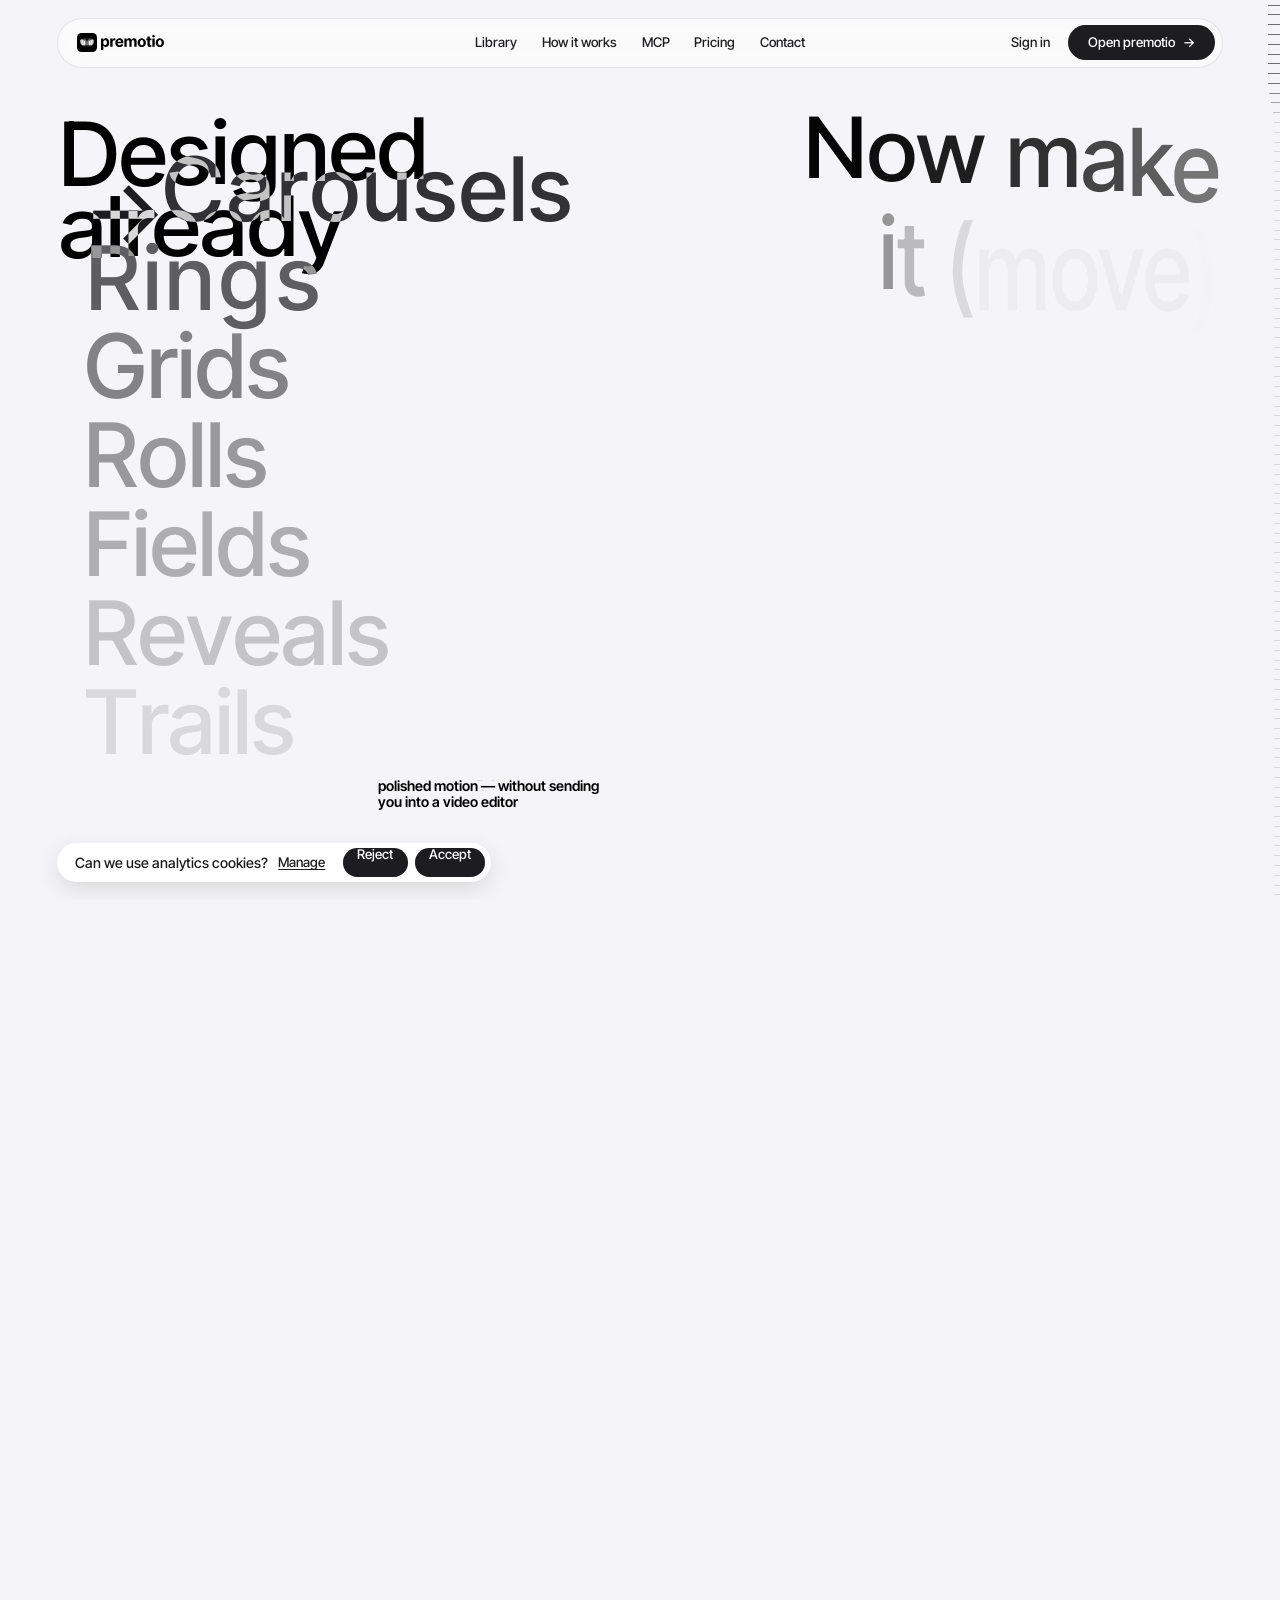
==== index.html @ 45aa2ffb "first commit" ====
<!DOCTYPE html><html  lang="en" translate="no"><head><meta charset="utf-8"><meta name="viewport" content="width=device-width, initial-scale=1, viewport-fit=cover"><title>premotio — finished design into polished motion</title><script type="importmap">{"imports":{"#entry":"/_nuxt/BHQQh9CW.js"}}</script><script>matchMedia('(pointer: fine)').matches&&document.documentElement.classList.add('has-ruler')</script><script>history.scrollRestoration='manual';addEventListener('pagehide',function(){history.scrollRestoration='manual'});if(location.hash){document.documentElement.dataset.place=location.hash;history.replaceState(history.state,'',location.pathname+location.search)}</script><style id="theme-tokens">:root{--bg:#f5f5f7;--bg-rgb:245,245,247;--fg:#1d1d1f;--fg-rgb:29,29,31;--on-fg:#ffffff;--on-fg-rgb:255,255,255;--on-media:var(--bg);--glass:rgba(255, 255, 255, 0.5);--glass-rgb:255,255,255;--hairline:rgba(29, 29, 31, 0.1);--hairline-rgb:29,29,31;--logo:#000000;--logo-rgb:0,0,0;--fg-muted:#6e6e73;--fg-muted-rgb:110,110,115;--fg-secondary:rgba(29, 29, 31, 0.8);--fg-secondary-rgb:29,29,31;--border:#e5e5ea;--border-rgb:229,229,234;--track:#ededf0;--track-rgb:237,237,240;--field:#f0f0f2;--field-rgb:240,240,242;--tick:#d9d9d9;--tick-rgb:217,217,217;--scrim:rgba(0, 0, 0, 0.2);--scrim-rgb:0,0,0;--stage:#000000;--stage-rgb:0,0,0;--inverse-bg:#000000;--inverse-bg-rgb:0,0,0;--inverse-fg:var(--bg);--inverse-muted:#98989d;--inverse-muted-rgb:152,152,157;--inverse-border:#2c2c2e;--inverse-border-rgb:44,44,46}</style><style>@font-face{font-family:Inter Tight Fallback\: BlinkMacSystemFont;src:local(BlinkMacSystemFont);size-adjust:103.165%;ascent-override:93.9027%;descent-override:23.381%;line-gap-override:0%}@font-face{font-family:Inter Tight Fallback\: Segoe UI;src:local(Segoe UI);size-adjust:96.9163%;ascent-override:99.9574%;descent-override:24.8886%;line-gap-override:0%}@font-face{font-family:Inter Tight Fallback\: Helvetica Neue;src:local(Helvetica Neue);size-adjust:95.4861%;ascent-override:101.455%;descent-override:25.2614%;line-gap-override:0%}@font-face{font-family:Inter Tight Fallback\: Arial;src:local(Arial);size-adjust:96.3855%;ascent-override:100.508%;descent-override:25.0256%;line-gap-override:0%}@font-face{font-family:Inter Tight Fallback\: Noto Sans;src:local(Noto Sans);size-adjust:90.6514%;ascent-override:106.866%;descent-override:26.6086%;line-gap-override:0%}:root{--space-2:.125rem;--space-4:.25rem;--space-6:.375rem;--space-8:.5rem;--space-10:.625rem;--space-12:.75rem;--space-14:.875rem;--space-16:1rem;--space-20:1.25rem;--space-22:1.375rem;--space-28:1.75rem;--space-32:2rem;--space-36:2.25rem;--space-40:2.5rem;--space-48:3rem;--space-52:3.25rem;--space-64:4rem;--layout-width:90rem;--safe-x:max(env(safe-area-inset-left), env(safe-area-inset-right));--layout-margin:max(var(--space-64), var(--safe-x));--layout-content:82rem;--grid-columns:12;--grid-gutter:var(--space-20);--size-nav:3.5rem;--size-button-s:2rem;--size-button-m:2.5rem;--size-button-l:3.25rem;--radius-xs:.375rem;--radius-s:.5rem;--radius-card:.625rem;--radius-m:.75rem;--radius-l:1rem;--radius-xl:1.25rem;--radius-pill:999px;--border-hairline:1px;--blur-glass:1.25rem;--shadow-caption:0 .5rem 1.5rem #1d1d1f1f;--shadow-card-glow:0 .375rem .875rem -.5rem #ffffff59;--shadow-s:0 .125rem .25rem #00000014;--font-sans:"Inter Tight", "Inter Tight Fallback: BlinkMacSystemFont", "Inter Tight Fallback: Segoe UI", "Inter Tight Fallback: Helvetica Neue", "Inter Tight Fallback: Arial", "Inter Tight Fallback: Noto Sans", sans-serif;--font-size-h1:6.25rem;--font-size-h2:3.25rem;--font-size-h3:2.25rem;--font-size-paragraph:1rem;--font-size-label:.9375rem;--font-size-control:1.75rem;--font-size-value:1.3125rem;--font-size-meta:.75rem;--font-size-body:1.0625rem;--font-size-tablet-h1:5rem;--font-size-tablet-h2:2.75rem;--font-size-tablet-h3:1.875rem;--font-size-mobile-h1:3.5rem;--font-size-mobile-h2:2rem;--font-size-mobile-h3:1.5rem;--font-size-mobile-body:1rem;--leading-h1:.9;--leading-paragraph:1.1;--leading-label:1;--leading-body:1.5;--indent-paragraph:7rem}@media (width<=1024px){:root{--layout-margin:max(var(--space-32), var(--safe-x));--grid-columns:8;--grid-gutter:var(--space-16)}}@media (width<=640px) and (aspect-ratio<=1){:root{--layout-margin:max(var(--space-16), var(--safe-x));--grid-columns:6;--grid-gutter:var(--space-12)}}:root{--color-base-black:#000;--color-base-white:#fff;--color-slate-50:#f8fafc;--color-slate-100:#f1f5f9;--color-slate-200:#e2e8f0;--color-slate-300:#cbd5e1;--color-slate-400:#94a3b8;--color-slate-500:#64748b;--color-slate-600:#475569;--color-slate-700:#334155;--color-slate-800:#1e293b;--color-slate-900:#0f172a;--color-slate-950:#020617;--color-gray-50:#f9fafb;--color-gray-100:#f3f4f6;--color-gray-200:#e5e7eb;--color-gray-300:#d1d5db;--color-gray-400:#9ca3af;--color-gray-500:#6b7280;--color-gray-600:#4b5563;--color-gray-700:#374151;--color-gray-800:#1f2937;--color-gray-900:#111827;--color-gray-950:#030712;--color-zinc-50:#fafafa;--color-zinc-100:#f4f4f5;--color-zinc-200:#e4e4e7;--color-zinc-300:#d4d4d8;--color-zinc-400:#a1a1aa;--color-zinc-500:#71717a;--color-zinc-600:#52525b;--color-zinc-700:#3f3f46;--color-zinc-800:#27272a;--color-zinc-900:#18181b;--color-zinc-950:#09090b;--color-neutral-50:#fafafa;--color-neutral-100:#f5f5f5;--color-neutral-200:#e5e5e5;--color-neutral-300:#d4d4d4;--color-neutral-400:#a3a3a3;--color-neutral-500:#737373;--color-neutral-600:#525252;--color-neutral-700:#404040;--color-neutral-800:#262626;--color-neutral-900:#171717;--color-neutral-950:#0a0a0a;--color-stone-50:#fafaf9;--color-stone-100:#f5f5f4;--color-stone-200:#e7e5e4;--color-stone-300:#d6d3d1;--color-stone-400:#a8a29e;--color-stone-500:#78716c;--color-stone-600:#57534e;--color-stone-700:#44403c;--color-stone-800:#292524;--color-stone-900:#1c1917;--color-stone-950:#0c0a09;--color-red-50:#fef2f2;--color-red-100:#fee2e2;--color-red-200:#fecaca;--color-red-300:#fca5a5;--color-red-400:#f87171;--color-red-500:#ef4444;--color-red-600:#dc2626;--color-red-700:#b91c1c;--color-red-800:#991b1b;--color-red-900:#7f1d1d;--color-red-950:#450a0a;--color-orange-50:#fff7ed;--color-orange-100:#ffedd5;--color-orange-200:#fed7aa;--color-orange-300:#fdba74;--color-orange-400:#fb923c;--color-orange-500:#f97316;--color-orange-600:#ea580c;--color-orange-700:#c2410c;--color-orange-800:#9a3412;--color-orange-900:#7c2d12;--color-orange-950:#431407;--color-amber-50:#fffbeb;--color-amber-100:#fef3c7;--color-amber-200:#fde68a;--color-amber-300:#fcd34d;--color-amber-400:#fbbf24;--color-amber-500:#f59e0b;--color-amber-600:#d97706;--color-amber-700:#b45309;--color-amber-800:#92400e;--color-amber-900:#78350f;--color-amber-950:#451a03;--color-yellow-50:#fefce8;--color-yellow-100:#fef9c3;--color-yellow-200:#fef08a;--color-yellow-300:#fde047;--color-yellow-400:#facc15;--color-yellow-500:#eab308;--color-yellow-600:#ca8a04;--color-yellow-700:#a16207;--color-yellow-800:#854d0e;--color-yellow-900:#713f12;--color-yellow-950:#422006;--color-lime-50:#f7fee7;--color-lime-100:#ecfccb;--color-lime-200:#d9f99d;--color-lime-300:#bef264;--color-lime-400:#a3e635;--color-lime-500:#84cc16;--color-lime-600:#65a30d;--color-lime-700:#4d7c0f;--color-lime-800:#3f6212;--color-lime-900:#365314;--color-lime-950:#111;--color-green-50:#f0fdf4;--color-green-100:#dcfce7;--color-green-200:#bbf7d0;--color-green-300:#86efac;--color-green-400:#4ade80;--color-green-500:#22c55e;--color-green-600:#16a34a;--color-green-700:#15803d;--color-green-800:#166534;--color-green-900:#14532d;--color-green-950:#052e16;--color-emerald-50:#ecfdf5;--color-emerald-100:#d1fae5;--color-emerald-200:#a7f3d0;--color-emerald-300:#6ee7b7;--color-emerald-400:#34d399;--color-emerald-500:#10b981;--color-emerald-600:#059669;--color-emerald-700:#047857;--color-emerald-800:#065f46;--color-emerald-900:#064e3b;--color-emerald-950:#022c22;--color-teal-50:#f0fdfa;--color-teal-100:#ccfbf1;--color-teal-200:#99f6e4;--color-teal-300:#5eead4;--color-teal-400:#2dd4bf;--color-teal-500:#14b8a6;--color-teal-600:#0d9488;--color-teal-700:#0f766e;--color-teal-800:#115e59;--color-teal-900:#134e4a;--color-teal-950:#042f2e;--color-cyan-50:#ecfeff;--color-cyan-100:#cffafe;--color-cyan-200:#a5f3fc;--color-cyan-300:#67e8f9;--color-cyan-400:#22d3ee;--color-cyan-500:#06b6d4;--color-cyan-600:#0891b2;--color-cyan-700:#0e7490;--color-cyan-800:#155e75;--color-cyan-900:#164e63;--color-cyan-950:#083344;--color-sky-50:#f0f9ff;--color-sky-100:#e0f2fe;--color-sky-200:#bae6fd;--color-sky-300:#7dd3fc;--color-sky-400:#38bdf8;--color-sky-500:#0ea5e9;--color-sky-600:#0284c7;--color-sky-700:#0369a1;--color-sky-800:#075985;--color-sky-900:#0c4a6e;--color-sky-950:#082f49;--color-blue-50:#eff6ff;--color-blue-100:#dbeafe;--color-blue-200:#bfdbfe;--color-blue-300:#93c5fd;--color-blue-400:#60a5fa;--color-blue-500:#3b82f6;--color-blue-600:#2563eb;--color-blue-700:#1d4ed8;--color-blue-800:#1e40af;--color-blue-900:#1e3a8a;--color-blue-950:#172554;--color-indigo-50:#eef2ff;--color-indigo-100:#e0e7ff;--color-indigo-200:#c7d2fe;--color-indigo-300:#a5b4fc;--color-indigo-400:#818cf8;--color-indigo-500:#6366f1;--color-indigo-600:#4f46e5;--color-indigo-700:#4338ca;--color-indigo-800:#3730a3;--color-indigo-900:#312e81;--color-indigo-950:#1e1b4b;--color-violet-50:#f5f3ff;--color-violet-100:#ede9fe;--color-violet-200:#ddd6fe;--color-violet-300:#c4b5fd;--color-violet-400:#a78bfa;--color-violet-500:#8b5cf6;--color-violet-600:#7c3aed;--color-violet-700:#6d28d9;--color-violet-800:#5b21b6;--color-violet-900:#4c1d95;--color-violet-950:#2e1065;--color-purple-50:#faf5ff;--color-purple-100:#f3e8ff;--color-purple-200:#e9d5ff;--color-purple-300:#d8b4fe;--color-purple-400:#c084fc;--color-purple-500:#a855f7;--color-purple-600:#9333ea;--color-purple-700:#7e22ce;--color-purple-800:#6b21a8;--color-purple-900:#581c87;--color-purple-950:#3b0764;--color-fuchsia-50:#fdf4ff;--color-fuchsia-100:#fae8ff;--color-fuchsia-200:#f5d0fe;--color-fuchsia-300:#f0abfc;--color-fuchsia-400:#e879f9;--color-fuchsia-500:#d946ef;--color-fuchsia-600:#c026d3;--color-fuchsia-700:#a21caf;--color-fuchsia-800:#86198f;--color-fuchsia-900:#701a75;--color-fuchsia-950:#4a044e;--color-pink-50:#fdf2f8;--color-pink-100:#fce7f3;--color-pink-200:#fbcfe8;--color-pink-300:#f9a8d4;--color-pink-400:#f472b6;--color-pink-500:#ec4899;--color-pink-600:#db2777;--color-pink-700:#be185d;--color-pink-800:#9d174d;--color-pink-900:#831843;--color-pink-950:#500724;--color-rose-50:#fff1f2;--color-rose-100:#ffe4e6;--color-rose-200:#fecdd3;--color-rose-300:#fda4af;--color-rose-400:#fb7185;--color-rose-500:#f43f5e;--color-rose-600:#e11d48;--color-rose-700:#be123c;--color-rose-800:#9f1239;--color-rose-900:#881337;--color-rose-950:#4c0519}:root,h1{font-family:var(--font-sans)}h1{font-weight:500;font-size:var(--font-size-h1);line-height:var(--leading-h1)}@media (width<=1024px){h1{font-size:var(--font-size-tablet-h1)}}@media (width<=640px){h1{font-size:var(--font-size-mobile-h1)}}a,abbr,acronym,address,applet,article,aside,audio,b,big,blockquote,body,canvas,caption,center,cite,code,dd,del,details,dfn,div,dl,dt,em,embed,fieldset,figcaption,figure,footer,form,h1,h2,h3,h4,h5,h6,header,hgroup,html,i,iframe,img,ins,kbd,label,legend,li,mark,menu,nav,object,ol,output,p,pre,q,ruby,s,samp,section,small,span,strike,strong,sub,summary,sup,table,tbody,td,tfoot,th,thead,time,tr,tt,u,ul,var,video{vertical-align:baseline;border:0;margin:0;padding:0}html{-webkit-text-size-adjust:100%;-ms-text-size-adjust:100%}a img,fieldset,img{border:none}input[type=email],input[type=tel],input[type=text],textarea{--webkit-appearance:none}button,input[type=submit]{cursor:pointer}button::-moz-focus-inner{border:0;padding:0}input[type=submit]::-moz-focus-inner{border:0;padding:0}textarea{overflow:auto}button,input{border:0;margin:0;padding:0}a,a:focus,button,div,h1,h2,h3,h4,h5,h6,input,select,span,textarea{outline-color:currentColor}ol,ul{list-style-type:none}table{border-spacing:0;border-collapse:collapse;width:100%}html{box-sizing:border-box}*,:after,:before{box-sizing:inherit}a{color:inherit;font:inherit;text-decoration:none}img,picture,svg,video{max-width:100%;display:block}button,input,select,textarea{font:inherit}.container{width:100%;padding-left:var(--layout-margin);padding-right:var(--layout-margin);position:relative}.container--fh{height:100%}.container--nm{padding-left:0;padding-right:0}.grid{grid-template-columns:repeat(var(--grid-columns),1fr);-moz-column-gap:var(--grid-gutter);column-gap:var(--grid-gutter);grid-auto-flow:row;display:grid}.grid,.w-100{width:100%}.w-fit{width:fit-content}.h-100{height:100%}.h-100vh{height:100vh}.m-auto{margin:auto}.ml-auto{margin-left:auto}.mr-auto{margin-right:auto}.mt-1{margin-top:.25rem}.mt-2{margin-top:.5rem}.mt-3{margin-top:.75rem}.mt-4{margin-top:1rem}.mt-5{margin-top:1.25rem}.mt-6{margin-top:1.5rem}.mt-7{margin-top:1.75rem}.mt-8{margin-top:2rem}.mb-1{margin-bottom:.25rem}.mb-2{margin-bottom:.5rem}.mb-3{margin-bottom:.75rem}.mb-4{margin-bottom:1rem}.mb-5{margin-bottom:1.25rem}.mb-6{margin-bottom:1.5rem}.mb-7{margin-bottom:1.75rem}.mb-8{margin-bottom:2rem}.ml-1{margin-left:.25rem}.ml-2{margin-left:.5rem}.ml-3{margin-left:.75rem}.ml-4{margin-left:1rem}.ml-5{margin-left:1.25rem}.ml-6{margin-left:1.5rem}.ml-7{margin-left:1.75rem}.ml-8{margin-left:2rem}.mr-1{margin-right:.25rem}.mr-2{margin-right:.5rem}.mr-3{margin-right:.75rem}.mr-4{margin-right:1rem}.mr-5{margin-right:1.25rem}.mr-6{margin-right:1.5rem}.mr-7{margin-right:1.75rem}.mr-8{margin-right:2rem}.pt-1{padding-top:.25rem}.pt-2{padding-top:.5rem}.pt-3{padding-top:.75rem}.pt-4{padding-top:1rem}.pt-5{padding-top:1.25rem}.pt-6{padding-top:1.5rem}.pt-7{padding-top:1.75rem}.pt-8{padding-top:2rem}.pb-1{padding-bottom:.25rem}.pb-2{padding-bottom:.5rem}.pb-3{padding-bottom:.75rem}.pb-4{padding-bottom:1rem}.pb-5{padding-bottom:1.25rem}.pb-6{padding-bottom:1.5rem}.pb-7{padding-bottom:1.75rem}.pb-8{padding-bottom:2rem}.pl-1{padding-left:.25rem}.pl-2{padding-left:.5rem}.pl-3{padding-left:.75rem}.pl-4{padding-left:1rem}.pl-5{padding-left:1.25rem}.pl-6{padding-left:1.5rem}.pl-7{padding-left:1.75rem}.pl-8{padding-left:2rem}.pr-1{padding-right:.25rem}.pr-2{padding-right:.5rem}.pr-3{padding-right:.75rem}.pr-4{padding-right:1rem}.pr-5{padding-right:1.25rem}.pr-6{padding-right:1.5rem}.pr-7{padding-right:1.75rem}.pr-8{padding-right:2rem}.gap-1{gap:.25rem}.gap-2{gap:.5rem}.gap-3{gap:.75rem}.gap-4{gap:1rem}.gap-5{gap:1.25rem}.gap-6{gap:1.5rem}.gap-7{gap:1.75rem}.gap-8{gap:2rem}.flex{display:flex}.justify-between{justify-content:space-between}.justify-center{justify-content:center}.justify-start{justify-content:flex-start}.justify-end{justify-content:flex-end}.align-center{align-items:center}.align-start{align-items:flex-start}.align-end{align-items:flex-end}.flex-column{flex-direction:column}.shrink{flex-shrink:1}.no-shrink{flex-shrink:0}.grow{flex-grow:1}.no-grow{flex-grow:0}.text-center{text-align:center}.text-left{text-align:left}.text-right{text-align:right}.text-ellipsis{text-overflow:ellipsis;white-space:nowrap;overflow:hidden}.hidden{display:none!important}::selection{color:var(--bg);background:var(--fg)}html{--lightningcss-light:initial;--lightningcss-dark: ;color-scheme:light;-webkit-text-decoration-skip-ink:none;text-decoration-skip-ink:none;font-size:max(12px,1.11111vw)}@media (width<=1024px){html{font-size:16px}}@media (width<390px){html{font-size:max(12px,4.10256vw)}}html.lenis.lenis-stopped.is-opening{overflow:visible}html.has-ruler{scrollbar-width:none;-ms-overflow-style:none}html.has-ruler body::-webkit-scrollbar{width:0;height:0;display:none}html.has-ruler::-webkit-scrollbar{width:0;height:0;display:none}html.ruler-grabbing,html.ruler-grabbing *{cursor:grabbing!important}body{color:var(--fg);background-color:var(--bg);font-family:var(--font-sans);font-weight:600;font-size:var(--font-size-paragraph);line-height:var(--leading-paragraph);-webkit-font-smoothing:antialiased;-moz-osx-font-smoothing:grayscale}.fade-enter-from{opacity:0}.fade-enter-active,.fade-leave-active{transition:opacity .3s}.fade-enter,.fade-leave-to{opacity:0}.iconify{flex-shrink:0;width:1em;height:1em;font-size:1rem;display:block}.sr-only{visibility:visible;clip:rect(0,0,0,0);clip-path:inset(50%);white-space:nowrap;border:0;width:1px;height:1px;margin:-1px;padding:0;position:absolute;overflow:hidden}[tabindex="-1"]:focus{outline:none}[data-reveal]{visibility:hidden}.reveal-line-mask{clip-path:inset(0 -.15em -.2em);overflow:visible!important}.reveal-word{white-space:nowrap}[data-reveal=block]{clip-path:inset(-.375rem)}.app-loader__ground{z-index:200;background:var(--bg);position:fixed;inset:0}.app-loader.is-flying .app-loader__ground{display:none}.app-loader.is-fading>*{opacity:0;transition:opacity .3s linear}.app-loader__mark{z-index:200;pointer-events:none;width:4rem;height:4rem;margin:-2rem 0 0 -2rem;position:fixed;top:50%;left:50%}.app-loader__canvas,.app-loader__mark svg{width:100%;height:100%;display:block;position:absolute;inset:0}.app-loader__mark.is-drawn svg{visibility:hidden}@font-face{font-family:Loader Digits;src:url([data-uri])format("woff2");font-weight:500;font-display:block}.app-loader__count{font-family:var(--font-sans);font-weight:500;font-size:var(--font-size-label);line-height:var(--leading-label);font-family:"Loader Digits",var(--font-sans);color:var(--fg);font-variant-numeric:tabular-nums;clip-path:inset(-.15em -.15em -.2em);z-index:200;pointer-events:none;justify-content:center;display:flex;position:fixed;top:calc(50% + 3rem);left:0;right:0}.app-loader__digit{display:inline-block}html.is-loading,html.is-loading.lenis.lenis-stopped{overflow:hidden}html.is-loading .app-nav .app-nav__bar{transform:translateY(calc(-100% - var(--nav-top)))!important}html.is-landing .app-nav .app-nav__bar{transform:none!important}html.is-loading .hero [data-reveal]{visibility:visible}html.is-landing .app-nav__bar>:is(.app-nav__logo,.app-nav__links,.app-nav__right),html.is-loading .app-nav__bar>:is(.app-nav__logo,.app-nav__links,.app-nav__right){visibility:hidden}</style><style>.logo-mark[data-v-39640a56]{flex-shrink:0}</style><style>.logo-wordmark[data-v-f9a31650]{flex-shrink:0;width:4.40725rem;height:1.05381rem}.logo-wordmark--dark[data-v-f9a31650]{width:4.80794rem;height:1.14963rem}</style><style>.logo-lockup[data-v-a3457c20]{align-items:center;gap:.292313rem;display:inline-flex}.logo-lockup--dark[data-v-a3457c20]{gap:.318875rem}</style><style>:where(button.app-link[data-v-50f980ac]){color:inherit;font:inherit;text-align:inherit;background:0 0;border:0;padding:0}.app-link[data-v-50f980ac]{white-space:nowrap;display:inline-flex}.app-link[data-v-50f980ac]:focus-visible{outline-offset:.25rem;outline:2px solid}.app-link__words[data-v-50f980ac]{display:inline-block;position:relative}.app-link__words.is-set .app-link__text[data-v-50f980ac]{color:#0000}.app-link__lines[data-v-50f980ac]{visibility:hidden;clip-path:inset(-.15em -.15em -.2em);position:absolute;inset:0}.app-link__words.is-set .app-link__lines[data-v-50f980ac]{visibility:inherit}.app-link__line[data-v-50f980ac]{position:absolute;inset:0}.app-link__char[data-v-50f980ac]{position:absolute;top:0;left:0}.app-link__char[data-v-50f980ac]:before{content:attr(data-char)}.app-link__label[data-v-50f980ac]{display:inline-block;position:relative}.app-link__label--line[data-v-50f980ac]{--from:0;--to:1}.app-link__label--line[data-v-50f980ac]:after{content:"";height:var(--border-hairline);clip-path:inset(0 calc((1 - var(--to))*100%) 0 calc(var(--from)*100%));background-image:linear-gradient(90deg,currentColor 50%,#0000 50%);background-size:.375rem 100%;position:absolute;bottom:-.125rem;left:0;right:0}.app-link__slot[data-v-50f980ac]{margin-right:var(--space-6);align-items:center;display:flex;position:absolute;top:0;bottom:0;right:100%;overflow:clip}.app-link__arrow[data-v-50f980ac]{opacity:0;display:inline-block;transform:translate(-100%)}</style><style>.app-button[data-v-db62c44e]{--pull-start:0;--pull-end:0;--radius:calc(var(--height)/2);--reach-start:calc(var(--pull-start)*1rem/16);--reach-end:calc(var(--pull-end)*1rem/16);--tip-start:max(var(--radius) / 2, var(--radius) + var(--pull-start) * .075rem);--tip-end:max(var(--radius) / 2, var(--radius) + var(--pull-end) * .075rem);isolation:isolate;border-radius:var(--radius-pill);white-space:nowrap;flex-shrink:0;display:inline-flex;position:relative}.app-button[data-v-db62c44e]:focus-visible{outline:2px solid var(--fg);outline-offset:2px}.app-button__skin[data-v-db62c44e]{z-index:-1;top:0;bottom:0;left:calc(var(--reach-start)*-1);right:calc(var(--reach-end)*-1);border-radius:var(--tip-start) var(--tip-end) var(--tip-end) var(--tip-start)/var(--radius);transform:scaleY(calc(1 - (var(--pull-start) + var(--pull-end))*.003));position:absolute}.app-button__skin[data-v-db62c44e]:after{content:"";border-radius:inherit;background-color:var(--scrim);opacity:0;transition:opacity .4s cubic-bezier(.16,1,.3,1);position:absolute;inset:0}@media (prefers-reduced-motion:reduce){.app-button__skin[data-v-db62c44e]:after{transition:none}}.app-button.is-shaded .app-button__skin[data-v-db62c44e]:after{opacity:1}.app-button__frame[data-v-db62c44e]{padding:0 var(--pad);clip-path:inset(0 calc(var(--reach-end)*-1) 0 calc(var(--reach-start)*-1) round var(--tip-start) var(--tip-end) var(--tip-end) var(--tip-start)/var(--radius));flex:1;justify-content:center;align-items:center;display:flex}.app-button__content[data-v-db62c44e]{align-items:center;gap:var(--space-10);display:inline-flex;position:relative}.app-button__label[data-v-db62c44e]{display:inline-block}.app-button__arrow-end[data-v-db62c44e],.app-button__arrow-start[data-v-db62c44e]{font-size:var(--font-size-label);display:inline-block}.app-button__arrow-end[data-v-db62c44e]:before,.app-button__arrow-start[data-v-db62c44e]:before{content:"→"}.app-button__arrow-start[data-v-db62c44e]{opacity:0;position:absolute;left:0}.app-button--plain .app-button__arrow-end[data-v-db62c44e],.app-button--plain .app-button__arrow-start[data-v-db62c44e]{display:none}.app-button--primary[data-v-db62c44e]{color:var(--on-fg)}.app-button--primary .app-button__skin[data-v-db62c44e]{background-color:var(--fg)}.app-button--secondary[data-v-db62c44e]{color:var(--fg)}.app-button--secondary .app-button__skin[data-v-db62c44e]{background-color:var(--glass);border:var(--border-hairline) solid var(--hairline);-webkit-backdrop-filter:blur(calc(var(--blur-glass)/2));backdrop-filter:blur(calc(var(--blur-glass)/2))}.app-button--secondary .app-button__skin[data-v-db62c44e]:after{inset:calc(var(--border-hairline)*-1)}.app-button--s[data-v-db62c44e]{--height:var(--size-button-s);--pad:var(--space-16);height:var(--height);font-family:var(--font-sans);font-weight:500;font-size:var(--font-size-label);line-height:var(--leading-label)}.app-button--s .app-button__content[data-v-db62c44e]{gap:var(--space-8)}.app-button--m[data-v-db62c44e]{--height:var(--size-button-m);--pad:var(--space-22);font-size:var(--font-size-label)}.app-button--l[data-v-db62c44e],.app-button--m[data-v-db62c44e]{height:var(--height);font-family:var(--font-sans);font-weight:500;line-height:var(--leading-label)}.app-button--l[data-v-db62c44e]{--height:var(--size-button-l);--pad:var(--space-28);font-size:var(--font-size-paragraph)}</style><style>.app-menu-button[data-v-48e754eb]{width:var(--size-button-m);height:var(--size-button-m);border-radius:var(--radius-pill);background-color:var(--glass);border:var(--border-hairline) solid var(--hairline);-webkit-backdrop-filter:blur(calc(var(--blur-glass)/2));backdrop-filter:blur(calc(var(--blur-glass)/2));flex-shrink:0;position:relative}.app-menu-button[data-v-48e754eb]:focus-visible{outline:2px solid var(--fg);outline-offset:2px}.app-menu-button__bar[data-v-48e754eb]{background-color:var(--fg);width:1rem;height:.09375rem;margin:-.046875rem 0 0 -.5rem;transition:transform .2s cubic-bezier(.16,1,.3,1);position:absolute;top:50%;left:50%;transform:translateY(-.203125rem)}.app-menu-button__bar[data-v-48e754eb]:nth-child(2){transform:translateY(.203125rem)}@media (prefers-reduced-motion:reduce){.app-menu-button__bar[data-v-48e754eb]{transition:none}}.is-open .app-menu-button__bar[data-v-48e754eb]{transform:rotate(45deg)}.is-open .app-menu-button__bar[data-v-48e754eb]:nth-child(2){transform:rotate(-45deg)}</style><style>.app-menu__scrim[data-v-4bed7237]{background-color:var(--scrim);position:fixed;inset:0}.app-menu__panel[data-v-4bed7237]{top:calc(100% + var(--space-8));align-items:flex-start;gap:var(--space-12);max-height:calc(100svh - var(--nav-top)*2 - var(--size-nav) - var(--space-8));overscroll-behavior:contain;padding:var(--space-32) var(--space-32) var(--space-48);border-radius:var(--radius-xl);background-color:var(--glass);border:var(--border-hairline) solid var(--hairline);-webkit-backdrop-filter:blur(calc(var(--blur-glass)/2));backdrop-filter:blur(calc(var(--blur-glass)/2));flex-direction:column;display:flex;position:absolute;left:0;right:0;overflow-y:auto}@media (width<=640px) and (aspect-ratio<=1){.app-menu__panel[data-v-4bed7237]{gap:var(--space-16);padding:var(--space-22)}}.app-menu__links[data-v-4bed7237]{gap:var(--space-12);overflow-clip-margin:.3em;flex-direction:column;display:flex;overflow:clip}.app-menu__link[data-v-4bed7237]{color:var(--fg);font-family:var(--font-sans);font-weight:500;font-size:var(--font-size-h2);line-height:1}@media (width<=1024px){.app-menu__link[data-v-4bed7237]{font-size:var(--font-size-tablet-h2)}}@media (width<=640px){.app-menu__link[data-v-4bed7237]{font-size:var(--font-size-mobile-h2)}}.app-menu__rule[data-v-4bed7237]{background-color:var(--hairline);border:0;align-self:stretch;height:1px;margin:0;display:none}@media (width<=640px) and (aspect-ratio<=1){.app-menu__rule[data-v-4bed7237]{display:block}}.app-menu__sign-in[data-v-4bed7237]{display:none}@media (width<=640px) and (aspect-ratio<=1){.app-menu__sign-in[data-v-4bed7237]{display:inline-flex}}</style><style>.app-nav[data-v-a799f99b]{--nav-top:var(--space-20);z-index:100;top:var(--nav-top);left:var(--layout-margin);right:var(--layout-margin);position:fixed}.app-nav[data-v-a799f99b]:not(.app-nav--active){pointer-events:none}@media (width<=1024px){.app-nav[data-v-a799f99b]{--nav-top:1.5rem}}@media (width<=640px) and (aspect-ratio<=1){.app-nav[data-v-a799f99b]{--nav-top:var(--space-16)}}.app-nav__bar[data-v-a799f99b]{z-index:1;height:var(--size-nav);padding-left:var(--space-22);padding-right:var(--space-8);border-radius:var(--radius-pill);transform:translateY(calc(-100% - var(--nav-top)));background-color:var(--glass);border:var(--border-hairline) solid var(--hairline);-webkit-backdrop-filter:blur(calc(var(--blur-glass)/2));backdrop-filter:blur(calc(var(--blur-glass)/2));justify-content:space-between;align-items:center;transition:transform .45s cubic-bezier(.16,1,.3,1);display:flex;position:relative;overflow:clip}@media (width<=640px) and (aspect-ratio<=1){.app-nav__bar[data-v-a799f99b]{padding-left:var(--space-16)}}:is(.app-nav--active .app-nav__bar[data-v-a799f99b],.app-nav--coming .app-nav__bar[data-v-a799f99b],.app-nav:has(:focus-visible) .app-nav__bar[data-v-a799f99b]){transform:none}.app-nav__logo[data-v-a799f99b]{display:flex}.app-nav__mark[data-v-a799f99b]{display:none}@media (width<=640px) and (aspect-ratio<=1){.app-nav__mark[data-v-a799f99b]{display:block}.app-nav__lockup[data-v-a799f99b]{display:none}}.app-nav__links[data-v-a799f99b]{align-items:center;gap:var(--space-28);display:flex;position:absolute;top:50%;left:50%;transform:translate(-50%,-50%)}@media (width<=1024px){.app-nav__links[data-v-a799f99b]{display:none}}.app-nav__right[data-v-a799f99b]{align-items:center;gap:var(--space-20);display:flex}@media (width<=1024px){.app-nav__right[data-v-a799f99b]{gap:var(--space-12)}}@media (width<=640px) and (aspect-ratio<=1){.app-nav__right[data-v-a799f99b]{gap:var(--space-8)}}.app-nav__link[data-v-a799f99b],.app-nav__sign-in[data-v-a799f99b]{font-family:var(--font-sans);font-weight:500;font-size:var(--font-size-label);line-height:var(--leading-label);color:var(--fg)}@media (width<=640px) and (aspect-ratio<=1){.app-nav__sign-in[data-v-a799f99b]{display:none}}.app-nav__menu-button[data-v-a799f99b]{display:none}@media (width<=1024px){.app-nav__menu-button[data-v-a799f99b]{display:block}}</style><style>.scroll-ruler[data-v-733eba8e]{z-index:90;cursor:pointer;touch-action:none;-webkit-user-select:none;user-select:none;width:.875rem;position:fixed;top:0;bottom:0;right:0}.scroll-ruler__canvas[data-v-733eba8e]{pointer-events:none;width:100%;height:100%;position:absolute;inset:0}</style><style>html.lenis,html.lenis body{height:auto}.lenis:not(.lenis-autoToggle).lenis-stopped{overflow:clip}.lenis [data-lenis-prevent-horizontal],.lenis [data-lenis-prevent-touch],.lenis [data-lenis-prevent-vertical],.lenis [data-lenis-prevent-wheel],.lenis [data-lenis-prevent]{overscroll-behavior:contain}.lenis.lenis-smooth iframe{pointer-events:none}.lenis.lenis-autoToggle{transition-behavior:allow-discrete;transition-property:overflow;transition-duration:1ms}</style><style>.film[data-v-02f47fdf]{--card-w:6.625rem;--card-h:9.375rem;--gap:var(--space-8);--pill:1.625rem;--pill-gap:var(--space-8);--ruler-h:.75rem;--ruler-gap:var(--space-10);--inset:var(--space-8);--pitch:calc(var(--card-w) + var(--gap));width:100%;height:calc(var(--pill) + var(--pill-gap) + var(--ruler-h) + var(--ruler-gap) + var(--card-h));pointer-events:none;-webkit-user-select:none;user-select:none;position:relative;overflow-x:clip}@media (width<=1024px){.film[data-v-02f47fdf]{--card-w:9.375rem;--card-h:13.25rem;--gap:var(--space-10)}}@media (width<=640px) and (aspect-ratio<=1){.film[data-v-02f47fdf]{--card-w:4.5rem;--card-h:6.375rem;--gap:var(--space-6);--pill:1.5rem;--pill-gap:var(--space-6);--ruler-h:.625rem;--ruler-gap:var(--space-8);--inset:var(--space-6)}}.film__time[data-v-02f47fdf]{font-family:var(--font-sans);font-weight:500;font-size:var(--font-size-label);line-height:var(--leading-label);height:var(--pill);padding:0 var(--space-10);border-radius:var(--radius-pill);color:var(--on-fg);font-variant-numeric:tabular-nums;align-items:center;display:flex;top:0;left:50%;transform:translate(-50%)}.film__playhead[data-v-02f47fdf],.film__time[data-v-02f47fdf]{z-index:1;background:var(--fg);position:absolute}.film__playhead[data-v-02f47fdf]{top:var(--pill);bottom:calc(var(--space-8)*-1);width:.125rem;left:calc(50% - .0625rem)}.film__track[data-v-02f47fdf]{--played:0;top:calc(var(--pill) + var(--pill-gap));gap:var(--ruler-gap);transform:translateX(calc((var(--reach) + .5 + var(--played))*-1*var(--pitch)));will-change:transform;flex-direction:column;display:flex;position:absolute;left:50%}.film__ruler[data-v-02f47fdf]{height:var(--ruler-h);background:repeating-linear-gradient(to right,var(--tick) 0 1px,transparent 1px var(--pitch)),repeating-linear-gradient(to right,var(--tick) 0 1px,transparent 1px calc(var(--pitch)/4)) 0 100%/100% 50% no-repeat}.film__strip[data-v-02f47fdf]{display:flex}.film__frame[data-v-02f47fdf]{width:var(--pitch);height:var(--card-h);padding:0 calc(var(--gap)/2);flex:none}.film__poster[data-v-02f47fdf]{-o-object-fit:cover;object-fit:cover;width:100%}.film__empty[data-v-02f47fdf],.film__poster[data-v-02f47fdf]{border-radius:var(--radius-s);height:100%;display:block}.film__empty[data-v-02f47fdf]{font-family:var(--font-sans);font-weight:500;font-size:var(--font-size-label);line-height:var(--leading-label);padding:calc(var(--inset) - 1px);border:1px dashed var(--fg);color:var(--fg-muted)}</style><style>.not-found[data-v-09908026]{--words-gap:var(--space-40);--film-gap:var(--space-36);min-height:100svh;padding-top:calc(var(--space-20) + var(--size-nav));flex-direction:column;display:flex}@media (width<=1024px){.not-found[data-v-09908026]{--words-gap:var(--space-32);--film-gap:var(--space-64)}}@media (width<=640px) and (aspect-ratio<=1){.not-found[data-v-09908026]{--words-gap:1.5rem;--film-gap:var(--space-36);padding-top:calc(var(--space-16) + var(--size-nav))}}.not-found__body[data-v-09908026]{width:100%;padding:var(--space-32) 0;margin:auto 0}.not-found__words[data-v-09908026]{align-items:center;gap:var(--words-gap);padding:0 var(--layout-margin);text-align:center;flex-direction:column;display:flex}.not-found__title[data-v-09908026]{font-family:var(--font-sans);font-weight:500;font-size:var(--font-size-h1);line-height:var(--leading-h1)}@media (width<=1024px){.not-found__title[data-v-09908026]{font-size:var(--font-size-tablet-h1)}}@media (width<=640px){.not-found__title[data-v-09908026]{font-size:var(--font-size-mobile-h1)}}.not-found__title[data-v-09908026]{color:var(--fg);margin:0;line-height:1}.not-found__quiet[data-v-09908026]{color:var(--fg-muted)}.not-found__text[data-v-09908026]{font-family:var(--font-sans);font-weight:600;font-size:var(--font-size-paragraph);line-height:var(--leading-paragraph);color:var(--fg);margin:0}@media (aspect-ratio>1),(width>640px){.not-found__break[data-v-09908026]{display:none}}.not-found__actions[data-v-09908026]{gap:var(--space-12);display:flex}@media (width<=640px) and (aspect-ratio<=1){.not-found__actions[data-v-09908026]{flex-direction:column;align-items:center}}.not-found__film[data-v-09908026]{margin-top:var(--film-gap)}</style><style>.logo-carousel[data-v-31aace83]{aspect-ratio:1;display:block;position:relative}.logo-carousel__canvas[data-v-31aace83],.logo-carousel__still[data-v-31aace83]{width:100%;height:100%;position:absolute;inset:0}.logo-carousel.is-drawn .logo-carousel__still[data-v-31aace83]{visibility:hidden}</style><style>.app-footer[data-v-12c0fe59]{z-index:2;gap:var(--space-64);padding:var(--space-64) var(--layout-margin) var(--space-32);background:var(--inverse-bg);color:var(--inverse-fg);flex-direction:column;display:flex;position:relative}@media (width<=1024px){.app-footer[data-v-12c0fe59]{padding-top:var(--space-48)}}@media (width<=640px) and (aspect-ratio<=1){.app-footer[data-v-12c0fe59]{gap:var(--space-48)}}.app-footer__top[data-v-12c0fe59]{gap:var(--space-20);padding-bottom:var(--space-32);display:flex}@media (width<=1024px){.app-footer__top[data-v-12c0fe59]{gap:var(--space-48);flex-direction:column;padding-bottom:0}}@media (width<=640px) and (aspect-ratio<=1){.app-footer__top[data-v-12c0fe59]{gap:var(--space-40)}}.app-footer__brand[data-v-12c0fe59]{align-items:flex-start;gap:var(--space-20);flex-direction:column;flex:1;display:flex}@media (width<=640px) and (aspect-ratio<=1){.app-footer__brand[data-v-12c0fe59]{gap:var(--space-16)}}.app-footer__line[data-v-12c0fe59]{font-family:var(--font-sans);font-weight:500;font-size:var(--font-size-h2);line-height:1}@media (width<=1024px){.app-footer__line[data-v-12c0fe59]{font-size:var(--font-size-tablet-h2)}}@media (width<=640px){.app-footer__line[data-v-12c0fe59]{font-size:var(--font-size-mobile-h2)}}.app-footer__line[data-v-12c0fe59]{white-space:nowrap;margin:0}.app-footer__mail[data-v-12c0fe59]{font-family:var(--font-sans);font-weight:500;font-size:var(--font-size-paragraph);line-height:var(--leading-label);color:var(--inverse-fg)}.app-footer__links[data-v-12c0fe59]{gap:var(--space-20);padding-top:var(--space-8);flex:1;display:flex}@media (width<=1024px){.app-footer__links[data-v-12c0fe59]{gap:var(--space-16);padding-top:0}}@media (width<=640px) and (aspect-ratio<=1){.app-footer__links[data-v-12c0fe59]{gap:var(--space-32);flex-direction:column}}.app-footer__pages[data-v-12c0fe59]{display:contents}@media (width<=1024px){.app-footer__pages[data-v-12c0fe59]{gap:var(--space-16);flex:1;display:flex}}@media (width<=640px) and (aspect-ratio<=1){.app-footer__pages[data-v-12c0fe59]{gap:var(--space-12)}}.app-footer__column[data-v-12c0fe59]{align-items:flex-start;gap:var(--space-10);flex-direction:column;flex:1;min-width:0;display:flex}@media (width<=1024px){.app-footer__column[data-v-12c0fe59]{gap:var(--space-14)}}.app-footer__title[data-v-12c0fe59]{font-size:var(--font-size-label);color:var(--inverse-muted)}.app-footer__link[data-v-12c0fe59],.app-footer__title[data-v-12c0fe59]{font-family:var(--font-sans);font-weight:500;line-height:var(--leading-label)}.app-footer__link[data-v-12c0fe59]{font-size:var(--font-size-paragraph);color:var(--inverse-fg);position:relative}.app-footer__link.is-current[data-v-12c0fe59]:after{content:"";height:var(--border-hairline);background-image:linear-gradient(90deg,currentColor 50%,#0000 50%);background-size:.375rem 100%;position:absolute;bottom:-.125rem;left:0;right:0}.app-footer__legal[data-v-12c0fe59]{align-items:flex-start;gap:var(--space-10);flex-direction:column;display:flex}@media (width<=1024px){.app-footer__legal[data-v-12c0fe59]{justify-items:start;gap:var(--space-14) var(--space-16);grid-template-rows:repeat(4,auto);grid-template-columns:1fr 1fr;grid-auto-flow:column;width:100%;display:grid}}@media (width<=640px) and (aspect-ratio<=1){.app-footer__legal[data-v-12c0fe59]{-moz-column-gap:var(--space-12);column-gap:var(--space-12)}}.app-footer__sign[data-v-12c0fe59]{gap:var(--space-40);flex-direction:column;display:flex}@media (width<=1024px){.app-footer__sign[data-v-12c0fe59]{gap:var(--space-32)}}@media (width<=640px) and (aspect-ratio<=1){.app-footer__sign[data-v-12c0fe59]{gap:var(--space-20)}}.app-footer__lockup[data-v-12c0fe59]{-moz-column-gap:4.81227%;align-items:center;column-gap:4.81227%;display:flex}.app-footer__mark[data-v-12c0fe59]{flex-shrink:0;width:22.6354%}.app-footer__wordmark[data-v-12c0fe59]{flex-shrink:0;width:72.5524%;height:auto}.app-footer__bottom[data-v-12c0fe59]{justify-content:space-between;gap:var(--space-16);white-space:nowrap;display:flex}.app-footer__small[data-v-12c0fe59]{color:var(--inverse-muted)}.app-footer__credit[data-v-12c0fe59],.app-footer__small[data-v-12c0fe59]{font-family:var(--font-sans);font-weight:500;font-size:var(--font-size-label);line-height:var(--leading-label);flex:1 0 0}.app-footer__credit[data-v-12c0fe59]{text-align:right;color:var(--inverse-fg)}.app-footer__hint[data-v-12c0fe59]{font-family:var(--font-sans);font-weight:500;font-size:var(--font-size-label);line-height:var(--leading-label);color:var(--inverse-muted);display:none}@media (width>=1100px) and (hover:hover) and (pointer:fine) and (prefers-reduced-motion:no-preference){.app-footer__hint[data-v-12c0fe59]{display:block}}.app-footer__studio[data-v-12c0fe59]{color:inherit;text-underline-position:from-font;text-decoration:underline}</style><style>.story-scene[data-v-aafda1ff]{z-index:-1;pointer-events:none;width:100%;height:100%;display:block;position:fixed;inset:0}.story-scene[hidden][data-v-aafda1ff]{display:none}.story-scene[data-v-aafda1ff]:not(.is-drawn){visibility:hidden}</style><style>.hero[data-v-321f34ea]{height:100svh;position:relative;overflow:hidden}.hero__container[data-v-321f34ea]{z-index:2;mix-blend-mode:difference;color:#f5f5f7;justify-content:space-between;align-items:center;gap:var(--space-40);flex-direction:column;min-height:100%;padding-top:8.0625rem;padding-bottom:1.5625rem;display:flex;position:relative}@media (width<=1024px){.hero__container[data-v-321f34ea]{padding-top:8.5rem;padding-bottom:3rem}}@media (width<=640px) and (aspect-ratio<=1){.hero__container[data-v-321f34ea]{padding-top:6.5rem;padding-bottom:2rem}}.hero__title[data-v-321f34ea]{width:100%;font-family:var(--font-sans);font-weight:500;font-size:var(--font-size-h1);line-height:var(--leading-h1);justify-content:space-between;align-items:center;padding:0 .1875rem 0 .125rem;display:flex;position:relative}@media (width<=1024px){.hero__title[data-v-321f34ea]{font-size:var(--font-size-tablet-h1)}}@media (width<=640px){.hero__title[data-v-321f34ea]{font-size:var(--font-size-mobile-h1)}}@media (width<=1024px){.hero__title[data-v-321f34ea]{align-items:flex-start;gap:var(--space-8);flex-direction:column;padding:0}}.hero__title-group-1[data-v-321f34ea]{width:min-content}.hero__title-group-2[data-v-321f34ea]{text-align:right;width:4.7em}@media (width<=1024px){.hero__title-group-2[data-v-321f34ea]{align-self:flex-end}}.hero__marquee[data-v-321f34ea]{clip-path:inset(-.5em 0);display:inline-block;position:relative}.hero__marquee-size[data-v-321f34ea]{visibility:hidden}.hero__marquee-copy[data-v-321f34ea]:before,.hero__marquee-size[data-v-321f34ea]:before{content:attr(data-word)}.hero__marquee-track[data-v-321f34ea]{white-space:nowrap;will-change:transform;animation:3s linear infinite hero-marquee-321f34ea;display:flex;position:absolute;top:0;left:0}@media (prefers-reduced-motion:reduce){.hero__marquee-track[data-v-321f34ea]{animation:none}}.hero__marquee-word[data-v-321f34ea]{padding-right:.25em}@keyframes hero-marquee-321f34ea{to{transform:translate(-50%)}}.hero__texts[data-v-321f34ea]{--step:13.875rem;gap:var(--space-12);flex-direction:column;font-weight:600;display:flex}@media (width<=1024px){.hero__texts[data-v-321f34ea]{--step:12.5rem}}@media (width<=640px) and (aspect-ratio<=1){.hero__texts[data-v-321f34ea]{--step:6.625rem}}.hero__text-1[data-v-321f34ea]{max-width:17.375rem}@media (width<=640px) and (aspect-ratio<=1){.hero__text-1[data-v-321f34ea]{max-width:14.75rem}}.hero__text-2[data-v-321f34ea]{margin-left:var(--step);max-width:16.0625rem}@media (width<=640px) and (aspect-ratio<=1){.hero__text-2[data-v-321f34ea]{max-width:14.375rem}}.hero__text-3[data-v-321f34ea]{margin-left:calc(var(--step)*2)}</style><style>.handoff[data-v-907669fe]{z-index:1;background:var(--bg);position:relative}.handoff-layer[data-v-907669fe]{z-index:1;visibility:hidden;pointer-events:none;position:fixed;inset:0}.handoff-layer__screen[data-v-907669fe]{--scale:.66;--corner:1.25rem;border-radius:var(--corner);background:var(--bg);width:100vw;height:100vh;box-shadow:0 calc(.125rem/var(--scale)) calc(.25rem/var(--scale)) #00000014;transform-origin:0 0;will-change:transform;pointer-events:auto;cursor:pointer;display:block;position:absolute;top:0;left:0;overflow:hidden}.handoff-layer__frame[data-v-907669fe]{-o-object-fit:cover;object-fit:cover;-o-object-position:50% 0;object-position:50% 0;pointer-events:none;border:0;width:100%;height:100%;display:block}.handoff-layer__capsule[data-v-907669fe]{align-items:center;gap:var(--space-12);padding:var(--space-12) var(--space-20);border-radius:var(--radius-pill);background:var(--on-fg);box-shadow:var(--shadow-caption);display:flex;position:absolute;bottom:1.5rem;left:50%;transform:translate(-50%)}.handoff-layer__label[data-v-907669fe]{font-family:var(--font-sans);font-weight:500;font-size:var(--font-size-paragraph);line-height:var(--leading-label);color:var(--fg);white-space:nowrap}.handoff-layer__track[data-v-907669fe]{border-radius:var(--radius-pill);background:var(--border);width:3.5rem;height:.1875rem;overflow:hidden}.handoff-layer__fill[data-v-907669fe]{background:var(--fg);transform-origin:0;height:100%;transition:transform .12s linear;display:block;transform:scaleX(0)}</style><style>.library[data-v-d4641817]{height:100svh;position:relative;overflow:hidden}.library__frame[data-v-d4641817]{align-items:center;height:100%;padding:6rem 0;display:flex;position:relative}@media (width<=1024px){.library__frame[data-v-d4641817]{height:auto;min-height:100%;padding:0 0 var(--space-64);flex-direction:column;align-items:stretch}}@media (width<=640px) and (aspect-ratio<=1){.library__frame[data-v-d4641817]{padding-bottom:var(--space-32)}}.library__wall[data-v-d4641817]{visibility:visible;pointer-events:none;width:51.5625rem;position:absolute;top:0;bottom:0;left:-7.1875rem}@media (width<=1024px){.library__wall[data-v-d4641817]{flex:1 0 auto;width:auto;min-height:15rem;position:relative;left:0}}@media (width<=640px) and (aspect-ratio<=1){.library__wall[data-v-d4641817]{min-height:10rem}}.library__wall-image[data-v-d4641817]{-o-object-fit:cover;object-fit:cover;width:100%;height:100%;position:absolute;inset:0}@media (width<=1024px){.library__container[data-v-d4641817]{padding-top:3.5rem}}@media (width<=640px) and (aspect-ratio<=1){.library__container[data-v-d4641817]{padding-top:var(--space-32)}}.library__text[data-v-d4641817]{align-items:flex-start;gap:var(--space-52);flex-direction:column;grid-column:8/-1;display:flex}@media (width<=1024px){.library__text[data-v-d4641817]{gap:var(--space-40);grid-column:1/-1}}@media (width<=640px) and (aspect-ratio<=1){.library__text[data-v-d4641817]{gap:var(--space-28)}}.library__action[data-v-d4641817]{display:flex}.library__heading[data-v-d4641817]{gap:var(--space-40);flex-direction:column;display:flex}@media (width<=1024px){.library__heading[data-v-d4641817]{gap:var(--space-32)}}@media (width<=640px) and (aspect-ratio<=1){.library__heading[data-v-d4641817]{gap:var(--space-20)}}.library__title[data-v-d4641817]{font-family:var(--font-sans);font-weight:500;font-size:var(--font-size-h1);line-height:var(--leading-h1)}@media (width<=1024px){.library__title[data-v-d4641817]{font-size:var(--font-size-tablet-h1)}}@media (width<=640px){.library__title[data-v-d4641817]{font-size:var(--font-size-mobile-h1)}}.library__title[data-v-d4641817]{max-width:4.77em}@media (width<=1024px){.library__title[data-v-d4641817]{max-width:none}}.library__copy[data-v-d4641817]{--step:13.8125rem;align-items:flex-start;gap:var(--space-12);font-family:var(--font-sans);font-weight:600;font-size:var(--font-size-paragraph);line-height:var(--leading-paragraph);flex-direction:column;display:flex}@media (width<=640px) and (aspect-ratio<=1){.library__copy[data-v-d4641817]{--step:8.625rem}}.library__copy-1[data-v-d4641817],.library__copy-2[data-v-d4641817]{max-width:16rem}@media (width<=640px) and (aspect-ratio<=1){.library__copy-1[data-v-d4641817],.library__copy-2[data-v-d4641817]{max-width:13.75rem}}.library__copy-2[data-v-d4641817]{margin-left:var(--step)}</style><style>.app-ruler[data-v-d73b2274]{flex:none;width:1.25rem;position:relative}.app-ruler__canvas[data-v-d73b2274]{width:100%;height:100%;position:absolute;inset:0}</style><style>.categories[data-v-dbfd8d2e]{--drum:0;align-items:safe center;height:100svh;padding:2rem 0 1.25rem;display:flex;position:relative;overflow:hidden}@media (width<=1024px){.categories[data-v-dbfd8d2e]{padding:var(--space-64) 0}}@media (width<=640px) and (aspect-ratio<=1){.categories[data-v-dbfd8d2e]{--drum:1;--top:1.125rem;padding:var(--top) 0 1.5rem;flex-direction:column;align-items:stretch}}.categories__body[data-v-dbfd8d2e]{font-family:var(--font-sans);font-weight:500;font-size:var(--font-size-h1);line-height:var(--leading-h1)}@media (width<=1024px){.categories__body[data-v-dbfd8d2e]{font-size:var(--font-size-tablet-h1)}}@media (width<=640px){.categories__body[data-v-dbfd8d2e]{font-size:var(--font-size-mobile-h1)}}.categories__body[data-v-dbfd8d2e]{font-size:clamp(var(--font-size-tablet-h1),(100svh - 3.25rem)/6.9,var(--font-size-h1));position:static}@media (width<=1024px){.categories__body[data-v-dbfd8d2e]{font-size:clamp(var(--font-size-mobile-h1),(100svh - 8rem)/8.7,var(--font-size-tablet-h1))}}@media (width<=640px) and (aspect-ratio<=1){.categories__body[data-v-dbfd8d2e]{--room:max(7.5rem, 100svh - 25.3125rem);font-size:var(--font-size-mobile-h1);flex-direction:column;flex:1;display:flex;position:relative}}.categories__cards[data-v-dbfd8d2e]{top:0;bottom:0;right:0;left:calc(var(--layout-margin) + ((100% - 2*var(--layout-margin) - 11*var(--grid-gutter))/12 + var(--grid-gutter))*7);pointer-events:none;position:absolute}@media (width<=1024px){.categories__cards[data-v-dbfd8d2e]{left:calc(50% + 1.4375rem)}}@media (width<=640px) and (aspect-ratio<=1){.categories__cards[data-v-dbfd8d2e]{min-height:var(--room);flex:1;display:flex;position:relative;inset:auto}}.categories__field[data-v-dbfd8d2e]{position:absolute;inset:0}@media (width<=640px) and (aspect-ratio<=1){.categories__field[data-v-dbfd8d2e]{inset:calc(var(--top)*-1) calc(var(--layout-margin)*-1) 0}}.categories__still[data-v-dbfd8d2e]{height:min(var(--d-height) * .0625rem,100svh - 5.21875rem);position:absolute;top:50%;left:0;right:0;transform:translateY(-50%)}@media (width<=1024px){.categories__still[data-v-dbfd8d2e]{height:min(var(--t-height) * .0625rem,100svh - 8rem)}}@media (width<=640px) and (aspect-ratio<=1){.categories__still[data-v-dbfd8d2e]{width:min(100%,var(--room) * var(--p-ratio));height:auto;aspect-ratio:var(--p-ratio);margin:auto;position:relative;top:auto;transform:none}}.categories__card[data-v-dbfd8d2e]{top:var(--d-y);left:var(--d-x);width:var(--d-w);aspect-ratio:3/4;-o-object-fit:cover;object-fit:cover;border-radius:var(--radius-card);height:auto;box-shadow:var(--shadow-card-glow);position:absolute}@media (width<=1024px){.categories__card[data-v-dbfd8d2e]{top:var(--t-y);left:var(--t-x);width:var(--t-w)}}@media (width<=640px) and (aspect-ratio<=1){.categories__card[data-v-dbfd8d2e]{top:var(--p-y);left:var(--p-x);width:var(--p-w)}}.categories__list[data-v-dbfd8d2e]{gap:var(--space-10);-webkit-mask-image:linear-gradient(transparent var(--mask-top,-1px),#000 calc(var(--mask-top,-1px) + var(--fade-top,0px)),#000 calc(var(--mask-bottom,100%) - var(--fade-bottom,0px)),transparent var(--mask-bottom,100%));-webkit-mask-image:linear-gradient(transparent var(--mask-top,-1px),#000 calc(var(--mask-top,-1px) + var(--fade-top,0px)),#000 calc(var(--mask-bottom,100%) - var(--fade-bottom,0px)),transparent var(--mask-bottom,100%));mask-image:linear-gradient(transparent var(--mask-top,-1px),#000 calc(var(--mask-top,-1px) + var(--fade-top,0px)),#000 calc(var(--mask-bottom,100%) - var(--fade-bottom,0px)),transparent var(--mask-bottom,100%));display:flex;position:relative}@media (width<=640px) and (aspect-ratio<=1){.categories__list[data-v-dbfd8d2e]{flex:none;height:21.875rem;margin-top:.8125rem;overflow:hidden}.categories__ruler[data-v-dbfd8d2e]{position:absolute;top:0;bottom:0;left:0}}.categories__rows[data-v-dbfd8d2e]{position:relative}@media (width<=640px) and (aspect-ratio<=1){.categories__rows[data-v-dbfd8d2e]{margin-left:1.875rem}}.categories__items[data-v-dbfd8d2e]{flex-direction:column;gap:.1em;display:flex}@media (width<=1024px){.categories__items[data-v-dbfd8d2e]{gap:.4em}}@media (width<=640px) and (aspect-ratio<=1){.categories__items[data-v-dbfd8d2e]{gap:var(--space-20)}}.categories__item[data-v-dbfd8d2e]{white-space:nowrap}.categories__name[data-v-dbfd8d2e]{display:block}.categories__name[data-v-dbfd8d2e] .reveal-line-mask{clip-path:inset(0 -100vw -.2em -.15em)}.categories__pick[data-v-dbfd8d2e]{color:inherit;font:inherit;letter-spacing:inherit;text-align:left;cursor:pointer;background:0 0;border:0;padding:0;display:block}.categories__letter[data-v-dbfd8d2e]{display:inline-block}.categories__arrow[data-v-dbfd8d2e]{padding-right:.2em;position:absolute;top:0;left:0}@media (width<=640px) and (aspect-ratio<=1){.categories__arrow[data-v-dbfd8d2e]{padding-right:var(--space-12)}}.categories__arrow>span[data-v-dbfd8d2e]{display:block}</style><style>.shortcut[data-v-d0b20763]{z-index:2;mix-blend-mode:difference;height:100svh;color:var(--on-fg);justify-content:center;align-items:center;display:flex;position:relative;overflow:hidden}.shortcut__ride[data-v-d0b20763]{will-change:transform;flex:none}.shortcut__title[data-v-d0b20763]{font-family:var(--font-sans);font-weight:500;font-size:var(--font-size-h1);line-height:var(--leading-h1)}@media (width<=1024px){.shortcut__title[data-v-d0b20763]{font-size:var(--font-size-tablet-h1)}}@media (width<=640px){.shortcut__title[data-v-d0b20763]{font-size:var(--font-size-mobile-h1)}}.shortcut__title[data-v-d0b20763]{white-space:nowrap}</style><style>.customization[data-v-b1e0881b]{--panel:47.1875rem;--rounded:calc(var(--panel)*20/755);height:100svh;position:relative;overflow:hidden}@media (width<=1024px) and (height>=608px),(width<=640px) and (aspect-ratio<=1){.customization[data-v-b1e0881b]{padding:2rem var(--layout-margin) 1.625rem;flex-direction:column;display:flex}}@media (width<=640px) and (aspect-ratio<=1){.customization[data-v-b1e0881b]{padding:1rem var(--layout-margin)}}.customization__panel[data-v-b1e0881b]{top:0;bottom:0;left:var(--layout-margin);width:min(7 * (100% - 2 * var(--layout-margin) - 11 * var(--grid-gutter))/12 + 6 * var(--grid-gutter),max(20.6875rem,(100svh - 4.375rem) * 755/698));aspect-ratio:755/698;visibility:hidden;margin:auto 0;position:absolute}@media (width<=1024px) and (height>=608px),(width<=640px) and (aspect-ratio<=1){.customization__panel[data-v-b1e0881b]{flex:none;width:min(100%,108.166svh - 20.4164rem);margin:0 auto;position:relative;top:auto;bottom:auto;left:auto}}@media (width<=640px) and (aspect-ratio<=1){.customization__panel[data-v-b1e0881b]{width:92.4581%}}.customization__later[data-v-b1e0881b]{top:0;bottom:0;left:var(--layout-margin);width:min(7 * (100% - 2 * var(--layout-margin) - 11 * var(--grid-gutter))/12 + 6 * var(--grid-gutter),max(20.6875rem,(100svh - 4.375rem) * 755/698));aspect-ratio:755/698;visibility:hidden;margin:auto 0;position:absolute}@media (width<=1024px) and (height>=608px),(width<=640px) and (aspect-ratio<=1){.customization__later[data-v-b1e0881b]{--top:26.375rem;--bottom:2rem;top:var(--top);width:min(100% - 2 * var(--layout-margin),(100svh - var(--top) - var(--bottom)) * 755/698);margin:0 auto;bottom:auto;left:0;right:0}}@media (width<=640px) and (aspect-ratio<=1){.customization__later[data-v-b1e0881b]{--top:19.8125rem;--bottom:1rem}}.customization__picture[data-v-b1e0881b]{border-radius:var(--rounded);display:block;position:absolute}.customization__canvas[data-v-b1e0881b]{position:absolute;overflow:hidden}.customization__words[data-v-b1e0881b]{position:absolute;inset:0}.customization__type[data-v-b1e0881b]{width:100%;font-family:var(--font-sans);font-weight:500;font-size:var(--size);letter-spacing:-.02em;text-align:center;white-space:nowrap;color:var(--on-fg);line-height:1;position:absolute;bottom:8%;left:0}.customization__type--dark[data-v-b1e0881b]{color:var(--fg)}.customization__timeline[data-v-b1e0881b]{border-radius:var(--rounded);visibility:hidden;position:absolute;overflow:hidden}.customization__track[data-v-b1e0881b]{position:absolute}.customization__clip[data-v-b1e0881b]{border:calc(var(--track)*.04) solid var(--logo);border-radius:calc(var(--track)*.16);background:var(--logo);visibility:hidden;display:flex;position:absolute;top:0;bottom:0;overflow:hidden}.customization__frame[data-v-b1e0881b]{-o-object-fit:cover;object-fit:cover;flex:1 1 0;min-width:0;height:100%}.customization__label[data-v-b1e0881b]{left:calc(var(--track)*.24);padding:calc(var(--track)*.05) calc(var(--track)*.16);font-weight:500;font-size:calc(var(--track)*.3)}.customization__label[data-v-b1e0881b],.customization__length[data-v-b1e0881b]{border-radius:var(--radius-pill);background:var(--on-fg);color:var(--fg);font-family:var(--font-sans);white-space:nowrap;line-height:1.1;position:absolute;top:50%;translate:0 -50%}.customization__length[data-v-b1e0881b]{right:calc(var(--track)*.16);padding:calc(var(--track)*.04) calc(var(--track)*.12);font-weight:600;font-size:calc(var(--track)*.22)}.customization__swatches[data-v-b1e0881b]{align-self:stretch;display:block;container-type:inline-size}.customization__colours[data-v-b1e0881b]{--swatch:min(2.25rem, (100cqi - 3 * var(--swatch-gap) - var(--space-8)) / 4);--swatch-gap:.625rem;gap:var(--swatch-gap);display:flex;position:relative}.customization__swatch[data-v-b1e0881b]{width:var(--swatch);height:var(--swatch);box-shadow:inset 0 0 0 var(--border-hairline) var(--hairline);cursor:pointer;background-color:#0000;background-size:cover;border:0;border-radius:50%;padding:0}.customization__ring[data-v-b1e0881b]{top:calc(var(--space-4)*-1);left:calc(var(--space-4)*-1);width:calc(var(--swatch) + var(--space-4)*2);height:calc(var(--swatch) + var(--space-4)*2);border:var(--space-2) solid var(--fg);border-radius:50%;position:absolute}.customization__steps[data-v-b1e0881b]{top:50%;right:var(--layout-margin);left:calc(var(--layout-margin) + ((100% - 2*var(--layout-margin) - 11*var(--grid-gutter))/12 + var(--grid-gutter))*7);align-items:center;gap:.625rem;height:min(43.125rem,100svh - 4.875rem);display:flex;position:absolute;transform:translateY(-50%)}@media (width<=1024px) and (height>=608px),(width<=640px) and (aspect-ratio<=1){.customization__steps[data-v-b1e0881b]{flex:1;height:auto;min-height:0;margin-top:1.5rem;position:relative;inset:auto;overflow:hidden;transform:none}}@media (width<=640px) and (aspect-ratio<=1){.customization__steps[data-v-b1e0881b]{margin-top:.75rem}}.customization__ruler[data-v-b1e0881b]{flex:none;align-self:stretch;width:1.25rem}.customization__view[data-v-b1e0881b]{min-width:0;height:min(33.9375rem,100%);-webkit-mask-image:linear-gradient(transparent,#000 var(--fade-top,0),#000 calc(100% - var(--fade-bottom,0px)),transparent);-webkit-mask-image:linear-gradient(transparent,#000 var(--fade-top,0),#000 calc(100% - var(--fade-bottom,0px)),transparent);mask-image:linear-gradient(transparent,#000 var(--fade-top,0),#000 calc(100% - var(--fade-bottom,0px)),transparent);flex:1;overflow:hidden}@media (width<=1024px) and (height>=608px),(width<=640px) and (aspect-ratio<=1){.customization__view[data-v-b1e0881b]{align-self:stretch;height:auto}}.customization__list[data-v-b1e0881b]{margin:0;padding:0;list-style:none;position:relative}.customization__step[data-v-b1e0881b]{padding:var(--space-20);opacity:.7}.customization__pick[data-v-b1e0881b],.customization__step[data-v-b1e0881b]{gap:var(--space-20);flex-direction:column;align-items:flex-start;display:flex}.customization__pick[data-v-b1e0881b]{color:inherit;font:inherit;text-align:left;cursor:pointer;background:0 0;border:0;align-self:stretch;padding:0}.customization__index[data-v-b1e0881b]{display:block}.customization__number[data-v-b1e0881b]{font-family:var(--font-sans);font-weight:500;font-size:var(--font-size-label);line-height:var(--leading-label);padding:var(--space-4) var(--space-12);border:var(--border-hairline) solid var(--fg);border-radius:var(--radius-pill);display:block}.customization__copy[data-v-b1e0881b]{gap:var(--space-12);flex-direction:column;width:16rem;max-width:100%;display:flex}.customization__name[data-v-b1e0881b]{font-family:var(--font-sans);font-weight:500;font-size:var(--font-size-h3);line-height:1}@media (width<=1024px){.customization__name[data-v-b1e0881b]{font-size:var(--font-size-tablet-h3)}}@media (width<=640px){.customization__name[data-v-b1e0881b]{font-size:var(--font-size-mobile-h3)}}.customization__text[data-v-b1e0881b]{font-family:var(--font-sans);font-weight:600;font-size:var(--font-size-paragraph);line-height:var(--leading-paragraph);color:var(--fg-secondary)}.customization__more[data-v-b1e0881b]{font-family:var(--font-sans);font-weight:500;font-size:var(--font-size-h2);line-height:1}@media (width<=1024px){.customization__more[data-v-b1e0881b]{font-size:var(--font-size-tablet-h2)}}@media (width<=640px){.customization__more[data-v-b1e0881b]{font-size:var(--font-size-mobile-h2)}}.customization__more[data-v-b1e0881b]{top:0;bottom:0;right:var(--layout-margin);left:calc(var(--layout-margin) + ((100% - 2*var(--layout-margin) - 11*var(--grid-gutter))/12 + var(--grid-gutter))*7);height:fit-content;color:var(--fg);flex-direction:column;margin:auto 0;display:flex;position:absolute}@media (width<=1024px) and (height>=608px),(width<=640px) and (aspect-ratio<=1){.customization__more[data-v-b1e0881b]{top:4rem;bottom:auto;left:var(--layout-margin);margin:0}}@media (width>640px) and (width<=1024px) and (height<608px){.customization__more[data-v-b1e0881b]{font-size:min(var(--font-size-tablet-h2),(100svh - 3rem)/7.2)}}@media (width<=640px) and (aspect-ratio<=1){.customization__more[data-v-b1e0881b]{top:2.5rem}}.customization__line[data-v-b1e0881b]{display:block}.customization__arrow[data-v-b1e0881b]{display:inline-block}.customization__line--in[data-v-b1e0881b]{margin-left:2.1em}.customization__line--right[data-v-b1e0881b]{text-align:right}.customization__line--end[data-v-b1e0881b]{align-self:flex-end}</style><style>.app-switch[data-v-a8df1068]{background:var(--on-fg);box-shadow:var(--shadow-caption);display:inline-flex;position:relative}.app-switch[data-v-a8df1068],.app-switch__pill[data-v-a8df1068]{border-radius:var(--radius-pill)}.app-switch__pill[data-v-a8df1068]{background:var(--fg);position:absolute;top:.25rem;bottom:.25rem}.app-switch__dark[data-v-a8df1068],.app-switch__light[data-v-a8df1068]{gap:.125rem;padding:.25rem;display:flex}.app-switch__light[data-v-a8df1068]{pointer-events:none;position:absolute;inset:0}.app-switch__option[data-v-a8df1068]{font-family:var(--font-sans);font-weight:500;font-size:var(--font-size-label);line-height:var(--leading-label);border-radius:var(--radius-pill);color:var(--fg);white-space:nowrap;cursor:default;background:0 0;border:0;align-items:center;gap:.5rem;padding:.5rem .875rem;display:flex;position:relative}.app-switch__option[data-v-a8df1068]:is(button){cursor:pointer}.app-switch__option[data-v-a8df1068]:focus-visible{outline:2px solid var(--fg);outline-offset:.125rem}.app-switch__label[data-v-a8df1068]{opacity:.55}.app-switch__badge[data-v-a8df1068]{border-radius:var(--radius-pill);background:var(--fg);color:var(--on-fg);padding:.125rem .5rem}.app-switch__light .app-switch__option[data-v-a8df1068]{color:var(--on-fg)}.app-switch__light .app-switch__label[data-v-a8df1068]{opacity:1}.app-switch__light .app-switch__badge[data-v-a8df1068]{background:var(--on-fg);color:var(--fg)}.app-switch--l .app-switch__pill[data-v-a8df1068]{top:.375rem;bottom:.375rem}@media (width<800px),(width<=1024px) and (height<600px){.app-switch--l .app-switch__pill[data-v-a8df1068]{top:.25rem;bottom:.25rem}}.app-switch--l .app-switch__dark[data-v-a8df1068],.app-switch--l .app-switch__light[data-v-a8df1068]{gap:.25rem;padding:.375rem}@media (width<800px),(width<=1024px) and (height<600px){.app-switch--l .app-switch__dark[data-v-a8df1068],.app-switch--l .app-switch__light[data-v-a8df1068]{gap:.125rem;padding:.25rem}}.app-switch--l .app-switch__option[data-v-a8df1068]{font-family:var(--font-sans);font-weight:500;font-size:var(--font-size-control);height:3.625rem;padding:0 var(--space-20);line-height:1.25}@media (width<800px),(width<=1024px) and (height<600px){.app-switch--l .app-switch__option[data-v-a8df1068]{height:1.9375rem;font-size:var(--font-size-label);padding:0 .8125rem}}.app-switch--l .app-switch__label[data-v-a8df1068]{opacity:1}</style><style>.distortion[data-v-878b77d4]{height:100svh;position:relative;overflow:hidden}.distortion__scrim[data-v-878b77d4]{background:var(--scrim);opacity:0}.distortion__scrim[data-v-878b77d4],.distortion__words[data-v-878b77d4]{position:absolute;inset:0}.distortion__title[data-v-878b77d4]{will-change:transform;font-family:var(--font-sans);font-weight:500;font-size:var(--font-size-h1);line-height:var(--leading-h1)}@media (width<=1024px){.distortion__title[data-v-878b77d4]{font-size:var(--font-size-tablet-h1)}}@media (width<=640px){.distortion__title[data-v-878b77d4]{font-size:var(--font-size-mobile-h1)}}.distortion__title[data-v-878b77d4]{top:3.75rem;left:calc(var(--layout-margin) - .1875rem);color:var(--on-fg);margin:0;position:absolute}@media (width<=1024px){.distortion__title[data-v-878b77d4]{top:3rem;left:var(--layout-margin)}}@media (width<=640px) and (aspect-ratio<=1){.distortion__title[data-v-878b77d4]{top:2.5rem}}.distortion__controls[data-v-878b77d4]{will-change:transform;bottom:3.75rem;left:var(--layout-margin);align-items:center;gap:1.375rem;display:flex;position:absolute}@media (width<=1024px){.distortion__controls[data-v-878b77d4]{bottom:3rem}}@media (width<=640px) and (aspect-ratio<=1){.distortion__controls[data-v-878b77d4]{flex-direction:column;align-items:flex-start;gap:.5rem;bottom:2rem}}.distortion__amount[data-v-878b77d4]{border:var(--border-hairline) solid var(--border);border-radius:var(--radius-pill);background:var(--on-fg);width:17.6875rem;height:4.25rem;box-shadow:var(--shadow-s);justify-content:space-between;align-items:center;padding:0 1.5rem;display:flex;position:relative;overflow:hidden}@media (width<800px),(width<=1024px) and (height<600px){.distortion__amount[data-v-878b77d4]{width:10rem;height:2.4375rem;padding:0 .8125rem}}.distortion__fill[data-v-878b77d4]{--full:0;width:calc((100% - .875rem)*var(--full));border-radius:var(--radius-pill);background:var(--field);position:absolute;top:.4375rem;bottom:.4375rem;left:.4375rem}@media (width<800px),(width<=1024px) and (height<600px){.distortion__fill[data-v-878b77d4]{width:calc((100% - .375rem)*var(--full));top:.1875rem;bottom:.1875rem;left:.1875rem}}.distortion__label[data-v-878b77d4]{font-family:var(--font-sans);font-weight:500;font-size:var(--font-size-control);color:var(--fg);line-height:1.25;position:relative}@media (width<800px),(width<=1024px) and (height<600px){.distortion__label[data-v-878b77d4]{font-size:var(--font-size-label)}}.distortion__value[data-v-878b77d4]{font-family:var(--font-sans);font-weight:600;font-size:var(--font-size-value);color:var(--fg);line-height:1;position:relative}@media (width<800px),(width<=1024px) and (height<600px){.distortion__value[data-v-878b77d4]{font-size:var(--font-size-meta)}}</style><style>.agents[data-v-de13d765]{--open:0;--late:0;height:100svh;position:relative;overflow:hidden}.agents__frame[data-v-de13d765]{--height:clamp(39.25rem, 100svh, 48rem);--chat-top:calc(var(--height) - 9.875rem);--chat-height:8.625rem;--chat-top-open:min(22.625rem, var(--height) - 22.4375rem);--chat-height-open:21.1875rem;--chat-top-late:min(7.125rem, var(--height) - 35rem);--chat-height-late:33.75rem;--chat-width:21.25rem;--chat-width-late:21.25rem;--history-top:84;--body-top:59;--turn-top:140;--rise:12.5rem;--claude-x:13.1875rem;--claude-y:calc(var(--chat-top-open) - 2.875rem);--grown-top:min(16.5rem, var(--height) - 31.125rem);--picture-top:min(7.125rem, var(--height) - 36.4063rem);will-change:transform;top:max(0px,50% - var(--height)/2);height:var(--height);position:absolute;left:0;right:0}@media (width<=1024px){.agents__frame[data-v-de13d765]{--height:clamp(39rem, 100svh, 70rem);--win:max(var(--height) - 100svh, (var(--height) - 100svh) / 2);--room:min(100svh, 70rem);--band:calc(var(--win) + (100svh - var(--room))/2);--squeeze:min(70rem - var(--room), 3.5625rem);--gap-top:calc(3rem - var(--squeeze)*24/57);--gap-mid:calc(2.04688rem - var(--squeeze)*8.75/57);--chat-late:clamp(20.25rem, (var(--room) - 4.5rem) / 2, 31.875rem);--picture-height:min(30.0781rem, var(--room) - 2 * var(--gap-top) - var(--gap-mid) - var(--chat-late));--picture-top:calc(var(--band) + var(--gap-top));--chat-top:calc(var(--height) - 11.625rem);--chat-top-open:min(45.8125rem, var(--height) - 24.1875rem);--chat-top-late:calc(var(--picture-top) + var(--picture-height) + var(--gap-mid));--chat-height-late:var(--chat-late);--chat-width-late:min(48.125rem, 100% - 2 * var(--layout-margin));--claude-x:11.1875rem}}@media (width<=1024px) and (height<948px){.agents__frame[data-v-de13d765]{--history-top:49;--turn-top:105}}@media (width<=768px){.agents__frame[data-v-de13d765]{--wide:calc(100vw - var(--layout-margin)*2);--height:calc(var(--chat-top) + 9.875rem);--full:calc(var(--wide)/1.6 + 27.5rem);--room:min(100svh, var(--full));--squeeze:min(var(--full) - var(--room), 3.25rem);--gap-top:calc(2rem - var(--squeeze)*16/52);--gap-mid:calc(3.75rem - var(--squeeze)*36/52);--chat-late:20.25rem;--picture-height:min(var(--wide) / 1.6, var(--room) - var(--gap-top) - var(--gap-mid) - var(--chat-late) - 1.5rem);--chat-top:calc(25.3125rem + var(--wide)*698/755);--chat-height:8.625rem;--chat-top-open:calc((var(--chat-top) + var(--chat-top-late))/2);--chat-height-open:calc((var(--chat-height) + var(--chat-height-late))/2);--history-top:49;--turn-top:105;--rise:13.75rem}}@media (width<=1024px) and (aspect-ratio>1) and (height<620px){.agents__frame[data-v-de13d765]{--gap:clamp(1rem, (100svh - 20.25rem) / 2, 1.5rem);--room:100svh;--chat-width-late:clamp(17.5rem, (100vw - 2 * var(--layout-margin) - var(--gap)) / 2, 21.25rem);--chat-height-late:calc(100svh - var(--gap)*2);--chat-top-late:calc(var(--band) + var(--gap));--picture-height:min(100svh - 2 * var(--gap) - 2.75rem, (100vw - 2 * var(--layout-margin) - var(--chat-width-late) - var(--gap)) / 1.6);--picture-top:calc(var(--band) + var(--gap))}}.agents__panel[data-v-de13d765]{top:25.875rem;right:var(--layout-margin);aspect-ratio:755/698;visibility:hidden;width:33.4375rem;position:absolute}@media (width<=1024px){.agents__panel[data-v-de13d765]{width:32.5rem;top:29.875rem;left:26.25rem;right:auto}}@media (width<=768px){.agents__panel[data-v-de13d765]{top:24.125rem;left:var(--layout-margin);width:calc(100% - var(--layout-margin)*2)}}.agents__grown[data-v-de13d765]{top:var(--grown-top);right:var(--layout-margin);visibility:hidden;width:43.8125rem;height:29.875rem;position:absolute}@media (width<=1024px){.agents__grown[data-v-de13d765]{top:calc(var(--band) + var(--room)*250/1120);left:calc(50% + var(--room)*65/1120);width:calc(var(--room)*640/1120);height:calc(var(--room)*436/1120);right:auto;transform:translate(-50%)}}@media (width<=768px){.agents__grown[data-v-de13d765]{top:var(--picture-top);width:calc(var(--picture-height)*1.6);height:var(--picture-height);left:50%}}@media (width<=1024px) and (aspect-ratio>1) and (height<620px){.agents__grown[data-v-de13d765]{top:var(--picture-top);left:auto;right:var(--layout-margin);width:calc(var(--picture-height)*1.6);height:var(--picture-height);transform:none}}.agents__shot[data-v-de13d765]{top:calc(var(--grown-top) + 1.75375rem);right:calc(var(--layout-margin) + .8125rem);aspect-ratio:1440/900;visibility:hidden;width:42.1875rem;position:absolute}@media (width<=1024px){.agents__shot[data-v-de13d765]{top:calc(var(--band) + var(--room)*275.5/1120);left:calc(50% + var(--room)*65/1120);width:calc(var(--room)*616/1120);right:auto;transform:translate(-50%)}}@media (width<=768px){.agents__shot[data-v-de13d765]{top:var(--picture-top);width:calc(var(--picture-height)*1.6);left:50%}}@media (width<=1024px) and (aspect-ratio>1) and (height<620px){.agents__shot[data-v-de13d765]{top:var(--picture-top);left:auto;right:var(--layout-margin);width:calc(var(--picture-height)*1.6);transform:none}}.agents__picture[data-v-de13d765]{top:var(--picture-top);right:var(--layout-margin);aspect-ratio:1736/1085;visibility:hidden;width:54.25rem;position:absolute}@media (width<=1024px){.agents__picture[data-v-de13d765]{top:var(--picture-top);width:calc(var(--picture-height)*1736/1085);left:50%;right:auto;transform:translate(-50%)}}@media (width<=1024px) and (aspect-ratio>1) and (height<620px){.agents__picture[data-v-de13d765]{left:auto;right:var(--layout-margin);transform:none}}.agents__talk[data-v-de13d765],.agents__words[data-v-de13d765]{position:absolute;inset:0}.agents__words[data-v-de13d765]{transform:translateY(calc(var(--open)*var(--rise)*-1))}.agents__title[data-v-de13d765]{will-change:transform;font-family:var(--font-sans);font-weight:500;font-size:var(--font-size-h1);line-height:var(--leading-h1)}@media (width<=1024px){.agents__title[data-v-de13d765]{font-size:var(--font-size-tablet-h1)}}@media (width<=640px){.agents__title[data-v-de13d765]{font-size:var(--font-size-mobile-h1)}}.agents__title[data-v-de13d765]{top:2rem;left:var(--layout-margin);width:48.5625rem;color:var(--fg);margin:0;position:absolute}@media (width<=1024px){.agents__title[data-v-de13d765]{width:48.125rem;top:3rem}}@media (width<=768px){.agents__title[data-v-de13d765]{width:22.375rem;font-size:var(--font-size-mobile-h1);top:2rem}.agents__title-arrow[data-v-de13d765]{display:none}}.agents__text[data-v-de13d765]{will-change:transform;font-family:var(--font-sans);font-weight:600;font-size:var(--font-size-paragraph);line-height:var(--leading-paragraph);color:var(--fg);margin:0;position:absolute}.agents__text--first[data-v-de13d765]{width:16rem;top:18.25rem;left:52.5625rem}@media (width<=1024px){.agents__text--first[data-v-de13d765]{top:19.5rem;left:auto;right:var(--layout-margin)}}@media (width<=768px){.agents__text--first[data-v-de13d765]{top:15.75rem;left:var(--layout-margin);width:13.75rem;right:auto}}.agents__text--second[data-v-de13d765]{width:12.625rem;top:22.375rem;left:66.5625rem}@media (width<=1024px){.agents__text--second[data-v-de13d765]{top:23.625rem;left:auto;right:var(--layout-margin)}}@media (width<=768px){.agents__text--second[data-v-de13d765]{top:19.875rem;left:var(--layout-margin);width:13.75rem;right:auto}}.agents__captions[data-v-de13d765]{position:absolute;inset:0}@media (width<=1024px){.agents__captions[data-v-de13d765]{display:none}}.agents__caption[data-v-de13d765]{will-change:transform;font-family:var(--font-sans);font-weight:500;font-size:var(--font-size-paragraph);line-height:var(--leading-label);--bob:.3125rem;--pop:.6;--x:0px;--y:0px;--x0:var(--x);--y0:var(--y);--turn:0deg;top:var(--y0);left:var(--x0);align-items:center;gap:var(--space-8);padding:var(--space-12) var(--space-20);border-radius:var(--radius-pill);background:var(--on-fg);box-shadow:var(--shadow-caption);color:var(--fg);white-space:nowrap;opacity:0;transform:translate(calc(var(--x) - var(--x0)),calc(var(--y) - var(--y0))) translate(-50%,-50%) translateY(calc(var(--open)*var(--rise)*-1)) rotate(var(--turn)) scale(var(--pop));animation:2.8s ease-in-out infinite alternate agents-bob-de13d765;display:flex;position:absolute}@media (prefers-reduced-motion:reduce){.agents__caption[data-v-de13d765]{animation:none}}@keyframes agents-bob-de13d765{0%{translate:0 calc(var(--bob)*-1)}to{translate:0 var(--bob)}}.agents__caption--0[data-v-de13d765]{--bob:calc(.3125rem*(1 - var(--open,0)));--x0:7.92875rem;--y0:23.2013rem;--x:calc(var(--x0) + (var(--claude-x) - var(--x0))*var(--open));--y:calc(var(--y0) + (var(--claude-y) - var(--y0) + var(--rise))*var(--open));--turn:calc(-5deg*(1 - var(--open)))}@media (width<=1024px){.agents__caption--0[data-v-de13d765]{--x0:5.92875rem;--y0:21.4513rem}}.agents__caption--1[data-v-de13d765]{--x:22.2113rem;--y:26.1594rem;--turn:3deg;animation-duration:3.3s;animation-delay:-1.2s}@media (width<=1024px){.agents__caption--1[data-v-de13d765]{--x:16.6038rem;--y:23.7219rem}}.agents__caption--2[data-v-de13d765]{--x:36.2713rem;--y:23.1894rem;--turn:-2deg;animation-duration:3s;animation-delay:-2.1s}@media (width<=1024px){.agents__caption--2[data-v-de13d765]{--x:26.2063rem;--y:20.8769rem}}.agents__icon[data-v-de13d765]{width:auto;height:1.5rem}.agents__chat[data-v-de13d765]{will-change:transform;--come:0;top:calc(var(--chat-top) + (var(--chat-top-open) - var(--chat-top))*var(--open) + (var(--chat-top-late) - var(--chat-top-open))*var(--late));left:var(--layout-margin);width:calc(var(--chat-width) + (var(--chat-width-late) - var(--chat-width))*var(--late));height:calc(var(--chat-height) + (var(--chat-height-open) - var(--chat-height))*var(--open) + (var(--chat-height-late) - var(--chat-height-open))*var(--late));border:var(--border-hairline) solid var(--hairline);border-radius:var(--radius-xl);background:var(--on-fg);box-shadow:var(--shadow-caption);opacity:0;transform:translateY(calc((1 - var(--come))*2.5rem));position:absolute;overflow:hidden}@media (width<=768px){.agents__chat[data-v-de13d765]{width:calc(100% - var(--layout-margin)*2)}}@media (width<=1024px) and (aspect-ratio>1) and (height<620px){.agents__chat[data-v-de13d765]{width:calc(var(--chat-width) + (var(--chat-width-late) - var(--chat-width))*var(--late))}}@media (width<=768px) and (aspect-ratio>1) and (height<620px){.agents__chat[data-v-de13d765]{--chat-width:calc(100% - var(--layout-margin)*2)}}.agents__head[data-v-de13d765]{will-change:transform;border-bottom:var(--border-hairline) solid var(--hairline);align-items:center;gap:.375rem;height:3.6875rem;padding:0 1.125rem;display:flex}.agents__label[data-v-de13d765]{font-family:var(--font-sans);font-weight:500;font-size:var(--font-size-label);line-height:var(--leading-label);color:var(--fg);white-space:nowrap}.agents__label--times[data-v-de13d765]{opacity:.4}.agents__label--state[data-v-de13d765]{opacity:.45;margin-left:auto}.agents__agent[data-v-de13d765]{width:1rem;height:1rem}.agents__input[data-v-de13d765]{will-change:transform;font-family:var(--font-sans);font-weight:500;font-size:var(--font-size-label);line-height:var(--leading-label);align-items:center;gap:var(--space-8);height:3rem;padding:0 2.875rem 0 var(--space-16);border:var(--border-hairline) solid var(--fg);border-radius:var(--radius-l);color:var(--fg);display:flex;position:absolute;bottom:1rem;left:1rem;right:1rem}.agents__typed[data-v-de13d765]{white-space:nowrap;flex:0 auto;justify-content:flex-end;min-width:0;display:flex;overflow:hidden}.agents__caret[data-v-de13d765]{background:var(--fg);flex:none;width:.125rem;height:1.375rem;animation:1.06s step-end infinite agents-blink-de13d765}@media (prefers-reduced-motion:reduce){.agents__caret[data-v-de13d765]{animation:none}}@keyframes agents-blink-de13d765{50%{opacity:0}}.agents__placeholder[data-v-de13d765]{opacity:.4;white-space:nowrap}.agents__send[data-v-de13d765]{border-radius:var(--radius-pill);background:var(--fg);justify-content:center;align-items:center;width:1.875rem;height:1.875rem;display:flex;position:absolute;top:50%;right:.5rem;transform:translateY(-50%)}.agents__arrow[data-v-de13d765]{width:.9375rem;height:.9375rem}.agents__history[data-v-de13d765]{will-change:transform;top:calc(var(--turn-at) - (var(--turn-top) - var(--history-top))*.0625rem);gap:var(--space-8);opacity:var(--late);transform:translateY(calc(var(--gone,0)*-5.75rem));flex-direction:column;display:flex;position:absolute;left:1.125rem}.agents__line[data-v-de13d765]{border-radius:var(--radius-pill);background:var(--hairline);width:11.875rem;height:.625rem;display:block}.agents__line--short[data-v-de13d765]{width:8.125rem}.agents__body[data-v-de13d765]{--tool-at:56;--answer-at:118;--turn-at:min((var(--turn-top) - var(--body-top)) * .0625rem, var(--chat-height-late) - (var(--body-top) + var(--answer-at)) * .0625rem - 5.6875rem);top:calc(var(--body-top)*.0625rem);position:absolute;bottom:4.5rem;left:0;right:0;overflow:hidden}@media (width<=1024px) and (aspect-ratio>1) and (height<620px) and (height<300px){.agents__body[data-v-de13d765]{--tool-at:50;--answer-at:102}}.agents__turn[data-v-de13d765]{will-change:transform;--slot:0;--older:0;--said:0;--reply:0;top:calc(var(--turn-at) + var(--slot)*5.75rem);opacity:0;height:8.75rem;position:absolute;left:1.125rem;right:1.125rem}.agents__message[data-v-de13d765]{font-family:var(--font-sans);font-weight:500;font-size:var(--font-size-label);line-height:var(--leading-label);padding:var(--space-10) var(--space-14);border-radius:var(--radius-pill);background:var(--fg);color:var(--on-fg);white-space:nowrap;opacity:var(--said);transform:translateY(calc((1 - var(--said))*2.5rem));position:absolute;top:0;right:0}@media (width<=1024px) and (aspect-ratio>1) and (height<620px) and (height<300px){.agents__message[data-v-de13d765]{padding-top:var(--space-8);padding-bottom:var(--space-8)}}@media (width<=1024px) and (aspect-ratio>1) and (height<620px){.agents__message[data-v-de13d765]{border-radius:var(--radius-l);white-space:normal;max-width:100%}}.agents__tool[data-v-de13d765]{top:calc(var(--tool-at)*.0625rem);opacity:calc(var(--reply)*(1 - var(--older)));right:0}.agents__thumb[data-v-de13d765],.agents__tool[data-v-de13d765]{height:2.75rem;position:absolute;left:0}.agents__thumb[data-v-de13d765]{border-radius:var(--radius-s);-o-object-fit:cover;object-fit:cover;width:2.75rem;top:0}.agents__call[data-v-de13d765]{opacity:.5;top:.25rem}.agents__call[data-v-de13d765],.agents__detail[data-v-de13d765]{font-family:var(--font-sans);font-weight:500;font-size:var(--font-size-label);line-height:var(--leading-label);color:var(--fg);white-space:nowrap;position:absolute;left:3.375rem}.agents__detail[data-v-de13d765]{opacity:.35;top:1.5rem}.agents__answer[data-v-de13d765]{top:calc((var(--answer-at) + (47 - var(--answer-at))*var(--older))*.0625rem);opacity:var(--reply);left:0}.agents__answer[data-v-de13d765],.agents__toast[data-v-de13d765]{font-family:var(--font-sans);font-weight:500;font-size:var(--font-size-label);line-height:var(--leading-label);color:var(--fg);white-space:nowrap;position:absolute}.agents__toast[data-v-de13d765]{will-change:transform;--pop:.8;align-items:center;gap:var(--space-14);padding:var(--space-8) var(--space-16);border-radius:var(--radius-pill);background:var(--on-fg);box-shadow:var(--shadow-caption);opacity:0;transform:translate(-50%,-50%) scale(var(--pop));display:flex}@media (width<=768px){.agents__toast[data-v-de13d765]{border-radius:var(--radius-l);white-space:normal;width:max-content;max-width:19.375rem}}.agents__undo[data-v-de13d765]{opacity:.45;flex:none}.agents__outline[data-v-de13d765]{border:.09375rem dashed var(--fg);border-radius:var(--radius-xs)}.agents__hand[data-v-de13d765],.agents__outline[data-v-de13d765]{will-change:transform;opacity:0;position:absolute}.agents__hand[data-v-de13d765]{--flip:0;width:6.1875rem;height:2.6875rem}.agents__pointer[data-v-de13d765]{width:.9925rem;height:1.34813rem;position:absolute;top:0;left:0}.agents__tag[data-v-de13d765]{font-family:var(--font-sans);font-weight:500;font-size:var(--font-size-label);line-height:var(--leading-label);align-items:center;gap:var(--space-6);padding:var(--space-4) var(--space-10) var(--space-4) var(--space-8);border-radius:var(--radius-pill);background:var(--fg);color:var(--on-fg);white-space:nowrap;transform:translateX(calc(var(--flip)*(-100% - 1.75rem)));display:flex;position:absolute;top:1.125rem;left:.875rem}.agents__mark[data-v-de13d765]{width:.875rem;height:.875rem}</style><style>.devices[data-v-92caa201]{visibility:hidden;height:100svh;position:relative;overflow:hidden}@media (width<=1024px) and (aspect-ratio>1){.devices[data-v-92caa201]{--phone:min(38.75rem, 74svh);--side:calc(50vw - var(--phone)*303/616/2 - var(--layout-margin) - 1.5rem)}}.devices__phone[data-v-92caa201]{aspect-ratio:303/616;visibility:hidden;height:min(38.5rem,80svh);position:absolute;top:50%;left:50%;transform:translate(-50%,-50%)}@media (width<=1024px){.devices__phone[data-v-92caa201]{height:min(38.75rem,56svh)}}@media (width<=1024px) and (aspect-ratio>1){.devices__phone[data-v-92caa201]{height:var(--phone)}}@media (width<=640px) and (aspect-ratio<=1){.devices__phone[data-v-92caa201]{height:min(22.5rem,52svh);top:51.5%}}.devices__words[data-v-92caa201]{position:absolute;inset:0}.devices__title[data-v-92caa201]{font-family:var(--font-sans);font-weight:500;font-size:var(--font-size-h1);line-height:var(--leading-h1)}@media (width<=1024px){.devices__title[data-v-92caa201]{font-size:var(--font-size-tablet-h1)}}@media (width<=640px){.devices__title[data-v-92caa201]{font-size:var(--font-size-mobile-h1)}}.devices__title[data-v-92caa201]{top:2rem;left:var(--layout-margin);color:var(--fg);margin:0;position:absolute}@media (width<=1024px){.devices__title[data-v-92caa201]{top:3rem}}@media (width<=1024px) and (aspect-ratio>1){.devices__title[data-v-92caa201]{font-size:min(var(--font-size-tablet-h1),var(--side)/4.1)}}@media (width<=640px) and (aspect-ratio<=1){.devices__title[data-v-92caa201]{top:2rem}}.devices__copy[data-v-92caa201]{right:calc(var(--layout-margin) + 3.625rem);flex-direction:column;gap:.875rem;width:15.875rem;display:flex;position:absolute;bottom:2rem}@media (width<=1024px){.devices__copy[data-v-92caa201]{right:var(--layout-margin);bottom:3rem}}@media (width<=1024px) and (aspect-ratio>1){.devices__copy[data-v-92caa201]{width:min(15.875rem,var(--side))}}@media (width<=640px) and (aspect-ratio<=1){.devices__copy[data-v-92caa201]{left:var(--layout-margin);right:var(--layout-margin);width:auto;bottom:1.5rem}}.devices__text[data-v-92caa201]{font-family:var(--font-sans);font-weight:600;font-size:var(--font-size-paragraph);line-height:var(--leading-paragraph);color:var(--fg);margin:0}</style><style>.export[data-v-a78e4a07]{visibility:hidden;height:100svh;position:relative;overflow:hidden}.export__frame[data-v-a78e4a07]{will-change:transform;height:100%;position:relative}@media (width<=1024px){.export__frame[data-v-a78e4a07]{height:auto;min-height:100%}}.export__formats[data-v-a78e4a07]{top:calc(50% - .75rem);right:var(--layout-margin);left:calc(var(--layout-margin) + ((100% - 2*var(--layout-margin) - 11*var(--grid-gutter))/12 + var(--grid-gutter))*7);height:34rem;position:absolute;transform:translateY(-50%)}@media (width<=1024px){.export__formats[data-v-a78e4a07]{top:calc(var(--lower-end,50%) + 1.5rem);bottom:3rem;left:var(--layout-margin);height:auto;max-height:min(34rem,100svh - 4.5rem);margin-top:auto;transform:none}}@media (width<=640px) and (aspect-ratio<=1){.export__formats[data-v-a78e4a07]{top:calc(var(--title-end,30%) + 1rem);bottom:calc(100% - var(--lower-start,70%) + 1rem);max-height:14.75rem;margin:auto 0}}.export__shapes[data-v-a78e4a07]{will-change:transform;opacity:0}.export__band[data-v-a78e4a07],.export__shapes[data-v-a78e4a07]{position:absolute;inset:0}.export__band--top[data-v-a78e4a07]{clip-path:inset(0 0 calc(50% + var(--hole-height,0px)/2) 0)}.export__band--bottom[data-v-a78e4a07]{clip-path:inset(calc(50% + var(--hole-height,0px)/2) 0 0 0)}.export__band--left[data-v-a78e4a07]{clip-path:inset(calc(50% - var(--hole-height,0px)/2) calc(50% + var(--hole-width,0px)/2) calc(50% - var(--hole-height,0px)/2) 0)}.export__band--right[data-v-a78e4a07]{clip-path:inset(calc(50% - var(--hole-height,0px)/2) 0 calc(50% - var(--hole-height,0px)/2) calc(50% + var(--hole-width,0px)/2))}.export__shape[data-v-a78e4a07]{will-change:transform;border:1px dashed var(--fg);border-radius:var(--radius-xl);opacity:.35;position:absolute;top:50%;left:50%;transform:translate(-50%,-50%)}.export__shape--square[data-v-a78e4a07]{aspect-ratio:1;height:80.84%}.export__shape--wide[data-v-a78e4a07]{aspect-ratio:535.4/301.16;height:55.36%}.export__words[data-v-a78e4a07]{top:calc(50% - .75rem);left:var(--layout-margin);flex-direction:column;gap:3.25rem;width:40rem;display:flex;position:absolute;transform:translateY(-50%)}@media (width<=1024px){.export__words[data-v-a78e4a07]{width:auto;margin:0 var(--layout-margin);padding:3rem 0 calc(4.5rem + min(34rem,100svh - 4.5rem));position:relative;top:auto;left:auto;transform:none}}@media (width<=640px) and (aspect-ratio<=1){.export__words[data-v-a78e4a07]{justify-content:space-between;gap:16.75rem;min-height:100svh;padding:2rem 0 1.5rem}}.export__title[data-v-a78e4a07]{will-change:transform;font-family:var(--font-sans);font-weight:500;font-size:var(--font-size-h1);line-height:var(--leading-h1)}@media (width<=1024px){.export__title[data-v-a78e4a07]{font-size:var(--font-size-tablet-h1)}}@media (width<=640px){.export__title[data-v-a78e4a07]{font-size:var(--font-size-mobile-h1)}}.export__title[data-v-a78e4a07]{color:var(--fg);margin:0}.export__lower[data-v-a78e4a07]{flex-direction:column;gap:3.25rem;display:flex}@media (width<=640px) and (aspect-ratio<=1){.export__lower[data-v-a78e4a07]{gap:1.25rem}}.export__controls[data-v-a78e4a07]{flex-direction:column;align-items:flex-start;gap:2.5rem;display:flex}@media (width<=640px) and (aspect-ratio<=1){.export__controls[data-v-a78e4a07]{gap:.625rem}}.export__row[data-v-a78e4a07]{will-change:transform;flex-wrap:wrap;align-items:center;gap:.625rem;display:flex}.export__kinds[data-v-a78e4a07]{font-family:var(--font-sans);font-weight:500;font-size:var(--font-size-label);line-height:var(--leading-label);color:var(--fg);white-space:nowrap;opacity:.55;margin-left:1.3125rem}@media (width<=640px) and (aspect-ratio<=1){.export__kinds[data-v-a78e4a07]{margin-left:.25rem}}.export__copy[data-v-a78e4a07]{-moz-column-gap:2.5rem;grid-template-columns:18.75rem 18.75rem;column-gap:2.5rem;display:grid}@media (width<=640px) and (aspect-ratio<=1){.export__copy[data-v-a78e4a07]{grid-template-columns:1fr;row-gap:.625rem}}.export__text[data-v-a78e4a07]{will-change:transform;font-family:var(--font-sans);font-weight:600;font-size:var(--font-size-paragraph);line-height:var(--leading-paragraph);color:var(--fg);margin:0}</style><style>.price-roll[data-v-204c423f]{font-variant-numeric:tabular-nums;align-items:flex-start;line-height:1;display:inline-flex}.price-roll__prefix[data-v-204c423f]{height:1em}.price-roll__figure[data-v-204c423f]{height:1em;line-height:1;display:inline-block;overflow:hidden;-webkit-mask-image:linear-gradient(#0000,#000 12% 88%,#0000);mask-image:linear-gradient(#0000,#000 12% 88%,#0000)}.price-roll__figure.is-gone[data-v-204c423f]{width:0}.price-roll__strip[data-v-204c423f]{flex-direction:column;display:flex}.price-roll__digit[data-v-204c423f]{height:1em}</style><style>.text-roll[data-v-c2ca0c33]{clip-path:inset(-.15em -100vw -.2em);justify-items:start;display:inline-grid}.text-roll__line[data-v-c2ca0c33]{white-space:pre;grid-area:1/1}.text-roll__char[data-v-c2ca0c33]{display:inline-block}</style><style>.pricing[data-v-20457a35]{padding:2rem var(--layout-margin) 4rem;position:relative}.pricing[data-v-20457a35],.pricing__header[data-v-20457a35]{flex-direction:column;align-items:center;gap:2.25rem;display:flex}.pricing__header[data-v-20457a35]{width:min(54.9375rem,100%)}.pricing__heading[data-v-20457a35]{flex-direction:column;align-items:center;gap:2.5rem;display:flex}.pricing__title[data-v-20457a35]{font-family:var(--font-sans);font-weight:500;font-size:var(--font-size-h1);line-height:var(--leading-h1)}@media (width<=1024px){.pricing__title[data-v-20457a35]{font-size:var(--font-size-tablet-h1)}}@media (width<=640px){.pricing__title[data-v-20457a35]{font-size:var(--font-size-mobile-h1)}}.pricing__lead[data-v-20457a35],.pricing__title[data-v-20457a35]{color:var(--fg);text-align:center;margin:0}.pricing__lead[data-v-20457a35]{font-family:var(--font-sans);font-weight:600;font-size:var(--font-size-paragraph);line-height:var(--leading-paragraph);width:18.75rem}.pricing__plans[data-v-20457a35]{grid-template-columns:repeat(3,1fr);gap:1.25rem;width:100%;margin:0;padding:0;list-style:none;display:grid}@media (width<=1024px){.pricing__plans[data-v-20457a35]{grid-template-columns:1fr}}.pricing__plan[data-v-20457a35]{border:1px solid var(--hairline);border-radius:var(--radius-xl);background:var(--on-fg);flex-direction:column;justify-content:space-between;gap:2.25rem;min-height:41.8125rem;padding:1.75rem;display:flex}.pricing__plan.is-pro[data-v-20457a35]{border:1.5px solid var(--fg)}@media (width<=1024px){.pricing__plan[data-v-20457a35]{min-height:0}}.pricing__body[data-v-20457a35]{gap:1.75rem}.pricing__body[data-v-20457a35],.pricing__top[data-v-20457a35]{flex-direction:column;display:flex}.pricing__top[data-v-20457a35]{gap:1rem}.pricing__name[data-v-20457a35]{font-size:var(--font-size-label);line-height:var(--leading-label);color:var(--fg)}.pricing__claim[data-v-20457a35],.pricing__name[data-v-20457a35]{font-family:var(--font-sans);font-weight:500}.pricing__claim[data-v-20457a35]{font-size:var(--font-size-h2);line-height:1}@media (width<=1024px){.pricing__claim[data-v-20457a35]{font-size:var(--font-size-tablet-h2)}}@media (width<=640px){.pricing__claim[data-v-20457a35]{font-size:var(--font-size-mobile-h2)}}.pricing__claim[data-v-20457a35]{min-height:2em;color:var(--fg);margin:0}@media (width<=1024px){.pricing__claim[data-v-20457a35]{min-height:0}}.pricing__price[data-v-20457a35]{flex-direction:column;gap:.5rem;display:flex}.pricing__amount[data-v-20457a35]{color:var(--fg);align-items:baseline;gap:.625rem;display:flex}.pricing__figure[data-v-20457a35]{font-family:var(--font-sans);font-weight:500;font-size:var(--font-size-h1);line-height:var(--leading-h1)}@media (width<=1024px){.pricing__figure[data-v-20457a35]{font-size:var(--font-size-tablet-h1)}}@media (width<=640px){.pricing__figure[data-v-20457a35]{font-size:var(--font-size-mobile-h1)}}.pricing__figure[data-v-20457a35]{line-height:1}.pricing__per[data-v-20457a35]{font-size:var(--font-size-paragraph)}.pricing__note[data-v-20457a35],.pricing__per[data-v-20457a35]{font-family:var(--font-sans);font-weight:500;line-height:var(--leading-label);color:var(--fg-muted)}.pricing__note[data-v-20457a35]{font-size:var(--font-size-label)}.pricing__features[data-v-20457a35]{border-bottom:1px solid var(--hairline);margin:0;padding:0;list-style:none}.pricing__action[data-v-20457a35]{align-self:flex-start}.pricing__fine[data-v-20457a35]{font-family:var(--font-sans);font-weight:500;font-size:var(--font-size-label);line-height:var(--leading-label);width:min(40rem,100%);color:var(--fg-muted);text-align:center;margin:0}.pricing__refund[data-v-20457a35]{color:var(--fg);text-underline-position:from-font;text-decoration:underline}.pricing__refund[data-v-20457a35]:focus-visible{outline:2px solid var(--fg);outline-offset:.125rem}.pricing__feature[data-v-20457a35]{font-family:var(--font-sans);font-weight:600;font-size:var(--font-size-paragraph);line-height:var(--leading-paragraph);border-top:1px solid var(--hairline);height:2.75rem;color:var(--fg);align-items:center;display:flex}</style><style>.start[data-v-edc3f623]{height:100svh;min-height:35rem;margin-top:2rem;position:relative}.start__content[data-v-edc3f623]{height:100%;padding:0 var(--layout-margin);pointer-events:none;justify-content:center;gap:3.25rem;position:relative}.start__content[data-v-edc3f623],.start__words[data-v-edc3f623]{flex-direction:column;align-items:center;display:flex}.start__words[data-v-edc3f623]{gap:2.5rem}.start__title[data-v-edc3f623]{font-family:var(--font-sans);font-weight:500;font-size:var(--font-size-h1);line-height:var(--leading-h1)}@media (width<=1024px){.start__title[data-v-edc3f623]{font-size:var(--font-size-tablet-h1)}}@media (width<=640px){.start__title[data-v-edc3f623]{font-size:var(--font-size-mobile-h1)}}.start__title[data-v-edc3f623]{color:var(--on-media);mix-blend-mode:difference;text-align:center;width:min(48.125rem,100%);margin:0}.start__bracket[data-v-edc3f623]{white-space:nowrap}.start__marquee[data-v-edc3f623]{clip-path:inset(-.5em 0);display:inline-block;position:relative}.start__marquee-size[data-v-edc3f623]{visibility:hidden}.start__marquee-copy[data-v-edc3f623]:before,.start__marquee-size[data-v-edc3f623]:before{content:attr(data-word)}.start__marquee-track[data-v-edc3f623]{white-space:nowrap;will-change:transform;animation:3s linear infinite start-marquee-edc3f623;display:flex;position:absolute;top:0;left:0}@media (prefers-reduced-motion:reduce){.start__marquee-track[data-v-edc3f623]{animation:none}}.start__marquee-word[data-v-edc3f623]{padding-right:.25em}@keyframes start-marquee-edc3f623{to{transform:translate(-50%)}}.start__text[data-v-edc3f623]{font-family:var(--font-sans);font-weight:600;font-size:var(--font-size-paragraph);line-height:var(--leading-paragraph);width:min(25.4375rem,100%);color:var(--fg);text-align:center;margin:0}.start__actions[data-v-edc3f623]{pointer-events:auto;grid-auto-columns:1fr;grid-auto-flow:column;gap:.75rem;display:grid}@media (width<=460px){.start__actions[data-v-edc3f623]{grid-auto-flow:row}}</style><style>.home[data-v-444af203]{overflow-x:clip}.story[data-v-444af203]{position:relative}.story__mark[data-v-444af203]{top:calc(var(--library)*100svh);position:absolute;left:0}.story__room[data-v-444af203]{height:calc(var(--pinned)*100svh)}.story__stage[data-v-444af203]{background:var(--bg);width:100%;display:grid;position:sticky;top:0;transform:translate(0)}.story__stage[data-v-444af203]>*{grid-area:1/1}.story__stage[data-v-444af203]>:nth-child(n+3){visibility:hidden}.story__stage.is-told>section[data-v-444af203]{pointer-events:none}.story__stage.is-told>section.is-on[data-v-444af203]{pointer-events:auto}</style><meta name="theme-color" content="#f5f5f7"><meta name="color-scheme" content="light"><meta name="format-detection" content="telephone=no"><meta name="google" content="notranslate"><meta name="application-name" content="premotio"><meta name="apple-mobile-web-app-title" content="premotio"><meta property="og:site_name" content="premotio"><meta property="og:type" content="website"><meta property="og:locale" content="en_US"><meta name="twitter:card" content="summary_large_image"><link rel="icon" href="/favicon.ico" sizes="48x48"><link rel="icon" type="image/svg+xml" href="/favicon.svg"><link rel="apple-touch-icon" href="/apple-touch-icon.png"><noscript><style>.app-loader{display:none}[data-reveal]{visibility:visible}.story__room{height:0!important}.story__stage{position:relative!important;transform:none!important}</style></noscript><meta name="description" content="premotio turns finished design into polished motion without sending you into a video editor. Pick a preset, drop in your work and export a looping video."><meta name="robots" content="index, follow, max-image-preview:large"><meta property="og:url" content="https://premotio.com/"><meta property="og:title" content="premotio — finished design into polished motion"><meta property="og:description" content="premotio turns finished design into polished motion without sending you into a video editor. Pick a preset, drop in your work and export a looping video."><meta property="og:image" content="https://premotio.com/og-image.png"><meta property="og:image:type" content="image/png"><meta property="og:image:width" content="1200"><meta property="og:image:height" content="630"><meta property="og:image:alt" content="Designed already. Now make it (move). A fan of posters beside the premotio logo."><meta name="twitter:title" content="premotio — finished design into polished motion"><meta name="twitter:description" content="premotio turns finished design into polished motion without sending you into a video editor. Pick a preset, drop in your work and export a looping video."><meta name="twitter:image" content="https://premotio.com/twitter-image.png"><meta name="twitter:image:alt" content="Designed already. Now make it (move). A fan of posters beside the premotio logo."><link rel="canonical" href="https://premotio.com/"><script type="application/ld+json">{"@context":"https://schema.org","@graph":[{"@type":"Organization","@id":"https://premotio.com/#organization","name":"premotio","url":"https://premotio.com/","logo":{"@type":"ImageObject","url":"https://premotio.com/icon-512.png","width":512,"height":512},"email":"support@premotio.com","contactPoint":{"@type":"ContactPoint","contactType":"customer support","email":"support@premotio.com"}},{"@type":"WebSite","@id":"https://premotio.com/#website","url":"https://premotio.com/","name":"premotio","description":"premotio turns finished design into polished motion without sending you into a video editor. Pick a preset, drop in your work and export a looping video.","inLanguage":"en","publisher":{"@id":"https://premotio.com/#organization"}},{"@type":"WebApplication","@id":"https://premotio.com/#app","name":"premotio","url":"https://app.premotio.com","description":"premotio turns finished design into polished motion without sending you into a video editor. Pick a preset, drop in your work and export a looping video.","applicationCategory":"MultimediaApplication","operatingSystem":"Any (web browser)","browserRequirements":"Requires a modern browser with WebGL 2","image":"https://premotio.com/og-image.png","featureList":["Hundreds of handcrafted motion presets","Seamless looping videos from your own pictures and clips","Exports up to 4K, MP4 and WebM","Your AI agent works in the editor through MCP","No account required to start"],"offers":[{"@type":"Offer","name":"Guest","price":"0.00","priceCurrency":"USD","url":"https://premotio.com/#pricing","availability":"https://schema.org/InStock"},{"@type":"Offer","name":"Free","price":"0.00","priceCurrency":"USD","url":"https://premotio.com/#pricing","availability":"https://schema.org/InStock"},{"@type":"Offer","name":"Pro, monthly","price":"15.00","priceCurrency":"USD","url":"https://premotio.com/#pricing","availability":"https://schema.org/InStock","priceSpecification":{"@type":"UnitPriceSpecification","price":"15.00","priceCurrency":"USD","unitCode":"MON","referenceQuantity":{"@type":"QuantitativeValue","value":1,"unitCode":"MON"}}},{"@type":"Offer","name":"Pro, yearly","price":"120.00","priceCurrency":"USD","url":"https://premotio.com/#pricing","availability":"https://schema.org/InStock","priceSpecification":{"@type":"UnitPriceSpecification","price":"120.00","priceCurrency":"USD","unitCode":"ANN","referenceQuantity":{"@type":"QuantitativeValue","value":1,"unitCode":"ANN"}}}],"publisher":{"@id":"https://premotio.com/#organization"}},{"@type":"WebPage","@id":"https://premotio.com/#webpage","url":"https://premotio.com/","name":"premotio — finished design into polished motion","description":"premotio turns finished design into polished motion without sending you into a video editor. Pick a preset, drop in your work and export a looping video.","inLanguage":"en","isPartOf":{"@id":"https://premotio.com/#website"},"about":{"@id":"https://premotio.com/#app"},"primaryImageOfPage":"https://premotio.com/og-image.png"}]}</script><script type="module">let s=0;const go=()=>{if(s)return;s=1;{const f=document.createElement('style');f.textContent="@font-face{font-family:Inter Tight;src:local(Inter Tight Variable),url(/fonts/InterTight-Variable.woff2)format(\"woff2\");font-display:swap;font-weight:100 900;font-style:normal}";document.head.append(f)}for(const i of document.querySelectorAll('img[data-src]')){i.src=i.dataset.src;i.removeAttribute('data-src')}for(const b of document.querySelectorAll('[data-bg]')){b.style.backgroundImage='url('+b.dataset.bg+')';b.removeAttribute('data-bg')}for(const h of [{"rel":"preload","as":"fetch","href":"/_payload.json?_b=d713fed5-4228-4642-b9b7-ce9195c5d353"},{"rel":"modulepreload","as":"script","href":"/_nuxt/BHQQh9CW.js"},{"rel":"preload","as":"font","href":"/fonts/InterTight-Variable.woff2"},{"rel":"modulepreload","as":"script","href":"/_nuxt/O1SVVnHy.js"},{"rel":"modulepreload","as":"script","href":"/_nuxt/BkCpsaxO.js"},{"rel":"modulepreload","as":"script","href":"/_nuxt/CeRC1V7Q.js"},{"rel":"modulepreload","as":"script","href":"/_nuxt/DNDwzQ6k.js"},{"rel":"modulepreload","as":"script","href":"/_nuxt/Bbvyfsf8.js"},{"rel":"modulepreload","as":"script","href":"/_nuxt/maker.worker-BEm4Ac2Z.js"},{"rel":"modulepreload","as":"script","href":"/_nuxt/DQQoFbHY.js"},{"rel":"modulepreload","as":"script","href":"/_nuxt/5NfomtDp.js"},{"rel":"prefetch","as":"image","href":"/_nuxt/mark.C6BgRHx3.svg"},{"rel":"prefetch","as":"image","href":"/_nuxt/mark-on-dark.CNBO27cc.svg"},{"rel":"prefetch","as":"image","href":"/_nuxt/wordmark.BhESjaqX.svg"},{"rel":"prefetch","as":"image","href":"/_nuxt/wordmark-on-dark.Bh-0pk6H.svg"},{"rel":"prefetch","as":"style","href":"/_nuxt/AppConsent.BVTm_rDP.css"},{"rel":"prefetch","as":"script","href":"/_nuxt/BPaPqAEy.js"},{"rel":"prefetch","as":"script","href":"/_nuxt/DXTYc6wn.js"},{"rel":"manifest","href":"/site.webmanifest"}]){const l=document.createElement('link');l.rel=h.rel;if(h.as)l.as=h.as;l.href=h.href;if(h.rel!=='manifest'&&h.as!=='image')l.crossOrigin='';document.head.append(l)}import('/_nuxt/BHQQh9CW.js')};new PerformanceObserver((l,o)=>{if(l.getEntriesByName('first-contentful-paint').length){o.disconnect();setTimeout(go)}}).observe({type:'paint',buffered:true});setTimeout(go,1500)</script></head><body><script>document.documentElement.classList.add('is-loading')</script><div class="app-loader" role="progressbar" aria-label="Loading" aria-valuemin="0" aria-valuemax="100" aria-valuenow="0"><div class="app-loader__ground"></div><div class="app-loader__mark" aria-hidden="true"><svg viewBox="0 0 22 22" xmlns="http://www.w3.org/2000/svg"><rect width="22" height="22" rx="5.17" fill="#000"/><path d="M10.607 6.42L10.321 5.862L10.368 9.163L10.639 10.152Z" fill="rgb(107,107,107)" stroke="#000" stroke-width="0.176" stroke-linejoin="round"/><path d="M11.393 6.42L11.679 5.862L11.632 9.163L11.361 10.152Z" fill="rgb(107,107,107)" stroke="#000" stroke-width="0.176" stroke-linejoin="round"/><path d="M12.164 6.464L13.029 5.929L12.885 9.283L12.07 10.23Z" fill="rgb(112,112,112)" stroke="#000" stroke-width="0.176" stroke-linejoin="round"/><path d="M9.836 6.464L8.971 5.929L9.115 9.283L9.93 10.23Z" fill="rgb(112,112,112)" stroke="#000" stroke-width="0.176" stroke-linejoin="round"/><path d="M12.891 6.553L14.349 6.066L14.103 9.527L12.736 10.385Z" fill="rgb(122,122,122)" stroke="#000" stroke-width="0.176" stroke-linejoin="round"/><path d="M9.109 6.553L7.651 6.066L7.897 9.527L9.264 10.385Z" fill="rgb(122,122,122)" stroke="#000" stroke-width="0.176" stroke-linejoin="round"/><path d="M8.458 6.685L6.389 6.278L6.746 9.902L8.674 10.615Z" fill="rgb(136,136,136)" stroke="#000" stroke-width="0.176" stroke-linejoin="round"/><path d="M13.542 6.685L15.611 6.278L15.254 9.902L13.326 10.615Z" fill="rgb(136,136,136)" stroke="#000" stroke-width="0.176" stroke-linejoin="round"/><path d="M14.077 6.858L16.767 6.572L16.291 10.419L13.807 10.915Z" fill="rgb(153,153,153)" stroke="#000" stroke-width="0.176" stroke-linejoin="round"/><path d="M7.923 6.858L5.233 6.572L5.709 10.419L8.193 10.915Z" fill="rgb(153,153,153)" stroke="#000" stroke-width="0.176" stroke-linejoin="round"/><path d="M7.546 7.068L4.253 6.957L4.856 11.085L7.862 11.276Z" fill="rgb(171,171,171)" stroke="#000" stroke-width="0.176" stroke-linejoin="round"/><path d="M14.454 7.068L17.747 6.957L17.144 11.085L14.138 11.276Z" fill="rgb(171,171,171)" stroke="#000" stroke-width="0.176" stroke-linejoin="round"/><path d="M14.627 7.307L18.441 7.436L17.714 11.901L14.281 11.683Z" fill="rgb(191,191,191)" stroke="#000" stroke-width="0.176" stroke-linejoin="round"/><path d="M7.373 7.307L3.559 7.436L4.286 11.901L7.719 11.683Z" fill="rgb(191,191,191)" stroke="#000" stroke-width="0.176" stroke-linejoin="round"/><path d="M14.552 7.562L18.7 8.002L17.873 12.847L14.197 12.113Z" fill="rgb(210,210,210)" stroke="#000" stroke-width="0.176" stroke-linejoin="round"/><path d="M7.448 7.562L3.3 8.002L4.127 12.847L7.803 12.113Z" fill="rgb(210,210,210)" stroke="#000" stroke-width="0.176" stroke-linejoin="round"/><path d="M14.196 7.813L18.338 8.628L17.474 13.868L13.863 12.534Z" fill="rgb(226,226,226)" stroke="#000" stroke-width="0.176" stroke-linejoin="round"/><path d="M7.804 7.813L3.662 8.628L4.526 13.868L8.137 12.534Z" fill="rgb(226,226,226)" stroke="#000" stroke-width="0.176" stroke-linejoin="round"/><path d="M13.552 8.037L17.186 9.252L16.395 14.862L13.277 12.905Z" fill="rgb(240,240,240)" stroke="#000" stroke-width="0.176" stroke-linejoin="round"/><path d="M8.448 8.037L4.814 9.252L5.605 14.862L8.723 12.905Z" fill="rgb(240,240,240)" stroke="#000" stroke-width="0.176" stroke-linejoin="round"/><path d="M12.652 8.207L15.18 9.772L14.611 15.674L12.469 13.184Z" fill="rgb(250,250,250)" stroke="#000" stroke-width="0.176" stroke-linejoin="round"/><path d="M9.348 8.207L6.82 9.772L7.389 15.674L9.531 13.184Z" fill="rgb(250,250,250)" stroke="#000" stroke-width="0.176" stroke-linejoin="round"/><path d="M11.572 8.299L12.483 10.073L12.274 16.138L11.508 13.334Z" fill="rgb(255,255,255)" stroke="#000" stroke-width="0.176" stroke-linejoin="round"/><path d="M10.428 8.299L9.517 10.073L9.726 16.138L10.492 13.334Z" fill="rgb(255,255,255)" stroke="#000" stroke-width="0.176" stroke-linejoin="round"/></svg><canvas class="app-loader__canvas"></canvas></div><div class="app-loader__count" aria-hidden="true"><span class="app-loader__digit">0</span></div></div><div id="__nuxt"><!--[--><header class="app-nav app-nav--active" data-v-a799f99b><div class="app-nav__bar" data-v-a799f99b><a aria-current="page" href="/" class="router-link-active router-link-exact-active app-nav__logo" aria-label="premotio, home" data-v-a799f99b><span class="logo-lockup app-nav__lockup" data-v-a799f99b data-v-a3457c20><img class="logo-mark" data-src="/_nuxt/mark.C6BgRHx3.svg" width="22" height="22" style="width:1.375rem;height:1.375rem;" alt data-v-a3457c20 data-v-39640a56><img class="logo-wordmark" data-src="/_nuxt/wordmark.BhESjaqX.svg" width="71" height="17" alt="premotio" data-v-a3457c20 data-v-f9a31650></span><img class="logo-mark app-nav__mark" data-src="/_nuxt/mark.C6BgRHx3.svg" width="36" height="36" style="width:2.25rem;height:2.25rem;" alt data-v-a799f99b data-v-39640a56></a><nav class="app-nav__links" aria-label="Sections" data-v-a799f99b><!--[--><a aria-current="page" href="/#library" class="router-link-active router-link-exact-active app-link app-link--roll app-nav__link" data-v-a799f99b data-v-50f980ac><span class="app-link__words" data-v-50f980ac><span class="app-link__text" data-v-50f980ac><!--[-->Library<!--]--></span><span class="app-link__lines" aria-hidden="true" data-v-50f980ac><!--[--><span class="app-link__line" data-v-50f980ac><!--[--><span class="app-link__char" data-char="L" data-v-50f980ac></span><span class="app-link__char" data-char="i" data-v-50f980ac></span><span class="app-link__char" data-char="b" data-v-50f980ac></span><span class="app-link__char" data-char="r" data-v-50f980ac></span><span class="app-link__char" data-char="a" data-v-50f980ac></span><span class="app-link__char" data-char="r" data-v-50f980ac></span><span class="app-link__char" data-char="y" data-v-50f980ac></span><!--]--></span><span class="app-link__line" data-v-50f980ac><!--[--><span class="app-link__char" data-char="L" data-v-50f980ac></span><span class="app-link__char" data-char="i" data-v-50f980ac></span><span class="app-link__char" data-char="b" data-v-50f980ac></span><span class="app-link__char" data-char="r" data-v-50f980ac></span><span class="app-link__char" data-char="a" data-v-50f980ac></span><span class="app-link__char" data-char="r" data-v-50f980ac></span><span class="app-link__char" data-char="y" data-v-50f980ac></span><!--]--></span><!--]--></span></span></a><a aria-current="page" href="/#how-it-works" class="router-link-active router-link-exact-active app-link app-link--roll app-nav__link" data-v-a799f99b data-v-50f980ac><span class="app-link__words" data-v-50f980ac><span class="app-link__text" data-v-50f980ac><!--[-->How it works<!--]--></span><span class="app-link__lines" aria-hidden="true" data-v-50f980ac><!--[--><span class="app-link__line" data-v-50f980ac><!--[--><span class="app-link__char" data-char="H" data-v-50f980ac></span><span class="app-link__char" data-char="o" data-v-50f980ac></span><span class="app-link__char" data-char="w" data-v-50f980ac></span><span class="app-link__char" data-char="i" data-v-50f980ac></span><span class="app-link__char" data-char="t" data-v-50f980ac></span><span class="app-link__char" data-char="w" data-v-50f980ac></span><span class="app-link__char" data-char="o" data-v-50f980ac></span><span class="app-link__char" data-char="r" data-v-50f980ac></span><span class="app-link__char" data-char="k" data-v-50f980ac></span><span class="app-link__char" data-char="s" data-v-50f980ac></span><!--]--></span><span class="app-link__line" data-v-50f980ac><!--[--><span class="app-link__char" data-char="H" data-v-50f980ac></span><span class="app-link__char" data-char="o" data-v-50f980ac></span><span class="app-link__char" data-char="w" data-v-50f980ac></span><span class="app-link__char" data-char="i" data-v-50f980ac></span><span class="app-link__char" data-char="t" data-v-50f980ac></span><span class="app-link__char" data-char="w" data-v-50f980ac></span><span class="app-link__char" data-char="o" data-v-50f980ac></span><span class="app-link__char" data-char="r" data-v-50f980ac></span><span class="app-link__char" data-char="k" data-v-50f980ac></span><span class="app-link__char" data-char="s" data-v-50f980ac></span><!--]--></span><!--]--></span></span></a><a aria-current="page" href="/#mcp" class="router-link-active router-link-exact-active app-link app-link--roll app-nav__link" data-v-a799f99b data-v-50f980ac><span class="app-link__words" data-v-50f980ac><span class="app-link__text" data-v-50f980ac><!--[-->MCP<!--]--></span><span class="app-link__lines" aria-hidden="true" data-v-50f980ac><!--[--><span class="app-link__line" data-v-50f980ac><!--[--><span class="app-link__char" data-char="M" data-v-50f980ac></span><span class="app-link__char" data-char="C" data-v-50f980ac></span><span class="app-link__char" data-char="P" data-v-50f980ac></span><!--]--></span><span class="app-link__line" data-v-50f980ac><!--[--><span class="app-link__char" data-char="M" data-v-50f980ac></span><span class="app-link__char" data-char="C" data-v-50f980ac></span><span class="app-link__char" data-char="P" data-v-50f980ac></span><!--]--></span><!--]--></span></span></a><a aria-current="page" href="/#pricing" class="router-link-active router-link-exact-active app-link app-link--roll app-nav__link" data-v-a799f99b data-v-50f980ac><span class="app-link__words" data-v-50f980ac><span class="app-link__text" data-v-50f980ac><!--[-->Pricing<!--]--></span><span class="app-link__lines" aria-hidden="true" data-v-50f980ac><!--[--><span class="app-link__line" data-v-50f980ac><!--[--><span class="app-link__char" data-char="P" data-v-50f980ac></span><span class="app-link__char" data-char="r" data-v-50f980ac></span><span class="app-link__char" data-char="i" data-v-50f980ac></span><span class="app-link__char" data-char="c" data-v-50f980ac></span><span class="app-link__char" data-char="i" data-v-50f980ac></span><span class="app-link__char" data-char="n" data-v-50f980ac></span><span class="app-link__char" data-char="g" data-v-50f980ac></span><!--]--></span><span class="app-link__line" data-v-50f980ac><!--[--><span class="app-link__char" data-char="P" data-v-50f980ac></span><span class="app-link__char" data-char="r" data-v-50f980ac></span><span class="app-link__char" data-char="i" data-v-50f980ac></span><span class="app-link__char" data-char="c" data-v-50f980ac></span><span class="app-link__char" data-char="i" data-v-50f980ac></span><span class="app-link__char" data-char="n" data-v-50f980ac></span><span class="app-link__char" data-char="g" data-v-50f980ac></span><!--]--></span><!--]--></span></span></a><a aria-current="page" href="/#contact" class="router-link-active router-link-exact-active app-link app-link--roll app-nav__link" data-v-a799f99b data-v-50f980ac><span class="app-link__words" data-v-50f980ac><span class="app-link__text" data-v-50f980ac><!--[-->Contact<!--]--></span><span class="app-link__lines" aria-hidden="true" data-v-50f980ac><!--[--><span class="app-link__line" data-v-50f980ac><!--[--><span class="app-link__char" data-char="C" data-v-50f980ac></span><span class="app-link__char" data-char="o" data-v-50f980ac></span><span class="app-link__char" data-char="n" data-v-50f980ac></span><span class="app-link__char" data-char="t" data-v-50f980ac></span><span class="app-link__char" data-char="a" data-v-50f980ac></span><span class="app-link__char" data-char="c" data-v-50f980ac></span><span class="app-link__char" data-char="t" data-v-50f980ac></span><!--]--></span><span class="app-link__line" data-v-50f980ac><!--[--><span class="app-link__char" data-char="C" data-v-50f980ac></span><span class="app-link__char" data-char="o" data-v-50f980ac></span><span class="app-link__char" data-char="n" data-v-50f980ac></span><span class="app-link__char" data-char="t" data-v-50f980ac></span><span class="app-link__char" data-char="a" data-v-50f980ac></span><span class="app-link__char" data-char="c" data-v-50f980ac></span><span class="app-link__char" data-char="t" data-v-50f980ac></span><!--]--></span><!--]--></span></span></a><!--]--></nav><div class="app-nav__right" data-v-a799f99b><a href="https://app.premotio.com/?signin" rel="noopener noreferrer" target="_blank" class="app-link app-link--roll app-nav__sign-in" data-v-a799f99b data-v-50f980ac><span class="app-link__words" data-v-50f980ac><span class="app-link__text" data-v-50f980ac><!--[-->Sign in<!--]--></span><span class="app-link__lines" aria-hidden="true" data-v-50f980ac><!--[--><span class="app-link__line" data-v-50f980ac><!--[--><span class="app-link__char" data-char="S" data-v-50f980ac></span><span class="app-link__char" data-char="i" data-v-50f980ac></span><span class="app-link__char" data-char="g" data-v-50f980ac></span><span class="app-link__char" data-char="n" data-v-50f980ac></span><span class="app-link__char" data-char="i" data-v-50f980ac></span><span class="app-link__char" data-char="n" data-v-50f980ac></span><!--]--></span><span class="app-link__line" data-v-50f980ac><!--[--><span class="app-link__char" data-char="S" data-v-50f980ac></span><span class="app-link__char" data-char="i" data-v-50f980ac></span><span class="app-link__char" data-char="g" data-v-50f980ac></span><span class="app-link__char" data-char="n" data-v-50f980ac></span><span class="app-link__char" data-char="i" data-v-50f980ac></span><span class="app-link__char" data-char="n" data-v-50f980ac></span><!--]--></span><!--]--></span></span></a><a href="https://app.premotio.com" rel="noopener noreferrer" target="_blank" class="app-button app-button--primary app-button--m" data-v-a799f99b data-v-db62c44e><span class="app-button__skin" aria-hidden="true" data-v-db62c44e></span><span class="app-button__frame" data-v-db62c44e><span class="app-button__content" data-v-db62c44e><span class="app-button__arrow-start" aria-hidden="true" data-v-db62c44e></span><span class="app-button__label" data-v-db62c44e><!--[-->Open premotio<!--]--></span><span class="app-button__arrow-end" aria-hidden="true" data-v-db62c44e></span></span></span></a><button type="button" class="app-menu-button app-nav__menu-button" aria-expanded="false" aria-label="Menu" data-v-a799f99b data-v-48e754eb><span class="app-menu-button__bar" aria-hidden="true" data-v-48e754eb></span><span class="app-menu-button__bar" aria-hidden="true" data-v-48e754eb></span></button></div></div><!----></header><div></div><!----><!--[--><!--[--><main class="home" data-v-444af203><div class="story" style="--pinned:51.22599999999999;--library:4.199999999999999;" data-v-444af203><span id="library" class="story__mark" data-v-444af203></span><div class="story__stage" data-v-444af203><div data-v-444af203></div><section class="hero" data-v-444af203 data-v-321f34ea><div class="container hero__container" data-tall data-v-321f34ea><h1 class="hero__title" data-v-321f34ea><span class="hero__title-group-1" data-reveal="heading" data-v-321f34ea><span class="hero__title-sub-1" data-v-321f34ea>Designed </span><span class="hero__title-sub-2" data-v-321f34ea>already </span></span><span class="hero__title-group-2" data-reveal="heading" data-v-321f34ea><span class="hero__title-sub-3" data-v-321f34ea>Now make </span><span class="hero__title-sub-4" data-v-321f34ea>it </span><span class="hero__title-sub-5" data-v-321f34ea><span aria-hidden="true" data-v-321f34ea>(</span><span class="hero__marquee" data-reveal-whole data-v-321f34ea><span class="hero__marquee-size" data-word="move" aria-hidden="true" data-v-321f34ea></span><span class="hero__marquee-track" data-v-321f34ea><span class="hero__marquee-word" data-v-321f34ea>move</span><span class="hero__marquee-word hero__marquee-copy" data-word="move" aria-hidden="true" data-v-321f34ea></span></span></span><span aria-hidden="true" data-v-321f34ea>)</span></span></span></h1><div class="hero__texts" data-v-321f34ea><p class="hero__text hero__text-1" data-reveal="text" data-v-321f34ea> Premotio turns finished design into polished motion — without sending you into a video editor </p><p class="hero__text hero__text-2" data-reveal="text" data-v-321f34ea> Drop in your work. Pick a starting point. Take it as far as you want </p><p class="hero__text hero__text-3" data-reveal="text" data-v-321f34ea>No account required</p></div></div></section><section class="library" data-v-444af203 data-v-d4641817><div class="library__frame" data-tall data-v-d4641817><div class="library__wall" data-story="wall" data-v-d4641817><!----></div><div class="container grid library__container" data-v-d4641817><div class="library__text" data-v-d4641817><div class="library__heading" data-v-d4641817><h2 class="library__title" data-reveal="heading" data-v-d4641817>Start with<br data-v-d4641817>the good part</h2><div class="library__copy" data-v-d4641817><p class="library__copy-1" data-reveal="text" data-v-d4641817> Hundreds of handcrafted motion presets, built for designers. </p><p class="library__copy-2" data-reveal="text" data-v-d4641817> Pick the movement. Drop in your work. Skip the blank timeline </p></div></div><div class="library__action" data-reveal="block" data-v-d4641817><a href="https://app.premotio.com" rel="noopener noreferrer" target="_blank" class="app-button app-button--primary app-button--m" data-v-d4641817 data-v-db62c44e><span class="app-button__skin" aria-hidden="true" data-v-db62c44e></span><span class="app-button__frame" data-v-db62c44e><span class="app-button__content" data-v-db62c44e><span class="app-button__arrow-start" aria-hidden="true" data-v-db62c44e></span><span class="app-button__label" data-v-db62c44e><!--[-->Explore presets<!--]--></span><span class="app-button__arrow-end" aria-hidden="true" data-v-db62c44e></span></span></span></a></div></div></div></div></section><section class="categories" aria-labelledby="categories-title" data-v-444af203 data-v-dbfd8d2e><h2 id="categories-title" class="sr-only" data-v-dbfd8d2e>Preset categories</h2><div class="container categories__body" data-v-dbfd8d2e><div class="categories__cards" style="--d-height:684.5;--d-ratio:1.1132213294375457;--t-height:624;--t-ratio:0.5801282051282052;--p-height:259;--p-ratio:1.3822393822393821;" aria-hidden="true" data-v-dbfd8d2e><div class="categories__field" data-story="categories" data-v-dbfd8d2e></div><!----></div><div class="categories__list" data-v-dbfd8d2e><div class="app-ruler categories__ruler" aria-hidden="true" data-v-dbfd8d2e data-v-d73b2274><canvas class="app-ruler__canvas" data-v-d73b2274></canvas></div><div class="categories__rows" data-v-dbfd8d2e><span class="categories__arrow" data-reveal="block" aria-hidden="true" data-v-dbfd8d2e><span data-v-dbfd8d2e>→</span></span><ul class="categories__items" data-v-dbfd8d2e><!--[--><li class="categories__item" aria-current="true" data-v-dbfd8d2e><button type="button" class="categories__pick" data-v-dbfd8d2e><span class="sr-only" data-v-dbfd8d2e>Carousels</span><span class="categories__name" data-reveal="text" aria-hidden="true" data-v-dbfd8d2e><!--[--><span class="categories__letter" data-v-dbfd8d2e>C</span><span class="categories__letter" data-v-dbfd8d2e>a</span><span class="categories__letter" data-v-dbfd8d2e>r</span><span class="categories__letter" data-v-dbfd8d2e>o</span><span class="categories__letter" data-v-dbfd8d2e>u</span><span class="categories__letter" data-v-dbfd8d2e>s</span><span class="categories__letter" data-v-dbfd8d2e>e</span><span class="categories__letter" data-v-dbfd8d2e>l</span><span class="categories__letter" data-v-dbfd8d2e>s</span><!--]--></span></button></li><li class="categories__item" data-v-dbfd8d2e><button type="button" class="categories__pick" data-v-dbfd8d2e><span class="sr-only" data-v-dbfd8d2e>Rings</span><span class="categories__name" data-reveal="text" aria-hidden="true" data-v-dbfd8d2e><!--[--><span class="categories__letter" data-v-dbfd8d2e>R</span><span class="categories__letter" data-v-dbfd8d2e>i</span><span class="categories__letter" data-v-dbfd8d2e>n</span><span class="categories__letter" data-v-dbfd8d2e>g</span><span class="categories__letter" data-v-dbfd8d2e>s</span><!--]--></span></button></li><li class="categories__item" data-v-dbfd8d2e><button type="button" class="categories__pick" data-v-dbfd8d2e><span class="sr-only" data-v-dbfd8d2e>Grids</span><span class="categories__name" data-reveal="text" aria-hidden="true" data-v-dbfd8d2e><!--[--><span class="categories__letter" data-v-dbfd8d2e>G</span><span class="categories__letter" data-v-dbfd8d2e>r</span><span class="categories__letter" data-v-dbfd8d2e>i</span><span class="categories__letter" data-v-dbfd8d2e>d</span><span class="categories__letter" data-v-dbfd8d2e>s</span><!--]--></span></button></li><li class="categories__item" data-v-dbfd8d2e><button type="button" class="categories__pick" data-v-dbfd8d2e><span class="sr-only" data-v-dbfd8d2e>Rolls</span><span class="categories__name" data-reveal="text" aria-hidden="true" data-v-dbfd8d2e><!--[--><span class="categories__letter" data-v-dbfd8d2e>R</span><span class="categories__letter" data-v-dbfd8d2e>o</span><span class="categories__letter" data-v-dbfd8d2e>l</span><span class="categories__letter" data-v-dbfd8d2e>l</span><span class="categories__letter" data-v-dbfd8d2e>s</span><!--]--></span></button></li><li class="categories__item" data-v-dbfd8d2e><button type="button" class="categories__pick" data-v-dbfd8d2e><span class="sr-only" data-v-dbfd8d2e>Fields</span><span class="categories__name" data-reveal="text" aria-hidden="true" data-v-dbfd8d2e><!--[--><span class="categories__letter" data-v-dbfd8d2e>F</span><span class="categories__letter" data-v-dbfd8d2e>i</span><span class="categories__letter" data-v-dbfd8d2e>e</span><span class="categories__letter" data-v-dbfd8d2e>l</span><span class="categories__letter" data-v-dbfd8d2e>d</span><span class="categories__letter" data-v-dbfd8d2e>s</span><!--]--></span></button></li><li class="categories__item" data-v-dbfd8d2e><button type="button" class="categories__pick" data-v-dbfd8d2e><span class="sr-only" data-v-dbfd8d2e>Reveals</span><span class="categories__name" data-reveal="text" aria-hidden="true" data-v-dbfd8d2e><!--[--><span class="categories__letter" data-v-dbfd8d2e>R</span><span class="categories__letter" data-v-dbfd8d2e>e</span><span class="categories__letter" data-v-dbfd8d2e>v</span><span class="categories__letter" data-v-dbfd8d2e>e</span><span class="categories__letter" data-v-dbfd8d2e>a</span><span class="categories__letter" data-v-dbfd8d2e>l</span><span class="categories__letter" data-v-dbfd8d2e>s</span><!--]--></span></button></li><li class="categories__item" data-v-dbfd8d2e><button type="button" class="categories__pick" data-v-dbfd8d2e><span class="sr-only" data-v-dbfd8d2e>Trails</span><span class="categories__name" data-reveal="text" aria-hidden="true" data-v-dbfd8d2e><!--[--><span class="categories__letter" data-v-dbfd8d2e>T</span><span class="categories__letter" data-v-dbfd8d2e>r</span><span class="categories__letter" data-v-dbfd8d2e>a</span><span class="categories__letter" data-v-dbfd8d2e>i</span><span class="categories__letter" data-v-dbfd8d2e>l</span><span class="categories__letter" data-v-dbfd8d2e>s</span><!--]--></span></button></li><!--]--></ul></div></div></div></section><section class="shortcut" aria-labelledby="shortcut-title" data-v-444af203 data-v-d0b20763><div class="shortcut__ride" style="" data-v-d0b20763><h2 id="shortcut-title" class="shortcut__title" data-reveal="heading" data-v-d0b20763> Take the shortcut. Kill the (template) look </h2></div></section><section id="how-it-works" class="customization" aria-labelledby="customization-title" data-v-444af203 data-v-b1e0881b><h2 id="customization-title" class="sr-only" data-v-b1e0881b>Make it your own in the editor</h2><div class="customization__panel" data-story="panel" aria-hidden="true" data-v-b1e0881b></div><div class="customization__later" data-story="panel-later" aria-hidden="true" data-v-b1e0881b></div><!----><!--[--><div class="customization__canvas" aria-hidden="true" data-v-b1e0881b><div class="customization__words" data-v-b1e0881b><p class="customization__type" data-reveal="heading" data-v-b1e0881b>New season</p></div><div class="customization__words" data-v-b1e0881b><p class="customization__type customization__type--dark" data-reveal="heading" data-v-b1e0881b> New season </p></div></div><div class="customization__timeline" aria-hidden="true" data-v-b1e0881b><div class="customization__track" data-v-b1e0881b><!--[--><div class="customization__clip" data-v-b1e0881b><!--[--><img class="customization__frame" data-src="/pictures/9.webp" alt="" decoding="async" data-v-b1e0881b><img class="customization__frame" data-src="/pictures/1.webp" alt="" decoding="async" data-v-b1e0881b><img class="customization__frame" data-src="/pictures/2.webp" alt="" decoding="async" data-v-b1e0881b><img class="customization__frame" data-src="/pictures/3.webp" alt="" decoding="async" data-v-b1e0881b><!--]--><span class="customization__label" data-v-b1e0881b>Deck</span><span class="customization__length" data-v-b1e0881b>6.00s</span></div><div class="customization__clip" data-v-b1e0881b><!--[--><img class="customization__frame" data-src="/pictures/8.webp" alt="" decoding="async" data-v-b1e0881b><img class="customization__frame" data-src="/pictures/4.webp" alt="" decoding="async" data-v-b1e0881b><img class="customization__frame" data-src="/pictures/6.webp" alt="" decoding="async" data-v-b1e0881b><img class="customization__frame" data-src="/pictures/2.webp" alt="" decoding="async" data-v-b1e0881b><!--]--><span class="customization__label" data-v-b1e0881b>Bloom</span><span class="customization__length" data-v-b1e0881b>5.20s</span></div><div class="customization__clip" data-v-b1e0881b><!--[--><img class="customization__frame" data-src="/pictures/5.webp" alt="" decoding="async" data-v-b1e0881b><img class="customization__frame" data-src="/pictures/7.webp" alt="" decoding="async" data-v-b1e0881b><img class="customization__frame" data-src="/pictures/3.webp" alt="" decoding="async" data-v-b1e0881b><img class="customization__frame" data-src="/pictures/1.webp" alt="" decoding="async" data-v-b1e0881b><!--]--><span class="customization__label" data-v-b1e0881b>Wall</span><span class="customization__length" data-v-b1e0881b>8.00s</span></div><!--]--></div></div><!--]--><div class="customization__steps" data-v-b1e0881b><div class="app-ruler customization__ruler" aria-hidden="true" data-v-b1e0881b data-v-d73b2274><canvas class="app-ruler__canvas" data-v-d73b2274></canvas></div><div class="customization__view" data-v-b1e0881b><ol class="customization__list" data-v-b1e0881b><!--[--><li class="customization__step" aria-current="true" data-v-b1e0881b><button type="button" class="customization__pick" data-v-b1e0881b><span class="customization__index" data-reveal="block" data-v-b1e0881b><span class="customization__number" data-v-b1e0881b>01</span></span><span class="customization__copy" data-v-b1e0881b><span class="customization__name" data-reveal="text" data-v-b1e0881b>Swap the media</span><span class="customization__text" data-reveal="text" data-v-b1e0881b>Drop in your pictures or clips. The movement stays as it is.</span></span></button><!----></li><li class="customization__step" data-v-b1e0881b><button type="button" class="customization__pick" data-v-b1e0881b><span class="customization__index" data-reveal="block" data-v-b1e0881b><span class="customization__number" data-v-b1e0881b>02</span></span><span class="customization__copy" data-v-b1e0881b><span class="customization__name" data-reveal="text" data-v-b1e0881b>Add type</span><span class="customization__text" data-reveal="text" data-v-b1e0881b>Titles or a logo in any of 1,900+ fonts, animated in and out.</span></span></button><!----></li><li class="customization__step" data-v-b1e0881b><button type="button" class="customization__pick" data-v-b1e0881b><span class="customization__index" data-reveal="block" data-v-b1e0881b><span class="customization__number" data-v-b1e0881b>03</span></span><span class="customization__copy" data-v-b1e0881b><span class="customization__name" data-reveal="text" data-v-b1e0881b>Change the background</span><span class="customization__text" data-reveal="text" data-v-b1e0881b>A solid fill, a gradient or your own picture behind the cards.</span></span></button><span class="customization__swatches" data-reveal="block" data-v-b1e0881b><span class="customization__colours" data-v-b1e0881b><!--[--><button type="button" class="customization__swatch" aria-label="Black background" data-bg="/customization/black.webp" data-v-b1e0881b></button><button type="button" class="customization__swatch" aria-label="Cream background" data-bg="/customization/cream.webp" data-v-b1e0881b></button><button type="button" class="customization__swatch" aria-label="Purple background" data-bg="/customization/purple.webp" data-v-b1e0881b></button><button type="button" class="customization__swatch" aria-label="Red background" data-bg="/customization/red.webp" data-v-b1e0881b></button><!--]--><span class="customization__ring" data-v-b1e0881b></span></span></span></li><li class="customization__step" data-v-b1e0881b><button type="button" class="customization__pick" data-v-b1e0881b><span class="customization__index" data-reveal="block" data-v-b1e0881b><span class="customization__number" data-v-b1e0881b>04</span></span><span class="customization__copy" data-v-b1e0881b><span class="customization__name" data-reveal="text" data-v-b1e0881b>Stack shots</span><span class="customization__text" data-reveal="text" data-v-b1e0881b>Chain presets into one film, joined by ten kinds of transition.</span></span></button><!----></li><!--]--></ol></div></div><h2 class="customization__more" data-v-b1e0881b><span class="customization__line" data-reveal="heading" data-v-b1e0881b><span class="customization__arrow" data-reveal-whole data-reveal-lead aria-hidden="true" data-v-b1e0881b>→</span> Start from </span><span class="customization__line customization__line--in" data-reveal="heading" data-v-b1e0881b>something<br data-v-b1e0881b>finished </span><span class="customization__line customization__line--right" data-reveal="heading" data-v-b1e0881b>then<br data-v-b1e0881b>make it </span><span class="customization__line customization__line--end" data-reveal="heading" data-v-b1e0881b>unmistakably<br data-v-b1e0881b>(yours)</span></h2></section><section class="distortion" aria-labelledby="distortion-title" data-v-444af203 data-v-878b77d4><!----><div class="distortion__words" data-v-878b77d4><h2 id="distortion-title" class="distortion__title" data-reveal="heading" data-v-878b77d4> Distort<br data-v-878b77d4>anything </h2><div class="distortion__controls" data-v-878b77d4><div class="app-switch app-switch--l" aria-hidden="true" data-v-878b77d4 data-v-a8df1068><span class="app-switch__pill" aria-hidden="true" data-v-a8df1068></span><div class="app-switch__dark" data-v-a8df1068><!--[--><span class="app-switch__option" data-v-a8df1068><span class="app-switch__label" data-v-a8df1068>Off</span><!----></span><span class="app-switch__option" data-v-a8df1068><span class="app-switch__label" data-v-a8df1068>Flare</span><!----></span><span class="app-switch__option" data-v-a8df1068><span class="app-switch__label" data-v-a8df1068>Prism</span><!----></span><span class="app-switch__option" data-v-a8df1068><span class="app-switch__label" data-v-a8df1068>Bend</span><!----></span><!--]--></div><div class="app-switch__light" aria-hidden="true" data-v-a8df1068><!--[--><span class="app-switch__option" data-v-a8df1068><span class="app-switch__label" data-v-a8df1068>Off</span><!----></span><span class="app-switch__option" data-v-a8df1068><span class="app-switch__label" data-v-a8df1068>Flare</span><!----></span><span class="app-switch__option" data-v-a8df1068><span class="app-switch__label" data-v-a8df1068>Prism</span><!----></span><span class="app-switch__option" data-v-a8df1068><span class="app-switch__label" data-v-a8df1068>Bend</span><!----></span><!--]--></div></div><div class="distortion__amount" role="meter" aria-valuenow="0" aria-valuemin="0" aria-valuemax="300" aria-label="Amount" data-v-878b77d4><span class="distortion__fill" aria-hidden="true" data-v-878b77d4></span><span class="distortion__label" data-v-878b77d4>Amount</span><span class="distortion__value" data-v-878b77d4>0%</span></div></div></div></section><section id="mcp" class="agents" aria-labelledby="agents-title" data-v-444af203 data-v-de13d765><div class="agents__frame" data-tall data-v-de13d765><div class="agents__panel" data-story="agents-panel" aria-hidden="true" data-v-de13d765></div><div class="agents__grown" data-story="agents-frame" aria-hidden="true" data-v-de13d765></div><div class="agents__shot" data-story="agents-shot" aria-hidden="true" data-v-de13d765></div><div class="agents__picture" data-story="agents-picture" aria-hidden="true" data-v-de13d765></div><div class="agents__talk" data-v-de13d765><div class="agents__words" data-v-de13d765><h2 id="agents-title" class="agents__title" data-reveal="heading" data-v-de13d765> Connect your AI agent through<br data-v-de13d765><span class="agents__title-arrow" aria-hidden="true" data-v-de13d765>→ </span>MCP </h2><p class="agents__text agents__text--first" data-reveal="text" data-v-de13d765> It can build the sequence inside the editor while you stay in charge of the direction </p><p class="agents__text agents__text--second" data-reveal="text" data-v-de13d765> Give it the assets, the brief and the constraints. </p></div><div class="agents__captions" aria-hidden="true" data-v-de13d765><!--[--><span class="agents__caption--0 agents__caption" data-v-de13d765><img class="agents__icon" src="data:image/svg+xml,%3csvg%20width=&#39;24&#39;%20height=&#39;24&#39;%20viewBox=&#39;0%200%2024%2024&#39;%20fill=&#39;none&#39;%20xmlns=&#39;http://www.w3.org/2000/svg&#39;%3e%3cg%20id=&#39;Icon&#39;%20clip-path=&#39;url(%23clip0_0_234)&#39;%3e%3cpath%20id=&#39;Vector&#39;%20d=&#39;M4.7144%2015.9555L9.4318%2013.3084L9.5108%2013.0777L9.4318%2012.9502H9.2011L8.4118%2012.9016L5.7162%2012.8287L3.3787%2012.7316L1.1141%2012.6102L0.5434%2012.4887L0.0091%2011.7845L0.0637%2011.4323L0.5434%2011.1105L1.2294%2011.1713L2.7473%2011.2745L5.024%2011.4323L6.6754%2011.5295L9.1222%2011.7845H9.5108L9.5654%2011.6266L9.4318%2011.5295L9.3286%2011.4323L6.973%209.8356L4.423%208.1477L3.0874%207.1763L2.3649%206.6845L2.0006%206.2231L1.8428%205.2153L2.4985%204.4928L3.3788%204.5535L3.6034%204.6142L4.4959%205.3002L6.4023%206.7756L8.8916%208.6092L9.2559%208.9127L9.4016%208.8095L9.4198%208.7367L9.2558%208.4634L7.9019%206.0167L6.4569%203.5274L5.8134%202.4954L5.6434%201.876C5.5827%201.621%205.5402%201.4086%205.5402%201.1475L6.287%200.1335L6.6997%200L7.6954%200.1336L8.1144%200.4978L8.7336%201.9125L9.7354%204.1407L11.2897%207.1703L11.745%208.0688L11.9879%208.9006L12.0789%209.1556H12.2368V9.0099L12.3643%207.3039L12.6011%205.2092L12.8318%202.5135L12.9107%201.7546L13.2871%200.8439L14.0339%200.3521L14.6167%200.6314L15.0964%201.3174L15.0296%201.7607L14.7443%203.6124L14.1857%206.5145L13.8214%208.4574H14.0339L14.2768%208.2145L15.2603%206.9092L16.9117%204.8449L17.6403%204.0253L18.4903%203.1207L19.0367%202.6896H20.0688L20.8278%203.8189L20.4878%204.9846L19.4253%206.3324L18.5449%207.4738L17.2821%209.1738L16.4928%2010.5338L16.5657%2010.6431L16.7539%2010.6248L19.6074%2010.0178L21.1495%209.7384L22.9891%209.4227L23.8209%209.8113L23.9119%2010.2059L23.5841%2011.0134L21.6171%2011.4991L19.3099%2011.9605L15.8735%2012.7741L15.831%2012.8045L15.8796%2012.8652L17.4278%2013.0109L18.0896%2013.0473H19.7106L22.7281%2013.272L23.5173%2013.794L23.9909%2014.4316L23.9119%2014.9173L22.6977%2015.5366L21.0584%2015.148L17.2334%2014.2373L15.9221%2013.9094H15.7399V14.0187L16.8328%2015.0873L18.8363%2016.8965L21.3438%2019.2279L21.4713%2019.8047L21.1495%2020.2601L20.8095%2020.2115L18.6056%2018.554L17.7556%2017.8072L15.831%2016.1862H15.7035V16.3562L16.1467%2017.0058L18.4903%2020.5272L18.6117%2021.6079L18.4417%2021.96L17.8346%2022.1725L17.1667%2022.0511L15.7946%2020.1265L14.38%2017.959L13.2386%2016.0162L13.0989%2016.0952L12.4249%2023.3504L12.1093%2023.7207L11.3807%2024L10.7736%2023.5386L10.4518%2022.7918L10.7736%2021.3165L11.1622%2019.3919L11.4779%2017.8619L11.7632%2015.9615L11.9332%2015.3301L11.9211%2015.2876L11.7814%2015.3058L10.3486%2017.273L8.169%2020.2176L6.4447%2022.0632L6.0319%2022.2272L5.3155%2021.8568L5.3822%2021.195L5.783%2020.6061L8.169%2017.5704L9.6079%2015.6884L10.5369%2014.6016L10.5307%2014.4437H10.4761L4.1376%2018.5601L3.0083%2018.7058L2.5226%2018.2504L2.5834%2017.5037L2.8141%2017.2608L4.7205%2015.9494L4.7144%2015.9555Z&#39;%20fill=&#39;%23D97757&#39;/%3e%3c/g%3e%3cdefs%3e%3cclipPath%20id=&#39;clip0_0_234&#39;%3e%3crect%20width=&#39;24&#39;%20height=&#39;24&#39;%20fill=&#39;white&#39;/%3e%3c/clipPath%3e%3c/defs%3e%3c/svg%3e" alt="" data-v-de13d765>Claude</span><span class="agents__caption--1 agents__caption" data-v-de13d765><img class="agents__icon" src="data:image/svg+xml,%3csvg%20width=&#39;24&#39;%20height=&#39;24&#39;%20viewBox=&#39;0%200%2024%2024&#39;%20fill=&#39;none&#39;%20xmlns=&#39;http://www.w3.org/2000/svg&#39;%3e%3cg%20id=&#39;Icon&#39;%20clip-path=&#39;url(%23clip0_0_232)&#39;%3e%3cpath%20id=&#39;Vector&#39;%20d=&#39;M22.4235%209.80335C22.6955%208.99671%2022.7896%208.1422%2022.6995%207.29689C22.6093%206.45158%2022.337%205.63495%2021.9007%204.90154C20.5736%202.62698%2017.9062%201.45698%2015.3012%202.00677C14.5799%201.21679%2013.6602%200.627584%2012.6345%200.298327C11.6087%20-0.0309307%2010.513%20-0.0886476%209.45747%200.130973C8.4019%200.350593%207.4236%200.839818%206.62082%201.54951C5.81804%202.25921%205.21905%203.16439%204.884%204.17415C4.03816%204.34493%203.23908%204.6915%202.54017%205.19071C1.84126%205.68991%201.25862%206.33025%200.831187%207.06892C-0.510375%209.33988%20-0.205781%2012.2044%201.58428%2014.1526C1.31123%2014.9589%201.21619%2015.8132%201.30551%2016.6586C1.39484%2017.5039%201.66648%2018.3207%202.10225%2019.0543C3.43106%2021.3297%206.10013%2022.4996%208.70656%2021.9491C9.27962%2022.5845%209.98375%2023.0922%2010.7719%2023.4383C11.5601%2023.7844%2012.4142%2023.961%2013.2772%2023.9562C15.9473%2023.9586%2018.3129%2022.2614%2019.1286%2019.758C19.9743%2019.5869%2020.7732%2019.2402%2021.4721%2018.7411C22.1709%2018.2419%2022.7536%2017.6017%2023.1813%2016.8632C24.5066%2014.5963%2024.2008%2011.7474%2022.4235%209.80335ZM13.2772%2022.3884C12.2115%2022.3901%2011.1791%2022.0223%2010.3612%2021.3495L10.5051%2021.2692L15.3491%2018.5161C15.4697%2018.4465%2015.5698%2018.3472%2015.6396%2018.228C15.7094%2018.1087%2015.7465%2017.9737%2015.7473%2017.8361V11.1114L17.7952%2012.2778C17.8157%2012.2881%2017.8299%2012.3074%2017.8336%2012.3298V17.9022C17.8283%2020.3777%2015.7914%2022.3832%2013.2772%2022.3884ZM3.48356%2018.2706C2.94907%2017.3618%202.75716%2016.2966%202.94159%2015.2623L3.08541%2015.3474L7.93434%2018.1005C8.05432%2018.1698%208.19091%2018.2064%208.33002%2018.2064C8.46912%2018.2064%208.60571%2018.1698%208.72569%2018.1005L14.6489%2014.7382V17.0663C14.6484%2017.0784%2014.6451%2017.0901%2014.6392%2017.1008C14.6334%2017.1114%2014.6253%2017.1206%2014.6153%2017.1277L9.70894%2019.9139C7.52859%2021.1506%204.743%2020.4152%203.48356%2018.2706ZM2.20772%207.88123C2.74593%206.96666%203.59543%206.2691%204.60584%205.91203V11.5788C4.60402%2011.7157%204.63955%2011.8506%204.70873%2011.9694C4.7779%2012.0882%204.87819%2012.1865%204.99913%2012.2541L10.8936%2015.6023L8.84559%2016.7687C8.83452%2016.7745%208.82218%2016.7775%208.80964%2016.7775C8.79711%2016.7775%208.78476%2016.7745%208.77369%2016.7687L3.87684%2013.9874C1.70081%2012.7455%200.954562%2010.0049%202.20772%207.85769V7.88123ZM19.0327%2011.73L13.1189%208.34877L15.1622%207.18708C15.1733%207.18128%2015.1856%207.17825%2015.1982%207.17825C15.2107%207.17825%2015.2231%207.18128%2015.2342%207.18708L20.131%209.97329C20.8798%2010.3987%2021.4901%2011.025%2021.8909%2011.7791C22.2917%2012.5332%2022.4663%2013.384%2022.3944%2014.2322C22.3225%2015.0804%2022.007%2015.8909%2021.4848%2016.5692C20.9626%2017.2474%2020.2552%2017.7654%2019.4452%2018.0627V12.3958C19.4409%2012.2591%2019.4007%2012.1259%2019.3283%2012.0092C19.256%2011.8925%2019.1541%2011.7963%2019.0327%2011.73ZM21.071%208.71246L20.9271%208.62735L16.0878%205.85065C15.9671%205.78091%2015.8297%205.74415%2015.6897%205.74415C15.5498%205.74415%2015.4124%205.78091%2015.2917%205.85065L9.37313%209.21305V6.88495C9.37187%206.87312%209.37387%206.86117%209.37894%206.85036C9.38401%206.83956%209.39194%206.8303%209.40191%206.82357L14.2988%204.04206C15.0493%203.61636%2015.9073%203.40987%2016.7727%203.44672C17.638%203.48358%2018.4748%203.76226%2019.1851%204.25018C19.8955%204.7381%2020.4501%205.41508%2020.784%206.20195C21.118%206.98881%2021.2175%207.85304%2021.0709%208.69354V8.71246H21.071ZM8.25572%2012.8397L6.20775%2011.678C6.19751%2011.6719%206.18876%2011.6637%206.18212%2011.6539C6.17548%2011.6441%206.17111%2011.633%206.16931%2011.6214V6.06323C6.17045%205.21057%206.41809%204.37585%206.88328%203.65666C7.34846%202.93748%208.01198%202.36354%208.79624%202.00196C9.5805%201.64038%2010.4531%201.5061%2011.312%201.61482C12.1709%201.72354%2012.9807%202.07077%2013.6465%202.61591L13.5026%202.69622L8.65856%205.44929C8.53801%205.51892%208.43793%205.61822%208.36814%205.73745C8.29835%205.85667%208.26126%205.99172%208.2605%206.12932L8.25572%2012.8398V12.8397ZM9.36834%2010.4785L12.0063%208.98154L14.6489%2010.4786V13.4725L12.0158%2014.9695L9.37322%2013.4725L9.36834%2010.4785Z&#39;%20fill=&#39;black&#39;/%3e%3c/g%3e%3cdefs%3e%3cclipPath%20id=&#39;clip0_0_232&#39;%3e%3crect%20width=&#39;24&#39;%20height=&#39;24&#39;%20fill=&#39;white&#39;/%3e%3c/clipPath%3e%3c/defs%3e%3c/svg%3e" alt="" data-v-de13d765>ChatGPT</span><span class="agents__caption--2 agents__caption" data-v-de13d765><img class="agents__icon" src="data:image/svg+xml,%3csvg%20width=&#39;21&#39;%20height=&#39;24&#39;%20viewBox=&#39;0%200%2021%2024&#39;%20fill=&#39;none&#39;%20xmlns=&#39;http://www.w3.org/2000/svg&#39;%3e%3cg%20id=&#39;Icon&#39;%20clip-path=&#39;url(%23clip0_0_226)&#39;%3e%3cpath%20id=&#39;Vector&#39;%20d=&#39;M20.5816%205.68053L10.9974%200.133497C10.6896%20-0.0446682%2010.3099%20-0.0446682%2010.0021%200.133497L0.418443%205.68053C0.159728%205.83028%200%206.10722%200%206.40717V17.5928C0%2017.8927%200.159728%2018.1697%200.418443%2018.3194L10.0026%2023.8665C10.3104%2024.0446%2010.6901%2024.0446%2010.9979%2023.8665L20.582%2018.3194C20.8407%2018.1697%2021.0004%2017.8927%2021.0004%2017.5928V6.40717C21.0004%206.10722%2020.8407%205.83028%2020.582%205.68053H20.5816ZM19.9795%206.85552L10.7274%2022.9202C10.6649%2023.0284%2010.4998%2022.9842%2010.4998%2022.8588V12.3399C10.4998%2012.1297%2010.3877%2011.9353%2010.206%2011.8297L1.119%206.57045C1.01101%206.50776%201.05511%206.34222%201.18019%206.34222H19.6844C19.9471%206.34222%2020.1114%206.62774%2019.98%206.85597H19.9795V6.85552Z&#39;%20fill=&#39;black&#39;/%3e%3c/g%3e%3cdefs%3e%3cclipPath%20id=&#39;clip0_0_226&#39;%3e%3crect%20width=&#39;21&#39;%20height=&#39;24&#39;%20fill=&#39;white&#39;/%3e%3c/clipPath%3e%3c/defs%3e%3c/svg%3e" alt="" data-v-de13d765>Cursor</span><!--]--></div><div class="agents__chat" aria-hidden="true" data-v-de13d765><div class="agents__head" data-v-de13d765><img class="logo-mark" data-src="/_nuxt/mark.C6BgRHx3.svg" width="22" height="22" style="width:1.375rem;height:1.375rem;" alt data-v-de13d765 data-v-39640a56><span class="agents__label" data-v-de13d765>premotio</span><span class="agents__label agents__label--times" data-v-de13d765>×</span><img class="agents__agent" src="data:image/svg+xml,%3csvg%20width=&#39;16&#39;%20height=&#39;16&#39;%20viewBox=&#39;0%200%2016%2016&#39;%20fill=&#39;none&#39;%20xmlns=&#39;http://www.w3.org/2000/svg&#39;%3e%3cg%20id=&#39;Agent%20icon&#39;%20clip-path=&#39;url(%23clip0_0_236)&#39;%3e%3cpath%20id=&#39;Vector&#39;%20d=&#39;M3.14293%2010.637L6.28787%208.87227L6.34053%208.71847L6.28787%208.63347H6.13407L5.60787%208.60107L3.8108%208.55247L2.25247%208.48773L0.742733%208.4068L0.362267%208.3258L0.00606667%207.85633L0.0424667%207.62153L0.362267%207.407L0.8196%207.44753L1.83153%207.51633L3.34933%207.62153L4.45027%207.68633L6.08147%207.85633H6.34053L6.37693%207.75107L6.28787%207.68633L6.21907%207.62153L4.64867%206.55707L2.94867%205.4318L2.05827%204.7842L1.5766%204.45633L1.33373%204.14873L1.22853%203.47687L1.66567%202.9952L2.25253%203.03567L2.40227%203.07613L2.99727%203.53347L4.2682%204.51707L5.92773%205.73947L6.1706%205.9418L6.26773%205.873L6.27987%205.82447L6.17053%205.64227L5.26793%204.01113L4.3046%202.3516L3.8756%201.6636L3.76227%201.25067C3.7218%201.08067%203.69347%200.939067%203.69347%200.765L4.19133%200.089L4.46647%200L5.13027%200.0890667L5.4096%200.331867L5.8224%201.275L6.49027%202.76047L7.52647%204.7802L7.83%205.3792L7.99193%205.93373L8.0526%206.10373H8.15787V6.0066L8.24287%204.86927L8.40073%203.4728L8.55453%201.67567L8.60713%201.16973L8.85807%200.5626L9.35593%200.234733L9.74447%200.420933L10.0643%200.878267L10.0197%201.1738L9.82953%202.40827L9.45713%204.343L9.21427%205.63827H9.35593L9.51787%205.47633L10.1735%204.60613L11.2745%203.22993L11.7602%202.68353L12.3269%202.08047L12.6911%201.79307H13.3792L13.8852%202.54593L13.6585%203.32307L12.9502%204.2216L12.3633%204.98253L11.5214%206.11587L10.9952%207.02253L11.0438%207.0954L11.1693%207.0832L13.0716%206.67853L14.0997%206.49227L15.3261%206.2818L15.8806%206.54087L15.9413%206.80393L15.7227%207.34227L14.4114%207.66607L12.8733%207.97367L10.5823%208.51607L10.554%208.53633L10.5864%208.5768L11.6185%208.67393L12.0597%208.6982H13.1404L15.1521%208.848L15.6782%209.196L15.9939%209.62107L15.9413%209.94487L15.1318%2010.3577L14.0389%2010.0987L11.4889%209.49153L10.6147%209.27293H10.4933V9.3458L11.2219%2010.0582L12.5575%2011.2643L14.2292%2012.8186L14.3142%2013.2031L14.0997%2013.5067L13.873%2013.4743L12.4037%2012.3693L11.8371%2011.8715L10.554%2010.7908H10.469V10.9041L10.7645%2011.3372L12.3269%2013.6848L12.4078%2014.4053L12.2945%2014.64L11.8897%2014.7817L11.4445%2014.7007L10.5297%2013.4177L9.58667%2011.9727L8.82573%2010.6775L8.7326%2010.7301L8.28327%2015.5669L8.07287%2015.8138L7.58713%2016L7.1824%2015.6924L6.96787%2015.1945L7.1824%2014.211L7.44147%2012.9279L7.65193%2011.9079L7.84213%2010.641L7.95547%2010.2201L7.9474%2010.1917L7.85427%2010.2039L6.89907%2011.5153L5.446%2013.4784L4.29647%2014.7088L4.02127%2014.8181L3.54367%2014.5712L3.58813%2014.13L3.85533%2013.7374L5.446%2011.7136L6.40527%2010.4589L7.0246%209.7344L7.02047%209.62913H6.98407L2.7584%2012.3734L2.00553%2012.4705L1.68173%2012.1669L1.72227%2011.6691L1.87607%2011.5072L3.147%2010.6329L3.14293%2010.637Z&#39;%20fill=&#39;%23D97757&#39;/%3e%3c/g%3e%3cdefs%3e%3cclipPath%20id=&#39;clip0_0_236&#39;%3e%3crect%20width=&#39;16&#39;%20height=&#39;16&#39;%20fill=&#39;white&#39;/%3e%3c/clipPath%3e%3c/defs%3e%3c/svg%3e" alt="" data-v-de13d765><span class="agents__label" data-v-de13d765>Claude</span><span class="agents__label agents__label--state" data-v-de13d765>Connected</span></div><div class="agents__body" data-v-de13d765><div class="agents__history" data-v-de13d765><span class="agents__line" data-v-de13d765></span><span class="agents__line agents__line--short" data-v-de13d765></span></div><!--[--><div class="agents__turn" data-v-de13d765><span class="agents__message" data-v-de13d765>Start with Ring 07 and my nine posters.</span><div class="agents__tool" data-v-de13d765><img class="agents__thumb" src="[data-uri]" alt="" data-v-de13d765><span class="agents__call" data-v-de13d765>premotio / add_shot</span><span class="agents__detail" data-v-de13d765>Ring 07, 9 pictures</span></div><span class="agents__answer" data-v-de13d765>Added a shot: Ring 07, 20 s</span></div><div class="agents__turn" data-v-de13d765><span class="agents__message" data-v-de13d765>Add two more shots.</span><div class="agents__tool" data-v-de13d765><img class="agents__thumb" data-src="/pictures/3.webp" alt="" data-v-de13d765><span class="agents__call" data-v-de13d765>premotio / add_shot ×2</span><span class="agents__detail" data-v-de13d765>Ring 03, Ring 04</span></div><span class="agents__answer" data-v-de13d765>Added two shots – 41.9 s in all</span></div><div class="agents__turn" data-v-de13d765><span class="agents__message" data-v-de13d765>Whip between the shots.</span><div class="agents__tool" data-v-de13d765><img class="agents__thumb" data-src="/pictures/7.webp" alt="" data-v-de13d765><span class="agents__call" data-v-de13d765>premotio / update_shot</span><span class="agents__detail" data-v-de13d765>Whip transition, 0.6 s</span></div><span class="agents__answer" data-v-de13d765>Both joins are a Whip now</span></div><div class="agents__turn" data-v-de13d765><span class="agents__message" data-v-de13d765>Put my soundtrack under it.</span><div class="agents__tool" data-v-de13d765><img class="agents__thumb" data-src="/pictures/5.webp" alt="" data-v-de13d765><span class="agents__call" data-v-de13d765>premotio / set_sound</span><span class="agents__detail" data-v-de13d765>soundtrack.mp3, 0:00–0:24</span></div><span class="agents__answer" data-v-de13d765>Added soundtrack.mp3</span></div><!--]--></div><div class="agents__input" data-v-de13d765><!----><span class="agents__caret" data-v-de13d765></span><span class="agents__placeholder" data-v-de13d765>Describe a change…</span><span class="agents__send" data-v-de13d765><img class="agents__arrow" src="data:image/svg+xml,%3csvg%20width=&#39;15&#39;%20height=&#39;15&#39;%20viewBox=&#39;0%200%2015%2015&#39;%20fill=&#39;none&#39;%20xmlns=&#39;http://www.w3.org/2000/svg&#39;%3e%3cg%20id=&#39;corner-down-left&#39;%3e%3cpath%20id=&#39;Vector&#39;%20d=&#39;M5.625%2012.5L2.5%209.375L5.625%206.25M2.5%209.375H10C10.663%209.375%2011.2989%209.11161%2011.7678%208.64277C12.2366%208.17393%2012.5%207.53804%2012.5%206.875V2.5&#39;%20stroke=&#39;%23F5F5F7&#39;%20stroke-width=&#39;1.3&#39;%20stroke-linecap=&#39;round&#39;%20stroke-linejoin=&#39;round&#39;/%3e%3c/g%3e%3c/svg%3e" alt="" data-v-de13d765></span></div></div></div><div aria-hidden="true" data-v-de13d765><!--[--><span class="agents__toast" data-v-de13d765><span data-v-de13d765>Claude changed “Untitled loop”: added a shot</span><span class="agents__undo" data-v-de13d765>Undo</span></span><span class="agents__toast" data-v-de13d765><span data-v-de13d765>Claude changed “Untitled loop”: added 2 shots</span><span class="agents__undo" data-v-de13d765>Undo</span></span><span class="agents__toast" data-v-de13d765><span data-v-de13d765>Claude changed “Untitled loop”: 2 transitions</span><span class="agents__undo" data-v-de13d765>Undo</span></span><span class="agents__toast" data-v-de13d765><span data-v-de13d765>Claude changed “Untitled loop”: added a sound</span><span class="agents__undo" data-v-de13d765>Undo</span></span><!--]--></div><div aria-hidden="true" data-v-de13d765><!--[--><span class="agents__outline" data-v-de13d765></span><span class="agents__outline" data-v-de13d765></span><span class="agents__outline" data-v-de13d765></span><span class="agents__outline" data-v-de13d765></span><!--]--></div><div class="agents__hand" aria-hidden="true" data-v-de13d765><img class="agents__pointer" src="data:image/svg+xml,%3csvg%20width=&#39;15.8771&#39;%20height=&#39;21.5728&#39;%20viewBox=&#39;0%200%2015.8771%2021.5728&#39;%20fill=&#39;none&#39;%20xmlns=&#39;http://www.w3.org/2000/svg&#39;%3e%3cpath%20id=&#39;Pointer&#39;%20d=&#39;M0.625%201.33943V18.3394L5.225%2014.1394L8.225%2020.7394L11.225%2019.3394L8.325%2012.9394L14.225%2012.7394L0.625%201.33943Z&#39;%20fill=&#39;%231D1D1F&#39;%20stroke=&#39;white&#39;%20stroke-width=&#39;1.25&#39;/%3e%3c/svg%3e" alt="" data-v-de13d765><span class="agents__tag" data-v-de13d765><img class="agents__mark" src="data:image/svg+xml,%3csvg%20width=&#39;14&#39;%20height=&#39;14&#39;%20viewBox=&#39;0%200%2014%2014&#39;%20fill=&#39;none&#39;%20xmlns=&#39;http://www.w3.org/2000/svg&#39;%3e%3cg%20id=&#39;claude%201&#39;%20clip-path=&#39;url(%23clip0_0_235)&#39;%3e%3cpath%20id=&#39;Vector&#39;%20d=&#39;M2.75007%209.30737L5.50188%207.76323L5.54797%207.62866L5.50188%207.55428H5.36731L4.90688%207.52593L3.33445%207.48341L1.97091%207.42677L0.649892%207.35595L0.316983%207.28507L0.00530831%206.87429L0.0371583%206.66884L0.316983%206.48112L0.71715%206.51659L1.60259%206.57679L2.93067%206.66884L3.89398%206.72554L5.32128%206.87429H5.54797L5.57982%206.78218L5.50188%206.72554L5.44168%206.66884L4.06758%205.73743L2.58008%204.75283L1.80098%204.18617L1.37953%203.89929L1.16702%203.63014L1.07497%203.04226L1.45746%202.6208L1.97097%202.65621L2.10198%202.69162L2.62261%203.09178L3.73468%203.95243L5.18677%205.02203L5.39928%205.19907L5.48427%205.13887L5.49488%205.09641L5.39922%204.93698L4.60944%203.50974L3.76653%202.05765L3.39115%201.45565L3.29198%201.09433C3.25658%200.945583%203.23178%200.821683%203.23178%200.669375L3.66742%200.077875L3.90816%200L4.48898%200.0779333L4.7334%200.290383L5.0946%201.11562L5.67898%202.41541L6.58566%204.18267L6.85125%204.7068L6.99294%205.19202L7.04603%205.34077H7.13813V5.25577L7.21251%204.26061L7.35064%203.0387L7.48522%201.46621L7.53124%201.02352L7.75081%200.492275L8.18644%200.205392L8.52641%200.368317L8.80623%200.768483L8.76727%201.02707L8.60084%202.10723L8.27499%203.80012L8.06248%204.93348H8.18644L8.32813%204.79179L8.90184%204.03037L9.86516%202.82619L10.2902%202.34809L10.786%201.82041L11.1047%201.56893H11.7068L12.1496%202.22769L11.9512%202.90768L11.3314%203.6939L10.8179%204.35972L10.0812%205.35138L9.6208%206.14472L9.66333%206.20847L9.77311%206.1978L11.4377%205.84372L12.3372%205.68073L13.4103%205.49657L13.8955%205.72326L13.9486%205.95344L13.7574%206.42448L12.61%206.70781L11.2641%206.97696L9.25954%207.45156L9.23475%207.46929L9.2631%207.5047L10.1662%207.58969L10.5523%207.61092H11.4979L13.2581%207.742L13.7184%208.0465L13.9947%208.41843L13.9486%208.70176L13.2403%209.06302L12.2841%208.83633L10.0528%208.30509L9.28789%208.11382H9.18161V8.17757L9.81913%208.80092L10.9878%209.85629L12.4506%2011.2163L12.5249%2011.5527L12.3372%2011.8184L12.1389%2011.79L10.8533%2010.8232L10.3574%2010.3875L9.23475%209.44195H9.16038V9.54112L9.41891%209.92005L10.786%2011.9742L10.8568%2012.6046L10.7577%2012.81L10.4035%2012.934L10.0139%2012.8631L9.21352%2011.7405L8.38833%2010.4761L7.72252%209.34278L7.64103%209.38887L7.24786%2013.6211L7.06376%2013.8371L6.63874%2014L6.2846%2013.7309L6.09688%2013.2952L6.2846%2012.4346L6.51128%2011.3119L6.69544%2010.4194L6.86187%209.31087L6.96103%208.94256L6.95398%208.91777L6.87248%208.92838L6.03668%2010.0759L4.76525%2011.7936L3.75941%2012.8702L3.51861%2012.9659L3.10071%2012.7498L3.13962%2012.3637L3.37342%2012.0202L4.76525%2010.2494L5.60461%209.15157L6.14653%208.5176L6.14291%208.42549H6.11106L2.4136%2010.8267L1.75484%2010.9117L1.47152%2010.6461L1.50698%2010.2105L1.64156%2010.0688L2.75363%209.30382L2.75007%209.30737Z&#39;%20fill=&#39;%23D97757&#39;/%3e%3c/g%3e%3cdefs%3e%3cclipPath%20id=&#39;clip0_0_235&#39;%3e%3crect%20width=&#39;14&#39;%20height=&#39;14&#39;%20fill=&#39;white&#39;/%3e%3c/clipPath%3e%3c/defs%3e%3c/svg%3e" alt="" data-v-de13d765>Claude</span></div></div></section><section class="devices" aria-labelledby="devices-title" data-v-444af203 data-v-92caa201><div class="devices__phone" data-story="devices-phone" aria-hidden="true" data-v-92caa201></div><div class="devices__words" data-v-92caa201><h2 id="devices-title" class="devices__title" data-reveal="heading" data-v-92caa201> On every<br data-v-92caa201><span aria-hidden="true" data-v-92caa201>→</span> device </h2><div class="devices__copy" data-v-92caa201><p class="devices__text" data-reveal="text" data-v-92caa201> Start on desktop. Pick it up on tablet. Finish on your phone. </p><p class="devices__text" data-reveal="text" data-v-92caa201> Create a free account and your projects follow you, with 1 GB of media storage in the cloud. </p></div></div></section><section id="export" class="export" aria-labelledby="export-title" data-v-444af203 data-v-a78e4a07><div class="export__frame" data-tall data-v-a78e4a07><div class="export__formats" data-story="export-room" aria-hidden="true" data-v-a78e4a07><div class="export__shapes" data-v-a78e4a07><!--[--><div class="export__band export__band--top" data-v-a78e4a07><span class="export__shape export__shape--square" data-v-a78e4a07></span><span class="export__shape export__shape--wide" data-v-a78e4a07></span></div><div class="export__band export__band--bottom" data-v-a78e4a07><span class="export__shape export__shape--square" data-v-a78e4a07></span><span class="export__shape export__shape--wide" data-v-a78e4a07></span></div><div class="export__band export__band--left" data-v-a78e4a07><span class="export__shape export__shape--square" data-v-a78e4a07></span><span class="export__shape export__shape--wide" data-v-a78e4a07></span></div><div class="export__band export__band--right" data-v-a78e4a07><span class="export__shape export__shape--square" data-v-a78e4a07></span><span class="export__shape export__shape--wide" data-v-a78e4a07></span></div><!--]--></div></div><div class="export__words" data-v-a78e4a07><h2 id="export-title" class="export__title" data-reveal="heading" data-v-a78e4a07> Make it once.<br data-v-a78e4a07><span aria-hidden="true" data-v-a78e4a07>→</span> Send it out </h2><div class="export__lower" data-v-a78e4a07><div class="export__controls" aria-hidden="true" data-v-a78e4a07><div class="export__row" data-v-a78e4a07><div class="app-switch" aria-hidden="true" data-v-a78e4a07 data-v-a8df1068><span class="app-switch__pill" aria-hidden="true" data-v-a8df1068></span><div class="app-switch__dark" data-v-a8df1068><!--[--><span class="app-switch__option" data-v-a8df1068><span class="app-switch__label" data-v-a8df1068>3:4</span><!----></span><span class="app-switch__option" data-v-a8df1068><span class="app-switch__label" data-v-a8df1068>4:5</span><!----></span><span class="app-switch__option" data-v-a8df1068><span class="app-switch__label" data-v-a8df1068>9:16</span><!----></span><span class="app-switch__option" data-v-a8df1068><span class="app-switch__label" data-v-a8df1068>1:1</span><!----></span><span class="app-switch__option" data-v-a8df1068><span class="app-switch__label" data-v-a8df1068>4:3</span><!----></span><span class="app-switch__option" data-v-a8df1068><span class="app-switch__label" data-v-a8df1068>16:9</span><!----></span><!--]--></div><div class="app-switch__light" aria-hidden="true" data-v-a8df1068><!--[--><span class="app-switch__option" data-v-a8df1068><span class="app-switch__label" data-v-a8df1068>3:4</span><!----></span><span class="app-switch__option" data-v-a8df1068><span class="app-switch__label" data-v-a8df1068>4:5</span><!----></span><span class="app-switch__option" data-v-a8df1068><span class="app-switch__label" data-v-a8df1068>9:16</span><!----></span><span class="app-switch__option" data-v-a8df1068><span class="app-switch__label" data-v-a8df1068>1:1</span><!----></span><span class="app-switch__option" data-v-a8df1068><span class="app-switch__label" data-v-a8df1068>4:3</span><!----></span><span class="app-switch__option" data-v-a8df1068><span class="app-switch__label" data-v-a8df1068>16:9</span><!----></span><!--]--></div></div></div><div class="export__row" data-v-a78e4a07><div class="app-switch" aria-hidden="true" data-v-a78e4a07 data-v-a8df1068><span class="app-switch__pill" aria-hidden="true" data-v-a8df1068></span><div class="app-switch__dark" data-v-a8df1068><!--[--><span class="app-switch__option" data-v-a8df1068><span class="app-switch__label" data-v-a8df1068>720p</span><!----></span><span class="app-switch__option" data-v-a8df1068><span class="app-switch__label" data-v-a8df1068>1080p</span><!----></span><span class="app-switch__option" data-v-a8df1068><span class="app-switch__label" data-v-a8df1068>2K</span><!----></span><span class="app-switch__option" data-v-a8df1068><span class="app-switch__label" data-v-a8df1068>4K</span><!----></span><!--]--></div><div class="app-switch__light" aria-hidden="true" data-v-a8df1068><!--[--><span class="app-switch__option" data-v-a8df1068><span class="app-switch__label" data-v-a8df1068>720p</span><!----></span><span class="app-switch__option" data-v-a8df1068><span class="app-switch__label" data-v-a8df1068>1080p</span><!----></span><span class="app-switch__option" data-v-a8df1068><span class="app-switch__label" data-v-a8df1068>2K</span><!----></span><span class="app-switch__option" data-v-a8df1068><span class="app-switch__label" data-v-a8df1068>4K</span><!----></span><!--]--></div></div><div class="app-switch" aria-hidden="true" data-v-a78e4a07 data-v-a8df1068><span class="app-switch__pill" aria-hidden="true" data-v-a8df1068></span><div class="app-switch__dark" data-v-a8df1068><!--[--><span class="app-switch__option" data-v-a8df1068><span class="app-switch__label" data-v-a8df1068>24</span><!----></span><span class="app-switch__option" data-v-a8df1068><span class="app-switch__label" data-v-a8df1068>25</span><!----></span><span class="app-switch__option" data-v-a8df1068><span class="app-switch__label" data-v-a8df1068>30</span><!----></span><span class="app-switch__option" data-v-a8df1068><span class="app-switch__label" data-v-a8df1068>60</span><!----></span><!--]--></div><div class="app-switch__light" aria-hidden="true" data-v-a8df1068><!--[--><span class="app-switch__option" data-v-a8df1068><span class="app-switch__label" data-v-a8df1068>24</span><!----></span><span class="app-switch__option" data-v-a8df1068><span class="app-switch__label" data-v-a8df1068>25</span><!----></span><span class="app-switch__option" data-v-a8df1068><span class="app-switch__label" data-v-a8df1068>30</span><!----></span><span class="app-switch__option" data-v-a8df1068><span class="app-switch__label" data-v-a8df1068>60</span><!----></span><!--]--></div></div><span class="export__kinds" data-v-a78e4a07>MP4 or WebM</span></div></div><div class="export__copy" data-v-a78e4a07><p class="export__text" data-reveal="text" data-v-a78e4a07> Built for the places design gets seen — feeds, portfolios, case studies, launches. </p><p class="export__text" data-reveal="text" data-v-a78e4a07> Export in social-ready formats, up to 4K at 60 FPS on Pro. </p></div></div></div></div></section></div><div class="story__room" data-v-444af203></div><section id="pricing" class="pricing" aria-labelledby="pricing-title" data-v-444af203 data-v-20457a35><div class="pricing__header" data-v-20457a35><div class="pricing__heading" data-v-20457a35><h2 id="pricing-title" class="pricing__title" data-v-20457a35> Try the whole editor before we ask for your email </h2><p class="pricing__lead" data-v-20457a35> No card required. Make something first. Decide what you need later. </p></div><div class="app-switch" role="radiogroup" aria-label="Billing period" data-v-20457a35 data-v-a8df1068><span class="app-switch__pill" aria-hidden="true" data-v-a8df1068></span><div class="app-switch__dark" data-v-a8df1068><!--[--><button type="button" role="radio" aria-checked="true" tabindex="0" class="app-switch__option" data-v-a8df1068><span class="app-switch__label" data-v-a8df1068>Monthly</span><!----></button><button type="button" role="radio" aria-checked="false" tabindex="-1" class="app-switch__option" data-v-a8df1068><span class="app-switch__label" data-v-a8df1068>Yearly</span><span class="app-switch__badge" data-v-a8df1068>−33%</span></button><!--]--></div><div class="app-switch__light" aria-hidden="true" data-v-a8df1068><!--[--><span class="app-switch__option" data-v-a8df1068><span class="app-switch__label" data-v-a8df1068>Monthly</span><!----></span><span class="app-switch__option" data-v-a8df1068><span class="app-switch__label" data-v-a8df1068>Yearly</span><span class="app-switch__badge" data-v-a8df1068>−33%</span></span><!--]--></div></div></div><ul class="pricing__plans" data-v-20457a35><!--[--><li class="pricing__plan" data-v-20457a35><div class="pricing__body" data-v-20457a35><div class="pricing__top" data-v-20457a35><span class="pricing__name" data-v-20457a35>Guest</span><h3 class="pricing__claim" data-v-20457a35>Just try it</h3></div><div class="pricing__price" data-v-20457a35><div class="pricing__amount" data-v-20457a35><span class="price-roll pricing__figure" data-v-20457a35 data-v-204c423f><span class="sr-only" data-v-204c423f>$0</span><span class="price-roll__prefix" aria-hidden="true" data-v-204c423f>$</span><!--[--><span class="price-roll__figure" aria-hidden="true" data-v-204c423f><span class="price-roll__strip" style="transform:translateY(0.0000em);" data-v-204c423f><!--[--><span class="price-roll__digit" data-v-204c423f>0</span><span class="price-roll__digit" data-v-204c423f>1</span><span class="price-roll__digit" data-v-204c423f>2</span><span class="price-roll__digit" data-v-204c423f>3</span><span class="price-roll__digit" data-v-204c423f>4</span><span class="price-roll__digit" data-v-204c423f>5</span><span class="price-roll__digit" data-v-204c423f>6</span><span class="price-roll__digit" data-v-204c423f>7</span><span class="price-roll__digit" data-v-204c423f>8</span><span class="price-roll__digit" data-v-204c423f>9</span><span class="price-roll__digit" data-v-204c423f>0</span><!--]--></span></span><!--]--></span><!----></div><span class="text-roll pricing__note" data-v-20457a35 data-v-c2ca0c33><span class="sr-only" data-v-c2ca0c33>No signup</span><!--[--><span class="text-roll__line" data-row="0" aria-hidden="true" data-v-c2ca0c33><!--[--><!--[--><span class="text-roll__char" data-v-c2ca0c33>N</span><!--]--><!--[--><span class="text-roll__char" data-v-c2ca0c33>o</span><!--]--><!--[--><!--[--> <!--]--><!--]--><!--[--><span class="text-roll__char" data-v-c2ca0c33>s</span><!--]--><!--[--><span class="text-roll__char" data-v-c2ca0c33>i</span><!--]--><!--[--><span class="text-roll__char" data-v-c2ca0c33>g</span><!--]--><!--[--><span class="text-roll__char" data-v-c2ca0c33>n</span><!--]--><!--[--><span class="text-roll__char" data-v-c2ca0c33>u</span><!--]--><!--[--><span class="text-roll__char" data-v-c2ca0c33>p</span><!--]--><!--]--></span><!--]--></span></div><ul class="pricing__features" data-v-20457a35><!--[--><li class="pricing__feature" data-v-20457a35>No account</li><li class="pricing__feature" data-v-20457a35>Your own media</li><li class="pricing__feature" data-v-20457a35>Works in your browser</li><li class="pricing__feature" data-v-20457a35>Projects stay local</li><li class="pricing__feature" data-v-20457a35>Exports up to 720p MP4, 10 a month</li><!--]--></ul></div><a href="https://app.premotio.com" rel="noopener noreferrer" target="_blank" class="app-button app-button--secondary app-button--l pricing__action" data-v-20457a35 data-v-db62c44e><span class="app-button__skin" aria-hidden="true" data-v-db62c44e></span><span class="app-button__frame" data-v-db62c44e><span class="app-button__content" data-v-db62c44e><span class="app-button__arrow-start" aria-hidden="true" data-v-db62c44e></span><span class="app-button__label" data-v-db62c44e><!--[-->Open premotio<!--]--></span><span class="app-button__arrow-end" aria-hidden="true" data-v-db62c44e></span></span></span></a></li><li class="pricing__plan" data-v-20457a35><div class="pricing__body" data-v-20457a35><div class="pricing__top" data-v-20457a35><span class="pricing__name" data-v-20457a35>Free</span><h3 class="pricing__claim" data-v-20457a35>Save your work</h3></div><div class="pricing__price" data-v-20457a35><div class="pricing__amount" data-v-20457a35><span class="price-roll pricing__figure" data-v-20457a35 data-v-204c423f><span class="sr-only" data-v-204c423f>$0</span><span class="price-roll__prefix" aria-hidden="true" data-v-204c423f>$</span><!--[--><span class="price-roll__figure" aria-hidden="true" data-v-204c423f><span class="price-roll__strip" style="transform:translateY(0.0000em);" data-v-204c423f><!--[--><span class="price-roll__digit" data-v-204c423f>0</span><span class="price-roll__digit" data-v-204c423f>1</span><span class="price-roll__digit" data-v-204c423f>2</span><span class="price-roll__digit" data-v-204c423f>3</span><span class="price-roll__digit" data-v-204c423f>4</span><span class="price-roll__digit" data-v-204c423f>5</span><span class="price-roll__digit" data-v-204c423f>6</span><span class="price-roll__digit" data-v-204c423f>7</span><span class="price-roll__digit" data-v-204c423f>8</span><span class="price-roll__digit" data-v-204c423f>9</span><span class="price-roll__digit" data-v-204c423f>0</span><!--]--></span></span><!--]--></span><!----></div><span class="text-roll pricing__note" data-v-20457a35 data-v-c2ca0c33><span class="sr-only" data-v-c2ca0c33>With a free account</span><!--[--><span class="text-roll__line" data-row="0" aria-hidden="true" data-v-c2ca0c33><!--[--><!--[--><span class="text-roll__char" data-v-c2ca0c33>W</span><!--]--><!--[--><span class="text-roll__char" data-v-c2ca0c33>i</span><!--]--><!--[--><span class="text-roll__char" data-v-c2ca0c33>t</span><!--]--><!--[--><span class="text-roll__char" data-v-c2ca0c33>h</span><!--]--><!--[--><!--[--> <!--]--><!--]--><!--[--><span class="text-roll__char" data-v-c2ca0c33>a</span><!--]--><!--[--><!--[--> <!--]--><!--]--><!--[--><span class="text-roll__char" data-v-c2ca0c33>f</span><!--]--><!--[--><span class="text-roll__char" data-v-c2ca0c33>r</span><!--]--><!--[--><span class="text-roll__char" data-v-c2ca0c33>e</span><!--]--><!--[--><span class="text-roll__char" data-v-c2ca0c33>e</span><!--]--><!--[--><!--[--> <!--]--><!--]--><!--[--><span class="text-roll__char" data-v-c2ca0c33>a</span><!--]--><!--[--><span class="text-roll__char" data-v-c2ca0c33>c</span><!--]--><!--[--><span class="text-roll__char" data-v-c2ca0c33>c</span><!--]--><!--[--><span class="text-roll__char" data-v-c2ca0c33>o</span><!--]--><!--[--><span class="text-roll__char" data-v-c2ca0c33>u</span><!--]--><!--[--><span class="text-roll__char" data-v-c2ca0c33>n</span><!--]--><!--[--><span class="text-roll__char" data-v-c2ca0c33>t</span><!--]--><!--]--></span><!--]--></span></div><ul class="pricing__features" data-v-20457a35><!--[--><li class="pricing__feature" data-v-20457a35>Cloud projects</li><li class="pricing__feature" data-v-20457a35>Access across devices</li><li class="pricing__feature" data-v-20457a35>1 GB media storage</li><li class="pricing__feature" data-v-20457a35>Exports up to 720p MP4, 10 a month</li><!--]--></ul></div><a href="https://app.premotio.com/?signin" rel="noopener noreferrer" target="_blank" class="app-button app-button--secondary app-button--l pricing__action" data-v-20457a35 data-v-db62c44e><span class="app-button__skin" aria-hidden="true" data-v-db62c44e></span><span class="app-button__frame" data-v-db62c44e><span class="app-button__content" data-v-db62c44e><span class="app-button__arrow-start" aria-hidden="true" data-v-db62c44e></span><span class="app-button__label" data-v-db62c44e><!--[-->Create free account<!--]--></span><span class="app-button__arrow-end" aria-hidden="true" data-v-db62c44e></span></span></span></a></li><li class="is-pro pricing__plan" data-v-20457a35><div class="pricing__body" data-v-20457a35><div class="pricing__top" data-v-20457a35><span class="pricing__name" data-v-20457a35>Pro</span><h3 class="pricing__claim" data-v-20457a35>Remove the limits</h3></div><div class="pricing__price" data-v-20457a35><div class="pricing__amount" data-v-20457a35><span class="price-roll pricing__figure" data-v-20457a35 data-v-204c423f><span class="sr-only" data-v-204c423f>$15</span><span class="price-roll__prefix" aria-hidden="true" data-v-204c423f>$</span><!--[--><span class="price-roll__figure" aria-hidden="true" data-v-204c423f><span class="price-roll__strip" style="transform:translateY(-1.0000em);" data-v-204c423f><!--[--><span class="price-roll__digit" data-v-204c423f>0</span><span class="price-roll__digit" data-v-204c423f>1</span><span class="price-roll__digit" data-v-204c423f>2</span><span class="price-roll__digit" data-v-204c423f>3</span><span class="price-roll__digit" data-v-204c423f>4</span><span class="price-roll__digit" data-v-204c423f>5</span><span class="price-roll__digit" data-v-204c423f>6</span><span class="price-roll__digit" data-v-204c423f>7</span><span class="price-roll__digit" data-v-204c423f>8</span><span class="price-roll__digit" data-v-204c423f>9</span><span class="price-roll__digit" data-v-204c423f>0</span><!--]--></span></span><span class="price-roll__figure" aria-hidden="true" data-v-204c423f><span class="price-roll__strip" style="transform:translateY(-5.0000em);" data-v-204c423f><!--[--><span class="price-roll__digit" data-v-204c423f>0</span><span class="price-roll__digit" data-v-204c423f>1</span><span class="price-roll__digit" data-v-204c423f>2</span><span class="price-roll__digit" data-v-204c423f>3</span><span class="price-roll__digit" data-v-204c423f>4</span><span class="price-roll__digit" data-v-204c423f>5</span><span class="price-roll__digit" data-v-204c423f>6</span><span class="price-roll__digit" data-v-204c423f>7</span><span class="price-roll__digit" data-v-204c423f>8</span><span class="price-roll__digit" data-v-204c423f>9</span><span class="price-roll__digit" data-v-204c423f>0</span><!--]--></span></span><!--]--></span><span class="pricing__per" data-v-20457a35>/ month</span></div><span class="text-roll pricing__note" data-v-20457a35 data-v-c2ca0c33><span class="sr-only" data-v-c2ca0c33>Billed monthly</span><!--[--><span class="text-roll__line" data-row="0" aria-hidden="true" data-v-c2ca0c33><!--[--><!--[--><span class="text-roll__char" data-v-c2ca0c33>B</span><!--]--><!--[--><span class="text-roll__char" data-v-c2ca0c33>i</span><!--]--><!--[--><span class="text-roll__char" data-v-c2ca0c33>l</span><!--]--><!--[--><span class="text-roll__char" data-v-c2ca0c33>l</span><!--]--><!--[--><span class="text-roll__char" data-v-c2ca0c33>e</span><!--]--><!--[--><span class="text-roll__char" data-v-c2ca0c33>d</span><!--]--><!--[--><!--[--> <!--]--><!--]--><!--[--><span class="text-roll__char" data-v-c2ca0c33>m</span><!--]--><!--[--><span class="text-roll__char" data-v-c2ca0c33>o</span><!--]--><!--[--><span class="text-roll__char" data-v-c2ca0c33>n</span><!--]--><!--[--><span class="text-roll__char" data-v-c2ca0c33>t</span><!--]--><!--[--><span class="text-roll__char" data-v-c2ca0c33>h</span><!--]--><!--[--><span class="text-roll__char" data-v-c2ca0c33>l</span><!--]--><!--[--><span class="text-roll__char" data-v-c2ca0c33>y</span><!--]--><!--]--></span><!--]--></span></div><ul class="pricing__features" data-v-20457a35><!--[--><li class="pricing__feature" data-v-20457a35>50 GB media storage</li><li class="pricing__feature" data-v-20457a35>Unlimited exports</li><li class="pricing__feature" data-v-20457a35>Up to 4K, MP4 and WebM</li><li class="pricing__feature" data-v-20457a35>AI apps (MCP)</li><!--]--></ul></div><a href="https://app.premotio.com/?upgrade=month" rel="noopener noreferrer" target="_blank" class="app-button app-button--primary app-button--l pricing__action" data-v-20457a35 data-v-db62c44e><span class="app-button__skin" aria-hidden="true" data-v-db62c44e></span><span class="app-button__frame" data-v-db62c44e><span class="app-button__content" data-v-db62c44e><span class="app-button__arrow-start" aria-hidden="true" data-v-db62c44e></span><span class="app-button__label" data-v-db62c44e><!--[-->Go Pro<!--]--></span><span class="app-button__arrow-end" aria-hidden="true" data-v-db62c44e></span></span></span></a></li><!--]--></ul><p class="pricing__fine" data-v-20457a35> Prices in USD. Taxes are added at checkout where they apply. Payments are handled by Paddle, our Merchant of Record. <a href="/legal/refunds" class="pricing__refund" data-v-20457a35>Full refund within 14 days of a first payment</a>. </p></section><section id="contact" class="start" data-story="start" aria-labelledby="start-title" data-v-444af203 data-v-edc3f623><div class="start__content" data-v-edc3f623><div class="start__words" data-v-edc3f623><h2 id="start-title" class="start__title" data-v-edc3f623><span data-v-edc3f623> Put your work in. See where <span class="start__bracket" data-v-edc3f623><span data-v-edc3f623>it <span aria-hidden="true" data-v-edc3f623>(</span></span><span class="start__marquee" data-v-edc3f623><span class="start__marquee-size" data-word="moves" aria-hidden="true" data-v-edc3f623></span><span class="start__marquee-track" data-v-edc3f623><span class="start__marquee-word" data-v-edc3f623>moves</span><span class="start__marquee-word start__marquee-copy" data-word="moves" aria-hidden="true" data-v-edc3f623></span></span></span><span aria-hidden="true" data-v-edc3f623>)</span></span></span></h2><p class="start__text" data-v-edc3f623>No signup. No setup. Nothing to configure first.</p></div><div class="start__actions" data-v-edc3f623><a href="https://app.premotio.com" rel="noopener noreferrer" target="_blank" class="app-button app-button--primary app-button--l" data-v-edc3f623 data-v-db62c44e><span class="app-button__skin" aria-hidden="true" data-v-db62c44e></span><span class="app-button__frame" data-v-db62c44e><span class="app-button__content" data-v-db62c44e><span class="app-button__arrow-start" aria-hidden="true" data-v-db62c44e></span><span class="app-button__label" data-v-db62c44e><!--[-->Start creating<!--]--></span><span class="app-button__arrow-end" aria-hidden="true" data-v-db62c44e></span></span></span></a><a href="https://app.premotio.com" rel="noopener noreferrer" target="_blank" class="app-button app-button--secondary app-button--l" data-v-edc3f623 data-v-db62c44e><span class="app-button__skin" aria-hidden="true" data-v-db62c44e></span><span class="app-button__frame" data-v-db62c44e><span class="app-button__content" data-v-db62c44e><span class="app-button__arrow-start" aria-hidden="true" data-v-db62c44e></span><span class="app-button__label" data-v-db62c44e><!--[-->Explore presets<!--]--></span><span class="app-button__arrow-end" aria-hidden="true" data-v-db62c44e></span></span></span></a></div></div></section></div><footer class="app-footer" data-v-444af203 data-v-12c0fe59><div class="app-footer__top" data-v-12c0fe59><div class="app-footer__brand" data-v-12c0fe59><p class="app-footer__line" data-v-12c0fe59>Motion ready<br data-v-12c0fe59>before you are</p><a href="mailto:support@premotio.com" rel="noopener noreferrer" class="app-link app-link--line app-footer__mail" data-v-12c0fe59 data-v-50f980ac><span class="app-link__label app-link__label--line" data-v-50f980ac><!--[-->support@premotio.com<!--]--></span></a></div><nav class="app-footer__links" aria-label="Footer" data-v-12c0fe59><div class="app-footer__pages" data-v-12c0fe59><div class="app-footer__column" data-v-12c0fe59><span class="app-footer__title" data-v-12c0fe59>Product</span><!--[--><a aria-current="page" href="/#library" class="router-link-active router-link-exact-active app-link app-link--roll app-footer__link" data-v-12c0fe59 data-v-50f980ac><span class="app-link__words" data-v-50f980ac><span class="app-link__text" data-v-50f980ac><!--[-->Library<!--]--></span><span class="app-link__lines" aria-hidden="true" data-v-50f980ac><!--[--><span class="app-link__line" data-v-50f980ac><!--[--><span class="app-link__char" data-char="L" data-v-50f980ac></span><span class="app-link__char" data-char="i" data-v-50f980ac></span><span class="app-link__char" data-char="b" data-v-50f980ac></span><span class="app-link__char" data-char="r" data-v-50f980ac></span><span class="app-link__char" data-char="a" data-v-50f980ac></span><span class="app-link__char" data-char="r" data-v-50f980ac></span><span class="app-link__char" data-char="y" data-v-50f980ac></span><!--]--></span><span class="app-link__line" data-v-50f980ac><!--[--><span class="app-link__char" data-char="L" data-v-50f980ac></span><span class="app-link__char" data-char="i" data-v-50f980ac></span><span class="app-link__char" data-char="b" data-v-50f980ac></span><span class="app-link__char" data-char="r" data-v-50f980ac></span><span class="app-link__char" data-char="a" data-v-50f980ac></span><span class="app-link__char" data-char="r" data-v-50f980ac></span><span class="app-link__char" data-char="y" data-v-50f980ac></span><!--]--></span><!--]--></span></span></a><a aria-current="page" href="/#how-it-works" class="router-link-active router-link-exact-active app-link app-link--roll app-footer__link" data-v-12c0fe59 data-v-50f980ac><span class="app-link__words" data-v-50f980ac><span class="app-link__text" data-v-50f980ac><!--[-->How it works<!--]--></span><span class="app-link__lines" aria-hidden="true" data-v-50f980ac><!--[--><span class="app-link__line" data-v-50f980ac><!--[--><span class="app-link__char" data-char="H" data-v-50f980ac></span><span class="app-link__char" data-char="o" data-v-50f980ac></span><span class="app-link__char" data-char="w" data-v-50f980ac></span><span class="app-link__char" data-char="i" data-v-50f980ac></span><span class="app-link__char" data-char="t" data-v-50f980ac></span><span class="app-link__char" data-char="w" data-v-50f980ac></span><span class="app-link__char" data-char="o" data-v-50f980ac></span><span class="app-link__char" data-char="r" data-v-50f980ac></span><span class="app-link__char" data-char="k" data-v-50f980ac></span><span class="app-link__char" data-char="s" data-v-50f980ac></span><!--]--></span><span class="app-link__line" data-v-50f980ac><!--[--><span class="app-link__char" data-char="H" data-v-50f980ac></span><span class="app-link__char" data-char="o" data-v-50f980ac></span><span class="app-link__char" data-char="w" data-v-50f980ac></span><span class="app-link__char" data-char="i" data-v-50f980ac></span><span class="app-link__char" data-char="t" data-v-50f980ac></span><span class="app-link__char" data-char="w" data-v-50f980ac></span><span class="app-link__char" data-char="o" data-v-50f980ac></span><span class="app-link__char" data-char="r" data-v-50f980ac></span><span class="app-link__char" data-char="k" data-v-50f980ac></span><span class="app-link__char" data-char="s" data-v-50f980ac></span><!--]--></span><!--]--></span></span></a><a aria-current="page" href="/#mcp" class="router-link-active router-link-exact-active app-link app-link--roll app-footer__link" data-v-12c0fe59 data-v-50f980ac><span class="app-link__words" data-v-50f980ac><span class="app-link__text" data-v-50f980ac><!--[-->MCP<!--]--></span><span class="app-link__lines" aria-hidden="true" data-v-50f980ac><!--[--><span class="app-link__line" data-v-50f980ac><!--[--><span class="app-link__char" data-char="M" data-v-50f980ac></span><span class="app-link__char" data-char="C" data-v-50f980ac></span><span class="app-link__char" data-char="P" data-v-50f980ac></span><!--]--></span><span class="app-link__line" data-v-50f980ac><!--[--><span class="app-link__char" data-char="M" data-v-50f980ac></span><span class="app-link__char" data-char="C" data-v-50f980ac></span><span class="app-link__char" data-char="P" data-v-50f980ac></span><!--]--></span><!--]--></span></span></a><a aria-current="page" href="/#pricing" class="router-link-active router-link-exact-active app-link app-link--roll app-footer__link" data-v-12c0fe59 data-v-50f980ac><span class="app-link__words" data-v-50f980ac><span class="app-link__text" data-v-50f980ac><!--[-->Pricing<!--]--></span><span class="app-link__lines" aria-hidden="true" data-v-50f980ac><!--[--><span class="app-link__line" data-v-50f980ac><!--[--><span class="app-link__char" data-char="P" data-v-50f980ac></span><span class="app-link__char" data-char="r" data-v-50f980ac></span><span class="app-link__char" data-char="i" data-v-50f980ac></span><span class="app-link__char" data-char="c" data-v-50f980ac></span><span class="app-link__char" data-char="i" data-v-50f980ac></span><span class="app-link__char" data-char="n" data-v-50f980ac></span><span class="app-link__char" data-char="g" data-v-50f980ac></span><!--]--></span><span class="app-link__line" data-v-50f980ac><!--[--><span class="app-link__char" data-char="P" data-v-50f980ac></span><span class="app-link__char" data-char="r" data-v-50f980ac></span><span class="app-link__char" data-char="i" data-v-50f980ac></span><span class="app-link__char" data-char="c" data-v-50f980ac></span><span class="app-link__char" data-char="i" data-v-50f980ac></span><span class="app-link__char" data-char="n" data-v-50f980ac></span><span class="app-link__char" data-char="g" data-v-50f980ac></span><!--]--></span><!--]--></span></span></a><a aria-current="page" href="/#contact" class="router-link-active router-link-exact-active app-link app-link--roll app-footer__link" data-v-12c0fe59 data-v-50f980ac><span class="app-link__words" data-v-50f980ac><span class="app-link__text" data-v-50f980ac><!--[-->Contact<!--]--></span><span class="app-link__lines" aria-hidden="true" data-v-50f980ac><!--[--><span class="app-link__line" data-v-50f980ac><!--[--><span class="app-link__char" data-char="C" data-v-50f980ac></span><span class="app-link__char" data-char="o" data-v-50f980ac></span><span class="app-link__char" data-char="n" data-v-50f980ac></span><span class="app-link__char" data-char="t" data-v-50f980ac></span><span class="app-link__char" data-char="a" data-v-50f980ac></span><span class="app-link__char" data-char="c" data-v-50f980ac></span><span class="app-link__char" data-char="t" data-v-50f980ac></span><!--]--></span><span class="app-link__line" data-v-50f980ac><!--[--><span class="app-link__char" data-char="C" data-v-50f980ac></span><span class="app-link__char" data-char="o" data-v-50f980ac></span><span class="app-link__char" data-char="n" data-v-50f980ac></span><span class="app-link__char" data-char="t" data-v-50f980ac></span><span class="app-link__char" data-char="a" data-v-50f980ac></span><span class="app-link__char" data-char="c" data-v-50f980ac></span><span class="app-link__char" data-char="t" data-v-50f980ac></span><!--]--></span><!--]--></span></span></a><!--]--></div><div class="app-footer__column" data-v-12c0fe59><span class="app-footer__title" data-v-12c0fe59>Socials</span><!--[--><a href="https://x.com/premotiohq" rel="noopener noreferrer" target="_blank" class="app-link app-link--roll app-footer__link" data-v-12c0fe59 data-v-50f980ac><span class="app-link__words" data-v-50f980ac><span class="app-link__text" data-v-50f980ac><!--[-->X / Twitter<!--]--></span><span class="app-link__lines" aria-hidden="true" data-v-50f980ac><!--[--><span class="app-link__line" data-v-50f980ac><!--[--><span class="app-link__char" data-char="X" data-v-50f980ac></span><span class="app-link__char" data-char="/" data-v-50f980ac></span><span class="app-link__char" data-char="T" data-v-50f980ac></span><span class="app-link__char" data-char="w" data-v-50f980ac></span><span class="app-link__char" data-char="i" data-v-50f980ac></span><span class="app-link__char" data-char="t" data-v-50f980ac></span><span class="app-link__char" data-char="t" data-v-50f980ac></span><span class="app-link__char" data-char="e" data-v-50f980ac></span><span class="app-link__char" data-char="r" data-v-50f980ac></span><!--]--></span><span class="app-link__line" data-v-50f980ac><!--[--><span class="app-link__char" data-char="X" data-v-50f980ac></span><span class="app-link__char" data-char="/" data-v-50f980ac></span><span class="app-link__char" data-char="T" data-v-50f980ac></span><span class="app-link__char" data-char="w" data-v-50f980ac></span><span class="app-link__char" data-char="i" data-v-50f980ac></span><span class="app-link__char" data-char="t" data-v-50f980ac></span><span class="app-link__char" data-char="t" data-v-50f980ac></span><span class="app-link__char" data-char="e" data-v-50f980ac></span><span class="app-link__char" data-char="r" data-v-50f980ac></span><!--]--></span><!--]--></span></span></a><a href="https://www.instagram.com/premotiohq/" rel="noopener noreferrer" target="_blank" class="app-link app-link--roll app-footer__link" data-v-12c0fe59 data-v-50f980ac><span class="app-link__words" data-v-50f980ac><span class="app-link__text" data-v-50f980ac><!--[-->Instagram<!--]--></span><span class="app-link__lines" aria-hidden="true" data-v-50f980ac><!--[--><span class="app-link__line" data-v-50f980ac><!--[--><span class="app-link__char" data-char="I" data-v-50f980ac></span><span class="app-link__char" data-char="n" data-v-50f980ac></span><span class="app-link__char" data-char="s" data-v-50f980ac></span><span class="app-link__char" data-char="t" data-v-50f980ac></span><span class="app-link__char" data-char="a" data-v-50f980ac></span><span class="app-link__char" data-char="g" data-v-50f980ac></span><span class="app-link__char" data-char="r" data-v-50f980ac></span><span class="app-link__char" data-char="a" data-v-50f980ac></span><span class="app-link__char" data-char="m" data-v-50f980ac></span><!--]--></span><span class="app-link__line" data-v-50f980ac><!--[--><span class="app-link__char" data-char="I" data-v-50f980ac></span><span class="app-link__char" data-char="n" data-v-50f980ac></span><span class="app-link__char" data-char="s" data-v-50f980ac></span><span class="app-link__char" data-char="t" data-v-50f980ac></span><span class="app-link__char" data-char="a" data-v-50f980ac></span><span class="app-link__char" data-char="g" data-v-50f980ac></span><span class="app-link__char" data-char="r" data-v-50f980ac></span><span class="app-link__char" data-char="a" data-v-50f980ac></span><span class="app-link__char" data-char="m" data-v-50f980ac></span><!--]--></span><!--]--></span></span></a><!--]--></div></div><div class="app-footer__column" data-v-12c0fe59><span class="app-footer__title" data-v-12c0fe59>Legal</span><div class="app-footer__legal" data-v-12c0fe59><!--[--><a href="/legal/terms" class="app-link app-link--roll app-footer__link" data-v-12c0fe59 data-v-50f980ac><span class="app-link__words" data-v-50f980ac><span class="app-link__text" data-v-50f980ac><!--[-->Terms<!--]--></span><span class="app-link__lines" aria-hidden="true" data-v-50f980ac><!--[--><span class="app-link__line" data-v-50f980ac><!--[--><span class="app-link__char" data-char="T" data-v-50f980ac></span><span class="app-link__char" data-char="e" data-v-50f980ac></span><span class="app-link__char" data-char="r" data-v-50f980ac></span><span class="app-link__char" data-char="m" data-v-50f980ac></span><span class="app-link__char" data-char="s" data-v-50f980ac></span><!--]--></span><span class="app-link__line" data-v-50f980ac><!--[--><span class="app-link__char" data-char="T" data-v-50f980ac></span><span class="app-link__char" data-char="e" data-v-50f980ac></span><span class="app-link__char" data-char="r" data-v-50f980ac></span><span class="app-link__char" data-char="m" data-v-50f980ac></span><span class="app-link__char" data-char="s" data-v-50f980ac></span><!--]--></span><!--]--></span></span></a><a href="/legal/privacy" class="app-link app-link--roll app-footer__link" data-v-12c0fe59 data-v-50f980ac><span class="app-link__words" data-v-50f980ac><span class="app-link__text" data-v-50f980ac><!--[-->Privacy<!--]--></span><span class="app-link__lines" aria-hidden="true" data-v-50f980ac><!--[--><span class="app-link__line" data-v-50f980ac><!--[--><span class="app-link__char" data-char="P" data-v-50f980ac></span><span class="app-link__char" data-char="r" data-v-50f980ac></span><span class="app-link__char" data-char="i" data-v-50f980ac></span><span class="app-link__char" data-char="v" data-v-50f980ac></span><span class="app-link__char" data-char="a" data-v-50f980ac></span><span class="app-link__char" data-char="c" data-v-50f980ac></span><span class="app-link__char" data-char="y" data-v-50f980ac></span><!--]--></span><span class="app-link__line" data-v-50f980ac><!--[--><span class="app-link__char" data-char="P" data-v-50f980ac></span><span class="app-link__char" data-char="r" data-v-50f980ac></span><span class="app-link__char" data-char="i" data-v-50f980ac></span><span class="app-link__char" data-char="v" data-v-50f980ac></span><span class="app-link__char" data-char="a" data-v-50f980ac></span><span class="app-link__char" data-char="c" data-v-50f980ac></span><span class="app-link__char" data-char="y" data-v-50f980ac></span><!--]--></span><!--]--></span></span></a><a href="/legal/cookies" class="app-link app-link--roll app-footer__link" data-v-12c0fe59 data-v-50f980ac><span class="app-link__words" data-v-50f980ac><span class="app-link__text" data-v-50f980ac><!--[-->Cookies<!--]--></span><span class="app-link__lines" aria-hidden="true" data-v-50f980ac><!--[--><span class="app-link__line" data-v-50f980ac><!--[--><span class="app-link__char" data-char="C" data-v-50f980ac></span><span class="app-link__char" data-char="o" data-v-50f980ac></span><span class="app-link__char" data-char="o" data-v-50f980ac></span><span class="app-link__char" data-char="k" data-v-50f980ac></span><span class="app-link__char" data-char="i" data-v-50f980ac></span><span class="app-link__char" data-char="e" data-v-50f980ac></span><span class="app-link__char" data-char="s" data-v-50f980ac></span><!--]--></span><span class="app-link__line" data-v-50f980ac><!--[--><span class="app-link__char" data-char="C" data-v-50f980ac></span><span class="app-link__char" data-char="o" data-v-50f980ac></span><span class="app-link__char" data-char="o" data-v-50f980ac></span><span class="app-link__char" data-char="k" data-v-50f980ac></span><span class="app-link__char" data-char="i" data-v-50f980ac></span><span class="app-link__char" data-char="e" data-v-50f980ac></span><span class="app-link__char" data-char="s" data-v-50f980ac></span><!--]--></span><!--]--></span></span></a><a href="/legal/refunds" class="app-link app-link--roll app-footer__link" data-v-12c0fe59 data-v-50f980ac><span class="app-link__words" data-v-50f980ac><span class="app-link__text" data-v-50f980ac><!--[-->Refunds<!--]--></span><span class="app-link__lines" aria-hidden="true" data-v-50f980ac><!--[--><span class="app-link__line" data-v-50f980ac><!--[--><span class="app-link__char" data-char="R" data-v-50f980ac></span><span class="app-link__char" data-char="e" data-v-50f980ac></span><span class="app-link__char" data-char="f" data-v-50f980ac></span><span class="app-link__char" data-char="u" data-v-50f980ac></span><span class="app-link__char" data-char="n" data-v-50f980ac></span><span class="app-link__char" data-char="d" data-v-50f980ac></span><span class="app-link__char" data-char="s" data-v-50f980ac></span><!--]--></span><span class="app-link__line" data-v-50f980ac><!--[--><span class="app-link__char" data-char="R" data-v-50f980ac></span><span class="app-link__char" data-char="e" data-v-50f980ac></span><span class="app-link__char" data-char="f" data-v-50f980ac></span><span class="app-link__char" data-char="u" data-v-50f980ac></span><span class="app-link__char" data-char="n" data-v-50f980ac></span><span class="app-link__char" data-char="d" data-v-50f980ac></span><span class="app-link__char" data-char="s" data-v-50f980ac></span><!--]--></span><!--]--></span></span></a><a href="/legal/license" class="app-link app-link--roll app-footer__link" data-v-12c0fe59 data-v-50f980ac><span class="app-link__words" data-v-50f980ac><span class="app-link__text" data-v-50f980ac><!--[-->Template license<!--]--></span><span class="app-link__lines" aria-hidden="true" data-v-50f980ac><!--[--><span class="app-link__line" data-v-50f980ac><!--[--><span class="app-link__char" data-char="T" data-v-50f980ac></span><span class="app-link__char" data-char="e" data-v-50f980ac></span><span class="app-link__char" data-char="m" data-v-50f980ac></span><span class="app-link__char" data-char="p" data-v-50f980ac></span><span class="app-link__char" data-char="l" data-v-50f980ac></span><span class="app-link__char" data-char="a" data-v-50f980ac></span><span class="app-link__char" data-char="t" data-v-50f980ac></span><span class="app-link__char" data-char="e" data-v-50f980ac></span><span class="app-link__char" data-char="l" data-v-50f980ac></span><span class="app-link__char" data-char="i" data-v-50f980ac></span><span class="app-link__char" data-char="c" data-v-50f980ac></span><span class="app-link__char" data-char="e" data-v-50f980ac></span><span class="app-link__char" data-char="n" data-v-50f980ac></span><span class="app-link__char" data-char="s" data-v-50f980ac></span><span class="app-link__char" data-char="e" data-v-50f980ac></span><!--]--></span><span class="app-link__line" data-v-50f980ac><!--[--><span class="app-link__char" data-char="T" data-v-50f980ac></span><span class="app-link__char" data-char="e" data-v-50f980ac></span><span class="app-link__char" data-char="m" data-v-50f980ac></span><span class="app-link__char" data-char="p" data-v-50f980ac></span><span class="app-link__char" data-char="l" data-v-50f980ac></span><span class="app-link__char" data-char="a" data-v-50f980ac></span><span class="app-link__char" data-char="t" data-v-50f980ac></span><span class="app-link__char" data-char="e" data-v-50f980ac></span><span class="app-link__char" data-char="l" data-v-50f980ac></span><span class="app-link__char" data-char="i" data-v-50f980ac></span><span class="app-link__char" data-char="c" data-v-50f980ac></span><span class="app-link__char" data-char="e" data-v-50f980ac></span><span class="app-link__char" data-char="n" data-v-50f980ac></span><span class="app-link__char" data-char="s" data-v-50f980ac></span><span class="app-link__char" data-char="e" data-v-50f980ac></span><!--]--></span><!--]--></span></span></a><a href="/legal/acceptable-use" class="app-link app-link--roll app-footer__link" data-v-12c0fe59 data-v-50f980ac><span class="app-link__words" data-v-50f980ac><span class="app-link__text" data-v-50f980ac><!--[-->Acceptable use<!--]--></span><span class="app-link__lines" aria-hidden="true" data-v-50f980ac><!--[--><span class="app-link__line" data-v-50f980ac><!--[--><span class="app-link__char" data-char="A" data-v-50f980ac></span><span class="app-link__char" data-char="c" data-v-50f980ac></span><span class="app-link__char" data-char="c" data-v-50f980ac></span><span class="app-link__char" data-char="e" data-v-50f980ac></span><span class="app-link__char" data-char="p" data-v-50f980ac></span><span class="app-link__char" data-char="t" data-v-50f980ac></span><span class="app-link__char" data-char="a" data-v-50f980ac></span><span class="app-link__char" data-char="b" data-v-50f980ac></span><span class="app-link__char" data-char="l" data-v-50f980ac></span><span class="app-link__char" data-char="e" data-v-50f980ac></span><span class="app-link__char" data-char="u" data-v-50f980ac></span><span class="app-link__char" data-char="s" data-v-50f980ac></span><span class="app-link__char" data-char="e" data-v-50f980ac></span><!--]--></span><span class="app-link__line" data-v-50f980ac><!--[--><span class="app-link__char" data-char="A" data-v-50f980ac></span><span class="app-link__char" data-char="c" data-v-50f980ac></span><span class="app-link__char" data-char="c" data-v-50f980ac></span><span class="app-link__char" data-char="e" data-v-50f980ac></span><span class="app-link__char" data-char="p" data-v-50f980ac></span><span class="app-link__char" data-char="t" data-v-50f980ac></span><span class="app-link__char" data-char="a" data-v-50f980ac></span><span class="app-link__char" data-char="b" data-v-50f980ac></span><span class="app-link__char" data-char="l" data-v-50f980ac></span><span class="app-link__char" data-char="e" data-v-50f980ac></span><span class="app-link__char" data-char="u" data-v-50f980ac></span><span class="app-link__char" data-char="s" data-v-50f980ac></span><span class="app-link__char" data-char="e" data-v-50f980ac></span><!--]--></span><!--]--></span></span></a><!--]--><button type="button" class="app-link app-link--roll app-footer__link" data-v-12c0fe59 data-v-50f980ac><span class="app-link__words" data-v-50f980ac><span class="app-link__text" data-v-50f980ac><!--[-->Cookie settings<!--]--></span><span class="app-link__lines" aria-hidden="true" data-v-50f980ac><!--[--><span class="app-link__line" data-v-50f980ac><!--[--><span class="app-link__char" data-char="C" data-v-50f980ac></span><span class="app-link__char" data-char="o" data-v-50f980ac></span><span class="app-link__char" data-char="o" data-v-50f980ac></span><span class="app-link__char" data-char="k" data-v-50f980ac></span><span class="app-link__char" data-char="i" data-v-50f980ac></span><span class="app-link__char" data-char="e" data-v-50f980ac></span><span class="app-link__char" data-char="s" data-v-50f980ac></span><span class="app-link__char" data-char="e" data-v-50f980ac></span><span class="app-link__char" data-char="t" data-v-50f980ac></span><span class="app-link__char" data-char="t" data-v-50f980ac></span><span class="app-link__char" data-char="i" data-v-50f980ac></span><span class="app-link__char" data-char="n" data-v-50f980ac></span><span class="app-link__char" data-char="g" data-v-50f980ac></span><span class="app-link__char" data-char="s" data-v-50f980ac></span><!--]--></span><span class="app-link__line" data-v-50f980ac><!--[--><span class="app-link__char" data-char="C" data-v-50f980ac></span><span class="app-link__char" data-char="o" data-v-50f980ac></span><span class="app-link__char" data-char="o" data-v-50f980ac></span><span class="app-link__char" data-char="k" data-v-50f980ac></span><span class="app-link__char" data-char="i" data-v-50f980ac></span><span class="app-link__char" data-char="e" data-v-50f980ac></span><span class="app-link__char" data-char="s" data-v-50f980ac></span><span class="app-link__char" data-char="e" data-v-50f980ac></span><span class="app-link__char" data-char="t" data-v-50f980ac></span><span class="app-link__char" data-char="t" data-v-50f980ac></span><span class="app-link__char" data-char="i" data-v-50f980ac></span><span class="app-link__char" data-char="n" data-v-50f980ac></span><span class="app-link__char" data-char="g" data-v-50f980ac></span><span class="app-link__char" data-char="s" data-v-50f980ac></span><!--]--></span><!--]--></span></span></button></div></div></nav></div><div class="app-footer__sign" data-v-12c0fe59><div class="app-footer__lockup" data-v-12c0fe59><span class="logo-carousel app-footer__mark" aria-hidden="true" data-v-12c0fe59 data-v-31aace83><img class="logo-carousel__still" data-src="/_nuxt/mark-on-dark.CNBO27cc.svg" alt="" width="24" height="24" data-v-31aace83><canvas class="logo-carousel__canvas" data-v-31aace83></canvas></span><img class="app-footer__wordmark" data-src="/_nuxt/wordmark-on-dark.Bh-0pk6H.svg" alt="premotio" width="952" height="228" data-v-12c0fe59></div><div class="app-footer__bottom" data-v-12c0fe59><span class="app-footer__small" data-v-12c0fe59>© 2026 premotio</span><span class="app-footer__hint" data-v-12c0fe59>Keep scrolling to open premotio ↓</span><span class="app-footer__credit" data-v-12c0fe59>website by <a class="app-footer__studio" target="_blank" rel="noopener noreferrer" href="https://emotion-agency.com/?utm_source=premotio-website" data-v-12c0fe59>emotion</a></span></div></div></footer><div data-v-444af203></div></main><!--]--><!--]--><!--]--></div><div id="teleports"></div><script>window.__NUXT__={};window.__NUXT__.config={public:{appUrl:"https://app.premotio.com",handoffFrame:"",gtag:{enabled:true,initMode:"manual",id:"G-LJ95LGHHKP",initCommands:[["consent","default",{ad_storage:"denied",ad_user_data:"denied",ad_personalization:"denied"}]],config:{allow_google_signals:false,allow_ad_personalization_signals:false,cookie_expires:15552000},tags:[],loadingStrategy:"defer",url:"https://www.googletagmanager.com/gtag/js"}},app:{baseURL:"/",buildId:"d713fed5-4228-4642-b9b7-ce9195c5d353",buildAssetsDir:"/_nuxt/",cdnURL:""}}</script><script type="application/json" data-nuxt-data="nuxt-app" data-ssr="true" id="__NUXT_DATA__" data-src="/_payload.json?_b=d713fed5-4228-4642-b9b7-ce9195c5d353">[{"state":1,"once":10,"_errors":11,"serverRendered":13,"path":14,"prerenderedAt":15},["Reactive",2],{"$sconsent-choice":3,"$sconsent-view":3,"$sconsent-open":4,"$sstory-progress":5,"$sstory-categories":6,"$shero-in":4,"$sstory-scene":8,"$sexport-jelly":9},null,false,0,{"over":5,"pick":7,"on":5,"slide":5,"heights":5},-1,"waiting",{"f":5,"out":5},["Set"],["ShallowReactive",12],{},true,"\u002F",1793715113026]</script></body></html>
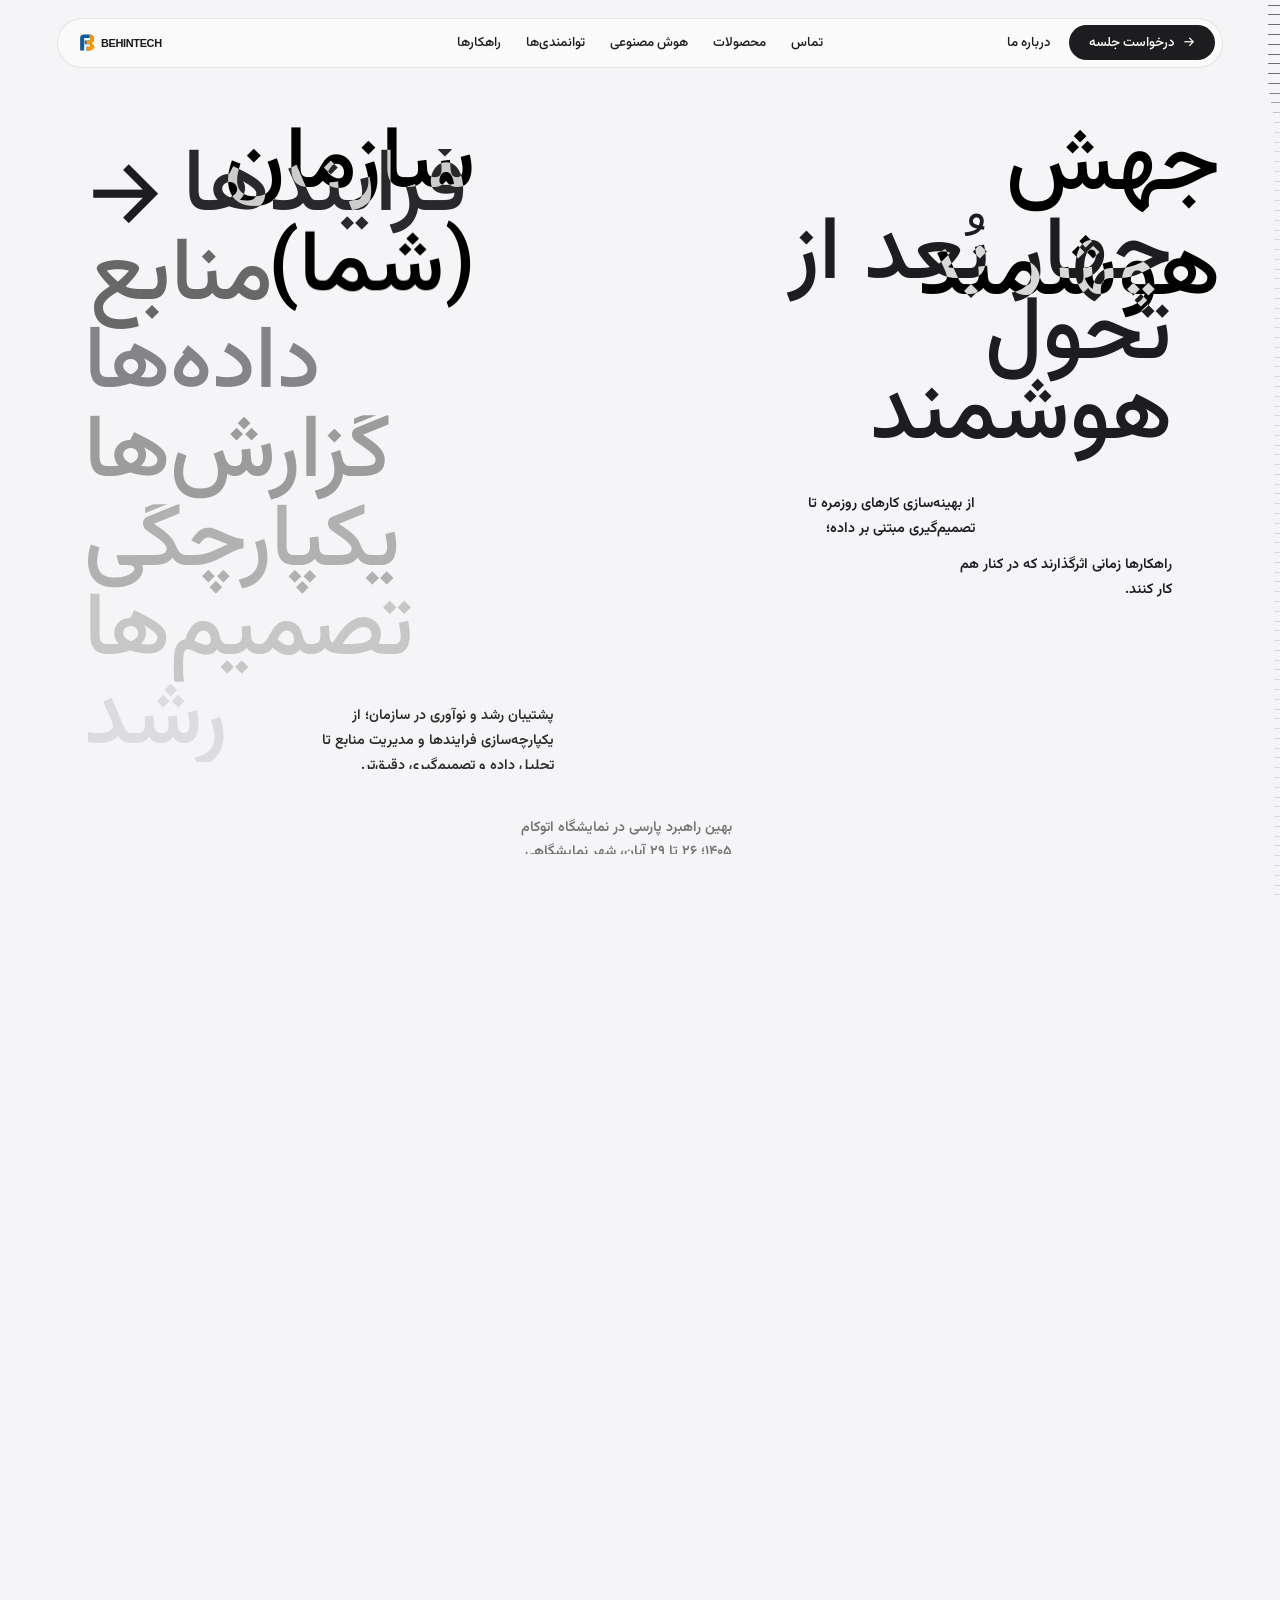
==== commit 509e1304: "behin change" ====
--- a/index.html
+++ b/index.html
@@ -1 +1,3 @@
-<!DOCTYPE html><html  lang="en" translate="no"><head><meta charset="utf-8"><meta name="viewport" content="width=device-width, initial-scale=1, viewport-fit=cover"><title>premotio — finished design into polished motion</title><script type="importmap">{"imports":{"#entry":"/_nuxt/BHQQh9CW.js"}}</script><script>matchMedia('(pointer: fine)').matches&&document.documentElement.classList.add('has-ruler')</script><script>history.scrollRestoration='manual';addEventListener('pagehide',function(){history.scrollRestoration='manual'});if(location.hash){document.documentElement.dataset.place=location.hash;history.replaceState(history.state,'',location.pathname+location.search)}</script><style id="theme-tokens">:root{--bg:#f5f5f7;--bg-rgb:245,245,247;--fg:#1d1d1f;--fg-rgb:29,29,31;--on-fg:#ffffff;--on-fg-rgb:255,255,255;--on-media:var(--bg);--glass:rgba(255, 255, 255, 0.5);--glass-rgb:255,255,255;--hairline:rgba(29, 29, 31, 0.1);--hairline-rgb:29,29,31;--logo:#000000;--logo-rgb:0,0,0;--fg-muted:#6e6e73;--fg-muted-rgb:110,110,115;--fg-secondary:rgba(29, 29, 31, 0.8);--fg-secondary-rgb:29,29,31;--border:#e5e5ea;--border-rgb:229,229,234;--track:#ededf0;--track-rgb:237,237,240;--field:#f0f0f2;--field-rgb:240,240,242;--tick:#d9d9d9;--tick-rgb:217,217,217;--scrim:rgba(0, 0, 0, 0.2);--scrim-rgb:0,0,0;--stage:#000000;--stage-rgb:0,0,0;--inverse-bg:#000000;--inverse-bg-rgb:0,0,0;--inverse-fg:var(--bg);--inverse-muted:#98989d;--inverse-muted-rgb:152,152,157;--inverse-border:#2c2c2e;--inverse-border-rgb:44,44,46}</style><style>@font-face{font-family:Inter Tight Fallback\: BlinkMacSystemFont;src:local(BlinkMacSystemFont);size-adjust:103.165%;ascent-override:93.9027%;descent-override:23.381%;line-gap-override:0%}@font-face{font-family:Inter Tight Fallback\: Segoe UI;src:local(Segoe UI);size-adjust:96.9163%;ascent-override:99.9574%;descent-override:24.8886%;line-gap-override:0%}@font-face{font-family:Inter Tight Fallback\: Helvetica Neue;src:local(Helvetica Neue);size-adjust:95.4861%;ascent-override:101.455%;descent-override:25.2614%;line-gap-override:0%}@font-face{font-family:Inter Tight Fallback\: Arial;src:local(Arial);size-adjust:96.3855%;ascent-override:100.508%;descent-override:25.0256%;line-gap-override:0%}@font-face{font-family:Inter Tight Fallback\: Noto Sans;src:local(Noto Sans);size-adjust:90.6514%;ascent-override:106.866%;descent-override:26.6086%;line-gap-override:0%}:root{--space-2:.125rem;--space-4:.25rem;--space-6:.375rem;--space-8:.5rem;--space-10:.625rem;--space-12:.75rem;--space-14:.875rem;--space-16:1rem;--space-20:1.25rem;--space-22:1.375rem;--space-28:1.75rem;--space-32:2rem;--space-36:2.25rem;--space-40:2.5rem;--space-48:3rem;--space-52:3.25rem;--space-64:4rem;--layout-width:90rem;--safe-x:max(env(safe-area-inset-left), env(safe-area-inset-right));--layout-margin:max(var(--space-64), var(--safe-x));--layout-content:82rem;--grid-columns:12;--grid-gutter:var(--space-20);--size-nav:3.5rem;--size-button-s:2rem;--size-button-m:2.5rem;--size-button-l:3.25rem;--radius-xs:.375rem;--radius-s:.5rem;--radius-card:.625rem;--radius-m:.75rem;--radius-l:1rem;--radius-xl:1.25rem;--radius-pill:999px;--border-hairline:1px;--blur-glass:1.25rem;--shadow-caption:0 .5rem 1.5rem #1d1d1f1f;--shadow-card-glow:0 .375rem .875rem -.5rem #ffffff59;--shadow-s:0 .125rem .25rem #00000014;--font-sans:"Inter Tight", "Inter Tight Fallback: BlinkMacSystemFont", "Inter Tight Fallback: Segoe UI", "Inter Tight Fallback: Helvetica Neue", "Inter Tight Fallback: Arial", "Inter Tight Fallback: Noto Sans", sans-serif;--font-size-h1:6.25rem;--font-size-h2:3.25rem;--font-size-h3:2.25rem;--font-size-paragraph:1rem;--font-size-label:.9375rem;--font-size-control:1.75rem;--font-size-value:1.3125rem;--font-size-meta:.75rem;--font-size-body:1.0625rem;--font-size-tablet-h1:5rem;--font-size-tablet-h2:2.75rem;--font-size-tablet-h3:1.875rem;--font-size-mobile-h1:3.5rem;--font-size-mobile-h2:2rem;--font-size-mobile-h3:1.5rem;--font-size-mobile-body:1rem;--leading-h1:.9;--leading-paragraph:1.1;--leading-label:1;--leading-body:1.5;--indent-paragraph:7rem}@media (width<=1024px){:root{--layout-margin:max(var(--space-32), var(--safe-x));--grid-columns:8;--grid-gutter:var(--space-16)}}@media (width<=640px) and (aspect-ratio<=1){:root{--layout-margin:max(var(--space-16), var(--safe-x));--grid-columns:6;--grid-gutter:var(--space-12)}}:root{--color-base-black:#000;--color-base-white:#fff;--color-slate-50:#f8fafc;--color-slate-100:#f1f5f9;--color-slate-200:#e2e8f0;--color-slate-300:#cbd5e1;--color-slate-400:#94a3b8;--color-slate-500:#64748b;--color-slate-600:#475569;--color-slate-700:#334155;--color-slate-800:#1e293b;--color-slate-900:#0f172a;--color-slate-950:#020617;--color-gray-50:#f9fafb;--color-gray-100:#f3f4f6;--color-gray-200:#e5e7eb;--color-gray-300:#d1d5db;--color-gray-400:#9ca3af;--color-gray-500:#6b7280;--color-gray-600:#4b5563;--color-gray-700:#374151;--color-gray-800:#1f2937;--color-gray-900:#111827;--color-gray-950:#030712;--color-zinc-50:#fafafa;--color-zinc-100:#f4f4f5;--color-zinc-200:#e4e4e7;--color-zinc-300:#d4d4d8;--color-zinc-400:#a1a1aa;--color-zinc-500:#71717a;--color-zinc-600:#52525b;--color-zinc-700:#3f3f46;--color-zinc-800:#27272a;--color-zinc-900:#18181b;--color-zinc-950:#09090b;--color-neutral-50:#fafafa;--color-neutral-100:#f5f5f5;--color-neutral-200:#e5e5e5;--color-neutral-300:#d4d4d4;--color-neutral-400:#a3a3a3;--color-neutral-500:#737373;--color-neutral-600:#525252;--color-neutral-700:#404040;--color-neutral-800:#262626;--color-neutral-900:#171717;--color-neutral-950:#0a0a0a;--color-stone-50:#fafaf9;--color-stone-100:#f5f5f4;--color-stone-200:#e7e5e4;--color-stone-300:#d6d3d1;--color-stone-400:#a8a29e;--color-stone-500:#78716c;--color-stone-600:#57534e;--color-stone-700:#44403c;--color-stone-800:#292524;--color-stone-900:#1c1917;--color-stone-950:#0c0a09;--color-red-50:#fef2f2;--color-red-100:#fee2e2;--color-red-200:#fecaca;--color-red-300:#fca5a5;--color-red-400:#f87171;--color-red-500:#ef4444;--color-red-600:#dc2626;--color-red-700:#b91c1c;--color-red-800:#991b1b;--color-red-900:#7f1d1d;--color-red-950:#450a0a;--color-orange-50:#fff7ed;--color-orange-100:#ffedd5;--color-orange-200:#fed7aa;--color-orange-300:#fdba74;--color-orange-400:#fb923c;--color-orange-500:#f97316;--color-orange-600:#ea580c;--color-orange-700:#c2410c;--color-orange-800:#9a3412;--color-orange-900:#7c2d12;--color-orange-950:#431407;--color-amber-50:#fffbeb;--color-amber-100:#fef3c7;--color-amber-200:#fde68a;--color-amber-300:#fcd34d;--color-amber-400:#fbbf24;--color-amber-500:#f59e0b;--color-amber-600:#d97706;--color-amber-700:#b45309;--color-amber-800:#92400e;--color-amber-900:#78350f;--color-amber-950:#451a03;--color-yellow-50:#fefce8;--color-yellow-100:#fef9c3;--color-yellow-200:#fef08a;--color-yellow-300:#fde047;--color-yellow-400:#facc15;--color-yellow-500:#eab308;--color-yellow-600:#ca8a04;--color-yellow-700:#a16207;--color-yellow-800:#854d0e;--color-yellow-900:#713f12;--color-yellow-950:#422006;--color-lime-50:#f7fee7;--color-lime-100:#ecfccb;--color-lime-200:#d9f99d;--color-lime-300:#bef264;--color-lime-400:#a3e635;--color-lime-500:#84cc16;--color-lime-600:#65a30d;--color-lime-700:#4d7c0f;--color-lime-800:#3f6212;--color-lime-900:#365314;--color-lime-950:#111;--color-green-50:#f0fdf4;--color-green-100:#dcfce7;--color-green-200:#bbf7d0;--color-green-300:#86efac;--color-green-400:#4ade80;--color-green-500:#22c55e;--color-green-600:#16a34a;--color-green-700:#15803d;--color-green-800:#166534;--color-green-900:#14532d;--color-green-950:#052e16;--color-emerald-50:#ecfdf5;--color-emerald-100:#d1fae5;--color-emerald-200:#a7f3d0;--color-emerald-300:#6ee7b7;--color-emerald-400:#34d399;--color-emerald-500:#10b981;--color-emerald-600:#059669;--color-emerald-700:#047857;--color-emerald-800:#065f46;--color-emerald-900:#064e3b;--color-emerald-950:#022c22;--color-teal-50:#f0fdfa;--color-teal-100:#ccfbf1;--color-teal-200:#99f6e4;--color-teal-300:#5eead4;--color-teal-400:#2dd4bf;--color-teal-500:#14b8a6;--color-teal-600:#0d9488;--color-teal-700:#0f766e;--color-teal-800:#115e59;--color-teal-900:#134e4a;--color-teal-950:#042f2e;--color-cyan-50:#ecfeff;--color-cyan-100:#cffafe;--color-cyan-200:#a5f3fc;--color-cyan-300:#67e8f9;--color-cyan-400:#22d3ee;--color-cyan-500:#06b6d4;--color-cyan-600:#0891b2;--color-cyan-700:#0e7490;--color-cyan-800:#155e75;--color-cyan-900:#164e63;--color-cyan-950:#083344;--color-sky-50:#f0f9ff;--color-sky-100:#e0f2fe;--color-sky-200:#bae6fd;--color-sky-300:#7dd3fc;--color-sky-400:#38bdf8;--color-sky-500:#0ea5e9;--color-sky-600:#0284c7;--color-sky-700:#0369a1;--color-sky-800:#075985;--color-sky-900:#0c4a6e;--color-sky-950:#082f49;--color-blue-50:#eff6ff;--color-blue-100:#dbeafe;--color-blue-200:#bfdbfe;--color-blue-300:#93c5fd;--color-blue-400:#60a5fa;--color-blue-500:#3b82f6;--color-blue-600:#2563eb;--color-blue-700:#1d4ed8;--color-blue-800:#1e40af;--color-blue-900:#1e3a8a;--color-blue-950:#172554;--color-indigo-50:#eef2ff;--color-indigo-100:#e0e7ff;--color-indigo-200:#c7d2fe;--color-indigo-300:#a5b4fc;--color-indigo-400:#818cf8;--color-indigo-500:#6366f1;--color-indigo-600:#4f46e5;--color-indigo-700:#4338ca;--color-indigo-800:#3730a3;--color-indigo-900:#312e81;--color-indigo-950:#1e1b4b;--color-violet-50:#f5f3ff;--color-violet-100:#ede9fe;--color-violet-200:#ddd6fe;--color-violet-300:#c4b5fd;--color-violet-400:#a78bfa;--color-violet-500:#8b5cf6;--color-violet-600:#7c3aed;--color-violet-700:#6d28d9;--color-violet-800:#5b21b6;--color-violet-900:#4c1d95;--color-violet-950:#2e1065;--color-purple-50:#faf5ff;--color-purple-100:#f3e8ff;--color-purple-200:#e9d5ff;--color-purple-300:#d8b4fe;--color-purple-400:#c084fc;--color-purple-500:#a855f7;--color-purple-600:#9333ea;--color-purple-700:#7e22ce;--color-purple-800:#6b21a8;--color-purple-900:#581c87;--color-purple-950:#3b0764;--color-fuchsia-50:#fdf4ff;--color-fuchsia-100:#fae8ff;--color-fuchsia-200:#f5d0fe;--color-fuchsia-300:#f0abfc;--color-fuchsia-400:#e879f9;--color-fuchsia-500:#d946ef;--color-fuchsia-600:#c026d3;--color-fuchsia-700:#a21caf;--color-fuchsia-800:#86198f;--color-fuchsia-900:#701a75;--color-fuchsia-950:#4a044e;--color-pink-50:#fdf2f8;--color-pink-100:#fce7f3;--color-pink-200:#fbcfe8;--color-pink-300:#f9a8d4;--color-pink-400:#f472b6;--color-pink-500:#ec4899;--color-pink-600:#db2777;--color-pink-700:#be185d;--color-pink-800:#9d174d;--color-pink-900:#831843;--color-pink-950:#500724;--color-rose-50:#fff1f2;--color-rose-100:#ffe4e6;--color-rose-200:#fecdd3;--color-rose-300:#fda4af;--color-rose-400:#fb7185;--color-rose-500:#f43f5e;--color-rose-600:#e11d48;--color-rose-700:#be123c;--color-rose-800:#9f1239;--color-rose-900:#881337;--color-rose-950:#4c0519}:root,h1{font-family:var(--font-sans)}h1{font-weight:500;font-size:var(--font-size-h1);line-height:var(--leading-h1)}@media (width<=1024px){h1{font-size:var(--font-size-tablet-h1)}}@media (width<=640px){h1{font-size:var(--font-size-mobile-h1)}}a,abbr,acronym,address,applet,article,aside,audio,b,big,blockquote,body,canvas,caption,center,cite,code,dd,del,details,dfn,div,dl,dt,em,embed,fieldset,figcaption,figure,footer,form,h1,h2,h3,h4,h5,h6,header,hgroup,html,i,iframe,img,ins,kbd,label,legend,li,mark,menu,nav,object,ol,output,p,pre,q,ruby,s,samp,section,small,span,strike,strong,sub,summary,sup,table,tbody,td,tfoot,th,thead,time,tr,tt,u,ul,var,video{vertical-align:baseline;border:0;margin:0;padding:0}html{-webkit-text-size-adjust:100%;-ms-text-size-adjust:100%}a img,fieldset,img{border:none}input[type=email],input[type=tel],input[type=text],textarea{--webkit-appearance:none}button,input[type=submit]{cursor:pointer}button::-moz-focus-inner{border:0;padding:0}input[type=submit]::-moz-focus-inner{border:0;padding:0}textarea{overflow:auto}button,input{border:0;margin:0;padding:0}a,a:focus,button,div,h1,h2,h3,h4,h5,h6,input,select,span,textarea{outline-color:currentColor}ol,ul{list-style-type:none}table{border-spacing:0;border-collapse:collapse;width:100%}html{box-sizing:border-box}*,:after,:before{box-sizing:inherit}a{color:inherit;font:inherit;text-decoration:none}img,picture,svg,video{max-width:100%;display:block}button,input,select,textarea{font:inherit}.container{width:100%;padding-left:var(--layout-margin);padding-right:var(--layout-margin);position:relative}.container--fh{height:100%}.container--nm{padding-left:0;padding-right:0}.grid{grid-template-columns:repeat(var(--grid-columns),1fr);-moz-column-gap:var(--grid-gutter);column-gap:var(--grid-gutter);grid-auto-flow:row;display:grid}.grid,.w-100{width:100%}.w-fit{width:fit-content}.h-100{height:100%}.h-100vh{height:100vh}.m-auto{margin:auto}.ml-auto{margin-left:auto}.mr-auto{margin-right:auto}.mt-1{margin-top:.25rem}.mt-2{margin-top:.5rem}.mt-3{margin-top:.75rem}.mt-4{margin-top:1rem}.mt-5{margin-top:1.25rem}.mt-6{margin-top:1.5rem}.mt-7{margin-top:1.75rem}.mt-8{margin-top:2rem}.mb-1{margin-bottom:.25rem}.mb-2{margin-bottom:.5rem}.mb-3{margin-bottom:.75rem}.mb-4{margin-bottom:1rem}.mb-5{margin-bottom:1.25rem}.mb-6{margin-bottom:1.5rem}.mb-7{margin-bottom:1.75rem}.mb-8{margin-bottom:2rem}.ml-1{margin-left:.25rem}.ml-2{margin-left:.5rem}.ml-3{margin-left:.75rem}.ml-4{margin-left:1rem}.ml-5{margin-left:1.25rem}.ml-6{margin-left:1.5rem}.ml-7{margin-left:1.75rem}.ml-8{margin-left:2rem}.mr-1{margin-right:.25rem}.mr-2{margin-right:.5rem}.mr-3{margin-right:.75rem}.mr-4{margin-right:1rem}.mr-5{margin-right:1.25rem}.mr-6{margin-right:1.5rem}.mr-7{margin-right:1.75rem}.mr-8{margin-right:2rem}.pt-1{padding-top:.25rem}.pt-2{padding-top:.5rem}.pt-3{padding-top:.75rem}.pt-4{padding-top:1rem}.pt-5{padding-top:1.25rem}.pt-6{padding-top:1.5rem}.pt-7{padding-top:1.75rem}.pt-8{padding-top:2rem}.pb-1{padding-bottom:.25rem}.pb-2{padding-bottom:.5rem}.pb-3{padding-bottom:.75rem}.pb-4{padding-bottom:1rem}.pb-5{padding-bottom:1.25rem}.pb-6{padding-bottom:1.5rem}.pb-7{padding-bottom:1.75rem}.pb-8{padding-bottom:2rem}.pl-1{padding-left:.25rem}.pl-2{padding-left:.5rem}.pl-3{padding-left:.75rem}.pl-4{padding-left:1rem}.pl-5{padding-left:1.25rem}.pl-6{padding-left:1.5rem}.pl-7{padding-left:1.75rem}.pl-8{padding-left:2rem}.pr-1{padding-right:.25rem}.pr-2{padding-right:.5rem}.pr-3{padding-right:.75rem}.pr-4{padding-right:1rem}.pr-5{padding-right:1.25rem}.pr-6{padding-right:1.5rem}.pr-7{padding-right:1.75rem}.pr-8{padding-right:2rem}.gap-1{gap:.25rem}.gap-2{gap:.5rem}.gap-3{gap:.75rem}.gap-4{gap:1rem}.gap-5{gap:1.25rem}.gap-6{gap:1.5rem}.gap-7{gap:1.75rem}.gap-8{gap:2rem}.flex{display:flex}.justify-between{justify-content:space-between}.justify-center{justify-content:center}.justify-start{justify-content:flex-start}.justify-end{justify-content:flex-end}.align-center{align-items:center}.align-start{align-items:flex-start}.align-end{align-items:flex-end}.flex-column{flex-direction:column}.shrink{flex-shrink:1}.no-shrink{flex-shrink:0}.grow{flex-grow:1}.no-grow{flex-grow:0}.text-center{text-align:center}.text-left{text-align:left}.text-right{text-align:right}.text-ellipsis{text-overflow:ellipsis;white-space:nowrap;overflow:hidden}.hidden{display:none!important}::selection{color:var(--bg);background:var(--fg)}html{--lightningcss-light:initial;--lightningcss-dark: ;color-scheme:light;-webkit-text-decoration-skip-ink:none;text-decoration-skip-ink:none;font-size:max(12px,1.11111vw)}@media (width<=1024px){html{font-size:16px}}@media (width<390px){html{font-size:max(12px,4.10256vw)}}html.lenis.lenis-stopped.is-opening{overflow:visible}html.has-ruler{scrollbar-width:none;-ms-overflow-style:none}html.has-ruler body::-webkit-scrollbar{width:0;height:0;display:none}html.has-ruler::-webkit-scrollbar{width:0;height:0;display:none}html.ruler-grabbing,html.ruler-grabbing *{cursor:grabbing!important}body{color:var(--fg);background-color:var(--bg);font-family:var(--font-sans);font-weight:600;font-size:var(--font-size-paragraph);line-height:var(--leading-paragraph);-webkit-font-smoothing:antialiased;-moz-osx-font-smoothing:grayscale}.fade-enter-from{opacity:0}.fade-enter-active,.fade-leave-active{transition:opacity .3s}.fade-enter,.fade-leave-to{opacity:0}.iconify{flex-shrink:0;width:1em;height:1em;font-size:1rem;display:block}.sr-only{visibility:visible;clip:rect(0,0,0,0);clip-path:inset(50%);white-space:nowrap;border:0;width:1px;height:1px;margin:-1px;padding:0;position:absolute;overflow:hidden}[tabindex="-1"]:focus{outline:none}[data-reveal]{visibility:hidden}.reveal-line-mask{clip-path:inset(0 -.15em -.2em);overflow:visible!important}.reveal-word{white-space:nowrap}[data-reveal=block]{clip-path:inset(-.375rem)}.app-loader__ground{z-index:200;background:var(--bg);position:fixed;inset:0}.app-loader.is-flying .app-loader__ground{display:none}.app-loader.is-fading>*{opacity:0;transition:opacity .3s linear}.app-loader__mark{z-index:200;pointer-events:none;width:4rem;height:4rem;margin:-2rem 0 0 -2rem;position:fixed;top:50%;left:50%}.app-loader__canvas,.app-loader__mark svg{width:100%;height:100%;display:block;position:absolute;inset:0}.app-loader__mark.is-drawn svg{visibility:hidden}@font-face{font-family:Loader Digits;src:url([data-uri])format("woff2");font-weight:500;font-display:block}.app-loader__count{font-family:var(--font-sans);font-weight:500;font-size:var(--font-size-label);line-height:var(--leading-label);font-family:"Loader Digits",var(--font-sans);color:var(--fg);font-variant-numeric:tabular-nums;clip-path:inset(-.15em -.15em -.2em);z-index:200;pointer-events:none;justify-content:center;display:flex;position:fixed;top:calc(50% + 3rem);left:0;right:0}.app-loader__digit{display:inline-block}html.is-loading,html.is-loading.lenis.lenis-stopped{overflow:hidden}html.is-loading .app-nav .app-nav__bar{transform:translateY(calc(-100% - var(--nav-top)))!important}html.is-landing .app-nav .app-nav__bar{transform:none!important}html.is-loading .hero [data-reveal]{visibility:visible}html.is-landing .app-nav__bar>:is(.app-nav__logo,.app-nav__links,.app-nav__right),html.is-loading .app-nav__bar>:is(.app-nav__logo,.app-nav__links,.app-nav__right){visibility:hidden}</style><style>.logo-mark[data-v-39640a56]{flex-shrink:0}</style><style>.logo-wordmark[data-v-f9a31650]{flex-shrink:0;width:4.40725rem;height:1.05381rem}.logo-wordmark--dark[data-v-f9a31650]{width:4.80794rem;height:1.14963rem}</style><style>.logo-lockup[data-v-a3457c20]{align-items:center;gap:.292313rem;display:inline-flex}.logo-lockup--dark[data-v-a3457c20]{gap:.318875rem}</style><style>:where(button.app-link[data-v-50f980ac]){color:inherit;font:inherit;text-align:inherit;background:0 0;border:0;padding:0}.app-link[data-v-50f980ac]{white-space:nowrap;display:inline-flex}.app-link[data-v-50f980ac]:focus-visible{outline-offset:.25rem;outline:2px solid}.app-link__words[data-v-50f980ac]{display:inline-block;position:relative}.app-link__words.is-set .app-link__text[data-v-50f980ac]{color:#0000}.app-link__lines[data-v-50f980ac]{visibility:hidden;clip-path:inset(-.15em -.15em -.2em);position:absolute;inset:0}.app-link__words.is-set .app-link__lines[data-v-50f980ac]{visibility:inherit}.app-link__line[data-v-50f980ac]{position:absolute;inset:0}.app-link__char[data-v-50f980ac]{position:absolute;top:0;left:0}.app-link__char[data-v-50f980ac]:before{content:attr(data-char)}.app-link__label[data-v-50f980ac]{display:inline-block;position:relative}.app-link__label--line[data-v-50f980ac]{--from:0;--to:1}.app-link__label--line[data-v-50f980ac]:after{content:"";height:var(--border-hairline);clip-path:inset(0 calc((1 - var(--to))*100%) 0 calc(var(--from)*100%));background-image:linear-gradient(90deg,currentColor 50%,#0000 50%);background-size:.375rem 100%;position:absolute;bottom:-.125rem;left:0;right:0}.app-link__slot[data-v-50f980ac]{margin-right:var(--space-6);align-items:center;display:flex;position:absolute;top:0;bottom:0;right:100%;overflow:clip}.app-link__arrow[data-v-50f980ac]{opacity:0;display:inline-block;transform:translate(-100%)}</style><style>.app-button[data-v-db62c44e]{--pull-start:0;--pull-end:0;--radius:calc(var(--height)/2);--reach-start:calc(var(--pull-start)*1rem/16);--reach-end:calc(var(--pull-end)*1rem/16);--tip-start:max(var(--radius) / 2, var(--radius) + var(--pull-start) * .075rem);--tip-end:max(var(--radius) / 2, var(--radius) + var(--pull-end) * .075rem);isolation:isolate;border-radius:var(--radius-pill);white-space:nowrap;flex-shrink:0;display:inline-flex;position:relative}.app-button[data-v-db62c44e]:focus-visible{outline:2px solid var(--fg);outline-offset:2px}.app-button__skin[data-v-db62c44e]{z-index:-1;top:0;bottom:0;left:calc(var(--reach-start)*-1);right:calc(var(--reach-end)*-1);border-radius:var(--tip-start) var(--tip-end) var(--tip-end) var(--tip-start)/var(--radius);transform:scaleY(calc(1 - (var(--pull-start) + var(--pull-end))*.003));position:absolute}.app-button__skin[data-v-db62c44e]:after{content:"";border-radius:inherit;background-color:var(--scrim);opacity:0;transition:opacity .4s cubic-bezier(.16,1,.3,1);position:absolute;inset:0}@media (prefers-reduced-motion:reduce){.app-button__skin[data-v-db62c44e]:after{transition:none}}.app-button.is-shaded .app-button__skin[data-v-db62c44e]:after{opacity:1}.app-button__frame[data-v-db62c44e]{padding:0 var(--pad);clip-path:inset(0 calc(var(--reach-end)*-1) 0 calc(var(--reach-start)*-1) round var(--tip-start) var(--tip-end) var(--tip-end) var(--tip-start)/var(--radius));flex:1;justify-content:center;align-items:center;display:flex}.app-button__content[data-v-db62c44e]{align-items:center;gap:var(--space-10);display:inline-flex;position:relative}.app-button__label[data-v-db62c44e]{display:inline-block}.app-button__arrow-end[data-v-db62c44e],.app-button__arrow-start[data-v-db62c44e]{font-size:var(--font-size-label);display:inline-block}.app-button__arrow-end[data-v-db62c44e]:before,.app-button__arrow-start[data-v-db62c44e]:before{content:"→"}.app-button__arrow-start[data-v-db62c44e]{opacity:0;position:absolute;left:0}.app-button--plain .app-button__arrow-end[data-v-db62c44e],.app-button--plain .app-button__arrow-start[data-v-db62c44e]{display:none}.app-button--primary[data-v-db62c44e]{color:var(--on-fg)}.app-button--primary .app-button__skin[data-v-db62c44e]{background-color:var(--fg)}.app-button--secondary[data-v-db62c44e]{color:var(--fg)}.app-button--secondary .app-button__skin[data-v-db62c44e]{background-color:var(--glass);border:var(--border-hairline) solid var(--hairline);-webkit-backdrop-filter:blur(calc(var(--blur-glass)/2));backdrop-filter:blur(calc(var(--blur-glass)/2))}.app-button--secondary .app-button__skin[data-v-db62c44e]:after{inset:calc(var(--border-hairline)*-1)}.app-button--s[data-v-db62c44e]{--height:var(--size-button-s);--pad:var(--space-16);height:var(--height);font-family:var(--font-sans);font-weight:500;font-size:var(--font-size-label);line-height:var(--leading-label)}.app-button--s .app-button__content[data-v-db62c44e]{gap:var(--space-8)}.app-button--m[data-v-db62c44e]{--height:var(--size-button-m);--pad:var(--space-22);font-size:var(--font-size-label)}.app-button--l[data-v-db62c44e],.app-button--m[data-v-db62c44e]{height:var(--height);font-family:var(--font-sans);font-weight:500;line-height:var(--leading-label)}.app-button--l[data-v-db62c44e]{--height:var(--size-button-l);--pad:var(--space-28);font-size:var(--font-size-paragraph)}</style><style>.app-menu-button[data-v-48e754eb]{width:var(--size-button-m);height:var(--size-button-m);border-radius:var(--radius-pill);background-color:var(--glass);border:var(--border-hairline) solid var(--hairline);-webkit-backdrop-filter:blur(calc(var(--blur-glass)/2));backdrop-filter:blur(calc(var(--blur-glass)/2));flex-shrink:0;position:relative}.app-menu-button[data-v-48e754eb]:focus-visible{outline:2px solid var(--fg);outline-offset:2px}.app-menu-button__bar[data-v-48e754eb]{background-color:var(--fg);width:1rem;height:.09375rem;margin:-.046875rem 0 0 -.5rem;transition:transform .2s cubic-bezier(.16,1,.3,1);position:absolute;top:50%;left:50%;transform:translateY(-.203125rem)}.app-menu-button__bar[data-v-48e754eb]:nth-child(2){transform:translateY(.203125rem)}@media (prefers-reduced-motion:reduce){.app-menu-button__bar[data-v-48e754eb]{transition:none}}.is-open .app-menu-button__bar[data-v-48e754eb]{transform:rotate(45deg)}.is-open .app-menu-button__bar[data-v-48e754eb]:nth-child(2){transform:rotate(-45deg)}</style><style>.app-menu__scrim[data-v-4bed7237]{background-color:var(--scrim);position:fixed;inset:0}.app-menu__panel[data-v-4bed7237]{top:calc(100% + var(--space-8));align-items:flex-start;gap:var(--space-12);max-height:calc(100svh - var(--nav-top)*2 - var(--size-nav) - var(--space-8));overscroll-behavior:contain;padding:var(--space-32) var(--space-32) var(--space-48);border-radius:var(--radius-xl);background-color:var(--glass);border:var(--border-hairline) solid var(--hairline);-webkit-backdrop-filter:blur(calc(var(--blur-glass)/2));backdrop-filter:blur(calc(var(--blur-glass)/2));flex-direction:column;display:flex;position:absolute;left:0;right:0;overflow-y:auto}@media (width<=640px) and (aspect-ratio<=1){.app-menu__panel[data-v-4bed7237]{gap:var(--space-16);padding:var(--space-22)}}.app-menu__links[data-v-4bed7237]{gap:var(--space-12);overflow-clip-margin:.3em;flex-direction:column;display:flex;overflow:clip}.app-menu__link[data-v-4bed7237]{color:var(--fg);font-family:var(--font-sans);font-weight:500;font-size:var(--font-size-h2);line-height:1}@media (width<=1024px){.app-menu__link[data-v-4bed7237]{font-size:var(--font-size-tablet-h2)}}@media (width<=640px){.app-menu__link[data-v-4bed7237]{font-size:var(--font-size-mobile-h2)}}.app-menu__rule[data-v-4bed7237]{background-color:var(--hairline);border:0;align-self:stretch;height:1px;margin:0;display:none}@media (width<=640px) and (aspect-ratio<=1){.app-menu__rule[data-v-4bed7237]{display:block}}.app-menu__sign-in[data-v-4bed7237]{display:none}@media (width<=640px) and (aspect-ratio<=1){.app-menu__sign-in[data-v-4bed7237]{display:inline-flex}}</style><style>.app-nav[data-v-a799f99b]{--nav-top:var(--space-20);z-index:100;top:var(--nav-top);left:var(--layout-margin);right:var(--layout-margin);position:fixed}.app-nav[data-v-a799f99b]:not(.app-nav--active){pointer-events:none}@media (width<=1024px){.app-nav[data-v-a799f99b]{--nav-top:1.5rem}}@media (width<=640px) and (aspect-ratio<=1){.app-nav[data-v-a799f99b]{--nav-top:var(--space-16)}}.app-nav__bar[data-v-a799f99b]{z-index:1;height:var(--size-nav);padding-left:var(--space-22);padding-right:var(--space-8);border-radius:var(--radius-pill);transform:translateY(calc(-100% - var(--nav-top)));background-color:var(--glass);border:var(--border-hairline) solid var(--hairline);-webkit-backdrop-filter:blur(calc(var(--blur-glass)/2));backdrop-filter:blur(calc(var(--blur-glass)/2));justify-content:space-between;align-items:center;transition:transform .45s cubic-bezier(.16,1,.3,1);display:flex;position:relative;overflow:clip}@media (width<=640px) and (aspect-ratio<=1){.app-nav__bar[data-v-a799f99b]{padding-left:var(--space-16)}}:is(.app-nav--active .app-nav__bar[data-v-a799f99b],.app-nav--coming .app-nav__bar[data-v-a799f99b],.app-nav:has(:focus-visible) .app-nav__bar[data-v-a799f99b]){transform:none}.app-nav__logo[data-v-a799f99b]{display:flex}.app-nav__mark[data-v-a799f99b]{display:none}@media (width<=640px) and (aspect-ratio<=1){.app-nav__mark[data-v-a799f99b]{display:block}.app-nav__lockup[data-v-a799f99b]{display:none}}.app-nav__links[data-v-a799f99b]{align-items:center;gap:var(--space-28);display:flex;position:absolute;top:50%;left:50%;transform:translate(-50%,-50%)}@media (width<=1024px){.app-nav__links[data-v-a799f99b]{display:none}}.app-nav__right[data-v-a799f99b]{align-items:center;gap:var(--space-20);display:flex}@media (width<=1024px){.app-nav__right[data-v-a799f99b]{gap:var(--space-12)}}@media (width<=640px) and (aspect-ratio<=1){.app-nav__right[data-v-a799f99b]{gap:var(--space-8)}}.app-nav__link[data-v-a799f99b],.app-nav__sign-in[data-v-a799f99b]{font-family:var(--font-sans);font-weight:500;font-size:var(--font-size-label);line-height:var(--leading-label);color:var(--fg)}@media (width<=640px) and (aspect-ratio<=1){.app-nav__sign-in[data-v-a799f99b]{display:none}}.app-nav__menu-button[data-v-a799f99b]{display:none}@media (width<=1024px){.app-nav__menu-button[data-v-a799f99b]{display:block}}</style><style>.scroll-ruler[data-v-733eba8e]{z-index:90;cursor:pointer;touch-action:none;-webkit-user-select:none;user-select:none;width:.875rem;position:fixed;top:0;bottom:0;right:0}.scroll-ruler__canvas[data-v-733eba8e]{pointer-events:none;width:100%;height:100%;position:absolute;inset:0}</style><style>html.lenis,html.lenis body{height:auto}.lenis:not(.lenis-autoToggle).lenis-stopped{overflow:clip}.lenis [data-lenis-prevent-horizontal],.lenis [data-lenis-prevent-touch],.lenis [data-lenis-prevent-vertical],.lenis [data-lenis-prevent-wheel],.lenis [data-lenis-prevent]{overscroll-behavior:contain}.lenis.lenis-smooth iframe{pointer-events:none}.lenis.lenis-autoToggle{transition-behavior:allow-discrete;transition-property:overflow;transition-duration:1ms}</style><style>.film[data-v-02f47fdf]{--card-w:6.625rem;--card-h:9.375rem;--gap:var(--space-8);--pill:1.625rem;--pill-gap:var(--space-8);--ruler-h:.75rem;--ruler-gap:var(--space-10);--inset:var(--space-8);--pitch:calc(var(--card-w) + var(--gap));width:100%;height:calc(var(--pill) + var(--pill-gap) + var(--ruler-h) + var(--ruler-gap) + var(--card-h));pointer-events:none;-webkit-user-select:none;user-select:none;position:relative;overflow-x:clip}@media (width<=1024px){.film[data-v-02f47fdf]{--card-w:9.375rem;--card-h:13.25rem;--gap:var(--space-10)}}@media (width<=640px) and (aspect-ratio<=1){.film[data-v-02f47fdf]{--card-w:4.5rem;--card-h:6.375rem;--gap:var(--space-6);--pill:1.5rem;--pill-gap:var(--space-6);--ruler-h:.625rem;--ruler-gap:var(--space-8);--inset:var(--space-6)}}.film__time[data-v-02f47fdf]{font-family:var(--font-sans);font-weight:500;font-size:var(--font-size-label);line-height:var(--leading-label);height:var(--pill);padding:0 var(--space-10);border-radius:var(--radius-pill);color:var(--on-fg);font-variant-numeric:tabular-nums;align-items:center;display:flex;top:0;left:50%;transform:translate(-50%)}.film__playhead[data-v-02f47fdf],.film__time[data-v-02f47fdf]{z-index:1;background:var(--fg);position:absolute}.film__playhead[data-v-02f47fdf]{top:var(--pill);bottom:calc(var(--space-8)*-1);width:.125rem;left:calc(50% - .0625rem)}.film__track[data-v-02f47fdf]{--played:0;top:calc(var(--pill) + var(--pill-gap));gap:var(--ruler-gap);transform:translateX(calc((var(--reach) + .5 + var(--played))*-1*var(--pitch)));will-change:transform;flex-direction:column;display:flex;position:absolute;left:50%}.film__ruler[data-v-02f47fdf]{height:var(--ruler-h);background:repeating-linear-gradient(to right,var(--tick) 0 1px,transparent 1px var(--pitch)),repeating-linear-gradient(to right,var(--tick) 0 1px,transparent 1px calc(var(--pitch)/4)) 0 100%/100% 50% no-repeat}.film__strip[data-v-02f47fdf]{display:flex}.film__frame[data-v-02f47fdf]{width:var(--pitch);height:var(--card-h);padding:0 calc(var(--gap)/2);flex:none}.film__poster[data-v-02f47fdf]{-o-object-fit:cover;object-fit:cover;width:100%}.film__empty[data-v-02f47fdf],.film__poster[data-v-02f47fdf]{border-radius:var(--radius-s);height:100%;display:block}.film__empty[data-v-02f47fdf]{font-family:var(--font-sans);font-weight:500;font-size:var(--font-size-label);line-height:var(--leading-label);padding:calc(var(--inset) - 1px);border:1px dashed var(--fg);color:var(--fg-muted)}</style><style>.not-found[data-v-09908026]{--words-gap:var(--space-40);--film-gap:var(--space-36);min-height:100svh;padding-top:calc(var(--space-20) + var(--size-nav));flex-direction:column;display:flex}@media (width<=1024px){.not-found[data-v-09908026]{--words-gap:var(--space-32);--film-gap:var(--space-64)}}@media (width<=640px) and (aspect-ratio<=1){.not-found[data-v-09908026]{--words-gap:1.5rem;--film-gap:var(--space-36);padding-top:calc(var(--space-16) + var(--size-nav))}}.not-found__body[data-v-09908026]{width:100%;padding:var(--space-32) 0;margin:auto 0}.not-found__words[data-v-09908026]{align-items:center;gap:var(--words-gap);padding:0 var(--layout-margin);text-align:center;flex-direction:column;display:flex}.not-found__title[data-v-09908026]{font-family:var(--font-sans);font-weight:500;font-size:var(--font-size-h1);line-height:var(--leading-h1)}@media (width<=1024px){.not-found__title[data-v-09908026]{font-size:var(--font-size-tablet-h1)}}@media (width<=640px){.not-found__title[data-v-09908026]{font-size:var(--font-size-mobile-h1)}}.not-found__title[data-v-09908026]{color:var(--fg);margin:0;line-height:1}.not-found__quiet[data-v-09908026]{color:var(--fg-muted)}.not-found__text[data-v-09908026]{font-family:var(--font-sans);font-weight:600;font-size:var(--font-size-paragraph);line-height:var(--leading-paragraph);color:var(--fg);margin:0}@media (aspect-ratio>1),(width>640px){.not-found__break[data-v-09908026]{display:none}}.not-found__actions[data-v-09908026]{gap:var(--space-12);display:flex}@media (width<=640px) and (aspect-ratio<=1){.not-found__actions[data-v-09908026]{flex-direction:column;align-items:center}}.not-found__film[data-v-09908026]{margin-top:var(--film-gap)}</style><style>.logo-carousel[data-v-31aace83]{aspect-ratio:1;display:block;position:relative}.logo-carousel__canvas[data-v-31aace83],.logo-carousel__still[data-v-31aace83]{width:100%;height:100%;position:absolute;inset:0}.logo-carousel.is-drawn .logo-carousel__still[data-v-31aace83]{visibility:hidden}</style><style>.app-footer[data-v-12c0fe59]{z-index:2;gap:var(--space-64);padding:var(--space-64) var(--layout-margin) var(--space-32);background:var(--inverse-bg);color:var(--inverse-fg);flex-direction:column;display:flex;position:relative}@media (width<=1024px){.app-footer[data-v-12c0fe59]{padding-top:var(--space-48)}}@media (width<=640px) and (aspect-ratio<=1){.app-footer[data-v-12c0fe59]{gap:var(--space-48)}}.app-footer__top[data-v-12c0fe59]{gap:var(--space-20);padding-bottom:var(--space-32);display:flex}@media (width<=1024px){.app-footer__top[data-v-12c0fe59]{gap:var(--space-48);flex-direction:column;padding-bottom:0}}@media (width<=640px) and (aspect-ratio<=1){.app-footer__top[data-v-12c0fe59]{gap:var(--space-40)}}.app-footer__brand[data-v-12c0fe59]{align-items:flex-start;gap:var(--space-20);flex-direction:column;flex:1;display:flex}@media (width<=640px) and (aspect-ratio<=1){.app-footer__brand[data-v-12c0fe59]{gap:var(--space-16)}}.app-footer__line[data-v-12c0fe59]{font-family:var(--font-sans);font-weight:500;font-size:var(--font-size-h2);line-height:1}@media (width<=1024px){.app-footer__line[data-v-12c0fe59]{font-size:var(--font-size-tablet-h2)}}@media (width<=640px){.app-footer__line[data-v-12c0fe59]{font-size:var(--font-size-mobile-h2)}}.app-footer__line[data-v-12c0fe59]{white-space:nowrap;margin:0}.app-footer__mail[data-v-12c0fe59]{font-family:var(--font-sans);font-weight:500;font-size:var(--font-size-paragraph);line-height:var(--leading-label);color:var(--inverse-fg)}.app-footer__links[data-v-12c0fe59]{gap:var(--space-20);padding-top:var(--space-8);flex:1;display:flex}@media (width<=1024px){.app-footer__links[data-v-12c0fe59]{gap:var(--space-16);padding-top:0}}@media (width<=640px) and (aspect-ratio<=1){.app-footer__links[data-v-12c0fe59]{gap:var(--space-32);flex-direction:column}}.app-footer__pages[data-v-12c0fe59]{display:contents}@media (width<=1024px){.app-footer__pages[data-v-12c0fe59]{gap:var(--space-16);flex:1;display:flex}}@media (width<=640px) and (aspect-ratio<=1){.app-footer__pages[data-v-12c0fe59]{gap:var(--space-12)}}.app-footer__column[data-v-12c0fe59]{align-items:flex-start;gap:var(--space-10);flex-direction:column;flex:1;min-width:0;display:flex}@media (width<=1024px){.app-footer__column[data-v-12c0fe59]{gap:var(--space-14)}}.app-footer__title[data-v-12c0fe59]{font-size:var(--font-size-label);color:var(--inverse-muted)}.app-footer__link[data-v-12c0fe59],.app-footer__title[data-v-12c0fe59]{font-family:var(--font-sans);font-weight:500;line-height:var(--leading-label)}.app-footer__link[data-v-12c0fe59]{font-size:var(--font-size-paragraph);color:var(--inverse-fg);position:relative}.app-footer__link.is-current[data-v-12c0fe59]:after{content:"";height:var(--border-hairline);background-image:linear-gradient(90deg,currentColor 50%,#0000 50%);background-size:.375rem 100%;position:absolute;bottom:-.125rem;left:0;right:0}.app-footer__legal[data-v-12c0fe59]{align-items:flex-start;gap:var(--space-10);flex-direction:column;display:flex}@media (width<=1024px){.app-footer__legal[data-v-12c0fe59]{justify-items:start;gap:var(--space-14) var(--space-16);grid-template-rows:repeat(4,auto);grid-template-columns:1fr 1fr;grid-auto-flow:column;width:100%;display:grid}}@media (width<=640px) and (aspect-ratio<=1){.app-footer__legal[data-v-12c0fe59]{-moz-column-gap:var(--space-12);column-gap:var(--space-12)}}.app-footer__sign[data-v-12c0fe59]{gap:var(--space-40);flex-direction:column;display:flex}@media (width<=1024px){.app-footer__sign[data-v-12c0fe59]{gap:var(--space-32)}}@media (width<=640px) and (aspect-ratio<=1){.app-footer__sign[data-v-12c0fe59]{gap:var(--space-20)}}.app-footer__lockup[data-v-12c0fe59]{-moz-column-gap:4.81227%;align-items:center;column-gap:4.81227%;display:flex}.app-footer__mark[data-v-12c0fe59]{flex-shrink:0;width:22.6354%}.app-footer__wordmark[data-v-12c0fe59]{flex-shrink:0;width:72.5524%;height:auto}.app-footer__bottom[data-v-12c0fe59]{justify-content:space-between;gap:var(--space-16);white-space:nowrap;display:flex}.app-footer__small[data-v-12c0fe59]{color:var(--inverse-muted)}.app-footer__credit[data-v-12c0fe59],.app-footer__small[data-v-12c0fe59]{font-family:var(--font-sans);font-weight:500;font-size:var(--font-size-label);line-height:var(--leading-label);flex:1 0 0}.app-footer__credit[data-v-12c0fe59]{text-align:right;color:var(--inverse-fg)}.app-footer__hint[data-v-12c0fe59]{font-family:var(--font-sans);font-weight:500;font-size:var(--font-size-label);line-height:var(--leading-label);color:var(--inverse-muted);display:none}@media (width>=1100px) and (hover:hover) and (pointer:fine) and (prefers-reduced-motion:no-preference){.app-footer__hint[data-v-12c0fe59]{display:block}}.app-footer__studio[data-v-12c0fe59]{color:inherit;text-underline-position:from-font;text-decoration:underline}</style><style>.story-scene[data-v-aafda1ff]{z-index:-1;pointer-events:none;width:100%;height:100%;display:block;position:fixed;inset:0}.story-scene[hidden][data-v-aafda1ff]{display:none}.story-scene[data-v-aafda1ff]:not(.is-drawn){visibility:hidden}</style><style>.hero[data-v-321f34ea]{height:100svh;position:relative;overflow:hidden}.hero__container[data-v-321f34ea]{z-index:2;mix-blend-mode:difference;color:#f5f5f7;justify-content:space-between;align-items:center;gap:var(--space-40);flex-direction:column;min-height:100%;padding-top:8.0625rem;padding-bottom:1.5625rem;display:flex;position:relative}@media (width<=1024px){.hero__container[data-v-321f34ea]{padding-top:8.5rem;padding-bottom:3rem}}@media (width<=640px) and (aspect-ratio<=1){.hero__container[data-v-321f34ea]{padding-top:6.5rem;padding-bottom:2rem}}.hero__title[data-v-321f34ea]{width:100%;font-family:var(--font-sans);font-weight:500;font-size:var(--font-size-h1);line-height:var(--leading-h1);justify-content:space-between;align-items:center;padding:0 .1875rem 0 .125rem;display:flex;position:relative}@media (width<=1024px){.hero__title[data-v-321f34ea]{font-size:var(--font-size-tablet-h1)}}@media (width<=640px){.hero__title[data-v-321f34ea]{font-size:var(--font-size-mobile-h1)}}@media (width<=1024px){.hero__title[data-v-321f34ea]{align-items:flex-start;gap:var(--space-8);flex-direction:column;padding:0}}.hero__title-group-1[data-v-321f34ea]{width:min-content}.hero__title-group-2[data-v-321f34ea]{text-align:right;width:4.7em}@media (width<=1024px){.hero__title-group-2[data-v-321f34ea]{align-self:flex-end}}.hero__marquee[data-v-321f34ea]{clip-path:inset(-.5em 0);display:inline-block;position:relative}.hero__marquee-size[data-v-321f34ea]{visibility:hidden}.hero__marquee-copy[data-v-321f34ea]:before,.hero__marquee-size[data-v-321f34ea]:before{content:attr(data-word)}.hero__marquee-track[data-v-321f34ea]{white-space:nowrap;will-change:transform;animation:3s linear infinite hero-marquee-321f34ea;display:flex;position:absolute;top:0;left:0}@media (prefers-reduced-motion:reduce){.hero__marquee-track[data-v-321f34ea]{animation:none}}.hero__marquee-word[data-v-321f34ea]{padding-right:.25em}@keyframes hero-marquee-321f34ea{to{transform:translate(-50%)}}.hero__texts[data-v-321f34ea]{--step:13.875rem;gap:var(--space-12);flex-direction:column;font-weight:600;display:flex}@media (width<=1024px){.hero__texts[data-v-321f34ea]{--step:12.5rem}}@media (width<=640px) and (aspect-ratio<=1){.hero__texts[data-v-321f34ea]{--step:6.625rem}}.hero__text-1[data-v-321f34ea]{max-width:17.375rem}@media (width<=640px) and (aspect-ratio<=1){.hero__text-1[data-v-321f34ea]{max-width:14.75rem}}.hero__text-2[data-v-321f34ea]{margin-left:var(--step);max-width:16.0625rem}@media (width<=640px) and (aspect-ratio<=1){.hero__text-2[data-v-321f34ea]{max-width:14.375rem}}.hero__text-3[data-v-321f34ea]{margin-left:calc(var(--step)*2)}</style><style>.handoff[data-v-907669fe]{z-index:1;background:var(--bg);position:relative}.handoff-layer[data-v-907669fe]{z-index:1;visibility:hidden;pointer-events:none;position:fixed;inset:0}.handoff-layer__screen[data-v-907669fe]{--scale:.66;--corner:1.25rem;border-radius:var(--corner);background:var(--bg);width:100vw;height:100vh;box-shadow:0 calc(.125rem/var(--scale)) calc(.25rem/var(--scale)) #00000014;transform-origin:0 0;will-change:transform;pointer-events:auto;cursor:pointer;display:block;position:absolute;top:0;left:0;overflow:hidden}.handoff-layer__frame[data-v-907669fe]{-o-object-fit:cover;object-fit:cover;-o-object-position:50% 0;object-position:50% 0;pointer-events:none;border:0;width:100%;height:100%;display:block}.handoff-layer__capsule[data-v-907669fe]{align-items:center;gap:var(--space-12);padding:var(--space-12) var(--space-20);border-radius:var(--radius-pill);background:var(--on-fg);box-shadow:var(--shadow-caption);display:flex;position:absolute;bottom:1.5rem;left:50%;transform:translate(-50%)}.handoff-layer__label[data-v-907669fe]{font-family:var(--font-sans);font-weight:500;font-size:var(--font-size-paragraph);line-height:var(--leading-label);color:var(--fg);white-space:nowrap}.handoff-layer__track[data-v-907669fe]{border-radius:var(--radius-pill);background:var(--border);width:3.5rem;height:.1875rem;overflow:hidden}.handoff-layer__fill[data-v-907669fe]{background:var(--fg);transform-origin:0;height:100%;transition:transform .12s linear;display:block;transform:scaleX(0)}</style><style>.library[data-v-d4641817]{height:100svh;position:relative;overflow:hidden}.library__frame[data-v-d4641817]{align-items:center;height:100%;padding:6rem 0;display:flex;position:relative}@media (width<=1024px){.library__frame[data-v-d4641817]{height:auto;min-height:100%;padding:0 0 var(--space-64);flex-direction:column;align-items:stretch}}@media (width<=640px) and (aspect-ratio<=1){.library__frame[data-v-d4641817]{padding-bottom:var(--space-32)}}.library__wall[data-v-d4641817]{visibility:visible;pointer-events:none;width:51.5625rem;position:absolute;top:0;bottom:0;left:-7.1875rem}@media (width<=1024px){.library__wall[data-v-d4641817]{flex:1 0 auto;width:auto;min-height:15rem;position:relative;left:0}}@media (width<=640px) and (aspect-ratio<=1){.library__wall[data-v-d4641817]{min-height:10rem}}.library__wall-image[data-v-d4641817]{-o-object-fit:cover;object-fit:cover;width:100%;height:100%;position:absolute;inset:0}@media (width<=1024px){.library__container[data-v-d4641817]{padding-top:3.5rem}}@media (width<=640px) and (aspect-ratio<=1){.library__container[data-v-d4641817]{padding-top:var(--space-32)}}.library__text[data-v-d4641817]{align-items:flex-start;gap:var(--space-52);flex-direction:column;grid-column:8/-1;display:flex}@media (width<=1024px){.library__text[data-v-d4641817]{gap:var(--space-40);grid-column:1/-1}}@media (width<=640px) and (aspect-ratio<=1){.library__text[data-v-d4641817]{gap:var(--space-28)}}.library__action[data-v-d4641817]{display:flex}.library__heading[data-v-d4641817]{gap:var(--space-40);flex-direction:column;display:flex}@media (width<=1024px){.library__heading[data-v-d4641817]{gap:var(--space-32)}}@media (width<=640px) and (aspect-ratio<=1){.library__heading[data-v-d4641817]{gap:var(--space-20)}}.library__title[data-v-d4641817]{font-family:var(--font-sans);font-weight:500;font-size:var(--font-size-h1);line-height:var(--leading-h1)}@media (width<=1024px){.library__title[data-v-d4641817]{font-size:var(--font-size-tablet-h1)}}@media (width<=640px){.library__title[data-v-d4641817]{font-size:var(--font-size-mobile-h1)}}.library__title[data-v-d4641817]{max-width:4.77em}@media (width<=1024px){.library__title[data-v-d4641817]{max-width:none}}.library__copy[data-v-d4641817]{--step:13.8125rem;align-items:flex-start;gap:var(--space-12);font-family:var(--font-sans);font-weight:600;font-size:var(--font-size-paragraph);line-height:var(--leading-paragraph);flex-direction:column;display:flex}@media (width<=640px) and (aspect-ratio<=1){.library__copy[data-v-d4641817]{--step:8.625rem}}.library__copy-1[data-v-d4641817],.library__copy-2[data-v-d4641817]{max-width:16rem}@media (width<=640px) and (aspect-ratio<=1){.library__copy-1[data-v-d4641817],.library__copy-2[data-v-d4641817]{max-width:13.75rem}}.library__copy-2[data-v-d4641817]{margin-left:var(--step)}</style><style>.app-ruler[data-v-d73b2274]{flex:none;width:1.25rem;position:relative}.app-ruler__canvas[data-v-d73b2274]{width:100%;height:100%;position:absolute;inset:0}</style><style>.categories[data-v-dbfd8d2e]{--drum:0;align-items:safe center;height:100svh;padding:2rem 0 1.25rem;display:flex;position:relative;overflow:hidden}@media (width<=1024px){.categories[data-v-dbfd8d2e]{padding:var(--space-64) 0}}@media (width<=640px) and (aspect-ratio<=1){.categories[data-v-dbfd8d2e]{--drum:1;--top:1.125rem;padding:var(--top) 0 1.5rem;flex-direction:column;align-items:stretch}}.categories__body[data-v-dbfd8d2e]{font-family:var(--font-sans);font-weight:500;font-size:var(--font-size-h1);line-height:var(--leading-h1)}@media (width<=1024px){.categories__body[data-v-dbfd8d2e]{font-size:var(--font-size-tablet-h1)}}@media (width<=640px){.categories__body[data-v-dbfd8d2e]{font-size:var(--font-size-mobile-h1)}}.categories__body[data-v-dbfd8d2e]{font-size:clamp(var(--font-size-tablet-h1),(100svh - 3.25rem)/6.9,var(--font-size-h1));position:static}@media (width<=1024px){.categories__body[data-v-dbfd8d2e]{font-size:clamp(var(--font-size-mobile-h1),(100svh - 8rem)/8.7,var(--font-size-tablet-h1))}}@media (width<=640px) and (aspect-ratio<=1){.categories__body[data-v-dbfd8d2e]{--room:max(7.5rem, 100svh - 25.3125rem);font-size:var(--font-size-mobile-h1);flex-direction:column;flex:1;display:flex;position:relative}}.categories__cards[data-v-dbfd8d2e]{top:0;bottom:0;right:0;left:calc(var(--layout-margin) + ((100% - 2*var(--layout-margin) - 11*var(--grid-gutter))/12 + var(--grid-gutter))*7);pointer-events:none;position:absolute}@media (width<=1024px){.categories__cards[data-v-dbfd8d2e]{left:calc(50% + 1.4375rem)}}@media (width<=640px) and (aspect-ratio<=1){.categories__cards[data-v-dbfd8d2e]{min-height:var(--room);flex:1;display:flex;position:relative;inset:auto}}.categories__field[data-v-dbfd8d2e]{position:absolute;inset:0}@media (width<=640px) and (aspect-ratio<=1){.categories__field[data-v-dbfd8d2e]{inset:calc(var(--top)*-1) calc(var(--layout-margin)*-1) 0}}.categories__still[data-v-dbfd8d2e]{height:min(var(--d-height) * .0625rem,100svh - 5.21875rem);position:absolute;top:50%;left:0;right:0;transform:translateY(-50%)}@media (width<=1024px){.categories__still[data-v-dbfd8d2e]{height:min(var(--t-height) * .0625rem,100svh - 8rem)}}@media (width<=640px) and (aspect-ratio<=1){.categories__still[data-v-dbfd8d2e]{width:min(100%,var(--room) * var(--p-ratio));height:auto;aspect-ratio:var(--p-ratio);margin:auto;position:relative;top:auto;transform:none}}.categories__card[data-v-dbfd8d2e]{top:var(--d-y);left:var(--d-x);width:var(--d-w);aspect-ratio:3/4;-o-object-fit:cover;object-fit:cover;border-radius:var(--radius-card);height:auto;box-shadow:var(--shadow-card-glow);position:absolute}@media (width<=1024px){.categories__card[data-v-dbfd8d2e]{top:var(--t-y);left:var(--t-x);width:var(--t-w)}}@media (width<=640px) and (aspect-ratio<=1){.categories__card[data-v-dbfd8d2e]{top:var(--p-y);left:var(--p-x);width:var(--p-w)}}.categories__list[data-v-dbfd8d2e]{gap:var(--space-10);-webkit-mask-image:linear-gradient(transparent var(--mask-top,-1px),#000 calc(var(--mask-top,-1px) + var(--fade-top,0px)),#000 calc(var(--mask-bottom,100%) - var(--fade-bottom,0px)),transparent var(--mask-bottom,100%));-webkit-mask-image:linear-gradient(transparent var(--mask-top,-1px),#000 calc(var(--mask-top,-1px) + var(--fade-top,0px)),#000 calc(var(--mask-bottom,100%) - var(--fade-bottom,0px)),transparent var(--mask-bottom,100%));mask-image:linear-gradient(transparent var(--mask-top,-1px),#000 calc(var(--mask-top,-1px) + var(--fade-top,0px)),#000 calc(var(--mask-bottom,100%) - var(--fade-bottom,0px)),transparent var(--mask-bottom,100%));display:flex;position:relative}@media (width<=640px) and (aspect-ratio<=1){.categories__list[data-v-dbfd8d2e]{flex:none;height:21.875rem;margin-top:.8125rem;overflow:hidden}.categories__ruler[data-v-dbfd8d2e]{position:absolute;top:0;bottom:0;left:0}}.categories__rows[data-v-dbfd8d2e]{position:relative}@media (width<=640px) and (aspect-ratio<=1){.categories__rows[data-v-dbfd8d2e]{margin-left:1.875rem}}.categories__items[data-v-dbfd8d2e]{flex-direction:column;gap:.1em;display:flex}@media (width<=1024px){.categories__items[data-v-dbfd8d2e]{gap:.4em}}@media (width<=640px) and (aspect-ratio<=1){.categories__items[data-v-dbfd8d2e]{gap:var(--space-20)}}.categories__item[data-v-dbfd8d2e]{white-space:nowrap}.categories__name[data-v-dbfd8d2e]{display:block}.categories__name[data-v-dbfd8d2e] .reveal-line-mask{clip-path:inset(0 -100vw -.2em -.15em)}.categories__pick[data-v-dbfd8d2e]{color:inherit;font:inherit;letter-spacing:inherit;text-align:left;cursor:pointer;background:0 0;border:0;padding:0;display:block}.categories__letter[data-v-dbfd8d2e]{display:inline-block}.categories__arrow[data-v-dbfd8d2e]{padding-right:.2em;position:absolute;top:0;left:0}@media (width<=640px) and (aspect-ratio<=1){.categories__arrow[data-v-dbfd8d2e]{padding-right:var(--space-12)}}.categories__arrow>span[data-v-dbfd8d2e]{display:block}</style><style>.shortcut[data-v-d0b20763]{z-index:2;mix-blend-mode:difference;height:100svh;color:var(--on-fg);justify-content:center;align-items:center;display:flex;position:relative;overflow:hidden}.shortcut__ride[data-v-d0b20763]{will-change:transform;flex:none}.shortcut__title[data-v-d0b20763]{font-family:var(--font-sans);font-weight:500;font-size:var(--font-size-h1);line-height:var(--leading-h1)}@media (width<=1024px){.shortcut__title[data-v-d0b20763]{font-size:var(--font-size-tablet-h1)}}@media (width<=640px){.shortcut__title[data-v-d0b20763]{font-size:var(--font-size-mobile-h1)}}.shortcut__title[data-v-d0b20763]{white-space:nowrap}</style><style>.customization[data-v-b1e0881b]{--panel:47.1875rem;--rounded:calc(var(--panel)*20/755);height:100svh;position:relative;overflow:hidden}@media (width<=1024px) and (height>=608px),(width<=640px) and (aspect-ratio<=1){.customization[data-v-b1e0881b]{padding:2rem var(--layout-margin) 1.625rem;flex-direction:column;display:flex}}@media (width<=640px) and (aspect-ratio<=1){.customization[data-v-b1e0881b]{padding:1rem var(--layout-margin)}}.customization__panel[data-v-b1e0881b]{top:0;bottom:0;left:var(--layout-margin);width:min(7 * (100% - 2 * var(--layout-margin) - 11 * var(--grid-gutter))/12 + 6 * var(--grid-gutter),max(20.6875rem,(100svh - 4.375rem) * 755/698));aspect-ratio:755/698;visibility:hidden;margin:auto 0;position:absolute}@media (width<=1024px) and (height>=608px),(width<=640px) and (aspect-ratio<=1){.customization__panel[data-v-b1e0881b]{flex:none;width:min(100%,108.166svh - 20.4164rem);margin:0 auto;position:relative;top:auto;bottom:auto;left:auto}}@media (width<=640px) and (aspect-ratio<=1){.customization__panel[data-v-b1e0881b]{width:92.4581%}}.customization__later[data-v-b1e0881b]{top:0;bottom:0;left:var(--layout-margin);width:min(7 * (100% - 2 * var(--layout-margin) - 11 * var(--grid-gutter))/12 + 6 * var(--grid-gutter),max(20.6875rem,(100svh - 4.375rem) * 755/698));aspect-ratio:755/698;visibility:hidden;margin:auto 0;position:absolute}@media (width<=1024px) and (height>=608px),(width<=640px) and (aspect-ratio<=1){.customization__later[data-v-b1e0881b]{--top:26.375rem;--bottom:2rem;top:var(--top);width:min(100% - 2 * var(--layout-margin),(100svh - var(--top) - var(--bottom)) * 755/698);margin:0 auto;bottom:auto;left:0;right:0}}@media (width<=640px) and (aspect-ratio<=1){.customization__later[data-v-b1e0881b]{--top:19.8125rem;--bottom:1rem}}.customization__picture[data-v-b1e0881b]{border-radius:var(--rounded);display:block;position:absolute}.customization__canvas[data-v-b1e0881b]{position:absolute;overflow:hidden}.customization__words[data-v-b1e0881b]{position:absolute;inset:0}.customization__type[data-v-b1e0881b]{width:100%;font-family:var(--font-sans);font-weight:500;font-size:var(--size);letter-spacing:-.02em;text-align:center;white-space:nowrap;color:var(--on-fg);line-height:1;position:absolute;bottom:8%;left:0}.customization__type--dark[data-v-b1e0881b]{color:var(--fg)}.customization__timeline[data-v-b1e0881b]{border-radius:var(--rounded);visibility:hidden;position:absolute;overflow:hidden}.customization__track[data-v-b1e0881b]{position:absolute}.customization__clip[data-v-b1e0881b]{border:calc(var(--track)*.04) solid var(--logo);border-radius:calc(var(--track)*.16);background:var(--logo);visibility:hidden;display:flex;position:absolute;top:0;bottom:0;overflow:hidden}.customization__frame[data-v-b1e0881b]{-o-object-fit:cover;object-fit:cover;flex:1 1 0;min-width:0;height:100%}.customization__label[data-v-b1e0881b]{left:calc(var(--track)*.24);padding:calc(var(--track)*.05) calc(var(--track)*.16);font-weight:500;font-size:calc(var(--track)*.3)}.customization__label[data-v-b1e0881b],.customization__length[data-v-b1e0881b]{border-radius:var(--radius-pill);background:var(--on-fg);color:var(--fg);font-family:var(--font-sans);white-space:nowrap;line-height:1.1;position:absolute;top:50%;translate:0 -50%}.customization__length[data-v-b1e0881b]{right:calc(var(--track)*.16);padding:calc(var(--track)*.04) calc(var(--track)*.12);font-weight:600;font-size:calc(var(--track)*.22)}.customization__swatches[data-v-b1e0881b]{align-self:stretch;display:block;container-type:inline-size}.customization__colours[data-v-b1e0881b]{--swatch:min(2.25rem, (100cqi - 3 * var(--swatch-gap) - var(--space-8)) / 4);--swatch-gap:.625rem;gap:var(--swatch-gap);display:flex;position:relative}.customization__swatch[data-v-b1e0881b]{width:var(--swatch);height:var(--swatch);box-shadow:inset 0 0 0 var(--border-hairline) var(--hairline);cursor:pointer;background-color:#0000;background-size:cover;border:0;border-radius:50%;padding:0}.customization__ring[data-v-b1e0881b]{top:calc(var(--space-4)*-1);left:calc(var(--space-4)*-1);width:calc(var(--swatch) + var(--space-4)*2);height:calc(var(--swatch) + var(--space-4)*2);border:var(--space-2) solid var(--fg);border-radius:50%;position:absolute}.customization__steps[data-v-b1e0881b]{top:50%;right:var(--layout-margin);left:calc(var(--layout-margin) + ((100% - 2*var(--layout-margin) - 11*var(--grid-gutter))/12 + var(--grid-gutter))*7);align-items:center;gap:.625rem;height:min(43.125rem,100svh - 4.875rem);display:flex;position:absolute;transform:translateY(-50%)}@media (width<=1024px) and (height>=608px),(width<=640px) and (aspect-ratio<=1){.customization__steps[data-v-b1e0881b]{flex:1;height:auto;min-height:0;margin-top:1.5rem;position:relative;inset:auto;overflow:hidden;transform:none}}@media (width<=640px) and (aspect-ratio<=1){.customization__steps[data-v-b1e0881b]{margin-top:.75rem}}.customization__ruler[data-v-b1e0881b]{flex:none;align-self:stretch;width:1.25rem}.customization__view[data-v-b1e0881b]{min-width:0;height:min(33.9375rem,100%);-webkit-mask-image:linear-gradient(transparent,#000 var(--fade-top,0),#000 calc(100% - var(--fade-bottom,0px)),transparent);-webkit-mask-image:linear-gradient(transparent,#000 var(--fade-top,0),#000 calc(100% - var(--fade-bottom,0px)),transparent);mask-image:linear-gradient(transparent,#000 var(--fade-top,0),#000 calc(100% - var(--fade-bottom,0px)),transparent);flex:1;overflow:hidden}@media (width<=1024px) and (height>=608px),(width<=640px) and (aspect-ratio<=1){.customization__view[data-v-b1e0881b]{align-self:stretch;height:auto}}.customization__list[data-v-b1e0881b]{margin:0;padding:0;list-style:none;position:relative}.customization__step[data-v-b1e0881b]{padding:var(--space-20);opacity:.7}.customization__pick[data-v-b1e0881b],.customization__step[data-v-b1e0881b]{gap:var(--space-20);flex-direction:column;align-items:flex-start;display:flex}.customization__pick[data-v-b1e0881b]{color:inherit;font:inherit;text-align:left;cursor:pointer;background:0 0;border:0;align-self:stretch;padding:0}.customization__index[data-v-b1e0881b]{display:block}.customization__number[data-v-b1e0881b]{font-family:var(--font-sans);font-weight:500;font-size:var(--font-size-label);line-height:var(--leading-label);padding:var(--space-4) var(--space-12);border:var(--border-hairline) solid var(--fg);border-radius:var(--radius-pill);display:block}.customization__copy[data-v-b1e0881b]{gap:var(--space-12);flex-direction:column;width:16rem;max-width:100%;display:flex}.customization__name[data-v-b1e0881b]{font-family:var(--font-sans);font-weight:500;font-size:var(--font-size-h3);line-height:1}@media (width<=1024px){.customization__name[data-v-b1e0881b]{font-size:var(--font-size-tablet-h3)}}@media (width<=640px){.customization__name[data-v-b1e0881b]{font-size:var(--font-size-mobile-h3)}}.customization__text[data-v-b1e0881b]{font-family:var(--font-sans);font-weight:600;font-size:var(--font-size-paragraph);line-height:var(--leading-paragraph);color:var(--fg-secondary)}.customization__more[data-v-b1e0881b]{font-family:var(--font-sans);font-weight:500;font-size:var(--font-size-h2);line-height:1}@media (width<=1024px){.customization__more[data-v-b1e0881b]{font-size:var(--font-size-tablet-h2)}}@media (width<=640px){.customization__more[data-v-b1e0881b]{font-size:var(--font-size-mobile-h2)}}.customization__more[data-v-b1e0881b]{top:0;bottom:0;right:var(--layout-margin);left:calc(var(--layout-margin) + ((100% - 2*var(--layout-margin) - 11*var(--grid-gutter))/12 + var(--grid-gutter))*7);height:fit-content;color:var(--fg);flex-direction:column;margin:auto 0;display:flex;position:absolute}@media (width<=1024px) and (height>=608px),(width<=640px) and (aspect-ratio<=1){.customization__more[data-v-b1e0881b]{top:4rem;bottom:auto;left:var(--layout-margin);margin:0}}@media (width>640px) and (width<=1024px) and (height<608px){.customization__more[data-v-b1e0881b]{font-size:min(var(--font-size-tablet-h2),(100svh - 3rem)/7.2)}}@media (width<=640px) and (aspect-ratio<=1){.customization__more[data-v-b1e0881b]{top:2.5rem}}.customization__line[data-v-b1e0881b]{display:block}.customization__arrow[data-v-b1e0881b]{display:inline-block}.customization__line--in[data-v-b1e0881b]{margin-left:2.1em}.customization__line--right[data-v-b1e0881b]{text-align:right}.customization__line--end[data-v-b1e0881b]{align-self:flex-end}</style><style>.app-switch[data-v-a8df1068]{background:var(--on-fg);box-shadow:var(--shadow-caption);display:inline-flex;position:relative}.app-switch[data-v-a8df1068],.app-switch__pill[data-v-a8df1068]{border-radius:var(--radius-pill)}.app-switch__pill[data-v-a8df1068]{background:var(--fg);position:absolute;top:.25rem;bottom:.25rem}.app-switch__dark[data-v-a8df1068],.app-switch__light[data-v-a8df1068]{gap:.125rem;padding:.25rem;display:flex}.app-switch__light[data-v-a8df1068]{pointer-events:none;position:absolute;inset:0}.app-switch__option[data-v-a8df1068]{font-family:var(--font-sans);font-weight:500;font-size:var(--font-size-label);line-height:var(--leading-label);border-radius:var(--radius-pill);color:var(--fg);white-space:nowrap;cursor:default;background:0 0;border:0;align-items:center;gap:.5rem;padding:.5rem .875rem;display:flex;position:relative}.app-switch__option[data-v-a8df1068]:is(button){cursor:pointer}.app-switch__option[data-v-a8df1068]:focus-visible{outline:2px solid var(--fg);outline-offset:.125rem}.app-switch__label[data-v-a8df1068]{opacity:.55}.app-switch__badge[data-v-a8df1068]{border-radius:var(--radius-pill);background:var(--fg);color:var(--on-fg);padding:.125rem .5rem}.app-switch__light .app-switch__option[data-v-a8df1068]{color:var(--on-fg)}.app-switch__light .app-switch__label[data-v-a8df1068]{opacity:1}.app-switch__light .app-switch__badge[data-v-a8df1068]{background:var(--on-fg);color:var(--fg)}.app-switch--l .app-switch__pill[data-v-a8df1068]{top:.375rem;bottom:.375rem}@media (width<800px),(width<=1024px) and (height<600px){.app-switch--l .app-switch__pill[data-v-a8df1068]{top:.25rem;bottom:.25rem}}.app-switch--l .app-switch__dark[data-v-a8df1068],.app-switch--l .app-switch__light[data-v-a8df1068]{gap:.25rem;padding:.375rem}@media (width<800px),(width<=1024px) and (height<600px){.app-switch--l .app-switch__dark[data-v-a8df1068],.app-switch--l .app-switch__light[data-v-a8df1068]{gap:.125rem;padding:.25rem}}.app-switch--l .app-switch__option[data-v-a8df1068]{font-family:var(--font-sans);font-weight:500;font-size:var(--font-size-control);height:3.625rem;padding:0 var(--space-20);line-height:1.25}@media (width<800px),(width<=1024px) and (height<600px){.app-switch--l .app-switch__option[data-v-a8df1068]{height:1.9375rem;font-size:var(--font-size-label);padding:0 .8125rem}}.app-switch--l .app-switch__label[data-v-a8df1068]{opacity:1}</style><style>.distortion[data-v-878b77d4]{height:100svh;position:relative;overflow:hidden}.distortion__scrim[data-v-878b77d4]{background:var(--scrim);opacity:0}.distortion__scrim[data-v-878b77d4],.distortion__words[data-v-878b77d4]{position:absolute;inset:0}.distortion__title[data-v-878b77d4]{will-change:transform;font-family:var(--font-sans);font-weight:500;font-size:var(--font-size-h1);line-height:var(--leading-h1)}@media (width<=1024px){.distortion__title[data-v-878b77d4]{font-size:var(--font-size-tablet-h1)}}@media (width<=640px){.distortion__title[data-v-878b77d4]{font-size:var(--font-size-mobile-h1)}}.distortion__title[data-v-878b77d4]{top:3.75rem;left:calc(var(--layout-margin) - .1875rem);color:var(--on-fg);margin:0;position:absolute}@media (width<=1024px){.distortion__title[data-v-878b77d4]{top:3rem;left:var(--layout-margin)}}@media (width<=640px) and (aspect-ratio<=1){.distortion__title[data-v-878b77d4]{top:2.5rem}}.distortion__controls[data-v-878b77d4]{will-change:transform;bottom:3.75rem;left:var(--layout-margin);align-items:center;gap:1.375rem;display:flex;position:absolute}@media (width<=1024px){.distortion__controls[data-v-878b77d4]{bottom:3rem}}@media (width<=640px) and (aspect-ratio<=1){.distortion__controls[data-v-878b77d4]{flex-direction:column;align-items:flex-start;gap:.5rem;bottom:2rem}}.distortion__amount[data-v-878b77d4]{border:var(--border-hairline) solid var(--border);border-radius:var(--radius-pill);background:var(--on-fg);width:17.6875rem;height:4.25rem;box-shadow:var(--shadow-s);justify-content:space-between;align-items:center;padding:0 1.5rem;display:flex;position:relative;overflow:hidden}@media (width<800px),(width<=1024px) and (height<600px){.distortion__amount[data-v-878b77d4]{width:10rem;height:2.4375rem;padding:0 .8125rem}}.distortion__fill[data-v-878b77d4]{--full:0;width:calc((100% - .875rem)*var(--full));border-radius:var(--radius-pill);background:var(--field);position:absolute;top:.4375rem;bottom:.4375rem;left:.4375rem}@media (width<800px),(width<=1024px) and (height<600px){.distortion__fill[data-v-878b77d4]{width:calc((100% - .375rem)*var(--full));top:.1875rem;bottom:.1875rem;left:.1875rem}}.distortion__label[data-v-878b77d4]{font-family:var(--font-sans);font-weight:500;font-size:var(--font-size-control);color:var(--fg);line-height:1.25;position:relative}@media (width<800px),(width<=1024px) and (height<600px){.distortion__label[data-v-878b77d4]{font-size:var(--font-size-label)}}.distortion__value[data-v-878b77d4]{font-family:var(--font-sans);font-weight:600;font-size:var(--font-size-value);color:var(--fg);line-height:1;position:relative}@media (width<800px),(width<=1024px) and (height<600px){.distortion__value[data-v-878b77d4]{font-size:var(--font-size-meta)}}</style><style>.agents[data-v-de13d765]{--open:0;--late:0;height:100svh;position:relative;overflow:hidden}.agents__frame[data-v-de13d765]{--height:clamp(39.25rem, 100svh, 48rem);--chat-top:calc(var(--height) - 9.875rem);--chat-height:8.625rem;--chat-top-open:min(22.625rem, var(--height) - 22.4375rem);--chat-height-open:21.1875rem;--chat-top-late:min(7.125rem, var(--height) - 35rem);--chat-height-late:33.75rem;--chat-width:21.25rem;--chat-width-late:21.25rem;--history-top:84;--body-top:59;--turn-top:140;--rise:12.5rem;--claude-x:13.1875rem;--claude-y:calc(var(--chat-top-open) - 2.875rem);--grown-top:min(16.5rem, var(--height) - 31.125rem);--picture-top:min(7.125rem, var(--height) - 36.4063rem);will-change:transform;top:max(0px,50% - var(--height)/2);height:var(--height);position:absolute;left:0;right:0}@media (width<=1024px){.agents__frame[data-v-de13d765]{--height:clamp(39rem, 100svh, 70rem);--win:max(var(--height) - 100svh, (var(--height) - 100svh) / 2);--room:min(100svh, 70rem);--band:calc(var(--win) + (100svh - var(--room))/2);--squeeze:min(70rem - var(--room), 3.5625rem);--gap-top:calc(3rem - var(--squeeze)*24/57);--gap-mid:calc(2.04688rem - var(--squeeze)*8.75/57);--chat-late:clamp(20.25rem, (var(--room) - 4.5rem) / 2, 31.875rem);--picture-height:min(30.0781rem, var(--room) - 2 * var(--gap-top) - var(--gap-mid) - var(--chat-late));--picture-top:calc(var(--band) + var(--gap-top));--chat-top:calc(var(--height) - 11.625rem);--chat-top-open:min(45.8125rem, var(--height) - 24.1875rem);--chat-top-late:calc(var(--picture-top) + var(--picture-height) + var(--gap-mid));--chat-height-late:var(--chat-late);--chat-width-late:min(48.125rem, 100% - 2 * var(--layout-margin));--claude-x:11.1875rem}}@media (width<=1024px) and (height<948px){.agents__frame[data-v-de13d765]{--history-top:49;--turn-top:105}}@media (width<=768px){.agents__frame[data-v-de13d765]{--wide:calc(100vw - var(--layout-margin)*2);--height:calc(var(--chat-top) + 9.875rem);--full:calc(var(--wide)/1.6 + 27.5rem);--room:min(100svh, var(--full));--squeeze:min(var(--full) - var(--room), 3.25rem);--gap-top:calc(2rem - var(--squeeze)*16/52);--gap-mid:calc(3.75rem - var(--squeeze)*36/52);--chat-late:20.25rem;--picture-height:min(var(--wide) / 1.6, var(--room) - var(--gap-top) - var(--gap-mid) - var(--chat-late) - 1.5rem);--chat-top:calc(25.3125rem + var(--wide)*698/755);--chat-height:8.625rem;--chat-top-open:calc((var(--chat-top) + var(--chat-top-late))/2);--chat-height-open:calc((var(--chat-height) + var(--chat-height-late))/2);--history-top:49;--turn-top:105;--rise:13.75rem}}@media (width<=1024px) and (aspect-ratio>1) and (height<620px){.agents__frame[data-v-de13d765]{--gap:clamp(1rem, (100svh - 20.25rem) / 2, 1.5rem);--room:100svh;--chat-width-late:clamp(17.5rem, (100vw - 2 * var(--layout-margin) - var(--gap)) / 2, 21.25rem);--chat-height-late:calc(100svh - var(--gap)*2);--chat-top-late:calc(var(--band) + var(--gap));--picture-height:min(100svh - 2 * var(--gap) - 2.75rem, (100vw - 2 * var(--layout-margin) - var(--chat-width-late) - var(--gap)) / 1.6);--picture-top:calc(var(--band) + var(--gap))}}.agents__panel[data-v-de13d765]{top:25.875rem;right:var(--layout-margin);aspect-ratio:755/698;visibility:hidden;width:33.4375rem;position:absolute}@media (width<=1024px){.agents__panel[data-v-de13d765]{width:32.5rem;top:29.875rem;left:26.25rem;right:auto}}@media (width<=768px){.agents__panel[data-v-de13d765]{top:24.125rem;left:var(--layout-margin);width:calc(100% - var(--layout-margin)*2)}}.agents__grown[data-v-de13d765]{top:var(--grown-top);right:var(--layout-margin);visibility:hidden;width:43.8125rem;height:29.875rem;position:absolute}@media (width<=1024px){.agents__grown[data-v-de13d765]{top:calc(var(--band) + var(--room)*250/1120);left:calc(50% + var(--room)*65/1120);width:calc(var(--room)*640/1120);height:calc(var(--room)*436/1120);right:auto;transform:translate(-50%)}}@media (width<=768px){.agents__grown[data-v-de13d765]{top:var(--picture-top);width:calc(var(--picture-height)*1.6);height:var(--picture-height);left:50%}}@media (width<=1024px) and (aspect-ratio>1) and (height<620px){.agents__grown[data-v-de13d765]{top:var(--picture-top);left:auto;right:var(--layout-margin);width:calc(var(--picture-height)*1.6);height:var(--picture-height);transform:none}}.agents__shot[data-v-de13d765]{top:calc(var(--grown-top) + 1.75375rem);right:calc(var(--layout-margin) + .8125rem);aspect-ratio:1440/900;visibility:hidden;width:42.1875rem;position:absolute}@media (width<=1024px){.agents__shot[data-v-de13d765]{top:calc(var(--band) + var(--room)*275.5/1120);left:calc(50% + var(--room)*65/1120);width:calc(var(--room)*616/1120);right:auto;transform:translate(-50%)}}@media (width<=768px){.agents__shot[data-v-de13d765]{top:var(--picture-top);width:calc(var(--picture-height)*1.6);left:50%}}@media (width<=1024px) and (aspect-ratio>1) and (height<620px){.agents__shot[data-v-de13d765]{top:var(--picture-top);left:auto;right:var(--layout-margin);width:calc(var(--picture-height)*1.6);transform:none}}.agents__picture[data-v-de13d765]{top:var(--picture-top);right:var(--layout-margin);aspect-ratio:1736/1085;visibility:hidden;width:54.25rem;position:absolute}@media (width<=1024px){.agents__picture[data-v-de13d765]{top:var(--picture-top);width:calc(var(--picture-height)*1736/1085);left:50%;right:auto;transform:translate(-50%)}}@media (width<=1024px) and (aspect-ratio>1) and (height<620px){.agents__picture[data-v-de13d765]{left:auto;right:var(--layout-margin);transform:none}}.agents__talk[data-v-de13d765],.agents__words[data-v-de13d765]{position:absolute;inset:0}.agents__words[data-v-de13d765]{transform:translateY(calc(var(--open)*var(--rise)*-1))}.agents__title[data-v-de13d765]{will-change:transform;font-family:var(--font-sans);font-weight:500;font-size:var(--font-size-h1);line-height:var(--leading-h1)}@media (width<=1024px){.agents__title[data-v-de13d765]{font-size:var(--font-size-tablet-h1)}}@media (width<=640px){.agents__title[data-v-de13d765]{font-size:var(--font-size-mobile-h1)}}.agents__title[data-v-de13d765]{top:2rem;left:var(--layout-margin);width:48.5625rem;color:var(--fg);margin:0;position:absolute}@media (width<=1024px){.agents__title[data-v-de13d765]{width:48.125rem;top:3rem}}@media (width<=768px){.agents__title[data-v-de13d765]{width:22.375rem;font-size:var(--font-size-mobile-h1);top:2rem}.agents__title-arrow[data-v-de13d765]{display:none}}.agents__text[data-v-de13d765]{will-change:transform;font-family:var(--font-sans);font-weight:600;font-size:var(--font-size-paragraph);line-height:var(--leading-paragraph);color:var(--fg);margin:0;position:absolute}.agents__text--first[data-v-de13d765]{width:16rem;top:18.25rem;left:52.5625rem}@media (width<=1024px){.agents__text--first[data-v-de13d765]{top:19.5rem;left:auto;right:var(--layout-margin)}}@media (width<=768px){.agents__text--first[data-v-de13d765]{top:15.75rem;left:var(--layout-margin);width:13.75rem;right:auto}}.agents__text--second[data-v-de13d765]{width:12.625rem;top:22.375rem;left:66.5625rem}@media (width<=1024px){.agents__text--second[data-v-de13d765]{top:23.625rem;left:auto;right:var(--layout-margin)}}@media (width<=768px){.agents__text--second[data-v-de13d765]{top:19.875rem;left:var(--layout-margin);width:13.75rem;right:auto}}.agents__captions[data-v-de13d765]{position:absolute;inset:0}@media (width<=1024px){.agents__captions[data-v-de13d765]{display:none}}.agents__caption[data-v-de13d765]{will-change:transform;font-family:var(--font-sans);font-weight:500;font-size:var(--font-size-paragraph);line-height:var(--leading-label);--bob:.3125rem;--pop:.6;--x:0px;--y:0px;--x0:var(--x);--y0:var(--y);--turn:0deg;top:var(--y0);left:var(--x0);align-items:center;gap:var(--space-8);padding:var(--space-12) var(--space-20);border-radius:var(--radius-pill);background:var(--on-fg);box-shadow:var(--shadow-caption);color:var(--fg);white-space:nowrap;opacity:0;transform:translate(calc(var(--x) - var(--x0)),calc(var(--y) - var(--y0))) translate(-50%,-50%) translateY(calc(var(--open)*var(--rise)*-1)) rotate(var(--turn)) scale(var(--pop));animation:2.8s ease-in-out infinite alternate agents-bob-de13d765;display:flex;position:absolute}@media (prefers-reduced-motion:reduce){.agents__caption[data-v-de13d765]{animation:none}}@keyframes agents-bob-de13d765{0%{translate:0 calc(var(--bob)*-1)}to{translate:0 var(--bob)}}.agents__caption--0[data-v-de13d765]{--bob:calc(.3125rem*(1 - var(--open,0)));--x0:7.92875rem;--y0:23.2013rem;--x:calc(var(--x0) + (var(--claude-x) - var(--x0))*var(--open));--y:calc(var(--y0) + (var(--claude-y) - var(--y0) + var(--rise))*var(--open));--turn:calc(-5deg*(1 - var(--open)))}@media (width<=1024px){.agents__caption--0[data-v-de13d765]{--x0:5.92875rem;--y0:21.4513rem}}.agents__caption--1[data-v-de13d765]{--x:22.2113rem;--y:26.1594rem;--turn:3deg;animation-duration:3.3s;animation-delay:-1.2s}@media (width<=1024px){.agents__caption--1[data-v-de13d765]{--x:16.6038rem;--y:23.7219rem}}.agents__caption--2[data-v-de13d765]{--x:36.2713rem;--y:23.1894rem;--turn:-2deg;animation-duration:3s;animation-delay:-2.1s}@media (width<=1024px){.agents__caption--2[data-v-de13d765]{--x:26.2063rem;--y:20.8769rem}}.agents__icon[data-v-de13d765]{width:auto;height:1.5rem}.agents__chat[data-v-de13d765]{will-change:transform;--come:0;top:calc(var(--chat-top) + (var(--chat-top-open) - var(--chat-top))*var(--open) + (var(--chat-top-late) - var(--chat-top-open))*var(--late));left:var(--layout-margin);width:calc(var(--chat-width) + (var(--chat-width-late) - var(--chat-width))*var(--late));height:calc(var(--chat-height) + (var(--chat-height-open) - var(--chat-height))*var(--open) + (var(--chat-height-late) - var(--chat-height-open))*var(--late));border:var(--border-hairline) solid var(--hairline);border-radius:var(--radius-xl);background:var(--on-fg);box-shadow:var(--shadow-caption);opacity:0;transform:translateY(calc((1 - var(--come))*2.5rem));position:absolute;overflow:hidden}@media (width<=768px){.agents__chat[data-v-de13d765]{width:calc(100% - var(--layout-margin)*2)}}@media (width<=1024px) and (aspect-ratio>1) and (height<620px){.agents__chat[data-v-de13d765]{width:calc(var(--chat-width) + (var(--chat-width-late) - var(--chat-width))*var(--late))}}@media (width<=768px) and (aspect-ratio>1) and (height<620px){.agents__chat[data-v-de13d765]{--chat-width:calc(100% - var(--layout-margin)*2)}}.agents__head[data-v-de13d765]{will-change:transform;border-bottom:var(--border-hairline) solid var(--hairline);align-items:center;gap:.375rem;height:3.6875rem;padding:0 1.125rem;display:flex}.agents__label[data-v-de13d765]{font-family:var(--font-sans);font-weight:500;font-size:var(--font-size-label);line-height:var(--leading-label);color:var(--fg);white-space:nowrap}.agents__label--times[data-v-de13d765]{opacity:.4}.agents__label--state[data-v-de13d765]{opacity:.45;margin-left:auto}.agents__agent[data-v-de13d765]{width:1rem;height:1rem}.agents__input[data-v-de13d765]{will-change:transform;font-family:var(--font-sans);font-weight:500;font-size:var(--font-size-label);line-height:var(--leading-label);align-items:center;gap:var(--space-8);height:3rem;padding:0 2.875rem 0 var(--space-16);border:var(--border-hairline) solid var(--fg);border-radius:var(--radius-l);color:var(--fg);display:flex;position:absolute;bottom:1rem;left:1rem;right:1rem}.agents__typed[data-v-de13d765]{white-space:nowrap;flex:0 auto;justify-content:flex-end;min-width:0;display:flex;overflow:hidden}.agents__caret[data-v-de13d765]{background:var(--fg);flex:none;width:.125rem;height:1.375rem;animation:1.06s step-end infinite agents-blink-de13d765}@media (prefers-reduced-motion:reduce){.agents__caret[data-v-de13d765]{animation:none}}@keyframes agents-blink-de13d765{50%{opacity:0}}.agents__placeholder[data-v-de13d765]{opacity:.4;white-space:nowrap}.agents__send[data-v-de13d765]{border-radius:var(--radius-pill);background:var(--fg);justify-content:center;align-items:center;width:1.875rem;height:1.875rem;display:flex;position:absolute;top:50%;right:.5rem;transform:translateY(-50%)}.agents__arrow[data-v-de13d765]{width:.9375rem;height:.9375rem}.agents__history[data-v-de13d765]{will-change:transform;top:calc(var(--turn-at) - (var(--turn-top) - var(--history-top))*.0625rem);gap:var(--space-8);opacity:var(--late);transform:translateY(calc(var(--gone,0)*-5.75rem));flex-direction:column;display:flex;position:absolute;left:1.125rem}.agents__line[data-v-de13d765]{border-radius:var(--radius-pill);background:var(--hairline);width:11.875rem;height:.625rem;display:block}.agents__line--short[data-v-de13d765]{width:8.125rem}.agents__body[data-v-de13d765]{--tool-at:56;--answer-at:118;--turn-at:min((var(--turn-top) - var(--body-top)) * .0625rem, var(--chat-height-late) - (var(--body-top) + var(--answer-at)) * .0625rem - 5.6875rem);top:calc(var(--body-top)*.0625rem);position:absolute;bottom:4.5rem;left:0;right:0;overflow:hidden}@media (width<=1024px) and (aspect-ratio>1) and (height<620px) and (height<300px){.agents__body[data-v-de13d765]{--tool-at:50;--answer-at:102}}.agents__turn[data-v-de13d765]{will-change:transform;--slot:0;--older:0;--said:0;--reply:0;top:calc(var(--turn-at) + var(--slot)*5.75rem);opacity:0;height:8.75rem;position:absolute;left:1.125rem;right:1.125rem}.agents__message[data-v-de13d765]{font-family:var(--font-sans);font-weight:500;font-size:var(--font-size-label);line-height:var(--leading-label);padding:var(--space-10) var(--space-14);border-radius:var(--radius-pill);background:var(--fg);color:var(--on-fg);white-space:nowrap;opacity:var(--said);transform:translateY(calc((1 - var(--said))*2.5rem));position:absolute;top:0;right:0}@media (width<=1024px) and (aspect-ratio>1) and (height<620px) and (height<300px){.agents__message[data-v-de13d765]{padding-top:var(--space-8);padding-bottom:var(--space-8)}}@media (width<=1024px) and (aspect-ratio>1) and (height<620px){.agents__message[data-v-de13d765]{border-radius:var(--radius-l);white-space:normal;max-width:100%}}.agents__tool[data-v-de13d765]{top:calc(var(--tool-at)*.0625rem);opacity:calc(var(--reply)*(1 - var(--older)));right:0}.agents__thumb[data-v-de13d765],.agents__tool[data-v-de13d765]{height:2.75rem;position:absolute;left:0}.agents__thumb[data-v-de13d765]{border-radius:var(--radius-s);-o-object-fit:cover;object-fit:cover;width:2.75rem;top:0}.agents__call[data-v-de13d765]{opacity:.5;top:.25rem}.agents__call[data-v-de13d765],.agents__detail[data-v-de13d765]{font-family:var(--font-sans);font-weight:500;font-size:var(--font-size-label);line-height:var(--leading-label);color:var(--fg);white-space:nowrap;position:absolute;left:3.375rem}.agents__detail[data-v-de13d765]{opacity:.35;top:1.5rem}.agents__answer[data-v-de13d765]{top:calc((var(--answer-at) + (47 - var(--answer-at))*var(--older))*.0625rem);opacity:var(--reply);left:0}.agents__answer[data-v-de13d765],.agents__toast[data-v-de13d765]{font-family:var(--font-sans);font-weight:500;font-size:var(--font-size-label);line-height:var(--leading-label);color:var(--fg);white-space:nowrap;position:absolute}.agents__toast[data-v-de13d765]{will-change:transform;--pop:.8;align-items:center;gap:var(--space-14);padding:var(--space-8) var(--space-16);border-radius:var(--radius-pill);background:var(--on-fg);box-shadow:var(--shadow-caption);opacity:0;transform:translate(-50%,-50%) scale(var(--pop));display:flex}@media (width<=768px){.agents__toast[data-v-de13d765]{border-radius:var(--radius-l);white-space:normal;width:max-content;max-width:19.375rem}}.agents__undo[data-v-de13d765]{opacity:.45;flex:none}.agents__outline[data-v-de13d765]{border:.09375rem dashed var(--fg);border-radius:var(--radius-xs)}.agents__hand[data-v-de13d765],.agents__outline[data-v-de13d765]{will-change:transform;opacity:0;position:absolute}.agents__hand[data-v-de13d765]{--flip:0;width:6.1875rem;height:2.6875rem}.agents__pointer[data-v-de13d765]{width:.9925rem;height:1.34813rem;position:absolute;top:0;left:0}.agents__tag[data-v-de13d765]{font-family:var(--font-sans);font-weight:500;font-size:var(--font-size-label);line-height:var(--leading-label);align-items:center;gap:var(--space-6);padding:var(--space-4) var(--space-10) var(--space-4) var(--space-8);border-radius:var(--radius-pill);background:var(--fg);color:var(--on-fg);white-space:nowrap;transform:translateX(calc(var(--flip)*(-100% - 1.75rem)));display:flex;position:absolute;top:1.125rem;left:.875rem}.agents__mark[data-v-de13d765]{width:.875rem;height:.875rem}</style><style>.devices[data-v-92caa201]{visibility:hidden;height:100svh;position:relative;overflow:hidden}@media (width<=1024px) and (aspect-ratio>1){.devices[data-v-92caa201]{--phone:min(38.75rem, 74svh);--side:calc(50vw - var(--phone)*303/616/2 - var(--layout-margin) - 1.5rem)}}.devices__phone[data-v-92caa201]{aspect-ratio:303/616;visibility:hidden;height:min(38.5rem,80svh);position:absolute;top:50%;left:50%;transform:translate(-50%,-50%)}@media (width<=1024px){.devices__phone[data-v-92caa201]{height:min(38.75rem,56svh)}}@media (width<=1024px) and (aspect-ratio>1){.devices__phone[data-v-92caa201]{height:var(--phone)}}@media (width<=640px) and (aspect-ratio<=1){.devices__phone[data-v-92caa201]{height:min(22.5rem,52svh);top:51.5%}}.devices__words[data-v-92caa201]{position:absolute;inset:0}.devices__title[data-v-92caa201]{font-family:var(--font-sans);font-weight:500;font-size:var(--font-size-h1);line-height:var(--leading-h1)}@media (width<=1024px){.devices__title[data-v-92caa201]{font-size:var(--font-size-tablet-h1)}}@media (width<=640px){.devices__title[data-v-92caa201]{font-size:var(--font-size-mobile-h1)}}.devices__title[data-v-92caa201]{top:2rem;left:var(--layout-margin);color:var(--fg);margin:0;position:absolute}@media (width<=1024px){.devices__title[data-v-92caa201]{top:3rem}}@media (width<=1024px) and (aspect-ratio>1){.devices__title[data-v-92caa201]{font-size:min(var(--font-size-tablet-h1),var(--side)/4.1)}}@media (width<=640px) and (aspect-ratio<=1){.devices__title[data-v-92caa201]{top:2rem}}.devices__copy[data-v-92caa201]{right:calc(var(--layout-margin) + 3.625rem);flex-direction:column;gap:.875rem;width:15.875rem;display:flex;position:absolute;bottom:2rem}@media (width<=1024px){.devices__copy[data-v-92caa201]{right:var(--layout-margin);bottom:3rem}}@media (width<=1024px) and (aspect-ratio>1){.devices__copy[data-v-92caa201]{width:min(15.875rem,var(--side))}}@media (width<=640px) and (aspect-ratio<=1){.devices__copy[data-v-92caa201]{left:var(--layout-margin);right:var(--layout-margin);width:auto;bottom:1.5rem}}.devices__text[data-v-92caa201]{font-family:var(--font-sans);font-weight:600;font-size:var(--font-size-paragraph);line-height:var(--leading-paragraph);color:var(--fg);margin:0}</style><style>.export[data-v-a78e4a07]{visibility:hidden;height:100svh;position:relative;overflow:hidden}.export__frame[data-v-a78e4a07]{will-change:transform;height:100%;position:relative}@media (width<=1024px){.export__frame[data-v-a78e4a07]{height:auto;min-height:100%}}.export__formats[data-v-a78e4a07]{top:calc(50% - .75rem);right:var(--layout-margin);left:calc(var(--layout-margin) + ((100% - 2*var(--layout-margin) - 11*var(--grid-gutter))/12 + var(--grid-gutter))*7);height:34rem;position:absolute;transform:translateY(-50%)}@media (width<=1024px){.export__formats[data-v-a78e4a07]{top:calc(var(--lower-end,50%) + 1.5rem);bottom:3rem;left:var(--layout-margin);height:auto;max-height:min(34rem,100svh - 4.5rem);margin-top:auto;transform:none}}@media (width<=640px) and (aspect-ratio<=1){.export__formats[data-v-a78e4a07]{top:calc(var(--title-end,30%) + 1rem);bottom:calc(100% - var(--lower-start,70%) + 1rem);max-height:14.75rem;margin:auto 0}}.export__shapes[data-v-a78e4a07]{will-change:transform;opacity:0}.export__band[data-v-a78e4a07],.export__shapes[data-v-a78e4a07]{position:absolute;inset:0}.export__band--top[data-v-a78e4a07]{clip-path:inset(0 0 calc(50% + var(--hole-height,0px)/2) 0)}.export__band--bottom[data-v-a78e4a07]{clip-path:inset(calc(50% + var(--hole-height,0px)/2) 0 0 0)}.export__band--left[data-v-a78e4a07]{clip-path:inset(calc(50% - var(--hole-height,0px)/2) calc(50% + var(--hole-width,0px)/2) calc(50% - var(--hole-height,0px)/2) 0)}.export__band--right[data-v-a78e4a07]{clip-path:inset(calc(50% - var(--hole-height,0px)/2) 0 calc(50% - var(--hole-height,0px)/2) calc(50% + var(--hole-width,0px)/2))}.export__shape[data-v-a78e4a07]{will-change:transform;border:1px dashed var(--fg);border-radius:var(--radius-xl);opacity:.35;position:absolute;top:50%;left:50%;transform:translate(-50%,-50%)}.export__shape--square[data-v-a78e4a07]{aspect-ratio:1;height:80.84%}.export__shape--wide[data-v-a78e4a07]{aspect-ratio:535.4/301.16;height:55.36%}.export__words[data-v-a78e4a07]{top:calc(50% - .75rem);left:var(--layout-margin);flex-direction:column;gap:3.25rem;width:40rem;display:flex;position:absolute;transform:translateY(-50%)}@media (width<=1024px){.export__words[data-v-a78e4a07]{width:auto;margin:0 var(--layout-margin);padding:3rem 0 calc(4.5rem + min(34rem,100svh - 4.5rem));position:relative;top:auto;left:auto;transform:none}}@media (width<=640px) and (aspect-ratio<=1){.export__words[data-v-a78e4a07]{justify-content:space-between;gap:16.75rem;min-height:100svh;padding:2rem 0 1.5rem}}.export__title[data-v-a78e4a07]{will-change:transform;font-family:var(--font-sans);font-weight:500;font-size:var(--font-size-h1);line-height:var(--leading-h1)}@media (width<=1024px){.export__title[data-v-a78e4a07]{font-size:var(--font-size-tablet-h1)}}@media (width<=640px){.export__title[data-v-a78e4a07]{font-size:var(--font-size-mobile-h1)}}.export__title[data-v-a78e4a07]{color:var(--fg);margin:0}.export__lower[data-v-a78e4a07]{flex-direction:column;gap:3.25rem;display:flex}@media (width<=640px) and (aspect-ratio<=1){.export__lower[data-v-a78e4a07]{gap:1.25rem}}.export__controls[data-v-a78e4a07]{flex-direction:column;align-items:flex-start;gap:2.5rem;display:flex}@media (width<=640px) and (aspect-ratio<=1){.export__controls[data-v-a78e4a07]{gap:.625rem}}.export__row[data-v-a78e4a07]{will-change:transform;flex-wrap:wrap;align-items:center;gap:.625rem;display:flex}.export__kinds[data-v-a78e4a07]{font-family:var(--font-sans);font-weight:500;font-size:var(--font-size-label);line-height:var(--leading-label);color:var(--fg);white-space:nowrap;opacity:.55;margin-left:1.3125rem}@media (width<=640px) and (aspect-ratio<=1){.export__kinds[data-v-a78e4a07]{margin-left:.25rem}}.export__copy[data-v-a78e4a07]{-moz-column-gap:2.5rem;grid-template-columns:18.75rem 18.75rem;column-gap:2.5rem;display:grid}@media (width<=640px) and (aspect-ratio<=1){.export__copy[data-v-a78e4a07]{grid-template-columns:1fr;row-gap:.625rem}}.export__text[data-v-a78e4a07]{will-change:transform;font-family:var(--font-sans);font-weight:600;font-size:var(--font-size-paragraph);line-height:var(--leading-paragraph);color:var(--fg);margin:0}</style><style>.price-roll[data-v-204c423f]{font-variant-numeric:tabular-nums;align-items:flex-start;line-height:1;display:inline-flex}.price-roll__prefix[data-v-204c423f]{height:1em}.price-roll__figure[data-v-204c423f]{height:1em;line-height:1;display:inline-block;overflow:hidden;-webkit-mask-image:linear-gradient(#0000,#000 12% 88%,#0000);mask-image:linear-gradient(#0000,#000 12% 88%,#0000)}.price-roll__figure.is-gone[data-v-204c423f]{width:0}.price-roll__strip[data-v-204c423f]{flex-direction:column;display:flex}.price-roll__digit[data-v-204c423f]{height:1em}</style><style>.text-roll[data-v-c2ca0c33]{clip-path:inset(-.15em -100vw -.2em);justify-items:start;display:inline-grid}.text-roll__line[data-v-c2ca0c33]{white-space:pre;grid-area:1/1}.text-roll__char[data-v-c2ca0c33]{display:inline-block}</style><style>.pricing[data-v-20457a35]{padding:2rem var(--layout-margin) 4rem;position:relative}.pricing[data-v-20457a35],.pricing__header[data-v-20457a35]{flex-direction:column;align-items:center;gap:2.25rem;display:flex}.pricing__header[data-v-20457a35]{width:min(54.9375rem,100%)}.pricing__heading[data-v-20457a35]{flex-direction:column;align-items:center;gap:2.5rem;display:flex}.pricing__title[data-v-20457a35]{font-family:var(--font-sans);font-weight:500;font-size:var(--font-size-h1);line-height:var(--leading-h1)}@media (width<=1024px){.pricing__title[data-v-20457a35]{font-size:var(--font-size-tablet-h1)}}@media (width<=640px){.pricing__title[data-v-20457a35]{font-size:var(--font-size-mobile-h1)}}.pricing__lead[data-v-20457a35],.pricing__title[data-v-20457a35]{color:var(--fg);text-align:center;margin:0}.pricing__lead[data-v-20457a35]{font-family:var(--font-sans);font-weight:600;font-size:var(--font-size-paragraph);line-height:var(--leading-paragraph);width:18.75rem}.pricing__plans[data-v-20457a35]{grid-template-columns:repeat(3,1fr);gap:1.25rem;width:100%;margin:0;padding:0;list-style:none;display:grid}@media (width<=1024px){.pricing__plans[data-v-20457a35]{grid-template-columns:1fr}}.pricing__plan[data-v-20457a35]{border:1px solid var(--hairline);border-radius:var(--radius-xl);background:var(--on-fg);flex-direction:column;justify-content:space-between;gap:2.25rem;min-height:41.8125rem;padding:1.75rem;display:flex}.pricing__plan.is-pro[data-v-20457a35]{border:1.5px solid var(--fg)}@media (width<=1024px){.pricing__plan[data-v-20457a35]{min-height:0}}.pricing__body[data-v-20457a35]{gap:1.75rem}.pricing__body[data-v-20457a35],.pricing__top[data-v-20457a35]{flex-direction:column;display:flex}.pricing__top[data-v-20457a35]{gap:1rem}.pricing__name[data-v-20457a35]{font-size:var(--font-size-label);line-height:var(--leading-label);color:var(--fg)}.pricing__claim[data-v-20457a35],.pricing__name[data-v-20457a35]{font-family:var(--font-sans);font-weight:500}.pricing__claim[data-v-20457a35]{font-size:var(--font-size-h2);line-height:1}@media (width<=1024px){.pricing__claim[data-v-20457a35]{font-size:var(--font-size-tablet-h2)}}@media (width<=640px){.pricing__claim[data-v-20457a35]{font-size:var(--font-size-mobile-h2)}}.pricing__claim[data-v-20457a35]{min-height:2em;color:var(--fg);margin:0}@media (width<=1024px){.pricing__claim[data-v-20457a35]{min-height:0}}.pricing__price[data-v-20457a35]{flex-direction:column;gap:.5rem;display:flex}.pricing__amount[data-v-20457a35]{color:var(--fg);align-items:baseline;gap:.625rem;display:flex}.pricing__figure[data-v-20457a35]{font-family:var(--font-sans);font-weight:500;font-size:var(--font-size-h1);line-height:var(--leading-h1)}@media (width<=1024px){.pricing__figure[data-v-20457a35]{font-size:var(--font-size-tablet-h1)}}@media (width<=640px){.pricing__figure[data-v-20457a35]{font-size:var(--font-size-mobile-h1)}}.pricing__figure[data-v-20457a35]{line-height:1}.pricing__per[data-v-20457a35]{font-size:var(--font-size-paragraph)}.pricing__note[data-v-20457a35],.pricing__per[data-v-20457a35]{font-family:var(--font-sans);font-weight:500;line-height:var(--leading-label);color:var(--fg-muted)}.pricing__note[data-v-20457a35]{font-size:var(--font-size-label)}.pricing__features[data-v-20457a35]{border-bottom:1px solid var(--hairline);margin:0;padding:0;list-style:none}.pricing__action[data-v-20457a35]{align-self:flex-start}.pricing__fine[data-v-20457a35]{font-family:var(--font-sans);font-weight:500;font-size:var(--font-size-label);line-height:var(--leading-label);width:min(40rem,100%);color:var(--fg-muted);text-align:center;margin:0}.pricing__refund[data-v-20457a35]{color:var(--fg);text-underline-position:from-font;text-decoration:underline}.pricing__refund[data-v-20457a35]:focus-visible{outline:2px solid var(--fg);outline-offset:.125rem}.pricing__feature[data-v-20457a35]{font-family:var(--font-sans);font-weight:600;font-size:var(--font-size-paragraph);line-height:var(--leading-paragraph);border-top:1px solid var(--hairline);height:2.75rem;color:var(--fg);align-items:center;display:flex}</style><style>.start[data-v-edc3f623]{height:100svh;min-height:35rem;margin-top:2rem;position:relative}.start__content[data-v-edc3f623]{height:100%;padding:0 var(--layout-margin);pointer-events:none;justify-content:center;gap:3.25rem;position:relative}.start__content[data-v-edc3f623],.start__words[data-v-edc3f623]{flex-direction:column;align-items:center;display:flex}.start__words[data-v-edc3f623]{gap:2.5rem}.start__title[data-v-edc3f623]{font-family:var(--font-sans);font-weight:500;font-size:var(--font-size-h1);line-height:var(--leading-h1)}@media (width<=1024px){.start__title[data-v-edc3f623]{font-size:var(--font-size-tablet-h1)}}@media (width<=640px){.start__title[data-v-edc3f623]{font-size:var(--font-size-mobile-h1)}}.start__title[data-v-edc3f623]{color:var(--on-media);mix-blend-mode:difference;text-align:center;width:min(48.125rem,100%);margin:0}.start__bracket[data-v-edc3f623]{white-space:nowrap}.start__marquee[data-v-edc3f623]{clip-path:inset(-.5em 0);display:inline-block;position:relative}.start__marquee-size[data-v-edc3f623]{visibility:hidden}.start__marquee-copy[data-v-edc3f623]:before,.start__marquee-size[data-v-edc3f623]:before{content:attr(data-word)}.start__marquee-track[data-v-edc3f623]{white-space:nowrap;will-change:transform;animation:3s linear infinite start-marquee-edc3f623;display:flex;position:absolute;top:0;left:0}@media (prefers-reduced-motion:reduce){.start__marquee-track[data-v-edc3f623]{animation:none}}.start__marquee-word[data-v-edc3f623]{padding-right:.25em}@keyframes start-marquee-edc3f623{to{transform:translate(-50%)}}.start__text[data-v-edc3f623]{font-family:var(--font-sans);font-weight:600;font-size:var(--font-size-paragraph);line-height:var(--leading-paragraph);width:min(25.4375rem,100%);color:var(--fg);text-align:center;margin:0}.start__actions[data-v-edc3f623]{pointer-events:auto;grid-auto-columns:1fr;grid-auto-flow:column;gap:.75rem;display:grid}@media (width<=460px){.start__actions[data-v-edc3f623]{grid-auto-flow:row}}</style><style>.home[data-v-444af203]{overflow-x:clip}.story[data-v-444af203]{position:relative}.story__mark[data-v-444af203]{top:calc(var(--library)*100svh);position:absolute;left:0}.story__room[data-v-444af203]{height:calc(var(--pinned)*100svh)}.story__stage[data-v-444af203]{background:var(--bg);width:100%;display:grid;position:sticky;top:0;transform:translate(0)}.story__stage[data-v-444af203]>*{grid-area:1/1}.story__stage[data-v-444af203]>:nth-child(n+3){visibility:hidden}.story__stage.is-told>section[data-v-444af203]{pointer-events:none}.story__stage.is-told>section.is-on[data-v-444af203]{pointer-events:auto}</style><meta name="theme-color" content="#f5f5f7"><meta name="color-scheme" content="light"><meta name="format-detection" content="telephone=no"><meta name="google" content="notranslate"><meta name="application-name" content="premotio"><meta name="apple-mobile-web-app-title" content="premotio"><meta property="og:site_name" content="premotio"><meta property="og:type" content="website"><meta property="og:locale" content="en_US"><meta name="twitter:card" content="summary_large_image"><link rel="icon" href="/favicon.ico" sizes="48x48"><link rel="icon" type="image/svg+xml" href="/favicon.svg"><link rel="apple-touch-icon" href="/apple-touch-icon.png"><noscript><style>.app-loader{display:none}[data-reveal]{visibility:visible}.story__room{height:0!important}.story__stage{position:relative!important;transform:none!important}</style></noscript><meta name="description" content="premotio turns finished design into polished motion without sending you into a video editor. Pick a preset, drop in your work and export a looping video."><meta name="robots" content="index, follow, max-image-preview:large"><meta property="og:url" content="https://premotio.com/"><meta property="og:title" content="premotio — finished design into polished motion"><meta property="og:description" content="premotio turns finished design into polished motion without sending you into a video editor. Pick a preset, drop in your work and export a looping video."><meta property="og:image" content="https://premotio.com/og-image.png"><meta property="og:image:type" content="image/png"><meta property="og:image:width" content="1200"><meta property="og:image:height" content="630"><meta property="og:image:alt" content="Designed already. Now make it (move). A fan of posters beside the premotio logo."><meta name="twitter:title" content="premotio — finished design into polished motion"><meta name="twitter:description" content="premotio turns finished design into polished motion without sending you into a video editor. Pick a preset, drop in your work and export a looping video."><meta name="twitter:image" content="https://premotio.com/twitter-image.png"><meta name="twitter:image:alt" content="Designed already. Now make it (move). A fan of posters beside the premotio logo."><link rel="canonical" href="https://premotio.com/"><script type="application/ld+json">{"@context":"https://schema.org","@graph":[{"@type":"Organization","@id":"https://premotio.com/#organization","name":"premotio","url":"https://premotio.com/","logo":{"@type":"ImageObject","url":"https://premotio.com/icon-512.png","width":512,"height":512},"email":"support@premotio.com","contactPoint":{"@type":"ContactPoint","contactType":"customer support","email":"support@premotio.com"}},{"@type":"WebSite","@id":"https://premotio.com/#website","url":"https://premotio.com/","name":"premotio","description":"premotio turns finished design into polished motion without sending you into a video editor. Pick a preset, drop in your work and export a looping video.","inLanguage":"en","publisher":{"@id":"https://premotio.com/#organization"}},{"@type":"WebApplication","@id":"https://premotio.com/#app","name":"premotio","url":"https://app.premotio.com","description":"premotio turns finished design into polished motion without sending you into a video editor. Pick a preset, drop in your work and export a looping video.","applicationCategory":"MultimediaApplication","operatingSystem":"Any (web browser)","browserRequirements":"Requires a modern browser with WebGL 2","image":"https://premotio.com/og-image.png","featureList":["Hundreds of handcrafted motion presets","Seamless looping videos from your own pictures and clips","Exports up to 4K, MP4 and WebM","Your AI agent works in the editor through MCP","No account required to start"],"offers":[{"@type":"Offer","name":"Guest","price":"0.00","priceCurrency":"USD","url":"https://premotio.com/#pricing","availability":"https://schema.org/InStock"},{"@type":"Offer","name":"Free","price":"0.00","priceCurrency":"USD","url":"https://premotio.com/#pricing","availability":"https://schema.org/InStock"},{"@type":"Offer","name":"Pro, monthly","price":"15.00","priceCurrency":"USD","url":"https://premotio.com/#pricing","availability":"https://schema.org/InStock","priceSpecification":{"@type":"UnitPriceSpecification","price":"15.00","priceCurrency":"USD","unitCode":"MON","referenceQuantity":{"@type":"QuantitativeValue","value":1,"unitCode":"MON"}}},{"@type":"Offer","name":"Pro, yearly","price":"120.00","priceCurrency":"USD","url":"https://premotio.com/#pricing","availability":"https://schema.org/InStock","priceSpecification":{"@type":"UnitPriceSpecification","price":"120.00","priceCurrency":"USD","unitCode":"ANN","referenceQuantity":{"@type":"QuantitativeValue","value":1,"unitCode":"ANN"}}}],"publisher":{"@id":"https://premotio.com/#organization"}},{"@type":"WebPage","@id":"https://premotio.com/#webpage","url":"https://premotio.com/","name":"premotio — finished design into polished motion","description":"premotio turns finished design into polished motion without sending you into a video editor. Pick a preset, drop in your work and export a looping video.","inLanguage":"en","isPartOf":{"@id":"https://premotio.com/#website"},"about":{"@id":"https://premotio.com/#app"},"primaryImageOfPage":"https://premotio.com/og-image.png"}]}</script><script type="module">let s=0;const go=()=>{if(s)return;s=1;{const f=document.createElement('style');f.textContent="@font-face{font-family:Inter Tight;src:local(Inter Tight Variable),url(/fonts/InterTight-Variable.woff2)format(\"woff2\");font-display:swap;font-weight:100 900;font-style:normal}";document.head.append(f)}for(const i of document.querySelectorAll('img[data-src]')){i.src=i.dataset.src;i.removeAttribute('data-src')}for(const b of document.querySelectorAll('[data-bg]')){b.style.backgroundImage='url('+b.dataset.bg+')';b.removeAttribute('data-bg')}for(const h of [{"rel":"preload","as":"fetch","href":"/_payload.json?_b=d713fed5-4228-4642-b9b7-ce9195c5d353"},{"rel":"modulepreload","as":"script","href":"/_nuxt/BHQQh9CW.js"},{"rel":"preload","as":"font","href":"/fonts/InterTight-Variable.woff2"},{"rel":"modulepreload","as":"script","href":"/_nuxt/O1SVVnHy.js"},{"rel":"modulepreload","as":"script","href":"/_nuxt/BkCpsaxO.js"},{"rel":"modulepreload","as":"script","href":"/_nuxt/CeRC1V7Q.js"},{"rel":"modulepreload","as":"script","href":"/_nuxt/DNDwzQ6k.js"},{"rel":"modulepreload","as":"script","href":"/_nuxt/Bbvyfsf8.js"},{"rel":"modulepreload","as":"script","href":"/_nuxt/maker.worker-BEm4Ac2Z.js"},{"rel":"modulepreload","as":"script","href":"/_nuxt/DQQoFbHY.js"},{"rel":"modulepreload","as":"script","href":"/_nuxt/5NfomtDp.js"},{"rel":"prefetch","as":"image","href":"/_nuxt/mark.C6BgRHx3.svg"},{"rel":"prefetch","as":"image","href":"/_nuxt/mark-on-dark.CNBO27cc.svg"},{"rel":"prefetch","as":"image","href":"/_nuxt/wordmark.BhESjaqX.svg"},{"rel":"prefetch","as":"image","href":"/_nuxt/wordmark-on-dark.Bh-0pk6H.svg"},{"rel":"prefetch","as":"style","href":"/_nuxt/AppConsent.BVTm_rDP.css"},{"rel":"prefetch","as":"script","href":"/_nuxt/BPaPqAEy.js"},{"rel":"prefetch","as":"script","href":"/_nuxt/DXTYc6wn.js"},{"rel":"manifest","href":"/site.webmanifest"}]){const l=document.createElement('link');l.rel=h.rel;if(h.as)l.as=h.as;l.href=h.href;if(h.rel!=='manifest'&&h.as!=='image')l.crossOrigin='';document.head.append(l)}import('/_nuxt/BHQQh9CW.js')};new PerformanceObserver((l,o)=>{if(l.getEntriesByName('first-contentful-paint').length){o.disconnect();setTimeout(go)}}).observe({type:'paint',buffered:true});setTimeout(go,1500)</script></head><body><script>document.documentElement.classList.add('is-loading')</script><div class="app-loader" role="progressbar" aria-label="Loading" aria-valuemin="0" aria-valuemax="100" aria-valuenow="0"><div class="app-loader__ground"></div><div class="app-loader__mark" aria-hidden="true"><svg viewBox="0 0 22 22" xmlns="http://www.w3.org/2000/svg"><rect width="22" height="22" rx="5.17" fill="#000"/><path d="M10.607 6.42L10.321 5.862L10.368 9.163L10.639 10.152Z" fill="rgb(107,107,107)" stroke="#000" stroke-width="0.176" stroke-linejoin="round"/><path d="M11.393 6.42L11.679 5.862L11.632 9.163L11.361 10.152Z" fill="rgb(107,107,107)" stroke="#000" stroke-width="0.176" stroke-linejoin="round"/><path d="M12.164 6.464L13.029 5.929L12.885 9.283L12.07 10.23Z" fill="rgb(112,112,112)" stroke="#000" stroke-width="0.176" stroke-linejoin="round"/><path d="M9.836 6.464L8.971 5.929L9.115 9.283L9.93 10.23Z" fill="rgb(112,112,112)" stroke="#000" stroke-width="0.176" stroke-linejoin="round"/><path d="M12.891 6.553L14.349 6.066L14.103 9.527L12.736 10.385Z" fill="rgb(122,122,122)" stroke="#000" stroke-width="0.176" stroke-linejoin="round"/><path d="M9.109 6.553L7.651 6.066L7.897 9.527L9.264 10.385Z" fill="rgb(122,122,122)" stroke="#000" stroke-width="0.176" stroke-linejoin="round"/><path d="M8.458 6.685L6.389 6.278L6.746 9.902L8.674 10.615Z" fill="rgb(136,136,136)" stroke="#000" stroke-width="0.176" stroke-linejoin="round"/><path d="M13.542 6.685L15.611 6.278L15.254 9.902L13.326 10.615Z" fill="rgb(136,136,136)" stroke="#000" stroke-width="0.176" stroke-linejoin="round"/><path d="M14.077 6.858L16.767 6.572L16.291 10.419L13.807 10.915Z" fill="rgb(153,153,153)" stroke="#000" stroke-width="0.176" stroke-linejoin="round"/><path d="M7.923 6.858L5.233 6.572L5.709 10.419L8.193 10.915Z" fill="rgb(153,153,153)" stroke="#000" stroke-width="0.176" stroke-linejoin="round"/><path d="M7.546 7.068L4.253 6.957L4.856 11.085L7.862 11.276Z" fill="rgb(171,171,171)" stroke="#000" stroke-width="0.176" stroke-linejoin="round"/><path d="M14.454 7.068L17.747 6.957L17.144 11.085L14.138 11.276Z" fill="rgb(171,171,171)" stroke="#000" stroke-width="0.176" stroke-linejoin="round"/><path d="M14.627 7.307L18.441 7.436L17.714 11.901L14.281 11.683Z" fill="rgb(191,191,191)" stroke="#000" stroke-width="0.176" stroke-linejoin="round"/><path d="M7.373 7.307L3.559 7.436L4.286 11.901L7.719 11.683Z" fill="rgb(191,191,191)" stroke="#000" stroke-width="0.176" stroke-linejoin="round"/><path d="M14.552 7.562L18.7 8.002L17.873 12.847L14.197 12.113Z" fill="rgb(210,210,210)" stroke="#000" stroke-width="0.176" stroke-linejoin="round"/><path d="M7.448 7.562L3.3 8.002L4.127 12.847L7.803 12.113Z" fill="rgb(210,210,210)" stroke="#000" stroke-width="0.176" stroke-linejoin="round"/><path d="M14.196 7.813L18.338 8.628L17.474 13.868L13.863 12.534Z" fill="rgb(226,226,226)" stroke="#000" stroke-width="0.176" stroke-linejoin="round"/><path d="M7.804 7.813L3.662 8.628L4.526 13.868L8.137 12.534Z" fill="rgb(226,226,226)" stroke="#000" stroke-width="0.176" stroke-linejoin="round"/><path d="M13.552 8.037L17.186 9.252L16.395 14.862L13.277 12.905Z" fill="rgb(240,240,240)" stroke="#000" stroke-width="0.176" stroke-linejoin="round"/><path d="M8.448 8.037L4.814 9.252L5.605 14.862L8.723 12.905Z" fill="rgb(240,240,240)" stroke="#000" stroke-width="0.176" stroke-linejoin="round"/><path d="M12.652 8.207L15.18 9.772L14.611 15.674L12.469 13.184Z" fill="rgb(250,250,250)" stroke="#000" stroke-width="0.176" stroke-linejoin="round"/><path d="M9.348 8.207L6.82 9.772L7.389 15.674L9.531 13.184Z" fill="rgb(250,250,250)" stroke="#000" stroke-width="0.176" stroke-linejoin="round"/><path d="M11.572 8.299L12.483 10.073L12.274 16.138L11.508 13.334Z" fill="rgb(255,255,255)" stroke="#000" stroke-width="0.176" stroke-linejoin="round"/><path d="M10.428 8.299L9.517 10.073L9.726 16.138L10.492 13.334Z" fill="rgb(255,255,255)" stroke="#000" stroke-width="0.176" stroke-linejoin="round"/></svg><canvas class="app-loader__canvas"></canvas></div><div class="app-loader__count" aria-hidden="true"><span class="app-loader__digit">0</span></div></div><div id="__nuxt"><!--[--><header class="app-nav app-nav--active" data-v-a799f99b><div class="app-nav__bar" data-v-a799f99b><a aria-current="page" href="/" class="router-link-active router-link-exact-active app-nav__logo" aria-label="premotio, home" data-v-a799f99b><span class="logo-lockup app-nav__lockup" data-v-a799f99b data-v-a3457c20><img class="logo-mark" data-src="/_nuxt/mark.C6BgRHx3.svg" width="22" height="22" style="width:1.375rem;height:1.375rem;" alt data-v-a3457c20 data-v-39640a56><img class="logo-wordmark" data-src="/_nuxt/wordmark.BhESjaqX.svg" width="71" height="17" alt="premotio" data-v-a3457c20 data-v-f9a31650></span><img class="logo-mark app-nav__mark" data-src="/_nuxt/mark.C6BgRHx3.svg" width="36" height="36" style="width:2.25rem;height:2.25rem;" alt data-v-a799f99b data-v-39640a56></a><nav class="app-nav__links" aria-label="Sections" data-v-a799f99b><!--[--><a aria-current="page" href="/#library" class="router-link-active router-link-exact-active app-link app-link--roll app-nav__link" data-v-a799f99b data-v-50f980ac><span class="app-link__words" data-v-50f980ac><span class="app-link__text" data-v-50f980ac><!--[-->Library<!--]--></span><span class="app-link__lines" aria-hidden="true" data-v-50f980ac><!--[--><span class="app-link__line" data-v-50f980ac><!--[--><span class="app-link__char" data-char="L" data-v-50f980ac></span><span class="app-link__char" data-char="i" data-v-50f980ac></span><span class="app-link__char" data-char="b" data-v-50f980ac></span><span class="app-link__char" data-char="r" data-v-50f980ac></span><span class="app-link__char" data-char="a" data-v-50f980ac></span><span class="app-link__char" data-char="r" data-v-50f980ac></span><span class="app-link__char" data-char="y" data-v-50f980ac></span><!--]--></span><span class="app-link__line" data-v-50f980ac><!--[--><span class="app-link__char" data-char="L" data-v-50f980ac></span><span class="app-link__char" data-char="i" data-v-50f980ac></span><span class="app-link__char" data-char="b" data-v-50f980ac></span><span class="app-link__char" data-char="r" data-v-50f980ac></span><span class="app-link__char" data-char="a" data-v-50f980ac></span><span class="app-link__char" data-char="r" data-v-50f980ac></span><span class="app-link__char" data-char="y" data-v-50f980ac></span><!--]--></span><!--]--></span></span></a><a aria-current="page" href="/#how-it-works" class="router-link-active router-link-exact-active app-link app-link--roll app-nav__link" data-v-a799f99b data-v-50f980ac><span class="app-link__words" data-v-50f980ac><span class="app-link__text" data-v-50f980ac><!--[-->How it works<!--]--></span><span class="app-link__lines" aria-hidden="true" data-v-50f980ac><!--[--><span class="app-link__line" data-v-50f980ac><!--[--><span class="app-link__char" data-char="H" data-v-50f980ac></span><span class="app-link__char" data-char="o" data-v-50f980ac></span><span class="app-link__char" data-char="w" data-v-50f980ac></span><span class="app-link__char" data-char="i" data-v-50f980ac></span><span class="app-link__char" data-char="t" data-v-50f980ac></span><span class="app-link__char" data-char="w" data-v-50f980ac></span><span class="app-link__char" data-char="o" data-v-50f980ac></span><span class="app-link__char" data-char="r" data-v-50f980ac></span><span class="app-link__char" data-char="k" data-v-50f980ac></span><span class="app-link__char" data-char="s" data-v-50f980ac></span><!--]--></span><span class="app-link__line" data-v-50f980ac><!--[--><span class="app-link__char" data-char="H" data-v-50f980ac></span><span class="app-link__char" data-char="o" data-v-50f980ac></span><span class="app-link__char" data-char="w" data-v-50f980ac></span><span class="app-link__char" data-char="i" data-v-50f980ac></span><span class="app-link__char" data-char="t" data-v-50f980ac></span><span class="app-link__char" data-char="w" data-v-50f980ac></span><span class="app-link__char" data-char="o" data-v-50f980ac></span><span class="app-link__char" data-char="r" data-v-50f980ac></span><span class="app-link__char" data-char="k" data-v-50f980ac></span><span class="app-link__char" data-char="s" data-v-50f980ac></span><!--]--></span><!--]--></span></span></a><a aria-current="page" href="/#mcp" class="router-link-active router-link-exact-active app-link app-link--roll app-nav__link" data-v-a799f99b data-v-50f980ac><span class="app-link__words" data-v-50f980ac><span class="app-link__text" data-v-50f980ac><!--[-->MCP<!--]--></span><span class="app-link__lines" aria-hidden="true" data-v-50f980ac><!--[--><span class="app-link__line" data-v-50f980ac><!--[--><span class="app-link__char" data-char="M" data-v-50f980ac></span><span class="app-link__char" data-char="C" data-v-50f980ac></span><span class="app-link__char" data-char="P" data-v-50f980ac></span><!--]--></span><span class="app-link__line" data-v-50f980ac><!--[--><span class="app-link__char" data-char="M" data-v-50f980ac></span><span class="app-link__char" data-char="C" data-v-50f980ac></span><span class="app-link__char" data-char="P" data-v-50f980ac></span><!--]--></span><!--]--></span></span></a><a aria-current="page" href="/#pricing" class="router-link-active router-link-exact-active app-link app-link--roll app-nav__link" data-v-a799f99b data-v-50f980ac><span class="app-link__words" data-v-50f980ac><span class="app-link__text" data-v-50f980ac><!--[-->Pricing<!--]--></span><span class="app-link__lines" aria-hidden="true" data-v-50f980ac><!--[--><span class="app-link__line" data-v-50f980ac><!--[--><span class="app-link__char" data-char="P" data-v-50f980ac></span><span class="app-link__char" data-char="r" data-v-50f980ac></span><span class="app-link__char" data-char="i" data-v-50f980ac></span><span class="app-link__char" data-char="c" data-v-50f980ac></span><span class="app-link__char" data-char="i" data-v-50f980ac></span><span class="app-link__char" data-char="n" data-v-50f980ac></span><span class="app-link__char" data-char="g" data-v-50f980ac></span><!--]--></span><span class="app-link__line" data-v-50f980ac><!--[--><span class="app-link__char" data-char="P" data-v-50f980ac></span><span class="app-link__char" data-char="r" data-v-50f980ac></span><span class="app-link__char" data-char="i" data-v-50f980ac></span><span class="app-link__char" data-char="c" data-v-50f980ac></span><span class="app-link__char" data-char="i" data-v-50f980ac></span><span class="app-link__char" data-char="n" data-v-50f980ac></span><span class="app-link__char" data-char="g" data-v-50f980ac></span><!--]--></span><!--]--></span></span></a><a aria-current="page" href="/#contact" class="router-link-active router-link-exact-active app-link app-link--roll app-nav__link" data-v-a799f99b data-v-50f980ac><span class="app-link__words" data-v-50f980ac><span class="app-link__text" data-v-50f980ac><!--[-->Contact<!--]--></span><span class="app-link__lines" aria-hidden="true" data-v-50f980ac><!--[--><span class="app-link__line" data-v-50f980ac><!--[--><span class="app-link__char" data-char="C" data-v-50f980ac></span><span class="app-link__char" data-char="o" data-v-50f980ac></span><span class="app-link__char" data-char="n" data-v-50f980ac></span><span class="app-link__char" data-char="t" data-v-50f980ac></span><span class="app-link__char" data-char="a" data-v-50f980ac></span><span class="app-link__char" data-char="c" data-v-50f980ac></span><span class="app-link__char" data-char="t" data-v-50f980ac></span><!--]--></span><span class="app-link__line" data-v-50f980ac><!--[--><span class="app-link__char" data-char="C" data-v-50f980ac></span><span class="app-link__char" data-char="o" data-v-50f980ac></span><span class="app-link__char" data-char="n" data-v-50f980ac></span><span class="app-link__char" data-char="t" data-v-50f980ac></span><span class="app-link__char" data-char="a" data-v-50f980ac></span><span class="app-link__char" data-char="c" data-v-50f980ac></span><span class="app-link__char" data-char="t" data-v-50f980ac></span><!--]--></span><!--]--></span></span></a><!--]--></nav><div class="app-nav__right" data-v-a799f99b><a href="https://app.premotio.com/?signin" rel="noopener noreferrer" target="_blank" class="app-link app-link--roll app-nav__sign-in" data-v-a799f99b data-v-50f980ac><span class="app-link__words" data-v-50f980ac><span class="app-link__text" data-v-50f980ac><!--[-->Sign in<!--]--></span><span class="app-link__lines" aria-hidden="true" data-v-50f980ac><!--[--><span class="app-link__line" data-v-50f980ac><!--[--><span class="app-link__char" data-char="S" data-v-50f980ac></span><span class="app-link__char" data-char="i" data-v-50f980ac></span><span class="app-link__char" data-char="g" data-v-50f980ac></span><span class="app-link__char" data-char="n" data-v-50f980ac></span><span class="app-link__char" data-char="i" data-v-50f980ac></span><span class="app-link__char" data-char="n" data-v-50f980ac></span><!--]--></span><span class="app-link__line" data-v-50f980ac><!--[--><span class="app-link__char" data-char="S" data-v-50f980ac></span><span class="app-link__char" data-char="i" data-v-50f980ac></span><span class="app-link__char" data-char="g" data-v-50f980ac></span><span class="app-link__char" data-char="n" data-v-50f980ac></span><span class="app-link__char" data-char="i" data-v-50f980ac></span><span class="app-link__char" data-char="n" data-v-50f980ac></span><!--]--></span><!--]--></span></span></a><a href="https://app.premotio.com" rel="noopener noreferrer" target="_blank" class="app-button app-button--primary app-button--m" data-v-a799f99b data-v-db62c44e><span class="app-button__skin" aria-hidden="true" data-v-db62c44e></span><span class="app-button__frame" data-v-db62c44e><span class="app-button__content" data-v-db62c44e><span class="app-button__arrow-start" aria-hidden="true" data-v-db62c44e></span><span class="app-button__label" data-v-db62c44e><!--[-->Open premotio<!--]--></span><span class="app-button__arrow-end" aria-hidden="true" data-v-db62c44e></span></span></span></a><button type="button" class="app-menu-button app-nav__menu-button" aria-expanded="false" aria-label="Menu" data-v-a799f99b data-v-48e754eb><span class="app-menu-button__bar" aria-hidden="true" data-v-48e754eb></span><span class="app-menu-button__bar" aria-hidden="true" data-v-48e754eb></span></button></div></div><!----></header><div></div><!----><!--[--><!--[--><main class="home" data-v-444af203><div class="story" style="--pinned:51.22599999999999;--library:4.199999999999999;" data-v-444af203><span id="library" class="story__mark" data-v-444af203></span><div class="story__stage" data-v-444af203><div data-v-444af203></div><section class="hero" data-v-444af203 data-v-321f34ea><div class="container hero__container" data-tall data-v-321f34ea><h1 class="hero__title" data-v-321f34ea><span class="hero__title-group-1" data-reveal="heading" data-v-321f34ea><span class="hero__title-sub-1" data-v-321f34ea>Designed </span><span class="hero__title-sub-2" data-v-321f34ea>already </span></span><span class="hero__title-group-2" data-reveal="heading" data-v-321f34ea><span class="hero__title-sub-3" data-v-321f34ea>Now make </span><span class="hero__title-sub-4" data-v-321f34ea>it </span><span class="hero__title-sub-5" data-v-321f34ea><span aria-hidden="true" data-v-321f34ea>(</span><span class="hero__marquee" data-reveal-whole data-v-321f34ea><span class="hero__marquee-size" data-word="move" aria-hidden="true" data-v-321f34ea></span><span class="hero__marquee-track" data-v-321f34ea><span class="hero__marquee-word" data-v-321f34ea>move</span><span class="hero__marquee-word hero__marquee-copy" data-word="move" aria-hidden="true" data-v-321f34ea></span></span></span><span aria-hidden="true" data-v-321f34ea>)</span></span></span></h1><div class="hero__texts" data-v-321f34ea><p class="hero__text hero__text-1" data-reveal="text" data-v-321f34ea> Premotio turns finished design into polished motion — without sending you into a video editor </p><p class="hero__text hero__text-2" data-reveal="text" data-v-321f34ea> Drop in your work. Pick a starting point. Take it as far as you want </p><p class="hero__text hero__text-3" data-reveal="text" data-v-321f34ea>No account required</p></div></div></section><section class="library" data-v-444af203 data-v-d4641817><div class="library__frame" data-tall data-v-d4641817><div class="library__wall" data-story="wall" data-v-d4641817><!----></div><div class="container grid library__container" data-v-d4641817><div class="library__text" data-v-d4641817><div class="library__heading" data-v-d4641817><h2 class="library__title" data-reveal="heading" data-v-d4641817>Start with<br data-v-d4641817>the good part</h2><div class="library__copy" data-v-d4641817><p class="library__copy-1" data-reveal="text" data-v-d4641817> Hundreds of handcrafted motion presets, built for designers. </p><p class="library__copy-2" data-reveal="text" data-v-d4641817> Pick the movement. Drop in your work. Skip the blank timeline </p></div></div><div class="library__action" data-reveal="block" data-v-d4641817><a href="https://app.premotio.com" rel="noopener noreferrer" target="_blank" class="app-button app-button--primary app-button--m" data-v-d4641817 data-v-db62c44e><span class="app-button__skin" aria-hidden="true" data-v-db62c44e></span><span class="app-button__frame" data-v-db62c44e><span class="app-button__content" data-v-db62c44e><span class="app-button__arrow-start" aria-hidden="true" data-v-db62c44e></span><span class="app-button__label" data-v-db62c44e><!--[-->Explore presets<!--]--></span><span class="app-button__arrow-end" aria-hidden="true" data-v-db62c44e></span></span></span></a></div></div></div></div></section><section class="categories" aria-labelledby="categories-title" data-v-444af203 data-v-dbfd8d2e><h2 id="categories-title" class="sr-only" data-v-dbfd8d2e>Preset categories</h2><div class="container categories__body" data-v-dbfd8d2e><div class="categories__cards" style="--d-height:684.5;--d-ratio:1.1132213294375457;--t-height:624;--t-ratio:0.5801282051282052;--p-height:259;--p-ratio:1.3822393822393821;" aria-hidden="true" data-v-dbfd8d2e><div class="categories__field" data-story="categories" data-v-dbfd8d2e></div><!----></div><div class="categories__list" data-v-dbfd8d2e><div class="app-ruler categories__ruler" aria-hidden="true" data-v-dbfd8d2e data-v-d73b2274><canvas class="app-ruler__canvas" data-v-d73b2274></canvas></div><div class="categories__rows" data-v-dbfd8d2e><span class="categories__arrow" data-reveal="block" aria-hidden="true" data-v-dbfd8d2e><span data-v-dbfd8d2e>→</span></span><ul class="categories__items" data-v-dbfd8d2e><!--[--><li class="categories__item" aria-current="true" data-v-dbfd8d2e><button type="button" class="categories__pick" data-v-dbfd8d2e><span class="sr-only" data-v-dbfd8d2e>Carousels</span><span class="categories__name" data-reveal="text" aria-hidden="true" data-v-dbfd8d2e><!--[--><span class="categories__letter" data-v-dbfd8d2e>C</span><span class="categories__letter" data-v-dbfd8d2e>a</span><span class="categories__letter" data-v-dbfd8d2e>r</span><span class="categories__letter" data-v-dbfd8d2e>o</span><span class="categories__letter" data-v-dbfd8d2e>u</span><span class="categories__letter" data-v-dbfd8d2e>s</span><span class="categories__letter" data-v-dbfd8d2e>e</span><span class="categories__letter" data-v-dbfd8d2e>l</span><span class="categories__letter" data-v-dbfd8d2e>s</span><!--]--></span></button></li><li class="categories__item" data-v-dbfd8d2e><button type="button" class="categories__pick" data-v-dbfd8d2e><span class="sr-only" data-v-dbfd8d2e>Rings</span><span class="categories__name" data-reveal="text" aria-hidden="true" data-v-dbfd8d2e><!--[--><span class="categories__letter" data-v-dbfd8d2e>R</span><span class="categories__letter" data-v-dbfd8d2e>i</span><span class="categories__letter" data-v-dbfd8d2e>n</span><span class="categories__letter" data-v-dbfd8d2e>g</span><span class="categories__letter" data-v-dbfd8d2e>s</span><!--]--></span></button></li><li class="categories__item" data-v-dbfd8d2e><button type="button" class="categories__pick" data-v-dbfd8d2e><span class="sr-only" data-v-dbfd8d2e>Grids</span><span class="categories__name" data-reveal="text" aria-hidden="true" data-v-dbfd8d2e><!--[--><span class="categories__letter" data-v-dbfd8d2e>G</span><span class="categories__letter" data-v-dbfd8d2e>r</span><span class="categories__letter" data-v-dbfd8d2e>i</span><span class="categories__letter" data-v-dbfd8d2e>d</span><span class="categories__letter" data-v-dbfd8d2e>s</span><!--]--></span></button></li><li class="categories__item" data-v-dbfd8d2e><button type="button" class="categories__pick" data-v-dbfd8d2e><span class="sr-only" data-v-dbfd8d2e>Rolls</span><span class="categories__name" data-reveal="text" aria-hidden="true" data-v-dbfd8d2e><!--[--><span class="categories__letter" data-v-dbfd8d2e>R</span><span class="categories__letter" data-v-dbfd8d2e>o</span><span class="categories__letter" data-v-dbfd8d2e>l</span><span class="categories__letter" data-v-dbfd8d2e>l</span><span class="categories__letter" data-v-dbfd8d2e>s</span><!--]--></span></button></li><li class="categories__item" data-v-dbfd8d2e><button type="button" class="categories__pick" data-v-dbfd8d2e><span class="sr-only" data-v-dbfd8d2e>Fields</span><span class="categories__name" data-reveal="text" aria-hidden="true" data-v-dbfd8d2e><!--[--><span class="categories__letter" data-v-dbfd8d2e>F</span><span class="categories__letter" data-v-dbfd8d2e>i</span><span class="categories__letter" data-v-dbfd8d2e>e</span><span class="categories__letter" data-v-dbfd8d2e>l</span><span class="categories__letter" data-v-dbfd8d2e>d</span><span class="categories__letter" data-v-dbfd8d2e>s</span><!--]--></span></button></li><li class="categories__item" data-v-dbfd8d2e><button type="button" class="categories__pick" data-v-dbfd8d2e><span class="sr-only" data-v-dbfd8d2e>Reveals</span><span class="categories__name" data-reveal="text" aria-hidden="true" data-v-dbfd8d2e><!--[--><span class="categories__letter" data-v-dbfd8d2e>R</span><span class="categories__letter" data-v-dbfd8d2e>e</span><span class="categories__letter" data-v-dbfd8d2e>v</span><span class="categories__letter" data-v-dbfd8d2e>e</span><span class="categories__letter" data-v-dbfd8d2e>a</span><span class="categories__letter" data-v-dbfd8d2e>l</span><span class="categories__letter" data-v-dbfd8d2e>s</span><!--]--></span></button></li><li class="categories__item" data-v-dbfd8d2e><button type="button" class="categories__pick" data-v-dbfd8d2e><span class="sr-only" data-v-dbfd8d2e>Trails</span><span class="categories__name" data-reveal="text" aria-hidden="true" data-v-dbfd8d2e><!--[--><span class="categories__letter" data-v-dbfd8d2e>T</span><span class="categories__letter" data-v-dbfd8d2e>r</span><span class="categories__letter" data-v-dbfd8d2e>a</span><span class="categories__letter" data-v-dbfd8d2e>i</span><span class="categories__letter" data-v-dbfd8d2e>l</span><span class="categories__letter" data-v-dbfd8d2e>s</span><!--]--></span></button></li><!--]--></ul></div></div></div></section><section class="shortcut" aria-labelledby="shortcut-title" data-v-444af203 data-v-d0b20763><div class="shortcut__ride" style="" data-v-d0b20763><h2 id="shortcut-title" class="shortcut__title" data-reveal="heading" data-v-d0b20763> Take the shortcut. Kill the (template) look </h2></div></section><section id="how-it-works" class="customization" aria-labelledby="customization-title" data-v-444af203 data-v-b1e0881b><h2 id="customization-title" class="sr-only" data-v-b1e0881b>Make it your own in the editor</h2><div class="customization__panel" data-story="panel" aria-hidden="true" data-v-b1e0881b></div><div class="customization__later" data-story="panel-later" aria-hidden="true" data-v-b1e0881b></div><!----><!--[--><div class="customization__canvas" aria-hidden="true" data-v-b1e0881b><div class="customization__words" data-v-b1e0881b><p class="customization__type" data-reveal="heading" data-v-b1e0881b>New season</p></div><div class="customization__words" data-v-b1e0881b><p class="customization__type customization__type--dark" data-reveal="heading" data-v-b1e0881b> New season </p></div></div><div class="customization__timeline" aria-hidden="true" data-v-b1e0881b><div class="customization__track" data-v-b1e0881b><!--[--><div class="customization__clip" data-v-b1e0881b><!--[--><img class="customization__frame" data-src="/pictures/9.webp" alt="" decoding="async" data-v-b1e0881b><img class="customization__frame" data-src="/pictures/1.webp" alt="" decoding="async" data-v-b1e0881b><img class="customization__frame" data-src="/pictures/2.webp" alt="" decoding="async" data-v-b1e0881b><img class="customization__frame" data-src="/pictures/3.webp" alt="" decoding="async" data-v-b1e0881b><!--]--><span class="customization__label" data-v-b1e0881b>Deck</span><span class="customization__length" data-v-b1e0881b>6.00s</span></div><div class="customization__clip" data-v-b1e0881b><!--[--><img class="customization__frame" data-src="/pictures/8.webp" alt="" decoding="async" data-v-b1e0881b><img class="customization__frame" data-src="/pictures/4.webp" alt="" decoding="async" data-v-b1e0881b><img class="customization__frame" data-src="/pictures/6.webp" alt="" decoding="async" data-v-b1e0881b><img class="customization__frame" data-src="/pictures/2.webp" alt="" decoding="async" data-v-b1e0881b><!--]--><span class="customization__label" data-v-b1e0881b>Bloom</span><span class="customization__length" data-v-b1e0881b>5.20s</span></div><div class="customization__clip" data-v-b1e0881b><!--[--><img class="customization__frame" data-src="/pictures/5.webp" alt="" decoding="async" data-v-b1e0881b><img class="customization__frame" data-src="/pictures/7.webp" alt="" decoding="async" data-v-b1e0881b><img class="customization__frame" data-src="/pictures/3.webp" alt="" decoding="async" data-v-b1e0881b><img class="customization__frame" data-src="/pictures/1.webp" alt="" decoding="async" data-v-b1e0881b><!--]--><span class="customization__label" data-v-b1e0881b>Wall</span><span class="customization__length" data-v-b1e0881b>8.00s</span></div><!--]--></div></div><!--]--><div class="customization__steps" data-v-b1e0881b><div class="app-ruler customization__ruler" aria-hidden="true" data-v-b1e0881b data-v-d73b2274><canvas class="app-ruler__canvas" data-v-d73b2274></canvas></div><div class="customization__view" data-v-b1e0881b><ol class="customization__list" data-v-b1e0881b><!--[--><li class="customization__step" aria-current="true" data-v-b1e0881b><button type="button" class="customization__pick" data-v-b1e0881b><span class="customization__index" data-reveal="block" data-v-b1e0881b><span class="customization__number" data-v-b1e0881b>01</span></span><span class="customization__copy" data-v-b1e0881b><span class="customization__name" data-reveal="text" data-v-b1e0881b>Swap the media</span><span class="customization__text" data-reveal="text" data-v-b1e0881b>Drop in your pictures or clips. The movement stays as it is.</span></span></button><!----></li><li class="customization__step" data-v-b1e0881b><button type="button" class="customization__pick" data-v-b1e0881b><span class="customization__index" data-reveal="block" data-v-b1e0881b><span class="customization__number" data-v-b1e0881b>02</span></span><span class="customization__copy" data-v-b1e0881b><span class="customization__name" data-reveal="text" data-v-b1e0881b>Add type</span><span class="customization__text" data-reveal="text" data-v-b1e0881b>Titles or a logo in any of 1,900+ fonts, animated in and out.</span></span></button><!----></li><li class="customization__step" data-v-b1e0881b><button type="button" class="customization__pick" data-v-b1e0881b><span class="customization__index" data-reveal="block" data-v-b1e0881b><span class="customization__number" data-v-b1e0881b>03</span></span><span class="customization__copy" data-v-b1e0881b><span class="customization__name" data-reveal="text" data-v-b1e0881b>Change the background</span><span class="customization__text" data-reveal="text" data-v-b1e0881b>A solid fill, a gradient or your own picture behind the cards.</span></span></button><span class="customization__swatches" data-reveal="block" data-v-b1e0881b><span class="customization__colours" data-v-b1e0881b><!--[--><button type="button" class="customization__swatch" aria-label="Black background" data-bg="/customization/black.webp" data-v-b1e0881b></button><button type="button" class="customization__swatch" aria-label="Cream background" data-bg="/customization/cream.webp" data-v-b1e0881b></button><button type="button" class="customization__swatch" aria-label="Purple background" data-bg="/customization/purple.webp" data-v-b1e0881b></button><button type="button" class="customization__swatch" aria-label="Red background" data-bg="/customization/red.webp" data-v-b1e0881b></button><!--]--><span class="customization__ring" data-v-b1e0881b></span></span></span></li><li class="customization__step" data-v-b1e0881b><button type="button" class="customization__pick" data-v-b1e0881b><span class="customization__index" data-reveal="block" data-v-b1e0881b><span class="customization__number" data-v-b1e0881b>04</span></span><span class="customization__copy" data-v-b1e0881b><span class="customization__name" data-reveal="text" data-v-b1e0881b>Stack shots</span><span class="customization__text" data-reveal="text" data-v-b1e0881b>Chain presets into one film, joined by ten kinds of transition.</span></span></button><!----></li><!--]--></ol></div></div><h2 class="customization__more" data-v-b1e0881b><span class="customization__line" data-reveal="heading" data-v-b1e0881b><span class="customization__arrow" data-reveal-whole data-reveal-lead aria-hidden="true" data-v-b1e0881b>→</span> Start from </span><span class="customization__line customization__line--in" data-reveal="heading" data-v-b1e0881b>something<br data-v-b1e0881b>finished </span><span class="customization__line customization__line--right" data-reveal="heading" data-v-b1e0881b>then<br data-v-b1e0881b>make it </span><span class="customization__line customization__line--end" data-reveal="heading" data-v-b1e0881b>unmistakably<br data-v-b1e0881b>(yours)</span></h2></section><section class="distortion" aria-labelledby="distortion-title" data-v-444af203 data-v-878b77d4><!----><div class="distortion__words" data-v-878b77d4><h2 id="distortion-title" class="distortion__title" data-reveal="heading" data-v-878b77d4> Distort<br data-v-878b77d4>anything </h2><div class="distortion__controls" data-v-878b77d4><div class="app-switch app-switch--l" aria-hidden="true" data-v-878b77d4 data-v-a8df1068><span class="app-switch__pill" aria-hidden="true" data-v-a8df1068></span><div class="app-switch__dark" data-v-a8df1068><!--[--><span class="app-switch__option" data-v-a8df1068><span class="app-switch__label" data-v-a8df1068>Off</span><!----></span><span class="app-switch__option" data-v-a8df1068><span class="app-switch__label" data-v-a8df1068>Flare</span><!----></span><span class="app-switch__option" data-v-a8df1068><span class="app-switch__label" data-v-a8df1068>Prism</span><!----></span><span class="app-switch__option" data-v-a8df1068><span class="app-switch__label" data-v-a8df1068>Bend</span><!----></span><!--]--></div><div class="app-switch__light" aria-hidden="true" data-v-a8df1068><!--[--><span class="app-switch__option" data-v-a8df1068><span class="app-switch__label" data-v-a8df1068>Off</span><!----></span><span class="app-switch__option" data-v-a8df1068><span class="app-switch__label" data-v-a8df1068>Flare</span><!----></span><span class="app-switch__option" data-v-a8df1068><span class="app-switch__label" data-v-a8df1068>Prism</span><!----></span><span class="app-switch__option" data-v-a8df1068><span class="app-switch__label" data-v-a8df1068>Bend</span><!----></span><!--]--></div></div><div class="distortion__amount" role="meter" aria-valuenow="0" aria-valuemin="0" aria-valuemax="300" aria-label="Amount" data-v-878b77d4><span class="distortion__fill" aria-hidden="true" data-v-878b77d4></span><span class="distortion__label" data-v-878b77d4>Amount</span><span class="distortion__value" data-v-878b77d4>0%</span></div></div></div></section><section id="mcp" class="agents" aria-labelledby="agents-title" data-v-444af203 data-v-de13d765><div class="agents__frame" data-tall data-v-de13d765><div class="agents__panel" data-story="agents-panel" aria-hidden="true" data-v-de13d765></div><div class="agents__grown" data-story="agents-frame" aria-hidden="true" data-v-de13d765></div><div class="agents__shot" data-story="agents-shot" aria-hidden="true" data-v-de13d765></div><div class="agents__picture" data-story="agents-picture" aria-hidden="true" data-v-de13d765></div><div class="agents__talk" data-v-de13d765><div class="agents__words" data-v-de13d765><h2 id="agents-title" class="agents__title" data-reveal="heading" data-v-de13d765> Connect your AI agent through<br data-v-de13d765><span class="agents__title-arrow" aria-hidden="true" data-v-de13d765>→ </span>MCP </h2><p class="agents__text agents__text--first" data-reveal="text" data-v-de13d765> It can build the sequence inside the editor while you stay in charge of the direction </p><p class="agents__text agents__text--second" data-reveal="text" data-v-de13d765> Give it the assets, the brief and the constraints. </p></div><div class="agents__captions" aria-hidden="true" data-v-de13d765><!--[--><span class="agents__caption--0 agents__caption" data-v-de13d765><img class="agents__icon" src="data:image/svg+xml,%3csvg%20width=&#39;24&#39;%20height=&#39;24&#39;%20viewBox=&#39;0%200%2024%2024&#39;%20fill=&#39;none&#39;%20xmlns=&#39;http://www.w3.org/2000/svg&#39;%3e%3cg%20id=&#39;Icon&#39;%20clip-path=&#39;url(%23clip0_0_234)&#39;%3e%3cpath%20id=&#39;Vector&#39;%20d=&#39;M4.7144%2015.9555L9.4318%2013.3084L9.5108%2013.0777L9.4318%2012.9502H9.2011L8.4118%2012.9016L5.7162%2012.8287L3.3787%2012.7316L1.1141%2012.6102L0.5434%2012.4887L0.0091%2011.7845L0.0637%2011.4323L0.5434%2011.1105L1.2294%2011.1713L2.7473%2011.2745L5.024%2011.4323L6.6754%2011.5295L9.1222%2011.7845H9.5108L9.5654%2011.6266L9.4318%2011.5295L9.3286%2011.4323L6.973%209.8356L4.423%208.1477L3.0874%207.1763L2.3649%206.6845L2.0006%206.2231L1.8428%205.2153L2.4985%204.4928L3.3788%204.5535L3.6034%204.6142L4.4959%205.3002L6.4023%206.7756L8.8916%208.6092L9.2559%208.9127L9.4016%208.8095L9.4198%208.7367L9.2558%208.4634L7.9019%206.0167L6.4569%203.5274L5.8134%202.4954L5.6434%201.876C5.5827%201.621%205.5402%201.4086%205.5402%201.1475L6.287%200.1335L6.6997%200L7.6954%200.1336L8.1144%200.4978L8.7336%201.9125L9.7354%204.1407L11.2897%207.1703L11.745%208.0688L11.9879%208.9006L12.0789%209.1556H12.2368V9.0099L12.3643%207.3039L12.6011%205.2092L12.8318%202.5135L12.9107%201.7546L13.2871%200.8439L14.0339%200.3521L14.6167%200.6314L15.0964%201.3174L15.0296%201.7607L14.7443%203.6124L14.1857%206.5145L13.8214%208.4574H14.0339L14.2768%208.2145L15.2603%206.9092L16.9117%204.8449L17.6403%204.0253L18.4903%203.1207L19.0367%202.6896H20.0688L20.8278%203.8189L20.4878%204.9846L19.4253%206.3324L18.5449%207.4738L17.2821%209.1738L16.4928%2010.5338L16.5657%2010.6431L16.7539%2010.6248L19.6074%2010.0178L21.1495%209.7384L22.9891%209.4227L23.8209%209.8113L23.9119%2010.2059L23.5841%2011.0134L21.6171%2011.4991L19.3099%2011.9605L15.8735%2012.7741L15.831%2012.8045L15.8796%2012.8652L17.4278%2013.0109L18.0896%2013.0473H19.7106L22.7281%2013.272L23.5173%2013.794L23.9909%2014.4316L23.9119%2014.9173L22.6977%2015.5366L21.0584%2015.148L17.2334%2014.2373L15.9221%2013.9094H15.7399V14.0187L16.8328%2015.0873L18.8363%2016.8965L21.3438%2019.2279L21.4713%2019.8047L21.1495%2020.2601L20.8095%2020.2115L18.6056%2018.554L17.7556%2017.8072L15.831%2016.1862H15.7035V16.3562L16.1467%2017.0058L18.4903%2020.5272L18.6117%2021.6079L18.4417%2021.96L17.8346%2022.1725L17.1667%2022.0511L15.7946%2020.1265L14.38%2017.959L13.2386%2016.0162L13.0989%2016.0952L12.4249%2023.3504L12.1093%2023.7207L11.3807%2024L10.7736%2023.5386L10.4518%2022.7918L10.7736%2021.3165L11.1622%2019.3919L11.4779%2017.8619L11.7632%2015.9615L11.9332%2015.3301L11.9211%2015.2876L11.7814%2015.3058L10.3486%2017.273L8.169%2020.2176L6.4447%2022.0632L6.0319%2022.2272L5.3155%2021.8568L5.3822%2021.195L5.783%2020.6061L8.169%2017.5704L9.6079%2015.6884L10.5369%2014.6016L10.5307%2014.4437H10.4761L4.1376%2018.5601L3.0083%2018.7058L2.5226%2018.2504L2.5834%2017.5037L2.8141%2017.2608L4.7205%2015.9494L4.7144%2015.9555Z&#39;%20fill=&#39;%23D97757&#39;/%3e%3c/g%3e%3cdefs%3e%3cclipPath%20id=&#39;clip0_0_234&#39;%3e%3crect%20width=&#39;24&#39;%20height=&#39;24&#39;%20fill=&#39;white&#39;/%3e%3c/clipPath%3e%3c/defs%3e%3c/svg%3e" alt="" data-v-de13d765>Claude</span><span class="agents__caption--1 agents__caption" data-v-de13d765><img class="agents__icon" src="data:image/svg+xml,%3csvg%20width=&#39;24&#39;%20height=&#39;24&#39;%20viewBox=&#39;0%200%2024%2024&#39;%20fill=&#39;none&#39;%20xmlns=&#39;http://www.w3.org/2000/svg&#39;%3e%3cg%20id=&#39;Icon&#39;%20clip-path=&#39;url(%23clip0_0_232)&#39;%3e%3cpath%20id=&#39;Vector&#39;%20d=&#39;M22.4235%209.80335C22.6955%208.99671%2022.7896%208.1422%2022.6995%207.29689C22.6093%206.45158%2022.337%205.63495%2021.9007%204.90154C20.5736%202.62698%2017.9062%201.45698%2015.3012%202.00677C14.5799%201.21679%2013.6602%200.627584%2012.6345%200.298327C11.6087%20-0.0309307%2010.513%20-0.0886476%209.45747%200.130973C8.4019%200.350593%207.4236%200.839818%206.62082%201.54951C5.81804%202.25921%205.21905%203.16439%204.884%204.17415C4.03816%204.34493%203.23908%204.6915%202.54017%205.19071C1.84126%205.68991%201.25862%206.33025%200.831187%207.06892C-0.510375%209.33988%20-0.205781%2012.2044%201.58428%2014.1526C1.31123%2014.9589%201.21619%2015.8132%201.30551%2016.6586C1.39484%2017.5039%201.66648%2018.3207%202.10225%2019.0543C3.43106%2021.3297%206.10013%2022.4996%208.70656%2021.9491C9.27962%2022.5845%209.98375%2023.0922%2010.7719%2023.4383C11.5601%2023.7844%2012.4142%2023.961%2013.2772%2023.9562C15.9473%2023.9586%2018.3129%2022.2614%2019.1286%2019.758C19.9743%2019.5869%2020.7732%2019.2402%2021.4721%2018.7411C22.1709%2018.2419%2022.7536%2017.6017%2023.1813%2016.8632C24.5066%2014.5963%2024.2008%2011.7474%2022.4235%209.80335ZM13.2772%2022.3884C12.2115%2022.3901%2011.1791%2022.0223%2010.3612%2021.3495L10.5051%2021.2692L15.3491%2018.5161C15.4697%2018.4465%2015.5698%2018.3472%2015.6396%2018.228C15.7094%2018.1087%2015.7465%2017.9737%2015.7473%2017.8361V11.1114L17.7952%2012.2778C17.8157%2012.2881%2017.8299%2012.3074%2017.8336%2012.3298V17.9022C17.8283%2020.3777%2015.7914%2022.3832%2013.2772%2022.3884ZM3.48356%2018.2706C2.94907%2017.3618%202.75716%2016.2966%202.94159%2015.2623L3.08541%2015.3474L7.93434%2018.1005C8.05432%2018.1698%208.19091%2018.2064%208.33002%2018.2064C8.46912%2018.2064%208.60571%2018.1698%208.72569%2018.1005L14.6489%2014.7382V17.0663C14.6484%2017.0784%2014.6451%2017.0901%2014.6392%2017.1008C14.6334%2017.1114%2014.6253%2017.1206%2014.6153%2017.1277L9.70894%2019.9139C7.52859%2021.1506%204.743%2020.4152%203.48356%2018.2706ZM2.20772%207.88123C2.74593%206.96666%203.59543%206.2691%204.60584%205.91203V11.5788C4.60402%2011.7157%204.63955%2011.8506%204.70873%2011.9694C4.7779%2012.0882%204.87819%2012.1865%204.99913%2012.2541L10.8936%2015.6023L8.84559%2016.7687C8.83452%2016.7745%208.82218%2016.7775%208.80964%2016.7775C8.79711%2016.7775%208.78476%2016.7745%208.77369%2016.7687L3.87684%2013.9874C1.70081%2012.7455%200.954562%2010.0049%202.20772%207.85769V7.88123ZM19.0327%2011.73L13.1189%208.34877L15.1622%207.18708C15.1733%207.18128%2015.1856%207.17825%2015.1982%207.17825C15.2107%207.17825%2015.2231%207.18128%2015.2342%207.18708L20.131%209.97329C20.8798%2010.3987%2021.4901%2011.025%2021.8909%2011.7791C22.2917%2012.5332%2022.4663%2013.384%2022.3944%2014.2322C22.3225%2015.0804%2022.007%2015.8909%2021.4848%2016.5692C20.9626%2017.2474%2020.2552%2017.7654%2019.4452%2018.0627V12.3958C19.4409%2012.2591%2019.4007%2012.1259%2019.3283%2012.0092C19.256%2011.8925%2019.1541%2011.7963%2019.0327%2011.73ZM21.071%208.71246L20.9271%208.62735L16.0878%205.85065C15.9671%205.78091%2015.8297%205.74415%2015.6897%205.74415C15.5498%205.74415%2015.4124%205.78091%2015.2917%205.85065L9.37313%209.21305V6.88495C9.37187%206.87312%209.37387%206.86117%209.37894%206.85036C9.38401%206.83956%209.39194%206.8303%209.40191%206.82357L14.2988%204.04206C15.0493%203.61636%2015.9073%203.40987%2016.7727%203.44672C17.638%203.48358%2018.4748%203.76226%2019.1851%204.25018C19.8955%204.7381%2020.4501%205.41508%2020.784%206.20195C21.118%206.98881%2021.2175%207.85304%2021.0709%208.69354V8.71246H21.071ZM8.25572%2012.8397L6.20775%2011.678C6.19751%2011.6719%206.18876%2011.6637%206.18212%2011.6539C6.17548%2011.6441%206.17111%2011.633%206.16931%2011.6214V6.06323C6.17045%205.21057%206.41809%204.37585%206.88328%203.65666C7.34846%202.93748%208.01198%202.36354%208.79624%202.00196C9.5805%201.64038%2010.4531%201.5061%2011.312%201.61482C12.1709%201.72354%2012.9807%202.07077%2013.6465%202.61591L13.5026%202.69622L8.65856%205.44929C8.53801%205.51892%208.43793%205.61822%208.36814%205.73745C8.29835%205.85667%208.26126%205.99172%208.2605%206.12932L8.25572%2012.8398V12.8397ZM9.36834%2010.4785L12.0063%208.98154L14.6489%2010.4786V13.4725L12.0158%2014.9695L9.37322%2013.4725L9.36834%2010.4785Z&#39;%20fill=&#39;black&#39;/%3e%3c/g%3e%3cdefs%3e%3cclipPath%20id=&#39;clip0_0_232&#39;%3e%3crect%20width=&#39;24&#39;%20height=&#39;24&#39;%20fill=&#39;white&#39;/%3e%3c/clipPath%3e%3c/defs%3e%3c/svg%3e" alt="" data-v-de13d765>ChatGPT</span><span class="agents__caption--2 agents__caption" data-v-de13d765><img class="agents__icon" src="data:image/svg+xml,%3csvg%20width=&#39;21&#39;%20height=&#39;24&#39;%20viewBox=&#39;0%200%2021%2024&#39;%20fill=&#39;none&#39;%20xmlns=&#39;http://www.w3.org/2000/svg&#39;%3e%3cg%20id=&#39;Icon&#39;%20clip-path=&#39;url(%23clip0_0_226)&#39;%3e%3cpath%20id=&#39;Vector&#39;%20d=&#39;M20.5816%205.68053L10.9974%200.133497C10.6896%20-0.0446682%2010.3099%20-0.0446682%2010.0021%200.133497L0.418443%205.68053C0.159728%205.83028%200%206.10722%200%206.40717V17.5928C0%2017.8927%200.159728%2018.1697%200.418443%2018.3194L10.0026%2023.8665C10.3104%2024.0446%2010.6901%2024.0446%2010.9979%2023.8665L20.582%2018.3194C20.8407%2018.1697%2021.0004%2017.8927%2021.0004%2017.5928V6.40717C21.0004%206.10722%2020.8407%205.83028%2020.582%205.68053H20.5816ZM19.9795%206.85552L10.7274%2022.9202C10.6649%2023.0284%2010.4998%2022.9842%2010.4998%2022.8588V12.3399C10.4998%2012.1297%2010.3877%2011.9353%2010.206%2011.8297L1.119%206.57045C1.01101%206.50776%201.05511%206.34222%201.18019%206.34222H19.6844C19.9471%206.34222%2020.1114%206.62774%2019.98%206.85597H19.9795V6.85552Z&#39;%20fill=&#39;black&#39;/%3e%3c/g%3e%3cdefs%3e%3cclipPath%20id=&#39;clip0_0_226&#39;%3e%3crect%20width=&#39;21&#39;%20height=&#39;24&#39;%20fill=&#39;white&#39;/%3e%3c/clipPath%3e%3c/defs%3e%3c/svg%3e" alt="" data-v-de13d765>Cursor</span><!--]--></div><div class="agents__chat" aria-hidden="true" data-v-de13d765><div class="agents__head" data-v-de13d765><img class="logo-mark" data-src="/_nuxt/mark.C6BgRHx3.svg" width="22" height="22" style="width:1.375rem;height:1.375rem;" alt data-v-de13d765 data-v-39640a56><span class="agents__label" data-v-de13d765>premotio</span><span class="agents__label agents__label--times" data-v-de13d765>×</span><img class="agents__agent" src="data:image/svg+xml,%3csvg%20width=&#39;16&#39;%20height=&#39;16&#39;%20viewBox=&#39;0%200%2016%2016&#39;%20fill=&#39;none&#39;%20xmlns=&#39;http://www.w3.org/2000/svg&#39;%3e%3cg%20id=&#39;Agent%20icon&#39;%20clip-path=&#39;url(%23clip0_0_236)&#39;%3e%3cpath%20id=&#39;Vector&#39;%20d=&#39;M3.14293%2010.637L6.28787%208.87227L6.34053%208.71847L6.28787%208.63347H6.13407L5.60787%208.60107L3.8108%208.55247L2.25247%208.48773L0.742733%208.4068L0.362267%208.3258L0.00606667%207.85633L0.0424667%207.62153L0.362267%207.407L0.8196%207.44753L1.83153%207.51633L3.34933%207.62153L4.45027%207.68633L6.08147%207.85633H6.34053L6.37693%207.75107L6.28787%207.68633L6.21907%207.62153L4.64867%206.55707L2.94867%205.4318L2.05827%204.7842L1.5766%204.45633L1.33373%204.14873L1.22853%203.47687L1.66567%202.9952L2.25253%203.03567L2.40227%203.07613L2.99727%203.53347L4.2682%204.51707L5.92773%205.73947L6.1706%205.9418L6.26773%205.873L6.27987%205.82447L6.17053%205.64227L5.26793%204.01113L4.3046%202.3516L3.8756%201.6636L3.76227%201.25067C3.7218%201.08067%203.69347%200.939067%203.69347%200.765L4.19133%200.089L4.46647%200L5.13027%200.0890667L5.4096%200.331867L5.8224%201.275L6.49027%202.76047L7.52647%204.7802L7.83%205.3792L7.99193%205.93373L8.0526%206.10373H8.15787V6.0066L8.24287%204.86927L8.40073%203.4728L8.55453%201.67567L8.60713%201.16973L8.85807%200.5626L9.35593%200.234733L9.74447%200.420933L10.0643%200.878267L10.0197%201.1738L9.82953%202.40827L9.45713%204.343L9.21427%205.63827H9.35593L9.51787%205.47633L10.1735%204.60613L11.2745%203.22993L11.7602%202.68353L12.3269%202.08047L12.6911%201.79307H13.3792L13.8852%202.54593L13.6585%203.32307L12.9502%204.2216L12.3633%204.98253L11.5214%206.11587L10.9952%207.02253L11.0438%207.0954L11.1693%207.0832L13.0716%206.67853L14.0997%206.49227L15.3261%206.2818L15.8806%206.54087L15.9413%206.80393L15.7227%207.34227L14.4114%207.66607L12.8733%207.97367L10.5823%208.51607L10.554%208.53633L10.5864%208.5768L11.6185%208.67393L12.0597%208.6982H13.1404L15.1521%208.848L15.6782%209.196L15.9939%209.62107L15.9413%209.94487L15.1318%2010.3577L14.0389%2010.0987L11.4889%209.49153L10.6147%209.27293H10.4933V9.3458L11.2219%2010.0582L12.5575%2011.2643L14.2292%2012.8186L14.3142%2013.2031L14.0997%2013.5067L13.873%2013.4743L12.4037%2012.3693L11.8371%2011.8715L10.554%2010.7908H10.469V10.9041L10.7645%2011.3372L12.3269%2013.6848L12.4078%2014.4053L12.2945%2014.64L11.8897%2014.7817L11.4445%2014.7007L10.5297%2013.4177L9.58667%2011.9727L8.82573%2010.6775L8.7326%2010.7301L8.28327%2015.5669L8.07287%2015.8138L7.58713%2016L7.1824%2015.6924L6.96787%2015.1945L7.1824%2014.211L7.44147%2012.9279L7.65193%2011.9079L7.84213%2010.641L7.95547%2010.2201L7.9474%2010.1917L7.85427%2010.2039L6.89907%2011.5153L5.446%2013.4784L4.29647%2014.7088L4.02127%2014.8181L3.54367%2014.5712L3.58813%2014.13L3.85533%2013.7374L5.446%2011.7136L6.40527%2010.4589L7.0246%209.7344L7.02047%209.62913H6.98407L2.7584%2012.3734L2.00553%2012.4705L1.68173%2012.1669L1.72227%2011.6691L1.87607%2011.5072L3.147%2010.6329L3.14293%2010.637Z&#39;%20fill=&#39;%23D97757&#39;/%3e%3c/g%3e%3cdefs%3e%3cclipPath%20id=&#39;clip0_0_236&#39;%3e%3crect%20width=&#39;16&#39;%20height=&#39;16&#39;%20fill=&#39;white&#39;/%3e%3c/clipPath%3e%3c/defs%3e%3c/svg%3e" alt="" data-v-de13d765><span class="agents__label" data-v-de13d765>Claude</span><span class="agents__label agents__label--state" data-v-de13d765>Connected</span></div><div class="agents__body" data-v-de13d765><div class="agents__history" data-v-de13d765><span class="agents__line" data-v-de13d765></span><span class="agents__line agents__line--short" data-v-de13d765></span></div><!--[--><div class="agents__turn" data-v-de13d765><span class="agents__message" data-v-de13d765>Start with Ring 07 and my nine posters.</span><div class="agents__tool" data-v-de13d765><img class="agents__thumb" src="[data-uri]" alt="" data-v-de13d765><span class="agents__call" data-v-de13d765>premotio / add_shot</span><span class="agents__detail" data-v-de13d765>Ring 07, 9 pictures</span></div><span class="agents__answer" data-v-de13d765>Added a shot: Ring 07, 20 s</span></div><div class="agents__turn" data-v-de13d765><span class="agents__message" data-v-de13d765>Add two more shots.</span><div class="agents__tool" data-v-de13d765><img class="agents__thumb" data-src="/pictures/3.webp" alt="" data-v-de13d765><span class="agents__call" data-v-de13d765>premotio / add_shot ×2</span><span class="agents__detail" data-v-de13d765>Ring 03, Ring 04</span></div><span class="agents__answer" data-v-de13d765>Added two shots – 41.9 s in all</span></div><div class="agents__turn" data-v-de13d765><span class="agents__message" data-v-de13d765>Whip between the shots.</span><div class="agents__tool" data-v-de13d765><img class="agents__thumb" data-src="/pictures/7.webp" alt="" data-v-de13d765><span class="agents__call" data-v-de13d765>premotio / update_shot</span><span class="agents__detail" data-v-de13d765>Whip transition, 0.6 s</span></div><span class="agents__answer" data-v-de13d765>Both joins are a Whip now</span></div><div class="agents__turn" data-v-de13d765><span class="agents__message" data-v-de13d765>Put my soundtrack under it.</span><div class="agents__tool" data-v-de13d765><img class="agents__thumb" data-src="/pictures/5.webp" alt="" data-v-de13d765><span class="agents__call" data-v-de13d765>premotio / set_sound</span><span class="agents__detail" data-v-de13d765>soundtrack.mp3, 0:00–0:24</span></div><span class="agents__answer" data-v-de13d765>Added soundtrack.mp3</span></div><!--]--></div><div class="agents__input" data-v-de13d765><!----><span class="agents__caret" data-v-de13d765></span><span class="agents__placeholder" data-v-de13d765>Describe a change…</span><span class="agents__send" data-v-de13d765><img class="agents__arrow" src="data:image/svg+xml,%3csvg%20width=&#39;15&#39;%20height=&#39;15&#39;%20viewBox=&#39;0%200%2015%2015&#39;%20fill=&#39;none&#39;%20xmlns=&#39;http://www.w3.org/2000/svg&#39;%3e%3cg%20id=&#39;corner-down-left&#39;%3e%3cpath%20id=&#39;Vector&#39;%20d=&#39;M5.625%2012.5L2.5%209.375L5.625%206.25M2.5%209.375H10C10.663%209.375%2011.2989%209.11161%2011.7678%208.64277C12.2366%208.17393%2012.5%207.53804%2012.5%206.875V2.5&#39;%20stroke=&#39;%23F5F5F7&#39;%20stroke-width=&#39;1.3&#39;%20stroke-linecap=&#39;round&#39;%20stroke-linejoin=&#39;round&#39;/%3e%3c/g%3e%3c/svg%3e" alt="" data-v-de13d765></span></div></div></div><div aria-hidden="true" data-v-de13d765><!--[--><span class="agents__toast" data-v-de13d765><span data-v-de13d765>Claude changed “Untitled loop”: added a shot</span><span class="agents__undo" data-v-de13d765>Undo</span></span><span class="agents__toast" data-v-de13d765><span data-v-de13d765>Claude changed “Untitled loop”: added 2 shots</span><span class="agents__undo" data-v-de13d765>Undo</span></span><span class="agents__toast" data-v-de13d765><span data-v-de13d765>Claude changed “Untitled loop”: 2 transitions</span><span class="agents__undo" data-v-de13d765>Undo</span></span><span class="agents__toast" data-v-de13d765><span data-v-de13d765>Claude changed “Untitled loop”: added a sound</span><span class="agents__undo" data-v-de13d765>Undo</span></span><!--]--></div><div aria-hidden="true" data-v-de13d765><!--[--><span class="agents__outline" data-v-de13d765></span><span class="agents__outline" data-v-de13d765></span><span class="agents__outline" data-v-de13d765></span><span class="agents__outline" data-v-de13d765></span><!--]--></div><div class="agents__hand" aria-hidden="true" data-v-de13d765><img class="agents__pointer" src="data:image/svg+xml,%3csvg%20width=&#39;15.8771&#39;%20height=&#39;21.5728&#39;%20viewBox=&#39;0%200%2015.8771%2021.5728&#39;%20fill=&#39;none&#39;%20xmlns=&#39;http://www.w3.org/2000/svg&#39;%3e%3cpath%20id=&#39;Pointer&#39;%20d=&#39;M0.625%201.33943V18.3394L5.225%2014.1394L8.225%2020.7394L11.225%2019.3394L8.325%2012.9394L14.225%2012.7394L0.625%201.33943Z&#39;%20fill=&#39;%231D1D1F&#39;%20stroke=&#39;white&#39;%20stroke-width=&#39;1.25&#39;/%3e%3c/svg%3e" alt="" data-v-de13d765><span class="agents__tag" data-v-de13d765><img class="agents__mark" src="data:image/svg+xml,%3csvg%20width=&#39;14&#39;%20height=&#39;14&#39;%20viewBox=&#39;0%200%2014%2014&#39;%20fill=&#39;none&#39;%20xmlns=&#39;http://www.w3.org/2000/svg&#39;%3e%3cg%20id=&#39;claude%201&#39;%20clip-path=&#39;url(%23clip0_0_235)&#39;%3e%3cpath%20id=&#39;Vector&#39;%20d=&#39;M2.75007%209.30737L5.50188%207.76323L5.54797%207.62866L5.50188%207.55428H5.36731L4.90688%207.52593L3.33445%207.48341L1.97091%207.42677L0.649892%207.35595L0.316983%207.28507L0.00530831%206.87429L0.0371583%206.66884L0.316983%206.48112L0.71715%206.51659L1.60259%206.57679L2.93067%206.66884L3.89398%206.72554L5.32128%206.87429H5.54797L5.57982%206.78218L5.50188%206.72554L5.44168%206.66884L4.06758%205.73743L2.58008%204.75283L1.80098%204.18617L1.37953%203.89929L1.16702%203.63014L1.07497%203.04226L1.45746%202.6208L1.97097%202.65621L2.10198%202.69162L2.62261%203.09178L3.73468%203.95243L5.18677%205.02203L5.39928%205.19907L5.48427%205.13887L5.49488%205.09641L5.39922%204.93698L4.60944%203.50974L3.76653%202.05765L3.39115%201.45565L3.29198%201.09433C3.25658%200.945583%203.23178%200.821683%203.23178%200.669375L3.66742%200.077875L3.90816%200L4.48898%200.0779333L4.7334%200.290383L5.0946%201.11562L5.67898%202.41541L6.58566%204.18267L6.85125%204.7068L6.99294%205.19202L7.04603%205.34077H7.13813V5.25577L7.21251%204.26061L7.35064%203.0387L7.48522%201.46621L7.53124%201.02352L7.75081%200.492275L8.18644%200.205392L8.52641%200.368317L8.80623%200.768483L8.76727%201.02707L8.60084%202.10723L8.27499%203.80012L8.06248%204.93348H8.18644L8.32813%204.79179L8.90184%204.03037L9.86516%202.82619L10.2902%202.34809L10.786%201.82041L11.1047%201.56893H11.7068L12.1496%202.22769L11.9512%202.90768L11.3314%203.6939L10.8179%204.35972L10.0812%205.35138L9.6208%206.14472L9.66333%206.20847L9.77311%206.1978L11.4377%205.84372L12.3372%205.68073L13.4103%205.49657L13.8955%205.72326L13.9486%205.95344L13.7574%206.42448L12.61%206.70781L11.2641%206.97696L9.25954%207.45156L9.23475%207.46929L9.2631%207.5047L10.1662%207.58969L10.5523%207.61092H11.4979L13.2581%207.742L13.7184%208.0465L13.9947%208.41843L13.9486%208.70176L13.2403%209.06302L12.2841%208.83633L10.0528%208.30509L9.28789%208.11382H9.18161V8.17757L9.81913%208.80092L10.9878%209.85629L12.4506%2011.2163L12.5249%2011.5527L12.3372%2011.8184L12.1389%2011.79L10.8533%2010.8232L10.3574%2010.3875L9.23475%209.44195H9.16038V9.54112L9.41891%209.92005L10.786%2011.9742L10.8568%2012.6046L10.7577%2012.81L10.4035%2012.934L10.0139%2012.8631L9.21352%2011.7405L8.38833%2010.4761L7.72252%209.34278L7.64103%209.38887L7.24786%2013.6211L7.06376%2013.8371L6.63874%2014L6.2846%2013.7309L6.09688%2013.2952L6.2846%2012.4346L6.51128%2011.3119L6.69544%2010.4194L6.86187%209.31087L6.96103%208.94256L6.95398%208.91777L6.87248%208.92838L6.03668%2010.0759L4.76525%2011.7936L3.75941%2012.8702L3.51861%2012.9659L3.10071%2012.7498L3.13962%2012.3637L3.37342%2012.0202L4.76525%2010.2494L5.60461%209.15157L6.14653%208.5176L6.14291%208.42549H6.11106L2.4136%2010.8267L1.75484%2010.9117L1.47152%2010.6461L1.50698%2010.2105L1.64156%2010.0688L2.75363%209.30382L2.75007%209.30737Z&#39;%20fill=&#39;%23D97757&#39;/%3e%3c/g%3e%3cdefs%3e%3cclipPath%20id=&#39;clip0_0_235&#39;%3e%3crect%20width=&#39;14&#39;%20height=&#39;14&#39;%20fill=&#39;white&#39;/%3e%3c/clipPath%3e%3c/defs%3e%3c/svg%3e" alt="" data-v-de13d765>Claude</span></div></div></section><section class="devices" aria-labelledby="devices-title" data-v-444af203 data-v-92caa201><div class="devices__phone" data-story="devices-phone" aria-hidden="true" data-v-92caa201></div><div class="devices__words" data-v-92caa201><h2 id="devices-title" class="devices__title" data-reveal="heading" data-v-92caa201> On every<br data-v-92caa201><span aria-hidden="true" data-v-92caa201>→</span> device </h2><div class="devices__copy" data-v-92caa201><p class="devices__text" data-reveal="text" data-v-92caa201> Start on desktop. Pick it up on tablet. Finish on your phone. </p><p class="devices__text" data-reveal="text" data-v-92caa201> Create a free account and your projects follow you, with 1 GB of media storage in the cloud. </p></div></div></section><section id="export" class="export" aria-labelledby="export-title" data-v-444af203 data-v-a78e4a07><div class="export__frame" data-tall data-v-a78e4a07><div class="export__formats" data-story="export-room" aria-hidden="true" data-v-a78e4a07><div class="export__shapes" data-v-a78e4a07><!--[--><div class="export__band export__band--top" data-v-a78e4a07><span class="export__shape export__shape--square" data-v-a78e4a07></span><span class="export__shape export__shape--wide" data-v-a78e4a07></span></div><div class="export__band export__band--bottom" data-v-a78e4a07><span class="export__shape export__shape--square" data-v-a78e4a07></span><span class="export__shape export__shape--wide" data-v-a78e4a07></span></div><div class="export__band export__band--left" data-v-a78e4a07><span class="export__shape export__shape--square" data-v-a78e4a07></span><span class="export__shape export__shape--wide" data-v-a78e4a07></span></div><div class="export__band export__band--right" data-v-a78e4a07><span class="export__shape export__shape--square" data-v-a78e4a07></span><span class="export__shape export__shape--wide" data-v-a78e4a07></span></div><!--]--></div></div><div class="export__words" data-v-a78e4a07><h2 id="export-title" class="export__title" data-reveal="heading" data-v-a78e4a07> Make it once.<br data-v-a78e4a07><span aria-hidden="true" data-v-a78e4a07>→</span> Send it out </h2><div class="export__lower" data-v-a78e4a07><div class="export__controls" aria-hidden="true" data-v-a78e4a07><div class="export__row" data-v-a78e4a07><div class="app-switch" aria-hidden="true" data-v-a78e4a07 data-v-a8df1068><span class="app-switch__pill" aria-hidden="true" data-v-a8df1068></span><div class="app-switch__dark" data-v-a8df1068><!--[--><span class="app-switch__option" data-v-a8df1068><span class="app-switch__label" data-v-a8df1068>3:4</span><!----></span><span class="app-switch__option" data-v-a8df1068><span class="app-switch__label" data-v-a8df1068>4:5</span><!----></span><span class="app-switch__option" data-v-a8df1068><span class="app-switch__label" data-v-a8df1068>9:16</span><!----></span><span class="app-switch__option" data-v-a8df1068><span class="app-switch__label" data-v-a8df1068>1:1</span><!----></span><span class="app-switch__option" data-v-a8df1068><span class="app-switch__label" data-v-a8df1068>4:3</span><!----></span><span class="app-switch__option" data-v-a8df1068><span class="app-switch__label" data-v-a8df1068>16:9</span><!----></span><!--]--></div><div class="app-switch__light" aria-hidden="true" data-v-a8df1068><!--[--><span class="app-switch__option" data-v-a8df1068><span class="app-switch__label" data-v-a8df1068>3:4</span><!----></span><span class="app-switch__option" data-v-a8df1068><span class="app-switch__label" data-v-a8df1068>4:5</span><!----></span><span class="app-switch__option" data-v-a8df1068><span class="app-switch__label" data-v-a8df1068>9:16</span><!----></span><span class="app-switch__option" data-v-a8df1068><span class="app-switch__label" data-v-a8df1068>1:1</span><!----></span><span class="app-switch__option" data-v-a8df1068><span class="app-switch__label" data-v-a8df1068>4:3</span><!----></span><span class="app-switch__option" data-v-a8df1068><span class="app-switch__label" data-v-a8df1068>16:9</span><!----></span><!--]--></div></div></div><div class="export__row" data-v-a78e4a07><div class="app-switch" aria-hidden="true" data-v-a78e4a07 data-v-a8df1068><span class="app-switch__pill" aria-hidden="true" data-v-a8df1068></span><div class="app-switch__dark" data-v-a8df1068><!--[--><span class="app-switch__option" data-v-a8df1068><span class="app-switch__label" data-v-a8df1068>720p</span><!----></span><span class="app-switch__option" data-v-a8df1068><span class="app-switch__label" data-v-a8df1068>1080p</span><!----></span><span class="app-switch__option" data-v-a8df1068><span class="app-switch__label" data-v-a8df1068>2K</span><!----></span><span class="app-switch__option" data-v-a8df1068><span class="app-switch__label" data-v-a8df1068>4K</span><!----></span><!--]--></div><div class="app-switch__light" aria-hidden="true" data-v-a8df1068><!--[--><span class="app-switch__option" data-v-a8df1068><span class="app-switch__label" data-v-a8df1068>720p</span><!----></span><span class="app-switch__option" data-v-a8df1068><span class="app-switch__label" data-v-a8df1068>1080p</span><!----></span><span class="app-switch__option" data-v-a8df1068><span class="app-switch__label" data-v-a8df1068>2K</span><!----></span><span class="app-switch__option" data-v-a8df1068><span class="app-switch__label" data-v-a8df1068>4K</span><!----></span><!--]--></div></div><div class="app-switch" aria-hidden="true" data-v-a78e4a07 data-v-a8df1068><span class="app-switch__pill" aria-hidden="true" data-v-a8df1068></span><div class="app-switch__dark" data-v-a8df1068><!--[--><span class="app-switch__option" data-v-a8df1068><span class="app-switch__label" data-v-a8df1068>24</span><!----></span><span class="app-switch__option" data-v-a8df1068><span class="app-switch__label" data-v-a8df1068>25</span><!----></span><span class="app-switch__option" data-v-a8df1068><span class="app-switch__label" data-v-a8df1068>30</span><!----></span><span class="app-switch__option" data-v-a8df1068><span class="app-switch__label" data-v-a8df1068>60</span><!----></span><!--]--></div><div class="app-switch__light" aria-hidden="true" data-v-a8df1068><!--[--><span class="app-switch__option" data-v-a8df1068><span class="app-switch__label" data-v-a8df1068>24</span><!----></span><span class="app-switch__option" data-v-a8df1068><span class="app-switch__label" data-v-a8df1068>25</span><!----></span><span class="app-switch__option" data-v-a8df1068><span class="app-switch__label" data-v-a8df1068>30</span><!----></span><span class="app-switch__option" data-v-a8df1068><span class="app-switch__label" data-v-a8df1068>60</span><!----></span><!--]--></div></div><span class="export__kinds" data-v-a78e4a07>MP4 or WebM</span></div></div><div class="export__copy" data-v-a78e4a07><p class="export__text" data-reveal="text" data-v-a78e4a07> Built for the places design gets seen — feeds, portfolios, case studies, launches. </p><p class="export__text" data-reveal="text" data-v-a78e4a07> Export in social-ready formats, up to 4K at 60 FPS on Pro. </p></div></div></div></div></section></div><div class="story__room" data-v-444af203></div><section id="pricing" class="pricing" aria-labelledby="pricing-title" data-v-444af203 data-v-20457a35><div class="pricing__header" data-v-20457a35><div class="pricing__heading" data-v-20457a35><h2 id="pricing-title" class="pricing__title" data-v-20457a35> Try the whole editor before we ask for your email </h2><p class="pricing__lead" data-v-20457a35> No card required. Make something first. Decide what you need later. </p></div><div class="app-switch" role="radiogroup" aria-label="Billing period" data-v-20457a35 data-v-a8df1068><span class="app-switch__pill" aria-hidden="true" data-v-a8df1068></span><div class="app-switch__dark" data-v-a8df1068><!--[--><button type="button" role="radio" aria-checked="true" tabindex="0" class="app-switch__option" data-v-a8df1068><span class="app-switch__label" data-v-a8df1068>Monthly</span><!----></button><button type="button" role="radio" aria-checked="false" tabindex="-1" class="app-switch__option" data-v-a8df1068><span class="app-switch__label" data-v-a8df1068>Yearly</span><span class="app-switch__badge" data-v-a8df1068>−33%</span></button><!--]--></div><div class="app-switch__light" aria-hidden="true" data-v-a8df1068><!--[--><span class="app-switch__option" data-v-a8df1068><span class="app-switch__label" data-v-a8df1068>Monthly</span><!----></span><span class="app-switch__option" data-v-a8df1068><span class="app-switch__label" data-v-a8df1068>Yearly</span><span class="app-switch__badge" data-v-a8df1068>−33%</span></span><!--]--></div></div></div><ul class="pricing__plans" data-v-20457a35><!--[--><li class="pricing__plan" data-v-20457a35><div class="pricing__body" data-v-20457a35><div class="pricing__top" data-v-20457a35><span class="pricing__name" data-v-20457a35>Guest</span><h3 class="pricing__claim" data-v-20457a35>Just try it</h3></div><div class="pricing__price" data-v-20457a35><div class="pricing__amount" data-v-20457a35><span class="price-roll pricing__figure" data-v-20457a35 data-v-204c423f><span class="sr-only" data-v-204c423f>$0</span><span class="price-roll__prefix" aria-hidden="true" data-v-204c423f>$</span><!--[--><span class="price-roll__figure" aria-hidden="true" data-v-204c423f><span class="price-roll__strip" style="transform:translateY(0.0000em);" data-v-204c423f><!--[--><span class="price-roll__digit" data-v-204c423f>0</span><span class="price-roll__digit" data-v-204c423f>1</span><span class="price-roll__digit" data-v-204c423f>2</span><span class="price-roll__digit" data-v-204c423f>3</span><span class="price-roll__digit" data-v-204c423f>4</span><span class="price-roll__digit" data-v-204c423f>5</span><span class="price-roll__digit" data-v-204c423f>6</span><span class="price-roll__digit" data-v-204c423f>7</span><span class="price-roll__digit" data-v-204c423f>8</span><span class="price-roll__digit" data-v-204c423f>9</span><span class="price-roll__digit" data-v-204c423f>0</span><!--]--></span></span><!--]--></span><!----></div><span class="text-roll pricing__note" data-v-20457a35 data-v-c2ca0c33><span class="sr-only" data-v-c2ca0c33>No signup</span><!--[--><span class="text-roll__line" data-row="0" aria-hidden="true" data-v-c2ca0c33><!--[--><!--[--><span class="text-roll__char" data-v-c2ca0c33>N</span><!--]--><!--[--><span class="text-roll__char" data-v-c2ca0c33>o</span><!--]--><!--[--><!--[--> <!--]--><!--]--><!--[--><span class="text-roll__char" data-v-c2ca0c33>s</span><!--]--><!--[--><span class="text-roll__char" data-v-c2ca0c33>i</span><!--]--><!--[--><span class="text-roll__char" data-v-c2ca0c33>g</span><!--]--><!--[--><span class="text-roll__char" data-v-c2ca0c33>n</span><!--]--><!--[--><span class="text-roll__char" data-v-c2ca0c33>u</span><!--]--><!--[--><span class="text-roll__char" data-v-c2ca0c33>p</span><!--]--><!--]--></span><!--]--></span></div><ul class="pricing__features" data-v-20457a35><!--[--><li class="pricing__feature" data-v-20457a35>No account</li><li class="pricing__feature" data-v-20457a35>Your own media</li><li class="pricing__feature" data-v-20457a35>Works in your browser</li><li class="pricing__feature" data-v-20457a35>Projects stay local</li><li class="pricing__feature" data-v-20457a35>Exports up to 720p MP4, 10 a month</li><!--]--></ul></div><a href="https://app.premotio.com" rel="noopener noreferrer" target="_blank" class="app-button app-button--secondary app-button--l pricing__action" data-v-20457a35 data-v-db62c44e><span class="app-button__skin" aria-hidden="true" data-v-db62c44e></span><span class="app-button__frame" data-v-db62c44e><span class="app-button__content" data-v-db62c44e><span class="app-button__arrow-start" aria-hidden="true" data-v-db62c44e></span><span class="app-button__label" data-v-db62c44e><!--[-->Open premotio<!--]--></span><span class="app-button__arrow-end" aria-hidden="true" data-v-db62c44e></span></span></span></a></li><li class="pricing__plan" data-v-20457a35><div class="pricing__body" data-v-20457a35><div class="pricing__top" data-v-20457a35><span class="pricing__name" data-v-20457a35>Free</span><h3 class="pricing__claim" data-v-20457a35>Save your work</h3></div><div class="pricing__price" data-v-20457a35><div class="pricing__amount" data-v-20457a35><span class="price-roll pricing__figure" data-v-20457a35 data-v-204c423f><span class="sr-only" data-v-204c423f>$0</span><span class="price-roll__prefix" aria-hidden="true" data-v-204c423f>$</span><!--[--><span class="price-roll__figure" aria-hidden="true" data-v-204c423f><span class="price-roll__strip" style="transform:translateY(0.0000em);" data-v-204c423f><!--[--><span class="price-roll__digit" data-v-204c423f>0</span><span class="price-roll__digit" data-v-204c423f>1</span><span class="price-roll__digit" data-v-204c423f>2</span><span class="price-roll__digit" data-v-204c423f>3</span><span class="price-roll__digit" data-v-204c423f>4</span><span class="price-roll__digit" data-v-204c423f>5</span><span class="price-roll__digit" data-v-204c423f>6</span><span class="price-roll__digit" data-v-204c423f>7</span><span class="price-roll__digit" data-v-204c423f>8</span><span class="price-roll__digit" data-v-204c423f>9</span><span class="price-roll__digit" data-v-204c423f>0</span><!--]--></span></span><!--]--></span><!----></div><span class="text-roll pricing__note" data-v-20457a35 data-v-c2ca0c33><span class="sr-only" data-v-c2ca0c33>With a free account</span><!--[--><span class="text-roll__line" data-row="0" aria-hidden="true" data-v-c2ca0c33><!--[--><!--[--><span class="text-roll__char" data-v-c2ca0c33>W</span><!--]--><!--[--><span class="text-roll__char" data-v-c2ca0c33>i</span><!--]--><!--[--><span class="text-roll__char" data-v-c2ca0c33>t</span><!--]--><!--[--><span class="text-roll__char" data-v-c2ca0c33>h</span><!--]--><!--[--><!--[--> <!--]--><!--]--><!--[--><span class="text-roll__char" data-v-c2ca0c33>a</span><!--]--><!--[--><!--[--> <!--]--><!--]--><!--[--><span class="text-roll__char" data-v-c2ca0c33>f</span><!--]--><!--[--><span class="text-roll__char" data-v-c2ca0c33>r</span><!--]--><!--[--><span class="text-roll__char" data-v-c2ca0c33>e</span><!--]--><!--[--><span class="text-roll__char" data-v-c2ca0c33>e</span><!--]--><!--[--><!--[--> <!--]--><!--]--><!--[--><span class="text-roll__char" data-v-c2ca0c33>a</span><!--]--><!--[--><span class="text-roll__char" data-v-c2ca0c33>c</span><!--]--><!--[--><span class="text-roll__char" data-v-c2ca0c33>c</span><!--]--><!--[--><span class="text-roll__char" data-v-c2ca0c33>o</span><!--]--><!--[--><span class="text-roll__char" data-v-c2ca0c33>u</span><!--]--><!--[--><span class="text-roll__char" data-v-c2ca0c33>n</span><!--]--><!--[--><span class="text-roll__char" data-v-c2ca0c33>t</span><!--]--><!--]--></span><!--]--></span></div><ul class="pricing__features" data-v-20457a35><!--[--><li class="pricing__feature" data-v-20457a35>Cloud projects</li><li class="pricing__feature" data-v-20457a35>Access across devices</li><li class="pricing__feature" data-v-20457a35>1 GB media storage</li><li class="pricing__feature" data-v-20457a35>Exports up to 720p MP4, 10 a month</li><!--]--></ul></div><a href="https://app.premotio.com/?signin" rel="noopener noreferrer" target="_blank" class="app-button app-button--secondary app-button--l pricing__action" data-v-20457a35 data-v-db62c44e><span class="app-button__skin" aria-hidden="true" data-v-db62c44e></span><span class="app-button__frame" data-v-db62c44e><span class="app-button__content" data-v-db62c44e><span class="app-button__arrow-start" aria-hidden="true" data-v-db62c44e></span><span class="app-button__label" data-v-db62c44e><!--[-->Create free account<!--]--></span><span class="app-button__arrow-end" aria-hidden="true" data-v-db62c44e></span></span></span></a></li><li class="is-pro pricing__plan" data-v-20457a35><div class="pricing__body" data-v-20457a35><div class="pricing__top" data-v-20457a35><span class="pricing__name" data-v-20457a35>Pro</span><h3 class="pricing__claim" data-v-20457a35>Remove the limits</h3></div><div class="pricing__price" data-v-20457a35><div class="pricing__amount" data-v-20457a35><span class="price-roll pricing__figure" data-v-20457a35 data-v-204c423f><span class="sr-only" data-v-204c423f>$15</span><span class="price-roll__prefix" aria-hidden="true" data-v-204c423f>$</span><!--[--><span class="price-roll__figure" aria-hidden="true" data-v-204c423f><span class="price-roll__strip" style="transform:translateY(-1.0000em);" data-v-204c423f><!--[--><span class="price-roll__digit" data-v-204c423f>0</span><span class="price-roll__digit" data-v-204c423f>1</span><span class="price-roll__digit" data-v-204c423f>2</span><span class="price-roll__digit" data-v-204c423f>3</span><span class="price-roll__digit" data-v-204c423f>4</span><span class="price-roll__digit" data-v-204c423f>5</span><span class="price-roll__digit" data-v-204c423f>6</span><span class="price-roll__digit" data-v-204c423f>7</span><span class="price-roll__digit" data-v-204c423f>8</span><span class="price-roll__digit" data-v-204c423f>9</span><span class="price-roll__digit" data-v-204c423f>0</span><!--]--></span></span><span class="price-roll__figure" aria-hidden="true" data-v-204c423f><span class="price-roll__strip" style="transform:translateY(-5.0000em);" data-v-204c423f><!--[--><span class="price-roll__digit" data-v-204c423f>0</span><span class="price-roll__digit" data-v-204c423f>1</span><span class="price-roll__digit" data-v-204c423f>2</span><span class="price-roll__digit" data-v-204c423f>3</span><span class="price-roll__digit" data-v-204c423f>4</span><span class="price-roll__digit" data-v-204c423f>5</span><span class="price-roll__digit" data-v-204c423f>6</span><span class="price-roll__digit" data-v-204c423f>7</span><span class="price-roll__digit" data-v-204c423f>8</span><span class="price-roll__digit" data-v-204c423f>9</span><span class="price-roll__digit" data-v-204c423f>0</span><!--]--></span></span><!--]--></span><span class="pricing__per" data-v-20457a35>/ month</span></div><span class="text-roll pricing__note" data-v-20457a35 data-v-c2ca0c33><span class="sr-only" data-v-c2ca0c33>Billed monthly</span><!--[--><span class="text-roll__line" data-row="0" aria-hidden="true" data-v-c2ca0c33><!--[--><!--[--><span class="text-roll__char" data-v-c2ca0c33>B</span><!--]--><!--[--><span class="text-roll__char" data-v-c2ca0c33>i</span><!--]--><!--[--><span class="text-roll__char" data-v-c2ca0c33>l</span><!--]--><!--[--><span class="text-roll__char" data-v-c2ca0c33>l</span><!--]--><!--[--><span class="text-roll__char" data-v-c2ca0c33>e</span><!--]--><!--[--><span class="text-roll__char" data-v-c2ca0c33>d</span><!--]--><!--[--><!--[--> <!--]--><!--]--><!--[--><span class="text-roll__char" data-v-c2ca0c33>m</span><!--]--><!--[--><span class="text-roll__char" data-v-c2ca0c33>o</span><!--]--><!--[--><span class="text-roll__char" data-v-c2ca0c33>n</span><!--]--><!--[--><span class="text-roll__char" data-v-c2ca0c33>t</span><!--]--><!--[--><span class="text-roll__char" data-v-c2ca0c33>h</span><!--]--><!--[--><span class="text-roll__char" data-v-c2ca0c33>l</span><!--]--><!--[--><span class="text-roll__char" data-v-c2ca0c33>y</span><!--]--><!--]--></span><!--]--></span></div><ul class="pricing__features" data-v-20457a35><!--[--><li class="pricing__feature" data-v-20457a35>50 GB media storage</li><li class="pricing__feature" data-v-20457a35>Unlimited exports</li><li class="pricing__feature" data-v-20457a35>Up to 4K, MP4 and WebM</li><li class="pricing__feature" data-v-20457a35>AI apps (MCP)</li><!--]--></ul></div><a href="https://app.premotio.com/?upgrade=month" rel="noopener noreferrer" target="_blank" class="app-button app-button--primary app-button--l pricing__action" data-v-20457a35 data-v-db62c44e><span class="app-button__skin" aria-hidden="true" data-v-db62c44e></span><span class="app-button__frame" data-v-db62c44e><span class="app-button__content" data-v-db62c44e><span class="app-button__arrow-start" aria-hidden="true" data-v-db62c44e></span><span class="app-button__label" data-v-db62c44e><!--[-->Go Pro<!--]--></span><span class="app-button__arrow-end" aria-hidden="true" data-v-db62c44e></span></span></span></a></li><!--]--></ul><p class="pricing__fine" data-v-20457a35> Prices in USD. Taxes are added at checkout where they apply. Payments are handled by Paddle, our Merchant of Record. <a href="/legal/refunds" class="pricing__refund" data-v-20457a35>Full refund within 14 days of a first payment</a>. </p></section><section id="contact" class="start" data-story="start" aria-labelledby="start-title" data-v-444af203 data-v-edc3f623><div class="start__content" data-v-edc3f623><div class="start__words" data-v-edc3f623><h2 id="start-title" class="start__title" data-v-edc3f623><span data-v-edc3f623> Put your work in. See where <span class="start__bracket" data-v-edc3f623><span data-v-edc3f623>it <span aria-hidden="true" data-v-edc3f623>(</span></span><span class="start__marquee" data-v-edc3f623><span class="start__marquee-size" data-word="moves" aria-hidden="true" data-v-edc3f623></span><span class="start__marquee-track" data-v-edc3f623><span class="start__marquee-word" data-v-edc3f623>moves</span><span class="start__marquee-word start__marquee-copy" data-word="moves" aria-hidden="true" data-v-edc3f623></span></span></span><span aria-hidden="true" data-v-edc3f623>)</span></span></span></h2><p class="start__text" data-v-edc3f623>No signup. No setup. Nothing to configure first.</p></div><div class="start__actions" data-v-edc3f623><a href="https://app.premotio.com" rel="noopener noreferrer" target="_blank" class="app-button app-button--primary app-button--l" data-v-edc3f623 data-v-db62c44e><span class="app-button__skin" aria-hidden="true" data-v-db62c44e></span><span class="app-button__frame" data-v-db62c44e><span class="app-button__content" data-v-db62c44e><span class="app-button__arrow-start" aria-hidden="true" data-v-db62c44e></span><span class="app-button__label" data-v-db62c44e><!--[-->Start creating<!--]--></span><span class="app-button__arrow-end" aria-hidden="true" data-v-db62c44e></span></span></span></a><a href="https://app.premotio.com" rel="noopener noreferrer" target="_blank" class="app-button app-button--secondary app-button--l" data-v-edc3f623 data-v-db62c44e><span class="app-button__skin" aria-hidden="true" data-v-db62c44e></span><span class="app-button__frame" data-v-db62c44e><span class="app-button__content" data-v-db62c44e><span class="app-button__arrow-start" aria-hidden="true" data-v-db62c44e></span><span class="app-button__label" data-v-db62c44e><!--[-->Explore presets<!--]--></span><span class="app-button__arrow-end" aria-hidden="true" data-v-db62c44e></span></span></span></a></div></div></section></div><footer class="app-footer" data-v-444af203 data-v-12c0fe59><div class="app-footer__top" data-v-12c0fe59><div class="app-footer__brand" data-v-12c0fe59><p class="app-footer__line" data-v-12c0fe59>Motion ready<br data-v-12c0fe59>before you are</p><a href="mailto:support@premotio.com" rel="noopener noreferrer" class="app-link app-link--line app-footer__mail" data-v-12c0fe59 data-v-50f980ac><span class="app-link__label app-link__label--line" data-v-50f980ac><!--[-->support@premotio.com<!--]--></span></a></div><nav class="app-footer__links" aria-label="Footer" data-v-12c0fe59><div class="app-footer__pages" data-v-12c0fe59><div class="app-footer__column" data-v-12c0fe59><span class="app-footer__title" data-v-12c0fe59>Product</span><!--[--><a aria-current="page" href="/#library" class="router-link-active router-link-exact-active app-link app-link--roll app-footer__link" data-v-12c0fe59 data-v-50f980ac><span class="app-link__words" data-v-50f980ac><span class="app-link__text" data-v-50f980ac><!--[-->Library<!--]--></span><span class="app-link__lines" aria-hidden="true" data-v-50f980ac><!--[--><span class="app-link__line" data-v-50f980ac><!--[--><span class="app-link__char" data-char="L" data-v-50f980ac></span><span class="app-link__char" data-char="i" data-v-50f980ac></span><span class="app-link__char" data-char="b" data-v-50f980ac></span><span class="app-link__char" data-char="r" data-v-50f980ac></span><span class="app-link__char" data-char="a" data-v-50f980ac></span><span class="app-link__char" data-char="r" data-v-50f980ac></span><span class="app-link__char" data-char="y" data-v-50f980ac></span><!--]--></span><span class="app-link__line" data-v-50f980ac><!--[--><span class="app-link__char" data-char="L" data-v-50f980ac></span><span class="app-link__char" data-char="i" data-v-50f980ac></span><span class="app-link__char" data-char="b" data-v-50f980ac></span><span class="app-link__char" data-char="r" data-v-50f980ac></span><span class="app-link__char" data-char="a" data-v-50f980ac></span><span class="app-link__char" data-char="r" data-v-50f980ac></span><span class="app-link__char" data-char="y" data-v-50f980ac></span><!--]--></span><!--]--></span></span></a><a aria-current="page" href="/#how-it-works" class="router-link-active router-link-exact-active app-link app-link--roll app-footer__link" data-v-12c0fe59 data-v-50f980ac><span class="app-link__words" data-v-50f980ac><span class="app-link__text" data-v-50f980ac><!--[-->How it works<!--]--></span><span class="app-link__lines" aria-hidden="true" data-v-50f980ac><!--[--><span class="app-link__line" data-v-50f980ac><!--[--><span class="app-link__char" data-char="H" data-v-50f980ac></span><span class="app-link__char" data-char="o" data-v-50f980ac></span><span class="app-link__char" data-char="w" data-v-50f980ac></span><span class="app-link__char" data-char="i" data-v-50f980ac></span><span class="app-link__char" data-char="t" data-v-50f980ac></span><span class="app-link__char" data-char="w" data-v-50f980ac></span><span class="app-link__char" data-char="o" data-v-50f980ac></span><span class="app-link__char" data-char="r" data-v-50f980ac></span><span class="app-link__char" data-char="k" data-v-50f980ac></span><span class="app-link__char" data-char="s" data-v-50f980ac></span><!--]--></span><span class="app-link__line" data-v-50f980ac><!--[--><span class="app-link__char" data-char="H" data-v-50f980ac></span><span class="app-link__char" data-char="o" data-v-50f980ac></span><span class="app-link__char" data-char="w" data-v-50f980ac></span><span class="app-link__char" data-char="i" data-v-50f980ac></span><span class="app-link__char" data-char="t" data-v-50f980ac></span><span class="app-link__char" data-char="w" data-v-50f980ac></span><span class="app-link__char" data-char="o" data-v-50f980ac></span><span class="app-link__char" data-char="r" data-v-50f980ac></span><span class="app-link__char" data-char="k" data-v-50f980ac></span><span class="app-link__char" data-char="s" data-v-50f980ac></span><!--]--></span><!--]--></span></span></a><a aria-current="page" href="/#mcp" class="router-link-active router-link-exact-active app-link app-link--roll app-footer__link" data-v-12c0fe59 data-v-50f980ac><span class="app-link__words" data-v-50f980ac><span class="app-link__text" data-v-50f980ac><!--[-->MCP<!--]--></span><span class="app-link__lines" aria-hidden="true" data-v-50f980ac><!--[--><span class="app-link__line" data-v-50f980ac><!--[--><span class="app-link__char" data-char="M" data-v-50f980ac></span><span class="app-link__char" data-char="C" data-v-50f980ac></span><span class="app-link__char" data-char="P" data-v-50f980ac></span><!--]--></span><span class="app-link__line" data-v-50f980ac><!--[--><span class="app-link__char" data-char="M" data-v-50f980ac></span><span class="app-link__char" data-char="C" data-v-50f980ac></span><span class="app-link__char" data-char="P" data-v-50f980ac></span><!--]--></span><!--]--></span></span></a><a aria-current="page" href="/#pricing" class="router-link-active router-link-exact-active app-link app-link--roll app-footer__link" data-v-12c0fe59 data-v-50f980ac><span class="app-link__words" data-v-50f980ac><span class="app-link__text" data-v-50f980ac><!--[-->Pricing<!--]--></span><span class="app-link__lines" aria-hidden="true" data-v-50f980ac><!--[--><span class="app-link__line" data-v-50f980ac><!--[--><span class="app-link__char" data-char="P" data-v-50f980ac></span><span class="app-link__char" data-char="r" data-v-50f980ac></span><span class="app-link__char" data-char="i" data-v-50f980ac></span><span class="app-link__char" data-char="c" data-v-50f980ac></span><span class="app-link__char" data-char="i" data-v-50f980ac></span><span class="app-link__char" data-char="n" data-v-50f980ac></span><span class="app-link__char" data-char="g" data-v-50f980ac></span><!--]--></span><span class="app-link__line" data-v-50f980ac><!--[--><span class="app-link__char" data-char="P" data-v-50f980ac></span><span class="app-link__char" data-char="r" data-v-50f980ac></span><span class="app-link__char" data-char="i" data-v-50f980ac></span><span class="app-link__char" data-char="c" data-v-50f980ac></span><span class="app-link__char" data-char="i" data-v-50f980ac></span><span class="app-link__char" data-char="n" data-v-50f980ac></span><span class="app-link__char" data-char="g" data-v-50f980ac></span><!--]--></span><!--]--></span></span></a><a aria-current="page" href="/#contact" class="router-link-active router-link-exact-active app-link app-link--roll app-footer__link" data-v-12c0fe59 data-v-50f980ac><span class="app-link__words" data-v-50f980ac><span class="app-link__text" data-v-50f980ac><!--[-->Contact<!--]--></span><span class="app-link__lines" aria-hidden="true" data-v-50f980ac><!--[--><span class="app-link__line" data-v-50f980ac><!--[--><span class="app-link__char" data-char="C" data-v-50f980ac></span><span class="app-link__char" data-char="o" data-v-50f980ac></span><span class="app-link__char" data-char="n" data-v-50f980ac></span><span class="app-link__char" data-char="t" data-v-50f980ac></span><span class="app-link__char" data-char="a" data-v-50f980ac></span><span class="app-link__char" data-char="c" data-v-50f980ac></span><span class="app-link__char" data-char="t" data-v-50f980ac></span><!--]--></span><span class="app-link__line" data-v-50f980ac><!--[--><span class="app-link__char" data-char="C" data-v-50f980ac></span><span class="app-link__char" data-char="o" data-v-50f980ac></span><span class="app-link__char" data-char="n" data-v-50f980ac></span><span class="app-link__char" data-char="t" data-v-50f980ac></span><span class="app-link__char" data-char="a" data-v-50f980ac></span><span class="app-link__char" data-char="c" data-v-50f980ac></span><span class="app-link__char" data-char="t" data-v-50f980ac></span><!--]--></span><!--]--></span></span></a><!--]--></div><div class="app-footer__column" data-v-12c0fe59><span class="app-footer__title" data-v-12c0fe59>Socials</span><!--[--><a href="https://x.com/premotiohq" rel="noopener noreferrer" target="_blank" class="app-link app-link--roll app-footer__link" data-v-12c0fe59 data-v-50f980ac><span class="app-link__words" data-v-50f980ac><span class="app-link__text" data-v-50f980ac><!--[-->X / Twitter<!--]--></span><span class="app-link__lines" aria-hidden="true" data-v-50f980ac><!--[--><span class="app-link__line" data-v-50f980ac><!--[--><span class="app-link__char" data-char="X" data-v-50f980ac></span><span class="app-link__char" data-char="/" data-v-50f980ac></span><span class="app-link__char" data-char="T" data-v-50f980ac></span><span class="app-link__char" data-char="w" data-v-50f980ac></span><span class="app-link__char" data-char="i" data-v-50f980ac></span><span class="app-link__char" data-char="t" data-v-50f980ac></span><span class="app-link__char" data-char="t" data-v-50f980ac></span><span class="app-link__char" data-char="e" data-v-50f980ac></span><span class="app-link__char" data-char="r" data-v-50f980ac></span><!--]--></span><span class="app-link__line" data-v-50f980ac><!--[--><span class="app-link__char" data-char="X" data-v-50f980ac></span><span class="app-link__char" data-char="/" data-v-50f980ac></span><span class="app-link__char" data-char="T" data-v-50f980ac></span><span class="app-link__char" data-char="w" data-v-50f980ac></span><span class="app-link__char" data-char="i" data-v-50f980ac></span><span class="app-link__char" data-char="t" data-v-50f980ac></span><span class="app-link__char" data-char="t" data-v-50f980ac></span><span class="app-link__char" data-char="e" data-v-50f980ac></span><span class="app-link__char" data-char="r" data-v-50f980ac></span><!--]--></span><!--]--></span></span></a><a href="https://www.instagram.com/premotiohq/" rel="noopener noreferrer" target="_blank" class="app-link app-link--roll app-footer__link" data-v-12c0fe59 data-v-50f980ac><span class="app-link__words" data-v-50f980ac><span class="app-link__text" data-v-50f980ac><!--[-->Instagram<!--]--></span><span class="app-link__lines" aria-hidden="true" data-v-50f980ac><!--[--><span class="app-link__line" data-v-50f980ac><!--[--><span class="app-link__char" data-char="I" data-v-50f980ac></span><span class="app-link__char" data-char="n" data-v-50f980ac></span><span class="app-link__char" data-char="s" data-v-50f980ac></span><span class="app-link__char" data-char="t" data-v-50f980ac></span><span class="app-link__char" data-char="a" data-v-50f980ac></span><span class="app-link__char" data-char="g" data-v-50f980ac></span><span class="app-link__char" data-char="r" data-v-50f980ac></span><span class="app-link__char" data-char="a" data-v-50f980ac></span><span class="app-link__char" data-char="m" data-v-50f980ac></span><!--]--></span><span class="app-link__line" data-v-50f980ac><!--[--><span class="app-link__char" data-char="I" data-v-50f980ac></span><span class="app-link__char" data-char="n" data-v-50f980ac></span><span class="app-link__char" data-char="s" data-v-50f980ac></span><span class="app-link__char" data-char="t" data-v-50f980ac></span><span class="app-link__char" data-char="a" data-v-50f980ac></span><span class="app-link__char" data-char="g" data-v-50f980ac></span><span class="app-link__char" data-char="r" data-v-50f980ac></span><span class="app-link__char" data-char="a" data-v-50f980ac></span><span class="app-link__char" data-char="m" data-v-50f980ac></span><!--]--></span><!--]--></span></span></a><!--]--></div></div><div class="app-footer__column" data-v-12c0fe59><span class="app-footer__title" data-v-12c0fe59>Legal</span><div class="app-footer__legal" data-v-12c0fe59><!--[--><a href="/legal/terms" class="app-link app-link--roll app-footer__link" data-v-12c0fe59 data-v-50f980ac><span class="app-link__words" data-v-50f980ac><span class="app-link__text" data-v-50f980ac><!--[-->Terms<!--]--></span><span class="app-link__lines" aria-hidden="true" data-v-50f980ac><!--[--><span class="app-link__line" data-v-50f980ac><!--[--><span class="app-link__char" data-char="T" data-v-50f980ac></span><span class="app-link__char" data-char="e" data-v-50f980ac></span><span class="app-link__char" data-char="r" data-v-50f980ac></span><span class="app-link__char" data-char="m" data-v-50f980ac></span><span class="app-link__char" data-char="s" data-v-50f980ac></span><!--]--></span><span class="app-link__line" data-v-50f980ac><!--[--><span class="app-link__char" data-char="T" data-v-50f980ac></span><span class="app-link__char" data-char="e" data-v-50f980ac></span><span class="app-link__char" data-char="r" data-v-50f980ac></span><span class="app-link__char" data-char="m" data-v-50f980ac></span><span class="app-link__char" data-char="s" data-v-50f980ac></span><!--]--></span><!--]--></span></span></a><a href="/legal/privacy" class="app-link app-link--roll app-footer__link" data-v-12c0fe59 data-v-50f980ac><span class="app-link__words" data-v-50f980ac><span class="app-link__text" data-v-50f980ac><!--[-->Privacy<!--]--></span><span class="app-link__lines" aria-hidden="true" data-v-50f980ac><!--[--><span class="app-link__line" data-v-50f980ac><!--[--><span class="app-link__char" data-char="P" data-v-50f980ac></span><span class="app-link__char" data-char="r" data-v-50f980ac></span><span class="app-link__char" data-char="i" data-v-50f980ac></span><span class="app-link__char" data-char="v" data-v-50f980ac></span><span class="app-link__char" data-char="a" data-v-50f980ac></span><span class="app-link__char" data-char="c" data-v-50f980ac></span><span class="app-link__char" data-char="y" data-v-50f980ac></span><!--]--></span><span class="app-link__line" data-v-50f980ac><!--[--><span class="app-link__char" data-char="P" data-v-50f980ac></span><span class="app-link__char" data-char="r" data-v-50f980ac></span><span class="app-link__char" data-char="i" data-v-50f980ac></span><span class="app-link__char" data-char="v" data-v-50f980ac></span><span class="app-link__char" data-char="a" data-v-50f980ac></span><span class="app-link__char" data-char="c" data-v-50f980ac></span><span class="app-link__char" data-char="y" data-v-50f980ac></span><!--]--></span><!--]--></span></span></a><a href="/legal/cookies" class="app-link app-link--roll app-footer__link" data-v-12c0fe59 data-v-50f980ac><span class="app-link__words" data-v-50f980ac><span class="app-link__text" data-v-50f980ac><!--[-->Cookies<!--]--></span><span class="app-link__lines" aria-hidden="true" data-v-50f980ac><!--[--><span class="app-link__line" data-v-50f980ac><!--[--><span class="app-link__char" data-char="C" data-v-50f980ac></span><span class="app-link__char" data-char="o" data-v-50f980ac></span><span class="app-link__char" data-char="o" data-v-50f980ac></span><span class="app-link__char" data-char="k" data-v-50f980ac></span><span class="app-link__char" data-char="i" data-v-50f980ac></span><span class="app-link__char" data-char="e" data-v-50f980ac></span><span class="app-link__char" data-char="s" data-v-50f980ac></span><!--]--></span><span class="app-link__line" data-v-50f980ac><!--[--><span class="app-link__char" data-char="C" data-v-50f980ac></span><span class="app-link__char" data-char="o" data-v-50f980ac></span><span class="app-link__char" data-char="o" data-v-50f980ac></span><span class="app-link__char" data-char="k" data-v-50f980ac></span><span class="app-link__char" data-char="i" data-v-50f980ac></span><span class="app-link__char" data-char="e" data-v-50f980ac></span><span class="app-link__char" data-char="s" data-v-50f980ac></span><!--]--></span><!--]--></span></span></a><a href="/legal/refunds" class="app-link app-link--roll app-footer__link" data-v-12c0fe59 data-v-50f980ac><span class="app-link__words" data-v-50f980ac><span class="app-link__text" data-v-50f980ac><!--[-->Refunds<!--]--></span><span class="app-link__lines" aria-hidden="true" data-v-50f980ac><!--[--><span class="app-link__line" data-v-50f980ac><!--[--><span class="app-link__char" data-char="R" data-v-50f980ac></span><span class="app-link__char" data-char="e" data-v-50f980ac></span><span class="app-link__char" data-char="f" data-v-50f980ac></span><span class="app-link__char" data-char="u" data-v-50f980ac></span><span class="app-link__char" data-char="n" data-v-50f980ac></span><span class="app-link__char" data-char="d" data-v-50f980ac></span><span class="app-link__char" data-char="s" data-v-50f980ac></span><!--]--></span><span class="app-link__line" data-v-50f980ac><!--[--><span class="app-link__char" data-char="R" data-v-50f980ac></span><span class="app-link__char" data-char="e" data-v-50f980ac></span><span class="app-link__char" data-char="f" data-v-50f980ac></span><span class="app-link__char" data-char="u" data-v-50f980ac></span><span class="app-link__char" data-char="n" data-v-50f980ac></span><span class="app-link__char" data-char="d" data-v-50f980ac></span><span class="app-link__char" data-char="s" data-v-50f980ac></span><!--]--></span><!--]--></span></span></a><a href="/legal/license" class="app-link app-link--roll app-footer__link" data-v-12c0fe59 data-v-50f980ac><span class="app-link__words" data-v-50f980ac><span class="app-link__text" data-v-50f980ac><!--[-->Template license<!--]--></span><span class="app-link__lines" aria-hidden="true" data-v-50f980ac><!--[--><span class="app-link__line" data-v-50f980ac><!--[--><span class="app-link__char" data-char="T" data-v-50f980ac></span><span class="app-link__char" data-char="e" data-v-50f980ac></span><span class="app-link__char" data-char="m" data-v-50f980ac></span><span class="app-link__char" data-char="p" data-v-50f980ac></span><span class="app-link__char" data-char="l" data-v-50f980ac></span><span class="app-link__char" data-char="a" data-v-50f980ac></span><span class="app-link__char" data-char="t" data-v-50f980ac></span><span class="app-link__char" data-char="e" data-v-50f980ac></span><span class="app-link__char" data-char="l" data-v-50f980ac></span><span class="app-link__char" data-char="i" data-v-50f980ac></span><span class="app-link__char" data-char="c" data-v-50f980ac></span><span class="app-link__char" data-char="e" data-v-50f980ac></span><span class="app-link__char" data-char="n" data-v-50f980ac></span><span class="app-link__char" data-char="s" data-v-50f980ac></span><span class="app-link__char" data-char="e" data-v-50f980ac></span><!--]--></span><span class="app-link__line" data-v-50f980ac><!--[--><span class="app-link__char" data-char="T" data-v-50f980ac></span><span class="app-link__char" data-char="e" data-v-50f980ac></span><span class="app-link__char" data-char="m" data-v-50f980ac></span><span class="app-link__char" data-char="p" data-v-50f980ac></span><span class="app-link__char" data-char="l" data-v-50f980ac></span><span class="app-link__char" data-char="a" data-v-50f980ac></span><span class="app-link__char" data-char="t" data-v-50f980ac></span><span class="app-link__char" data-char="e" data-v-50f980ac></span><span class="app-link__char" data-char="l" data-v-50f980ac></span><span class="app-link__char" data-char="i" data-v-50f980ac></span><span class="app-link__char" data-char="c" data-v-50f980ac></span><span class="app-link__char" data-char="e" data-v-50f980ac></span><span class="app-link__char" data-char="n" data-v-50f980ac></span><span class="app-link__char" data-char="s" data-v-50f980ac></span><span class="app-link__char" data-char="e" data-v-50f980ac></span><!--]--></span><!--]--></span></span></a><a href="/legal/acceptable-use" class="app-link app-link--roll app-footer__link" data-v-12c0fe59 data-v-50f980ac><span class="app-link__words" data-v-50f980ac><span class="app-link__text" data-v-50f980ac><!--[-->Acceptable use<!--]--></span><span class="app-link__lines" aria-hidden="true" data-v-50f980ac><!--[--><span class="app-link__line" data-v-50f980ac><!--[--><span class="app-link__char" data-char="A" data-v-50f980ac></span><span class="app-link__char" data-char="c" data-v-50f980ac></span><span class="app-link__char" data-char="c" data-v-50f980ac></span><span class="app-link__char" data-char="e" data-v-50f980ac></span><span class="app-link__char" data-char="p" data-v-50f980ac></span><span class="app-link__char" data-char="t" data-v-50f980ac></span><span class="app-link__char" data-char="a" data-v-50f980ac></span><span class="app-link__char" data-char="b" data-v-50f980ac></span><span class="app-link__char" data-char="l" data-v-50f980ac></span><span class="app-link__char" data-char="e" data-v-50f980ac></span><span class="app-link__char" data-char="u" data-v-50f980ac></span><span class="app-link__char" data-char="s" data-v-50f980ac></span><span class="app-link__char" data-char="e" data-v-50f980ac></span><!--]--></span><span class="app-link__line" data-v-50f980ac><!--[--><span class="app-link__char" data-char="A" data-v-50f980ac></span><span class="app-link__char" data-char="c" data-v-50f980ac></span><span class="app-link__char" data-char="c" data-v-50f980ac></span><span class="app-link__char" data-char="e" data-v-50f980ac></span><span class="app-link__char" data-char="p" data-v-50f980ac></span><span class="app-link__char" data-char="t" data-v-50f980ac></span><span class="app-link__char" data-char="a" data-v-50f980ac></span><span class="app-link__char" data-char="b" data-v-50f980ac></span><span class="app-link__char" data-char="l" data-v-50f980ac></span><span class="app-link__char" data-char="e" data-v-50f980ac></span><span class="app-link__char" data-char="u" data-v-50f980ac></span><span class="app-link__char" data-char="s" data-v-50f980ac></span><span class="app-link__char" data-char="e" data-v-50f980ac></span><!--]--></span><!--]--></span></span></a><!--]--><button type="button" class="app-link app-link--roll app-footer__link" data-v-12c0fe59 data-v-50f980ac><span class="app-link__words" data-v-50f980ac><span class="app-link__text" data-v-50f980ac><!--[-->Cookie settings<!--]--></span><span class="app-link__lines" aria-hidden="true" data-v-50f980ac><!--[--><span class="app-link__line" data-v-50f980ac><!--[--><span class="app-link__char" data-char="C" data-v-50f980ac></span><span class="app-link__char" data-char="o" data-v-50f980ac></span><span class="app-link__char" data-char="o" data-v-50f980ac></span><span class="app-link__char" data-char="k" data-v-50f980ac></span><span class="app-link__char" data-char="i" data-v-50f980ac></span><span class="app-link__char" data-char="e" data-v-50f980ac></span><span class="app-link__char" data-char="s" data-v-50f980ac></span><span class="app-link__char" data-char="e" data-v-50f980ac></span><span class="app-link__char" data-char="t" data-v-50f980ac></span><span class="app-link__char" data-char="t" data-v-50f980ac></span><span class="app-link__char" data-char="i" data-v-50f980ac></span><span class="app-link__char" data-char="n" data-v-50f980ac></span><span class="app-link__char" data-char="g" data-v-50f980ac></span><span class="app-link__char" data-char="s" data-v-50f980ac></span><!--]--></span><span class="app-link__line" data-v-50f980ac><!--[--><span class="app-link__char" data-char="C" data-v-50f980ac></span><span class="app-link__char" data-char="o" data-v-50f980ac></span><span class="app-link__char" data-char="o" data-v-50f980ac></span><span class="app-link__char" data-char="k" data-v-50f980ac></span><span class="app-link__char" data-char="i" data-v-50f980ac></span><span class="app-link__char" data-char="e" data-v-50f980ac></span><span class="app-link__char" data-char="s" data-v-50f980ac></span><span class="app-link__char" data-char="e" data-v-50f980ac></span><span class="app-link__char" data-char="t" data-v-50f980ac></span><span class="app-link__char" data-char="t" data-v-50f980ac></span><span class="app-link__char" data-char="i" data-v-50f980ac></span><span class="app-link__char" data-char="n" data-v-50f980ac></span><span class="app-link__char" data-char="g" data-v-50f980ac></span><span class="app-link__char" data-char="s" data-v-50f980ac></span><!--]--></span><!--]--></span></span></button></div></div></nav></div><div class="app-footer__sign" data-v-12c0fe59><div class="app-footer__lockup" data-v-12c0fe59><span class="logo-carousel app-footer__mark" aria-hidden="true" data-v-12c0fe59 data-v-31aace83><img class="logo-carousel__still" data-src="/_nuxt/mark-on-dark.CNBO27cc.svg" alt="" width="24" height="24" data-v-31aace83><canvas class="logo-carousel__canvas" data-v-31aace83></canvas></span><img class="app-footer__wordmark" data-src="/_nuxt/wordmark-on-dark.Bh-0pk6H.svg" alt="premotio" width="952" height="228" data-v-12c0fe59></div><div class="app-footer__bottom" data-v-12c0fe59><span class="app-footer__small" data-v-12c0fe59>© 2026 premotio</span><span class="app-footer__hint" data-v-12c0fe59>Keep scrolling to open premotio ↓</span><span class="app-footer__credit" data-v-12c0fe59>website by <a class="app-footer__studio" target="_blank" rel="noopener noreferrer" href="https://emotion-agency.com/?utm_source=premotio-website" data-v-12c0fe59>emotion</a></span></div></div></footer><div data-v-444af203></div></main><!--]--><!--]--><!--]--></div><div id="teleports"></div><script>window.__NUXT__={};window.__NUXT__.config={public:{appUrl:"https://app.premotio.com",handoffFrame:"",gtag:{enabled:true,initMode:"manual",id:"G-LJ95LGHHKP",initCommands:[["consent","default",{ad_storage:"denied",ad_user_data:"denied",ad_personalization:"denied"}]],config:{allow_google_signals:false,allow_ad_personalization_signals:false,cookie_expires:15552000},tags:[],loadingStrategy:"defer",url:"https://www.googletagmanager.com/gtag/js"}},app:{baseURL:"/",buildId:"d713fed5-4228-4642-b9b7-ce9195c5d353",buildAssetsDir:"/_nuxt/",cdnURL:""}}</script><script type="application/json" data-nuxt-data="nuxt-app" data-ssr="true" id="__NUXT_DATA__" data-src="/_payload.json?_b=d713fed5-4228-4642-b9b7-ce9195c5d353">[{"state":1,"once":10,"_errors":11,"serverRendered":13,"path":14,"prerenderedAt":15},["Reactive",2],{"$sconsent-choice":3,"$sconsent-view":3,"$sconsent-open":4,"$sstory-progress":5,"$sstory-categories":6,"$shero-in":4,"$sstory-scene":8,"$sexport-jelly":9},null,false,0,{"over":5,"pick":7,"on":5,"slide":5,"heights":5},-1,"waiting",{"f":5,"out":5},["Set"],["ShallowReactive",12],{},true,"\u002F",1793715113026]</script></body></html>+<!DOCTYPE html>
+
+<html lang="en" translate="no"><head><meta charset="utf-8"/><meta content="width=device-width, initial-scale=1, viewport-fit=cover" name="viewport"/><title>بهین راهبرد پارسی | جهش هوشمند سازمان</title><script type="importmap">{"imports":{"#entry":"/_nuxt/BHQQh9CW.js?v=behin2"}}</script><script>matchMedia('(pointer: fine)').matches&&document.documentElement.classList.add('has-ruler')</script><script>history.scrollRestoration='manual';addEventListener('pagehide',function(){history.scrollRestoration='manual'});if(location.hash){document.documentElement.dataset.place=location.hash;history.replaceState(history.state,'',location.pathname+location.search)}</script><style id="theme-tokens">:root{--bg:#f5f5f7;--bg-rgb:245,245,247;--fg:#1d1d1f;--fg-rgb:29,29,31;--on-fg:#ffffff;--on-fg-rgb:255,255,255;--on-media:var(--bg);--glass:rgba(255, 255, 255, 0.5);--glass-rgb:255,255,255;--hairline:rgba(29, 29, 31, 0.1);--hairline-rgb:29,29,31;--logo:#000000;--logo-rgb:0,0,0;--fg-muted:#6e6e73;--fg-muted-rgb:110,110,115;--fg-secondary:rgba(29, 29, 31, 0.8);--fg-secondary-rgb:29,29,31;--border:#e5e5ea;--border-rgb:229,229,234;--track:#ededf0;--track-rgb:237,237,240;--field:#f0f0f2;--field-rgb:240,240,242;--tick:#d9d9d9;--tick-rgb:217,217,217;--scrim:rgba(0, 0, 0, 0.2);--scrim-rgb:0,0,0;--stage:#000000;--stage-rgb:0,0,0;--inverse-bg:#000000;--inverse-bg-rgb:0,0,0;--inverse-fg:var(--bg);--inverse-muted:#98989d;--inverse-muted-rgb:152,152,157;--inverse-border:#2c2c2e;--inverse-border-rgb:44,44,46}</style><style>@font-face{font-family:Inter Tight Fallback\: BlinkMacSystemFont;src:local(BlinkMacSystemFont);size-adjust:103.165%;ascent-override:93.9027%;descent-override:23.381%;line-gap-override:0%}@font-face{font-family:Inter Tight Fallback\: Segoe UI;src:local(Segoe UI);size-adjust:96.9163%;ascent-override:99.9574%;descent-override:24.8886%;line-gap-override:0%}@font-face{font-family:Inter Tight Fallback\: Helvetica Neue;src:local(Helvetica Neue);size-adjust:95.4861%;ascent-override:101.455%;descent-override:25.2614%;line-gap-override:0%}@font-face{font-family:Inter Tight Fallback\: Arial;src:local(Arial);size-adjust:96.3855%;ascent-override:100.508%;descent-override:25.0256%;line-gap-override:0%}@font-face{font-family:Inter Tight Fallback\: Noto Sans;src:local(Noto Sans);size-adjust:90.6514%;ascent-override:106.866%;descent-override:26.6086%;line-gap-override:0%}:root{--space-2:.125rem;--space-4:.25rem;--space-6:.375rem;--space-8:.5rem;--space-10:.625rem;--space-12:.75rem;--space-14:.875rem;--space-16:1rem;--space-20:1.25rem;--space-22:1.375rem;--space-28:1.75rem;--space-32:2rem;--space-36:2.25rem;--space-40:2.5rem;--space-48:3rem;--space-52:3.25rem;--space-64:4rem;--layout-width:90rem;--safe-x:max(env(safe-area-inset-left), env(safe-area-inset-right));--layout-margin:max(var(--space-64), var(--safe-x));--layout-content:82rem;--grid-columns:12;--grid-gutter:var(--space-20);--size-nav:3.5rem;--size-button-s:2rem;--size-button-m:2.5rem;--size-button-l:3.25rem;--radius-xs:.375rem;--radius-s:.5rem;--radius-card:.625rem;--radius-m:.75rem;--radius-l:1rem;--radius-xl:1.25rem;--radius-pill:999px;--border-hairline:1px;--blur-glass:1.25rem;--shadow-caption:0 .5rem 1.5rem #1d1d1f1f;--shadow-card-glow:0 .375rem .875rem -.5rem #ffffff59;--shadow-s:0 .125rem .25rem #00000014;--font-sans:"Inter Tight", "Inter Tight Fallback: BlinkMacSystemFont", "Inter Tight Fallback: Segoe UI", "Inter Tight Fallback: Helvetica Neue", "Inter Tight Fallback: Arial", "Inter Tight Fallback: Noto Sans", sans-serif;--font-size-h1:6.25rem;--font-size-h2:3.25rem;--font-size-h3:2.25rem;--font-size-paragraph:1rem;--font-size-label:.9375rem;--font-size-control:1.75rem;--font-size-value:1.3125rem;--font-size-meta:.75rem;--font-size-body:1.0625rem;--font-size-tablet-h1:5rem;--font-size-tablet-h2:2.75rem;--font-size-tablet-h3:1.875rem;--font-size-mobile-h1:3.5rem;--font-size-mobile-h2:2rem;--font-size-mobile-h3:1.5rem;--font-size-mobile-body:1rem;--leading-h1:.9;--leading-paragraph:1.1;--leading-label:1;--leading-body:1.5;--indent-paragraph:7rem}@media (width<=1024px){:root{--layout-margin:max(var(--space-32), var(--safe-x));--grid-columns:8;--grid-gutter:var(--space-16)}}@media (width<=640px) and (aspect-ratio<=1){:root{--layout-margin:max(var(--space-16), var(--safe-x));--grid-columns:6;--grid-gutter:var(--space-12)}}:root{--color-base-black:#000;--color-base-white:#fff;--color-slate-50:#f8fafc;--color-slate-100:#f1f5f9;--color-slate-200:#e2e8f0;--color-slate-300:#cbd5e1;--color-slate-400:#94a3b8;--color-slate-500:#64748b;--color-slate-600:#475569;--color-slate-700:#334155;--color-slate-800:#1e293b;--color-slate-900:#0f172a;--color-slate-950:#020617;--color-gray-50:#f9fafb;--color-gray-100:#f3f4f6;--color-gray-200:#e5e7eb;--color-gray-300:#d1d5db;--color-gray-400:#9ca3af;--color-gray-500:#6b7280;--color-gray-600:#4b5563;--color-gray-700:#374151;--color-gray-800:#1f2937;--color-gray-900:#111827;--color-gray-950:#030712;--color-zinc-50:#fafafa;--color-zinc-100:#f4f4f5;--color-zinc-200:#e4e4e7;--color-zinc-300:#d4d4d8;--color-zinc-400:#a1a1aa;--color-zinc-500:#71717a;--color-zinc-600:#52525b;--color-zinc-700:#3f3f46;--color-zinc-800:#27272a;--color-zinc-900:#18181b;--color-zinc-950:#09090b;--color-neutral-50:#fafafa;--color-neutral-100:#f5f5f5;--color-neutral-200:#e5e5e5;--color-neutral-300:#d4d4d4;--color-neutral-400:#a3a3a3;--color-neutral-500:#737373;--color-neutral-600:#525252;--color-neutral-700:#404040;--color-neutral-800:#262626;--color-neutral-900:#171717;--color-neutral-950:#0a0a0a;--color-stone-50:#fafaf9;--color-stone-100:#f5f5f4;--color-stone-200:#e7e5e4;--color-stone-300:#d6d3d1;--color-stone-400:#a8a29e;--color-stone-500:#78716c;--color-stone-600:#57534e;--color-stone-700:#44403c;--color-stone-800:#292524;--color-stone-900:#1c1917;--color-stone-950:#0c0a09;--color-red-50:#fef2f2;--color-red-100:#fee2e2;--color-red-200:#fecaca;--color-red-300:#fca5a5;--color-red-400:#f87171;--color-red-500:#ef4444;--color-red-600:#dc2626;--color-red-700:#b91c1c;--color-red-800:#991b1b;--color-red-900:#7f1d1d;--color-red-950:#450a0a;--color-orange-50:#fff7ed;--color-orange-100:#ffedd5;--color-orange-200:#fed7aa;--color-orange-300:#fdba74;--color-orange-400:#fb923c;--color-orange-500:#f97316;--color-orange-600:#ea580c;--color-orange-700:#c2410c;--color-orange-800:#9a3412;--color-orange-900:#7c2d12;--color-orange-950:#431407;--color-amber-50:#fffbeb;--color-amber-100:#fef3c7;--color-amber-200:#fde68a;--color-amber-300:#fcd34d;--color-amber-400:#fbbf24;--color-amber-500:#f59e0b;--color-amber-600:#d97706;--color-amber-700:#b45309;--color-amber-800:#92400e;--color-amber-900:#78350f;--color-amber-950:#451a03;--color-yellow-50:#fefce8;--color-yellow-100:#fef9c3;--color-yellow-200:#fef08a;--color-yellow-300:#fde047;--color-yellow-400:#facc15;--color-yellow-500:#eab308;--color-yellow-600:#ca8a04;--color-yellow-700:#a16207;--color-yellow-800:#854d0e;--color-yellow-900:#713f12;--color-yellow-950:#422006;--color-lime-50:#f7fee7;--color-lime-100:#ecfccb;--color-lime-200:#d9f99d;--color-lime-300:#bef264;--color-lime-400:#a3e635;--color-lime-500:#84cc16;--color-lime-600:#65a30d;--color-lime-700:#4d7c0f;--color-lime-800:#3f6212;--color-lime-900:#365314;--color-lime-950:#111;--color-green-50:#f0fdf4;--color-green-100:#dcfce7;--color-green-200:#bbf7d0;--color-green-300:#86efac;--color-green-400:#4ade80;--color-green-500:#22c55e;--color-green-600:#16a34a;--color-green-700:#15803d;--color-green-800:#166534;--color-green-900:#14532d;--color-green-950:#052e16;--color-emerald-50:#ecfdf5;--color-emerald-100:#d1fae5;--color-emerald-200:#a7f3d0;--color-emerald-300:#6ee7b7;--color-emerald-400:#34d399;--color-emerald-500:#10b981;--color-emerald-600:#059669;--color-emerald-700:#047857;--color-emerald-800:#065f46;--color-emerald-900:#064e3b;--color-emerald-950:#022c22;--color-teal-50:#f0fdfa;--color-teal-100:#ccfbf1;--color-teal-200:#99f6e4;--color-teal-300:#5eead4;--color-teal-400:#2dd4bf;--color-teal-500:#14b8a6;--color-teal-600:#0d9488;--color-teal-700:#0f766e;--color-teal-800:#115e59;--color-teal-900:#134e4a;--color-teal-950:#042f2e;--color-cyan-50:#ecfeff;--color-cyan-100:#cffafe;--color-cyan-200:#a5f3fc;--color-cyan-300:#67e8f9;--color-cyan-400:#22d3ee;--color-cyan-500:#06b6d4;--color-cyan-600:#0891b2;--color-cyan-700:#0e7490;--color-cyan-800:#155e75;--color-cyan-900:#164e63;--color-cyan-950:#083344;--color-sky-50:#f0f9ff;--color-sky-100:#e0f2fe;--color-sky-200:#bae6fd;--color-sky-300:#7dd3fc;--color-sky-400:#38bdf8;--color-sky-500:#0ea5e9;--color-sky-600:#0284c7;--color-sky-700:#0369a1;--color-sky-800:#075985;--color-sky-900:#0c4a6e;--color-sky-950:#082f49;--color-blue-50:#eff6ff;--color-blue-100:#dbeafe;--color-blue-200:#bfdbfe;--color-blue-300:#93c5fd;--color-blue-400:#60a5fa;--color-blue-500:#3b82f6;--color-blue-600:#2563eb;--color-blue-700:#1d4ed8;--color-blue-800:#1e40af;--color-blue-900:#1e3a8a;--color-blue-950:#172554;--color-indigo-50:#eef2ff;--color-indigo-100:#e0e7ff;--color-indigo-200:#c7d2fe;--color-indigo-300:#a5b4fc;--color-indigo-400:#818cf8;--color-indigo-500:#6366f1;--color-indigo-600:#4f46e5;--color-indigo-700:#4338ca;--color-indigo-800:#3730a3;--color-indigo-900:#312e81;--color-indigo-950:#1e1b4b;--color-violet-50:#f5f3ff;--color-violet-100:#ede9fe;--color-violet-200:#ddd6fe;--color-violet-300:#c4b5fd;--color-violet-400:#a78bfa;--color-violet-500:#8b5cf6;--color-violet-600:#7c3aed;--color-violet-700:#6d28d9;--color-violet-800:#5b21b6;--color-violet-900:#4c1d95;--color-violet-950:#2e1065;--color-purple-50:#faf5ff;--color-purple-100:#f3e8ff;--color-purple-200:#e9d5ff;--color-purple-300:#d8b4fe;--color-purple-400:#c084fc;--color-purple-500:#a855f7;--color-purple-600:#9333ea;--color-purple-700:#7e22ce;--color-purple-800:#6b21a8;--color-purple-900:#581c87;--color-purple-950:#3b0764;--color-fuchsia-50:#fdf4ff;--color-fuchsia-100:#fae8ff;--color-fuchsia-200:#f5d0fe;--color-fuchsia-300:#f0abfc;--color-fuchsia-400:#e879f9;--color-fuchsia-500:#d946ef;--color-fuchsia-600:#c026d3;--color-fuchsia-700:#a21caf;--color-fuchsia-800:#86198f;--color-fuchsia-900:#701a75;--color-fuchsia-950:#4a044e;--color-pink-50:#fdf2f8;--color-pink-100:#fce7f3;--color-pink-200:#fbcfe8;--color-pink-300:#f9a8d4;--color-pink-400:#f472b6;--color-pink-500:#ec4899;--color-pink-600:#db2777;--color-pink-700:#be185d;--color-pink-800:#9d174d;--color-pink-900:#831843;--color-pink-950:#500724;--color-rose-50:#fff1f2;--color-rose-100:#ffe4e6;--color-rose-200:#fecdd3;--color-rose-300:#fda4af;--color-rose-400:#fb7185;--color-rose-500:#f43f5e;--color-rose-600:#e11d48;--color-rose-700:#be123c;--color-rose-800:#9f1239;--color-rose-900:#881337;--color-rose-950:#4c0519}:root,h1{font-family:var(--font-sans)}h1{font-weight:500;font-size:var(--font-size-h1);line-height:var(--leading-h1)}@media (width<=1024px){h1{font-size:var(--font-size-tablet-h1)}}@media (width<=640px){h1{font-size:var(--font-size-mobile-h1)}}a,abbr,acronym,address,applet,article,aside,audio,b,big,blockquote,body,canvas,caption,center,cite,code,dd,del,details,dfn,div,dl,dt,em,embed,fieldset,figcaption,figure,footer,form,h1,h2,h3,h4,h5,h6,header,hgroup,html,i,iframe,img,ins,kbd,label,legend,li,mark,menu,nav,object,ol,output,p,pre,q,ruby,s,samp,section,small,span,strike,strong,sub,summary,sup,table,tbody,td,tfoot,th,thead,time,tr,tt,u,ul,var,video{vertical-align:baseline;border:0;margin:0;padding:0}html{-webkit-text-size-adjust:100%;-ms-text-size-adjust:100%}a img,fieldset,img{border:none}input[type=email],input[type=tel],input[type=text],textarea{--webkit-appearance:none}button,input[type=submit]{cursor:pointer}button::-moz-focus-inner{border:0;padding:0}input[type=submit]::-moz-focus-inner{border:0;padding:0}textarea{overflow:auto}button,input{border:0;margin:0;padding:0}a,a:focus,button,div,h1,h2,h3,h4,h5,h6,input,select,span,textarea{outline-color:currentColor}ol,ul{list-style-type:none}table{border-spacing:0;border-collapse:collapse;width:100%}html{box-sizing:border-box}*,:after,:before{box-sizing:inherit}a{color:inherit;font:inherit;text-decoration:none}img,picture,svg,video{max-width:100%;display:block}button,input,select,textarea{font:inherit}.container{width:100%;padding-left:var(--layout-margin);padding-right:var(--layout-margin);position:relative}.container--fh{height:100%}.container--nm{padding-left:0;padding-right:0}.grid{grid-template-columns:repeat(var(--grid-columns),1fr);-moz-column-gap:var(--grid-gutter);column-gap:var(--grid-gutter);grid-auto-flow:row;display:grid}.grid,.w-100{width:100%}.w-fit{width:fit-content}.h-100{height:100%}.h-100vh{height:100vh}.m-auto{margin:auto}.ml-auto{margin-left:auto}.mr-auto{margin-right:auto}.mt-1{margin-top:.25rem}.mt-2{margin-top:.5rem}.mt-3{margin-top:.75rem}.mt-4{margin-top:1rem}.mt-5{margin-top:1.25rem}.mt-6{margin-top:1.5rem}.mt-7{margin-top:1.75rem}.mt-8{margin-top:2rem}.mb-1{margin-bottom:.25rem}.mb-2{margin-bottom:.5rem}.mb-3{margin-bottom:.75rem}.mb-4{margin-bottom:1rem}.mb-5{margin-bottom:1.25rem}.mb-6{margin-bottom:1.5rem}.mb-7{margin-bottom:1.75rem}.mb-8{margin-bottom:2rem}.ml-1{margin-left:.25rem}.ml-2{margin-left:.5rem}.ml-3{margin-left:.75rem}.ml-4{margin-left:1rem}.ml-5{margin-left:1.25rem}.ml-6{margin-left:1.5rem}.ml-7{margin-left:1.75rem}.ml-8{margin-left:2rem}.mr-1{margin-right:.25rem}.mr-2{margin-right:.5rem}.mr-3{margin-right:.75rem}.mr-4{margin-right:1rem}.mr-5{margin-right:1.25rem}.mr-6{margin-right:1.5rem}.mr-7{margin-right:1.75rem}.mr-8{margin-right:2rem}.pt-1{padding-top:.25rem}.pt-2{padding-top:.5rem}.pt-3{padding-top:.75rem}.pt-4{padding-top:1rem}.pt-5{padding-top:1.25rem}.pt-6{padding-top:1.5rem}.pt-7{padding-top:1.75rem}.pt-8{padding-top:2rem}.pb-1{padding-bottom:.25rem}.pb-2{padding-bottom:.5rem}.pb-3{padding-bottom:.75rem}.pb-4{padding-bottom:1rem}.pb-5{padding-bottom:1.25rem}.pb-6{padding-bottom:1.5rem}.pb-7{padding-bottom:1.75rem}.pb-8{padding-bottom:2rem}.pl-1{padding-left:.25rem}.pl-2{padding-left:.5rem}.pl-3{padding-left:.75rem}.pl-4{padding-left:1rem}.pl-5{padding-left:1.25rem}.pl-6{padding-left:1.5rem}.pl-7{padding-left:1.75rem}.pl-8{padding-left:2rem}.pr-1{padding-right:.25rem}.pr-2{padding-right:.5rem}.pr-3{padding-right:.75rem}.pr-4{padding-right:1rem}.pr-5{padding-right:1.25rem}.pr-6{padding-right:1.5rem}.pr-7{padding-right:1.75rem}.pr-8{padding-right:2rem}.gap-1{gap:.25rem}.gap-2{gap:.5rem}.gap-3{gap:.75rem}.gap-4{gap:1rem}.gap-5{gap:1.25rem}.gap-6{gap:1.5rem}.gap-7{gap:1.75rem}.gap-8{gap:2rem}.flex{display:flex}.justify-between{justify-content:space-between}.justify-center{justify-content:center}.justify-start{justify-content:flex-start}.justify-end{justify-content:flex-end}.align-center{align-items:center}.align-start{align-items:flex-start}.align-end{align-items:flex-end}.flex-column{flex-direction:column}.shrink{flex-shrink:1}.no-shrink{flex-shrink:0}.grow{flex-grow:1}.no-grow{flex-grow:0}.text-center{text-align:center}.text-left{text-align:left}.text-right{text-align:right}.text-ellipsis{text-overflow:ellipsis;white-space:nowrap;overflow:hidden}.hidden{display:none!important}::selection{color:var(--bg);background:var(--fg)}html{--lightningcss-light:initial;--lightningcss-dark: ;color-scheme:light;-webkit-text-decoration-skip-ink:none;text-decoration-skip-ink:none;font-size:max(12px,1.11111vw)}@media (width<=1024px){html{font-size:16px}}@media (width<390px){html{font-size:max(12px,4.10256vw)}}html.lenis.lenis-stopped.is-opening{overflow:visible}html.has-ruler{scrollbar-width:none;-ms-overflow-style:none}html.has-ruler body::-webkit-scrollbar{width:0;height:0;display:none}html.has-ruler::-webkit-scrollbar{width:0;height:0;display:none}html.ruler-grabbing,html.ruler-grabbing *{cursor:grabbing!important}body{color:var(--fg);background-color:var(--bg);font-family:var(--font-sans);font-weight:600;font-size:var(--font-size-paragraph);line-height:var(--leading-paragraph);-webkit-font-smoothing:antialiased;-moz-osx-font-smoothing:grayscale}.fade-enter-from{opacity:0}.fade-enter-active,.fade-leave-active{transition:opacity .3s}.fade-enter,.fade-leave-to{opacity:0}.iconify{flex-shrink:0;width:1em;height:1em;font-size:1rem;display:block}.sr-only{visibility:visible;clip:rect(0,0,0,0);clip-path:inset(50%);white-space:nowrap;border:0;width:1px;height:1px;margin:-1px;padding:0;position:absolute;overflow:hidden}[tabindex="-1"]:focus{outline:none}[data-reveal]{visibility:hidden}.reveal-line-mask{clip-path:inset(0 -.15em -.2em);overflow:visible!important}.reveal-word{white-space:nowrap}[data-reveal=block]{clip-path:inset(-.375rem)}.app-loader__ground{z-index:200;background:var(--bg);position:fixed;inset:0}.app-loader.is-flying .app-loader__ground{display:none}.app-loader.is-fading>*{opacity:0;transition:opacity .3s linear}.app-loader__mark{z-index:200;pointer-events:none;width:4rem;height:4rem;margin:-2rem 0 0 -2rem;position:fixed;top:50%;left:50%}.app-loader__canvas,.app-loader__mark svg{width:100%;height:100%;display:block;position:absolute;inset:0}.app-loader__mark.is-drawn svg{visibility:hidden}@font-face{font-family:Loader Digits;src:url([data-uri])format("woff2");font-weight:500;font-display:block}.app-loader__count{font-family:var(--font-sans);font-weight:500;font-size:var(--font-size-label);line-height:var(--leading-label);font-family:"Loader Digits",var(--font-sans);color:var(--fg);font-variant-numeric:tabular-nums;clip-path:inset(-.15em -.15em -.2em);z-index:200;pointer-events:none;justify-content:center;display:flex;position:fixed;top:calc(50% + 3rem);left:0;right:0}.app-loader__digit{display:inline-block}html.is-loading,html.is-loading.lenis.lenis-stopped{overflow:hidden}html.is-loading .app-nav .app-nav__bar{transform:translateY(calc(-100% - var(--nav-top)))!important}html.is-landing .app-nav .app-nav__bar{transform:none!important}html.is-loading .hero [data-reveal]{visibility:visible}html.is-landing .app-nav__bar>:is(.app-nav__logo,.app-nav__links,.app-nav__right),html.is-loading .app-nav__bar>:is(.app-nav__logo,.app-nav__links,.app-nav__right){visibility:hidden}</style><style>.logo-mark[data-v-39640a56]{flex-shrink:0}</style><style>.logo-wordmark[data-v-f9a31650]{flex-shrink:0;width:4.40725rem;height:1.05381rem}.logo-wordmark--dark[data-v-f9a31650]{width:4.80794rem;height:1.14963rem}</style><style>.logo-lockup[data-v-a3457c20]{align-items:center;gap:.292313rem;display:inline-flex}.logo-lockup--dark[data-v-a3457c20]{gap:.318875rem}</style><style>:where(button.app-link[data-v-50f980ac]){color:inherit;font:inherit;text-align:inherit;background:0 0;border:0;padding:0}.app-link[data-v-50f980ac]{white-space:nowrap;display:inline-flex}.app-link[data-v-50f980ac]:focus-visible{outline-offset:.25rem;outline:2px solid}.app-link__words[data-v-50f980ac]{display:inline-block;position:relative}.app-link__words.is-set .app-link__text[data-v-50f980ac]{color:#0000}.app-link__lines[data-v-50f980ac]{visibility:hidden;clip-path:inset(-.15em -.15em -.2em);position:absolute;inset:0}.app-link__words.is-set .app-link__lines[data-v-50f980ac]{visibility:inherit}.app-link__line[data-v-50f980ac]{position:absolute;inset:0}.app-link__char[data-v-50f980ac]{position:absolute;top:0;left:0}.app-link__char[data-v-50f980ac]:before{content:attr(data-char)}.app-link__label[data-v-50f980ac]{display:inline-block;position:relative}.app-link__label--line[data-v-50f980ac]{--from:0;--to:1}.app-link__label--line[data-v-50f980ac]:after{content:"";height:var(--border-hairline);clip-path:inset(0 calc((1 - var(--to))*100%) 0 calc(var(--from)*100%));background-image:linear-gradient(90deg,currentColor 50%,#0000 50%);background-size:.375rem 100%;position:absolute;bottom:-.125rem;left:0;right:0}.app-link__slot[data-v-50f980ac]{margin-right:var(--space-6);align-items:center;display:flex;position:absolute;top:0;bottom:0;right:100%;overflow:clip}.app-link__arrow[data-v-50f980ac]{opacity:0;display:inline-block;transform:translate(-100%)}</style><style>.app-button[data-v-db62c44e]{--pull-start:0;--pull-end:0;--radius:calc(var(--height)/2);--reach-start:calc(var(--pull-start)*1rem/16);--reach-end:calc(var(--pull-end)*1rem/16);--tip-start:max(var(--radius) / 2, var(--radius) + var(--pull-start) * .075rem);--tip-end:max(var(--radius) / 2, var(--radius) + var(--pull-end) * .075rem);isolation:isolate;border-radius:var(--radius-pill);white-space:nowrap;flex-shrink:0;display:inline-flex;position:relative}.app-button[data-v-db62c44e]:focus-visible{outline:2px solid var(--fg);outline-offset:2px}.app-button__skin[data-v-db62c44e]{z-index:-1;top:0;bottom:0;left:calc(var(--reach-start)*-1);right:calc(var(--reach-end)*-1);border-radius:var(--tip-start) var(--tip-end) var(--tip-end) var(--tip-start)/var(--radius);transform:scaleY(calc(1 - (var(--pull-start) + var(--pull-end))*.003));position:absolute}.app-button__skin[data-v-db62c44e]:after{content:"";border-radius:inherit;background-color:var(--scrim);opacity:0;transition:opacity .4s cubic-bezier(.16,1,.3,1);position:absolute;inset:0}@media (prefers-reduced-motion:reduce){.app-button__skin[data-v-db62c44e]:after{transition:none}}.app-button.is-shaded .app-button__skin[data-v-db62c44e]:after{opacity:1}.app-button__frame[data-v-db62c44e]{padding:0 var(--pad);clip-path:inset(0 calc(var(--reach-end)*-1) 0 calc(var(--reach-start)*-1) round var(--tip-start) var(--tip-end) var(--tip-end) var(--tip-start)/var(--radius));flex:1;justify-content:center;align-items:center;display:flex}.app-button__content[data-v-db62c44e]{align-items:center;gap:var(--space-10);display:inline-flex;position:relative}.app-button__label[data-v-db62c44e]{display:inline-block}.app-button__arrow-end[data-v-db62c44e],.app-button__arrow-start[data-v-db62c44e]{font-size:var(--font-size-label);display:inline-block}.app-button__arrow-end[data-v-db62c44e]:before,.app-button__arrow-start[data-v-db62c44e]:before{content:"→"}.app-button__arrow-start[data-v-db62c44e]{opacity:0;position:absolute;left:0}.app-button--plain .app-button__arrow-end[data-v-db62c44e],.app-button--plain .app-button__arrow-start[data-v-db62c44e]{display:none}.app-button--primary[data-v-db62c44e]{color:var(--on-fg)}.app-button--primary .app-button__skin[data-v-db62c44e]{background-color:var(--fg)}.app-button--secondary[data-v-db62c44e]{color:var(--fg)}.app-button--secondary .app-button__skin[data-v-db62c44e]{background-color:var(--glass);border:var(--border-hairline) solid var(--hairline);-webkit-backdrop-filter:blur(calc(var(--blur-glass)/2));backdrop-filter:blur(calc(var(--blur-glass)/2))}.app-button--secondary .app-button__skin[data-v-db62c44e]:after{inset:calc(var(--border-hairline)*-1)}.app-button--s[data-v-db62c44e]{--height:var(--size-button-s);--pad:var(--space-16);height:var(--height);font-family:var(--font-sans);font-weight:500;font-size:var(--font-size-label);line-height:var(--leading-label)}.app-button--s .app-button__content[data-v-db62c44e]{gap:var(--space-8)}.app-button--m[data-v-db62c44e]{--height:var(--size-button-m);--pad:var(--space-22);font-size:var(--font-size-label)}.app-button--l[data-v-db62c44e],.app-button--m[data-v-db62c44e]{height:var(--height);font-family:var(--font-sans);font-weight:500;line-height:var(--leading-label)}.app-button--l[data-v-db62c44e]{--height:var(--size-button-l);--pad:var(--space-28);font-size:var(--font-size-paragraph)}</style><style>.app-menu-button[data-v-48e754eb]{width:var(--size-button-m);height:var(--size-button-m);border-radius:var(--radius-pill);background-color:var(--glass);border:var(--border-hairline) solid var(--hairline);-webkit-backdrop-filter:blur(calc(var(--blur-glass)/2));backdrop-filter:blur(calc(var(--blur-glass)/2));flex-shrink:0;position:relative}.app-menu-button[data-v-48e754eb]:focus-visible{outline:2px solid var(--fg);outline-offset:2px}.app-menu-button__bar[data-v-48e754eb]{background-color:var(--fg);width:1rem;height:.09375rem;margin:-.046875rem 0 0 -.5rem;transition:transform .2s cubic-bezier(.16,1,.3,1);position:absolute;top:50%;left:50%;transform:translateY(-.203125rem)}.app-menu-button__bar[data-v-48e754eb]:nth-child(2){transform:translateY(.203125rem)}@media (prefers-reduced-motion:reduce){.app-menu-button__bar[data-v-48e754eb]{transition:none}}.is-open .app-menu-button__bar[data-v-48e754eb]{transform:rotate(45deg)}.is-open .app-menu-button__bar[data-v-48e754eb]:nth-child(2){transform:rotate(-45deg)}</style><style>.app-menu__scrim[data-v-4bed7237]{background-color:var(--scrim);position:fixed;inset:0}.app-menu__panel[data-v-4bed7237]{top:calc(100% + var(--space-8));align-items:flex-start;gap:var(--space-12);max-height:calc(100svh - var(--nav-top)*2 - var(--size-nav) - var(--space-8));overscroll-behavior:contain;padding:var(--space-32) var(--space-32) var(--space-48);border-radius:var(--radius-xl);background-color:var(--glass);border:var(--border-hairline) solid var(--hairline);-webkit-backdrop-filter:blur(calc(var(--blur-glass)/2));backdrop-filter:blur(calc(var(--blur-glass)/2));flex-direction:column;display:flex;position:absolute;left:0;right:0;overflow-y:auto}@media (width<=640px) and (aspect-ratio<=1){.app-menu__panel[data-v-4bed7237]{gap:var(--space-16);padding:var(--space-22)}}.app-menu__links[data-v-4bed7237]{gap:var(--space-12);overflow-clip-margin:.3em;flex-direction:column;display:flex;overflow:clip}.app-menu__link[data-v-4bed7237]{color:var(--fg);font-family:var(--font-sans);font-weight:500;font-size:var(--font-size-h2);line-height:1}@media (width<=1024px){.app-menu__link[data-v-4bed7237]{font-size:var(--font-size-tablet-h2)}}@media (width<=640px){.app-menu__link[data-v-4bed7237]{font-size:var(--font-size-mobile-h2)}}.app-menu__rule[data-v-4bed7237]{background-color:var(--hairline);border:0;align-self:stretch;height:1px;margin:0;display:none}@media (width<=640px) and (aspect-ratio<=1){.app-menu__rule[data-v-4bed7237]{display:block}}.app-menu__sign-in[data-v-4bed7237]{display:none}@media (width<=640px) and (aspect-ratio<=1){.app-menu__sign-in[data-v-4bed7237]{display:inline-flex}}</style><style>.app-nav[data-v-a799f99b]{--nav-top:var(--space-20);z-index:100;top:var(--nav-top);left:var(--layout-margin);right:var(--layout-margin);position:fixed}.app-nav[data-v-a799f99b]:not(.app-nav--active){pointer-events:none}@media (width<=1024px){.app-nav[data-v-a799f99b]{--nav-top:1.5rem}}@media (width<=640px) and (aspect-ratio<=1){.app-nav[data-v-a799f99b]{--nav-top:var(--space-16)}}.app-nav__bar[data-v-a799f99b]{z-index:1;height:var(--size-nav);padding-left:var(--space-22);padding-right:var(--space-8);border-radius:var(--radius-pill);transform:translateY(calc(-100% - var(--nav-top)));background-color:var(--glass);border:var(--border-hairline) solid var(--hairline);-webkit-backdrop-filter:blur(calc(var(--blur-glass)/2));backdrop-filter:blur(calc(var(--blur-glass)/2));justify-content:space-between;align-items:center;transition:transform .45s cubic-bezier(.16,1,.3,1);display:flex;position:relative;overflow:clip}@media (width<=640px) and (aspect-ratio<=1){.app-nav__bar[data-v-a799f99b]{padding-left:var(--space-16)}}:is(.app-nav--active .app-nav__bar[data-v-a799f99b],.app-nav--coming .app-nav__bar[data-v-a799f99b],.app-nav:has(:focus-visible) .app-nav__bar[data-v-a799f99b]){transform:none}.app-nav__logo[data-v-a799f99b]{display:flex}.app-nav__mark[data-v-a799f99b]{display:none}@media (width<=640px) and (aspect-ratio<=1){.app-nav__mark[data-v-a799f99b]{display:block}.app-nav__lockup[data-v-a799f99b]{display:none}}.app-nav__links[data-v-a799f99b]{align-items:center;gap:var(--space-28);display:flex;position:absolute;top:50%;left:50%;transform:translate(-50%,-50%)}@media (width<=1024px){.app-nav__links[data-v-a799f99b]{display:none}}.app-nav__right[data-v-a799f99b]{align-items:center;gap:var(--space-20);display:flex}@media (width<=1024px){.app-nav__right[data-v-a799f99b]{gap:var(--space-12)}}@media (width<=640px) and (aspect-ratio<=1){.app-nav__right[data-v-a799f99b]{gap:var(--space-8)}}.app-nav__link[data-v-a799f99b],.app-nav__sign-in[data-v-a799f99b]{font-family:var(--font-sans);font-weight:500;font-size:var(--font-size-label);line-height:var(--leading-label);color:var(--fg)}@media (width<=640px) and (aspect-ratio<=1){.app-nav__sign-in[data-v-a799f99b]{display:none}}.app-nav__menu-button[data-v-a799f99b]{display:none}@media (width<=1024px){.app-nav__menu-button[data-v-a799f99b]{display:block}}</style><style>.scroll-ruler[data-v-733eba8e]{z-index:90;cursor:pointer;touch-action:none;-webkit-user-select:none;user-select:none;width:.875rem;position:fixed;top:0;bottom:0;right:0}.scroll-ruler__canvas[data-v-733eba8e]{pointer-events:none;width:100%;height:100%;position:absolute;inset:0}</style><style>html.lenis,html.lenis body{height:auto}.lenis:not(.lenis-autoToggle).lenis-stopped{overflow:clip}.lenis [data-lenis-prevent-horizontal],.lenis [data-lenis-prevent-touch],.lenis [data-lenis-prevent-vertical],.lenis [data-lenis-prevent-wheel],.lenis [data-lenis-prevent]{overscroll-behavior:contain}.lenis.lenis-smooth iframe{pointer-events:none}.lenis.lenis-autoToggle{transition-behavior:allow-discrete;transition-property:overflow;transition-duration:1ms}</style><style>.film[data-v-02f47fdf]{--card-w:6.625rem;--card-h:9.375rem;--gap:var(--space-8);--pill:1.625rem;--pill-gap:var(--space-8);--ruler-h:.75rem;--ruler-gap:var(--space-10);--inset:var(--space-8);--pitch:calc(var(--card-w) + var(--gap));width:100%;height:calc(var(--pill) + var(--pill-gap) + var(--ruler-h) + var(--ruler-gap) + var(--card-h));pointer-events:none;-webkit-user-select:none;user-select:none;position:relative;overflow-x:clip}@media (width<=1024px){.film[data-v-02f47fdf]{--card-w:9.375rem;--card-h:13.25rem;--gap:var(--space-10)}}@media (width<=640px) and (aspect-ratio<=1){.film[data-v-02f47fdf]{--card-w:4.5rem;--card-h:6.375rem;--gap:var(--space-6);--pill:1.5rem;--pill-gap:var(--space-6);--ruler-h:.625rem;--ruler-gap:var(--space-8);--inset:var(--space-6)}}.film__time[data-v-02f47fdf]{font-family:var(--font-sans);font-weight:500;font-size:var(--font-size-label);line-height:var(--leading-label);height:var(--pill);padding:0 var(--space-10);border-radius:var(--radius-pill);color:var(--on-fg);font-variant-numeric:tabular-nums;align-items:center;display:flex;top:0;left:50%;transform:translate(-50%)}.film__playhead[data-v-02f47fdf],.film__time[data-v-02f47fdf]{z-index:1;background:var(--fg);position:absolute}.film__playhead[data-v-02f47fdf]{top:var(--pill);bottom:calc(var(--space-8)*-1);width:.125rem;left:calc(50% - .0625rem)}.film__track[data-v-02f47fdf]{--played:0;top:calc(var(--pill) + var(--pill-gap));gap:var(--ruler-gap);transform:translateX(calc((var(--reach) + .5 + var(--played))*-1*var(--pitch)));will-change:transform;flex-direction:column;display:flex;position:absolute;left:50%}.film__ruler[data-v-02f47fdf]{height:var(--ruler-h);background:repeating-linear-gradient(to right,var(--tick) 0 1px,transparent 1px var(--pitch)),repeating-linear-gradient(to right,var(--tick) 0 1px,transparent 1px calc(var(--pitch)/4)) 0 100%/100% 50% no-repeat}.film__strip[data-v-02f47fdf]{display:flex}.film__frame[data-v-02f47fdf]{width:var(--pitch);height:var(--card-h);padding:0 calc(var(--gap)/2);flex:none}.film__poster[data-v-02f47fdf]{-o-object-fit:cover;object-fit:cover;width:100%}.film__empty[data-v-02f47fdf],.film__poster[data-v-02f47fdf]{border-radius:var(--radius-s);height:100%;display:block}.film__empty[data-v-02f47fdf]{font-family:var(--font-sans);font-weight:500;font-size:var(--font-size-label);line-height:var(--leading-label);padding:calc(var(--inset) - 1px);border:1px dashed var(--fg);color:var(--fg-muted)}</style><style>.not-found[data-v-09908026]{--words-gap:var(--space-40);--film-gap:var(--space-36);min-height:100svh;padding-top:calc(var(--space-20) + var(--size-nav));flex-direction:column;display:flex}@media (width<=1024px){.not-found[data-v-09908026]{--words-gap:var(--space-32);--film-gap:var(--space-64)}}@media (width<=640px) and (aspect-ratio<=1){.not-found[data-v-09908026]{--words-gap:1.5rem;--film-gap:var(--space-36);padding-top:calc(var(--space-16) + var(--size-nav))}}.not-found__body[data-v-09908026]{width:100%;padding:var(--space-32) 0;margin:auto 0}.not-found__words[data-v-09908026]{align-items:center;gap:var(--words-gap);padding:0 var(--layout-margin);text-align:center;flex-direction:column;display:flex}.not-found__title[data-v-09908026]{font-family:var(--font-sans);font-weight:500;font-size:var(--font-size-h1);line-height:var(--leading-h1)}@media (width<=1024px){.not-found__title[data-v-09908026]{font-size:var(--font-size-tablet-h1)}}@media (width<=640px){.not-found__title[data-v-09908026]{font-size:var(--font-size-mobile-h1)}}.not-found__title[data-v-09908026]{color:var(--fg);margin:0;line-height:1}.not-found__quiet[data-v-09908026]{color:var(--fg-muted)}.not-found__text[data-v-09908026]{font-family:var(--font-sans);font-weight:600;font-size:var(--font-size-paragraph);line-height:var(--leading-paragraph);color:var(--fg);margin:0}@media (aspect-ratio>1),(width>640px){.not-found__break[data-v-09908026]{display:none}}.not-found__actions[data-v-09908026]{gap:var(--space-12);display:flex}@media (width<=640px) and (aspect-ratio<=1){.not-found__actions[data-v-09908026]{flex-direction:column;align-items:center}}.not-found__film[data-v-09908026]{margin-top:var(--film-gap)}</style><style>.logo-carousel[data-v-31aace83]{aspect-ratio:1;display:block;position:relative}.logo-carousel__canvas[data-v-31aace83],.logo-carousel__still[data-v-31aace83]{width:100%;height:100%;position:absolute;inset:0}.logo-carousel.is-drawn .logo-carousel__still[data-v-31aace83]{visibility:hidden}</style><style>.app-footer[data-v-12c0fe59]{z-index:2;gap:var(--space-64);padding:var(--space-64) var(--layout-margin) var(--space-32);background:var(--inverse-bg);color:var(--inverse-fg);flex-direction:column;display:flex;position:relative}@media (width<=1024px){.app-footer[data-v-12c0fe59]{padding-top:var(--space-48)}}@media (width<=640px) and (aspect-ratio<=1){.app-footer[data-v-12c0fe59]{gap:var(--space-48)}}.app-footer__top[data-v-12c0fe59]{gap:var(--space-20);padding-bottom:var(--space-32);display:flex}@media (width<=1024px){.app-footer__top[data-v-12c0fe59]{gap:var(--space-48);flex-direction:column;padding-bottom:0}}@media (width<=640px) and (aspect-ratio<=1){.app-footer__top[data-v-12c0fe59]{gap:var(--space-40)}}.app-footer__brand[data-v-12c0fe59]{align-items:flex-start;gap:var(--space-20);flex-direction:column;flex:1;display:flex}@media (width<=640px) and (aspect-ratio<=1){.app-footer__brand[data-v-12c0fe59]{gap:var(--space-16)}}.app-footer__line[data-v-12c0fe59]{font-family:var(--font-sans);font-weight:500;font-size:var(--font-size-h2);line-height:1}@media (width<=1024px){.app-footer__line[data-v-12c0fe59]{font-size:var(--font-size-tablet-h2)}}@media (width<=640px){.app-footer__line[data-v-12c0fe59]{font-size:var(--font-size-mobile-h2)}}.app-footer__line[data-v-12c0fe59]{white-space:nowrap;margin:0}.app-footer__mail[data-v-12c0fe59]{font-family:var(--font-sans);font-weight:500;font-size:var(--font-size-paragraph);line-height:var(--leading-label);color:var(--inverse-fg)}.app-footer__links[data-v-12c0fe59]{gap:var(--space-20);padding-top:var(--space-8);flex:1;display:flex}@media (width<=1024px){.app-footer__links[data-v-12c0fe59]{gap:var(--space-16);padding-top:0}}@media (width<=640px) and (aspect-ratio<=1){.app-footer__links[data-v-12c0fe59]{gap:var(--space-32);flex-direction:column}}.app-footer__pages[data-v-12c0fe59]{display:contents}@media (width<=1024px){.app-footer__pages[data-v-12c0fe59]{gap:var(--space-16);flex:1;display:flex}}@media (width<=640px) and (aspect-ratio<=1){.app-footer__pages[data-v-12c0fe59]{gap:var(--space-12)}}.app-footer__column[data-v-12c0fe59]{align-items:flex-start;gap:var(--space-10);flex-direction:column;flex:1;min-width:0;display:flex}@media (width<=1024px){.app-footer__column[data-v-12c0fe59]{gap:var(--space-14)}}.app-footer__title[data-v-12c0fe59]{font-size:var(--font-size-label);color:var(--inverse-muted)}.app-footer__link[data-v-12c0fe59],.app-footer__title[data-v-12c0fe59]{font-family:var(--font-sans);font-weight:500;line-height:var(--leading-label)}.app-footer__link[data-v-12c0fe59]{font-size:var(--font-size-paragraph);color:var(--inverse-fg);position:relative}.app-footer__link.is-current[data-v-12c0fe59]:after{content:"";height:var(--border-hairline);background-image:linear-gradient(90deg,currentColor 50%,#0000 50%);background-size:.375rem 100%;position:absolute;bottom:-.125rem;left:0;right:0}.app-footer__legal[data-v-12c0fe59]{align-items:flex-start;gap:var(--space-10);flex-direction:column;display:flex}@media (width<=1024px){.app-footer__legal[data-v-12c0fe59]{justify-items:start;gap:var(--space-14) var(--space-16);grid-template-rows:repeat(4,auto);grid-template-columns:1fr 1fr;grid-auto-flow:column;width:100%;display:grid}}@media (width<=640px) and (aspect-ratio<=1){.app-footer__legal[data-v-12c0fe59]{-moz-column-gap:var(--space-12);column-gap:var(--space-12)}}.app-footer__sign[data-v-12c0fe59]{gap:var(--space-40);flex-direction:column;display:flex}@media (width<=1024px){.app-footer__sign[data-v-12c0fe59]{gap:var(--space-32)}}@media (width<=640px) and (aspect-ratio<=1){.app-footer__sign[data-v-12c0fe59]{gap:var(--space-20)}}.app-footer__lockup[data-v-12c0fe59]{-moz-column-gap:4.81227%;align-items:center;column-gap:4.81227%;display:flex}.app-footer__mark[data-v-12c0fe59]{flex-shrink:0;width:22.6354%}.app-footer__wordmark[data-v-12c0fe59]{flex-shrink:0;width:72.5524%;height:auto}.app-footer__bottom[data-v-12c0fe59]{justify-content:space-between;gap:var(--space-16);white-space:nowrap;display:flex}.app-footer__small[data-v-12c0fe59]{color:var(--inverse-muted)}.app-footer__credit[data-v-12c0fe59],.app-footer__small[data-v-12c0fe59]{font-family:var(--font-sans);font-weight:500;font-size:var(--font-size-label);line-height:var(--leading-label);flex:1 0 0}.app-footer__credit[data-v-12c0fe59]{text-align:right;color:var(--inverse-fg)}.app-footer__hint[data-v-12c0fe59]{font-family:var(--font-sans);font-weight:500;font-size:var(--font-size-label);line-height:var(--leading-label);color:var(--inverse-muted);display:none}@media (width>=1100px) and (hover:hover) and (pointer:fine) and (prefers-reduced-motion:no-preference){.app-footer__hint[data-v-12c0fe59]{display:block}}.app-footer__studio[data-v-12c0fe59]{color:inherit;text-underline-position:from-font;text-decoration:underline}</style><style>.story-scene[data-v-aafda1ff]{z-index:-1;pointer-events:none;width:100%;height:100%;display:block;position:fixed;inset:0}.story-scene[hidden][data-v-aafda1ff]{display:none}.story-scene[data-v-aafda1ff]:not(.is-drawn){visibility:hidden}</style><style>.hero[data-v-321f34ea]{height:100svh;position:relative;overflow:hidden}.hero__container[data-v-321f34ea]{z-index:2;mix-blend-mode:difference;color:#f5f5f7;justify-content:space-between;align-items:center;gap:var(--space-40);flex-direction:column;min-height:100%;padding-top:8.0625rem;padding-bottom:1.5625rem;display:flex;position:relative}@media (width<=1024px){.hero__container[data-v-321f34ea]{padding-top:8.5rem;padding-bottom:3rem}}@media (width<=640px) and (aspect-ratio<=1){.hero__container[data-v-321f34ea]{padding-top:6.5rem;padding-bottom:2rem}}.hero__title[data-v-321f34ea]{width:100%;font-family:var(--font-sans);font-weight:500;font-size:var(--font-size-h1);line-height:var(--leading-h1);justify-content:space-between;align-items:center;padding:0 .1875rem 0 .125rem;display:flex;position:relative}@media (width<=1024px){.hero__title[data-v-321f34ea]{font-size:var(--font-size-tablet-h1)}}@media (width<=640px){.hero__title[data-v-321f34ea]{font-size:var(--font-size-mobile-h1)}}@media (width<=1024px){.hero__title[data-v-321f34ea]{align-items:flex-start;gap:var(--space-8);flex-direction:column;padding:0}}.hero__title-group-1[data-v-321f34ea]{width:min-content}.hero__title-group-2[data-v-321f34ea]{text-align:right;width:4.7em}@media (width<=1024px){.hero__title-group-2[data-v-321f34ea]{align-self:flex-end}}.hero__marquee[data-v-321f34ea]{clip-path:inset(-.5em 0);display:inline-block;position:relative}.hero__marquee-size[data-v-321f34ea]{visibility:hidden}.hero__marquee-copy[data-v-321f34ea]:before,.hero__marquee-size[data-v-321f34ea]:before{content:attr(data-word)}.hero__marquee-track[data-v-321f34ea]{white-space:nowrap;will-change:transform;animation:3s linear infinite hero-marquee-321f34ea;display:flex;position:absolute;top:0;left:0}@media (prefers-reduced-motion:reduce){.hero__marquee-track[data-v-321f34ea]{animation:none}}.hero__marquee-word[data-v-321f34ea]{padding-right:.25em}@keyframes hero-marquee-321f34ea{to{transform:translate(-50%)}}.hero__texts[data-v-321f34ea]{--step:13.875rem;gap:var(--space-12);flex-direction:column;font-weight:600;display:flex}@media (width<=1024px){.hero__texts[data-v-321f34ea]{--step:12.5rem}}@media (width<=640px) and (aspect-ratio<=1){.hero__texts[data-v-321f34ea]{--step:6.625rem}}.hero__text-1[data-v-321f34ea]{max-width:17.375rem}@media (width<=640px) and (aspect-ratio<=1){.hero__text-1[data-v-321f34ea]{max-width:14.75rem}}.hero__text-2[data-v-321f34ea]{margin-left:var(--step);max-width:16.0625rem}@media (width<=640px) and (aspect-ratio<=1){.hero__text-2[data-v-321f34ea]{max-width:14.375rem}}.hero__text-3[data-v-321f34ea]{margin-left:calc(var(--step)*2)}</style><style>.handoff[data-v-907669fe]{z-index:1;background:var(--bg);position:relative}.handoff-layer[data-v-907669fe]{z-index:1;visibility:hidden;pointer-events:none;position:fixed;inset:0}.handoff-layer__screen[data-v-907669fe]{--scale:.66;--corner:1.25rem;border-radius:var(--corner);background:var(--bg);width:100vw;height:100vh;box-shadow:0 calc(.125rem/var(--scale)) calc(.25rem/var(--scale)) #00000014;transform-origin:0 0;will-change:transform;pointer-events:auto;cursor:pointer;display:block;position:absolute;top:0;left:0;overflow:hidden}.handoff-layer__frame[data-v-907669fe]{-o-object-fit:cover;object-fit:cover;-o-object-position:50% 0;object-position:50% 0;pointer-events:none;border:0;width:100%;height:100%;display:block}.handoff-layer__capsule[data-v-907669fe]{align-items:center;gap:var(--space-12);padding:var(--space-12) var(--space-20);border-radius:var(--radius-pill);background:var(--on-fg);box-shadow:var(--shadow-caption);display:flex;position:absolute;bottom:1.5rem;left:50%;transform:translate(-50%)}.handoff-layer__label[data-v-907669fe]{font-family:var(--font-sans);font-weight:500;font-size:var(--font-size-paragraph);line-height:var(--leading-label);color:var(--fg);white-space:nowrap}.handoff-layer__track[data-v-907669fe]{border-radius:var(--radius-pill);background:var(--border);width:3.5rem;height:.1875rem;overflow:hidden}.handoff-layer__fill[data-v-907669fe]{background:var(--fg);transform-origin:0;height:100%;transition:transform .12s linear;display:block;transform:scaleX(0)}</style><style>.library[data-v-d4641817]{height:100svh;position:relative;overflow:hidden}.library__frame[data-v-d4641817]{align-items:center;height:100%;padding:6rem 0;display:flex;position:relative}@media (width<=1024px){.library__frame[data-v-d4641817]{height:auto;min-height:100%;padding:0 0 var(--space-64);flex-direction:column;align-items:stretch}}@media (width<=640px) and (aspect-ratio<=1){.library__frame[data-v-d4641817]{padding-bottom:var(--space-32)}}.library__wall[data-v-d4641817]{visibility:visible;pointer-events:none;width:51.5625rem;position:absolute;top:0;bottom:0;left:-7.1875rem}@media (width<=1024px){.library__wall[data-v-d4641817]{flex:1 0 auto;width:auto;min-height:15rem;position:relative;left:0}}@media (width<=640px) and (aspect-ratio<=1){.library__wall[data-v-d4641817]{min-height:10rem}}.library__wall-image[data-v-d4641817]{-o-object-fit:cover;object-fit:cover;width:100%;height:100%;position:absolute;inset:0}@media (width<=1024px){.library__container[data-v-d4641817]{padding-top:3.5rem}}@media (width<=640px) and (aspect-ratio<=1){.library__container[data-v-d4641817]{padding-top:var(--space-32)}}.library__text[data-v-d4641817]{align-items:flex-start;gap:var(--space-52);flex-direction:column;grid-column:8/-1;display:flex}@media (width<=1024px){.library__text[data-v-d4641817]{gap:var(--space-40);grid-column:1/-1}}@media (width<=640px) and (aspect-ratio<=1){.library__text[data-v-d4641817]{gap:var(--space-28)}}.library__action[data-v-d4641817]{display:flex}.library__heading[data-v-d4641817]{gap:var(--space-40);flex-direction:column;display:flex}@media (width<=1024px){.library__heading[data-v-d4641817]{gap:var(--space-32)}}@media (width<=640px) and (aspect-ratio<=1){.library__heading[data-v-d4641817]{gap:var(--space-20)}}.library__title[data-v-d4641817]{font-family:var(--font-sans);font-weight:500;font-size:var(--font-size-h1);line-height:var(--leading-h1)}@media (width<=1024px){.library__title[data-v-d4641817]{font-size:var(--font-size-tablet-h1)}}@media (width<=640px){.library__title[data-v-d4641817]{font-size:var(--font-size-mobile-h1)}}.library__title[data-v-d4641817]{max-width:4.77em}@media (width<=1024px){.library__title[data-v-d4641817]{max-width:none}}.library__copy[data-v-d4641817]{--step:13.8125rem;align-items:flex-start;gap:var(--space-12);font-family:var(--font-sans);font-weight:600;font-size:var(--font-size-paragraph);line-height:var(--leading-paragraph);flex-direction:column;display:flex}@media (width<=640px) and (aspect-ratio<=1){.library__copy[data-v-d4641817]{--step:8.625rem}}.library__copy-1[data-v-d4641817],.library__copy-2[data-v-d4641817]{max-width:16rem}@media (width<=640px) and (aspect-ratio<=1){.library__copy-1[data-v-d4641817],.library__copy-2[data-v-d4641817]{max-width:13.75rem}}.library__copy-2[data-v-d4641817]{margin-left:var(--step)}</style><style>.app-ruler[data-v-d73b2274]{flex:none;width:1.25rem;position:relative}.app-ruler__canvas[data-v-d73b2274]{width:100%;height:100%;position:absolute;inset:0}</style><style>.categories[data-v-dbfd8d2e]{--drum:0;align-items:safe center;height:100svh;padding:2rem 0 1.25rem;display:flex;position:relative;overflow:hidden}@media (width<=1024px){.categories[data-v-dbfd8d2e]{padding:var(--space-64) 0}}@media (width<=640px) and (aspect-ratio<=1){.categories[data-v-dbfd8d2e]{--drum:1;--top:1.125rem;padding:var(--top) 0 1.5rem;flex-direction:column;align-items:stretch}}.categories__body[data-v-dbfd8d2e]{font-family:var(--font-sans);font-weight:500;font-size:var(--font-size-h1);line-height:var(--leading-h1)}@media (width<=1024px){.categories__body[data-v-dbfd8d2e]{font-size:var(--font-size-tablet-h1)}}@media (width<=640px){.categories__body[data-v-dbfd8d2e]{font-size:var(--font-size-mobile-h1)}}.categories__body[data-v-dbfd8d2e]{font-size:clamp(var(--font-size-tablet-h1),(100svh - 3.25rem)/6.9,var(--font-size-h1));position:static}@media (width<=1024px){.categories__body[data-v-dbfd8d2e]{font-size:clamp(var(--font-size-mobile-h1),(100svh - 8rem)/8.7,var(--font-size-tablet-h1))}}@media (width<=640px) and (aspect-ratio<=1){.categories__body[data-v-dbfd8d2e]{--room:max(7.5rem, 100svh - 25.3125rem);font-size:var(--font-size-mobile-h1);flex-direction:column;flex:1;display:flex;position:relative}}.categories__cards[data-v-dbfd8d2e]{top:0;bottom:0;right:0;left:calc(var(--layout-margin) + ((100% - 2*var(--layout-margin) - 11*var(--grid-gutter))/12 + var(--grid-gutter))*7);pointer-events:none;position:absolute}@media (width<=1024px){.categories__cards[data-v-dbfd8d2e]{left:calc(50% + 1.4375rem)}}@media (width<=640px) and (aspect-ratio<=1){.categories__cards[data-v-dbfd8d2e]{min-height:var(--room);flex:1;display:flex;position:relative;inset:auto}}.categories__field[data-v-dbfd8d2e]{position:absolute;inset:0}@media (width<=640px) and (aspect-ratio<=1){.categories__field[data-v-dbfd8d2e]{inset:calc(var(--top)*-1) calc(var(--layout-margin)*-1) 0}}.categories__still[data-v-dbfd8d2e]{height:min(var(--d-height) * .0625rem,100svh - 5.21875rem);position:absolute;top:50%;left:0;right:0;transform:translateY(-50%)}@media (width<=1024px){.categories__still[data-v-dbfd8d2e]{height:min(var(--t-height) * .0625rem,100svh - 8rem)}}@media (width<=640px) and (aspect-ratio<=1){.categories__still[data-v-dbfd8d2e]{width:min(100%,var(--room) * var(--p-ratio));height:auto;aspect-ratio:var(--p-ratio);margin:auto;position:relative;top:auto;transform:none}}.categories__card[data-v-dbfd8d2e]{top:var(--d-y);left:var(--d-x);width:var(--d-w);aspect-ratio:3/4;-o-object-fit:cover;object-fit:cover;border-radius:var(--radius-card);height:auto;box-shadow:var(--shadow-card-glow);position:absolute}@media (width<=1024px){.categories__card[data-v-dbfd8d2e]{top:var(--t-y);left:var(--t-x);width:var(--t-w)}}@media (width<=640px) and (aspect-ratio<=1){.categories__card[data-v-dbfd8d2e]{top:var(--p-y);left:var(--p-x);width:var(--p-w)}}.categories__list[data-v-dbfd8d2e]{gap:var(--space-10);-webkit-mask-image:linear-gradient(transparent var(--mask-top,-1px),#000 calc(var(--mask-top,-1px) + var(--fade-top,0px)),#000 calc(var(--mask-bottom,100%) - var(--fade-bottom,0px)),transparent var(--mask-bottom,100%));-webkit-mask-image:linear-gradient(transparent var(--mask-top,-1px),#000 calc(var(--mask-top,-1px) + var(--fade-top,0px)),#000 calc(var(--mask-bottom,100%) - var(--fade-bottom,0px)),transparent var(--mask-bottom,100%));mask-image:linear-gradient(transparent var(--mask-top,-1px),#000 calc(var(--mask-top,-1px) + var(--fade-top,0px)),#000 calc(var(--mask-bottom,100%) - var(--fade-bottom,0px)),transparent var(--mask-bottom,100%));display:flex;position:relative}@media (width<=640px) and (aspect-ratio<=1){.categories__list[data-v-dbfd8d2e]{flex:none;height:21.875rem;margin-top:.8125rem;overflow:hidden}.categories__ruler[data-v-dbfd8d2e]{position:absolute;top:0;bottom:0;left:0}}.categories__rows[data-v-dbfd8d2e]{position:relative}@media (width<=640px) and (aspect-ratio<=1){.categories__rows[data-v-dbfd8d2e]{margin-left:1.875rem}}.categories__items[data-v-dbfd8d2e]{flex-direction:column;gap:.1em;display:flex}@media (width<=1024px){.categories__items[data-v-dbfd8d2e]{gap:.4em}}@media (width<=640px) and (aspect-ratio<=1){.categories__items[data-v-dbfd8d2e]{gap:var(--space-20)}}.categories__item[data-v-dbfd8d2e]{white-space:nowrap}.categories__name[data-v-dbfd8d2e]{display:block}.categories__name[data-v-dbfd8d2e] .reveal-line-mask{clip-path:inset(0 -100vw -.2em -.15em)}.categories__pick[data-v-dbfd8d2e]{color:inherit;font:inherit;letter-spacing:inherit;text-align:left;cursor:pointer;background:0 0;border:0;padding:0;display:block}.categories__letter[data-v-dbfd8d2e]{display:inline-block}.categories__arrow[data-v-dbfd8d2e]{padding-right:.2em;position:absolute;top:0;left:0}@media (width<=640px) and (aspect-ratio<=1){.categories__arrow[data-v-dbfd8d2e]{padding-right:var(--space-12)}}.categories__arrow>span[data-v-dbfd8d2e]{display:block}</style><style>.shortcut[data-v-d0b20763]{z-index:2;mix-blend-mode:difference;height:100svh;color:var(--on-fg);justify-content:center;align-items:center;display:flex;position:relative;overflow:hidden}.shortcut__ride[data-v-d0b20763]{will-change:transform;flex:none}.shortcut__title[data-v-d0b20763]{font-family:var(--font-sans);font-weight:500;font-size:var(--font-size-h1);line-height:var(--leading-h1)}@media (width<=1024px){.shortcut__title[data-v-d0b20763]{font-size:var(--font-size-tablet-h1)}}@media (width<=640px){.shortcut__title[data-v-d0b20763]{font-size:var(--font-size-mobile-h1)}}.shortcut__title[data-v-d0b20763]{white-space:nowrap}</style><style>.customization[data-v-b1e0881b]{--panel:47.1875rem;--rounded:calc(var(--panel)*20/755);height:100svh;position:relative;overflow:hidden}@media (width<=1024px) and (height>=608px),(width<=640px) and (aspect-ratio<=1){.customization[data-v-b1e0881b]{padding:2rem var(--layout-margin) 1.625rem;flex-direction:column;display:flex}}@media (width<=640px) and (aspect-ratio<=1){.customization[data-v-b1e0881b]{padding:1rem var(--layout-margin)}}.customization__panel[data-v-b1e0881b]{top:0;bottom:0;left:var(--layout-margin);width:min(7 * (100% - 2 * var(--layout-margin) - 11 * var(--grid-gutter))/12 + 6 * var(--grid-gutter),max(20.6875rem,(100svh - 4.375rem) * 755/698));aspect-ratio:755/698;visibility:hidden;margin:auto 0;position:absolute}@media (width<=1024px) and (height>=608px),(width<=640px) and (aspect-ratio<=1){.customization__panel[data-v-b1e0881b]{flex:none;width:min(100%,108.166svh - 20.4164rem);margin:0 auto;position:relative;top:auto;bottom:auto;left:auto}}@media (width<=640px) and (aspect-ratio<=1){.customization__panel[data-v-b1e0881b]{width:92.4581%}}.customization__later[data-v-b1e0881b]{top:0;bottom:0;left:var(--layout-margin);width:min(7 * (100% - 2 * var(--layout-margin) - 11 * var(--grid-gutter))/12 + 6 * var(--grid-gutter),max(20.6875rem,(100svh - 4.375rem) * 755/698));aspect-ratio:755/698;visibility:hidden;margin:auto 0;position:absolute}@media (width<=1024px) and (height>=608px),(width<=640px) and (aspect-ratio<=1){.customization__later[data-v-b1e0881b]{--top:26.375rem;--bottom:2rem;top:var(--top);width:min(100% - 2 * var(--layout-margin),(100svh - var(--top) - var(--bottom)) * 755/698);margin:0 auto;bottom:auto;left:0;right:0}}@media (width<=640px) and (aspect-ratio<=1){.customization__later[data-v-b1e0881b]{--top:19.8125rem;--bottom:1rem}}.customization__picture[data-v-b1e0881b]{border-radius:var(--rounded);display:block;position:absolute}.customization__canvas[data-v-b1e0881b]{position:absolute;overflow:hidden}.customization__words[data-v-b1e0881b]{position:absolute;inset:0}.customization__type[data-v-b1e0881b]{width:100%;font-family:var(--font-sans);font-weight:500;font-size:var(--size);letter-spacing:-.02em;text-align:center;white-space:nowrap;color:var(--on-fg);line-height:1;position:absolute;bottom:8%;left:0}.customization__type--dark[data-v-b1e0881b]{color:var(--fg)}.customization__timeline[data-v-b1e0881b]{border-radius:var(--rounded);visibility:hidden;position:absolute;overflow:hidden}.customization__track[data-v-b1e0881b]{position:absolute}.customization__clip[data-v-b1e0881b]{border:calc(var(--track)*.04) solid var(--logo);border-radius:calc(var(--track)*.16);background:var(--logo);visibility:hidden;display:flex;position:absolute;top:0;bottom:0;overflow:hidden}.customization__frame[data-v-b1e0881b]{-o-object-fit:cover;object-fit:cover;flex:1 1 0;min-width:0;height:100%}.customization__label[data-v-b1e0881b]{left:calc(var(--track)*.24);padding:calc(var(--track)*.05) calc(var(--track)*.16);font-weight:500;font-size:calc(var(--track)*.3)}.customization__label[data-v-b1e0881b],.customization__length[data-v-b1e0881b]{border-radius:var(--radius-pill);background:var(--on-fg);color:var(--fg);font-family:var(--font-sans);white-space:nowrap;line-height:1.1;position:absolute;top:50%;translate:0 -50%}.customization__length[data-v-b1e0881b]{right:calc(var(--track)*.16);padding:calc(var(--track)*.04) calc(var(--track)*.12);font-weight:600;font-size:calc(var(--track)*.22)}.customization__swatches[data-v-b1e0881b]{align-self:stretch;display:block;container-type:inline-size}.customization__colours[data-v-b1e0881b]{--swatch:min(2.25rem, (100cqi - 3 * var(--swatch-gap) - var(--space-8)) / 4);--swatch-gap:.625rem;gap:var(--swatch-gap);display:flex;position:relative}.customization__swatch[data-v-b1e0881b]{width:var(--swatch);height:var(--swatch);box-shadow:inset 0 0 0 var(--border-hairline) var(--hairline);cursor:pointer;background-color:#0000;background-size:cover;border:0;border-radius:50%;padding:0}.customization__ring[data-v-b1e0881b]{top:calc(var(--space-4)*-1);left:calc(var(--space-4)*-1);width:calc(var(--swatch) + var(--space-4)*2);height:calc(var(--swatch) + var(--space-4)*2);border:var(--space-2) solid var(--fg);border-radius:50%;position:absolute}.customization__steps[data-v-b1e0881b]{top:50%;right:var(--layout-margin);left:calc(var(--layout-margin) + ((100% - 2*var(--layout-margin) - 11*var(--grid-gutter))/12 + var(--grid-gutter))*7);align-items:center;gap:.625rem;height:min(43.125rem,100svh - 4.875rem);display:flex;position:absolute;transform:translateY(-50%)}@media (width<=1024px) and (height>=608px),(width<=640px) and (aspect-ratio<=1){.customization__steps[data-v-b1e0881b]{flex:1;height:auto;min-height:0;margin-top:1.5rem;position:relative;inset:auto;overflow:hidden;transform:none}}@media (width<=640px) and (aspect-ratio<=1){.customization__steps[data-v-b1e0881b]{margin-top:.75rem}}.customization__ruler[data-v-b1e0881b]{flex:none;align-self:stretch;width:1.25rem}.customization__view[data-v-b1e0881b]{min-width:0;height:min(33.9375rem,100%);-webkit-mask-image:linear-gradient(transparent,#000 var(--fade-top,0),#000 calc(100% - var(--fade-bottom,0px)),transparent);-webkit-mask-image:linear-gradient(transparent,#000 var(--fade-top,0),#000 calc(100% - var(--fade-bottom,0px)),transparent);mask-image:linear-gradient(transparent,#000 var(--fade-top,0),#000 calc(100% - var(--fade-bottom,0px)),transparent);flex:1;overflow:hidden}@media (width<=1024px) and (height>=608px),(width<=640px) and (aspect-ratio<=1){.customization__view[data-v-b1e0881b]{align-self:stretch;height:auto}}.customization__list[data-v-b1e0881b]{margin:0;padding:0;list-style:none;position:relative}.customization__step[data-v-b1e0881b]{padding:var(--space-20);opacity:.7}.customization__pick[data-v-b1e0881b],.customization__step[data-v-b1e0881b]{gap:var(--space-20);flex-direction:column;align-items:flex-start;display:flex}.customization__pick[data-v-b1e0881b]{color:inherit;font:inherit;text-align:left;cursor:pointer;background:0 0;border:0;align-self:stretch;padding:0}.customization__index[data-v-b1e0881b]{display:block}.customization__number[data-v-b1e0881b]{font-family:var(--font-sans);font-weight:500;font-size:var(--font-size-label);line-height:var(--leading-label);padding:var(--space-4) var(--space-12);border:var(--border-hairline) solid var(--fg);border-radius:var(--radius-pill);display:block}.customization__copy[data-v-b1e0881b]{gap:var(--space-12);flex-direction:column;width:16rem;max-width:100%;display:flex}.customization__name[data-v-b1e0881b]{font-family:var(--font-sans);font-weight:500;font-size:var(--font-size-h3);line-height:1}@media (width<=1024px){.customization__name[data-v-b1e0881b]{font-size:var(--font-size-tablet-h3)}}@media (width<=640px){.customization__name[data-v-b1e0881b]{font-size:var(--font-size-mobile-h3)}}.customization__text[data-v-b1e0881b]{font-family:var(--font-sans);font-weight:600;font-size:var(--font-size-paragraph);line-height:var(--leading-paragraph);color:var(--fg-secondary)}.customization__more[data-v-b1e0881b]{font-family:var(--font-sans);font-weight:500;font-size:var(--font-size-h2);line-height:1}@media (width<=1024px){.customization__more[data-v-b1e0881b]{font-size:var(--font-size-tablet-h2)}}@media (width<=640px){.customization__more[data-v-b1e0881b]{font-size:var(--font-size-mobile-h2)}}.customization__more[data-v-b1e0881b]{top:0;bottom:0;right:var(--layout-margin);left:calc(var(--layout-margin) + ((100% - 2*var(--layout-margin) - 11*var(--grid-gutter))/12 + var(--grid-gutter))*7);height:fit-content;color:var(--fg);flex-direction:column;margin:auto 0;display:flex;position:absolute}@media (width<=1024px) and (height>=608px),(width<=640px) and (aspect-ratio<=1){.customization__more[data-v-b1e0881b]{top:4rem;bottom:auto;left:var(--layout-margin);margin:0}}@media (width>640px) and (width<=1024px) and (height<608px){.customization__more[data-v-b1e0881b]{font-size:min(var(--font-size-tablet-h2),(100svh - 3rem)/7.2)}}@media (width<=640px) and (aspect-ratio<=1){.customization__more[data-v-b1e0881b]{top:2.5rem}}.customization__line[data-v-b1e0881b]{display:block}.customization__arrow[data-v-b1e0881b]{display:inline-block}.customization__line--in[data-v-b1e0881b]{margin-left:2.1em}.customization__line--right[data-v-b1e0881b]{text-align:right}.customization__line--end[data-v-b1e0881b]{align-self:flex-end}</style><style>.app-switch[data-v-a8df1068]{background:var(--on-fg);box-shadow:var(--shadow-caption);display:inline-flex;position:relative}.app-switch[data-v-a8df1068],.app-switch__pill[data-v-a8df1068]{border-radius:var(--radius-pill)}.app-switch__pill[data-v-a8df1068]{background:var(--fg);position:absolute;top:.25rem;bottom:.25rem}.app-switch__dark[data-v-a8df1068],.app-switch__light[data-v-a8df1068]{gap:.125rem;padding:.25rem;display:flex}.app-switch__light[data-v-a8df1068]{pointer-events:none;position:absolute;inset:0}.app-switch__option[data-v-a8df1068]{font-family:var(--font-sans);font-weight:500;font-size:var(--font-size-label);line-height:var(--leading-label);border-radius:var(--radius-pill);color:var(--fg);white-space:nowrap;cursor:default;background:0 0;border:0;align-items:center;gap:.5rem;padding:.5rem .875rem;display:flex;position:relative}.app-switch__option[data-v-a8df1068]:is(button){cursor:pointer}.app-switch__option[data-v-a8df1068]:focus-visible{outline:2px solid var(--fg);outline-offset:.125rem}.app-switch__label[data-v-a8df1068]{opacity:.55}.app-switch__badge[data-v-a8df1068]{border-radius:var(--radius-pill);background:var(--fg);color:var(--on-fg);padding:.125rem .5rem}.app-switch__light .app-switch__option[data-v-a8df1068]{color:var(--on-fg)}.app-switch__light .app-switch__label[data-v-a8df1068]{opacity:1}.app-switch__light .app-switch__badge[data-v-a8df1068]{background:var(--on-fg);color:var(--fg)}.app-switch--l .app-switch__pill[data-v-a8df1068]{top:.375rem;bottom:.375rem}@media (width<800px),(width<=1024px) and (height<600px){.app-switch--l .app-switch__pill[data-v-a8df1068]{top:.25rem;bottom:.25rem}}.app-switch--l .app-switch__dark[data-v-a8df1068],.app-switch--l .app-switch__light[data-v-a8df1068]{gap:.25rem;padding:.375rem}@media (width<800px),(width<=1024px) and (height<600px){.app-switch--l .app-switch__dark[data-v-a8df1068],.app-switch--l .app-switch__light[data-v-a8df1068]{gap:.125rem;padding:.25rem}}.app-switch--l .app-switch__option[data-v-a8df1068]{font-family:var(--font-sans);font-weight:500;font-size:var(--font-size-control);height:3.625rem;padding:0 var(--space-20);line-height:1.25}@media (width<800px),(width<=1024px) and (height<600px){.app-switch--l .app-switch__option[data-v-a8df1068]{height:1.9375rem;font-size:var(--font-size-label);padding:0 .8125rem}}.app-switch--l .app-switch__label[data-v-a8df1068]{opacity:1}</style><style>.distortion[data-v-878b77d4]{height:100svh;position:relative;overflow:hidden}.distortion__scrim[data-v-878b77d4]{background:var(--scrim);opacity:0}.distortion__scrim[data-v-878b77d4],.distortion__words[data-v-878b77d4]{position:absolute;inset:0}.distortion__title[data-v-878b77d4]{will-change:transform;font-family:var(--font-sans);font-weight:500;font-size:var(--font-size-h1);line-height:var(--leading-h1)}@media (width<=1024px){.distortion__title[data-v-878b77d4]{font-size:var(--font-size-tablet-h1)}}@media (width<=640px){.distortion__title[data-v-878b77d4]{font-size:var(--font-size-mobile-h1)}}.distortion__title[data-v-878b77d4]{top:3.75rem;left:calc(var(--layout-margin) - .1875rem);color:var(--on-fg);margin:0;position:absolute}@media (width<=1024px){.distortion__title[data-v-878b77d4]{top:3rem;left:var(--layout-margin)}}@media (width<=640px) and (aspect-ratio<=1){.distortion__title[data-v-878b77d4]{top:2.5rem}}.distortion__controls[data-v-878b77d4]{will-change:transform;bottom:3.75rem;left:var(--layout-margin);align-items:center;gap:1.375rem;display:flex;position:absolute}@media (width<=1024px){.distortion__controls[data-v-878b77d4]{bottom:3rem}}@media (width<=640px) and (aspect-ratio<=1){.distortion__controls[data-v-878b77d4]{flex-direction:column;align-items:flex-start;gap:.5rem;bottom:2rem}}.distortion__amount[data-v-878b77d4]{border:var(--border-hairline) solid var(--border);border-radius:var(--radius-pill);background:var(--on-fg);width:17.6875rem;height:4.25rem;box-shadow:var(--shadow-s);justify-content:space-between;align-items:center;padding:0 1.5rem;display:flex;position:relative;overflow:hidden}@media (width<800px),(width<=1024px) and (height<600px){.distortion__amount[data-v-878b77d4]{width:10rem;height:2.4375rem;padding:0 .8125rem}}.distortion__fill[data-v-878b77d4]{--full:0;width:calc((100% - .875rem)*var(--full));border-radius:var(--radius-pill);background:var(--field);position:absolute;top:.4375rem;bottom:.4375rem;left:.4375rem}@media (width<800px),(width<=1024px) and (height<600px){.distortion__fill[data-v-878b77d4]{width:calc((100% - .375rem)*var(--full));top:.1875rem;bottom:.1875rem;left:.1875rem}}.distortion__label[data-v-878b77d4]{font-family:var(--font-sans);font-weight:500;font-size:var(--font-size-control);color:var(--fg);line-height:1.25;position:relative}@media (width<800px),(width<=1024px) and (height<600px){.distortion__label[data-v-878b77d4]{font-size:var(--font-size-label)}}.distortion__value[data-v-878b77d4]{font-family:var(--font-sans);font-weight:600;font-size:var(--font-size-value);color:var(--fg);line-height:1;position:relative}@media (width<800px),(width<=1024px) and (height<600px){.distortion__value[data-v-878b77d4]{font-size:var(--font-size-meta)}}</style><style>.agents[data-v-de13d765]{--open:0;--late:0;height:100svh;position:relative;overflow:hidden}.agents__frame[data-v-de13d765]{--height:clamp(39.25rem, 100svh, 48rem);--chat-top:calc(var(--height) - 9.875rem);--chat-height:8.625rem;--chat-top-open:min(22.625rem, var(--height) - 22.4375rem);--chat-height-open:21.1875rem;--chat-top-late:min(7.125rem, var(--height) - 35rem);--chat-height-late:33.75rem;--chat-width:21.25rem;--chat-width-late:21.25rem;--history-top:84;--body-top:59;--turn-top:140;--rise:12.5rem;--claude-x:13.1875rem;--claude-y:calc(var(--chat-top-open) - 2.875rem);--grown-top:min(16.5rem, var(--height) - 31.125rem);--picture-top:min(7.125rem, var(--height) - 36.4063rem);will-change:transform;top:max(0px,50% - var(--height)/2);height:var(--height);position:absolute;left:0;right:0}@media (width<=1024px){.agents__frame[data-v-de13d765]{--height:clamp(39rem, 100svh, 70rem);--win:max(var(--height) - 100svh, (var(--height) - 100svh) / 2);--room:min(100svh, 70rem);--band:calc(var(--win) + (100svh - var(--room))/2);--squeeze:min(70rem - var(--room), 3.5625rem);--gap-top:calc(3rem - var(--squeeze)*24/57);--gap-mid:calc(2.04688rem - var(--squeeze)*8.75/57);--chat-late:clamp(20.25rem, (var(--room) - 4.5rem) / 2, 31.875rem);--picture-height:min(30.0781rem, var(--room) - 2 * var(--gap-top) - var(--gap-mid) - var(--chat-late));--picture-top:calc(var(--band) + var(--gap-top));--chat-top:calc(var(--height) - 11.625rem);--chat-top-open:min(45.8125rem, var(--height) - 24.1875rem);--chat-top-late:calc(var(--picture-top) + var(--picture-height) + var(--gap-mid));--chat-height-late:var(--chat-late);--chat-width-late:min(48.125rem, 100% - 2 * var(--layout-margin));--claude-x:11.1875rem}}@media (width<=1024px) and (height<948px){.agents__frame[data-v-de13d765]{--history-top:49;--turn-top:105}}@media (width<=768px){.agents__frame[data-v-de13d765]{--wide:calc(100vw - var(--layout-margin)*2);--height:calc(var(--chat-top) + 9.875rem);--full:calc(var(--wide)/1.6 + 27.5rem);--room:min(100svh, var(--full));--squeeze:min(var(--full) - var(--room), 3.25rem);--gap-top:calc(2rem - var(--squeeze)*16/52);--gap-mid:calc(3.75rem - var(--squeeze)*36/52);--chat-late:20.25rem;--picture-height:min(var(--wide) / 1.6, var(--room) - var(--gap-top) - var(--gap-mid) - var(--chat-late) - 1.5rem);--chat-top:calc(25.3125rem + var(--wide)*698/755);--chat-height:8.625rem;--chat-top-open:calc((var(--chat-top) + var(--chat-top-late))/2);--chat-height-open:calc((var(--chat-height) + var(--chat-height-late))/2);--history-top:49;--turn-top:105;--rise:13.75rem}}@media (width<=1024px) and (aspect-ratio>1) and (height<620px){.agents__frame[data-v-de13d765]{--gap:clamp(1rem, (100svh - 20.25rem) / 2, 1.5rem);--room:100svh;--chat-width-late:clamp(17.5rem, (100vw - 2 * var(--layout-margin) - var(--gap)) / 2, 21.25rem);--chat-height-late:calc(100svh - var(--gap)*2);--chat-top-late:calc(var(--band) + var(--gap));--picture-height:min(100svh - 2 * var(--gap) - 2.75rem, (100vw - 2 * var(--layout-margin) - var(--chat-width-late) - var(--gap)) / 1.6);--picture-top:calc(var(--band) + var(--gap))}}.agents__panel[data-v-de13d765]{top:25.875rem;right:var(--layout-margin);aspect-ratio:755/698;visibility:hidden;width:33.4375rem;position:absolute}@media (width<=1024px){.agents__panel[data-v-de13d765]{width:32.5rem;top:29.875rem;left:26.25rem;right:auto}}@media (width<=768px){.agents__panel[data-v-de13d765]{top:24.125rem;left:var(--layout-margin);width:calc(100% - var(--layout-margin)*2)}}.agents__grown[data-v-de13d765]{top:var(--grown-top);right:var(--layout-margin);visibility:hidden;width:43.8125rem;height:29.875rem;position:absolute}@media (width<=1024px){.agents__grown[data-v-de13d765]{top:calc(var(--band) + var(--room)*250/1120);left:calc(50% + var(--room)*65/1120);width:calc(var(--room)*640/1120);height:calc(var(--room)*436/1120);right:auto;transform:translate(-50%)}}@media (width<=768px){.agents__grown[data-v-de13d765]{top:var(--picture-top);width:calc(var(--picture-height)*1.6);height:var(--picture-height);left:50%}}@media (width<=1024px) and (aspect-ratio>1) and (height<620px){.agents__grown[data-v-de13d765]{top:var(--picture-top);left:auto;right:var(--layout-margin);width:calc(var(--picture-height)*1.6);height:var(--picture-height);transform:none}}.agents__shot[data-v-de13d765]{top:calc(var(--grown-top) + 1.75375rem);right:calc(var(--layout-margin) + .8125rem);aspect-ratio:1440/900;visibility:hidden;width:42.1875rem;position:absolute}@media (width<=1024px){.agents__shot[data-v-de13d765]{top:calc(var(--band) + var(--room)*275.5/1120);left:calc(50% + var(--room)*65/1120);width:calc(var(--room)*616/1120);right:auto;transform:translate(-50%)}}@media (width<=768px){.agents__shot[data-v-de13d765]{top:var(--picture-top);width:calc(var(--picture-height)*1.6);left:50%}}@media (width<=1024px) and (aspect-ratio>1) and (height<620px){.agents__shot[data-v-de13d765]{top:var(--picture-top);left:auto;right:var(--layout-margin);width:calc(var(--picture-height)*1.6);transform:none}}.agents__picture[data-v-de13d765]{top:var(--picture-top);right:var(--layout-margin);aspect-ratio:1736/1085;visibility:hidden;width:54.25rem;position:absolute}@media (width<=1024px){.agents__picture[data-v-de13d765]{top:var(--picture-top);width:calc(var(--picture-height)*1736/1085);left:50%;right:auto;transform:translate(-50%)}}@media (width<=1024px) and (aspect-ratio>1) and (height<620px){.agents__picture[data-v-de13d765]{left:auto;right:var(--layout-margin);transform:none}}.agents__talk[data-v-de13d765],.agents__words[data-v-de13d765]{position:absolute;inset:0}.agents__words[data-v-de13d765]{transform:translateY(calc(var(--open)*var(--rise)*-1))}.agents__title[data-v-de13d765]{will-change:transform;font-family:var(--font-sans);font-weight:500;font-size:var(--font-size-h1);line-height:var(--leading-h1)}@media (width<=1024px){.agents__title[data-v-de13d765]{font-size:var(--font-size-tablet-h1)}}@media (width<=640px){.agents__title[data-v-de13d765]{font-size:var(--font-size-mobile-h1)}}.agents__title[data-v-de13d765]{top:2rem;left:var(--layout-margin);width:48.5625rem;color:var(--fg);margin:0;position:absolute}@media (width<=1024px){.agents__title[data-v-de13d765]{width:48.125rem;top:3rem}}@media (width<=768px){.agents__title[data-v-de13d765]{width:22.375rem;font-size:var(--font-size-mobile-h1);top:2rem}.agents__title-arrow[data-v-de13d765]{display:none}}.agents__text[data-v-de13d765]{will-change:transform;font-family:var(--font-sans);font-weight:600;font-size:var(--font-size-paragraph);line-height:var(--leading-paragraph);color:var(--fg);margin:0;position:absolute}.agents__text--first[data-v-de13d765]{width:16rem;top:18.25rem;left:52.5625rem}@media (width<=1024px){.agents__text--first[data-v-de13d765]{top:19.5rem;left:auto;right:var(--layout-margin)}}@media (width<=768px){.agents__text--first[data-v-de13d765]{top:15.75rem;left:var(--layout-margin);width:13.75rem;right:auto}}.agents__text--second[data-v-de13d765]{width:12.625rem;top:22.375rem;left:66.5625rem}@media (width<=1024px){.agents__text--second[data-v-de13d765]{top:23.625rem;left:auto;right:var(--layout-margin)}}@media (width<=768px){.agents__text--second[data-v-de13d765]{top:19.875rem;left:var(--layout-margin);width:13.75rem;right:auto}}.agents__captions[data-v-de13d765]{position:absolute;inset:0}@media (width<=1024px){.agents__captions[data-v-de13d765]{display:none}}.agents__caption[data-v-de13d765]{will-change:transform;font-family:var(--font-sans);font-weight:500;font-size:var(--font-size-paragraph);line-height:var(--leading-label);--bob:.3125rem;--pop:.6;--x:0px;--y:0px;--x0:var(--x);--y0:var(--y);--turn:0deg;top:var(--y0);left:var(--x0);align-items:center;gap:var(--space-8);padding:var(--space-12) var(--space-20);border-radius:var(--radius-pill);background:var(--on-fg);box-shadow:var(--shadow-caption);color:var(--fg);white-space:nowrap;opacity:0;transform:translate(calc(var(--x) - var(--x0)),calc(var(--y) - var(--y0))) translate(-50%,-50%) translateY(calc(var(--open)*var(--rise)*-1)) rotate(var(--turn)) scale(var(--pop));animation:2.8s ease-in-out infinite alternate agents-bob-de13d765;display:flex;position:absolute}@media (prefers-reduced-motion:reduce){.agents__caption[data-v-de13d765]{animation:none}}@keyframes agents-bob-de13d765{0%{translate:0 calc(var(--bob)*-1)}to{translate:0 var(--bob)}}.agents__caption--0[data-v-de13d765]{--bob:calc(.3125rem*(1 - var(--open,0)));--x0:7.92875rem;--y0:23.2013rem;--x:calc(var(--x0) + (var(--claude-x) - var(--x0))*var(--open));--y:calc(var(--y0) + (var(--claude-y) - var(--y0) + var(--rise))*var(--open));--turn:calc(-5deg*(1 - var(--open)))}@media (width<=1024px){.agents__caption--0[data-v-de13d765]{--x0:5.92875rem;--y0:21.4513rem}}.agents__caption--1[data-v-de13d765]{--x:22.2113rem;--y:26.1594rem;--turn:3deg;animation-duration:3.3s;animation-delay:-1.2s}@media (width<=1024px){.agents__caption--1[data-v-de13d765]{--x:16.6038rem;--y:23.7219rem}}.agents__caption--2[data-v-de13d765]{--x:36.2713rem;--y:23.1894rem;--turn:-2deg;animation-duration:3s;animation-delay:-2.1s}@media (width<=1024px){.agents__caption--2[data-v-de13d765]{--x:26.2063rem;--y:20.8769rem}}.agents__icon[data-v-de13d765]{width:auto;height:1.5rem}.agents__chat[data-v-de13d765]{will-change:transform;--come:0;top:calc(var(--chat-top) + (var(--chat-top-open) - var(--chat-top))*var(--open) + (var(--chat-top-late) - var(--chat-top-open))*var(--late));left:var(--layout-margin);width:calc(var(--chat-width) + (var(--chat-width-late) - var(--chat-width))*var(--late));height:calc(var(--chat-height) + (var(--chat-height-open) - var(--chat-height))*var(--open) + (var(--chat-height-late) - var(--chat-height-open))*var(--late));border:var(--border-hairline) solid var(--hairline);border-radius:var(--radius-xl);background:var(--on-fg);box-shadow:var(--shadow-caption);opacity:0;transform:translateY(calc((1 - var(--come))*2.5rem));position:absolute;overflow:hidden}@media (width<=768px){.agents__chat[data-v-de13d765]{width:calc(100% - var(--layout-margin)*2)}}@media (width<=1024px) and (aspect-ratio>1) and (height<620px){.agents__chat[data-v-de13d765]{width:calc(var(--chat-width) + (var(--chat-width-late) - var(--chat-width))*var(--late))}}@media (width<=768px) and (aspect-ratio>1) and (height<620px){.agents__chat[data-v-de13d765]{--chat-width:calc(100% - var(--layout-margin)*2)}}.agents__head[data-v-de13d765]{will-change:transform;border-bottom:var(--border-hairline) solid var(--hairline);align-items:center;gap:.375rem;height:3.6875rem;padding:0 1.125rem;display:flex}.agents__label[data-v-de13d765]{font-family:var(--font-sans);font-weight:500;font-size:var(--font-size-label);line-height:var(--leading-label);color:var(--fg);white-space:nowrap}.agents__label--times[data-v-de13d765]{opacity:.4}.agents__label--state[data-v-de13d765]{opacity:.45;margin-left:auto}.agents__agent[data-v-de13d765]{width:1rem;height:1rem}.agents__input[data-v-de13d765]{will-change:transform;font-family:var(--font-sans);font-weight:500;font-size:var(--font-size-label);line-height:var(--leading-label);align-items:center;gap:var(--space-8);height:3rem;padding:0 2.875rem 0 var(--space-16);border:var(--border-hairline) solid var(--fg);border-radius:var(--radius-l);color:var(--fg);display:flex;position:absolute;bottom:1rem;left:1rem;right:1rem}.agents__typed[data-v-de13d765]{white-space:nowrap;flex:0 auto;justify-content:flex-end;min-width:0;display:flex;overflow:hidden}.agents__caret[data-v-de13d765]{background:var(--fg);flex:none;width:.125rem;height:1.375rem;animation:1.06s step-end infinite agents-blink-de13d765}@media (prefers-reduced-motion:reduce){.agents__caret[data-v-de13d765]{animation:none}}@keyframes agents-blink-de13d765{50%{opacity:0}}.agents__placeholder[data-v-de13d765]{opacity:.4;white-space:nowrap}.agents__send[data-v-de13d765]{border-radius:var(--radius-pill);background:var(--fg);justify-content:center;align-items:center;width:1.875rem;height:1.875rem;display:flex;position:absolute;top:50%;right:.5rem;transform:translateY(-50%)}.agents__arrow[data-v-de13d765]{width:.9375rem;height:.9375rem}.agents__history[data-v-de13d765]{will-change:transform;top:calc(var(--turn-at) - (var(--turn-top) - var(--history-top))*.0625rem);gap:var(--space-8);opacity:var(--late);transform:translateY(calc(var(--gone,0)*-5.75rem));flex-direction:column;display:flex;position:absolute;left:1.125rem}.agents__line[data-v-de13d765]{border-radius:var(--radius-pill);background:var(--hairline);width:11.875rem;height:.625rem;display:block}.agents__line--short[data-v-de13d765]{width:8.125rem}.agents__body[data-v-de13d765]{--tool-at:56;--answer-at:118;--turn-at:min((var(--turn-top) - var(--body-top)) * .0625rem, var(--chat-height-late) - (var(--body-top) + var(--answer-at)) * .0625rem - 5.6875rem);top:calc(var(--body-top)*.0625rem);position:absolute;bottom:4.5rem;left:0;right:0;overflow:hidden}@media (width<=1024px) and (aspect-ratio>1) and (height<620px) and (height<300px){.agents__body[data-v-de13d765]{--tool-at:50;--answer-at:102}}.agents__turn[data-v-de13d765]{will-change:transform;--slot:0;--older:0;--said:0;--reply:0;top:calc(var(--turn-at) + var(--slot)*5.75rem);opacity:0;height:8.75rem;position:absolute;left:1.125rem;right:1.125rem}.agents__message[data-v-de13d765]{font-family:var(--font-sans);font-weight:500;font-size:var(--font-size-label);line-height:var(--leading-label);padding:var(--space-10) var(--space-14);border-radius:var(--radius-pill);background:var(--fg);color:var(--on-fg);white-space:nowrap;opacity:var(--said);transform:translateY(calc((1 - var(--said))*2.5rem));position:absolute;top:0;right:0}@media (width<=1024px) and (aspect-ratio>1) and (height<620px) and (height<300px){.agents__message[data-v-de13d765]{padding-top:var(--space-8);padding-bottom:var(--space-8)}}@media (width<=1024px) and (aspect-ratio>1) and (height<620px){.agents__message[data-v-de13d765]{border-radius:var(--radius-l);white-space:normal;max-width:100%}}.agents__tool[data-v-de13d765]{top:calc(var(--tool-at)*.0625rem);opacity:calc(var(--reply)*(1 - var(--older)));right:0}.agents__thumb[data-v-de13d765],.agents__tool[data-v-de13d765]{height:2.75rem;position:absolute;left:0}.agents__thumb[data-v-de13d765]{border-radius:var(--radius-s);-o-object-fit:cover;object-fit:cover;width:2.75rem;top:0}.agents__call[data-v-de13d765]{opacity:.5;top:.25rem}.agents__call[data-v-de13d765],.agents__detail[data-v-de13d765]{font-family:var(--font-sans);font-weight:500;font-size:var(--font-size-label);line-height:var(--leading-label);color:var(--fg);white-space:nowrap;position:absolute;left:3.375rem}.agents__detail[data-v-de13d765]{opacity:.35;top:1.5rem}.agents__answer[data-v-de13d765]{top:calc((var(--answer-at) + (47 - var(--answer-at))*var(--older))*.0625rem);opacity:var(--reply);left:0}.agents__answer[data-v-de13d765],.agents__toast[data-v-de13d765]{font-family:var(--font-sans);font-weight:500;font-size:var(--font-size-label);line-height:var(--leading-label);color:var(--fg);white-space:nowrap;position:absolute}.agents__toast[data-v-de13d765]{will-change:transform;--pop:.8;align-items:center;gap:var(--space-14);padding:var(--space-8) var(--space-16);border-radius:var(--radius-pill);background:var(--on-fg);box-shadow:var(--shadow-caption);opacity:0;transform:translate(-50%,-50%) scale(var(--pop));display:flex}@media (width<=768px){.agents__toast[data-v-de13d765]{border-radius:var(--radius-l);white-space:normal;width:max-content;max-width:19.375rem}}.agents__undo[data-v-de13d765]{opacity:.45;flex:none}.agents__outline[data-v-de13d765]{border:.09375rem dashed var(--fg);border-radius:var(--radius-xs)}.agents__hand[data-v-de13d765],.agents__outline[data-v-de13d765]{will-change:transform;opacity:0;position:absolute}.agents__hand[data-v-de13d765]{--flip:0;width:6.1875rem;height:2.6875rem}.agents__pointer[data-v-de13d765]{width:.9925rem;height:1.34813rem;position:absolute;top:0;left:0}.agents__tag[data-v-de13d765]{font-family:var(--font-sans);font-weight:500;font-size:var(--font-size-label);line-height:var(--leading-label);align-items:center;gap:var(--space-6);padding:var(--space-4) var(--space-10) var(--space-4) var(--space-8);border-radius:var(--radius-pill);background:var(--fg);color:var(--on-fg);white-space:nowrap;transform:translateX(calc(var(--flip)*(-100% - 1.75rem)));display:flex;position:absolute;top:1.125rem;left:.875rem}.agents__mark[data-v-de13d765]{width:.875rem;height:.875rem}</style><style>.devices[data-v-92caa201]{visibility:hidden;height:100svh;position:relative;overflow:hidden}@media (width<=1024px) and (aspect-ratio>1){.devices[data-v-92caa201]{--phone:min(38.75rem, 74svh);--side:calc(50vw - var(--phone)*303/616/2 - var(--layout-margin) - 1.5rem)}}.devices__phone[data-v-92caa201]{aspect-ratio:303/616;visibility:hidden;height:min(38.5rem,80svh);position:absolute;top:50%;left:50%;transform:translate(-50%,-50%)}@media (width<=1024px){.devices__phone[data-v-92caa201]{height:min(38.75rem,56svh)}}@media (width<=1024px) and (aspect-ratio>1){.devices__phone[data-v-92caa201]{height:var(--phone)}}@media (width<=640px) and (aspect-ratio<=1){.devices__phone[data-v-92caa201]{height:min(22.5rem,52svh);top:51.5%}}.devices__words[data-v-92caa201]{position:absolute;inset:0}.devices__title[data-v-92caa201]{font-family:var(--font-sans);font-weight:500;font-size:var(--font-size-h1);line-height:var(--leading-h1)}@media (width<=1024px){.devices__title[data-v-92caa201]{font-size:var(--font-size-tablet-h1)}}@media (width<=640px){.devices__title[data-v-92caa201]{font-size:var(--font-size-mobile-h1)}}.devices__title[data-v-92caa201]{top:2rem;left:var(--layout-margin);color:var(--fg);margin:0;position:absolute}@media (width<=1024px){.devices__title[data-v-92caa201]{top:3rem}}@media (width<=1024px) and (aspect-ratio>1){.devices__title[data-v-92caa201]{font-size:min(var(--font-size-tablet-h1),var(--side)/4.1)}}@media (width<=640px) and (aspect-ratio<=1){.devices__title[data-v-92caa201]{top:2rem}}.devices__copy[data-v-92caa201]{right:calc(var(--layout-margin) + 3.625rem);flex-direction:column;gap:.875rem;width:15.875rem;display:flex;position:absolute;bottom:2rem}@media (width<=1024px){.devices__copy[data-v-92caa201]{right:var(--layout-margin);bottom:3rem}}@media (width<=1024px) and (aspect-ratio>1){.devices__copy[data-v-92caa201]{width:min(15.875rem,var(--side))}}@media (width<=640px) and (aspect-ratio<=1){.devices__copy[data-v-92caa201]{left:var(--layout-margin);right:var(--layout-margin);width:auto;bottom:1.5rem}}.devices__text[data-v-92caa201]{font-family:var(--font-sans);font-weight:600;font-size:var(--font-size-paragraph);line-height:var(--leading-paragraph);color:var(--fg);margin:0}</style><style>.export[data-v-a78e4a07]{visibility:hidden;height:100svh;position:relative;overflow:hidden}.export__frame[data-v-a78e4a07]{will-change:transform;height:100%;position:relative}@media (width<=1024px){.export__frame[data-v-a78e4a07]{height:auto;min-height:100%}}.export__formats[data-v-a78e4a07]{top:calc(50% - .75rem);right:var(--layout-margin);left:calc(var(--layout-margin) + ((100% - 2*var(--layout-margin) - 11*var(--grid-gutter))/12 + var(--grid-gutter))*7);height:34rem;position:absolute;transform:translateY(-50%)}@media (width<=1024px){.export__formats[data-v-a78e4a07]{top:calc(var(--lower-end,50%) + 1.5rem);bottom:3rem;left:var(--layout-margin);height:auto;max-height:min(34rem,100svh - 4.5rem);margin-top:auto;transform:none}}@media (width<=640px) and (aspect-ratio<=1){.export__formats[data-v-a78e4a07]{top:calc(var(--title-end,30%) + 1rem);bottom:calc(100% - var(--lower-start,70%) + 1rem);max-height:14.75rem;margin:auto 0}}.export__shapes[data-v-a78e4a07]{will-change:transform;opacity:0}.export__band[data-v-a78e4a07],.export__shapes[data-v-a78e4a07]{position:absolute;inset:0}.export__band--top[data-v-a78e4a07]{clip-path:inset(0 0 calc(50% + var(--hole-height,0px)/2) 0)}.export__band--bottom[data-v-a78e4a07]{clip-path:inset(calc(50% + var(--hole-height,0px)/2) 0 0 0)}.export__band--left[data-v-a78e4a07]{clip-path:inset(calc(50% - var(--hole-height,0px)/2) calc(50% + var(--hole-width,0px)/2) calc(50% - var(--hole-height,0px)/2) 0)}.export__band--right[data-v-a78e4a07]{clip-path:inset(calc(50% - var(--hole-height,0px)/2) 0 calc(50% - var(--hole-height,0px)/2) calc(50% + var(--hole-width,0px)/2))}.export__shape[data-v-a78e4a07]{will-change:transform;border:1px dashed var(--fg);border-radius:var(--radius-xl);opacity:.35;position:absolute;top:50%;left:50%;transform:translate(-50%,-50%)}.export__shape--square[data-v-a78e4a07]{aspect-ratio:1;height:80.84%}.export__shape--wide[data-v-a78e4a07]{aspect-ratio:535.4/301.16;height:55.36%}.export__words[data-v-a78e4a07]{top:calc(50% - .75rem);left:var(--layout-margin);flex-direction:column;gap:3.25rem;width:40rem;display:flex;position:absolute;transform:translateY(-50%)}@media (width<=1024px){.export__words[data-v-a78e4a07]{width:auto;margin:0 var(--layout-margin);padding:3rem 0 calc(4.5rem + min(34rem,100svh - 4.5rem));position:relative;top:auto;left:auto;transform:none}}@media (width<=640px) and (aspect-ratio<=1){.export__words[data-v-a78e4a07]{justify-content:space-between;gap:16.75rem;min-height:100svh;padding:2rem 0 1.5rem}}.export__title[data-v-a78e4a07]{will-change:transform;font-family:var(--font-sans);font-weight:500;font-size:var(--font-size-h1);line-height:var(--leading-h1)}@media (width<=1024px){.export__title[data-v-a78e4a07]{font-size:var(--font-size-tablet-h1)}}@media (width<=640px){.export__title[data-v-a78e4a07]{font-size:var(--font-size-mobile-h1)}}.export__title[data-v-a78e4a07]{color:var(--fg);margin:0}.export__lower[data-v-a78e4a07]{flex-direction:column;gap:3.25rem;display:flex}@media (width<=640px) and (aspect-ratio<=1){.export__lower[data-v-a78e4a07]{gap:1.25rem}}.export__controls[data-v-a78e4a07]{flex-direction:column;align-items:flex-start;gap:2.5rem;display: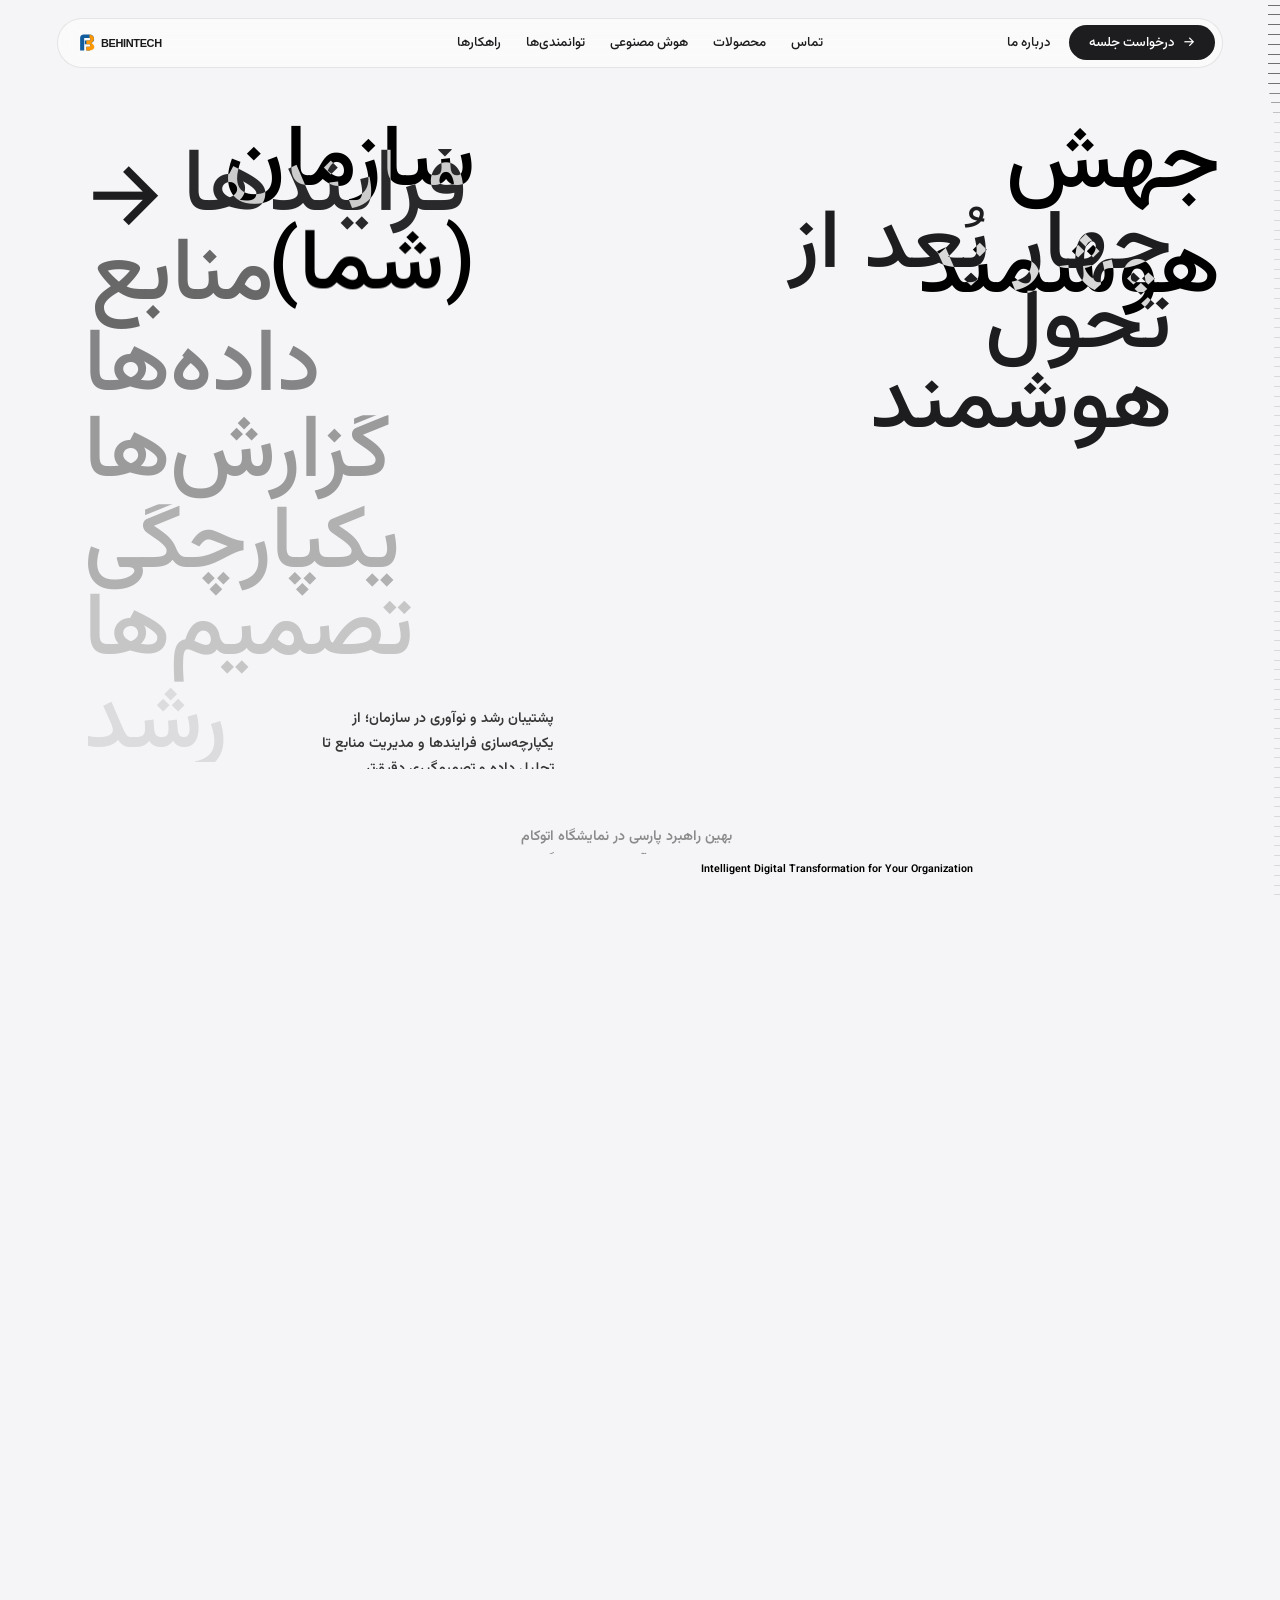
==== commit 614ec4d1: "fix behin" ====
--- a/index.html
+++ b/index.html
@@ -1,3 +1,3 @@
 <!DOCTYPE html>
 
-<html lang="en" translate="no"><head><meta charset="utf-8"/><meta content="width=device-width, initial-scale=1, viewport-fit=cover" name="viewport"/><title>بهین راهبرد پارسی | جهش هوشمند سازمان</title><script type="importmap">{"imports":{"#entry":"/_nuxt/BHQQh9CW.js?v=behin2"}}</script><script>matchMedia('(pointer: fine)').matches&&document.documentElement.classList.add('has-ruler')</script><script>history.scrollRestoration='manual';addEventListener('pagehide',function(){history.scrollRestoration='manual'});if(location.hash){document.documentElement.dataset.place=location.hash;history.replaceState(history.state,'',location.pathname+location.search)}</script><style id="theme-tokens">:root{--bg:#f5f5f7;--bg-rgb:245,245,247;--fg:#1d1d1f;--fg-rgb:29,29,31;--on-fg:#ffffff;--on-fg-rgb:255,255,255;--on-media:var(--bg);--glass:rgba(255, 255, 255, 0.5);--glass-rgb:255,255,255;--hairline:rgba(29, 29, 31, 0.1);--hairline-rgb:29,29,31;--logo:#000000;--logo-rgb:0,0,0;--fg-muted:#6e6e73;--fg-muted-rgb:110,110,115;--fg-secondary:rgba(29, 29, 31, 0.8);--fg-secondary-rgb:29,29,31;--border:#e5e5ea;--border-rgb:229,229,234;--track:#ededf0;--track-rgb:237,237,240;--field:#f0f0f2;--field-rgb:240,240,242;--tick:#d9d9d9;--tick-rgb:217,217,217;--scrim:rgba(0, 0, 0, 0.2);--scrim-rgb:0,0,0;--stage:#000000;--stage-rgb:0,0,0;--inverse-bg:#000000;--inverse-bg-rgb:0,0,0;--inverse-fg:var(--bg);--inverse-muted:#98989d;--inverse-muted-rgb:152,152,157;--inverse-border:#2c2c2e;--inverse-border-rgb:44,44,46}</style><style>@font-face{font-family:Inter Tight Fallback\: BlinkMacSystemFont;src:local(BlinkMacSystemFont);size-adjust:103.165%;ascent-override:93.9027%;descent-override:23.381%;line-gap-override:0%}@font-face{font-family:Inter Tight Fallback\: Segoe UI;src:local(Segoe UI);size-adjust:96.9163%;ascent-override:99.9574%;descent-override:24.8886%;line-gap-override:0%}@font-face{font-family:Inter Tight Fallback\: Helvetica Neue;src:local(Helvetica Neue);size-adjust:95.4861%;ascent-override:101.455%;descent-override:25.2614%;line-gap-override:0%}@font-face{font-family:Inter Tight Fallback\: Arial;src:local(Arial);size-adjust:96.3855%;ascent-override:100.508%;descent-override:25.0256%;line-gap-override:0%}@font-face{font-family:Inter Tight Fallback\: Noto Sans;src:local(Noto Sans);size-adjust:90.6514%;ascent-override:106.866%;descent-override:26.6086%;line-gap-override:0%}:root{--space-2:.125rem;--space-4:.25rem;--space-6:.375rem;--space-8:.5rem;--space-10:.625rem;--space-12:.75rem;--space-14:.875rem;--space-16:1rem;--space-20:1.25rem;--space-22:1.375rem;--space-28:1.75rem;--space-32:2rem;--space-36:2.25rem;--space-40:2.5rem;--space-48:3rem;--space-52:3.25rem;--space-64:4rem;--layout-width:90rem;--safe-x:max(env(safe-area-inset-left), env(safe-area-inset-right));--layout-margin:max(var(--space-64), var(--safe-x));--layout-content:82rem;--grid-columns:12;--grid-gutter:var(--space-20);--size-nav:3.5rem;--size-button-s:2rem;--size-button-m:2.5rem;--size-button-l:3.25rem;--radius-xs:.375rem;--radius-s:.5rem;--radius-card:.625rem;--radius-m:.75rem;--radius-l:1rem;--radius-xl:1.25rem;--radius-pill:999px;--border-hairline:1px;--blur-glass:1.25rem;--shadow-caption:0 .5rem 1.5rem #1d1d1f1f;--shadow-card-glow:0 .375rem .875rem -.5rem #ffffff59;--shadow-s:0 .125rem .25rem #00000014;--font-sans:"Inter Tight", "Inter Tight Fallback: BlinkMacSystemFont", "Inter Tight Fallback: Segoe UI", "Inter Tight Fallback: Helvetica Neue", "Inter Tight Fallback: Arial", "Inter Tight Fallback: Noto Sans", sans-serif;--font-size-h1:6.25rem;--font-size-h2:3.25rem;--font-size-h3:2.25rem;--font-size-paragraph:1rem;--font-size-label:.9375rem;--font-size-control:1.75rem;--font-size-value:1.3125rem;--font-size-meta:.75rem;--font-size-body:1.0625rem;--font-size-tablet-h1:5rem;--font-size-tablet-h2:2.75rem;--font-size-tablet-h3:1.875rem;--font-size-mobile-h1:3.5rem;--font-size-mobile-h2:2rem;--font-size-mobile-h3:1.5rem;--font-size-mobile-body:1rem;--leading-h1:.9;--leading-paragraph:1.1;--leading-label:1;--leading-body:1.5;--indent-paragraph:7rem}@media (width<=1024px){:root{--layout-margin:max(var(--space-32), var(--safe-x));--grid-columns:8;--grid-gutter:var(--space-16)}}@media (width<=640px) and (aspect-ratio<=1){:root{--layout-margin:max(var(--space-16), var(--safe-x));--grid-columns:6;--grid-gutter:var(--space-12)}}:root{--color-base-black:#000;--color-base-white:#fff;--color-slate-50:#f8fafc;--color-slate-100:#f1f5f9;--color-slate-200:#e2e8f0;--color-slate-300:#cbd5e1;--color-slate-400:#94a3b8;--color-slate-500:#64748b;--color-slate-600:#475569;--color-slate-700:#334155;--color-slate-800:#1e293b;--color-slate-900:#0f172a;--color-slate-950:#020617;--color-gray-50:#f9fafb;--color-gray-100:#f3f4f6;--color-gray-200:#e5e7eb;--color-gray-300:#d1d5db;--color-gray-400:#9ca3af;--color-gray-500:#6b7280;--color-gray-600:#4b5563;--color-gray-700:#374151;--color-gray-800:#1f2937;--color-gray-900:#111827;--color-gray-950:#030712;--color-zinc-50:#fafafa;--color-zinc-100:#f4f4f5;--color-zinc-200:#e4e4e7;--color-zinc-300:#d4d4d8;--color-zinc-400:#a1a1aa;--color-zinc-500:#71717a;--color-zinc-600:#52525b;--color-zinc-700:#3f3f46;--color-zinc-800:#27272a;--color-zinc-900:#18181b;--color-zinc-950:#09090b;--color-neutral-50:#fafafa;--color-neutral-100:#f5f5f5;--color-neutral-200:#e5e5e5;--color-neutral-300:#d4d4d4;--color-neutral-400:#a3a3a3;--color-neutral-500:#737373;--color-neutral-600:#525252;--color-neutral-700:#404040;--color-neutral-800:#262626;--color-neutral-900:#171717;--color-neutral-950:#0a0a0a;--color-stone-50:#fafaf9;--color-stone-100:#f5f5f4;--color-stone-200:#e7e5e4;--color-stone-300:#d6d3d1;--color-stone-400:#a8a29e;--color-stone-500:#78716c;--color-stone-600:#57534e;--color-stone-700:#44403c;--color-stone-800:#292524;--color-stone-900:#1c1917;--color-stone-950:#0c0a09;--color-red-50:#fef2f2;--color-red-100:#fee2e2;--color-red-200:#fecaca;--color-red-300:#fca5a5;--color-red-400:#f87171;--color-red-500:#ef4444;--color-red-600:#dc2626;--color-red-700:#b91c1c;--color-red-800:#991b1b;--color-red-900:#7f1d1d;--color-red-950:#450a0a;--color-orange-50:#fff7ed;--color-orange-100:#ffedd5;--color-orange-200:#fed7aa;--color-orange-300:#fdba74;--color-orange-400:#fb923c;--color-orange-500:#f97316;--color-orange-600:#ea580c;--color-orange-700:#c2410c;--color-orange-800:#9a3412;--color-orange-900:#7c2d12;--color-orange-950:#431407;--color-amber-50:#fffbeb;--color-amber-100:#fef3c7;--color-amber-200:#fde68a;--color-amber-300:#fcd34d;--color-amber-400:#fbbf24;--color-amber-500:#f59e0b;--color-amber-600:#d97706;--color-amber-700:#b45309;--color-amber-800:#92400e;--color-amber-900:#78350f;--color-amber-950:#451a03;--color-yellow-50:#fefce8;--color-yellow-100:#fef9c3;--color-yellow-200:#fef08a;--color-yellow-300:#fde047;--color-yellow-400:#facc15;--color-yellow-500:#eab308;--color-yellow-600:#ca8a04;--color-yellow-700:#a16207;--color-yellow-800:#854d0e;--color-yellow-900:#713f12;--color-yellow-950:#422006;--color-lime-50:#f7fee7;--color-lime-100:#ecfccb;--color-lime-200:#d9f99d;--color-lime-300:#bef264;--color-lime-400:#a3e635;--color-lime-500:#84cc16;--color-lime-600:#65a30d;--color-lime-700:#4d7c0f;--color-lime-800:#3f6212;--color-lime-900:#365314;--color-lime-950:#111;--color-green-50:#f0fdf4;--color-green-100:#dcfce7;--color-green-200:#bbf7d0;--color-green-300:#86efac;--color-green-400:#4ade80;--color-green-500:#22c55e;--color-green-600:#16a34a;--color-green-700:#15803d;--color-green-800:#166534;--color-green-900:#14532d;--color-green-950:#052e16;--color-emerald-50:#ecfdf5;--color-emerald-100:#d1fae5;--color-emerald-200:#a7f3d0;--color-emerald-300:#6ee7b7;--color-emerald-400:#34d399;--color-emerald-500:#10b981;--color-emerald-600:#059669;--color-emerald-700:#047857;--color-emerald-800:#065f46;--color-emerald-900:#064e3b;--color-emerald-950:#022c22;--color-teal-50:#f0fdfa;--color-teal-100:#ccfbf1;--color-teal-200:#99f6e4;--color-teal-300:#5eead4;--color-teal-400:#2dd4bf;--color-teal-500:#14b8a6;--color-teal-600:#0d9488;--color-teal-700:#0f766e;--color-teal-800:#115e59;--color-teal-900:#134e4a;--color-teal-950:#042f2e;--color-cyan-50:#ecfeff;--color-cyan-100:#cffafe;--color-cyan-200:#a5f3fc;--color-cyan-300:#67e8f9;--color-cyan-400:#22d3ee;--color-cyan-500:#06b6d4;--color-cyan-600:#0891b2;--color-cyan-700:#0e7490;--color-cyan-800:#155e75;--color-cyan-900:#164e63;--color-cyan-950:#083344;--color-sky-50:#f0f9ff;--color-sky-100:#e0f2fe;--color-sky-200:#bae6fd;--color-sky-300:#7dd3fc;--color-sky-400:#38bdf8;--color-sky-500:#0ea5e9;--color-sky-600:#0284c7;--color-sky-700:#0369a1;--color-sky-800:#075985;--color-sky-900:#0c4a6e;--color-sky-950:#082f49;--color-blue-50:#eff6ff;--color-blue-100:#dbeafe;--color-blue-200:#bfdbfe;--color-blue-300:#93c5fd;--color-blue-400:#60a5fa;--color-blue-500:#3b82f6;--color-blue-600:#2563eb;--color-blue-700:#1d4ed8;--color-blue-800:#1e40af;--color-blue-900:#1e3a8a;--color-blue-950:#172554;--color-indigo-50:#eef2ff;--color-indigo-100:#e0e7ff;--color-indigo-200:#c7d2fe;--color-indigo-300:#a5b4fc;--color-indigo-400:#818cf8;--color-indigo-500:#6366f1;--color-indigo-600:#4f46e5;--color-indigo-700:#4338ca;--color-indigo-800:#3730a3;--color-indigo-900:#312e81;--color-indigo-950:#1e1b4b;--color-violet-50:#f5f3ff;--color-violet-100:#ede9fe;--color-violet-200:#ddd6fe;--color-violet-300:#c4b5fd;--color-violet-400:#a78bfa;--color-violet-500:#8b5cf6;--color-violet-600:#7c3aed;--color-violet-700:#6d28d9;--color-violet-800:#5b21b6;--color-violet-900:#4c1d95;--color-violet-950:#2e1065;--color-purple-50:#faf5ff;--color-purple-100:#f3e8ff;--color-purple-200:#e9d5ff;--color-purple-300:#d8b4fe;--color-purple-400:#c084fc;--color-purple-500:#a855f7;--color-purple-600:#9333ea;--color-purple-700:#7e22ce;--color-purple-800:#6b21a8;--color-purple-900:#581c87;--color-purple-950:#3b0764;--color-fuchsia-50:#fdf4ff;--color-fuchsia-100:#fae8ff;--color-fuchsia-200:#f5d0fe;--color-fuchsia-300:#f0abfc;--color-fuchsia-400:#e879f9;--color-fuchsia-500:#d946ef;--color-fuchsia-600:#c026d3;--color-fuchsia-700:#a21caf;--color-fuchsia-800:#86198f;--color-fuchsia-900:#701a75;--color-fuchsia-950:#4a044e;--color-pink-50:#fdf2f8;--color-pink-100:#fce7f3;--color-pink-200:#fbcfe8;--color-pink-300:#f9a8d4;--color-pink-400:#f472b6;--color-pink-500:#ec4899;--color-pink-600:#db2777;--color-pink-700:#be185d;--color-pink-800:#9d174d;--color-pink-900:#831843;--color-pink-950:#500724;--color-rose-50:#fff1f2;--color-rose-100:#ffe4e6;--color-rose-200:#fecdd3;--color-rose-300:#fda4af;--color-rose-400:#fb7185;--color-rose-500:#f43f5e;--color-rose-600:#e11d48;--color-rose-700:#be123c;--color-rose-800:#9f1239;--color-rose-900:#881337;--color-rose-950:#4c0519}:root,h1{font-family:var(--font-sans)}h1{font-weight:500;font-size:var(--font-size-h1);line-height:var(--leading-h1)}@media (width<=1024px){h1{font-size:var(--font-size-tablet-h1)}}@media (width<=640px){h1{font-size:var(--font-size-mobile-h1)}}a,abbr,acronym,address,applet,article,aside,audio,b,big,blockquote,body,canvas,caption,center,cite,code,dd,del,details,dfn,div,dl,dt,em,embed,fieldset,figcaption,figure,footer,form,h1,h2,h3,h4,h5,h6,header,hgroup,html,i,iframe,img,ins,kbd,label,legend,li,mark,menu,nav,object,ol,output,p,pre,q,ruby,s,samp,section,small,span,strike,strong,sub,summary,sup,table,tbody,td,tfoot,th,thead,time,tr,tt,u,ul,var,video{vertical-align:baseline;border:0;margin:0;padding:0}html{-webkit-text-size-adjust:100%;-ms-text-size-adjust:100%}a img,fieldset,img{border:none}input[type=email],input[type=tel],input[type=text],textarea{--webkit-appearance:none}button,input[type=submit]{cursor:pointer}button::-moz-focus-inner{border:0;padding:0}input[type=submit]::-moz-focus-inner{border:0;padding:0}textarea{overflow:auto}button,input{border:0;margin:0;padding:0}a,a:focus,button,div,h1,h2,h3,h4,h5,h6,input,select,span,textarea{outline-color:currentColor}ol,ul{list-style-type:none}table{border-spacing:0;border-collapse:collapse;width:100%}html{box-sizing:border-box}*,:after,:before{box-sizing:inherit}a{color:inherit;font:inherit;text-decoration:none}img,picture,svg,video{max-width:100%;display:block}button,input,select,textarea{font:inherit}.container{width:100%;padding-left:var(--layout-margin);padding-right:var(--layout-margin);position:relative}.container--fh{height:100%}.container--nm{padding-left:0;padding-right:0}.grid{grid-template-columns:repeat(var(--grid-columns),1fr);-moz-column-gap:var(--grid-gutter);column-gap:var(--grid-gutter);grid-auto-flow:row;display:grid}.grid,.w-100{width:100%}.w-fit{width:fit-content}.h-100{height:100%}.h-100vh{height:100vh}.m-auto{margin:auto}.ml-auto{margin-left:auto}.mr-auto{margin-right:auto}.mt-1{margin-top:.25rem}.mt-2{margin-top:.5rem}.mt-3{margin-top:.75rem}.mt-4{margin-top:1rem}.mt-5{margin-top:1.25rem}.mt-6{margin-top:1.5rem}.mt-7{margin-top:1.75rem}.mt-8{margin-top:2rem}.mb-1{margin-bottom:.25rem}.mb-2{margin-bottom:.5rem}.mb-3{margin-bottom:.75rem}.mb-4{margin-bottom:1rem}.mb-5{margin-bottom:1.25rem}.mb-6{margin-bottom:1.5rem}.mb-7{margin-bottom:1.75rem}.mb-8{margin-bottom:2rem}.ml-1{margin-left:.25rem}.ml-2{margin-left:.5rem}.ml-3{margin-left:.75rem}.ml-4{margin-left:1rem}.ml-5{margin-left:1.25rem}.ml-6{margin-left:1.5rem}.ml-7{margin-left:1.75rem}.ml-8{margin-left:2rem}.mr-1{margin-right:.25rem}.mr-2{margin-right:.5rem}.mr-3{margin-right:.75rem}.mr-4{margin-right:1rem}.mr-5{margin-right:1.25rem}.mr-6{margin-right:1.5rem}.mr-7{margin-right:1.75rem}.mr-8{margin-right:2rem}.pt-1{padding-top:.25rem}.pt-2{padding-top:.5rem}.pt-3{padding-top:.75rem}.pt-4{padding-top:1rem}.pt-5{padding-top:1.25rem}.pt-6{padding-top:1.5rem}.pt-7{padding-top:1.75rem}.pt-8{padding-top:2rem}.pb-1{padding-bottom:.25rem}.pb-2{padding-bottom:.5rem}.pb-3{padding-bottom:.75rem}.pb-4{padding-bottom:1rem}.pb-5{padding-bottom:1.25rem}.pb-6{padding-bottom:1.5rem}.pb-7{padding-bottom:1.75rem}.pb-8{padding-bottom:2rem}.pl-1{padding-left:.25rem}.pl-2{padding-left:.5rem}.pl-3{padding-left:.75rem}.pl-4{padding-left:1rem}.pl-5{padding-left:1.25rem}.pl-6{padding-left:1.5rem}.pl-7{padding-left:1.75rem}.pl-8{padding-left:2rem}.pr-1{padding-right:.25rem}.pr-2{padding-right:.5rem}.pr-3{padding-right:.75rem}.pr-4{padding-right:1rem}.pr-5{padding-right:1.25rem}.pr-6{padding-right:1.5rem}.pr-7{padding-right:1.75rem}.pr-8{padding-right:2rem}.gap-1{gap:.25rem}.gap-2{gap:.5rem}.gap-3{gap:.75rem}.gap-4{gap:1rem}.gap-5{gap:1.25rem}.gap-6{gap:1.5rem}.gap-7{gap:1.75rem}.gap-8{gap:2rem}.flex{display:flex}.justify-between{justify-content:space-between}.justify-center{justify-content:center}.justify-start{justify-content:flex-start}.justify-end{justify-content:flex-end}.align-center{align-items:center}.align-start{align-items:flex-start}.align-end{align-items:flex-end}.flex-column{flex-direction:column}.shrink{flex-shrink:1}.no-shrink{flex-shrink:0}.grow{flex-grow:1}.no-grow{flex-grow:0}.text-center{text-align:center}.text-left{text-align:left}.text-right{text-align:right}.text-ellipsis{text-overflow:ellipsis;white-space:nowrap;overflow:hidden}.hidden{display:none!important}::selection{color:var(--bg);background:var(--fg)}html{--lightningcss-light:initial;--lightningcss-dark: ;color-scheme:light;-webkit-text-decoration-skip-ink:none;text-decoration-skip-ink:none;font-size:max(12px,1.11111vw)}@media (width<=1024px){html{font-size:16px}}@media (width<390px){html{font-size:max(12px,4.10256vw)}}html.lenis.lenis-stopped.is-opening{overflow:visible}html.has-ruler{scrollbar-width:none;-ms-overflow-style:none}html.has-ruler body::-webkit-scrollbar{width:0;height:0;display:none}html.has-ruler::-webkit-scrollbar{width:0;height:0;display:none}html.ruler-grabbing,html.ruler-grabbing *{cursor:grabbing!important}body{color:var(--fg);background-color:var(--bg);font-family:var(--font-sans);font-weight:600;font-size:var(--font-size-paragraph);line-height:var(--leading-paragraph);-webkit-font-smoothing:antialiased;-moz-osx-font-smoothing:grayscale}.fade-enter-from{opacity:0}.fade-enter-active,.fade-leave-active{transition:opacity .3s}.fade-enter,.fade-leave-to{opacity:0}.iconify{flex-shrink:0;width:1em;height:1em;font-size:1rem;display:block}.sr-only{visibility:visible;clip:rect(0,0,0,0);clip-path:inset(50%);white-space:nowrap;border:0;width:1px;height:1px;margin:-1px;padding:0;position:absolute;overflow:hidden}[tabindex="-1"]:focus{outline:none}[data-reveal]{visibility:hidden}.reveal-line-mask{clip-path:inset(0 -.15em -.2em);overflow:visible!important}.reveal-word{white-space:nowrap}[data-reveal=block]{clip-path:inset(-.375rem)}.app-loader__ground{z-index:200;background:var(--bg);position:fixed;inset:0}.app-loader.is-flying .app-loader__ground{display:none}.app-loader.is-fading>*{opacity:0;transition:opacity .3s linear}.app-loader__mark{z-index:200;pointer-events:none;width:4rem;height:4rem;margin:-2rem 0 0 -2rem;position:fixed;top:50%;left:50%}.app-loader__canvas,.app-loader__mark svg{width:100%;height:100%;display:block;position:absolute;inset:0}.app-loader__mark.is-drawn svg{visibility:hidden}@font-face{font-family:Loader Digits;src:url([data-uri])format("woff2");font-weight:500;font-display:block}.app-loader__count{font-family:var(--font-sans);font-weight:500;font-size:var(--font-size-label);line-height:var(--leading-label);font-family:"Loader Digits",var(--font-sans);color:var(--fg);font-variant-numeric:tabular-nums;clip-path:inset(-.15em -.15em -.2em);z-index:200;pointer-events:none;justify-content:center;display:flex;position:fixed;top:calc(50% + 3rem);left:0;right:0}.app-loader__digit{display:inline-block}html.is-loading,html.is-loading.lenis.lenis-stopped{overflow:hidden}html.is-loading .app-nav .app-nav__bar{transform:translateY(calc(-100% - var(--nav-top)))!important}html.is-landing .app-nav .app-nav__bar{transform:none!important}html.is-loading .hero [data-reveal]{visibility:visible}html.is-landing .app-nav__bar>:is(.app-nav__logo,.app-nav__links,.app-nav__right),html.is-loading .app-nav__bar>:is(.app-nav__logo,.app-nav__links,.app-nav__right){visibility:hidden}</style><style>.logo-mark[data-v-39640a56]{flex-shrink:0}</style><style>.logo-wordmark[data-v-f9a31650]{flex-shrink:0;width:4.40725rem;height:1.05381rem}.logo-wordmark--dark[data-v-f9a31650]{width:4.80794rem;height:1.14963rem}</style><style>.logo-lockup[data-v-a3457c20]{align-items:center;gap:.292313rem;display:inline-flex}.logo-lockup--dark[data-v-a3457c20]{gap:.318875rem}</style><style>:where(button.app-link[data-v-50f980ac]){color:inherit;font:inherit;text-align:inherit;background:0 0;border:0;padding:0}.app-link[data-v-50f980ac]{white-space:nowrap;display:inline-flex}.app-link[data-v-50f980ac]:focus-visible{outline-offset:.25rem;outline:2px solid}.app-link__words[data-v-50f980ac]{display:inline-block;position:relative}.app-link__words.is-set .app-link__text[data-v-50f980ac]{color:#0000}.app-link__lines[data-v-50f980ac]{visibility:hidden;clip-path:inset(-.15em -.15em -.2em);position:absolute;inset:0}.app-link__words.is-set .app-link__lines[data-v-50f980ac]{visibility:inherit}.app-link__line[data-v-50f980ac]{position:absolute;inset:0}.app-link__char[data-v-50f980ac]{position:absolute;top:0;left:0}.app-link__char[data-v-50f980ac]:before{content:attr(data-char)}.app-link__label[data-v-50f980ac]{display:inline-block;position:relative}.app-link__label--line[data-v-50f980ac]{--from:0;--to:1}.app-link__label--line[data-v-50f980ac]:after{content:"";height:var(--border-hairline);clip-path:inset(0 calc((1 - var(--to))*100%) 0 calc(var(--from)*100%));background-image:linear-gradient(90deg,currentColor 50%,#0000 50%);background-size:.375rem 100%;position:absolute;bottom:-.125rem;left:0;right:0}.app-link__slot[data-v-50f980ac]{margin-right:var(--space-6);align-items:center;display:flex;position:absolute;top:0;bottom:0;right:100%;overflow:clip}.app-link__arrow[data-v-50f980ac]{opacity:0;display:inline-block;transform:translate(-100%)}</style><style>.app-button[data-v-db62c44e]{--pull-start:0;--pull-end:0;--radius:calc(var(--height)/2);--reach-start:calc(var(--pull-start)*1rem/16);--reach-end:calc(var(--pull-end)*1rem/16);--tip-start:max(var(--radius) / 2, var(--radius) + var(--pull-start) * .075rem);--tip-end:max(var(--radius) / 2, var(--radius) + var(--pull-end) * .075rem);isolation:isolate;border-radius:var(--radius-pill);white-space:nowrap;flex-shrink:0;display:inline-flex;position:relative}.app-button[data-v-db62c44e]:focus-visible{outline:2px solid var(--fg);outline-offset:2px}.app-button__skin[data-v-db62c44e]{z-index:-1;top:0;bottom:0;left:calc(var(--reach-start)*-1);right:calc(var(--reach-end)*-1);border-radius:var(--tip-start) var(--tip-end) var(--tip-end) var(--tip-start)/var(--radius);transform:scaleY(calc(1 - (var(--pull-start) + var(--pull-end))*.003));position:absolute}.app-button__skin[data-v-db62c44e]:after{content:"";border-radius:inherit;background-color:var(--scrim);opacity:0;transition:opacity .4s cubic-bezier(.16,1,.3,1);position:absolute;inset:0}@media (prefers-reduced-motion:reduce){.app-button__skin[data-v-db62c44e]:after{transition:none}}.app-button.is-shaded .app-button__skin[data-v-db62c44e]:after{opacity:1}.app-button__frame[data-v-db62c44e]{padding:0 var(--pad);clip-path:inset(0 calc(var(--reach-end)*-1) 0 calc(var(--reach-start)*-1) round var(--tip-start) var(--tip-end) var(--tip-end) var(--tip-start)/var(--radius));flex:1;justify-content:center;align-items:center;display:flex}.app-button__content[data-v-db62c44e]{align-items:center;gap:var(--space-10);display:inline-flex;position:relative}.app-button__label[data-v-db62c44e]{display:inline-block}.app-button__arrow-end[data-v-db62c44e],.app-button__arrow-start[data-v-db62c44e]{font-size:var(--font-size-label);display:inline-block}.app-button__arrow-end[data-v-db62c44e]:before,.app-button__arrow-start[data-v-db62c44e]:before{content:"→"}.app-button__arrow-start[data-v-db62c44e]{opacity:0;position:absolute;left:0}.app-button--plain .app-button__arrow-end[data-v-db62c44e],.app-button--plain .app-button__arrow-start[data-v-db62c44e]{display:none}.app-button--primary[data-v-db62c44e]{color:var(--on-fg)}.app-button--primary .app-button__skin[data-v-db62c44e]{background-color:var(--fg)}.app-button--secondary[data-v-db62c44e]{color:var(--fg)}.app-button--secondary .app-button__skin[data-v-db62c44e]{background-color:var(--glass);border:var(--border-hairline) solid var(--hairline);-webkit-backdrop-filter:blur(calc(var(--blur-glass)/2));backdrop-filter:blur(calc(var(--blur-glass)/2))}.app-button--secondary .app-button__skin[data-v-db62c44e]:after{inset:calc(var(--border-hairline)*-1)}.app-button--s[data-v-db62c44e]{--height:var(--size-button-s);--pad:var(--space-16);height:var(--height);font-family:var(--font-sans);font-weight:500;font-size:var(--font-size-label);line-height:var(--leading-label)}.app-button--s .app-button__content[data-v-db62c44e]{gap:var(--space-8)}.app-button--m[data-v-db62c44e]{--height:var(--size-button-m);--pad:var(--space-22);font-size:var(--font-size-label)}.app-button--l[data-v-db62c44e],.app-button--m[data-v-db62c44e]{height:var(--height);font-family:var(--font-sans);font-weight:500;line-height:var(--leading-label)}.app-button--l[data-v-db62c44e]{--height:var(--size-button-l);--pad:var(--space-28);font-size:var(--font-size-paragraph)}</style><style>.app-menu-button[data-v-48e754eb]{width:var(--size-button-m);height:var(--size-button-m);border-radius:var(--radius-pill);background-color:var(--glass);border:var(--border-hairline) solid var(--hairline);-webkit-backdrop-filter:blur(calc(var(--blur-glass)/2));backdrop-filter:blur(calc(var(--blur-glass)/2));flex-shrink:0;position:relative}.app-menu-button[data-v-48e754eb]:focus-visible{outline:2px solid var(--fg);outline-offset:2px}.app-menu-button__bar[data-v-48e754eb]{background-color:var(--fg);width:1rem;height:.09375rem;margin:-.046875rem 0 0 -.5rem;transition:transform .2s cubic-bezier(.16,1,.3,1);position:absolute;top:50%;left:50%;transform:translateY(-.203125rem)}.app-menu-button__bar[data-v-48e754eb]:nth-child(2){transform:translateY(.203125rem)}@media (prefers-reduced-motion:reduce){.app-menu-button__bar[data-v-48e754eb]{transition:none}}.is-open .app-menu-button__bar[data-v-48e754eb]{transform:rotate(45deg)}.is-open .app-menu-button__bar[data-v-48e754eb]:nth-child(2){transform:rotate(-45deg)}</style><style>.app-menu__scrim[data-v-4bed7237]{background-color:var(--scrim);position:fixed;inset:0}.app-menu__panel[data-v-4bed7237]{top:calc(100% + var(--space-8));align-items:flex-start;gap:var(--space-12);max-height:calc(100svh - var(--nav-top)*2 - var(--size-nav) - var(--space-8));overscroll-behavior:contain;padding:var(--space-32) var(--space-32) var(--space-48);border-radius:var(--radius-xl);background-color:var(--glass);border:var(--border-hairline) solid var(--hairline);-webkit-backdrop-filter:blur(calc(var(--blur-glass)/2));backdrop-filter:blur(calc(var(--blur-glass)/2));flex-direction:column;display:flex;position:absolute;left:0;right:0;overflow-y:auto}@media (width<=640px) and (aspect-ratio<=1){.app-menu__panel[data-v-4bed7237]{gap:var(--space-16);padding:var(--space-22)}}.app-menu__links[data-v-4bed7237]{gap:var(--space-12);overflow-clip-margin:.3em;flex-direction:column;display:flex;overflow:clip}.app-menu__link[data-v-4bed7237]{color:var(--fg);font-family:var(--font-sans);font-weight:500;font-size:var(--font-size-h2);line-height:1}@media (width<=1024px){.app-menu__link[data-v-4bed7237]{font-size:var(--font-size-tablet-h2)}}@media (width<=640px){.app-menu__link[data-v-4bed7237]{font-size:var(--font-size-mobile-h2)}}.app-menu__rule[data-v-4bed7237]{background-color:var(--hairline);border:0;align-self:stretch;height:1px;margin:0;display:none}@media (width<=640px) and (aspect-ratio<=1){.app-menu__rule[data-v-4bed7237]{display:block}}.app-menu__sign-in[data-v-4bed7237]{display:none}@media (width<=640px) and (aspect-ratio<=1){.app-menu__sign-in[data-v-4bed7237]{display:inline-flex}}</style><style>.app-nav[data-v-a799f99b]{--nav-top:var(--space-20);z-index:100;top:var(--nav-top);left:var(--layout-margin);right:var(--layout-margin);position:fixed}.app-nav[data-v-a799f99b]:not(.app-nav--active){pointer-events:none}@media (width<=1024px){.app-nav[data-v-a799f99b]{--nav-top:1.5rem}}@media (width<=640px) and (aspect-ratio<=1){.app-nav[data-v-a799f99b]{--nav-top:var(--space-16)}}.app-nav__bar[data-v-a799f99b]{z-index:1;height:var(--size-nav);padding-left:var(--space-22);padding-right:var(--space-8);border-radius:var(--radius-pill);transform:translateY(calc(-100% - var(--nav-top)));background-color:var(--glass);border:var(--border-hairline) solid var(--hairline);-webkit-backdrop-filter:blur(calc(var(--blur-glass)/2));backdrop-filter:blur(calc(var(--blur-glass)/2));justify-content:space-between;align-items:center;transition:transform .45s cubic-bezier(.16,1,.3,1);display:flex;position:relative;overflow:clip}@media (width<=640px) and (aspect-ratio<=1){.app-nav__bar[data-v-a799f99b]{padding-left:var(--space-16)}}:is(.app-nav--active .app-nav__bar[data-v-a799f99b],.app-nav--coming .app-nav__bar[data-v-a799f99b],.app-nav:has(:focus-visible) .app-nav__bar[data-v-a799f99b]){transform:none}.app-nav__logo[data-v-a799f99b]{display:flex}.app-nav__mark[data-v-a799f99b]{display:none}@media (width<=640px) and (aspect-ratio<=1){.app-nav__mark[data-v-a799f99b]{display:block}.app-nav__lockup[data-v-a799f99b]{display:none}}.app-nav__links[data-v-a799f99b]{align-items:center;gap:var(--space-28);display:flex;position:absolute;top:50%;left:50%;transform:translate(-50%,-50%)}@media (width<=1024px){.app-nav__links[data-v-a799f99b]{display:none}}.app-nav__right[data-v-a799f99b]{align-items:center;gap:var(--space-20);display:flex}@media (width<=1024px){.app-nav__right[data-v-a799f99b]{gap:var(--space-12)}}@media (width<=640px) and (aspect-ratio<=1){.app-nav__right[data-v-a799f99b]{gap:var(--space-8)}}.app-nav__link[data-v-a799f99b],.app-nav__sign-in[data-v-a799f99b]{font-family:var(--font-sans);font-weight:500;font-size:var(--font-size-label);line-height:var(--leading-label);color:var(--fg)}@media (width<=640px) and (aspect-ratio<=1){.app-nav__sign-in[data-v-a799f99b]{display:none}}.app-nav__menu-button[data-v-a799f99b]{display:none}@media (width<=1024px){.app-nav__menu-button[data-v-a799f99b]{display:block}}</style><style>.scroll-ruler[data-v-733eba8e]{z-index:90;cursor:pointer;touch-action:none;-webkit-user-select:none;user-select:none;width:.875rem;position:fixed;top:0;bottom:0;right:0}.scroll-ruler__canvas[data-v-733eba8e]{pointer-events:none;width:100%;height:100%;position:absolute;inset:0}</style><style>html.lenis,html.lenis body{height:auto}.lenis:not(.lenis-autoToggle).lenis-stopped{overflow:clip}.lenis [data-lenis-prevent-horizontal],.lenis [data-lenis-prevent-touch],.lenis [data-lenis-prevent-vertical],.lenis [data-lenis-prevent-wheel],.lenis [data-lenis-prevent]{overscroll-behavior:contain}.lenis.lenis-smooth iframe{pointer-events:none}.lenis.lenis-autoToggle{transition-behavior:allow-discrete;transition-property:overflow;transition-duration:1ms}</style><style>.film[data-v-02f47fdf]{--card-w:6.625rem;--card-h:9.375rem;--gap:var(--space-8);--pill:1.625rem;--pill-gap:var(--space-8);--ruler-h:.75rem;--ruler-gap:var(--space-10);--inset:var(--space-8);--pitch:calc(var(--card-w) + var(--gap));width:100%;height:calc(var(--pill) + var(--pill-gap) + var(--ruler-h) + var(--ruler-gap) + var(--card-h));pointer-events:none;-webkit-user-select:none;user-select:none;position:relative;overflow-x:clip}@media (width<=1024px){.film[data-v-02f47fdf]{--card-w:9.375rem;--card-h:13.25rem;--gap:var(--space-10)}}@media (width<=640px) and (aspect-ratio<=1){.film[data-v-02f47fdf]{--card-w:4.5rem;--card-h:6.375rem;--gap:var(--space-6);--pill:1.5rem;--pill-gap:var(--space-6);--ruler-h:.625rem;--ruler-gap:var(--space-8);--inset:var(--space-6)}}.film__time[data-v-02f47fdf]{font-family:var(--font-sans);font-weight:500;font-size:var(--font-size-label);line-height:var(--leading-label);height:var(--pill);padding:0 var(--space-10);border-radius:var(--radius-pill);color:var(--on-fg);font-variant-numeric:tabular-nums;align-items:center;display:flex;top:0;left:50%;transform:translate(-50%)}.film__playhead[data-v-02f47fdf],.film__time[data-v-02f47fdf]{z-index:1;background:var(--fg);position:absolute}.film__playhead[data-v-02f47fdf]{top:var(--pill);bottom:calc(var(--space-8)*-1);width:.125rem;left:calc(50% - .0625rem)}.film__track[data-v-02f47fdf]{--played:0;top:calc(var(--pill) + var(--pill-gap));gap:var(--ruler-gap);transform:translateX(calc((var(--reach) + .5 + var(--played))*-1*var(--pitch)));will-change:transform;flex-direction:column;display:flex;position:absolute;left:50%}.film__ruler[data-v-02f47fdf]{height:var(--ruler-h);background:repeating-linear-gradient(to right,var(--tick) 0 1px,transparent 1px var(--pitch)),repeating-linear-gradient(to right,var(--tick) 0 1px,transparent 1px calc(var(--pitch)/4)) 0 100%/100% 50% no-repeat}.film__strip[data-v-02f47fdf]{display:flex}.film__frame[data-v-02f47fdf]{width:var(--pitch);height:var(--card-h);padding:0 calc(var(--gap)/2);flex:none}.film__poster[data-v-02f47fdf]{-o-object-fit:cover;object-fit:cover;width:100%}.film__empty[data-v-02f47fdf],.film__poster[data-v-02f47fdf]{border-radius:var(--radius-s);height:100%;display:block}.film__empty[data-v-02f47fdf]{font-family:var(--font-sans);font-weight:500;font-size:var(--font-size-label);line-height:var(--leading-label);padding:calc(var(--inset) - 1px);border:1px dashed var(--fg);color:var(--fg-muted)}</style><style>.not-found[data-v-09908026]{--words-gap:var(--space-40);--film-gap:var(--space-36);min-height:100svh;padding-top:calc(var(--space-20) + var(--size-nav));flex-direction:column;display:flex}@media (width<=1024px){.not-found[data-v-09908026]{--words-gap:var(--space-32);--film-gap:var(--space-64)}}@media (width<=640px) and (aspect-ratio<=1){.not-found[data-v-09908026]{--words-gap:1.5rem;--film-gap:var(--space-36);padding-top:calc(var(--space-16) + var(--size-nav))}}.not-found__body[data-v-09908026]{width:100%;padding:var(--space-32) 0;margin:auto 0}.not-found__words[data-v-09908026]{align-items:center;gap:var(--words-gap);padding:0 var(--layout-margin);text-align:center;flex-direction:column;display:flex}.not-found__title[data-v-09908026]{font-family:var(--font-sans);font-weight:500;font-size:var(--font-size-h1);line-height:var(--leading-h1)}@media (width<=1024px){.not-found__title[data-v-09908026]{font-size:var(--font-size-tablet-h1)}}@media (width<=640px){.not-found__title[data-v-09908026]{font-size:var(--font-size-mobile-h1)}}.not-found__title[data-v-09908026]{color:var(--fg);margin:0;line-height:1}.not-found__quiet[data-v-09908026]{color:var(--fg-muted)}.not-found__text[data-v-09908026]{font-family:var(--font-sans);font-weight:600;font-size:var(--font-size-paragraph);line-height:var(--leading-paragraph);color:var(--fg);margin:0}@media (aspect-ratio>1),(width>640px){.not-found__break[data-v-09908026]{display:none}}.not-found__actions[data-v-09908026]{gap:var(--space-12);display:flex}@media (width<=640px) and (aspect-ratio<=1){.not-found__actions[data-v-09908026]{flex-direction:column;align-items:center}}.not-found__film[data-v-09908026]{margin-top:var(--film-gap)}</style><style>.logo-carousel[data-v-31aace83]{aspect-ratio:1;display:block;position:relative}.logo-carousel__canvas[data-v-31aace83],.logo-carousel__still[data-v-31aace83]{width:100%;height:100%;position:absolute;inset:0}.logo-carousel.is-drawn .logo-carousel__still[data-v-31aace83]{visibility:hidden}</style><style>.app-footer[data-v-12c0fe59]{z-index:2;gap:var(--space-64);padding:var(--space-64) var(--layout-margin) var(--space-32);background:var(--inverse-bg);color:var(--inverse-fg);flex-direction:column;display:flex;position:relative}@media (width<=1024px){.app-footer[data-v-12c0fe59]{padding-top:var(--space-48)}}@media (width<=640px) and (aspect-ratio<=1){.app-footer[data-v-12c0fe59]{gap:var(--space-48)}}.app-footer__top[data-v-12c0fe59]{gap:var(--space-20);padding-bottom:var(--space-32);display:flex}@media (width<=1024px){.app-footer__top[data-v-12c0fe59]{gap:var(--space-48);flex-direction:column;padding-bottom:0}}@media (width<=640px) and (aspect-ratio<=1){.app-footer__top[data-v-12c0fe59]{gap:var(--space-40)}}.app-footer__brand[data-v-12c0fe59]{align-items:flex-start;gap:var(--space-20);flex-direction:column;flex:1;display:flex}@media (width<=640px) and (aspect-ratio<=1){.app-footer__brand[data-v-12c0fe59]{gap:var(--space-16)}}.app-footer__line[data-v-12c0fe59]{font-family:var(--font-sans);font-weight:500;font-size:var(--font-size-h2);line-height:1}@media (width<=1024px){.app-footer__line[data-v-12c0fe59]{font-size:var(--font-size-tablet-h2)}}@media (width<=640px){.app-footer__line[data-v-12c0fe59]{font-size:var(--font-size-mobile-h2)}}.app-footer__line[data-v-12c0fe59]{white-space:nowrap;margin:0}.app-footer__mail[data-v-12c0fe59]{font-family:var(--font-sans);font-weight:500;font-size:var(--font-size-paragraph);line-height:var(--leading-label);color:var(--inverse-fg)}.app-footer__links[data-v-12c0fe59]{gap:var(--space-20);padding-top:var(--space-8);flex:1;display:flex}@media (width<=1024px){.app-footer__links[data-v-12c0fe59]{gap:var(--space-16);padding-top:0}}@media (width<=640px) and (aspect-ratio<=1){.app-footer__links[data-v-12c0fe59]{gap:var(--space-32);flex-direction:column}}.app-footer__pages[data-v-12c0fe59]{display:contents}@media (width<=1024px){.app-footer__pages[data-v-12c0fe59]{gap:var(--space-16);flex:1;display:flex}}@media (width<=640px) and (aspect-ratio<=1){.app-footer__pages[data-v-12c0fe59]{gap:var(--space-12)}}.app-footer__column[data-v-12c0fe59]{align-items:flex-start;gap:var(--space-10);flex-direction:column;flex:1;min-width:0;display:flex}@media (width<=1024px){.app-footer__column[data-v-12c0fe59]{gap:var(--space-14)}}.app-footer__title[data-v-12c0fe59]{font-size:var(--font-size-label);color:var(--inverse-muted)}.app-footer__link[data-v-12c0fe59],.app-footer__title[data-v-12c0fe59]{font-family:var(--font-sans);font-weight:500;line-height:var(--leading-label)}.app-footer__link[data-v-12c0fe59]{font-size:var(--font-size-paragraph);color:var(--inverse-fg);position:relative}.app-footer__link.is-current[data-v-12c0fe59]:after{content:"";height:var(--border-hairline);background-image:linear-gradient(90deg,currentColor 50%,#0000 50%);background-size:.375rem 100%;position:absolute;bottom:-.125rem;left:0;right:0}.app-footer__legal[data-v-12c0fe59]{align-items:flex-start;gap:var(--space-10);flex-direction:column;display:flex}@media (width<=1024px){.app-footer__legal[data-v-12c0fe59]{justify-items:start;gap:var(--space-14) var(--space-16);grid-template-rows:repeat(4,auto);grid-template-columns:1fr 1fr;grid-auto-flow:column;width:100%;display:grid}}@media (width<=640px) and (aspect-ratio<=1){.app-footer__legal[data-v-12c0fe59]{-moz-column-gap:var(--space-12);column-gap:var(--space-12)}}.app-footer__sign[data-v-12c0fe59]{gap:var(--space-40);flex-direction:column;display:flex}@media (width<=1024px){.app-footer__sign[data-v-12c0fe59]{gap:var(--space-32)}}@media (width<=640px) and (aspect-ratio<=1){.app-footer__sign[data-v-12c0fe59]{gap:var(--space-20)}}.app-footer__lockup[data-v-12c0fe59]{-moz-column-gap:4.81227%;align-items:center;column-gap:4.81227%;display:flex}.app-footer__mark[data-v-12c0fe59]{flex-shrink:0;width:22.6354%}.app-footer__wordmark[data-v-12c0fe59]{flex-shrink:0;width:72.5524%;height:auto}.app-footer__bottom[data-v-12c0fe59]{justify-content:space-between;gap:var(--space-16);white-space:nowrap;display:flex}.app-footer__small[data-v-12c0fe59]{color:var(--inverse-muted)}.app-footer__credit[data-v-12c0fe59],.app-footer__small[data-v-12c0fe59]{font-family:var(--font-sans);font-weight:500;font-size:var(--font-size-label);line-height:var(--leading-label);flex:1 0 0}.app-footer__credit[data-v-12c0fe59]{text-align:right;color:var(--inverse-fg)}.app-footer__hint[data-v-12c0fe59]{font-family:var(--font-sans);font-weight:500;font-size:var(--font-size-label);line-height:var(--leading-label);color:var(--inverse-muted);display:none}@media (width>=1100px) and (hover:hover) and (pointer:fine) and (prefers-reduced-motion:no-preference){.app-footer__hint[data-v-12c0fe59]{display:block}}.app-footer__studio[data-v-12c0fe59]{color:inherit;text-underline-position:from-font;text-decoration:underline}</style><style>.story-scene[data-v-aafda1ff]{z-index:-1;pointer-events:none;width:100%;height:100%;display:block;position:fixed;inset:0}.story-scene[hidden][data-v-aafda1ff]{display:none}.story-scene[data-v-aafda1ff]:not(.is-drawn){visibility:hidden}</style><style>.hero[data-v-321f34ea]{height:100svh;position:relative;overflow:hidden}.hero__container[data-v-321f34ea]{z-index:2;mix-blend-mode:difference;color:#f5f5f7;justify-content:space-between;align-items:center;gap:var(--space-40);flex-direction:column;min-height:100%;padding-top:8.0625rem;padding-bottom:1.5625rem;display:flex;position:relative}@media (width<=1024px){.hero__container[data-v-321f34ea]{padding-top:8.5rem;padding-bottom:3rem}}@media (width<=640px) and (aspect-ratio<=1){.hero__container[data-v-321f34ea]{padding-top:6.5rem;padding-bottom:2rem}}.hero__title[data-v-321f34ea]{width:100%;font-family:var(--font-sans);font-weight:500;font-size:var(--font-size-h1);line-height:var(--leading-h1);justify-content:space-between;align-items:center;padding:0 .1875rem 0 .125rem;display:flex;position:relative}@media (width<=1024px){.hero__title[data-v-321f34ea]{font-size:var(--font-size-tablet-h1)}}@media (width<=640px){.hero__title[data-v-321f34ea]{font-size:var(--font-size-mobile-h1)}}@media (width<=1024px){.hero__title[data-v-321f34ea]{align-items:flex-start;gap:var(--space-8);flex-direction:column;padding:0}}.hero__title-group-1[data-v-321f34ea]{width:min-content}.hero__title-group-2[data-v-321f34ea]{text-align:right;width:4.7em}@media (width<=1024px){.hero__title-group-2[data-v-321f34ea]{align-self:flex-end}}.hero__marquee[data-v-321f34ea]{clip-path:inset(-.5em 0);display:inline-block;position:relative}.hero__marquee-size[data-v-321f34ea]{visibility:hidden}.hero__marquee-copy[data-v-321f34ea]:before,.hero__marquee-size[data-v-321f34ea]:before{content:attr(data-word)}.hero__marquee-track[data-v-321f34ea]{white-space:nowrap;will-change:transform;animation:3s linear infinite hero-marquee-321f34ea;display:flex;position:absolute;top:0;left:0}@media (prefers-reduced-motion:reduce){.hero__marquee-track[data-v-321f34ea]{animation:none}}.hero__marquee-word[data-v-321f34ea]{padding-right:.25em}@keyframes hero-marquee-321f34ea{to{transform:translate(-50%)}}.hero__texts[data-v-321f34ea]{--step:13.875rem;gap:var(--space-12);flex-direction:column;font-weight:600;display:flex}@media (width<=1024px){.hero__texts[data-v-321f34ea]{--step:12.5rem}}@media (width<=640px) and (aspect-ratio<=1){.hero__texts[data-v-321f34ea]{--step:6.625rem}}.hero__text-1[data-v-321f34ea]{max-width:17.375rem}@media (width<=640px) and (aspect-ratio<=1){.hero__text-1[data-v-321f34ea]{max-width:14.75rem}}.hero__text-2[data-v-321f34ea]{margin-left:var(--step);max-width:16.0625rem}@media (width<=640px) and (aspect-ratio<=1){.hero__text-2[data-v-321f34ea]{max-width:14.375rem}}.hero__text-3[data-v-321f34ea]{margin-left:calc(var(--step)*2)}</style><style>.handoff[data-v-907669fe]{z-index:1;background:var(--bg);position:relative}.handoff-layer[data-v-907669fe]{z-index:1;visibility:hidden;pointer-events:none;position:fixed;inset:0}.handoff-layer__screen[data-v-907669fe]{--scale:.66;--corner:1.25rem;border-radius:var(--corner);background:var(--bg);width:100vw;height:100vh;box-shadow:0 calc(.125rem/var(--scale)) calc(.25rem/var(--scale)) #00000014;transform-origin:0 0;will-change:transform;pointer-events:auto;cursor:pointer;display:block;position:absolute;top:0;left:0;overflow:hidden}.handoff-layer__frame[data-v-907669fe]{-o-object-fit:cover;object-fit:cover;-o-object-position:50% 0;object-position:50% 0;pointer-events:none;border:0;width:100%;height:100%;display:block}.handoff-layer__capsule[data-v-907669fe]{align-items:center;gap:var(--space-12);padding:var(--space-12) var(--space-20);border-radius:var(--radius-pill);background:var(--on-fg);box-shadow:var(--shadow-caption);display:flex;position:absolute;bottom:1.5rem;left:50%;transform:translate(-50%)}.handoff-layer__label[data-v-907669fe]{font-family:var(--font-sans);font-weight:500;font-size:var(--font-size-paragraph);line-height:var(--leading-label);color:var(--fg);white-space:nowrap}.handoff-layer__track[data-v-907669fe]{border-radius:var(--radius-pill);background:var(--border);width:3.5rem;height:.1875rem;overflow:hidden}.handoff-layer__fill[data-v-907669fe]{background:var(--fg);transform-origin:0;height:100%;transition:transform .12s linear;display:block;transform:scaleX(0)}</style><style>.library[data-v-d4641817]{height:100svh;position:relative;overflow:hidden}.library__frame[data-v-d4641817]{align-items:center;height:100%;padding:6rem 0;display:flex;position:relative}@media (width<=1024px){.library__frame[data-v-d4641817]{height:auto;min-height:100%;padding:0 0 var(--space-64);flex-direction:column;align-items:stretch}}@media (width<=640px) and (aspect-ratio<=1){.library__frame[data-v-d4641817]{padding-bottom:var(--space-32)}}.library__wall[data-v-d4641817]{visibility:visible;pointer-events:none;width:51.5625rem;position:absolute;top:0;bottom:0;left:-7.1875rem}@media (width<=1024px){.library__wall[data-v-d4641817]{flex:1 0 auto;width:auto;min-height:15rem;position:relative;left:0}}@media (width<=640px) and (aspect-ratio<=1){.library__wall[data-v-d4641817]{min-height:10rem}}.library__wall-image[data-v-d4641817]{-o-object-fit:cover;object-fit:cover;width:100%;height:100%;position:absolute;inset:0}@media (width<=1024px){.library__container[data-v-d4641817]{padding-top:3.5rem}}@media (width<=640px) and (aspect-ratio<=1){.library__container[data-v-d4641817]{padding-top:var(--space-32)}}.library__text[data-v-d4641817]{align-items:flex-start;gap:var(--space-52);flex-direction:column;grid-column:8/-1;display:flex}@media (width<=1024px){.library__text[data-v-d4641817]{gap:var(--space-40);grid-column:1/-1}}@media (width<=640px) and (aspect-ratio<=1){.library__text[data-v-d4641817]{gap:var(--space-28)}}.library__action[data-v-d4641817]{display:flex}.library__heading[data-v-d4641817]{gap:var(--space-40);flex-direction:column;display:flex}@media (width<=1024px){.library__heading[data-v-d4641817]{gap:var(--space-32)}}@media (width<=640px) and (aspect-ratio<=1){.library__heading[data-v-d4641817]{gap:var(--space-20)}}.library__title[data-v-d4641817]{font-family:var(--font-sans);font-weight:500;font-size:var(--font-size-h1);line-height:var(--leading-h1)}@media (width<=1024px){.library__title[data-v-d4641817]{font-size:var(--font-size-tablet-h1)}}@media (width<=640px){.library__title[data-v-d4641817]{font-size:var(--font-size-mobile-h1)}}.library__title[data-v-d4641817]{max-width:4.77em}@media (width<=1024px){.library__title[data-v-d4641817]{max-width:none}}.library__copy[data-v-d4641817]{--step:13.8125rem;align-items:flex-start;gap:var(--space-12);font-family:var(--font-sans);font-weight:600;font-size:var(--font-size-paragraph);line-height:var(--leading-paragraph);flex-direction:column;display:flex}@media (width<=640px) and (aspect-ratio<=1){.library__copy[data-v-d4641817]{--step:8.625rem}}.library__copy-1[data-v-d4641817],.library__copy-2[data-v-d4641817]{max-width:16rem}@media (width<=640px) and (aspect-ratio<=1){.library__copy-1[data-v-d4641817],.library__copy-2[data-v-d4641817]{max-width:13.75rem}}.library__copy-2[data-v-d4641817]{margin-left:var(--step)}</style><style>.app-ruler[data-v-d73b2274]{flex:none;width:1.25rem;position:relative}.app-ruler__canvas[data-v-d73b2274]{width:100%;height:100%;position:absolute;inset:0}</style><style>.categories[data-v-dbfd8d2e]{--drum:0;align-items:safe center;height:100svh;padding:2rem 0 1.25rem;display:flex;position:relative;overflow:hidden}@media (width<=1024px){.categories[data-v-dbfd8d2e]{padding:var(--space-64) 0}}@media (width<=640px) and (aspect-ratio<=1){.categories[data-v-dbfd8d2e]{--drum:1;--top:1.125rem;padding:var(--top) 0 1.5rem;flex-direction:column;align-items:stretch}}.categories__body[data-v-dbfd8d2e]{font-family:var(--font-sans);font-weight:500;font-size:var(--font-size-h1);line-height:var(--leading-h1)}@media (width<=1024px){.categories__body[data-v-dbfd8d2e]{font-size:var(--font-size-tablet-h1)}}@media (width<=640px){.categories__body[data-v-dbfd8d2e]{font-size:var(--font-size-mobile-h1)}}.categories__body[data-v-dbfd8d2e]{font-size:clamp(var(--font-size-tablet-h1),(100svh - 3.25rem)/6.9,var(--font-size-h1));position:static}@media (width<=1024px){.categories__body[data-v-dbfd8d2e]{font-size:clamp(var(--font-size-mobile-h1),(100svh - 8rem)/8.7,var(--font-size-tablet-h1))}}@media (width<=640px) and (aspect-ratio<=1){.categories__body[data-v-dbfd8d2e]{--room:max(7.5rem, 100svh - 25.3125rem);font-size:var(--font-size-mobile-h1);flex-direction:column;flex:1;display:flex;position:relative}}.categories__cards[data-v-dbfd8d2e]{top:0;bottom:0;right:0;left:calc(var(--layout-margin) + ((100% - 2*var(--layout-margin) - 11*var(--grid-gutter))/12 + var(--grid-gutter))*7);pointer-events:none;position:absolute}@media (width<=1024px){.categories__cards[data-v-dbfd8d2e]{left:calc(50% + 1.4375rem)}}@media (width<=640px) and (aspect-ratio<=1){.categories__cards[data-v-dbfd8d2e]{min-height:var(--room);flex:1;display:flex;position:relative;inset:auto}}.categories__field[data-v-dbfd8d2e]{position:absolute;inset:0}@media (width<=640px) and (aspect-ratio<=1){.categories__field[data-v-dbfd8d2e]{inset:calc(var(--top)*-1) calc(var(--layout-margin)*-1) 0}}.categories__still[data-v-dbfd8d2e]{height:min(var(--d-height) * .0625rem,100svh - 5.21875rem);position:absolute;top:50%;left:0;right:0;transform:translateY(-50%)}@media (width<=1024px){.categories__still[data-v-dbfd8d2e]{height:min(var(--t-height) * .0625rem,100svh - 8rem)}}@media (width<=640px) and (aspect-ratio<=1){.categories__still[data-v-dbfd8d2e]{width:min(100%,var(--room) * var(--p-ratio));height:auto;aspect-ratio:var(--p-ratio);margin:auto;position:relative;top:auto;transform:none}}.categories__card[data-v-dbfd8d2e]{top:var(--d-y);left:var(--d-x);width:var(--d-w);aspect-ratio:3/4;-o-object-fit:cover;object-fit:cover;border-radius:var(--radius-card);height:auto;box-shadow:var(--shadow-card-glow);position:absolute}@media (width<=1024px){.categories__card[data-v-dbfd8d2e]{top:var(--t-y);left:var(--t-x);width:var(--t-w)}}@media (width<=640px) and (aspect-ratio<=1){.categories__card[data-v-dbfd8d2e]{top:var(--p-y);left:var(--p-x);width:var(--p-w)}}.categories__list[data-v-dbfd8d2e]{gap:var(--space-10);-webkit-mask-image:linear-gradient(transparent var(--mask-top,-1px),#000 calc(var(--mask-top,-1px) + var(--fade-top,0px)),#000 calc(var(--mask-bottom,100%) - var(--fade-bottom,0px)),transparent var(--mask-bottom,100%));-webkit-mask-image:linear-gradient(transparent var(--mask-top,-1px),#000 calc(var(--mask-top,-1px) + var(--fade-top,0px)),#000 calc(var(--mask-bottom,100%) - var(--fade-bottom,0px)),transparent var(--mask-bottom,100%));mask-image:linear-gradient(transparent var(--mask-top,-1px),#000 calc(var(--mask-top,-1px) + var(--fade-top,0px)),#000 calc(var(--mask-bottom,100%) - var(--fade-bottom,0px)),transparent var(--mask-bottom,100%));display:flex;position:relative}@media (width<=640px) and (aspect-ratio<=1){.categories__list[data-v-dbfd8d2e]{flex:none;height:21.875rem;margin-top:.8125rem;overflow:hidden}.categories__ruler[data-v-dbfd8d2e]{position:absolute;top:0;bottom:0;left:0}}.categories__rows[data-v-dbfd8d2e]{position:relative}@media (width<=640px) and (aspect-ratio<=1){.categories__rows[data-v-dbfd8d2e]{margin-left:1.875rem}}.categories__items[data-v-dbfd8d2e]{flex-direction:column;gap:.1em;display:flex}@media (width<=1024px){.categories__items[data-v-dbfd8d2e]{gap:.4em}}@media (width<=640px) and (aspect-ratio<=1){.categories__items[data-v-dbfd8d2e]{gap:var(--space-20)}}.categories__item[data-v-dbfd8d2e]{white-space:nowrap}.categories__name[data-v-dbfd8d2e]{display:block}.categories__name[data-v-dbfd8d2e] .reveal-line-mask{clip-path:inset(0 -100vw -.2em -.15em)}.categories__pick[data-v-dbfd8d2e]{color:inherit;font:inherit;letter-spacing:inherit;text-align:left;cursor:pointer;background:0 0;border:0;padding:0;display:block}.categories__letter[data-v-dbfd8d2e]{display:inline-block}.categories__arrow[data-v-dbfd8d2e]{padding-right:.2em;position:absolute;top:0;left:0}@media (width<=640px) and (aspect-ratio<=1){.categories__arrow[data-v-dbfd8d2e]{padding-right:var(--space-12)}}.categories__arrow>span[data-v-dbfd8d2e]{display:block}</style><style>.shortcut[data-v-d0b20763]{z-index:2;mix-blend-mode:difference;height:100svh;color:var(--on-fg);justify-content:center;align-items:center;display:flex;position:relative;overflow:hidden}.shortcut__ride[data-v-d0b20763]{will-change:transform;flex:none}.shortcut__title[data-v-d0b20763]{font-family:var(--font-sans);font-weight:500;font-size:var(--font-size-h1);line-height:var(--leading-h1)}@media (width<=1024px){.shortcut__title[data-v-d0b20763]{font-size:var(--font-size-tablet-h1)}}@media (width<=640px){.shortcut__title[data-v-d0b20763]{font-size:var(--font-size-mobile-h1)}}.shortcut__title[data-v-d0b20763]{white-space:nowrap}</style><style>.customization[data-v-b1e0881b]{--panel:47.1875rem;--rounded:calc(var(--panel)*20/755);height:100svh;position:relative;overflow:hidden}@media (width<=1024px) and (height>=608px),(width<=640px) and (aspect-ratio<=1){.customization[data-v-b1e0881b]{padding:2rem var(--layout-margin) 1.625rem;flex-direction:column;display:flex}}@media (width<=640px) and (aspect-ratio<=1){.customization[data-v-b1e0881b]{padding:1rem var(--layout-margin)}}.customization__panel[data-v-b1e0881b]{top:0;bottom:0;left:var(--layout-margin);width:min(7 * (100% - 2 * var(--layout-margin) - 11 * var(--grid-gutter))/12 + 6 * var(--grid-gutter),max(20.6875rem,(100svh - 4.375rem) * 755/698));aspect-ratio:755/698;visibility:hidden;margin:auto 0;position:absolute}@media (width<=1024px) and (height>=608px),(width<=640px) and (aspect-ratio<=1){.customization__panel[data-v-b1e0881b]{flex:none;width:min(100%,108.166svh - 20.4164rem);margin:0 auto;position:relative;top:auto;bottom:auto;left:auto}}@media (width<=640px) and (aspect-ratio<=1){.customization__panel[data-v-b1e0881b]{width:92.4581%}}.customization__later[data-v-b1e0881b]{top:0;bottom:0;left:var(--layout-margin);width:min(7 * (100% - 2 * var(--layout-margin) - 11 * var(--grid-gutter))/12 + 6 * var(--grid-gutter),max(20.6875rem,(100svh - 4.375rem) * 755/698));aspect-ratio:755/698;visibility:hidden;margin:auto 0;position:absolute}@media (width<=1024px) and (height>=608px),(width<=640px) and (aspect-ratio<=1){.customization__later[data-v-b1e0881b]{--top:26.375rem;--bottom:2rem;top:var(--top);width:min(100% - 2 * var(--layout-margin),(100svh - var(--top) - var(--bottom)) * 755/698);margin:0 auto;bottom:auto;left:0;right:0}}@media (width<=640px) and (aspect-ratio<=1){.customization__later[data-v-b1e0881b]{--top:19.8125rem;--bottom:1rem}}.customization__picture[data-v-b1e0881b]{border-radius:var(--rounded);display:block;position:absolute}.customization__canvas[data-v-b1e0881b]{position:absolute;overflow:hidden}.customization__words[data-v-b1e0881b]{position:absolute;inset:0}.customization__type[data-v-b1e0881b]{width:100%;font-family:var(--font-sans);font-weight:500;font-size:var(--size);letter-spacing:-.02em;text-align:center;white-space:nowrap;color:var(--on-fg);line-height:1;position:absolute;bottom:8%;left:0}.customization__type--dark[data-v-b1e0881b]{color:var(--fg)}.customization__timeline[data-v-b1e0881b]{border-radius:var(--rounded);visibility:hidden;position:absolute;overflow:hidden}.customization__track[data-v-b1e0881b]{position:absolute}.customization__clip[data-v-b1e0881b]{border:calc(var(--track)*.04) solid var(--logo);border-radius:calc(var(--track)*.16);background:var(--logo);visibility:hidden;display:flex;position:absolute;top:0;bottom:0;overflow:hidden}.customization__frame[data-v-b1e0881b]{-o-object-fit:cover;object-fit:cover;flex:1 1 0;min-width:0;height:100%}.customization__label[data-v-b1e0881b]{left:calc(var(--track)*.24);padding:calc(var(--track)*.05) calc(var(--track)*.16);font-weight:500;font-size:calc(var(--track)*.3)}.customization__label[data-v-b1e0881b],.customization__length[data-v-b1e0881b]{border-radius:var(--radius-pill);background:var(--on-fg);color:var(--fg);font-family:var(--font-sans);white-space:nowrap;line-height:1.1;position:absolute;top:50%;translate:0 -50%}.customization__length[data-v-b1e0881b]{right:calc(var(--track)*.16);padding:calc(var(--track)*.04) calc(var(--track)*.12);font-weight:600;font-size:calc(var(--track)*.22)}.customization__swatches[data-v-b1e0881b]{align-self:stretch;display:block;container-type:inline-size}.customization__colours[data-v-b1e0881b]{--swatch:min(2.25rem, (100cqi - 3 * var(--swatch-gap) - var(--space-8)) / 4);--swatch-gap:.625rem;gap:var(--swatch-gap);display:flex;position:relative}.customization__swatch[data-v-b1e0881b]{width:var(--swatch);height:var(--swatch);box-shadow:inset 0 0 0 var(--border-hairline) var(--hairline);cursor:pointer;background-color:#0000;background-size:cover;border:0;border-radius:50%;padding:0}.customization__ring[data-v-b1e0881b]{top:calc(var(--space-4)*-1);left:calc(var(--space-4)*-1);width:calc(var(--swatch) + var(--space-4)*2);height:calc(var(--swatch) + var(--space-4)*2);border:var(--space-2) solid var(--fg);border-radius:50%;position:absolute}.customization__steps[data-v-b1e0881b]{top:50%;right:var(--layout-margin);left:calc(var(--layout-margin) + ((100% - 2*var(--layout-margin) - 11*var(--grid-gutter))/12 + var(--grid-gutter))*7);align-items:center;gap:.625rem;height:min(43.125rem,100svh - 4.875rem);display:flex;position:absolute;transform:translateY(-50%)}@media (width<=1024px) and (height>=608px),(width<=640px) and (aspect-ratio<=1){.customization__steps[data-v-b1e0881b]{flex:1;height:auto;min-height:0;margin-top:1.5rem;position:relative;inset:auto;overflow:hidden;transform:none}}@media (width<=640px) and (aspect-ratio<=1){.customization__steps[data-v-b1e0881b]{margin-top:.75rem}}.customization__ruler[data-v-b1e0881b]{flex:none;align-self:stretch;width:1.25rem}.customization__view[data-v-b1e0881b]{min-width:0;height:min(33.9375rem,100%);-webkit-mask-image:linear-gradient(transparent,#000 var(--fade-top,0),#000 calc(100% - var(--fade-bottom,0px)),transparent);-webkit-mask-image:linear-gradient(transparent,#000 var(--fade-top,0),#000 calc(100% - var(--fade-bottom,0px)),transparent);mask-image:linear-gradient(transparent,#000 var(--fade-top,0),#000 calc(100% - var(--fade-bottom,0px)),transparent);flex:1;overflow:hidden}@media (width<=1024px) and (height>=608px),(width<=640px) and (aspect-ratio<=1){.customization__view[data-v-b1e0881b]{align-self:stretch;height:auto}}.customization__list[data-v-b1e0881b]{margin:0;padding:0;list-style:none;position:relative}.customization__step[data-v-b1e0881b]{padding:var(--space-20);opacity:.7}.customization__pick[data-v-b1e0881b],.customization__step[data-v-b1e0881b]{gap:var(--space-20);flex-direction:column;align-items:flex-start;display:flex}.customization__pick[data-v-b1e0881b]{color:inherit;font:inherit;text-align:left;cursor:pointer;background:0 0;border:0;align-self:stretch;padding:0}.customization__index[data-v-b1e0881b]{display:block}.customization__number[data-v-b1e0881b]{font-family:var(--font-sans);font-weight:500;font-size:var(--font-size-label);line-height:var(--leading-label);padding:var(--space-4) var(--space-12);border:var(--border-hairline) solid var(--fg);border-radius:var(--radius-pill);display:block}.customization__copy[data-v-b1e0881b]{gap:var(--space-12);flex-direction:column;width:16rem;max-width:100%;display:flex}.customization__name[data-v-b1e0881b]{font-family:var(--font-sans);font-weight:500;font-size:var(--font-size-h3);line-height:1}@media (width<=1024px){.customization__name[data-v-b1e0881b]{font-size:var(--font-size-tablet-h3)}}@media (width<=640px){.customization__name[data-v-b1e0881b]{font-size:var(--font-size-mobile-h3)}}.customization__text[data-v-b1e0881b]{font-family:var(--font-sans);font-weight:600;font-size:var(--font-size-paragraph);line-height:var(--leading-paragraph);color:var(--fg-secondary)}.customization__more[data-v-b1e0881b]{font-family:var(--font-sans);font-weight:500;font-size:var(--font-size-h2);line-height:1}@media (width<=1024px){.customization__more[data-v-b1e0881b]{font-size:var(--font-size-tablet-h2)}}@media (width<=640px){.customization__more[data-v-b1e0881b]{font-size:var(--font-size-mobile-h2)}}.customization__more[data-v-b1e0881b]{top:0;bottom:0;right:var(--layout-margin);left:calc(var(--layout-margin) + ((100% - 2*var(--layout-margin) - 11*var(--grid-gutter))/12 + var(--grid-gutter))*7);height:fit-content;color:var(--fg);flex-direction:column;margin:auto 0;display:flex;position:absolute}@media (width<=1024px) and (height>=608px),(width<=640px) and (aspect-ratio<=1){.customization__more[data-v-b1e0881b]{top:4rem;bottom:auto;left:var(--layout-margin);margin:0}}@media (width>640px) and (width<=1024px) and (height<608px){.customization__more[data-v-b1e0881b]{font-size:min(var(--font-size-tablet-h2),(100svh - 3rem)/7.2)}}@media (width<=640px) and (aspect-ratio<=1){.customization__more[data-v-b1e0881b]{top:2.5rem}}.customization__line[data-v-b1e0881b]{display:block}.customization__arrow[data-v-b1e0881b]{display:inline-block}.customization__line--in[data-v-b1e0881b]{margin-left:2.1em}.customization__line--right[data-v-b1e0881b]{text-align:right}.customization__line--end[data-v-b1e0881b]{align-self:flex-end}</style><style>.app-switch[data-v-a8df1068]{background:var(--on-fg);box-shadow:var(--shadow-caption);display:inline-flex;position:relative}.app-switch[data-v-a8df1068],.app-switch__pill[data-v-a8df1068]{border-radius:var(--radius-pill)}.app-switch__pill[data-v-a8df1068]{background:var(--fg);position:absolute;top:.25rem;bottom:.25rem}.app-switch__dark[data-v-a8df1068],.app-switch__light[data-v-a8df1068]{gap:.125rem;padding:.25rem;display:flex}.app-switch__light[data-v-a8df1068]{pointer-events:none;position:absolute;inset:0}.app-switch__option[data-v-a8df1068]{font-family:var(--font-sans);font-weight:500;font-size:var(--font-size-label);line-height:var(--leading-label);border-radius:var(--radius-pill);color:var(--fg);white-space:nowrap;cursor:default;background:0 0;border:0;align-items:center;gap:.5rem;padding:.5rem .875rem;display:flex;position:relative}.app-switch__option[data-v-a8df1068]:is(button){cursor:pointer}.app-switch__option[data-v-a8df1068]:focus-visible{outline:2px solid var(--fg);outline-offset:.125rem}.app-switch__label[data-v-a8df1068]{opacity:.55}.app-switch__badge[data-v-a8df1068]{border-radius:var(--radius-pill);background:var(--fg);color:var(--on-fg);padding:.125rem .5rem}.app-switch__light .app-switch__option[data-v-a8df1068]{color:var(--on-fg)}.app-switch__light .app-switch__label[data-v-a8df1068]{opacity:1}.app-switch__light .app-switch__badge[data-v-a8df1068]{background:var(--on-fg);color:var(--fg)}.app-switch--l .app-switch__pill[data-v-a8df1068]{top:.375rem;bottom:.375rem}@media (width<800px),(width<=1024px) and (height<600px){.app-switch--l .app-switch__pill[data-v-a8df1068]{top:.25rem;bottom:.25rem}}.app-switch--l .app-switch__dark[data-v-a8df1068],.app-switch--l .app-switch__light[data-v-a8df1068]{gap:.25rem;padding:.375rem}@media (width<800px),(width<=1024px) and (height<600px){.app-switch--l .app-switch__dark[data-v-a8df1068],.app-switch--l .app-switch__light[data-v-a8df1068]{gap:.125rem;padding:.25rem}}.app-switch--l .app-switch__option[data-v-a8df1068]{font-family:var(--font-sans);font-weight:500;font-size:var(--font-size-control);height:3.625rem;padding:0 var(--space-20);line-height:1.25}@media (width<800px),(width<=1024px) and (height<600px){.app-switch--l .app-switch__option[data-v-a8df1068]{height:1.9375rem;font-size:var(--font-size-label);padding:0 .8125rem}}.app-switch--l .app-switch__label[data-v-a8df1068]{opacity:1}</style><style>.distortion[data-v-878b77d4]{height:100svh;position:relative;overflow:hidden}.distortion__scrim[data-v-878b77d4]{background:var(--scrim);opacity:0}.distortion__scrim[data-v-878b77d4],.distortion__words[data-v-878b77d4]{position:absolute;inset:0}.distortion__title[data-v-878b77d4]{will-change:transform;font-family:var(--font-sans);font-weight:500;font-size:var(--font-size-h1);line-height:var(--leading-h1)}@media (width<=1024px){.distortion__title[data-v-878b77d4]{font-size:var(--font-size-tablet-h1)}}@media (width<=640px){.distortion__title[data-v-878b77d4]{font-size:var(--font-size-mobile-h1)}}.distortion__title[data-v-878b77d4]{top:3.75rem;left:calc(var(--layout-margin) - .1875rem);color:var(--on-fg);margin:0;position:absolute}@media (width<=1024px){.distortion__title[data-v-878b77d4]{top:3rem;left:var(--layout-margin)}}@media (width<=640px) and (aspect-ratio<=1){.distortion__title[data-v-878b77d4]{top:2.5rem}}.distortion__controls[data-v-878b77d4]{will-change:transform;bottom:3.75rem;left:var(--layout-margin);align-items:center;gap:1.375rem;display:flex;position:absolute}@media (width<=1024px){.distortion__controls[data-v-878b77d4]{bottom:3rem}}@media (width<=640px) and (aspect-ratio<=1){.distortion__controls[data-v-878b77d4]{flex-direction:column;align-items:flex-start;gap:.5rem;bottom:2rem}}.distortion__amount[data-v-878b77d4]{border:var(--border-hairline) solid var(--border);border-radius:var(--radius-pill);background:var(--on-fg);width:17.6875rem;height:4.25rem;box-shadow:var(--shadow-s);justify-content:space-between;align-items:center;padding:0 1.5rem;display:flex;position:relative;overflow:hidden}@media (width<800px),(width<=1024px) and (height<600px){.distortion__amount[data-v-878b77d4]{width:10rem;height:2.4375rem;padding:0 .8125rem}}.distortion__fill[data-v-878b77d4]{--full:0;width:calc((100% - .875rem)*var(--full));border-radius:var(--radius-pill);background:var(--field);position:absolute;top:.4375rem;bottom:.4375rem;left:.4375rem}@media (width<800px),(width<=1024px) and (height<600px){.distortion__fill[data-v-878b77d4]{width:calc((100% - .375rem)*var(--full));top:.1875rem;bottom:.1875rem;left:.1875rem}}.distortion__label[data-v-878b77d4]{font-family:var(--font-sans);font-weight:500;font-size:var(--font-size-control);color:var(--fg);line-height:1.25;position:relative}@media (width<800px),(width<=1024px) and (height<600px){.distortion__label[data-v-878b77d4]{font-size:var(--font-size-label)}}.distortion__value[data-v-878b77d4]{font-family:var(--font-sans);font-weight:600;font-size:var(--font-size-value);color:var(--fg);line-height:1;position:relative}@media (width<800px),(width<=1024px) and (height<600px){.distortion__value[data-v-878b77d4]{font-size:var(--font-size-meta)}}</style><style>.agents[data-v-de13d765]{--open:0;--late:0;height:100svh;position:relative;overflow:hidden}.agents__frame[data-v-de13d765]{--height:clamp(39.25rem, 100svh, 48rem);--chat-top:calc(var(--height) - 9.875rem);--chat-height:8.625rem;--chat-top-open:min(22.625rem, var(--height) - 22.4375rem);--chat-height-open:21.1875rem;--chat-top-late:min(7.125rem, var(--height) - 35rem);--chat-height-late:33.75rem;--chat-width:21.25rem;--chat-width-late:21.25rem;--history-top:84;--body-top:59;--turn-top:140;--rise:12.5rem;--claude-x:13.1875rem;--claude-y:calc(var(--chat-top-open) - 2.875rem);--grown-top:min(16.5rem, var(--height) - 31.125rem);--picture-top:min(7.125rem, var(--height) - 36.4063rem);will-change:transform;top:max(0px,50% - var(--height)/2);height:var(--height);position:absolute;left:0;right:0}@media (width<=1024px){.agents__frame[data-v-de13d765]{--height:clamp(39rem, 100svh, 70rem);--win:max(var(--height) - 100svh, (var(--height) - 100svh) / 2);--room:min(100svh, 70rem);--band:calc(var(--win) + (100svh - var(--room))/2);--squeeze:min(70rem - var(--room), 3.5625rem);--gap-top:calc(3rem - var(--squeeze)*24/57);--gap-mid:calc(2.04688rem - var(--squeeze)*8.75/57);--chat-late:clamp(20.25rem, (var(--room) - 4.5rem) / 2, 31.875rem);--picture-height:min(30.0781rem, var(--room) - 2 * var(--gap-top) - var(--gap-mid) - var(--chat-late));--picture-top:calc(var(--band) + var(--gap-top));--chat-top:calc(var(--height) - 11.625rem);--chat-top-open:min(45.8125rem, var(--height) - 24.1875rem);--chat-top-late:calc(var(--picture-top) + var(--picture-height) + var(--gap-mid));--chat-height-late:var(--chat-late);--chat-width-late:min(48.125rem, 100% - 2 * var(--layout-margin));--claude-x:11.1875rem}}@media (width<=1024px) and (height<948px){.agents__frame[data-v-de13d765]{--history-top:49;--turn-top:105}}@media (width<=768px){.agents__frame[data-v-de13d765]{--wide:calc(100vw - var(--layout-margin)*2);--height:calc(var(--chat-top) + 9.875rem);--full:calc(var(--wide)/1.6 + 27.5rem);--room:min(100svh, var(--full));--squeeze:min(var(--full) - var(--room), 3.25rem);--gap-top:calc(2rem - var(--squeeze)*16/52);--gap-mid:calc(3.75rem - var(--squeeze)*36/52);--chat-late:20.25rem;--picture-height:min(var(--wide) / 1.6, var(--room) - var(--gap-top) - var(--gap-mid) - var(--chat-late) - 1.5rem);--chat-top:calc(25.3125rem + var(--wide)*698/755);--chat-height:8.625rem;--chat-top-open:calc((var(--chat-top) + var(--chat-top-late))/2);--chat-height-open:calc((var(--chat-height) + var(--chat-height-late))/2);--history-top:49;--turn-top:105;--rise:13.75rem}}@media (width<=1024px) and (aspect-ratio>1) and (height<620px){.agents__frame[data-v-de13d765]{--gap:clamp(1rem, (100svh - 20.25rem) / 2, 1.5rem);--room:100svh;--chat-width-late:clamp(17.5rem, (100vw - 2 * var(--layout-margin) - var(--gap)) / 2, 21.25rem);--chat-height-late:calc(100svh - var(--gap)*2);--chat-top-late:calc(var(--band) + var(--gap));--picture-height:min(100svh - 2 * var(--gap) - 2.75rem, (100vw - 2 * var(--layout-margin) - var(--chat-width-late) - var(--gap)) / 1.6);--picture-top:calc(var(--band) + var(--gap))}}.agents__panel[data-v-de13d765]{top:25.875rem;right:var(--layout-margin);aspect-ratio:755/698;visibility:hidden;width:33.4375rem;position:absolute}@media (width<=1024px){.agents__panel[data-v-de13d765]{width:32.5rem;top:29.875rem;left:26.25rem;right:auto}}@media (width<=768px){.agents__panel[data-v-de13d765]{top:24.125rem;left:var(--layout-margin);width:calc(100% - var(--layout-margin)*2)}}.agents__grown[data-v-de13d765]{top:var(--grown-top);right:var(--layout-margin);visibility:hidden;width:43.8125rem;height:29.875rem;position:absolute}@media (width<=1024px){.agents__grown[data-v-de13d765]{top:calc(var(--band) + var(--room)*250/1120);left:calc(50% + var(--room)*65/1120);width:calc(var(--room)*640/1120);height:calc(var(--room)*436/1120);right:auto;transform:translate(-50%)}}@media (width<=768px){.agents__grown[data-v-de13d765]{top:var(--picture-top);width:calc(var(--picture-height)*1.6);height:var(--picture-height);left:50%}}@media (width<=1024px) and (aspect-ratio>1) and (height<620px){.agents__grown[data-v-de13d765]{top:var(--picture-top);left:auto;right:var(--layout-margin);width:calc(var(--picture-height)*1.6);height:var(--picture-height);transform:none}}.agents__shot[data-v-de13d765]{top:calc(var(--grown-top) + 1.75375rem);right:calc(var(--layout-margin) + .8125rem);aspect-ratio:1440/900;visibility:hidden;width:42.1875rem;position:absolute}@media (width<=1024px){.agents__shot[data-v-de13d765]{top:calc(var(--band) + var(--room)*275.5/1120);left:calc(50% + var(--room)*65/1120);width:calc(var(--room)*616/1120);right:auto;transform:translate(-50%)}}@media (width<=768px){.agents__shot[data-v-de13d765]{top:var(--picture-top);width:calc(var(--picture-height)*1.6);left:50%}}@media (width<=1024px) and (aspect-ratio>1) and (height<620px){.agents__shot[data-v-de13d765]{top:var(--picture-top);left:auto;right:var(--layout-margin);width:calc(var(--picture-height)*1.6);transform:none}}.agents__picture[data-v-de13d765]{top:var(--picture-top);right:var(--layout-margin);aspect-ratio:1736/1085;visibility:hidden;width:54.25rem;position:absolute}@media (width<=1024px){.agents__picture[data-v-de13d765]{top:var(--picture-top);width:calc(var(--picture-height)*1736/1085);left:50%;right:auto;transform:translate(-50%)}}@media (width<=1024px) and (aspect-ratio>1) and (height<620px){.agents__picture[data-v-de13d765]{left:auto;right:var(--layout-margin);transform:none}}.agents__talk[data-v-de13d765],.agents__words[data-v-de13d765]{position:absolute;inset:0}.agents__words[data-v-de13d765]{transform:translateY(calc(var(--open)*var(--rise)*-1))}.agents__title[data-v-de13d765]{will-change:transform;font-family:var(--font-sans);font-weight:500;font-size:var(--font-size-h1);line-height:var(--leading-h1)}@media (width<=1024px){.agents__title[data-v-de13d765]{font-size:var(--font-size-tablet-h1)}}@media (width<=640px){.agents__title[data-v-de13d765]{font-size:var(--font-size-mobile-h1)}}.agents__title[data-v-de13d765]{top:2rem;left:var(--layout-margin);width:48.5625rem;color:var(--fg);margin:0;position:absolute}@media (width<=1024px){.agents__title[data-v-de13d765]{width:48.125rem;top:3rem}}@media (width<=768px){.agents__title[data-v-de13d765]{width:22.375rem;font-size:var(--font-size-mobile-h1);top:2rem}.agents__title-arrow[data-v-de13d765]{display:none}}.agents__text[data-v-de13d765]{will-change:transform;font-family:var(--font-sans);font-weight:600;font-size:var(--font-size-paragraph);line-height:var(--leading-paragraph);color:var(--fg);margin:0;position:absolute}.agents__text--first[data-v-de13d765]{width:16rem;top:18.25rem;left:52.5625rem}@media (width<=1024px){.agents__text--first[data-v-de13d765]{top:19.5rem;left:auto;right:var(--layout-margin)}}@media (width<=768px){.agents__text--first[data-v-de13d765]{top:15.75rem;left:var(--layout-margin);width:13.75rem;right:auto}}.agents__text--second[data-v-de13d765]{width:12.625rem;top:22.375rem;left:66.5625rem}@media (width<=1024px){.agents__text--second[data-v-de13d765]{top:23.625rem;left:auto;right:var(--layout-margin)}}@media (width<=768px){.agents__text--second[data-v-de13d765]{top:19.875rem;left:var(--layout-margin);width:13.75rem;right:auto}}.agents__captions[data-v-de13d765]{position:absolute;inset:0}@media (width<=1024px){.agents__captions[data-v-de13d765]{display:none}}.agents__caption[data-v-de13d765]{will-change:transform;font-family:var(--font-sans);font-weight:500;font-size:var(--font-size-paragraph);line-height:var(--leading-label);--bob:.3125rem;--pop:.6;--x:0px;--y:0px;--x0:var(--x);--y0:var(--y);--turn:0deg;top:var(--y0);left:var(--x0);align-items:center;gap:var(--space-8);padding:var(--space-12) var(--space-20);border-radius:var(--radius-pill);background:var(--on-fg);box-shadow:var(--shadow-caption);color:var(--fg);white-space:nowrap;opacity:0;transform:translate(calc(var(--x) - var(--x0)),calc(var(--y) - var(--y0))) translate(-50%,-50%) translateY(calc(var(--open)*var(--rise)*-1)) rotate(var(--turn)) scale(var(--pop));animation:2.8s ease-in-out infinite alternate agents-bob-de13d765;display:flex;position:absolute}@media (prefers-reduced-motion:reduce){.agents__caption[data-v-de13d765]{animation:none}}@keyframes agents-bob-de13d765{0%{translate:0 calc(var(--bob)*-1)}to{translate:0 var(--bob)}}.agents__caption--0[data-v-de13d765]{--bob:calc(.3125rem*(1 - var(--open,0)));--x0:7.92875rem;--y0:23.2013rem;--x:calc(var(--x0) + (var(--claude-x) - var(--x0))*var(--open));--y:calc(var(--y0) + (var(--claude-y) - var(--y0) + var(--rise))*var(--open));--turn:calc(-5deg*(1 - var(--open)))}@media (width<=1024px){.agents__caption--0[data-v-de13d765]{--x0:5.92875rem;--y0:21.4513rem}}.agents__caption--1[data-v-de13d765]{--x:22.2113rem;--y:26.1594rem;--turn:3deg;animation-duration:3.3s;animation-delay:-1.2s}@media (width<=1024px){.agents__caption--1[data-v-de13d765]{--x:16.6038rem;--y:23.7219rem}}.agents__caption--2[data-v-de13d765]{--x:36.2713rem;--y:23.1894rem;--turn:-2deg;animation-duration:3s;animation-delay:-2.1s}@media (width<=1024px){.agents__caption--2[data-v-de13d765]{--x:26.2063rem;--y:20.8769rem}}.agents__icon[data-v-de13d765]{width:auto;height:1.5rem}.agents__chat[data-v-de13d765]{will-change:transform;--come:0;top:calc(var(--chat-top) + (var(--chat-top-open) - var(--chat-top))*var(--open) + (var(--chat-top-late) - var(--chat-top-open))*var(--late));left:var(--layout-margin);width:calc(var(--chat-width) + (var(--chat-width-late) - var(--chat-width))*var(--late));height:calc(var(--chat-height) + (var(--chat-height-open) - var(--chat-height))*var(--open) + (var(--chat-height-late) - var(--chat-height-open))*var(--late));border:var(--border-hairline) solid var(--hairline);border-radius:var(--radius-xl);background:var(--on-fg);box-shadow:var(--shadow-caption);opacity:0;transform:translateY(calc((1 - var(--come))*2.5rem));position:absolute;overflow:hidden}@media (width<=768px){.agents__chat[data-v-de13d765]{width:calc(100% - var(--layout-margin)*2)}}@media (width<=1024px) and (aspect-ratio>1) and (height<620px){.agents__chat[data-v-de13d765]{width:calc(var(--chat-width) + (var(--chat-width-late) - var(--chat-width))*var(--late))}}@media (width<=768px) and (aspect-ratio>1) and (height<620px){.agents__chat[data-v-de13d765]{--chat-width:calc(100% - var(--layout-margin)*2)}}.agents__head[data-v-de13d765]{will-change:transform;border-bottom:var(--border-hairline) solid var(--hairline);align-items:center;gap:.375rem;height:3.6875rem;padding:0 1.125rem;display:flex}.agents__label[data-v-de13d765]{font-family:var(--font-sans);font-weight:500;font-size:var(--font-size-label);line-height:var(--leading-label);color:var(--fg);white-space:nowrap}.agents__label--times[data-v-de13d765]{opacity:.4}.agents__label--state[data-v-de13d765]{opacity:.45;margin-left:auto}.agents__agent[data-v-de13d765]{width:1rem;height:1rem}.agents__input[data-v-de13d765]{will-change:transform;font-family:var(--font-sans);font-weight:500;font-size:var(--font-size-label);line-height:var(--leading-label);align-items:center;gap:var(--space-8);height:3rem;padding:0 2.875rem 0 var(--space-16);border:var(--border-hairline) solid var(--fg);border-radius:var(--radius-l);color:var(--fg);display:flex;position:absolute;bottom:1rem;left:1rem;right:1rem}.agents__typed[data-v-de13d765]{white-space:nowrap;flex:0 auto;justify-content:flex-end;min-width:0;display:flex;overflow:hidden}.agents__caret[data-v-de13d765]{background:var(--fg);flex:none;width:.125rem;height:1.375rem;animation:1.06s step-end infinite agents-blink-de13d765}@media (prefers-reduced-motion:reduce){.agents__caret[data-v-de13d765]{animation:none}}@keyframes agents-blink-de13d765{50%{opacity:0}}.agents__placeholder[data-v-de13d765]{opacity:.4;white-space:nowrap}.agents__send[data-v-de13d765]{border-radius:var(--radius-pill);background:var(--fg);justify-content:center;align-items:center;width:1.875rem;height:1.875rem;display:flex;position:absolute;top:50%;right:.5rem;transform:translateY(-50%)}.agents__arrow[data-v-de13d765]{width:.9375rem;height:.9375rem}.agents__history[data-v-de13d765]{will-change:transform;top:calc(var(--turn-at) - (var(--turn-top) - var(--history-top))*.0625rem);gap:var(--space-8);opacity:var(--late);transform:translateY(calc(var(--gone,0)*-5.75rem));flex-direction:column;display:flex;position:absolute;left:1.125rem}.agents__line[data-v-de13d765]{border-radius:var(--radius-pill);background:var(--hairline);width:11.875rem;height:.625rem;display:block}.agents__line--short[data-v-de13d765]{width:8.125rem}.agents__body[data-v-de13d765]{--tool-at:56;--answer-at:118;--turn-at:min((var(--turn-top) - var(--body-top)) * .0625rem, var(--chat-height-late) - (var(--body-top) + var(--answer-at)) * .0625rem - 5.6875rem);top:calc(var(--body-top)*.0625rem);position:absolute;bottom:4.5rem;left:0;right:0;overflow:hidden}@media (width<=1024px) and (aspect-ratio>1) and (height<620px) and (height<300px){.agents__body[data-v-de13d765]{--tool-at:50;--answer-at:102}}.agents__turn[data-v-de13d765]{will-change:transform;--slot:0;--older:0;--said:0;--reply:0;top:calc(var(--turn-at) + var(--slot)*5.75rem);opacity:0;height:8.75rem;position:absolute;left:1.125rem;right:1.125rem}.agents__message[data-v-de13d765]{font-family:var(--font-sans);font-weight:500;font-size:var(--font-size-label);line-height:var(--leading-label);padding:var(--space-10) var(--space-14);border-radius:var(--radius-pill);background:var(--fg);color:var(--on-fg);white-space:nowrap;opacity:var(--said);transform:translateY(calc((1 - var(--said))*2.5rem));position:absolute;top:0;right:0}@media (width<=1024px) and (aspect-ratio>1) and (height<620px) and (height<300px){.agents__message[data-v-de13d765]{padding-top:var(--space-8);padding-bottom:var(--space-8)}}@media (width<=1024px) and (aspect-ratio>1) and (height<620px){.agents__message[data-v-de13d765]{border-radius:var(--radius-l);white-space:normal;max-width:100%}}.agents__tool[data-v-de13d765]{top:calc(var(--tool-at)*.0625rem);opacity:calc(var(--reply)*(1 - var(--older)));right:0}.agents__thumb[data-v-de13d765],.agents__tool[data-v-de13d765]{height:2.75rem;position:absolute;left:0}.agents__thumb[data-v-de13d765]{border-radius:var(--radius-s);-o-object-fit:cover;object-fit:cover;width:2.75rem;top:0}.agents__call[data-v-de13d765]{opacity:.5;top:.25rem}.agents__call[data-v-de13d765],.agents__detail[data-v-de13d765]{font-family:var(--font-sans);font-weight:500;font-size:var(--font-size-label);line-height:var(--leading-label);color:var(--fg);white-space:nowrap;position:absolute;left:3.375rem}.agents__detail[data-v-de13d765]{opacity:.35;top:1.5rem}.agents__answer[data-v-de13d765]{top:calc((var(--answer-at) + (47 - var(--answer-at))*var(--older))*.0625rem);opacity:var(--reply);left:0}.agents__answer[data-v-de13d765],.agents__toast[data-v-de13d765]{font-family:var(--font-sans);font-weight:500;font-size:var(--font-size-label);line-height:var(--leading-label);color:var(--fg);white-space:nowrap;position:absolute}.agents__toast[data-v-de13d765]{will-change:transform;--pop:.8;align-items:center;gap:var(--space-14);padding:var(--space-8) var(--space-16);border-radius:var(--radius-pill);background:var(--on-fg);box-shadow:var(--shadow-caption);opacity:0;transform:translate(-50%,-50%) scale(var(--pop));display:flex}@media (width<=768px){.agents__toast[data-v-de13d765]{border-radius:var(--radius-l);white-space:normal;width:max-content;max-width:19.375rem}}.agents__undo[data-v-de13d765]{opacity:.45;flex:none}.agents__outline[data-v-de13d765]{border:.09375rem dashed var(--fg);border-radius:var(--radius-xs)}.agents__hand[data-v-de13d765],.agents__outline[data-v-de13d765]{will-change:transform;opacity:0;position:absolute}.agents__hand[data-v-de13d765]{--flip:0;width:6.1875rem;height:2.6875rem}.agents__pointer[data-v-de13d765]{width:.9925rem;height:1.34813rem;position:absolute;top:0;left:0}.agents__tag[data-v-de13d765]{font-family:var(--font-sans);font-weight:500;font-size:var(--font-size-label);line-height:var(--leading-label);align-items:center;gap:var(--space-6);padding:var(--space-4) var(--space-10) var(--space-4) var(--space-8);border-radius:var(--radius-pill);background:var(--fg);color:var(--on-fg);white-space:nowrap;transform:translateX(calc(var(--flip)*(-100% - 1.75rem)));display:flex;position:absolute;top:1.125rem;left:.875rem}.agents__mark[data-v-de13d765]{width:.875rem;height:.875rem}</style><style>.devices[data-v-92caa201]{visibility:hidden;height:100svh;position:relative;overflow:hidden}@media (width<=1024px) and (aspect-ratio>1){.devices[data-v-92caa201]{--phone:min(38.75rem, 74svh);--side:calc(50vw - var(--phone)*303/616/2 - var(--layout-margin) - 1.5rem)}}.devices__phone[data-v-92caa201]{aspect-ratio:303/616;visibility:hidden;height:min(38.5rem,80svh);position:absolute;top:50%;left:50%;transform:translate(-50%,-50%)}@media (width<=1024px){.devices__phone[data-v-92caa201]{height:min(38.75rem,56svh)}}@media (width<=1024px) and (aspect-ratio>1){.devices__phone[data-v-92caa201]{height:var(--phone)}}@media (width<=640px) and (aspect-ratio<=1){.devices__phone[data-v-92caa201]{height:min(22.5rem,52svh);top:51.5%}}.devices__words[data-v-92caa201]{position:absolute;inset:0}.devices__title[data-v-92caa201]{font-family:var(--font-sans);font-weight:500;font-size:var(--font-size-h1);line-height:var(--leading-h1)}@media (width<=1024px){.devices__title[data-v-92caa201]{font-size:var(--font-size-tablet-h1)}}@media (width<=640px){.devices__title[data-v-92caa201]{font-size:var(--font-size-mobile-h1)}}.devices__title[data-v-92caa201]{top:2rem;left:var(--layout-margin);color:var(--fg);margin:0;position:absolute}@media (width<=1024px){.devices__title[data-v-92caa201]{top:3rem}}@media (width<=1024px) and (aspect-ratio>1){.devices__title[data-v-92caa201]{font-size:min(var(--font-size-tablet-h1),var(--side)/4.1)}}@media (width<=640px) and (aspect-ratio<=1){.devices__title[data-v-92caa201]{top:2rem}}.devices__copy[data-v-92caa201]{right:calc(var(--layout-margin) + 3.625rem);flex-direction:column;gap:.875rem;width:15.875rem;display:flex;position:absolute;bottom:2rem}@media (width<=1024px){.devices__copy[data-v-92caa201]{right:var(--layout-margin);bottom:3rem}}@media (width<=1024px) and (aspect-ratio>1){.devices__copy[data-v-92caa201]{width:min(15.875rem,var(--side))}}@media (width<=640px) and (aspect-ratio<=1){.devices__copy[data-v-92caa201]{left:var(--layout-margin);right:var(--layout-margin);width:auto;bottom:1.5rem}}.devices__text[data-v-92caa201]{font-family:var(--font-sans);font-weight:600;font-size:var(--font-size-paragraph);line-height:var(--leading-paragraph);color:var(--fg);margin:0}</style><style>.export[data-v-a78e4a07]{visibility:hidden;height:100svh;position:relative;overflow:hidden}.export__frame[data-v-a78e4a07]{will-change:transform;height:100%;position:relative}@media (width<=1024px){.export__frame[data-v-a78e4a07]{height:auto;min-height:100%}}.export__formats[data-v-a78e4a07]{top:calc(50% - .75rem);right:var(--layout-margin);left:calc(var(--layout-margin) + ((100% - 2*var(--layout-margin) - 11*var(--grid-gutter))/12 + var(--grid-gutter))*7);height:34rem;position:absolute;transform:translateY(-50%)}@media (width<=1024px){.export__formats[data-v-a78e4a07]{top:calc(var(--lower-end,50%) + 1.5rem);bottom:3rem;left:var(--layout-margin);height:auto;max-height:min(34rem,100svh - 4.5rem);margin-top:auto;transform:none}}@media (width<=640px) and (aspect-ratio<=1){.export__formats[data-v-a78e4a07]{top:calc(var(--title-end,30%) + 1rem);bottom:calc(100% - var(--lower-start,70%) + 1rem);max-height:14.75rem;margin:auto 0}}.export__shapes[data-v-a78e4a07]{will-change:transform;opacity:0}.export__band[data-v-a78e4a07],.export__shapes[data-v-a78e4a07]{position:absolute;inset:0}.export__band--top[data-v-a78e4a07]{clip-path:inset(0 0 calc(50% + var(--hole-height,0px)/2) 0)}.export__band--bottom[data-v-a78e4a07]{clip-path:inset(calc(50% + var(--hole-height,0px)/2) 0 0 0)}.export__band--left[data-v-a78e4a07]{clip-path:inset(calc(50% - var(--hole-height,0px)/2) calc(50% + var(--hole-width,0px)/2) calc(50% - var(--hole-height,0px)/2) 0)}.export__band--right[data-v-a78e4a07]{clip-path:inset(calc(50% - var(--hole-height,0px)/2) 0 calc(50% - var(--hole-height,0px)/2) calc(50% + var(--hole-width,0px)/2))}.export__shape[data-v-a78e4a07]{will-change:transform;border:1px dashed var(--fg);border-radius:var(--radius-xl);opacity:.35;position:absolute;top:50%;left:50%;transform:translate(-50%,-50%)}.export__shape--square[data-v-a78e4a07]{aspect-ratio:1;height:80.84%}.export__shape--wide[data-v-a78e4a07]{aspect-ratio:535.4/301.16;height:55.36%}.export__words[data-v-a78e4a07]{top:calc(50% - .75rem);left:var(--layout-margin);flex-direction:column;gap:3.25rem;width:40rem;display:flex;position:absolute;transform:translateY(-50%)}@media (width<=1024px){.export__words[data-v-a78e4a07]{width:auto;margin:0 var(--layout-margin);padding:3rem 0 calc(4.5rem + min(34rem,100svh - 4.5rem));position:relative;top:auto;left:auto;transform:none}}@media (width<=640px) and (aspect-ratio<=1){.export__words[data-v-a78e4a07]{justify-content:space-between;gap:16.75rem;min-height:100svh;padding:2rem 0 1.5rem}}.export__title[data-v-a78e4a07]{will-change:transform;font-family:var(--font-sans);font-weight:500;font-size:var(--font-size-h1);line-height:var(--leading-h1)}@media (width<=1024px){.export__title[data-v-a78e4a07]{font-size:var(--font-size-tablet-h1)}}@media (width<=640px){.export__title[data-v-a78e4a07]{font-size:var(--font-size-mobile-h1)}}.export__title[data-v-a78e4a07]{color:var(--fg);margin:0}.export__lower[data-v-a78e4a07]{flex-direction:column;gap:3.25rem;display:flex}@media (width<=640px) and (aspect-ratio<=1){.export__lower[data-v-a78e4a07]{gap:1.25rem}}.export__controls[data-v-a78e4a07]{flex-direction:column;align-items:flex-start;gap:2.5rem;display:flex}@media (width<=640px) and (aspect-ratio<=1){.export__controls[data-v-a78e4a07]{gap:.625rem}}.export__row[data-v-a78e4a07]{will-change:transform;flex-wrap:wrap;align-items:center;gap:.625rem;display:flex}.export__kinds[data-v-a78e4a07]{font-family:var(--font-sans);font-weight:500;font-size:var(--font-size-label);line-height:var(--leading-label);color:var(--fg);white-space:nowrap;opacity:.55;margin-left:1.3125rem}@media (width<=640px) and (aspect-ratio<=1){.export__kinds[data-v-a78e4a07]{margin-left:.25rem}}.export__copy[data-v-a78e4a07]{-moz-column-gap:2.5rem;grid-template-columns:18.75rem 18.75rem;column-gap:2.5rem;display:grid}@media (width<=640px) and (aspect-ratio<=1){.export__copy[data-v-a78e4a07]{grid-template-columns:1fr;row-gap:.625rem}}.export__text[data-v-a78e4a07]{will-change:transform;font-family:var(--font-sans);font-weight:600;font-size:var(--font-size-paragraph);line-height:var(--leading-paragraph);color:var(--fg);margin:0}</style><style>.price-roll[data-v-204c423f]{font-variant-numeric:tabular-nums;align-items:flex-start;line-height:1;display:inline-flex}.price-roll__prefix[data-v-204c423f]{height:1em}.price-roll__figure[data-v-204c423f]{height:1em;line-height:1;display:inline-block;overflow:hidden;-webkit-mask-image:linear-gradient(#0000,#000 12% 88%,#0000);mask-image:linear-gradient(#0000,#000 12% 88%,#0000)}.price-roll__figure.is-gone[data-v-204c423f]{width:0}.price-roll__strip[data-v-204c423f]{flex-direction:column;display:flex}.price-roll__digit[data-v-204c423f]{height:1em}</style><style>.text-roll[data-v-c2ca0c33]{clip-path:inset(-.15em -100vw -.2em);justify-items:start;display:inline-grid}.text-roll__line[data-v-c2ca0c33]{white-space:pre;grid-area:1/1}.text-roll__char[data-v-c2ca0c33]{display:inline-block}</style><style>.pricing[data-v-20457a35]{padding:2rem var(--layout-margin) 4rem;position:relative}.pricing[data-v-20457a35],.pricing__header[data-v-20457a35]{flex-direction:column;align-items:center;gap:2.25rem;display:flex}.pricing__header[data-v-20457a35]{width:min(54.9375rem,100%)}.pricing__heading[data-v-20457a35]{flex-direction:column;align-items:center;gap:2.5rem;display:flex}.pricing__title[data-v-20457a35]{font-family:var(--font-sans);font-weight:500;font-size:var(--font-size-h1);line-height:var(--leading-h1)}@media (width<=1024px){.pricing__title[data-v-20457a35]{font-size:var(--font-size-tablet-h1)}}@media (width<=640px){.pricing__title[data-v-20457a35]{font-size:var(--font-size-mobile-h1)}}.pricing__lead[data-v-20457a35],.pricing__title[data-v-20457a35]{color:var(--fg);text-align:center;margin:0}.pricing__lead[data-v-20457a35]{font-family:var(--font-sans);font-weight:600;font-size:var(--font-size-paragraph);line-height:var(--leading-paragraph);width:18.75rem}.pricing__plans[data-v-20457a35]{grid-template-columns:repeat(3,1fr);gap:1.25rem;width:100%;margin:0;padding:0;list-style:none;display:grid}@media (width<=1024px){.pricing__plans[data-v-20457a35]{grid-template-columns:1fr}}.pricing__plan[data-v-20457a35]{border:1px solid var(--hairline);border-radius:var(--radius-xl);background:var(--on-fg);flex-direction:column;justify-content:space-between;gap:2.25rem;min-height:41.8125rem;padding:1.75rem;display:flex}.pricing__plan.is-pro[data-v-20457a35]{border:1.5px solid var(--fg)}@media (width<=1024px){.pricing__plan[data-v-20457a35]{min-height:0}}.pricing__body[data-v-20457a35]{gap:1.75rem}.pricing__body[data-v-20457a35],.pricing__top[data-v-20457a35]{flex-direction:column;display:flex}.pricing__top[data-v-20457a35]{gap:1rem}.pricing__name[data-v-20457a35]{font-size:var(--font-size-label);line-height:var(--leading-label);color:var(--fg)}.pricing__claim[data-v-20457a35],.pricing__name[data-v-20457a35]{font-family:var(--font-sans);font-weight:500}.pricing__claim[data-v-20457a35]{font-size:var(--font-size-h2);line-height:1}@media (width<=1024px){.pricing__claim[data-v-20457a35]{font-size:var(--font-size-tablet-h2)}}@media (width<=640px){.pricing__claim[data-v-20457a35]{font-size:var(--font-size-mobile-h2)}}.pricing__claim[data-v-20457a35]{min-height:2em;color:var(--fg);margin:0}@media (width<=1024px){.pricing__claim[data-v-20457a35]{min-height:0}}.pricing__price[data-v-20457a35]{flex-direction:column;gap:.5rem;display:flex}.pricing__amount[data-v-20457a35]{color:var(--fg);align-items:baseline;gap:.625rem;display:flex}.pricing__figure[data-v-20457a35]{font-family:var(--font-sans);font-weight:500;font-size:var(--font-size-h1);line-height:var(--leading-h1)}@media (width<=1024px){.pricing__figure[data-v-20457a35]{font-size:var(--font-size-tablet-h1)}}@media (width<=640px){.pricing__figure[data-v-20457a35]{font-size:var(--font-size-mobile-h1)}}.pricing__figure[data-v-20457a35]{line-height:1}.pricing__per[data-v-20457a35]{font-size:var(--font-size-paragraph)}.pricing__note[data-v-20457a35],.pricing__per[data-v-20457a35]{font-family:var(--font-sans);font-weight:500;line-height:var(--leading-label);color:var(--fg-muted)}.pricing__note[data-v-20457a35]{font-size:var(--font-size-label)}.pricing__features[data-v-20457a35]{border-bottom:1px solid var(--hairline);margin:0;padding:0;list-style:none}.pricing__action[data-v-20457a35]{align-self:flex-start}.pricing__fine[data-v-20457a35]{font-family:var(--font-sans);font-weight:500;font-size:var(--font-size-label);line-height:var(--leading-label);width:min(40rem,100%);color:var(--fg-muted);text-align:center;margin:0}.pricing__refund[data-v-20457a35]{color:var(--fg);text-underline-position:from-font;text-decoration:underline}.pricing__refund[data-v-20457a35]:focus-visible{outline:2px solid var(--fg);outline-offset:.125rem}.pricing__feature[data-v-20457a35]{font-family:var(--font-sans);font-weight:600;font-size:var(--font-size-paragraph);line-height:var(--leading-paragraph);border-top:1px solid var(--hairline);height:2.75rem;color:var(--fg);align-items:center;display:flex}</style><style>.start[data-v-edc3f623]{height:100svh;min-height:35rem;margin-top:2rem;position:relative}.start__content[data-v-edc3f623]{height:100%;padding:0 var(--layout-margin);pointer-events:none;justify-content:center;gap:3.25rem;position:relative}.start__content[data-v-edc3f623],.start__words[data-v-edc3f623]{flex-direction:column;align-items:center;display:flex}.start__words[data-v-edc3f623]{gap:2.5rem}.start__title[data-v-edc3f623]{font-family:var(--font-sans);font-weight:500;font-size:var(--font-size-h1);line-height:var(--leading-h1)}@media (width<=1024px){.start__title[data-v-edc3f623]{font-size:var(--font-size-tablet-h1)}}@media (width<=640px){.start__title[data-v-edc3f623]{font-size:var(--font-size-mobile-h1)}}.start__title[data-v-edc3f623]{color:var(--on-media);mix-blend-mode:difference;text-align:center;width:min(48.125rem,100%);margin:0}.start__bracket[data-v-edc3f623]{white-space:nowrap}.start__marquee[data-v-edc3f623]{clip-path:inset(-.5em 0);display:inline-block;position:relative}.start__marquee-size[data-v-edc3f623]{visibility:hidden}.start__marquee-copy[data-v-edc3f623]:before,.start__marquee-size[data-v-edc3f623]:before{content:attr(data-word)}.start__marquee-track[data-v-edc3f623]{white-space:nowrap;will-change:transform;animation:3s linear infinite start-marquee-edc3f623;display:flex;position:absolute;top:0;left:0}@media (prefers-reduced-motion:reduce){.start__marquee-track[data-v-edc3f623]{animation:none}}.start__marquee-word[data-v-edc3f623]{padding-right:.25em}@keyframes start-marquee-edc3f623{to{transform:translate(-50%)}}.start__text[data-v-edc3f623]{font-family:var(--font-sans);font-weight:600;font-size:var(--font-size-paragraph);line-height:var(--leading-paragraph);width:min(25.4375rem,100%);color:var(--fg);text-align:center;margin:0}.start__actions[data-v-edc3f623]{pointer-events:auto;grid-auto-columns:1fr;grid-auto-flow:column;gap:.75rem;display:grid}@media (width<=460px){.start__actions[data-v-edc3f623]{grid-auto-flow:row}}</style><style>.home[data-v-444af203]{overflow-x:clip}.story[data-v-444af203]{position:relative}.story__mark[data-v-444af203]{top:calc(var(--library)*100svh);position:absolute;left:0}.story__room[data-v-444af203]{height:calc(var(--pinned)*100svh)}.story__stage[data-v-444af203]{background:var(--bg);width:100%;display:grid;position:sticky;top:0;transform:translate(0)}.story__stage[data-v-444af203]>*{grid-area:1/1}.story__stage[data-v-444af203]>:nth-child(n+3){visibility:hidden}.story__stage.is-told>section[data-v-444af203]{pointer-events:none}.story__stage.is-told>section.is-on[data-v-444af203]{pointer-events:auto}</style><meta content="#f5f5f7" name="theme-color"/><meta content="light" name="color-scheme"/><meta content="telephone=no" name="format-detection"/><meta content="notranslate" name="google"/><meta content="premotio" name="application-name"/><meta content="premotio" name="apple-mobile-web-app-title"/><meta content="premotio" property="og:site_name"/><meta content="website" property="og:type"/><meta content="en_US" property="og:locale"/><meta content="summary_large_image" name="twitter:card"/><link href="/favicon.ico" rel="icon" sizes="48x48"/><link href="/favicon.svg" rel="icon" type="image/svg+xml"/><link href="/apple-touch-icon.png" rel="apple-touch-icon"/><noscript><style>.app-loader{display:none}[data-reveal]{visibility:visible}.story__room{height:0!important}.story__stage{position:relative!important;transform:none!important}</style></noscript><meta content="بهین راهبرد پارسی، پشتیبان رشد و نوآوری سازمان؛ اودین، سندبان و زریان در نمایشگاه اتوکام اصفهان ۱۴۰۵." name="description"/><meta content="index, follow, max-image-preview:large" name="robots"/><meta content="https://behinrpco.com/" property="og:url"/><meta content="بهین راهبرد پارسی | جهش هوشمند سازمان" property="og:title"/><meta content="بهین راهبرد پارسی، پشتیبان رشد و نوآوری سازمان؛ اودین، سندبان و زریان در نمایشگاه اتوکام اصفهان ۱۴۰۵." property="og:description"/><meta content="https://behinrpco.com/og-image.png" property="og:image"/><meta content="image/png" property="og:image:type"/><meta content="1200" property="og:image:width"/><meta content="630" property="og:image:height"/><meta content="بهین راهبرد پارسی؛ جهش هوشمند سازمان" property="og:image:alt"/><meta content="بهین راهبرد پارسی | جهش هوشمند سازمان" name="twitter:title"/><meta content="بهین راهبرد پارسی، پشتیبان رشد و نوآوری سازمان؛ اودین، سندبان و زریان در نمایشگاه اتوکام اصفهان ۱۴۰۵." name="twitter:description"/><meta content="https://behinrpco.com/twitter-image.png" name="twitter:image"/><meta content="بهین راهبرد پارسی؛ جهش هوشمند سازمان" name="twitter:image:alt"/><link href="https://behinrpco.com/" rel="canonical"/><script type="application/ld+json">{"@context": "https://schema.org", "@type": "Organization", "name": "بهین راهبرد پارسی", "alternateName": "بهین‌تک", "email": "info@behinrpco.com", "telephone": "+983136619383"}</script><script type="module">let s=0;const go=()=>{if(s)return;s=1;{const f=document.createElement('style');f.textContent="@font-face{font-family:Inter Tight;src:local(Inter Tight Variable),url(/fonts/InterTight-Variable.woff2)format(\"woff2\");font-display:swap;font-weight:100 900;font-style:normal}";document.head.append(f)}for(const i of document.querySelectorAll('img[data-src]')){i.src=i.dataset.src;i.removeAttribute('data-src')}for(const b of document.querySelectorAll('[data-bg]')){b.style.backgroundImage='url('+b.dataset.bg+')';b.removeAttribute('data-bg')}for(const h of [{"rel":"preload","as":"fetch","href":"/_payload.json?_b=d713fed5-4228-4642-b9b7-ce9195c5d353"},{"rel":"modulepreload","as":"script","href":"/_nuxt/BHQQh9CW.js?v=behin2"},{"rel":"preload","as":"font","href":"/fonts/InterTight-Variable.woff2"},{"rel":"modulepreload","as":"script","href":"/_nuxt/O1SVVnHy.js"},{"rel":"modulepreload","as":"script","href":"/_nuxt/BkCpsaxO.js"},{"rel":"modulepreload","as":"script","href":"/_nuxt/CeRC1V7Q.js"},{"rel":"modulepreload","as":"script","href":"/_nuxt/DNDwzQ6k.js"},{"rel":"modulepreload","as":"script","href":"/_nuxt/Bbvyfsf8.js?v=behin2"},{"rel":"modulepreload","as":"script","href":"/_nuxt/maker.worker-BEm4Ac2Z.js"},{"rel":"modulepreload","as":"script","href":"/_nuxt/DQQoFbHY.js"},{"rel":"modulepreload","as":"script","href":"/_nuxt/5NfomtDp.js?v=behin2"},{"rel":"prefetch","as":"image","href":"/_nuxt/mark.C6BgRHx3.svg?v=behin2"},{"rel":"prefetch","as":"image","href":"/_nuxt/mark-on-dark.CNBO27cc.svg?v=behin2"},{"rel":"prefetch","as":"image","href":"/_nuxt/wordmark.BhESjaqX.svg?v=behin2"},{"rel":"prefetch","as":"image","href":"/_nuxt/wordmark-on-dark.Bh-0pk6H.svg?v=behin2"},{"rel":"prefetch","as":"style","href":"/_nuxt/AppConsent.BVTm_rDP.css"},{"rel":"prefetch","as":"script","href":"/_nuxt/BPaPqAEy.js"},{"rel":"prefetch","as":"script","href":"/_nuxt/DXTYc6wn.js"},{"rel":"manifest","href":"/site.webmanifest"}]){const l=document.createElement('link');l.rel=h.rel;if(h.as)l.as=h.as;l.href=h.href;if(h.rel!=='manifest'&&h.as!=='image')l.crossOrigin='';document.head.append(l)}import('/_nuxt/BHQQh9CW.js?v=behin2')};new PerformanceObserver((l,o)=>{if(l.getEntriesByName('first-contentful-paint').length){o.disconnect();setTimeout(go)}}).observe({type:'paint',buffered:true});setTimeout(go,1500)</script><link href="/behin/content.css" rel="stylesheet"/></head><body><script>document.documentElement.classList.add('is-loading')</script><div aria-label="Loading" aria-valuemax="100" aria-valuemin="0" aria-valuenow="0" class="app-loader" role="progressbar"><div class="app-loader__ground"></div><div aria-hidden="true" class="app-loader__mark"><svg viewbox="0 0 22 22" xmlns="http://www.w3.org/2000/svg"><rect fill="#000" height="22" rx="5.17" width="22"></rect><path d="M10.607 6.42L10.321 5.862L10.368 9.163L10.639 10.152Z" fill="rgb(107,107,107)" stroke="#000" stroke-linejoin="round" stroke-width="0.176"></path><path d="M11.393 6.42L11.679 5.862L11.632 9.163L11.361 10.152Z" fill="rgb(107,107,107)" stroke="#000" stroke-linejoin="round" stroke-width="0.176"></path><path d="M12.164 6.464L13.029 5.929L12.885 9.283L12.07 10.23Z" fill="rgb(112,112,112)" stroke="#000" stroke-linejoin="round" stroke-width="0.176"></path><path d="M9.836 6.464L8.971 5.929L9.115 9.283L9.93 10.23Z" fill="rgb(112,112,112)" stroke="#000" stroke-linejoin="round" stroke-width="0.176"></path><path d="M12.891 6.553L14.349 6.066L14.103 9.527L12.736 10.385Z" fill="rgb(122,122,122)" stroke="#000" stroke-linejoin="round" stroke-width="0.176"></path><path d="M9.109 6.553L7.651 6.066L7.897 9.527L9.264 10.385Z" fill="rgb(122,122,122)" stroke="#000" stroke-linejoin="round" stroke-width="0.176"></path><path d="M8.458 6.685L6.389 6.278L6.746 9.902L8.674 10.615Z" fill="rgb(136,136,136)" stroke="#000" stroke-linejoin="round" stroke-width="0.176"></path><path d="M13.542 6.685L15.611 6.278L15.254 9.902L13.326 10.615Z" fill="rgb(136,136,136)" stroke="#000" stroke-linejoin="round" stroke-width="0.176"></path><path d="M14.077 6.858L16.767 6.572L16.291 10.419L13.807 10.915Z" fill="rgb(153,153,153)" stroke="#000" stroke-linejoin="round" stroke-width="0.176"></path><path d="M7.923 6.858L5.233 6.572L5.709 10.419L8.193 10.915Z" fill="rgb(153,153,153)" stroke="#000" stroke-linejoin="round" stroke-width="0.176"></path><path d="M7.546 7.068L4.253 6.957L4.856 11.085L7.862 11.276Z" fill="rgb(171,171,171)" stroke="#000" stroke-linejoin="round" stroke-width="0.176"></path><path d="M14.454 7.068L17.747 6.957L17.144 11.085L14.138 11.276Z" fill="rgb(171,171,171)" stroke="#000" stroke-linejoin="round" stroke-width="0.176"></path><path d="M14.627 7.307L18.441 7.436L17.714 11.901L14.281 11.683Z" fill="rgb(191,191,191)" stroke="#000" stroke-linejoin="round" stroke-width="0.176"></path><path d="M7.373 7.307L3.559 7.436L4.286 11.901L7.719 11.683Z" fill="rgb(191,191,191)" stroke="#000" stroke-linejoin="round" stroke-width="0.176"></path><path d="M14.552 7.562L18.7 8.002L17.873 12.847L14.197 12.113Z" fill="rgb(210,210,210)" stroke="#000" stroke-linejoin="round" stroke-width="0.176"></path><path d="M7.448 7.562L3.3 8.002L4.127 12.847L7.803 12.113Z" fill="rgb(210,210,210)" stroke="#000" stroke-linejoin="round" stroke-width="0.176"></path><path d="M14.196 7.813L18.338 8.628L17.474 13.868L13.863 12.534Z" fill="rgb(226,226,226)" stroke="#000" stroke-linejoin="round" stroke-width="0.176"></path><path d="M7.804 7.813L3.662 8.628L4.526 13.868L8.137 12.534Z" fill="rgb(226,226,226)" stroke="#000" stroke-linejoin="round" stroke-width="0.176"></path><path d="M13.552 8.037L17.186 9.252L16.395 14.862L13.277 12.905Z" fill="rgb(240,240,240)" stroke="#000" stroke-linejoin="round" stroke-width="0.176"></path><path d="M8.448 8.037L4.814 9.252L5.605 14.862L8.723 12.905Z" fill="rgb(240,240,240)" stroke="#000" stroke-linejoin="round" stroke-width="0.176"></path><path d="M12.652 8.207L15.18 9.772L14.611 15.674L12.469 13.184Z" fill="rgb(250,250,250)" stroke="#000" stroke-linejoin="round" stroke-width="0.176"></path><path d="M9.348 8.207L6.82 9.772L7.389 15.674L9.531 13.184Z" fill="rgb(250,250,250)" stroke="#000" stroke-linejoin="round" stroke-width="0.176"></path><path d="M11.572 8.299L12.483 10.073L12.274 16.138L11.508 13.334Z" fill="rgb(255,255,255)" stroke="#000" stroke-linejoin="round" stroke-width="0.176"></path><path d="M10.428 8.299L9.517 10.073L9.726 16.138L10.492 13.334Z" fill="rgb(255,255,255)" stroke="#000" stroke-linejoin="round" stroke-width="0.176"></path></svg><canvas class="app-loader__canvas"></canvas></div><div aria-hidden="true" class="app-loader__count"><span class="app-loader__digit">0</span></div></div><div id="__nuxt"><!--[--><header class="app-nav app-nav--active" data-v-a799f99b=""><div class="app-nav__bar" data-v-a799f99b=""><a aria-current="page" aria-label="بهین‌تک، صفحهٔ اصلی" class="router-link-active router-link-exact-active app-nav__logo" data-v-a799f99b="" href="/"><span class="logo-lockup app-nav__lockup" data-v-a3457c20="" data-v-a799f99b=""><img alt="" class="logo-mark" data-src="/_nuxt/mark.C6BgRHx3.svg?v=behin2" data-v-39640a56="" data-v-a3457c20="" height="22" style="width:1.375rem;height:1.375rem;" width="22"/><img alt="premotio" class="logo-wordmark" data-src="/_nuxt/wordmark.BhESjaqX.svg?v=behin2" data-v-a3457c20="" data-v-f9a31650="" height="17" width="71"/></span><img alt="" class="logo-mark app-nav__mark" data-src="/_nuxt/mark.C6BgRHx3.svg?v=behin2" data-v-39640a56="" data-v-a799f99b="" height="36" style="width:2.25rem;height:2.25rem;" width="36"/></a><nav aria-label="Sections" class="app-nav__links" data-v-a799f99b=""><!--[--><a aria-current="page" class="router-link-active router-link-exact-active app-link app-link--roll app-nav__link" data-v-50f980ac="" data-v-a799f99b="" href="/#library"><span class="app-link__words" data-v-50f980ac=""><span class="app-link__text" data-v-50f980ac=""><!--[-->راهکارها<!--]--></span><span aria-hidden="true" class="app-link__lines" data-v-50f980ac=""><!--[--><span class="app-link__line" data-v-50f980ac=""><!--[--><span class="app-link__char" data-char="راهکارها" data-v-50f980ac=""></span><!--]--></span><span class="app-link__line" data-v-50f980ac=""><!--[--><span class="app-link__char" data-char="راهکارها" data-v-50f980ac=""></span><!--]--></span><!--]--></span></span></a><a aria-current="page" class="router-link-active router-link-exact-active app-link app-link--roll app-nav__link" data-v-50f980ac="" data-v-a799f99b="" href="/#how-it-works"><span class="app-link__words" data-v-50f980ac=""><span class="app-link__text" data-v-50f980ac=""><!--[-->توانمندی‌ها<!--]--></span><span aria-hidden="true" class="app-link__lines" data-v-50f980ac=""><!--[--><span class="app-link__line" data-v-50f980ac=""><!--[--><span class="app-link__char" data-char="توانمندی‌ها" data-v-50f980ac=""></span><!--]--></span><span class="app-link__line" data-v-50f980ac=""><!--[--><span class="app-link__char" data-char="توانمندی‌ها" data-v-50f980ac=""></span><!--]--></span><!--]--></span></span></a><a aria-current="page" class="router-link-active router-link-exact-active app-link app-link--roll app-nav__link" data-v-50f980ac="" data-v-a799f99b="" href="/#mcp"><span class="app-link__words" data-v-50f980ac=""><span class="app-link__text" data-v-50f980ac=""><!--[-->هوش مصنوعی<!--]--></span><span aria-hidden="true" class="app-link__lines" data-v-50f980ac=""><!--[--><span class="app-link__line" data-v-50f980ac=""><!--[--><span class="app-link__char" data-char="هوش" data-v-50f980ac=""></span><span class="app-link__char" data-char="مصنوعی" data-v-50f980ac=""></span><!--]--></span><span class="app-link__line" data-v-50f980ac=""><!--[--><span class="app-link__char" data-char="هوش" data-v-50f980ac=""></span><span class="app-link__char" data-char="مصنوعی" data-v-50f980ac=""></span><!--]--></span><!--]--></span></span></a><a aria-current="page" class="router-link-active router-link-exact-active app-link app-link--roll app-nav__link" data-v-50f980ac="" data-v-a799f99b="" href="/#pricing"><span class="app-link__words" data-v-50f980ac=""><span class="app-link__text" data-v-50f980ac=""><!--[-->محصولات<!--]--></span><span aria-hidden="true" class="app-link__lines" data-v-50f980ac=""><!--[--><span class="app-link__line" data-v-50f980ac=""><!--[--><span class="app-link__char" data-char="محصولات" data-v-50f980ac=""></span><!--]--></span><span class="app-link__line" data-v-50f980ac=""><!--[--><span class="app-link__char" data-char="محصولات" data-v-50f980ac=""></span><!--]--></span><!--]--></span></span></a><a aria-current="page" class="router-link-active router-link-exact-active app-link app-link--roll app-nav__link" data-v-50f980ac="" data-v-a799f99b="" href="/#contact"><span class="app-link__words" data-v-50f980ac=""><span class="app-link__text" data-v-50f980ac=""><!--[-->تماس<!--]--></span><span aria-hidden="true" class="app-link__lines" data-v-50f980ac=""><!--[--><span class="app-link__line" data-v-50f980ac=""><!--[--><span class="app-link__char" data-char="تماس" data-v-50f980ac=""></span><!--]--></span><span class="app-link__line" data-v-50f980ac=""><!--[--><span class="app-link__char" data-char="تماس" data-v-50f980ac=""></span><!--]--></span><!--]--></span></span></a><!--]--></nav><div class="app-nav__right" data-v-a799f99b=""><a class="app-link app-link--roll app-nav__sign-in" data-v-50f980ac="" data-v-a799f99b="" href="/#about"><span class="app-link__words" data-v-50f980ac=""><span class="app-link__text" data-v-50f980ac=""><!--[-->درباره ما<!--]--></span><span aria-hidden="true" class="app-link__lines" data-v-50f980ac=""><!--[--><span class="app-link__line" data-v-50f980ac=""><!--[--><span class="app-link__char" data-char="درباره" data-v-50f980ac=""></span><span class="app-link__char" data-char="ما" data-v-50f980ac=""></span><!--]--></span><span class="app-link__line" data-v-50f980ac=""><!--[--><span class="app-link__char" data-char="درباره" data-v-50f980ac=""></span><span class="app-link__char" data-char="ما" data-v-50f980ac=""></span><!--]--></span><!--]--></span></span></a><a class="app-button app-button--primary app-button--m" data-v-a799f99b="" data-v-db62c44e="" href="mailto:info@behinrpco.com?subject=درخواست جلسه اتوکام ۱۴۰۵"><span aria-hidden="true" class="app-button__skin" data-v-db62c44e=""></span><span class="app-button__frame" data-v-db62c44e=""><span class="app-button__content" data-v-db62c44e=""><span aria-hidden="true" class="app-button__arrow-start" data-v-db62c44e=""></span><span class="app-button__label" data-v-db62c44e=""><!--[-->درخواست جلسه<!--]--></span><span aria-hidden="true" class="app-button__arrow-end" data-v-db62c44e=""></span></span></span></a><button aria-expanded="false" aria-label="منو" class="app-menu-button app-nav__menu-button" data-v-48e754eb="" data-v-a799f99b="" type="button"><span aria-hidden="true" class="app-menu-button__bar" data-v-48e754eb=""></span><span aria-hidden="true" class="app-menu-button__bar" data-v-48e754eb=""></span></button></div></div><!-- --></header><div></div><!-- --><!--[--><!--[--><main class="home" data-v-444af203=""><div class="story" data-v-444af203="" style="--pinned:51.22599999999999;--library:4.199999999999999;"><span class="story__mark" data-v-444af203="" id="library"></span><div class="story__stage" data-v-444af203=""><div data-v-444af203=""></div><section class="hero" data-v-321f34ea="" data-v-444af203=""><div class="container hero__container" data-tall="" data-v-321f34ea=""><h1 class="hero__title" data-v-321f34ea=""><span class="hero__title-group-1" data-reveal="heading" data-v-321f34ea=""><span class="hero__title-sub-1" data-v-321f34ea="">جهش </span><span class="hero__title-sub-2" data-v-321f34ea="">هوشمند </span></span><span class="hero__title-group-2" data-reveal="heading" data-v-321f34ea=""><span class="hero__title-sub-3" data-v-321f34ea="">سازمان </span><span class="hero__title-sub-4" data-v-321f34ea=""></span><span class="hero__title-sub-5" data-v-321f34ea=""><span aria-hidden="true" data-v-321f34ea="">(</span><span class="hero__marquee" data-reveal-whole="" data-v-321f34ea=""><span aria-hidden="true" class="hero__marquee-size" data-v-321f34ea="" data-word="شما"></span><span class="hero__marquee-track" data-v-321f34ea=""><span class="hero__marquee-word" data-v-321f34ea="">شما</span><span aria-hidden="true" class="hero__marquee-word hero__marquee-copy" data-v-321f34ea="" data-word="شما"></span></span></span><span aria-hidden="true" data-v-321f34ea="">)</span></span></span></h1><div class="hero__texts" data-v-321f34ea=""><p class="hero__text hero__text-1" data-reveal="text" data-v-321f34ea=""> پشتیبان رشد و نوآوری در سازمان؛ از یکپارچه‌سازی فرایندها و مدیریت منابع تا تحلیل داده و تصمیم‌گیری دقیق‌تر. </p><p class="hero__text hero__text-2" data-reveal="text" data-v-321f34ea=""> بهین راهبرد پارسی در نمایشگاه اتوکام ۱۴۰۵؛ ۲۶ تا ۲۹ آبان، شهر نمایشگاهی اصفهان. </p><p class="hero__text hero__text-3" data-reveal="text" data-v-321f34ea="">Intelligent Digital Transformation for Your Organization</p></div></div></section><section class="library" data-v-444af203="" data-v-d4641817=""><div class="library__frame" data-tall="" data-v-d4641817=""><div class="library__wall" data-story="wall" data-v-d4641817=""><!-- --></div><div class="container grid library__container" data-v-d4641817=""><div class="library__text" data-v-d4641817=""><div class="library__heading" data-v-d4641817=""><h2 class="library__title" data-reveal="heading" data-v-d4641817="">چهار بُعد از<br data-v-d4641817=""/>تحول هوشمند</h2><div class="library__copy" data-v-d4641817=""><p class="library__copy-1" data-reveal="text" data-v-d4641817=""> از بهینه‌سازی کارهای روزمره تا تصمیم‌گیری مبتنی بر داده؛ </p><p class="library__copy-2" data-reveal="text" data-v-d4641817=""> راهکارها زمانی اثرگذارند که در کنار هم کار کنند. </p></div></div><div class="library__action" data-reveal="block" data-v-d4641817=""><a class="app-button app-button--primary app-button--m" data-v-d4641817="" data-v-db62c44e="" href="/#how-it-works"><span aria-hidden="true" class="app-button__skin" data-v-db62c44e=""></span><span class="app-button__frame" data-v-db62c44e=""><span class="app-button__content" data-v-db62c44e=""><span aria-hidden="true" class="app-button__arrow-start" data-v-db62c44e=""></span><span class="app-button__label" data-v-db62c44e=""><!--[-->دیدن راهکارها<!--]--></span><span aria-hidden="true" class="app-button__arrow-end" data-v-db62c44e=""></span></span></span></a></div></div></div></div></section><section aria-labelledby="categories-title" class="categories" data-v-444af203="" data-v-dbfd8d2e=""><h2 class="sr-only" data-v-dbfd8d2e="" id="categories-title">راهکارهای سازمانی</h2><div class="container categories__body" data-v-dbfd8d2e=""><div aria-hidden="true" class="categories__cards" data-v-dbfd8d2e="" style="--d-height:684.5;--d-ratio:1.1132213294375457;--t-height:624;--t-ratio:0.5801282051282052;--p-height:259;--p-ratio:1.3822393822393821;"><div class="categories__field" data-story="categories" data-v-dbfd8d2e=""></div><!-- --></div><div class="categories__list" data-v-dbfd8d2e=""><div aria-hidden="true" class="app-ruler categories__ruler" data-v-d73b2274="" data-v-dbfd8d2e=""><canvas class="app-ruler__canvas" data-v-d73b2274=""></canvas></div><div class="categories__rows" data-v-dbfd8d2e=""><span aria-hidden="true" class="categories__arrow" data-reveal="block" data-v-dbfd8d2e=""><span data-v-dbfd8d2e="">→</span></span><ul class="categories__items" data-v-dbfd8d2e=""><!--[--><li aria-current="true" class="categories__item" data-v-dbfd8d2e=""><button class="categories__pick" data-v-dbfd8d2e="" type="button"><span class="sr-only" data-v-dbfd8d2e="">فرایندها</span><span aria-hidden="true" class="categories__name" data-reveal="text" data-v-dbfd8d2e=""><!--[--><span class="categories__letter" data-v-dbfd8d2e="">فرایندها</span><!--]--></span></button></li><li class="categories__item" data-v-dbfd8d2e=""><button class="categories__pick" data-v-dbfd8d2e="" type="button"><span class="sr-only" data-v-dbfd8d2e="">منابع</span><span aria-hidden="true" class="categories__name" data-reveal="text" data-v-dbfd8d2e=""><!--[--><span class="categories__letter" data-v-dbfd8d2e="">منابع</span><!--]--></span></button></li><li class="categories__item" data-v-dbfd8d2e=""><button class="categories__pick" data-v-dbfd8d2e="" type="button"><span class="sr-only" data-v-dbfd8d2e="">داده‌ها</span><span aria-hidden="true" class="categories__name" data-reveal="text" data-v-dbfd8d2e=""><!--[--><span class="categories__letter" data-v-dbfd8d2e="">داده‌ها</span><!--]--></span></button></li><li class="categories__item" data-v-dbfd8d2e=""><button class="categories__pick" data-v-dbfd8d2e="" type="button"><span class="sr-only" data-v-dbfd8d2e="">گزارش‌ها</span><span aria-hidden="true" class="categories__name" data-reveal="text" data-v-dbfd8d2e=""><!--[--><span class="categories__letter" data-v-dbfd8d2e="">گزارش‌ها</span><!--]--></span></button></li><li class="categories__item" data-v-dbfd8d2e=""><button class="categories__pick" data-v-dbfd8d2e="" type="button"><span class="sr-only" data-v-dbfd8d2e="">یکپارچگی</span><span aria-hidden="true" class="categories__name" data-reveal="text" data-v-dbfd8d2e=""><!--[--><span class="categories__letter" data-v-dbfd8d2e="">یکپارچگی</span><!--]--></span></button></li><li class="categories__item" data-v-dbfd8d2e=""><button class="categories__pick" data-v-dbfd8d2e="" type="button"><span class="sr-only" data-v-dbfd8d2e="">تصمیم‌ها</span><span aria-hidden="true" class="categories__name" data-reveal="text" data-v-dbfd8d2e=""><!--[--><span class="categories__letter" data-v-dbfd8d2e="">تصمیم‌ها</span><!--]--></span></button></li><li class="categories__item" data-v-dbfd8d2e=""><button class="categories__pick" data-v-dbfd8d2e="" type="button"><span class="sr-only" data-v-dbfd8d2e="">رشد</span><span aria-hidden="true" class="categories__name" data-reveal="text" data-v-dbfd8d2e=""><!--[--><span class="categories__letter" data-v-dbfd8d2e="">رشد</span><!--]--></span></button></li><!--]--></ul></div></div></div></section><section aria-labelledby="shortcut-title" class="shortcut" data-v-444af203="" data-v-d0b20763="" id="about"><div class="shortcut__ride" data-v-d0b20763="" style=""><h2 class="shortcut__title" data-reveal="heading" data-v-d0b20763="" id="shortcut-title"> پشتیبان رشد و نوآوری سازمان. </h2></div></section><section aria-labelledby="customization-title" class="customization" data-v-444af203="" data-v-b1e0881b="" id="how-it-works"><h2 class="sr-only" data-v-b1e0881b="" id="customization-title">چهار بُعد از تحول هوشمند</h2><div aria-hidden="true" class="customization__panel" data-story="panel" data-v-b1e0881b=""></div><div aria-hidden="true" class="customization__later" data-story="panel-later" data-v-b1e0881b=""></div><!-- --><!--[--><div aria-hidden="true" class="customization__canvas" data-v-b1e0881b=""><div class="customization__words" data-v-b1e0881b=""><p class="customization__type" data-reveal="heading" data-v-b1e0881b="">سازمان هوشمند</p></div><div class="customization__words" data-v-b1e0881b=""><p class="customization__type customization__type--dark" data-reveal="heading" data-v-b1e0881b=""> سازمان هوشمند </p></div></div><div aria-hidden="true" class="customization__timeline" data-v-b1e0881b=""><div class="customization__track" data-v-b1e0881b=""><!--[--><div class="customization__clip" data-v-b1e0881b=""><!--[--><img alt="" class="customization__frame" data-src="/pictures/9.webp?v=behin2" data-v-b1e0881b="" decoding="async"/><img alt="" class="customization__frame" data-src="/pictures/1.webp?v=behin2" data-v-b1e0881b="" decoding="async"/><img alt="" class="customization__frame" data-src="/pictures/2.webp?v=behin2" data-v-b1e0881b="" decoding="async"/><img alt="" class="customization__frame" data-src="/pictures/3.webp?v=behin2" data-v-b1e0881b="" decoding="async"/><!--]--><span class="customization__label" data-v-b1e0881b="">فرایند</span><span class="customization__length" data-v-b1e0881b="">6.00s</span></div><div class="customization__clip" data-v-b1e0881b=""><!--[--><img alt="" class="customization__frame" data-src="/pictures/8.webp?v=behin2" data-v-b1e0881b="" decoding="async"/><img alt="" class="customization__frame" data-src="/pictures/4.webp?v=behin2" data-v-b1e0881b="" decoding="async"/><img alt="" class="customization__frame" data-src="/pictures/6.webp?v=behin2" data-v-b1e0881b="" decoding="async"/><img alt="" class="customization__frame" data-src="/pictures/2.webp?v=behin2" data-v-b1e0881b="" decoding="async"/><!--]--><span class="customization__label" data-v-b1e0881b="">داده</span><span class="customization__length" data-v-b1e0881b="">5.20s</span></div><div class="customization__clip" data-v-b1e0881b=""><!--[--><img alt="" class="customization__frame" data-src="/pictures/5.webp?v=behin2" data-v-b1e0881b="" decoding="async"/><img alt="" class="customization__frame" data-src="/pictures/7.webp?v=behin2" data-v-b1e0881b="" decoding="async"/><img alt="" class="customization__frame" data-src="/pictures/3.webp?v=behin2" data-v-b1e0881b="" decoding="async"/><img alt="" class="customization__frame" data-src="/pictures/1.webp?v=behin2" data-v-b1e0881b="" decoding="async"/><!--]--><span class="customization__label" data-v-b1e0881b="">منابع</span><span class="customization__length" data-v-b1e0881b="">8.00s</span></div><!--]--></div></div><!--]--><div class="customization__steps" data-v-b1e0881b=""><div aria-hidden="true" class="app-ruler customization__ruler" data-v-b1e0881b="" data-v-d73b2274=""><canvas class="app-ruler__canvas" data-v-d73b2274=""></canvas></div><div class="customization__view" data-v-b1e0881b=""><ol class="customization__list" data-v-b1e0881b=""><!--[--><li aria-current="true" class="customization__step" data-v-b1e0881b=""><button class="customization__pick" data-v-b1e0881b="" type="button"><span class="customization__index" data-reveal="block" data-v-b1e0881b=""><span class="customization__number" data-v-b1e0881b="">01</span></span><span class="customization__copy" data-v-b1e0881b=""><span class="customization__name" data-reveal="text" data-v-b1e0881b="">هوشمندسازی فرایندها</span><span class="customization__text" data-reveal="text" data-v-b1e0881b="">فرایندهای روشن و متصل، کارهای تکراری را کاهش می‌دهند و هماهنگی میان تیم‌ها را بیشتر می‌کنند.</span></span></button><!-- --></li><li class="customization__step" data-v-b1e0881b=""><button class="customization__pick" data-v-b1e0881b="" type="button"><span class="customization__index" data-reveal="block" data-v-b1e0881b=""><span class="customization__number" data-v-b1e0881b="">02</span></span><span class="customization__copy" data-v-b1e0881b=""><span class="customization__name" data-reveal="text" data-v-b1e0881b="">تحلیل هوشمند داده‌ها</span><span class="customization__text" data-reveal="text" data-v-b1e0881b="">دسترسی به اطلاعات یکپارچه، تصویر قابل‌اتکاتری از وضعیت کسب‌وکار در اختیار مدیران می‌گذارد.</span></span></button><!-- --></li><li class="customization__step" data-v-b1e0881b=""><button class="customization__pick" data-v-b1e0881b="" type="button"><span class="customization__index" data-reveal="block" data-v-b1e0881b=""><span class="customization__number" data-v-b1e0881b="">03</span></span><span class="customization__copy" data-v-b1e0881b=""><span class="customization__name" data-reveal="text" data-v-b1e0881b="">تصمیم‌گیری دقیق‌تر</span><span class="customization__text" data-reveal="text" data-v-b1e0881b="">گزارش‌های روشن و به‌موقع، تصمیم‌ها را به واقعیت‌های عملیاتی نزدیک‌تر می‌کنند.</span></span></button><span class="customization__swatches" data-reveal="block" data-v-b1e0881b=""><span class="customization__colours" data-v-b1e0881b=""><!--[--><button aria-label="Black background" class="customization__swatch" data-bg="/customization/black.webp?v=behin2" data-v-b1e0881b="" type="button"></button><button aria-label="Cream background" class="customization__swatch" data-bg="/customization/cream.webp?v=behin2" data-v-b1e0881b="" type="button"></button><button aria-label="Purple background" class="customization__swatch" data-bg="/customization/purple.webp?v=behin2" data-v-b1e0881b="" type="button"></button><button aria-label="Red background" class="customization__swatch" data-bg="/customization/red.webp?v=behin2" data-v-b1e0881b="" type="button"></button><!--]--><span class="customization__ring" data-v-b1e0881b=""></span></span></span></li><li class="customization__step" data-v-b1e0881b=""><button class="customization__pick" data-v-b1e0881b="" type="button"><span class="customization__index" data-reveal="block" data-v-b1e0881b=""><span class="customization__number" data-v-b1e0881b="">04</span></span><span class="customization__copy" data-v-b1e0881b=""><span class="customization__name" data-reveal="text" data-v-b1e0881b="">یکپارچگی سازمانی</span><span class="customization__text" data-reveal="text" data-v-b1e0881b="">اتصال واحدها و گردش اطلاعات، دید مشترکی از منابع و عملیات سازمان ایجاد می‌کند.</span></span></button><!-- --></li><!--]--></ol></div></div><h2 class="customization__more" data-v-b1e0881b=""><span class="customization__line" data-reveal="heading" data-v-b1e0881b=""><span aria-hidden="true" class="customization__arrow" data-reveal-lead="" data-reveal-whole="" data-v-b1e0881b="">→</span> از فرایند </span><span class="customization__line customization__line--in" data-reveal="heading" data-v-b1e0881b="">تا داده،<br data-v-b1e0881b=""/>از بینش </span><span class="customization__line customization__line--right" data-reveal="heading" data-v-b1e0881b="">تا تصمیم؛<br data-v-b1e0881b=""/>همراه </span><span class="customization__line customization__line--end" data-reveal="heading" data-v-b1e0881b="">سازمان<br data-v-b1e0881b=""/>(شما)</span></h2></section><section aria-labelledby="distortion-title" class="distortion" data-v-444af203="" data-v-878b77d4=""><!-- --><div class="distortion__words" data-v-878b77d4=""><h2 class="distortion__title" data-reveal="heading" data-v-878b77d4="" id="distortion-title"> فرصت‌های<br data-v-878b77d4=""/>تحول </h2><div class="distortion__controls" data-v-878b77d4=""><div aria-hidden="true" class="app-switch app-switch--l" data-v-878b77d4="" data-v-a8df1068=""><span aria-hidden="true" class="app-switch__pill" data-v-a8df1068=""></span><div class="app-switch__dark" data-v-a8df1068=""><!--[--><span class="app-switch__option" data-v-a8df1068=""><span class="app-switch__label" data-v-a8df1068="">آغاز</span><!-- --></span><span class="app-switch__option" data-v-a8df1068=""><span class="app-switch__label" data-v-a8df1068="">فرایند</span><!-- --></span><span class="app-switch__option" data-v-a8df1068=""><span class="app-switch__label" data-v-a8df1068="">داده</span><!-- --></span><span class="app-switch__option" data-v-a8df1068=""><span class="app-switch__label" data-v-a8df1068="">بینش</span><!-- --></span><!--]--></div><div aria-hidden="true" class="app-switch__light" data-v-a8df1068=""><!--[--><span class="app-switch__option" data-v-a8df1068=""><span class="app-switch__label" data-v-a8df1068="">آغاز</span><!-- --></span><span class="app-switch__option" data-v-a8df1068=""><span class="app-switch__label" data-v-a8df1068="">فرایند</span><!-- --></span><span class="app-switch__option" data-v-a8df1068=""><span class="app-switch__label" data-v-a8df1068="">داده</span><!-- --></span><span class="app-switch__option" data-v-a8df1068=""><span class="app-switch__label" data-v-a8df1068="">بینش</span><!-- --></span><!--]--></div></div><div aria-label="Amount" aria-valuemax="300" aria-valuemin="0" aria-valuenow="0" class="distortion__amount" data-v-878b77d4="" role="meter"><span aria-hidden="true" class="distortion__fill" data-v-878b77d4=""></span><span class="distortion__label" data-v-878b77d4="">پیشرفت</span><span class="distortion__value" data-v-878b77d4="">0%</span></div></div></div></section><section aria-labelledby="agents-title" class="agents" data-v-444af203="" data-v-de13d765="" id="mcp"><div class="agents__frame" data-tall="" data-v-de13d765=""><div aria-hidden="true" class="agents__panel" data-story="agents-panel" data-v-de13d765=""></div><div aria-hidden="true" class="agents__grown" data-story="agents-frame" data-v-de13d765=""></div><div aria-hidden="true" class="agents__shot" data-story="agents-shot" data-v-de13d765=""></div><div aria-hidden="true" class="agents__picture" data-story="agents-picture" data-v-de13d765=""></div><div class="agents__talk" data-v-de13d765=""><div class="agents__words" data-v-de13d765=""><h2 class="agents__title" data-reveal="heading" data-v-de13d765="" id="agents-title"> هوش مصنوعی،<br data-v-de13d765=""/><span aria-hidden="true" class="agents__title-arrow" data-v-de13d765="">→ </span>در خدمت سازمان </h2><p class="agents__text agents__text--first" data-reveal="text" data-v-de13d765=""> از ایده تا ابزار هوشمند؛ پروژه‌های هوش مصنوعی بهین‌تک. </p><p class="agents__text agents__text--second" data-reveal="text" data-v-de13d765=""> سندبان و زریان را در اتوکام ۱۴۰۵ بشناسید. </p></div><div aria-hidden="true" class="agents__captions" data-v-de13d765=""><!--[--><span class="agents__caption--0 agents__caption" data-v-de13d765=""><img alt="" class="agents__icon" data-v-de13d765="" src="/behin/sandban.svg"/>سندبان</span><span class="agents__caption--1 agents__caption" data-v-de13d765=""><img alt="" class="agents__icon" data-v-de13d765="" src="/behin/zaryan.svg"/>زریان</span><span class="agents__caption--2 agents__caption" data-v-de13d765=""><img alt="" class="agents__icon" data-v-de13d765="" src="/behin/behintech.svg"/>بهین‌تک</span><!--]--></div><div aria-hidden="true" class="agents__chat" data-v-de13d765=""><div class="agents__head" data-v-de13d765=""><img alt="" class="logo-mark" data-src="/_nuxt/mark.C6BgRHx3.svg?v=behin2" data-v-39640a56="" data-v-de13d765="" height="22" style="width:1.375rem;height:1.375rem;" width="22"/><span class="agents__label" data-v-de13d765="">بهین‌تک</span><span class="agents__label agents__label--times" data-v-de13d765="">×</span><img alt="" class="agents__agent" data-v-de13d765="" src="/behin/sandban.svg"/><span class="agents__label" data-v-de13d765="">سندبان</span><span class="agents__label agents__label--state" data-v-de13d765="">متصل</span></div><div class="agents__body" data-v-de13d765=""><div class="agents__history" data-v-de13d765=""><span class="agents__line" data-v-de13d765=""></span><span class="agents__line agents__line--short" data-v-de13d765=""></span></div><!--[--><div class="agents__turn" data-v-de13d765=""><span class="agents__message" data-v-de13d765="">پروژهٔ سندبان را معرفی کنید.</span><div class="agents__tool" data-v-de13d765=""><img alt="" class="agents__thumb" data-v-de13d765="" src="/pictures/3.webp?v=behin2"/><span class="agents__call" data-v-de13d765="">بهین‌تک / سندبان</span><span class="agents__detail" data-v-de13d765="">پروژهٔ هوش مصنوعی</span></div><span class="agents__answer" data-v-de13d765="">سندبان؛ هوش مصنوعی در خدمت سازمان.</span></div><div class="agents__turn" data-v-de13d765=""><span class="agents__message" data-v-de13d765="">دربارهٔ زریان هم بیشتر بگویید.</span><div class="agents__tool" data-v-de13d765=""><img alt="" class="agents__thumb" data-src="/pictures/3.webp?v=behin2" data-v-de13d765=""/><span class="agents__call" data-v-de13d765="">بهین‌تک / زریان</span><span class="agents__detail" data-v-de13d765="">از ایده تا ابزار هوشمند</span></div><span class="agents__answer" data-v-de13d765="">زریان؛ پروژه‌ای دیگر از مسیر هوش مصنوعی بهین‌تک.</span></div><div class="agents__turn" data-v-de13d765=""><span class="agents__message" data-v-de13d765="">چطور با تیم شما گفت‌وگو کنیم؟</span><div class="agents__tool" data-v-de13d765=""><img alt="" class="agents__thumb" data-src="/pictures/7.webp?v=behin2" data-v-de13d765=""/><span class="agents__call" data-v-de13d765="">بهین‌تک / نمایشگاه</span><span class="agents__detail" data-v-de13d765="">اتوکام اصفهان ۱۴۰۵</span></div><span class="agents__answer" data-v-de13d765="">۲۶ تا ۲۹ آبان، شهر نمایشگاهی اصفهان.</span></div><div class="agents__turn" data-v-de13d765=""><span class="agents__message" data-v-de13d765="">یک جلسه برای سازمانمان می‌خواهیم.</span><div class="agents__tool" data-v-de13d765=""><img alt="" class="agents__thumb" data-src="/pictures/5.webp?v=behin2" data-v-de13d765=""/><span class="agents__call" data-v-de13d765="">بهین‌تک / ارتباط</span><span class="agents__detail" data-v-de13d765="">info@behinrpco.com</span></div><span class="agents__answer" data-v-de13d765="">برای هماهنگی جلسه، به ما ایمیل بزنید.</span></div><!--]--></div><div class="agents__input" data-v-de13d765=""><!-- --><span class="agents__caret" data-v-de13d765=""></span><span class="agents__placeholder" data-v-de13d765="">دربارهٔ نیاز سازمانتان بگویید…</span><span class="agents__send" data-v-de13d765=""><img alt="" class="agents__arrow" data-v-de13d765="" src="data:image/svg+xml,%3csvg%20width='15'%20height='15'%20viewBox='0%200%2015%2015'%20fill='none'%20xmlns='http://www.w3.org/2000/svg'%3e%3cg%20id='corner-down-left'%3e%3cpath%20id='Vector'%20d='M5.625%2012.5L2.5%209.375L5.625%206.25M2.5%209.375H10C10.663%209.375%2011.2989%209.11161%2011.7678%208.64277C12.2366%208.17393%2012.5%207.53804%2012.5%206.875V2.5'%20stroke='%23F5F5F7'%20stroke-width='1.3'%20stroke-linecap='round'%20stroke-linejoin='round'/%3e%3c/g%3e%3c/svg%3e"/></span></div></div></div><div aria-hidden="true" data-v-de13d765=""><!--[--><span class="agents__toast" data-v-de13d765=""><span data-v-de13d765="">بهین‌تک / معرفی سندبان</span><span class="agents__undo" data-v-de13d765="">بازگشت</span></span><span class="agents__toast" data-v-de13d765=""><span data-v-de13d765="">بهین‌تک / معرفی زریان</span><span class="agents__undo" data-v-de13d765="">بازگشت</span></span><span class="agents__toast" data-v-de13d765=""><span data-v-de13d765="">بهین‌تک / اطلاعات نمایشگاه</span><span class="agents__undo" data-v-de13d765="">بازگشت</span></span><span class="agents__toast" data-v-de13d765=""><span data-v-de13d765="">بهین‌تک / اطلاعات تماس</span><span class="agents__undo" data-v-de13d765="">بازگشت</span></span><!--]--></div><div aria-hidden="true" data-v-de13d765=""><!--[--><span class="agents__outline" data-v-de13d765=""></span><span class="agents__outline" data-v-de13d765=""></span><span class="agents__outline" data-v-de13d765=""></span><span class="agents__outline" data-v-de13d765=""></span><!--]--></div><div aria-hidden="true" class="agents__hand" data-v-de13d765=""><img alt="" class="agents__pointer" data-v-de13d765="" src="data:image/svg+xml,%3csvg%20width='15.8771'%20height='21.5728'%20viewBox='0%200%2015.8771%2021.5728'%20fill='none'%20xmlns='http://www.w3.org/2000/svg'%3e%3cpath%20id='Pointer'%20d='M0.625%201.33943V18.3394L5.225%2014.1394L8.225%2020.7394L11.225%2019.3394L8.325%2012.9394L14.225%2012.7394L0.625%201.33943Z'%20fill='%231D1D1F'%20stroke='white'%20stroke-width='1.25'/%3e%3c/svg%3e"/><span class="agents__tag" data-v-de13d765=""><img alt="" class="agents__mark" data-v-de13d765="" src="/behin/sandban.svg"/>سندبان</span></div></div></section><section aria-labelledby="devices-title" class="devices" data-v-444af203="" data-v-92caa201="" id="oodin"><div aria-hidden="true" class="devices__phone" data-story="devices-phone" data-v-92caa201=""></div><div class="devices__words" data-v-92caa201=""><h2 class="devices__title" data-reveal="heading" data-v-92caa201="" id="devices-title"> یک پلتفرم،<br data-v-92caa201=""/><span aria-hidden="true" data-v-92caa201="">→</span> هر فرایند </h2><div class="devices__copy" data-v-92caa201=""><p class="devices__text" data-reveal="text" data-v-92caa201=""> اودین، سامانهٔ یکپارچهٔ مدیریت سازمان بر پایهٔ Odoo است. </p><p class="devices__text" data-reveal="text" data-v-92caa201=""> راهکاری برای اتصال گردش‌کارها، مدیریت منابع، گزارش‌گیری دقیق و تصمیم‌گیری سریع‌تر. </p></div></div></section><section aria-labelledby="export-title" class="export" data-v-444af203="" data-v-a78e4a07="" id="export"><div class="export__frame" data-tall="" data-v-a78e4a07=""><div aria-hidden="true" class="export__formats" data-story="export-room" data-v-a78e4a07=""><div class="export__shapes" data-v-a78e4a07=""><!--[--><div class="export__band export__band--top" data-v-a78e4a07=""><span class="export__shape export__shape--square" data-v-a78e4a07=""></span><span class="export__shape export__shape--wide" data-v-a78e4a07=""></span></div><div class="export__band export__band--bottom" data-v-a78e4a07=""><span class="export__shape export__shape--square" data-v-a78e4a07=""></span><span class="export__shape export__shape--wide" data-v-a78e4a07=""></span></div><div class="export__band export__band--left" data-v-a78e4a07=""><span class="export__shape export__shape--square" data-v-a78e4a07=""></span><span class="export__shape export__shape--wide" data-v-a78e4a07=""></span></div><div class="export__band export__band--right" data-v-a78e4a07=""><span class="export__shape export__shape--square" data-v-a78e4a07=""></span><span class="export__shape export__shape--wide" data-v-a78e4a07=""></span></div><!--]--></div></div><div class="export__words" data-v-a78e4a07=""><h2 class="export__title" data-reveal="heading" data-v-a78e4a07="" id="export-title"> اطلاعات یکپارچه،<br data-v-a78e4a07=""/><span aria-hidden="true" data-v-a78e4a07="">→</span> تصمیم‌های روشن </h2><div class="export__lower" data-v-a78e4a07=""><div aria-hidden="true" class="export__controls" data-v-a78e4a07=""><div class="export__row" data-v-a78e4a07=""><div aria-hidden="true" class="app-switch" data-v-a78e4a07="" data-v-a8df1068=""><span aria-hidden="true" class="app-switch__pill" data-v-a8df1068=""></span><div class="app-switch__dark" data-v-a8df1068=""><!--[--><span class="app-switch__option" data-v-a8df1068=""><span class="app-switch__label" data-v-a8df1068="">3:4</span><!-- --></span><span class="app-switch__option" data-v-a8df1068=""><span class="app-switch__label" data-v-a8df1068="">4:5</span><!-- --></span><span class="app-switch__option" data-v-a8df1068=""><span class="app-switch__label" data-v-a8df1068="">9:16</span><!-- --></span><span class="app-switch__option" data-v-a8df1068=""><span class="app-switch__label" data-v-a8df1068="">1:1</span><!-- --></span><span class="app-switch__option" data-v-a8df1068=""><span class="app-switch__label" data-v-a8df1068="">4:3</span><!-- --></span><span class="app-switch__option" data-v-a8df1068=""><span class="app-switch__label" data-v-a8df1068="">16:9</span><!-- --></span><!--]--></div><div aria-hidden="true" class="app-switch__light" data-v-a8df1068=""><!--[--><span class="app-switch__option" data-v-a8df1068=""><span class="app-switch__label" data-v-a8df1068="">3:4</span><!-- --></span><span class="app-switch__option" data-v-a8df1068=""><span class="app-switch__label" data-v-a8df1068="">4:5</span><!-- --></span><span class="app-switch__option" data-v-a8df1068=""><span class="app-switch__label" data-v-a8df1068="">9:16</span><!-- --></span><span class="app-switch__option" data-v-a8df1068=""><span class="app-switch__label" data-v-a8df1068="">1:1</span><!-- --></span><span class="app-switch__option" data-v-a8df1068=""><span class="app-switch__label" data-v-a8df1068="">4:3</span><!-- --></span><span class="app-switch__option" data-v-a8df1068=""><span class="app-switch__label" data-v-a8df1068="">16:9</span><!-- --></span><!--]--></div></div></div><div class="export__row" data-v-a78e4a07=""><div aria-hidden="true" class="app-switch" data-v-a78e4a07="" data-v-a8df1068=""><span aria-hidden="true" class="app-switch__pill" data-v-a8df1068=""></span><div class="app-switch__dark" data-v-a8df1068=""><!--[--><span class="app-switch__option" data-v-a8df1068=""><span class="app-switch__label" data-v-a8df1068="">720p</span><!-- --></span><span class="app-switch__option" data-v-a8df1068=""><span class="app-switch__label" data-v-a8df1068="">1080p</span><!-- --></span><span class="app-switch__option" data-v-a8df1068=""><span class="app-switch__label" data-v-a8df1068="">2K</span><!-- --></span><span class="app-switch__option" data-v-a8df1068=""><span class="app-switch__label" data-v-a8df1068="">4K</span><!-- --></span><!--]--></div><div aria-hidden="true" class="app-switch__light" data-v-a8df1068=""><!--[--><span class="app-switch__option" data-v-a8df1068=""><span class="app-switch__label" data-v-a8df1068="">720p</span><!-- --></span><span class="app-switch__option" data-v-a8df1068=""><span class="app-switch__label" data-v-a8df1068="">1080p</span><!-- --></span><span class="app-switch__option" data-v-a8df1068=""><span class="app-switch__label" data-v-a8df1068="">2K</span><!-- --></span><span class="app-switch__option" data-v-a8df1068=""><span class="app-switch__label" data-v-a8df1068="">4K</span><!-- --></span><!--]--></div></div><div aria-hidden="true" class="app-switch" data-v-a78e4a07="" data-v-a8df1068=""><span aria-hidden="true" class="app-switch__pill" data-v-a8df1068=""></span><div class="app-switch__dark" data-v-a8df1068=""><!--[--><span class="app-switch__option" data-v-a8df1068=""><span class="app-switch__label" data-v-a8df1068="">24</span><!-- --></span><span class="app-switch__option" data-v-a8df1068=""><span class="app-switch__label" data-v-a8df1068="">25</span><!-- --></span><span class="app-switch__option" data-v-a8df1068=""><span class="app-switch__label" data-v-a8df1068="">30</span><!-- --></span><span class="app-switch__option" data-v-a8df1068=""><span class="app-switch__label" data-v-a8df1068="">60</span><!-- --></span><!--]--></div><div aria-hidden="true" class="app-switch__light" data-v-a8df1068=""><!--[--><span class="app-switch__option" data-v-a8df1068=""><span class="app-switch__label" data-v-a8df1068="">24</span><!-- --></span><span class="app-switch__option" data-v-a8df1068=""><span class="app-switch__label" data-v-a8df1068="">25</span><!-- --></span><span class="app-switch__option" data-v-a8df1068=""><span class="app-switch__label" data-v-a8df1068="">30</span><!-- --></span><span class="app-switch__option" data-v-a8df1068=""><span class="app-switch__label" data-v-a8df1068="">60</span><!-- --></span><!--]--></div></div><span class="export__kinds" data-v-a78e4a07="">OODIN · POWERED BY ODOO</span></div></div><div class="export__copy" data-v-a78e4a07=""><p class="export__text" data-reveal="text" data-v-a78e4a07=""> گردش‌کارهای متصل، مدیریت منابع، گزارش‌های روشن و تصمیم‌گیری سریع‌تر؛ در یک پلتفرم سازمانی. </p><p class="export__text" data-reveal="text" data-v-a78e4a07=""> بهین راهبرد پارسی همراه سازمان‌ها در مسیر نوآوری و تحول دیجیتال. </p></div></div></div></div></section></div><div class="story__room" data-v-444af203=""></div><section aria-labelledby="pricing-title" class="pricing" data-v-20457a35="" data-v-444af203="" id="pricing"><div class="pricing__header" data-v-20457a35=""><div class="pricing__heading" data-v-20457a35=""><h2 class="pricing__title" data-v-20457a35="" id="pricing-title"> راهکارهایی برای آیندهٔ سازمان شما </h2><p class="pricing__lead" data-v-20457a35=""> انسان + داده + هوش مصنوعی؛ از مسئله تا راهکار. </p></div><div aria-label="Billing period" class="app-switch" data-v-20457a35="" data-v-a8df1068="" role="radiogroup"><span aria-hidden="true" class="app-switch__pill" data-v-a8df1068=""></span><div class="app-switch__dark" data-v-a8df1068=""><!--[--><button aria-checked="true" class="app-switch__option" data-v-a8df1068="" role="radio" tabindex="0" type="button"><span class="app-switch__label" data-v-a8df1068="">محصولات</span><!-- --></button><button aria-checked="false" class="app-switch__option" data-v-a8df1068="" role="radio" tabindex="-1" type="button"><span class="app-switch__label" data-v-a8df1068="">راهکارها</span><!-- --></button><!--]--></div><div aria-hidden="true" class="app-switch__light" data-v-a8df1068=""><!--[--><span class="app-switch__option" data-v-a8df1068=""><span class="app-switch__label" data-v-a8df1068="">محصولات</span><!-- --></span><span class="app-switch__option" data-v-a8df1068=""><span class="app-switch__label" data-v-a8df1068="">راهکارها</span><!-- --></span><!--]--></div></div></div><ul class="pricing__plans" data-v-20457a35=""><!--[--><li class="pricing__plan" data-v-20457a35=""><div class="pricing__body" data-v-20457a35=""><div class="pricing__top" data-v-20457a35=""><span class="pricing__name" data-v-20457a35="">اودین</span><h3 class="pricing__claim" data-v-20457a35="">یک پلتفرم، هر فرایند</h3></div><div class="pricing__price" data-v-20457a35=""><div class="pricing__amount" data-v-20457a35=""><span class="price-roll pricing__figure" data-v-20457a35="" data-v-204c423f=""><span class="sr-only" data-v-204c423f="">۰۱</span><span aria-hidden="true" class="price-roll__prefix" data-v-204c423f="">۰</span><!--[--><span aria-hidden="true" class="price-roll__figure" data-v-204c423f=""><span class="price-roll__strip" data-v-204c423f="" style="transform:translateY(-1.0000em);"><!--[--><span class="price-roll__digit" data-v-204c423f="">۰</span><span class="price-roll__digit" data-v-204c423f="">۱</span><span class="price-roll__digit" data-v-204c423f="">۲</span><span class="price-roll__digit" data-v-204c423f="">۳</span><span class="price-roll__digit" data-v-204c423f="">۴</span><span class="price-roll__digit" data-v-204c423f="">۵</span><span class="price-roll__digit" data-v-204c423f="">۶</span><span class="price-roll__digit" data-v-204c423f="">۷</span><span class="price-roll__digit" data-v-204c423f="">۸</span><span class="price-roll__digit" data-v-204c423f="">۹</span><span class="price-roll__digit" data-v-204c423f="">۰</span><!--]--></span></span><!--]--></span><!-- --></div><span class="text-roll pricing__note" data-v-20457a35="" data-v-c2ca0c33=""><span class="sr-only" data-v-c2ca0c33="">پلتفرم سازمانی</span><!--[--><span aria-hidden="true" class="text-roll__line" data-row="0" data-v-c2ca0c33=""><!--[--><!--[--><span class="text-roll__char" data-v-c2ca0c33="">پلتفرم</span><!--]--><!--[--><!--[--> <!--]--><!--]--><!--[--><span class="text-roll__char" data-v-c2ca0c33="">سازمانی</span><!--]--><!--]--></span><!--]--></span></div><ul class="pricing__features" data-v-20457a35=""><!--[--><li class="pricing__feature" data-v-20457a35="">بر پایهٔ Odoo</li><li class="pricing__feature" data-v-20457a35="">گردش‌کارهای متصل</li><li class="pricing__feature" data-v-20457a35="">مدیریت منابع</li><li class="pricing__feature" data-v-20457a35="">گزارش‌های روشن</li><li class="pricing__feature" data-v-20457a35="">گفت‌وگو دربارهٔ نیاز سازمان شما</li><!--]--></ul></div><a class="app-button app-button--secondary app-button--l pricing__action" data-v-20457a35="" data-v-db62c44e="" href="mailto:info@behinrpco.com?subject=گفت‌وگو دربارهٔ اودین"><span aria-hidden="true" class="app-button__skin" data-v-db62c44e=""></span><span class="app-button__frame" data-v-db62c44e=""><span class="app-button__content" data-v-db62c44e=""><span aria-hidden="true" class="app-button__arrow-start" data-v-db62c44e=""></span><span class="app-button__label" data-v-db62c44e=""><!--[-->درخواست جلسه<!--]--></span><span aria-hidden="true" class="app-button__arrow-end" data-v-db62c44e=""></span></span></span></a></li><li class="pricing__plan" data-v-20457a35=""><div class="pricing__body" data-v-20457a35=""><div class="pricing__top" data-v-20457a35=""><span class="pricing__name" data-v-20457a35="">سندبان</span><h3 class="pricing__claim" data-v-20457a35="">هوش مصنوعی در خدمت سازمان</h3></div><div class="pricing__price" data-v-20457a35=""><div class="pricing__amount" data-v-20457a35=""><span class="price-roll pricing__figure" data-v-20457a35="" data-v-204c423f=""><span class="sr-only" data-v-204c423f="">۰۲</span><span aria-hidden="true" class="price-roll__prefix" data-v-204c423f="">۰</span><!--[--><span aria-hidden="true" class="price-roll__figure" data-v-204c423f=""><span class="price-roll__strip" data-v-204c423f="" style="transform:translateY(-2.0000em);"><!--[--><span class="price-roll__digit" data-v-204c423f="">۰</span><span class="price-roll__digit" data-v-204c423f="">۱</span><span class="price-roll__digit" data-v-204c423f="">۲</span><span class="price-roll__digit" data-v-204c423f="">۳</span><span class="price-roll__digit" data-v-204c423f="">۴</span><span class="price-roll__digit" data-v-204c423f="">۵</span><span class="price-roll__digit" data-v-204c423f="">۶</span><span class="price-roll__digit" data-v-204c423f="">۷</span><span class="price-roll__digit" data-v-204c423f="">۸</span><span class="price-roll__digit" data-v-204c423f="">۹</span><span class="price-roll__digit" data-v-204c423f="">۰</span><!--]--></span></span><!--]--></span><!-- --></div><span class="text-roll pricing__note" data-v-20457a35="" data-v-c2ca0c33=""><span class="sr-only" data-v-c2ca0c33="">پروژهٔ هوش مصنوعی</span><!--[--><span aria-hidden="true" class="text-roll__line" data-row="0" data-v-c2ca0c33=""><!--[--><!--[--><span class="text-roll__char" data-v-c2ca0c33="">پروژهٔ</span><!--]--><!--[--><!--[--> <!--]--><!--]--><!--[--><span class="text-roll__char" data-v-c2ca0c33="">هوش</span><!--]--><!--[--><!--[--> <!--]--><!--]--><!--[--><span class="text-roll__char" data-v-c2ca0c33="">مصنوعی</span><!--]--><!--]--></span><!--]--></span></div><ul class="pricing__features" data-v-20457a35=""><!--[--><li class="pricing__feature" data-v-20457a35="">از ایده تا ابزار هوشمند</li><li class="pricing__feature" data-v-20457a35="">همراه با تیم بهین‌تک</li><li class="pricing__feature" data-v-20457a35="">آشنایی با پروژه در اتوکام</li><li class="pricing__feature" data-v-20457a35="">گفت‌وگو دربارهٔ نیاز سازمان شما</li><!--]--></ul></div><a class="app-button app-button--secondary app-button--l pricing__action" data-v-20457a35="" data-v-db62c44e="" href="mailto:info@behinrpco.com?subject=گفت‌وگو دربارهٔ سندبان"><span aria-hidden="true" class="app-button__skin" data-v-db62c44e=""></span><span class="app-button__frame" data-v-db62c44e=""><span class="app-button__content" data-v-db62c44e=""><span aria-hidden="true" class="app-button__arrow-start" data-v-db62c44e=""></span><span class="app-button__label" data-v-db62c44e=""><!--[-->گفت‌وگو دربارهٔ سندبان<!--]--></span><span aria-hidden="true" class="app-button__arrow-end" data-v-db62c44e=""></span></span></span></a></li><li class="is-pro pricing__plan" data-v-20457a35=""><div class="pricing__body" data-v-20457a35=""><div class="pricing__top" data-v-20457a35=""><span class="pricing__name" data-v-20457a35="">زریان</span><h3 class="pricing__claim" data-v-20457a35="">از ایده تا ابزار هوشمند</h3></div><div class="pricing__price" data-v-20457a35=""><div class="pricing__amount" data-v-20457a35=""><span class="price-roll pricing__figure" data-v-20457a35="" data-v-204c423f=""><span class="sr-only" data-v-204c423f="">۰۳</span><span aria-hidden="true" class="price-roll__prefix" data-v-204c423f="">۰</span><!--[--><span aria-hidden="true" class="price-roll__figure" data-v-204c423f=""><span class="price-roll__strip" data-v-204c423f="" style="transform:translateY(-3.0000em);"><!--[--><span class="price-roll__digit" data-v-204c423f="">۰</span><span class="price-roll__digit" data-v-204c423f="">۱</span><span class="price-roll__digit" data-v-204c423f="">۲</span><span class="price-roll__digit" data-v-204c423f="">۳</span><span class="price-roll__digit" data-v-204c423f="">۴</span><span class="price-roll__digit" data-v-204c423f="">۵</span><span class="price-roll__digit" data-v-204c423f="">۶</span><span class="price-roll__digit" data-v-204c423f="">۷</span><span class="price-roll__digit" data-v-204c423f="">۸</span><span class="price-roll__digit" data-v-204c423f="">۹</span><span class="price-roll__digit" data-v-204c423f="">۰</span><!--]--></span></span><!--]--></span><span class="pricing__per" data-v-20457a35=""></span></div><span class="text-roll pricing__note" data-v-20457a35="" data-v-c2ca0c33=""><span class="sr-only" data-v-c2ca0c33="">پروژهٔ هوش مصنوعی</span><!--[--><span aria-hidden="true" class="text-roll__line" data-row="0" data-v-c2ca0c33=""><!--[--><!--[--><span class="text-roll__char" data-v-c2ca0c33="">پروژهٔ</span><!--]--><!--[--><!--[--> <!--]--><!--]--><!--[--><span class="text-roll__char" data-v-c2ca0c33="">هوش</span><!--]--><!--[--><!--[--> <!--]--><!--]--><!--[--><span class="text-roll__char" data-v-c2ca0c33="">مصنوعی</span><!--]--><!--]--></span><!--]--></span></div><ul class="pricing__features" data-v-20457a35=""><!--[--><li class="pricing__feature" data-v-20457a35="">هوش مصنوعی بهین‌تک</li><li class="pricing__feature" data-v-20457a35="">در خدمت سازمان</li><li class="pricing__feature" data-v-20457a35="">آشنایی با پروژه در نمایشگاه</li><li class="pricing__feature" data-v-20457a35="">اتوکام اصفهان ۱۴۰۵</li><!--]--></ul></div><a class="app-button app-button--primary app-button--l pricing__action" data-v-20457a35="" data-v-db62c44e="" href="mailto:info@behinrpco.com?subject=گفت‌وگو دربارهٔ زریان"><span aria-hidden="true" class="app-button__skin" data-v-db62c44e=""></span><span class="app-button__frame" data-v-db62c44e=""><span class="app-button__content" data-v-db62c44e=""><span aria-hidden="true" class="app-button__arrow-start" data-v-db62c44e=""></span><span class="app-button__label" data-v-db62c44e=""><!--[-->گفت‌وگو دربارهٔ زریان<!--]--></span><span aria-hidden="true" class="app-button__arrow-end" data-v-db62c44e=""></span></span></span></a></li><!--]--></ul><p class="pricing__fine" data-v-20457a35=""> برای شناخت بیشتر راهکارها، در نمایشگاه اتوکام با ما همراه شوید.  <a class="pricing__refund" data-v-20457a35="" href="/#mcp">۲۶ تا ۲۹ آبان ۱۴۰۵، شهر نمایشگاهی اصفهان</a>. </p></section><section aria-labelledby="start-title" class="start" data-story="start" data-v-444af203="" data-v-edc3f623="" id="contact"><div class="start__content" data-v-edc3f623=""><div class="start__words" data-v-edc3f623=""><h2 class="start__title" data-v-edc3f623="" id="start-title"><span data-v-edc3f623=""> برای گفت‌وگو دربارهٔ <span class="start__bracket" data-v-edc3f623=""><span data-v-edc3f623="">آیندهٔ <span aria-hidden="true" data-v-edc3f623="">(</span></span><span class="start__marquee" data-v-edc3f623=""><span aria-hidden="true" class="start__marquee-size" data-v-edc3f623="" data-word="سازمانتان"></span><span class="start__marquee-track" data-v-edc3f623=""><span class="start__marquee-word" data-v-edc3f623="">سازمانتان</span><span aria-hidden="true" class="start__marquee-word start__marquee-copy" data-v-edc3f623="" data-word="سازمانتان"></span></span></span><span aria-hidden="true" data-v-edc3f623="">)</span></span></span></h2><p class="start__text" data-v-edc3f623="">درخواست جلسه بگذارید تا در نمایشگاه با هم دربارهٔ نیازها و فرصت‌های سازمان شما صحبت کنیم.</p></div><div class="start__actions" data-v-edc3f623=""><a class="app-button app-button--primary app-button--l" data-v-db62c44e="" data-v-edc3f623="" href="mailto:info@behinrpco.com?subject=درخواست جلسه اتوکام ۱۴۰۵"><span aria-hidden="true" class="app-button__skin" data-v-db62c44e=""></span><span class="app-button__frame" data-v-db62c44e=""><span class="app-button__content" data-v-db62c44e=""><span aria-hidden="true" class="app-button__arrow-start" data-v-db62c44e=""></span><span class="app-button__label" data-v-db62c44e=""><!--[-->درخواست جلسه<!--]--></span><span aria-hidden="true" class="app-button__arrow-end" data-v-db62c44e=""></span></span></span></a><a class="app-button app-button--secondary app-button--l" data-v-db62c44e="" data-v-edc3f623="" href="/#how-it-works"><span aria-hidden="true" class="app-button__skin" data-v-db62c44e=""></span><span class="app-button__frame" data-v-db62c44e=""><span class="app-button__content" data-v-db62c44e=""><span aria-hidden="true" class="app-button__arrow-start" data-v-db62c44e=""></span><span class="app-button__label" data-v-db62c44e=""><!--[-->دیدن راهکارها<!--]--></span><span aria-hidden="true" class="app-button__arrow-end" data-v-db62c44e=""></span></span></span></a></div></div></section></div><footer class="app-footer" data-v-12c0fe59="" data-v-444af203=""><div class="app-footer__top" data-v-12c0fe59=""><div class="app-footer__brand" data-v-12c0fe59=""><p class="app-footer__line" data-v-12c0fe59="">پشتیبان رشد<br data-v-12c0fe59=""/>و نوآوری سازمان</p><a class="app-link app-link--line app-footer__mail" data-v-12c0fe59="" data-v-50f980ac="" href="mailto:info@behinrpco.com"><span class="app-link__label app-link__label--line" data-v-50f980ac=""><!--[-->info@behinrpco.com<!--]--></span></a></div><nav aria-label="Footer" class="app-footer__links" data-v-12c0fe59=""><div class="app-footer__pages" data-v-12c0fe59=""><div class="app-footer__column" data-v-12c0fe59=""><span class="app-footer__title" data-v-12c0fe59="">راهکارها</span><!--[--><a aria-current="page" class="router-link-active router-link-exact-active app-link app-link--roll app-footer__link" data-v-12c0fe59="" data-v-50f980ac="" href="/#library"><span class="app-link__words" data-v-50f980ac=""><span class="app-link__text" data-v-50f980ac=""><!--[-->راهکارها<!--]--></span><span aria-hidden="true" class="app-link__lines" data-v-50f980ac=""><!--[--><span class="app-link__line" data-v-50f980ac=""><!--[--><span class="app-link__char" data-char="راهکارها" data-v-50f980ac=""></span><!--]--></span><span class="app-link__line" data-v-50f980ac=""><!--[--><span class="app-link__char" data-char="راهکارها" data-v-50f980ac=""></span><!--]--></span><!--]--></span></span></a><a aria-current="page" class="router-link-active router-link-exact-active app-link app-link--roll app-footer__link" data-v-12c0fe59="" data-v-50f980ac="" href="/#how-it-works"><span class="app-link__words" data-v-50f980ac=""><span class="app-link__text" data-v-50f980ac=""><!--[-->توانمندی‌ها<!--]--></span><span aria-hidden="true" class="app-link__lines" data-v-50f980ac=""><!--[--><span class="app-link__line" data-v-50f980ac=""><!--[--><span class="app-link__char" data-char="توانمندی‌ها" data-v-50f980ac=""></span><!--]--></span><span class="app-link__line" data-v-50f980ac=""><!--[--><span class="app-link__char" data-char="توانمندی‌ها" data-v-50f980ac=""></span><!--]--></span><!--]--></span></span></a><a aria-current="page" class="router-link-active router-link-exact-active app-link app-link--roll app-footer__link" data-v-12c0fe59="" data-v-50f980ac="" href="/#mcp"><span class="app-link__words" data-v-50f980ac=""><span class="app-link__text" data-v-50f980ac=""><!--[-->هوش مصنوعی<!--]--></span><span aria-hidden="true" class="app-link__lines" data-v-50f980ac=""><!--[--><span class="app-link__line" data-v-50f980ac=""><!--[--><span class="app-link__char" data-char="هوش" data-v-50f980ac=""></span><span class="app-link__char" data-char="مصنوعی" data-v-50f980ac=""></span><!--]--></span><span class="app-link__line" data-v-50f980ac=""><!--[--><span class="app-link__char" data-char="هوش" data-v-50f980ac=""></span><span class="app-link__char" data-char="مصنوعی" data-v-50f980ac=""></span><!--]--></span><!--]--></span></span></a><a aria-current="page" class="router-link-active router-link-exact-active app-link app-link--roll app-footer__link" data-v-12c0fe59="" data-v-50f980ac="" href="/#pricing"><span class="app-link__words" data-v-50f980ac=""><span class="app-link__text" data-v-50f980ac=""><!--[-->محصولات<!--]--></span><span aria-hidden="true" class="app-link__lines" data-v-50f980ac=""><!--[--><span class="app-link__line" data-v-50f980ac=""><!--[--><span class="app-link__char" data-char="محصولات" data-v-50f980ac=""></span><!--]--></span><span class="app-link__line" data-v-50f980ac=""><!--[--><span class="app-link__char" data-char="محصولات" data-v-50f980ac=""></span><!--]--></span><!--]--></span></span></a><a aria-current="page" class="router-link-active router-link-exact-active app-link app-link--roll app-footer__link" data-v-12c0fe59="" data-v-50f980ac="" href="/#contact"><span class="app-link__words" data-v-50f980ac=""><span class="app-link__text" data-v-50f980ac=""><!--[-->تماس<!--]--></span><span aria-hidden="true" class="app-link__lines" data-v-50f980ac=""><!--[--><span class="app-link__line" data-v-50f980ac=""><!--[--><span class="app-link__char" data-char="تماس" data-v-50f980ac=""></span><!--]--></span><span class="app-link__line" data-v-50f980ac=""><!--[--><span class="app-link__char" data-char="تماس" data-v-50f980ac=""></span><!--]--></span><!--]--></span></span></a><!--]--></div><div class="app-footer__column" data-v-12c0fe59=""><span class="app-footer__title" data-v-12c0fe59="">تماس با ما</span><!--[--><a class="app-link app-link--roll app-footer__link" data-v-12c0fe59="" data-v-50f980ac="" href="tel:+983136619383"><span class="app-link__words" data-v-50f980ac=""><span class="app-link__text" data-v-50f980ac=""><!--[-->۰۳۱۳–۶۶۱–۹۳۸۳<!--]--></span><span aria-hidden="true" class="app-link__lines" data-v-50f980ac=""><!--[--><span class="app-link__line" data-v-50f980ac=""><!--[--><span class="app-link__char" data-char="۰۳۱۳" data-v-50f980ac=""></span><span class="app-link__char" data-char="–" data-v-50f980ac=""></span><span class="app-link__char" data-char="۶۶۱" data-v-50f980ac=""></span><span class="app-link__char" data-char="–" data-v-50f980ac=""></span><span class="app-link__char" data-char="۹۳۸۳" data-v-50f980ac=""></span><!--]--></span><span class="app-link__line" data-v-50f980ac=""><!--[--><span class="app-link__char" data-char="۰۳۱۳" data-v-50f980ac=""></span><span class="app-link__char" data-char="–" data-v-50f980ac=""></span><span class="app-link__char" data-char="۶۶۱" data-v-50f980ac=""></span><span class="app-link__char" data-char="–" data-v-50f980ac=""></span><span class="app-link__char" data-char="۹۳۸۳" data-v-50f980ac=""></span><!--]--></span><!--]--></span></span></a><a class="app-link app-link--roll app-footer__link" data-v-12c0fe59="" data-v-50f980ac="" href="mailto:info@behinrpco.com"><span class="app-link__words" data-v-50f980ac=""><span class="app-link__text" data-v-50f980ac=""><!--[-->ارسال پیام<!--]--></span><span aria-hidden="true" class="app-link__lines" data-v-50f980ac=""><!--[--><span class="app-link__line" data-v-50f980ac=""><!--[--><span class="app-link__char" data-char="ارسال" data-v-50f980ac=""></span><span class="app-link__char" data-char="پیام" data-v-50f980ac=""></span><!--]--></span><span class="app-link__line" data-v-50f980ac=""><!--[--><span class="app-link__char" data-char="ارسال" data-v-50f980ac=""></span><span class="app-link__char" data-char="پیام" data-v-50f980ac=""></span><!--]--></span><!--]--></span></span></a><!--]--></div></div><div class="app-footer__column" data-v-12c0fe59=""><span class="app-footer__title" data-v-12c0fe59="">بهین راهبرد پارسی</span><div class="app-footer__legal" data-v-12c0fe59=""><!--[--><a class="app-link app-link--roll app-footer__link" data-v-12c0fe59="" data-v-50f980ac="" href="/#about"><span class="app-link__words" data-v-50f980ac=""><span class="app-link__text" data-v-50f980ac=""><!--[-->درباره ما<!--]--></span><span aria-hidden="true" class="app-link__lines" data-v-50f980ac=""><!--[--><span class="app-link__line" data-v-50f980ac=""><!--[--><span class="app-link__char" data-char="درباره" data-v-50f980ac=""></span><span class="app-link__char" data-char="ما" data-v-50f980ac=""></span><!--]--></span><span class="app-link__line" data-v-50f980ac=""><!--[--><span class="app-link__char" data-char="درباره" data-v-50f980ac=""></span><span class="app-link__char" data-char="ما" data-v-50f980ac=""></span><!--]--></span><!--]--></span></span></a><a class="app-link app-link--roll app-footer__link" data-v-12c0fe59="" data-v-50f980ac="" href="/#oodin"><span class="app-link__words" data-v-50f980ac=""><span class="app-link__text" data-v-50f980ac=""><!--[-->اودین<!--]--></span><span aria-hidden="true" class="app-link__lines" data-v-50f980ac=""><!--[--><span class="app-link__line" data-v-50f980ac=""><!--[--><span class="app-link__char" data-char="اودین" data-v-50f980ac=""></span><!--]--></span><span class="app-link__line" data-v-50f980ac=""><!--[--><span class="app-link__char" data-char="اودین" data-v-50f980ac=""></span><!--]--></span><!--]--></span></span></a><a class="app-link app-link--roll app-footer__link" data-v-12c0fe59="" data-v-50f980ac="" href="/#mcp"><span class="app-link__words" data-v-50f980ac=""><span class="app-link__text" data-v-50f980ac=""><!--[-->سندبان<!--]--></span><span aria-hidden="true" class="app-link__lines" data-v-50f980ac=""><!--[--><span class="app-link__line" data-v-50f980ac=""><!--[--><span class="app-link__char" data-char="سندبان" data-v-50f980ac=""></span><!--]--></span><span class="app-link__line" data-v-50f980ac=""><!--[--><span class="app-link__char" data-char="سندبان" data-v-50f980ac=""></span><!--]--></span><!--]--></span></span></a><a class="app-link app-link--roll app-footer__link" data-v-12c0fe59="" data-v-50f980ac="" href="/#mcp"><span class="app-link__words" data-v-50f980ac=""><span class="app-link__text" data-v-50f980ac=""><!--[-->زریان<!--]--></span><span aria-hidden="true" class="app-link__lines" data-v-50f980ac=""><!--[--><span class="app-link__line" data-v-50f980ac=""><!--[--><span class="app-link__char" data-char="زریان" data-v-50f980ac=""></span><!--]--></span><span class="app-link__line" data-v-50f980ac=""><!--[--><span class="app-link__char" data-char="زریان" data-v-50f980ac=""></span><!--]--></span><!--]--></span></span></a><a class="app-link app-link--roll app-footer__link" data-v-12c0fe59="" data-v-50f980ac="" href="/#how-it-works"><span class="app-link__words" data-v-50f980ac=""><span class="app-link__text" data-v-50f980ac=""><!--[-->توانمندی‌ها<!--]--></span><span aria-hidden="true" class="app-link__lines" data-v-50f980ac=""><!--[--><span class="app-link__line" data-v-50f980ac=""><!--[--><span class="app-link__char" data-char="توانمندی‌ها" data-v-50f980ac=""></span><!--]--></span><span class="app-link__line" data-v-50f980ac=""><!--[--><span class="app-link__char" data-char="توانمندی‌ها" data-v-50f980ac=""></span><!--]--></span><!--]--></span></span></a><a class="app-link app-link--roll app-footer__link" data-v-12c0fe59="" data-v-50f980ac="" href="/#contact"><span class="app-link__words" data-v-50f980ac=""><span class="app-link__text" data-v-50f980ac=""><!--[-->نمایشگاه اتوکام<!--]--></span><span aria-hidden="true" class="app-link__lines" data-v-50f980ac=""><!--[--><span class="app-link__line" data-v-50f980ac=""><!--[--><span class="app-link__char" data-char="نمایشگاه" data-v-50f980ac=""></span><span class="app-link__char" data-char="اتوکام" data-v-50f980ac=""></span><!--]--></span><span class="app-link__line" data-v-50f980ac=""><!--[--><span class="app-link__char" data-char="نمایشگاه" data-v-50f980ac=""></span><span class="app-link__char" data-char="اتوکام" data-v-50f980ac=""></span><!--]--></span><!--]--></span></span></a><!--]--><button class="app-link app-link--roll app-footer__link" data-v-12c0fe59="" data-v-50f980ac="" type="button"><span class="app-link__words" data-v-50f980ac=""><span class="app-link__text" data-v-50f980ac=""><!--[-->تنظیمات حریم خصوصی<!--]--></span><span aria-hidden="true" class="app-link__lines" data-v-50f980ac=""><!--[--><span class="app-link__line" data-v-50f980ac=""><!--[--><span class="app-link__char" data-char="تنظیمات" data-v-50f980ac=""></span><span class="app-link__char" data-char="حریم" data-v-50f980ac=""></span><span class="app-link__char" data-char="خصوصی" data-v-50f980ac=""></span><!--]--></span><span class="app-link__line" data-v-50f980ac=""><!--[--><span class="app-link__char" data-char="تنظیمات" data-v-50f980ac=""></span><span class="app-link__char" data-char="حریم" data-v-50f980ac=""></span><span class="app-link__char" data-char="خصوصی" data-v-50f980ac=""></span><!--]--></span><!--]--></span></span></button></div></div></nav></div><div class="app-footer__sign" data-v-12c0fe59=""><div class="app-footer__lockup" data-v-12c0fe59=""><span aria-hidden="true" class="logo-carousel app-footer__mark" data-v-12c0fe59="" data-v-31aace83=""><img alt="" class="logo-carousel__still" data-src="/_nuxt/mark-on-dark.CNBO27cc.svg?v=behin2" data-v-31aace83="" height="24" width="24"/><canvas class="logo-carousel__canvas" data-v-31aace83=""></canvas></span><img alt="premotio" class="app-footer__wordmark" data-src="/_nuxt/wordmark-on-dark.Bh-0pk6H.svg?v=behin2" data-v-12c0fe59="" height="228" width="952"/></div><div class="app-footer__bottom" data-v-12c0fe59=""><span class="app-footer__small" data-v-12c0fe59="">© ۱۴۰۵ بهین راهبرد پارسی</span><span class="app-footer__hint" data-v-12c0fe59="">۲۶ تا ۲۹ آبان ۱۴۰۵ · شهر نمایشگاهی اصفهان</span><span class="app-footer__credit" data-v-12c0fe59=""> <a class="app-footer__studio" data-v-12c0fe59="" href="/#about">بهین‌تک</a></span></div></div></footer></main><!--]--><!--]--><!--]--></div><div id="teleports"></div><script>window.__NUXT__={};window.__NUXT__.config={public:{appUrl:"mailto:info@behinrpco.com?subject=درخواست%20جلسه%20اتوکام%20۱۴۰۵",handoffFrame:"",gtag:{enabled:true,initMode:"manual",id:"G-LJ95LGHHKP",initCommands:[["consent","default",{ad_storage:"denied",ad_user_data:"denied",ad_personalization:"denied"}]],config:{allow_google_signals:false,allow_ad_personalization_signals:false,cookie_expires:15552000},tags:[],loadingStrategy:"defer",url:"https://www.googletagmanager.com/gtag/js"}},app:{baseURL:"/",buildId:"d713fed5-4228-4642-b9b7-ce9195c5d353",buildAssetsDir:"/_nuxt/",cdnURL:""}}</script><script data-nuxt-data="nuxt-app" data-src="/_payload.json?_b=d713fed5-4228-4642-b9b7-ce9195c5d353" data-ssr="true" id="__NUXT_DATA__" type="application/json">[{"state":1,"once":10,"_errors":11,"serverRendered":13,"path":14,"prerenderedAt":15},["Reactive",2],{"$sconsent-choice":3,"$sconsent-view":3,"$sconsent-open":4,"$sstory-progress":5,"$sstory-categories":6,"$shero-in":4,"$sstory-scene":8,"$sexport-jelly":9},null,false,0,{"over":5,"pick":7,"on":5,"slide":5,"heights":5},-1,"waiting",{"f":5,"out":5},["Set"],["ShallowReactive",12],{},true,"\u002F",1793715113026]</script><script defer="" src="/behin/content.js"></script></body></html>+<html lang="en" translate="no"><head><script id="behin-base-path">(()=>{const p=location.pathname,i=p.indexOf('/legal/'),base=i>=0?p.slice(0,i+1):p.endsWith('/')?p:p.slice(0,p.lastIndexOf('/')+1);window.__BEHIN_BASE_PATH__=base;const b=document.createElement('base');b.href=location.origin+base;document.head.appendChild(b)})();</script><meta charset="utf-8"/><meta content="width=device-width, initial-scale=1, viewport-fit=cover" name="viewport"/><title>بهین راهبرد پارسی | جهش هوشمند سازمان</title><script type="importmap">{"imports":{"#entry":"./_nuxt/BHQQh9CW.js?v=behin2"}}</script><script>matchMedia('(pointer: fine)').matches&&document.documentElement.classList.add('has-ruler')</script><script>history.scrollRestoration='manual';addEventListener('pagehide',function(){history.scrollRestoration='manual'});if(location.hash){document.documentElement.dataset.place=location.hash;history.replaceState(history.state,'',location.pathname+location.search)}</script><style id="theme-tokens">:root{--bg:#f5f5f7;--bg-rgb:245,245,247;--fg:#1d1d1f;--fg-rgb:29,29,31;--on-fg:#ffffff;--on-fg-rgb:255,255,255;--on-media:var(--bg);--glass:rgba(255, 255, 255, 0.5);--glass-rgb:255,255,255;--hairline:rgba(29, 29, 31, 0.1);--hairline-rgb:29,29,31;--logo:#000000;--logo-rgb:0,0,0;--fg-muted:#6e6e73;--fg-muted-rgb:110,110,115;--fg-secondary:rgba(29, 29, 31, 0.8);--fg-secondary-rgb:29,29,31;--border:#e5e5ea;--border-rgb:229,229,234;--track:#ededf0;--track-rgb:237,237,240;--field:#f0f0f2;--field-rgb:240,240,242;--tick:#d9d9d9;--tick-rgb:217,217,217;--scrim:rgba(0, 0, 0, 0.2);--scrim-rgb:0,0,0;--stage:#000000;--stage-rgb:0,0,0;--inverse-bg:#000000;--inverse-bg-rgb:0,0,0;--inverse-fg:var(--bg);--inverse-muted:#98989d;--inverse-muted-rgb:152,152,157;--inverse-border:#2c2c2e;--inverse-border-rgb:44,44,46}</style><style>@font-face{font-family:Inter Tight Fallback\: BlinkMacSystemFont;src:local(BlinkMacSystemFont);size-adjust:103.165%;ascent-override:93.9027%;descent-override:23.381%;line-gap-override:0%}@font-face{font-family:Inter Tight Fallback\: Segoe UI;src:local(Segoe UI);size-adjust:96.9163%;ascent-override:99.9574%;descent-override:24.8886%;line-gap-override:0%}@font-face{font-family:Inter Tight Fallback\: Helvetica Neue;src:local(Helvetica Neue);size-adjust:95.4861%;ascent-override:101.455%;descent-override:25.2614%;line-gap-override:0%}@font-face{font-family:Inter Tight Fallback\: Arial;src:local(Arial);size-adjust:96.3855%;ascent-override:100.508%;descent-override:25.0256%;line-gap-override:0%}@font-face{font-family:Inter Tight Fallback\: Noto Sans;src:local(Noto Sans);size-adjust:90.6514%;ascent-override:106.866%;descent-override:26.6086%;line-gap-override:0%}:root{--space-2:.125rem;--space-4:.25rem;--space-6:.375rem;--space-8:.5rem;--space-10:.625rem;--space-12:.75rem;--space-14:.875rem;--space-16:1rem;--space-20:1.25rem;--space-22:1.375rem;--space-28:1.75rem;--space-32:2rem;--space-36:2.25rem;--space-40:2.5rem;--space-48:3rem;--space-52:3.25rem;--space-64:4rem;--layout-width:90rem;--safe-x:max(env(safe-area-inset-left), env(safe-area-inset-right));--layout-margin:max(var(--space-64), var(--safe-x));--layout-content:82rem;--grid-columns:12;--grid-gutter:var(--space-20);--size-nav:3.5rem;--size-button-s:2rem;--size-button-m:2.5rem;--size-button-l:3.25rem;--radius-xs:.375rem;--radius-s:.5rem;--radius-card:.625rem;--radius-m:.75rem;--radius-l:1rem;--radius-xl:1.25rem;--radius-pill:999px;--border-hairline:1px;--blur-glass:1.25rem;--shadow-caption:0 .5rem 1.5rem #1d1d1f1f;--shadow-card-glow:0 .375rem .875rem -.5rem #ffffff59;--shadow-s:0 .125rem .25rem #00000014;--font-sans:"Inter Tight", "Inter Tight Fallback: BlinkMacSystemFont", "Inter Tight Fallback: Segoe UI", "Inter Tight Fallback: Helvetica Neue", "Inter Tight Fallback: Arial", "Inter Tight Fallback: Noto Sans", sans-serif;--font-size-h1:6.25rem;--font-size-h2:3.25rem;--font-size-h3:2.25rem;--font-size-paragraph:1rem;--font-size-label:.9375rem;--font-size-control:1.75rem;--font-size-value:1.3125rem;--font-size-meta:.75rem;--font-size-body:1.0625rem;--font-size-tablet-h1:5rem;--font-size-tablet-h2:2.75rem;--font-size-tablet-h3:1.875rem;--font-size-mobile-h1:3.5rem;--font-size-mobile-h2:2rem;--font-size-mobile-h3:1.5rem;--font-size-mobile-body:1rem;--leading-h1:.9;--leading-paragraph:1.1;--leading-label:1;--leading-body:1.5;--indent-paragraph:7rem}@media (width<=1024px){:root{--layout-margin:max(var(--space-32), var(--safe-x));--grid-columns:8;--grid-gutter:var(--space-16)}}@media (width<=640px) and (aspect-ratio<=1){:root{--layout-margin:max(var(--space-16), var(--safe-x));--grid-columns:6;--grid-gutter:var(--space-12)}}:root{--color-base-black:#000;--color-base-white:#fff;--color-slate-50:#f8fafc;--color-slate-100:#f1f5f9;--color-slate-200:#e2e8f0;--color-slate-300:#cbd5e1;--color-slate-400:#94a3b8;--color-slate-500:#64748b;--color-slate-600:#475569;--color-slate-700:#334155;--color-slate-800:#1e293b;--color-slate-900:#0f172a;--color-slate-950:#020617;--color-gray-50:#f9fafb;--color-gray-100:#f3f4f6;--color-gray-200:#e5e7eb;--color-gray-300:#d1d5db;--color-gray-400:#9ca3af;--color-gray-500:#6b7280;--color-gray-600:#4b5563;--color-gray-700:#374151;--color-gray-800:#1f2937;--color-gray-900:#111827;--color-gray-950:#030712;--color-zinc-50:#fafafa;--color-zinc-100:#f4f4f5;--color-zinc-200:#e4e4e7;--color-zinc-300:#d4d4d8;--color-zinc-400:#a1a1aa;--color-zinc-500:#71717a;--color-zinc-600:#52525b;--color-zinc-700:#3f3f46;--color-zinc-800:#27272a;--color-zinc-900:#18181b;--color-zinc-950:#09090b;--color-neutral-50:#fafafa;--color-neutral-100:#f5f5f5;--color-neutral-200:#e5e5e5;--color-neutral-300:#d4d4d4;--color-neutral-400:#a3a3a3;--color-neutral-500:#737373;--color-neutral-600:#525252;--color-neutral-700:#404040;--color-neutral-800:#262626;--color-neutral-900:#171717;--color-neutral-950:#0a0a0a;--color-stone-50:#fafaf9;--color-stone-100:#f5f5f4;--color-stone-200:#e7e5e4;--color-stone-300:#d6d3d1;--color-stone-400:#a8a29e;--color-stone-500:#78716c;--color-stone-600:#57534e;--color-stone-700:#44403c;--color-stone-800:#292524;--color-stone-900:#1c1917;--color-stone-950:#0c0a09;--color-red-50:#fef2f2;--color-red-100:#fee2e2;--color-red-200:#fecaca;--color-red-300:#fca5a5;--color-red-400:#f87171;--color-red-500:#ef4444;--color-red-600:#dc2626;--color-red-700:#b91c1c;--color-red-800:#991b1b;--color-red-900:#7f1d1d;--color-red-950:#450a0a;--color-orange-50:#fff7ed;--color-orange-100:#ffedd5;--color-orange-200:#fed7aa;--color-orange-300:#fdba74;--color-orange-400:#fb923c;--color-orange-500:#f97316;--color-orange-600:#ea580c;--color-orange-700:#c2410c;--color-orange-800:#9a3412;--color-orange-900:#7c2d12;--color-orange-950:#431407;--color-amber-50:#fffbeb;--color-amber-100:#fef3c7;--color-amber-200:#fde68a;--color-amber-300:#fcd34d;--color-amber-400:#fbbf24;--color-amber-500:#f59e0b;--color-amber-600:#d97706;--color-amber-700:#b45309;--color-amber-800:#92400e;--color-amber-900:#78350f;--color-amber-950:#451a03;--color-yellow-50:#fefce8;--color-yellow-100:#fef9c3;--color-yellow-200:#fef08a;--color-yellow-300:#fde047;--color-yellow-400:#facc15;--color-yellow-500:#eab308;--color-yellow-600:#ca8a04;--color-yellow-700:#a16207;--color-yellow-800:#854d0e;--color-yellow-900:#713f12;--color-yellow-950:#422006;--color-lime-50:#f7fee7;--color-lime-100:#ecfccb;--color-lime-200:#d9f99d;--color-lime-300:#bef264;--color-lime-400:#a3e635;--color-lime-500:#84cc16;--color-lime-600:#65a30d;--color-lime-700:#4d7c0f;--color-lime-800:#3f6212;--color-lime-900:#365314;--color-lime-950:#111;--color-green-50:#f0fdf4;--color-green-100:#dcfce7;--color-green-200:#bbf7d0;--color-green-300:#86efac;--color-green-400:#4ade80;--color-green-500:#22c55e;--color-green-600:#16a34a;--color-green-700:#15803d;--color-green-800:#166534;--color-green-900:#14532d;--color-green-950:#052e16;--color-emerald-50:#ecfdf5;--color-emerald-100:#d1fae5;--color-emerald-200:#a7f3d0;--color-emerald-300:#6ee7b7;--color-emerald-400:#34d399;--color-emerald-500:#10b981;--color-emerald-600:#059669;--color-emerald-700:#047857;--color-emerald-800:#065f46;--color-emerald-900:#064e3b;--color-emerald-950:#022c22;--color-teal-50:#f0fdfa;--color-teal-100:#ccfbf1;--color-teal-200:#99f6e4;--color-teal-300:#5eead4;--color-teal-400:#2dd4bf;--color-teal-500:#14b8a6;--color-teal-600:#0d9488;--color-teal-700:#0f766e;--color-teal-800:#115e59;--color-teal-900:#134e4a;--color-teal-950:#042f2e;--color-cyan-50:#ecfeff;--color-cyan-100:#cffafe;--color-cyan-200:#a5f3fc;--color-cyan-300:#67e8f9;--color-cyan-400:#22d3ee;--color-cyan-500:#06b6d4;--color-cyan-600:#0891b2;--color-cyan-700:#0e7490;--color-cyan-800:#155e75;--color-cyan-900:#164e63;--color-cyan-950:#083344;--color-sky-50:#f0f9ff;--color-sky-100:#e0f2fe;--color-sky-200:#bae6fd;--color-sky-300:#7dd3fc;--color-sky-400:#38bdf8;--color-sky-500:#0ea5e9;--color-sky-600:#0284c7;--color-sky-700:#0369a1;--color-sky-800:#075985;--color-sky-900:#0c4a6e;--color-sky-950:#082f49;--color-blue-50:#eff6ff;--color-blue-100:#dbeafe;--color-blue-200:#bfdbfe;--color-blue-300:#93c5fd;--color-blue-400:#60a5fa;--color-blue-500:#3b82f6;--color-blue-600:#2563eb;--color-blue-700:#1d4ed8;--color-blue-800:#1e40af;--color-blue-900:#1e3a8a;--color-blue-950:#172554;--color-indigo-50:#eef2ff;--color-indigo-100:#e0e7ff;--color-indigo-200:#c7d2fe;--color-indigo-300:#a5b4fc;--color-indigo-400:#818cf8;--color-indigo-500:#6366f1;--color-indigo-600:#4f46e5;--color-indigo-700:#4338ca;--color-indigo-800:#3730a3;--color-indigo-900:#312e81;--color-indigo-950:#1e1b4b;--color-violet-50:#f5f3ff;--color-violet-100:#ede9fe;--color-violet-200:#ddd6fe;--color-violet-300:#c4b5fd;--color-violet-400:#a78bfa;--color-violet-500:#8b5cf6;--color-violet-600:#7c3aed;--color-violet-700:#6d28d9;--color-violet-800:#5b21b6;--color-violet-900:#4c1d95;--color-violet-950:#2e1065;--color-purple-50:#faf5ff;--color-purple-100:#f3e8ff;--color-purple-200:#e9d5ff;--color-purple-300:#d8b4fe;--color-purple-400:#c084fc;--color-purple-500:#a855f7;--color-purple-600:#9333ea;--color-purple-700:#7e22ce;--color-purple-800:#6b21a8;--color-purple-900:#581c87;--color-purple-950:#3b0764;--color-fuchsia-50:#fdf4ff;--color-fuchsia-100:#fae8ff;--color-fuchsia-200:#f5d0fe;--color-fuchsia-300:#f0abfc;--color-fuchsia-400:#e879f9;--color-fuchsia-500:#d946ef;--color-fuchsia-600:#c026d3;--color-fuchsia-700:#a21caf;--color-fuchsia-800:#86198f;--color-fuchsia-900:#701a75;--color-fuchsia-950:#4a044e;--color-pink-50:#fdf2f8;--color-pink-100:#fce7f3;--color-pink-200:#fbcfe8;--color-pink-300:#f9a8d4;--color-pink-400:#f472b6;--color-pink-500:#ec4899;--color-pink-600:#db2777;--color-pink-700:#be185d;--color-pink-800:#9d174d;--color-pink-900:#831843;--color-pink-950:#500724;--color-rose-50:#fff1f2;--color-rose-100:#ffe4e6;--color-rose-200:#fecdd3;--color-rose-300:#fda4af;--color-rose-400:#fb7185;--color-rose-500:#f43f5e;--color-rose-600:#e11d48;--color-rose-700:#be123c;--color-rose-800:#9f1239;--color-rose-900:#881337;--color-rose-950:#4c0519}:root,h1{font-family:var(--font-sans)}h1{font-weight:500;font-size:var(--font-size-h1);line-height:var(--leading-h1)}@media (width<=1024px){h1{font-size:var(--font-size-tablet-h1)}}@media (width<=640px){h1{font-size:var(--font-size-mobile-h1)}}a,abbr,acronym,address,applet,article,aside,audio,b,big,blockquote,body,canvas,caption,center,cite,code,dd,del,details,dfn,div,dl,dt,em,embed,fieldset,figcaption,figure,footer,form,h1,h2,h3,h4,h5,h6,header,hgroup,html,i,iframe,img,ins,kbd,label,legend,li,mark,menu,nav,object,ol,output,p,pre,q,ruby,s,samp,section,small,span,strike,strong,sub,summary,sup,table,tbody,td,tfoot,th,thead,time,tr,tt,u,ul,var,video{vertical-align:baseline;border:0;margin:0;padding:0}html{-webkit-text-size-adjust:100%;-ms-text-size-adjust:100%}a img,fieldset,img{border:none}input[type=email],input[type=tel],input[type=text],textarea{--webkit-appearance:none}button,input[type=submit]{cursor:pointer}button::-moz-focus-inner{border:0;padding:0}input[type=submit]::-moz-focus-inner{border:0;padding:0}textarea{overflow:auto}button,input{border:0;margin:0;padding:0}a,a:focus,button,div,h1,h2,h3,h4,h5,h6,input,select,span,textarea{outline-color:currentColor}ol,ul{list-style-type:none}table{border-spacing:0;border-collapse:collapse;width:100%}html{box-sizing:border-box}*,:after,:before{box-sizing:inherit}a{color:inherit;font:inherit;text-decoration:none}img,picture,svg,video{max-width:100%;display:block}button,input,select,textarea{font:inherit}.container{width:100%;padding-left:var(--layout-margin);padding-right:var(--layout-margin);position:relative}.container--fh{height:100%}.container--nm{padding-left:0;padding-right:0}.grid{grid-template-columns:repeat(var(--grid-columns),1fr);-moz-column-gap:var(--grid-gutter);column-gap:var(--grid-gutter);grid-auto-flow:row;display:grid}.grid,.w-100{width:100%}.w-fit{width:fit-content}.h-100{height:100%}.h-100vh{height:100vh}.m-auto{margin:auto}.ml-auto{margin-left:auto}.mr-auto{margin-right:auto}.mt-1{margin-top:.25rem}.mt-2{margin-top:.5rem}.mt-3{margin-top:.75rem}.mt-4{margin-top:1rem}.mt-5{margin-top:1.25rem}.mt-6{margin-top:1.5rem}.mt-7{margin-top:1.75rem}.mt-8{margin-top:2rem}.mb-1{margin-bottom:.25rem}.mb-2{margin-bottom:.5rem}.mb-3{margin-bottom:.75rem}.mb-4{margin-bottom:1rem}.mb-5{margin-bottom:1.25rem}.mb-6{margin-bottom:1.5rem}.mb-7{margin-bottom:1.75rem}.mb-8{margin-bottom:2rem}.ml-1{margin-left:.25rem}.ml-2{margin-left:.5rem}.ml-3{margin-left:.75rem}.ml-4{margin-left:1rem}.ml-5{margin-left:1.25rem}.ml-6{margin-left:1.5rem}.ml-7{margin-left:1.75rem}.ml-8{margin-left:2rem}.mr-1{margin-right:.25rem}.mr-2{margin-right:.5rem}.mr-3{margin-right:.75rem}.mr-4{margin-right:1rem}.mr-5{margin-right:1.25rem}.mr-6{margin-right:1.5rem}.mr-7{margin-right:1.75rem}.mr-8{margin-right:2rem}.pt-1{padding-top:.25rem}.pt-2{padding-top:.5rem}.pt-3{padding-top:.75rem}.pt-4{padding-top:1rem}.pt-5{padding-top:1.25rem}.pt-6{padding-top:1.5rem}.pt-7{padding-top:1.75rem}.pt-8{padding-top:2rem}.pb-1{padding-bottom:.25rem}.pb-2{padding-bottom:.5rem}.pb-3{padding-bottom:.75rem}.pb-4{padding-bottom:1rem}.pb-5{padding-bottom:1.25rem}.pb-6{padding-bottom:1.5rem}.pb-7{padding-bottom:1.75rem}.pb-8{padding-bottom:2rem}.pl-1{padding-left:.25rem}.pl-2{padding-left:.5rem}.pl-3{padding-left:.75rem}.pl-4{padding-left:1rem}.pl-5{padding-left:1.25rem}.pl-6{padding-left:1.5rem}.pl-7{padding-left:1.75rem}.pl-8{padding-left:2rem}.pr-1{padding-right:.25rem}.pr-2{padding-right:.5rem}.pr-3{padding-right:.75rem}.pr-4{padding-right:1rem}.pr-5{padding-right:1.25rem}.pr-6{padding-right:1.5rem}.pr-7{padding-right:1.75rem}.pr-8{padding-right:2rem}.gap-1{gap:.25rem}.gap-2{gap:.5rem}.gap-3{gap:.75rem}.gap-4{gap:1rem}.gap-5{gap:1.25rem}.gap-6{gap:1.5rem}.gap-7{gap:1.75rem}.gap-8{gap:2rem}.flex{display:flex}.justify-between{justify-content:space-between}.justify-center{justify-content:center}.justify-start{justify-content:flex-start}.justify-end{justify-content:flex-end}.align-center{align-items:center}.align-start{align-items:flex-start}.align-end{align-items:flex-end}.flex-column{flex-direction:column}.shrink{flex-shrink:1}.no-shrink{flex-shrink:0}.grow{flex-grow:1}.no-grow{flex-grow:0}.text-center{text-align:center}.text-left{text-align:left}.text-right{text-align:right}.text-ellipsis{text-overflow:ellipsis;white-space:nowrap;overflow:hidden}.hidden{display:none!important}::selection{color:var(--bg);background:var(--fg)}html{--lightningcss-light:initial;--lightningcss-dark: ;color-scheme:light;-webkit-text-decoration-skip-ink:none;text-decoration-skip-ink:none;font-size:max(12px,1.11111vw)}@media (width<=1024px){html{font-size:16px}}@media (width<390px){html{font-size:max(12px,4.10256vw)}}html.lenis.lenis-stopped.is-opening{overflow:visible}html.has-ruler{scrollbar-width:none;-ms-overflow-style:none}html.has-ruler body::-webkit-scrollbar{width:0;height:0;display:none}html.has-ruler::-webkit-scrollbar{width:0;height:0;display:none}html.ruler-grabbing,html.ruler-grabbing *{cursor:grabbing!important}body{color:var(--fg);background-color:var(--bg);font-family:var(--font-sans);font-weight:600;font-size:var(--font-size-paragraph);line-height:var(--leading-paragraph);-webkit-font-smoothing:antialiased;-moz-osx-font-smoothing:grayscale}.fade-enter-from{opacity:0}.fade-enter-active,.fade-leave-active{transition:opacity .3s}.fade-enter,.fade-leave-to{opacity:0}.iconify{flex-shrink:0;width:1em;height:1em;font-size:1rem;display:block}.sr-only{visibility:visible;clip:rect(0,0,0,0);clip-path:inset(50%);white-space:nowrap;border:0;width:1px;height:1px;margin:-1px;padding:0;position:absolute;overflow:hidden}[tabindex="-1"]:focus{outline:none}[data-reveal]{visibility:hidden}.reveal-line-mask{clip-path:inset(0 -.15em -.2em);overflow:visible!important}.reveal-word{white-space:nowrap}[data-reveal=block]{clip-path:inset(-.375rem)}.app-loader__ground{z-index:200;background:var(--bg);position:fixed;inset:0}.app-loader.is-flying .app-loader__ground{display:none}.app-loader.is-fading>*{opacity:0;transition:opacity .3s linear}.app-loader__mark{z-index:200;pointer-events:none;width:4rem;height:4rem;margin:-2rem 0 0 -2rem;position:fixed;top:50%;left:50%}.app-loader__canvas,.app-loader__mark svg{width:100%;height:100%;display:block;position:absolute;inset:0}.app-loader__mark.is-drawn svg{visibility:hidden}@font-face{font-family:Loader Digits;src:url([data-uri])format("woff2");font-weight:500;font-display:block}.app-loader__count{font-family:var(--font-sans);font-weight:500;font-size:var(--font-size-label);line-height:var(--leading-label);font-family:"Loader Digits",var(--font-sans);color:var(--fg);font-variant-numeric:tabular-nums;clip-path:inset(-.15em -.15em -.2em);z-index:200;pointer-events:none;justify-content:center;display:flex;position:fixed;top:calc(50% + 3rem);left:0;right:0}.app-loader__digit{display:inline-block}html.is-loading,html.is-loading.lenis.lenis-stopped{overflow:hidden}html.is-loading .app-nav .app-nav__bar{transform:translateY(calc(-100% - var(--nav-top)))!important}html.is-landing .app-nav .app-nav__bar{transform:none!important}html.is-loading .hero [data-reveal]{visibility:visible}html.is-landing .app-nav__bar>:is(.app-nav__logo,.app-nav__links,.app-nav__right),html.is-loading .app-nav__bar>:is(.app-nav__logo,.app-nav__links,.app-nav__right){visibility:hidden}</style><style>.logo-mark[data-v-39640a56]{flex-shrink:0}</style><style>.logo-wordmark[data-v-f9a31650]{flex-shrink:0;width:4.40725rem;height:1.05381rem}.logo-wordmark--dark[data-v-f9a31650]{width:4.80794rem;height:1.14963rem}</style><style>.logo-lockup[data-v-a3457c20]{align-items:center;gap:.292313rem;display:inline-flex}.logo-lockup--dark[data-v-a3457c20]{gap:.318875rem}</style><style>:where(button.app-link[data-v-50f980ac]){color:inherit;font:inherit;text-align:inherit;background:0 0;border:0;padding:0}.app-link[data-v-50f980ac]{white-space:nowrap;display:inline-flex}.app-link[data-v-50f980ac]:focus-visible{outline-offset:.25rem;outline:2px solid}.app-link__words[data-v-50f980ac]{display:inline-block;position:relative}.app-link__words.is-set .app-link__text[data-v-50f980ac]{color:#0000}.app-link__lines[data-v-50f980ac]{visibility:hidden;clip-path:inset(-.15em -.15em -.2em);position:absolute;inset:0}.app-link__words.is-set .app-link__lines[data-v-50f980ac]{visibility:inherit}.app-link__line[data-v-50f980ac]{position:absolute;inset:0}.app-link__char[data-v-50f980ac]{position:absolute;top:0;left:0}.app-link__char[data-v-50f980ac]:before{content:attr(data-char)}.app-link__label[data-v-50f980ac]{display:inline-block;position:relative}.app-link__label--line[data-v-50f980ac]{--from:0;--to:1}.app-link__label--line[data-v-50f980ac]:after{content:"";height:var(--border-hairline);clip-path:inset(0 calc((1 - var(--to))*100%) 0 calc(var(--from)*100%));background-image:linear-gradient(90deg,currentColor 50%,#0000 50%);background-size:.375rem 100%;position:absolute;bottom:-.125rem;left:0;right:0}.app-link__slot[data-v-50f980ac]{margin-right:var(--space-6);align-items:center;display:flex;position:absolute;top:0;bottom:0;right:100%;overflow:clip}.app-link__arrow[data-v-50f980ac]{opacity:0;display:inline-block;transform:translate(-100%)}</style><style>.app-button[data-v-db62c44e]{--pull-start:0;--pull-end:0;--radius:calc(var(--height)/2);--reach-start:calc(var(--pull-start)*1rem/16);--reach-end:calc(var(--pull-end)*1rem/16);--tip-start:max(var(--radius) / 2, var(--radius) + var(--pull-start) * .075rem);--tip-end:max(var(--radius) / 2, var(--radius) + var(--pull-end) * .075rem);isolation:isolate;border-radius:var(--radius-pill);white-space:nowrap;flex-shrink:0;display:inline-flex;position:relative}.app-button[data-v-db62c44e]:focus-visible{outline:2px solid var(--fg);outline-offset:2px}.app-button__skin[data-v-db62c44e]{z-index:-1;top:0;bottom:0;left:calc(var(--reach-start)*-1);right:calc(var(--reach-end)*-1);border-radius:var(--tip-start) var(--tip-end) var(--tip-end) var(--tip-start)/var(--radius);transform:scaleY(calc(1 - (var(--pull-start) + var(--pull-end))*.003));position:absolute}.app-button__skin[data-v-db62c44e]:after{content:"";border-radius:inherit;background-color:var(--scrim);opacity:0;transition:opacity .4s cubic-bezier(.16,1,.3,1);position:absolute;inset:0}@media (prefers-reduced-motion:reduce){.app-button__skin[data-v-db62c44e]:after{transition:none}}.app-button.is-shaded .app-button__skin[data-v-db62c44e]:after{opacity:1}.app-button__frame[data-v-db62c44e]{padding:0 var(--pad);clip-path:inset(0 calc(var(--reach-end)*-1) 0 calc(var(--reach-start)*-1) round var(--tip-start) var(--tip-end) var(--tip-end) var(--tip-start)/var(--radius));flex:1;justify-content:center;align-items:center;display:flex}.app-button__content[data-v-db62c44e]{align-items:center;gap:var(--space-10);display:inline-flex;position:relative}.app-button__label[data-v-db62c44e]{display:inline-block}.app-button__arrow-end[data-v-db62c44e],.app-button__arrow-start[data-v-db62c44e]{font-size:var(--font-size-label);display:inline-block}.app-button__arrow-end[data-v-db62c44e]:before,.app-button__arrow-start[data-v-db62c44e]:before{content:"→"}.app-button__arrow-start[data-v-db62c44e]{opacity:0;position:absolute;left:0}.app-button--plain .app-button__arrow-end[data-v-db62c44e],.app-button--plain .app-button__arrow-start[data-v-db62c44e]{display:none}.app-button--primary[data-v-db62c44e]{color:var(--on-fg)}.app-button--primary .app-button__skin[data-v-db62c44e]{background-color:var(--fg)}.app-button--secondary[data-v-db62c44e]{color:var(--fg)}.app-button--secondary .app-button__skin[data-v-db62c44e]{background-color:var(--glass);border:var(--border-hairline) solid var(--hairline);-webkit-backdrop-filter:blur(calc(var(--blur-glass)/2));backdrop-filter:blur(calc(var(--blur-glass)/2))}.app-button--secondary .app-button__skin[data-v-db62c44e]:after{inset:calc(var(--border-hairline)*-1)}.app-button--s[data-v-db62c44e]{--height:var(--size-button-s);--pad:var(--space-16);height:var(--height);font-family:var(--font-sans);font-weight:500;font-size:var(--font-size-label);line-height:var(--leading-label)}.app-button--s .app-button__content[data-v-db62c44e]{gap:var(--space-8)}.app-button--m[data-v-db62c44e]{--height:var(--size-button-m);--pad:var(--space-22);font-size:var(--font-size-label)}.app-button--l[data-v-db62c44e],.app-button--m[data-v-db62c44e]{height:var(--height);font-family:var(--font-sans);font-weight:500;line-height:var(--leading-label)}.app-button--l[data-v-db62c44e]{--height:var(--size-button-l);--pad:var(--space-28);font-size:var(--font-size-paragraph)}</style><style>.app-menu-button[data-v-48e754eb]{width:var(--size-button-m);height:var(--size-button-m);border-radius:var(--radius-pill);background-color:var(--glass);border:var(--border-hairline) solid var(--hairline);-webkit-backdrop-filter:blur(calc(var(--blur-glass)/2));backdrop-filter:blur(calc(var(--blur-glass)/2));flex-shrink:0;position:relative}.app-menu-button[data-v-48e754eb]:focus-visible{outline:2px solid var(--fg);outline-offset:2px}.app-menu-button__bar[data-v-48e754eb]{background-color:var(--fg);width:1rem;height:.09375rem;margin:-.046875rem 0 0 -.5rem;transition:transform .2s cubic-bezier(.16,1,.3,1);position:absolute;top:50%;left:50%;transform:translateY(-.203125rem)}.app-menu-button__bar[data-v-48e754eb]:nth-child(2){transform:translateY(.203125rem)}@media (prefers-reduced-motion:reduce){.app-menu-button__bar[data-v-48e754eb]{transition:none}}.is-open .app-menu-button__bar[data-v-48e754eb]{transform:rotate(45deg)}.is-open .app-menu-button__bar[data-v-48e754eb]:nth-child(2){transform:rotate(-45deg)}</style><style>.app-menu__scrim[data-v-4bed7237]{background-color:var(--scrim);position:fixed;inset:0}.app-menu__panel[data-v-4bed7237]{top:calc(100% + var(--space-8));align-items:flex-start;gap:var(--space-12);max-height:calc(100svh - var(--nav-top)*2 - var(--size-nav) - var(--space-8));overscroll-behavior:contain;padding:var(--space-32) var(--space-32) var(--space-48);border-radius:var(--radius-xl);background-color:var(--glass);border:var(--border-hairline) solid var(--hairline);-webkit-backdrop-filter:blur(calc(var(--blur-glass)/2));backdrop-filter:blur(calc(var(--blur-glass)/2));flex-direction:column;display:flex;position:absolute;left:0;right:0;overflow-y:auto}@media (width<=640px) and (aspect-ratio<=1){.app-menu__panel[data-v-4bed7237]{gap:var(--space-16);padding:var(--space-22)}}.app-menu__links[data-v-4bed7237]{gap:var(--space-12);overflow-clip-margin:.3em;flex-direction:column;display:flex;overflow:clip}.app-menu__link[data-v-4bed7237]{color:var(--fg);font-family:var(--font-sans);font-weight:500;font-size:var(--font-size-h2);line-height:1}@media (width<=1024px){.app-menu__link[data-v-4bed7237]{font-size:var(--font-size-tablet-h2)}}@media (width<=640px){.app-menu__link[data-v-4bed7237]{font-size:var(--font-size-mobile-h2)}}.app-menu__rule[data-v-4bed7237]{background-color:var(--hairline);border:0;align-self:stretch;height:1px;margin:0;display:none}@media (width<=640px) and (aspect-ratio<=1){.app-menu__rule[data-v-4bed7237]{display:block}}.app-menu__sign-in[data-v-4bed7237]{display:none}@media (width<=640px) and (aspect-ratio<=1){.app-menu__sign-in[data-v-4bed7237]{display:inline-flex}}</style><style>.app-nav[data-v-a799f99b]{--nav-top:var(--space-20);z-index:100;top:var(--nav-top);left:var(--layout-margin);right:var(--layout-margin);position:fixed}.app-nav[data-v-a799f99b]:not(.app-nav--active){pointer-events:none}@media (width<=1024px){.app-nav[data-v-a799f99b]{--nav-top:1.5rem}}@media (width<=640px) and (aspect-ratio<=1){.app-nav[data-v-a799f99b]{--nav-top:var(--space-16)}}.app-nav__bar[data-v-a799f99b]{z-index:1;height:var(--size-nav);padding-left:var(--space-22);padding-right:var(--space-8);border-radius:var(--radius-pill);transform:translateY(calc(-100% - var(--nav-top)));background-color:var(--glass);border:var(--border-hairline) solid var(--hairline);-webkit-backdrop-filter:blur(calc(var(--blur-glass)/2));backdrop-filter:blur(calc(var(--blur-glass)/2));justify-content:space-between;align-items:center;transition:transform .45s cubic-bezier(.16,1,.3,1);display:flex;position:relative;overflow:clip}@media (width<=640px) and (aspect-ratio<=1){.app-nav__bar[data-v-a799f99b]{padding-left:var(--space-16)}}:is(.app-nav--active .app-nav__bar[data-v-a799f99b],.app-nav--coming .app-nav__bar[data-v-a799f99b],.app-nav:has(:focus-visible) .app-nav__bar[data-v-a799f99b]){transform:none}.app-nav__logo[data-v-a799f99b]{display:flex}.app-nav__mark[data-v-a799f99b]{display:none}@media (width<=640px) and (aspect-ratio<=1){.app-nav__mark[data-v-a799f99b]{display:block}.app-nav__lockup[data-v-a799f99b]{display:none}}.app-nav__links[data-v-a799f99b]{align-items:center;gap:var(--space-28);display:flex;position:absolute;top:50%;left:50%;transform:translate(-50%,-50%)}@media (width<=1024px){.app-nav__links[data-v-a799f99b]{display:none}}.app-nav__right[data-v-a799f99b]{align-items:center;gap:var(--space-20);display:flex}@media (width<=1024px){.app-nav__right[data-v-a799f99b]{gap:var(--space-12)}}@media (width<=640px) and (aspect-ratio<=1){.app-nav__right[data-v-a799f99b]{gap:var(--space-8)}}.app-nav__link[data-v-a799f99b],.app-nav__sign-in[data-v-a799f99b]{font-family:var(--font-sans);font-weight:500;font-size:var(--font-size-label);line-height:var(--leading-label);color:var(--fg)}@media (width<=640px) and (aspect-ratio<=1){.app-nav__sign-in[data-v-a799f99b]{display:none}}.app-nav__menu-button[data-v-a799f99b]{display:none}@media (width<=1024px){.app-nav__menu-button[data-v-a799f99b]{display:block}}</style><style>.scroll-ruler[data-v-733eba8e]{z-index:90;cursor:pointer;touch-action:none;-webkit-user-select:none;user-select:none;width:.875rem;position:fixed;top:0;bottom:0;right:0}.scroll-ruler__canvas[data-v-733eba8e]{pointer-events:none;width:100%;height:100%;position:absolute;inset:0}</style><style>html.lenis,html.lenis body{height:auto}.lenis:not(.lenis-autoToggle).lenis-stopped{overflow:clip}.lenis [data-lenis-prevent-horizontal],.lenis [data-lenis-prevent-touch],.lenis [data-lenis-prevent-vertical],.lenis [data-lenis-prevent-wheel],.lenis [data-lenis-prevent]{overscroll-behavior:contain}.lenis.lenis-smooth iframe{pointer-events:none}.lenis.lenis-autoToggle{transition-behavior:allow-discrete;transition-property:overflow;transition-duration:1ms}</style><style>.film[data-v-02f47fdf]{--card-w:6.625rem;--card-h:9.375rem;--gap:var(--space-8);--pill:1.625rem;--pill-gap:var(--space-8);--ruler-h:.75rem;--ruler-gap:var(--space-10);--inset:var(--space-8);--pitch:calc(var(--card-w) + var(--gap));width:100%;height:calc(var(--pill) + var(--pill-gap) + var(--ruler-h) + var(--ruler-gap) + var(--card-h));pointer-events:none;-webkit-user-select:none;user-select:none;position:relative;overflow-x:clip}@media (width<=1024px){.film[data-v-02f47fdf]{--card-w:9.375rem;--card-h:13.25rem;--gap:var(--space-10)}}@media (width<=640px) and (aspect-ratio<=1){.film[data-v-02f47fdf]{--card-w:4.5rem;--card-h:6.375rem;--gap:var(--space-6);--pill:1.5rem;--pill-gap:var(--space-6);--ruler-h:.625rem;--ruler-gap:var(--space-8);--inset:var(--space-6)}}.film__time[data-v-02f47fdf]{font-family:var(--font-sans);font-weight:500;font-size:var(--font-size-label);line-height:var(--leading-label);height:var(--pill);padding:0 var(--space-10);border-radius:var(--radius-pill);color:var(--on-fg);font-variant-numeric:tabular-nums;align-items:center;display:flex;top:0;left:50%;transform:translate(-50%)}.film__playhead[data-v-02f47fdf],.film__time[data-v-02f47fdf]{z-index:1;background:var(--fg);position:absolute}.film__playhead[data-v-02f47fdf]{top:var(--pill);bottom:calc(var(--space-8)*-1);width:.125rem;left:calc(50% - .0625rem)}.film__track[data-v-02f47fdf]{--played:0;top:calc(var(--pill) + var(--pill-gap));gap:var(--ruler-gap);transform:translateX(calc((var(--reach) + .5 + var(--played))*-1*var(--pitch)));will-change:transform;flex-direction:column;display:flex;position:absolute;left:50%}.film__ruler[data-v-02f47fdf]{height:var(--ruler-h);background:repeating-linear-gradient(to right,var(--tick) 0 1px,transparent 1px var(--pitch)),repeating-linear-gradient(to right,var(--tick) 0 1px,transparent 1px calc(var(--pitch)/4)) 0 100%/100% 50% no-repeat}.film__strip[data-v-02f47fdf]{display:flex}.film__frame[data-v-02f47fdf]{width:var(--pitch);height:var(--card-h);padding:0 calc(var(--gap)/2);flex:none}.film__poster[data-v-02f47fdf]{-o-object-fit:cover;object-fit:cover;width:100%}.film__empty[data-v-02f47fdf],.film__poster[data-v-02f47fdf]{border-radius:var(--radius-s);height:100%;display:block}.film__empty[data-v-02f47fdf]{font-family:var(--font-sans);font-weight:500;font-size:var(--font-size-label);line-height:var(--leading-label);padding:calc(var(--inset) - 1px);border:1px dashed var(--fg);color:var(--fg-muted)}</style><style>.not-found[data-v-09908026]{--words-gap:var(--space-40);--film-gap:var(--space-36);min-height:100svh;padding-top:calc(var(--space-20) + var(--size-nav));flex-direction:column;display:flex}@media (width<=1024px){.not-found[data-v-09908026]{--words-gap:var(--space-32);--film-gap:var(--space-64)}}@media (width<=640px) and (aspect-ratio<=1){.not-found[data-v-09908026]{--words-gap:1.5rem;--film-gap:var(--space-36);padding-top:calc(var(--space-16) + var(--size-nav))}}.not-found__body[data-v-09908026]{width:100%;padding:var(--space-32) 0;margin:auto 0}.not-found__words[data-v-09908026]{align-items:center;gap:var(--words-gap);padding:0 var(--layout-margin);text-align:center;flex-direction:column;display:flex}.not-found__title[data-v-09908026]{font-family:var(--font-sans);font-weight:500;font-size:var(--font-size-h1);line-height:var(--leading-h1)}@media (width<=1024px){.not-found__title[data-v-09908026]{font-size:var(--font-size-tablet-h1)}}@media (width<=640px){.not-found__title[data-v-09908026]{font-size:var(--font-size-mobile-h1)}}.not-found__title[data-v-09908026]{color:var(--fg);margin:0;line-height:1}.not-found__quiet[data-v-09908026]{color:var(--fg-muted)}.not-found__text[data-v-09908026]{font-family:var(--font-sans);font-weight:600;font-size:var(--font-size-paragraph);line-height:var(--leading-paragraph);color:var(--fg);margin:0}@media (aspect-ratio>1),(width>640px){.not-found__break[data-v-09908026]{display:none}}.not-found__actions[data-v-09908026]{gap:var(--space-12);display:flex}@media (width<=640px) and (aspect-ratio<=1){.not-found__actions[data-v-09908026]{flex-direction:column;align-items:center}}.not-found__film[data-v-09908026]{margin-top:var(--film-gap)}</style><style>.logo-carousel[data-v-31aace83]{aspect-ratio:1;display:block;position:relative}.logo-carousel__canvas[data-v-31aace83],.logo-carousel__still[data-v-31aace83]{width:100%;height:100%;position:absolute;inset:0}.logo-carousel.is-drawn .logo-carousel__still[data-v-31aace83]{visibility:hidden}</style><style>.app-footer[data-v-12c0fe59]{z-index:2;gap:var(--space-64);padding:var(--space-64) var(--layout-margin) var(--space-32);background:var(--inverse-bg);color:var(--inverse-fg);flex-direction:column;display:flex;position:relative}@media (width<=1024px){.app-footer[data-v-12c0fe59]{padding-top:var(--space-48)}}@media (width<=640px) and (aspect-ratio<=1){.app-footer[data-v-12c0fe59]{gap:var(--space-48)}}.app-footer__top[data-v-12c0fe59]{gap:var(--space-20);padding-bottom:var(--space-32);display:flex}@media (width<=1024px){.app-footer__top[data-v-12c0fe59]{gap:var(--space-48);flex-direction:column;padding-bottom:0}}@media (width<=640px) and (aspect-ratio<=1){.app-footer__top[data-v-12c0fe59]{gap:var(--space-40)}}.app-footer__brand[data-v-12c0fe59]{align-items:flex-start;gap:var(--space-20);flex-direction:column;flex:1;display:flex}@media (width<=640px) and (aspect-ratio<=1){.app-footer__brand[data-v-12c0fe59]{gap:var(--space-16)}}.app-footer__line[data-v-12c0fe59]{font-family:var(--font-sans);font-weight:500;font-size:var(--font-size-h2);line-height:1}@media (width<=1024px){.app-footer__line[data-v-12c0fe59]{font-size:var(--font-size-tablet-h2)}}@media (width<=640px){.app-footer__line[data-v-12c0fe59]{font-size:var(--font-size-mobile-h2)}}.app-footer__line[data-v-12c0fe59]{white-space:nowrap;margin:0}.app-footer__mail[data-v-12c0fe59]{font-family:var(--font-sans);font-weight:500;font-size:var(--font-size-paragraph);line-height:var(--leading-label);color:var(--inverse-fg)}.app-footer__links[data-v-12c0fe59]{gap:var(--space-20);padding-top:var(--space-8);flex:1;display:flex}@media (width<=1024px){.app-footer__links[data-v-12c0fe59]{gap:var(--space-16);padding-top:0}}@media (width<=640px) and (aspect-ratio<=1){.app-footer__links[data-v-12c0fe59]{gap:var(--space-32);flex-direction:column}}.app-footer__pages[data-v-12c0fe59]{display:contents}@media (width<=1024px){.app-footer__pages[data-v-12c0fe59]{gap:var(--space-16);flex:1;display:flex}}@media (width<=640px) and (aspect-ratio<=1){.app-footer__pages[data-v-12c0fe59]{gap:var(--space-12)}}.app-footer__column[data-v-12c0fe59]{align-items:flex-start;gap:var(--space-10);flex-direction:column;flex:1;min-width:0;display:flex}@media (width<=1024px){.app-footer__column[data-v-12c0fe59]{gap:var(--space-14)}}.app-footer__title[data-v-12c0fe59]{font-size:var(--font-size-label);color:var(--inverse-muted)}.app-footer__link[data-v-12c0fe59],.app-footer__title[data-v-12c0fe59]{font-family:var(--font-sans);font-weight:500;line-height:var(--leading-label)}.app-footer__link[data-v-12c0fe59]{font-size:var(--font-size-paragraph);color:var(--inverse-fg);position:relative}.app-footer__link.is-current[data-v-12c0fe59]:after{content:"";height:var(--border-hairline);background-image:linear-gradient(90deg,currentColor 50%,#0000 50%);background-size:.375rem 100%;position:absolute;bottom:-.125rem;left:0;right:0}.app-footer__legal[data-v-12c0fe59]{align-items:flex-start;gap:var(--space-10);flex-direction:column;display:flex}@media (width<=1024px){.app-footer__legal[data-v-12c0fe59]{justify-items:start;gap:var(--space-14) var(--space-16);grid-template-rows:repeat(4,auto);grid-template-columns:1fr 1fr;grid-auto-flow:column;width:100%;display:grid}}@media (width<=640px) and (aspect-ratio<=1){.app-footer__legal[data-v-12c0fe59]{-moz-column-gap:var(--space-12);column-gap:var(--space-12)}}.app-footer__sign[data-v-12c0fe59]{gap:var(--space-40);flex-direction:column;display:flex}@media (width<=1024px){.app-footer__sign[data-v-12c0fe59]{gap:var(--space-32)}}@media (width<=640px) and (aspect-ratio<=1){.app-footer__sign[data-v-12c0fe59]{gap:var(--space-20)}}.app-footer__lockup[data-v-12c0fe59]{-moz-column-gap:4.81227%;align-items:center;column-gap:4.81227%;display:flex}.app-footer__mark[data-v-12c0fe59]{flex-shrink:0;width:22.6354%}.app-footer__wordmark[data-v-12c0fe59]{flex-shrink:0;width:72.5524%;height:auto}.app-footer__bottom[data-v-12c0fe59]{justify-content:space-between;gap:var(--space-16);white-space:nowrap;display:flex}.app-footer__small[data-v-12c0fe59]{color:var(--inverse-muted)}.app-footer__credit[data-v-12c0fe59],.app-footer__small[data-v-12c0fe59]{font-family:var(--font-sans);font-weight:500;font-size:var(--font-size-label);line-height:var(--leading-label);flex:1 0 0}.app-footer__credit[data-v-12c0fe59]{text-align:right;color:var(--inverse-fg)}.app-footer__hint[data-v-12c0fe59]{font-family:var(--font-sans);font-weight:500;font-size:var(--font-size-label);line-height:var(--leading-label);color:var(--inverse-muted);display:none}@media (width>=1100px) and (hover:hover) and (pointer:fine) and (prefers-reduced-motion:no-preference){.app-footer__hint[data-v-12c0fe59]{display:block}}.app-footer__studio[data-v-12c0fe59]{color:inherit;text-underline-position:from-font;text-decoration:underline}</style><style>.story-scene[data-v-aafda1ff]{z-index:-1;pointer-events:none;width:100%;height:100%;display:block;position:fixed;inset:0}.story-scene[hidden][data-v-aafda1ff]{display:none}.story-scene[data-v-aafda1ff]:not(.is-drawn){visibility:hidden}</style><style>.hero[data-v-321f34ea]{height:100svh;position:relative;overflow:hidden}.hero__container[data-v-321f34ea]{z-index:2;mix-blend-mode:difference;color:#f5f5f7;justify-content:space-between;align-items:center;gap:var(--space-40);flex-direction:column;min-height:100%;padding-top:8.0625rem;padding-bottom:1.5625rem;display:flex;position:relative}@media (width<=1024px){.hero__container[data-v-321f34ea]{padding-top:8.5rem;padding-bottom:3rem}}@media (width<=640px) and (aspect-ratio<=1){.hero__container[data-v-321f34ea]{padding-top:6.5rem;padding-bottom:2rem}}.hero__title[data-v-321f34ea]{width:100%;font-family:var(--font-sans);font-weight:500;font-size:var(--font-size-h1);line-height:var(--leading-h1);justify-content:space-between;align-items:center;padding:0 .1875rem 0 .125rem;display:flex;position:relative}@media (width<=1024px){.hero__title[data-v-321f34ea]{font-size:var(--font-size-tablet-h1)}}@media (width<=640px){.hero__title[data-v-321f34ea]{font-size:var(--font-size-mobile-h1)}}@media (width<=1024px){.hero__title[data-v-321f34ea]{align-items:flex-start;gap:var(--space-8);flex-direction:column;padding:0}}.hero__title-group-1[data-v-321f34ea]{width:min-content}.hero__title-group-2[data-v-321f34ea]{text-align:right;width:4.7em}@media (width<=1024px){.hero__title-group-2[data-v-321f34ea]{align-self:flex-end}}.hero__marquee[data-v-321f34ea]{clip-path:inset(-.5em 0);display:inline-block;position:relative}.hero__marquee-size[data-v-321f34ea]{visibility:hidden}.hero__marquee-copy[data-v-321f34ea]:before,.hero__marquee-size[data-v-321f34ea]:before{content:attr(data-word)}.hero__marquee-track[data-v-321f34ea]{white-space:nowrap;will-change:transform;animation:3s linear infinite hero-marquee-321f34ea;display:flex;position:absolute;top:0;left:0}@media (prefers-reduced-motion:reduce){.hero__marquee-track[data-v-321f34ea]{animation:none}}.hero__marquee-word[data-v-321f34ea]{padding-right:.25em}@keyframes hero-marquee-321f34ea{to{transform:translate(-50%)}}.hero__texts[data-v-321f34ea]{--step:13.875rem;gap:var(--space-12);flex-direction:column;font-weight:600;display:flex}@media (width<=1024px){.hero__texts[data-v-321f34ea]{--step:12.5rem}}@media (width<=640px) and (aspect-ratio<=1){.hero__texts[data-v-321f34ea]{--step:6.625rem}}.hero__text-1[data-v-321f34ea]{max-width:17.375rem}@media (width<=640px) and (aspect-ratio<=1){.hero__text-1[data-v-321f34ea]{max-width:14.75rem}}.hero__text-2[data-v-321f34ea]{margin-left:var(--step);max-width:16.0625rem}@media (width<=640px) and (aspect-ratio<=1){.hero__text-2[data-v-321f34ea]{max-width:14.375rem}}.hero__text-3[data-v-321f34ea]{margin-left:calc(var(--step)*2)}</style><style>.handoff[data-v-907669fe]{z-index:1;background:var(--bg);position:relative}.handoff-layer[data-v-907669fe]{z-index:1;visibility:hidden;pointer-events:none;position:fixed;inset:0}.handoff-layer__screen[data-v-907669fe]{--scale:.66;--corner:1.25rem;border-radius:var(--corner);background:var(--bg);width:100vw;height:100vh;box-shadow:0 calc(.125rem/var(--scale)) calc(.25rem/var(--scale)) #00000014;transform-origin:0 0;will-change:transform;pointer-events:auto;cursor:pointer;display:block;position:absolute;top:0;left:0;overflow:hidden}.handoff-layer__frame[data-v-907669fe]{-o-object-fit:cover;object-fit:cover;-o-object-position:50% 0;object-position:50% 0;pointer-events:none;border:0;width:100%;height:100%;display:block}.handoff-layer__capsule[data-v-907669fe]{align-items:center;gap:var(--space-12);padding:var(--space-12) var(--space-20);border-radius:var(--radius-pill);background:var(--on-fg);box-shadow:var(--shadow-caption);display:flex;position:absolute;bottom:1.5rem;left:50%;transform:translate(-50%)}.handoff-layer__label[data-v-907669fe]{font-family:var(--font-sans);font-weight:500;font-size:var(--font-size-paragraph);line-height:var(--leading-label);color:var(--fg);white-space:nowrap}.handoff-layer__track[data-v-907669fe]{border-radius:var(--radius-pill);background:var(--border);width:3.5rem;height:.1875rem;overflow:hidden}.handoff-layer__fill[data-v-907669fe]{background:var(--fg);transform-origin:0;height:100%;transition:transform .12s linear;display:block;transform:scaleX(0)}</style><style>.library[data-v-d4641817]{height:100svh;position:relative;overflow:hidden}.library__frame[data-v-d4641817]{align-items:center;height:100%;padding:6rem 0;display:flex;position:relative}@media (width<=1024px){.library__frame[data-v-d4641817]{height:auto;min-height:100%;padding:0 0 var(--space-64);flex-direction:column;align-items:stretch}}@media (width<=640px) and (aspect-ratio<=1){.library__frame[data-v-d4641817]{padding-bottom:var(--space-32)}}.library__wall[data-v-d4641817]{visibility:visible;pointer-events:none;width:51.5625rem;position:absolute;top:0;bottom:0;left:-7.1875rem}@media (width<=1024px){.library__wall[data-v-d4641817]{flex:1 0 auto;width:auto;min-height:15rem;position:relative;left:0}}@media (width<=640px) and (aspect-ratio<=1){.library__wall[data-v-d4641817]{min-height:10rem}}.library__wall-image[data-v-d4641817]{-o-object-fit:cover;object-fit:cover;width:100%;height:100%;position:absolute;inset:0}@media (width<=1024px){.library__container[data-v-d4641817]{padding-top:3.5rem}}@media (width<=640px) and (aspect-ratio<=1){.library__container[data-v-d4641817]{padding-top:var(--space-32)}}.library__text[data-v-d4641817]{align-items:flex-start;gap:var(--space-52);flex-direction:column;grid-column:8/-1;display:flex}@media (width<=1024px){.library__text[data-v-d4641817]{gap:var(--space-40);grid-column:1/-1}}@media (width<=640px) and (aspect-ratio<=1){.library__text[data-v-d4641817]{gap:var(--space-28)}}.library__action[data-v-d4641817]{display:flex}.library__heading[data-v-d4641817]{gap:var(--space-40);flex-direction:column;display:flex}@media (width<=1024px){.library__heading[data-v-d4641817]{gap:var(--space-32)}}@media (width<=640px) and (aspect-ratio<=1){.library__heading[data-v-d4641817]{gap:var(--space-20)}}.library__title[data-v-d4641817]{font-family:var(--font-sans);font-weight:500;font-size:var(--font-size-h1);line-height:var(--leading-h1)}@media (width<=1024px){.library__title[data-v-d4641817]{font-size:var(--font-size-tablet-h1)}}@media (width<=640px){.library__title[data-v-d4641817]{font-size:var(--font-size-mobile-h1)}}.library__title[data-v-d4641817]{max-width:4.77em}@media (width<=1024px){.library__title[data-v-d4641817]{max-width:none}}.library__copy[data-v-d4641817]{--step:13.8125rem;align-items:flex-start;gap:var(--space-12);font-family:var(--font-sans);font-weight:600;font-size:var(--font-size-paragraph);line-height:var(--leading-paragraph);flex-direction:column;display:flex}@media (width<=640px) and (aspect-ratio<=1){.library__copy[data-v-d4641817]{--step:8.625rem}}.library__copy-1[data-v-d4641817],.library__copy-2[data-v-d4641817]{max-width:16rem}@media (width<=640px) and (aspect-ratio<=1){.library__copy-1[data-v-d4641817],.library__copy-2[data-v-d4641817]{max-width:13.75rem}}.library__copy-2[data-v-d4641817]{margin-left:var(--step)}</style><style>.app-ruler[data-v-d73b2274]{flex:none;width:1.25rem;position:relative}.app-ruler__canvas[data-v-d73b2274]{width:100%;height:100%;position:absolute;inset:0}</style><style>.categories[data-v-dbfd8d2e]{--drum:0;align-items:safe center;height:100svh;padding:2rem 0 1.25rem;display:flex;position:relative;overflow:hidden}@media (width<=1024px){.categories[data-v-dbfd8d2e]{padding:var(--space-64) 0}}@media (width<=640px) and (aspect-ratio<=1){.categories[data-v-dbfd8d2e]{--drum:1;--top:1.125rem;padding:var(--top) 0 1.5rem;flex-direction:column;align-items:stretch}}.categories__body[data-v-dbfd8d2e]{font-family:var(--font-sans);font-weight:500;font-size:var(--font-size-h1);line-height:var(--leading-h1)}@media (width<=1024px){.categories__body[data-v-dbfd8d2e]{font-size:var(--font-size-tablet-h1)}}@media (width<=640px){.categories__body[data-v-dbfd8d2e]{font-size:var(--font-size-mobile-h1)}}.categories__body[data-v-dbfd8d2e]{font-size:clamp(var(--font-size-tablet-h1),(100svh - 3.25rem)/6.9,var(--font-size-h1));position:static}@media (width<=1024px){.categories__body[data-v-dbfd8d2e]{font-size:clamp(var(--font-size-mobile-h1),(100svh - 8rem)/8.7,var(--font-size-tablet-h1))}}@media (width<=640px) and (aspect-ratio<=1){.categories__body[data-v-dbfd8d2e]{--room:max(7.5rem, 100svh - 25.3125rem);font-size:var(--font-size-mobile-h1);flex-direction:column;flex:1;display:flex;position:relative}}.categories__cards[data-v-dbfd8d2e]{top:0;bottom:0;right:0;left:calc(var(--layout-margin) + ((100% - 2*var(--layout-margin) - 11*var(--grid-gutter))/12 + var(--grid-gutter))*7);pointer-events:none;position:absolute}@media (width<=1024px){.categories__cards[data-v-dbfd8d2e]{left:calc(50% + 1.4375rem)}}@media (width<=640px) and (aspect-ratio<=1){.categories__cards[data-v-dbfd8d2e]{min-height:var(--room);flex:1;display:flex;position:relative;inset:auto}}.categories__field[data-v-dbfd8d2e]{position:absolute;inset:0}@media (width<=640px) and (aspect-ratio<=1){.categories__field[data-v-dbfd8d2e]{inset:calc(var(--top)*-1) calc(var(--layout-margin)*-1) 0}}.categories__still[data-v-dbfd8d2e]{height:min(var(--d-height) * .0625rem,100svh - 5.21875rem);position:absolute;top:50%;left:0;right:0;transform:translateY(-50%)}@media (width<=1024px){.categories__still[data-v-dbfd8d2e]{height:min(var(--t-height) * .0625rem,100svh - 8rem)}}@media (width<=640px) and (aspect-ratio<=1){.categories__still[data-v-dbfd8d2e]{width:min(100%,var(--room) * var(--p-ratio));height:auto;aspect-ratio:var(--p-ratio);margin:auto;position:relative;top:auto;transform:none}}.categories__card[data-v-dbfd8d2e]{top:var(--d-y);left:var(--d-x);width:var(--d-w);aspect-ratio:3/4;-o-object-fit:cover;object-fit:cover;border-radius:var(--radius-card);height:auto;box-shadow:var(--shadow-card-glow);position:absolute}@media (width<=1024px){.categories__card[data-v-dbfd8d2e]{top:var(--t-y);left:var(--t-x);width:var(--t-w)}}@media (width<=640px) and (aspect-ratio<=1){.categories__card[data-v-dbfd8d2e]{top:var(--p-y);left:var(--p-x);width:var(--p-w)}}.categories__list[data-v-dbfd8d2e]{gap:var(--space-10);-webkit-mask-image:linear-gradient(transparent var(--mask-top,-1px),#000 calc(var(--mask-top,-1px) + var(--fade-top,0px)),#000 calc(var(--mask-bottom,100%) - var(--fade-bottom,0px)),transparent var(--mask-bottom,100%));-webkit-mask-image:linear-gradient(transparent var(--mask-top,-1px),#000 calc(var(--mask-top,-1px) + var(--fade-top,0px)),#000 calc(var(--mask-bottom,100%) - var(--fade-bottom,0px)),transparent var(--mask-bottom,100%));mask-image:linear-gradient(transparent var(--mask-top,-1px),#000 calc(var(--mask-top,-1px) + var(--fade-top,0px)),#000 calc(var(--mask-bottom,100%) - var(--fade-bottom,0px)),transparent var(--mask-bottom,100%));display:flex;position:relative}@media (width<=640px) and (aspect-ratio<=1){.categories__list[data-v-dbfd8d2e]{flex:none;height:21.875rem;margin-top:.8125rem;overflow:hidden}.categories__ruler[data-v-dbfd8d2e]{position:absolute;top:0;bottom:0;left:0}}.categories__rows[data-v-dbfd8d2e]{position:relative}@media (width<=640px) and (aspect-ratio<=1){.categories__rows[data-v-dbfd8d2e]{margin-left:1.875rem}}.categories__items[data-v-dbfd8d2e]{flex-direction:column;gap:.1em;display:flex}@media (width<=1024px){.categories__items[data-v-dbfd8d2e]{gap:.4em}}@media (width<=640px) and (aspect-ratio<=1){.categories__items[data-v-dbfd8d2e]{gap:var(--space-20)}}.categories__item[data-v-dbfd8d2e]{white-space:nowrap}.categories__name[data-v-dbfd8d2e]{display:block}.categories__name[data-v-dbfd8d2e] .reveal-line-mask{clip-path:inset(0 -100vw -.2em -.15em)}.categories__pick[data-v-dbfd8d2e]{color:inherit;font:inherit;letter-spacing:inherit;text-align:left;cursor:pointer;background:0 0;border:0;padding:0;display:block}.categories__letter[data-v-dbfd8d2e]{display:inline-block}.categories__arrow[data-v-dbfd8d2e]{padding-right:.2em;position:absolute;top:0;left:0}@media (width<=640px) and (aspect-ratio<=1){.categories__arrow[data-v-dbfd8d2e]{padding-right:var(--space-12)}}.categories__arrow>span[data-v-dbfd8d2e]{display:block}</style><style>.shortcut[data-v-d0b20763]{z-index:2;mix-blend-mode:difference;height:100svh;color:var(--on-fg);justify-content:center;align-items:center;display:flex;position:relative;overflow:hidden}.shortcut__ride[data-v-d0b20763]{will-change:transform;flex:none}.shortcut__title[data-v-d0b20763]{font-family:var(--font-sans);font-weight:500;font-size:var(--font-size-h1);line-height:var(--leading-h1)}@media (width<=1024px){.shortcut__title[data-v-d0b20763]{font-size:var(--font-size-tablet-h1)}}@media (width<=640px){.shortcut__title[data-v-d0b20763]{font-size:var(--font-size-mobile-h1)}}.shortcut__title[data-v-d0b20763]{white-space:nowrap}</style><style>.customization[data-v-b1e0881b]{--panel:47.1875rem;--rounded:calc(var(--panel)*20/755);height:100svh;position:relative;overflow:hidden}@media (width<=1024px) and (height>=608px),(width<=640px) and (aspect-ratio<=1){.customization[data-v-b1e0881b]{padding:2rem var(--layout-margin) 1.625rem;flex-direction:column;display:flex}}@media (width<=640px) and (aspect-ratio<=1){.customization[data-v-b1e0881b]{padding:1rem var(--layout-margin)}}.customization__panel[data-v-b1e0881b]{top:0;bottom:0;left:var(--layout-margin);width:min(7 * (100% - 2 * var(--layout-margin) - 11 * var(--grid-gutter))/12 + 6 * var(--grid-gutter),max(20.6875rem,(100svh - 4.375rem) * 755/698));aspect-ratio:755/698;visibility:hidden;margin:auto 0;position:absolute}@media (width<=1024px) and (height>=608px),(width<=640px) and (aspect-ratio<=1){.customization__panel[data-v-b1e0881b]{flex:none;width:min(100%,108.166svh - 20.4164rem);margin:0 auto;position:relative;top:auto;bottom:auto;left:auto}}@media (width<=640px) and (aspect-ratio<=1){.customization__panel[data-v-b1e0881b]{width:92.4581%}}.customization__later[data-v-b1e0881b]{top:0;bottom:0;left:var(--layout-margin);width:min(7 * (100% - 2 * var(--layout-margin) - 11 * var(--grid-gutter))/12 + 6 * var(--grid-gutter),max(20.6875rem,(100svh - 4.375rem) * 755/698));aspect-ratio:755/698;visibility:hidden;margin:auto 0;position:absolute}@media (width<=1024px) and (height>=608px),(width<=640px) and (aspect-ratio<=1){.customization__later[data-v-b1e0881b]{--top:26.375rem;--bottom:2rem;top:var(--top);width:min(100% - 2 * var(--layout-margin),(100svh - var(--top) - var(--bottom)) * 755/698);margin:0 auto;bottom:auto;left:0;right:0}}@media (width<=640px) and (aspect-ratio<=1){.customization__later[data-v-b1e0881b]{--top:19.8125rem;--bottom:1rem}}.customization__picture[data-v-b1e0881b]{border-radius:var(--rounded);display:block;position:absolute}.customization__canvas[data-v-b1e0881b]{position:absolute;overflow:hidden}.customization__words[data-v-b1e0881b]{position:absolute;inset:0}.customization__type[data-v-b1e0881b]{width:100%;font-family:var(--font-sans);font-weight:500;font-size:var(--size);letter-spacing:-.02em;text-align:center;white-space:nowrap;color:var(--on-fg);line-height:1;position:absolute;bottom:8%;left:0}.customization__type--dark[data-v-b1e0881b]{color:var(--fg)}.customization__timeline[data-v-b1e0881b]{border-radius:var(--rounded);visibility:hidden;position:absolute;overflow:hidden}.customization__track[data-v-b1e0881b]{position:absolute}.customization__clip[data-v-b1e0881b]{border:calc(var(--track)*.04) solid var(--logo);border-radius:calc(var(--track)*.16);background:var(--logo);visibility:hidden;display:flex;position:absolute;top:0;bottom:0;overflow:hidden}.customization__frame[data-v-b1e0881b]{-o-object-fit:cover;object-fit:cover;flex:1 1 0;min-width:0;height:100%}.customization__label[data-v-b1e0881b]{left:calc(var(--track)*.24);padding:calc(var(--track)*.05) calc(var(--track)*.16);font-weight:500;font-size:calc(var(--track)*.3)}.customization__label[data-v-b1e0881b],.customization__length[data-v-b1e0881b]{border-radius:var(--radius-pill);background:var(--on-fg);color:var(--fg);font-family:var(--font-sans);white-space:nowrap;line-height:1.1;position:absolute;top:50%;translate:0 -50%}.customization__length[data-v-b1e0881b]{right:calc(var(--track)*.16);padding:calc(var(--track)*.04) calc(var(--track)*.12);font-weight:600;font-size:calc(var(--track)*.22)}.customization__swatches[data-v-b1e0881b]{align-self:stretch;display:block;container-type:inline-size}.customization__colours[data-v-b1e0881b]{--swatch:min(2.25rem, (100cqi - 3 * var(--swatch-gap) - var(--space-8)) / 4);--swatch-gap:.625rem;gap:var(--swatch-gap);display:flex;position:relative}.customization__swatch[data-v-b1e0881b]{width:var(--swatch);height:var(--swatch);box-shadow:inset 0 0 0 var(--border-hairline) var(--hairline);cursor:pointer;background-color:#0000;background-size:cover;border:0;border-radius:50%;padding:0}.customization__ring[data-v-b1e0881b]{top:calc(var(--space-4)*-1);left:calc(var(--space-4)*-1);width:calc(var(--swatch) + var(--space-4)*2);height:calc(var(--swatch) + var(--space-4)*2);border:var(--space-2) solid var(--fg);border-radius:50%;position:absolute}.customization__steps[data-v-b1e0881b]{top:50%;right:var(--layout-margin);left:calc(var(--layout-margin) + ((100% - 2*var(--layout-margin) - 11*var(--grid-gutter))/12 + var(--grid-gutter))*7);align-items:center;gap:.625rem;height:min(43.125rem,100svh - 4.875rem);display:flex;position:absolute;transform:translateY(-50%)}@media (width<=1024px) and (height>=608px),(width<=640px) and (aspect-ratio<=1){.customization__steps[data-v-b1e0881b]{flex:1;height:auto;min-height:0;margin-top:1.5rem;position:relative;inset:auto;overflow:hidden;transform:none}}@media (width<=640px) and (aspect-ratio<=1){.customization__steps[data-v-b1e0881b]{margin-top:.75rem}}.customization__ruler[data-v-b1e0881b]{flex:none;align-self:stretch;width:1.25rem}.customization__view[data-v-b1e0881b]{min-width:0;height:min(33.9375rem,100%);-webkit-mask-image:linear-gradient(transparent,#000 var(--fade-top,0),#000 calc(100% - var(--fade-bottom,0px)),transparent);-webkit-mask-image:linear-gradient(transparent,#000 var(--fade-top,0),#000 calc(100% - var(--fade-bottom,0px)),transparent);mask-image:linear-gradient(transparent,#000 var(--fade-top,0),#000 calc(100% - var(--fade-bottom,0px)),transparent);flex:1;overflow:hidden}@media (width<=1024px) and (height>=608px),(width<=640px) and (aspect-ratio<=1){.customization__view[data-v-b1e0881b]{align-self:stretch;height:auto}}.customization__list[data-v-b1e0881b]{margin:0;padding:0;list-style:none;position:relative}.customization__step[data-v-b1e0881b]{padding:var(--space-20);opacity:.7}.customization__pick[data-v-b1e0881b],.customization__step[data-v-b1e0881b]{gap:var(--space-20);flex-direction:column;align-items:flex-start;display:flex}.customization__pick[data-v-b1e0881b]{color:inherit;font:inherit;text-align:left;cursor:pointer;background:0 0;border:0;align-self:stretch;padding:0}.customization__index[data-v-b1e0881b]{display:block}.customization__number[data-v-b1e0881b]{font-family:var(--font-sans);font-weight:500;font-size:var(--font-size-label);line-height:var(--leading-label);padding:var(--space-4) var(--space-12);border:var(--border-hairline) solid var(--fg);border-radius:var(--radius-pill);display:block}.customization__copy[data-v-b1e0881b]{gap:var(--space-12);flex-direction:column;width:16rem;max-width:100%;display:flex}.customization__name[data-v-b1e0881b]{font-family:var(--font-sans);font-weight:500;font-size:var(--font-size-h3);line-height:1}@media (width<=1024px){.customization__name[data-v-b1e0881b]{font-size:var(--font-size-tablet-h3)}}@media (width<=640px){.customization__name[data-v-b1e0881b]{font-size:var(--font-size-mobile-h3)}}.customization__text[data-v-b1e0881b]{font-family:var(--font-sans);font-weight:600;font-size:var(--font-size-paragraph);line-height:var(--leading-paragraph);color:var(--fg-secondary)}.customization__more[data-v-b1e0881b]{font-family:var(--font-sans);font-weight:500;font-size:var(--font-size-h2);line-height:1}@media (width<=1024px){.customization__more[data-v-b1e0881b]{font-size:var(--font-size-tablet-h2)}}@media (width<=640px){.customization__more[data-v-b1e0881b]{font-size:var(--font-size-mobile-h2)}}.customization__more[data-v-b1e0881b]{top:0;bottom:0;right:var(--layout-margin);left:calc(var(--layout-margin) + ((100% - 2*var(--layout-margin) - 11*var(--grid-gutter))/12 + var(--grid-gutter))*7);height:fit-content;color:var(--fg);flex-direction:column;margin:auto 0;display:flex;position:absolute}@media (width<=1024px) and (height>=608px),(width<=640px) and (aspect-ratio<=1){.customization__more[data-v-b1e0881b]{top:4rem;bottom:auto;left:var(--layout-margin);margin:0}}@media (width>640px) and (width<=1024px) and (height<608px){.customization__more[data-v-b1e0881b]{font-size:min(var(--font-size-tablet-h2),(100svh - 3rem)/7.2)}}@media (width<=640px) and (aspect-ratio<=1){.customization__more[data-v-b1e0881b]{top:2.5rem}}.customization__line[data-v-b1e0881b]{display:block}.customization__arrow[data-v-b1e0881b]{display:inline-block}.customization__line--in[data-v-b1e0881b]{margin-left:2.1em}.customization__line--right[data-v-b1e0881b]{text-align:right}.customization__line--end[data-v-b1e0881b]{align-self:flex-end}</style><style>.app-switch[data-v-a8df1068]{background:var(--on-fg);box-shadow:var(--shadow-caption);display:inline-flex;position:relative}.app-switch[data-v-a8df1068],.app-switch__pill[data-v-a8df1068]{border-radius:var(--radius-pill)}.app-switch__pill[data-v-a8df1068]{background:var(--fg);position:absolute;top:.25rem;bottom:.25rem}.app-switch__dark[data-v-a8df1068],.app-switch__light[data-v-a8df1068]{gap:.125rem;padding:.25rem;display:flex}.app-switch__light[data-v-a8df1068]{pointer-events:none;position:absolute;inset:0}.app-switch__option[data-v-a8df1068]{font-family:var(--font-sans);font-weight:500;font-size:var(--font-size-label);line-height:var(--leading-label);border-radius:var(--radius-pill);color:var(--fg);white-space:nowrap;cursor:default;background:0 0;border:0;align-items:center;gap:.5rem;padding:.5rem .875rem;display:flex;position:relative}.app-switch__option[data-v-a8df1068]:is(button){cursor:pointer}.app-switch__option[data-v-a8df1068]:focus-visible{outline:2px solid var(--fg);outline-offset:.125rem}.app-switch__label[data-v-a8df1068]{opacity:.55}.app-switch__badge[data-v-a8df1068]{border-radius:var(--radius-pill);background:var(--fg);color:var(--on-fg);padding:.125rem .5rem}.app-switch__light .app-switch__option[data-v-a8df1068]{color:var(--on-fg)}.app-switch__light .app-switch__label[data-v-a8df1068]{opacity:1}.app-switch__light .app-switch__badge[data-v-a8df1068]{background:var(--on-fg);color:var(--fg)}.app-switch--l .app-switch__pill[data-v-a8df1068]{top:.375rem;bottom:.375rem}@media (width<800px),(width<=1024px) and (height<600px){.app-switch--l .app-switch__pill[data-v-a8df1068]{top:.25rem;bottom:.25rem}}.app-switch--l .app-switch__dark[data-v-a8df1068],.app-switch--l .app-switch__light[data-v-a8df1068]{gap:.25rem;padding:.375rem}@media (width<800px),(width<=1024px) and (height<600px){.app-switch--l .app-switch__dark[data-v-a8df1068],.app-switch--l .app-switch__light[data-v-a8df1068]{gap:.125rem;padding:.25rem}}.app-switch--l .app-switch__option[data-v-a8df1068]{font-family:var(--font-sans);font-weight:500;font-size:var(--font-size-control);height:3.625rem;padding:0 var(--space-20);line-height:1.25}@media (width<800px),(width<=1024px) and (height<600px){.app-switch--l .app-switch__option[data-v-a8df1068]{height:1.9375rem;font-size:var(--font-size-label);padding:0 .8125rem}}.app-switch--l .app-switch__label[data-v-a8df1068]{opacity:1}</style><style>.distortion[data-v-878b77d4]{height:100svh;position:relative;overflow:hidden}.distortion__scrim[data-v-878b77d4]{background:var(--scrim);opacity:0}.distortion__scrim[data-v-878b77d4],.distortion__words[data-v-878b77d4]{position:absolute;inset:0}.distortion__title[data-v-878b77d4]{will-change:transform;font-family:var(--font-sans);font-weight:500;font-size:var(--font-size-h1);line-height:var(--leading-h1)}@media (width<=1024px){.distortion__title[data-v-878b77d4]{font-size:var(--font-size-tablet-h1)}}@media (width<=640px){.distortion__title[data-v-878b77d4]{font-size:var(--font-size-mobile-h1)}}.distortion__title[data-v-878b77d4]{top:3.75rem;left:calc(var(--layout-margin) - .1875rem);color:var(--on-fg);margin:0;position:absolute}@media (width<=1024px){.distortion__title[data-v-878b77d4]{top:3rem;left:var(--layout-margin)}}@media (width<=640px) and (aspect-ratio<=1){.distortion__title[data-v-878b77d4]{top:2.5rem}}.distortion__controls[data-v-878b77d4]{will-change:transform;bottom:3.75rem;left:var(--layout-margin);align-items:center;gap:1.375rem;display:flex;position:absolute}@media (width<=1024px){.distortion__controls[data-v-878b77d4]{bottom:3rem}}@media (width<=640px) and (aspect-ratio<=1){.distortion__controls[data-v-878b77d4]{flex-direction:column;align-items:flex-start;gap:.5rem;bottom:2rem}}.distortion__amount[data-v-878b77d4]{border:var(--border-hairline) solid var(--border);border-radius:var(--radius-pill);background:var(--on-fg);width:17.6875rem;height:4.25rem;box-shadow:var(--shadow-s);justify-content:space-between;align-items:center;padding:0 1.5rem;display:flex;position:relative;overflow:hidden}@media (width<800px),(width<=1024px) and (height<600px){.distortion__amount[data-v-878b77d4]{width:10rem;height:2.4375rem;padding:0 .8125rem}}.distortion__fill[data-v-878b77d4]{--full:0;width:calc((100% - .875rem)*var(--full));border-radius:var(--radius-pill);background:var(--field);position:absolute;top:.4375rem;bottom:.4375rem;left:.4375rem}@media (width<800px),(width<=1024px) and (height<600px){.distortion__fill[data-v-878b77d4]{width:calc((100% - .375rem)*var(--full));top:.1875rem;bottom:.1875rem;left:.1875rem}}.distortion__label[data-v-878b77d4]{font-family:var(--font-sans);font-weight:500;font-size:var(--font-size-control);color:var(--fg);line-height:1.25;position:relative}@media (width<800px),(width<=1024px) and (height<600px){.distortion__label[data-v-878b77d4]{font-size:var(--font-size-label)}}.distortion__value[data-v-878b77d4]{font-family:var(--font-sans);font-weight:600;font-size:var(--font-size-value);color:var(--fg);line-height:1;position:relative}@media (width<800px),(width<=1024px) and (height<600px){.distortion__value[data-v-878b77d4]{font-size:var(--font-size-meta)}}</style><style>.agents[data-v-de13d765]{--open:0;--late:0;height:100svh;position:relative;overflow:hidden}.agents__frame[data-v-de13d765]{--height:clamp(39.25rem, 100svh, 48rem);--chat-top:calc(var(--height) - 9.875rem);--chat-height:8.625rem;--chat-top-open:min(22.625rem, var(--height) - 22.4375rem);--chat-height-open:21.1875rem;--chat-top-late:min(7.125rem, var(--height) - 35rem);--chat-height-late:33.75rem;--chat-width:21.25rem;--chat-width-late:21.25rem;--history-top:84;--body-top:59;--turn-top:140;--rise:12.5rem;--claude-x:13.1875rem;--claude-y:calc(var(--chat-top-open) - 2.875rem);--grown-top:min(16.5rem, var(--height) - 31.125rem);--picture-top:min(7.125rem, var(--height) - 36.4063rem);will-change:transform;top:max(0px,50% - var(--height)/2);height:var(--height);position:absolute;left:0;right:0}@media (width<=1024px){.agents__frame[data-v-de13d765]{--height:clamp(39rem, 100svh, 70rem);--win:max(var(--height) - 100svh, (var(--height) - 100svh) / 2);--room:min(100svh, 70rem);--band:calc(var(--win) + (100svh - var(--room))/2);--squeeze:min(70rem - var(--room), 3.5625rem);--gap-top:calc(3rem - var(--squeeze)*24/57);--gap-mid:calc(2.04688rem - var(--squeeze)*8.75/57);--chat-late:clamp(20.25rem, (var(--room) - 4.5rem) / 2, 31.875rem);--picture-height:min(30.0781rem, var(--room) - 2 * var(--gap-top) - var(--gap-mid) - var(--chat-late));--picture-top:calc(var(--band) + var(--gap-top));--chat-top:calc(var(--height) - 11.625rem);--chat-top-open:min(45.8125rem, var(--height) - 24.1875rem);--chat-top-late:calc(var(--picture-top) + var(--picture-height) + var(--gap-mid));--chat-height-late:var(--chat-late);--chat-width-late:min(48.125rem, 100% - 2 * var(--layout-margin));--claude-x:11.1875rem}}@media (width<=1024px) and (height<948px){.agents__frame[data-v-de13d765]{--history-top:49;--turn-top:105}}@media (width<=768px){.agents__frame[data-v-de13d765]{--wide:calc(100vw - var(--layout-margin)*2);--height:calc(var(--chat-top) + 9.875rem);--full:calc(var(--wide)/1.6 + 27.5rem);--room:min(100svh, var(--full));--squeeze:min(var(--full) - var(--room), 3.25rem);--gap-top:calc(2rem - var(--squeeze)*16/52);--gap-mid:calc(3.75rem - var(--squeeze)*36/52);--chat-late:20.25rem;--picture-height:min(var(--wide) / 1.6, var(--room) - var(--gap-top) - var(--gap-mid) - var(--chat-late) - 1.5rem);--chat-top:calc(25.3125rem + var(--wide)*698/755);--chat-height:8.625rem;--chat-top-open:calc((var(--chat-top) + var(--chat-top-late))/2);--chat-height-open:calc((var(--chat-height) + var(--chat-height-late))/2);--history-top:49;--turn-top:105;--rise:13.75rem}}@media (width<=1024px) and (aspect-ratio>1) and (height<620px){.agents__frame[data-v-de13d765]{--gap:clamp(1rem, (100svh - 20.25rem) / 2, 1.5rem);--room:100svh;--chat-width-late:clamp(17.5rem, (100vw - 2 * var(--layout-margin) - var(--gap)) / 2, 21.25rem);--chat-height-late:calc(100svh - var(--gap)*2);--chat-top-late:calc(var(--band) + var(--gap));--picture-height:min(100svh - 2 * var(--gap) - 2.75rem, (100vw - 2 * var(--layout-margin) - var(--chat-width-late) - var(--gap)) / 1.6);--picture-top:calc(var(--band) + var(--gap))}}.agents__panel[data-v-de13d765]{top:25.875rem;right:var(--layout-margin);aspect-ratio:755/698;visibility:hidden;width:33.4375rem;position:absolute}@media (width<=1024px){.agents__panel[data-v-de13d765]{width:32.5rem;top:29.875rem;left:26.25rem;right:auto}}@media (width<=768px){.agents__panel[data-v-de13d765]{top:24.125rem;left:var(--layout-margin);width:calc(100% - var(--layout-margin)*2)}}.agents__grown[data-v-de13d765]{top:var(--grown-top);right:var(--layout-margin);visibility:hidden;width:43.8125rem;height:29.875rem;position:absolute}@media (width<=1024px){.agents__grown[data-v-de13d765]{top:calc(var(--band) + var(--room)*250/1120);left:calc(50% + var(--room)*65/1120);width:calc(var(--room)*640/1120);height:calc(var(--room)*436/1120);right:auto;transform:translate(-50%)}}@media (width<=768px){.agents__grown[data-v-de13d765]{top:var(--picture-top);width:calc(var(--picture-height)*1.6);height:var(--picture-height);left:50%}}@media (width<=1024px) and (aspect-ratio>1) and (height<620px){.agents__grown[data-v-de13d765]{top:var(--picture-top);left:auto;right:var(--layout-margin);width:calc(var(--picture-height)*1.6);height:var(--picture-height);transform:none}}.agents__shot[data-v-de13d765]{top:calc(var(--grown-top) + 1.75375rem);right:calc(var(--layout-margin) + .8125rem);aspect-ratio:1440/900;visibility:hidden;width:42.1875rem;position:absolute}@media (width<=1024px){.agents__shot[data-v-de13d765]{top:calc(var(--band) + var(--room)*275.5/1120);left:calc(50% + var(--room)*65/1120);width:calc(var(--room)*616/1120);right:auto;transform:translate(-50%)}}@media (width<=768px){.agents__shot[data-v-de13d765]{top:var(--picture-top);width:calc(var(--picture-height)*1.6);left:50%}}@media (width<=1024px) and (aspect-ratio>1) and (height<620px){.agents__shot[data-v-de13d765]{top:var(--picture-top);left:auto;right:var(--layout-margin);width:calc(var(--picture-height)*1.6);transform:none}}.agents__picture[data-v-de13d765]{top:var(--picture-top);right:var(--layout-margin);aspect-ratio:1736/1085;visibility:hidden;width:54.25rem;position:absolute}@media (width<=1024px){.agents__picture[data-v-de13d765]{top:var(--picture-top);width:calc(var(--picture-height)*1736/1085);left:50%;right:auto;transform:translate(-50%)}}@media (width<=1024px) and (aspect-ratio>1) and (height<620px){.agents__picture[data-v-de13d765]{left:auto;right:var(--layout-margin);transform:none}}.agents__talk[data-v-de13d765],.agents__words[data-v-de13d765]{position:absolute;inset:0}.agents__words[data-v-de13d765]{transform:translateY(calc(var(--open)*var(--rise)*-1))}.agents__title[data-v-de13d765]{will-change:transform;font-family:var(--font-sans);font-weight:500;font-size:var(--font-size-h1);line-height:var(--leading-h1)}@media (width<=1024px){.agents__title[data-v-de13d765]{font-size:var(--font-size-tablet-h1)}}@media (width<=640px){.agents__title[data-v-de13d765]{font-size:var(--font-size-mobile-h1)}}.agents__title[data-v-de13d765]{top:2rem;left:var(--layout-margin);width:48.5625rem;color:var(--fg);margin:0;position:absolute}@media (width<=1024px){.agents__title[data-v-de13d765]{width:48.125rem;top:3rem}}@media (width<=768px){.agents__title[data-v-de13d765]{width:22.375rem;font-size:var(--font-size-mobile-h1);top:2rem}.agents__title-arrow[data-v-de13d765]{display:none}}.agents__text[data-v-de13d765]{will-change:transform;font-family:var(--font-sans);font-weight:600;font-size:var(--font-size-paragraph);line-height:var(--leading-paragraph);color:var(--fg);margin:0;position:absolute}.agents__text--first[data-v-de13d765]{width:16rem;top:18.25rem;left:52.5625rem}@media (width<=1024px){.agents__text--first[data-v-de13d765]{top:19.5rem;left:auto;right:var(--layout-margin)}}@media (width<=768px){.agents__text--first[data-v-de13d765]{top:15.75rem;left:var(--layout-margin);width:13.75rem;right:auto}}.agents__text--second[data-v-de13d765]{width:12.625rem;top:22.375rem;left:66.5625rem}@media (width<=1024px){.agents__text--second[data-v-de13d765]{top:23.625rem;left:auto;right:var(--layout-margin)}}@media (width<=768px){.agents__text--second[data-v-de13d765]{top:19.875rem;left:var(--layout-margin);width:13.75rem;right:auto}}.agents__captions[data-v-de13d765]{position:absolute;inset:0}@media (width<=1024px){.agents__captions[data-v-de13d765]{display:none}}.agents__caption[data-v-de13d765]{will-change:transform;font-family:var(--font-sans);font-weight:500;font-size:var(--font-size-paragraph);line-height:var(--leading-label);--bob:.3125rem;--pop:.6;--x:0px;--y:0px;--x0:var(--x);--y0:var(--y);--turn:0deg;top:var(--y0);left:var(--x0);align-items:center;gap:var(--space-8);padding:var(--space-12) var(--space-20);border-radius:var(--radius-pill);background:var(--on-fg);box-shadow:var(--shadow-caption);color:var(--fg);white-space:nowrap;opacity:0;transform:translate(calc(var(--x) - var(--x0)),calc(var(--y) - var(--y0))) translate(-50%,-50%) translateY(calc(var(--open)*var(--rise)*-1)) rotate(var(--turn)) scale(var(--pop));animation:2.8s ease-in-out infinite alternate agents-bob-de13d765;display:flex;position:absolute}@media (prefers-reduced-motion:reduce){.agents__caption[data-v-de13d765]{animation:none}}@keyframes agents-bob-de13d765{0%{translate:0 calc(var(--bob)*-1)}to{translate:0 var(--bob)}}.agents__caption--0[data-v-de13d765]{--bob:calc(.3125rem*(1 - var(--open,0)));--x0:7.92875rem;--y0:23.2013rem;--x:calc(var(--x0) + (var(--claude-x) - var(--x0))*var(--open));--y:calc(var(--y0) + (var(--claude-y) - var(--y0) + var(--rise))*var(--open));--turn:calc(-5deg*(1 - var(--open)))}@media (width<=1024px){.agents__caption--0[data-v-de13d765]{--x0:5.92875rem;--y0:21.4513rem}}.agents__caption--1[data-v-de13d765]{--x:22.2113rem;--y:26.1594rem;--turn:3deg;animation-duration:3.3s;animation-delay:-1.2s}@media (width<=1024px){.agents__caption--1[data-v-de13d765]{--x:16.6038rem;--y:23.7219rem}}.agents__caption--2[data-v-de13d765]{--x:36.2713rem;--y:23.1894rem;--turn:-2deg;animation-duration:3s;animation-delay:-2.1s}@media (width<=1024px){.agents__caption--2[data-v-de13d765]{--x:26.2063rem;--y:20.8769rem}}.agents__icon[data-v-de13d765]{width:auto;height:1.5rem}.agents__chat[data-v-de13d765]{will-change:transform;--come:0;top:calc(var(--chat-top) + (var(--chat-top-open) - var(--chat-top))*var(--open) + (var(--chat-top-late) - var(--chat-top-open))*var(--late));left:var(--layout-margin);width:calc(var(--chat-width) + (var(--chat-width-late) - var(--chat-width))*var(--late));height:calc(var(--chat-height) + (var(--chat-height-open) - var(--chat-height))*var(--open) + (var(--chat-height-late) - var(--chat-height-open))*var(--late));border:var(--border-hairline) solid var(--hairline);border-radius:var(--radius-xl);background:var(--on-fg);box-shadow:var(--shadow-caption);opacity:0;transform:translateY(calc((1 - var(--come))*2.5rem));position:absolute;overflow:hidden}@media (width<=768px){.agents__chat[data-v-de13d765]{width:calc(100% - var(--layout-margin)*2)}}@media (width<=1024px) and (aspect-ratio>1) and (height<620px){.agents__chat[data-v-de13d765]{width:calc(var(--chat-width) + (var(--chat-width-late) - var(--chat-width))*var(--late))}}@media (width<=768px) and (aspect-ratio>1) and (height<620px){.agents__chat[data-v-de13d765]{--chat-width:calc(100% - var(--layout-margin)*2)}}.agents__head[data-v-de13d765]{will-change:transform;border-bottom:var(--border-hairline) solid var(--hairline);align-items:center;gap:.375rem;height:3.6875rem;padding:0 1.125rem;display:flex}.agents__label[data-v-de13d765]{font-family:var(--font-sans);font-weight:500;font-size:var(--font-size-label);line-height:var(--leading-label);color:var(--fg);white-space:nowrap}.agents__label--times[data-v-de13d765]{opacity:.4}.agents__label--state[data-v-de13d765]{opacity:.45;margin-left:auto}.agents__agent[data-v-de13d765]{width:1rem;height:1rem}.agents__input[data-v-de13d765]{will-change:transform;font-family:var(--font-sans);font-weight:500;font-size:var(--font-size-label);line-height:var(--leading-label);align-items:center;gap:var(--space-8);height:3rem;padding:0 2.875rem 0 var(--space-16);border:var(--border-hairline) solid var(--fg);border-radius:var(--radius-l);color:var(--fg);display:flex;position:absolute;bottom:1rem;left:1rem;right:1rem}.agents__typed[data-v-de13d765]{white-space:nowrap;flex:0 auto;justify-content:flex-end;min-width:0;display:flex;overflow:hidden}.agents__caret[data-v-de13d765]{background:var(--fg);flex:none;width:.125rem;height:1.375rem;animation:1.06s step-end infinite agents-blink-de13d765}@media (prefers-reduced-motion:reduce){.agents__caret[data-v-de13d765]{animation:none}}@keyframes agents-blink-de13d765{50%{opacity:0}}.agents__placeholder[data-v-de13d765]{opacity:.4;white-space:nowrap}.agents__send[data-v-de13d765]{border-radius:var(--radius-pill);background:var(--fg);justify-content:center;align-items:center;width:1.875rem;height:1.875rem;display:flex;position:absolute;top:50%;right:.5rem;transform:translateY(-50%)}.agents__arrow[data-v-de13d765]{width:.9375rem;height:.9375rem}.agents__history[data-v-de13d765]{will-change:transform;top:calc(var(--turn-at) - (var(--turn-top) - var(--history-top))*.0625rem);gap:var(--space-8);opacity:var(--late);transform:translateY(calc(var(--gone,0)*-5.75rem));flex-direction:column;display:flex;position:absolute;left:1.125rem}.agents__line[data-v-de13d765]{border-radius:var(--radius-pill);background:var(--hairline);width:11.875rem;height:.625rem;display:block}.agents__line--short[data-v-de13d765]{width:8.125rem}.agents__body[data-v-de13d765]{--tool-at:56;--answer-at:118;--turn-at:min((var(--turn-top) - var(--body-top)) * .0625rem, var(--chat-height-late) - (var(--body-top) + var(--answer-at)) * .0625rem - 5.6875rem);top:calc(var(--body-top)*.0625rem);position:absolute;bottom:4.5rem;left:0;right:0;overflow:hidden}@media (width<=1024px) and (aspect-ratio>1) and (height<620px) and (height<300px){.agents__body[data-v-de13d765]{--tool-at:50;--answer-at:102}}.agents__turn[data-v-de13d765]{will-change:transform;--slot:0;--older:0;--said:0;--reply:0;top:calc(var(--turn-at) + var(--slot)*5.75rem);opacity:0;height:8.75rem;position:absolute;left:1.125rem;right:1.125rem}.agents__message[data-v-de13d765]{font-family:var(--font-sans);font-weight:500;font-size:var(--font-size-label);line-height:var(--leading-label);padding:var(--space-10) var(--space-14);border-radius:var(--radius-pill);background:var(--fg);color:var(--on-fg);white-space:nowrap;opacity:var(--said);transform:translateY(calc((1 - var(--said))*2.5rem));position:absolute;top:0;right:0}@media (width<=1024px) and (aspect-ratio>1) and (height<620px) and (height<300px){.agents__message[data-v-de13d765]{padding-top:var(--space-8);padding-bottom:var(--space-8)}}@media (width<=1024px) and (aspect-ratio>1) and (height<620px){.agents__message[data-v-de13d765]{border-radius:var(--radius-l);white-space:normal;max-width:100%}}.agents__tool[data-v-de13d765]{top:calc(var(--tool-at)*.0625rem);opacity:calc(var(--reply)*(1 - var(--older)));right:0}.agents__thumb[data-v-de13d765],.agents__tool[data-v-de13d765]{height:2.75rem;position:absolute;left:0}.agents__thumb[data-v-de13d765]{border-radius:var(--radius-s);-o-object-fit:cover;object-fit:cover;width:2.75rem;top:0}.agents__call[data-v-de13d765]{opacity:.5;top:.25rem}.agents__call[data-v-de13d765],.agents__detail[data-v-de13d765]{font-family:var(--font-sans);font-weight:500;font-size:var(--font-size-label);line-height:var(--leading-label);color:var(--fg);white-space:nowrap;position:absolute;left:3.375rem}.agents__detail[data-v-de13d765]{opacity:.35;top:1.5rem}.agents__answer[data-v-de13d765]{top:calc((var(--answer-at) + (47 - var(--answer-at))*var(--older))*.0625rem);opacity:var(--reply);left:0}.agents__answer[data-v-de13d765],.agents__toast[data-v-de13d765]{font-family:var(--font-sans);font-weight:500;font-size:var(--font-size-label);line-height:var(--leading-label);color:var(--fg);white-space:nowrap;position:absolute}.agents__toast[data-v-de13d765]{will-change:transform;--pop:.8;align-items:center;gap:var(--space-14);padding:var(--space-8) var(--space-16);border-radius:var(--radius-pill);background:var(--on-fg);box-shadow:var(--shadow-caption);opacity:0;transform:translate(-50%,-50%) scale(var(--pop));display:flex}@media (width<=768px){.agents__toast[data-v-de13d765]{border-radius:var(--radius-l);white-space:normal;width:max-content;max-width:19.375rem}}.agents__undo[data-v-de13d765]{opacity:.45;flex:none}.agents__outline[data-v-de13d765]{border:.09375rem dashed var(--fg);border-radius:var(--radius-xs)}.agents__hand[data-v-de13d765],.agents__outline[data-v-de13d765]{will-change:transform;opacity:0;position:absolute}.agents__hand[data-v-de13d765]{--flip:0;width:6.1875rem;height:2.6875rem}.agents__pointer[data-v-de13d765]{width:.9925rem;height:1.34813rem;position:absolute;top:0;left:0}.agents__tag[data-v-de13d765]{font-family:var(--font-sans);font-weight:500;font-size:var(--font-size-label);line-height:var(--leading-label);align-items:center;gap:var(--space-6);padding:var(--space-4) var(--space-10) var(--space-4) var(--space-8);border-radius:var(--radius-pill);background:var(--fg);color:var(--on-fg);white-space:nowrap;transform:translateX(calc(var(--flip)*(-100% - 1.75rem)));display:flex;position:absolute;top:1.125rem;left:.875rem}.agents__mark[data-v-de13d765]{width:.875rem;height:.875rem}</style><style>.devices[data-v-92caa201]{visibility:hidden;height:100svh;position:relative;overflow:hidden}@media (width<=1024px) and (aspect-ratio>1){.devices[data-v-92caa201]{--phone:min(38.75rem, 74svh);--side:calc(50vw - var(--phone)*303/616/2 - var(--layout-margin) - 1.5rem)}}.devices__phone[data-v-92caa201]{aspect-ratio:303/616;visibility:hidden;height:min(38.5rem,80svh);position:absolute;top:50%;left:50%;transform:translate(-50%,-50%)}@media (width<=1024px){.devices__phone[data-v-92caa201]{height:min(38.75rem,56svh)}}@media (width<=1024px) and (aspect-ratio>1){.devices__phone[data-v-92caa201]{height:var(--phone)}}@media (width<=640px) and (aspect-ratio<=1){.devices__phone[data-v-92caa201]{height:min(22.5rem,52svh);top:51.5%}}.devices__words[data-v-92caa201]{position:absolute;inset:0}.devices__title[data-v-92caa201]{font-family:var(--font-sans);font-weight:500;font-size:var(--font-size-h1);line-height:var(--leading-h1)}@media (width<=1024px){.devices__title[data-v-92caa201]{font-size:var(--font-size-tablet-h1)}}@media (width<=640px){.devices__title[data-v-92caa201]{font-size:var(--font-size-mobile-h1)}}.devices__title[data-v-92caa201]{top:2rem;left:var(--layout-margin);color:var(--fg);margin:0;position:absolute}@media (width<=1024px){.devices__title[data-v-92caa201]{top:3rem}}@media (width<=1024px) and (aspect-ratio>1){.devices__title[data-v-92caa201]{font-size:min(var(--font-size-tablet-h1),var(--side)/4.1)}}@media (width<=640px) and (aspect-ratio<=1){.devices__title[data-v-92caa201]{top:2rem}}.devices__copy[data-v-92caa201]{right:calc(var(--layout-margin) + 3.625rem);flex-direction:column;gap:.875rem;width:15.875rem;display:flex;position:absolute;bottom:2rem}@media (width<=1024px){.devices__copy[data-v-92caa201]{right:var(--layout-margin);bottom:3rem}}@media (width<=1024px) and (aspect-ratio>1){.devices__copy[data-v-92caa201]{width:min(15.875rem,var(--side))}}@media (width<=640px) and (aspect-ratio<=1){.devices__copy[data-v-92caa201]{left:var(--layout-margin);right:var(--layout-margin);width:auto;bottom:1.5rem}}.devices__text[data-v-92caa201]{font-family:var(--font-sans);font-weight:600;font-size:var(--font-size-paragraph);line-height:var(--leading-paragraph);color:var(--fg);margin:0}</style><style>.export[data-v-a78e4a07]{visibility:hidden;height:100svh;position:relative;overflow:hidden}.export__frame[data-v-a78e4a07]{will-change:transform;height:100%;position:relative}@media (width<=1024px){.export__frame[data-v-a78e4a07]{height:auto;min-height:100%}}.export__formats[data-v-a78e4a07]{top:calc(50% - .75rem);right:var(--layout-margin);left:calc(var(--layout-margin) + ((100% - 2*var(--layout-margin) - 11*var(--grid-gutter))/12 + var(--grid-gutter))*7);height:34rem;position:absolute;transform:translateY(-50%)}@media (width<=1024px){.export__formats[data-v-a78e4a07]{top:calc(var(--lower-end,50%) + 1.5rem);bottom:3rem;left:var(--layout-margin);height:auto;max-height:min(34rem,100svh - 4.5rem);margin-top:auto;transform:none}}@media (width<=640px) and (aspect-ratio<=1){.export__formats[data-v-a78e4a07]{top:calc(var(--title-end,30%) + 1rem);bottom:calc(100% - var(--lower-start,70%) + 1rem);max-height:14.75rem;margin:auto 0}}.export__shapes[data-v-a78e4a07]{will-change:transform;opacity:0}.export__band[data-v-a78e4a07],.export__shapes[data-v-a78e4a07]{position:absolute;inset:0}.export__band--top[data-v-a78e4a07]{clip-path:inset(0 0 calc(50% + var(--hole-height,0px)/2) 0)}.export__band--bottom[data-v-a78e4a07]{clip-path:inset(calc(50% + var(--hole-height,0px)/2) 0 0 0)}.export__band--left[data-v-a78e4a07]{clip-path:inset(calc(50% - var(--hole-height,0px)/2) calc(50% + var(--hole-width,0px)/2) calc(50% - var(--hole-height,0px)/2) 0)}.export__band--right[data-v-a78e4a07]{clip-path:inset(calc(50% - var(--hole-height,0px)/2) 0 calc(50% - var(--hole-height,0px)/2) calc(50% + var(--hole-width,0px)/2))}.export__shape[data-v-a78e4a07]{will-change:transform;border:1px dashed var(--fg);border-radius:var(--radius-xl);opacity:.35;position:absolute;top:50%;left:50%;transform:translate(-50%,-50%)}.export__shape--square[data-v-a78e4a07]{aspect-ratio:1;height:80.84%}.export__shape--wide[data-v-a78e4a07]{aspect-ratio:535.4/301.16;height:55.36%}.export__words[data-v-a78e4a07]{top:calc(50% - .75rem);left:var(--layout-margin);flex-direction:column;gap:3.25rem;width:40rem;display:flex;position:absolute;transform:translateY(-50%)}@media (width<=1024px){.export__words[data-v-a78e4a07]{width:auto;margin:0 var(--layout-margin);padding:3rem 0 calc(4.5rem + min(34rem,100svh - 4.5rem));position:relative;top:auto;left:auto;transform:none}}@media (width<=640px) and (aspect-ratio<=1){.export__words[data-v-a78e4a07]{justify-content:space-between;gap:16.75rem;min-height:100svh;padding:2rem 0 1.5rem}}.export__title[data-v-a78e4a07]{will-change:transform;font-family:var(--font-sans);font-weight:500;font-size:var(--font-size-h1);line-height:var(--leading-h1)}@media (width<=1024px){.export__title[data-v-a78e4a07]{font-size:var(--font-size-tablet-h1)}}@media (width<=640px){.export__title[data-v-a78e4a07]{font-size:var(--font-size-mobile-h1)}}.export__title[data-v-a78e4a07]{color:var(--fg);margin:0}.export__lower[data-v-a78e4a07]{flex-direction:column;gap:3.25rem;display:flex}@media (width<=640px) and (aspect-ratio<=1){.export__lower[data-v-a78e4a07]{gap:1.25rem}}.export__controls[data-v-a78e4a07]{flex-direction:column;align-items:flex-start;gap:2.5rem;display:flex}@media (width<=640px) and (aspect-ratio<=1){.export__controls[data-v-a78e4a07]{gap:.625rem}}.export__row[data-v-a78e4a07]{will-change:transform;flex-wrap:wrap;align-items:center;gap:.625rem;display:flex}.export__kinds[data-v-a78e4a07]{font-family:var(--font-sans);font-weight:500;font-size:var(--font-size-label);line-height:var(--leading-label);color:var(--fg);white-space:nowrap;opacity:.55;margin-left:1.3125rem}@media (width<=640px) and (aspect-ratio<=1){.export__kinds[data-v-a78e4a07]{margin-left:.25rem}}.export__copy[data-v-a78e4a07]{-moz-column-gap:2.5rem;grid-template-columns:18.75rem 18.75rem;column-gap:2.5rem;display:grid}@media (width<=640px) and (aspect-ratio<=1){.export__copy[data-v-a78e4a07]{grid-template-columns:1fr;row-gap:.625rem}}.export__text[data-v-a78e4a07]{will-change:transform;font-family:var(--font-sans);font-weight:600;font-size:var(--font-size-paragraph);line-height:var(--leading-paragraph);color:var(--fg);margin:0}</style><style>.price-roll[data-v-204c423f]{font-variant-numeric:tabular-nums;align-items:flex-start;line-height:1;display:inline-flex}.price-roll__prefix[data-v-204c423f]{height:1em}.price-roll__figure[data-v-204c423f]{height:1em;line-height:1;display:inline-block;overflow:hidden;-webkit-mask-image:linear-gradient(#0000,#000 12% 88%,#0000);mask-image:linear-gradient(#0000,#000 12% 88%,#0000)}.price-roll__figure.is-gone[data-v-204c423f]{width:0}.price-roll__strip[data-v-204c423f]{flex-direction:column;display:flex}.price-roll__digit[data-v-204c423f]{height:1em}</style><style>.text-roll[data-v-c2ca0c33]{clip-path:inset(-.15em -100vw -.2em);justify-items:start;display:inline-grid}.text-roll__line[data-v-c2ca0c33]{white-space:pre;grid-area:1/1}.text-roll__char[data-v-c2ca0c33]{display:inline-block}</style><style>.pricing[data-v-20457a35]{padding:2rem var(--layout-margin) 4rem;position:relative}.pricing[data-v-20457a35],.pricing__header[data-v-20457a35]{flex-direction:column;align-items:center;gap:2.25rem;display:flex}.pricing__header[data-v-20457a35]{width:min(54.9375rem,100%)}.pricing__heading[data-v-20457a35]{flex-direction:column;align-items:center;gap:2.5rem;display:flex}.pricing__title[data-v-20457a35]{font-family:var(--font-sans);font-weight:500;font-size:var(--font-size-h1);line-height:var(--leading-h1)}@media (width<=1024px){.pricing__title[data-v-20457a35]{font-size:var(--font-size-tablet-h1)}}@media (width<=640px){.pricing__title[data-v-20457a35]{font-size:var(--font-size-mobile-h1)}}.pricing__lead[data-v-20457a35],.pricing__title[data-v-20457a35]{color:var(--fg);text-align:center;margin:0}.pricing__lead[data-v-20457a35]{font-family:var(--font-sans);font-weight:600;font-size:var(--font-size-paragraph);line-height:var(--leading-paragraph);width:18.75rem}.pricing__plans[data-v-20457a35]{grid-template-columns:repeat(3,1fr);gap:1.25rem;width:100%;margin:0;padding:0;list-style:none;display:grid}@media (width<=1024px){.pricing__plans[data-v-20457a35]{grid-template-columns:1fr}}.pricing__plan[data-v-20457a35]{border:1px solid var(--hairline);border-radius:var(--radius-xl);background:var(--on-fg);flex-direction:column;justify-content:space-between;gap:2.25rem;min-height:41.8125rem;padding:1.75rem;display:flex}.pricing__plan.is-pro[data-v-20457a35]{border:1.5px solid var(--fg)}@media (width<=1024px){.pricing__plan[data-v-20457a35]{min-height:0}}.pricing__body[data-v-20457a35]{gap:1.75rem}.pricing__body[data-v-20457a35],.pricing__top[data-v-20457a35]{flex-direction:column;display:flex}.pricing__top[data-v-20457a35]{gap:1rem}.pricing__name[data-v-20457a35]{font-size:var(--font-size-label);line-height:var(--leading-label);color:var(--fg)}.pricing__claim[data-v-20457a35],.pricing__name[data-v-20457a35]{font-family:var(--font-sans);font-weight:500}.pricing__claim[data-v-20457a35]{font-size:var(--font-size-h2);line-height:1}@media (width<=1024px){.pricing__claim[data-v-20457a35]{font-size:var(--font-size-tablet-h2)}}@media (width<=640px){.pricing__claim[data-v-20457a35]{font-size:var(--font-size-mobile-h2)}}.pricing__claim[data-v-20457a35]{min-height:2em;color:var(--fg);margin:0}@media (width<=1024px){.pricing__claim[data-v-20457a35]{min-height:0}}.pricing__price[data-v-20457a35]{flex-direction:column;gap:.5rem;display:flex}.pricing__amount[data-v-20457a35]{color:var(--fg);align-items:baseline;gap:.625rem;display:flex}.pricing__figure[data-v-20457a35]{font-family:var(--font-sans);font-weight:500;font-size:var(--font-size-h1);line-height:var(--leading-h1)}@media (width<=1024px){.pricing__figure[data-v-20457a35]{font-size:var(--font-size-tablet-h1)}}@media (width<=640px){.pricing__figure[data-v-20457a35]{font-size:var(--font-size-mobile-h1)}}.pricing__figure[data-v-20457a35]{line-height:1}.pricing__per[data-v-20457a35]{font-size:var(--font-size-paragraph)}.pricing__note[data-v-20457a35],.pricing__per[data-v-20457a35]{font-family:var(--font-sans);font-weight:500;line-height:var(--leading-label);color:var(--fg-muted)}.pricing__note[data-v-20457a35]{font-size:var(--font-size-label)}.pricing__features[data-v-20457a35]{border-bottom:1px solid var(--hairline);margin:0;padding:0;list-style:none}.pricing__action[data-v-20457a35]{align-self:flex-start}.pricing__fine[data-v-20457a35]{font-family:var(--font-sans);font-weight:500;font-size:var(--font-size-label);line-height:var(--leading-label);width:min(40rem,100%);color:var(--fg-muted);text-align:center;margin:0}.pricing__refund[data-v-20457a35]{color:var(--fg);text-underline-position:from-font;text-decoration:underline}.pricing__refund[data-v-20457a35]:focus-visible{outline:2px solid var(--fg);outline-offset:.125rem}.pricing__feature[data-v-20457a35]{font-family:var(--font-sans);font-weight:600;font-size:var(--font-size-paragraph);line-height:var(--leading-paragraph);border-top:1px solid var(--hairline);height:2.75rem;color:var(--fg);align-items:center;display:flex}</style><style>.start[data-v-edc3f623]{height:100svh;min-height:35rem;margin-top:2rem;position:relative}.start__content[data-v-edc3f623]{height:100%;padding:0 var(--layout-margin);pointer-events:none;justify-content:center;gap:3.25rem;position:relative}.start__content[data-v-edc3f623],.start__words[data-v-edc3f623]{flex-direction:column;align-items:center;display:flex}.start__words[data-v-edc3f623]{gap:2.5rem}.start__title[data-v-edc3f623]{font-family:var(--font-sans);font-weight:500;font-size:var(--font-size-h1);line-height:var(--leading-h1)}@media (width<=1024px){.start__title[data-v-edc3f623]{font-size:var(--font-size-tablet-h1)}}@media (width<=640px){.start__title[data-v-edc3f623]{font-size:var(--font-size-mobile-h1)}}.start__title[data-v-edc3f623]{color:var(--on-media);mix-blend-mode:difference;text-align:center;width:min(48.125rem,100%);margin:0}.start__bracket[data-v-edc3f623]{white-space:nowrap}.start__marquee[data-v-edc3f623]{clip-path:inset(-.5em 0);display:inline-block;position:relative}.start__marquee-size[data-v-edc3f623]{visibility:hidden}.start__marquee-copy[data-v-edc3f623]:before,.start__marquee-size[data-v-edc3f623]:before{content:attr(data-word)}.start__marquee-track[data-v-edc3f623]{white-space:nowrap;will-change:transform;animation:3s linear infinite start-marquee-edc3f623;display:flex;position:absolute;top:0;left:0}@media (prefers-reduced-motion:reduce){.start__marquee-track[data-v-edc3f623]{animation:none}}.start__marquee-word[data-v-edc3f623]{padding-right:.25em}@keyframes start-marquee-edc3f623{to{transform:translate(-50%)}}.start__text[data-v-edc3f623]{font-family:var(--font-sans);font-weight:600;font-size:var(--font-size-paragraph);line-height:var(--leading-paragraph);width:min(25.4375rem,100%);color:var(--fg);text-align:center;margin:0}.start__actions[data-v-edc3f623]{pointer-events:auto;grid-auto-columns:1fr;grid-auto-flow:column;gap:.75rem;display:grid}@media (width<=460px){.start__actions[data-v-edc3f623]{grid-auto-flow:row}}</style><style>.home[data-v-444af203]{overflow-x:clip}.story[data-v-444af203]{position:relative}.story__mark[data-v-444af203]{top:calc(var(--library)*100svh);position:absolute;left:0}.story__room[data-v-444af203]{height:calc(var(--pinned)*100svh)}.story__stage[data-v-444af203]{background:var(--bg);width:100%;display:grid;position:sticky;top:0;transform:translate(0)}.story__stage[data-v-444af203]>*{grid-area:1/1}.story__stage[data-v-444af203]>:nth-child(n+3){visibility:hidden}.story__stage.is-told>section[data-v-444af203]{pointer-events:none}.story__stage.is-told>section.is-on[data-v-444af203]{pointer-events:auto}</style><meta content="#f5f5f7" name="theme-color"/><meta content="light" name="color-scheme"/><meta content="telephone=no" name="format-detection"/><meta content="notranslate" name="google"/><meta content="premotio" name="application-name"/><meta content="premotio" name="apple-mobile-web-app-title"/><meta content="premotio" property="og:site_name"/><meta content="website" property="og:type"/><meta content="en_US" property="og:locale"/><meta content="summary_large_image" name="twitter:card"/><link href="./favicon.ico" rel="icon" sizes="48x48"/><link href="./favicon.svg" rel="icon" type="image/svg+xml"/><link href="./apple-touch-icon.png" rel="apple-touch-icon"/><noscript><style>.app-loader{display:none}[data-reveal]{visibility:visible}.story__room{height:0!important}.story__stage{position:relative!important;transform:none!important}</style></noscript><meta content="بهین راهبرد پارسی، پشتیبان رشد و نوآوری سازمان؛ اودین، سندبان و زریان در نمایشگاه اتوکام اصفهان ۱۴۰۵." name="description"/><meta content="index, follow, max-image-preview:large" name="robots"/><meta content="https://behinrpco.com/" property="og:url"/><meta content="بهین راهبرد پارسی | جهش هوشمند سازمان" property="og:title"/><meta content="بهین راهبرد پارسی، پشتیبان رشد و نوآوری سازمان؛ اودین، سندبان و زریان در نمایشگاه اتوکام اصفهان ۱۴۰۵." property="og:description"/><meta content="https://behinrpco.com/og-image.png" property="og:image"/><meta content="image/png" property="og:image:type"/><meta content="1200" property="og:image:width"/><meta content="630" property="og:image:height"/><meta content="بهین راهبرد پارسی؛ جهش هوشمند سازمان" property="og:image:alt"/><meta content="بهین راهبرد پارسی | جهش هوشمند سازمان" name="twitter:title"/><meta content="بهین راهبرد پارسی، پشتیبان رشد و نوآوری سازمان؛ اودین، سندبان و زریان در نمایشگاه اتوکام اصفهان ۱۴۰۵." name="twitter:description"/><meta content="https://behinrpco.com/twitter-image.png" name="twitter:image"/><meta content="بهین راهبرد پارسی؛ جهش هوشمند سازمان" name="twitter:image:alt"/><link href="https://behinrpco.com/" rel="canonical"/><script type="application/ld+json">{"@context": "https://schema.org", "@type": "Organization", "name": "بهین راهبرد پارسی", "alternateName": "بهین‌تک", "email": "info@behinrpco.com", "telephone": "+983136619383"}</script><script type="module">let s=0;const go=()=>{if(s)return;s=1;{const f=document.createElement('style');f.textContent="@font-face{font-family:Inter Tight;src:local(Inter Tight Variable),url(./fonts/InterTight-Variable.woff2)format(\"woff2\");font-display:swap;font-weight:100 900;font-style:normal}";document.head.append(f)}for(const i of document.querySelectorAll('img[data-src]')){i.src=i.dataset.src;i.removeAttribute('data-src')}for(const b of document.querySelectorAll('[data-bg]')){b.style.backgroundImage='url('+b.dataset.bg+')';b.removeAttribute('data-bg')}for(const h of [{"rel":"preload","as":"fetch","href":"./_payload.json?_b=d713fed5-4228-4642-b9b7-ce9195c5d353"},{"rel":"modulepreload","as":"script","href":"./_nuxt/BHQQh9CW.js?v=behin2"},{"rel":"preload","as":"font","href":"./fonts/InterTight-Variable.woff2"},{"rel":"modulepreload","as":"script","href":"./_nuxt/O1SVVnHy.js"},{"rel":"modulepreload","as":"script","href":"./_nuxt/BkCpsaxO.js"},{"rel":"modulepreload","as":"script","href":"./_nuxt/CeRC1V7Q.js"},{"rel":"modulepreload","as":"script","href":"./_nuxt/DNDwzQ6k.js"},{"rel":"modulepreload","as":"script","href":"./_nuxt/Bbvyfsf8.js?v=behin2"},{"rel":"modulepreload","as":"script","href":"./_nuxt/maker.worker-BEm4Ac2Z.js"},{"rel":"modulepreload","as":"script","href":"./_nuxt/DQQoFbHY.js"},{"rel":"modulepreload","as":"script","href":"./_nuxt/5NfomtDp.js?v=behin2"},{"rel":"prefetch","as":"image","href":"./_nuxt/mark.C6BgRHx3.svg?v=behin2"},{"rel":"prefetch","as":"image","href":"./_nuxt/mark-on-dark.CNBO27cc.svg?v=behin2"},{"rel":"prefetch","as":"image","href":"./_nuxt/wordmark.BhESjaqX.svg?v=behin2"},{"rel":"prefetch","as":"image","href":"./_nuxt/wordmark-on-dark.Bh-0pk6H.svg?v=behin2"},{"rel":"prefetch","as":"style","href":"./_nuxt/AppConsent.BVTm_rDP.css"},{"rel":"prefetch","as":"script","href":"./_nuxt/BPaPqAEy.js"},{"rel":"prefetch","as":"script","href":"./_nuxt/DXTYc6wn.js"},{"rel":"manifest","href":"./site.webmanifest"}]){const l=document.createElement('link');l.rel=h.rel;if(h.as)l.as=h.as;l.href=h.href;if(h.rel!=='manifest'&&h.as!=='image')l.crossOrigin='';document.head.append(l)}import('./_nuxt/BHQQh9CW.js?v=behin2')};new PerformanceObserver((l,o)=>{if(l.getEntriesByName('first-contentful-paint').length){o.disconnect();setTimeout(go)}}).observe({type:'paint',buffered:true});setTimeout(go,1500)</script><link href="./behin/content.css" rel="stylesheet"/></head><body><script>document.documentElement.classList.add('is-loading')</script><div aria-label="Loading" aria-valuemax="100" aria-valuemin="0" aria-valuenow="0" class="app-loader" role="progressbar"><div class="app-loader__ground"></div><div aria-hidden="true" class="app-loader__mark"><svg viewbox="0 0 22 22" xmlns="http://www.w3.org/2000/svg"><rect fill="#000" height="22" rx="5.17" width="22"></rect><path d="M10.607 6.42L10.321 5.862L10.368 9.163L10.639 10.152Z" fill="rgb(107,107,107)" stroke="#000" stroke-linejoin="round" stroke-width="0.176"></path><path d="M11.393 6.42L11.679 5.862L11.632 9.163L11.361 10.152Z" fill="rgb(107,107,107)" stroke="#000" stroke-linejoin="round" stroke-width="0.176"></path><path d="M12.164 6.464L13.029 5.929L12.885 9.283L12.07 10.23Z" fill="rgb(112,112,112)" stroke="#000" stroke-linejoin="round" stroke-width="0.176"></path><path d="M9.836 6.464L8.971 5.929L9.115 9.283L9.93 10.23Z" fill="rgb(112,112,112)" stroke="#000" stroke-linejoin="round" stroke-width="0.176"></path><path d="M12.891 6.553L14.349 6.066L14.103 9.527L12.736 10.385Z" fill="rgb(122,122,122)" stroke="#000" stroke-linejoin="round" stroke-width="0.176"></path><path d="M9.109 6.553L7.651 6.066L7.897 9.527L9.264 10.385Z" fill="rgb(122,122,122)" stroke="#000" stroke-linejoin="round" stroke-width="0.176"></path><path d="M8.458 6.685L6.389 6.278L6.746 9.902L8.674 10.615Z" fill="rgb(136,136,136)" stroke="#000" stroke-linejoin="round" stroke-width="0.176"></path><path d="M13.542 6.685L15.611 6.278L15.254 9.902L13.326 10.615Z" fill="rgb(136,136,136)" stroke="#000" stroke-linejoin="round" stroke-width="0.176"></path><path d="M14.077 6.858L16.767 6.572L16.291 10.419L13.807 10.915Z" fill="rgb(153,153,153)" stroke="#000" stroke-linejoin="round" stroke-width="0.176"></path><path d="M7.923 6.858L5.233 6.572L5.709 10.419L8.193 10.915Z" fill="rgb(153,153,153)" stroke="#000" stroke-linejoin="round" stroke-width="0.176"></path><path d="M7.546 7.068L4.253 6.957L4.856 11.085L7.862 11.276Z" fill="rgb(171,171,171)" stroke="#000" stroke-linejoin="round" stroke-width="0.176"></path><path d="M14.454 7.068L17.747 6.957L17.144 11.085L14.138 11.276Z" fill="rgb(171,171,171)" stroke="#000" stroke-linejoin="round" stroke-width="0.176"></path><path d="M14.627 7.307L18.441 7.436L17.714 11.901L14.281 11.683Z" fill="rgb(191,191,191)" stroke="#000" stroke-linejoin="round" stroke-width="0.176"></path><path d="M7.373 7.307L3.559 7.436L4.286 11.901L7.719 11.683Z" fill="rgb(191,191,191)" stroke="#000" stroke-linejoin="round" stroke-width="0.176"></path><path d="M14.552 7.562L18.7 8.002L17.873 12.847L14.197 12.113Z" fill="rgb(210,210,210)" stroke="#000" stroke-linejoin="round" stroke-width="0.176"></path><path d="M7.448 7.562L3.3 8.002L4.127 12.847L7.803 12.113Z" fill="rgb(210,210,210)" stroke="#000" stroke-linejoin="round" stroke-width="0.176"></path><path d="M14.196 7.813L18.338 8.628L17.474 13.868L13.863 12.534Z" fill="rgb(226,226,226)" stroke="#000" stroke-linejoin="round" stroke-width="0.176"></path><path d="M7.804 7.813L3.662 8.628L4.526 13.868L8.137 12.534Z" fill="rgb(226,226,226)" stroke="#000" stroke-linejoin="round" stroke-width="0.176"></path><path d="M13.552 8.037L17.186 9.252L16.395 14.862L13.277 12.905Z" fill="rgb(240,240,240)" stroke="#000" stroke-linejoin="round" stroke-width="0.176"></path><path d="M8.448 8.037L4.814 9.252L5.605 14.862L8.723 12.905Z" fill="rgb(240,240,240)" stroke="#000" stroke-linejoin="round" stroke-width="0.176"></path><path d="M12.652 8.207L15.18 9.772L14.611 15.674L12.469 13.184Z" fill="rgb(250,250,250)" stroke="#000" stroke-linejoin="round" stroke-width="0.176"></path><path d="M9.348 8.207L6.82 9.772L7.389 15.674L9.531 13.184Z" fill="rgb(250,250,250)" stroke="#000" stroke-linejoin="round" stroke-width="0.176"></path><path d="M11.572 8.299L12.483 10.073L12.274 16.138L11.508 13.334Z" fill="rgb(255,255,255)" stroke="#000" stroke-linejoin="round" stroke-width="0.176"></path><path d="M10.428 8.299L9.517 10.073L9.726 16.138L10.492 13.334Z" fill="rgb(255,255,255)" stroke="#000" stroke-linejoin="round" stroke-width="0.176"></path></svg><canvas class="app-loader__canvas"></canvas></div><div aria-hidden="true" class="app-loader__count"><span class="app-loader__digit">0</span></div></div><div id="__nuxt"><!--[--><header class="app-nav app-nav--active" data-v-a799f99b=""><div class="app-nav__bar" data-v-a799f99b=""><a aria-current="page" aria-label="بهین‌تک، صفحهٔ اصلی" class="router-link-active router-link-exact-active app-nav__logo" data-v-a799f99b="" href="./"><span class="logo-lockup app-nav__lockup" data-v-a3457c20="" data-v-a799f99b=""><img alt="" class="logo-mark" data-src="./_nuxt/mark.C6BgRHx3.svg?v=behin2" data-v-39640a56="" data-v-a3457c20="" height="22" style="width:1.375rem;height:1.375rem;" width="22"/><img alt="premotio" class="logo-wordmark" data-src="./_nuxt/wordmark.BhESjaqX.svg?v=behin2" data-v-a3457c20="" data-v-f9a31650="" height="17" width="71"/></span><img alt="" class="logo-mark app-nav__mark" data-src="./_nuxt/mark.C6BgRHx3.svg?v=behin2" data-v-39640a56="" data-v-a799f99b="" height="36" style="width:2.25rem;height:2.25rem;" width="36"/></a><nav aria-label="Sections" class="app-nav__links" data-v-a799f99b=""><!--[--><a aria-current="page" class="router-link-active router-link-exact-active app-link app-link--roll app-nav__link" data-v-50f980ac="" data-v-a799f99b="" href="./#library"><span class="app-link__words" data-v-50f980ac=""><span class="app-link__text" data-v-50f980ac=""><!--[-->راهکارها<!--]--></span><span aria-hidden="true" class="app-link__lines" data-v-50f980ac=""><!--[--><span class="app-link__line" data-v-50f980ac=""><!--[--><span class="app-link__char" data-char="راهکارها" data-v-50f980ac=""></span><!--]--></span><span class="app-link__line" data-v-50f980ac=""><!--[--><span class="app-link__char" data-char="راهکارها" data-v-50f980ac=""></span><!--]--></span><!--]--></span></span></a><a aria-current="page" class="router-link-active router-link-exact-active app-link app-link--roll app-nav__link" data-v-50f980ac="" data-v-a799f99b="" href="./#how-it-works"><span class="app-link__words" data-v-50f980ac=""><span class="app-link__text" data-v-50f980ac=""><!--[-->توانمندی‌ها<!--]--></span><span aria-hidden="true" class="app-link__lines" data-v-50f980ac=""><!--[--><span class="app-link__line" data-v-50f980ac=""><!--[--><span class="app-link__char" data-char="توانمندی‌ها" data-v-50f980ac=""></span><!--]--></span><span class="app-link__line" data-v-50f980ac=""><!--[--><span class="app-link__char" data-char="توانمندی‌ها" data-v-50f980ac=""></span><!--]--></span><!--]--></span></span></a><a aria-current="page" class="router-link-active router-link-exact-active app-link app-link--roll app-nav__link" data-v-50f980ac="" data-v-a799f99b="" href="./#mcp"><span class="app-link__words" data-v-50f980ac=""><span class="app-link__text" data-v-50f980ac=""><!--[-->هوش مصنوعی<!--]--></span><span aria-hidden="true" class="app-link__lines" data-v-50f980ac=""><!--[--><span class="app-link__line" data-v-50f980ac=""><!--[--><span class="app-link__char" data-char="هوش" data-v-50f980ac=""></span><span class="app-link__char" data-char="مصنوعی" data-v-50f980ac=""></span><!--]--></span><span class="app-link__line" data-v-50f980ac=""><!--[--><span class="app-link__char" data-char="هوش" data-v-50f980ac=""></span><span class="app-link__char" data-char="مصنوعی" data-v-50f980ac=""></span><!--]--></span><!--]--></span></span></a><a aria-current="page" class="router-link-active router-link-exact-active app-link app-link--roll app-nav__link" data-v-50f980ac="" data-v-a799f99b="" href="./#pricing"><span class="app-link__words" data-v-50f980ac=""><span class="app-link__text" data-v-50f980ac=""><!--[-->محصولات<!--]--></span><span aria-hidden="true" class="app-link__lines" data-v-50f980ac=""><!--[--><span class="app-link__line" data-v-50f980ac=""><!--[--><span class="app-link__char" data-char="محصولات" data-v-50f980ac=""></span><!--]--></span><span class="app-link__line" data-v-50f980ac=""><!--[--><span class="app-link__char" data-char="محصولات" data-v-50f980ac=""></span><!--]--></span><!--]--></span></span></a><a aria-current="page" class="router-link-active router-link-exact-active app-link app-link--roll app-nav__link" data-v-50f980ac="" data-v-a799f99b="" href="./#contact"><span class="app-link__words" data-v-50f980ac=""><span class="app-link__text" data-v-50f980ac=""><!--[-->تماس<!--]--></span><span aria-hidden="true" class="app-link__lines" data-v-50f980ac=""><!--[--><span class="app-link__line" data-v-50f980ac=""><!--[--><span class="app-link__char" data-char="تماس" data-v-50f980ac=""></span><!--]--></span><span class="app-link__line" data-v-50f980ac=""><!--[--><span class="app-link__char" data-char="تماس" data-v-50f980ac=""></span><!--]--></span><!--]--></span></span></a><!--]--></nav><div class="app-nav__right" data-v-a799f99b=""><a class="app-link app-link--roll app-nav__sign-in" data-v-50f980ac="" data-v-a799f99b="" href="./#about"><span class="app-link__words" data-v-50f980ac=""><span class="app-link__text" data-v-50f980ac=""><!--[-->درباره ما<!--]--></span><span aria-hidden="true" class="app-link__lines" data-v-50f980ac=""><!--[--><span class="app-link__line" data-v-50f980ac=""><!--[--><span class="app-link__char" data-char="درباره" data-v-50f980ac=""></span><span class="app-link__char" data-char="ما" data-v-50f980ac=""></span><!--]--></span><span class="app-link__line" data-v-50f980ac=""><!--[--><span class="app-link__char" data-char="درباره" data-v-50f980ac=""></span><span class="app-link__char" data-char="ما" data-v-50f980ac=""></span><!--]--></span><!--]--></span></span></a><a class="app-button app-button--primary app-button--m" data-v-a799f99b="" data-v-db62c44e="" href="mailto:info@behinrpco.com?subject=درخواست جلسه اتوکام ۱۴۰۵"><span aria-hidden="true" class="app-button__skin" data-v-db62c44e=""></span><span class="app-button__frame" data-v-db62c44e=""><span class="app-button__content" data-v-db62c44e=""><span aria-hidden="true" class="app-button__arrow-start" data-v-db62c44e=""></span><span class="app-button__label" data-v-db62c44e=""><!--[-->درخواست جلسه<!--]--></span><span aria-hidden="true" class="app-button__arrow-end" data-v-db62c44e=""></span></span></span></a><button aria-expanded="false" aria-label="منو" class="app-menu-button app-nav__menu-button" data-v-48e754eb="" data-v-a799f99b="" type="button"><span aria-hidden="true" class="app-menu-button__bar" data-v-48e754eb=""></span><span aria-hidden="true" class="app-menu-button__bar" data-v-48e754eb=""></span></button></div></div><!-- --></header><div></div><!-- --><!--[--><!--[--><main class="home" data-v-444af203=""><div class="story" data-v-444af203="" style="--pinned:51.22599999999999;--library:4.199999999999999;"><span class="story__mark" data-v-444af203="" id="library"></span><div class="story__stage" data-v-444af203=""><div data-v-444af203=""></div><section class="hero" data-v-321f34ea="" data-v-444af203=""><div class="container hero__container" data-tall="" data-v-321f34ea=""><h1 class="hero__title" data-v-321f34ea=""><span class="hero__title-group-1" data-reveal="heading" data-v-321f34ea=""><span class="hero__title-sub-1" data-v-321f34ea="">جهش </span><span class="hero__title-sub-2" data-v-321f34ea="">هوشمند </span></span><span class="hero__title-group-2" data-reveal="heading" data-v-321f34ea=""><span class="hero__title-sub-3" data-v-321f34ea="">سازمان </span><span class="hero__title-sub-4" data-v-321f34ea=""></span><span class="hero__title-sub-5" data-v-321f34ea=""><span aria-hidden="true" data-v-321f34ea="">(</span><span class="hero__marquee" data-reveal-whole="" data-v-321f34ea=""><span aria-hidden="true" class="hero__marquee-size" data-v-321f34ea="" data-word="شما"></span><span class="hero__marquee-track" data-v-321f34ea=""><span class="hero__marquee-word" data-v-321f34ea="">شما</span><span aria-hidden="true" class="hero__marquee-word hero__marquee-copy" data-v-321f34ea="" data-word="شما"></span></span></span><span aria-hidden="true" data-v-321f34ea="">)</span></span></span></h1><div class="hero__texts" data-v-321f34ea=""><p class="hero__text hero__text-1" data-reveal="text" data-v-321f34ea=""> پشتیبان رشد و نوآوری در سازمان؛ از یکپارچه‌سازی فرایندها و مدیریت منابع تا تحلیل داده و تصمیم‌گیری دقیق‌تر. </p><p class="hero__text hero__text-2" data-reveal="text" data-v-321f34ea=""> بهین راهبرد پارسی در نمایشگاه اتوکام ۱۴۰۵؛ ۲۶ تا ۲۹ آبان، شهر نمایشگاهی اصفهان. </p><p class="hero__text hero__text-3" data-reveal="text" data-v-321f34ea="">Intelligent Digital Transformation for Your Organization</p></div></div></section><section class="library" data-v-444af203="" data-v-d4641817=""><div class="library__frame" data-tall="" data-v-d4641817=""><div class="library__wall" data-story="wall" data-v-d4641817=""><!-- --></div><div class="container grid library__container" data-v-d4641817=""><div class="library__text" data-v-d4641817=""><div class="library__heading" data-v-d4641817=""><h2 class="library__title" data-reveal="heading" data-v-d4641817="">چهار بُعد از<br data-v-d4641817=""/>تحول هوشمند</h2><div class="library__copy" data-v-d4641817=""><p class="library__copy-1" data-reveal="text" data-v-d4641817=""> از بهینه‌سازی کارهای روزمره تا تصمیم‌گیری مبتنی بر داده؛ </p><p class="library__copy-2" data-reveal="text" data-v-d4641817=""> راهکارها زمانی اثرگذارند که در کنار هم کار کنند. </p></div></div><div class="library__action" data-reveal="block" data-v-d4641817=""><a class="app-button app-button--primary app-button--m" data-v-d4641817="" data-v-db62c44e="" href="./#how-it-works"><span aria-hidden="true" class="app-button__skin" data-v-db62c44e=""></span><span class="app-button__frame" data-v-db62c44e=""><span class="app-button__content" data-v-db62c44e=""><span aria-hidden="true" class="app-button__arrow-start" data-v-db62c44e=""></span><span class="app-button__label" data-v-db62c44e=""><!--[-->دیدن راهکارها<!--]--></span><span aria-hidden="true" class="app-button__arrow-end" data-v-db62c44e=""></span></span></span></a></div></div></div></div></section><section aria-labelledby="categories-title" class="categories" data-v-444af203="" data-v-dbfd8d2e=""><h2 class="sr-only" data-v-dbfd8d2e="" id="categories-title">راهکارهای سازمانی</h2><div class="container categories__body" data-v-dbfd8d2e=""><div aria-hidden="true" class="categories__cards" data-v-dbfd8d2e="" style="--d-height:684.5;--d-ratio:1.1132213294375457;--t-height:624;--t-ratio:0.5801282051282052;--p-height:259;--p-ratio:1.3822393822393821;"><div class="categories__field" data-story="categories" data-v-dbfd8d2e=""></div><!-- --></div><div class="categories__list" data-v-dbfd8d2e=""><div aria-hidden="true" class="app-ruler categories__ruler" data-v-d73b2274="" data-v-dbfd8d2e=""><canvas class="app-ruler__canvas" data-v-d73b2274=""></canvas></div><div class="categories__rows" data-v-dbfd8d2e=""><span aria-hidden="true" class="categories__arrow" data-reveal="block" data-v-dbfd8d2e=""><span data-v-dbfd8d2e="">→</span></span><ul class="categories__items" data-v-dbfd8d2e=""><!--[--><li aria-current="true" class="categories__item" data-v-dbfd8d2e=""><button class="categories__pick" data-v-dbfd8d2e="" type="button"><span class="sr-only" data-v-dbfd8d2e="">فرایندها</span><span aria-hidden="true" class="categories__name" data-reveal="text" data-v-dbfd8d2e=""><!--[--><span class="categories__letter" data-v-dbfd8d2e="">فرایندها</span><!--]--></span></button></li><li class="categories__item" data-v-dbfd8d2e=""><button class="categories__pick" data-v-dbfd8d2e="" type="button"><span class="sr-only" data-v-dbfd8d2e="">منابع</span><span aria-hidden="true" class="categories__name" data-reveal="text" data-v-dbfd8d2e=""><!--[--><span class="categories__letter" data-v-dbfd8d2e="">منابع</span><!--]--></span></button></li><li class="categories__item" data-v-dbfd8d2e=""><button class="categories__pick" data-v-dbfd8d2e="" type="button"><span class="sr-only" data-v-dbfd8d2e="">داده‌ها</span><span aria-hidden="true" class="categories__name" data-reveal="text" data-v-dbfd8d2e=""><!--[--><span class="categories__letter" data-v-dbfd8d2e="">داده‌ها</span><!--]--></span></button></li><li class="categories__item" data-v-dbfd8d2e=""><button class="categories__pick" data-v-dbfd8d2e="" type="button"><span class="sr-only" data-v-dbfd8d2e="">گزارش‌ها</span><span aria-hidden="true" class="categories__name" data-reveal="text" data-v-dbfd8d2e=""><!--[--><span class="categories__letter" data-v-dbfd8d2e="">گزارش‌ها</span><!--]--></span></button></li><li class="categories__item" data-v-dbfd8d2e=""><button class="categories__pick" data-v-dbfd8d2e="" type="button"><span class="sr-only" data-v-dbfd8d2e="">یکپارچگی</span><span aria-hidden="true" class="categories__name" data-reveal="text" data-v-dbfd8d2e=""><!--[--><span class="categories__letter" data-v-dbfd8d2e="">یکپارچگی</span><!--]--></span></button></li><li class="categories__item" data-v-dbfd8d2e=""><button class="categories__pick" data-v-dbfd8d2e="" type="button"><span class="sr-only" data-v-dbfd8d2e="">تصمیم‌ها</span><span aria-hidden="true" class="categories__name" data-reveal="text" data-v-dbfd8d2e=""><!--[--><span class="categories__letter" data-v-dbfd8d2e="">تصمیم‌ها</span><!--]--></span></button></li><li class="categories__item" data-v-dbfd8d2e=""><button class="categories__pick" data-v-dbfd8d2e="" type="button"><span class="sr-only" data-v-dbfd8d2e="">رشد</span><span aria-hidden="true" class="categories__name" data-reveal="text" data-v-dbfd8d2e=""><!--[--><span class="categories__letter" data-v-dbfd8d2e="">رشد</span><!--]--></span></button></li><!--]--></ul></div></div></div></section><section aria-labelledby="shortcut-title" class="shortcut" data-v-444af203="" data-v-d0b20763="" id="about"><div class="shortcut__ride" data-v-d0b20763="" style=""><h2 class="shortcut__title" data-reveal="heading" data-v-d0b20763="" id="shortcut-title"> پشتیبان رشد و نوآوری سازمان. </h2></div></section><section aria-labelledby="customization-title" class="customization" data-v-444af203="" data-v-b1e0881b="" id="how-it-works"><h2 class="sr-only" data-v-b1e0881b="" id="customization-title">چهار بُعد از تحول هوشمند</h2><div aria-hidden="true" class="customization__panel" data-story="panel" data-v-b1e0881b=""></div><div aria-hidden="true" class="customization__later" data-story="panel-later" data-v-b1e0881b=""></div><!-- --><!--[--><div aria-hidden="true" class="customization__canvas" data-v-b1e0881b=""><div class="customization__words" data-v-b1e0881b=""><p class="customization__type" data-reveal="heading" data-v-b1e0881b="">سازمان هوشمند</p></div><div class="customization__words" data-v-b1e0881b=""><p class="customization__type customization__type--dark" data-reveal="heading" data-v-b1e0881b=""> سازمان هوشمند </p></div></div><div aria-hidden="true" class="customization__timeline" data-v-b1e0881b=""><div class="customization__track" data-v-b1e0881b=""><!--[--><div class="customization__clip" data-v-b1e0881b=""><!--[--><img alt="" class="customization__frame" data-src="./pictures/9.webp?v=behin2" data-v-b1e0881b="" decoding="async"/><img alt="" class="customization__frame" data-src="./pictures/1.webp?v=behin2" data-v-b1e0881b="" decoding="async"/><img alt="" class="customization__frame" data-src="./pictures/2.webp?v=behin2" data-v-b1e0881b="" decoding="async"/><img alt="" class="customization__frame" data-src="./pictures/3.webp?v=behin2" data-v-b1e0881b="" decoding="async"/><!--]--><span class="customization__label" data-v-b1e0881b="">فرایند</span><span class="customization__length" data-v-b1e0881b="">6.00s</span></div><div class="customization__clip" data-v-b1e0881b=""><!--[--><img alt="" class="customization__frame" data-src="./pictures/8.webp?v=behin2" data-v-b1e0881b="" decoding="async"/><img alt="" class="customization__frame" data-src="./pictures/4.webp?v=behin2" data-v-b1e0881b="" decoding="async"/><img alt="" class="customization__frame" data-src="./pictures/6.webp?v=behin2" data-v-b1e0881b="" decoding="async"/><img alt="" class="customization__frame" data-src="./pictures/2.webp?v=behin2" data-v-b1e0881b="" decoding="async"/><!--]--><span class="customization__label" data-v-b1e0881b="">داده</span><span class="customization__length" data-v-b1e0881b="">5.20s</span></div><div class="customization__clip" data-v-b1e0881b=""><!--[--><img alt="" class="customization__frame" data-src="./pictures/5.webp?v=behin2" data-v-b1e0881b="" decoding="async"/><img alt="" class="customization__frame" data-src="./pictures/7.webp?v=behin2" data-v-b1e0881b="" decoding="async"/><img alt="" class="customization__frame" data-src="./pictures/3.webp?v=behin2" data-v-b1e0881b="" decoding="async"/><img alt="" class="customization__frame" data-src="./pictures/1.webp?v=behin2" data-v-b1e0881b="" decoding="async"/><!--]--><span class="customization__label" data-v-b1e0881b="">منابع</span><span class="customization__length" data-v-b1e0881b="">8.00s</span></div><!--]--></div></div><!--]--><div class="customization__steps" data-v-b1e0881b=""><div aria-hidden="true" class="app-ruler customization__ruler" data-v-b1e0881b="" data-v-d73b2274=""><canvas class="app-ruler__canvas" data-v-d73b2274=""></canvas></div><div class="customization__view" data-v-b1e0881b=""><ol class="customization__list" data-v-b1e0881b=""><!--[--><li aria-current="true" class="customization__step" data-v-b1e0881b=""><button class="customization__pick" data-v-b1e0881b="" type="button"><span class="customization__index" data-reveal="block" data-v-b1e0881b=""><span class="customization__number" data-v-b1e0881b="">01</span></span><span class="customization__copy" data-v-b1e0881b=""><span class="customization__name" data-reveal="text" data-v-b1e0881b="">هوشمندسازی فرایندها</span><span class="customization__text" data-reveal="text" data-v-b1e0881b="">فرایندهای روشن و متصل، کارهای تکراری را کاهش می‌دهند و هماهنگی میان تیم‌ها را بیشتر می‌کنند.</span></span></button><!-- --></li><li class="customization__step" data-v-b1e0881b=""><button class="customization__pick" data-v-b1e0881b="" type="button"><span class="customization__index" data-reveal="block" data-v-b1e0881b=""><span class="customization__number" data-v-b1e0881b="">02</span></span><span class="customization__copy" data-v-b1e0881b=""><span class="customization__name" data-reveal="text" data-v-b1e0881b="">تحلیل هوشمند داده‌ها</span><span class="customization__text" data-reveal="text" data-v-b1e0881b="">دسترسی به اطلاعات یکپارچه، تصویر قابل‌اتکاتری از وضعیت کسب‌وکار در اختیار مدیران می‌گذارد.</span></span></button><!-- --></li><li class="customization__step" data-v-b1e0881b=""><button class="customization__pick" data-v-b1e0881b="" type="button"><span class="customization__index" data-reveal="block" data-v-b1e0881b=""><span class="customization__number" data-v-b1e0881b="">03</span></span><span class="customization__copy" data-v-b1e0881b=""><span class="customization__name" data-reveal="text" data-v-b1e0881b="">تصمیم‌گیری دقیق‌تر</span><span class="customization__text" data-reveal="text" data-v-b1e0881b="">گزارش‌های روشن و به‌موقع، تصمیم‌ها را به واقعیت‌های عملیاتی نزدیک‌تر می‌کنند.</span></span></button><span class="customization__swatches" data-reveal="block" data-v-b1e0881b=""><span class="customization__colours" data-v-b1e0881b=""><!--[--><button aria-label="Black background" class="customization__swatch" data-bg="./customization/black.webp?v=behin2" data-v-b1e0881b="" type="button"></button><button aria-label="Cream background" class="customization__swatch" data-bg="./customization/cream.webp?v=behin2" data-v-b1e0881b="" type="button"></button><button aria-label="Purple background" class="customization__swatch" data-bg="./customization/purple.webp?v=behin2" data-v-b1e0881b="" type="button"></button><button aria-label="Red background" class="customization__swatch" data-bg="./customization/red.webp?v=behin2" data-v-b1e0881b="" type="button"></button><!--]--><span class="customization__ring" data-v-b1e0881b=""></span></span></span></li><li class="customization__step" data-v-b1e0881b=""><button class="customization__pick" data-v-b1e0881b="" type="button"><span class="customization__index" data-reveal="block" data-v-b1e0881b=""><span class="customization__number" data-v-b1e0881b="">04</span></span><span class="customization__copy" data-v-b1e0881b=""><span class="customization__name" data-reveal="text" data-v-b1e0881b="">یکپارچگی سازمانی</span><span class="customization__text" data-reveal="text" data-v-b1e0881b="">اتصال واحدها و گردش اطلاعات، دید مشترکی از منابع و عملیات سازمان ایجاد می‌کند.</span></span></button><!-- --></li><!--]--></ol></div></div><h2 class="customization__more" data-v-b1e0881b=""><span class="customization__line" data-reveal="heading" data-v-b1e0881b=""><span aria-hidden="true" class="customization__arrow" data-reveal-lead="" data-reveal-whole="" data-v-b1e0881b="">→</span> از فرایند </span><span class="customization__line customization__line--in" data-reveal="heading" data-v-b1e0881b="">تا داده،<br data-v-b1e0881b=""/>از بینش </span><span class="customization__line customization__line--right" data-reveal="heading" data-v-b1e0881b="">تا تصمیم؛<br data-v-b1e0881b=""/>همراه </span><span class="customization__line customization__line--end" data-reveal="heading" data-v-b1e0881b="">سازمان<br data-v-b1e0881b=""/>(شما)</span></h2></section><section aria-labelledby="distortion-title" class="distortion" data-v-444af203="" data-v-878b77d4=""><!-- --><div class="distortion__words" data-v-878b77d4=""><h2 class="distortion__title" data-reveal="heading" data-v-878b77d4="" id="distortion-title"> فرصت‌های<br data-v-878b77d4=""/>تحول </h2><div class="distortion__controls" data-v-878b77d4=""><div aria-hidden="true" class="app-switch app-switch--l" data-v-878b77d4="" data-v-a8df1068=""><span aria-hidden="true" class="app-switch__pill" data-v-a8df1068=""></span><div class="app-switch__dark" data-v-a8df1068=""><!--[--><span class="app-switch__option" data-v-a8df1068=""><span class="app-switch__label" data-v-a8df1068="">آغاز</span><!-- --></span><span class="app-switch__option" data-v-a8df1068=""><span class="app-switch__label" data-v-a8df1068="">فرایند</span><!-- --></span><span class="app-switch__option" data-v-a8df1068=""><span class="app-switch__label" data-v-a8df1068="">داده</span><!-- --></span><span class="app-switch__option" data-v-a8df1068=""><span class="app-switch__label" data-v-a8df1068="">بینش</span><!-- --></span><!--]--></div><div aria-hidden="true" class="app-switch__light" data-v-a8df1068=""><!--[--><span class="app-switch__option" data-v-a8df1068=""><span class="app-switch__label" data-v-a8df1068="">آغاز</span><!-- --></span><span class="app-switch__option" data-v-a8df1068=""><span class="app-switch__label" data-v-a8df1068="">فرایند</span><!-- --></span><span class="app-switch__option" data-v-a8df1068=""><s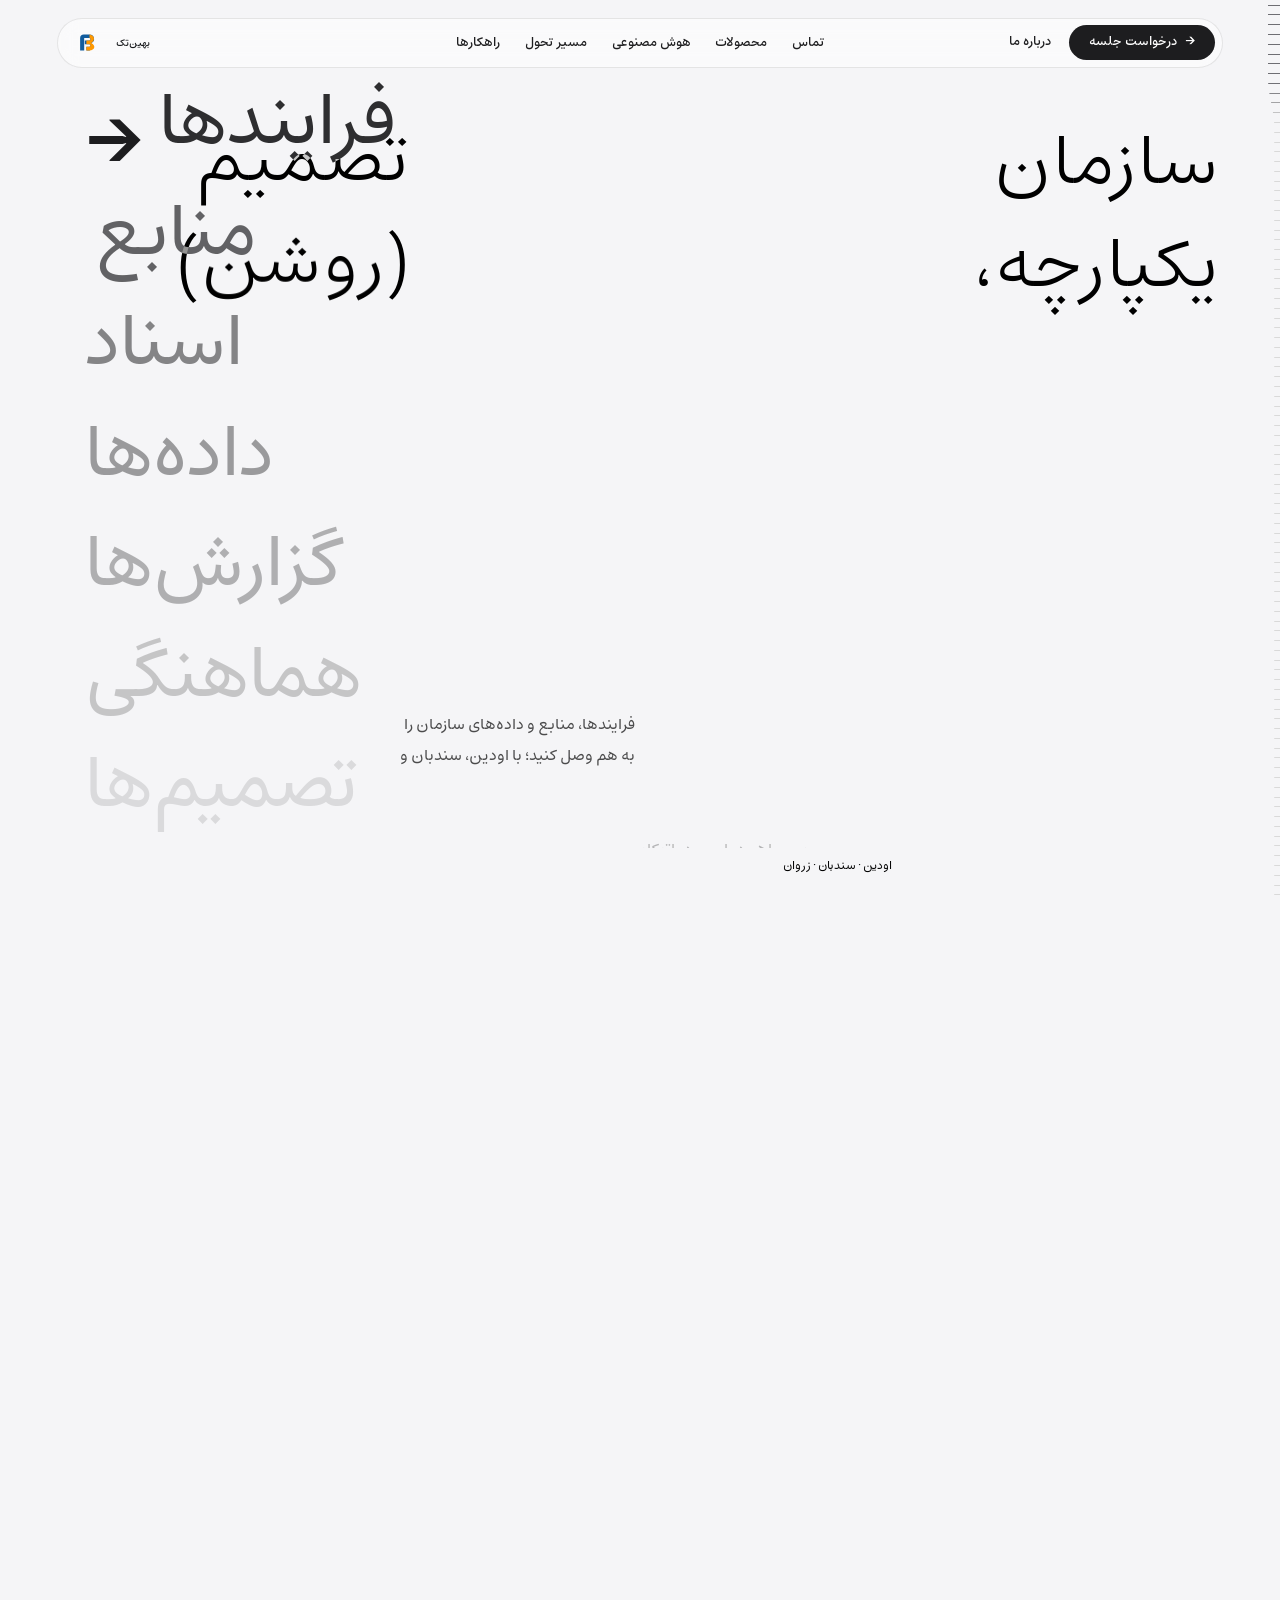
==== commit 8b3b0f72: "Refine Behin copy, Persian typography and generated product imagery" ====
--- a/index.html
+++ b/index.html
@@ -1,3 +1,3 @@
 <!DOCTYPE html>
 
-<html lang="en" translate="no"><head><script id="behin-base-path">(()=>{const p=location.pathname,i=p.indexOf('/legal/'),base=i>=0?p.slice(0,i+1):p.endsWith('/')?p:p.slice(0,p.lastIndexOf('/')+1);window.__BEHIN_BASE_PATH__=base;const b=document.createElement('base');b.href=location.origin+base;document.head.appendChild(b)})();</script><meta charset="utf-8"/><meta content="width=device-width, initial-scale=1, viewport-fit=cover" name="viewport"/><title>بهین راهبرد پارسی | جهش هوشمند سازمان</title><script type="importmap">{"imports":{"#entry":"./_nuxt/BHQQh9CW.js?v=behin2"}}</script><script>matchMedia('(pointer: fine)').matches&&document.documentElement.classList.add('has-ruler')</script><script>history.scrollRestoration='manual';addEventListener('pagehide',function(){history.scrollRestoration='manual'});if(location.hash){document.documentElement.dataset.place=location.hash;history.replaceState(history.state,'',location.pathname+location.search)}</script><style id="theme-tokens">:root{--bg:#f5f5f7;--bg-rgb:245,245,247;--fg:#1d1d1f;--fg-rgb:29,29,31;--on-fg:#ffffff;--on-fg-rgb:255,255,255;--on-media:var(--bg);--glass:rgba(255, 255, 255, 0.5);--glass-rgb:255,255,255;--hairline:rgba(29, 29, 31, 0.1);--hairline-rgb:29,29,31;--logo:#000000;--logo-rgb:0,0,0;--fg-muted:#6e6e73;--fg-muted-rgb:110,110,115;--fg-secondary:rgba(29, 29, 31, 0.8);--fg-secondary-rgb:29,29,31;--border:#e5e5ea;--border-rgb:229,229,234;--track:#ededf0;--track-rgb:237,237,240;--field:#f0f0f2;--field-rgb:240,240,242;--tick:#d9d9d9;--tick-rgb:217,217,217;--scrim:rgba(0, 0, 0, 0.2);--scrim-rgb:0,0,0;--stage:#000000;--stage-rgb:0,0,0;--inverse-bg:#000000;--inverse-bg-rgb:0,0,0;--inverse-fg:var(--bg);--inverse-muted:#98989d;--inverse-muted-rgb:152,152,157;--inverse-border:#2c2c2e;--inverse-border-rgb:44,44,46}</style><style>@font-face{font-family:Inter Tight Fallback\: BlinkMacSystemFont;src:local(BlinkMacSystemFont);size-adjust:103.165%;ascent-override:93.9027%;descent-override:23.381%;line-gap-override:0%}@font-face{font-family:Inter Tight Fallback\: Segoe UI;src:local(Segoe UI);size-adjust:96.9163%;ascent-override:99.9574%;descent-override:24.8886%;line-gap-override:0%}@font-face{font-family:Inter Tight Fallback\: Helvetica Neue;src:local(Helvetica Neue);size-adjust:95.4861%;ascent-override:101.455%;descent-override:25.2614%;line-gap-override:0%}@font-face{font-family:Inter Tight Fallback\: Arial;src:local(Arial);size-adjust:96.3855%;ascent-override:100.508%;descent-override:25.0256%;line-gap-override:0%}@font-face{font-family:Inter Tight Fallback\: Noto Sans;src:local(Noto Sans);size-adjust:90.6514%;ascent-override:106.866%;descent-override:26.6086%;line-gap-override:0%}:root{--space-2:.125rem;--space-4:.25rem;--space-6:.375rem;--space-8:.5rem;--space-10:.625rem;--space-12:.75rem;--space-14:.875rem;--space-16:1rem;--space-20:1.25rem;--space-22:1.375rem;--space-28:1.75rem;--space-32:2rem;--space-36:2.25rem;--space-40:2.5rem;--space-48:3rem;--space-52:3.25rem;--space-64:4rem;--layout-width:90rem;--safe-x:max(env(safe-area-inset-left), env(safe-area-inset-right));--layout-margin:max(var(--space-64), var(--safe-x));--layout-content:82rem;--grid-columns:12;--grid-gutter:var(--space-20);--size-nav:3.5rem;--size-button-s:2rem;--size-button-m:2.5rem;--size-button-l:3.25rem;--radius-xs:.375rem;--radius-s:.5rem;--radius-card:.625rem;--radius-m:.75rem;--radius-l:1rem;--radius-xl:1.25rem;--radius-pill:999px;--border-hairline:1px;--blur-glass:1.25rem;--shadow-caption:0 .5rem 1.5rem #1d1d1f1f;--shadow-card-glow:0 .375rem .875rem -.5rem #ffffff59;--shadow-s:0 .125rem .25rem #00000014;--font-sans:"Inter Tight", "Inter Tight Fallback: BlinkMacSystemFont", "Inter Tight Fallback: Segoe UI", "Inter Tight Fallback: Helvetica Neue", "Inter Tight Fallback: Arial", "Inter Tight Fallback: Noto Sans", sans-serif;--font-size-h1:6.25rem;--font-size-h2:3.25rem;--font-size-h3:2.25rem;--font-size-paragraph:1rem;--font-size-label:.9375rem;--font-size-control:1.75rem;--font-size-value:1.3125rem;--font-size-meta:.75rem;--font-size-body:1.0625rem;--font-size-tablet-h1:5rem;--font-size-tablet-h2:2.75rem;--font-size-tablet-h3:1.875rem;--font-size-mobile-h1:3.5rem;--font-size-mobile-h2:2rem;--font-size-mobile-h3:1.5rem;--font-size-mobile-body:1rem;--leading-h1:.9;--leading-paragraph:1.1;--leading-label:1;--leading-body:1.5;--indent-paragraph:7rem}@media (width<=1024px){:root{--layout-margin:max(var(--space-32), var(--safe-x));--grid-columns:8;--grid-gutter:var(--space-16)}}@media (width<=640px) and (aspect-ratio<=1){:root{--layout-margin:max(var(--space-16), var(--safe-x));--grid-columns:6;--grid-gutter:var(--space-12)}}:root{--color-base-black:#000;--color-base-white:#fff;--color-slate-50:#f8fafc;--color-slate-100:#f1f5f9;--color-slate-200:#e2e8f0;--color-slate-300:#cbd5e1;--color-slate-400:#94a3b8;--color-slate-500:#64748b;--color-slate-600:#475569;--color-slate-700:#334155;--color-slate-800:#1e293b;--color-slate-900:#0f172a;--color-slate-950:#020617;--color-gray-50:#f9fafb;--color-gray-100:#f3f4f6;--color-gray-200:#e5e7eb;--color-gray-300:#d1d5db;--color-gray-400:#9ca3af;--color-gray-500:#6b7280;--color-gray-600:#4b5563;--color-gray-700:#374151;--color-gray-800:#1f2937;--color-gray-900:#111827;--color-gray-950:#030712;--color-zinc-50:#fafafa;--color-zinc-100:#f4f4f5;--color-zinc-200:#e4e4e7;--color-zinc-300:#d4d4d8;--color-zinc-400:#a1a1aa;--color-zinc-500:#71717a;--color-zinc-600:#52525b;--color-zinc-700:#3f3f46;--color-zinc-800:#27272a;--color-zinc-900:#18181b;--color-zinc-950:#09090b;--color-neutral-50:#fafafa;--color-neutral-100:#f5f5f5;--color-neutral-200:#e5e5e5;--color-neutral-300:#d4d4d4;--color-neutral-400:#a3a3a3;--color-neutral-500:#737373;--color-neutral-600:#525252;--color-neutral-700:#404040;--color-neutral-800:#262626;--color-neutral-900:#171717;--color-neutral-950:#0a0a0a;--color-stone-50:#fafaf9;--color-stone-100:#f5f5f4;--color-stone-200:#e7e5e4;--color-stone-300:#d6d3d1;--color-stone-400:#a8a29e;--color-stone-500:#78716c;--color-stone-600:#57534e;--color-stone-700:#44403c;--color-stone-800:#292524;--color-stone-900:#1c1917;--color-stone-950:#0c0a09;--color-red-50:#fef2f2;--color-red-100:#fee2e2;--color-red-200:#fecaca;--color-red-300:#fca5a5;--color-red-400:#f87171;--color-red-500:#ef4444;--color-red-600:#dc2626;--color-red-700:#b91c1c;--color-red-800:#991b1b;--color-red-900:#7f1d1d;--color-red-950:#450a0a;--color-orange-50:#fff7ed;--color-orange-100:#ffedd5;--color-orange-200:#fed7aa;--color-orange-300:#fdba74;--color-orange-400:#fb923c;--color-orange-500:#f97316;--color-orange-600:#ea580c;--color-orange-700:#c2410c;--color-orange-800:#9a3412;--color-orange-900:#7c2d12;--color-orange-950:#431407;--color-amber-50:#fffbeb;--color-amber-100:#fef3c7;--color-amber-200:#fde68a;--color-amber-300:#fcd34d;--color-amber-400:#fbbf24;--color-amber-500:#f59e0b;--color-amber-600:#d97706;--color-amber-700:#b45309;--color-amber-800:#92400e;--color-amber-900:#78350f;--color-amber-950:#451a03;--color-yellow-50:#fefce8;--color-yellow-100:#fef9c3;--color-yellow-200:#fef08a;--color-yellow-300:#fde047;--color-yellow-400:#facc15;--color-yellow-500:#eab308;--color-yellow-600:#ca8a04;--color-yellow-700:#a16207;--color-yellow-800:#854d0e;--color-yellow-900:#713f12;--color-yellow-950:#422006;--color-lime-50:#f7fee7;--color-lime-100:#ecfccb;--color-lime-200:#d9f99d;--color-lime-300:#bef264;--color-lime-400:#a3e635;--color-lime-500:#84cc16;--color-lime-600:#65a30d;--color-lime-700:#4d7c0f;--color-lime-800:#3f6212;--color-lime-900:#365314;--color-lime-950:#111;--color-green-50:#f0fdf4;--color-green-100:#dcfce7;--color-green-200:#bbf7d0;--color-green-300:#86efac;--color-green-400:#4ade80;--color-green-500:#22c55e;--color-green-600:#16a34a;--color-green-700:#15803d;--color-green-800:#166534;--color-green-900:#14532d;--color-green-950:#052e16;--color-emerald-50:#ecfdf5;--color-emerald-100:#d1fae5;--color-emerald-200:#a7f3d0;--color-emerald-300:#6ee7b7;--color-emerald-400:#34d399;--color-emerald-500:#10b981;--color-emerald-600:#059669;--color-emerald-700:#047857;--color-emerald-800:#065f46;--color-emerald-900:#064e3b;--color-emerald-950:#022c22;--color-teal-50:#f0fdfa;--color-teal-100:#ccfbf1;--color-teal-200:#99f6e4;--color-teal-300:#5eead4;--color-teal-400:#2dd4bf;--color-teal-500:#14b8a6;--color-teal-600:#0d9488;--color-teal-700:#0f766e;--color-teal-800:#115e59;--color-teal-900:#134e4a;--color-teal-950:#042f2e;--color-cyan-50:#ecfeff;--color-cyan-100:#cffafe;--color-cyan-200:#a5f3fc;--color-cyan-300:#67e8f9;--color-cyan-400:#22d3ee;--color-cyan-500:#06b6d4;--color-cyan-600:#0891b2;--color-cyan-700:#0e7490;--color-cyan-800:#155e75;--color-cyan-900:#164e63;--color-cyan-950:#083344;--color-sky-50:#f0f9ff;--color-sky-100:#e0f2fe;--color-sky-200:#bae6fd;--color-sky-300:#7dd3fc;--color-sky-400:#38bdf8;--color-sky-500:#0ea5e9;--color-sky-600:#0284c7;--color-sky-700:#0369a1;--color-sky-800:#075985;--color-sky-900:#0c4a6e;--color-sky-950:#082f49;--color-blue-50:#eff6ff;--color-blue-100:#dbeafe;--color-blue-200:#bfdbfe;--color-blue-300:#93c5fd;--color-blue-400:#60a5fa;--color-blue-500:#3b82f6;--color-blue-600:#2563eb;--color-blue-700:#1d4ed8;--color-blue-800:#1e40af;--color-blue-900:#1e3a8a;--color-blue-950:#172554;--color-indigo-50:#eef2ff;--color-indigo-100:#e0e7ff;--color-indigo-200:#c7d2fe;--color-indigo-300:#a5b4fc;--color-indigo-400:#818cf8;--color-indigo-500:#6366f1;--color-indigo-600:#4f46e5;--color-indigo-700:#4338ca;--color-indigo-800:#3730a3;--color-indigo-900:#312e81;--color-indigo-950:#1e1b4b;--color-violet-50:#f5f3ff;--color-violet-100:#ede9fe;--color-violet-200:#ddd6fe;--color-violet-300:#c4b5fd;--color-violet-400:#a78bfa;--color-violet-500:#8b5cf6;--color-violet-600:#7c3aed;--color-violet-700:#6d28d9;--color-violet-800:#5b21b6;--color-violet-900:#4c1d95;--color-violet-950:#2e1065;--color-purple-50:#faf5ff;--color-purple-100:#f3e8ff;--color-purple-200:#e9d5ff;--color-purple-300:#d8b4fe;--color-purple-400:#c084fc;--color-purple-500:#a855f7;--color-purple-600:#9333ea;--color-purple-700:#7e22ce;--color-purple-800:#6b21a8;--color-purple-900:#581c87;--color-purple-950:#3b0764;--color-fuchsia-50:#fdf4ff;--color-fuchsia-100:#fae8ff;--color-fuchsia-200:#f5d0fe;--color-fuchsia-300:#f0abfc;--color-fuchsia-400:#e879f9;--color-fuchsia-500:#d946ef;--color-fuchsia-600:#c026d3;--color-fuchsia-700:#a21caf;--color-fuchsia-800:#86198f;--color-fuchsia-900:#701a75;--color-fuchsia-950:#4a044e;--color-pink-50:#fdf2f8;--color-pink-100:#fce7f3;--color-pink-200:#fbcfe8;--color-pink-300:#f9a8d4;--color-pink-400:#f472b6;--color-pink-500:#ec4899;--color-pink-600:#db2777;--color-pink-700:#be185d;--color-pink-800:#9d174d;--color-pink-900:#831843;--color-pink-950:#500724;--color-rose-50:#fff1f2;--color-rose-100:#ffe4e6;--color-rose-200:#fecdd3;--color-rose-300:#fda4af;--color-rose-400:#fb7185;--color-rose-500:#f43f5e;--color-rose-600:#e11d48;--color-rose-700:#be123c;--color-rose-800:#9f1239;--color-rose-900:#881337;--color-rose-950:#4c0519}:root,h1{font-family:var(--font-sans)}h1{font-weight:500;font-size:var(--font-size-h1);line-height:var(--leading-h1)}@media (width<=1024px){h1{font-size:var(--font-size-tablet-h1)}}@media (width<=640px){h1{font-size:var(--font-size-mobile-h1)}}a,abbr,acronym,address,applet,article,aside,audio,b,big,blockquote,body,canvas,caption,center,cite,code,dd,del,details,dfn,div,dl,dt,em,embed,fieldset,figcaption,figure,footer,form,h1,h2,h3,h4,h5,h6,header,hgroup,html,i,iframe,img,ins,kbd,label,legend,li,mark,menu,nav,object,ol,output,p,pre,q,ruby,s,samp,section,small,span,strike,strong,sub,summary,sup,table,tbody,td,tfoot,th,thead,time,tr,tt,u,ul,var,video{vertical-align:baseline;border:0;margin:0;padding:0}html{-webkit-text-size-adjust:100%;-ms-text-size-adjust:100%}a img,fieldset,img{border:none}input[type=email],input[type=tel],input[type=text],textarea{--webkit-appearance:none}button,input[type=submit]{cursor:pointer}button::-moz-focus-inner{border:0;padding:0}input[type=submit]::-moz-focus-inner{border:0;padding:0}textarea{overflow:auto}button,input{border:0;margin:0;padding:0}a,a:focus,button,div,h1,h2,h3,h4,h5,h6,input,select,span,textarea{outline-color:currentColor}ol,ul{list-style-type:none}table{border-spacing:0;border-collapse:collapse;width:100%}html{box-sizing:border-box}*,:after,:before{box-sizing:inherit}a{color:inherit;font:inherit;text-decoration:none}img,picture,svg,video{max-width:100%;display:block}button,input,select,textarea{font:inherit}.container{width:100%;padding-left:var(--layout-margin);padding-right:var(--layout-margin);position:relative}.container--fh{height:100%}.container--nm{padding-left:0;padding-right:0}.grid{grid-template-columns:repeat(var(--grid-columns),1fr);-moz-column-gap:var(--grid-gutter);column-gap:var(--grid-gutter);grid-auto-flow:row;display:grid}.grid,.w-100{width:100%}.w-fit{width:fit-content}.h-100{height:100%}.h-100vh{height:100vh}.m-auto{margin:auto}.ml-auto{margin-left:auto}.mr-auto{margin-right:auto}.mt-1{margin-top:.25rem}.mt-2{margin-top:.5rem}.mt-3{margin-top:.75rem}.mt-4{margin-top:1rem}.mt-5{margin-top:1.25rem}.mt-6{margin-top:1.5rem}.mt-7{margin-top:1.75rem}.mt-8{margin-top:2rem}.mb-1{margin-bottom:.25rem}.mb-2{margin-bottom:.5rem}.mb-3{margin-bottom:.75rem}.mb-4{margin-bottom:1rem}.mb-5{margin-bottom:1.25rem}.mb-6{margin-bottom:1.5rem}.mb-7{margin-bottom:1.75rem}.mb-8{margin-bottom:2rem}.ml-1{margin-left:.25rem}.ml-2{margin-left:.5rem}.ml-3{margin-left:.75rem}.ml-4{margin-left:1rem}.ml-5{margin-left:1.25rem}.ml-6{margin-left:1.5rem}.ml-7{margin-left:1.75rem}.ml-8{margin-left:2rem}.mr-1{margin-right:.25rem}.mr-2{margin-right:.5rem}.mr-3{margin-right:.75rem}.mr-4{margin-right:1rem}.mr-5{margin-right:1.25rem}.mr-6{margin-right:1.5rem}.mr-7{margin-right:1.75rem}.mr-8{margin-right:2rem}.pt-1{padding-top:.25rem}.pt-2{padding-top:.5rem}.pt-3{padding-top:.75rem}.pt-4{padding-top:1rem}.pt-5{padding-top:1.25rem}.pt-6{padding-top:1.5rem}.pt-7{padding-top:1.75rem}.pt-8{padding-top:2rem}.pb-1{padding-bottom:.25rem}.pb-2{padding-bottom:.5rem}.pb-3{padding-bottom:.75rem}.pb-4{padding-bottom:1rem}.pb-5{padding-bottom:1.25rem}.pb-6{padding-bottom:1.5rem}.pb-7{padding-bottom:1.75rem}.pb-8{padding-bottom:2rem}.pl-1{padding-left:.25rem}.pl-2{padding-left:.5rem}.pl-3{padding-left:.75rem}.pl-4{padding-left:1rem}.pl-5{padding-left:1.25rem}.pl-6{padding-left:1.5rem}.pl-7{padding-left:1.75rem}.pl-8{padding-left:2rem}.pr-1{padding-right:.25rem}.pr-2{padding-right:.5rem}.pr-3{padding-right:.75rem}.pr-4{padding-right:1rem}.pr-5{padding-right:1.25rem}.pr-6{padding-right:1.5rem}.pr-7{padding-right:1.75rem}.pr-8{padding-right:2rem}.gap-1{gap:.25rem}.gap-2{gap:.5rem}.gap-3{gap:.75rem}.gap-4{gap:1rem}.gap-5{gap:1.25rem}.gap-6{gap:1.5rem}.gap-7{gap:1.75rem}.gap-8{gap:2rem}.flex{display:flex}.justify-between{justify-content:space-between}.justify-center{justify-content:center}.justify-start{justify-content:flex-start}.justify-end{justify-content:flex-end}.align-center{align-items:center}.align-start{align-items:flex-start}.align-end{align-items:flex-end}.flex-column{flex-direction:column}.shrink{flex-shrink:1}.no-shrink{flex-shrink:0}.grow{flex-grow:1}.no-grow{flex-grow:0}.text-center{text-align:center}.text-left{text-align:left}.text-right{text-align:right}.text-ellipsis{text-overflow:ellipsis;white-space:nowrap;overflow:hidden}.hidden{display:none!important}::selection{color:var(--bg);background:var(--fg)}html{--lightningcss-light:initial;--lightningcss-dark: ;color-scheme:light;-webkit-text-decoration-skip-ink:none;text-decoration-skip-ink:none;font-size:max(12px,1.11111vw)}@media (width<=1024px){html{font-size:16px}}@media (width<390px){html{font-size:max(12px,4.10256vw)}}html.lenis.lenis-stopped.is-opening{overflow:visible}html.has-ruler{scrollbar-width:none;-ms-overflow-style:none}html.has-ruler body::-webkit-scrollbar{width:0;height:0;display:none}html.has-ruler::-webkit-scrollbar{width:0;height:0;display:none}html.ruler-grabbing,html.ruler-grabbing *{cursor:grabbing!important}body{color:var(--fg);background-color:var(--bg);font-family:var(--font-sans);font-weight:600;font-size:var(--font-size-paragraph);line-height:var(--leading-paragraph);-webkit-font-smoothing:antialiased;-moz-osx-font-smoothing:grayscale}.fade-enter-from{opacity:0}.fade-enter-active,.fade-leave-active{transition:opacity .3s}.fade-enter,.fade-leave-to{opacity:0}.iconify{flex-shrink:0;width:1em;height:1em;font-size:1rem;display:block}.sr-only{visibility:visible;clip:rect(0,0,0,0);clip-path:inset(50%);white-space:nowrap;border:0;width:1px;height:1px;margin:-1px;padding:0;position:absolute;overflow:hidden}[tabindex="-1"]:focus{outline:none}[data-reveal]{visibility:hidden}.reveal-line-mask{clip-path:inset(0 -.15em -.2em);overflow:visible!important}.reveal-word{white-space:nowrap}[data-reveal=block]{clip-path:inset(-.375rem)}.app-loader__ground{z-index:200;background:var(--bg);position:fixed;inset:0}.app-loader.is-flying .app-loader__ground{display:none}.app-loader.is-fading>*{opacity:0;transition:opacity .3s linear}.app-loader__mark{z-index:200;pointer-events:none;width:4rem;height:4rem;margin:-2rem 0 0 -2rem;position:fixed;top:50%;left:50%}.app-loader__canvas,.app-loader__mark svg{width:100%;height:100%;display:block;position:absolute;inset:0}.app-loader__mark.is-drawn svg{visibility:hidden}@font-face{font-family:Loader Digits;src:url([data-uri])format("woff2");font-weight:500;font-display:block}.app-loader__count{font-family:var(--font-sans);font-weight:500;font-size:var(--font-size-label);line-height:var(--leading-label);font-family:"Loader Digits",var(--font-sans);color:var(--fg);font-variant-numeric:tabular-nums;clip-path:inset(-.15em -.15em -.2em);z-index:200;pointer-events:none;justify-content:center;display:flex;position:fixed;top:calc(50% + 3rem);left:0;right:0}.app-loader__digit{display:inline-block}html.is-loading,html.is-loading.lenis.lenis-stopped{overflow:hidden}html.is-loading .app-nav .app-nav__bar{transform:translateY(calc(-100% - var(--nav-top)))!important}html.is-landing .app-nav .app-nav__bar{transform:none!important}html.is-loading .hero [data-reveal]{visibility:visible}html.is-landing .app-nav__bar>:is(.app-nav__logo,.app-nav__links,.app-nav__right),html.is-loading .app-nav__bar>:is(.app-nav__logo,.app-nav__links,.app-nav__right){visibility:hidden}</style><style>.logo-mark[data-v-39640a56]{flex-shrink:0}</style><style>.logo-wordmark[data-v-f9a31650]{flex-shrink:0;width:4.40725rem;height:1.05381rem}.logo-wordmark--dark[data-v-f9a31650]{width:4.80794rem;height:1.14963rem}</style><style>.logo-lockup[data-v-a3457c20]{align-items:center;gap:.292313rem;display:inline-flex}.logo-lockup--dark[data-v-a3457c20]{gap:.318875rem}</style><style>:where(button.app-link[data-v-50f980ac]){color:inherit;font:inherit;text-align:inherit;background:0 0;border:0;padding:0}.app-link[data-v-50f980ac]{white-space:nowrap;display:inline-flex}.app-link[data-v-50f980ac]:focus-visible{outline-offset:.25rem;outline:2px solid}.app-link__words[data-v-50f980ac]{display:inline-block;position:relative}.app-link__words.is-set .app-link__text[data-v-50f980ac]{color:#0000}.app-link__lines[data-v-50f980ac]{visibility:hidden;clip-path:inset(-.15em -.15em -.2em);position:absolute;inset:0}.app-link__words.is-set .app-link__lines[data-v-50f980ac]{visibility:inherit}.app-link__line[data-v-50f980ac]{position:absolute;inset:0}.app-link__char[data-v-50f980ac]{position:absolute;top:0;left:0}.app-link__char[data-v-50f980ac]:before{content:attr(data-char)}.app-link__label[data-v-50f980ac]{display:inline-block;position:relative}.app-link__label--line[data-v-50f980ac]{--from:0;--to:1}.app-link__label--line[data-v-50f980ac]:after{content:"";height:var(--border-hairline);clip-path:inset(0 calc((1 - var(--to))*100%) 0 calc(var(--from)*100%));background-image:linear-gradient(90deg,currentColor 50%,#0000 50%);background-size:.375rem 100%;position:absolute;bottom:-.125rem;left:0;right:0}.app-link__slot[data-v-50f980ac]{margin-right:var(--space-6);align-items:center;display:flex;position:absolute;top:0;bottom:0;right:100%;overflow:clip}.app-link__arrow[data-v-50f980ac]{opacity:0;display:inline-block;transform:translate(-100%)}</style><style>.app-button[data-v-db62c44e]{--pull-start:0;--pull-end:0;--radius:calc(var(--height)/2);--reach-start:calc(var(--pull-start)*1rem/16);--reach-end:calc(var(--pull-end)*1rem/16);--tip-start:max(var(--radius) / 2, var(--radius) + var(--pull-start) * .075rem);--tip-end:max(var(--radius) / 2, var(--radius) + var(--pull-end) * .075rem);isolation:isolate;border-radius:var(--radius-pill);white-space:nowrap;flex-shrink:0;display:inline-flex;position:relative}.app-button[data-v-db62c44e]:focus-visible{outline:2px solid var(--fg);outline-offset:2px}.app-button__skin[data-v-db62c44e]{z-index:-1;top:0;bottom:0;left:calc(var(--reach-start)*-1);right:calc(var(--reach-end)*-1);border-radius:var(--tip-start) var(--tip-end) var(--tip-end) var(--tip-start)/var(--radius);transform:scaleY(calc(1 - (var(--pull-start) + var(--pull-end))*.003));position:absolute}.app-button__skin[data-v-db62c44e]:after{content:"";border-radius:inherit;background-color:var(--scrim);opacity:0;transition:opacity .4s cubic-bezier(.16,1,.3,1);position:absolute;inset:0}@media (prefers-reduced-motion:reduce){.app-button__skin[data-v-db62c44e]:after{transition:none}}.app-button.is-shaded .app-button__skin[data-v-db62c44e]:after{opacity:1}.app-button__frame[data-v-db62c44e]{padding:0 var(--pad);clip-path:inset(0 calc(var(--reach-end)*-1) 0 calc(var(--reach-start)*-1) round var(--tip-start) var(--tip-end) var(--tip-end) var(--tip-start)/var(--radius));flex:1;justify-content:center;align-items:center;display:flex}.app-button__content[data-v-db62c44e]{align-items:center;gap:var(--space-10);display:inline-flex;position:relative}.app-button__label[data-v-db62c44e]{display:inline-block}.app-button__arrow-end[data-v-db62c44e],.app-button__arrow-start[data-v-db62c44e]{font-size:var(--font-size-label);display:inline-block}.app-button__arrow-end[data-v-db62c44e]:before,.app-button__arrow-start[data-v-db62c44e]:before{content:"→"}.app-button__arrow-start[data-v-db62c44e]{opacity:0;position:absolute;left:0}.app-button--plain .app-button__arrow-end[data-v-db62c44e],.app-button--plain .app-button__arrow-start[data-v-db62c44e]{display:none}.app-button--primary[data-v-db62c44e]{color:var(--on-fg)}.app-button--primary .app-button__skin[data-v-db62c44e]{background-color:var(--fg)}.app-button--secondary[data-v-db62c44e]{color:var(--fg)}.app-button--secondary .app-button__skin[data-v-db62c44e]{background-color:var(--glass);border:var(--border-hairline) solid var(--hairline);-webkit-backdrop-filter:blur(calc(var(--blur-glass)/2));backdrop-filter:blur(calc(var(--blur-glass)/2))}.app-button--secondary .app-button__skin[data-v-db62c44e]:after{inset:calc(var(--border-hairline)*-1)}.app-button--s[data-v-db62c44e]{--height:var(--size-button-s);--pad:var(--space-16);height:var(--height);font-family:var(--font-sans);font-weight:500;font-size:var(--font-size-label);line-height:var(--leading-label)}.app-button--s .app-button__content[data-v-db62c44e]{gap:var(--space-8)}.app-button--m[data-v-db62c44e]{--height:var(--size-button-m);--pad:var(--space-22);font-size:var(--font-size-label)}.app-button--l[data-v-db62c44e],.app-button--m[data-v-db62c44e]{height:var(--height);font-family:var(--font-sans);font-weight:500;line-height:var(--leading-label)}.app-button--l[data-v-db62c44e]{--height:var(--size-button-l);--pad:var(--space-28);font-size:var(--font-size-paragraph)}</style><style>.app-menu-button[data-v-48e754eb]{width:var(--size-button-m);height:var(--size-button-m);border-radius:var(--radius-pill);background-color:var(--glass);border:var(--border-hairline) solid var(--hairline);-webkit-backdrop-filter:blur(calc(var(--blur-glass)/2));backdrop-filter:blur(calc(var(--blur-glass)/2));flex-shrink:0;position:relative}.app-menu-button[data-v-48e754eb]:focus-visible{outline:2px solid var(--fg);outline-offset:2px}.app-menu-button__bar[data-v-48e754eb]{background-color:var(--fg);width:1rem;height:.09375rem;margin:-.046875rem 0 0 -.5rem;transition:transform .2s cubic-bezier(.16,1,.3,1);position:absolute;top:50%;left:50%;transform:translateY(-.203125rem)}.app-menu-button__bar[data-v-48e754eb]:nth-child(2){transform:translateY(.203125rem)}@media (prefers-reduced-motion:reduce){.app-menu-button__bar[data-v-48e754eb]{transition:none}}.is-open .app-menu-button__bar[data-v-48e754eb]{transform:rotate(45deg)}.is-open .app-menu-button__bar[data-v-48e754eb]:nth-child(2){transform:rotate(-45deg)}</style><style>.app-menu__scrim[data-v-4bed7237]{background-color:var(--scrim);position:fixed;inset:0}.app-menu__panel[data-v-4bed7237]{top:calc(100% + var(--space-8));align-items:flex-start;gap:var(--space-12);max-height:calc(100svh - var(--nav-top)*2 - var(--size-nav) - var(--space-8));overscroll-behavior:contain;padding:var(--space-32) var(--space-32) var(--space-48);border-radius:var(--radius-xl);background-color:var(--glass);border:var(--border-hairline) solid var(--hairline);-webkit-backdrop-filter:blur(calc(var(--blur-glass)/2));backdrop-filter:blur(calc(var(--blur-glass)/2));flex-direction:column;display:flex;position:absolute;left:0;right:0;overflow-y:auto}@media (width<=640px) and (aspect-ratio<=1){.app-menu__panel[data-v-4bed7237]{gap:var(--space-16);padding:var(--space-22)}}.app-menu__links[data-v-4bed7237]{gap:var(--space-12);overflow-clip-margin:.3em;flex-direction:column;display:flex;overflow:clip}.app-menu__link[data-v-4bed7237]{color:var(--fg);font-family:var(--font-sans);font-weight:500;font-size:var(--font-size-h2);line-height:1}@media (width<=1024px){.app-menu__link[data-v-4bed7237]{font-size:var(--font-size-tablet-h2)}}@media (width<=640px){.app-menu__link[data-v-4bed7237]{font-size:var(--font-size-mobile-h2)}}.app-menu__rule[data-v-4bed7237]{background-color:var(--hairline);border:0;align-self:stretch;height:1px;margin:0;display:none}@media (width<=640px) and (aspect-ratio<=1){.app-menu__rule[data-v-4bed7237]{display:block}}.app-menu__sign-in[data-v-4bed7237]{display:none}@media (width<=640px) and (aspect-ratio<=1){.app-menu__sign-in[data-v-4bed7237]{display:inline-flex}}</style><style>.app-nav[data-v-a799f99b]{--nav-top:var(--space-20);z-index:100;top:var(--nav-top);left:var(--layout-margin);right:var(--layout-margin);position:fixed}.app-nav[data-v-a799f99b]:not(.app-nav--active){pointer-events:none}@media (width<=1024px){.app-nav[data-v-a799f99b]{--nav-top:1.5rem}}@media (width<=640px) and (aspect-ratio<=1){.app-nav[data-v-a799f99b]{--nav-top:var(--space-16)}}.app-nav__bar[data-v-a799f99b]{z-index:1;height:var(--size-nav);padding-left:var(--space-22);padding-right:var(--space-8);border-radius:var(--radius-pill);transform:translateY(calc(-100% - var(--nav-top)));background-color:var(--glass);border:var(--border-hairline) solid var(--hairline);-webkit-backdrop-filter:blur(calc(var(--blur-glass)/2));backdrop-filter:blur(calc(var(--blur-glass)/2));justify-content:space-between;align-items:center;transition:transform .45s cubic-bezier(.16,1,.3,1);display:flex;position:relative;overflow:clip}@media (width<=640px) and (aspect-ratio<=1){.app-nav__bar[data-v-a799f99b]{padding-left:var(--space-16)}}:is(.app-nav--active .app-nav__bar[data-v-a799f99b],.app-nav--coming .app-nav__bar[data-v-a799f99b],.app-nav:has(:focus-visible) .app-nav__bar[data-v-a799f99b]){transform:none}.app-nav__logo[data-v-a799f99b]{display:flex}.app-nav__mark[data-v-a799f99b]{display:none}@media (width<=640px) and (aspect-ratio<=1){.app-nav__mark[data-v-a799f99b]{display:block}.app-nav__lockup[data-v-a799f99b]{display:none}}.app-nav__links[data-v-a799f99b]{align-items:center;gap:var(--space-28);display:flex;position:absolute;top:50%;left:50%;transform:translate(-50%,-50%)}@media (width<=1024px){.app-nav__links[data-v-a799f99b]{display:none}}.app-nav__right[data-v-a799f99b]{align-items:center;gap:var(--space-20);display:flex}@media (width<=1024px){.app-nav__right[data-v-a799f99b]{gap:var(--space-12)}}@media (width<=640px) and (aspect-ratio<=1){.app-nav__right[data-v-a799f99b]{gap:var(--space-8)}}.app-nav__link[data-v-a799f99b],.app-nav__sign-in[data-v-a799f99b]{font-family:var(--font-sans);font-weight:500;font-size:var(--font-size-label);line-height:var(--leading-label);color:var(--fg)}@media (width<=640px) and (aspect-ratio<=1){.app-nav__sign-in[data-v-a799f99b]{display:none}}.app-nav__menu-button[data-v-a799f99b]{display:none}@media (width<=1024px){.app-nav__menu-button[data-v-a799f99b]{display:block}}</style><style>.scroll-ruler[data-v-733eba8e]{z-index:90;cursor:pointer;touch-action:none;-webkit-user-select:none;user-select:none;width:.875rem;position:fixed;top:0;bottom:0;right:0}.scroll-ruler__canvas[data-v-733eba8e]{pointer-events:none;width:100%;height:100%;position:absolute;inset:0}</style><style>html.lenis,html.lenis body{height:auto}.lenis:not(.lenis-autoToggle).lenis-stopped{overflow:clip}.lenis [data-lenis-prevent-horizontal],.lenis [data-lenis-prevent-touch],.lenis [data-lenis-prevent-vertical],.lenis [data-lenis-prevent-wheel],.lenis [data-lenis-prevent]{overscroll-behavior:contain}.lenis.lenis-smooth iframe{pointer-events:none}.lenis.lenis-autoToggle{transition-behavior:allow-discrete;transition-property:overflow;transition-duration:1ms}</style><style>.film[data-v-02f47fdf]{--card-w:6.625rem;--card-h:9.375rem;--gap:var(--space-8);--pill:1.625rem;--pill-gap:var(--space-8);--ruler-h:.75rem;--ruler-gap:var(--space-10);--inset:var(--space-8);--pitch:calc(var(--card-w) + var(--gap));width:100%;height:calc(var(--pill) + var(--pill-gap) + var(--ruler-h) + var(--ruler-gap) + var(--card-h));pointer-events:none;-webkit-user-select:none;user-select:none;position:relative;overflow-x:clip}@media (width<=1024px){.film[data-v-02f47fdf]{--card-w:9.375rem;--card-h:13.25rem;--gap:var(--space-10)}}@media (width<=640px) and (aspect-ratio<=1){.film[data-v-02f47fdf]{--card-w:4.5rem;--card-h:6.375rem;--gap:var(--space-6);--pill:1.5rem;--pill-gap:var(--space-6);--ruler-h:.625rem;--ruler-gap:var(--space-8);--inset:var(--space-6)}}.film__time[data-v-02f47fdf]{font-family:var(--font-sans);font-weight:500;font-size:var(--font-size-label);line-height:var(--leading-label);height:var(--pill);padding:0 var(--space-10);border-radius:var(--radius-pill);color:var(--on-fg);font-variant-numeric:tabular-nums;align-items:center;display:flex;top:0;left:50%;transform:translate(-50%)}.film__playhead[data-v-02f47fdf],.film__time[data-v-02f47fdf]{z-index:1;background:var(--fg);position:absolute}.film__playhead[data-v-02f47fdf]{top:var(--pill);bottom:calc(var(--space-8)*-1);width:.125rem;left:calc(50% - .0625rem)}.film__track[data-v-02f47fdf]{--played:0;top:calc(var(--pill) + var(--pill-gap));gap:var(--ruler-gap);transform:translateX(calc((var(--reach) + .5 + var(--played))*-1*var(--pitch)));will-change:transform;flex-direction:column;display:flex;position:absolute;left:50%}.film__ruler[data-v-02f47fdf]{height:var(--ruler-h);background:repeating-linear-gradient(to right,var(--tick) 0 1px,transparent 1px var(--pitch)),repeating-linear-gradient(to right,var(--tick) 0 1px,transparent 1px calc(var(--pitch)/4)) 0 100%/100% 50% no-repeat}.film__strip[data-v-02f47fdf]{display:flex}.film__frame[data-v-02f47fdf]{width:var(--pitch);height:var(--card-h);padding:0 calc(var(--gap)/2);flex:none}.film__poster[data-v-02f47fdf]{-o-object-fit:cover;object-fit:cover;width:100%}.film__empty[data-v-02f47fdf],.film__poster[data-v-02f47fdf]{border-radius:var(--radius-s);height:100%;display:block}.film__empty[data-v-02f47fdf]{font-family:var(--font-sans);font-weight:500;font-size:var(--font-size-label);line-height:var(--leading-label);padding:calc(var(--inset) - 1px);border:1px dashed var(--fg);color:var(--fg-muted)}</style><style>.not-found[data-v-09908026]{--words-gap:var(--space-40);--film-gap:var(--space-36);min-height:100svh;padding-top:calc(var(--space-20) + var(--size-nav));flex-direction:column;display:flex}@media (width<=1024px){.not-found[data-v-09908026]{--words-gap:var(--space-32);--film-gap:var(--space-64)}}@media (width<=640px) and (aspect-ratio<=1){.not-found[data-v-09908026]{--words-gap:1.5rem;--film-gap:var(--space-36);padding-top:calc(var(--space-16) + var(--size-nav))}}.not-found__body[data-v-09908026]{width:100%;padding:var(--space-32) 0;margin:auto 0}.not-found__words[data-v-09908026]{align-items:center;gap:var(--words-gap);padding:0 var(--layout-margin);text-align:center;flex-direction:column;display:flex}.not-found__title[data-v-09908026]{font-family:var(--font-sans);font-weight:500;font-size:var(--font-size-h1);line-height:var(--leading-h1)}@media (width<=1024px){.not-found__title[data-v-09908026]{font-size:var(--font-size-tablet-h1)}}@media (width<=640px){.not-found__title[data-v-09908026]{font-size:var(--font-size-mobile-h1)}}.not-found__title[data-v-09908026]{color:var(--fg);margin:0;line-height:1}.not-found__quiet[data-v-09908026]{color:var(--fg-muted)}.not-found__text[data-v-09908026]{font-family:var(--font-sans);font-weight:600;font-size:var(--font-size-paragraph);line-height:var(--leading-paragraph);color:var(--fg);margin:0}@media (aspect-ratio>1),(width>640px){.not-found__break[data-v-09908026]{display:none}}.not-found__actions[data-v-09908026]{gap:var(--space-12);display:flex}@media (width<=640px) and (aspect-ratio<=1){.not-found__actions[data-v-09908026]{flex-direction:column;align-items:center}}.not-found__film[data-v-09908026]{margin-top:var(--film-gap)}</style><style>.logo-carousel[data-v-31aace83]{aspect-ratio:1;display:block;position:relative}.logo-carousel__canvas[data-v-31aace83],.logo-carousel__still[data-v-31aace83]{width:100%;height:100%;position:absolute;inset:0}.logo-carousel.is-drawn .logo-carousel__still[data-v-31aace83]{visibility:hidden}</style><style>.app-footer[data-v-12c0fe59]{z-index:2;gap:var(--space-64);padding:var(--space-64) var(--layout-margin) var(--space-32);background:var(--inverse-bg);color:var(--inverse-fg);flex-direction:column;display:flex;position:relative}@media (width<=1024px){.app-footer[data-v-12c0fe59]{padding-top:var(--space-48)}}@media (width<=640px) and (aspect-ratio<=1){.app-footer[data-v-12c0fe59]{gap:var(--space-48)}}.app-footer__top[data-v-12c0fe59]{gap:var(--space-20);padding-bottom:var(--space-32);display:flex}@media (width<=1024px){.app-footer__top[data-v-12c0fe59]{gap:var(--space-48);flex-direction:column;padding-bottom:0}}@media (width<=640px) and (aspect-ratio<=1){.app-footer__top[data-v-12c0fe59]{gap:var(--space-40)}}.app-footer__brand[data-v-12c0fe59]{align-items:flex-start;gap:var(--space-20);flex-direction:column;flex:1;display:flex}@media (width<=640px) and (aspect-ratio<=1){.app-footer__brand[data-v-12c0fe59]{gap:var(--space-16)}}.app-footer__line[data-v-12c0fe59]{font-family:var(--font-sans);font-weight:500;font-size:var(--font-size-h2);line-height:1}@media (width<=1024px){.app-footer__line[data-v-12c0fe59]{font-size:var(--font-size-tablet-h2)}}@media (width<=640px){.app-footer__line[data-v-12c0fe59]{font-size:var(--font-size-mobile-h2)}}.app-footer__line[data-v-12c0fe59]{white-space:nowrap;margin:0}.app-footer__mail[data-v-12c0fe59]{font-family:var(--font-sans);font-weight:500;font-size:var(--font-size-paragraph);line-height:var(--leading-label);color:var(--inverse-fg)}.app-footer__links[data-v-12c0fe59]{gap:var(--space-20);padding-top:var(--space-8);flex:1;display:flex}@media (width<=1024px){.app-footer__links[data-v-12c0fe59]{gap:var(--space-16);padding-top:0}}@media (width<=640px) and (aspect-ratio<=1){.app-footer__links[data-v-12c0fe59]{gap:var(--space-32);flex-direction:column}}.app-footer__pages[data-v-12c0fe59]{display:contents}@media (width<=1024px){.app-footer__pages[data-v-12c0fe59]{gap:var(--space-16);flex:1;display:flex}}@media (width<=640px) and (aspect-ratio<=1){.app-footer__pages[data-v-12c0fe59]{gap:var(--space-12)}}.app-footer__column[data-v-12c0fe59]{align-items:flex-start;gap:var(--space-10);flex-direction:column;flex:1;min-width:0;display:flex}@media (width<=1024px){.app-footer__column[data-v-12c0fe59]{gap:var(--space-14)}}.app-footer__title[data-v-12c0fe59]{font-size:var(--font-size-label);color:var(--inverse-muted)}.app-footer__link[data-v-12c0fe59],.app-footer__title[data-v-12c0fe59]{font-family:var(--font-sans);font-weight:500;line-height:var(--leading-label)}.app-footer__link[data-v-12c0fe59]{font-size:var(--font-size-paragraph);color:var(--inverse-fg);position:relative}.app-footer__link.is-current[data-v-12c0fe59]:after{content:"";height:var(--border-hairline);background-image:linear-gradient(90deg,currentColor 50%,#0000 50%);background-size:.375rem 100%;position:absolute;bottom:-.125rem;left:0;right:0}.app-footer__legal[data-v-12c0fe59]{align-items:flex-start;gap:var(--space-10);flex-direction:column;display:flex}@media (width<=1024px){.app-footer__legal[data-v-12c0fe59]{justify-items:start;gap:var(--space-14) var(--space-16);grid-template-rows:repeat(4,auto);grid-template-columns:1fr 1fr;grid-auto-flow:column;width:100%;display:grid}}@media (width<=640px) and (aspect-ratio<=1){.app-footer__legal[data-v-12c0fe59]{-moz-column-gap:var(--space-12);column-gap:var(--space-12)}}.app-footer__sign[data-v-12c0fe59]{gap:var(--space-40);flex-direction:column;display:flex}@media (width<=1024px){.app-footer__sign[data-v-12c0fe59]{gap:var(--space-32)}}@media (width<=640px) and (aspect-ratio<=1){.app-footer__sign[data-v-12c0fe59]{gap:var(--space-20)}}.app-footer__lockup[data-v-12c0fe59]{-moz-column-gap:4.81227%;align-items:center;column-gap:4.81227%;display:flex}.app-footer__mark[data-v-12c0fe59]{flex-shrink:0;width:22.6354%}.app-footer__wordmark[data-v-12c0fe59]{flex-shrink:0;width:72.5524%;height:auto}.app-footer__bottom[data-v-12c0fe59]{justify-content:space-between;gap:var(--space-16);white-space:nowrap;display:flex}.app-footer__small[data-v-12c0fe59]{color:var(--inverse-muted)}.app-footer__credit[data-v-12c0fe59],.app-footer__small[data-v-12c0fe59]{font-family:var(--font-sans);font-weight:500;font-size:var(--font-size-label);line-height:var(--leading-label);flex:1 0 0}.app-footer__credit[data-v-12c0fe59]{text-align:right;color:var(--inverse-fg)}.app-footer__hint[data-v-12c0fe59]{font-family:var(--font-sans);font-weight:500;font-size:var(--font-size-label);line-height:var(--leading-label);color:var(--inverse-muted);display:none}@media (width>=1100px) and (hover:hover) and (pointer:fine) and (prefers-reduced-motion:no-preference){.app-footer__hint[data-v-12c0fe59]{display:block}}.app-footer__studio[data-v-12c0fe59]{color:inherit;text-underline-position:from-font;text-decoration:underline}</style><style>.story-scene[data-v-aafda1ff]{z-index:-1;pointer-events:none;width:100%;height:100%;display:block;position:fixed;inset:0}.story-scene[hidden][data-v-aafda1ff]{display:none}.story-scene[data-v-aafda1ff]:not(.is-drawn){visibility:hidden}</style><style>.hero[data-v-321f34ea]{height:100svh;position:relative;overflow:hidden}.hero__container[data-v-321f34ea]{z-index:2;mix-blend-mode:difference;color:#f5f5f7;justify-content:space-between;align-items:center;gap:var(--space-40);flex-direction:column;min-height:100%;padding-top:8.0625rem;padding-bottom:1.5625rem;display:flex;position:relative}@media (width<=1024px){.hero__container[data-v-321f34ea]{padding-top:8.5rem;padding-bottom:3rem}}@media (width<=640px) and (aspect-ratio<=1){.hero__container[data-v-321f34ea]{padding-top:6.5rem;padding-bottom:2rem}}.hero__title[data-v-321f34ea]{width:100%;font-family:var(--font-sans);font-weight:500;font-size:var(--font-size-h1);line-height:var(--leading-h1);justify-content:space-between;align-items:center;padding:0 .1875rem 0 .125rem;display:flex;position:relative}@media (width<=1024px){.hero__title[data-v-321f34ea]{font-size:var(--font-size-tablet-h1)}}@media (width<=640px){.hero__title[data-v-321f34ea]{font-size:var(--font-size-mobile-h1)}}@media (width<=1024px){.hero__title[data-v-321f34ea]{align-items:flex-start;gap:var(--space-8);flex-direction:column;padding:0}}.hero__title-group-1[data-v-321f34ea]{width:min-content}.hero__title-group-2[data-v-321f34ea]{text-align:right;width:4.7em}@media (width<=1024px){.hero__title-group-2[data-v-321f34ea]{align-self:flex-end}}.hero__marquee[data-v-321f34ea]{clip-path:inset(-.5em 0);display:inline-block;position:relative}.hero__marquee-size[data-v-321f34ea]{visibility:hidden}.hero__marquee-copy[data-v-321f34ea]:before,.hero__marquee-size[data-v-321f34ea]:before{content:attr(data-word)}.hero__marquee-track[data-v-321f34ea]{white-space:nowrap;will-change:transform;animation:3s linear infinite hero-marquee-321f34ea;display:flex;position:absolute;top:0;left:0}@media (prefers-reduced-motion:reduce){.hero__marquee-track[data-v-321f34ea]{animation:none}}.hero__marquee-word[data-v-321f34ea]{padding-right:.25em}@keyframes hero-marquee-321f34ea{to{transform:translate(-50%)}}.hero__texts[data-v-321f34ea]{--step:13.875rem;gap:var(--space-12);flex-direction:column;font-weight:600;display:flex}@media (width<=1024px){.hero__texts[data-v-321f34ea]{--step:12.5rem}}@media (width<=640px) and (aspect-ratio<=1){.hero__texts[data-v-321f34ea]{--step:6.625rem}}.hero__text-1[data-v-321f34ea]{max-width:17.375rem}@media (width<=640px) and (aspect-ratio<=1){.hero__text-1[data-v-321f34ea]{max-width:14.75rem}}.hero__text-2[data-v-321f34ea]{margin-left:var(--step);max-width:16.0625rem}@media (width<=640px) and (aspect-ratio<=1){.hero__text-2[data-v-321f34ea]{max-width:14.375rem}}.hero__text-3[data-v-321f34ea]{margin-left:calc(var(--step)*2)}</style><style>.handoff[data-v-907669fe]{z-index:1;background:var(--bg);position:relative}.handoff-layer[data-v-907669fe]{z-index:1;visibility:hidden;pointer-events:none;position:fixed;inset:0}.handoff-layer__screen[data-v-907669fe]{--scale:.66;--corner:1.25rem;border-radius:var(--corner);background:var(--bg);width:100vw;height:100vh;box-shadow:0 calc(.125rem/var(--scale)) calc(.25rem/var(--scale)) #00000014;transform-origin:0 0;will-change:transform;pointer-events:auto;cursor:pointer;display:block;position:absolute;top:0;left:0;overflow:hidden}.handoff-layer__frame[data-v-907669fe]{-o-object-fit:cover;object-fit:cover;-o-object-position:50% 0;object-position:50% 0;pointer-events:none;border:0;width:100%;height:100%;display:block}.handoff-layer__capsule[data-v-907669fe]{align-items:center;gap:var(--space-12);padding:var(--space-12) var(--space-20);border-radius:var(--radius-pill);background:var(--on-fg);box-shadow:var(--shadow-caption);display:flex;position:absolute;bottom:1.5rem;left:50%;transform:translate(-50%)}.handoff-layer__label[data-v-907669fe]{font-family:var(--font-sans);font-weight:500;font-size:var(--font-size-paragraph);line-height:var(--leading-label);color:var(--fg);white-space:nowrap}.handoff-layer__track[data-v-907669fe]{border-radius:var(--radius-pill);background:var(--border);width:3.5rem;height:.1875rem;overflow:hidden}.handoff-layer__fill[data-v-907669fe]{background:var(--fg);transform-origin:0;height:100%;transition:transform .12s linear;display:block;transform:scaleX(0)}</style><style>.library[data-v-d4641817]{height:100svh;position:relative;overflow:hidden}.library__frame[data-v-d4641817]{align-items:center;height:100%;padding:6rem 0;display:flex;position:relative}@media (width<=1024px){.library__frame[data-v-d4641817]{height:auto;min-height:100%;padding:0 0 var(--space-64);flex-direction:column;align-items:stretch}}@media (width<=640px) and (aspect-ratio<=1){.library__frame[data-v-d4641817]{padding-bottom:var(--space-32)}}.library__wall[data-v-d4641817]{visibility:visible;pointer-events:none;width:51.5625rem;position:absolute;top:0;bottom:0;left:-7.1875rem}@media (width<=1024px){.library__wall[data-v-d4641817]{flex:1 0 auto;width:auto;min-height:15rem;position:relative;left:0}}@media (width<=640px) and (aspect-ratio<=1){.library__wall[data-v-d4641817]{min-height:10rem}}.library__wall-image[data-v-d4641817]{-o-object-fit:cover;object-fit:cover;width:100%;height:100%;position:absolute;inset:0}@media (width<=1024px){.library__container[data-v-d4641817]{padding-top:3.5rem}}@media (width<=640px) and (aspect-ratio<=1){.library__container[data-v-d4641817]{padding-top:var(--space-32)}}.library__text[data-v-d4641817]{align-items:flex-start;gap:var(--space-52);flex-direction:column;grid-column:8/-1;display:flex}@media (width<=1024px){.library__text[data-v-d4641817]{gap:var(--space-40);grid-column:1/-1}}@media (width<=640px) and (aspect-ratio<=1){.library__text[data-v-d4641817]{gap:var(--space-28)}}.library__action[data-v-d4641817]{display:flex}.library__heading[data-v-d4641817]{gap:var(--space-40);flex-direction:column;display:flex}@media (width<=1024px){.library__heading[data-v-d4641817]{gap:var(--space-32)}}@media (width<=640px) and (aspect-ratio<=1){.library__heading[data-v-d4641817]{gap:var(--space-20)}}.library__title[data-v-d4641817]{font-family:var(--font-sans);font-weight:500;font-size:var(--font-size-h1);line-height:var(--leading-h1)}@media (width<=1024px){.library__title[data-v-d4641817]{font-size:var(--font-size-tablet-h1)}}@media (width<=640px){.library__title[data-v-d4641817]{font-size:var(--font-size-mobile-h1)}}.library__title[data-v-d4641817]{max-width:4.77em}@media (width<=1024px){.library__title[data-v-d4641817]{max-width:none}}.library__copy[data-v-d4641817]{--step:13.8125rem;align-items:flex-start;gap:var(--space-12);font-family:var(--font-sans);font-weight:600;font-size:var(--font-size-paragraph);line-height:var(--leading-paragraph);flex-direction:column;display:flex}@media (width<=640px) and (aspect-ratio<=1){.library__copy[data-v-d4641817]{--step:8.625rem}}.library__copy-1[data-v-d4641817],.library__copy-2[data-v-d4641817]{max-width:16rem}@media (width<=640px) and (aspect-ratio<=1){.library__copy-1[data-v-d4641817],.library__copy-2[data-v-d4641817]{max-width:13.75rem}}.library__copy-2[data-v-d4641817]{margin-left:var(--step)}</style><style>.app-ruler[data-v-d73b2274]{flex:none;width:1.25rem;position:relative}.app-ruler__canvas[data-v-d73b2274]{width:100%;height:100%;position:absolute;inset:0}</style><style>.categories[data-v-dbfd8d2e]{--drum:0;align-items:safe center;height:100svh;padding:2rem 0 1.25rem;display:flex;position:relative;overflow:hidden}@media (width<=1024px){.categories[data-v-dbfd8d2e]{padding:var(--space-64) 0}}@media (width<=640px) and (aspect-ratio<=1){.categories[data-v-dbfd8d2e]{--drum:1;--top:1.125rem;padding:var(--top) 0 1.5rem;flex-direction:column;align-items:stretch}}.categories__body[data-v-dbfd8d2e]{font-family:var(--font-sans);font-weight:500;font-size:var(--font-size-h1);line-height:var(--leading-h1)}@media (width<=1024px){.categories__body[data-v-dbfd8d2e]{font-size:var(--font-size-tablet-h1)}}@media (width<=640px){.categories__body[data-v-dbfd8d2e]{font-size:var(--font-size-mobile-h1)}}.categories__body[data-v-dbfd8d2e]{font-size:clamp(var(--font-size-tablet-h1),(100svh - 3.25rem)/6.9,var(--font-size-h1));position:static}@media (width<=1024px){.categories__body[data-v-dbfd8d2e]{font-size:clamp(var(--font-size-mobile-h1),(100svh - 8rem)/8.7,var(--font-size-tablet-h1))}}@media (width<=640px) and (aspect-ratio<=1){.categories__body[data-v-dbfd8d2e]{--room:max(7.5rem, 100svh - 25.3125rem);font-size:var(--font-size-mobile-h1);flex-direction:column;flex:1;display:flex;position:relative}}.categories__cards[data-v-dbfd8d2e]{top:0;bottom:0;right:0;left:calc(var(--layout-margin) + ((100% - 2*var(--layout-margin) - 11*var(--grid-gutter))/12 + var(--grid-gutter))*7);pointer-events:none;position:absolute}@media (width<=1024px){.categories__cards[data-v-dbfd8d2e]{left:calc(50% + 1.4375rem)}}@media (width<=640px) and (aspect-ratio<=1){.categories__cards[data-v-dbfd8d2e]{min-height:var(--room);flex:1;display:flex;position:relative;inset:auto}}.categories__field[data-v-dbfd8d2e]{position:absolute;inset:0}@media (width<=640px) and (aspect-ratio<=1){.categories__field[data-v-dbfd8d2e]{inset:calc(var(--top)*-1) calc(var(--layout-margin)*-1) 0}}.categories__still[data-v-dbfd8d2e]{height:min(var(--d-height) * .0625rem,100svh - 5.21875rem);position:absolute;top:50%;left:0;right:0;transform:translateY(-50%)}@media (width<=1024px){.categories__still[data-v-dbfd8d2e]{height:min(var(--t-height) * .0625rem,100svh - 8rem)}}@media (width<=640px) and (aspect-ratio<=1){.categories__still[data-v-dbfd8d2e]{width:min(100%,var(--room) * var(--p-ratio));height:auto;aspect-ratio:var(--p-ratio);margin:auto;position:relative;top:auto;transform:none}}.categories__card[data-v-dbfd8d2e]{top:var(--d-y);left:var(--d-x);width:var(--d-w);aspect-ratio:3/4;-o-object-fit:cover;object-fit:cover;border-radius:var(--radius-card);height:auto;box-shadow:var(--shadow-card-glow);position:absolute}@media (width<=1024px){.categories__card[data-v-dbfd8d2e]{top:var(--t-y);left:var(--t-x);width:var(--t-w)}}@media (width<=640px) and (aspect-ratio<=1){.categories__card[data-v-dbfd8d2e]{top:var(--p-y);left:var(--p-x);width:var(--p-w)}}.categories__list[data-v-dbfd8d2e]{gap:var(--space-10);-webkit-mask-image:linear-gradient(transparent var(--mask-top,-1px),#000 calc(var(--mask-top,-1px) + var(--fade-top,0px)),#000 calc(var(--mask-bottom,100%) - var(--fade-bottom,0px)),transparent var(--mask-bottom,100%));-webkit-mask-image:linear-gradient(transparent var(--mask-top,-1px),#000 calc(var(--mask-top,-1px) + var(--fade-top,0px)),#000 calc(var(--mask-bottom,100%) - var(--fade-bottom,0px)),transparent var(--mask-bottom,100%));mask-image:linear-gradient(transparent var(--mask-top,-1px),#000 calc(var(--mask-top,-1px) + var(--fade-top,0px)),#000 calc(var(--mask-bottom,100%) - var(--fade-bottom,0px)),transparent var(--mask-bottom,100%));display:flex;position:relative}@media (width<=640px) and (aspect-ratio<=1){.categories__list[data-v-dbfd8d2e]{flex:none;height:21.875rem;margin-top:.8125rem;overflow:hidden}.categories__ruler[data-v-dbfd8d2e]{position:absolute;top:0;bottom:0;left:0}}.categories__rows[data-v-dbfd8d2e]{position:relative}@media (width<=640px) and (aspect-ratio<=1){.categories__rows[data-v-dbfd8d2e]{margin-left:1.875rem}}.categories__items[data-v-dbfd8d2e]{flex-direction:column;gap:.1em;display:flex}@media (width<=1024px){.categories__items[data-v-dbfd8d2e]{gap:.4em}}@media (width<=640px) and (aspect-ratio<=1){.categories__items[data-v-dbfd8d2e]{gap:var(--space-20)}}.categories__item[data-v-dbfd8d2e]{white-space:nowrap}.categories__name[data-v-dbfd8d2e]{display:block}.categories__name[data-v-dbfd8d2e] .reveal-line-mask{clip-path:inset(0 -100vw -.2em -.15em)}.categories__pick[data-v-dbfd8d2e]{color:inherit;font:inherit;letter-spacing:inherit;text-align:left;cursor:pointer;background:0 0;border:0;padding:0;display:block}.categories__letter[data-v-dbfd8d2e]{display:inline-block}.categories__arrow[data-v-dbfd8d2e]{padding-right:.2em;position:absolute;top:0;left:0}@media (width<=640px) and (aspect-ratio<=1){.categories__arrow[data-v-dbfd8d2e]{padding-right:var(--space-12)}}.categories__arrow>span[data-v-dbfd8d2e]{display:block}</style><style>.shortcut[data-v-d0b20763]{z-index:2;mix-blend-mode:difference;height:100svh;color:var(--on-fg);justify-content:center;align-items:center;display:flex;position:relative;overflow:hidden}.shortcut__ride[data-v-d0b20763]{will-change:transform;flex:none}.shortcut__title[data-v-d0b20763]{font-family:var(--font-sans);font-weight:500;font-size:var(--font-size-h1);line-height:var(--leading-h1)}@media (width<=1024px){.shortcut__title[data-v-d0b20763]{font-size:var(--font-size-tablet-h1)}}@media (width<=640px){.shortcut__title[data-v-d0b20763]{font-size:var(--font-size-mobile-h1)}}.shortcut__title[data-v-d0b20763]{white-space:nowrap}</style><style>.customization[data-v-b1e0881b]{--panel:47.1875rem;--rounded:calc(var(--panel)*20/755);height:100svh;position:relative;overflow:hidden}@media (width<=1024px) and (height>=608px),(width<=640px) and (aspect-ratio<=1){.customization[data-v-b1e0881b]{padding:2rem var(--layout-margin) 1.625rem;flex-direction:column;display:flex}}@media (width<=640px) and (aspect-ratio<=1){.customization[data-v-b1e0881b]{padding:1rem var(--layout-margin)}}.customization__panel[data-v-b1e0881b]{top:0;bottom:0;left:var(--layout-margin);width:min(7 * (100% - 2 * var(--layout-margin) - 11 * var(--grid-gutter))/12 + 6 * var(--grid-gutter),max(20.6875rem,(100svh - 4.375rem) * 755/698));aspect-ratio:755/698;visibility:hidden;margin:auto 0;position:absolute}@media (width<=1024px) and (height>=608px),(width<=640px) and (aspect-ratio<=1){.customization__panel[data-v-b1e0881b]{flex:none;width:min(100%,108.166svh - 20.4164rem);margin:0 auto;position:relative;top:auto;bottom:auto;left:auto}}@media (width<=640px) and (aspect-ratio<=1){.customization__panel[data-v-b1e0881b]{width:92.4581%}}.customization__later[data-v-b1e0881b]{top:0;bottom:0;left:var(--layout-margin);width:min(7 * (100% - 2 * var(--layout-margin) - 11 * var(--grid-gutter))/12 + 6 * var(--grid-gutter),max(20.6875rem,(100svh - 4.375rem) * 755/698));aspect-ratio:755/698;visibility:hidden;margin:auto 0;position:absolute}@media (width<=1024px) and (height>=608px),(width<=640px) and (aspect-ratio<=1){.customization__later[data-v-b1e0881b]{--top:26.375rem;--bottom:2rem;top:var(--top);width:min(100% - 2 * var(--layout-margin),(100svh - var(--top) - var(--bottom)) * 755/698);margin:0 auto;bottom:auto;left:0;right:0}}@media (width<=640px) and (aspect-ratio<=1){.customization__later[data-v-b1e0881b]{--top:19.8125rem;--bottom:1rem}}.customization__picture[data-v-b1e0881b]{border-radius:var(--rounded);display:block;position:absolute}.customization__canvas[data-v-b1e0881b]{position:absolute;overflow:hidden}.customization__words[data-v-b1e0881b]{position:absolute;inset:0}.customization__type[data-v-b1e0881b]{width:100%;font-family:var(--font-sans);font-weight:500;font-size:var(--size);letter-spacing:-.02em;text-align:center;white-space:nowrap;color:var(--on-fg);line-height:1;position:absolute;bottom:8%;left:0}.customization__type--dark[data-v-b1e0881b]{color:var(--fg)}.customization__timeline[data-v-b1e0881b]{border-radius:var(--rounded);visibility:hidden;position:absolute;overflow:hidden}.customization__track[data-v-b1e0881b]{position:absolute}.customization__clip[data-v-b1e0881b]{border:calc(var(--track)*.04) solid var(--logo);border-radius:calc(var(--track)*.16);background:var(--logo);visibility:hidden;display:flex;position:absolute;top:0;bottom:0;overflow:hidden}.customization__frame[data-v-b1e0881b]{-o-object-fit:cover;object-fit:cover;flex:1 1 0;min-width:0;height:100%}.customization__label[data-v-b1e0881b]{left:calc(var(--track)*.24);padding:calc(var(--track)*.05) calc(var(--track)*.16);font-weight:500;font-size:calc(var(--track)*.3)}.customization__label[data-v-b1e0881b],.customization__length[data-v-b1e0881b]{border-radius:var(--radius-pill);background:var(--on-fg);color:var(--fg);font-family:var(--font-sans);white-space:nowrap;line-height:1.1;position:absolute;top:50%;translate:0 -50%}.customization__length[data-v-b1e0881b]{right:calc(var(--track)*.16);padding:calc(var(--track)*.04) calc(var(--track)*.12);font-weight:600;font-size:calc(var(--track)*.22)}.customization__swatches[data-v-b1e0881b]{align-self:stretch;display:block;container-type:inline-size}.customization__colours[data-v-b1e0881b]{--swatch:min(2.25rem, (100cqi - 3 * var(--swatch-gap) - var(--space-8)) / 4);--swatch-gap:.625rem;gap:var(--swatch-gap);display:flex;position:relative}.customization__swatch[data-v-b1e0881b]{width:var(--swatch);height:var(--swatch);box-shadow:inset 0 0 0 var(--border-hairline) var(--hairline);cursor:pointer;background-color:#0000;background-size:cover;border:0;border-radius:50%;padding:0}.customization__ring[data-v-b1e0881b]{top:calc(var(--space-4)*-1);left:calc(var(--space-4)*-1);width:calc(var(--swatch) + var(--space-4)*2);height:calc(var(--swatch) + var(--space-4)*2);border:var(--space-2) solid var(--fg);border-radius:50%;position:absolute}.customization__steps[data-v-b1e0881b]{top:50%;right:var(--layout-margin);left:calc(var(--layout-margin) + ((100% - 2*var(--layout-margin) - 11*var(--grid-gutter))/12 + var(--grid-gutter))*7);align-items:center;gap:.625rem;height:min(43.125rem,100svh - 4.875rem);display:flex;position:absolute;transform:translateY(-50%)}@media (width<=1024px) and (height>=608px),(width<=640px) and (aspect-ratio<=1){.customization__steps[data-v-b1e0881b]{flex:1;height:auto;min-height:0;margin-top:1.5rem;position:relative;inset:auto;overflow:hidden;transform:none}}@media (width<=640px) and (aspect-ratio<=1){.customization__steps[data-v-b1e0881b]{margin-top:.75rem}}.customization__ruler[data-v-b1e0881b]{flex:none;align-self:stretch;width:1.25rem}.customization__view[data-v-b1e0881b]{min-width:0;height:min(33.9375rem,100%);-webkit-mask-image:linear-gradient(transparent,#000 var(--fade-top,0),#000 calc(100% - var(--fade-bottom,0px)),transparent);-webkit-mask-image:linear-gradient(transparent,#000 var(--fade-top,0),#000 calc(100% - var(--fade-bottom,0px)),transparent);mask-image:linear-gradient(transparent,#000 var(--fade-top,0),#000 calc(100% - var(--fade-bottom,0px)),transparent);flex:1;overflow:hidden}@media (width<=1024px) and (height>=608px),(width<=640px) and (aspect-ratio<=1){.customization__view[data-v-b1e0881b]{align-self:stretch;height:auto}}.customization__list[data-v-b1e0881b]{margin:0;padding:0;list-style:none;position:relative}.customization__step[data-v-b1e0881b]{padding:var(--space-20);opacity:.7}.customization__pick[data-v-b1e0881b],.customization__step[data-v-b1e0881b]{gap:var(--space-20);flex-direction:column;align-items:flex-start;display:flex}.customization__pick[data-v-b1e0881b]{color:inherit;font:inherit;text-align:left;cursor:pointer;background:0 0;border:0;align-self:stretch;padding:0}.customization__index[data-v-b1e0881b]{display:block}.customization__number[data-v-b1e0881b]{font-family:var(--font-sans);font-weight:500;font-size:var(--font-size-label);line-height:var(--leading-label);padding:var(--space-4) var(--space-12);border:var(--border-hairline) solid var(--fg);border-radius:var(--radius-pill);display:block}.customization__copy[data-v-b1e0881b]{gap:var(--space-12);flex-direction:column;width:16rem;max-width:100%;display:flex}.customization__name[data-v-b1e0881b]{font-family:var(--font-sans);font-weight:500;font-size:var(--font-size-h3);line-height:1}@media (width<=1024px){.customization__name[data-v-b1e0881b]{font-size:var(--font-size-tablet-h3)}}@media (width<=640px){.customization__name[data-v-b1e0881b]{font-size:var(--font-size-mobile-h3)}}.customization__text[data-v-b1e0881b]{font-family:var(--font-sans);font-weight:600;font-size:var(--font-size-paragraph);line-height:var(--leading-paragraph);color:var(--fg-secondary)}.customization__more[data-v-b1e0881b]{font-family:var(--font-sans);font-weight:500;font-size:var(--font-size-h2);line-height:1}@media (width<=1024px){.customization__more[data-v-b1e0881b]{font-size:var(--font-size-tablet-h2)}}@media (width<=640px){.customization__more[data-v-b1e0881b]{font-size:var(--font-size-mobile-h2)}}.customization__more[data-v-b1e0881b]{top:0;bottom:0;right:var(--layout-margin);left:calc(var(--layout-margin) + ((100% - 2*var(--layout-margin) - 11*var(--grid-gutter))/12 + var(--grid-gutter))*7);height:fit-content;color:var(--fg);flex-direction:column;margin:auto 0;display:flex;position:absolute}@media (width<=1024px) and (height>=608px),(width<=640px) and (aspect-ratio<=1){.customization__more[data-v-b1e0881b]{top:4rem;bottom:auto;left:var(--layout-margin);margin:0}}@media (width>640px) and (width<=1024px) and (height<608px){.customization__more[data-v-b1e0881b]{font-size:min(var(--font-size-tablet-h2),(100svh - 3rem)/7.2)}}@media (width<=640px) and (aspect-ratio<=1){.customization__more[data-v-b1e0881b]{top:2.5rem}}.customization__line[data-v-b1e0881b]{display:block}.customization__arrow[data-v-b1e0881b]{display:inline-block}.customization__line--in[data-v-b1e0881b]{margin-left:2.1em}.customization__line--right[data-v-b1e0881b]{text-align:right}.customization__line--end[data-v-b1e0881b]{align-self:flex-end}</style><style>.app-switch[data-v-a8df1068]{background:var(--on-fg);box-shadow:var(--shadow-caption);display:inline-flex;position:relative}.app-switch[data-v-a8df1068],.app-switch__pill[data-v-a8df1068]{border-radius:var(--radius-pill)}.app-switch__pill[data-v-a8df1068]{background:var(--fg);position:absolute;top:.25rem;bottom:.25rem}.app-switch__dark[data-v-a8df1068],.app-switch__light[data-v-a8df1068]{gap:.125rem;padding:.25rem;display:flex}.app-switch__light[data-v-a8df1068]{pointer-events:none;position:absolute;inset:0}.app-switch__option[data-v-a8df1068]{font-family:var(--font-sans);font-weight:500;font-size:var(--font-size-label);line-height:var(--leading-label);border-radius:var(--radius-pill);color:var(--fg);white-space:nowrap;cursor:default;background:0 0;border:0;align-items:center;gap:.5rem;padding:.5rem .875rem;display:flex;position:relative}.app-switch__option[data-v-a8df1068]:is(button){cursor:pointer}.app-switch__option[data-v-a8df1068]:focus-visible{outline:2px solid var(--fg);outline-offset:.125rem}.app-switch__label[data-v-a8df1068]{opacity:.55}.app-switch__badge[data-v-a8df1068]{border-radius:var(--radius-pill);background:var(--fg);color:var(--on-fg);padding:.125rem .5rem}.app-switch__light .app-switch__option[data-v-a8df1068]{color:var(--on-fg)}.app-switch__light .app-switch__label[data-v-a8df1068]{opacity:1}.app-switch__light .app-switch__badge[data-v-a8df1068]{background:var(--on-fg);color:var(--fg)}.app-switch--l .app-switch__pill[data-v-a8df1068]{top:.375rem;bottom:.375rem}@media (width<800px),(width<=1024px) and (height<600px){.app-switch--l .app-switch__pill[data-v-a8df1068]{top:.25rem;bottom:.25rem}}.app-switch--l .app-switch__dark[data-v-a8df1068],.app-switch--l .app-switch__light[data-v-a8df1068]{gap:.25rem;padding:.375rem}@media (width<800px),(width<=1024px) and (height<600px){.app-switch--l .app-switch__dark[data-v-a8df1068],.app-switch--l .app-switch__light[data-v-a8df1068]{gap:.125rem;padding:.25rem}}.app-switch--l .app-switch__option[data-v-a8df1068]{font-family:var(--font-sans);font-weight:500;font-size:var(--font-size-control);height:3.625rem;padding:0 var(--space-20);line-height:1.25}@media (width<800px),(width<=1024px) and (height<600px){.app-switch--l .app-switch__option[data-v-a8df1068]{height:1.9375rem;font-size:var(--font-size-label);padding:0 .8125rem}}.app-switch--l .app-switch__label[data-v-a8df1068]{opacity:1}</style><style>.distortion[data-v-878b77d4]{height:100svh;position:relative;overflow:hidden}.distortion__scrim[data-v-878b77d4]{background:var(--scrim);opacity:0}.distortion__scrim[data-v-878b77d4],.distortion__words[data-v-878b77d4]{position:absolute;inset:0}.distortion__title[data-v-878b77d4]{will-change:transform;font-family:var(--font-sans);font-weight:500;font-size:var(--font-size-h1);line-height:var(--leading-h1)}@media (width<=1024px){.distortion__title[data-v-878b77d4]{font-size:var(--font-size-tablet-h1)}}@media (width<=640px){.distortion__title[data-v-878b77d4]{font-size:var(--font-size-mobile-h1)}}.distortion__title[data-v-878b77d4]{top:3.75rem;left:calc(var(--layout-margin) - .1875rem);color:var(--on-fg);margin:0;position:absolute}@media (width<=1024px){.distortion__title[data-v-878b77d4]{top:3rem;left:var(--layout-margin)}}@media (width<=640px) and (aspect-ratio<=1){.distortion__title[data-v-878b77d4]{top:2.5rem}}.distortion__controls[data-v-878b77d4]{will-change:transform;bottom:3.75rem;left:var(--layout-margin);align-items:center;gap:1.375rem;display:flex;position:absolute}@media (width<=1024px){.distortion__controls[data-v-878b77d4]{bottom:3rem}}@media (width<=640px) and (aspect-ratio<=1){.distortion__controls[data-v-878b77d4]{flex-direction:column;align-items:flex-start;gap:.5rem;bottom:2rem}}.distortion__amount[data-v-878b77d4]{border:var(--border-hairline) solid var(--border);border-radius:var(--radius-pill);background:var(--on-fg);width:17.6875rem;height:4.25rem;box-shadow:var(--shadow-s);justify-content:space-between;align-items:center;padding:0 1.5rem;display:flex;position:relative;overflow:hidden}@media (width<800px),(width<=1024px) and (height<600px){.distortion__amount[data-v-878b77d4]{width:10rem;height:2.4375rem;padding:0 .8125rem}}.distortion__fill[data-v-878b77d4]{--full:0;width:calc((100% - .875rem)*var(--full));border-radius:var(--radius-pill);background:var(--field);position:absolute;top:.4375rem;bottom:.4375rem;left:.4375rem}@media (width<800px),(width<=1024px) and (height<600px){.distortion__fill[data-v-878b77d4]{width:calc((100% - .375rem)*var(--full));top:.1875rem;bottom:.1875rem;left:.1875rem}}.distortion__label[data-v-878b77d4]{font-family:var(--font-sans);font-weight:500;font-size:var(--font-size-control);color:var(--fg);line-height:1.25;position:relative}@media (width<800px),(width<=1024px) and (height<600px){.distortion__label[data-v-878b77d4]{font-size:var(--font-size-label)}}.distortion__value[data-v-878b77d4]{font-family:var(--font-sans);font-weight:600;font-size:var(--font-size-value);color:var(--fg);line-height:1;position:relative}@media (width<800px),(width<=1024px) and (height<600px){.distortion__value[data-v-878b77d4]{font-size:var(--font-size-meta)}}</style><style>.agents[data-v-de13d765]{--open:0;--late:0;height:100svh;position:relative;overflow:hidden}.agents__frame[data-v-de13d765]{--height:clamp(39.25rem, 100svh, 48rem);--chat-top:calc(var(--height) - 9.875rem);--chat-height:8.625rem;--chat-top-open:min(22.625rem, var(--height) - 22.4375rem);--chat-height-open:21.1875rem;--chat-top-late:min(7.125rem, var(--height) - 35rem);--chat-height-late:33.75rem;--chat-width:21.25rem;--chat-width-late:21.25rem;--history-top:84;--body-top:59;--turn-top:140;--rise:12.5rem;--claude-x:13.1875rem;--claude-y:calc(var(--chat-top-open) - 2.875rem);--grown-top:min(16.5rem, var(--height) - 31.125rem);--picture-top:min(7.125rem, var(--height) - 36.4063rem);will-change:transform;top:max(0px,50% - var(--height)/2);height:var(--height);position:absolute;left:0;right:0}@media (width<=1024px){.agents__frame[data-v-de13d765]{--height:clamp(39rem, 100svh, 70rem);--win:max(var(--height) - 100svh, (var(--height) - 100svh) / 2);--room:min(100svh, 70rem);--band:calc(var(--win) + (100svh - var(--room))/2);--squeeze:min(70rem - var(--room), 3.5625rem);--gap-top:calc(3rem - var(--squeeze)*24/57);--gap-mid:calc(2.04688rem - var(--squeeze)*8.75/57);--chat-late:clamp(20.25rem, (var(--room) - 4.5rem) / 2, 31.875rem);--picture-height:min(30.0781rem, var(--room) - 2 * var(--gap-top) - var(--gap-mid) - var(--chat-late));--picture-top:calc(var(--band) + var(--gap-top));--chat-top:calc(var(--height) - 11.625rem);--chat-top-open:min(45.8125rem, var(--height) - 24.1875rem);--chat-top-late:calc(var(--picture-top) + var(--picture-height) + var(--gap-mid));--chat-height-late:var(--chat-late);--chat-width-late:min(48.125rem, 100% - 2 * var(--layout-margin));--claude-x:11.1875rem}}@media (width<=1024px) and (height<948px){.agents__frame[data-v-de13d765]{--history-top:49;--turn-top:105}}@media (width<=768px){.agents__frame[data-v-de13d765]{--wide:calc(100vw - var(--layout-margin)*2);--height:calc(var(--chat-top) + 9.875rem);--full:calc(var(--wide)/1.6 + 27.5rem);--room:min(100svh, var(--full));--squeeze:min(var(--full) - var(--room), 3.25rem);--gap-top:calc(2rem - var(--squeeze)*16/52);--gap-mid:calc(3.75rem - var(--squeeze)*36/52);--chat-late:20.25rem;--picture-height:min(var(--wide) / 1.6, var(--room) - var(--gap-top) - var(--gap-mid) - var(--chat-late) - 1.5rem);--chat-top:calc(25.3125rem + var(--wide)*698/755);--chat-height:8.625rem;--chat-top-open:calc((var(--chat-top) + var(--chat-top-late))/2);--chat-height-open:calc((var(--chat-height) + var(--chat-height-late))/2);--history-top:49;--turn-top:105;--rise:13.75rem}}@media (width<=1024px) and (aspect-ratio>1) and (height<620px){.agents__frame[data-v-de13d765]{--gap:clamp(1rem, (100svh - 20.25rem) / 2, 1.5rem);--room:100svh;--chat-width-late:clamp(17.5rem, (100vw - 2 * var(--layout-margin) - var(--gap)) / 2, 21.25rem);--chat-height-late:calc(100svh - var(--gap)*2);--chat-top-late:calc(var(--band) + var(--gap));--picture-height:min(100svh - 2 * var(--gap) - 2.75rem, (100vw - 2 * var(--layout-margin) - var(--chat-width-late) - var(--gap)) / 1.6);--picture-top:calc(var(--band) + var(--gap))}}.agents__panel[data-v-de13d765]{top:25.875rem;right:var(--layout-margin);aspect-ratio:755/698;visibility:hidden;width:33.4375rem;position:absolute}@media (width<=1024px){.agents__panel[data-v-de13d765]{width:32.5rem;top:29.875rem;left:26.25rem;right:auto}}@media (width<=768px){.agents__panel[data-v-de13d765]{top:24.125rem;left:var(--layout-margin);width:calc(100% - var(--layout-margin)*2)}}.agents__grown[data-v-de13d765]{top:var(--grown-top);right:var(--layout-margin);visibility:hidden;width:43.8125rem;height:29.875rem;position:absolute}@media (width<=1024px){.agents__grown[data-v-de13d765]{top:calc(var(--band) + var(--room)*250/1120);left:calc(50% + var(--room)*65/1120);width:calc(var(--room)*640/1120);height:calc(var(--room)*436/1120);right:auto;transform:translate(-50%)}}@media (width<=768px){.agents__grown[data-v-de13d765]{top:var(--picture-top);width:calc(var(--picture-height)*1.6);height:var(--picture-height);left:50%}}@media (width<=1024px) and (aspect-ratio>1) and (height<620px){.agents__grown[data-v-de13d765]{top:var(--picture-top);left:auto;right:var(--layout-margin);width:calc(var(--picture-height)*1.6);height:var(--picture-height);transform:none}}.agents__shot[data-v-de13d765]{top:calc(var(--grown-top) + 1.75375rem);right:calc(var(--layout-margin) + .8125rem);aspect-ratio:1440/900;visibility:hidden;width:42.1875rem;position:absolute}@media (width<=1024px){.agents__shot[data-v-de13d765]{top:calc(var(--band) + var(--room)*275.5/1120);left:calc(50% + var(--room)*65/1120);width:calc(var(--room)*616/1120);right:auto;transform:translate(-50%)}}@media (width<=768px){.agents__shot[data-v-de13d765]{top:var(--picture-top);width:calc(var(--picture-height)*1.6);left:50%}}@media (width<=1024px) and (aspect-ratio>1) and (height<620px){.agents__shot[data-v-de13d765]{top:var(--picture-top);left:auto;right:var(--layout-margin);width:calc(var(--picture-height)*1.6);transform:none}}.agents__picture[data-v-de13d765]{top:var(--picture-top);right:var(--layout-margin);aspect-ratio:1736/1085;visibility:hidden;width:54.25rem;position:absolute}@media (width<=1024px){.agents__picture[data-v-de13d765]{top:var(--picture-top);width:calc(var(--picture-height)*1736/1085);left:50%;right:auto;transform:translate(-50%)}}@media (width<=1024px) and (aspect-ratio>1) and (height<620px){.agents__picture[data-v-de13d765]{left:auto;right:var(--layout-margin);transform:none}}.agents__talk[data-v-de13d765],.agents__words[data-v-de13d765]{position:absolute;inset:0}.agents__words[data-v-de13d765]{transform:translateY(calc(var(--open)*var(--rise)*-1))}.agents__title[data-v-de13d765]{will-change:transform;font-family:var(--font-sans);font-weight:500;font-size:var(--font-size-h1);line-height:var(--leading-h1)}@media (width<=1024px){.agents__title[data-v-de13d765]{font-size:var(--font-size-tablet-h1)}}@media (width<=640px){.agents__title[data-v-de13d765]{font-size:var(--font-size-mobile-h1)}}.agents__title[data-v-de13d765]{top:2rem;left:var(--layout-margin);width:48.5625rem;color:var(--fg);margin:0;position:absolute}@media (width<=1024px){.agents__title[data-v-de13d765]{width:48.125rem;top:3rem}}@media (width<=768px){.agents__title[data-v-de13d765]{width:22.375rem;font-size:var(--font-size-mobile-h1);top:2rem}.agents__title-arrow[data-v-de13d765]{display:none}}.agents__text[data-v-de13d765]{will-change:transform;font-family:var(--font-sans);font-weight:600;font-size:var(--font-size-paragraph);line-height:var(--leading-paragraph);color:var(--fg);margin:0;position:absolute}.agents__text--first[data-v-de13d765]{width:16rem;top:18.25rem;left:52.5625rem}@media (width<=1024px){.agents__text--first[data-v-de13d765]{top:19.5rem;left:auto;right:var(--layout-margin)}}@media (width<=768px){.agents__text--first[data-v-de13d765]{top:15.75rem;left:var(--layout-margin);width:13.75rem;right:auto}}.agents__text--second[data-v-de13d765]{width:12.625rem;top:22.375rem;left:66.5625rem}@media (width<=1024px){.agents__text--second[data-v-de13d765]{top:23.625rem;left:auto;right:var(--layout-margin)}}@media (width<=768px){.agents__text--second[data-v-de13d765]{top:19.875rem;left:var(--layout-margin);width:13.75rem;right:auto}}.agents__captions[data-v-de13d765]{position:absolute;inset:0}@media (width<=1024px){.agents__captions[data-v-de13d765]{display:none}}.agents__caption[data-v-de13d765]{will-change:transform;font-family:var(--font-sans);font-weight:500;font-size:var(--font-size-paragraph);line-height:var(--leading-label);--bob:.3125rem;--pop:.6;--x:0px;--y:0px;--x0:var(--x);--y0:var(--y);--turn:0deg;top:var(--y0);left:var(--x0);align-items:center;gap:var(--space-8);padding:var(--space-12) var(--space-20);border-radius:var(--radius-pill);background:var(--on-fg);box-shadow:var(--shadow-caption);color:var(--fg);white-space:nowrap;opacity:0;transform:translate(calc(var(--x) - var(--x0)),calc(var(--y) - var(--y0))) translate(-50%,-50%) translateY(calc(var(--open)*var(--rise)*-1)) rotate(var(--turn)) scale(var(--pop));animation:2.8s ease-in-out infinite alternate agents-bob-de13d765;display:flex;position:absolute}@media (prefers-reduced-motion:reduce){.agents__caption[data-v-de13d765]{animation:none}}@keyframes agents-bob-de13d765{0%{translate:0 calc(var(--bob)*-1)}to{translate:0 var(--bob)}}.agents__caption--0[data-v-de13d765]{--bob:calc(.3125rem*(1 - var(--open,0)));--x0:7.92875rem;--y0:23.2013rem;--x:calc(var(--x0) + (var(--claude-x) - var(--x0))*var(--open));--y:calc(var(--y0) + (var(--claude-y) - var(--y0) + var(--rise))*var(--open));--turn:calc(-5deg*(1 - var(--open)))}@media (width<=1024px){.agents__caption--0[data-v-de13d765]{--x0:5.92875rem;--y0:21.4513rem}}.agents__caption--1[data-v-de13d765]{--x:22.2113rem;--y:26.1594rem;--turn:3deg;animation-duration:3.3s;animation-delay:-1.2s}@media (width<=1024px){.agents__caption--1[data-v-de13d765]{--x:16.6038rem;--y:23.7219rem}}.agents__caption--2[data-v-de13d765]{--x:36.2713rem;--y:23.1894rem;--turn:-2deg;animation-duration:3s;animation-delay:-2.1s}@media (width<=1024px){.agents__caption--2[data-v-de13d765]{--x:26.2063rem;--y:20.8769rem}}.agents__icon[data-v-de13d765]{width:auto;height:1.5rem}.agents__chat[data-v-de13d765]{will-change:transform;--come:0;top:calc(var(--chat-top) + (var(--chat-top-open) - var(--chat-top))*var(--open) + (var(--chat-top-late) - var(--chat-top-open))*var(--late));left:var(--layout-margin);width:calc(var(--chat-width) + (var(--chat-width-late) - var(--chat-width))*var(--late));height:calc(var(--chat-height) + (var(--chat-height-open) - var(--chat-height))*var(--open) + (var(--chat-height-late) - var(--chat-height-open))*var(--late));border:var(--border-hairline) solid var(--hairline);border-radius:var(--radius-xl);background:var(--on-fg);box-shadow:var(--shadow-caption);opacity:0;transform:translateY(calc((1 - var(--come))*2.5rem));position:absolute;overflow:hidden}@media (width<=768px){.agents__chat[data-v-de13d765]{width:calc(100% - var(--layout-margin)*2)}}@media (width<=1024px) and (aspect-ratio>1) and (height<620px){.agents__chat[data-v-de13d765]{width:calc(var(--chat-width) + (var(--chat-width-late) - var(--chat-width))*var(--late))}}@media (width<=768px) and (aspect-ratio>1) and (height<620px){.agents__chat[data-v-de13d765]{--chat-width:calc(100% - var(--layout-margin)*2)}}.agents__head[data-v-de13d765]{will-change:transform;border-bottom:var(--border-hairline) solid var(--hairline);align-items:center;gap:.375rem;height:3.6875rem;padding:0 1.125rem;display:flex}.agents__label[data-v-de13d765]{font-family:var(--font-sans);font-weight:500;font-size:var(--font-size-label);line-height:var(--leading-label);color:var(--fg);white-space:nowrap}.agents__label--times[data-v-de13d765]{opacity:.4}.agents__label--state[data-v-de13d765]{opacity:.45;margin-left:auto}.agents__agent[data-v-de13d765]{width:1rem;height:1rem}.agents__input[data-v-de13d765]{will-change:transform;font-family:var(--font-sans);font-weight:500;font-size:var(--font-size-label);line-height:var(--leading-label);align-items:center;gap:var(--space-8);height:3rem;padding:0 2.875rem 0 var(--space-16);border:var(--border-hairline) solid var(--fg);border-radius:var(--radius-l);color:var(--fg);display:flex;position:absolute;bottom:1rem;left:1rem;right:1rem}.agents__typed[data-v-de13d765]{white-space:nowrap;flex:0 auto;justify-content:flex-end;min-width:0;display:flex;overflow:hidden}.agents__caret[data-v-de13d765]{background:var(--fg);flex:none;width:.125rem;height:1.375rem;animation:1.06s step-end infinite agents-blink-de13d765}@media (prefers-reduced-motion:reduce){.agents__caret[data-v-de13d765]{animation:none}}@keyframes agents-blink-de13d765{50%{opacity:0}}.agents__placeholder[data-v-de13d765]{opacity:.4;white-space:nowrap}.agents__send[data-v-de13d765]{border-radius:var(--radius-pill);background:var(--fg);justify-content:center;align-items:center;width:1.875rem;height:1.875rem;display:flex;position:absolute;top:50%;right:.5rem;transform:translateY(-50%)}.agents__arrow[data-v-de13d765]{width:.9375rem;height:.9375rem}.agents__history[data-v-de13d765]{will-change:transform;top:calc(var(--turn-at) - (var(--turn-top) - var(--history-top))*.0625rem);gap:var(--space-8);opacity:var(--late);transform:translateY(calc(var(--gone,0)*-5.75rem));flex-direction:column;display:flex;position:absolute;left:1.125rem}.agents__line[data-v-de13d765]{border-radius:var(--radius-pill);background:var(--hairline);width:11.875rem;height:.625rem;display:block}.agents__line--short[data-v-de13d765]{width:8.125rem}.agents__body[data-v-de13d765]{--tool-at:56;--answer-at:118;--turn-at:min((var(--turn-top) - var(--body-top)) * .0625rem, var(--chat-height-late) - (var(--body-top) + var(--answer-at)) * .0625rem - 5.6875rem);top:calc(var(--body-top)*.0625rem);position:absolute;bottom:4.5rem;left:0;right:0;overflow:hidden}@media (width<=1024px) and (aspect-ratio>1) and (height<620px) and (height<300px){.agents__body[data-v-de13d765]{--tool-at:50;--answer-at:102}}.agents__turn[data-v-de13d765]{will-change:transform;--slot:0;--older:0;--said:0;--reply:0;top:calc(var(--turn-at) + var(--slot)*5.75rem);opacity:0;height:8.75rem;position:absolute;left:1.125rem;right:1.125rem}.agents__message[data-v-de13d765]{font-family:var(--font-sans);font-weight:500;font-size:var(--font-size-label);line-height:var(--leading-label);padding:var(--space-10) var(--space-14);border-radius:var(--radius-pill);background:var(--fg);color:var(--on-fg);white-space:nowrap;opacity:var(--said);transform:translateY(calc((1 - var(--said))*2.5rem));position:absolute;top:0;right:0}@media (width<=1024px) and (aspect-ratio>1) and (height<620px) and (height<300px){.agents__message[data-v-de13d765]{padding-top:var(--space-8);padding-bottom:var(--space-8)}}@media (width<=1024px) and (aspect-ratio>1) and (height<620px){.agents__message[data-v-de13d765]{border-radius:var(--radius-l);white-space:normal;max-width:100%}}.agents__tool[data-v-de13d765]{top:calc(var(--tool-at)*.0625rem);opacity:calc(var(--reply)*(1 - var(--older)));right:0}.agents__thumb[data-v-de13d765],.agents__tool[data-v-de13d765]{height:2.75rem;position:absolute;left:0}.agents__thumb[data-v-de13d765]{border-radius:var(--radius-s);-o-object-fit:cover;object-fit:cover;width:2.75rem;top:0}.agents__call[data-v-de13d765]{opacity:.5;top:.25rem}.agents__call[data-v-de13d765],.agents__detail[data-v-de13d765]{font-family:var(--font-sans);font-weight:500;font-size:var(--font-size-label);line-height:var(--leading-label);color:var(--fg);white-space:nowrap;position:absolute;left:3.375rem}.agents__detail[data-v-de13d765]{opacity:.35;top:1.5rem}.agents__answer[data-v-de13d765]{top:calc((var(--answer-at) + (47 - var(--answer-at))*var(--older))*.0625rem);opacity:var(--reply);left:0}.agents__answer[data-v-de13d765],.agents__toast[data-v-de13d765]{font-family:var(--font-sans);font-weight:500;font-size:var(--font-size-label);line-height:var(--leading-label);color:var(--fg);white-space:nowrap;position:absolute}.agents__toast[data-v-de13d765]{will-change:transform;--pop:.8;align-items:center;gap:var(--space-14);padding:var(--space-8) var(--space-16);border-radius:var(--radius-pill);background:var(--on-fg);box-shadow:var(--shadow-caption);opacity:0;transform:translate(-50%,-50%) scale(var(--pop));display:flex}@media (width<=768px){.agents__toast[data-v-de13d765]{border-radius:var(--radius-l);white-space:normal;width:max-content;max-width:19.375rem}}.agents__undo[data-v-de13d765]{opacity:.45;flex:none}.agents__outline[data-v-de13d765]{border:.09375rem dashed var(--fg);border-radius:var(--radius-xs)}.agents__hand[data-v-de13d765],.agents__outline[data-v-de13d765]{will-change:transform;opacity:0;position:absolute}.agents__hand[data-v-de13d765]{--flip:0;width:6.1875rem;height:2.6875rem}.agents__pointer[data-v-de13d765]{width:.9925rem;height:1.34813rem;position:absolute;top:0;left:0}.agents__tag[data-v-de13d765]{font-family:var(--font-sans);font-weight:500;font-size:var(--font-size-label);line-height:var(--leading-label);align-items:center;gap:var(--space-6);padding:var(--space-4) var(--space-10) var(--space-4) var(--space-8);border-radius:var(--radius-pill);background:var(--fg);color:var(--on-fg);white-space:nowrap;transform:translateX(calc(var(--flip)*(-100% - 1.75rem)));display:flex;position:absolute;top:1.125rem;left:.875rem}.agents__mark[data-v-de13d765]{width:.875rem;height:.875rem}</style><style>.devices[data-v-92caa201]{visibility:hidden;height:100svh;position:relative;overflow:hidden}@media (width<=1024px) and (aspect-ratio>1){.devices[data-v-92caa201]{--phone:min(38.75rem, 74svh);--side:calc(50vw - var(--phone)*303/616/2 - var(--layout-margin) - 1.5rem)}}.devices__phone[data-v-92caa201]{aspect-ratio:303/616;visibility:hidden;height:min(38.5rem,80svh);position:absolute;top:50%;left:50%;transform:translate(-50%,-50%)}@media (width<=1024px){.devices__phone[data-v-92caa201]{height:min(38.75rem,56svh)}}@media (width<=1024px) and (aspect-ratio>1){.devices__phone[data-v-92caa201]{height:var(--phone)}}@media (width<=640px) and (aspect-ratio<=1){.devices__phone[data-v-92caa201]{height:min(22.5rem,52svh);top:51.5%}}.devices__words[data-v-92caa201]{position:absolute;inset:0}.devices__title[data-v-92caa201]{font-family:var(--font-sans);font-weight:500;font-size:var(--font-size-h1);line-height:var(--leading-h1)}@media (width<=1024px){.devices__title[data-v-92caa201]{font-size:var(--font-size-tablet-h1)}}@media (width<=640px){.devices__title[data-v-92caa201]{font-size:var(--font-size-mobile-h1)}}.devices__title[data-v-92caa201]{top:2rem;left:var(--layout-margin);color:var(--fg);margin:0;position:absolute}@media (width<=1024px){.devices__title[data-v-92caa201]{top:3rem}}@media (width<=1024px) and (aspect-ratio>1){.devices__title[data-v-92caa201]{font-size:min(var(--font-size-tablet-h1),var(--side)/4.1)}}@media (width<=640px) and (aspect-ratio<=1){.devices__title[data-v-92caa201]{top:2rem}}.devices__copy[data-v-92caa201]{right:calc(var(--layout-margin) + 3.625rem);flex-direction:column;gap:.875rem;width:15.875rem;display:flex;position:absolute;bottom:2rem}@media (width<=1024px){.devices__copy[data-v-92caa201]{right:var(--layout-margin);bottom:3rem}}@media (width<=1024px) and (aspect-ratio>1){.devices__copy[data-v-92caa201]{width:min(15.875rem,var(--side))}}@media (width<=640px) and (aspect-ratio<=1){.devices__copy[data-v-92caa201]{left:var(--layout-margin);right:var(--layout-margin);width:auto;bottom:1.5rem}}.devices__text[data-v-92caa201]{font-family:var(--font-sans);font-weight:600;font-size:var(--font-size-paragraph);line-height:var(--leading-paragraph);color:var(--fg);margin:0}</style><style>.export[data-v-a78e4a07]{visibility:hidden;height:100svh;position:relative;overflow:hidden}.export__frame[data-v-a78e4a07]{will-change:transform;height:100%;position:relative}@media (width<=1024px){.export__frame[data-v-a78e4a07]{height:auto;min-height:100%}}.export__formats[data-v-a78e4a07]{top:calc(50% - .75rem);right:var(--layout-margin);left:calc(var(--layout-margin) + ((100% - 2*var(--layout-margin) - 11*var(--grid-gutter))/12 + var(--grid-gutter))*7);height:34rem;position:absolute;transform:translateY(-50%)}@media (width<=1024px){.export__formats[data-v-a78e4a07]{top:calc(var(--lower-end,50%) + 1.5rem);bottom:3rem;left:var(--layout-margin);height:auto;max-height:min(34rem,100svh - 4.5rem);margin-top:auto;transform:none}}@media (width<=640px) and (aspect-ratio<=1){.export__formats[data-v-a78e4a07]{top:calc(var(--title-end,30%) + 1rem);bottom:calc(100% - var(--lower-start,70%) + 1rem);max-height:14.75rem;margin:auto 0}}.export__shapes[data-v-a78e4a07]{will-change:transform;opacity:0}.export__band[data-v-a78e4a07],.export__shapes[data-v-a78e4a07]{position:absolute;inset:0}.export__band--top[data-v-a78e4a07]{clip-path:inset(0 0 calc(50% + var(--hole-height,0px)/2) 0)}.export__band--bottom[data-v-a78e4a07]{clip-path:inset(calc(50% + var(--hole-height,0px)/2) 0 0 0)}.export__band--left[data-v-a78e4a07]{clip-path:inset(calc(50% - var(--hole-height,0px)/2) calc(50% + var(--hole-width,0px)/2) calc(50% - var(--hole-height,0px)/2) 0)}.export__band--right[data-v-a78e4a07]{clip-path:inset(calc(50% - var(--hole-height,0px)/2) 0 calc(50% - var(--hole-height,0px)/2) calc(50% + var(--hole-width,0px)/2))}.export__shape[data-v-a78e4a07]{will-change:transform;border:1px dashed var(--fg);border-radius:var(--radius-xl);opacity:.35;position:absolute;top:50%;left:50%;transform:translate(-50%,-50%)}.export__shape--square[data-v-a78e4a07]{aspect-ratio:1;height:80.84%}.export__shape--wide[data-v-a78e4a07]{aspect-ratio:535.4/301.16;height:55.36%}.export__words[data-v-a78e4a07]{top:calc(50% - .75rem);left:var(--layout-margin);flex-direction:column;gap:3.25rem;width:40rem;display:flex;position:absolute;transform:translateY(-50%)}@media (width<=1024px){.export__words[data-v-a78e4a07]{width:auto;margin:0 var(--layout-margin);padding:3rem 0 calc(4.5rem + min(34rem,100svh - 4.5rem));position:relative;top:auto;left:auto;transform:none}}@media (width<=640px) and (aspect-ratio<=1){.export__words[data-v-a78e4a07]{justify-content:space-between;gap:16.75rem;min-height:100svh;padding:2rem 0 1.5rem}}.export__title[data-v-a78e4a07]{will-change:transform;font-family:var(--font-sans);font-weight:500;font-size:var(--font-size-h1);line-height:var(--leading-h1)}@media (width<=1024px){.export__title[data-v-a78e4a07]{font-size:var(--font-size-tablet-h1)}}@media (width<=640px){.export__title[data-v-a78e4a07]{font-size:var(--font-size-mobile-h1)}}.export__title[data-v-a78e4a07]{color:var(--fg);margin:0}.export__lower[data-v-a78e4a07]{flex-direction:column;gap:3.25rem;display:flex}@media (width<=640px) and (aspect-ratio<=1){.export__lower[data-v-a78e4a07]{gap:1.25rem}}.export__controls[data-v-a78e4a07]{flex-direction:column;align-items:flex-start;gap:2.5rem;display:flex}@media (width<=640px) and (aspect-ratio<=1){.export__controls[data-v-a78e4a07]{gap:.625rem}}.export__row[data-v-a78e4a07]{will-change:transform;flex-wrap:wrap;align-items:center;gap:.625rem;display:flex}.export__kinds[data-v-a78e4a07]{font-family:var(--font-sans);font-weight:500;font-size:var(--font-size-label);line-height:var(--leading-label);color:var(--fg);white-space:nowrap;opacity:.55;margin-left:1.3125rem}@media (width<=640px) and (aspect-ratio<=1){.export__kinds[data-v-a78e4a07]{margin-left:.25rem}}.export__copy[data-v-a78e4a07]{-moz-column-gap:2.5rem;grid-template-columns:18.75rem 18.75rem;column-gap:2.5rem;display:grid}@media (width<=640px) and (aspect-ratio<=1){.export__copy[data-v-a78e4a07]{grid-template-columns:1fr;row-gap:.625rem}}.export__text[data-v-a78e4a07]{will-change:transform;font-family:var(--font-sans);font-weight:600;font-size:var(--font-size-paragraph);line-height:var(--leading-paragraph);color:var(--fg);margin:0}</style><style>.price-roll[data-v-204c423f]{font-variant-numeric:tabular-nums;align-items:flex-start;line-height:1;display:inline-flex}.price-roll__prefix[data-v-204c423f]{height:1em}.price-roll__figure[data-v-204c423f]{height:1em;line-height:1;display:inline-block;overflow:hidden;-webkit-mask-image:linear-gradient(#0000,#000 12% 88%,#0000);mask-image:linear-gradient(#0000,#000 12% 88%,#0000)}.price-roll__figure.is-gone[data-v-204c423f]{width:0}.price-roll__strip[data-v-204c423f]{flex-direction:column;display:flex}.price-roll__digit[data-v-204c423f]{height:1em}</style><style>.text-roll[data-v-c2ca0c33]{clip-path:inset(-.15em -100vw -.2em);justify-items:start;display:inline-grid}.text-roll__line[data-v-c2ca0c33]{white-space:pre;grid-area:1/1}.text-roll__char[data-v-c2ca0c33]{display:inline-block}</style><style>.pricing[data-v-20457a35]{padding:2rem var(--layout-margin) 4rem;position:relative}.pricing[data-v-20457a35],.pricing__header[data-v-20457a35]{flex-direction:column;align-items:center;gap:2.25rem;display:flex}.pricing__header[data-v-20457a35]{width:min(54.9375rem,100%)}.pricing__heading[data-v-20457a35]{flex-direction:column;align-items:center;gap:2.5rem;display:flex}.pricing__title[data-v-20457a35]{font-family:var(--font-sans);font-weight:500;font-size:var(--font-size-h1);line-height:var(--leading-h1)}@media (width<=1024px){.pricing__title[data-v-20457a35]{font-size:var(--font-size-tablet-h1)}}@media (width<=640px){.pricing__title[data-v-20457a35]{font-size:var(--font-size-mobile-h1)}}.pricing__lead[data-v-20457a35],.pricing__title[data-v-20457a35]{color:var(--fg);text-align:center;margin:0}.pricing__lead[data-v-20457a35]{font-family:var(--font-sans);font-weight:600;font-size:var(--font-size-paragraph);line-height:var(--leading-paragraph);width:18.75rem}.pricing__plans[data-v-20457a35]{grid-template-columns:repeat(3,1fr);gap:1.25rem;width:100%;margin:0;padding:0;list-style:none;display:grid}@media (width<=1024px){.pricing__plans[data-v-20457a35]{grid-template-columns:1fr}}.pricing__plan[data-v-20457a35]{border:1px solid var(--hairline);border-radius:var(--radius-xl);background:var(--on-fg);flex-direction:column;justify-content:space-between;gap:2.25rem;min-height:41.8125rem;padding:1.75rem;display:flex}.pricing__plan.is-pro[data-v-20457a35]{border:1.5px solid var(--fg)}@media (width<=1024px){.pricing__plan[data-v-20457a35]{min-height:0}}.pricing__body[data-v-20457a35]{gap:1.75rem}.pricing__body[data-v-20457a35],.pricing__top[data-v-20457a35]{flex-direction:column;display:flex}.pricing__top[data-v-20457a35]{gap:1rem}.pricing__name[data-v-20457a35]{font-size:var(--font-size-label);line-height:var(--leading-label);color:var(--fg)}.pricing__claim[data-v-20457a35],.pricing__name[data-v-20457a35]{font-family:var(--font-sans);font-weight:500}.pricing__claim[data-v-20457a35]{font-size:var(--font-size-h2);line-height:1}@media (width<=1024px){.pricing__claim[data-v-20457a35]{font-size:var(--font-size-tablet-h2)}}@media (width<=640px){.pricing__claim[data-v-20457a35]{font-size:var(--font-size-mobile-h2)}}.pricing__claim[data-v-20457a35]{min-height:2em;color:var(--fg);margin:0}@media (width<=1024px){.pricing__claim[data-v-20457a35]{min-height:0}}.pricing__price[data-v-20457a35]{flex-direction:column;gap:.5rem;display:flex}.pricing__amount[data-v-20457a35]{color:var(--fg);align-items:baseline;gap:.625rem;display:flex}.pricing__figure[data-v-20457a35]{font-family:var(--font-sans);font-weight:500;font-size:var(--font-size-h1);line-height:var(--leading-h1)}@media (width<=1024px){.pricing__figure[data-v-20457a35]{font-size:var(--font-size-tablet-h1)}}@media (width<=640px){.pricing__figure[data-v-20457a35]{font-size:var(--font-size-mobile-h1)}}.pricing__figure[data-v-20457a35]{line-height:1}.pricing__per[data-v-20457a35]{font-size:var(--font-size-paragraph)}.pricing__note[data-v-20457a35],.pricing__per[data-v-20457a35]{font-family:var(--font-sans);font-weight:500;line-height:var(--leading-label);color:var(--fg-muted)}.pricing__note[data-v-20457a35]{font-size:var(--font-size-label)}.pricing__features[data-v-20457a35]{border-bottom:1px solid var(--hairline);margin:0;padding:0;list-style:none}.pricing__action[data-v-20457a35]{align-self:flex-start}.pricing__fine[data-v-20457a35]{font-family:var(--font-sans);font-weight:500;font-size:var(--font-size-label);line-height:var(--leading-label);width:min(40rem,100%);color:var(--fg-muted);text-align:center;margin:0}.pricing__refund[data-v-20457a35]{color:var(--fg);text-underline-position:from-font;text-decoration:underline}.pricing__refund[data-v-20457a35]:focus-visible{outline:2px solid var(--fg);outline-offset:.125rem}.pricing__feature[data-v-20457a35]{font-family:var(--font-sans);font-weight:600;font-size:var(--font-size-paragraph);line-height:var(--leading-paragraph);border-top:1px solid var(--hairline);height:2.75rem;color:var(--fg);align-items:center;display:flex}</style><style>.start[data-v-edc3f623]{height:100svh;min-height:35rem;margin-top:2rem;position:relative}.start__content[data-v-edc3f623]{height:100%;padding:0 var(--layout-margin);pointer-events:none;justify-content:center;gap:3.25rem;position:relative}.start__content[data-v-edc3f623],.start__words[data-v-edc3f623]{flex-direction:column;align-items:center;display:flex}.start__words[data-v-edc3f623]{gap:2.5rem}.start__title[data-v-edc3f623]{font-family:var(--font-sans);font-weight:500;font-size:var(--font-size-h1);line-height:var(--leading-h1)}@media (width<=1024px){.start__title[data-v-edc3f623]{font-size:var(--font-size-tablet-h1)}}@media (width<=640px){.start__title[data-v-edc3f623]{font-size:var(--font-size-mobile-h1)}}.start__title[data-v-edc3f623]{color:var(--on-media);mix-blend-mode:difference;text-align:center;width:min(48.125rem,100%);margin:0}.start__bracket[data-v-edc3f623]{white-space:nowrap}.start__marquee[data-v-edc3f623]{clip-path:inset(-.5em 0);display:inline-block;position:relative}.start__marquee-size[data-v-edc3f623]{visibility:hidden}.start__marquee-copy[data-v-edc3f623]:before,.start__marquee-size[data-v-edc3f623]:before{content:attr(data-word)}.start__marquee-track[data-v-edc3f623]{white-space:nowrap;will-change:transform;animation:3s linear infinite start-marquee-edc3f623;display:flex;position:absolute;top:0;left:0}@media (prefers-reduced-motion:reduce){.start__marquee-track[data-v-edc3f623]{animation:none}}.start__marquee-word[data-v-edc3f623]{padding-right:.25em}@keyframes start-marquee-edc3f623{to{transform:translate(-50%)}}.start__text[data-v-edc3f623]{font-family:var(--font-sans);font-weight:600;font-size:var(--font-size-paragraph);line-height:var(--leading-paragraph);width:min(25.4375rem,100%);color:var(--fg);text-align:center;margin:0}.start__actions[data-v-edc3f623]{pointer-events:auto;grid-auto-columns:1fr;grid-auto-flow:column;gap:.75rem;display:grid}@media (width<=460px){.start__actions[data-v-edc3f623]{grid-auto-flow:row}}</style><style>.home[data-v-444af203]{overflow-x:clip}.story[data-v-444af203]{position:relative}.story__mark[data-v-444af203]{top:calc(var(--library)*100svh);position:absolute;left:0}.story__room[data-v-444af203]{height:calc(var(--pinned)*100svh)}.story__stage[data-v-444af203]{background:var(--bg);width:100%;display:grid;position:sticky;top:0;transform:translate(0)}.story__stage[data-v-444af203]>*{grid-area:1/1}.story__stage[data-v-444af203]>:nth-child(n+3){visibility:hidden}.story__stage.is-told>section[data-v-444af203]{pointer-events:none}.story__stage.is-told>section.is-on[data-v-444af203]{pointer-events:auto}</style><meta content="#f5f5f7" name="theme-color"/><meta content="light" name="color-scheme"/><meta content="telephone=no" name="format-detection"/><meta content="notranslate" name="google"/><meta content="premotio" name="application-name"/><meta content="premotio" name="apple-mobile-web-app-title"/><meta content="premotio" property="og:site_name"/><meta content="website" property="og:type"/><meta content="en_US" property="og:locale"/><meta content="summary_large_image" name="twitter:card"/><link href="./favicon.ico" rel="icon" sizes="48x48"/><link href="./favicon.svg" rel="icon" type="image/svg+xml"/><link href="./apple-touch-icon.png" rel="apple-touch-icon"/><noscript><style>.app-loader{display:none}[data-reveal]{visibility:visible}.story__room{height:0!important}.story__stage{position:relative!important;transform:none!important}</style></noscript><meta content="بهین راهبرد پارسی، پشتیبان رشد و نوآوری سازمان؛ اودین، سندبان و زریان در نمایشگاه اتوکام اصفهان ۱۴۰۵." name="description"/><meta content="index, follow, max-image-preview:large" name="robots"/><meta content="https://behinrpco.com/" property="og:url"/><meta content="بهین راهبرد پارسی | جهش هوشمند سازمان" property="og:title"/><meta content="بهین راهبرد پارسی، پشتیبان رشد و نوآوری سازمان؛ اودین، سندبان و زریان در نمایشگاه اتوکام اصفهان ۱۴۰۵." property="og:description"/><meta content="https://behinrpco.com/og-image.png" property="og:image"/><meta content="image/png" property="og:image:type"/><meta content="1200" property="og:image:width"/><meta content="630" property="og:image:height"/><meta content="بهین راهبرد پارسی؛ جهش هوشمند سازمان" property="og:image:alt"/><meta content="بهین راهبرد پارسی | جهش هوشمند سازمان" name="twitter:title"/><meta content="بهین راهبرد پارسی، پشتیبان رشد و نوآوری سازمان؛ اودین، سندبان و زریان در نمایشگاه اتوکام اصفهان ۱۴۰۵." name="twitter:description"/><meta content="https://behinrpco.com/twitter-image.png" name="twitter:image"/><meta content="بهین راهبرد پارسی؛ جهش هوشمند سازمان" name="twitter:image:alt"/><link href="https://behinrpco.com/" rel="canonical"/><script type="application/ld+json">{"@context": "https://schema.org", "@type": "Organization", "name": "بهین راهبرد پارسی", "alternateName": "بهین‌تک", "email": "info@behinrpco.com", "telephone": "+983136619383"}</script><script type="module">let s=0;const go=()=>{if(s)return;s=1;{const f=document.createElement('style');f.textContent="@font-face{font-family:Inter Tight;src:local(Inter Tight Variable),url(./fonts/InterTight-Variable.woff2)format(\"woff2\");font-display:swap;font-weight:100 900;font-style:normal}";document.head.append(f)}for(const i of document.querySelectorAll('img[data-src]')){i.src=i.dataset.src;i.removeAttribute('data-src')}for(const b of document.querySelectorAll('[data-bg]')){b.style.backgroundImage='url('+b.dataset.bg+')';b.removeAttribute('data-bg')}for(const h of [{"rel":"preload","as":"fetch","href":"./_payload.json?_b=d713fed5-4228-4642-b9b7-ce9195c5d353"},{"rel":"modulepreload","as":"script","href":"./_nuxt/BHQQh9CW.js?v=behin2"},{"rel":"preload","as":"font","href":"./fonts/InterTight-Variable.woff2"},{"rel":"modulepreload","as":"script","href":"./_nuxt/O1SVVnHy.js"},{"rel":"modulepreload","as":"script","href":"./_nuxt/BkCpsaxO.js"},{"rel":"modulepreload","as":"script","href":"./_nuxt/CeRC1V7Q.js"},{"rel":"modulepreload","as":"script","href":"./_nuxt/DNDwzQ6k.js"},{"rel":"modulepreload","as":"script","href":"./_nuxt/Bbvyfsf8.js?v=behin2"},{"rel":"modulepreload","as":"script","href":"./_nuxt/maker.worker-BEm4Ac2Z.js"},{"rel":"modulepreload","as":"script","href":"./_nuxt/DQQoFbHY.js"},{"rel":"modulepreload","as":"script","href":"./_nuxt/5NfomtDp.js?v=behin2"},{"rel":"prefetch","as":"image","href":"./_nuxt/mark.C6BgRHx3.svg?v=behin2"},{"rel":"prefetch","as":"image","href":"./_nuxt/mark-on-dark.CNBO27cc.svg?v=behin2"},{"rel":"prefetch","as":"image","href":"./_nuxt/wordmark.BhESjaqX.svg?v=behin2"},{"rel":"prefetch","as":"image","href":"./_nuxt/wordmark-on-dark.Bh-0pk6H.svg?v=behin2"},{"rel":"prefetch","as":"style","href":"./_nuxt/AppConsent.BVTm_rDP.css"},{"rel":"prefetch","as":"script","href":"./_nuxt/BPaPqAEy.js"},{"rel":"prefetch","as":"script","href":"./_nuxt/DXTYc6wn.js"},{"rel":"manifest","href":"./site.webmanifest"}]){const l=document.createElement('link');l.rel=h.rel;if(h.as)l.as=h.as;l.href=h.href;if(h.rel!=='manifest'&&h.as!=='image')l.crossOrigin='';document.head.append(l)}import('./_nuxt/BHQQh9CW.js?v=behin2')};new PerformanceObserver((l,o)=>{if(l.getEntriesByName('first-contentful-paint').length){o.disconnect();setTimeout(go)}}).observe({type:'paint',buffered:true});setTimeout(go,1500)</script><link href="./behin/content.css" rel="stylesheet"/></head><body><script>document.documentElement.classList.add('is-loading')</script><div aria-label="Loading" aria-valuemax="100" aria-valuemin="0" aria-valuenow="0" class="app-loader" role="progressbar"><div class="app-loader__ground"></div><div aria-hidden="true" class="app-loader__mark"><svg viewbox="0 0 22 22" xmlns="http://www.w3.org/2000/svg"><rect fill="#000" height="22" rx="5.17" width="22"></rect><path d="M10.607 6.42L10.321 5.862L10.368 9.163L10.639 10.152Z" fill="rgb(107,107,107)" stroke="#000" stroke-linejoin="round" stroke-width="0.176"></path><path d="M11.393 6.42L11.679 5.862L11.632 9.163L11.361 10.152Z" fill="rgb(107,107,107)" stroke="#000" stroke-linejoin="round" stroke-width="0.176"></path><path d="M12.164 6.464L13.029 5.929L12.885 9.283L12.07 10.23Z" fill="rgb(112,112,112)" stroke="#000" stroke-linejoin="round" stroke-width="0.176"></path><path d="M9.836 6.464L8.971 5.929L9.115 9.283L9.93 10.23Z" fill="rgb(112,112,112)" stroke="#000" stroke-linejoin="round" stroke-width="0.176"></path><path d="M12.891 6.553L14.349 6.066L14.103 9.527L12.736 10.385Z" fill="rgb(122,122,122)" stroke="#000" stroke-linejoin="round" stroke-width="0.176"></path><path d="M9.109 6.553L7.651 6.066L7.897 9.527L9.264 10.385Z" fill="rgb(122,122,122)" stroke="#000" stroke-linejoin="round" stroke-width="0.176"></path><path d="M8.458 6.685L6.389 6.278L6.746 9.902L8.674 10.615Z" fill="rgb(136,136,136)" stroke="#000" stroke-linejoin="round" stroke-width="0.176"></path><path d="M13.542 6.685L15.611 6.278L15.254 9.902L13.326 10.615Z" fill="rgb(136,136,136)" stroke="#000" stroke-linejoin="round" stroke-width="0.176"></path><path d="M14.077 6.858L16.767 6.572L16.291 10.419L13.807 10.915Z" fill="rgb(153,153,153)" stroke="#000" stroke-linejoin="round" stroke-width="0.176"></path><path d="M7.923 6.858L5.233 6.572L5.709 10.419L8.193 10.915Z" fill="rgb(153,153,153)" stroke="#000" stroke-linejoin="round" stroke-width="0.176"></path><path d="M7.546 7.068L4.253 6.957L4.856 11.085L7.862 11.276Z" fill="rgb(171,171,171)" stroke="#000" stroke-linejoin="round" stroke-width="0.176"></path><path d="M14.454 7.068L17.747 6.957L17.144 11.085L14.138 11.276Z" fill="rgb(171,171,171)" stroke="#000" stroke-linejoin="round" stroke-width="0.176"></path><path d="M14.627 7.307L18.441 7.436L17.714 11.901L14.281 11.683Z" fill="rgb(191,191,191)" stroke="#000" stroke-linejoin="round" stroke-width="0.176"></path><path d="M7.373 7.307L3.559 7.436L4.286 11.901L7.719 11.683Z" fill="rgb(191,191,191)" stroke="#000" stroke-linejoin="round" stroke-width="0.176"></path><path d="M14.552 7.562L18.7 8.002L17.873 12.847L14.197 12.113Z" fill="rgb(210,210,210)" stroke="#000" stroke-linejoin="round" stroke-width="0.176"></path><path d="M7.448 7.562L3.3 8.002L4.127 12.847L7.803 12.113Z" fill="rgb(210,210,210)" stroke="#000" stroke-linejoin="round" stroke-width="0.176"></path><path d="M14.196 7.813L18.338 8.628L17.474 13.868L13.863 12.534Z" fill="rgb(226,226,226)" stroke="#000" stroke-linejoin="round" stroke-width="0.176"></path><path d="M7.804 7.813L3.662 8.628L4.526 13.868L8.137 12.534Z" fill="rgb(226,226,226)" stroke="#000" stroke-linejoin="round" stroke-width="0.176"></path><path d="M13.552 8.037L17.186 9.252L16.395 14.862L13.277 12.905Z" fill="rgb(240,240,240)" stroke="#000" stroke-linejoin="round" stroke-width="0.176"></path><path d="M8.448 8.037L4.814 9.252L5.605 14.862L8.723 12.905Z" fill="rgb(240,240,240)" stroke="#000" stroke-linejoin="round" stroke-width="0.176"></path><path d="M12.652 8.207L15.18 9.772L14.611 15.674L12.469 13.184Z" fill="rgb(250,250,250)" stroke="#000" stroke-linejoin="round" stroke-width="0.176"></path><path d="M9.348 8.207L6.82 9.772L7.389 15.674L9.531 13.184Z" fill="rgb(250,250,250)" stroke="#000" stroke-linejoin="round" stroke-width="0.176"></path><path d="M11.572 8.299L12.483 10.073L12.274 16.138L11.508 13.334Z" fill="rgb(255,255,255)" stroke="#000" stroke-linejoin="round" stroke-width="0.176"></path><path d="M10.428 8.299L9.517 10.073L9.726 16.138L10.492 13.334Z" fill="rgb(255,255,255)" stroke="#000" stroke-linejoin="round" stroke-width="0.176"></path></svg><canvas class="app-loader__canvas"></canvas></div><div aria-hidden="true" class="app-loader__count"><span class="app-loader__digit">0</span></div></div><div id="__nuxt"><!--[--><header class="app-nav app-nav--active" data-v-a799f99b=""><div class="app-nav__bar" data-v-a799f99b=""><a aria-current="page" aria-label="بهین‌تک، صفحهٔ اصلی" class="router-link-active router-link-exact-active app-nav__logo" data-v-a799f99b="" href="./"><span class="logo-lockup app-nav__lockup" data-v-a3457c20="" data-v-a799f99b=""><img alt="" class="logo-mark" data-src="./_nuxt/mark.C6BgRHx3.svg?v=behin2" data-v-39640a56="" data-v-a3457c20="" height="22" style="width:1.375rem;height:1.375rem;" width="22"/><img alt="premotio" class="logo-wordmark" data-src="./_nuxt/wordmark.BhESjaqX.svg?v=behin2" data-v-a3457c20="" data-v-f9a31650="" height="17" width="71"/></span><img alt="" class="logo-mark app-nav__mark" data-src="./_nuxt/mark.C6BgRHx3.svg?v=behin2" data-v-39640a56="" data-v-a799f99b="" height="36" style="width:2.25rem;height:2.25rem;" width="36"/></a><nav aria-label="Sections" class="app-nav__links" data-v-a799f99b=""><!--[--><a aria-current="page" class="router-link-active router-link-exact-active app-link app-link--roll app-nav__link" data-v-50f980ac="" data-v-a799f99b="" href="./#library"><span class="app-link__words" data-v-50f980ac=""><span class="app-link__text" data-v-50f980ac=""><!--[-->راهکارها<!--]--></span><span aria-hidden="true" class="app-link__lines" data-v-50f980ac=""><!--[--><span class="app-link__line" data-v-50f980ac=""><!--[--><span class="app-link__char" data-char="راهکارها" data-v-50f980ac=""></span><!--]--></span><span class="app-link__line" data-v-50f980ac=""><!--[--><span class="app-link__char" data-char="راهکارها" data-v-50f980ac=""></span><!--]--></span><!--]--></span></span></a><a aria-current="page" class="router-link-active router-link-exact-active app-link app-link--roll app-nav__link" data-v-50f980ac="" data-v-a799f99b="" href="./#how-it-works"><span class="app-link__words" data-v-50f980ac=""><span class="app-link__text" data-v-50f980ac=""><!--[-->توانمندی‌ها<!--]--></span><span aria-hidden="true" class="app-link__lines" data-v-50f980ac=""><!--[--><span class="app-link__line" data-v-50f980ac=""><!--[--><span class="app-link__char" data-char="توانمندی‌ها" data-v-50f980ac=""></span><!--]--></span><span class="app-link__line" data-v-50f980ac=""><!--[--><span class="app-link__char" data-char="توانمندی‌ها" data-v-50f980ac=""></span><!--]--></span><!--]--></span></span></a><a aria-current="page" class="router-link-active router-link-exact-active app-link app-link--roll app-nav__link" data-v-50f980ac="" data-v-a799f99b="" href="./#mcp"><span class="app-link__words" data-v-50f980ac=""><span class="app-link__text" data-v-50f980ac=""><!--[-->هوش مصنوعی<!--]--></span><span aria-hidden="true" class="app-link__lines" data-v-50f980ac=""><!--[--><span class="app-link__line" data-v-50f980ac=""><!--[--><span class="app-link__char" data-char="هوش" data-v-50f980ac=""></span><span class="app-link__char" data-char="مصنوعی" data-v-50f980ac=""></span><!--]--></span><span class="app-link__line" data-v-50f980ac=""><!--[--><span class="app-link__char" data-char="هوش" data-v-50f980ac=""></span><span class="app-link__char" data-char="مصنوعی" data-v-50f980ac=""></span><!--]--></span><!--]--></span></span></a><a aria-current="page" class="router-link-active router-link-exact-active app-link app-link--roll app-nav__link" data-v-50f980ac="" data-v-a799f99b="" href="./#pricing"><span class="app-link__words" data-v-50f980ac=""><span class="app-link__text" data-v-50f980ac=""><!--[-->محصولات<!--]--></span><span aria-hidden="true" class="app-link__lines" data-v-50f980ac=""><!--[--><span class="app-link__line" data-v-50f980ac=""><!--[--><span class="app-link__char" data-char="محصولات" data-v-50f980ac=""></span><!--]--></span><span class="app-link__line" data-v-50f980ac=""><!--[--><span class="app-link__char" data-char="محصولات" data-v-50f980ac=""></span><!--]--></span><!--]--></span></span></a><a aria-current="page" class="router-link-active router-link-exact-active app-link app-link--roll app-nav__link" data-v-50f980ac="" data-v-a799f99b="" href="./#contact"><span class="app-link__words" data-v-50f980ac=""><span class="app-link__text" data-v-50f980ac=""><!--[-->تماس<!--]--></span><span aria-hidden="true" class="app-link__lines" data-v-50f980ac=""><!--[--><span class="app-link__line" data-v-50f980ac=""><!--[--><span class="app-link__char" data-char="تماس" data-v-50f980ac=""></span><!--]--></span><span class="app-link__line" data-v-50f980ac=""><!--[--><span class="app-link__char" data-char="تماس" data-v-50f980ac=""></span><!--]--></span><!--]--></span></span></a><!--]--></nav><div class="app-nav__right" data-v-a799f99b=""><a class="app-link app-link--roll app-nav__sign-in" data-v-50f980ac="" data-v-a799f99b="" href="./#about"><span class="app-link__words" data-v-50f980ac=""><span class="app-link__text" data-v-50f980ac=""><!--[-->درباره ما<!--]--></span><span aria-hidden="true" class="app-link__lines" data-v-50f980ac=""><!--[--><span class="app-link__line" data-v-50f980ac=""><!--[--><span class="app-link__char" data-char="درباره" data-v-50f980ac=""></span><span class="app-link__char" data-char="ما" data-v-50f980ac=""></span><!--]--></span><span class="app-link__line" data-v-50f980ac=""><!--[--><span class="app-link__char" data-char="درباره" data-v-50f980ac=""></span><span class="app-link__char" data-char="ما" data-v-50f980ac=""></span><!--]--></span><!--]--></span></span></a><a class="app-button app-button--primary app-button--m" data-v-a799f99b="" data-v-db62c44e="" href="mailto:info@behinrpco.com?subject=درخواست جلسه اتوکام ۱۴۰۵"><span aria-hidden="true" class="app-button__skin" data-v-db62c44e=""></span><span class="app-button__frame" data-v-db62c44e=""><span class="app-button__content" data-v-db62c44e=""><span aria-hidden="true" class="app-button__arrow-start" data-v-db62c44e=""></span><span class="app-button__label" data-v-db62c44e=""><!--[-->درخواست جلسه<!--]--></span><span aria-hidden="true" class="app-button__arrow-end" data-v-db62c44e=""></span></span></span></a><button aria-expanded="false" aria-label="منو" class="app-menu-button app-nav__menu-button" data-v-48e754eb="" data-v-a799f99b="" type="button"><span aria-hidden="true" class="app-menu-button__bar" data-v-48e754eb=""></span><span aria-hidden="true" class="app-menu-button__bar" data-v-48e754eb=""></span></button></div></div><!-- --></header><div></div><!-- --><!--[--><!--[--><main class="home" data-v-444af203=""><div class="story" data-v-444af203="" style="--pinned:51.22599999999999;--library:4.199999999999999;"><span class="story__mark" data-v-444af203="" id="library"></span><div class="story__stage" data-v-444af203=""><div data-v-444af203=""></div><section class="hero" data-v-321f34ea="" data-v-444af203=""><div class="container hero__container" data-tall="" data-v-321f34ea=""><h1 class="hero__title" data-v-321f34ea=""><span class="hero__title-group-1" data-reveal="heading" data-v-321f34ea=""><span class="hero__title-sub-1" data-v-321f34ea="">جهش </span><span class="hero__title-sub-2" data-v-321f34ea="">هوشمند </span></span><span class="hero__title-group-2" data-reveal="heading" data-v-321f34ea=""><span class="hero__title-sub-3" data-v-321f34ea="">سازمان </span><span class="hero__title-sub-4" data-v-321f34ea=""></span><span class="hero__title-sub-5" data-v-321f34ea=""><span aria-hidden="true" data-v-321f34ea="">(</span><span class="hero__marquee" data-reveal-whole="" data-v-321f34ea=""><span aria-hidden="true" class="hero__marquee-size" data-v-321f34ea="" data-word="شما"></span><span class="hero__marquee-track" data-v-321f34ea=""><span class="hero__marquee-word" data-v-321f34ea="">شما</span><span aria-hidden="true" class="hero__marquee-word hero__marquee-copy" data-v-321f34ea="" data-word="شما"></span></span></span><span aria-hidden="true" data-v-321f34ea="">)</span></span></span></h1><div class="hero__texts" data-v-321f34ea=""><p class="hero__text hero__text-1" data-reveal="text" data-v-321f34ea=""> پشتیبان رشد و نوآوری در سازمان؛ از یکپارچه‌سازی فرایندها و مدیریت منابع تا تحلیل داده و تصمیم‌گیری دقیق‌تر. </p><p class="hero__text hero__text-2" data-reveal="text" data-v-321f34ea=""> بهین راهبرد پارسی در نمایشگاه اتوکام ۱۴۰۵؛ ۲۶ تا ۲۹ آبان، شهر نمایشگاهی اصفهان. </p><p class="hero__text hero__text-3" data-reveal="text" data-v-321f34ea="">Intelligent Digital Transformation for Your Organization</p></div></div></section><section class="library" data-v-444af203="" data-v-d4641817=""><div class="library__frame" data-tall="" data-v-d4641817=""><div class="library__wall" data-story="wall" data-v-d4641817=""><!-- --></div><div class="container grid library__container" data-v-d4641817=""><div class="library__text" data-v-d4641817=""><div class="library__heading" data-v-d4641817=""><h2 class="library__title" data-reveal="heading" data-v-d4641817="">چهار بُعد از<br data-v-d4641817=""/>تحول هوشمند</h2><div class="library__copy" data-v-d4641817=""><p class="library__copy-1" data-reveal="text" data-v-d4641817=""> از بهینه‌سازی کارهای روزمره تا تصمیم‌گیری مبتنی بر داده؛ </p><p class="library__copy-2" data-reveal="text" data-v-d4641817=""> راهکارها زمانی اثرگذارند که در کنار هم کار کنند. </p></div></div><div class="library__action" data-reveal="block" data-v-d4641817=""><a class="app-button app-button--primary app-button--m" data-v-d4641817="" data-v-db62c44e="" href="./#how-it-works"><span aria-hidden="true" class="app-button__skin" data-v-db62c44e=""></span><span class="app-button__frame" data-v-db62c44e=""><span class="app-button__content" data-v-db62c44e=""><span aria-hidden="true" class="app-button__arrow-start" data-v-db62c44e=""></span><span class="app-button__label" data-v-db62c44e=""><!--[-->دیدن راهکارها<!--]--></span><span aria-hidden="true" class="app-button__arrow-end" data-v-db62c44e=""></span></span></span></a></div></div></div></div></section><section aria-labelledby="categories-title" class="categories" data-v-444af203="" data-v-dbfd8d2e=""><h2 class="sr-only" data-v-dbfd8d2e="" id="categories-title">راهکارهای سازمانی</h2><div class="container categories__body" data-v-dbfd8d2e=""><div aria-hidden="true" class="categories__cards" data-v-dbfd8d2e="" style="--d-height:684.5;--d-ratio:1.1132213294375457;--t-height:624;--t-ratio:0.5801282051282052;--p-height:259;--p-ratio:1.3822393822393821;"><div class="categories__field" data-story="categories" data-v-dbfd8d2e=""></div><!-- --></div><div class="categories__list" data-v-dbfd8d2e=""><div aria-hidden="true" class="app-ruler categories__ruler" data-v-d73b2274="" data-v-dbfd8d2e=""><canvas class="app-ruler__canvas" data-v-d73b2274=""></canvas></div><div class="categories__rows" data-v-dbfd8d2e=""><span aria-hidden="true" class="categories__arrow" data-reveal="block" data-v-dbfd8d2e=""><span data-v-dbfd8d2e="">→</span></span><ul class="categories__items" data-v-dbfd8d2e=""><!--[--><li aria-current="true" class="categories__item" data-v-dbfd8d2e=""><button class="categories__pick" data-v-dbfd8d2e="" type="button"><span class="sr-only" data-v-dbfd8d2e="">فرایندها</span><span aria-hidden="true" class="categories__name" data-reveal="text" data-v-dbfd8d2e=""><!--[--><span class="categories__letter" data-v-dbfd8d2e="">فرایندها</span><!--]--></span></button></li><li class="categories__item" data-v-dbfd8d2e=""><button class="categories__pick" data-v-dbfd8d2e="" type="button"><span class="sr-only" data-v-dbfd8d2e="">منابع</span><span aria-hidden="true" class="categories__name" data-reveal="text" data-v-dbfd8d2e=""><!--[--><span class="categories__letter" data-v-dbfd8d2e="">منابع</span><!--]--></span></button></li><li class="categories__item" data-v-dbfd8d2e=""><button class="categories__pick" data-v-dbfd8d2e="" type="button"><span class="sr-only" data-v-dbfd8d2e="">داده‌ها</span><span aria-hidden="true" class="categories__name" data-reveal="text" data-v-dbfd8d2e=""><!--[--><span class="categories__letter" data-v-dbfd8d2e="">داده‌ها</span><!--]--></span></button></li><li class="categories__item" data-v-dbfd8d2e=""><button class="categories__pick" data-v-dbfd8d2e="" type="button"><span class="sr-only" data-v-dbfd8d2e="">گزارش‌ها</span><span aria-hidden="true" class="categories__name" data-reveal="text" data-v-dbfd8d2e=""><!--[--><span class="categories__letter" data-v-dbfd8d2e="">گزارش‌ها</span><!--]--></span></button></li><li class="categories__item" data-v-dbfd8d2e=""><button class="categories__pick" data-v-dbfd8d2e="" type="button"><span class="sr-only" data-v-dbfd8d2e="">یکپارچگی</span><span aria-hidden="true" class="categories__name" data-reveal="text" data-v-dbfd8d2e=""><!--[--><span class="categories__letter" data-v-dbfd8d2e="">یکپارچگی</span><!--]--></span></button></li><li class="categories__item" data-v-dbfd8d2e=""><button class="categories__pick" data-v-dbfd8d2e="" type="button"><span class="sr-only" data-v-dbfd8d2e="">تصمیم‌ها</span><span aria-hidden="true" class="categories__name" data-reveal="text" data-v-dbfd8d2e=""><!--[--><span class="categories__letter" data-v-dbfd8d2e="">تصمیم‌ها</span><!--]--></span></button></li><li class="categories__item" data-v-dbfd8d2e=""><button class="categories__pick" data-v-dbfd8d2e="" type="button"><span class="sr-only" data-v-dbfd8d2e="">رشد</span><span aria-hidden="true" class="categories__name" data-reveal="text" data-v-dbfd8d2e=""><!--[--><span class="categories__letter" data-v-dbfd8d2e="">رشد</span><!--]--></span></button></li><!--]--></ul></div></div></div></section><section aria-labelledby="shortcut-title" class="shortcut" data-v-444af203="" data-v-d0b20763="" id="about"><div class="shortcut__ride" data-v-d0b20763="" style=""><h2 class="shortcut__title" data-reveal="heading" data-v-d0b20763="" id="shortcut-title"> پشتیبان رشد و نوآوری سازمان. </h2></div></section><section aria-labelledby="customization-title" class="customization" data-v-444af203="" data-v-b1e0881b="" id="how-it-works"><h2 class="sr-only" data-v-b1e0881b="" id="customization-title">چهار بُعد از تحول هوشمند</h2><div aria-hidden="true" class="customization__panel" data-story="panel" data-v-b1e0881b=""></div><div aria-hidden="true" class="customization__later" data-story="panel-later" data-v-b1e0881b=""></div><!-- --><!--[--><div aria-hidden="true" class="customization__canvas" data-v-b1e0881b=""><div class="customization__words" data-v-b1e0881b=""><p class="customization__type" data-reveal="heading" data-v-b1e0881b="">سازمان هوشمند</p></div><div class="customization__words" data-v-b1e0881b=""><p class="customization__type customization__type--dark" data-reveal="heading" data-v-b1e0881b=""> سازمان هوشمند </p></div></div><div aria-hidden="true" class="customization__timeline" data-v-b1e0881b=""><div class="customization__track" data-v-b1e0881b=""><!--[--><div class="customization__clip" data-v-b1e0881b=""><!--[--><img alt="" class="customization__frame" data-src="./pictures/9.webp?v=behin2" data-v-b1e0881b="" decoding="async"/><img alt="" class="customization__frame" data-src="./pictures/1.webp?v=behin2" data-v-b1e0881b="" decoding="async"/><img alt="" class="customization__frame" data-src="./pictures/2.webp?v=behin2" data-v-b1e0881b="" decoding="async"/><img alt="" class="customization__frame" data-src="./pictures/3.webp?v=behin2" data-v-b1e0881b="" decoding="async"/><!--]--><span class="customization__label" data-v-b1e0881b="">فرایند</span><span class="customization__length" data-v-b1e0881b="">6.00s</span></div><div class="customization__clip" data-v-b1e0881b=""><!--[--><img alt="" class="customization__frame" data-src="./pictures/8.webp?v=behin2" data-v-b1e0881b="" decoding="async"/><img alt="" class="customization__frame" data-src="./pictures/4.webp?v=behin2" data-v-b1e0881b="" decoding="async"/><img alt="" class="customization__frame" data-src="./pictures/6.webp?v=behin2" data-v-b1e0881b="" decoding="async"/><img alt="" class="customization__frame" data-src="./pictures/2.webp?v=behin2" data-v-b1e0881b="" decoding="async"/><!--]--><span class="customization__label" data-v-b1e0881b="">داده</span><span class="customization__length" data-v-b1e0881b="">5.20s</span></div><div class="customization__clip" data-v-b1e0881b=""><!--[--><img alt="" class="customization__frame" data-src="./pictures/5.webp?v=behin2" data-v-b1e0881b="" decoding="async"/><img alt="" class="customization__frame" data-src="./pictures/7.webp?v=behin2" data-v-b1e0881b="" decoding="async"/><img alt="" class="customization__frame" data-src="./pictures/3.webp?v=behin2" data-v-b1e0881b="" decoding="async"/><img alt="" class="customization__frame" data-src="./pictures/1.webp?v=behin2" data-v-b1e0881b="" decoding="async"/><!--]--><span class="customization__label" data-v-b1e0881b="">منابع</span><span class="customization__length" data-v-b1e0881b="">8.00s</span></div><!--]--></div></div><!--]--><div class="customization__steps" data-v-b1e0881b=""><div aria-hidden="true" class="app-ruler customization__ruler" data-v-b1e0881b="" data-v-d73b2274=""><canvas class="app-ruler__canvas" data-v-d73b2274=""></canvas></div><div class="customization__view" data-v-b1e0881b=""><ol class="customization__list" data-v-b1e0881b=""><!--[--><li aria-current="true" class="customization__step" data-v-b1e0881b=""><button class="customization__pick" data-v-b1e0881b="" type="button"><span class="customization__index" data-reveal="block" data-v-b1e0881b=""><span class="customization__number" data-v-b1e0881b="">01</span></span><span class="customization__copy" data-v-b1e0881b=""><span class="customization__name" data-reveal="text" data-v-b1e0881b="">هوشمندسازی فرایندها</span><span class="customization__text" data-reveal="text" data-v-b1e0881b="">فرایندهای روشن و متصل، کارهای تکراری را کاهش می‌دهند و هماهنگی میان تیم‌ها را بیشتر می‌کنند.</span></span></button><!-- --></li><li class="customization__step" data-v-b1e0881b=""><button class="customization__pick" data-v-b1e0881b="" type="button"><span class="customization__index" data-reveal="block" data-v-b1e0881b=""><span class="customization__number" data-v-b1e0881b="">02</span></span><span class="customization__copy" data-v-b1e0881b=""><span class="customization__name" data-reveal="text" data-v-b1e0881b="">تحلیل هوشمند داده‌ها</span><span class="customization__text" data-reveal="text" data-v-b1e0881b="">دسترسی به اطلاعات یکپارچه، تصویر قابل‌اتکاتری از وضعیت کسب‌وکار در اختیار مدیران می‌گذارد.</span></span></button><!-- --></li><li class="customization__step" data-v-b1e0881b=""><button class="customization__pick" data-v-b1e0881b="" type="button"><span class="customization__index" data-reveal="block" data-v-b1e0881b=""><span class="customization__number" data-v-b1e0881b="">03</span></span><span class="customization__copy" data-v-b1e0881b=""><span class="customization__name" data-reveal="text" data-v-b1e0881b="">تصمیم‌گیری دقیق‌تر</span><span class="customization__text" data-reveal="text" data-v-b1e0881b="">گزارش‌های روشن و به‌موقع، تصمیم‌ها را به واقعیت‌های عملیاتی نزدیک‌تر می‌کنند.</span></span></button><span class="customization__swatches" data-reveal="block" data-v-b1e0881b=""><span class="customization__colours" data-v-b1e0881b=""><!--[--><button aria-label="Black background" class="customization__swatch" data-bg="./customization/black.webp?v=behin2" data-v-b1e0881b="" type="button"></button><button aria-label="Cream background" class="customization__swatch" data-bg="./customization/cream.webp?v=behin2" data-v-b1e0881b="" type="button"></button><button aria-label="Purple background" class="customization__swatch" data-bg="./customization/purple.webp?v=behin2" data-v-b1e0881b="" type="button"></button><button aria-label="Red background" class="customization__swatch" data-bg="./customization/red.webp?v=behin2" data-v-b1e0881b="" type="button"></button><!--]--><span class="customization__ring" data-v-b1e0881b=""></span></span></span></li><li class="customization__step" data-v-b1e0881b=""><button class="customization__pick" data-v-b1e0881b="" type="button"><span class="customization__index" data-reveal="block" data-v-b1e0881b=""><span class="customization__number" data-v-b1e0881b="">04</span></span><span class="customization__copy" data-v-b1e0881b=""><span class="customization__name" data-reveal="text" data-v-b1e0881b="">یکپارچگی سازمانی</span><span class="customization__text" data-reveal="text" data-v-b1e0881b="">اتصال واحدها و گردش اطلاعات، دید مشترکی از منابع و عملیات سازمان ایجاد می‌کند.</span></span></button><!-- --></li><!--]--></ol></div></div><h2 class="customization__more" data-v-b1e0881b=""><span class="customization__line" data-reveal="heading" data-v-b1e0881b=""><span aria-hidden="true" class="customization__arrow" data-reveal-lead="" data-reveal-whole="" data-v-b1e0881b="">→</span> از فرایند </span><span class="customization__line customization__line--in" data-reveal="heading" data-v-b1e0881b="">تا داده،<br data-v-b1e0881b=""/>از بینش </span><span class="customization__line customization__line--right" data-reveal="heading" data-v-b1e0881b="">تا تصمیم؛<br data-v-b1e0881b=""/>همراه </span><span class="customization__line customization__line--end" data-reveal="heading" data-v-b1e0881b="">سازمان<br data-v-b1e0881b=""/>(شما)</span></h2></section><section aria-labelledby="distortion-title" class="distortion" data-v-444af203="" data-v-878b77d4=""><!-- --><div class="distortion__words" data-v-878b77d4=""><h2 class="distortion__title" data-reveal="heading" data-v-878b77d4="" id="distortion-title"> فرصت‌های<br data-v-878b77d4=""/>تحول </h2><div class="distortion__controls" data-v-878b77d4=""><div aria-hidden="true" class="app-switch app-switch--l" data-v-878b77d4="" data-v-a8df1068=""><span aria-hidden="true" class="app-switch__pill" data-v-a8df1068=""></span><div class="app-switch__dark" data-v-a8df1068=""><!--[--><span class="app-switch__option" data-v-a8df1068=""><span class="app-switch__label" data-v-a8df1068="">آغاز</span><!-- --></span><span class="app-switch__option" data-v-a8df1068=""><span class="app-switch__label" data-v-a8df1068="">فرایند</span><!-- --></span><span class="app-switch__option" data-v-a8df1068=""><span class="app-switch__label" data-v-a8df1068="">داده</span><!-- --></span><span class="app-switch__option" data-v-a8df1068=""><span class="app-switch__label" data-v-a8df1068="">بینش</span><!-- --></span><!--]--></div><div aria-hidden="true" class="app-switch__light" data-v-a8df1068=""><!--[--><span class="app-switch__option" data-v-a8df1068=""><span class="app-switch__label" data-v-a8df1068="">آغاز</span><!-- --></span><span class="app-switch__option" data-v-a8df1068=""><span class="app-switch__label" data-v-a8df1068="">فرایند</span><!-- --></span><span class="app-switch__option" data-v-a8df1068=""><span class="app-switch__label" data-v-a8df1068="">داده</span><!-- --></span><span class="app-switch__option" data-v-a8df1068=""><span class="app-switch__label" data-v-a8df1068="">بینش</span><!-- --></span><!--]--></div></div><div aria-label="Amount" aria-valuemax="300" aria-valuemin="0" aria-valuenow="0" class="distortion__amount" data-v-878b77d4="" role="meter"><span aria-hidden="true" class="distortion__fill" data-v-878b77d4=""></span><span class="distortion__label" data-v-878b77d4="">پیشرفت</span><span class="distortion__value" data-v-878b77d4="">0%</span></div></div></div></section><section aria-labelledby="agents-title" class="agents" data-v-444af203="" data-v-de13d765="" id="mcp"><div class="agents__frame" data-tall="" data-v-de13d765=""><div aria-hidden="true" class="agents__panel" data-story="agents-panel" data-v-de13d765=""></div><div aria-hidden="true" class="agents__grown" data-story="agents-frame" data-v-de13d765=""></div><div aria-hidden="true" class="agents__shot" data-story="agents-shot" data-v-de13d765=""></div><div aria-hidden="true" class="agents__picture" data-story="agents-picture" data-v-de13d765=""></div><div class="agents__talk" data-v-de13d765=""><div class="agents__words" data-v-de13d765=""><h2 class="agents__title" data-reveal="heading" data-v-de13d765="" id="agents-title"> هوش مصنوعی،<br data-v-de13d765=""/><span aria-hidden="true" class="agents__title-arrow" data-v-de13d765="">→ </span>در خدمت سازمان </h2><p class="agents__text agents__text--first" data-reveal="text" data-v-de13d765=""> از ایده تا ابزار هوشمند؛ پروژه‌های هوش مصنوعی بهین‌تک. </p><p class="agents__text agents__text--second" data-reveal="text" data-v-de13d765=""> سندبان و زریان را در اتوکام ۱۴۰۵ بشناسید. </p></div><div aria-hidden="true" class="agents__captions" data-v-de13d765=""><!--[--><span class="agents__caption--0 agents__caption" data-v-de13d765=""><img alt="" class="agents__icon" data-v-de13d765="" src="./behin/sandban.svg"/>سندبان</span><span class="agents__caption--1 agents__caption" data-v-de13d765=""><img alt="" class="agents__icon" data-v-de13d765="" src="./behin/zaryan.svg"/>زریان</span><span class="agents__caption--2 agents__caption" data-v-de13d765=""><img alt="" class="agents__icon" data-v-de13d765="" src="./behin/behintech.svg"/>بهین‌تک</span><!--]--></div><div aria-hidden="true" class="agents__chat" data-v-de13d765=""><div class="agents__head" data-v-de13d765=""><img alt="" class="logo-mark" data-src="./_nuxt/mark.C6BgRHx3.svg?v=behin2" data-v-39640a56="" data-v-de13d765="" height="22" style="width:1.375rem;height:1.375rem;" width="22"/><span class="agents__label" data-v-de13d765="">بهین‌تک</span><span class="agents__label agents__label--times" data-v-de13d765="">×</span><img alt="" class="agents__agent" data-v-de13d765="" src="./behin/sandban.svg"/><span class="agents__label" data-v-de13d765="">سندبان</span><span class="agents__label agents__label--state" data-v-de13d765="">متصل</span></div><div class="agents__body" data-v-de13d765=""><div class="agents__history" data-v-de13d765=""><span class="agents__line" data-v-de13d765=""></span><span class="agents__line agents__line--short" data-v-de13d765=""></span></div><!--[--><div class="agents__turn" data-v-de13d765=""><span class="agents__message" data-v-de13d765="">پروژهٔ سندبان را معرفی کنید.</span><div class="agents__tool" data-v-de13d765=""><img alt="" class="agents__thumb" data-v-de13d765="" src="./pictures/3.webp?v=behin2"/><span class="agents__call" data-v-de13d765="">بهین‌تک / سندبان</span><span class="agents__detail" data-v-de13d765="">پروژهٔ هوش مصنوعی</span></div><span class="agents__answer" data-v-de13d765="">سندبان؛ هوش مصنوعی در خدمت سازمان.</span></div><div class="agents__turn" data-v-de13d765=""><span class="agents__message" data-v-de13d765="">دربارهٔ زریان هم بیشتر بگویید.</span><div class="agents__tool" data-v-de13d765=""><img alt="" class="agents__thumb" data-src="./pictures/3.webp?v=behin2" data-v-de13d765=""/><span class="agents__call" data-v-de13d765="">بهین‌تک / زریان</span><span class="agents__detail" data-v-de13d765="">از ایده تا ابزار هوشمند</span></div><span class="agents__answer" data-v-de13d765="">زریان؛ پروژه‌ای دیگر از مسیر هوش مصنوعی بهین‌تک.</span></div><div class="agents__turn" data-v-de13d765=""><span class="agents__message" data-v-de13d765="">چطور با تیم شما گفت‌وگو کنیم؟</span><div class="agents__tool" data-v-de13d765=""><img alt="" class="agents__thumb" data-src="./pictures/7.webp?v=behin2" data-v-de13d765=""/><span class="agents__call" data-v-de13d765="">بهین‌تک / نمایشگاه</span><span class="agents__detail" data-v-de13d765="">اتوکام اصفهان ۱۴۰۵</span></div><span class="agents__answer" data-v-de13d765="">۲۶ تا ۲۹ آبان، شهر نمایشگاهی اصفهان.</span></div><div class="agents__turn" data-v-de13d765=""><span class="agents__message" data-v-de13d765="">یک جلسه برای سازمانمان می‌خواهیم.</span><div class="agents__tool" data-v-de13d765=""><img alt="" class="agents__thumb" data-src="./pictures/5.webp?v=behin2" data-v-de13d765=""/><span class="agents__call" data-v-de13d765="">بهین‌تک / ارتباط</span><span class="agents__detail" data-v-de13d765="">info@behinrpco.com</span></div><span class="agents__answer" data-v-de13d765="">برای هماهنگی جلسه، به ما ایمیل بزنید.</span></div><!--]--></div><div class="agents__input" data-v-de13d765=""><!-- --><span class="agents__caret" data-v-de13d765=""></span><span class="agents__placeholder" data-v-de13d765="">دربارهٔ نیاز سازمانتان بگویید…</span><span class="agents__send" data-v-de13d765=""><img alt="" class="agents__arrow" data-v-de13d765="" src="data:image/svg+xml,%3csvg%20width='15'%20height='15'%20viewBox='0%200%2015%2015'%20fill='none'%20xmlns='http://www.w3.org/2000/svg'%3e%3cg%20id='corner-down-left'%3e%3cpath%20id='Vector'%20d='M5.625%2012.5L2.5%209.375L5.625%206.25M2.5%209.375H10C10.663%209.375%2011.2989%209.11161%2011.7678%208.64277C12.2366%208.17393%2012.5%207.53804%2012.5%206.875V2.5'%20stroke='%23F5F5F7'%20stroke-width='1.3'%20stroke-linecap='round'%20stroke-linejoin='round'/%3e%3c/g%3e%3c/svg%3e"/></span></div></div></div><div aria-hidden="true" data-v-de13d765=""><!--[--><span class="agents__toast" data-v-de13d765=""><span data-v-de13d765="">بهین‌تک / معرفی سندبان</span><span class="agents__undo" data-v-de13d765="">بازگشت</span></span><span class="agents__toast" data-v-de13d765=""><span data-v-de13d765="">بهین‌تک / معرفی زریان</span><span class="agents__undo" data-v-de13d765="">بازگشت</span></span><span class="agents__toast" data-v-de13d765=""><span data-v-de13d765="">بهین‌تک / اطلاعات نمایشگاه</span><span class="agents__undo" data-v-de13d765="">بازگشت</span></span><span class="agents__toast" data-v-de13d765=""><span data-v-de13d765="">بهین‌تک / اطلاعات تماس</span><span class="agents__undo" data-v-de13d765="">بازگشت</span></span><!--]--></div><div aria-hidden="true" data-v-de13d765=""><!--[--><span class="agents__outline" data-v-de13d765=""></span><span class="agents__outline" data-v-de13d765=""></span><span class="agents__outline" data-v-de13d765=""></span><span class="agents__outline" data-v-de13d765=""></span><!--]--></div><div aria-hidden="true" class="agents__hand" data-v-de13d765=""><img alt="" class="agents__pointer" data-v-de13d765="" src="data:image/svg+xml,%3csvg%20width='15.8771'%20height='21.5728'%20viewBox='0%200%2015.8771%2021.5728'%20fill='none'%20xmlns='http://www.w3.org/2000/svg'%3e%3cpath%20id='Pointer'%20d='M0.625%201.33943V18.3394L5.225%2014.1394L8.225%2020.7394L11.225%2019.3394L8.325%2012.9394L14.225%2012.7394L0.625%201.33943Z'%20fill='%231D1D1F'%20stroke='white'%20stroke-width='1.25'/%3e%3c/svg%3e"/><span class="agents__tag" data-v-de13d765=""><img alt="" class="agents__mark" data-v-de13d765="" src="./behin/sandban.svg"/>سندبان</span></div></div></section><section aria-labelledby="devices-title" class="devices" data-v-444af203="" data-v-92caa201="" id="oodin"><div aria-hidden="true" class="devices__phone" data-story="devices-phone" data-v-92caa201=""></div><div class="devices__words" data-v-92caa201=""><h2 class="devices__title" data-reveal="heading" data-v-92caa201="" id="devices-title"> یک پلتفرم،<br data-v-92caa201=""/><span aria-hidden="true" data-v-92caa201="">→</span> هر فرایند </h2><div class="devices__copy" data-v-92caa201=""><p class="devices__text" data-reveal="text" data-v-92caa201=""> اودین، سامانهٔ یکپارچهٔ مدیریت سازمان بر پایهٔ Odoo است. </p><p class="devices__text" data-reveal="text" data-v-92caa201=""> راهکاری برای اتصال گردش‌کارها، مدیریت منابع، گزارش‌گیری دقیق و تصمیم‌گیری سریع‌تر. </p></div></div></section><section aria-labelledby="export-title" class="export" data-v-444af203="" data-v-a78e4a07="" id="export"><div class="export__frame" data-tall="" data-v-a78e4a07=""><div aria-hidden="true" class="export__formats" data-story="export-room" data-v-a78e4a07=""><div class="export__shapes" data-v-a78e4a07=""><!--[--><div class="export__band export__band--top" data-v-a78e4a07=""><span class="export__shape export__shape--square" data-v-a78e4a07=""></span><span class="export__shape export__shape--wide" data-v-a78e4a07=""></span></div><div class="export__band export__band--bottom" data-v-a78e4a07=""><span class="export__shape export__shape--square" data-v-a78e4a07=""></span><span class="export__shape export__shape--wide" data-v-a78e4a07=""></span></div><div class="export__band export__band--left" data-v-a78e4a07=""><span class="export__shape export__shape--square" data-v-a78e4a07=""></span><span class="export__shape export__shape--wide" data-v-a78e4a07=""></span></div><div class="export__band export__band--right" data-v-a78e4a07=""><span class="export__shape export__shape--square" data-v-a78e4a07=""></span><span class="export__shape export__shape--wide" data-v-a78e4a07=""></span></div><!--]--></div></div><div class="export__words" data-v-a78e4a07=""><h2 class="export__title" data-reveal="heading" data-v-a78e4a07="" id="export-title"> اطلاعات یکپارچه،<br data-v-a78e4a07=""/><span aria-hidden="true" data-v-a78e4a07="">→</span> تصمیم‌های روشن </h2><div class="export__lower" data-v-a78e4a07=""><div aria-hidden="true" class="export__controls" data-v-a78e4a07=""><div class="export__row" data-v-a78e4a07=""><div aria-hidden="true" class="app-switch" data-v-a78e4a07="" data-v-a8df1068=""><span aria-hidden="true" class="app-switch__pill" data-v-a8df1068=""></span><div class="app-switch__dark" data-v-a8df1068=""><!--[--><span class="app-switch__option" data-v-a8df1068=""><span class="app-switch__label" data-v-a8df1068="">3:4</span><!-- --></span><span class="app-switch__option" data-v-a8df1068=""><span class="app-switch__label" data-v-a8df1068="">4:5</span><!-- --></span><span class="app-switch__option" data-v-a8df1068=""><span class="app-switch__label" data-v-a8df1068="">9:16</span><!-- --></span><span class="app-switch__option" data-v-a8df1068=""><span class="app-switch__label" data-v-a8df1068="">1:1</span><!-- --></span><span class="app-switch__option" data-v-a8df1068=""><span class="app-switch__label" data-v-a8df1068="">4:3</span><!-- --></span><span class="app-switch__option" data-v-a8df1068=""><span class="app-switch__label" data-v-a8df1068="">16:9</span><!-- --></span><!--]--></div><div aria-hidden="true" class="app-switch__light" data-v-a8df1068=""><!--[--><span class="app-switch__option" data-v-a8df1068=""><span class="app-switch__label" data-v-a8df1068="">3:4</span><!-- --></span><span class="app-switch__option" data-v-a8df1068=""><span class="app-switch__label" data-v-a8df1068="">4:5</span><!-- --></span><span class="app-switch__option" data-v-a8df1068=""><span class="app-switch__label" data-v-a8df1068="">9:16</span><!-- --></span><span class="app-switch__option" data-v-a8df1068=""><span class="app-switch__label" data-v-a8df1068="">1:1</span><!-- --></span><span class="app-switch__option" data-v-a8df1068=""><span class="app-switch__label" data-v-a8df1068="">4:3</span><!-- --></span><span class="app-switch__option" data-v-a8df1068=""><span class="app-switch__label" data-v-a8df1068="">16:9</span><!-- --></span><!--]--></div></div></div><div class="export__row" data-v-a78e4a07=""><div aria-hidden="true" class="app-switch" data-v-a78e4a07="" data-v-a8df1068=""><span aria-hidden="true" class="app-switch__pill" data-v-a8df1068=""></span><div class="app-switch__dark" data-v-a8df1068=""><!--[--><span class="app-switch__option" data-v-a8df1068=""><span class="app-switch__label" data-v-a8df1068="">720p</span><!-- --></span><span class="app-switch__option" data-v-a8df1068=""><span class="app-switch__label" data-v-a8df1068="">1080p</span><!-- --></span><span class="app-switch__option" data-v-a8df1068=""><span class="app-switch__label" data-v-a8df1068="">2K</span><!-- --></span><span class="app-switch__option" data-v-a8df1068=""><span class="app-switch__label" data-v-a8df1068="">4K</span><!-- --></span><!--]--></div><div aria-hidden="true" class="app-switch__light" data-v-a8df1068=""><!--[--><span class="app-switch__option" data-v-a8df1068=""><span class="app-switch__label" data-v-a8df1068="">720p</span><!-- --></span><span class="app-switch__option" data-v-a8df1068=""><span class="app-switch__label" data-v-a8df1068="">1080p</span><!-- --></span><span class="app-switch__option" data-v-a8df1068=""><span class="app-switch__label" data-v-a8df1068="">2K</span><!-- --></span><span class="app-switch__option" data-v-a8df1068=""><span class="app-switch__label" data-v-a8df1068="">4K</span><!-- --></span><!--]--></div></div><div aria-hidden="true" class="app-switch" data-v-a78e4a07="" data-v-a8df1068=""><span aria-hidden="true" class="app-switch__pill" data-v-a8df1068=""></span><div class="app-switch__dark" data-v-a8df1068=""><!--[--><span class="app-switch__option" data-v-a8df1068=""><span class="app-switch__label" data-v-a8df1068="">24</span><!-- --></span><span class="app-switch__option" data-v-a8df1068=""><span class="app-switch__label" data-v-a8df1068="">25</span><!-- --></span><span class="app-switch__option" data-v-a8df1068=""><span class="app-switch__label" data-v-a8df1068="">30</span><!-- --></span><span class="app-switch__option" data-v-a8df1068=""><span class="app-switch__label" data-v-a8df1068="">60</span><!-- --></span><!--]--></div><div aria-hidden="true" class="app-switch__light" data-v-a8df1068=""><!--[--><span class="app-switch__option" data-v-a8df1068=""><span class="app-switch__label" data-v-a8df1068="">24</span><!-- --></span><span class="app-switch__option" data-v-a8df1068=""><span class="app-switch__label" data-v-a8df1068="">25</span><!-- --></span><span class="app-switch__option" data-v-a8df1068=""><span class="app-switch__label" data-v-a8df1068="">30</span><!-- --></span><span class="app-switch__option" data-v-a8df1068=""><span class="app-switch__label" data-v-a8df1068="">60</span><!-- --></span><!--]--></div></div><span class="export__kinds" data-v-a78e4a07="">OODIN · POWERED BY ODOO</span></div></div><div class="export__copy" data-v-a78e4a07=""><p class="export__text" data-reveal="text" data-v-a78e4a07=""> گردش‌کارهای متصل، مدیریت منابع، گزارش‌های روشن و تصمیم‌گیری سریع‌تر؛ در یک پلتفرم سازمانی. </p><p class="export__text" data-reveal="text" data-v-a78e4a07=""> بهین راهبرد پارسی همراه سازمان‌ها در مسیر نوآوری و تحول دیجیتال. </p></div></div></div></div></section></div><div class="story__room" data-v-444af203=""></div><section aria-labelledby="pricing-title" class="pricing" data-v-20457a35="" data-v-444af203="" id="pricing"><div class="pricing__header" data-v-20457a35=""><div class="pricing__heading" data-v-20457a35=""><h2 class="pricing__title" data-v-20457a35="" id="pricing-title"> راهکارهایی برای آیندهٔ سازمان شما </h2><p class="pricing__lead" data-v-20457a35=""> انسان + داده + هوش مصنوعی؛ از مسئله تا راهکار. </p></div><div aria-label="Billing period" class="app-switch" data-v-20457a35="" data-v-a8df1068="" role="radiogroup"><span aria-hidden="true" class="app-switch__pill" data-v-a8df1068=""></span><div class="app-switch__dark" data-v-a8df1068=""><!--[--><button aria-checked="true" class="app-switch__option" data-v-a8df1068="" role="radio" tabindex="0" type="button"><span class="app-switch__label" data-v-a8df1068="">محصولات</span><!-- --></button><button aria-checked="false" class="app-switch__option" data-v-a8df1068="" role="radio" tabindex="-1" type="button"><span class="app-switch__label" data-v-a8df1068="">راهکارها</span><!-- --></button><!--]--></div><div aria-hidden="true" class="app-switch__light" data-v-a8df1068=""><!--[--><span class="app-switch__option" data-v-a8df1068=""><span class="app-switch__label" data-v-a8df1068="">محصولات</span><!-- --></span><span class="app-switch__option" data-v-a8df1068=""><span class="app-switch__label" data-v-a8df1068="">راهکارها</span><!-- --></span><!--]--></div></div></div><ul class="pricing__plans" data-v-20457a35=""><!--[--><li class="pricing__plan" data-v-20457a35=""><div class="pricing__body" data-v-20457a35=""><div class="pricing__top" data-v-20457a35=""><span class="pricing__name" data-v-20457a35="">اودین</span><h3 class="pricing__claim" data-v-20457a35="">یک پلتفرم، هر فرایند</h3></div><div class="pricing__price" data-v-20457a35=""><div class="pricing__amount" data-v-20457a35=""><span class="price-roll pricing__figure" data-v-20457a35="" data-v-204c423f=""><span class="sr-only" data-v-204c423f="">۰۱</span><span aria-hidden="true" class="price-roll__prefix" data-v-204c423f="">۰</span><!--[--><span aria-hidden="true" class="price-roll__figure" data-v-204c423f=""><span class="price-roll__strip" data-v-204c423f="" style="transform:translateY(-1.0000em);"><!--[--><span class="price-roll__digit" data-v-204c423f="">۰</span><span class="price-roll__digit" data-v-204c423f="">۱</span><span class="price-roll__digit" data-v-204c423f="">۲</span><span class="price-roll__digit" data-v-204c423f="">۳</span><span class="price-roll__digit" data-v-204c423f="">۴</span><span class="price-roll__digit" data-v-204c423f="">۵</span><span class="price-roll__digit" data-v-204c423f="">۶</span><span class="price-roll__digit" data-v-204c423f="">۷</span><span class="price-roll__digit" data-v-204c423f="">۸</span><span class="price-roll__digit" data-v-204c423f="">۹</span><span class="price-roll__digit" data-v-204c423f="">۰</span><!--]--></span></span><!--]--></span><!-- --></div><span class="text-roll pricing__note" data-v-20457a35="" data-v-c2ca0c33=""><span class="sr-only" data-v-c2ca0c33="">پلتفرم سازمانی</span><!--[--><span aria-hidden="true" class="text-roll__line" data-row="0" data-v-c2ca0c33=""><!--[--><!--[--><span class="text-roll__char" data-v-c2ca0c33="">پلتفرم</span><!--]--><!--[--><!--[--> <!--]--><!--]--><!--[--><span class="text-roll__char" data-v-c2ca0c33="">سازمانی</span><!--]--><!--]--></span><!--]--></span></div><ul class="pricing__features" data-v-20457a35=""><!--[--><li class="pricing__feature" data-v-20457a35="">بر پایهٔ Odoo</li><li class="pricing__feature" data-v-20457a35="">گردش‌کارهای متصل</li><li class="pricing__feature" data-v-20457a35="">مدیریت منابع</li><li class="pricing__feature" data-v-20457a35="">گزارش‌های روشن</li><li class="pricing__feature" data-v-20457a35="">گفت‌وگو دربارهٔ نیاز سازمان شما</li><!--]--></ul></div><a class="app-button app-button--secondary app-button--l pricing__action" data-v-20457a35="" data-v-db62c44e="" href="mailto:info@behinrpco.com?subject=گفت‌وگو دربارهٔ اودین"><span aria-hidden="true" class="app-button__skin" data-v-db62c44e=""></span><span class="app-button__frame" data-v-db62c44e=""><span class="app-button__content" data-v-db62c44e=""><span aria-hidden="true" class="app-button__arrow-start" data-v-db62c44e=""></span><span class="app-button__label" data-v-db62c44e=""><!--[-->درخواست جلسه<!--]--></span><span aria-hidden="true" class="app-button__arrow-end" data-v-db62c44e=""></span></span></span></a></li><li class="pricing__plan" data-v-20457a35=""><div class="pricing__body" data-v-20457a35=""><div class="pricing__top" data-v-20457a35=""><span class="pricing__name" data-v-20457a35="">سندبان</span><h3 class="pricing__claim" data-v-20457a35="">هوش مصنوعی در خدمت سازمان</h3></div><div class="pricing__price" data-v-20457a35=""><div class="pricing__amount" data-v-20457a35=""><span class="price-roll pricing__figure" data-v-20457a35="" data-v-204c423f=""><span class="sr-only" data-v-204c423f="">۰۲</span><span aria-hidden="true" class="price-roll__prefix" data-v-204c423f="">۰</span><!--[--><span aria-hidden="true" class="price-roll__figure" data-v-204c423f=""><span class="price-roll__strip" data-v-204c423f="" style="transform:translateY(-2.0000em);"><!--[--><span class="price-roll__digit" data-v-204c423f="">۰</span><span class="price-roll__digit" data-v-204c423f="">۱</span><span class="price-roll__digit" data-v-204c423f="">۲</span><span class="price-roll__digit" data-v-204c423f="">۳</span><span class="price-roll__digit" data-v-204c423f="">۴</span><span class="price-roll__digit" data-v-204c423f="">۵</span><span class="price-roll__digit" data-v-204c423f="">۶</span><span class="price-roll__digit" data-v-204c423f="">۷</span><span class="price-roll__digit" data-v-204c423f="">۸</span><span class="price-roll__digit" data-v-204c423f="">۹</span><span class="price-roll__digit" data-v-204c423f="">۰</span><!--]--></span></span><!--]--></span><!-- --></div><span class="text-roll pricing__note" data-v-20457a35="" data-v-c2ca0c33=""><span class="sr-only" data-v-c2ca0c33="">پروژهٔ هوش مصنوعی</span><!--[--><span aria-hidden="true" class="text-roll__line" data-row="0" data-v-c2ca0c33=""><!--[--><!--[--><span class="text-roll__char" data-v-c2ca0c33="">پروژهٔ</span><!--]--><!--[--><!--[--> <!--]--><!--]--><!--[--><span class="text-roll__char" data-v-c2ca0c33="">هوش</span><!--]--><!--[--><!--[--> <!--]--><!--]--><!--[--><span class="text-roll__char" data-v-c2ca0c33="">مصنوعی</span><!--]--><!--]--></span><!--]--></span></div><ul class="pricing__features" data-v-20457a35=""><!--[--><li class="pricing__feature" data-v-20457a35="">از ایده تا ابزار هوشمند</li><li class="pricing__feature" data-v-20457a35="">همراه با تیم بهین‌تک</li><li class="pricing__feature" data-v-20457a35="">آشنایی با پروژه در اتوکام</li><li class="pricing__feature" data-v-20457a35="">گفت‌وگو دربارهٔ نیاز سازمان شما</li><!--]--></ul></div><a class="app-button app-button--secondary app-button--l pricing__action" data-v-20457a35="" data-v-db62c44e="" href="mailto:info@behinrpco.com?subject=گفت‌وگو دربارهٔ سندبان"><span aria-hidden="true" class="app-button__skin" data-v-db62c44e=""></span><span class="app-button__frame" data-v-db62c44e=""><span class="app-button__content" data-v-db62c44e=""><span aria-hidden="true" class="app-button__arrow-start" data-v-db62c44e=""></span><span class="app-button__label" data-v-db62c44e=""><!--[-->گفت‌وگو دربارهٔ سندبان<!--]--></span><span aria-hidden="true" class="app-button__arrow-end" data-v-db62c44e=""></span></span></span></a></li><li class="is-pro pricing__plan" data-v-20457a35=""><div class="pricing__body" data-v-20457a35=""><div class="pricing__top" data-v-20457a35=""><span class="pricing__name" data-v-20457a35="">زریان</span><h3 class="pricing__claim" data-v-20457a35="">از ایده تا ابزار هوشمند</h3></div><div class="pricing__price" data-v-20457a35=""><div class="pricing__amount" data-v-20457a35=""><span class="price-roll pricing__figure" data-v-20457a35="" data-v-204c423f=""><span class="sr-only" data-v-204c423f="">۰۳</span><span aria-hidden="true" class="price-roll__prefix" data-v-204c423f="">۰</span><!--[--><span aria-hidden="true" class="price-roll__figure" data-v-204c423f=""><span class="price-roll__strip" data-v-204c423f="" style="transform:translateY(-3.0000em);"><!--[--><span class="price-roll__digit" data-v-204c423f="">۰</span><span class="price-roll__digit" data-v-204c423f="">۱</span><span class="price-roll__digit" data-v-204c423f="">۲</span><span class="price-roll__digit" data-v-204c423f="">۳</span><span class="price-roll__digit" data-v-204c423f="">۴</span><span class="price-roll__digit" data-v-204c423f="">۵</span><span class="price-roll__digit" data-v-204c423f="">۶</span><span class="price-roll__digit" data-v-204c423f="">۷</span><span class="price-roll__digit" data-v-204c423f="">۸</span><span class="price-roll__digit" data-v-204c423f="">۹</span><span class="price-roll__digit" data-v-204c423f="">۰</span><!--]--></span></span><!--]--></span><span class="pricing__per" data-v-20457a35=""></span></div><span class="text-roll pricing__note" data-v-20457a35="" data-v-c2ca0c33=""><span class="sr-only" data-v-c2ca0c33="">پروژهٔ هوش مصنوعی</span><!--[--><span aria-hidden="true" class="text-roll__line" data-row="0" data-v-c2ca0c33=""><!--[--><!--[--><span class="text-roll__char" data-v-c2ca0c33="">پروژهٔ</span><!--]--><!--[--><!--[--> <!--]--><!--]--><!--[--><span class="text-roll__char" data-v-c2ca0c33="">هوش</span><!--]--><!--[--><!--[--> <!--]--><!--]--><!--[--><span class="text-roll__char" data-v-c2ca0c33="">مصنوعی</span><!--]--><!--]--></span><!--]--></span></div><ul class="pricing__features" data-v-20457a35=""><!--[--><li class="pricing__feature" data-v-20457a35="">هوش مصنوعی بهین‌تک</li><li class="pricing__feature" data-v-20457a35="">در خدمت سازمان</li><li class="pricing__feature" data-v-20457a35="">آشنایی با پروژه در نمایشگاه</li><li class="pricing__feature" data-v-20457a35="">اتوکام اصفهان ۱۴۰۵</li><!--]--></ul></div><a class="app-button app-button--primary app-button--l pricing__action" data-v-20457a35="" data-v-db62c44e="" href="mailto:info@behinrpco.com?subject=گفت‌وگو دربارهٔ زریان"><span aria-hidden="true" class="app-button__skin" data-v-db62c44e=""></span><span class="app-button__frame" data-v-db62c44e=""><span class="app-button__content" data-v-db62c44e=""><span aria-hidden="true" class="app-button__arrow-start" data-v-db62c44e=""></span><span class="app-button__label" data-v-db62c44e=""><!--[-->گفت‌وگو دربارهٔ زریان<!--]--></span><span aria-hidden="true" class="app-button__arrow-end" data-v-db62c44e=""></span></span></span></a></li><!--]--></ul><p class="pricing__fine" data-v-20457a35=""> برای شناخت بیشتر راهکارها، در نمایشگاه اتوکام با ما همراه شوید.  <a class="pricing__refund" data-v-20457a35="" href="./#mcp">۲۶ تا ۲۹ آبان ۱۴۰۵، شهر نمایشگاهی اصفهان</a>. </p></section><section aria-labelledby="start-title" class="start" data-story="start" data-v-444af203="" data-v-edc3f623="" id="contact"><div class="start__content" data-v-edc3f623=""><div class="start__words" data-v-edc3f623=""><h2 class="start__title" data-v-edc3f623="" id="start-title"><span data-v-edc3f623=""> برای گفت‌وگو دربارهٔ <span class="start__bracket" data-v-edc3f623=""><span data-v-edc3f623="">آیندهٔ <span aria-hidden="true" data-v-edc3f623="">(</span></span><span class="start__marquee" data-v-edc3f623=""><span aria-hidden="true" class="start__marquee-size" data-v-edc3f623="" data-word="سازمانتان"></span><span class="start__marquee-track" data-v-edc3f623=""><span class="start__marquee-word" data-v-edc3f623="">سازمانتان</span><span aria-hidden="true" class="start__marquee-word start__marquee-copy" data-v-edc3f623="" data-word="سازمانتان"></span></span></span><span aria-hidden="true" data-v-edc3f623="">)</span></span></span></h2><p class="start__text" data-v-edc3f623="">درخواست جلسه بگذارید تا در نمایشگاه با هم دربارهٔ نیازها و فرصت‌های سازمان شما صحبت کنیم.</p></div><div class="start__actions" data-v-edc3f623=""><a class="app-button app-button--primary app-button--l" data-v-db62c44e="" data-v-edc3f623="" href="mailto:info@behinrpco.com?subject=درخواست جلسه اتوکام ۱۴۰۵"><span aria-hidden="true" class="app-button__skin" data-v-db62c44e=""></span><span class="app-button__frame" data-v-db62c44e=""><span class="app-button__content" data-v-db62c44e=""><span aria-hidden="true" class="app-button__arrow-start" data-v-db62c44e=""></span><span class="app-button__label" data-v-db62c44e=""><!--[-->درخواست جلسه<!--]--></span><span aria-hidden="true" class="app-button__arrow-end" data-v-db62c44e=""></span></span></span></a><a class="app-button app-button--secondary app-button--l" data-v-db62c44e="" data-v-edc3f623="" href="./#how-it-works"><span aria-hidden="true" class="app-button__skin" data-v-db62c44e=""></span><span class="app-button__frame" data-v-db62c44e=""><span class="app-button__content" data-v-db62c44e=""><span aria-hidden="true" class="app-button__arrow-start" data-v-db62c44e=""></span><span class="app-button__label" data-v-db62c44e=""><!--[-->دیدن راهکارها<!--]--></span><span aria-hidden="true" class="app-button__arrow-end" data-v-db62c44e=""></span></span></span></a></div></div></section></div><footer class="app-footer" data-v-12c0fe59="" data-v-444af203=""><div class="app-footer__top" data-v-12c0fe59=""><div class="app-footer__brand" data-v-12c0fe59=""><p class="app-footer__line" data-v-12c0fe59="">پشتیبان رشد<br data-v-12c0fe59=""/>و نوآوری سازمان</p><a class="app-link app-link--line app-footer__mail" data-v-12c0fe59="" data-v-50f980ac="" href="mailto:info@behinrpco.com"><span class="app-link__label app-link__label--line" data-v-50f980ac=""><!--[-->info@behinrpco.com<!--]--></span></a></div><nav aria-label="Footer" class="app-footer__links" data-v-12c0fe59=""><div class="app-footer__pages" data-v-12c0fe59=""><div class="app-footer__column" data-v-12c0fe59=""><span class="app-footer__title" data-v-12c0fe59="">راهکارها</span><!--[--><a aria-current="page" class="router-link-active router-link-exact-active app-link app-link--roll app-footer__link" data-v-12c0fe59="" data-v-50f980ac="" href="./#library"><span class="app-link__words" data-v-50f980ac=""><span class="app-link__text" data-v-50f980ac=""><!--[-->راهکارها<!--]--></span><span aria-hidden="true" class="app-link__lines" data-v-50f980ac=""><!--[--><span class="app-link__line" data-v-50f980ac=""><!--[--><span class="app-link__char" data-char="راهکارها" data-v-50f980ac=""></span><!--]--></span><span class="app-link__line" data-v-50f980ac=""><!--[--><span class="app-link__char" data-char="راهکارها" data-v-50f980ac=""></span><!--]--></span><!--]--></span></span></a><a aria-current="page" class="router-link-active router-link-exact-active app-link app-link--roll app-footer__link" data-v-12c0fe59="" data-v-50f980ac="" href="./#how-it-works"><span class="app-link__words" data-v-50f980ac=""><span class="app-link__text" data-v-50f980ac=""><!--[-->توانمندی‌ها<!--]--></span><span aria-hidden="true" class="app-link__lines" data-v-50f980ac=""><!--[--><span class="app-link__line" data-v-50f980ac=""><!--[--><span class="app-link__char" data-char="توانمندی‌ها" data-v-50f980ac=""></span><!--]--></span><span class="app-link__line" data-v-50f980ac=""><!--[--><span class="app-link__char" data-char="توانمندی‌ها" data-v-50f980ac=""></span><!--]--></span><!--]--></span></span></a><a aria-current="page" class="router-link-active router-link-exact-active app-link app-link--roll app-footer__link" data-v-12c0fe59="" data-v-50f980ac="" href="./#mcp"><span class="app-link__words" data-v-50f980ac=""><span class="app-link__text" data-v-50f980ac=""><!--[-->هوش مصنوعی<!--]--></span><span aria-hidden="true" class="app-link__lines" data-v-50f980ac=""><!--[--><span class="app-link__line" data-v-50f980ac=""><!--[--><span class="app-link__char" data-char="هوش" data-v-50f980ac=""></span><span class="app-link__char" data-char="مصنوعی" data-v-50f980ac=""></span><!--]--></span><span class="app-link__line" data-v-50f980ac=""><!--[--><span class="app-link__char" data-char="هوش" data-v-50f980ac=""></span><span class="app-link__char" data-char="مصنوعی" data-v-50f980ac=""></span><!--]--></span><!--]--></span></span></a><a aria-current="page" class="router-link-active router-link-exact-active app-link app-link--roll app-footer__link" data-v-12c0fe59="" data-v-50f980ac="" href="./#pricing"><span class="app-link__words" data-v-50f980ac=""><span class="app-link__text" data-v-50f980ac=""><!--[-->محصولات<!--]--></span><span aria-hidden="true" class="app-link__lines" data-v-50f980ac=""><!--[--><span class="app-link__line" data-v-50f980ac=""><!--[--><span class="app-link__char" data-char="محصولات" data-v-50f980ac=""></span><!--]--></span><span class="app-link__line" data-v-50f980ac=""><!--[--><span class="app-link__char" data-char="محصولات" data-v-50f980ac=""></span><!--]--></span><!--]--></span></span></a><a aria-current="page" class="router-link-active router-link-exact-active app-link app-link--roll app-footer__link" data-v-12c0fe59="" data-v-50f980ac="" href="./#contact"><span class="app-link__words" data-v-50f980ac=""><span class="app-link__text" data-v-50f980ac=""><!--[-->تماس<!--]--></span><span aria-hidden="true" class="app-link__lines" data-v-50f980ac=""><!--[--><span class="app-link__line" data-v-50f980ac=""><!--[--><span class="app-link__char" data-char="تماس" data-v-50f980ac=""></span><!--]--></span><span class="app-link__line" data-v-50f980ac=""><!--[--><span class="app-link__char" data-char="تماس" data-v-50f980ac=""></span><!--]--></span><!--]--></span></span></a><!--]--></div><div class="app-footer__column" data-v-12c0fe59=""><span class="app-footer__title" data-v-12c0fe59="">تماس با ما</span><!--[--><a class="app-link app-link--roll app-footer__link" data-v-12c0fe59="" data-v-50f980ac="" href="tel:+983136619383"><span class="app-link__words" data-v-50f980ac=""><span class="app-link__text" data-v-50f980ac=""><!--[-->۰۳۱۳–۶۶۱–۹۳۸۳<!--]--></span><span aria-hidden="true" class="app-link__lines" data-v-50f980ac=""><!--[--><span class="app-link__line" data-v-50f980ac=""><!--[--><span class="app-link__char" data-char="۰۳۱۳" data-v-50f980ac=""></span><span class="app-link__char" data-char="–" data-v-50f980ac=""></span><span class="app-link__char" data-char="۶۶۱" data-v-50f980ac=""></span><span class="app-link__char" data-char="–" data-v-50f980ac=""></span><span class="app-link__char" data-char="۹۳۸۳" data-v-50f980ac=""></span><!--]--></span><span class="app-link__line" data-v-50f980ac=""><!--[--><span class="app-link__char" data-char="۰۳۱۳" data-v-50f980ac=""></span><span class="app-link__char" data-char="–" data-v-50f980ac=""></span><span class="app-link__char" data-char="۶۶۱" data-v-50f980ac=""></span><span class="app-link__char" data-char="–" data-v-50f980ac=""></span><span class="app-link__char" data-char="۹۳۸۳" data-v-50f980ac=""></span><!--]--></span><!--]--></span></span></a><a class="app-link app-link--roll app-footer__link" data-v-12c0fe59="" data-v-50f980ac="" href="mailto:info@behinrpco.com"><span class="app-link__words" data-v-50f980ac=""><span class="app-link__text" data-v-50f980ac=""><!--[-->ارسال پیام<!--]--></span><span aria-hidden="true" class="app-link__lines" data-v-50f980ac=""><!--[--><span class="app-link__line" data-v-50f980ac=""><!--[--><span class="app-link__char" data-char="ارسال" data-v-50f980ac=""></span><span class="app-link__char" data-char="پیام" data-v-50f980ac=""></span><!--]--></span><span class="app-link__line" data-v-50f980ac=""><!--[--><span class="app-link__char" data-char="ارسال" data-v-50f980ac=""></span><span class="app-link__char" data-char="پیام" data-v-50f980ac=""></span><!--]--></span><!--]--></span></span></a><!--]--></div></div><div class="app-footer__column" data-v-12c0fe59=""><span class="app-footer__title" data-v-12c0fe59="">بهین راهبرد پارسی</span><div class="app-footer__legal" data-v-12c0fe59=""><!--[--><a class="app-link app-link--roll app-footer__link" data-v-12c0fe59="" data-v-50f980ac="" href="./#about"><span class="app-link__words" data-v-50f980ac=""><span class="app-link__text" data-v-50f980ac=""><!--[-->درباره ما<!--]--></span><span aria-hidden="true" class="app-link__lines" data-v-50f980ac=""><!--[--><span class="app-link__line" data-v-50f980ac=""><!--[--><span class="app-link__char" data-char="درباره" data-v-50f980ac=""></span><span class="app-link__char" data-char="ما" data-v-50f980ac=""></span><!--]--></span><span class="app-link__line" data-v-50f980ac=""><!--[--><span class="app-link__char" data-char="درباره" data-v-50f980ac=""></span><span class="app-link__char" data-char="ما" data-v-50f980ac=""></span><!--]--></span><!--]--></span></span></a><a class="app-link app-link--roll app-footer__link" data-v-12c0fe59="" data-v-50f980ac="" href="./#oodin"><span class="app-link__words" data-v-50f980ac=""><span class="app-link__text" data-v-50f980ac=""><!--[-->اودین<!--]--></span><span aria-hidden="true" class="app-link__lines" data-v-50f980ac=""><!--[--><span class="app-link__line" data-v-50f980ac=""><!--[--><span class="app-link__char" data-char="اودین" data-v-50f980ac=""></span><!--]--></span><span class="app-link__line" data-v-50f980ac=""><!--[--><span class="app-link__char" data-char="اودین" data-v-50f980ac=""></span><!--]--></span><!--]--></span></span></a><a class="app-link app-link--roll app-footer__link" data-v-12c0fe59="" data-v-50f980ac="" href="./#mcp"><span class="app-link__words" data-v-50f980ac=""><span class="app-link__text" data-v-50f980ac=""><!--[-->سندبان<!--]--></span><span aria-hidden="true" class="app-link__lines" data-v-50f980ac=""><!--[--><span class="app-link__line" data-v-50f980ac=""><!--[--><span class="app-link__char" data-char="سندبان" data-v-50f980ac=""></span><!--]--></span><span class="app-link__line" data-v-50f980ac=""><!--[--><span class="app-link__char" data-char="سندبان" data-v-50f980ac=""></span><!--]--></span><!--]--></span></span></a><a class="app-link app-link--roll app-footer__link" data-v-12c0fe59="" data-v-50f980ac="" href="./#mcp"><span class="app-link__words" data-v-50f980ac=""><span class="app-link__text" data-v-50f980ac=""><!--[-->زریان<!--]--></span><span aria-hidden="true" class="app-link__lines" data-v-50f980ac=""><!--[--><span class="app-link__line" data-v-50f980ac=""><!--[--><span class="app-link__char" data-char="زریان" data-v-50f980ac=""></span><!--]--></span><span class="app-link__line" data-v-50f980ac=""><!--[--><span class="app-link__char" data-char="زریان" data-v-50f980ac=""></span><!--]--></span><!--]--></span></span></a><a class="app-link app-link--roll app-footer__link" data-v-12c0fe59="" data-v-50f980ac="" href="./#how-it-works"><span class="app-link__words" data-v-50f980ac=""><span class="app-link__text" data-v-50f980ac=""><!--[-->توانمندی‌ها<!--]--></span><span aria-hidden="true" class="app-link__lines" data-v-50f980ac=""><!--[--><span class="app-link__line" data-v-50f980ac=""><!--[--><span class="app-link__char" data-char="توانمندی‌ها" data-v-50f980ac=""></span><!--]--></span><span class="app-link__line" data-v-50f980ac=""><!--[--><span class="app-link__char" data-char="توانمندی‌ها" data-v-50f980ac=""></span><!--]--></span><!--]--></span></span></a><a class="app-link app-link--roll app-footer__link" data-v-12c0fe59="" data-v-50f980ac="" href="./#contact"><span class="app-link__words" data-v-50f980ac=""><span class="app-link__text" data-v-50f980ac=""><!--[-->نمایشگاه اتوکام<!--]--></span><span aria-hidden="true" class="app-link__lines" data-v-50f980ac=""><!--[--><span class="app-link__line" data-v-50f980ac=""><!--[--><span class="app-link__char" data-char="نمایشگاه" data-v-50f980ac=""></span><span class="app-link__char" data-char="اتوکام" data-v-50f980ac=""></span><!--]--></span><span class="app-link__line" data-v-50f980ac=""><!--[--><span class="app-link__char" data-char="نمایشگاه" data-v-50f980ac=""></span><span class="app-link__char" data-char="اتوکام" data-v-50f980ac=""></span><!--]--></span><!--]--></span></span></a><!--]--><button class="app-link app-link--roll app-footer__link" data-v-12c0fe59="" data-v-50f980ac="" type="button"><span class="app-link__words" data-v-50f980ac=""><span class="app-link__text" data-v-50f980ac=""><!--[-->تنظیمات حریم خصوصی<!--]--></span><span aria-hidden="true" class="app-link__lines" data-v-50f980ac=""><!--[--><span class="app-link__line" data-v-50f980ac=""><!--[--><span class="app-link__char" data-char="تنظیمات" data-v-50f980ac=""></span><span class="app-link__char" data-char="حریم" data-v-50f980ac=""></span><span class="app-link__char" data-char="خصوصی" data-v-50f980ac=""></span><!--]--></span><span class="app-link__line" data-v-50f980ac=""><!--[--><span class="app-link__char" data-char="تنظیمات" data-v-50f980ac=""></span><span class="app-link__char" data-char="حریم" data-v-50f980ac=""></span><span class="app-link__char" data-char="خصوصی" data-v-50f980ac=""></span><!--]--></span><!--]--></span></span></button></div></div></nav></div><div class="app-footer__sign" data-v-12c0fe59=""><div class="app-footer__lockup" data-v-12c0fe59=""><span aria-hidden="true" class="logo-carousel app-footer__mark" data-v-12c0fe59="" data-v-31aace83=""><img alt="" class="logo-carousel__still" data-src="./_nuxt/mark-on-dark.CNBO27cc.svg?v=behin2" data-v-31aace83="" height="24" width="24"/><canvas class="logo-carousel__canvas" data-v-31aace83=""></canvas></span><img alt="premotio" class="app-footer__wordmark" data-src="./_nuxt/wordmark-on-dark.Bh-0pk6H.svg?v=behin2" data-v-12c0fe59="" height="228" width="952"/></div><div class="app-footer__bottom" data-v-12c0fe59=""><span class="app-footer__small" data-v-12c0fe59="">© ۱۴۰۵ بهین راهبرد پارسی</span><span class="app-footer__hint" data-v-12c0fe59="">۲۶ تا ۲۹ آبان ۱۴۰۵ · شهر نمایشگاهی اصفهان</span><span class="app-footer__credit" data-v-12c0fe59=""> <a class="app-footer__studio" data-v-12c0fe59="" href="./#about">بهین‌تک</a></span></div></div></footer></main><!--]--><!--]--><!--]--></div><div id="teleports"></div><script>window.__NUXT__={};window.__NUXT__.config={public:{appUrl:"mailto:info@behinrpco.com?subject=درخواست%20جلسه%20اتوکام%20۱۴۰۵",handoffFrame:"",gtag:{enabled:true,initMode:"manual",id:"G-LJ95LGHHKP",initCommands:[["consent","default",{ad_storage:"denied",ad_user_data:"denied",ad_personalization:"denied"}]],config:{allow_google_signals:false,allow_ad_personalization_signals:false,cookie_expires:15552000},tags:[],loadingStrategy:"defer",url:"https://www.googletagmanager.com/gtag/js"}},app:{baseURL:window.__BEHIN_BASE_PATH__,buildId:"d713fed5-4228-4642-b9b7-ce9195c5d353",buildAssetsDir:"./_nuxt/",cdnURL:""}}</script><script data-nuxt-data="nuxt-app" data-src="./_payload.json?_b=d713fed5-4228-4642-b9b7-ce9195c5d353" data-ssr="true" id="__NUXT_DATA__" type="application/json">[{"state":1,"once":10,"_errors":11,"serverRendered":13,"path":14,"prerenderedAt":15},["Reactive",2],{"$sconsent-choice":3,"$sconsent-view":3,"$sconsent-open":4,"$sstory-progress":5,"$sstory-categories":6,"$shero-in":4,"$sstory-scene":8,"$sexport-jelly":9},null,false,0,{"over":5,"pick":7,"on":5,"slide":5,"heights":5},-1,"waiting",{"f":5,"out":5},["Set"],["ShallowReactive",12],{},true,"\u002F",1793715113026]</script><script defer="" src="./behin/content.js"></script></body></html>+<html lang="fa" translate="no"><head><script id="behin-base-path">(()=>{const p=location.pathname,i=p.indexOf('/legal/'),base=i>=0?p.slice(0,i+1):p.endsWith('/')?p:p.slice(0,p.lastIndexOf('/')+1);window.__BEHIN_BASE_PATH__=base;const b=document.createElement('base');b.href=location.origin+base;document.head.appendChild(b)})();</script><meta charset="utf-8"/><meta content="width=device-width, initial-scale=1, viewport-fit=cover" name="viewport"/><title>بهین راهبرد پارسی | اودین، سندبان و زروان</title><script type="importmap">{"imports":{"#entry":"./_nuxt/BHQQh9CW.js?v=behin3"}}</script><script>matchMedia('(pointer: fine)').matches&&document.documentElement.classList.add('has-ruler')</script><script>history.scrollRestoration='manual';addEventListener('pagehide',function(){history.scrollRestoration='manual'});if(location.hash){document.documentElement.dataset.place=location.hash;history.replaceState(history.state,'',location.pathname+location.search)}</script><style id="theme-tokens">:root{--bg:#f5f5f7;--bg-rgb:245,245,247;--fg:#1d1d1f;--fg-rgb:29,29,31;--on-fg:#ffffff;--on-fg-rgb:255,255,255;--on-media:var(--bg);--glass:rgba(255, 255, 255, 0.5);--glass-rgb:255,255,255;--hairline:rgba(29, 29, 31, 0.1);--hairline-rgb:29,29,31;--logo:#000000;--logo-rgb:0,0,0;--fg-muted:#6e6e73;--fg-muted-rgb:110,110,115;--fg-secondary:rgba(29, 29, 31, 0.8);--fg-secondary-rgb:29,29,31;--border:#e5e5ea;--border-rgb:229,229,234;--track:#ededf0;--track-rgb:237,237,240;--field:#f0f0f2;--field-rgb:240,240,242;--tick:#d9d9d9;--tick-rgb:217,217,217;--scrim:rgba(0, 0, 0, 0.2);--scrim-rgb:0,0,0;--stage:#000000;--stage-rgb:0,0,0;--inverse-bg:#000000;--inverse-bg-rgb:0,0,0;--inverse-fg:var(--bg);--inverse-muted:#98989d;--inverse-muted-rgb:152,152,157;--inverse-border:#2c2c2e;--inverse-border-rgb:44,44,46}</style><style>@font-face{font-family:Inter Tight Fallback\: BlinkMacSystemFont;src:local(BlinkMacSystemFont);size-adjust:103.165%;ascent-override:93.9027%;descent-override:23.381%;line-gap-override:0%}@font-face{font-family:Inter Tight Fallback\: Segoe UI;src:local(Segoe UI);size-adjust:96.9163%;ascent-override:99.9574%;descent-override:24.8886%;line-gap-override:0%}@font-face{font-family:Inter Tight Fallback\: Helvetica Neue;src:local(Helvetica Neue);size-adjust:95.4861%;ascent-override:101.455%;descent-override:25.2614%;line-gap-override:0%}@font-face{font-family:Inter Tight Fallback\: Arial;src:local(Arial);size-adjust:96.3855%;ascent-override:100.508%;descent-override:25.0256%;line-gap-override:0%}@font-face{font-family:Inter Tight Fallback\: Noto Sans;src:local(Noto Sans);size-adjust:90.6514%;ascent-override:106.866%;descent-override:26.6086%;line-gap-override:0%}:root{--space-2:.125rem;--space-4:.25rem;--space-6:.375rem;--space-8:.5rem;--space-10:.625rem;--space-12:.75rem;--space-14:.875rem;--space-16:1rem;--space-20:1.25rem;--space-22:1.375rem;--space-28:1.75rem;--space-32:2rem;--space-36:2.25rem;--space-40:2.5rem;--space-48:3rem;--space-52:3.25rem;--space-64:4rem;--layout-width:90rem;--safe-x:max(env(safe-area-inset-left), env(safe-area-inset-right));--layout-margin:max(var(--space-64), var(--safe-x));--layout-content:82rem;--grid-columns:12;--grid-gutter:var(--space-20);--size-nav:3.5rem;--size-button-s:2rem;--size-button-m:2.5rem;--size-button-l:3.25rem;--radius-xs:.375rem;--radius-s:.5rem;--radius-card:.625rem;--radius-m:.75rem;--radius-l:1rem;--radius-xl:1.25rem;--radius-pill:999px;--border-hairline:1px;--blur-glass:1.25rem;--shadow-caption:0 .5rem 1.5rem #1d1d1f1f;--shadow-card-glow:0 .375rem .875rem -.5rem #ffffff59;--shadow-s:0 .125rem .25rem #00000014;--font-sans:"Inter Tight", "Inter Tight Fallback: BlinkMacSystemFont", "Inter Tight Fallback: Segoe UI", "Inter Tight Fallback: Helvetica Neue", "Inter Tight Fallback: Arial", "Inter Tight Fallback: Noto Sans", sans-serif;--font-size-h1:6.25rem;--font-size-h2:3.25rem;--font-size-h3:2.25rem;--font-size-paragraph:1rem;--font-size-label:.9375rem;--font-size-control:1.75rem;--font-size-value:1.3125rem;--font-size-meta:.75rem;--font-size-body:1.0625rem;--font-size-tablet-h1:5rem;--font-size-tablet-h2:2.75rem;--font-size-tablet-h3:1.875rem;--font-size-mobile-h1:3.5rem;--font-size-mobile-h2:2rem;--font-size-mobile-h3:1.5rem;--font-size-mobile-body:1rem;--leading-h1:.9;--leading-paragraph:1.1;--leading-label:1;--leading-body:1.5;--indent-paragraph:7rem}@media (width<=1024px){:root{--layout-margin:max(var(--space-32), var(--safe-x));--grid-columns:8;--grid-gutter:var(--space-16)}}@media (width<=640px) and (aspect-ratio<=1){:root{--layout-margin:max(var(--space-16), var(--safe-x));--grid-columns:6;--grid-gutter:var(--space-12)}}:root{--color-base-black:#000;--color-base-white:#fff;--color-slate-50:#f8fafc;--color-slate-100:#f1f5f9;--color-slate-200:#e2e8f0;--color-slate-300:#cbd5e1;--color-slate-400:#94a3b8;--color-slate-500:#64748b;--color-slate-600:#475569;--color-slate-700:#334155;--color-slate-800:#1e293b;--color-slate-900:#0f172a;--color-slate-950:#020617;--color-gray-50:#f9fafb;--color-gray-100:#f3f4f6;--color-gray-200:#e5e7eb;--color-gray-300:#d1d5db;--color-gray-400:#9ca3af;--color-gray-500:#6b7280;--color-gray-600:#4b5563;--color-gray-700:#374151;--color-gray-800:#1f2937;--color-gray-900:#111827;--color-gray-950:#030712;--color-zinc-50:#fafafa;--color-zinc-100:#f4f4f5;--color-zinc-200:#e4e4e7;--color-zinc-300:#d4d4d8;--color-zinc-400:#a1a1aa;--color-zinc-500:#71717a;--color-zinc-600:#52525b;--color-zinc-700:#3f3f46;--color-zinc-800:#27272a;--color-zinc-900:#18181b;--color-zinc-950:#09090b;--color-neutral-50:#fafafa;--color-neutral-100:#f5f5f5;--color-neutral-200:#e5e5e5;--color-neutral-300:#d4d4d4;--color-neutral-400:#a3a3a3;--color-neutral-500:#737373;--color-neutral-600:#525252;--color-neutral-700:#404040;--color-neutral-800:#262626;--color-neutral-900:#171717;--color-neutral-950:#0a0a0a;--color-stone-50:#fafaf9;--color-stone-100:#f5f5f4;--color-stone-200:#e7e5e4;--color-stone-300:#d6d3d1;--color-stone-400:#a8a29e;--color-stone-500:#78716c;--color-stone-600:#57534e;--color-stone-700:#44403c;--color-stone-800:#292524;--color-stone-900:#1c1917;--color-stone-950:#0c0a09;--color-red-50:#fef2f2;--color-red-100:#fee2e2;--color-red-200:#fecaca;--color-red-300:#fca5a5;--color-red-400:#f87171;--color-red-500:#ef4444;--color-red-600:#dc2626;--color-red-700:#b91c1c;--color-red-800:#991b1b;--color-red-900:#7f1d1d;--color-red-950:#450a0a;--color-orange-50:#fff7ed;--color-orange-100:#ffedd5;--color-orange-200:#fed7aa;--color-orange-300:#fdba74;--color-orange-400:#fb923c;--color-orange-500:#f97316;--color-orange-600:#ea580c;--color-orange-700:#c2410c;--color-orange-800:#9a3412;--color-orange-900:#7c2d12;--color-orange-950:#431407;--color-amber-50:#fffbeb;--color-amber-100:#fef3c7;--color-amber-200:#fde68a;--color-amber-300:#fcd34d;--color-amber-400:#fbbf24;--color-amber-500:#f59e0b;--color-amber-600:#d97706;--color-amber-700:#b45309;--color-amber-800:#92400e;--color-amber-900:#78350f;--color-amber-950:#451a03;--color-yellow-50:#fefce8;--color-yellow-100:#fef9c3;--color-yellow-200:#fef08a;--color-yellow-300:#fde047;--color-yellow-400:#facc15;--color-yellow-500:#eab308;--color-yellow-600:#ca8a04;--color-yellow-700:#a16207;--color-yellow-800:#854d0e;--color-yellow-900:#713f12;--color-yellow-950:#422006;--color-lime-50:#f7fee7;--color-lime-100:#ecfccb;--color-lime-200:#d9f99d;--color-lime-300:#bef264;--color-lime-400:#a3e635;--color-lime-500:#84cc16;--color-lime-600:#65a30d;--color-lime-700:#4d7c0f;--color-lime-800:#3f6212;--color-lime-900:#365314;--color-lime-950:#111;--color-green-50:#f0fdf4;--color-green-100:#dcfce7;--color-green-200:#bbf7d0;--color-green-300:#86efac;--color-green-400:#4ade80;--color-green-500:#22c55e;--color-green-600:#16a34a;--color-green-700:#15803d;--color-green-800:#166534;--color-green-900:#14532d;--color-green-950:#052e16;--color-emerald-50:#ecfdf5;--color-emerald-100:#d1fae5;--color-emerald-200:#a7f3d0;--color-emerald-300:#6ee7b7;--color-emerald-400:#34d399;--color-emerald-500:#10b981;--color-emerald-600:#059669;--color-emerald-700:#047857;--color-emerald-800:#065f46;--color-emerald-900:#064e3b;--color-emerald-950:#022c22;--color-teal-50:#f0fdfa;--color-teal-100:#ccfbf1;--color-teal-200:#99f6e4;--color-teal-300:#5eead4;--color-teal-400:#2dd4bf;--color-teal-500:#14b8a6;--color-teal-600:#0d9488;--color-teal-700:#0f766e;--color-teal-800:#115e59;--color-teal-900:#134e4a;--color-teal-950:#042f2e;--color-cyan-50:#ecfeff;--color-cyan-100:#cffafe;--color-cyan-200:#a5f3fc;--color-cyan-300:#67e8f9;--color-cyan-400:#22d3ee;--color-cyan-500:#06b6d4;--color-cyan-600:#0891b2;--color-cyan-700:#0e7490;--color-cyan-800:#155e75;--color-cyan-900:#164e63;--color-cyan-950:#083344;--color-sky-50:#f0f9ff;--color-sky-100:#e0f2fe;--color-sky-200:#bae6fd;--color-sky-300:#7dd3fc;--color-sky-400:#38bdf8;--color-sky-500:#0ea5e9;--color-sky-600:#0284c7;--color-sky-700:#0369a1;--color-sky-800:#075985;--color-sky-900:#0c4a6e;--color-sky-950:#082f49;--color-blue-50:#eff6ff;--color-blue-100:#dbeafe;--color-blue-200:#bfdbfe;--color-blue-300:#93c5fd;--color-blue-400:#60a5fa;--color-blue-500:#3b82f6;--color-blue-600:#2563eb;--color-blue-700:#1d4ed8;--color-blue-800:#1e40af;--color-blue-900:#1e3a8a;--color-blue-950:#172554;--color-indigo-50:#eef2ff;--color-indigo-100:#e0e7ff;--color-indigo-200:#c7d2fe;--color-indigo-300:#a5b4fc;--color-indigo-400:#818cf8;--color-indigo-500:#6366f1;--color-indigo-600:#4f46e5;--color-indigo-700:#4338ca;--color-indigo-800:#3730a3;--color-indigo-900:#312e81;--color-indigo-950:#1e1b4b;--color-violet-50:#f5f3ff;--color-violet-100:#ede9fe;--color-violet-200:#ddd6fe;--color-violet-300:#c4b5fd;--color-violet-400:#a78bfa;--color-violet-500:#8b5cf6;--color-violet-600:#7c3aed;--color-violet-700:#6d28d9;--color-violet-800:#5b21b6;--color-violet-900:#4c1d95;--color-violet-950:#2e1065;--color-purple-50:#faf5ff;--color-purple-100:#f3e8ff;--color-purple-200:#e9d5ff;--color-purple-300:#d8b4fe;--color-purple-400:#c084fc;--color-purple-500:#a855f7;--color-purple-600:#9333ea;--color-purple-700:#7e22ce;--color-purple-800:#6b21a8;--color-purple-900:#581c87;--color-purple-950:#3b0764;--color-fuchsia-50:#fdf4ff;--color-fuchsia-100:#fae8ff;--color-fuchsia-200:#f5d0fe;--color-fuchsia-300:#f0abfc;--color-fuchsia-400:#e879f9;--color-fuchsia-500:#d946ef;--color-fuchsia-600:#c026d3;--color-fuchsia-700:#a21caf;--color-fuchsia-800:#86198f;--color-fuchsia-900:#701a75;--color-fuchsia-950:#4a044e;--color-pink-50:#fdf2f8;--color-pink-100:#fce7f3;--color-pink-200:#fbcfe8;--color-pink-300:#f9a8d4;--color-pink-400:#f472b6;--color-pink-500:#ec4899;--color-pink-600:#db2777;--color-pink-700:#be185d;--color-pink-800:#9d174d;--color-pink-900:#831843;--color-pink-950:#500724;--color-rose-50:#fff1f2;--color-rose-100:#ffe4e6;--color-rose-200:#fecdd3;--color-rose-300:#fda4af;--color-rose-400:#fb7185;--color-rose-500:#f43f5e;--color-rose-600:#e11d48;--color-rose-700:#be123c;--color-rose-800:#9f1239;--color-rose-900:#881337;--color-rose-950:#4c0519}:root,h1{font-family:var(--font-sans)}h1{font-weight:500;font-size:var(--font-size-h1);line-height:var(--leading-h1)}@media (width<=1024px){h1{font-size:var(--font-size-tablet-h1)}}@media (width<=640px){h1{font-size:var(--font-size-mobile-h1)}}a,abbr,acronym,address,applet,article,aside,audio,b,big,blockquote,body,canvas,caption,center,cite,code,dd,del,details,dfn,div,dl,dt,em,embed,fieldset,figcaption,figure,footer,form,h1,h2,h3,h4,h5,h6,header,hgroup,html,i,iframe,img,ins,kbd,label,legend,li,mark,menu,nav,object,ol,output,p,pre,q,ruby,s,samp,section,small,span,strike,strong,sub,summary,sup,table,tbody,td,tfoot,th,thead,time,tr,tt,u,ul,var,video{vertical-align:baseline;border:0;margin:0;padding:0}html{-webkit-text-size-adjust:100%;-ms-text-size-adjust:100%}a img,fieldset,img{border:none}input[type=email],input[type=tel],input[type=text],textarea{--webkit-appearance:none}button,input[type=submit]{cursor:pointer}button::-moz-focus-inner{border:0;padding:0}input[type=submit]::-moz-focus-inner{border:0;padding:0}textarea{overflow:auto}button,input{border:0;margin:0;padding:0}a,a:focus,button,div,h1,h2,h3,h4,h5,h6,input,select,span,textarea{outline-color:currentColor}ol,ul{list-style-type:none}table{border-spacing:0;border-collapse:collapse;width:100%}html{box-sizing:border-box}*,:after,:before{box-sizing:inherit}a{color:inherit;font:inherit;text-decoration:none}img,picture,svg,video{max-width:100%;display:block}button,input,select,textarea{font:inherit}.container{width:100%;padding-left:var(--layout-margin);padding-right:var(--layout-margin);position:relative}.container--fh{height:100%}.container--nm{padding-left:0;padding-right:0}.grid{grid-template-columns:repeat(var(--grid-columns),1fr);-moz-column-gap:var(--grid-gutter);column-gap:var(--grid-gutter);grid-auto-flow:row;display:grid}.grid,.w-100{width:100%}.w-fit{width:fit-content}.h-100{height:100%}.h-100vh{height:100vh}.m-auto{margin:auto}.ml-auto{margin-left:auto}.mr-auto{margin-right:auto}.mt-1{margin-top:.25rem}.mt-2{margin-top:.5rem}.mt-3{margin-top:.75rem}.mt-4{margin-top:1rem}.mt-5{margin-top:1.25rem}.mt-6{margin-top:1.5rem}.mt-7{margin-top:1.75rem}.mt-8{margin-top:2rem}.mb-1{margin-bottom:.25rem}.mb-2{margin-bottom:.5rem}.mb-3{margin-bottom:.75rem}.mb-4{margin-bottom:1rem}.mb-5{margin-bottom:1.25rem}.mb-6{margin-bottom:1.5rem}.mb-7{margin-bottom:1.75rem}.mb-8{margin-bottom:2rem}.ml-1{margin-left:.25rem}.ml-2{margin-left:.5rem}.ml-3{margin-left:.75rem}.ml-4{margin-left:1rem}.ml-5{margin-left:1.25rem}.ml-6{margin-left:1.5rem}.ml-7{margin-left:1.75rem}.ml-8{margin-left:2rem}.mr-1{margin-right:.25rem}.mr-2{margin-right:.5rem}.mr-3{margin-right:.75rem}.mr-4{margin-right:1rem}.mr-5{margin-right:1.25rem}.mr-6{margin-right:1.5rem}.mr-7{margin-right:1.75rem}.mr-8{margin-right:2rem}.pt-1{padding-top:.25rem}.pt-2{padding-top:.5rem}.pt-3{padding-top:.75rem}.pt-4{padding-top:1rem}.pt-5{padding-top:1.25rem}.pt-6{padding-top:1.5rem}.pt-7{padding-top:1.75rem}.pt-8{padding-top:2rem}.pb-1{padding-bottom:.25rem}.pb-2{padding-bottom:.5rem}.pb-3{padding-bottom:.75rem}.pb-4{padding-bottom:1rem}.pb-5{padding-bottom:1.25rem}.pb-6{padding-bottom:1.5rem}.pb-7{padding-bottom:1.75rem}.pb-8{padding-bottom:2rem}.pl-1{padding-left:.25rem}.pl-2{padding-left:.5rem}.pl-3{padding-left:.75rem}.pl-4{padding-left:1rem}.pl-5{padding-left:1.25rem}.pl-6{padding-left:1.5rem}.pl-7{padding-left:1.75rem}.pl-8{padding-left:2rem}.pr-1{padding-right:.25rem}.pr-2{padding-right:.5rem}.pr-3{padding-right:.75rem}.pr-4{padding-right:1rem}.pr-5{padding-right:1.25rem}.pr-6{padding-right:1.5rem}.pr-7{padding-right:1.75rem}.pr-8{padding-right:2rem}.gap-1{gap:.25rem}.gap-2{gap:.5rem}.gap-3{gap:.75rem}.gap-4{gap:1rem}.gap-5{gap:1.25rem}.gap-6{gap:1.5rem}.gap-7{gap:1.75rem}.gap-8{gap:2rem}.flex{display:flex}.justify-between{justify-content:space-between}.justify-center{justify-content:center}.justify-start{justify-content:flex-start}.justify-end{justify-content:flex-end}.align-center{align-items:center}.align-start{align-items:flex-start}.align-end{align-items:flex-end}.flex-column{flex-direction:column}.shrink{flex-shrink:1}.no-shrink{flex-shrink:0}.grow{flex-grow:1}.no-grow{flex-grow:0}.text-center{text-align:center}.text-left{text-align:left}.text-right{text-align:right}.text-ellipsis{text-overflow:ellipsis;white-space:nowrap;overflow:hidden}.hidden{display:none!important}::selection{color:var(--bg);background:var(--fg)}html{--lightningcss-light:initial;--lightningcss-dark: ;color-scheme:light;-webkit-text-decoration-skip-ink:none;text-decoration-skip-ink:none;font-size:max(12px,1.11111vw)}@media (width<=1024px){html{font-size:16px}}@media (width<390px){html{font-size:max(12px,4.10256vw)}}html.lenis.lenis-stopped.is-opening{overflow:visible}html.has-ruler{scrollbar-width:none;-ms-overflow-style:none}html.has-ruler body::-webkit-scrollbar{width:0;height:0;display:none}html.has-ruler::-webkit-scrollbar{width:0;height:0;display:none}html.ruler-grabbing,html.ruler-grabbing *{cursor:grabbing!important}body{color:var(--fg);background-color:var(--bg);font-family:var(--font-sans);font-weight:600;font-size:var(--font-size-paragraph);line-height:var(--leading-paragraph);-webkit-font-smoothing:antialiased;-moz-osx-font-smoothing:grayscale}.fade-enter-from{opacity:0}.fade-enter-active,.fade-leave-active{transition:opacity .3s}.fade-enter,.fade-leave-to{opacity:0}.iconify{flex-shrink:0;width:1em;height:1em;font-size:1rem;display:block}.sr-only{visibility:visible;clip:rect(0,0,0,0);clip-path:inset(50%);white-space:nowrap;border:0;width:1px;height:1px;margin:-1px;padding:0;position:absolute;overflow:hidden}[tabindex="-1"]:focus{outline:none}[data-reveal]{visibility:hidden}.reveal-line-mask{clip-path:inset(0 -.15em -.2em);overflow:visible!important}.reveal-word{white-space:nowrap}[data-reveal=block]{clip-path:inset(-.375rem)}.app-loader__ground{z-index:200;background:var(--bg);position:fixed;inset:0}.app-loader.is-flying .app-loader__ground{display:none}.app-loader.is-fading>*{opacity:0;transition:opacity .3s linear}.app-loader__mark{z-index:200;pointer-events:none;width:4rem;height:4rem;margin:-2rem 0 0 -2rem;position:fixed;top:50%;left:50%}.app-loader__canvas,.app-loader__mark svg{width:100%;height:100%;display:block;position:absolute;inset:0}.app-loader__mark.is-drawn svg{visibility:hidden}@font-face{font-family:Loader Digits;src:url([data-uri])format("woff2");font-weight:500;font-display:block}.app-loader__count{font-family:var(--font-sans);font-weight:500;font-size:var(--font-size-label);line-height:var(--leading-label);font-family:"Loader Digits",var(--font-sans);color:var(--fg);font-variant-numeric:tabular-nums;clip-path:inset(-.15em -.15em -.2em);z-index:200;pointer-events:none;justify-content:center;display:flex;position:fixed;top:calc(50% + 3rem);left:0;right:0}.app-loader__digit{display:inline-block}html.is-loading,html.is-loading.lenis.lenis-stopped{overflow:hidden}html.is-loading .app-nav .app-nav__bar{transform:translateY(calc(-100% - var(--nav-top)))!important}html.is-landing .app-nav .app-nav__bar{transform:none!important}html.is-loading .hero [data-reveal]{visibility:visible}html.is-landing .app-nav__bar>:is(.app-nav__logo,.app-nav__links,.app-nav__right),html.is-loading .app-nav__bar>:is(.app-nav__logo,.app-nav__links,.app-nav__right){visibility:hidden}</style><style>.logo-mark[data-v-39640a56]{flex-shrink:0}</style><style>.logo-wordmark[data-v-f9a31650]{flex-shrink:0;width:4.40725rem;height:1.05381rem}.logo-wordmark--dark[data-v-f9a31650]{width:4.80794rem;height:1.14963rem}</style><style>.logo-lockup[data-v-a3457c20]{align-items:center;gap:.292313rem;display:inline-flex}.logo-lockup--dark[data-v-a3457c20]{gap:.318875rem}</style><style>:where(button.app-link[data-v-50f980ac]){color:inherit;font:inherit;text-align:inherit;background:0 0;border:0;padding:0}.app-link[data-v-50f980ac]{white-space:nowrap;display:inline-flex}.app-link[data-v-50f980ac]:focus-visible{outline-offset:.25rem;outline:2px solid}.app-link__words[data-v-50f980ac]{display:inline-block;position:relative}.app-link__words.is-set .app-link__text[data-v-50f980ac]{color:#0000}.app-link__lines[data-v-50f980ac]{visibility:hidden;clip-path:inset(-.15em -.15em -.2em);position:absolute;inset:0}.app-link__words.is-set .app-link__lines[data-v-50f980ac]{visibility:inherit}.app-link__line[data-v-50f980ac]{position:absolute;inset:0}.app-link__char[data-v-50f980ac]{position:absolute;top:0;left:0}.app-link__char[data-v-50f980ac]:before{content:attr(data-char)}.app-link__label[data-v-50f980ac]{display:inline-block;position:relative}.app-link__label--line[data-v-50f980ac]{--from:0;--to:1}.app-link__label--line[data-v-50f980ac]:after{content:"";height:var(--border-hairline);clip-path:inset(0 calc((1 - var(--to))*100%) 0 calc(var(--from)*100%));background-image:linear-gradient(90deg,currentColor 50%,#0000 50%);background-size:.375rem 100%;position:absolute;bottom:-.125rem;left:0;right:0}.app-link__slot[data-v-50f980ac]{margin-right:var(--space-6);align-items:center;display:flex;position:absolute;top:0;bottom:0;right:100%;overflow:clip}.app-link__arrow[data-v-50f980ac]{opacity:0;display:inline-block;transform:translate(-100%)}</style><style>.app-button[data-v-db62c44e]{--pull-start:0;--pull-end:0;--radius:calc(var(--height)/2);--reach-start:calc(var(--pull-start)*1rem/16);--reach-end:calc(var(--pull-end)*1rem/16);--tip-start:max(var(--radius) / 2, var(--radius) + var(--pull-start) * .075rem);--tip-end:max(var(--radius) / 2, var(--radius) + var(--pull-end) * .075rem);isolation:isolate;border-radius:var(--radius-pill);white-space:nowrap;flex-shrink:0;display:inline-flex;position:relative}.app-button[data-v-db62c44e]:focus-visible{outline:2px solid var(--fg);outline-offset:2px}.app-button__skin[data-v-db62c44e]{z-index:-1;top:0;bottom:0;left:calc(var(--reach-start)*-1);right:calc(var(--reach-end)*-1);border-radius:var(--tip-start) var(--tip-end) var(--tip-end) var(--tip-start)/var(--radius);transform:scaleY(calc(1 - (var(--pull-start) + var(--pull-end))*.003));position:absolute}.app-button__skin[data-v-db62c44e]:after{content:"";border-radius:inherit;background-color:var(--scrim);opacity:0;transition:opacity .4s cubic-bezier(.16,1,.3,1);position:absolute;inset:0}@media (prefers-reduced-motion:reduce){.app-button__skin[data-v-db62c44e]:after{transition:none}}.app-button.is-shaded .app-button__skin[data-v-db62c44e]:after{opacity:1}.app-button__frame[data-v-db62c44e]{padding:0 var(--pad);clip-path:inset(0 calc(var(--reach-end)*-1) 0 calc(var(--reach-start)*-1) round var(--tip-start) var(--tip-end) var(--tip-end) var(--tip-start)/var(--radius));flex:1;justify-content:center;align-items:center;display:flex}.app-button__content[data-v-db62c44e]{align-items:center;gap:var(--space-10);display:inline-flex;position:relative}.app-button__label[data-v-db62c44e]{display:inline-block}.app-button__arrow-end[data-v-db62c44e],.app-button__arrow-start[data-v-db62c44e]{font-size:var(--font-size-label);display:inline-block}.app-button__arrow-end[data-v-db62c44e]:before,.app-button__arrow-start[data-v-db62c44e]:before{content:"→"}.app-button__arrow-start[data-v-db62c44e]{opacity:0;position:absolute;left:0}.app-button--plain .app-button__arrow-end[data-v-db62c44e],.app-button--plain .app-button__arrow-start[data-v-db62c44e]{display:none}.app-button--primary[data-v-db62c44e]{color:var(--on-fg)}.app-button--primary .app-button__skin[data-v-db62c44e]{background-color:var(--fg)}.app-button--secondary[data-v-db62c44e]{color:var(--fg)}.app-button--secondary .app-button__skin[data-v-db62c44e]{background-color:var(--glass);border:var(--border-hairline) solid var(--hairline);-webkit-backdrop-filter:blur(calc(var(--blur-glass)/2));backdrop-filter:blur(calc(var(--blur-glass)/2))}.app-button--secondary .app-button__skin[data-v-db62c44e]:after{inset:calc(var(--border-hairline)*-1)}.app-button--s[data-v-db62c44e]{--height:var(--size-button-s);--pad:var(--space-16);height:var(--height);font-family:var(--font-sans);font-weight:500;font-size:var(--font-size-label);line-height:var(--leading-label)}.app-button--s .app-button__content[data-v-db62c44e]{gap:var(--space-8)}.app-button--m[data-v-db62c44e]{--height:var(--size-button-m);--pad:var(--space-22);font-size:var(--font-size-label)}.app-button--l[data-v-db62c44e],.app-button--m[data-v-db62c44e]{height:var(--height);font-family:var(--font-sans);font-weight:500;line-height:var(--leading-label)}.app-button--l[data-v-db62c44e]{--height:var(--size-button-l);--pad:var(--space-28);font-size:var(--font-size-paragraph)}</style><style>.app-menu-button[data-v-48e754eb]{width:var(--size-button-m);height:var(--size-button-m);border-radius:var(--radius-pill);background-color:var(--glass);border:var(--border-hairline) solid var(--hairline);-webkit-backdrop-filter:blur(calc(var(--blur-glass)/2));backdrop-filter:blur(calc(var(--blur-glass)/2));flex-shrink:0;position:relative}.app-menu-button[data-v-48e754eb]:focus-visible{outline:2px solid var(--fg);outline-offset:2px}.app-menu-button__bar[data-v-48e754eb]{background-color:var(--fg);width:1rem;height:.09375rem;margin:-.046875rem 0 0 -.5rem;transition:transform .2s cubic-bezier(.16,1,.3,1);position:absolute;top:50%;left:50%;transform:translateY(-.203125rem)}.app-menu-button__bar[data-v-48e754eb]:nth-child(2){transform:translateY(.203125rem)}@media (prefers-reduced-motion:reduce){.app-menu-button__bar[data-v-48e754eb]{transition:none}}.is-open .app-menu-button__bar[data-v-48e754eb]{transform:rotate(45deg)}.is-open .app-menu-button__bar[data-v-48e754eb]:nth-child(2){transform:rotate(-45deg)}</style><style>.app-menu__scrim[data-v-4bed7237]{background-color:var(--scrim);position:fixed;inset:0}.app-menu__panel[data-v-4bed7237]{top:calc(100% + var(--space-8));align-items:flex-start;gap:var(--space-12);max-height:calc(100svh - var(--nav-top)*2 - var(--size-nav) - var(--space-8));overscroll-behavior:contain;padding:var(--space-32) var(--space-32) var(--space-48);border-radius:var(--radius-xl);background-color:var(--glass);border:var(--border-hairline) solid var(--hairline);-webkit-backdrop-filter:blur(calc(var(--blur-glass)/2));backdrop-filter:blur(calc(var(--blur-glass)/2));flex-direction:column;display:flex;position:absolute;left:0;right:0;overflow-y:auto}@media (width<=640px) and (aspect-ratio<=1){.app-menu__panel[data-v-4bed7237]{gap:var(--space-16);padding:var(--space-22)}}.app-menu__links[data-v-4bed7237]{gap:var(--space-12);overflow-clip-margin:.3em;flex-direction:column;display:flex;overflow:clip}.app-menu__link[data-v-4bed7237]{color:var(--fg);font-family:var(--font-sans);font-weight:500;font-size:var(--font-size-h2);line-height:1}@media (width<=1024px){.app-menu__link[data-v-4bed7237]{font-size:var(--font-size-tablet-h2)}}@media (width<=640px){.app-menu__link[data-v-4bed7237]{font-size:var(--font-size-mobile-h2)}}.app-menu__rule[data-v-4bed7237]{background-color:var(--hairline);border:0;align-self:stretch;height:1px;margin:0;display:none}@media (width<=640px) and (aspect-ratio<=1){.app-menu__rule[data-v-4bed7237]{display:block}}.app-menu__sign-in[data-v-4bed7237]{display:none}@media (width<=640px) and (aspect-ratio<=1){.app-menu__sign-in[data-v-4bed7237]{display:inline-flex}}</style><style>.app-nav[data-v-a799f99b]{--nav-top:var(--space-20);z-index:100;top:var(--nav-top);left:var(--layout-margin);right:var(--layout-margin);position:fixed}.app-nav[data-v-a799f99b]:not(.app-nav--active){pointer-events:none}@media (width<=1024px){.app-nav[data-v-a799f99b]{--nav-top:1.5rem}}@media (width<=640px) and (aspect-ratio<=1){.app-nav[data-v-a799f99b]{--nav-top:var(--space-16)}}.app-nav__bar[data-v-a799f99b]{z-index:1;height:var(--size-nav);padding-left:var(--space-22);padding-right:var(--space-8);border-radius:var(--radius-pill);transform:translateY(calc(-100% - var(--nav-top)));background-color:var(--glass);border:var(--border-hairline) solid var(--hairline);-webkit-backdrop-filter:blur(calc(var(--blur-glass)/2));backdrop-filter:blur(calc(var(--blur-glass)/2));justify-content:space-between;align-items:center;transition:transform .45s cubic-bezier(.16,1,.3,1);display:flex;position:relative;overflow:clip}@media (width<=640px) and (aspect-ratio<=1){.app-nav__bar[data-v-a799f99b]{padding-left:var(--space-16)}}:is(.app-nav--active .app-nav__bar[data-v-a799f99b],.app-nav--coming .app-nav__bar[data-v-a799f99b],.app-nav:has(:focus-visible) .app-nav__bar[data-v-a799f99b]){transform:none}.app-nav__logo[data-v-a799f99b]{display:flex}.app-nav__mark[data-v-a799f99b]{display:none}@media (width<=640px) and (aspect-ratio<=1){.app-nav__mark[data-v-a799f99b]{display:block}.app-nav__lockup[data-v-a799f99b]{display:none}}.app-nav__links[data-v-a799f99b]{align-items:center;gap:var(--space-28);display:flex;position:absolute;top:50%;left:50%;transform:translate(-50%,-50%)}@media (width<=1024px){.app-nav__links[data-v-a799f99b]{display:none}}.app-nav__right[data-v-a799f99b]{align-items:center;gap:var(--space-20);display:flex}@media (width<=1024px){.app-nav__right[data-v-a799f99b]{gap:var(--space-12)}}@media (width<=640px) and (aspect-ratio<=1){.app-nav__right[data-v-a799f99b]{gap:var(--space-8)}}.app-nav__link[data-v-a799f99b],.app-nav__sign-in[data-v-a799f99b]{font-family:var(--font-sans);font-weight:500;font-size:var(--font-size-label);line-height:var(--leading-label);color:var(--fg)}@media (width<=640px) and (aspect-ratio<=1){.app-nav__sign-in[data-v-a799f99b]{display:none}}.app-nav__menu-button[data-v-a799f99b]{display:none}@media (width<=1024px){.app-nav__menu-button[data-v-a799f99b]{display:block}}</style><style>.scroll-ruler[data-v-733eba8e]{z-index:90;cursor:pointer;touch-action:none;-webkit-user-select:none;user-select:none;width:.875rem;position:fixed;top:0;bottom:0;right:0}.scroll-ruler__canvas[data-v-733eba8e]{pointer-events:none;width:100%;height:100%;position:absolute;inset:0}</style><style>html.lenis,html.lenis body{height:auto}.lenis:not(.lenis-autoToggle).lenis-stopped{overflow:clip}.lenis [data-lenis-prevent-horizontal],.lenis [data-lenis-prevent-touch],.lenis [data-lenis-prevent-vertical],.lenis [data-lenis-prevent-wheel],.lenis [data-lenis-prevent]{overscroll-behavior:contain}.lenis.lenis-smooth iframe{pointer-events:none}.lenis.lenis-autoToggle{transition-behavior:allow-discrete;transition-property:overflow;transition-duration:1ms}</style><style>.film[data-v-02f47fdf]{--card-w:6.625rem;--card-h:9.375rem;--gap:var(--space-8);--pill:1.625rem;--pill-gap:var(--space-8);--ruler-h:.75rem;--ruler-gap:var(--space-10);--inset:var(--space-8);--pitch:calc(var(--card-w) + var(--gap));width:100%;height:calc(var(--pill) + var(--pill-gap) + var(--ruler-h) + var(--ruler-gap) + var(--card-h));pointer-events:none;-webkit-user-select:none;user-select:none;position:relative;overflow-x:clip}@media (width<=1024px){.film[data-v-02f47fdf]{--card-w:9.375rem;--card-h:13.25rem;--gap:var(--space-10)}}@media (width<=640px) and (aspect-ratio<=1){.film[data-v-02f47fdf]{--card-w:4.5rem;--card-h:6.375rem;--gap:var(--space-6);--pill:1.5rem;--pill-gap:var(--space-6);--ruler-h:.625rem;--ruler-gap:var(--space-8);--inset:var(--space-6)}}.film__time[data-v-02f47fdf]{font-family:var(--font-sans);font-weight:500;font-size:var(--font-size-label);line-height:var(--leading-label);height:var(--pill);padding:0 var(--space-10);border-radius:var(--radius-pill);color:var(--on-fg);font-variant-numeric:tabular-nums;align-items:center;display:flex;top:0;left:50%;transform:translate(-50%)}.film__playhead[data-v-02f47fdf],.film__time[data-v-02f47fdf]{z-index:1;background:var(--fg);position:absolute}.film__playhead[data-v-02f47fdf]{top:var(--pill);bottom:calc(var(--space-8)*-1);width:.125rem;left:calc(50% - .0625rem)}.film__track[data-v-02f47fdf]{--played:0;top:calc(var(--pill) + var(--pill-gap));gap:var(--ruler-gap);transform:translateX(calc((var(--reach) + .5 + var(--played))*-1*var(--pitch)));will-change:transform;flex-direction:column;display:flex;position:absolute;left:50%}.film__ruler[data-v-02f47fdf]{height:var(--ruler-h);background:repeating-linear-gradient(to right,var(--tick) 0 1px,transparent 1px var(--pitch)),repeating-linear-gradient(to right,var(--tick) 0 1px,transparent 1px calc(var(--pitch)/4)) 0 100%/100% 50% no-repeat}.film__strip[data-v-02f47fdf]{display:flex}.film__frame[data-v-02f47fdf]{width:var(--pitch);height:var(--card-h);padding:0 calc(var(--gap)/2);flex:none}.film__poster[data-v-02f47fdf]{-o-object-fit:cover;object-fit:cover;width:100%}.film__empty[data-v-02f47fdf],.film__poster[data-v-02f47fdf]{border-radius:var(--radius-s);height:100%;display:block}.film__empty[data-v-02f47fdf]{font-family:var(--font-sans);font-weight:500;font-size:var(--font-size-label);line-height:var(--leading-label);padding:calc(var(--inset) - 1px);border:1px dashed var(--fg);color:var(--fg-muted)}</style><style>.not-found[data-v-09908026]{--words-gap:var(--space-40);--film-gap:var(--space-36);min-height:100svh;padding-top:calc(var(--space-20) + var(--size-nav));flex-direction:column;display:flex}@media (width<=1024px){.not-found[data-v-09908026]{--words-gap:var(--space-32);--film-gap:var(--space-64)}}@media (width<=640px) and (aspect-ratio<=1){.not-found[data-v-09908026]{--words-gap:1.5rem;--film-gap:var(--space-36);padding-top:calc(var(--space-16) + var(--size-nav))}}.not-found__body[data-v-09908026]{width:100%;padding:var(--space-32) 0;margin:auto 0}.not-found__words[data-v-09908026]{align-items:center;gap:var(--words-gap);padding:0 var(--layout-margin);text-align:center;flex-direction:column;display:flex}.not-found__title[data-v-09908026]{font-family:var(--font-sans);font-weight:500;font-size:var(--font-size-h1);line-height:var(--leading-h1)}@media (width<=1024px){.not-found__title[data-v-09908026]{font-size:var(--font-size-tablet-h1)}}@media (width<=640px){.not-found__title[data-v-09908026]{font-size:var(--font-size-mobile-h1)}}.not-found__title[data-v-09908026]{color:var(--fg);margin:0;line-height:1}.not-found__quiet[data-v-09908026]{color:var(--fg-muted)}.not-found__text[data-v-09908026]{font-family:var(--font-sans);font-weight:600;font-size:var(--font-size-paragraph);line-height:var(--leading-paragraph);color:var(--fg);margin:0}@media (aspect-ratio>1),(width>640px){.not-found__break[data-v-09908026]{display:none}}.not-found__actions[data-v-09908026]{gap:var(--space-12);display:flex}@media (width<=640px) and (aspect-ratio<=1){.not-found__actions[data-v-09908026]{flex-direction:column;align-items:center}}.not-found__film[data-v-09908026]{margin-top:var(--film-gap)}</style><style>.logo-carousel[data-v-31aace83]{aspect-ratio:1;display:block;position:relative}.logo-carousel__canvas[data-v-31aace83],.logo-carousel__still[data-v-31aace83]{width:100%;height:100%;position:absolute;inset:0}.logo-carousel.is-drawn .logo-carousel__still[data-v-31aace83]{visibility:hidden}</style><style>.app-footer[data-v-12c0fe59]{z-index:2;gap:var(--space-64);padding:var(--space-64) var(--layout-margin) var(--space-32);background:var(--inverse-bg);color:var(--inverse-fg);flex-direction:column;display:flex;position:relative}@media (width<=1024px){.app-footer[data-v-12c0fe59]{padding-top:var(--space-48)}}@media (width<=640px) and (aspect-ratio<=1){.app-footer[data-v-12c0fe59]{gap:var(--space-48)}}.app-footer__top[data-v-12c0fe59]{gap:var(--space-20);padding-bottom:var(--space-32);display:flex}@media (width<=1024px){.app-footer__top[data-v-12c0fe59]{gap:var(--space-48);flex-direction:column;padding-bottom:0}}@media (width<=640px) and (aspect-ratio<=1){.app-footer__top[data-v-12c0fe59]{gap:var(--space-40)}}.app-footer__brand[data-v-12c0fe59]{align-items:flex-start;gap:var(--space-20);flex-direction:column;flex:1;display:flex}@media (width<=640px) and (aspect-ratio<=1){.app-footer__brand[data-v-12c0fe59]{gap:var(--space-16)}}.app-footer__line[data-v-12c0fe59]{font-family:var(--font-sans);font-weight:500;font-size:var(--font-size-h2);line-height:1}@media (width<=1024px){.app-footer__line[data-v-12c0fe59]{font-size:var(--font-size-tablet-h2)}}@media (width<=640px){.app-footer__line[data-v-12c0fe59]{font-size:var(--font-size-mobile-h2)}}.app-footer__line[data-v-12c0fe59]{white-space:nowrap;margin:0}.app-footer__mail[data-v-12c0fe59]{font-family:var(--font-sans);font-weight:500;font-size:var(--font-size-paragraph);line-height:var(--leading-label);color:var(--inverse-fg)}.app-footer__links[data-v-12c0fe59]{gap:var(--space-20);padding-top:var(--space-8);flex:1;display:flex}@media (width<=1024px){.app-footer__links[data-v-12c0fe59]{gap:var(--space-16);padding-top:0}}@media (width<=640px) and (aspect-ratio<=1){.app-footer__links[data-v-12c0fe59]{gap:var(--space-32);flex-direction:column}}.app-footer__pages[data-v-12c0fe59]{display:contents}@media (width<=1024px){.app-footer__pages[data-v-12c0fe59]{gap:var(--space-16);flex:1;display:flex}}@media (width<=640px) and (aspect-ratio<=1){.app-footer__pages[data-v-12c0fe59]{gap:var(--space-12)}}.app-footer__column[data-v-12c0fe59]{align-items:flex-start;gap:var(--space-10);flex-direction:column;flex:1;min-width:0;display:flex}@media (width<=1024px){.app-footer__column[data-v-12c0fe59]{gap:var(--space-14)}}.app-footer__title[data-v-12c0fe59]{font-size:var(--font-size-label);color:var(--inverse-muted)}.app-footer__link[data-v-12c0fe59],.app-footer__title[data-v-12c0fe59]{font-family:var(--font-sans);font-weight:500;line-height:var(--leading-label)}.app-footer__link[data-v-12c0fe59]{font-size:var(--font-size-paragraph);color:var(--inverse-fg);position:relative}.app-footer__link.is-current[data-v-12c0fe59]:after{content:"";height:var(--border-hairline);background-image:linear-gradient(90deg,currentColor 50%,#0000 50%);background-size:.375rem 100%;position:absolute;bottom:-.125rem;left:0;right:0}.app-footer__legal[data-v-12c0fe59]{align-items:flex-start;gap:var(--space-10);flex-direction:column;display:flex}@media (width<=1024px){.app-footer__legal[data-v-12c0fe59]{justify-items:start;gap:var(--space-14) var(--space-16);grid-template-rows:repeat(4,auto);grid-template-columns:1fr 1fr;grid-auto-flow:column;width:100%;display:grid}}@media (width<=640px) and (aspect-ratio<=1){.app-footer__legal[data-v-12c0fe59]{-moz-column-gap:var(--space-12);column-gap:var(--space-12)}}.app-footer__sign[data-v-12c0fe59]{gap:var(--space-40);flex-direction:column;display:flex}@media (width<=1024px){.app-footer__sign[data-v-12c0fe59]{gap:var(--space-32)}}@media (width<=640px) and (aspect-ratio<=1){.app-footer__sign[data-v-12c0fe59]{gap:var(--space-20)}}.app-footer__lockup[data-v-12c0fe59]{-moz-column-gap:4.81227%;align-items:center;column-gap:4.81227%;display:flex}.app-footer__mark[data-v-12c0fe59]{flex-shrink:0;width:22.6354%}.app-footer__wordmark[data-v-12c0fe59]{flex-shrink:0;width:72.5524%;height:auto}.app-footer__bottom[data-v-12c0fe59]{justify-content:space-between;gap:var(--space-16);white-space:nowrap;display:flex}.app-footer__small[data-v-12c0fe59]{color:var(--inverse-muted)}.app-footer__credit[data-v-12c0fe59],.app-footer__small[data-v-12c0fe59]{font-family:var(--font-sans);font-weight:500;font-size:var(--font-size-label);line-height:var(--leading-label);flex:1 0 0}.app-footer__credit[data-v-12c0fe59]{text-align:right;color:var(--inverse-fg)}.app-footer__hint[data-v-12c0fe59]{font-family:var(--font-sans);font-weight:500;font-size:var(--font-size-label);line-height:var(--leading-label);color:var(--inverse-muted);display:none}@media (width>=1100px) and (hover:hover) and (pointer:fine) and (prefers-reduced-motion:no-preference){.app-footer__hint[data-v-12c0fe59]{display:block}}.app-footer__studio[data-v-12c0fe59]{color:inherit;text-underline-position:from-font;text-decoration:underline}</style><style>.story-scene[data-v-aafda1ff]{z-index:-1;pointer-events:none;width:100%;height:100%;display:block;position:fixed;inset:0}.story-scene[hidden][data-v-aafda1ff]{display:none}.story-scene[data-v-aafda1ff]:not(.is-drawn){visibility:hidden}</style><style>.hero[data-v-321f34ea]{height:100svh;position:relative;overflow:hidden}.hero__container[data-v-321f34ea]{z-index:2;mix-blend-mode:difference;color:#f5f5f7;justify-content:space-between;align-items:center;gap:var(--space-40);flex-direction:column;min-height:100%;padding-top:8.0625rem;padding-bottom:1.5625rem;display:flex;position:relative}@media (width<=1024px){.hero__container[data-v-321f34ea]{padding-top:8.5rem;padding-bottom:3rem}}@media (width<=640px) and (aspect-ratio<=1){.hero__container[data-v-321f34ea]{padding-top:6.5rem;padding-bottom:2rem}}.hero__title[data-v-321f34ea]{width:100%;font-family:var(--font-sans);font-weight:500;font-size:var(--font-size-h1);line-height:var(--leading-h1);justify-content:space-between;align-items:center;padding:0 .1875rem 0 .125rem;display:flex;position:relative}@media (width<=1024px){.hero__title[data-v-321f34ea]{font-size:var(--font-size-tablet-h1)}}@media (width<=640px){.hero__title[data-v-321f34ea]{font-size:var(--font-size-mobile-h1)}}@media (width<=1024px){.hero__title[data-v-321f34ea]{align-items:flex-start;gap:var(--space-8);flex-direction:column;padding:0}}.hero__title-group-1[data-v-321f34ea]{width:min-content}.hero__title-group-2[data-v-321f34ea]{text-align:right;width:4.7em}@media (width<=1024px){.hero__title-group-2[data-v-321f34ea]{align-self:flex-end}}.hero__marquee[data-v-321f34ea]{clip-path:inset(-.5em 0);display:inline-block;position:relative}.hero__marquee-size[data-v-321f34ea]{visibility:hidden}.hero__marquee-copy[data-v-321f34ea]:before,.hero__marquee-size[data-v-321f34ea]:before{content:attr(data-word)}.hero__marquee-track[data-v-321f34ea]{white-space:nowrap;will-change:transform;animation:3s linear infinite hero-marquee-321f34ea;display:flex;position:absolute;top:0;left:0}@media (prefers-reduced-motion:reduce){.hero__marquee-track[data-v-321f34ea]{animation:none}}.hero__marquee-word[data-v-321f34ea]{padding-right:.25em}@keyframes hero-marquee-321f34ea{to{transform:translate(-50%)}}.hero__texts[data-v-321f34ea]{--step:13.875rem;gap:var(--space-12);flex-direction:column;font-weight:600;display:flex}@media (width<=1024px){.hero__texts[data-v-321f34ea]{--step:12.5rem}}@media (width<=640px) and (aspect-ratio<=1){.hero__texts[data-v-321f34ea]{--step:6.625rem}}.hero__text-1[data-v-321f34ea]{max-width:17.375rem}@media (width<=640px) and (aspect-ratio<=1){.hero__text-1[data-v-321f34ea]{max-width:14.75rem}}.hero__text-2[data-v-321f34ea]{margin-left:var(--step);max-width:16.0625rem}@media (width<=640px) and (aspect-ratio<=1){.hero__text-2[data-v-321f34ea]{max-width:14.375rem}}.hero__text-3[data-v-321f34ea]{margin-left:calc(var(--step)*2)}</style><style>.handoff[data-v-907669fe]{z-index:1;background:var(--bg);position:relative}.handoff-layer[data-v-907669fe]{z-index:1;visibility:hidden;pointer-events:none;position:fixed;inset:0}.handoff-layer__screen[data-v-907669fe]{--scale:.66;--corner:1.25rem;border-radius:var(--corner);background:var(--bg);width:100vw;height:100vh;box-shadow:0 calc(.125rem/var(--scale)) calc(.25rem/var(--scale)) #00000014;transform-origin:0 0;will-change:transform;pointer-events:auto;cursor:pointer;display:block;position:absolute;top:0;left:0;overflow:hidden}.handoff-layer__frame[data-v-907669fe]{-o-object-fit:cover;object-fit:cover;-o-object-position:50% 0;object-position:50% 0;pointer-events:none;border:0;width:100%;height:100%;display:block}.handoff-layer__capsule[data-v-907669fe]{align-items:center;gap:var(--space-12);padding:var(--space-12) var(--space-20);border-radius:var(--radius-pill);background:var(--on-fg);box-shadow:var(--shadow-caption);display:flex;position:absolute;bottom:1.5rem;left:50%;transform:translate(-50%)}.handoff-layer__label[data-v-907669fe]{font-family:var(--font-sans);font-weight:500;font-size:var(--font-size-paragraph);line-height:var(--leading-label);color:var(--fg);white-space:nowrap}.handoff-layer__track[data-v-907669fe]{border-radius:var(--radius-pill);background:var(--border);width:3.5rem;height:.1875rem;overflow:hidden}.handoff-layer__fill[data-v-907669fe]{background:var(--fg);transform-origin:0;height:100%;transition:transform .12s linear;display:block;transform:scaleX(0)}</style><style>.library[data-v-d4641817]{height:100svh;position:relative;overflow:hidden}.library__frame[data-v-d4641817]{align-items:center;height:100%;padding:6rem 0;display:flex;position:relative}@media (width<=1024px){.library__frame[data-v-d4641817]{height:auto;min-height:100%;padding:0 0 var(--space-64);flex-direction:column;align-items:stretch}}@media (width<=640px) and (aspect-ratio<=1){.library__frame[data-v-d4641817]{padding-bottom:var(--space-32)}}.library__wall[data-v-d4641817]{visibility:visible;pointer-events:none;width:51.5625rem;position:absolute;top:0;bottom:0;left:-7.1875rem}@media (width<=1024px){.library__wall[data-v-d4641817]{flex:1 0 auto;width:auto;min-height:15rem;position:relative;left:0}}@media (width<=640px) and (aspect-ratio<=1){.library__wall[data-v-d4641817]{min-height:10rem}}.library__wall-image[data-v-d4641817]{-o-object-fit:cover;object-fit:cover;width:100%;height:100%;position:absolute;inset:0}@media (width<=1024px){.library__container[data-v-d4641817]{padding-top:3.5rem}}@media (width<=640px) and (aspect-ratio<=1){.library__container[data-v-d4641817]{padding-top:var(--space-32)}}.library__text[data-v-d4641817]{align-items:flex-start;gap:var(--space-52);flex-direction:column;grid-column:8/-1;display:flex}@media (width<=1024px){.library__text[data-v-d4641817]{gap:var(--space-40);grid-column:1/-1}}@media (width<=640px) and (aspect-ratio<=1){.library__text[data-v-d4641817]{gap:var(--space-28)}}.library__action[data-v-d4641817]{display:flex}.library__heading[data-v-d4641817]{gap:var(--space-40);flex-direction:column;display:flex}@media (width<=1024px){.library__heading[data-v-d4641817]{gap:var(--space-32)}}@media (width<=640px) and (aspect-ratio<=1){.library__heading[data-v-d4641817]{gap:var(--space-20)}}.library__title[data-v-d4641817]{font-family:var(--font-sans);font-weight:500;font-size:var(--font-size-h1);line-height:var(--leading-h1)}@media (width<=1024px){.library__title[data-v-d4641817]{font-size:var(--font-size-tablet-h1)}}@media (width<=640px){.library__title[data-v-d4641817]{font-size:var(--font-size-mobile-h1)}}.library__title[data-v-d4641817]{max-width:4.77em}@media (width<=1024px){.library__title[data-v-d4641817]{max-width:none}}.library__copy[data-v-d4641817]{--step:13.8125rem;align-items:flex-start;gap:var(--space-12);font-family:var(--font-sans);font-weight:600;font-size:var(--font-size-paragraph);line-height:var(--leading-paragraph);flex-direction:column;display:flex}@media (width<=640px) and (aspect-ratio<=1){.library__copy[data-v-d4641817]{--step:8.625rem}}.library__copy-1[data-v-d4641817],.library__copy-2[data-v-d4641817]{max-width:16rem}@media (width<=640px) and (aspect-ratio<=1){.library__copy-1[data-v-d4641817],.library__copy-2[data-v-d4641817]{max-width:13.75rem}}.library__copy-2[data-v-d4641817]{margin-left:var(--step)}</style><style>.app-ruler[data-v-d73b2274]{flex:none;width:1.25rem;position:relative}.app-ruler__canvas[data-v-d73b2274]{width:100%;height:100%;position:absolute;inset:0}</style><style>.categories[data-v-dbfd8d2e]{--drum:0;align-items:safe center;height:100svh;padding:2rem 0 1.25rem;display:flex;position:relative;overflow:hidden}@media (width<=1024px){.categories[data-v-dbfd8d2e]{padding:var(--space-64) 0}}@media (width<=640px) and (aspect-ratio<=1){.categories[data-v-dbfd8d2e]{--drum:1;--top:1.125rem;padding:var(--top) 0 1.5rem;flex-direction:column;align-items:stretch}}.categories__body[data-v-dbfd8d2e]{font-family:var(--font-sans);font-weight:500;font-size:var(--font-size-h1);line-height:var(--leading-h1)}@media (width<=1024px){.categories__body[data-v-dbfd8d2e]{font-size:var(--font-size-tablet-h1)}}@media (width<=640px){.categories__body[data-v-dbfd8d2e]{font-size:var(--font-size-mobile-h1)}}.categories__body[data-v-dbfd8d2e]{font-size:clamp(var(--font-size-tablet-h1),(100svh - 3.25rem)/6.9,var(--font-size-h1));position:static}@media (width<=1024px){.categories__body[data-v-dbfd8d2e]{font-size:clamp(var(--font-size-mobile-h1),(100svh - 8rem)/8.7,var(--font-size-tablet-h1))}}@media (width<=640px) and (aspect-ratio<=1){.categories__body[data-v-dbfd8d2e]{--room:max(7.5rem, 100svh - 25.3125rem);font-size:var(--font-size-mobile-h1);flex-direction:column;flex:1;display:flex;position:relative}}.categories__cards[data-v-dbfd8d2e]{top:0;bottom:0;right:0;left:calc(var(--layout-margin) + ((100% - 2*var(--layout-margin) - 11*var(--grid-gutter))/12 + var(--grid-gutter))*7);pointer-events:none;position:absolute}@media (width<=1024px){.categories__cards[data-v-dbfd8d2e]{left:calc(50% + 1.4375rem)}}@media (width<=640px) and (aspect-ratio<=1){.categories__cards[data-v-dbfd8d2e]{min-height:var(--room);flex:1;display:flex;position:relative;inset:auto}}.categories__field[data-v-dbfd8d2e]{position:absolute;inset:0}@media (width<=640px) and (aspect-ratio<=1){.categories__field[data-v-dbfd8d2e]{inset:calc(var(--top)*-1) calc(var(--layout-margin)*-1) 0}}.categories__still[data-v-dbfd8d2e]{height:min(var(--d-height) * .0625rem,100svh - 5.21875rem);position:absolute;top:50%;left:0;right:0;transform:translateY(-50%)}@media (width<=1024px){.categories__still[data-v-dbfd8d2e]{height:min(var(--t-height) * .0625rem,100svh - 8rem)}}@media (width<=640px) and (aspect-ratio<=1){.categories__still[data-v-dbfd8d2e]{width:min(100%,var(--room) * var(--p-ratio));height:auto;aspect-ratio:var(--p-ratio);margin:auto;position:relative;top:auto;transform:none}}.categories__card[data-v-dbfd8d2e]{top:var(--d-y);left:var(--d-x);width:var(--d-w);aspect-ratio:3/4;-o-object-fit:cover;object-fit:cover;border-radius:var(--radius-card);height:auto;box-shadow:var(--shadow-card-glow);position:absolute}@media (width<=1024px){.categories__card[data-v-dbfd8d2e]{top:var(--t-y);left:var(--t-x);width:var(--t-w)}}@media (width<=640px) and (aspect-ratio<=1){.categories__card[data-v-dbfd8d2e]{top:var(--p-y);left:var(--p-x);width:var(--p-w)}}.categories__list[data-v-dbfd8d2e]{gap:var(--space-10);-webkit-mask-image:linear-gradient(transparent var(--mask-top,-1px),#000 calc(var(--mask-top,-1px) + var(--fade-top,0px)),#000 calc(var(--mask-bottom,100%) - var(--fade-bottom,0px)),transparent var(--mask-bottom,100%));-webkit-mask-image:linear-gradient(transparent var(--mask-top,-1px),#000 calc(var(--mask-top,-1px) + var(--fade-top,0px)),#000 calc(var(--mask-bottom,100%) - var(--fade-bottom,0px)),transparent var(--mask-bottom,100%));mask-image:linear-gradient(transparent var(--mask-top,-1px),#000 calc(var(--mask-top,-1px) + var(--fade-top,0px)),#000 calc(var(--mask-bottom,100%) - var(--fade-bottom,0px)),transparent var(--mask-bottom,100%));display:flex;position:relative}@media (width<=640px) and (aspect-ratio<=1){.categories__list[data-v-dbfd8d2e]{flex:none;height:21.875rem;margin-top:.8125rem;overflow:hidden}.categories__ruler[data-v-dbfd8d2e]{position:absolute;top:0;bottom:0;left:0}}.categories__rows[data-v-dbfd8d2e]{position:relative}@media (width<=640px) and (aspect-ratio<=1){.categories__rows[data-v-dbfd8d2e]{margin-left:1.875rem}}.categories__items[data-v-dbfd8d2e]{flex-direction:column;gap:.1em;display:flex}@media (width<=1024px){.categories__items[data-v-dbfd8d2e]{gap:.4em}}@media (width<=640px) and (aspect-ratio<=1){.categories__items[data-v-dbfd8d2e]{gap:var(--space-20)}}.categories__item[data-v-dbfd8d2e]{white-space:nowrap}.categories__name[data-v-dbfd8d2e]{display:block}.categories__name[data-v-dbfd8d2e] .reveal-line-mask{clip-path:inset(0 -100vw -.2em -.15em)}.categories__pick[data-v-dbfd8d2e]{color:inherit;font:inherit;letter-spacing:inherit;text-align:left;cursor:pointer;background:0 0;border:0;padding:0;display:block}.categories__letter[data-v-dbfd8d2e]{display:inline-block}.categories__arrow[data-v-dbfd8d2e]{padding-right:.2em;position:absolute;top:0;left:0}@media (width<=640px) and (aspect-ratio<=1){.categories__arrow[data-v-dbfd8d2e]{padding-right:var(--space-12)}}.categories__arrow>span[data-v-dbfd8d2e]{display:block}</style><style>.shortcut[data-v-d0b20763]{z-index:2;mix-blend-mode:difference;height:100svh;color:var(--on-fg);justify-content:center;align-items:center;display:flex;position:relative;overflow:hidden}.shortcut__ride[data-v-d0b20763]{will-change:transform;flex:none}.shortcut__title[data-v-d0b20763]{font-family:var(--font-sans);font-weight:500;font-size:var(--font-size-h1);line-height:var(--leading-h1)}@media (width<=1024px){.shortcut__title[data-v-d0b20763]{font-size:var(--font-size-tablet-h1)}}@media (width<=640px){.shortcut__title[data-v-d0b20763]{font-size:var(--font-size-mobile-h1)}}.shortcut__title[data-v-d0b20763]{white-space:nowrap}</style><style>.customization[data-v-b1e0881b]{--panel:47.1875rem;--rounded:calc(var(--panel)*20/755);height:100svh;position:relative;overflow:hidden}@media (width<=1024px) and (height>=608px),(width<=640px) and (aspect-ratio<=1){.customization[data-v-b1e0881b]{padding:2rem var(--layout-margin) 1.625rem;flex-direction:column;display:flex}}@media (width<=640px) and (aspect-ratio<=1){.customization[data-v-b1e0881b]{padding:1rem var(--layout-margin)}}.customization__panel[data-v-b1e0881b]{top:0;bottom:0;left:var(--layout-margin);width:min(7 * (100% - 2 * var(--layout-margin) - 11 * var(--grid-gutter))/12 + 6 * var(--grid-gutter),max(20.6875rem,(100svh - 4.375rem) * 755/698));aspect-ratio:755/698;visibility:hidden;margin:auto 0;position:absolute}@media (width<=1024px) and (height>=608px),(width<=640px) and (aspect-ratio<=1){.customization__panel[data-v-b1e0881b]{flex:none;width:min(100%,108.166svh - 20.4164rem);margin:0 auto;position:relative;top:auto;bottom:auto;left:auto}}@media (width<=640px) and (aspect-ratio<=1){.customization__panel[data-v-b1e0881b]{width:92.4581%}}.customization__later[data-v-b1e0881b]{top:0;bottom:0;left:var(--layout-margin);width:min(7 * (100% - 2 * var(--layout-margin) - 11 * var(--grid-gutter))/12 + 6 * var(--grid-gutter),max(20.6875rem,(100svh - 4.375rem) * 755/698));aspect-ratio:755/698;visibility:hidden;margin:auto 0;position:absolute}@media (width<=1024px) and (height>=608px),(width<=640px) and (aspect-ratio<=1){.customization__later[data-v-b1e0881b]{--top:26.375rem;--bottom:2rem;top:var(--top);width:min(100% - 2 * var(--layout-margin),(100svh - var(--top) - var(--bottom)) * 755/698);margin:0 auto;bottom:auto;left:0;right:0}}@media (width<=640px) and (aspect-ratio<=1){.customization__later[data-v-b1e0881b]{--top:19.8125rem;--bottom:1rem}}.customization__picture[data-v-b1e0881b]{border-radius:var(--rounded);display:block;position:absolute}.customization__canvas[data-v-b1e0881b]{position:absolute;overflow:hidden}.customization__words[data-v-b1e0881b]{position:absolute;inset:0}.customization__type[data-v-b1e0881b]{width:100%;font-family:var(--font-sans);font-weight:500;font-size:var(--size);letter-spacing:-.02em;text-align:center;white-space:nowrap;color:var(--on-fg);line-height:1;position:absolute;bottom:8%;left:0}.customization__type--dark[data-v-b1e0881b]{color:var(--fg)}.customization__timeline[data-v-b1e0881b]{border-radius:var(--rounded);visibility:hidden;position:absolute;overflow:hidden}.customization__track[data-v-b1e0881b]{position:absolute}.customization__clip[data-v-b1e0881b]{border:calc(var(--track)*.04) solid var(--logo);border-radius:calc(var(--track)*.16);background:var(--logo);visibility:hidden;display:flex;position:absolute;top:0;bottom:0;overflow:hidden}.customization__frame[data-v-b1e0881b]{-o-object-fit:cover;object-fit:cover;flex:1 1 0;min-width:0;height:100%}.customization__label[data-v-b1e0881b]{left:calc(var(--track)*.24);padding:calc(var(--track)*.05) calc(var(--track)*.16);font-weight:500;font-size:calc(var(--track)*.3)}.customization__label[data-v-b1e0881b],.customization__length[data-v-b1e0881b]{border-radius:var(--radius-pill);background:var(--on-fg);color:var(--fg);font-family:var(--font-sans);white-space:nowrap;line-height:1.1;position:absolute;top:50%;translate:0 -50%}.customization__length[data-v-b1e0881b]{right:calc(var(--track)*.16);padding:calc(var(--track)*.04) calc(var(--track)*.12);font-weight:600;font-size:calc(var(--track)*.22)}.customization__swatches[data-v-b1e0881b]{align-self:stretch;display:block;container-type:inline-size}.customization__colours[data-v-b1e0881b]{--swatch:min(2.25rem, (100cqi - 3 * var(--swatch-gap) - var(--space-8)) / 4);--swatch-gap:.625rem;gap:var(--swatch-gap);display:flex;position:relative}.customization__swatch[data-v-b1e0881b]{width:var(--swatch);height:var(--swatch);box-shadow:inset 0 0 0 var(--border-hairline) var(--hairline);cursor:pointer;background-color:#0000;background-size:cover;border:0;border-radius:50%;padding:0}.customization__ring[data-v-b1e0881b]{top:calc(var(--space-4)*-1);left:calc(var(--space-4)*-1);width:calc(var(--swatch) + var(--space-4)*2);height:calc(var(--swatch) + var(--space-4)*2);border:var(--space-2) solid var(--fg);border-radius:50%;position:absolute}.customization__steps[data-v-b1e0881b]{top:50%;right:var(--layout-margin);left:calc(var(--layout-margin) + ((100% - 2*var(--layout-margin) - 11*var(--grid-gutter))/12 + var(--grid-gutter))*7);align-items:center;gap:.625rem;height:min(43.125rem,100svh - 4.875rem);display:flex;position:absolute;transform:translateY(-50%)}@media (width<=1024px) and (height>=608px),(width<=640px) and (aspect-ratio<=1){.customization__steps[data-v-b1e0881b]{flex:1;height:auto;min-height:0;margin-top:1.5rem;position:relative;inset:auto;overflow:hidden;transform:none}}@media (width<=640px) and (aspect-ratio<=1){.customization__steps[data-v-b1e0881b]{margin-top:.75rem}}.customization__ruler[data-v-b1e0881b]{flex:none;align-self:stretch;width:1.25rem}.customization__view[data-v-b1e0881b]{min-width:0;height:min(33.9375rem,100%);-webkit-mask-image:linear-gradient(transparent,#000 var(--fade-top,0),#000 calc(100% - var(--fade-bottom,0px)),transparent);-webkit-mask-image:linear-gradient(transparent,#000 var(--fade-top,0),#000 calc(100% - var(--fade-bottom,0px)),transparent);mask-image:linear-gradient(transparent,#000 var(--fade-top,0),#000 calc(100% - var(--fade-bottom,0px)),transparent);flex:1;overflow:hidden}@media (width<=1024px) and (height>=608px),(width<=640px) and (aspect-ratio<=1){.customization__view[data-v-b1e0881b]{align-self:stretch;height:auto}}.customization__list[data-v-b1e0881b]{margin:0;padding:0;list-style:none;position:relative}.customization__step[data-v-b1e0881b]{padding:var(--space-20);opacity:.7}.customization__pick[data-v-b1e0881b],.customization__step[data-v-b1e0881b]{gap:var(--space-20);flex-direction:column;align-items:flex-start;display:flex}.customization__pick[data-v-b1e0881b]{color:inherit;font:inherit;text-align:left;cursor:pointer;background:0 0;border:0;align-self:stretch;padding:0}.customization__index[data-v-b1e0881b]{display:block}.customization__number[data-v-b1e0881b]{font-family:var(--font-sans);font-weight:500;font-size:var(--font-size-label);line-height:var(--leading-label);padding:var(--space-4) var(--space-12);border:var(--border-hairline) solid var(--fg);border-radius:var(--radius-pill);display:block}.customization__copy[data-v-b1e0881b]{gap:var(--space-12);flex-direction:column;width:16rem;max-width:100%;display:flex}.customization__name[data-v-b1e0881b]{font-family:var(--font-sans);font-weight:500;font-size:var(--font-size-h3);line-height:1}@media (width<=1024px){.customization__name[data-v-b1e0881b]{font-size:var(--font-size-tablet-h3)}}@media (width<=640px){.customization__name[data-v-b1e0881b]{font-size:var(--font-size-mobile-h3)}}.customization__text[data-v-b1e0881b]{font-family:var(--font-sans);font-weight:600;font-size:var(--font-size-paragraph);line-height:var(--leading-paragraph);color:var(--fg-secondary)}.customization__more[data-v-b1e0881b]{font-family:var(--font-sans);font-weight:500;font-size:var(--font-size-h2);line-height:1}@media (width<=1024px){.customization__more[data-v-b1e0881b]{font-size:var(--font-size-tablet-h2)}}@media (width<=640px){.customization__more[data-v-b1e0881b]{font-size:var(--font-size-mobile-h2)}}.customization__more[data-v-b1e0881b]{top:0;bottom:0;right:var(--layout-margin);left:calc(var(--layout-margin) + ((100% - 2*var(--layout-margin) - 11*var(--grid-gutter))/12 + var(--grid-gutter))*7);height:fit-content;color:var(--fg);flex-direction:column;margin:auto 0;display:flex;position:absolute}@media (width<=1024px) and (height>=608px),(width<=640px) and (aspect-ratio<=1){.customization__more[data-v-b1e0881b]{top:4rem;bottom:auto;left:var(--layout-margin);margin:0}}@media (width>640px) and (width<=1024px) and (height<608px){.customization__more[data-v-b1e0881b]{font-size:min(var(--font-size-tablet-h2),(100svh - 3rem)/7.2)}}@media (width<=640px) and (aspect-ratio<=1){.customization__more[data-v-b1e0881b]{top:2.5rem}}.customization__line[data-v-b1e0881b]{display:block}.customization__arrow[data-v-b1e0881b]{display:inline-block}.customization__line--in[data-v-b1e0881b]{margin-left:2.1em}.customization__line--right[data-v-b1e0881b]{text-align:right}.customization__line--end[data-v-b1e0881b]{align-self:flex-end}</style><style>.app-switch[data-v-a8df1068]{background:var(--on-fg);box-shadow:var(--shadow-caption);display:inline-flex;position:relative}.app-switch[data-v-a8df1068],.app-switch__pill[data-v-a8df1068]{border-radius:var(--radius-pill)}.app-switch__pill[data-v-a8df1068]{background:var(--fg);position:absolute;top:.25rem;bottom:.25rem}.app-switch__dark[data-v-a8df1068],.app-switch__light[data-v-a8df1068]{gap:.125rem;padding:.25rem;display:flex}.app-switch__light[data-v-a8df1068]{pointer-events:none;position:absolute;inset:0}.app-switch__option[data-v-a8df1068]{font-family:var(--font-sans);font-weight:500;font-size:var(--font-size-label);line-height:var(--leading-label);border-radius:var(--radius-pill);color:var(--fg);white-space:nowrap;cursor:default;background:0 0;border:0;align-items:center;gap:.5rem;padding:.5rem .875rem;display:flex;position:relative}.app-switch__option[data-v-a8df1068]:is(button){cursor:pointer}.app-switch__option[data-v-a8df1068]:focus-visible{outline:2px solid var(--fg);outline-offset:.125rem}.app-switch__label[data-v-a8df1068]{opacity:.55}.app-switch__badge[data-v-a8df1068]{border-radius:var(--radius-pill);background:var(--fg);color:var(--on-fg);padding:.125rem .5rem}.app-switch__light .app-switch__option[data-v-a8df1068]{color:var(--on-fg)}.app-switch__light .app-switch__label[data-v-a8df1068]{opacity:1}.app-switch__light .app-switch__badge[data-v-a8df1068]{background:var(--on-fg);color:var(--fg)}.app-switch--l .app-switch__pill[data-v-a8df1068]{top:.375rem;bottom:.375rem}@media (width<800px),(width<=1024px) and (height<600px){.app-switch--l .app-switch__pill[data-v-a8df1068]{top:.25rem;bottom:.25rem}}.app-switch--l .app-switch__dark[data-v-a8df1068],.app-switch--l .app-switch__light[data-v-a8df1068]{gap:.25rem;padding:.375rem}@media (width<800px),(width<=1024px) and (height<600px){.app-switch--l .app-switch__dark[data-v-a8df1068],.app-switch--l .app-switch__light[data-v-a8df1068]{gap:.125rem;padding:.25rem}}.app-switch--l .app-switch__option[data-v-a8df1068]{font-family:var(--font-sans);font-weight:500;font-size:var(--font-size-control);height:3.625rem;padding:0 var(--space-20);line-height:1.25}@media (width<800px),(width<=1024px) and (height<600px){.app-switch--l .app-switch__option[data-v-a8df1068]{height:1.9375rem;font-size:var(--font-size-label);padding:0 .8125rem}}.app-switch--l .app-switch__label[data-v-a8df1068]{opacity:1}</style><style>.distortion[data-v-878b77d4]{height:100svh;position:relative;overflow:hidden}.distortion__scrim[data-v-878b77d4]{background:var(--scrim);opacity:0}.distortion__scrim[data-v-878b77d4],.distortion__words[data-v-878b77d4]{position:absolute;inset:0}.distortion__title[data-v-878b77d4]{will-change:transform;font-family:var(--font-sans);font-weight:500;font-size:var(--font-size-h1);line-height:var(--leading-h1)}@media (width<=1024px){.distortion__title[data-v-878b77d4]{font-size:var(--font-size-tablet-h1)}}@media (width<=640px){.distortion__title[data-v-878b77d4]{font-size:var(--font-size-mobile-h1)}}.distortion__title[data-v-878b77d4]{top:3.75rem;left:calc(var(--layout-margin) - .1875rem);color:var(--on-fg);margin:0;position:absolute}@media (width<=1024px){.distortion__title[data-v-878b77d4]{top:3rem;left:var(--layout-margin)}}@media (width<=640px) and (aspect-ratio<=1){.distortion__title[data-v-878b77d4]{top:2.5rem}}.distortion__controls[data-v-878b77d4]{will-change:transform;bottom:3.75rem;left:var(--layout-margin);align-items:center;gap:1.375rem;display:flex;position:absolute}@media (width<=1024px){.distortion__controls[data-v-878b77d4]{bottom:3rem}}@media (width<=640px) and (aspect-ratio<=1){.distortion__controls[data-v-878b77d4]{flex-direction:column;align-items:flex-start;gap:.5rem;bottom:2rem}}.distortion__amount[data-v-878b77d4]{border:var(--border-hairline) solid var(--border);border-radius:var(--radius-pill);background:var(--on-fg);width:17.6875rem;height:4.25rem;box-shadow:var(--shadow-s);justify-content:space-between;align-items:center;padding:0 1.5rem;display:flex;position:relative;overflow:hidden}@media (width<800px),(width<=1024px) and (height<600px){.distortion__amount[data-v-878b77d4]{width:10rem;height:2.4375rem;padding:0 .8125rem}}.distortion__fill[data-v-878b77d4]{--full:0;width:calc((100% - .875rem)*var(--full));border-radius:var(--radius-pill);background:var(--field);position:absolute;top:.4375rem;bottom:.4375rem;left:.4375rem}@media (width<800px),(width<=1024px) and (height<600px){.distortion__fill[data-v-878b77d4]{width:calc((100% - .375rem)*var(--full));top:.1875rem;bottom:.1875rem;left:.1875rem}}.distortion__label[data-v-878b77d4]{font-family:var(--font-sans);font-weight:500;font-size:var(--font-size-control);color:var(--fg);line-height:1.25;position:relative}@media (width<800px),(width<=1024px) and (height<600px){.distortion__label[data-v-878b77d4]{font-size:var(--font-size-label)}}.distortion__value[data-v-878b77d4]{font-family:var(--font-sans);font-weight:600;font-size:var(--font-size-value);color:var(--fg);line-height:1;position:relative}@media (width<800px),(width<=1024px) and (height<600px){.distortion__value[data-v-878b77d4]{font-size:var(--font-size-meta)}}</style><style>.agents[data-v-de13d765]{--open:0;--late:0;height:100svh;position:relative;overflow:hidden}.agents__frame[data-v-de13d765]{--height:clamp(39.25rem, 100svh, 48rem);--chat-top:calc(var(--height) - 9.875rem);--chat-height:8.625rem;--chat-top-open:min(22.625rem, var(--height) - 22.4375rem);--chat-height-open:21.1875rem;--chat-top-late:min(7.125rem, var(--height) - 35rem);--chat-height-late:33.75rem;--chat-width:21.25rem;--chat-width-late:21.25rem;--history-top:84;--body-top:59;--turn-top:140;--rise:12.5rem;--claude-x:13.1875rem;--claude-y:calc(var(--chat-top-open) - 2.875rem);--grown-top:min(16.5rem, var(--height) - 31.125rem);--picture-top:min(7.125rem, var(--height) - 36.4063rem);will-change:transform;top:max(0px,50% - var(--height)/2);height:var(--height);position:absolute;left:0;right:0}@media (width<=1024px){.agents__frame[data-v-de13d765]{--height:clamp(39rem, 100svh, 70rem);--win:max(var(--height) - 100svh, (var(--height) - 100svh) / 2);--room:min(100svh, 70rem);--band:calc(var(--win) + (100svh - var(--room))/2);--squeeze:min(70rem - var(--room), 3.5625rem);--gap-top:calc(3rem - var(--squeeze)*24/57);--gap-mid:calc(2.04688rem - var(--squeeze)*8.75/57);--chat-late:clamp(20.25rem, (var(--room) - 4.5rem) / 2, 31.875rem);--picture-height:min(30.0781rem, var(--room) - 2 * var(--gap-top) - var(--gap-mid) - var(--chat-late));--picture-top:calc(var(--band) + var(--gap-top));--chat-top:calc(var(--height) - 11.625rem);--chat-top-open:min(45.8125rem, var(--height) - 24.1875rem);--chat-top-late:calc(var(--picture-top) + var(--picture-height) + var(--gap-mid));--chat-height-late:var(--chat-late);--chat-width-late:min(48.125rem, 100% - 2 * var(--layout-margin));--claude-x:11.1875rem}}@media (width<=1024px) and (height<948px){.agents__frame[data-v-de13d765]{--history-top:49;--turn-top:105}}@media (width<=768px){.agents__frame[data-v-de13d765]{--wide:calc(100vw - var(--layout-margin)*2);--height:calc(var(--chat-top) + 9.875rem);--full:calc(var(--wide)/1.6 + 27.5rem);--room:min(100svh, var(--full));--squeeze:min(var(--full) - var(--room), 3.25rem);--gap-top:calc(2rem - var(--squeeze)*16/52);--gap-mid:calc(3.75rem - var(--squeeze)*36/52);--chat-late:20.25rem;--picture-height:min(var(--wide) / 1.6, var(--room) - var(--gap-top) - var(--gap-mid) - var(--chat-late) - 1.5rem);--chat-top:calc(25.3125rem + var(--wide)*698/755);--chat-height:8.625rem;--chat-top-open:calc((var(--chat-top) + var(--chat-top-late))/2);--chat-height-open:calc((var(--chat-height) + var(--chat-height-late))/2);--history-top:49;--turn-top:105;--rise:13.75rem}}@media (width<=1024px) and (aspect-ratio>1) and (height<620px){.agents__frame[data-v-de13d765]{--gap:clamp(1rem, (100svh - 20.25rem) / 2, 1.5rem);--room:100svh;--chat-width-late:clamp(17.5rem, (100vw - 2 * var(--layout-margin) - var(--gap)) / 2, 21.25rem);--chat-height-late:calc(100svh - var(--gap)*2);--chat-top-late:calc(var(--band) + var(--gap));--picture-height:min(100svh - 2 * var(--gap) - 2.75rem, (100vw - 2 * var(--layout-margin) - var(--chat-width-late) - var(--gap)) / 1.6);--picture-top:calc(var(--band) + var(--gap))}}.agents__panel[data-v-de13d765]{top:25.875rem;right:var(--layout-margin);aspect-ratio:755/698;visibility:hidden;width:33.4375rem;position:absolute}@media (width<=1024px){.agents__panel[data-v-de13d765]{width:32.5rem;top:29.875rem;left:26.25rem;right:auto}}@media (width<=768px){.agents__panel[data-v-de13d765]{top:24.125rem;left:var(--layout-margin);width:calc(100% - var(--layout-margin)*2)}}.agents__grown[data-v-de13d765]{top:var(--grown-top);right:var(--layout-margin);visibility:hidden;width:43.8125rem;height:29.875rem;position:absolute}@media (width<=1024px){.agents__grown[data-v-de13d765]{top:calc(var(--band) + var(--room)*250/1120);left:calc(50% + var(--room)*65/1120);width:calc(var(--room)*640/1120);height:calc(var(--room)*436/1120);right:auto;transform:translate(-50%)}}@media (width<=768px){.agents__grown[data-v-de13d765]{top:var(--picture-top);width:calc(var(--picture-height)*1.6);height:var(--picture-height);left:50%}}@media (width<=1024px) and (aspect-ratio>1) and (height<620px){.agents__grown[data-v-de13d765]{top:var(--picture-top);left:auto;right:var(--layout-margin);width:calc(var(--picture-height)*1.6);height:var(--picture-height);transform:none}}.agents__shot[data-v-de13d765]{top:calc(var(--grown-top) + 1.75375rem);right:calc(var(--layout-margin) + .8125rem);aspect-ratio:1440/900;visibility:hidden;width:42.1875rem;position:absolute}@media (width<=1024px){.agents__shot[data-v-de13d765]{top:calc(var(--band) + var(--room)*275.5/1120);left:calc(50% + var(--room)*65/1120);width:calc(var(--room)*616/1120);right:auto;transform:translate(-50%)}}@media (width<=768px){.agents__shot[data-v-de13d765]{top:var(--picture-top);width:calc(var(--picture-height)*1.6);left:50%}}@media (width<=1024px) and (aspect-ratio>1) and (height<620px){.agents__shot[data-v-de13d765]{top:var(--picture-top);left:auto;right:var(--layout-margin);width:calc(var(--picture-height)*1.6);transform:none}}.agents__picture[data-v-de13d765]{top:var(--picture-top);right:var(--layout-margin);aspect-ratio:1736/1085;visibility:hidden;width:54.25rem;position:absolute}@media (width<=1024px){.agents__picture[data-v-de13d765]{top:var(--picture-top);width:calc(var(--picture-height)*1736/1085);left:50%;right:auto;transform:translate(-50%)}}@media (width<=1024px) and (aspect-ratio>1) and (height<620px){.agents__picture[data-v-de13d765]{left:auto;right:var(--layout-margin);transform:none}}.agents__talk[data-v-de13d765],.agents__words[data-v-de13d765]{position:absolute;inset:0}.agents__words[data-v-de13d765]{transform:translateY(calc(var(--open)*var(--rise)*-1))}.agents__title[data-v-de13d765]{will-change:transform;font-family:var(--font-sans);font-weight:500;font-size:var(--font-size-h1);line-height:var(--leading-h1)}@media (width<=1024px){.agents__title[data-v-de13d765]{font-size:var(--font-size-tablet-h1)}}@media (width<=640px){.agents__title[data-v-de13d765]{font-size:var(--font-size-mobile-h1)}}.agents__title[data-v-de13d765]{top:2rem;left:var(--layout-margin);width:48.5625rem;color:var(--fg);margin:0;position:absolute}@media (width<=1024px){.agents__title[data-v-de13d765]{width:48.125rem;top:3rem}}@media (width<=768px){.agents__title[data-v-de13d765]{width:22.375rem;font-size:var(--font-size-mobile-h1);top:2rem}.agents__title-arrow[data-v-de13d765]{display:none}}.agents__text[data-v-de13d765]{will-change:transform;font-family:var(--font-sans);font-weight:600;font-size:var(--font-size-paragraph);line-height:var(--leading-paragraph);color:var(--fg);margin:0;position:absolute}.agents__text--first[data-v-de13d765]{width:16rem;top:18.25rem;left:52.5625rem}@media (width<=1024px){.agents__text--first[data-v-de13d765]{top:19.5rem;left:auto;right:var(--layout-margin)}}@media (width<=768px){.agents__text--first[data-v-de13d765]{top:15.75rem;left:var(--layout-margin);width:13.75rem;right:auto}}.agents__text--second[data-v-de13d765]{width:12.625rem;top:22.375rem;left:66.5625rem}@media (width<=1024px){.agents__text--second[data-v-de13d765]{top:23.625rem;left:auto;right:var(--layout-margin)}}@media (width<=768px){.agents__text--second[data-v-de13d765]{top:19.875rem;left:var(--layout-margin);width:13.75rem;right:auto}}.agents__captions[data-v-de13d765]{position:absolute;inset:0}@media (width<=1024px){.agents__captions[data-v-de13d765]{display:none}}.agents__caption[data-v-de13d765]{will-change:transform;font-family:var(--font-sans);font-weight:500;font-size:var(--font-size-paragraph);line-height:var(--leading-label);--bob:.3125rem;--pop:.6;--x:0px;--y:0px;--x0:var(--x);--y0:var(--y);--turn:0deg;top:var(--y0);left:var(--x0);align-items:center;gap:var(--space-8);padding:var(--space-12) var(--space-20);border-radius:var(--radius-pill);background:var(--on-fg);box-shadow:var(--shadow-caption);color:var(--fg);white-space:nowrap;opacity:0;transform:translate(calc(var(--x) - var(--x0)),calc(var(--y) - var(--y0))) translate(-50%,-50%) translateY(calc(var(--open)*var(--rise)*-1)) rotate(var(--turn)) scale(var(--pop));animation:2.8s ease-in-out infinite alternate agents-bob-de13d765;display:flex;position:absolute}@media (prefers-reduced-motion:reduce){.agents__caption[data-v-de13d765]{animation:none}}@keyframes agents-bob-de13d765{0%{translate:0 calc(var(--bob)*-1)}to{translate:0 var(--bob)}}.agents__caption--0[data-v-de13d765]{--bob:calc(.3125rem*(1 - var(--open,0)));--x0:7.92875rem;--y0:23.2013rem;--x:calc(var(--x0) + (var(--claude-x) - var(--x0))*var(--open));--y:calc(var(--y0) + (var(--claude-y) - var(--y0) + var(--rise))*var(--open));--turn:calc(-5deg*(1 - var(--open)))}@media (width<=1024px){.agents__caption--0[data-v-de13d765]{--x0:5.92875rem;--y0:21.4513rem}}.agents__caption--1[data-v-de13d765]{--x:22.2113rem;--y:26.1594rem;--turn:3deg;animation-duration:3.3s;animation-delay:-1.2s}@media (width<=1024px){.agents__caption--1[data-v-de13d765]{--x:16.6038rem;--y:23.7219rem}}.agents__caption--2[data-v-de13d765]{--x:36.2713rem;--y:23.1894rem;--turn:-2deg;animation-duration:3s;animation-delay:-2.1s}@media (width<=1024px){.agents__caption--2[data-v-de13d765]{--x:26.2063rem;--y:20.8769rem}}.agents__icon[data-v-de13d765]{width:auto;height:1.5rem}.agents__chat[data-v-de13d765]{will-change:transform;--come:0;top:calc(var(--chat-top) + (var(--chat-top-open) - var(--chat-top))*var(--open) + (var(--chat-top-late) - var(--chat-top-open))*var(--late));left:var(--layout-margin);width:calc(var(--chat-width) + (var(--chat-width-late) - var(--chat-width))*var(--late));height:calc(var(--chat-height) + (var(--chat-height-open) - var(--chat-height))*var(--open) + (var(--chat-height-late) - var(--chat-height-open))*var(--late));border:var(--border-hairline) solid var(--hairline);border-radius:var(--radius-xl);background:var(--on-fg);box-shadow:var(--shadow-caption);opacity:0;transform:translateY(calc((1 - var(--come))*2.5rem));position:absolute;overflow:hidden}@media (width<=768px){.agents__chat[data-v-de13d765]{width:calc(100% - var(--layout-margin)*2)}}@media (width<=1024px) and (aspect-ratio>1) and (height<620px){.agents__chat[data-v-de13d765]{width:calc(var(--chat-width) + (var(--chat-width-late) - var(--chat-width))*var(--late))}}@media (width<=768px) and (aspect-ratio>1) and (height<620px){.agents__chat[data-v-de13d765]{--chat-width:calc(100% - var(--layout-margin)*2)}}.agents__head[data-v-de13d765]{will-change:transform;border-bottom:var(--border-hairline) solid var(--hairline);align-items:center;gap:.375rem;height:3.6875rem;padding:0 1.125rem;display:flex}.agents__label[data-v-de13d765]{font-family:var(--font-sans);font-weight:500;font-size:var(--font-size-label);line-height:var(--leading-label);color:var(--fg);white-space:nowrap}.agents__label--times[data-v-de13d765]{opacity:.4}.agents__label--state[data-v-de13d765]{opacity:.45;margin-left:auto}.agents__agent[data-v-de13d765]{width:1rem;height:1rem}.agents__input[data-v-de13d765]{will-change:transform;font-family:var(--font-sans);font-weight:500;font-size:var(--font-size-label);line-height:var(--leading-label);align-items:center;gap:var(--space-8);height:3rem;padding:0 2.875rem 0 var(--space-16);border:var(--border-hairline) solid var(--fg);border-radius:var(--radius-l);color:var(--fg);display:flex;position:absolute;bottom:1rem;left:1rem;right:1rem}.agents__typed[data-v-de13d765]{white-space:nowrap;flex:0 auto;justify-content:flex-end;min-width:0;display:flex;overflow:hidden}.agents__caret[data-v-de13d765]{background:var(--fg);flex:none;width:.125rem;height:1.375rem;animation:1.06s step-end infinite agents-blink-de13d765}@media (prefers-reduced-motion:reduce){.agents__caret[data-v-de13d765]{animation:none}}@keyframes agents-blink-de13d765{50%{opacity:0}}.agents__placeholder[data-v-de13d765]{opacity:.4;white-space:nowrap}.agents__send[data-v-de13d765]{border-radius:var(--radius-pill);background:var(--fg);justify-content:center;align-items:center;width:1.875rem;height:1.875rem;display:flex;position:absolute;top:50%;right:.5rem;transform:translateY(-50%)}.agents__arrow[data-v-de13d765]{width:.9375rem;height:.9375rem}.agents__history[data-v-de13d765]{will-change:transform;top:calc(var(--turn-at) - (var(--turn-top) - var(--history-top))*.0625rem);gap:var(--space-8);opacity:var(--late);transform:translateY(calc(var(--gone,0)*-5.75rem));flex-direction:column;display:flex;position:absolute;left:1.125rem}.agents__line[data-v-de13d765]{border-radius:var(--radius-pill);background:var(--hairline);width:11.875rem;height:.625rem;display:block}.agents__line--short[data-v-de13d765]{width:8.125rem}.agents__body[data-v-de13d765]{--tool-at:56;--answer-at:118;--turn-at:min((var(--turn-top) - var(--body-top)) * .0625rem, var(--chat-height-late) - (var(--body-top) + var(--answer-at)) * .0625rem - 5.6875rem);top:calc(var(--body-top)*.0625rem);position:absolute;bottom:4.5rem;left:0;right:0;overflow:hidden}@media (width<=1024px) and (aspect-ratio>1) and (height<620px) and (height<300px){.agents__body[data-v-de13d765]{--tool-at:50;--answer-at:102}}.agents__turn[data-v-de13d765]{will-change:transform;--slot:0;--older:0;--said:0;--reply:0;top:calc(var(--turn-at) + var(--slot)*5.75rem);opacity:0;height:8.75rem;position:absolute;left:1.125rem;right:1.125rem}.agents__message[data-v-de13d765]{font-family:var(--font-sans);font-weight:500;font-size:var(--font-size-label);line-height:var(--leading-label);padding:var(--space-10) var(--space-14);border-radius:var(--radius-pill);background:var(--fg);color:var(--on-fg);white-space:nowrap;opacity:var(--said);transform:translateY(calc((1 - var(--said))*2.5rem));position:absolute;top:0;right:0}@media (width<=1024px) and (aspect-ratio>1) and (height<620px) and (height<300px){.agents__message[data-v-de13d765]{padding-top:var(--space-8);padding-bottom:var(--space-8)}}@media (width<=1024px) and (aspect-ratio>1) and (height<620px){.agents__message[data-v-de13d765]{border-radius:var(--radius-l);white-space:normal;max-width:100%}}.agents__tool[data-v-de13d765]{top:calc(var(--tool-at)*.0625rem);opacity:calc(var(--reply)*(1 - var(--older)));right:0}.agents__thumb[data-v-de13d765],.agents__tool[data-v-de13d765]{height:2.75rem;position:absolute;left:0}.agents__thumb[data-v-de13d765]{border-radius:var(--radius-s);-o-object-fit:cover;object-fit:cover;width:2.75rem;top:0}.agents__call[data-v-de13d765]{opacity:.5;top:.25rem}.agents__call[data-v-de13d765],.agents__detail[data-v-de13d765]{font-family:var(--font-sans);font-weight:500;font-size:var(--font-size-label);line-height:var(--leading-label);color:var(--fg);white-space:nowrap;position:absolute;left:3.375rem}.agents__detail[data-v-de13d765]{opacity:.35;top:1.5rem}.agents__answer[data-v-de13d765]{top:calc((var(--answer-at) + (47 - var(--answer-at))*var(--older))*.0625rem);opacity:var(--reply);left:0}.agents__answer[data-v-de13d765],.agents__toast[data-v-de13d765]{font-family:var(--font-sans);font-weight:500;font-size:var(--font-size-label);line-height:var(--leading-label);color:var(--fg);white-space:nowrap;position:absolute}.agents__toast[data-v-de13d765]{will-change:transform;--pop:.8;align-items:center;gap:var(--space-14);padding:var(--space-8) var(--space-16);border-radius:var(--radius-pill);background:var(--on-fg);box-shadow:var(--shadow-caption);opacity:0;transform:translate(-50%,-50%) scale(var(--pop));display:flex}@media (width<=768px){.agents__toast[data-v-de13d765]{border-radius:var(--radius-l);white-space:normal;width:max-content;max-width:19.375rem}}.agents__undo[data-v-de13d765]{opacity:.45;flex:none}.agents__outline[data-v-de13d765]{border:.09375rem dashed var(--fg);border-radius:var(--radius-xs)}.agents__hand[data-v-de13d765],.agents__outline[data-v-de13d765]{will-change:transform;opacity:0;position:absolute}.agents__hand[data-v-de13d765]{--flip:0;width:6.1875rem;height:2.6875rem}.agents__pointer[data-v-de13d765]{width:.9925rem;height:1.34813rem;position:absolute;top:0;left:0}.agents__tag[data-v-de13d765]{font-family:var(--font-sans);font-weight:500;font-size:var(--font-size-label);line-height:var(--leading-label);align-items:center;gap:var(--space-6);padding:var(--space-4) var(--space-10) var(--space-4) var(--space-8);border-radius:var(--radius-pill);background:var(--fg);color:var(--on-fg);white-space:nowrap;transform:translateX(calc(var(--flip)*(-100% - 1.75rem)));display:flex;position:absolute;top:1.125rem;left:.875rem}.agents__mark[data-v-de13d765]{width:.875rem;height:.875rem}</style><style>.devices[data-v-92caa201]{visibility:hidden;height:100svh;position:relative;overflow:hidden}@media (width<=1024px) and (aspect-ratio>1){.devices[data-v-92caa201]{--phone:min(38.75rem, 74svh);--side:calc(50vw - var(--phone)*303/616/2 - var(--layout-margin) - 1.5rem)}}.devices__phone[data-v-92caa201]{aspect-ratio:303/616;visibility:hidden;height:min(38.5rem,80svh);position:absolute;top:50%;left:50%;transform:translate(-50%,-50%)}@media (width<=1024px){.devices__phone[data-v-92caa201]{height:min(38.75rem,56svh)}}@media (width<=1024px) and (aspect-ratio>1){.devices__phone[data-v-92caa201]{height:var(--phone)}}@media (width<=640px) and (aspect-ratio<=1){.devices__phone[data-v-92caa201]{height:min(22.5rem,52svh);top:51.5%}}.devices__words[data-v-92caa201]{position:absolute;inset:0}.devices__title[data-v-92caa201]{font-family:var(--font-sans);font-weight:500;font-size:var(--font-size-h1);line-height:var(--leading-h1)}@media (width<=1024px){.devices__title[data-v-92caa201]{font-size:var(--font-size-tablet-h1)}}@media (width<=640px){.devices__title[data-v-92caa201]{font-size:var(--font-size-mobile-h1)}}.devices__title[data-v-92caa201]{top:2rem;left:var(--layout-margin);color:var(--fg);margin:0;position:absolute}@media (width<=1024px){.devices__title[data-v-92caa201]{top:3rem}}@media (width<=1024px) and (aspect-ratio>1){.devices__title[data-v-92caa201]{font-size:min(var(--font-size-tablet-h1),var(--side)/4.1)}}@media (width<=640px) and (aspect-ratio<=1){.devices__title[data-v-92caa201]{top:2rem}}.devices__copy[data-v-92caa201]{right:calc(var(--layout-margin) + 3.625rem);flex-direction:column;gap:.875rem;width:15.875rem;display:flex;position:absolute;bottom:2rem}@media (width<=1024px){.devices__copy[data-v-92caa201]{right:var(--layout-margin);bottom:3rem}}@media (width<=1024px) and (aspect-ratio>1){.devices__copy[data-v-92caa201]{width:min(15.875rem,var(--side))}}@media (width<=640px) and (aspect-ratio<=1){.devices__copy[data-v-92caa201]{left:var(--layout-margin);right:var(--layout-margin);width:auto;bottom:1.5rem}}.devices__text[data-v-92caa201]{font-family:var(--font-sans);font-weight:600;font-size:var(--font-size-paragraph);line-height:var(--leading-paragraph);color:var(--fg);margin:0}</style><style>.export[data-v-a78e4a07]{visibility:hidden;height:100svh;position:relative;overflow:hidden}.export__frame[data-v-a78e4a07]{will-change:transform;height:100%;position:relative}@media (width<=1024px){.export__frame[data-v-a78e4a07]{height:auto;min-height:100%}}.export__formats[data-v-a78e4a07]{top:calc(50% - .75rem);right:var(--layout-margin);left:calc(var(--layout-margin) + ((100% - 2*var(--layout-margin) - 11*var(--grid-gutter))/12 + var(--grid-gutter))*7);height:34rem;position:absolute;transform:translateY(-50%)}@media (width<=1024px){.export__formats[data-v-a78e4a07]{top:calc(var(--lower-end,50%) + 1.5rem);bottom:3rem;left:var(--layout-margin);height:auto;max-height:min(34rem,100svh - 4.5rem);margin-top:auto;transform:none}}@media (width<=640px) and (aspect-ratio<=1){.export__formats[data-v-a78e4a07]{top:calc(var(--title-end,30%) + 1rem);bottom:calc(100% - var(--lower-start,70%) + 1rem);max-height:14.75rem;margin:auto 0}}.export__shapes[data-v-a78e4a07]{will-change:transform;opacity:0}.export__band[data-v-a78e4a07],.export__shapes[data-v-a78e4a07]{position:absolute;inset:0}.export__band--top[data-v-a78e4a07]{clip-path:inset(0 0 calc(50% + var(--hole-height,0px)/2) 0)}.export__band--bottom[data-v-a78e4a07]{clip-path:inset(calc(50% + var(--hole-height,0px)/2) 0 0 0)}.export__band--left[data-v-a78e4a07]{clip-path:inset(calc(50% - var(--hole-height,0px)/2) calc(50% + var(--hole-width,0px)/2) calc(50% - var(--hole-height,0px)/2) 0)}.export__band--right[data-v-a78e4a07]{clip-path:inset(calc(50% - var(--hole-height,0px)/2) 0 calc(50% - var(--hole-height,0px)/2) calc(50% + var(--hole-width,0px)/2))}.export__shape[data-v-a78e4a07]{will-change:transform;border:1px dashed var(--fg);border-radius:var(--radius-xl);opacity:.35;position:absolute;top:50%;left:50%;transform:translate(-50%,-50%)}.export__shape--square[data-v-a78e4a07]{aspect-ratio:1;height:80.84%}.export__shape--wide[data-v-a78e4a07]{aspect-ratio:535.4/301.16;height:55.36%}.export__words[data-v-a78e4a07]{top:calc(50% - .75rem);left:var(--layout-margin);flex-direction:column;gap:3.25rem;width:40rem;display:flex;position:absolute;transform:translateY(-50%)}@media (width<=1024px){.export__words[data-v-a78e4a07]{width:auto;margin:0 var(--layout-margin);padding:3rem 0 calc(4.5rem + min(34rem,100svh - 4.5rem));position:relative;top:auto;left:auto;transform:none}}@media (width<=640px) and (aspect-ratio<=1){.export__words[data-v-a78e4a07]{justify-content:space-between;gap:16.75rem;min-height:100svh;padding:2rem 0 1.5rem}}.export__title[data-v-a78e4a07]{will-change:transform;font-family:var(--font-sans);font-weight:500;font-size:var(--font-size-h1);line-height:var(--leading-h1)}@media (width<=1024px){.export__title[data-v-a78e4a07]{font-size:var(--font-size-tablet-h1)}}@media (width<=640px){.export__title[data-v-a78e4a07]{font-size:var(--font-size-mobile-h1)}}.export__title[data-v-a78e4a07]{color:var(--fg);margin:0}.export__lower[data-v-a78e4a07]{flex-direction:column;gap:3.25rem;display:flex}@media (width<=640px) and (aspect-ratio<=1){.export__lower[data-v-a78e4a07]{gap:1.25rem}}.export__controls[data-v-a78e4a07]{flex-direction:column;align-items:flex-start;gap:2.5rem;display:flex}@media (width<=640px) and (aspect-ratio<=1){.export__controls[data-v-a78e4a07]{gap:.625rem}}.export__row[data-v-a78e4a07]{will-change:transform;flex-wrap:wrap;align-items:center;gap:.625rem;display:flex}.export__kinds[data-v-a78e4a07]{font-family:var(--font-sans);font-weight:500;font-size:var(--font-size-label);line-height:var(--leading-label);color:var(--fg);white-space:nowrap;opacity:.55;margin-left:1.3125rem}@media (width<=640px) and (aspect-ratio<=1){.export__kinds[data-v-a78e4a07]{margin-left:.25rem}}.export__copy[data-v-a78e4a07]{-moz-column-gap:2.5rem;grid-template-columns:18.75rem 18.75rem;column-gap:2.5rem;display:grid}@media (width<=640px) and (aspect-ratio<=1){.export__copy[data-v-a78e4a07]{grid-template-columns:1fr;row-gap:.625rem}}.export__text[data-v-a78e4a07]{will-change:transform;font-family:var(--font-sans);font-weight:600;font-size:var(--font-size-paragraph);line-height:var(--leading-paragraph);color:var(--fg);margin:0}</style><style>.price-roll[data-v-204c423f]{font-variant-numeric:tabular-nums;align-items:flex-start;line-height:1;display:inline-flex}.price-roll__prefix[data-v-204c423f]{height:1em}.price-roll__figure[data-v-204c423f]{height:1em;line-height:1;display:inline-block;overflow:hidden;-webkit-mask-image:linear-gradient(#0000,#000 12% 88%,#0000);mask-image:linear-gradient(#0000,#000 12% 88%,#0000)}.price-roll__figure.is-gone[data-v-204c423f]{width:0}.price-roll__strip[data-v-204c423f]{flex-direction:column;display:flex}.price-roll__digit[data-v-204c423f]{height:1em}</style><style>.text-roll[data-v-c2ca0c33]{clip-path:inset(-.15em -100vw -.2em);justify-items:start;display:inline-grid}.text-roll__line[data-v-c2ca0c33]{white-space:pre;grid-area:1/1}.text-roll__char[data-v-c2ca0c33]{display:inline-block}</style><style>.pricing[data-v-20457a35]{padding:2rem var(--layout-margin) 4rem;position:relative}.pricing[data-v-20457a35],.pricing__header[data-v-20457a35]{flex-direction:column;align-items:center;gap:2.25rem;display:flex}.pricing__header[data-v-20457a35]{width:min(54.9375rem,100%)}.pricing__heading[data-v-20457a35]{flex-direction:column;align-items:center;gap:2.5rem;display:flex}.pricing__title[data-v-20457a35]{font-family:var(--font-sans);font-weight:500;font-size:var(--font-size-h1);line-height:var(--leading-h1)}@media (width<=1024px){.pricing__title[data-v-20457a35]{font-size:var(--font-size-tablet-h1)}}@media (width<=640px){.pricing__title[data-v-20457a35]{font-size:var(--font-size-mobile-h1)}}.pricing__lead[data-v-20457a35],.pricing__title[data-v-20457a35]{color:var(--fg);text-align:center;margin:0}.pricing__lead[data-v-20457a35]{font-family:var(--font-sans);font-weight:600;font-size:var(--font-size-paragraph);line-height:var(--leading-paragraph);width:18.75rem}.pricing__plans[data-v-20457a35]{grid-template-columns:repeat(3,1fr);gap:1.25rem;width:100%;margin:0;padding:0;list-style:none;display:grid}@media (width<=1024px){.pricing__plans[data-v-20457a35]{grid-template-columns:1fr}}.pricing__plan[data-v-20457a35]{border:1px solid var(--hairline);border-radius:var(--radius-xl);background:var(--on-fg);flex-direction:column;justify-content:space-between;gap:2.25rem;min-height:41.8125rem;padding:1.75rem;display:flex}.pricing__plan.is-pro[data-v-20457a35]{border:1.5px solid var(--fg)}@media (width<=1024px){.pricing__plan[data-v-20457a35]{min-height:0}}.pricing__body[data-v-20457a35]{gap:1.75rem}.pricing__body[data-v-20457a35],.pricing__top[data-v-20457a35]{flex-direction:column;display:flex}.pricing__top[data-v-20457a35]{gap:1rem}.pricing__name[data-v-20457a35]{font-size:var(--font-size-label);line-height:var(--leading-label);color:var(--fg)}.pricing__claim[data-v-20457a35],.pricing__name[data-v-20457a35]{font-family:var(--font-sans);font-weight:500}.pricing__claim[data-v-20457a35]{font-size:var(--font-size-h2);line-height:1}@media (width<=1024px){.pricing__claim[data-v-20457a35]{font-size:var(--font-size-tablet-h2)}}@media (width<=640px){.pricing__claim[data-v-20457a35]{font-size:var(--font-size-mobile-h2)}}.pricing__claim[data-v-20457a35]{min-height:2em;color:var(--fg);margin:0}@media (width<=1024px){.pricing__claim[data-v-20457a35]{min-height:0}}.pricing__price[data-v-20457a35]{flex-direction:column;gap:.5rem;display:flex}.pricing__amount[data-v-20457a35]{color:var(--fg);align-items:baseline;gap:.625rem;display:flex}.pricing__figure[data-v-20457a35]{font-family:var(--font-sans);font-weight:500;font-size:var(--font-size-h1);line-height:var(--leading-h1)}@media (width<=1024px){.pricing__figure[data-v-20457a35]{font-size:var(--font-size-tablet-h1)}}@media (width<=640px){.pricing__figure[data-v-20457a35]{font-size:var(--font-size-mobile-h1)}}.pricing__figure[data-v-20457a35]{line-height:1}.pricing__per[data-v-20457a35]{font-size:var(--font-size-paragraph)}.pricing__note[data-v-20457a35],.pricing__per[data-v-20457a35]{font-family:var(--font-sans);font-weight:500;line-height:var(--leading-label);color:var(--fg-muted)}.pricing__note[data-v-20457a35]{font-size:var(--font-size-label)}.pricing__features[data-v-20457a35]{border-bottom:1px solid var(--hairline);margin:0;padding:0;list-style:none}.pricing__action[data-v-20457a35]{align-self:flex-start}.pricing__fine[data-v-20457a35]{font-family:var(--font-sans);font-weight:500;font-size:var(--font-size-label);line-height:var(--leading-label);width:min(40rem,100%);color:var(--fg-muted);text-align:center;margin:0}.pricing__refund[data-v-20457a35]{color:var(--fg);text-underline-position:from-font;text-decoration:underline}.pricing__refund[data-v-20457a35]:focus-visible{outline:2px solid var(--fg);outline-offset:.125rem}.pricing__feature[data-v-20457a35]{font-family:var(--font-sans);font-weight:600;font-size:var(--font-size-paragraph);line-height:var(--leading-paragraph);border-top:1px solid var(--hairline);height:2.75rem;color:var(--fg);align-items:center;display:flex}</style><style>.start[data-v-edc3f623]{height:100svh;min-height:35rem;margin-top:2rem;position:relative}.start__content[data-v-edc3f623]{height:100%;padding:0 var(--layout-margin);pointer-events:none;justify-content:center;gap:3.25rem;position:relative}.start__content[data-v-edc3f623],.start__words[data-v-edc3f623]{flex-direction:column;align-items:center;display:flex}.start__words[data-v-edc3f623]{gap:2.5rem}.start__title[data-v-edc3f623]{font-family:var(--font-sans);font-weight:500;font-size:var(--font-size-h1);line-height:var(--leading-h1)}@media (width<=1024px){.start__title[data-v-edc3f623]{font-size:var(--font-size-tablet-h1)}}@media (width<=640px){.start__title[data-v-edc3f623]{font-size:var(--font-size-mobile-h1)}}.start__title[data-v-edc3f623]{color:var(--on-media);mix-blend-mode:difference;text-align:center;width:min(48.125rem,100%);margin:0}.start__bracket[data-v-edc3f623]{white-space:nowrap}.start__marquee[data-v-edc3f623]{clip-path:inset(-.5em 0);display:inline-block;position:relative}.start__marquee-size[data-v-edc3f623]{visibility:hidden}.start__marquee-copy[data-v-edc3f623]:before,.start__marquee-size[data-v-edc3f623]:before{content:attr(data-word)}.start__marquee-track[data-v-edc3f623]{white-space:nowrap;will-change:transform;animation:3s linear infinite start-marquee-edc3f623;display:flex;position:absolute;top:0;left:0}@media (prefers-reduced-motion:reduce){.start__marquee-track[data-v-edc3f623]{animation:none}}.start__marquee-word[data-v-edc3f623]{padding-right:.25em}@keyframes start-marquee-edc3f623{to{transform:translate(-50%)}}.start__text[data-v-edc3f623]{font-family:var(--font-sans);font-weight:600;font-size:var(--font-size-paragraph);line-height:var(--leading-paragraph);width:min(25.4375rem,100%);color:var(--fg);text-align:center;margin:0}.start__actions[data-v-edc3f623]{pointer-events:auto;grid-auto-columns:1fr;grid-auto-flow:column;gap:.75rem;display:grid}@media (width<=460px){.start__actions[data-v-edc3f623]{grid-auto-flow:row}}</style><style>.home[data-v-444af203]{overflow-x:clip}.story[data-v-444af203]{position:relative}.story__mark[data-v-444af203]{top:calc(var(--library)*100svh);position:absolute;left:0}.story__room[data-v-444af203]{height:calc(var(--pinned)*100svh)}.story__stage[data-v-444af203]{background:var(--bg);width:100%;display:grid;position:sticky;top:0;transform:translate(0)}.story__stage[data-v-444af203]>*{grid-area:1/1}.story__stage[data-v-444af203]>:nth-child(n+3){visibility:hidden}.story__stage.is-told>section[data-v-444af203]{pointer-events:none}.story__stage.is-told>section.is-on[data-v-444af203]{pointer-events:auto}</style><meta content="#f5f5f7" name="theme-color"/><meta content="light" name="color-scheme"/><meta content="telephone=no" name="format-detection"/><meta content="notranslate" name="google"/><meta content="premotio" name="application-name"/><meta content="premotio" name="apple-mobile-web-app-title"/><meta content="premotio" property="og:site_name"/><meta content="website" property="og:type"/><meta content="en_US" property="og:locale"/><meta content="summary_large_image" name="twitter:card"/><link href="./favicon.ico" rel="icon" sizes="48x48"/><link href="./favicon.svg" rel="icon" type="image/svg+xml"/><link href="./apple-touch-icon.png" rel="apple-touch-icon"/><noscript><style>.app-loader{display:none}[data-reveal]{visibility:visible}.story__room{height:0!important}.story__stage{position:relative!important;transform:none!important}</style></noscript><meta content="بهین راهبرد پارسی، راهکارهایی برای کارِ واقعیِ سازمان؛ اودین، سندبان و زروان در نمایشگاه اتوکام اصفهان ۱۴۰۵." name="description"/><meta content="index, follow, max-image-preview:large" name="robots"/><meta content="https://behinrpco.com/" property="og:url"/><meta content="بهین راهبرد پارسی | اودین، سندبان و زروان" property="og:title"/><meta content="بهین راهبرد پارسی، راهکارهایی برای کارِ واقعیِ سازمان؛ اودین، سندبان و زروان در نمایشگاه اتوکام اصفهان ۱۴۰۵." property="og:description"/><meta content="https://behinrpco.com/og-image.png" property="og:image"/><meta content="image/png" property="og:image:type"/><meta content="1200" property="og:image:width"/><meta content="630" property="og:image:height"/><meta content="بهین راهبرد پارسی؛ جهش هوشمند سازمان" property="og:image:alt"/><meta content="بهین راهبرد پارسی | اودین، سندبان و زروان" name="twitter:title"/><meta content="بهین راهبرد پارسی، راهکارهایی برای کارِ واقعیِ سازمان؛ اودین، سندبان و زروان در نمایشگاه اتوکام اصفهان ۱۴۰۵." name="twitter:description"/><meta content="https://behinrpco.com/twitter-image.png" name="twitter:image"/><meta content="بهین راهبرد پارسی؛ جهش هوشمند سازمان" name="twitter:image:alt"/><link href="https://behinrpco.com/" rel="canonical"/><script type="application/ld+json">{"@context": "https://schema.org", "@type": "Organization", "name": "بهین راهبرد پارسی", "alternateName": "بهین‌تک", "email": "info@behinrpco.com", "telephone": "+983136619383"}</script><script type="module">let s=0;const go=()=>{if(s)return;s=1;{const f=document.createElement('style');f.textContent="@font-face{font-family:Inter Tight;src:local(Inter Tight Variable),url(./fonts/InterTight-Variable.woff2)format(\"woff2\");font-display:swap;font-weight:100 900;font-style:normal}";document.head.append(f)}for(const i of document.querySelectorAll('img[data-src]')){i.src=i.dataset.src;i.removeAttribute('data-src')}for(const b of document.querySelectorAll('[data-bg]')){b.style.backgroundImage='url('+b.dataset.bg+')';b.removeAttribute('data-bg')}for(const h of [{"rel":"preload","as":"fetch","href":"./_payload.json?_b=d713fed5-4228-4642-b9b7-ce9195c5d353"},{"rel":"modulepreload","as":"script","href":"./_nuxt/BHQQh9CW.js?v=behin3"},{"rel":"preload","as":"font","href":"./fonts/InterTight-Variable.woff2"},{"rel":"modulepreload","as":"script","href":"./_nuxt/O1SVVnHy.js"},{"rel":"modulepreload","as":"script","href":"./_nuxt/BkCpsaxO.js"},{"rel":"modulepreload","as":"script","href":"./_nuxt/CeRC1V7Q.js"},{"rel":"modulepreload","as":"script","href":"./_nuxt/DNDwzQ6k.js"},{"rel":"modulepreload","as":"script","href":"./_nuxt/Bbvyfsf8.js?v=behin3"},{"rel":"modulepreload","as":"script","href":"./_nuxt/maker.worker-BEm4Ac2Z.js"},{"rel":"modulepreload","as":"script","href":"./_nuxt/DQQoFbHY.js"},{"rel":"modulepreload","as":"script","href":"./_nuxt/5NfomtDp.js?v=behin3"},{"rel":"prefetch","as":"image","href":"./_nuxt/mark.C6BgRHx3.svg?v=behin3"},{"rel":"prefetch","as":"image","href":"./_nuxt/mark-on-dark.CNBO27cc.svg?v=behin3"},{"rel":"prefetch","as":"image","href":"./_nuxt/wordmark.BhESjaqX.svg?v=behin3"},{"rel":"prefetch","as":"image","href":"./_nuxt/wordmark-on-dark.Bh-0pk6H.svg?v=behin3"},{"rel":"prefetch","as":"style","href":"./_nuxt/AppConsent.BVTm_rDP.css"},{"rel":"prefetch","as":"script","href":"./_nuxt/BPaPqAEy.js"},{"rel":"prefetch","as":"script","href":"./_nuxt/DXTYc6wn.js"},{"rel":"manifest","href":"./site.webmanifest"}]){const l=document.createElement('link');l.rel=h.rel;if(h.as)l.as=h.as;l.href=h.href;if(h.rel!=='manifest'&&h.as!=='image')l.crossOrigin='';document.head.append(l)}import('./_nuxt/BHQQh9CW.js?v=behin3')};new PerformanceObserver((l,o)=>{if(l.getEntriesByName('first-contentful-paint').length){o.disconnect();setTimeout(go)}}).observe({type:'paint',buffered:true});setTimeout(go,1500)</script><link href="./behin/content.css?v=behin3" rel="stylesheet"/><link as="font" crossorigin="" href="./fonts/Estedad-Light.woff2" rel="preload" type="font/woff2"/><link as="font" crossorigin="" href="./fonts/Estedad-Regular.woff2" rel="preload" type="font/woff2"/></head><body><script>document.documentElement.classList.add('is-loading')</script><div aria-label="Loading" aria-valuemax="100" aria-valuemin="0" aria-valuenow="0" class="app-loader" role="progressbar"><div class="app-loader__ground"></div><div aria-hidden="true" class="app-loader__mark"><svg viewbox="0 0 22 22" xmlns="http://www.w3.org/2000/svg"><rect fill="#000" height="22" rx="5.17" width="22"></rect><path d="M10.607 6.42L10.321 5.862L10.368 9.163L10.639 10.152Z" fill="rgb(107,107,107)" stroke="#000" stroke-linejoin="round" stroke-width="0.176"></path><path d="M11.393 6.42L11.679 5.862L11.632 9.163L11.361 10.152Z" fill="rgb(107,107,107)" stroke="#000" stroke-linejoin="round" stroke-width="0.176"></path><path d="M12.164 6.464L13.029 5.929L12.885 9.283L12.07 10.23Z" fill="rgb(112,112,112)" stroke="#000" stroke-linejoin="round" stroke-width="0.176"></path><path d="M9.836 6.464L8.971 5.929L9.115 9.283L9.93 10.23Z" fill="rgb(112,112,112)" stroke="#000" stroke-linejoin="round" stroke-width="0.176"></path><path d="M12.891 6.553L14.349 6.066L14.103 9.527L12.736 10.385Z" fill="rgb(122,122,122)" stroke="#000" stroke-linejoin="round" stroke-width="0.176"></path><path d="M9.109 6.553L7.651 6.066L7.897 9.527L9.264 10.385Z" fill="rgb(122,122,122)" stroke="#000" stroke-linejoin="round" stroke-width="0.176"></path><path d="M8.458 6.685L6.389 6.278L6.746 9.902L8.674 10.615Z" fill="rgb(136,136,136)" stroke="#000" stroke-linejoin="round" stroke-width="0.176"></path><path d="M13.542 6.685L15.611 6.278L15.254 9.902L13.326 10.615Z" fill="rgb(136,136,136)" stroke="#000" stroke-linejoin="round" stroke-width="0.176"></path><path d="M14.077 6.858L16.767 6.572L16.291 10.419L13.807 10.915Z" fill="rgb(153,153,153)" stroke="#000" stroke-linejoin="round" stroke-width="0.176"></path><path d="M7.923 6.858L5.233 6.572L5.709 10.419L8.193 10.915Z" fill="rgb(153,153,153)" stroke="#000" stroke-linejoin="round" stroke-width="0.176"></path><path d="M7.546 7.068L4.253 6.957L4.856 11.085L7.862 11.276Z" fill="rgb(171,171,171)" stroke="#000" stroke-linejoin="round" stroke-width="0.176"></path><path d="M14.454 7.068L17.747 6.957L17.144 11.085L14.138 11.276Z" fill="rgb(171,171,171)" stroke="#000" stroke-linejoin="round" stroke-width="0.176"></path><path d="M14.627 7.307L18.441 7.436L17.714 11.901L14.281 11.683Z" fill="rgb(191,191,191)" stroke="#000" stroke-linejoin="round" stroke-width="0.176"></path><path d="M7.373 7.307L3.559 7.436L4.286 11.901L7.719 11.683Z" fill="rgb(191,191,191)" stroke="#000" stroke-linejoin="round" stroke-width="0.176"></path><path d="M14.552 7.562L18.7 8.002L17.873 12.847L14.197 12.113Z" fill="rgb(210,210,210)" stroke="#000" stroke-linejoin="round" stroke-width="0.176"></path><path d="M7.448 7.562L3.3 8.002L4.127 12.847L7.803 12.113Z" fill="rgb(210,210,210)" stroke="#000" stroke-linejoin="round" stroke-width="0.176"></path><path d="M14.196 7.813L18.338 8.628L17.474 13.868L13.863 12.534Z" fill="rgb(226,226,226)" stroke="#000" stroke-linejoin="round" stroke-width="0.176"></path><path d="M7.804 7.813L3.662 8.628L4.526 13.868L8.137 12.534Z" fill="rgb(226,226,226)" stroke="#000" stroke-linejoin="round" stroke-width="0.176"></path><path d="M13.552 8.037L17.186 9.252L16.395 14.862L13.277 12.905Z" fill="rgb(240,240,240)" stroke="#000" stroke-linejoin="round" stroke-width="0.176"></path><path d="M8.448 8.037L4.814 9.252L5.605 14.862L8.723 12.905Z" fill="rgb(240,240,240)" stroke="#000" stroke-linejoin="round" stroke-width="0.176"></path><path d="M12.652 8.207L15.18 9.772L14.611 15.674L12.469 13.184Z" fill="rgb(250,250,250)" stroke="#000" stroke-linejoin="round" stroke-width="0.176"></path><path d="M9.348 8.207L6.82 9.772L7.389 15.674L9.531 13.184Z" fill="rgb(250,250,250)" stroke="#000" stroke-linejoin="round" stroke-width="0.176"></path><path d="M11.572 8.299L12.483 10.073L12.274 16.138L11.508 13.334Z" fill="rgb(255,255,255)" stroke="#000" stroke-linejoin="round" stroke-width="0.176"></path><path d="M10.428 8.299L9.517 10.073L9.726 16.138L10.492 13.334Z" fill="rgb(255,255,255)" stroke="#000" stroke-linejoin="round" stroke-width="0.176"></path></svg><canvas class="app-loader__canvas"></canvas></div><div aria-hidden="true" class="app-loader__count"><span class="app-loader__digit">0</span></div></div><div id="__nuxt"><!--[--><header class="app-nav app-nav--active" data-v-a799f99b=""><div class="app-nav__bar" data-v-a799f99b=""><a aria-current="page" aria-label="بهین‌تک، صفحهٔ اصلی" class="router-link-active router-link-exact-active app-nav__logo" data-v-a799f99b="" href="./"><span class="logo-lockup app-nav__lockup" data-v-a3457c20="" data-v-a799f99b=""><img alt="" class="logo-mark" data-src="./_nuxt/mark.C6BgRHx3.svg?v=behin3" data-v-39640a56="" data-v-a3457c20="" height="22" style="width:1.375rem;height:1.375rem;" width="22"/><img alt="premotio" class="logo-wordmark" data-src="./_nuxt/wordmark.BhESjaqX.svg?v=behin3" data-v-a3457c20="" data-v-f9a31650="" height="17" width="71"/></span><img alt="" class="logo-mark app-nav__mark" data-src="./_nuxt/mark.C6BgRHx3.svg?v=behin3" data-v-39640a56="" data-v-a799f99b="" height="36" style="width:2.25rem;height:2.25rem;" width="36"/></a><nav aria-label="Sections" class="app-nav__links" data-v-a799f99b=""><!--[--><a aria-current="page" class="router-link-active router-link-exact-active app-link app-link--roll app-nav__link" data-v-50f980ac="" data-v-a799f99b="" href="./#library"><span class="app-link__words" data-v-50f980ac=""><span class="app-link__text" data-v-50f980ac=""><!--[-->راهکارها<!--]--></span><span aria-hidden="true" class="app-link__lines" data-v-50f980ac=""><!--[--><span class="app-link__line" data-v-50f980ac=""><!--[--><span class="app-link__char" data-char="راهکارها" data-v-50f980ac=""></span><!--]--></span><span class="app-link__line" data-v-50f980ac=""><!--[--><span class="app-link__char" data-char="راهکارها" data-v-50f980ac=""></span><!--]--></span><!--]--></span></span></a><a aria-current="page" class="router-link-active router-link-exact-active app-link app-link--roll app-nav__link" data-v-50f980ac="" data-v-a799f99b="" href="./#how-it-works"><span class="app-link__words" data-v-50f980ac=""><span class="app-link__text" data-v-50f980ac=""><!--[-->مسیر تحول<!--]--></span><span aria-hidden="true" class="app-link__lines" data-v-50f980ac=""><!--[--><span class="app-link__line" data-v-50f980ac=""><!--[--><span class="app-link__char" data-char="مسیر" data-v-50f980ac=""></span><span class="app-link__char" data-char="تحول" data-v-50f980ac=""></span><!--]--></span><span class="app-link__line" data-v-50f980ac=""><!--[--><span class="app-link__char" data-char="مسیر" data-v-50f980ac=""></span><span class="app-link__char" data-char="تحول" data-v-50f980ac=""></span><!--]--></span><!--]--></span></span></a><a aria-current="page" class="router-link-active router-link-exact-active app-link app-link--roll app-nav__link" data-v-50f980ac="" data-v-a799f99b="" href="./#mcp"><span class="app-link__words" data-v-50f980ac=""><span class="app-link__text" data-v-50f980ac=""><!--[-->هوش مصنوعی<!--]--></span><span aria-hidden="true" class="app-link__lines" data-v-50f980ac=""><!--[--><span class="app-link__line" data-v-50f980ac=""><!--[--><span class="app-link__char" data-char="هوش" data-v-50f980ac=""></span><span class="app-link__char" data-char="مصنوعی" data-v-50f980ac=""></span><!--]--></span><span class="app-link__line" data-v-50f980ac=""><!--[--><span class="app-link__char" data-char="هوش" data-v-50f980ac=""></span><span class="app-link__char" data-char="مصنوعی" data-v-50f980ac=""></span><!--]--></span><!--]--></span></span></a><a aria-current="page" class="router-link-active router-link-exact-active app-link app-link--roll app-nav__link" data-v-50f980ac="" data-v-a799f99b="" href="./#pricing"><span class="app-link__words" data-v-50f980ac=""><span class="app-link__text" data-v-50f980ac=""><!--[-->محصولات<!--]--></span><span aria-hidden="true" class="app-link__lines" data-v-50f980ac=""><!--[--><span class="app-link__line" data-v-50f980ac=""><!--[--><span class="app-link__char" data-char="محصولات" data-v-50f980ac=""></span><!--]--></span><span class="app-link__line" data-v-50f980ac=""><!--[--><span class="app-link__char" data-char="محصولات" data-v-50f980ac=""></span><!--]--></span><!--]--></span></span></a><a aria-current="page" class="router-link-active router-link-exact-active app-link app-link--roll app-nav__link" data-v-50f980ac="" data-v-a799f99b="" href="./#contact"><span class="app-link__words" data-v-50f980ac=""><span class="app-link__text" data-v-50f980ac=""><!--[-->تماس<!--]--></span><span aria-hidden="true" class="app-link__lines" data-v-50f980ac=""><!--[--><span class="app-link__line" data-v-50f980ac=""><!--[--><span class="app-link__char" data-char="تماس" data-v-50f980ac=""></span><!--]--></span><span class="app-link__line" data-v-50f980ac=""><!--[--><span class="app-link__char" data-char="تماس" data-v-50f980ac=""></span><!--]--></span><!--]--></span></span></a><!--]--></nav><div class="app-nav__right" data-v-a799f99b=""><a class="app-link app-link--roll app-nav__sign-in" data-v-50f980ac="" data-v-a799f99b="" href="./#about"><span class="app-link__words" data-v-50f980ac=""><span class="app-link__text" data-v-50f980ac=""><!--[-->درباره ما<!--]--></span><span aria-hidden="true" class="app-link__lines" data-v-50f980ac=""><!--[--><span class="app-link__line" data-v-50f980ac=""><!--[--><span class="app-link__char" data-char="درباره" data-v-50f980ac=""></span><span class="app-link__char" data-char="ما" data-v-50f980ac=""></span><!--]--></span><span class="app-link__line" data-v-50f980ac=""><!--[--><span class="app-link__char" data-char="درباره" data-v-50f980ac=""></span><span class="app-link__char" data-char="ما" data-v-50f980ac=""></span><!--]--></span><!--]--></span></span></a><a class="app-button app-button--primary app-button--m" data-v-a799f99b="" data-v-db62c44e="" href="mailto:info@behinrpco.com?subject=درخواست جلسه اتوکام ۱۴۰۵"><span aria-hidden="true" class="app-button__skin" data-v-db62c44e=""></span><span class="app-button__frame" data-v-db62c44e=""><span class="app-button__content" data-v-db62c44e=""><span aria-hidden="true" class="app-button__arrow-start" data-v-db62c44e=""></span><span class="app-button__label" data-v-db62c44e=""><!--[-->درخواست جلسه<!--]--></span><span aria-hidden="true" class="app-button__arrow-end" data-v-db62c44e=""></span></span></span></a><button aria-expanded="false" aria-label="منو" class="app-menu-button app-nav__menu-button" data-v-48e754eb="" data-v-a799f99b="" type="button"><span aria-hidden="true" class="app-menu-button__bar" data-v-48e754eb=""></span><span aria-hidden="true" class="app-menu-button__bar" data-v-48e754eb=""></span></button></div></div><!-- --></header><div></div><!-- --><!--[--><!--[--><main class="home" data-v-444af203=""><div class="story" data-v-444af203="" style="--pinned:51.22599999999999;--library:4.199999999999999;"><span class="story__mark" data-v-444af203="" id="library"></span><div class="story__stage" data-v-444af203=""><div data-v-444af203=""></div><section class="hero" data-v-321f34ea="" data-v-444af203=""><div class="container hero__container" data-tall="" data-v-321f34ea=""><h1 class="hero__title" data-v-321f34ea=""><span class="hero__title-group-1" data-reveal="heading" data-v-321f34ea=""><span class="hero__title-sub-1" data-v-321f34ea="">سازمان </span><span class="hero__title-sub-2" data-v-321f34ea="">یکپارچه، </span></span><span class="hero__title-group-2" data-reveal="heading" data-v-321f34ea=""><span class="hero__title-sub-3" data-v-321f34ea="">تصمیم </span><span class="hero__title-sub-4" data-v-321f34ea=""></span><span class="hero__title-sub-5" data-v-321f34ea=""><span aria-hidden="true" data-v-321f34ea="">(</span><span class="hero__marquee" data-reveal-whole="" data-v-321f34ea=""><span aria-hidden="true" class="hero__marquee-size" data-v-321f34ea="" data-word="روشن"></span><span class="hero__marquee-track" data-v-321f34ea=""><span class="hero__marquee-word" data-v-321f34ea="">روشن</span><span aria-hidden="true" class="hero__marquee-word hero__marquee-copy" data-v-321f34ea="" data-word="روشن"></span></span></span><span aria-hidden="true" data-v-321f34ea="">)</span></span></span></h1><div class="hero__texts" data-v-321f34ea=""><p class="hero__text hero__text-1" data-reveal="text" data-v-321f34ea=""> فرایندها، منابع و داده‌های سازمان را به هم وصل کنید؛ با اودین، سندبان و زروان. </p><p class="hero__text hero__text-2" data-reveal="text" data-v-321f34ea=""> بهین راهبرد پارسی در اتوکام اصفهان · ۲۶ تا ۲۹ آبان ۱۴۰۵ </p><p class="hero__text hero__text-3" data-reveal="text" data-v-321f34ea="">اودین · سندبان · زروان</p></div></div></section><section class="library" data-v-444af203="" data-v-d4641817=""><div class="library__frame" data-tall="" data-v-d4641817=""><div class="library__wall" data-story="wall" data-v-d4641817=""><!-- --></div><div class="container grid library__container" data-v-d4641817=""><div class="library__text" data-v-d4641817=""><div class="library__heading" data-v-d4641817=""><h2 class="library__title" data-reveal="heading" data-v-d4641817="">اطلاعات پراکنده را<br data-v-d4641817=""/>یکپارچه کنید.</h2><div class="library__copy" data-v-d4641817=""><p class="library__copy-1" data-reveal="text" data-v-d4641817=""> وقتی اطلاعات هر واحد جداست، پیگیری کارها سخت می‌شود. </p><p class="library__copy-2" data-reveal="text" data-v-d4641817=""> فرایندها و منابع را در یک جریان مشترک ببینید؛ از عملیات روزانه تا گزارش مدیریتی. </p></div></div><div class="library__action" data-reveal="block" data-v-d4641817=""><a class="app-button app-button--primary app-button--m" data-v-d4641817="" data-v-db62c44e="" href="./#how-it-works"><span aria-hidden="true" class="app-button__skin" data-v-db62c44e=""></span><span class="app-button__frame" data-v-db62c44e=""><span class="app-button__content" data-v-db62c44e=""><span aria-hidden="true" class="app-button__arrow-start" data-v-db62c44e=""></span><span class="app-button__label" data-v-db62c44e=""><!--[-->آشنایی با راهکارها<!--]--></span><span aria-hidden="true" class="app-button__arrow-end" data-v-db62c44e=""></span></span></span></a></div></div></div></div></section><section aria-labelledby="categories-title" class="categories" data-v-444af203="" data-v-dbfd8d2e=""><h2 class="sr-only" data-v-dbfd8d2e="" id="categories-title">راهکارهای سازمانی</h2><div class="container categories__body" data-v-dbfd8d2e=""><div aria-hidden="true" class="categories__cards" data-v-dbfd8d2e="" style="--d-height:684.5;--d-ratio:1.1132213294375457;--t-height:624;--t-ratio:0.5801282051282052;--p-height:259;--p-ratio:1.3822393822393821;"><div class="categories__field" data-story="categories" data-v-dbfd8d2e=""></div><!-- --></div><div class="categories__list" data-v-dbfd8d2e=""><div aria-hidden="true" class="app-ruler categories__ruler" data-v-d73b2274="" data-v-dbfd8d2e=""><canvas class="app-ruler__canvas" data-v-d73b2274=""></canvas></div><div class="categories__rows" data-v-dbfd8d2e=""><span aria-hidden="true" class="categories__arrow" data-reveal="block" data-v-dbfd8d2e=""><span data-v-dbfd8d2e="">→</span></span><ul class="categories__items" data-v-dbfd8d2e=""><!--[--><li aria-current="true" class="categories__item" data-v-dbfd8d2e=""><button class="categories__pick" data-v-dbfd8d2e="" type="button"><span class="sr-only" data-v-dbfd8d2e="">فرایندها</span><span aria-hidden="true" class="categories__name" data-reveal="text" data-v-dbfd8d2e=""><!--[--><span class="categories__letter" data-v-dbfd8d2e="">فرایندها</span><!--]--></span></button></li><li class="categories__item" data-v-dbfd8d2e=""><button class="categories__pick" data-v-dbfd8d2e="" type="button"><span class="sr-only" data-v-dbfd8d2e="">منابع</span><span aria-hidden="true" class="categories__name" data-reveal="text" data-v-dbfd8d2e=""><!--[--><span class="categories__letter" data-v-dbfd8d2e="">منابع</span><!--]--></span></button></li><li class="categories__item" data-v-dbfd8d2e=""><button class="categories__pick" data-v-dbfd8d2e="" type="button"><span class="sr-only" data-v-dbfd8d2e="">اسناد</span><span aria-hidden="true" class="categories__name" data-reveal="text" data-v-dbfd8d2e=""><!--[--><span class="categories__letter" data-v-dbfd8d2e="">اسناد</span><!--]--></span></button></li><li class="categories__item" data-v-dbfd8d2e=""><button class="categories__pick" data-v-dbfd8d2e="" type="button"><span class="sr-only" data-v-dbfd8d2e="">داده‌ها</span><span aria-hidden="true" class="categories__name" data-reveal="text" data-v-dbfd8d2e=""><!--[--><span class="categories__letter" data-v-dbfd8d2e="">داده‌ها</span><!--]--></span></button></li><li class="categories__item" data-v-dbfd8d2e=""><button class="categories__pick" data-v-dbfd8d2e="" type="button"><span class="sr-only" data-v-dbfd8d2e="">گزارش‌ها</span><span aria-hidden="true" class="categories__name" data-reveal="text" data-v-dbfd8d2e=""><!--[--><span class="categories__letter" data-v-dbfd8d2e="">گزارش‌ها</span><!--]--></span></button></li><li class="categories__item" data-v-dbfd8d2e=""><button class="categories__pick" data-v-dbfd8d2e="" type="button"><span class="sr-only" data-v-dbfd8d2e="">هماهنگی</span><span aria-hidden="true" class="categories__name" data-reveal="text" data-v-dbfd8d2e=""><!--[--><span class="categories__letter" data-v-dbfd8d2e="">هماهنگی</span><!--]--></span></button></li><li class="categories__item" data-v-dbfd8d2e=""><button class="categories__pick" data-v-dbfd8d2e="" type="button"><span class="sr-only" data-v-dbfd8d2e="">تصمیم‌ها</span><span aria-hidden="true" class="categories__name" data-reveal="text" data-v-dbfd8d2e=""><!--[--><span class="categories__letter" data-v-dbfd8d2e="">تصمیم‌ها</span><!--]--></span></button></li><!--]--></ul></div></div></div></section><section aria-labelledby="shortcut-title" class="shortcut" data-v-444af203="" data-v-d0b20763="" id="about"><div class="shortcut__ride" data-v-d0b20763="" style=""><h2 class="shortcut__title" data-reveal="heading" data-v-d0b20763="" id="shortcut-title"> از اطلاعاتِ پراکنده، به یک جریانِ مشترک. </h2></div></section><section aria-labelledby="customization-title" class="customization" data-v-444af203="" data-v-b1e0881b="" id="how-it-works"><h2 class="sr-only" data-v-b1e0881b="" id="customization-title">چهار بُعدِ کارِ یکپارچه</h2><div aria-hidden="true" class="customization__panel" data-story="panel" data-v-b1e0881b=""></div><div aria-hidden="true" class="customization__later" data-story="panel-later" data-v-b1e0881b=""></div><!-- --><!--[--><div aria-hidden="true" class="customization__canvas" data-v-b1e0881b=""><div class="customization__words" data-v-b1e0881b=""><p class="customization__type" data-reveal="heading" data-v-b1e0881b="">یکپارچه</p></div><div class="customization__words" data-v-b1e0881b=""><p class="customization__type customization__type--dark" data-reveal="heading" data-v-b1e0881b=""> یکپارچه </p></div></div><div aria-hidden="true" class="customization__timeline" data-v-b1e0881b=""><div class="customization__track" data-v-b1e0881b=""><!--[--><div class="customization__clip" data-v-b1e0881b=""><!--[--><img alt="" class="customization__frame" data-src="./pictures/9.webp?v=behin3" data-v-b1e0881b="" decoding="async"/><img alt="" class="customization__frame" data-src="./pictures/1.webp?v=behin3" data-v-b1e0881b="" decoding="async"/><img alt="" class="customization__frame" data-src="./pictures/2.webp?v=behin3" data-v-b1e0881b="" decoding="async"/><img alt="" class="customization__frame" data-src="./pictures/3.webp?v=behin3" data-v-b1e0881b="" decoding="async"/><!--]--><span class="customization__label" data-v-b1e0881b="">فرایند</span><span class="customization__length" data-v-b1e0881b="">اودین</span></div><div class="customization__clip" data-v-b1e0881b=""><!--[--><img alt="" class="customization__frame" data-src="./pictures/8.webp?v=behin3" data-v-b1e0881b="" decoding="async"/><img alt="" class="customization__frame" data-src="./pictures/4.webp?v=behin3" data-v-b1e0881b="" decoding="async"/><img alt="" class="customization__frame" data-src="./pictures/6.webp?v=behin3" data-v-b1e0881b="" decoding="async"/><img alt="" class="customization__frame" data-src="./pictures/2.webp?v=behin3" data-v-b1e0881b="" decoding="async"/><!--]--><span class="customization__label" data-v-b1e0881b="">داده</span><span class="customization__length" data-v-b1e0881b="">سندبان</span></div><div class="customization__clip" data-v-b1e0881b=""><!--[--><img alt="" class="customization__frame" data-src="./pictures/5.webp?v=behin3" data-v-b1e0881b="" decoding="async"/><img alt="" class="customization__frame" data-src="./pictures/7.webp?v=behin3" data-v-b1e0881b="" decoding="async"/><img alt="" class="customization__frame" data-src="./pictures/3.webp?v=behin3" data-v-b1e0881b="" decoding="async"/><img alt="" class="customization__frame" data-src="./pictures/1.webp?v=behin3" data-v-b1e0881b="" decoding="async"/><!--]--><span class="customization__label" data-v-b1e0881b="">منابع</span><span class="customization__length" data-v-b1e0881b="">زروان</span></div><!--]--></div></div><!--]--><div class="customization__steps" data-v-b1e0881b=""><div aria-hidden="true" class="app-ruler customization__ruler" data-v-b1e0881b="" data-v-d73b2274=""><canvas class="app-ruler__canvas" data-v-d73b2274=""></canvas></div><div class="customization__view" data-v-b1e0881b=""><ol class="customization__list" data-v-b1e0881b=""><!--[--><li aria-current="true" class="customization__step" data-v-b1e0881b=""><button class="customization__pick" data-v-b1e0881b="" type="button"><span class="customization__index" data-reveal="block" data-v-b1e0881b=""><span class="customization__number" data-v-b1e0881b="">01</span></span><span class="customization__copy" data-v-b1e0881b=""><span class="customization__name" data-reveal="text" data-v-b1e0881b="">فرایندهای متصل</span><span class="customization__text" data-reveal="text" data-v-b1e0881b="">کارها بین واحدها گم نشوند. مسیر انجام هر فرایند را روشن و قابل پیگیری کنید.</span></span></button><!-- --></li><li class="customization__step" data-v-b1e0881b=""><button class="customization__pick" data-v-b1e0881b="" type="button"><span class="customization__index" data-reveal="block" data-v-b1e0881b=""><span class="customization__number" data-v-b1e0881b="">02</span></span><span class="customization__copy" data-v-b1e0881b=""><span class="customization__name" data-reveal="text" data-v-b1e0881b="">داده‌های قابل استفاده</span><span class="customization__text" data-reveal="text" data-v-b1e0881b="">اطلاعات را یکجا ببینید تا گزارش‌ها بر پایهٔ داده‌های مشترک شکل بگیرند.</span></span></button><!-- --></li><li class="customization__step" data-v-b1e0881b=""><button class="customization__pick" data-v-b1e0881b="" type="button"><span class="customization__index" data-reveal="block" data-v-b1e0881b=""><span class="customization__number" data-v-b1e0881b="">03</span></span><span class="customization__copy" data-v-b1e0881b=""><span class="customization__name" data-reveal="text" data-v-b1e0881b="">گزارش‌های روشن</span><span class="customization__text" data-reveal="text" data-v-b1e0881b="">از جزئیات عملیات تا تصویر کلی سازمان؛ داده‌ها را به بینشی قابل استفاده تبدیل کنید.</span></span></button><span class="customization__swatches" data-reveal="block" data-v-b1e0881b=""><span class="customization__colours" data-v-b1e0881b=""><!--[--><button aria-label="Black background" class="customization__swatch" data-bg="./customization/black.webp?v=behin3" data-v-b1e0881b="" type="button"></button><button aria-label="Cream background" class="customization__swatch" data-bg="./customization/cream.webp?v=behin3" data-v-b1e0881b="" type="button"></button><button aria-label="Purple background" class="customization__swatch" data-bg="./customization/purple.webp?v=behin3" data-v-b1e0881b="" type="button"></button><button aria-label="Red background" class="customization__swatch" data-bg="./customization/red.webp?v=behin3" data-v-b1e0881b="" type="button"></button><!--]--><span class="customization__ring" data-v-b1e0881b=""></span></span></span></li><li class="customization__step" data-v-b1e0881b=""><button class="customization__pick" data-v-b1e0881b="" type="button"><span class="customization__index" data-reveal="block" data-v-b1e0881b=""><span class="customization__number" data-v-b1e0881b="">04</span></span><span class="customization__copy" data-v-b1e0881b=""><span class="customization__name" data-reveal="text" data-v-b1e0881b="">هماهنگی بین واحدها</span><span class="customization__text" data-reveal="text" data-v-b1e0881b="">منابع، مسئولیت‌ها و گردش اطلاعات را در یک مسیر هماهنگ دنبال کنید.</span></span></button><!-- --></li><!--]--></ol></div></div><h2 class="customization__more" data-v-b1e0881b=""><span class="customization__line" data-reveal="heading" data-v-b1e0881b=""><span aria-hidden="true" class="customization__arrow" data-reveal-lead="" data-reveal-whole="" data-v-b1e0881b="">→</span> اطلاعاتِ </span><span class="customization__line customization__line--in" data-reveal="heading" data-v-b1e0881b="">روشن،<br data-v-b1e0881b=""/>فرایندِ </span><span class="customization__line customization__line--right" data-reveal="heading" data-v-b1e0881b="">متصل،<br data-v-b1e0881b=""/>تصمیم </span><span class="customization__line customization__line--end" data-reveal="heading" data-v-b1e0881b="">آگاهانه<br data-v-b1e0881b=""/>برای سازمان.</span></h2></section><section aria-labelledby="distortion-title" class="distortion" data-v-444af203="" data-v-878b77d4=""><!-- --><div class="distortion__words" data-v-878b77d4=""><h2 class="distortion__title" data-reveal="heading" data-v-878b77d4="" id="distortion-title"> داده‌ها<br data-v-878b77d4=""/>در جریان </h2><div class="distortion__controls" data-v-878b77d4=""><div aria-hidden="true" class="app-switch app-switch--l" data-v-878b77d4="" data-v-a8df1068=""><span aria-hidden="true" class="app-switch__pill" data-v-a8df1068=""></span><div class="app-switch__dark" data-v-a8df1068=""><!--[--><span class="app-switch__option" data-v-a8df1068=""><span class="app-switch__label" data-v-a8df1068="">آغاز</span><!-- --></span><span class="app-switch__option" data-v-a8df1068=""><span class="app-switch__label" data-v-a8df1068="">ف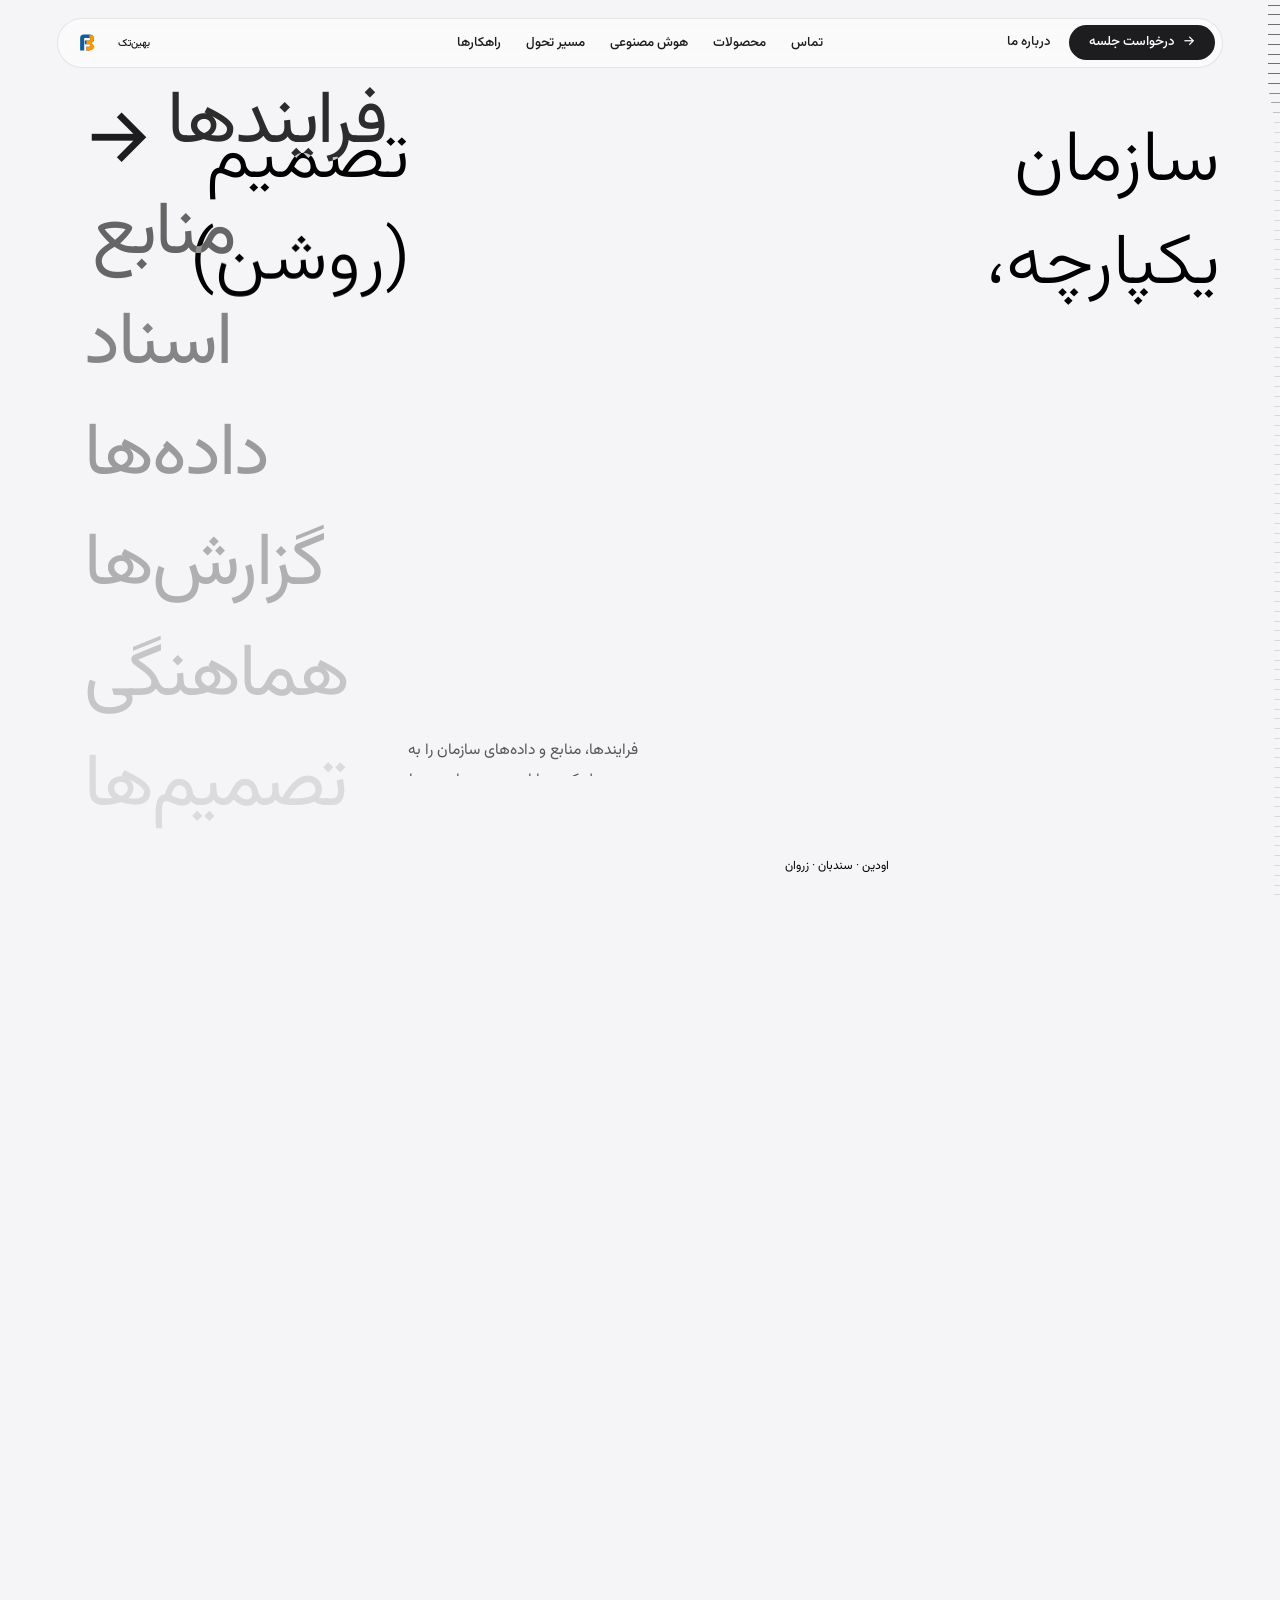
==== commit e00bb971: "Use Vazirmatn and Behin branding in the loading screen" ====
--- a/index.html
+++ b/index.html
@@ -1,3 +1,3 @@
 <!DOCTYPE html>
 
-<html lang="fa" translate="no"><head><script id="behin-base-path">(()=>{const p=location.pathname,i=p.indexOf('/legal/'),base=i>=0?p.slice(0,i+1):p.endsWith('/')?p:p.slice(0,p.lastIndexOf('/')+1);window.__BEHIN_BASE_PATH__=base;const b=document.createElement('base');b.href=location.origin+base;document.head.appendChild(b)})();</script><meta charset="utf-8"/><meta content="width=device-width, initial-scale=1, viewport-fit=cover" name="viewport"/><title>بهین راهبرد پارسی | اودین، سندبان و زروان</title><script type="importmap">{"imports":{"#entry":"./_nuxt/BHQQh9CW.js?v=behin3"}}</script><script>matchMedia('(pointer: fine)').matches&&document.documentElement.classList.add('has-ruler')</script><script>history.scrollRestoration='manual';addEventListener('pagehide',function(){history.scrollRestoration='manual'});if(location.hash){document.documentElement.dataset.place=location.hash;history.replaceState(history.state,'',location.pathname+location.search)}</script><style id="theme-tokens">:root{--bg:#f5f5f7;--bg-rgb:245,245,247;--fg:#1d1d1f;--fg-rgb:29,29,31;--on-fg:#ffffff;--on-fg-rgb:255,255,255;--on-media:var(--bg);--glass:rgba(255, 255, 255, 0.5);--glass-rgb:255,255,255;--hairline:rgba(29, 29, 31, 0.1);--hairline-rgb:29,29,31;--logo:#000000;--logo-rgb:0,0,0;--fg-muted:#6e6e73;--fg-muted-rgb:110,110,115;--fg-secondary:rgba(29, 29, 31, 0.8);--fg-secondary-rgb:29,29,31;--border:#e5e5ea;--border-rgb:229,229,234;--track:#ededf0;--track-rgb:237,237,240;--field:#f0f0f2;--field-rgb:240,240,242;--tick:#d9d9d9;--tick-rgb:217,217,217;--scrim:rgba(0, 0, 0, 0.2);--scrim-rgb:0,0,0;--stage:#000000;--stage-rgb:0,0,0;--inverse-bg:#000000;--inverse-bg-rgb:0,0,0;--inverse-fg:var(--bg);--inverse-muted:#98989d;--inverse-muted-rgb:152,152,157;--inverse-border:#2c2c2e;--inverse-border-rgb:44,44,46}</style><style>@font-face{font-family:Inter Tight Fallback\: BlinkMacSystemFont;src:local(BlinkMacSystemFont);size-adjust:103.165%;ascent-override:93.9027%;descent-override:23.381%;line-gap-override:0%}@font-face{font-family:Inter Tight Fallback\: Segoe UI;src:local(Segoe UI);size-adjust:96.9163%;ascent-override:99.9574%;descent-override:24.8886%;line-gap-override:0%}@font-face{font-family:Inter Tight Fallback\: Helvetica Neue;src:local(Helvetica Neue);size-adjust:95.4861%;ascent-override:101.455%;descent-override:25.2614%;line-gap-override:0%}@font-face{font-family:Inter Tight Fallback\: Arial;src:local(Arial);size-adjust:96.3855%;ascent-override:100.508%;descent-override:25.0256%;line-gap-override:0%}@font-face{font-family:Inter Tight Fallback\: Noto Sans;src:local(Noto Sans);size-adjust:90.6514%;ascent-override:106.866%;descent-override:26.6086%;line-gap-override:0%}:root{--space-2:.125rem;--space-4:.25rem;--space-6:.375rem;--space-8:.5rem;--space-10:.625rem;--space-12:.75rem;--space-14:.875rem;--space-16:1rem;--space-20:1.25rem;--space-22:1.375rem;--space-28:1.75rem;--space-32:2rem;--space-36:2.25rem;--space-40:2.5rem;--space-48:3rem;--space-52:3.25rem;--space-64:4rem;--layout-width:90rem;--safe-x:max(env(safe-area-inset-left), env(safe-area-inset-right));--layout-margin:max(var(--space-64), var(--safe-x));--layout-content:82rem;--grid-columns:12;--grid-gutter:var(--space-20);--size-nav:3.5rem;--size-button-s:2rem;--size-button-m:2.5rem;--size-button-l:3.25rem;--radius-xs:.375rem;--radius-s:.5rem;--radius-card:.625rem;--radius-m:.75rem;--radius-l:1rem;--radius-xl:1.25rem;--radius-pill:999px;--border-hairline:1px;--blur-glass:1.25rem;--shadow-caption:0 .5rem 1.5rem #1d1d1f1f;--shadow-card-glow:0 .375rem .875rem -.5rem #ffffff59;--shadow-s:0 .125rem .25rem #00000014;--font-sans:"Inter Tight", "Inter Tight Fallback: BlinkMacSystemFont", "Inter Tight Fallback: Segoe UI", "Inter Tight Fallback: Helvetica Neue", "Inter Tight Fallback: Arial", "Inter Tight Fallback: Noto Sans", sans-serif;--font-size-h1:6.25rem;--font-size-h2:3.25rem;--font-size-h3:2.25rem;--font-size-paragraph:1rem;--font-size-label:.9375rem;--font-size-control:1.75rem;--font-size-value:1.3125rem;--font-size-meta:.75rem;--font-size-body:1.0625rem;--font-size-tablet-h1:5rem;--font-size-tablet-h2:2.75rem;--font-size-tablet-h3:1.875rem;--font-size-mobile-h1:3.5rem;--font-size-mobile-h2:2rem;--font-size-mobile-h3:1.5rem;--font-size-mobile-body:1rem;--leading-h1:.9;--leading-paragraph:1.1;--leading-label:1;--leading-body:1.5;--indent-paragraph:7rem}@media (width<=1024px){:root{--layout-margin:max(var(--space-32), var(--safe-x));--grid-columns:8;--grid-gutter:var(--space-16)}}@media (width<=640px) and (aspect-ratio<=1){:root{--layout-margin:max(var(--space-16), var(--safe-x));--grid-columns:6;--grid-gutter:var(--space-12)}}:root{--color-base-black:#000;--color-base-white:#fff;--color-slate-50:#f8fafc;--color-slate-100:#f1f5f9;--color-slate-200:#e2e8f0;--color-slate-300:#cbd5e1;--color-slate-400:#94a3b8;--color-slate-500:#64748b;--color-slate-600:#475569;--color-slate-700:#334155;--color-slate-800:#1e293b;--color-slate-900:#0f172a;--color-slate-950:#020617;--color-gray-50:#f9fafb;--color-gray-100:#f3f4f6;--color-gray-200:#e5e7eb;--color-gray-300:#d1d5db;--color-gray-400:#9ca3af;--color-gray-500:#6b7280;--color-gray-600:#4b5563;--color-gray-700:#374151;--color-gray-800:#1f2937;--color-gray-900:#111827;--color-gray-950:#030712;--color-zinc-50:#fafafa;--color-zinc-100:#f4f4f5;--color-zinc-200:#e4e4e7;--color-zinc-300:#d4d4d8;--color-zinc-400:#a1a1aa;--color-zinc-500:#71717a;--color-zinc-600:#52525b;--color-zinc-700:#3f3f46;--color-zinc-800:#27272a;--color-zinc-900:#18181b;--color-zinc-950:#09090b;--color-neutral-50:#fafafa;--color-neutral-100:#f5f5f5;--color-neutral-200:#e5e5e5;--color-neutral-300:#d4d4d4;--color-neutral-400:#a3a3a3;--color-neutral-500:#737373;--color-neutral-600:#525252;--color-neutral-700:#404040;--color-neutral-800:#262626;--color-neutral-900:#171717;--color-neutral-950:#0a0a0a;--color-stone-50:#fafaf9;--color-stone-100:#f5f5f4;--color-stone-200:#e7e5e4;--color-stone-300:#d6d3d1;--color-stone-400:#a8a29e;--color-stone-500:#78716c;--color-stone-600:#57534e;--color-stone-700:#44403c;--color-stone-800:#292524;--color-stone-900:#1c1917;--color-stone-950:#0c0a09;--color-red-50:#fef2f2;--color-red-100:#fee2e2;--color-red-200:#fecaca;--color-red-300:#fca5a5;--color-red-400:#f87171;--color-red-500:#ef4444;--color-red-600:#dc2626;--color-red-700:#b91c1c;--color-red-800:#991b1b;--color-red-900:#7f1d1d;--color-red-950:#450a0a;--color-orange-50:#fff7ed;--color-orange-100:#ffedd5;--color-orange-200:#fed7aa;--color-orange-300:#fdba74;--color-orange-400:#fb923c;--color-orange-500:#f97316;--color-orange-600:#ea580c;--color-orange-700:#c2410c;--color-orange-800:#9a3412;--color-orange-900:#7c2d12;--color-orange-950:#431407;--color-amber-50:#fffbeb;--color-amber-100:#fef3c7;--color-amber-200:#fde68a;--color-amber-300:#fcd34d;--color-amber-400:#fbbf24;--color-amber-500:#f59e0b;--color-amber-600:#d97706;--color-amber-700:#b45309;--color-amber-800:#92400e;--color-amber-900:#78350f;--color-amber-950:#451a03;--color-yellow-50:#fefce8;--color-yellow-100:#fef9c3;--color-yellow-200:#fef08a;--color-yellow-300:#fde047;--color-yellow-400:#facc15;--color-yellow-500:#eab308;--color-yellow-600:#ca8a04;--color-yellow-700:#a16207;--color-yellow-800:#854d0e;--color-yellow-900:#713f12;--color-yellow-950:#422006;--color-lime-50:#f7fee7;--color-lime-100:#ecfccb;--color-lime-200:#d9f99d;--color-lime-300:#bef264;--color-lime-400:#a3e635;--color-lime-500:#84cc16;--color-lime-600:#65a30d;--color-lime-700:#4d7c0f;--color-lime-800:#3f6212;--color-lime-900:#365314;--color-lime-950:#111;--color-green-50:#f0fdf4;--color-green-100:#dcfce7;--color-green-200:#bbf7d0;--color-green-300:#86efac;--color-green-400:#4ade80;--color-green-500:#22c55e;--color-green-600:#16a34a;--color-green-700:#15803d;--color-green-800:#166534;--color-green-900:#14532d;--color-green-950:#052e16;--color-emerald-50:#ecfdf5;--color-emerald-100:#d1fae5;--color-emerald-200:#a7f3d0;--color-emerald-300:#6ee7b7;--color-emerald-400:#34d399;--color-emerald-500:#10b981;--color-emerald-600:#059669;--color-emerald-700:#047857;--color-emerald-800:#065f46;--color-emerald-900:#064e3b;--color-emerald-950:#022c22;--color-teal-50:#f0fdfa;--color-teal-100:#ccfbf1;--color-teal-200:#99f6e4;--color-teal-300:#5eead4;--color-teal-400:#2dd4bf;--color-teal-500:#14b8a6;--color-teal-600:#0d9488;--color-teal-700:#0f766e;--color-teal-800:#115e59;--color-teal-900:#134e4a;--color-teal-950:#042f2e;--color-cyan-50:#ecfeff;--color-cyan-100:#cffafe;--color-cyan-200:#a5f3fc;--color-cyan-300:#67e8f9;--color-cyan-400:#22d3ee;--color-cyan-500:#06b6d4;--color-cyan-600:#0891b2;--color-cyan-700:#0e7490;--color-cyan-800:#155e75;--color-cyan-900:#164e63;--color-cyan-950:#083344;--color-sky-50:#f0f9ff;--color-sky-100:#e0f2fe;--color-sky-200:#bae6fd;--color-sky-300:#7dd3fc;--color-sky-400:#38bdf8;--color-sky-500:#0ea5e9;--color-sky-600:#0284c7;--color-sky-700:#0369a1;--color-sky-800:#075985;--color-sky-900:#0c4a6e;--color-sky-950:#082f49;--color-blue-50:#eff6ff;--color-blue-100:#dbeafe;--color-blue-200:#bfdbfe;--color-blue-300:#93c5fd;--color-blue-400:#60a5fa;--color-blue-500:#3b82f6;--color-blue-600:#2563eb;--color-blue-700:#1d4ed8;--color-blue-800:#1e40af;--color-blue-900:#1e3a8a;--color-blue-950:#172554;--color-indigo-50:#eef2ff;--color-indigo-100:#e0e7ff;--color-indigo-200:#c7d2fe;--color-indigo-300:#a5b4fc;--color-indigo-400:#818cf8;--color-indigo-500:#6366f1;--color-indigo-600:#4f46e5;--color-indigo-700:#4338ca;--color-indigo-800:#3730a3;--color-indigo-900:#312e81;--color-indigo-950:#1e1b4b;--color-violet-50:#f5f3ff;--color-violet-100:#ede9fe;--color-violet-200:#ddd6fe;--color-violet-300:#c4b5fd;--color-violet-400:#a78bfa;--color-violet-500:#8b5cf6;--color-violet-600:#7c3aed;--color-violet-700:#6d28d9;--color-violet-800:#5b21b6;--color-violet-900:#4c1d95;--color-violet-950:#2e1065;--color-purple-50:#faf5ff;--color-purple-100:#f3e8ff;--color-purple-200:#e9d5ff;--color-purple-300:#d8b4fe;--color-purple-400:#c084fc;--color-purple-500:#a855f7;--color-purple-600:#9333ea;--color-purple-700:#7e22ce;--color-purple-800:#6b21a8;--color-purple-900:#581c87;--color-purple-950:#3b0764;--color-fuchsia-50:#fdf4ff;--color-fuchsia-100:#fae8ff;--color-fuchsia-200:#f5d0fe;--color-fuchsia-300:#f0abfc;--color-fuchsia-400:#e879f9;--color-fuchsia-500:#d946ef;--color-fuchsia-600:#c026d3;--color-fuchsia-700:#a21caf;--color-fuchsia-800:#86198f;--color-fuchsia-900:#701a75;--color-fuchsia-950:#4a044e;--color-pink-50:#fdf2f8;--color-pink-100:#fce7f3;--color-pink-200:#fbcfe8;--color-pink-300:#f9a8d4;--color-pink-400:#f472b6;--color-pink-500:#ec4899;--color-pink-600:#db2777;--color-pink-700:#be185d;--color-pink-800:#9d174d;--color-pink-900:#831843;--color-pink-950:#500724;--color-rose-50:#fff1f2;--color-rose-100:#ffe4e6;--color-rose-200:#fecdd3;--color-rose-300:#fda4af;--color-rose-400:#fb7185;--color-rose-500:#f43f5e;--color-rose-600:#e11d48;--color-rose-700:#be123c;--color-rose-800:#9f1239;--color-rose-900:#881337;--color-rose-950:#4c0519}:root,h1{font-family:var(--font-sans)}h1{font-weight:500;font-size:var(--font-size-h1);line-height:var(--leading-h1)}@media (width<=1024px){h1{font-size:var(--font-size-tablet-h1)}}@media (width<=640px){h1{font-size:var(--font-size-mobile-h1)}}a,abbr,acronym,address,applet,article,aside,audio,b,big,blockquote,body,canvas,caption,center,cite,code,dd,del,details,dfn,div,dl,dt,em,embed,fieldset,figcaption,figure,footer,form,h1,h2,h3,h4,h5,h6,header,hgroup,html,i,iframe,img,ins,kbd,label,legend,li,mark,menu,nav,object,ol,output,p,pre,q,ruby,s,samp,section,small,span,strike,strong,sub,summary,sup,table,tbody,td,tfoot,th,thead,time,tr,tt,u,ul,var,video{vertical-align:baseline;border:0;margin:0;padding:0}html{-webkit-text-size-adjust:100%;-ms-text-size-adjust:100%}a img,fieldset,img{border:none}input[type=email],input[type=tel],input[type=text],textarea{--webkit-appearance:none}button,input[type=submit]{cursor:pointer}button::-moz-focus-inner{border:0;padding:0}input[type=submit]::-moz-focus-inner{border:0;padding:0}textarea{overflow:auto}button,input{border:0;margin:0;padding:0}a,a:focus,button,div,h1,h2,h3,h4,h5,h6,input,select,span,textarea{outline-color:currentColor}ol,ul{list-style-type:none}table{border-spacing:0;border-collapse:collapse;width:100%}html{box-sizing:border-box}*,:after,:before{box-sizing:inherit}a{color:inherit;font:inherit;text-decoration:none}img,picture,svg,video{max-width:100%;display:block}button,input,select,textarea{font:inherit}.container{width:100%;padding-left:var(--layout-margin);padding-right:var(--layout-margin);position:relative}.container--fh{height:100%}.container--nm{padding-left:0;padding-right:0}.grid{grid-template-columns:repeat(var(--grid-columns),1fr);-moz-column-gap:var(--grid-gutter);column-gap:var(--grid-gutter);grid-auto-flow:row;display:grid}.grid,.w-100{width:100%}.w-fit{width:fit-content}.h-100{height:100%}.h-100vh{height:100vh}.m-auto{margin:auto}.ml-auto{margin-left:auto}.mr-auto{margin-right:auto}.mt-1{margin-top:.25rem}.mt-2{margin-top:.5rem}.mt-3{margin-top:.75rem}.mt-4{margin-top:1rem}.mt-5{margin-top:1.25rem}.mt-6{margin-top:1.5rem}.mt-7{margin-top:1.75rem}.mt-8{margin-top:2rem}.mb-1{margin-bottom:.25rem}.mb-2{margin-bottom:.5rem}.mb-3{margin-bottom:.75rem}.mb-4{margin-bottom:1rem}.mb-5{margin-bottom:1.25rem}.mb-6{margin-bottom:1.5rem}.mb-7{margin-bottom:1.75rem}.mb-8{margin-bottom:2rem}.ml-1{margin-left:.25rem}.ml-2{margin-left:.5rem}.ml-3{margin-left:.75rem}.ml-4{margin-left:1rem}.ml-5{margin-left:1.25rem}.ml-6{margin-left:1.5rem}.ml-7{margin-left:1.75rem}.ml-8{margin-left:2rem}.mr-1{margin-right:.25rem}.mr-2{margin-right:.5rem}.mr-3{margin-right:.75rem}.mr-4{margin-right:1rem}.mr-5{margin-right:1.25rem}.mr-6{margin-right:1.5rem}.mr-7{margin-right:1.75rem}.mr-8{margin-right:2rem}.pt-1{padding-top:.25rem}.pt-2{padding-top:.5rem}.pt-3{padding-top:.75rem}.pt-4{padding-top:1rem}.pt-5{padding-top:1.25rem}.pt-6{padding-top:1.5rem}.pt-7{padding-top:1.75rem}.pt-8{padding-top:2rem}.pb-1{padding-bottom:.25rem}.pb-2{padding-bottom:.5rem}.pb-3{padding-bottom:.75rem}.pb-4{padding-bottom:1rem}.pb-5{padding-bottom:1.25rem}.pb-6{padding-bottom:1.5rem}.pb-7{padding-bottom:1.75rem}.pb-8{padding-bottom:2rem}.pl-1{padding-left:.25rem}.pl-2{padding-left:.5rem}.pl-3{padding-left:.75rem}.pl-4{padding-left:1rem}.pl-5{padding-left:1.25rem}.pl-6{padding-left:1.5rem}.pl-7{padding-left:1.75rem}.pl-8{padding-left:2rem}.pr-1{padding-right:.25rem}.pr-2{padding-right:.5rem}.pr-3{padding-right:.75rem}.pr-4{padding-right:1rem}.pr-5{padding-right:1.25rem}.pr-6{padding-right:1.5rem}.pr-7{padding-right:1.75rem}.pr-8{padding-right:2rem}.gap-1{gap:.25rem}.gap-2{gap:.5rem}.gap-3{gap:.75rem}.gap-4{gap:1rem}.gap-5{gap:1.25rem}.gap-6{gap:1.5rem}.gap-7{gap:1.75rem}.gap-8{gap:2rem}.flex{display:flex}.justify-between{justify-content:space-between}.justify-center{justify-content:center}.justify-start{justify-content:flex-start}.justify-end{justify-content:flex-end}.align-center{align-items:center}.align-start{align-items:flex-start}.align-end{align-items:flex-end}.flex-column{flex-direction:column}.shrink{flex-shrink:1}.no-shrink{flex-shrink:0}.grow{flex-grow:1}.no-grow{flex-grow:0}.text-center{text-align:center}.text-left{text-align:left}.text-right{text-align:right}.text-ellipsis{text-overflow:ellipsis;white-space:nowrap;overflow:hidden}.hidden{display:none!important}::selection{color:var(--bg);background:var(--fg)}html{--lightningcss-light:initial;--lightningcss-dark: ;color-scheme:light;-webkit-text-decoration-skip-ink:none;text-decoration-skip-ink:none;font-size:max(12px,1.11111vw)}@media (width<=1024px){html{font-size:16px}}@media (width<390px){html{font-size:max(12px,4.10256vw)}}html.lenis.lenis-stopped.is-opening{overflow:visible}html.has-ruler{scrollbar-width:none;-ms-overflow-style:none}html.has-ruler body::-webkit-scrollbar{width:0;height:0;display:none}html.has-ruler::-webkit-scrollbar{width:0;height:0;display:none}html.ruler-grabbing,html.ruler-grabbing *{cursor:grabbing!important}body{color:var(--fg);background-color:var(--bg);font-family:var(--font-sans);font-weight:600;font-size:var(--font-size-paragraph);line-height:var(--leading-paragraph);-webkit-font-smoothing:antialiased;-moz-osx-font-smoothing:grayscale}.fade-enter-from{opacity:0}.fade-enter-active,.fade-leave-active{transition:opacity .3s}.fade-enter,.fade-leave-to{opacity:0}.iconify{flex-shrink:0;width:1em;height:1em;font-size:1rem;display:block}.sr-only{visibility:visible;clip:rect(0,0,0,0);clip-path:inset(50%);white-space:nowrap;border:0;width:1px;height:1px;margin:-1px;padding:0;position:absolute;overflow:hidden}[tabindex="-1"]:focus{outline:none}[data-reveal]{visibility:hidden}.reveal-line-mask{clip-path:inset(0 -.15em -.2em);overflow:visible!important}.reveal-word{white-space:nowrap}[data-reveal=block]{clip-path:inset(-.375rem)}.app-loader__ground{z-index:200;background:var(--bg);position:fixed;inset:0}.app-loader.is-flying .app-loader__ground{display:none}.app-loader.is-fading>*{opacity:0;transition:opacity .3s linear}.app-loader__mark{z-index:200;pointer-events:none;width:4rem;height:4rem;margin:-2rem 0 0 -2rem;position:fixed;top:50%;left:50%}.app-loader__canvas,.app-loader__mark svg{width:100%;height:100%;display:block;position:absolute;inset:0}.app-loader__mark.is-drawn svg{visibility:hidden}@font-face{font-family:Loader Digits;src:url([data-uri])format("woff2");font-weight:500;font-display:block}.app-loader__count{font-family:var(--font-sans);font-weight:500;font-size:var(--font-size-label);line-height:var(--leading-label);font-family:"Loader Digits",var(--font-sans);color:var(--fg);font-variant-numeric:tabular-nums;clip-path:inset(-.15em -.15em -.2em);z-index:200;pointer-events:none;justify-content:center;display:flex;position:fixed;top:calc(50% + 3rem);left:0;right:0}.app-loader__digit{display:inline-block}html.is-loading,html.is-loading.lenis.lenis-stopped{overflow:hidden}html.is-loading .app-nav .app-nav__bar{transform:translateY(calc(-100% - var(--nav-top)))!important}html.is-landing .app-nav .app-nav__bar{transform:none!important}html.is-loading .hero [data-reveal]{visibility:visible}html.is-landing .app-nav__bar>:is(.app-nav__logo,.app-nav__links,.app-nav__right),html.is-loading .app-nav__bar>:is(.app-nav__logo,.app-nav__links,.app-nav__right){visibility:hidden}</style><style>.logo-mark[data-v-39640a56]{flex-shrink:0}</style><style>.logo-wordmark[data-v-f9a31650]{flex-shrink:0;width:4.40725rem;height:1.05381rem}.logo-wordmark--dark[data-v-f9a31650]{width:4.80794rem;height:1.14963rem}</style><style>.logo-lockup[data-v-a3457c20]{align-items:center;gap:.292313rem;display:inline-flex}.logo-lockup--dark[data-v-a3457c20]{gap:.318875rem}</style><style>:where(button.app-link[data-v-50f980ac]){color:inherit;font:inherit;text-align:inherit;background:0 0;border:0;padding:0}.app-link[data-v-50f980ac]{white-space:nowrap;display:inline-flex}.app-link[data-v-50f980ac]:focus-visible{outline-offset:.25rem;outline:2px solid}.app-link__words[data-v-50f980ac]{display:inline-block;position:relative}.app-link__words.is-set .app-link__text[data-v-50f980ac]{color:#0000}.app-link__lines[data-v-50f980ac]{visibility:hidden;clip-path:inset(-.15em -.15em -.2em);position:absolute;inset:0}.app-link__words.is-set .app-link__lines[data-v-50f980ac]{visibility:inherit}.app-link__line[data-v-50f980ac]{position:absolute;inset:0}.app-link__char[data-v-50f980ac]{position:absolute;top:0;left:0}.app-link__char[data-v-50f980ac]:before{content:attr(data-char)}.app-link__label[data-v-50f980ac]{display:inline-block;position:relative}.app-link__label--line[data-v-50f980ac]{--from:0;--to:1}.app-link__label--line[data-v-50f980ac]:after{content:"";height:var(--border-hairline);clip-path:inset(0 calc((1 - var(--to))*100%) 0 calc(var(--from)*100%));background-image:linear-gradient(90deg,currentColor 50%,#0000 50%);background-size:.375rem 100%;position:absolute;bottom:-.125rem;left:0;right:0}.app-link__slot[data-v-50f980ac]{margin-right:var(--space-6);align-items:center;display:flex;position:absolute;top:0;bottom:0;right:100%;overflow:clip}.app-link__arrow[data-v-50f980ac]{opacity:0;display:inline-block;transform:translate(-100%)}</style><style>.app-button[data-v-db62c44e]{--pull-start:0;--pull-end:0;--radius:calc(var(--height)/2);--reach-start:calc(var(--pull-start)*1rem/16);--reach-end:calc(var(--pull-end)*1rem/16);--tip-start:max(var(--radius) / 2, var(--radius) + var(--pull-start) * .075rem);--tip-end:max(var(--radius) / 2, var(--radius) + var(--pull-end) * .075rem);isolation:isolate;border-radius:var(--radius-pill);white-space:nowrap;flex-shrink:0;display:inline-flex;position:relative}.app-button[data-v-db62c44e]:focus-visible{outline:2px solid var(--fg);outline-offset:2px}.app-button__skin[data-v-db62c44e]{z-index:-1;top:0;bottom:0;left:calc(var(--reach-start)*-1);right:calc(var(--reach-end)*-1);border-radius:var(--tip-start) var(--tip-end) var(--tip-end) var(--tip-start)/var(--radius);transform:scaleY(calc(1 - (var(--pull-start) + var(--pull-end))*.003));position:absolute}.app-button__skin[data-v-db62c44e]:after{content:"";border-radius:inherit;background-color:var(--scrim);opacity:0;transition:opacity .4s cubic-bezier(.16,1,.3,1);position:absolute;inset:0}@media (prefers-reduced-motion:reduce){.app-button__skin[data-v-db62c44e]:after{transition:none}}.app-button.is-shaded .app-button__skin[data-v-db62c44e]:after{opacity:1}.app-button__frame[data-v-db62c44e]{padding:0 var(--pad);clip-path:inset(0 calc(var(--reach-end)*-1) 0 calc(var(--reach-start)*-1) round var(--tip-start) var(--tip-end) var(--tip-end) var(--tip-start)/var(--radius));flex:1;justify-content:center;align-items:center;display:flex}.app-button__content[data-v-db62c44e]{align-items:center;gap:var(--space-10);display:inline-flex;position:relative}.app-button__label[data-v-db62c44e]{display:inline-block}.app-button__arrow-end[data-v-db62c44e],.app-button__arrow-start[data-v-db62c44e]{font-size:var(--font-size-label);display:inline-block}.app-button__arrow-end[data-v-db62c44e]:before,.app-button__arrow-start[data-v-db62c44e]:before{content:"→"}.app-button__arrow-start[data-v-db62c44e]{opacity:0;position:absolute;left:0}.app-button--plain .app-button__arrow-end[data-v-db62c44e],.app-button--plain .app-button__arrow-start[data-v-db62c44e]{display:none}.app-button--primary[data-v-db62c44e]{color:var(--on-fg)}.app-button--primary .app-button__skin[data-v-db62c44e]{background-color:var(--fg)}.app-button--secondary[data-v-db62c44e]{color:var(--fg)}.app-button--secondary .app-button__skin[data-v-db62c44e]{background-color:var(--glass);border:var(--border-hairline) solid var(--hairline);-webkit-backdrop-filter:blur(calc(var(--blur-glass)/2));backdrop-filter:blur(calc(var(--blur-glass)/2))}.app-button--secondary .app-button__skin[data-v-db62c44e]:after{inset:calc(var(--border-hairline)*-1)}.app-button--s[data-v-db62c44e]{--height:var(--size-button-s);--pad:var(--space-16);height:var(--height);font-family:var(--font-sans);font-weight:500;font-size:var(--font-size-label);line-height:var(--leading-label)}.app-button--s .app-button__content[data-v-db62c44e]{gap:var(--space-8)}.app-button--m[data-v-db62c44e]{--height:var(--size-button-m);--pad:var(--space-22);font-size:var(--font-size-label)}.app-button--l[data-v-db62c44e],.app-button--m[data-v-db62c44e]{height:var(--height);font-family:var(--font-sans);font-weight:500;line-height:var(--leading-label)}.app-button--l[data-v-db62c44e]{--height:var(--size-button-l);--pad:var(--space-28);font-size:var(--font-size-paragraph)}</style><style>.app-menu-button[data-v-48e754eb]{width:var(--size-button-m);height:var(--size-button-m);border-radius:var(--radius-pill);background-color:var(--glass);border:var(--border-hairline) solid var(--hairline);-webkit-backdrop-filter:blur(calc(var(--blur-glass)/2));backdrop-filter:blur(calc(var(--blur-glass)/2));flex-shrink:0;position:relative}.app-menu-button[data-v-48e754eb]:focus-visible{outline:2px solid var(--fg);outline-offset:2px}.app-menu-button__bar[data-v-48e754eb]{background-color:var(--fg);width:1rem;height:.09375rem;margin:-.046875rem 0 0 -.5rem;transition:transform .2s cubic-bezier(.16,1,.3,1);position:absolute;top:50%;left:50%;transform:translateY(-.203125rem)}.app-menu-button__bar[data-v-48e754eb]:nth-child(2){transform:translateY(.203125rem)}@media (prefers-reduced-motion:reduce){.app-menu-button__bar[data-v-48e754eb]{transition:none}}.is-open .app-menu-button__bar[data-v-48e754eb]{transform:rotate(45deg)}.is-open .app-menu-button__bar[data-v-48e754eb]:nth-child(2){transform:rotate(-45deg)}</style><style>.app-menu__scrim[data-v-4bed7237]{background-color:var(--scrim);position:fixed;inset:0}.app-menu__panel[data-v-4bed7237]{top:calc(100% + var(--space-8));align-items:flex-start;gap:var(--space-12);max-height:calc(100svh - var(--nav-top)*2 - var(--size-nav) - var(--space-8));overscroll-behavior:contain;padding:var(--space-32) var(--space-32) var(--space-48);border-radius:var(--radius-xl);background-color:var(--glass);border:var(--border-hairline) solid var(--hairline);-webkit-backdrop-filter:blur(calc(var(--blur-glass)/2));backdrop-filter:blur(calc(var(--blur-glass)/2));flex-direction:column;display:flex;position:absolute;left:0;right:0;overflow-y:auto}@media (width<=640px) and (aspect-ratio<=1){.app-menu__panel[data-v-4bed7237]{gap:var(--space-16);padding:var(--space-22)}}.app-menu__links[data-v-4bed7237]{gap:var(--space-12);overflow-clip-margin:.3em;flex-direction:column;display:flex;overflow:clip}.app-menu__link[data-v-4bed7237]{color:var(--fg);font-family:var(--font-sans);font-weight:500;font-size:var(--font-size-h2);line-height:1}@media (width<=1024px){.app-menu__link[data-v-4bed7237]{font-size:var(--font-size-tablet-h2)}}@media (width<=640px){.app-menu__link[data-v-4bed7237]{font-size:var(--font-size-mobile-h2)}}.app-menu__rule[data-v-4bed7237]{background-color:var(--hairline);border:0;align-self:stretch;height:1px;margin:0;display:none}@media (width<=640px) and (aspect-ratio<=1){.app-menu__rule[data-v-4bed7237]{display:block}}.app-menu__sign-in[data-v-4bed7237]{display:none}@media (width<=640px) and (aspect-ratio<=1){.app-menu__sign-in[data-v-4bed7237]{display:inline-flex}}</style><style>.app-nav[data-v-a799f99b]{--nav-top:var(--space-20);z-index:100;top:var(--nav-top);left:var(--layout-margin);right:var(--layout-margin);position:fixed}.app-nav[data-v-a799f99b]:not(.app-nav--active){pointer-events:none}@media (width<=1024px){.app-nav[data-v-a799f99b]{--nav-top:1.5rem}}@media (width<=640px) and (aspect-ratio<=1){.app-nav[data-v-a799f99b]{--nav-top:var(--space-16)}}.app-nav__bar[data-v-a799f99b]{z-index:1;height:var(--size-nav);padding-left:var(--space-22);padding-right:var(--space-8);border-radius:var(--radius-pill);transform:translateY(calc(-100% - var(--nav-top)));background-color:var(--glass);border:var(--border-hairline) solid var(--hairline);-webkit-backdrop-filter:blur(calc(var(--blur-glass)/2));backdrop-filter:blur(calc(var(--blur-glass)/2));justify-content:space-between;align-items:center;transition:transform .45s cubic-bezier(.16,1,.3,1);display:flex;position:relative;overflow:clip}@media (width<=640px) and (aspect-ratio<=1){.app-nav__bar[data-v-a799f99b]{padding-left:var(--space-16)}}:is(.app-nav--active .app-nav__bar[data-v-a799f99b],.app-nav--coming .app-nav__bar[data-v-a799f99b],.app-nav:has(:focus-visible) .app-nav__bar[data-v-a799f99b]){transform:none}.app-nav__logo[data-v-a799f99b]{display:flex}.app-nav__mark[data-v-a799f99b]{display:none}@media (width<=640px) and (aspect-ratio<=1){.app-nav__mark[data-v-a799f99b]{display:block}.app-nav__lockup[data-v-a799f99b]{display:none}}.app-nav__links[data-v-a799f99b]{align-items:center;gap:var(--space-28);display:flex;position:absolute;top:50%;left:50%;transform:translate(-50%,-50%)}@media (width<=1024px){.app-nav__links[data-v-a799f99b]{display:none}}.app-nav__right[data-v-a799f99b]{align-items:center;gap:var(--space-20);display:flex}@media (width<=1024px){.app-nav__right[data-v-a799f99b]{gap:var(--space-12)}}@media (width<=640px) and (aspect-ratio<=1){.app-nav__right[data-v-a799f99b]{gap:var(--space-8)}}.app-nav__link[data-v-a799f99b],.app-nav__sign-in[data-v-a799f99b]{font-family:var(--font-sans);font-weight:500;font-size:var(--font-size-label);line-height:var(--leading-label);color:var(--fg)}@media (width<=640px) and (aspect-ratio<=1){.app-nav__sign-in[data-v-a799f99b]{display:none}}.app-nav__menu-button[data-v-a799f99b]{display:none}@media (width<=1024px){.app-nav__menu-button[data-v-a799f99b]{display:block}}</style><style>.scroll-ruler[data-v-733eba8e]{z-index:90;cursor:pointer;touch-action:none;-webkit-user-select:none;user-select:none;width:.875rem;position:fixed;top:0;bottom:0;right:0}.scroll-ruler__canvas[data-v-733eba8e]{pointer-events:none;width:100%;height:100%;position:absolute;inset:0}</style><style>html.lenis,html.lenis body{height:auto}.lenis:not(.lenis-autoToggle).lenis-stopped{overflow:clip}.lenis [data-lenis-prevent-horizontal],.lenis [data-lenis-prevent-touch],.lenis [data-lenis-prevent-vertical],.lenis [data-lenis-prevent-wheel],.lenis [data-lenis-prevent]{overscroll-behavior:contain}.lenis.lenis-smooth iframe{pointer-events:none}.lenis.lenis-autoToggle{transition-behavior:allow-discrete;transition-property:overflow;transition-duration:1ms}</style><style>.film[data-v-02f47fdf]{--card-w:6.625rem;--card-h:9.375rem;--gap:var(--space-8);--pill:1.625rem;--pill-gap:var(--space-8);--ruler-h:.75rem;--ruler-gap:var(--space-10);--inset:var(--space-8);--pitch:calc(var(--card-w) + var(--gap));width:100%;height:calc(var(--pill) + var(--pill-gap) + var(--ruler-h) + var(--ruler-gap) + var(--card-h));pointer-events:none;-webkit-user-select:none;user-select:none;position:relative;overflow-x:clip}@media (width<=1024px){.film[data-v-02f47fdf]{--card-w:9.375rem;--card-h:13.25rem;--gap:var(--space-10)}}@media (width<=640px) and (aspect-ratio<=1){.film[data-v-02f47fdf]{--card-w:4.5rem;--card-h:6.375rem;--gap:var(--space-6);--pill:1.5rem;--pill-gap:var(--space-6);--ruler-h:.625rem;--ruler-gap:var(--space-8);--inset:var(--space-6)}}.film__time[data-v-02f47fdf]{font-family:var(--font-sans);font-weight:500;font-size:var(--font-size-label);line-height:var(--leading-label);height:var(--pill);padding:0 var(--space-10);border-radius:var(--radius-pill);color:var(--on-fg);font-variant-numeric:tabular-nums;align-items:center;display:flex;top:0;left:50%;transform:translate(-50%)}.film__playhead[data-v-02f47fdf],.film__time[data-v-02f47fdf]{z-index:1;background:var(--fg);position:absolute}.film__playhead[data-v-02f47fdf]{top:var(--pill);bottom:calc(var(--space-8)*-1);width:.125rem;left:calc(50% - .0625rem)}.film__track[data-v-02f47fdf]{--played:0;top:calc(var(--pill) + var(--pill-gap));gap:var(--ruler-gap);transform:translateX(calc((var(--reach) + .5 + var(--played))*-1*var(--pitch)));will-change:transform;flex-direction:column;display:flex;position:absolute;left:50%}.film__ruler[data-v-02f47fdf]{height:var(--ruler-h);background:repeating-linear-gradient(to right,var(--tick) 0 1px,transparent 1px var(--pitch)),repeating-linear-gradient(to right,var(--tick) 0 1px,transparent 1px calc(var(--pitch)/4)) 0 100%/100% 50% no-repeat}.film__strip[data-v-02f47fdf]{display:flex}.film__frame[data-v-02f47fdf]{width:var(--pitch);height:var(--card-h);padding:0 calc(var(--gap)/2);flex:none}.film__poster[data-v-02f47fdf]{-o-object-fit:cover;object-fit:cover;width:100%}.film__empty[data-v-02f47fdf],.film__poster[data-v-02f47fdf]{border-radius:var(--radius-s);height:100%;display:block}.film__empty[data-v-02f47fdf]{font-family:var(--font-sans);font-weight:500;font-size:var(--font-size-label);line-height:var(--leading-label);padding:calc(var(--inset) - 1px);border:1px dashed var(--fg);color:var(--fg-muted)}</style><style>.not-found[data-v-09908026]{--words-gap:var(--space-40);--film-gap:var(--space-36);min-height:100svh;padding-top:calc(var(--space-20) + var(--size-nav));flex-direction:column;display:flex}@media (width<=1024px){.not-found[data-v-09908026]{--words-gap:var(--space-32);--film-gap:var(--space-64)}}@media (width<=640px) and (aspect-ratio<=1){.not-found[data-v-09908026]{--words-gap:1.5rem;--film-gap:var(--space-36);padding-top:calc(var(--space-16) + var(--size-nav))}}.not-found__body[data-v-09908026]{width:100%;padding:var(--space-32) 0;margin:auto 0}.not-found__words[data-v-09908026]{align-items:center;gap:var(--words-gap);padding:0 var(--layout-margin);text-align:center;flex-direction:column;display:flex}.not-found__title[data-v-09908026]{font-family:var(--font-sans);font-weight:500;font-size:var(--font-size-h1);line-height:var(--leading-h1)}@media (width<=1024px){.not-found__title[data-v-09908026]{font-size:var(--font-size-tablet-h1)}}@media (width<=640px){.not-found__title[data-v-09908026]{font-size:var(--font-size-mobile-h1)}}.not-found__title[data-v-09908026]{color:var(--fg);margin:0;line-height:1}.not-found__quiet[data-v-09908026]{color:var(--fg-muted)}.not-found__text[data-v-09908026]{font-family:var(--font-sans);font-weight:600;font-size:var(--font-size-paragraph);line-height:var(--leading-paragraph);color:var(--fg);margin:0}@media (aspect-ratio>1),(width>640px){.not-found__break[data-v-09908026]{display:none}}.not-found__actions[data-v-09908026]{gap:var(--space-12);display:flex}@media (width<=640px) and (aspect-ratio<=1){.not-found__actions[data-v-09908026]{flex-direction:column;align-items:center}}.not-found__film[data-v-09908026]{margin-top:var(--film-gap)}</style><style>.logo-carousel[data-v-31aace83]{aspect-ratio:1;display:block;position:relative}.logo-carousel__canvas[data-v-31aace83],.logo-carousel__still[data-v-31aace83]{width:100%;height:100%;position:absolute;inset:0}.logo-carousel.is-drawn .logo-carousel__still[data-v-31aace83]{visibility:hidden}</style><style>.app-footer[data-v-12c0fe59]{z-index:2;gap:var(--space-64);padding:var(--space-64) var(--layout-margin) var(--space-32);background:var(--inverse-bg);color:var(--inverse-fg);flex-direction:column;display:flex;position:relative}@media (width<=1024px){.app-footer[data-v-12c0fe59]{padding-top:var(--space-48)}}@media (width<=640px) and (aspect-ratio<=1){.app-footer[data-v-12c0fe59]{gap:var(--space-48)}}.app-footer__top[data-v-12c0fe59]{gap:var(--space-20);padding-bottom:var(--space-32);display:flex}@media (width<=1024px){.app-footer__top[data-v-12c0fe59]{gap:var(--space-48);flex-direction:column;padding-bottom:0}}@media (width<=640px) and (aspect-ratio<=1){.app-footer__top[data-v-12c0fe59]{gap:var(--space-40)}}.app-footer__brand[data-v-12c0fe59]{align-items:flex-start;gap:var(--space-20);flex-direction:column;flex:1;display:flex}@media (width<=640px) and (aspect-ratio<=1){.app-footer__brand[data-v-12c0fe59]{gap:var(--space-16)}}.app-footer__line[data-v-12c0fe59]{font-family:var(--font-sans);font-weight:500;font-size:var(--font-size-h2);line-height:1}@media (width<=1024px){.app-footer__line[data-v-12c0fe59]{font-size:var(--font-size-tablet-h2)}}@media (width<=640px){.app-footer__line[data-v-12c0fe59]{font-size:var(--font-size-mobile-h2)}}.app-footer__line[data-v-12c0fe59]{white-space:nowrap;margin:0}.app-footer__mail[data-v-12c0fe59]{font-family:var(--font-sans);font-weight:500;font-size:var(--font-size-paragraph);line-height:var(--leading-label);color:var(--inverse-fg)}.app-footer__links[data-v-12c0fe59]{gap:var(--space-20);padding-top:var(--space-8);flex:1;display:flex}@media (width<=1024px){.app-footer__links[data-v-12c0fe59]{gap:var(--space-16);padding-top:0}}@media (width<=640px) and (aspect-ratio<=1){.app-footer__links[data-v-12c0fe59]{gap:var(--space-32);flex-direction:column}}.app-footer__pages[data-v-12c0fe59]{display:contents}@media (width<=1024px){.app-footer__pages[data-v-12c0fe59]{gap:var(--space-16);flex:1;display:flex}}@media (width<=640px) and (aspect-ratio<=1){.app-footer__pages[data-v-12c0fe59]{gap:var(--space-12)}}.app-footer__column[data-v-12c0fe59]{align-items:flex-start;gap:var(--space-10);flex-direction:column;flex:1;min-width:0;display:flex}@media (width<=1024px){.app-footer__column[data-v-12c0fe59]{gap:var(--space-14)}}.app-footer__title[data-v-12c0fe59]{font-size:var(--font-size-label);color:var(--inverse-muted)}.app-footer__link[data-v-12c0fe59],.app-footer__title[data-v-12c0fe59]{font-family:var(--font-sans);font-weight:500;line-height:var(--leading-label)}.app-footer__link[data-v-12c0fe59]{font-size:var(--font-size-paragraph);color:var(--inverse-fg);position:relative}.app-footer__link.is-current[data-v-12c0fe59]:after{content:"";height:var(--border-hairline);background-image:linear-gradient(90deg,currentColor 50%,#0000 50%);background-size:.375rem 100%;position:absolute;bottom:-.125rem;left:0;right:0}.app-footer__legal[data-v-12c0fe59]{align-items:flex-start;gap:var(--space-10);flex-direction:column;display:flex}@media (width<=1024px){.app-footer__legal[data-v-12c0fe59]{justify-items:start;gap:var(--space-14) var(--space-16);grid-template-rows:repeat(4,auto);grid-template-columns:1fr 1fr;grid-auto-flow:column;width:100%;display:grid}}@media (width<=640px) and (aspect-ratio<=1){.app-footer__legal[data-v-12c0fe59]{-moz-column-gap:var(--space-12);column-gap:var(--space-12)}}.app-footer__sign[data-v-12c0fe59]{gap:var(--space-40);flex-direction:column;display:flex}@media (width<=1024px){.app-footer__sign[data-v-12c0fe59]{gap:var(--space-32)}}@media (width<=640px) and (aspect-ratio<=1){.app-footer__sign[data-v-12c0fe59]{gap:var(--space-20)}}.app-footer__lockup[data-v-12c0fe59]{-moz-column-gap:4.81227%;align-items:center;column-gap:4.81227%;display:flex}.app-footer__mark[data-v-12c0fe59]{flex-shrink:0;width:22.6354%}.app-footer__wordmark[data-v-12c0fe59]{flex-shrink:0;width:72.5524%;height:auto}.app-footer__bottom[data-v-12c0fe59]{justify-content:space-between;gap:var(--space-16);white-space:nowrap;display:flex}.app-footer__small[data-v-12c0fe59]{color:var(--inverse-muted)}.app-footer__credit[data-v-12c0fe59],.app-footer__small[data-v-12c0fe59]{font-family:var(--font-sans);font-weight:500;font-size:var(--font-size-label);line-height:var(--leading-label);flex:1 0 0}.app-footer__credit[data-v-12c0fe59]{text-align:right;color:var(--inverse-fg)}.app-footer__hint[data-v-12c0fe59]{font-family:var(--font-sans);font-weight:500;font-size:var(--font-size-label);line-height:var(--leading-label);color:var(--inverse-muted);display:none}@media (width>=1100px) and (hover:hover) and (pointer:fine) and (prefers-reduced-motion:no-preference){.app-footer__hint[data-v-12c0fe59]{display:block}}.app-footer__studio[data-v-12c0fe59]{color:inherit;text-underline-position:from-font;text-decoration:underline}</style><style>.story-scene[data-v-aafda1ff]{z-index:-1;pointer-events:none;width:100%;height:100%;display:block;position:fixed;inset:0}.story-scene[hidden][data-v-aafda1ff]{display:none}.story-scene[data-v-aafda1ff]:not(.is-drawn){visibility:hidden}</style><style>.hero[data-v-321f34ea]{height:100svh;position:relative;overflow:hidden}.hero__container[data-v-321f34ea]{z-index:2;mix-blend-mode:difference;color:#f5f5f7;justify-content:space-between;align-items:center;gap:var(--space-40);flex-direction:column;min-height:100%;padding-top:8.0625rem;padding-bottom:1.5625rem;display:flex;position:relative}@media (width<=1024px){.hero__container[data-v-321f34ea]{padding-top:8.5rem;padding-bottom:3rem}}@media (width<=640px) and (aspect-ratio<=1){.hero__container[data-v-321f34ea]{padding-top:6.5rem;padding-bottom:2rem}}.hero__title[data-v-321f34ea]{width:100%;font-family:var(--font-sans);font-weight:500;font-size:var(--font-size-h1);line-height:var(--leading-h1);justify-content:space-between;align-items:center;padding:0 .1875rem 0 .125rem;display:flex;position:relative}@media (width<=1024px){.hero__title[data-v-321f34ea]{font-size:var(--font-size-tablet-h1)}}@media (width<=640px){.hero__title[data-v-321f34ea]{font-size:var(--font-size-mobile-h1)}}@media (width<=1024px){.hero__title[data-v-321f34ea]{align-items:flex-start;gap:var(--space-8);flex-direction:column;padding:0}}.hero__title-group-1[data-v-321f34ea]{width:min-content}.hero__title-group-2[data-v-321f34ea]{text-align:right;width:4.7em}@media (width<=1024px){.hero__title-group-2[data-v-321f34ea]{align-self:flex-end}}.hero__marquee[data-v-321f34ea]{clip-path:inset(-.5em 0);display:inline-block;position:relative}.hero__marquee-size[data-v-321f34ea]{visibility:hidden}.hero__marquee-copy[data-v-321f34ea]:before,.hero__marquee-size[data-v-321f34ea]:before{content:attr(data-word)}.hero__marquee-track[data-v-321f34ea]{white-space:nowrap;will-change:transform;animation:3s linear infinite hero-marquee-321f34ea;display:flex;position:absolute;top:0;left:0}@media (prefers-reduced-motion:reduce){.hero__marquee-track[data-v-321f34ea]{animation:none}}.hero__marquee-word[data-v-321f34ea]{padding-right:.25em}@keyframes hero-marquee-321f34ea{to{transform:translate(-50%)}}.hero__texts[data-v-321f34ea]{--step:13.875rem;gap:var(--space-12);flex-direction:column;font-weight:600;display:flex}@media (width<=1024px){.hero__texts[data-v-321f34ea]{--step:12.5rem}}@media (width<=640px) and (aspect-ratio<=1){.hero__texts[data-v-321f34ea]{--step:6.625rem}}.hero__text-1[data-v-321f34ea]{max-width:17.375rem}@media (width<=640px) and (aspect-ratio<=1){.hero__text-1[data-v-321f34ea]{max-width:14.75rem}}.hero__text-2[data-v-321f34ea]{margin-left:var(--step);max-width:16.0625rem}@media (width<=640px) and (aspect-ratio<=1){.hero__text-2[data-v-321f34ea]{max-width:14.375rem}}.hero__text-3[data-v-321f34ea]{margin-left:calc(var(--step)*2)}</style><style>.handoff[data-v-907669fe]{z-index:1;background:var(--bg);position:relative}.handoff-layer[data-v-907669fe]{z-index:1;visibility:hidden;pointer-events:none;position:fixed;inset:0}.handoff-layer__screen[data-v-907669fe]{--scale:.66;--corner:1.25rem;border-radius:var(--corner);background:var(--bg);width:100vw;height:100vh;box-shadow:0 calc(.125rem/var(--scale)) calc(.25rem/var(--scale)) #00000014;transform-origin:0 0;will-change:transform;pointer-events:auto;cursor:pointer;display:block;position:absolute;top:0;left:0;overflow:hidden}.handoff-layer__frame[data-v-907669fe]{-o-object-fit:cover;object-fit:cover;-o-object-position:50% 0;object-position:50% 0;pointer-events:none;border:0;width:100%;height:100%;display:block}.handoff-layer__capsule[data-v-907669fe]{align-items:center;gap:var(--space-12);padding:var(--space-12) var(--space-20);border-radius:var(--radius-pill);background:var(--on-fg);box-shadow:var(--shadow-caption);display:flex;position:absolute;bottom:1.5rem;left:50%;transform:translate(-50%)}.handoff-layer__label[data-v-907669fe]{font-family:var(--font-sans);font-weight:500;font-size:var(--font-size-paragraph);line-height:var(--leading-label);color:var(--fg);white-space:nowrap}.handoff-layer__track[data-v-907669fe]{border-radius:var(--radius-pill);background:var(--border);width:3.5rem;height:.1875rem;overflow:hidden}.handoff-layer__fill[data-v-907669fe]{background:var(--fg);transform-origin:0;height:100%;transition:transform .12s linear;display:block;transform:scaleX(0)}</style><style>.library[data-v-d4641817]{height:100svh;position:relative;overflow:hidden}.library__frame[data-v-d4641817]{align-items:center;height:100%;padding:6rem 0;display:flex;position:relative}@media (width<=1024px){.library__frame[data-v-d4641817]{height:auto;min-height:100%;padding:0 0 var(--space-64);flex-direction:column;align-items:stretch}}@media (width<=640px) and (aspect-ratio<=1){.library__frame[data-v-d4641817]{padding-bottom:var(--space-32)}}.library__wall[data-v-d4641817]{visibility:visible;pointer-events:none;width:51.5625rem;position:absolute;top:0;bottom:0;left:-7.1875rem}@media (width<=1024px){.library__wall[data-v-d4641817]{flex:1 0 auto;width:auto;min-height:15rem;position:relative;left:0}}@media (width<=640px) and (aspect-ratio<=1){.library__wall[data-v-d4641817]{min-height:10rem}}.library__wall-image[data-v-d4641817]{-o-object-fit:cover;object-fit:cover;width:100%;height:100%;position:absolute;inset:0}@media (width<=1024px){.library__container[data-v-d4641817]{padding-top:3.5rem}}@media (width<=640px) and (aspect-ratio<=1){.library__container[data-v-d4641817]{padding-top:var(--space-32)}}.library__text[data-v-d4641817]{align-items:flex-start;gap:var(--space-52);flex-direction:column;grid-column:8/-1;display:flex}@media (width<=1024px){.library__text[data-v-d4641817]{gap:var(--space-40);grid-column:1/-1}}@media (width<=640px) and (aspect-ratio<=1){.library__text[data-v-d4641817]{gap:var(--space-28)}}.library__action[data-v-d4641817]{display:flex}.library__heading[data-v-d4641817]{gap:var(--space-40);flex-direction:column;display:flex}@media (width<=1024px){.library__heading[data-v-d4641817]{gap:var(--space-32)}}@media (width<=640px) and (aspect-ratio<=1){.library__heading[data-v-d4641817]{gap:var(--space-20)}}.library__title[data-v-d4641817]{font-family:var(--font-sans);font-weight:500;font-size:var(--font-size-h1);line-height:var(--leading-h1)}@media (width<=1024px){.library__title[data-v-d4641817]{font-size:var(--font-size-tablet-h1)}}@media (width<=640px){.library__title[data-v-d4641817]{font-size:var(--font-size-mobile-h1)}}.library__title[data-v-d4641817]{max-width:4.77em}@media (width<=1024px){.library__title[data-v-d4641817]{max-width:none}}.library__copy[data-v-d4641817]{--step:13.8125rem;align-items:flex-start;gap:var(--space-12);font-family:var(--font-sans);font-weight:600;font-size:var(--font-size-paragraph);line-height:var(--leading-paragraph);flex-direction:column;display:flex}@media (width<=640px) and (aspect-ratio<=1){.library__copy[data-v-d4641817]{--step:8.625rem}}.library__copy-1[data-v-d4641817],.library__copy-2[data-v-d4641817]{max-width:16rem}@media (width<=640px) and (aspect-ratio<=1){.library__copy-1[data-v-d4641817],.library__copy-2[data-v-d4641817]{max-width:13.75rem}}.library__copy-2[data-v-d4641817]{margin-left:var(--step)}</style><style>.app-ruler[data-v-d73b2274]{flex:none;width:1.25rem;position:relative}.app-ruler__canvas[data-v-d73b2274]{width:100%;height:100%;position:absolute;inset:0}</style><style>.categories[data-v-dbfd8d2e]{--drum:0;align-items:safe center;height:100svh;padding:2rem 0 1.25rem;display:flex;position:relative;overflow:hidden}@media (width<=1024px){.categories[data-v-dbfd8d2e]{padding:var(--space-64) 0}}@media (width<=640px) and (aspect-ratio<=1){.categories[data-v-dbfd8d2e]{--drum:1;--top:1.125rem;padding:var(--top) 0 1.5rem;flex-direction:column;align-items:stretch}}.categories__body[data-v-dbfd8d2e]{font-family:var(--font-sans);font-weight:500;font-size:var(--font-size-h1);line-height:var(--leading-h1)}@media (width<=1024px){.categories__body[data-v-dbfd8d2e]{font-size:var(--font-size-tablet-h1)}}@media (width<=640px){.categories__body[data-v-dbfd8d2e]{font-size:var(--font-size-mobile-h1)}}.categories__body[data-v-dbfd8d2e]{font-size:clamp(var(--font-size-tablet-h1),(100svh - 3.25rem)/6.9,var(--font-size-h1));position:static}@media (width<=1024px){.categories__body[data-v-dbfd8d2e]{font-size:clamp(var(--font-size-mobile-h1),(100svh - 8rem)/8.7,var(--font-size-tablet-h1))}}@media (width<=640px) and (aspect-ratio<=1){.categories__body[data-v-dbfd8d2e]{--room:max(7.5rem, 100svh - 25.3125rem);font-size:var(--font-size-mobile-h1);flex-direction:column;flex:1;display:flex;position:relative}}.categories__cards[data-v-dbfd8d2e]{top:0;bottom:0;right:0;left:calc(var(--layout-margin) + ((100% - 2*var(--layout-margin) - 11*var(--grid-gutter))/12 + var(--grid-gutter))*7);pointer-events:none;position:absolute}@media (width<=1024px){.categories__cards[data-v-dbfd8d2e]{left:calc(50% + 1.4375rem)}}@media (width<=640px) and (aspect-ratio<=1){.categories__cards[data-v-dbfd8d2e]{min-height:var(--room);flex:1;display:flex;position:relative;inset:auto}}.categories__field[data-v-dbfd8d2e]{position:absolute;inset:0}@media (width<=640px) and (aspect-ratio<=1){.categories__field[data-v-dbfd8d2e]{inset:calc(var(--top)*-1) calc(var(--layout-margin)*-1) 0}}.categories__still[data-v-dbfd8d2e]{height:min(var(--d-height) * .0625rem,100svh - 5.21875rem);position:absolute;top:50%;left:0;right:0;transform:translateY(-50%)}@media (width<=1024px){.categories__still[data-v-dbfd8d2e]{height:min(var(--t-height) * .0625rem,100svh - 8rem)}}@media (width<=640px) and (aspect-ratio<=1){.categories__still[data-v-dbfd8d2e]{width:min(100%,var(--room) * var(--p-ratio));height:auto;aspect-ratio:var(--p-ratio);margin:auto;position:relative;top:auto;transform:none}}.categories__card[data-v-dbfd8d2e]{top:var(--d-y);left:var(--d-x);width:var(--d-w);aspect-ratio:3/4;-o-object-fit:cover;object-fit:cover;border-radius:var(--radius-card);height:auto;box-shadow:var(--shadow-card-glow);position:absolute}@media (width<=1024px){.categories__card[data-v-dbfd8d2e]{top:var(--t-y);left:var(--t-x);width:var(--t-w)}}@media (width<=640px) and (aspect-ratio<=1){.categories__card[data-v-dbfd8d2e]{top:var(--p-y);left:var(--p-x);width:var(--p-w)}}.categories__list[data-v-dbfd8d2e]{gap:var(--space-10);-webkit-mask-image:linear-gradient(transparent var(--mask-top,-1px),#000 calc(var(--mask-top,-1px) + var(--fade-top,0px)),#000 calc(var(--mask-bottom,100%) - var(--fade-bottom,0px)),transparent var(--mask-bottom,100%));-webkit-mask-image:linear-gradient(transparent var(--mask-top,-1px),#000 calc(var(--mask-top,-1px) + var(--fade-top,0px)),#000 calc(var(--mask-bottom,100%) - var(--fade-bottom,0px)),transparent var(--mask-bottom,100%));mask-image:linear-gradient(transparent var(--mask-top,-1px),#000 calc(var(--mask-top,-1px) + var(--fade-top,0px)),#000 calc(var(--mask-bottom,100%) - var(--fade-bottom,0px)),transparent var(--mask-bottom,100%));display:flex;position:relative}@media (width<=640px) and (aspect-ratio<=1){.categories__list[data-v-dbfd8d2e]{flex:none;height:21.875rem;margin-top:.8125rem;overflow:hidden}.categories__ruler[data-v-dbfd8d2e]{position:absolute;top:0;bottom:0;left:0}}.categories__rows[data-v-dbfd8d2e]{position:relative}@media (width<=640px) and (aspect-ratio<=1){.categories__rows[data-v-dbfd8d2e]{margin-left:1.875rem}}.categories__items[data-v-dbfd8d2e]{flex-direction:column;gap:.1em;display:flex}@media (width<=1024px){.categories__items[data-v-dbfd8d2e]{gap:.4em}}@media (width<=640px) and (aspect-ratio<=1){.categories__items[data-v-dbfd8d2e]{gap:var(--space-20)}}.categories__item[data-v-dbfd8d2e]{white-space:nowrap}.categories__name[data-v-dbfd8d2e]{display:block}.categories__name[data-v-dbfd8d2e] .reveal-line-mask{clip-path:inset(0 -100vw -.2em -.15em)}.categories__pick[data-v-dbfd8d2e]{color:inherit;font:inherit;letter-spacing:inherit;text-align:left;cursor:pointer;background:0 0;border:0;padding:0;display:block}.categories__letter[data-v-dbfd8d2e]{display:inline-block}.categories__arrow[data-v-dbfd8d2e]{padding-right:.2em;position:absolute;top:0;left:0}@media (width<=640px) and (aspect-ratio<=1){.categories__arrow[data-v-dbfd8d2e]{padding-right:var(--space-12)}}.categories__arrow>span[data-v-dbfd8d2e]{display:block}</style><style>.shortcut[data-v-d0b20763]{z-index:2;mix-blend-mode:difference;height:100svh;color:var(--on-fg);justify-content:center;align-items:center;display:flex;position:relative;overflow:hidden}.shortcut__ride[data-v-d0b20763]{will-change:transform;flex:none}.shortcut__title[data-v-d0b20763]{font-family:var(--font-sans);font-weight:500;font-size:var(--font-size-h1);line-height:var(--leading-h1)}@media (width<=1024px){.shortcut__title[data-v-d0b20763]{font-size:var(--font-size-tablet-h1)}}@media (width<=640px){.shortcut__title[data-v-d0b20763]{font-size:var(--font-size-mobile-h1)}}.shortcut__title[data-v-d0b20763]{white-space:nowrap}</style><style>.customization[data-v-b1e0881b]{--panel:47.1875rem;--rounded:calc(var(--panel)*20/755);height:100svh;position:relative;overflow:hidden}@media (width<=1024px) and (height>=608px),(width<=640px) and (aspect-ratio<=1){.customization[data-v-b1e0881b]{padding:2rem var(--layout-margin) 1.625rem;flex-direction:column;display:flex}}@media (width<=640px) and (aspect-ratio<=1){.customization[data-v-b1e0881b]{padding:1rem var(--layout-margin)}}.customization__panel[data-v-b1e0881b]{top:0;bottom:0;left:var(--layout-margin);width:min(7 * (100% - 2 * var(--layout-margin) - 11 * var(--grid-gutter))/12 + 6 * var(--grid-gutter),max(20.6875rem,(100svh - 4.375rem) * 755/698));aspect-ratio:755/698;visibility:hidden;margin:auto 0;position:absolute}@media (width<=1024px) and (height>=608px),(width<=640px) and (aspect-ratio<=1){.customization__panel[data-v-b1e0881b]{flex:none;width:min(100%,108.166svh - 20.4164rem);margin:0 auto;position:relative;top:auto;bottom:auto;left:auto}}@media (width<=640px) and (aspect-ratio<=1){.customization__panel[data-v-b1e0881b]{width:92.4581%}}.customization__later[data-v-b1e0881b]{top:0;bottom:0;left:var(--layout-margin);width:min(7 * (100% - 2 * var(--layout-margin) - 11 * var(--grid-gutter))/12 + 6 * var(--grid-gutter),max(20.6875rem,(100svh - 4.375rem) * 755/698));aspect-ratio:755/698;visibility:hidden;margin:auto 0;position:absolute}@media (width<=1024px) and (height>=608px),(width<=640px) and (aspect-ratio<=1){.customization__later[data-v-b1e0881b]{--top:26.375rem;--bottom:2rem;top:var(--top);width:min(100% - 2 * var(--layout-margin),(100svh - var(--top) - var(--bottom)) * 755/698);margin:0 auto;bottom:auto;left:0;right:0}}@media (width<=640px) and (aspect-ratio<=1){.customization__later[data-v-b1e0881b]{--top:19.8125rem;--bottom:1rem}}.customization__picture[data-v-b1e0881b]{border-radius:var(--rounded);display:block;position:absolute}.customization__canvas[data-v-b1e0881b]{position:absolute;overflow:hidden}.customization__words[data-v-b1e0881b]{position:absolute;inset:0}.customization__type[data-v-b1e0881b]{width:100%;font-family:var(--font-sans);font-weight:500;font-size:var(--size);letter-spacing:-.02em;text-align:center;white-space:nowrap;color:var(--on-fg);line-height:1;position:absolute;bottom:8%;left:0}.customization__type--dark[data-v-b1e0881b]{color:var(--fg)}.customization__timeline[data-v-b1e0881b]{border-radius:var(--rounded);visibility:hidden;position:absolute;overflow:hidden}.customization__track[data-v-b1e0881b]{position:absolute}.customization__clip[data-v-b1e0881b]{border:calc(var(--track)*.04) solid var(--logo);border-radius:calc(var(--track)*.16);background:var(--logo);visibility:hidden;display:flex;position:absolute;top:0;bottom:0;overflow:hidden}.customization__frame[data-v-b1e0881b]{-o-object-fit:cover;object-fit:cover;flex:1 1 0;min-width:0;height:100%}.customization__label[data-v-b1e0881b]{left:calc(var(--track)*.24);padding:calc(var(--track)*.05) calc(var(--track)*.16);font-weight:500;font-size:calc(var(--track)*.3)}.customization__label[data-v-b1e0881b],.customization__length[data-v-b1e0881b]{border-radius:var(--radius-pill);background:var(--on-fg);color:var(--fg);font-family:var(--font-sans);white-space:nowrap;line-height:1.1;position:absolute;top:50%;translate:0 -50%}.customization__length[data-v-b1e0881b]{right:calc(var(--track)*.16);padding:calc(var(--track)*.04) calc(var(--track)*.12);font-weight:600;font-size:calc(var(--track)*.22)}.customization__swatches[data-v-b1e0881b]{align-self:stretch;display:block;container-type:inline-size}.customization__colours[data-v-b1e0881b]{--swatch:min(2.25rem, (100cqi - 3 * var(--swatch-gap) - var(--space-8)) / 4);--swatch-gap:.625rem;gap:var(--swatch-gap);display:flex;position:relative}.customization__swatch[data-v-b1e0881b]{width:var(--swatch);height:var(--swatch);box-shadow:inset 0 0 0 var(--border-hairline) var(--hairline);cursor:pointer;background-color:#0000;background-size:cover;border:0;border-radius:50%;padding:0}.customization__ring[data-v-b1e0881b]{top:calc(var(--space-4)*-1);left:calc(var(--space-4)*-1);width:calc(var(--swatch) + var(--space-4)*2);height:calc(var(--swatch) + var(--space-4)*2);border:var(--space-2) solid var(--fg);border-radius:50%;position:absolute}.customization__steps[data-v-b1e0881b]{top:50%;right:var(--layout-margin);left:calc(var(--layout-margin) + ((100% - 2*var(--layout-margin) - 11*var(--grid-gutter))/12 + var(--grid-gutter))*7);align-items:center;gap:.625rem;height:min(43.125rem,100svh - 4.875rem);display:flex;position:absolute;transform:translateY(-50%)}@media (width<=1024px) and (height>=608px),(width<=640px) and (aspect-ratio<=1){.customization__steps[data-v-b1e0881b]{flex:1;height:auto;min-height:0;margin-top:1.5rem;position:relative;inset:auto;overflow:hidden;transform:none}}@media (width<=640px) and (aspect-ratio<=1){.customization__steps[data-v-b1e0881b]{margin-top:.75rem}}.customization__ruler[data-v-b1e0881b]{flex:none;align-self:stretch;width:1.25rem}.customization__view[data-v-b1e0881b]{min-width:0;height:min(33.9375rem,100%);-webkit-mask-image:linear-gradient(transparent,#000 var(--fade-top,0),#000 calc(100% - var(--fade-bottom,0px)),transparent);-webkit-mask-image:linear-gradient(transparent,#000 var(--fade-top,0),#000 calc(100% - var(--fade-bottom,0px)),transparent);mask-image:linear-gradient(transparent,#000 var(--fade-top,0),#000 calc(100% - var(--fade-bottom,0px)),transparent);flex:1;overflow:hidden}@media (width<=1024px) and (height>=608px),(width<=640px) and (aspect-ratio<=1){.customization__view[data-v-b1e0881b]{align-self:stretch;height:auto}}.customization__list[data-v-b1e0881b]{margin:0;padding:0;list-style:none;position:relative}.customization__step[data-v-b1e0881b]{padding:var(--space-20);opacity:.7}.customization__pick[data-v-b1e0881b],.customization__step[data-v-b1e0881b]{gap:var(--space-20);flex-direction:column;align-items:flex-start;display:flex}.customization__pick[data-v-b1e0881b]{color:inherit;font:inherit;text-align:left;cursor:pointer;background:0 0;border:0;align-self:stretch;padding:0}.customization__index[data-v-b1e0881b]{display:block}.customization__number[data-v-b1e0881b]{font-family:var(--font-sans);font-weight:500;font-size:var(--font-size-label);line-height:var(--leading-label);padding:var(--space-4) var(--space-12);border:var(--border-hairline) solid var(--fg);border-radius:var(--radius-pill);display:block}.customization__copy[data-v-b1e0881b]{gap:var(--space-12);flex-direction:column;width:16rem;max-width:100%;display:flex}.customization__name[data-v-b1e0881b]{font-family:var(--font-sans);font-weight:500;font-size:var(--font-size-h3);line-height:1}@media (width<=1024px){.customization__name[data-v-b1e0881b]{font-size:var(--font-size-tablet-h3)}}@media (width<=640px){.customization__name[data-v-b1e0881b]{font-size:var(--font-size-mobile-h3)}}.customization__text[data-v-b1e0881b]{font-family:var(--font-sans);font-weight:600;font-size:var(--font-size-paragraph);line-height:var(--leading-paragraph);color:var(--fg-secondary)}.customization__more[data-v-b1e0881b]{font-family:var(--font-sans);font-weight:500;font-size:var(--font-size-h2);line-height:1}@media (width<=1024px){.customization__more[data-v-b1e0881b]{font-size:var(--font-size-tablet-h2)}}@media (width<=640px){.customization__more[data-v-b1e0881b]{font-size:var(--font-size-mobile-h2)}}.customization__more[data-v-b1e0881b]{top:0;bottom:0;right:var(--layout-margin);left:calc(var(--layout-margin) + ((100% - 2*var(--layout-margin) - 11*var(--grid-gutter))/12 + var(--grid-gutter))*7);height:fit-content;color:var(--fg);flex-direction:column;margin:auto 0;display:flex;position:absolute}@media (width<=1024px) and (height>=608px),(width<=640px) and (aspect-ratio<=1){.customization__more[data-v-b1e0881b]{top:4rem;bottom:auto;left:var(--layout-margin);margin:0}}@media (width>640px) and (width<=1024px) and (height<608px){.customization__more[data-v-b1e0881b]{font-size:min(var(--font-size-tablet-h2),(100svh - 3rem)/7.2)}}@media (width<=640px) and (aspect-ratio<=1){.customization__more[data-v-b1e0881b]{top:2.5rem}}.customization__line[data-v-b1e0881b]{display:block}.customization__arrow[data-v-b1e0881b]{display:inline-block}.customization__line--in[data-v-b1e0881b]{margin-left:2.1em}.customization__line--right[data-v-b1e0881b]{text-align:right}.customization__line--end[data-v-b1e0881b]{align-self:flex-end}</style><style>.app-switch[data-v-a8df1068]{background:var(--on-fg);box-shadow:var(--shadow-caption);display:inline-flex;position:relative}.app-switch[data-v-a8df1068],.app-switch__pill[data-v-a8df1068]{border-radius:var(--radius-pill)}.app-switch__pill[data-v-a8df1068]{background:var(--fg);position:absolute;top:.25rem;bottom:.25rem}.app-switch__dark[data-v-a8df1068],.app-switch__light[data-v-a8df1068]{gap:.125rem;padding:.25rem;display:flex}.app-switch__light[data-v-a8df1068]{pointer-events:none;position:absolute;inset:0}.app-switch__option[data-v-a8df1068]{font-family:var(--font-sans);font-weight:500;font-size:var(--font-size-label);line-height:var(--leading-label);border-radius:var(--radius-pill);color:var(--fg);white-space:nowrap;cursor:default;background:0 0;border:0;align-items:center;gap:.5rem;padding:.5rem .875rem;display:flex;position:relative}.app-switch__option[data-v-a8df1068]:is(button){cursor:pointer}.app-switch__option[data-v-a8df1068]:focus-visible{outline:2px solid var(--fg);outline-offset:.125rem}.app-switch__label[data-v-a8df1068]{opacity:.55}.app-switch__badge[data-v-a8df1068]{border-radius:var(--radius-pill);background:var(--fg);color:var(--on-fg);padding:.125rem .5rem}.app-switch__light .app-switch__option[data-v-a8df1068]{color:var(--on-fg)}.app-switch__light .app-switch__label[data-v-a8df1068]{opacity:1}.app-switch__light .app-switch__badge[data-v-a8df1068]{background:var(--on-fg);color:var(--fg)}.app-switch--l .app-switch__pill[data-v-a8df1068]{top:.375rem;bottom:.375rem}@media (width<800px),(width<=1024px) and (height<600px){.app-switch--l .app-switch__pill[data-v-a8df1068]{top:.25rem;bottom:.25rem}}.app-switch--l .app-switch__dark[data-v-a8df1068],.app-switch--l .app-switch__light[data-v-a8df1068]{gap:.25rem;padding:.375rem}@media (width<800px),(width<=1024px) and (height<600px){.app-switch--l .app-switch__dark[data-v-a8df1068],.app-switch--l .app-switch__light[data-v-a8df1068]{gap:.125rem;padding:.25rem}}.app-switch--l .app-switch__option[data-v-a8df1068]{font-family:var(--font-sans);font-weight:500;font-size:var(--font-size-control);height:3.625rem;padding:0 var(--space-20);line-height:1.25}@media (width<800px),(width<=1024px) and (height<600px){.app-switch--l .app-switch__option[data-v-a8df1068]{height:1.9375rem;font-size:var(--font-size-label);padding:0 .8125rem}}.app-switch--l .app-switch__label[data-v-a8df1068]{opacity:1}</style><style>.distortion[data-v-878b77d4]{height:100svh;position:relative;overflow:hidden}.distortion__scrim[data-v-878b77d4]{background:var(--scrim);opacity:0}.distortion__scrim[data-v-878b77d4],.distortion__words[data-v-878b77d4]{position:absolute;inset:0}.distortion__title[data-v-878b77d4]{will-change:transform;font-family:var(--font-sans);font-weight:500;font-size:var(--font-size-h1);line-height:var(--leading-h1)}@media (width<=1024px){.distortion__title[data-v-878b77d4]{font-size:var(--font-size-tablet-h1)}}@media (width<=640px){.distortion__title[data-v-878b77d4]{font-size:var(--font-size-mobile-h1)}}.distortion__title[data-v-878b77d4]{top:3.75rem;left:calc(var(--layout-margin) - .1875rem);color:var(--on-fg);margin:0;position:absolute}@media (width<=1024px){.distortion__title[data-v-878b77d4]{top:3rem;left:var(--layout-margin)}}@media (width<=640px) and (aspect-ratio<=1){.distortion__title[data-v-878b77d4]{top:2.5rem}}.distortion__controls[data-v-878b77d4]{will-change:transform;bottom:3.75rem;left:var(--layout-margin);align-items:center;gap:1.375rem;display:flex;position:absolute}@media (width<=1024px){.distortion__controls[data-v-878b77d4]{bottom:3rem}}@media (width<=640px) and (aspect-ratio<=1){.distortion__controls[data-v-878b77d4]{flex-direction:column;align-items:flex-start;gap:.5rem;bottom:2rem}}.distortion__amount[data-v-878b77d4]{border:var(--border-hairline) solid var(--border);border-radius:var(--radius-pill);background:var(--on-fg);width:17.6875rem;height:4.25rem;box-shadow:var(--shadow-s);justify-content:space-between;align-items:center;padding:0 1.5rem;display:flex;position:relative;overflow:hidden}@media (width<800px),(width<=1024px) and (height<600px){.distortion__amount[data-v-878b77d4]{width:10rem;height:2.4375rem;padding:0 .8125rem}}.distortion__fill[data-v-878b77d4]{--full:0;width:calc((100% - .875rem)*var(--full));border-radius:var(--radius-pill);background:var(--field);position:absolute;top:.4375rem;bottom:.4375rem;left:.4375rem}@media (width<800px),(width<=1024px) and (height<600px){.distortion__fill[data-v-878b77d4]{width:calc((100% - .375rem)*var(--full));top:.1875rem;bottom:.1875rem;left:.1875rem}}.distortion__label[data-v-878b77d4]{font-family:var(--font-sans);font-weight:500;font-size:var(--font-size-control);color:var(--fg);line-height:1.25;position:relative}@media (width<800px),(width<=1024px) and (height<600px){.distortion__label[data-v-878b77d4]{font-size:var(--font-size-label)}}.distortion__value[data-v-878b77d4]{font-family:var(--font-sans);font-weight:600;font-size:var(--font-size-value);color:var(--fg);line-height:1;position:relative}@media (width<800px),(width<=1024px) and (height<600px){.distortion__value[data-v-878b77d4]{font-size:var(--font-size-meta)}}</style><style>.agents[data-v-de13d765]{--open:0;--late:0;height:100svh;position:relative;overflow:hidden}.agents__frame[data-v-de13d765]{--height:clamp(39.25rem, 100svh, 48rem);--chat-top:calc(var(--height) - 9.875rem);--chat-height:8.625rem;--chat-top-open:min(22.625rem, var(--height) - 22.4375rem);--chat-height-open:21.1875rem;--chat-top-late:min(7.125rem, var(--height) - 35rem);--chat-height-late:33.75rem;--chat-width:21.25rem;--chat-width-late:21.25rem;--history-top:84;--body-top:59;--turn-top:140;--rise:12.5rem;--claude-x:13.1875rem;--claude-y:calc(var(--chat-top-open) - 2.875rem);--grown-top:min(16.5rem, var(--height) - 31.125rem);--picture-top:min(7.125rem, var(--height) - 36.4063rem);will-change:transform;top:max(0px,50% - var(--height)/2);height:var(--height);position:absolute;left:0;right:0}@media (width<=1024px){.agents__frame[data-v-de13d765]{--height:clamp(39rem, 100svh, 70rem);--win:max(var(--height) - 100svh, (var(--height) - 100svh) / 2);--room:min(100svh, 70rem);--band:calc(var(--win) + (100svh - var(--room))/2);--squeeze:min(70rem - var(--room), 3.5625rem);--gap-top:calc(3rem - var(--squeeze)*24/57);--gap-mid:calc(2.04688rem - var(--squeeze)*8.75/57);--chat-late:clamp(20.25rem, (var(--room) - 4.5rem) / 2, 31.875rem);--picture-height:min(30.0781rem, var(--room) - 2 * var(--gap-top) - var(--gap-mid) - var(--chat-late));--picture-top:calc(var(--band) + var(--gap-top));--chat-top:calc(var(--height) - 11.625rem);--chat-top-open:min(45.8125rem, var(--height) - 24.1875rem);--chat-top-late:calc(var(--picture-top) + var(--picture-height) + var(--gap-mid));--chat-height-late:var(--chat-late);--chat-width-late:min(48.125rem, 100% - 2 * var(--layout-margin));--claude-x:11.1875rem}}@media (width<=1024px) and (height<948px){.agents__frame[data-v-de13d765]{--history-top:49;--turn-top:105}}@media (width<=768px){.agents__frame[data-v-de13d765]{--wide:calc(100vw - var(--layout-margin)*2);--height:calc(var(--chat-top) + 9.875rem);--full:calc(var(--wide)/1.6 + 27.5rem);--room:min(100svh, var(--full));--squeeze:min(var(--full) - var(--room), 3.25rem);--gap-top:calc(2rem - var(--squeeze)*16/52);--gap-mid:calc(3.75rem - var(--squeeze)*36/52);--chat-late:20.25rem;--picture-height:min(var(--wide) / 1.6, var(--room) - var(--gap-top) - var(--gap-mid) - var(--chat-late) - 1.5rem);--chat-top:calc(25.3125rem + var(--wide)*698/755);--chat-height:8.625rem;--chat-top-open:calc((var(--chat-top) + var(--chat-top-late))/2);--chat-height-open:calc((var(--chat-height) + var(--chat-height-late))/2);--history-top:49;--turn-top:105;--rise:13.75rem}}@media (width<=1024px) and (aspect-ratio>1) and (height<620px){.agents__frame[data-v-de13d765]{--gap:clamp(1rem, (100svh - 20.25rem) / 2, 1.5rem);--room:100svh;--chat-width-late:clamp(17.5rem, (100vw - 2 * var(--layout-margin) - var(--gap)) / 2, 21.25rem);--chat-height-late:calc(100svh - var(--gap)*2);--chat-top-late:calc(var(--band) + var(--gap));--picture-height:min(100svh - 2 * var(--gap) - 2.75rem, (100vw - 2 * var(--layout-margin) - var(--chat-width-late) - var(--gap)) / 1.6);--picture-top:calc(var(--band) + var(--gap))}}.agents__panel[data-v-de13d765]{top:25.875rem;right:var(--layout-margin);aspect-ratio:755/698;visibility:hidden;width:33.4375rem;position:absolute}@media (width<=1024px){.agents__panel[data-v-de13d765]{width:32.5rem;top:29.875rem;left:26.25rem;right:auto}}@media (width<=768px){.agents__panel[data-v-de13d765]{top:24.125rem;left:var(--layout-margin);width:calc(100% - var(--layout-margin)*2)}}.agents__grown[data-v-de13d765]{top:var(--grown-top);right:var(--layout-margin);visibility:hidden;width:43.8125rem;height:29.875rem;position:absolute}@media (width<=1024px){.agents__grown[data-v-de13d765]{top:calc(var(--band) + var(--room)*250/1120);left:calc(50% + var(--room)*65/1120);width:calc(var(--room)*640/1120);height:calc(var(--room)*436/1120);right:auto;transform:translate(-50%)}}@media (width<=768px){.agents__grown[data-v-de13d765]{top:var(--picture-top);width:calc(var(--picture-height)*1.6);height:var(--picture-height);left:50%}}@media (width<=1024px) and (aspect-ratio>1) and (height<620px){.agents__grown[data-v-de13d765]{top:var(--picture-top);left:auto;right:var(--layout-margin);width:calc(var(--picture-height)*1.6);height:var(--picture-height);transform:none}}.agents__shot[data-v-de13d765]{top:calc(var(--grown-top) + 1.75375rem);right:calc(var(--layout-margin) + .8125rem);aspect-ratio:1440/900;visibility:hidden;width:42.1875rem;position:absolute}@media (width<=1024px){.agents__shot[data-v-de13d765]{top:calc(var(--band) + var(--room)*275.5/1120);left:calc(50% + var(--room)*65/1120);width:calc(var(--room)*616/1120);right:auto;transform:translate(-50%)}}@media (width<=768px){.agents__shot[data-v-de13d765]{top:var(--picture-top);width:calc(var(--picture-height)*1.6);left:50%}}@media (width<=1024px) and (aspect-ratio>1) and (height<620px){.agents__shot[data-v-de13d765]{top:var(--picture-top);left:auto;right:var(--layout-margin);width:calc(var(--picture-height)*1.6);transform:none}}.agents__picture[data-v-de13d765]{top:var(--picture-top);right:var(--layout-margin);aspect-ratio:1736/1085;visibility:hidden;width:54.25rem;position:absolute}@media (width<=1024px){.agents__picture[data-v-de13d765]{top:var(--picture-top);width:calc(var(--picture-height)*1736/1085);left:50%;right:auto;transform:translate(-50%)}}@media (width<=1024px) and (aspect-ratio>1) and (height<620px){.agents__picture[data-v-de13d765]{left:auto;right:var(--layout-margin);transform:none}}.agents__talk[data-v-de13d765],.agents__words[data-v-de13d765]{position:absolute;inset:0}.agents__words[data-v-de13d765]{transform:translateY(calc(var(--open)*var(--rise)*-1))}.agents__title[data-v-de13d765]{will-change:transform;font-family:var(--font-sans);font-weight:500;font-size:var(--font-size-h1);line-height:var(--leading-h1)}@media (width<=1024px){.agents__title[data-v-de13d765]{font-size:var(--font-size-tablet-h1)}}@media (width<=640px){.agents__title[data-v-de13d765]{font-size:var(--font-size-mobile-h1)}}.agents__title[data-v-de13d765]{top:2rem;left:var(--layout-margin);width:48.5625rem;color:var(--fg);margin:0;position:absolute}@media (width<=1024px){.agents__title[data-v-de13d765]{width:48.125rem;top:3rem}}@media (width<=768px){.agents__title[data-v-de13d765]{width:22.375rem;font-size:var(--font-size-mobile-h1);top:2rem}.agents__title-arrow[data-v-de13d765]{display:none}}.agents__text[data-v-de13d765]{will-change:transform;font-family:var(--font-sans);font-weight:600;font-size:var(--font-size-paragraph);line-height:var(--leading-paragraph);color:var(--fg);margin:0;position:absolute}.agents__text--first[data-v-de13d765]{width:16rem;top:18.25rem;left:52.5625rem}@media (width<=1024px){.agents__text--first[data-v-de13d765]{top:19.5rem;left:auto;right:var(--layout-margin)}}@media (width<=768px){.agents__text--first[data-v-de13d765]{top:15.75rem;left:var(--layout-margin);width:13.75rem;right:auto}}.agents__text--second[data-v-de13d765]{width:12.625rem;top:22.375rem;left:66.5625rem}@media (width<=1024px){.agents__text--second[data-v-de13d765]{top:23.625rem;left:auto;right:var(--layout-margin)}}@media (width<=768px){.agents__text--second[data-v-de13d765]{top:19.875rem;left:var(--layout-margin);width:13.75rem;right:auto}}.agents__captions[data-v-de13d765]{position:absolute;inset:0}@media (width<=1024px){.agents__captions[data-v-de13d765]{display:none}}.agents__caption[data-v-de13d765]{will-change:transform;font-family:var(--font-sans);font-weight:500;font-size:var(--font-size-paragraph);line-height:var(--leading-label);--bob:.3125rem;--pop:.6;--x:0px;--y:0px;--x0:var(--x);--y0:var(--y);--turn:0deg;top:var(--y0);left:var(--x0);align-items:center;gap:var(--space-8);padding:var(--space-12) var(--space-20);border-radius:var(--radius-pill);background:var(--on-fg);box-shadow:var(--shadow-caption);color:var(--fg);white-space:nowrap;opacity:0;transform:translate(calc(var(--x) - var(--x0)),calc(var(--y) - var(--y0))) translate(-50%,-50%) translateY(calc(var(--open)*var(--rise)*-1)) rotate(var(--turn)) scale(var(--pop));animation:2.8s ease-in-out infinite alternate agents-bob-de13d765;display:flex;position:absolute}@media (prefers-reduced-motion:reduce){.agents__caption[data-v-de13d765]{animation:none}}@keyframes agents-bob-de13d765{0%{translate:0 calc(var(--bob)*-1)}to{translate:0 var(--bob)}}.agents__caption--0[data-v-de13d765]{--bob:calc(.3125rem*(1 - var(--open,0)));--x0:7.92875rem;--y0:23.2013rem;--x:calc(var(--x0) + (var(--claude-x) - var(--x0))*var(--open));--y:calc(var(--y0) + (var(--claude-y) - var(--y0) + var(--rise))*var(--open));--turn:calc(-5deg*(1 - var(--open)))}@media (width<=1024px){.agents__caption--0[data-v-de13d765]{--x0:5.92875rem;--y0:21.4513rem}}.agents__caption--1[data-v-de13d765]{--x:22.2113rem;--y:26.1594rem;--turn:3deg;animation-duration:3.3s;animation-delay:-1.2s}@media (width<=1024px){.agents__caption--1[data-v-de13d765]{--x:16.6038rem;--y:23.7219rem}}.agents__caption--2[data-v-de13d765]{--x:36.2713rem;--y:23.1894rem;--turn:-2deg;animation-duration:3s;animation-delay:-2.1s}@media (width<=1024px){.agents__caption--2[data-v-de13d765]{--x:26.2063rem;--y:20.8769rem}}.agents__icon[data-v-de13d765]{width:auto;height:1.5rem}.agents__chat[data-v-de13d765]{will-change:transform;--come:0;top:calc(var(--chat-top) + (var(--chat-top-open) - var(--chat-top))*var(--open) + (var(--chat-top-late) - var(--chat-top-open))*var(--late));left:var(--layout-margin);width:calc(var(--chat-width) + (var(--chat-width-late) - var(--chat-width))*var(--late));height:calc(var(--chat-height) + (var(--chat-height-open) - var(--chat-height))*var(--open) + (var(--chat-height-late) - var(--chat-height-open))*var(--late));border:var(--border-hairline) solid var(--hairline);border-radius:var(--radius-xl);background:var(--on-fg);box-shadow:var(--shadow-caption);opacity:0;transform:translateY(calc((1 - var(--come))*2.5rem));position:absolute;overflow:hidden}@media (width<=768px){.agents__chat[data-v-de13d765]{width:calc(100% - var(--layout-margin)*2)}}@media (width<=1024px) and (aspect-ratio>1) and (height<620px){.agents__chat[data-v-de13d765]{width:calc(var(--chat-width) + (var(--chat-width-late) - var(--chat-width))*var(--late))}}@media (width<=768px) and (aspect-ratio>1) and (height<620px){.agents__chat[data-v-de13d765]{--chat-width:calc(100% - var(--layout-margin)*2)}}.agents__head[data-v-de13d765]{will-change:transform;border-bottom:var(--border-hairline) solid var(--hairline);align-items:center;gap:.375rem;height:3.6875rem;padding:0 1.125rem;display:flex}.agents__label[data-v-de13d765]{font-family:var(--font-sans);font-weight:500;font-size:var(--font-size-label);line-height:var(--leading-label);color:var(--fg);white-space:nowrap}.agents__label--times[data-v-de13d765]{opacity:.4}.agents__label--state[data-v-de13d765]{opacity:.45;margin-left:auto}.agents__agent[data-v-de13d765]{width:1rem;height:1rem}.agents__input[data-v-de13d765]{will-change:transform;font-family:var(--font-sans);font-weight:500;font-size:var(--font-size-label);line-height:var(--leading-label);align-items:center;gap:var(--space-8);height:3rem;padding:0 2.875rem 0 var(--space-16);border:var(--border-hairline) solid var(--fg);border-radius:var(--radius-l);color:var(--fg);display:flex;position:absolute;bottom:1rem;left:1rem;right:1rem}.agents__typed[data-v-de13d765]{white-space:nowrap;flex:0 auto;justify-content:flex-end;min-width:0;display:flex;overflow:hidden}.agents__caret[data-v-de13d765]{background:var(--fg);flex:none;width:.125rem;height:1.375rem;animation:1.06s step-end infinite agents-blink-de13d765}@media (prefers-reduced-motion:reduce){.agents__caret[data-v-de13d765]{animation:none}}@keyframes agents-blink-de13d765{50%{opacity:0}}.agents__placeholder[data-v-de13d765]{opacity:.4;white-space:nowrap}.agents__send[data-v-de13d765]{border-radius:var(--radius-pill);background:var(--fg);justify-content:center;align-items:center;width:1.875rem;height:1.875rem;display:flex;position:absolute;top:50%;right:.5rem;transform:translateY(-50%)}.agents__arrow[data-v-de13d765]{width:.9375rem;height:.9375rem}.agents__history[data-v-de13d765]{will-change:transform;top:calc(var(--turn-at) - (var(--turn-top) - var(--history-top))*.0625rem);gap:var(--space-8);opacity:var(--late);transform:translateY(calc(var(--gone,0)*-5.75rem));flex-direction:column;display:flex;position:absolute;left:1.125rem}.agents__line[data-v-de13d765]{border-radius:var(--radius-pill);background:var(--hairline);width:11.875rem;height:.625rem;display:block}.agents__line--short[data-v-de13d765]{width:8.125rem}.agents__body[data-v-de13d765]{--tool-at:56;--answer-at:118;--turn-at:min((var(--turn-top) - var(--body-top)) * .0625rem, var(--chat-height-late) - (var(--body-top) + var(--answer-at)) * .0625rem - 5.6875rem);top:calc(var(--body-top)*.0625rem);position:absolute;bottom:4.5rem;left:0;right:0;overflow:hidden}@media (width<=1024px) and (aspect-ratio>1) and (height<620px) and (height<300px){.agents__body[data-v-de13d765]{--tool-at:50;--answer-at:102}}.agents__turn[data-v-de13d765]{will-change:transform;--slot:0;--older:0;--said:0;--reply:0;top:calc(var(--turn-at) + var(--slot)*5.75rem);opacity:0;height:8.75rem;position:absolute;left:1.125rem;right:1.125rem}.agents__message[data-v-de13d765]{font-family:var(--font-sans);font-weight:500;font-size:var(--font-size-label);line-height:var(--leading-label);padding:var(--space-10) var(--space-14);border-radius:var(--radius-pill);background:var(--fg);color:var(--on-fg);white-space:nowrap;opacity:var(--said);transform:translateY(calc((1 - var(--said))*2.5rem));position:absolute;top:0;right:0}@media (width<=1024px) and (aspect-ratio>1) and (height<620px) and (height<300px){.agents__message[data-v-de13d765]{padding-top:var(--space-8);padding-bottom:var(--space-8)}}@media (width<=1024px) and (aspect-ratio>1) and (height<620px){.agents__message[data-v-de13d765]{border-radius:var(--radius-l);white-space:normal;max-width:100%}}.agents__tool[data-v-de13d765]{top:calc(var(--tool-at)*.0625rem);opacity:calc(var(--reply)*(1 - var(--older)));right:0}.agents__thumb[data-v-de13d765],.agents__tool[data-v-de13d765]{height:2.75rem;position:absolute;left:0}.agents__thumb[data-v-de13d765]{border-radius:var(--radius-s);-o-object-fit:cover;object-fit:cover;width:2.75rem;top:0}.agents__call[data-v-de13d765]{opacity:.5;top:.25rem}.agents__call[data-v-de13d765],.agents__detail[data-v-de13d765]{font-family:var(--font-sans);font-weight:500;font-size:var(--font-size-label);line-height:var(--leading-label);color:var(--fg);white-space:nowrap;position:absolute;left:3.375rem}.agents__detail[data-v-de13d765]{opacity:.35;top:1.5rem}.agents__answer[data-v-de13d765]{top:calc((var(--answer-at) + (47 - var(--answer-at))*var(--older))*.0625rem);opacity:var(--reply);left:0}.agents__answer[data-v-de13d765],.agents__toast[data-v-de13d765]{font-family:var(--font-sans);font-weight:500;font-size:var(--font-size-label);line-height:var(--leading-label);color:var(--fg);white-space:nowrap;position:absolute}.agents__toast[data-v-de13d765]{will-change:transform;--pop:.8;align-items:center;gap:var(--space-14);padding:var(--space-8) var(--space-16);border-radius:var(--radius-pill);background:var(--on-fg);box-shadow:var(--shadow-caption);opacity:0;transform:translate(-50%,-50%) scale(var(--pop));display:flex}@media (width<=768px){.agents__toast[data-v-de13d765]{border-radius:var(--radius-l);white-space:normal;width:max-content;max-width:19.375rem}}.agents__undo[data-v-de13d765]{opacity:.45;flex:none}.agents__outline[data-v-de13d765]{border:.09375rem dashed var(--fg);border-radius:var(--radius-xs)}.agents__hand[data-v-de13d765],.agents__outline[data-v-de13d765]{will-change:transform;opacity:0;position:absolute}.agents__hand[data-v-de13d765]{--flip:0;width:6.1875rem;height:2.6875rem}.agents__pointer[data-v-de13d765]{width:.9925rem;height:1.34813rem;position:absolute;top:0;left:0}.agents__tag[data-v-de13d765]{font-family:var(--font-sans);font-weight:500;font-size:var(--font-size-label);line-height:var(--leading-label);align-items:center;gap:var(--space-6);padding:var(--space-4) var(--space-10) var(--space-4) var(--space-8);border-radius:var(--radius-pill);background:var(--fg);color:var(--on-fg);white-space:nowrap;transform:translateX(calc(var(--flip)*(-100% - 1.75rem)));display:flex;position:absolute;top:1.125rem;left:.875rem}.agents__mark[data-v-de13d765]{width:.875rem;height:.875rem}</style><style>.devices[data-v-92caa201]{visibility:hidden;height:100svh;position:relative;overflow:hidden}@media (width<=1024px) and (aspect-ratio>1){.devices[data-v-92caa201]{--phone:min(38.75rem, 74svh);--side:calc(50vw - var(--phone)*303/616/2 - var(--layout-margin) - 1.5rem)}}.devices__phone[data-v-92caa201]{aspect-ratio:303/616;visibility:hidden;height:min(38.5rem,80svh);position:absolute;top:50%;left:50%;transform:translate(-50%,-50%)}@media (width<=1024px){.devices__phone[data-v-92caa201]{height:min(38.75rem,56svh)}}@media (width<=1024px) and (aspect-ratio>1){.devices__phone[data-v-92caa201]{height:var(--phone)}}@media (width<=640px) and (aspect-ratio<=1){.devices__phone[data-v-92caa201]{height:min(22.5rem,52svh);top:51.5%}}.devices__words[data-v-92caa201]{position:absolute;inset:0}.devices__title[data-v-92caa201]{font-family:var(--font-sans);font-weight:500;font-size:var(--font-size-h1);line-height:var(--leading-h1)}@media (width<=1024px){.devices__title[data-v-92caa201]{font-size:var(--font-size-tablet-h1)}}@media (width<=640px){.devices__title[data-v-92caa201]{font-size:var(--font-size-mobile-h1)}}.devices__title[data-v-92caa201]{top:2rem;left:var(--layout-margin);color:var(--fg);margin:0;position:absolute}@media (width<=1024px){.devices__title[data-v-92caa201]{top:3rem}}@media (width<=1024px) and (aspect-ratio>1){.devices__title[data-v-92caa201]{font-size:min(var(--font-size-tablet-h1),var(--side)/4.1)}}@media (width<=640px) and (aspect-ratio<=1){.devices__title[data-v-92caa201]{top:2rem}}.devices__copy[data-v-92caa201]{right:calc(var(--layout-margin) + 3.625rem);flex-direction:column;gap:.875rem;width:15.875rem;display:flex;position:absolute;bottom:2rem}@media (width<=1024px){.devices__copy[data-v-92caa201]{right:var(--layout-margin);bottom:3rem}}@media (width<=1024px) and (aspect-ratio>1){.devices__copy[data-v-92caa201]{width:min(15.875rem,var(--side))}}@media (width<=640px) and (aspect-ratio<=1){.devices__copy[data-v-92caa201]{left:var(--layout-margin);right:var(--layout-margin);width:auto;bottom:1.5rem}}.devices__text[data-v-92caa201]{font-family:var(--font-sans);font-weight:600;font-size:var(--font-size-paragraph);line-height:var(--leading-paragraph);color:var(--fg);margin:0}</style><style>.export[data-v-a78e4a07]{visibility:hidden;height:100svh;position:relative;overflow:hidden}.export__frame[data-v-a78e4a07]{will-change:transform;height:100%;position:relative}@media (width<=1024px){.export__frame[data-v-a78e4a07]{height:auto;min-height:100%}}.export__formats[data-v-a78e4a07]{top:calc(50% - .75rem);right:var(--layout-margin);left:calc(var(--layout-margin) + ((100% - 2*var(--layout-margin) - 11*var(--grid-gutter))/12 + var(--grid-gutter))*7);height:34rem;position:absolute;transform:translateY(-50%)}@media (width<=1024px){.export__formats[data-v-a78e4a07]{top:calc(var(--lower-end,50%) + 1.5rem);bottom:3rem;left:var(--layout-margin);height:auto;max-height:min(34rem,100svh - 4.5rem);margin-top:auto;transform:none}}@media (width<=640px) and (aspect-ratio<=1){.export__formats[data-v-a78e4a07]{top:calc(var(--title-end,30%) + 1rem);bottom:calc(100% - var(--lower-start,70%) + 1rem);max-height:14.75rem;margin:auto 0}}.export__shapes[data-v-a78e4a07]{will-change:transform;opacity:0}.export__band[data-v-a78e4a07],.export__shapes[data-v-a78e4a07]{position:absolute;inset:0}.export__band--top[data-v-a78e4a07]{clip-path:inset(0 0 calc(50% + var(--hole-height,0px)/2) 0)}.export__band--bottom[data-v-a78e4a07]{clip-path:inset(calc(50% + var(--hole-height,0px)/2) 0 0 0)}.export__band--left[data-v-a78e4a07]{clip-path:inset(calc(50% - var(--hole-height,0px)/2) calc(50% + var(--hole-width,0px)/2) calc(50% - var(--hole-height,0px)/2) 0)}.export__band--right[data-v-a78e4a07]{clip-path:inset(calc(50% - var(--hole-height,0px)/2) 0 calc(50% - var(--hole-height,0px)/2) calc(50% + var(--hole-width,0px)/2))}.export__shape[data-v-a78e4a07]{will-change:transform;border:1px dashed var(--fg);border-radius:var(--radius-xl);opacity:.35;position:absolute;top:50%;left:50%;transform:translate(-50%,-50%)}.export__shape--square[data-v-a78e4a07]{aspect-ratio:1;height:80.84%}.export__shape--wide[data-v-a78e4a07]{aspect-ratio:535.4/301.16;height:55.36%}.export__words[data-v-a78e4a07]{top:calc(50% - .75rem);left:var(--layout-margin);flex-direction:column;gap:3.25rem;width:40rem;display:flex;position:absolute;transform:translateY(-50%)}@media (width<=1024px){.export__words[data-v-a78e4a07]{width:auto;margin:0 var(--layout-margin);padding:3rem 0 calc(4.5rem + min(34rem,100svh - 4.5rem));position:relative;top:auto;left:auto;transform:none}}@media (width<=640px) and (aspect-ratio<=1){.export__words[data-v-a78e4a07]{justify-content:space-between;gap:16.75rem;min-height:100svh;padding:2rem 0 1.5rem}}.export__title[data-v-a78e4a07]{will-change:transform;font-family:var(--font-sans);font-weight:500;font-size:var(--font-size-h1);line-height:var(--leading-h1)}@media (width<=1024px){.export__title[data-v-a78e4a07]{font-size:var(--font-size-tablet-h1)}}@media (width<=640px){.export__title[data-v-a78e4a07]{font-size:var(--font-size-mobile-h1)}}.export__title[data-v-a78e4a07]{color:var(--fg);margin:0}.export__lower[data-v-a78e4a07]{flex-direction:column;gap:3.25rem;display:flex}@media (width<=640px) and (aspect-ratio<=1){.export__lower[data-v-a78e4a07]{gap:1.25rem}}.export__controls[data-v-a78e4a07]{flex-direction:column;align-items:flex-start;gap:2.5rem;display:flex}@media (width<=640px) and (aspect-ratio<=1){.export__controls[data-v-a78e4a07]{gap:.625rem}}.export__row[data-v-a78e4a07]{will-change:transform;flex-wrap:wrap;align-items:center;gap:.625rem;display:flex}.export__kinds[data-v-a78e4a07]{font-family:var(--font-sans);font-weight:500;font-size:var(--font-size-label);line-height:var(--leading-label);color:var(--fg);white-space:nowrap;opacity:.55;margin-left:1.3125rem}@media (width<=640px) and (aspect-ratio<=1){.export__kinds[data-v-a78e4a07]{margin-left:.25rem}}.export__copy[data-v-a78e4a07]{-moz-column-gap:2.5rem;grid-template-columns:18.75rem 18.75rem;column-gap:2.5rem;display:grid}@media (width<=640px) and (aspect-ratio<=1){.export__copy[data-v-a78e4a07]{grid-template-columns:1fr;row-gap:.625rem}}.export__text[data-v-a78e4a07]{will-change:transform;font-family:var(--font-sans);font-weight:600;font-size:var(--font-size-paragraph);line-height:var(--leading-paragraph);color:var(--fg);margin:0}</style><style>.price-roll[data-v-204c423f]{font-variant-numeric:tabular-nums;align-items:flex-start;line-height:1;display:inline-flex}.price-roll__prefix[data-v-204c423f]{height:1em}.price-roll__figure[data-v-204c423f]{height:1em;line-height:1;display:inline-block;overflow:hidden;-webkit-mask-image:linear-gradient(#0000,#000 12% 88%,#0000);mask-image:linear-gradient(#0000,#000 12% 88%,#0000)}.price-roll__figure.is-gone[data-v-204c423f]{width:0}.price-roll__strip[data-v-204c423f]{flex-direction:column;display:flex}.price-roll__digit[data-v-204c423f]{height:1em}</style><style>.text-roll[data-v-c2ca0c33]{clip-path:inset(-.15em -100vw -.2em);justify-items:start;display:inline-grid}.text-roll__line[data-v-c2ca0c33]{white-space:pre;grid-area:1/1}.text-roll__char[data-v-c2ca0c33]{display:inline-block}</style><style>.pricing[data-v-20457a35]{padding:2rem var(--layout-margin) 4rem;position:relative}.pricing[data-v-20457a35],.pricing__header[data-v-20457a35]{flex-direction:column;align-items:center;gap:2.25rem;display:flex}.pricing__header[data-v-20457a35]{width:min(54.9375rem,100%)}.pricing__heading[data-v-20457a35]{flex-direction:column;align-items:center;gap:2.5rem;display:flex}.pricing__title[data-v-20457a35]{font-family:var(--font-sans);font-weight:500;font-size:var(--font-size-h1);line-height:var(--leading-h1)}@media (width<=1024px){.pricing__title[data-v-20457a35]{font-size:var(--font-size-tablet-h1)}}@media (width<=640px){.pricing__title[data-v-20457a35]{font-size:var(--font-size-mobile-h1)}}.pricing__lead[data-v-20457a35],.pricing__title[data-v-20457a35]{color:var(--fg);text-align:center;margin:0}.pricing__lead[data-v-20457a35]{font-family:var(--font-sans);font-weight:600;font-size:var(--font-size-paragraph);line-height:var(--leading-paragraph);width:18.75rem}.pricing__plans[data-v-20457a35]{grid-template-columns:repeat(3,1fr);gap:1.25rem;width:100%;margin:0;padding:0;list-style:none;display:grid}@media (width<=1024px){.pricing__plans[data-v-20457a35]{grid-template-columns:1fr}}.pricing__plan[data-v-20457a35]{border:1px solid var(--hairline);border-radius:var(--radius-xl);background:var(--on-fg);flex-direction:column;justify-content:space-between;gap:2.25rem;min-height:41.8125rem;padding:1.75rem;display:flex}.pricing__plan.is-pro[data-v-20457a35]{border:1.5px solid var(--fg)}@media (width<=1024px){.pricing__plan[data-v-20457a35]{min-height:0}}.pricing__body[data-v-20457a35]{gap:1.75rem}.pricing__body[data-v-20457a35],.pricing__top[data-v-20457a35]{flex-direction:column;display:flex}.pricing__top[data-v-20457a35]{gap:1rem}.pricing__name[data-v-20457a35]{font-size:var(--font-size-label);line-height:var(--leading-label);color:var(--fg)}.pricing__claim[data-v-20457a35],.pricing__name[data-v-20457a35]{font-family:var(--font-sans);font-weight:500}.pricing__claim[data-v-20457a35]{font-size:var(--font-size-h2);line-height:1}@media (width<=1024px){.pricing__claim[data-v-20457a35]{font-size:var(--font-size-tablet-h2)}}@media (width<=640px){.pricing__claim[data-v-20457a35]{font-size:var(--font-size-mobile-h2)}}.pricing__claim[data-v-20457a35]{min-height:2em;color:var(--fg);margin:0}@media (width<=1024px){.pricing__claim[data-v-20457a35]{min-height:0}}.pricing__price[data-v-20457a35]{flex-direction:column;gap:.5rem;display:flex}.pricing__amount[data-v-20457a35]{color:var(--fg);align-items:baseline;gap:.625rem;display:flex}.pricing__figure[data-v-20457a35]{font-family:var(--font-sans);font-weight:500;font-size:var(--font-size-h1);line-height:var(--leading-h1)}@media (width<=1024px){.pricing__figure[data-v-20457a35]{font-size:var(--font-size-tablet-h1)}}@media (width<=640px){.pricing__figure[data-v-20457a35]{font-size:var(--font-size-mobile-h1)}}.pricing__figure[data-v-20457a35]{line-height:1}.pricing__per[data-v-20457a35]{font-size:var(--font-size-paragraph)}.pricing__note[data-v-20457a35],.pricing__per[data-v-20457a35]{font-family:var(--font-sans);font-weight:500;line-height:var(--leading-label);color:var(--fg-muted)}.pricing__note[data-v-20457a35]{font-size:var(--font-size-label)}.pricing__features[data-v-20457a35]{border-bottom:1px solid var(--hairline);margin:0;padding:0;list-style:none}.pricing__action[data-v-20457a35]{align-self:flex-start}.pricing__fine[data-v-20457a35]{font-family:var(--font-sans);font-weight:500;font-size:var(--font-size-label);line-height:var(--leading-label);width:min(40rem,100%);color:var(--fg-muted);text-align:center;margin:0}.pricing__refund[data-v-20457a35]{color:var(--fg);text-underline-position:from-font;text-decoration:underline}.pricing__refund[data-v-20457a35]:focus-visible{outline:2px solid var(--fg);outline-offset:.125rem}.pricing__feature[data-v-20457a35]{font-family:var(--font-sans);font-weight:600;font-size:var(--font-size-paragraph);line-height:var(--leading-paragraph);border-top:1px solid var(--hairline);height:2.75rem;color:var(--fg);align-items:center;display:flex}</style><style>.start[data-v-edc3f623]{height:100svh;min-height:35rem;margin-top:2rem;position:relative}.start__content[data-v-edc3f623]{height:100%;padding:0 var(--layout-margin);pointer-events:none;justify-content:center;gap:3.25rem;position:relative}.start__content[data-v-edc3f623],.start__words[data-v-edc3f623]{flex-direction:column;align-items:center;display:flex}.start__words[data-v-edc3f623]{gap:2.5rem}.start__title[data-v-edc3f623]{font-family:var(--font-sans);font-weight:500;font-size:var(--font-size-h1);line-height:var(--leading-h1)}@media (width<=1024px){.start__title[data-v-edc3f623]{font-size:var(--font-size-tablet-h1)}}@media (width<=640px){.start__title[data-v-edc3f623]{font-size:var(--font-size-mobile-h1)}}.start__title[data-v-edc3f623]{color:var(--on-media);mix-blend-mode:difference;text-align:center;width:min(48.125rem,100%);margin:0}.start__bracket[data-v-edc3f623]{white-space:nowrap}.start__marquee[data-v-edc3f623]{clip-path:inset(-.5em 0);display:inline-block;position:relative}.start__marquee-size[data-v-edc3f623]{visibility:hidden}.start__marquee-copy[data-v-edc3f623]:before,.start__marquee-size[data-v-edc3f623]:before{content:attr(data-word)}.start__marquee-track[data-v-edc3f623]{white-space:nowrap;will-change:transform;animation:3s linear infinite start-marquee-edc3f623;display:flex;position:absolute;top:0;left:0}@media (prefers-reduced-motion:reduce){.start__marquee-track[data-v-edc3f623]{animation:none}}.start__marquee-word[data-v-edc3f623]{padding-right:.25em}@keyframes start-marquee-edc3f623{to{transform:translate(-50%)}}.start__text[data-v-edc3f623]{font-family:var(--font-sans);font-weight:600;font-size:var(--font-size-paragraph);line-height:var(--leading-paragraph);width:min(25.4375rem,100%);color:var(--fg);text-align:center;margin:0}.start__actions[data-v-edc3f623]{pointer-events:auto;grid-auto-columns:1fr;grid-auto-flow:column;gap:.75rem;display:grid}@media (width<=460px){.start__actions[data-v-edc3f623]{grid-auto-flow:row}}</style><style>.home[data-v-444af203]{overflow-x:clip}.story[data-v-444af203]{position:relative}.story__mark[data-v-444af203]{top:calc(var(--library)*100svh);position:absolute;left:0}.story__room[data-v-444af203]{height:calc(var(--pinned)*100svh)}.story__stage[data-v-444af203]{background:var(--bg);width:100%;display:grid;position:sticky;top:0;transform:translate(0)}.story__stage[data-v-444af203]>*{grid-area:1/1}.story__stage[data-v-444af203]>:nth-child(n+3){visibility:hidden}.story__stage.is-told>section[data-v-444af203]{pointer-events:none}.story__stage.is-told>section.is-on[data-v-444af203]{pointer-events:auto}</style><meta content="#f5f5f7" name="theme-color"/><meta content="light" name="color-scheme"/><meta content="telephone=no" name="format-detection"/><meta content="notranslate" name="google"/><meta content="premotio" name="application-name"/><meta content="premotio" name="apple-mobile-web-app-title"/><meta content="premotio" property="og:site_name"/><meta content="website" property="og:type"/><meta content="en_US" property="og:locale"/><meta content="summary_large_image" name="twitter:card"/><link href="./favicon.ico" rel="icon" sizes="48x48"/><link href="./favicon.svg" rel="icon" type="image/svg+xml"/><link href="./apple-touch-icon.png" rel="apple-touch-icon"/><noscript><style>.app-loader{display:none}[data-reveal]{visibility:visible}.story__room{height:0!important}.story__stage{position:relative!important;transform:none!important}</style></noscript><meta content="بهین راهبرد پارسی، راهکارهایی برای کارِ واقعیِ سازمان؛ اودین، سندبان و زروان در نمایشگاه اتوکام اصفهان ۱۴۰۵." name="description"/><meta content="index, follow, max-image-preview:large" name="robots"/><meta content="https://behinrpco.com/" property="og:url"/><meta content="بهین راهبرد پارسی | اودین، سندبان و زروان" property="og:title"/><meta content="بهین راهبرد پارسی، راهکارهایی برای کارِ واقعیِ سازمان؛ اودین، سندبان و زروان در نمایشگاه اتوکام اصفهان ۱۴۰۵." property="og:description"/><meta content="https://behinrpco.com/og-image.png" property="og:image"/><meta content="image/png" property="og:image:type"/><meta content="1200" property="og:image:width"/><meta content="630" property="og:image:height"/><meta content="بهین راهبرد پارسی؛ جهش هوشمند سازمان" property="og:image:alt"/><meta content="بهین راهبرد پارسی | اودین، سندبان و زروان" name="twitter:title"/><meta content="بهین راهبرد پارسی، راهکارهایی برای کارِ واقعیِ سازمان؛ اودین، سندبان و زروان در نمایشگاه اتوکام اصفهان ۱۴۰۵." name="twitter:description"/><meta content="https://behinrpco.com/twitter-image.png" name="twitter:image"/><meta content="بهین راهبرد پارسی؛ جهش هوشمند سازمان" name="twitter:image:alt"/><link href="https://behinrpco.com/" rel="canonical"/><script type="application/ld+json">{"@context": "https://schema.org", "@type": "Organization", "name": "بهین راهبرد پارسی", "alternateName": "بهین‌تک", "email": "info@behinrpco.com", "telephone": "+983136619383"}</script><script type="module">let s=0;const go=()=>{if(s)return;s=1;{const f=document.createElement('style');f.textContent="@font-face{font-family:Inter Tight;src:local(Inter Tight Variable),url(./fonts/InterTight-Variable.woff2)format(\"woff2\");font-display:swap;font-weight:100 900;font-style:normal}";document.head.append(f)}for(const i of document.querySelectorAll('img[data-src]')){i.src=i.dataset.src;i.removeAttribute('data-src')}for(const b of document.querySelectorAll('[data-bg]')){b.style.backgroundImage='url('+b.dataset.bg+')';b.removeAttribute('data-bg')}for(const h of [{"rel":"preload","as":"fetch","href":"./_payload.json?_b=d713fed5-4228-4642-b9b7-ce9195c5d353"},{"rel":"modulepreload","as":"script","href":"./_nuxt/BHQQh9CW.js?v=behin3"},{"rel":"preload","as":"font","href":"./fonts/InterTight-Variable.woff2"},{"rel":"modulepreload","as":"script","href":"./_nuxt/O1SVVnHy.js"},{"rel":"modulepreload","as":"script","href":"./_nuxt/BkCpsaxO.js"},{"rel":"modulepreload","as":"script","href":"./_nuxt/CeRC1V7Q.js"},{"rel":"modulepreload","as":"script","href":"./_nuxt/DNDwzQ6k.js"},{"rel":"modulepreload","as":"script","href":"./_nuxt/Bbvyfsf8.js?v=behin3"},{"rel":"modulepreload","as":"script","href":"./_nuxt/maker.worker-BEm4Ac2Z.js"},{"rel":"modulepreload","as":"script","href":"./_nuxt/DQQoFbHY.js"},{"rel":"modulepreload","as":"script","href":"./_nuxt/5NfomtDp.js?v=behin3"},{"rel":"prefetch","as":"image","href":"./_nuxt/mark.C6BgRHx3.svg?v=behin3"},{"rel":"prefetch","as":"image","href":"./_nuxt/mark-on-dark.CNBO27cc.svg?v=behin3"},{"rel":"prefetch","as":"image","href":"./_nuxt/wordmark.BhESjaqX.svg?v=behin3"},{"rel":"prefetch","as":"image","href":"./_nuxt/wordmark-on-dark.Bh-0pk6H.svg?v=behin3"},{"rel":"prefetch","as":"style","href":"./_nuxt/AppConsent.BVTm_rDP.css"},{"rel":"prefetch","as":"script","href":"./_nuxt/BPaPqAEy.js"},{"rel":"prefetch","as":"script","href":"./_nuxt/DXTYc6wn.js"},{"rel":"manifest","href":"./site.webmanifest"}]){const l=document.createElement('link');l.rel=h.rel;if(h.as)l.as=h.as;l.href=h.href;if(h.rel!=='manifest'&&h.as!=='image')l.crossOrigin='';document.head.append(l)}import('./_nuxt/BHQQh9CW.js?v=behin3')};new PerformanceObserver((l,o)=>{if(l.getEntriesByName('first-contentful-paint').length){o.disconnect();setTimeout(go)}}).observe({type:'paint',buffered:true});setTimeout(go,1500)</script><link href="./behin/content.css?v=behin3" rel="stylesheet"/><link as="font" crossorigin="" href="./fonts/Estedad-Light.woff2" rel="preload" type="font/woff2"/><link as="font" crossorigin="" href="./fonts/Estedad-Regular.woff2" rel="preload" type="font/woff2"/></head><body><script>document.documentElement.classList.add('is-loading')</script><div aria-label="Loading" aria-valuemax="100" aria-valuemin="0" aria-valuenow="0" class="app-loader" role="progressbar"><div class="app-loader__ground"></div><div aria-hidden="true" class="app-loader__mark"><svg viewbox="0 0 22 22" xmlns="http://www.w3.org/2000/svg"><rect fill="#000" height="22" rx="5.17" width="22"></rect><path d="M10.607 6.42L10.321 5.862L10.368 9.163L10.639 10.152Z" fill="rgb(107,107,107)" stroke="#000" stroke-linejoin="round" stroke-width="0.176"></path><path d="M11.393 6.42L11.679 5.862L11.632 9.163L11.361 10.152Z" fill="rgb(107,107,107)" stroke="#000" stroke-linejoin="round" stroke-width="0.176"></path><path d="M12.164 6.464L13.029 5.929L12.885 9.283L12.07 10.23Z" fill="rgb(112,112,112)" stroke="#000" stroke-linejoin="round" stroke-width="0.176"></path><path d="M9.836 6.464L8.971 5.929L9.115 9.283L9.93 10.23Z" fill="rgb(112,112,112)" stroke="#000" stroke-linejoin="round" stroke-width="0.176"></path><path d="M12.891 6.553L14.349 6.066L14.103 9.527L12.736 10.385Z" fill="rgb(122,122,122)" stroke="#000" stroke-linejoin="round" stroke-width="0.176"></path><path d="M9.109 6.553L7.651 6.066L7.897 9.527L9.264 10.385Z" fill="rgb(122,122,122)" stroke="#000" stroke-linejoin="round" stroke-width="0.176"></path><path d="M8.458 6.685L6.389 6.278L6.746 9.902L8.674 10.615Z" fill="rgb(136,136,136)" stroke="#000" stroke-linejoin="round" stroke-width="0.176"></path><path d="M13.542 6.685L15.611 6.278L15.254 9.902L13.326 10.615Z" fill="rgb(136,136,136)" stroke="#000" stroke-linejoin="round" stroke-width="0.176"></path><path d="M14.077 6.858L16.767 6.572L16.291 10.419L13.807 10.915Z" fill="rgb(153,153,153)" stroke="#000" stroke-linejoin="round" stroke-width="0.176"></path><path d="M7.923 6.858L5.233 6.572L5.709 10.419L8.193 10.915Z" fill="rgb(153,153,153)" stroke="#000" stroke-linejoin="round" stroke-width="0.176"></path><path d="M7.546 7.068L4.253 6.957L4.856 11.085L7.862 11.276Z" fill="rgb(171,171,171)" stroke="#000" stroke-linejoin="round" stroke-width="0.176"></path><path d="M14.454 7.068L17.747 6.957L17.144 11.085L14.138 11.276Z" fill="rgb(171,171,171)" stroke="#000" stroke-linejoin="round" stroke-width="0.176"></path><path d="M14.627 7.307L18.441 7.436L17.714 11.901L14.281 11.683Z" fill="rgb(191,191,191)" stroke="#000" stroke-linejoin="round" stroke-width="0.176"></path><path d="M7.373 7.307L3.559 7.436L4.286 11.901L7.719 11.683Z" fill="rgb(191,191,191)" stroke="#000" stroke-linejoin="round" stroke-width="0.176"></path><path d="M14.552 7.562L18.7 8.002L17.873 12.847L14.197 12.113Z" fill="rgb(210,210,210)" stroke="#000" stroke-linejoin="round" stroke-width="0.176"></path><path d="M7.448 7.562L3.3 8.002L4.127 12.847L7.803 12.113Z" fill="rgb(210,210,210)" stroke="#000" stroke-linejoin="round" stroke-width="0.176"></path><path d="M14.196 7.813L18.338 8.628L17.474 13.868L13.863 12.534Z" fill="rgb(226,226,226)" stroke="#000" stroke-linejoin="round" stroke-width="0.176"></path><path d="M7.804 7.813L3.662 8.628L4.526 13.868L8.137 12.534Z" fill="rgb(226,226,226)" stroke="#000" stroke-linejoin="round" stroke-width="0.176"></path><path d="M13.552 8.037L17.186 9.252L16.395 14.862L13.277 12.905Z" fill="rgb(240,240,240)" stroke="#000" stroke-linejoin="round" stroke-width="0.176"></path><path d="M8.448 8.037L4.814 9.252L5.605 14.862L8.723 12.905Z" fill="rgb(240,240,240)" stroke="#000" stroke-linejoin="round" stroke-width="0.176"></path><path d="M12.652 8.207L15.18 9.772L14.611 15.674L12.469 13.184Z" fill="rgb(250,250,250)" stroke="#000" stroke-linejoin="round" stroke-width="0.176"></path><path d="M9.348 8.207L6.82 9.772L7.389 15.674L9.531 13.184Z" fill="rgb(250,250,250)" stroke="#000" stroke-linejoin="round" stroke-width="0.176"></path><path d="M11.572 8.299L12.483 10.073L12.274 16.138L11.508 13.334Z" fill="rgb(255,255,255)" stroke="#000" stroke-linejoin="round" stroke-width="0.176"></path><path d="M10.428 8.299L9.517 10.073L9.726 16.138L10.492 13.334Z" fill="rgb(255,255,255)" stroke="#000" stroke-linejoin="round" stroke-width="0.176"></path></svg><canvas class="app-loader__canvas"></canvas></div><div aria-hidden="true" class="app-loader__count"><span class="app-loader__digit">0</span></div></div><div id="__nuxt"><!--[--><header class="app-nav app-nav--active" data-v-a799f99b=""><div class="app-nav__bar" data-v-a799f99b=""><a aria-current="page" aria-label="بهین‌تک، صفحهٔ اصلی" class="router-link-active router-link-exact-active app-nav__logo" data-v-a799f99b="" href="./"><span class="logo-lockup app-nav__lockup" data-v-a3457c20="" data-v-a799f99b=""><img alt="" class="logo-mark" data-src="./_nuxt/mark.C6BgRHx3.svg?v=behin3" data-v-39640a56="" data-v-a3457c20="" height="22" style="width:1.375rem;height:1.375rem;" width="22"/><img alt="premotio" class="logo-wordmark" data-src="./_nuxt/wordmark.BhESjaqX.svg?v=behin3" data-v-a3457c20="" data-v-f9a31650="" height="17" width="71"/></span><img alt="" class="logo-mark app-nav__mark" data-src="./_nuxt/mark.C6BgRHx3.svg?v=behin3" data-v-39640a56="" data-v-a799f99b="" height="36" style="width:2.25rem;height:2.25rem;" width="36"/></a><nav aria-label="Sections" class="app-nav__links" data-v-a799f99b=""><!--[--><a aria-current="page" class="router-link-active router-link-exact-active app-link app-link--roll app-nav__link" data-v-50f980ac="" data-v-a799f99b="" href="./#library"><span class="app-link__words" data-v-50f980ac=""><span class="app-link__text" data-v-50f980ac=""><!--[-->راهکارها<!--]--></span><span aria-hidden="true" class="app-link__lines" data-v-50f980ac=""><!--[--><span class="app-link__line" data-v-50f980ac=""><!--[--><span class="app-link__char" data-char="راهکارها" data-v-50f980ac=""></span><!--]--></span><span class="app-link__line" data-v-50f980ac=""><!--[--><span class="app-link__char" data-char="راهکارها" data-v-50f980ac=""></span><!--]--></span><!--]--></span></span></a><a aria-current="page" class="router-link-active router-link-exact-active app-link app-link--roll app-nav__link" data-v-50f980ac="" data-v-a799f99b="" href="./#how-it-works"><span class="app-link__words" data-v-50f980ac=""><span class="app-link__text" data-v-50f980ac=""><!--[-->مسیر تحول<!--]--></span><span aria-hidden="true" class="app-link__lines" data-v-50f980ac=""><!--[--><span class="app-link__line" data-v-50f980ac=""><!--[--><span class="app-link__char" data-char="مسیر" data-v-50f980ac=""></span><span class="app-link__char" data-char="تحول" data-v-50f980ac=""></span><!--]--></span><span class="app-link__line" data-v-50f980ac=""><!--[--><span class="app-link__char" data-char="مسیر" data-v-50f980ac=""></span><span class="app-link__char" data-char="تحول" data-v-50f980ac=""></span><!--]--></span><!--]--></span></span></a><a aria-current="page" class="router-link-active router-link-exact-active app-link app-link--roll app-nav__link" data-v-50f980ac="" data-v-a799f99b="" href="./#mcp"><span class="app-link__words" data-v-50f980ac=""><span class="app-link__text" data-v-50f980ac=""><!--[-->هوش مصنوعی<!--]--></span><span aria-hidden="true" class="app-link__lines" data-v-50f980ac=""><!--[--><span class="app-link__line" data-v-50f980ac=""><!--[--><span class="app-link__char" data-char="هوش" data-v-50f980ac=""></span><span class="app-link__char" data-char="مصنوعی" data-v-50f980ac=""></span><!--]--></span><span class="app-link__line" data-v-50f980ac=""><!--[--><span class="app-link__char" data-char="هوش" data-v-50f980ac=""></span><span class="app-link__char" data-char="مصنوعی" data-v-50f980ac=""></span><!--]--></span><!--]--></span></span></a><a aria-current="page" class="router-link-active router-link-exact-active app-link app-link--roll app-nav__link" data-v-50f980ac="" data-v-a799f99b="" href="./#pricing"><span class="app-link__words" data-v-50f980ac=""><span class="app-link__text" data-v-50f980ac=""><!--[-->محصولات<!--]--></span><span aria-hidden="true" class="app-link__lines" data-v-50f980ac=""><!--[--><span class="app-link__line" data-v-50f980ac=""><!--[--><span class="app-link__char" data-char="محصولات" data-v-50f980ac=""></span><!--]--></span><span class="app-link__line" data-v-50f980ac=""><!--[--><span class="app-link__char" data-char="محصولات" data-v-50f980ac=""></span><!--]--></span><!--]--></span></span></a><a aria-current="page" class="router-link-active router-link-exact-active app-link app-link--roll app-nav__link" data-v-50f980ac="" data-v-a799f99b="" href="./#contact"><span class="app-link__words" data-v-50f980ac=""><span class="app-link__text" data-v-50f980ac=""><!--[-->تماس<!--]--></span><span aria-hidden="true" class="app-link__lines" data-v-50f980ac=""><!--[--><span class="app-link__line" data-v-50f980ac=""><!--[--><span class="app-link__char" data-char="تماس" data-v-50f980ac=""></span><!--]--></span><span class="app-link__line" data-v-50f980ac=""><!--[--><span class="app-link__char" data-char="تماس" data-v-50f980ac=""></span><!--]--></span><!--]--></span></span></a><!--]--></nav><div class="app-nav__right" data-v-a799f99b=""><a class="app-link app-link--roll app-nav__sign-in" data-v-50f980ac="" data-v-a799f99b="" href="./#about"><span class="app-link__words" data-v-50f980ac=""><span class="app-link__text" data-v-50f980ac=""><!--[-->درباره ما<!--]--></span><span aria-hidden="true" class="app-link__lines" data-v-50f980ac=""><!--[--><span class="app-link__line" data-v-50f980ac=""><!--[--><span class="app-link__char" data-char="درباره" data-v-50f980ac=""></span><span class="app-link__char" data-char="ما" data-v-50f980ac=""></span><!--]--></span><span class="app-link__line" data-v-50f980ac=""><!--[--><span class="app-link__char" data-char="درباره" data-v-50f980ac=""></span><span class="app-link__char" data-char="ما" data-v-50f980ac=""></span><!--]--></span><!--]--></span></span></a><a class="app-button app-button--primary app-button--m" data-v-a799f99b="" data-v-db62c44e="" href="mailto:info@behinrpco.com?subject=درخواست جلسه اتوکام ۱۴۰۵"><span aria-hidden="true" class="app-button__skin" data-v-db62c44e=""></span><span class="app-button__frame" data-v-db62c44e=""><span class="app-button__content" data-v-db62c44e=""><span aria-hidden="true" class="app-button__arrow-start" data-v-db62c44e=""></span><span class="app-button__label" data-v-db62c44e=""><!--[-->درخواست جلسه<!--]--></span><span aria-hidden="true" class="app-button__arrow-end" data-v-db62c44e=""></span></span></span></a><button aria-expanded="false" aria-label="منو" class="app-menu-button app-nav__menu-button" data-v-48e754eb="" data-v-a799f99b="" type="button"><span aria-hidden="true" class="app-menu-button__bar" data-v-48e754eb=""></span><span aria-hidden="true" class="app-menu-button__bar" data-v-48e754eb=""></span></button></div></div><!-- --></header><div></div><!-- --><!--[--><!--[--><main class="home" data-v-444af203=""><div class="story" data-v-444af203="" style="--pinned:51.22599999999999;--library:4.199999999999999;"><span class="story__mark" data-v-444af203="" id="library"></span><div class="story__stage" data-v-444af203=""><div data-v-444af203=""></div><section class="hero" data-v-321f34ea="" data-v-444af203=""><div class="container hero__container" data-tall="" data-v-321f34ea=""><h1 class="hero__title" data-v-321f34ea=""><span class="hero__title-group-1" data-reveal="heading" data-v-321f34ea=""><span class="hero__title-sub-1" data-v-321f34ea="">سازمان </span><span class="hero__title-sub-2" data-v-321f34ea="">یکپارچه، </span></span><span class="hero__title-group-2" data-reveal="heading" data-v-321f34ea=""><span class="hero__title-sub-3" data-v-321f34ea="">تصمیم </span><span class="hero__title-sub-4" data-v-321f34ea=""></span><span class="hero__title-sub-5" data-v-321f34ea=""><span aria-hidden="true" data-v-321f34ea="">(</span><span class="hero__marquee" data-reveal-whole="" data-v-321f34ea=""><span aria-hidden="true" class="hero__marquee-size" data-v-321f34ea="" data-word="روشن"></span><span class="hero__marquee-track" data-v-321f34ea=""><span class="hero__marquee-word" data-v-321f34ea="">روشن</span><span aria-hidden="true" class="hero__marquee-word hero__marquee-copy" data-v-321f34ea="" data-word="روشن"></span></span></span><span aria-hidden="true" data-v-321f34ea="">)</span></span></span></h1><div class="hero__texts" data-v-321f34ea=""><p class="hero__text hero__text-1" data-reveal="text" data-v-321f34ea=""> فرایندها، منابع و داده‌های سازمان را به هم وصل کنید؛ با اودین، سندبان و زروان. </p><p class="hero__text hero__text-2" data-reveal="text" data-v-321f34ea=""> بهین راهبرد پارسی در اتوکام اصفهان · ۲۶ تا ۲۹ آبان ۱۴۰۵ </p><p class="hero__text hero__text-3" data-reveal="text" data-v-321f34ea="">اودین · سندبان · زروان</p></div></div></section><section class="library" data-v-444af203="" data-v-d4641817=""><div class="library__frame" data-tall="" data-v-d4641817=""><div class="library__wall" data-story="wall" data-v-d4641817=""><!-- --></div><div class="container grid library__container" data-v-d4641817=""><div class="library__text" data-v-d4641817=""><div class="library__heading" data-v-d4641817=""><h2 class="library__title" data-reveal="heading" data-v-d4641817="">اطلاعات پراکنده را<br data-v-d4641817=""/>یکپارچه کنید.</h2><div class="library__copy" data-v-d4641817=""><p class="library__copy-1" data-reveal="text" data-v-d4641817=""> وقتی اطلاعات هر واحد جداست، پیگیری کارها سخت می‌شود. </p><p class="library__copy-2" data-reveal="text" data-v-d4641817=""> فرایندها و منابع را در یک جریان مشترک ببینید؛ از عملیات روزانه تا گزارش مدیریتی. </p></div></div><div class="library__action" data-reveal="block" data-v-d4641817=""><a class="app-button app-button--primary app-button--m" data-v-d4641817="" data-v-db62c44e="" href="./#how-it-works"><span aria-hidden="true" class="app-button__skin" data-v-db62c44e=""></span><span class="app-button__frame" data-v-db62c44e=""><span class="app-button__content" data-v-db62c44e=""><span aria-hidden="true" class="app-button__arrow-start" data-v-db62c44e=""></span><span class="app-button__label" data-v-db62c44e=""><!--[-->آشنایی با راهکارها<!--]--></span><span aria-hidden="true" class="app-button__arrow-end" data-v-db62c44e=""></span></span></span></a></div></div></div></div></section><section aria-labelledby="categories-title" class="categories" data-v-444af203="" data-v-dbfd8d2e=""><h2 class="sr-only" data-v-dbfd8d2e="" id="categories-title">راهکارهای سازمانی</h2><div class="container categories__body" data-v-dbfd8d2e=""><div aria-hidden="true" class="categories__cards" data-v-dbfd8d2e="" style="--d-height:684.5;--d-ratio:1.1132213294375457;--t-height:624;--t-ratio:0.5801282051282052;--p-height:259;--p-ratio:1.3822393822393821;"><div class="categories__field" data-story="categories" data-v-dbfd8d2e=""></div><!-- --></div><div class="categories__list" data-v-dbfd8d2e=""><div aria-hidden="true" class="app-ruler categories__ruler" data-v-d73b2274="" data-v-dbfd8d2e=""><canvas class="app-ruler__canvas" data-v-d73b2274=""></canvas></div><div class="categories__rows" data-v-dbfd8d2e=""><span aria-hidden="true" class="categories__arrow" data-reveal="block" data-v-dbfd8d2e=""><span data-v-dbfd8d2e="">→</span></span><ul class="categories__items" data-v-dbfd8d2e=""><!--[--><li aria-current="true" class="categories__item" data-v-dbfd8d2e=""><button class="categories__pick" data-v-dbfd8d2e="" type="button"><span class="sr-only" data-v-dbfd8d2e="">فرایندها</span><span aria-hidden="true" class="categories__name" data-reveal="text" data-v-dbfd8d2e=""><!--[--><span class="categories__letter" data-v-dbfd8d2e="">فرایندها</span><!--]--></span></button></li><li class="categories__item" data-v-dbfd8d2e=""><button class="categories__pick" data-v-dbfd8d2e="" type="button"><span class="sr-only" data-v-dbfd8d2e="">منابع</span><span aria-hidden="true" class="categories__name" data-reveal="text" data-v-dbfd8d2e=""><!--[--><span class="categories__letter" data-v-dbfd8d2e="">منابع</span><!--]--></span></button></li><li class="categories__item" data-v-dbfd8d2e=""><button class="categories__pick" data-v-dbfd8d2e="" type="button"><span class="sr-only" data-v-dbfd8d2e="">اسناد</span><span aria-hidden="true" class="categories__name" data-reveal="text" data-v-dbfd8d2e=""><!--[--><span class="categories__letter" data-v-dbfd8d2e="">اسناد</span><!--]--></span></button></li><li class="categories__item" data-v-dbfd8d2e=""><button class="categories__pick" data-v-dbfd8d2e="" type="button"><span class="sr-only" data-v-dbfd8d2e="">داده‌ها</span><span aria-hidden="true" class="categories__name" data-reveal="text" data-v-dbfd8d2e=""><!--[--><span class="categories__letter" data-v-dbfd8d2e="">داده‌ها</span><!--]--></span></button></li><li class="categories__item" data-v-dbfd8d2e=""><button class="categories__pick" data-v-dbfd8d2e="" type="button"><span class="sr-only" data-v-dbfd8d2e="">گزارش‌ها</span><span aria-hidden="true" class="categories__name" data-reveal="text" data-v-dbfd8d2e=""><!--[--><span class="categories__letter" data-v-dbfd8d2e="">گزارش‌ها</span><!--]--></span></button></li><li class="categories__item" data-v-dbfd8d2e=""><button class="categories__pick" data-v-dbfd8d2e="" type="button"><span class="sr-only" data-v-dbfd8d2e="">هماهنگی</span><span aria-hidden="true" class="categories__name" data-reveal="text" data-v-dbfd8d2e=""><!--[--><span class="categories__letter" data-v-dbfd8d2e="">هماهنگی</span><!--]--></span></button></li><li class="categories__item" data-v-dbfd8d2e=""><button class="categories__pick" data-v-dbfd8d2e="" type="button"><span class="sr-only" data-v-dbfd8d2e="">تصمیم‌ها</span><span aria-hidden="true" class="categories__name" data-reveal="text" data-v-dbfd8d2e=""><!--[--><span class="categories__letter" data-v-dbfd8d2e="">تصمیم‌ها</span><!--]--></span></button></li><!--]--></ul></div></div></div></section><section aria-labelledby="shortcut-title" class="shortcut" data-v-444af203="" data-v-d0b20763="" id="about"><div class="shortcut__ride" data-v-d0b20763="" style=""><h2 class="shortcut__title" data-reveal="heading" data-v-d0b20763="" id="shortcut-title"> از اطلاعاتِ پراکنده، به یک جریانِ مشترک. </h2></div></section><section aria-labelledby="customization-title" class="customization" data-v-444af203="" data-v-b1e0881b="" id="how-it-works"><h2 class="sr-only" data-v-b1e0881b="" id="customization-title">چهار بُعدِ کارِ یکپارچه</h2><div aria-hidden="true" class="customization__panel" data-story="panel" data-v-b1e0881b=""></div><div aria-hidden="true" class="customization__later" data-story="panel-later" data-v-b1e0881b=""></div><!-- --><!--[--><div aria-hidden="true" class="customization__canvas" data-v-b1e0881b=""><div class="customization__words" data-v-b1e0881b=""><p class="customization__type" data-reveal="heading" data-v-b1e0881b="">یکپارچه</p></div><div class="customization__words" data-v-b1e0881b=""><p class="customization__type customization__type--dark" data-reveal="heading" data-v-b1e0881b=""> یکپارچه </p></div></div><div aria-hidden="true" class="customization__timeline" data-v-b1e0881b=""><div class="customization__track" data-v-b1e0881b=""><!--[--><div class="customization__clip" data-v-b1e0881b=""><!--[--><img alt="" class="customization__frame" data-src="./pictures/9.webp?v=behin3" data-v-b1e0881b="" decoding="async"/><img alt="" class="customization__frame" data-src="./pictures/1.webp?v=behin3" data-v-b1e0881b="" decoding="async"/><img alt="" class="customization__frame" data-src="./pictures/2.webp?v=behin3" data-v-b1e0881b="" decoding="async"/><img alt="" class="customization__frame" data-src="./pictures/3.webp?v=behin3" data-v-b1e0881b="" decoding="async"/><!--]--><span class="customization__label" data-v-b1e0881b="">فرایند</span><span class="customization__length" data-v-b1e0881b="">اودین</span></div><div class="customization__clip" data-v-b1e0881b=""><!--[--><img alt="" class="customization__frame" data-src="./pictures/8.webp?v=behin3" data-v-b1e0881b="" decoding="async"/><img alt="" class="customization__frame" data-src="./pictures/4.webp?v=behin3" data-v-b1e0881b="" decoding="async"/><img alt="" class="customization__frame" data-src="./pictures/6.webp?v=behin3" data-v-b1e0881b="" decoding="async"/><img alt="" class="customization__frame" data-src="./pictures/2.webp?v=behin3" data-v-b1e0881b="" decoding="async"/><!--]--><span class="customization__label" data-v-b1e0881b="">داده</span><span class="customization__length" data-v-b1e0881b="">سندبان</span></div><div class="customization__clip" data-v-b1e0881b=""><!--[--><img alt="" class="customization__frame" data-src="./pictures/5.webp?v=behin3" data-v-b1e0881b="" decoding="async"/><img alt="" class="customization__frame" data-src="./pictures/7.webp?v=behin3" data-v-b1e0881b="" decoding="async"/><img alt="" class="customization__frame" data-src="./pictures/3.webp?v=behin3" data-v-b1e0881b="" decoding="async"/><img alt="" class="customization__frame" data-src="./pictures/1.webp?v=behin3" data-v-b1e0881b="" decoding="async"/><!--]--><span class="customization__label" data-v-b1e0881b="">منابع</span><span class="customization__length" data-v-b1e0881b="">زروان</span></div><!--]--></div></div><!--]--><div class="customization__steps" data-v-b1e0881b=""><div aria-hidden="true" class="app-ruler customization__ruler" data-v-b1e0881b="" data-v-d73b2274=""><canvas class="app-ruler__canvas" data-v-d73b2274=""></canvas></div><div class="customization__view" data-v-b1e0881b=""><ol class="customization__list" data-v-b1e0881b=""><!--[--><li aria-current="true" class="customization__step" data-v-b1e0881b=""><button class="customization__pick" data-v-b1e0881b="" type="button"><span class="customization__index" data-reveal="block" data-v-b1e0881b=""><span class="customization__number" data-v-b1e0881b="">01</span></span><span class="customization__copy" data-v-b1e0881b=""><span class="customization__name" data-reveal="text" data-v-b1e0881b="">فرایندهای متصل</span><span class="customization__text" data-reveal="text" data-v-b1e0881b="">کارها بین واحدها گم نشوند. مسیر انجام هر فرایند را روشن و قابل پیگیری کنید.</span></span></button><!-- --></li><li class="customization__step" data-v-b1e0881b=""><button class="customization__pick" data-v-b1e0881b="" type="button"><span class="customization__index" data-reveal="block" data-v-b1e0881b=""><span class="customization__number" data-v-b1e0881b="">02</span></span><span class="customization__copy" data-v-b1e0881b=""><span class="customization__name" data-reveal="text" data-v-b1e0881b="">داده‌های قابل استفاده</span><span class="customization__text" data-reveal="text" data-v-b1e0881b="">اطلاعات را یکجا ببینید تا گزارش‌ها بر پایهٔ داده‌های مشترک شکل بگیرند.</span></span></button><!-- --></li><li class="customization__step" data-v-b1e0881b=""><button class="customization__pick" data-v-b1e0881b="" type="button"><span class="customization__index" data-reveal="block" data-v-b1e0881b=""><span class="customization__number" data-v-b1e0881b="">03</span></span><span class="customization__copy" data-v-b1e0881b=""><span class="customization__name" data-reveal="text" data-v-b1e0881b="">گزارش‌های روشن</span><span class="customization__text" data-reveal="text" data-v-b1e0881b="">از جزئیات عملیات تا تصویر کلی سازمان؛ داده‌ها را به بینشی قابل استفاده تبدیل کنید.</span></span></button><span class="customization__swatches" data-reveal="block" data-v-b1e0881b=""><span class="customization__colours" data-v-b1e0881b=""><!--[--><button aria-label="Black background" class="customization__swatch" data-bg="./customization/black.webp?v=behin3" data-v-b1e0881b="" type="button"></button><button aria-label="Cream background" class="customization__swatch" data-bg="./customization/cream.webp?v=behin3" data-v-b1e0881b="" type="button"></button><button aria-label="Purple background" class="customization__swatch" data-bg="./customization/purple.webp?v=behin3" data-v-b1e0881b="" type="button"></button><button aria-label="Red background" class="customization__swatch" data-bg="./customization/red.webp?v=behin3" data-v-b1e0881b="" type="button"></button><!--]--><span class="customization__ring" data-v-b1e0881b=""></span></span></span></li><li class="customization__step" data-v-b1e0881b=""><button class="customization__pick" data-v-b1e0881b="" type="button"><span class="customization__index" data-reveal="block" data-v-b1e0881b=""><span class="customization__number" data-v-b1e0881b="">04</span></span><span class="customization__copy" data-v-b1e0881b=""><span class="customization__name" data-reveal="text" data-v-b1e0881b="">هماهنگی بین واحدها</span><span class="customization__text" data-reveal="text" data-v-b1e0881b="">منابع، مسئولیت‌ها و گردش اطلاعات را در یک مسیر هماهنگ دنبال کنید.</span></span></button><!-- --></li><!--]--></ol></div></div><h2 class="customization__more" data-v-b1e0881b=""><span class="customization__line" data-reveal="heading" data-v-b1e0881b=""><span aria-hidden="true" class="customization__arrow" data-reveal-lead="" data-reveal-whole="" data-v-b1e0881b="">→</span> اطلاعاتِ </span><span class="customization__line customization__line--in" data-reveal="heading" data-v-b1e0881b="">روشن،<br data-v-b1e0881b=""/>فرایندِ </span><span class="customization__line customization__line--right" data-reveal="heading" data-v-b1e0881b="">متصل،<br data-v-b1e0881b=""/>تصمیم </span><span class="customization__line customization__line--end" data-reveal="heading" data-v-b1e0881b="">آگاهانه<br data-v-b1e0881b=""/>برای سازمان.</span></h2></section><section aria-labelledby="distortion-title" class="distortion" data-v-444af203="" data-v-878b77d4=""><!-- --><div class="distortion__words" data-v-878b77d4=""><h2 class="distortion__title" data-reveal="heading" data-v-878b77d4="" id="distortion-title"> داده‌ها<br data-v-878b77d4=""/>در جریان </h2><div class="distortion__controls" data-v-878b77d4=""><div aria-hidden="true" class="app-switch app-switch--l" data-v-878b77d4="" data-v-a8df1068=""><span aria-hidden="true" class="app-switch__pill" data-v-a8df1068=""></span><div class="app-switch__dark" data-v-a8df1068=""><!--[--><span class="app-switch__option" data-v-a8df1068=""><span class="app-switch__label" data-v-a8df1068="">آغاز</span><!-- --></span><span class="app-switch__option" data-v-a8df1068=""><span class="app-switch__label" data-v-a8df1068="">فرایند</span><!-- --></span><span class="app-switch__option" data-v-a8df1068=""><span class="app-switch__label" data-v-a8df1068="">داده</span><!-- --></span><span class="app-switch__option" data-v-a8df1068=""><span class="app-switch__label" data-v-a8df1068="">بینش</span><!-- --></span><!--]--></div><div aria-hidden="true" class="app-switch__light" data-v-a8df1068=""><!--[--><span class="app-switch__option" data-v-a8df1068=""><span class="app-switch__label" data-v-a8df1068="">آغاز</span><!-- --></span><span class="app-switch__option" data-v-a8df1068=""><span class="app-switch__label" data-v-a8df1068="">فرایند</span><!-- --></span><span class="app-switch__option" data-v-a8df1068=""><span class="app-switch__label" data-v-a8df1068="">داده</span><!-- --></span><span class="app-switch__option" data-v-a8df1068=""><span class="app-switch__label" data-v-a8df1068="">بینش</span><!-- --></span><!--]--></div></div><div aria-label="Amount" aria-valuemax="300" aria-valuemin="0" aria-valuenow="0" class="distortion__amount" data-v-878b77d4="" role="meter"><span aria-hidden="true" class="distortion__fill" data-v-878b77d4=""></span><span class="distortion__label" data-v-878b77d4="">پیشرفت</span><span class="distortion__value" data-v-878b77d4="">0%</span></div></div></div></section><section aria-labelledby="agents-title" class="agents" data-v-444af203="" data-v-de13d765="" id="mcp"><div class="agents__frame" data-tall="" data-v-de13d765=""><div aria-hidden="true" class="agents__panel" data-story="agents-panel" data-v-de13d765=""></div><div aria-hidden="true" class="agents__grown" data-story="agents-frame" data-v-de13d765=""></div><div aria-hidden="true" class="agents__shot" data-story="agents-shot" data-v-de13d765=""></div><div aria-hidden="true" class="agents__picture" data-story="agents-picture" data-v-de13d765=""></div><div class="agents__talk" data-v-de13d765=""><div class="agents__words" data-v-de13d765=""><h2 class="agents__title" data-reveal="heading" data-v-de13d765="" id="agents-title"> هوش مصنوعی،<br data-v-de13d765=""/><span aria-hidden="true" class="agents__title-arrow" data-v-de13d765="">→ </span>برای کارِ واقعی </h2><p class="agents__text agents__text--first" data-reveal="text" data-v-de13d765=""> سندبان، متن را از سند استخراج می‌کند. </p><p class="agents__text agents__text--second" data-reveal="text" data-v-de13d765=""> زروان، دستیار و ایجنت سازمان شماست. </p></div><div aria-hidden="true" class="agents__captions" data-v-de13d765=""><!--[--><span class="agents__caption--0 agents__caption" data-v-de13d765=""><img alt="" class="agents__icon" data-v-de13d765="" src="./behin/sandban.svg"/>سندبان</span><span class="agents__caption--1 agents__caption" data-v-de13d765=""><img alt="" class="agents__icon" data-v-de13d765="" src="./behin/zaryan.svg"/>زروان</span><span class="agents__caption--2 agents__caption" data-v-de13d765=""><img alt="" class="agents__icon" data-v-de13d765="" src="./behin/behintech.svg"/>بهین‌تک</span><!--]--></div><div aria-hidden="true" class="agents__chat" data-v-de13d765=""><div class="agents__head" data-v-de13d765=""><img alt="" class="logo-mark" data-src="./_nuxt/mark.C6BgRHx3.svg?v=behin3" data-v-39640a56="" data-v-de13d765="" height="22" style="width:1.375rem;height:1.375rem;" width="22"/><span class="agents__label" data-v-de13d765="">بهین‌تک</span><span class="agents__label agents__label--times" data-v-de13d765="">×</span><img alt="" class="agents__agent" data-v-de13d765="" src="./behin/sandban.svg"/><span class="agents__label" data-v-de13d765="">سندبان</span><span class="agents__label agents__label--state" data-v-de13d765="">مسیرِ نمونه</span></div><div class="agents__body" data-v-de13d765=""><div class="agents__history" data-v-de13d765=""><span class="agents__line" data-v-de13d765=""></span><span class="agents__line agents__line--short" data-v-de13d765=""></span></div><!--[--><div class="agents__turn" data-v-de13d765=""><span class="agents__message" data-v-de13d765="">این تصویر را به متن تبدیل کن.</span><div class="agents__tool" data-v-de13d765=""><img alt="" class="agents__thumb" data-v-de13d765="" src="./pictures/3.webp?v=behin3"/><span class="agents__call" data-v-de13d765="">سندبان / OCR هوشمند</span><span class="agents__detail" data-v-de13d765="">پروژهٔ هوش مصنوعی</span></div><span class="agents__answer" data-v-de13d765="">متنِ سند، آمادهٔ استفاده.</span></div><div class="agents__turn" data-v-de13d765=""><span class="agents__message" data-v-de13d765="">با متنِ استخراج‌شده چه می‌توان کرد؟</span><div class="agents__tool" data-v-de13d765=""><img alt="" class="agents__thumb" data-src="./pictures/3.webp?v=behin3" data-v-de13d765=""/><span class="agents__call" data-v-de13d765="">سندبان / متن دیجیتال</span><span class="agents__detail" data-v-de13d765="">از ایده تا ابزار هوشمند</span></div><span class="agents__answer" data-v-de13d765="">متن را بررسی کنید و در ادامهٔ کار به کار بگیرید.</span></div><div class="agents__turn" data-v-de13d765=""><span class="agents__message" data-v-de13d765="">برای پیگیری این کار کمکم کن.</span><div class="agents__tool" data-v-de13d765=""><img alt="" class="agents__thumb" data-src="./pictures/7.webp?v=behin3" data-v-de13d765=""/><span class="agents__call" data-v-de13d765="">زروان / دستیار سازمانی</span><span class="agents__detail" data-v-de13d765="">اتوکام اصفهان ۱۴۰۵</span></div><span class="agents__answer" data-v-de13d765="">برای شروع، موضوع کار را مشخص کنید.</span></div><div class="agents__turn" data-v-de13d765=""><span class="agents__message" data-v-de13d765="">راهکار مناسب سازمان ما چیست؟</span><div class="agents__tool" data-v-de13d765=""><img alt="" class="agents__thumb" data-src="./pictures/5.webp?v=behin3" data-v-de13d765=""/><span class="agents__call" data-v-de13d765="">بهین / گفت‌وگو با تیم</span><span class="agents__detail" data-v-de13d765="">info@behinrpco.com</span></div><span class="agents__answer" data-v-de13d765="">نیازتان را مطرح کنید تا با هم بررسی کنیم.</span></div><!--]--></div><div class="agents__input" data-v-de13d765=""><!-- --><span class="agents__caret" data-v-de13d765=""></span><span class="agents__placeholder" data-v-de13d765="">از نیازِ سازمانتان بگویید…</span><span class="agents__send" data-v-de13d765=""><img alt="" class="agents__arrow" data-v-de13d765="" src="data:image/svg+xml,%3csvg%20width='15'%20height='15'%20viewBox='0%200%2015%2015'%20fill='none'%20xmlns='http://www.w3.org/2000/svg'%3e%3cg%20id='corner-down-left'%3e%3cpath%20id='Vector'%20d='M5.625%2012.5L2.5%209.375L5.625%206.25M2.5%209.375H10C10.663%209.375%2011.2989%209.11161%2011.7678%208.64277C12.2366%208.17393%2012.5%207.53804%2012.5%206.875V2.5'%20stroke='%23F5F5F7'%20stroke-width='1.3'%20stroke-linecap='round'%20stroke-linejoin='round'/%3e%3c/g%3e%3c/svg%3e"/></span></div></div></div><div aria-hidden="true" data-v-de13d765=""><!--[--><span class="agents__toast" data-v-de13d765=""><span data-v-de13d765="">بهین‌تک / معرفی سندبان</span><span class="agents__undo" data-v-de13d765="">بازگشت</span></span><span class="agents__toast" data-v-de13d765=""><span data-v-de13d765="">بهین‌تک / معرفی زروان</span><span class="agents__undo" data-v-de13d765="">بازگشت</span></span><span class="agents__toast" data-v-de13d765=""><span data-v-de13d765="">بهین‌تک / اطلاعات نمایشگاه</span><span class="agents__undo" data-v-de13d765="">بازگشت</span></span><span class="agents__toast" data-v-de13d765=""><span data-v-de13d765="">بهین‌تک / اطلاعات تماس</span><span class="agents__undo" data-v-de13d765="">بازگشت</span></span><!--]--></div><div aria-hidden="true" data-v-de13d765=""><!--[--><span class="agents__outline" data-v-de13d765=""></span><span class="agents__outline" data-v-de13d765=""></span><span class="agents__outline" data-v-de13d765=""></span><span class="agents__outline" data-v-de13d765=""></span><!--]--></div><div aria-hidden="true" class="agents__hand" data-v-de13d765=""><img alt="" class="agents__pointer" data-v-de13d765="" src="data:image/svg+xml,%3csvg%20width='15.8771'%20height='21.5728'%20viewBox='0%200%2015.8771%2021.5728'%20fill='none'%20xmlns='http://www.w3.org/2000/svg'%3e%3cpath%20id='Pointer'%20d='M0.625%201.33943V18.3394L5.225%2014.1394L8.225%2020.7394L11.225%2019.3394L8.325%2012.9394L14.225%2012.7394L0.625%201.33943Z'%20fill='%231D1D1F'%20stroke='white'%20stroke-width='1.25'/%3e%3c/svg%3e"/><span class="agents__tag" data-v-de13d765=""><img alt="" class="agents__mark" data-v-de13d765="" src="./behin/sandban.svg"/>سندبان</span></div></div></section><section aria-labelledby="devices-title" class="devices" data-v-444af203="" data-v-92caa201="" id="oodin"><div aria-hidden="true" class="devices__phone" data-story="devices-phone" data-v-92caa201=""></div><div class="devices__words" data-v-92caa201=""><h2 class="devices__title" data-reveal="heading" data-v-92caa201="" id="devices-title"> یک پلتفرم،<br data-v-92caa201=""/><span aria-hidden="true" data-v-92caa201="">→</span> هر فرایند </h2><div class="devices__copy" data-v-92caa201=""><p class="devices__text" data-reveal="text" data-v-92caa201=""> اودین، فرایندها و منابع سازمان را بر پایهٔ Odoo به هم متصل می‌کند. </p><p class="devices__text" data-reveal="text" data-v-92caa201=""> اطلاعات هر واحد در یک مسیر مشترک قرار می‌گیرد؛ برای هماهنگی بیشتر در کارهای روزانه. </p></div></div></section><section aria-labelledby="export-title" class="export" data-v-444af203="" data-v-a78e4a07="" id="export"><div class="export__frame" data-tall="" data-v-a78e4a07=""><div aria-hidden="true" class="export__formats" data-story="export-room" data-v-a78e4a07=""><div class="export__shapes" data-v-a78e4a07=""><!--[--><div class="export__band export__band--top" data-v-a78e4a07=""><span class="export__shape export__shape--square" data-v-a78e4a07=""></span><span class="export__shape export__shape--wide" data-v-a78e4a07=""></span></div><div class="export__band export__band--bottom" data-v-a78e4a07=""><span class="export__shape export__shape--square" data-v-a78e4a07=""></span><span class="export__shape export__shape--wide" data-v-a78e4a07=""></span></div><div class="export__band export__band--left" data-v-a78e4a07=""><span class="export__shape export__shape--square" data-v-a78e4a07=""></span><span class="export__shape export__shape--wide" data-v-a78e4a07=""></span></div><div class="export__band export__band--right" data-v-a78e4a07=""><span class="export__shape export__shape--square" data-v-a78e4a07=""></span><span class="export__shape export__shape--wide" data-v-a78e4a07=""></span></div><!--]--></div></div><div class="export__words" data-v-a78e4a07=""><h2 class="export__title" data-reveal="heading" data-v-a78e4a07="" id="export-title"> از سند تا<br data-v-a78e4a07=""/><span aria-hidden="true" data-v-a78e4a07="">→</span> اقدامِ بعدی </h2><div class="export__lower" data-v-a78e4a07=""><div aria-hidden="true" class="export__controls" data-v-a78e4a07=""><div class="export__row" data-v-a78e4a07=""><div aria-hidden="true" class="app-switch" data-v-a78e4a07="" data-v-a8df1068=""><span aria-hidden="true" class="app-switch__pill" data-v-a8df1068=""></span><div class="app-switch__dark" data-v-a8df1068=""><!--[--><span class="app-switch__option" data-v-a8df1068=""><span class="app-switch__label" data-v-a8df1068="">فرایند</span><!-- --></span><span class="app-switch__option" data-v-a8df1068=""><span class="app-switch__label" data-v-a8df1068="">منابع</span><!-- --></span><span class="app-switch__option" data-v-a8df1068=""><span class="app-switch__label" data-v-a8df1068="">اسناد</span><!-- --></span><span class="app-switch__option" data-v-a8df1068=""><span class="app-switch__label" data-v-a8df1068="">داده</span><!-- --></span><span class="app-switch__option" data-v-a8df1068=""><span class="app-switch__label" data-v-a8df1068="">گزارش</span><!-- --></span><span class="app-switch__option" data-v-a8df1068=""><span class="app-switch__label" data-v-a8df1068="">تصمیم</span><!-- --></span><!--]--></div><div aria-hidden="true" class="app-switch__light" data-v-a8df1068=""><!--[--><span class="app-switch__option" data-v-a8df1068=""><span class="app-switch__label" data-v-a8df1068="">فرایند</span><!-- --></span><span class="app-switch__option" data-v-a8df1068=""><span class="app-switch__label" data-v-a8df1068="">منابع</span><!-- --></span><span class="app-switch__option" data-v-a8df1068=""><span class="app-switch__label" data-v-a8df1068="">اسناد</span><!-- --></span><span class="app-switch__option" data-v-a8df1068=""><span class="app-switch__label" data-v-a8df1068="">داده</span><!-- --></span><span class="app-switch__option" data-v-a8df1068=""><span class="app-switch__label" data-v-a8df1068="">گزارش</span><!-- --></span><span class="app-switch__option" data-v-a8df1068=""><span class="app-switch__label" data-v-a8df1068="">تصمیم</span><!-- --></span><!--]--></div></div></div><div class="export__row" data-v-a78e4a07=""><div aria-hidden="true" class="app-switch" data-v-a78e4a07="" data-v-a8df1068=""><span aria-hidden="true" class="app-switch__pill" data-v-a8df1068=""></span><div class="app-switch__dark" data-v-a8df1068=""><!--[--><span class="app-switch__option" data-v-a8df1068=""><span class="app-switch__label" data-v-a8df1068="">اودین</span><!-- --></span><span class="app-switch__option" data-v-a8df1068=""><span class="app-switch__label" data-v-a8df1068="">سندبان</span><!-- --></span><span class="app-switch__option" data-v-a8df1068=""><span class="app-switch__label" data-v-a8df1068="">زروان</span><!-- --></span><span class="app-switch__option" data-v-a8df1068=""><span class="app-switch__label" data-v-a8df1068="">بهین</span><!-- --></span><!--]--></div><div aria-hidden="true" class="app-switch__light" data-v-a8df1068=""><!--[--><span class="app-switch__option" data-v-a8df1068=""><span class="app-switch__label" data-v-a8df1068="">اودین</span><!-- --></span><span class="app-switch__option" data-v-a8df1068=""><span class="app-switch__label" data-v-a8df1068="">سندبان</span><!-- --></span><span class="app-switch__option" data-v-a8df1068=""><span class="app-switch__label" data-v-a8df1068="">زروان</span><!-- --></span><span class="app-switch__option" data-v-a8df1068=""><span class="app-switch__label" data-v-a8df1068="">بهین</span><!-- --></span><!--]--></div></div><div aria-hidden="true" class="app-switch" data-v-a78e4a07="" data-v-a8df1068=""><span aria-hidden="true" class="app-switch__pill" data-v-a8df1068=""></span><div class="app-switch__dark" data-v-a8df1068=""><!--[--><span class="app-switch__option" data-v-a8df1068=""><span class="app-switch__label" data-v-a8df1068="">متصل</span><!-- --></span><span class="app-switch__option" data-v-a8df1068=""><span class="app-switch__label" data-v-a8df1068="">خوانا</span><!-- --></span><span class="app-switch__option" data-v-a8df1068=""><span class="app-switch__label" data-v-a8df1068="">هوشمند</span><!-- --></span><span class="app-switch__option" data-v-a8df1068=""><span class="app-switch__label" data-v-a8df1068="">هماهنگ</span><!-- --></span><!--]--></div><div aria-hidden="true" class="app-switch__light" data-v-a8df1068=""><!--[--><span class="app-switch__option" data-v-a8df1068=""><span class="app-switch__label" data-v-a8df1068="">متصل</span><!-- --></span><span class="app-switch__option" data-v-a8df1068=""><span class="app-switch__label" data-v-a8df1068="">خوانا</span><!-- --></span><span class="app-switch__option" data-v-a8df1068=""><span class="app-switch__label" data-v-a8df1068="">هوشمند</span><!-- --></span><span class="app-switch__option" data-v-a8df1068=""><span class="app-switch__label" data-v-a8df1068="">هماهنگ</span><!-- --></span><!--]--></div></div><span class="export__kinds" data-v-a78e4a07="">اودین · سندبان · زروان</span></div></div><div class="export__copy" data-v-a78e4a07=""><p class="export__text" data-reveal="text" data-v-a78e4a07=""> یکپارچگی با اودین، استخراج متن با سندبان و همراهی در کارها با زروان. </p><p class="export__text" data-reveal="text" data-v-a78e4a07=""> از نیاز مشخص شروع می‌کنیم و راهکار متناسب با کارِ سازمان شما را بررسی می‌کنیم. </p></div></div></div></div></section></div><div class="story__room" data-v-444af203=""></div><section aria-labelledby="pricing-title" class="pricing" data-v-20457a35="" data-v-444af203="" id="pricing"><div class="pricing__header" data-v-20457a35=""><div class="pricing__heading" data-v-20457a35=""><h2 class="pricing__title" data-v-20457a35="" id="pricing-title"> سه راهکار، برای کارِ سازمان </h2><p class="pricing__lead" data-v-20457a35=""> مدیریت سازمان، پردازش اسناد و دستیار هوشمند؛ هرکدام برای یک نیاز مشخص. </p></div><div aria-label="Billing period" class="app-switch" data-v-20457a35="" data-v-a8df1068="" role="radiogroup"><span aria-hidden="true" class="app-switch__pill" data-v-a8df1068=""></span><div class="app-switch__dark" data-v-a8df1068=""><!--[--><button aria-checked="true" class="app-switch__option" data-v-a8df1068="" role="radio" tabindex="0" type="button"><span class="app-switch__label" data-v-a8df1068="">معرفی</span><!-- --></button><button aria-checked="false" class="app-switch__option" data-v-a8df1068="" role="radio" tabindex="-1" type="button"><span class="app-switch__label" data-v-a8df1068="">کاربردها</span><!-- --></button><!--]--></div><div aria-hidden="true" class="app-switch__light" data-v-a8df1068=""><!--[--><span class="app-switch__option" data-v-a8df1068=""><span class="app-switch__label" data-v-a8df1068="">معرفی</span><!-- --></span><span class="app-switch__option" data-v-a8df1068=""><span class="app-switch__label" data-v-a8df1068="">کاربردها</span><!-- --></span><!--]--></div></div></div><ul class="pricing__plans" data-v-20457a35=""><!--[--><li class="pricing__plan" data-v-20457a35=""><div class="pricing__body" data-v-20457a35=""><div class="pricing__top" data-v-20457a35=""><span class="pricing__name" data-v-20457a35="">اودین</span><h3 class="pricing__claim" data-v-20457a35="">مدیریت یکپارچهٔ سازمان</h3></div><div class="pricing__price" data-v-20457a35=""><div class="pricing__amount" data-v-20457a35=""><span class="pricing__figure pricing__type" data-v-20457a35="" data-v-204c423f="">ERP</span><!-- --></div><span class="text-roll pricing__note" data-v-20457a35="" data-v-c2ca0c33=""><span class="sr-only" data-v-c2ca0c33="">پلتفرم سازمانی بر پایهٔ Odoo</span><!--[--><span aria-hidden="true" class="text-roll__line" data-row="0" data-v-c2ca0c33=""><!--[--><!--[--><span class="text-roll__char" data-v-c2ca0c33="">پلتفرم</span><!--]--><!--[--><!--[--> <!--]--><!--]--><!--[--><span class="text-roll__char" data-v-c2ca0c33="">سازمانی</span><!--]--><!--[--><!--[--> <!--]--><!--]--><!--[--><span class="text-roll__char" data-v-c2ca0c33="">بر</span><!--]--><!--[--><!--[--> <!--]--><!--]--><!--[--><span class="text-roll__char" data-v-c2ca0c33="">پایهٔ</span><!--]--><!--[--><!--[--> <!--]--><!--]--><!--[--><span class="text-roll__char" data-v-c2ca0c33="">Odoo</span><!--]--><!--]--></span><!--]--></span></div><ul class="pricing__features" data-v-20457a35=""><!--[--><li class="pricing__feature" data-v-20457a35="">گردش‌کارهای متصل</li><li class="pricing__feature" data-v-20457a35="">مدیریت منابع سازمان</li><li class="pricing__feature" data-v-20457a35="">اطلاعات مشترک بین واحدها</li><li class="pricing__feature" data-v-20457a35="">گزارش‌گیری سازمانی</li><!--]--></ul></div><a class="app-button app-button--secondary app-button--l pricing__action" data-v-20457a35="" data-v-db62c44e="" href="mailto:info@behinrpco.com?subject=گفت‌وگو دربارهٔ اودین"><span aria-hidden="true" class="app-button__skin" data-v-db62c44e=""></span><span class="app-button__frame" data-v-db62c44e=""><span class="app-button__content" data-v-db62c44e=""><span aria-hidden="true" class="app-button__arrow-start" data-v-db62c44e=""></span><span class="app-button__label" data-v-db62c44e=""><!--[-->گفت‌وگو دربارهٔ اودین<!--]--></span><span aria-hidden="true" class="app-button__arrow-end" data-v-db62c44e=""></span></span></span></a></li><li class="pricing__plan" data-v-20457a35=""><div class="pricing__body" data-v-20457a35=""><div class="pricing__top" data-v-20457a35=""><span class="pricing__name" data-v-20457a35="">سندبان</span><h3 class="pricing__claim" data-v-20457a35="">از تصویرِ سند، به متن</h3></div><div class="pricing__price" data-v-20457a35=""><div class="pricing__amount" data-v-20457a35=""><span class="pricing__figure pricing__type" data-v-20457a35="" data-v-204c423f="">OCR</span><!-- --></div><span class="text-roll pricing__note" data-v-20457a35="" data-v-c2ca0c33=""><span class="sr-only" data-v-c2ca0c33="">OCR هوشمند اسناد</span><!--[--><span aria-hidden="true" class="text-roll__line" data-row="0" data-v-c2ca0c33=""><!--[--><!--[--><span class="text-roll__char" data-v-c2ca0c33="">OCR</span><!--]--><!--[--><!--[--> <!--]--><!--]--><!--[--><span class="text-roll__char" data-v-c2ca0c33="">هوشمند</span><!--]--><!--[--><!--[--> <!--]--><!--]--><!--[--><span class="text-roll__char" data-v-c2ca0c33="">اسناد</span><!--]--><!--]--></span><!--]--></span></div><ul class="pricing__features" data-v-20457a35=""><!--[--><li class="pricing__feature" data-v-20457a35="">OCR هوشمند</li><li class="pricing__feature" data-v-20457a35="">استخراج متن از تصویر</li><li class="pricing__feature" data-v-20457a35="">تبدیل سند به متن دیجیتال</li><li class="pricing__feature" data-v-20457a35="">آماده برای بررسی و استفاده</li><!--]--></ul></div><a class="app-button app-button--secondary app-button--l pricing__action" data-v-20457a35="" data-v-db62c44e="" href="mailto:info@behinrpco.com?subject=گفت‌وگو دربارهٔ سندبان"><span aria-hidden="true" class="app-button__skin" data-v-db62c44e=""></span><span class="app-button__frame" data-v-db62c44e=""><span class="app-button__content" data-v-db62c44e=""><span aria-hidden="true" class="app-button__arrow-start" data-v-db62c44e=""></span><span class="app-button__label" data-v-db62c44e=""><!--[-->گفت‌وگو دربارهٔ سندبان<!--]--></span><span aria-hidden="true" class="app-button__arrow-end" data-v-db62c44e=""></span></span></span></a></li><li class="is-pro pricing__plan" data-v-20457a35=""><div class="pricing__body" data-v-20457a35=""><div class="pricing__top" data-v-20457a35=""><span class="pricing__name" data-v-20457a35="">زروان</span><h3 class="pricing__claim" data-v-20457a35="">دستیارِ کارهای سازمانی</h3></div><div class="pricing__price" data-v-20457a35=""><div class="pricing__amount" data-v-20457a35=""><span class="pricing__figure pricing__type" data-v-20457a35="" data-v-204c423f="">Agent</span><span class="pricing__per" data-v-20457a35=""></span></div><span class="text-roll pricing__note" data-v-20457a35="" data-v-c2ca0c33=""><span class="sr-only" data-v-c2ca0c33="">دستیار و ایجنت سازمانی</span><!--[--><span aria-hidden="true" class="text-roll__line" data-row="0" data-v-c2ca0c33=""><!--[--><!--[--><span class="text-roll__char" data-v-c2ca0c33="">دستیار</span><!--]--><!--[--><!--[--> <!--]--><!--]--><!--[--><span class="text-roll__char" data-v-c2ca0c33="">و</span><!--]--><!--[--><!--[--> <!--]--><!--]--><!--[--><span class="text-roll__char" data-v-c2ca0c33="">ایجنت</span><!--]--><!--[--><!--[--> <!--]--><!--]--><!--[--><span class="text-roll__char" data-v-c2ca0c33="">سازمانی</span><!--]--><!--]--></span><!--]--></span></div><ul class="pricing__features" data-v-20457a35=""><!--[--><li class="pricing__feature" data-v-20457a35="">دستیار هوشمند سازمان</li><li class="pricing__feature" data-v-20457a35="">تعامل با اطلاعات سازمانی</li><li class="pricing__feature" data-v-20457a35="">کمک به پیگیری کارها</li><li class="pricing__feature" data-v-20457a35="">همراهی در انجام درخواست‌ها</li><!--]--></ul></div><a class="app-button app-button--primary app-button--l pricing__action" data-v-20457a35="" data-v-db62c44e="" href="mailto:info@behinrpco.com?subject=گفت‌وگو دربارهٔ زروان"><span aria-hidden="true" class="app-button__skin" data-v-db62c44e=""></span><span class="app-button__frame" data-v-db62c44e=""><span class="app-button__content" data-v-db62c44e=""><span aria-hidden="true" class="app-button__arrow-start" data-v-db62c44e=""></span><span class="app-button__label" data-v-db62c44e=""><!--[-->گفت‌وگو دربارهٔ زروان<!--]--></span><span aria-hidden="true" class="app-button__arrow-end" data-v-db62c44e=""></span></span></span></a></li><!--]--></ul><p class="pricing__fine" data-v-20457a35=""> برای آشنایی با راهکارها و بررسی نیاز سازمانتان، در اتوکام اصفهان گفت‌وگو کنیم.  <a class="pricing__refund" data-v-20457a35="" href="./#mcp">۲۶ تا ۲۹ آبان ۱۴۰۵، شهر نمایشگاهی اصفهان</a>. </p></section><section aria-labelledby="start-title" class="start" data-story="start" data-v-444af203="" data-v-edc3f623="" id="contact"><div class="start__content" data-v-edc3f623=""><div class="start__words" data-v-edc3f623=""><h2 class="start__title" data-v-edc3f623="" id="start-title"><span data-v-edc3f623=""> قدمِ بعدیِ <span class="start__bracket" data-v-edc3f623=""><span data-v-edc3f623=""><span aria-hidden="true" data-v-edc3f623="">(</span></span><span class="start__marquee" data-v-edc3f623=""><span aria-hidden="true" class="start__marquee-size" data-v-edc3f623="" data-word="سازمانتان"></span><span class="start__marquee-track" data-v-edc3f623=""><span class="start__marquee-word" data-v-edc3f623="">سازمانتان</span><span aria-hidden="true" class="start__marquee-word start__marquee-copy" data-v-edc3f623="" data-word="سازمانتان"></span></span></span><span aria-hidden="true" data-v-edc3f623="">)</span></span></span></h2><p class="start__text" data-v-edc3f623="">در اتوکام اصفهان، نیازتان را مطرح کنید؛ با هم راهکار مناسب را بررسی می‌کنیم.</p></div><div class="start__actions" data-v-edc3f623=""><a class="app-button app-button--primary app-button--l" data-v-db62c44e="" data-v-edc3f623="" href="mailto:info@behinrpco.com?subject=درخواست جلسه اتوکام ۱۴۰۵"><span aria-hidden="true" class="app-button__skin" data-v-db62c44e=""></span><span class="app-button__frame" data-v-db62c44e=""><span class="app-button__content" data-v-db62c44e=""><span aria-hidden="true" class="app-button__arrow-start" data-v-db62c44e=""></span><span class="app-button__label" data-v-db62c44e=""><!--[-->درخواست جلسه<!--]--></span><span aria-hidden="true" class="app-button__arrow-end" data-v-db62c44e=""></span></span></span></a><a class="app-button app-button--secondary app-button--l" data-v-db62c44e="" data-v-edc3f623="" href="./#how-it-works"><span aria-hidden="true" class="app-button__skin" data-v-db62c44e=""></span><span class="app-button__frame" data-v-db62c44e=""><span class="app-button__content" data-v-db62c44e=""><span aria-hidden="true" class="app-button__arrow-start" data-v-db62c44e=""></span><span class="app-button__label" data-v-db62c44e=""><!--[-->آشنایی با راهکارها<!--]--></span><span aria-hidden="true" class="app-button__arrow-end" data-v-db62c44e=""></span></span></span></a></div></div></section></div><footer class="app-footer" data-v-12c0fe59="" data-v-444af203=""><div class="app-footer__top" data-v-12c0fe59=""><div class="app-footer__brand" data-v-12c0fe59=""><p class="app-footer__line" data-v-12c0fe59="">راهکارهایی برای<br data-v-12c0fe59=""/>کارِ واقعیِ سازمان</p><a class="app-link app-link--line app-footer__mail" data-v-12c0fe59="" data-v-50f980ac="" href="mailto:info@behinrpco.com"><span class="app-link__label app-link__label--line" data-v-50f980ac=""><!--[-->info@behinrpco.com<!--]--></span></a></div><nav aria-label="Footer" class="app-footer__links" data-v-12c0fe59=""><div class="app-footer__pages" data-v-12c0fe59=""><div class="app-footer__column" data-v-12c0fe59=""><span class="app-footer__title" data-v-12c0fe59="">راهکارها</span><!--[--><a aria-current="page" class="router-link-active router-link-exact-active app-link app-link--roll app-footer__link" data-v-12c0fe59="" data-v-50f980ac="" href="./#library"><span class="app-link__words" data-v-50f980ac=""><span class="app-link__text" data-v-50f980ac=""><!--[-->راهکارها<!--]--></span><span aria-hidden="true" class="app-link__lines" data-v-50f980ac=""><!--[--><span class="app-link__line" data-v-50f980ac=""><!--[--><span class="app-link__char" data-char="راهکارها" data-v-50f980ac=""></span><!--]--></span><span class="app-link__line" data-v-50f980ac=""><!--[--><span class="app-link__char" data-char="راهکارها" data-v-50f980ac=""></span><!--]--></span><!--]--></span></span></a><a aria-current="page" class="router-link-active router-link-exact-active app-link app-link--roll app-footer__link" data-v-12c0fe59="" data-v-50f980ac="" href="./#how-it-works"><span class="app-link__words" data-v-50f980ac=""><span class="app-link__text" data-v-50f980ac=""><!--[-->مسیر تحول<!--]--></span><span aria-hidden="true" class="app-link__lines" data-v-50f980ac=""><!--[--><span class="app-link__line" data-v-50f980ac=""><!--[--><span class="app-link__char" data-char="مسیر" data-v-50f980ac=""></span><span class="app-link__char" data-char="تحول" data-v-50f980ac=""></span><!--]--></span><span class="app-link__line" data-v-50f980ac=""><!--[--><span class="app-link__char" data-char="مسیر" data-v-50f980ac=""></span><span class="app-link__char" data-char="تحول" data-v-50f980ac=""></span><!--]--></span><!--]--></span></span></a><a aria-current="page" class="router-link-active router-link-exact-active app-link app-link--roll app-footer__link" data-v-12c0fe59="" data-v-50f980ac="" href="./#mcp"><span class="app-link__words" data-v-50f980ac=""><span class="app-link__text" data-v-50f980ac=""><!--[-->هوش مصنوعی<!--]--></span><span aria-hidden="true" class="app-link__lines" data-v-50f980ac=""><!--[--><span class="app-link__line" data-v-50f980ac=""><!--[--><span class="app-link__char" data-char="هوش" data-v-50f980ac=""></span><span class="app-link__char" data-char="مصنوعی" data-v-50f980ac=""></span><!--]--></span><span class="app-link__line" data-v-50f980ac=""><!--[--><span class="app-link__char" data-char="هوش" data-v-50f980ac=""></span><span class="app-link__char" data-char="مصنوعی" data-v-50f980ac=""></span><!--]--></span><!--]--></span></span></a><a aria-current="page" class="router-link-active router-link-exact-active app-link app-link--roll app-footer__link" data-v-12c0fe59="" data-v-50f980ac="" href="./#pricing"><span class="app-link__words" data-v-50f980ac=""><span class="app-link__text" data-v-50f980ac=""><!--[-->محصولات<!--]--></span><span aria-hidden="true" class="app-link__lines" data-v-50f980ac=""><!--[--><span class="app-link__line" data-v-50f980ac=""><!--[--><span class="app-link__char" data-char="محصولات" data-v-50f980ac=""></span><!--]--></span><span class="app-link__line" data-v-50f980ac=""><!--[--><span class="app-link__char" data-char="محصولات" data-v-50f980ac=""></span><!--]--></span><!--]--></span></span></a><a aria-current="page" class="router-link-active router-link-exact-active app-link app-link--roll app-footer__link" data-v-12c0fe59="" data-v-50f980ac="" href="./#contact"><span class="app-link__words" data-v-50f980ac=""><span class="app-link__text" data-v-50f980ac=""><!--[-->تماس<!--]--></span><span aria-hidden="true" class="app-link__lines" data-v-50f980ac=""><!--[--><span class="app-link__line" data-v-50f980ac=""><!--[--><span class="app-link__char" data-char="تماس" data-v-50f980ac=""></span><!--]--></span><span class="app-link__line" data-v-50f980ac=""><!--[--><span class="app-link__char" data-char="تماس" data-v-50f980ac=""></span><!--]--></span><!--]--></span></span></a><!--]--></div><div class="app-footer__column" data-v-12c0fe59=""><span class="app-footer__title" data-v-12c0fe59="">تماس با ما</span><!--[--><a class="app-link app-link--roll app-footer__link" data-v-12c0fe59="" data-v-50f980ac="" href="tel:+983136619383"><span class="app-link__words" data-v-50f980ac=""><span class="app-link__text" data-v-50f980ac=""><!--[-->۰۳۱۳–۶۶۱–۹۳۸۳<!--]--></span><span aria-hidden="true" class="app-link__lines" data-v-50f980ac=""><!--[--><span class="app-link__line" data-v-50f980ac=""><!--[--><span class="app-link__char" data-char="۰۳۱۳" data-v-50f980ac=""></span><span class="app-link__char" data-char="–" data-v-50f980ac=""></span><span class="app-link__char" data-char="۶۶۱" data-v-50f980ac=""></span><span class="app-link__char" data-char="–" data-v-50f980ac=""></span><span class="app-link__char" data-char="۹۳۸۳" data-v-50f980ac=""></span><!--]--></span><span class="app-link__line" data-v-50f980ac=""><!--[--><span class="app-link__char" data-char="۰۳۱۳" data-v-50f980ac=""></span><span class="app-link__char" data-char="–" data-v-50f980ac=""></span><span class="app-link__char" data-char="۶۶۱" data-v-50f980ac=""></span><span class="app-link__char" data-char="–" data-v-50f980ac=""></span><span class="app-link__char" data-char="۹۳۸۳" data-v-50f980ac=""></span><!--]--></span><!--]--></span></span></a><a class="app-link app-link--roll app-footer__link" data-v-12c0fe59="" data-v-50f980ac="" href="mailto:info@behinrpco.com"><span class="app-link__words" data-v-50f980ac=""><span class="app-link__text" data-v-50f980ac=""><!--[-->ارسال پیام<!--]--></span><span aria-hidden="true" class="app-link__lines" data-v-50f980ac=""><!--[--><span class="app-link__line" data-v-50f980ac=""><!--[--><span class="app-link__char" data-char="ارسال" data-v-50f980ac=""></span><span class="app-link__char" data-char="پیام" data-v-50f980ac=""></span><!--]--></span><span class="app-link__line" data-v-50f980ac=""><!--[--><span class="app-link__char" data-char="ارسال" data-v-50f980ac=""></span><span class="app-link__char" data-char="پیام" data-v-50f980ac=""></span><!--]--></span><!--]--></span></span></a><!--]--></div></div><div class="app-footer__column" data-v-12c0fe59=""><span class="app-footer__title" data-v-12c0fe59="">بهین راهبرد پارسی</span><div class="app-footer__legal" data-v-12c0fe59=""><!--[--><a class="app-link app-link--roll app-footer__link" data-v-12c0fe59="" data-v-50f980ac="" href="./#about"><span class="app-link__words" data-v-50f980ac=""><span class="app-link__text" data-v-50f980ac=""><!--[-->درباره ما<!--]--></span><span aria-hidden="true" class="app-link__lines" data-v-50f980ac=""><!--[--><span class="app-link__line" data-v-50f980ac=""><!--[--><span class="app-link__char" data-char="درباره" data-v-50f980ac=""></span><span class="app-link__char" data-char="ما" data-v-50f980ac=""></span><!--]--></span><span class="app-link__line" data-v-50f980ac=""><!--[--><span class="app-link__char" data-char="درباره" data-v-50f980ac=""></span><span class="app-link__char" data-char="ما" data-v-50f980ac=""></span><!--]--></span><!--]--></span></span></a><a class="app-link app-link--roll app-footer__link" data-v-12c0fe59="" data-v-50f980ac="" href="./#oodin"><span class="app-link__words" data-v-50f980ac=""><span class="app-link__text" data-v-50f980ac=""><!--[-->اودین<!--]--></span><span aria-hidden="true" class="app-link__lines" data-v-50f980ac=""><!--[--><span class="app-link__line" data-v-50f980ac=""><!--[--><span class="app-link__char" data-char="اودین" data-v-50f980ac=""></span><!--]--></span><span class="app-link__line" data-v-50f980ac=""><!--[--><span class="app-link__char" data-char="اودین" data-v-50f980ac=""></span><!--]--></span><!--]--></span></span></a><a class="app-link app-link--roll app-footer__link" data-v-12c0fe59="" data-v-50f980ac="" href="./#mcp"><span class="app-link__words" data-v-50f980ac=""><span class="app-link__text" data-v-50f980ac=""><!--[-->سندبان<!--]--></span><span aria-hidden="true" class="app-link__lines" data-v-50f980ac=""><!--[--><span class="app-link__line" data-v-50f980ac=""><!--[--><span class="app-link__char" data-char="سندبان" data-v-50f980ac=""></span><!--]--></span><span class="app-link__line" data-v-50f980ac=""><!--[--><span class="app-link__char" data-char="سندبان" data-v-50f980ac=""></span><!--]--></span><!--]--></span></span></a><a class="app-link app-link--roll app-footer__link" data-v-12c0fe59="" data-v-50f980ac="" href="./#mcp"><span class="app-link__words" data-v-50f980ac=""><span class="app-link__text" data-v-50f980ac=""><!--[-->زروان<!--]--></span><span aria-hidden="true" class="app-link__lines" data-v-50f980ac=""><!--[--><span class="app-link__line" data-v-50f980ac=""><!--[--><span class="app-link__char" data-char="زروان" data-v-50f980ac=""></span><!--]--></span><span class="app-link__line" data-v-50f980ac=""><!--[--><span class="app-link__char" data-char="زروان" data-v-50f980ac=""></span><!--]--></span><!--]--></span></span></a><a class="app-link app-link--roll app-footer__link" data-v-12c0fe59="" data-v-50f980ac="" href="./#how-it-works"><span class="app-link__words" data-v-50f980ac=""><span class="app-link__text" data-v-50f980ac=""><!--[-->مسیر تحول<!--]--></span><span aria-hidden="true" class="app-link__lines" data-v-50f980ac=""><!--[--><span class="app-link__line" data-v-50f980ac=""><!--[--><span class="app-link__char" data-char="مسیر" data-v-50f980ac=""></span><span class="app-link__char" data-char="تحول" data-v-50f980ac=""></span><!--]--></span><span class="app-link__line" data-v-50f980ac=""><!--[--><span class="app-link__char" data-char="مسیر" data-v-50f980ac=""></span><span class="app-link__char" data-char="تحول" data-v-50f980ac=""></span><!--]--></span><!--]--></span></span></a><a class="app-link app-link--roll app-footer__link" data-v-12c0fe59="" data-v-50f980ac="" href="./#contact"><span class="app-link__words" data-v-50f980ac=""><span class="app-link__text" data-v-50f980ac=""><!--[-->نمایشگاه اتوکام<!--]--></span><span aria-hidden="true" class="app-link__lines" data-v-50f980ac=""><!--[--><span class="app-link__line" data-v-50f980ac=""><!--[--><span class="app-link__char" data-char="نمایشگاه" data-v-50f980ac=""></span><span class="app-link__char" data-char="اتوکام" data-v-50f980ac=""></span><!--]--></span><span class="app-link__line" data-v-50f980ac=""><!--[--><span class="app-link__char" data-char="نمایشگاه" data-v-50f980ac=""></span><span class="app-link__char" data-char="اتوکام" data-v-50f980ac=""></span><!--]--></span><!--]--></span></span></a><!--]--><button class="app-link app-link--roll app-footer__link" data-v-12c0fe59="" data-v-50f980ac="" type="button"><span class="app-link__words" data-v-50f980ac=""><span class="app-link__text" data-v-50f980ac=""><!--[-->تنظیمات حریم خصوصی<!--]--></span><span aria-hidden="true" class="app-link__lines" data-v-50f980ac=""><!--[--><span class="app-link__line" data-v-50f980ac=""><!--[--><span class="app-link__char" data-char="تنظیمات" data-v-50f980ac=""></span><span class="app-link__char" data-char="حریم" data-v-50f980ac=""></span><span class="app-link__char" data-char="خصوصی" data-v-50f980ac=""></span><!--]--></span><span class="app-link__line" data-v-50f980ac=""><!--[--><span class="app-link__char" data-char="تنظیمات" data-v-50f980ac=""></span><span class="app-link__char" data-char="حریم" data-v-50f980ac=""></span><span class="app-link__char" data-char="خصوصی" data-v-50f980ac=""></span><!--]--></span><!--]--></span></span></button></div></div></nav></div><div class="app-footer__sign" data-v-12c0fe59=""><div class="app-footer__lockup" data-v-12c0fe59=""><span aria-hidden="true" class="logo-carousel app-footer__mark" data-v-12c0fe59="" data-v-31aace83=""><img alt="" class="logo-carousel__still" data-src="./_nuxt/mark-on-dark.CNBO27cc.svg?v=behin3" data-v-31aace83="" height="24" width="24"/><canvas class="logo-carousel__canvas" data-v-31aace83=""></canvas></span><img alt="premotio" class="app-footer__wordmark" data-src="./_nuxt/wordmark-on-dark.Bh-0pk6H.svg?v=behin3" data-v-12c0fe59="" height="228" width="952"/></div><div class="app-footer__bottom" data-v-12c0fe59=""><span class="app-footer__small" data-v-12c0fe59="">© ۱۴۰۵ بهین راهبرد پارسی</span><span class="app-footer__hint" data-v-12c0fe59="">۲۶ تا ۲۹ آبان ۱۴۰۵ · شهر نمایشگاهی اصفهان</span><span class="app-footer__credit" data-v-12c0fe59=""> <a class="app-footer__studio" data-v-12c0fe59="" href="./#about">بهین‌تک</a></span></div></div></footer></main><!--]--><!--]--><!--]--></div><div id="teleports"></div><script>window.__NUXT__={};window.__NUXT__.config={public:{appUrl:"mailto:info@behinrpco.com?subject=درخواست%20جلسه%20اتوکام%20۱۴۰۵",handoffFrame:"",gtag:{enabled:true,initMode:"manual",id:"G-LJ95LGHHKP",initCommands:[["consent","default",{ad_storage:"denied",ad_user_data:"denied",ad_personalization:"denied"}]],config:{allow_google_signals:false,allow_ad_personalization_signals:false,cookie_expires:15552000},tags:[],loadingStrategy:"defer",url:"https://www.googletagmanager.com/gtag/js"}},app:{baseURL:window.__BEHIN_BASE_PATH__,buildId:"d713fed5-4228-4642-b9b7-ce9195c5d353",buildAssetsDir:"./_nuxt/",cdnURL:""}}</script><script data-nuxt-data="nuxt-app" data-src="./_payload.json?_b=d713fed5-4228-4642-b9b7-ce9195c5d353" data-ssr="true" id="__NUXT_DATA__" type="application/json">[{"state":1,"once":10,"_errors":11,"serverRendered":13,"path":14,"prerenderedAt":15},["Reactive",2],{"$sconsent-choice":3,"$sconsent-view":3,"$sconsent-open":4,"$sstory-progress":5,"$sstory-categories":6,"$shero-in":4,"$sstory-scene":8,"$sexport-jelly":9},null,false,0,{"over":5,"pick":7,"on":5,"slide":5,"heights":5},-1,"waiting",{"f":5,"out":5},["Set"],["ShallowReactive",12],{},true,"\u002F",1793715113026]</script><script defer="" src="./behin/content.js?v=behin3"></script></body></html>+<html lang="fa" translate="no"><head><script id="behin-base-path">(()=>{const p=location.pathname,i=p.indexOf('/legal/'),base=i>=0?p.slice(0,i+1):p.endsWith('/')?p:p.slice(0,p.lastIndexOf('/')+1);window.__BEHIN_BASE_PATH__=base;const b=document.createElement('base');b.href=location.origin+base;document.head.appendChild(b)})();</script><meta charset="utf-8"/><meta content="width=device-width, initial-scale=1, viewport-fit=cover" name="viewport"/><title>بهین راهبرد پارسی | اودین، سندبان و زروان</title><script type="importmap">{"imports":{"#entry":"./_nuxt/BHQQh9CW.js?v=behin4"}}</script><script>matchMedia('(pointer: fine)').matches&&document.documentElement.classList.add('has-ruler')</script><script>history.scrollRestoration='manual';addEventListener('pagehide',function(){history.scrollRestoration='manual'});if(location.hash){document.documentElement.dataset.place=location.hash;history.replaceState(history.state,'',location.pathname+location.search)}</script><style id="theme-tokens">:root{--bg:#f5f5f7;--bg-rgb:245,245,247;--fg:#1d1d1f;--fg-rgb:29,29,31;--on-fg:#ffffff;--on-fg-rgb:255,255,255;--on-media:var(--bg);--glass:rgba(255, 255, 255, 0.5);--glass-rgb:255,255,255;--hairline:rgba(29, 29, 31, 0.1);--hairline-rgb:29,29,31;--logo:#000000;--logo-rgb:0,0,0;--fg-muted:#6e6e73;--fg-muted-rgb:110,110,115;--fg-secondary:rgba(29, 29, 31, 0.8);--fg-secondary-rgb:29,29,31;--border:#e5e5ea;--border-rgb:229,229,234;--track:#ededf0;--track-rgb:237,237,240;--field:#f0f0f2;--field-rgb:240,240,242;--tick:#d9d9d9;--tick-rgb:217,217,217;--scrim:rgba(0, 0, 0, 0.2);--scrim-rgb:0,0,0;--stage:#000000;--stage-rgb:0,0,0;--inverse-bg:#000000;--inverse-bg-rgb:0,0,0;--inverse-fg:var(--bg);--inverse-muted:#98989d;--inverse-muted-rgb:152,152,157;--inverse-border:#2c2c2e;--inverse-border-rgb:44,44,46}</style><style>@font-face{font-family:Inter Tight Fallback\: BlinkMacSystemFont;src:local(BlinkMacSystemFont);size-adjust:103.165%;ascent-override:93.9027%;descent-override:23.381%;line-gap-override:0%}@font-face{font-family:Inter Tight Fallback\: Segoe UI;src:local(Segoe UI);size-adjust:96.9163%;ascent-override:99.9574%;descent-override:24.8886%;line-gap-override:0%}@font-face{font-family:Inter Tight Fallback\: Helvetica Neue;src:local(Helvetica Neue);size-adjust:95.4861%;ascent-override:101.455%;descent-override:25.2614%;line-gap-override:0%}@font-face{font-family:Inter Tight Fallback\: Arial;src:local(Arial);size-adjust:96.3855%;ascent-override:100.508%;descent-override:25.0256%;line-gap-override:0%}@font-face{font-family:Inter Tight Fallback\: Noto Sans;src:local(Noto Sans);size-adjust:90.6514%;ascent-override:106.866%;descent-override:26.6086%;line-gap-override:0%}:root{--space-2:.125rem;--space-4:.25rem;--space-6:.375rem;--space-8:.5rem;--space-10:.625rem;--space-12:.75rem;--space-14:.875rem;--space-16:1rem;--space-20:1.25rem;--space-22:1.375rem;--space-28:1.75rem;--space-32:2rem;--space-36:2.25rem;--space-40:2.5rem;--space-48:3rem;--space-52:3.25rem;--space-64:4rem;--layout-width:90rem;--safe-x:max(env(safe-area-inset-left), env(safe-area-inset-right));--layout-margin:max(var(--space-64), var(--safe-x));--layout-content:82rem;--grid-columns:12;--grid-gutter:var(--space-20);--size-nav:3.5rem;--size-button-s:2rem;--size-button-m:2.5rem;--size-button-l:3.25rem;--radius-xs:.375rem;--radius-s:.5rem;--radius-card:.625rem;--radius-m:.75rem;--radius-l:1rem;--radius-xl:1.25rem;--radius-pill:999px;--border-hairline:1px;--blur-glass:1.25rem;--shadow-caption:0 .5rem 1.5rem #1d1d1f1f;--shadow-card-glow:0 .375rem .875rem -.5rem #ffffff59;--shadow-s:0 .125rem .25rem #00000014;--font-sans:"Inter Tight", "Inter Tight Fallback: BlinkMacSystemFont", "Inter Tight Fallback: Segoe UI", "Inter Tight Fallback: Helvetica Neue", "Inter Tight Fallback: Arial", "Inter Tight Fallback: Noto Sans", sans-serif;--font-size-h1:6.25rem;--font-size-h2:3.25rem;--font-size-h3:2.25rem;--font-size-paragraph:1rem;--font-size-label:.9375rem;--font-size-control:1.75rem;--font-size-value:1.3125rem;--font-size-meta:.75rem;--font-size-body:1.0625rem;--font-size-tablet-h1:5rem;--font-size-tablet-h2:2.75rem;--font-size-tablet-h3:1.875rem;--font-size-mobile-h1:3.5rem;--font-size-mobile-h2:2rem;--font-size-mobile-h3:1.5rem;--font-size-mobile-body:1rem;--leading-h1:.9;--leading-paragraph:1.1;--leading-label:1;--leading-body:1.5;--indent-paragraph:7rem}@media (width<=1024px){:root{--layout-margin:max(var(--space-32), var(--safe-x));--grid-columns:8;--grid-gutter:var(--space-16)}}@media (width<=640px) and (aspect-ratio<=1){:root{--layout-margin:max(var(--space-16), var(--safe-x));--grid-columns:6;--grid-gutter:var(--space-12)}}:root{--color-base-black:#000;--color-base-white:#fff;--color-slate-50:#f8fafc;--color-slate-100:#f1f5f9;--color-slate-200:#e2e8f0;--color-slate-300:#cbd5e1;--color-slate-400:#94a3b8;--color-slate-500:#64748b;--color-slate-600:#475569;--color-slate-700:#334155;--color-slate-800:#1e293b;--color-slate-900:#0f172a;--color-slate-950:#020617;--color-gray-50:#f9fafb;--color-gray-100:#f3f4f6;--color-gray-200:#e5e7eb;--color-gray-300:#d1d5db;--color-gray-400:#9ca3af;--color-gray-500:#6b7280;--color-gray-600:#4b5563;--color-gray-700:#374151;--color-gray-800:#1f2937;--color-gray-900:#111827;--color-gray-950:#030712;--color-zinc-50:#fafafa;--color-zinc-100:#f4f4f5;--color-zinc-200:#e4e4e7;--color-zinc-300:#d4d4d8;--color-zinc-400:#a1a1aa;--color-zinc-500:#71717a;--color-zinc-600:#52525b;--color-zinc-700:#3f3f46;--color-zinc-800:#27272a;--color-zinc-900:#18181b;--color-zinc-950:#09090b;--color-neutral-50:#fafafa;--color-neutral-100:#f5f5f5;--color-neutral-200:#e5e5e5;--color-neutral-300:#d4d4d4;--color-neutral-400:#a3a3a3;--color-neutral-500:#737373;--color-neutral-600:#525252;--color-neutral-700:#404040;--color-neutral-800:#262626;--color-neutral-900:#171717;--color-neutral-950:#0a0a0a;--color-stone-50:#fafaf9;--color-stone-100:#f5f5f4;--color-stone-200:#e7e5e4;--color-stone-300:#d6d3d1;--color-stone-400:#a8a29e;--color-stone-500:#78716c;--color-stone-600:#57534e;--color-stone-700:#44403c;--color-stone-800:#292524;--color-stone-900:#1c1917;--color-stone-950:#0c0a09;--color-red-50:#fef2f2;--color-red-100:#fee2e2;--color-red-200:#fecaca;--color-red-300:#fca5a5;--color-red-400:#f87171;--color-red-500:#ef4444;--color-red-600:#dc2626;--color-red-700:#b91c1c;--color-red-800:#991b1b;--color-red-900:#7f1d1d;--color-red-950:#450a0a;--color-orange-50:#fff7ed;--color-orange-100:#ffedd5;--color-orange-200:#fed7aa;--color-orange-300:#fdba74;--color-orange-400:#fb923c;--color-orange-500:#f97316;--color-orange-600:#ea580c;--color-orange-700:#c2410c;--color-orange-800:#9a3412;--color-orange-900:#7c2d12;--color-orange-950:#431407;--color-amber-50:#fffbeb;--color-amber-100:#fef3c7;--color-amber-200:#fde68a;--color-amber-300:#fcd34d;--color-amber-400:#fbbf24;--color-amber-500:#f59e0b;--color-amber-600:#d97706;--color-amber-700:#b45309;--color-amber-800:#92400e;--color-amber-900:#78350f;--color-amber-950:#451a03;--color-yellow-50:#fefce8;--color-yellow-100:#fef9c3;--color-yellow-200:#fef08a;--color-yellow-300:#fde047;--color-yellow-400:#facc15;--color-yellow-500:#eab308;--color-yellow-600:#ca8a04;--color-yellow-700:#a16207;--color-yellow-800:#854d0e;--color-yellow-900:#713f12;--color-yellow-950:#422006;--color-lime-50:#f7fee7;--color-lime-100:#ecfccb;--color-lime-200:#d9f99d;--color-lime-300:#bef264;--color-lime-400:#a3e635;--color-lime-500:#84cc16;--color-lime-600:#65a30d;--color-lime-700:#4d7c0f;--color-lime-800:#3f6212;--color-lime-900:#365314;--color-lime-950:#111;--color-green-50:#f0fdf4;--color-green-100:#dcfce7;--color-green-200:#bbf7d0;--color-green-300:#86efac;--color-green-400:#4ade80;--color-green-500:#22c55e;--color-green-600:#16a34a;--color-green-700:#15803d;--color-green-800:#166534;--color-green-900:#14532d;--color-green-950:#052e16;--color-emerald-50:#ecfdf5;--color-emerald-100:#d1fae5;--color-emerald-200:#a7f3d0;--color-emerald-300:#6ee7b7;--color-emerald-400:#34d399;--color-emerald-500:#10b981;--color-emerald-600:#059669;--color-emerald-700:#047857;--color-emerald-800:#065f46;--color-emerald-900:#064e3b;--color-emerald-950:#022c22;--color-teal-50:#f0fdfa;--color-teal-100:#ccfbf1;--color-teal-200:#99f6e4;--color-teal-300:#5eead4;--color-teal-400:#2dd4bf;--color-teal-500:#14b8a6;--color-teal-600:#0d9488;--color-teal-700:#0f766e;--color-teal-800:#115e59;--color-teal-900:#134e4a;--color-teal-950:#042f2e;--color-cyan-50:#ecfeff;--color-cyan-100:#cffafe;--color-cyan-200:#a5f3fc;--color-cyan-300:#67e8f9;--color-cyan-400:#22d3ee;--color-cyan-500:#06b6d4;--color-cyan-600:#0891b2;--color-cyan-700:#0e7490;--color-cyan-800:#155e75;--color-cyan-900:#164e63;--color-cyan-950:#083344;--color-sky-50:#f0f9ff;--color-sky-100:#e0f2fe;--color-sky-200:#bae6fd;--color-sky-300:#7dd3fc;--color-sky-400:#38bdf8;--color-sky-500:#0ea5e9;--color-sky-600:#0284c7;--color-sky-700:#0369a1;--color-sky-800:#075985;--color-sky-900:#0c4a6e;--color-sky-950:#082f49;--color-blue-50:#eff6ff;--color-blue-100:#dbeafe;--color-blue-200:#bfdbfe;--color-blue-300:#93c5fd;--color-blue-400:#60a5fa;--color-blue-500:#3b82f6;--color-blue-600:#2563eb;--color-blue-700:#1d4ed8;--color-blue-800:#1e40af;--color-blue-900:#1e3a8a;--color-blue-950:#172554;--color-indigo-50:#eef2ff;--color-indigo-100:#e0e7ff;--color-indigo-200:#c7d2fe;--color-indigo-300:#a5b4fc;--color-indigo-400:#818cf8;--color-indigo-500:#6366f1;--color-indigo-600:#4f46e5;--color-indigo-700:#4338ca;--color-indigo-800:#3730a3;--color-indigo-900:#312e81;--color-indigo-950:#1e1b4b;--color-violet-50:#f5f3ff;--color-violet-100:#ede9fe;--color-violet-200:#ddd6fe;--color-violet-300:#c4b5fd;--color-violet-400:#a78bfa;--color-violet-500:#8b5cf6;--color-violet-600:#7c3aed;--color-violet-700:#6d28d9;--color-violet-800:#5b21b6;--color-violet-900:#4c1d95;--color-violet-950:#2e1065;--color-purple-50:#faf5ff;--color-purple-100:#f3e8ff;--color-purple-200:#e9d5ff;--color-purple-300:#d8b4fe;--color-purple-400:#c084fc;--color-purple-500:#a855f7;--color-purple-600:#9333ea;--color-purple-700:#7e22ce;--color-purple-800:#6b21a8;--color-purple-900:#581c87;--color-purple-950:#3b0764;--color-fuchsia-50:#fdf4ff;--color-fuchsia-100:#fae8ff;--color-fuchsia-200:#f5d0fe;--color-fuchsia-300:#f0abfc;--color-fuchsia-400:#e879f9;--color-fuchsia-500:#d946ef;--color-fuchsia-600:#c026d3;--color-fuchsia-700:#a21caf;--color-fuchsia-800:#86198f;--color-fuchsia-900:#701a75;--color-fuchsia-950:#4a044e;--color-pink-50:#fdf2f8;--color-pink-100:#fce7f3;--color-pink-200:#fbcfe8;--color-pink-300:#f9a8d4;--color-pink-400:#f472b6;--color-pink-500:#ec4899;--color-pink-600:#db2777;--color-pink-700:#be185d;--color-pink-800:#9d174d;--color-pink-900:#831843;--color-pink-950:#500724;--color-rose-50:#fff1f2;--color-rose-100:#ffe4e6;--color-rose-200:#fecdd3;--color-rose-300:#fda4af;--color-rose-400:#fb7185;--color-rose-500:#f43f5e;--color-rose-600:#e11d48;--color-rose-700:#be123c;--color-rose-800:#9f1239;--color-rose-900:#881337;--color-rose-950:#4c0519}:root,h1{font-family:var(--font-sans)}h1{font-weight:500;font-size:var(--font-size-h1);line-height:var(--leading-h1)}@media (width<=1024px){h1{font-size:var(--font-size-tablet-h1)}}@media (width<=640px){h1{font-size:var(--font-size-mobile-h1)}}a,abbr,acronym,address,applet,article,aside,audio,b,big,blockquote,body,canvas,caption,center,cite,code,dd,del,details,dfn,div,dl,dt,em,embed,fieldset,figcaption,figure,footer,form,h1,h2,h3,h4,h5,h6,header,hgroup,html,i,iframe,img,ins,kbd,label,legend,li,mark,menu,nav,object,ol,output,p,pre,q,ruby,s,samp,section,small,span,strike,strong,sub,summary,sup,table,tbody,td,tfoot,th,thead,time,tr,tt,u,ul,var,video{vertical-align:baseline;border:0;margin:0;padding:0}html{-webkit-text-size-adjust:100%;-ms-text-size-adjust:100%}a img,fieldset,img{border:none}input[type=email],input[type=tel],input[type=text],textarea{--webkit-appearance:none}button,input[type=submit]{cursor:pointer}button::-moz-focus-inner{border:0;padding:0}input[type=submit]::-moz-focus-inner{border:0;padding:0}textarea{overflow:auto}button,input{border:0;margin:0;padding:0}a,a:focus,button,div,h1,h2,h3,h4,h5,h6,input,select,span,textarea{outline-color:currentColor}ol,ul{list-style-type:none}table{border-spacing:0;border-collapse:collapse;width:100%}html{box-sizing:border-box}*,:after,:before{box-sizing:inherit}a{color:inherit;font:inherit;text-decoration:none}img,picture,svg,video{max-width:100%;display:block}button,input,select,textarea{font:inherit}.container{width:100%;padding-left:var(--layout-margin);padding-right:var(--layout-margin);position:relative}.container--fh{height:100%}.container--nm{padding-left:0;padding-right:0}.grid{grid-template-columns:repeat(var(--grid-columns),1fr);-moz-column-gap:var(--grid-gutter);column-gap:var(--grid-gutter);grid-auto-flow:row;display:grid}.grid,.w-100{width:100%}.w-fit{width:fit-content}.h-100{height:100%}.h-100vh{height:100vh}.m-auto{margin:auto}.ml-auto{margin-left:auto}.mr-auto{margin-right:auto}.mt-1{margin-top:.25rem}.mt-2{margin-top:.5rem}.mt-3{margin-top:.75rem}.mt-4{margin-top:1rem}.mt-5{margin-top:1.25rem}.mt-6{margin-top:1.5rem}.mt-7{margin-top:1.75rem}.mt-8{margin-top:2rem}.mb-1{margin-bottom:.25rem}.mb-2{margin-bottom:.5rem}.mb-3{margin-bottom:.75rem}.mb-4{margin-bottom:1rem}.mb-5{margin-bottom:1.25rem}.mb-6{margin-bottom:1.5rem}.mb-7{margin-bottom:1.75rem}.mb-8{margin-bottom:2rem}.ml-1{margin-left:.25rem}.ml-2{margin-left:.5rem}.ml-3{margin-left:.75rem}.ml-4{margin-left:1rem}.ml-5{margin-left:1.25rem}.ml-6{margin-left:1.5rem}.ml-7{margin-left:1.75rem}.ml-8{margin-left:2rem}.mr-1{margin-right:.25rem}.mr-2{margin-right:.5rem}.mr-3{margin-right:.75rem}.mr-4{margin-right:1rem}.mr-5{margin-right:1.25rem}.mr-6{margin-right:1.5rem}.mr-7{margin-right:1.75rem}.mr-8{margin-right:2rem}.pt-1{padding-top:.25rem}.pt-2{padding-top:.5rem}.pt-3{padding-top:.75rem}.pt-4{padding-top:1rem}.pt-5{padding-top:1.25rem}.pt-6{padding-top:1.5rem}.pt-7{padding-top:1.75rem}.pt-8{padding-top:2rem}.pb-1{padding-bottom:.25rem}.pb-2{padding-bottom:.5rem}.pb-3{padding-bottom:.75rem}.pb-4{padding-bottom:1rem}.pb-5{padding-bottom:1.25rem}.pb-6{padding-bottom:1.5rem}.pb-7{padding-bottom:1.75rem}.pb-8{padding-bottom:2rem}.pl-1{padding-left:.25rem}.pl-2{padding-left:.5rem}.pl-3{padding-left:.75rem}.pl-4{padding-left:1rem}.pl-5{padding-left:1.25rem}.pl-6{padding-left:1.5rem}.pl-7{padding-left:1.75rem}.pl-8{padding-left:2rem}.pr-1{padding-right:.25rem}.pr-2{padding-right:.5rem}.pr-3{padding-right:.75rem}.pr-4{padding-right:1rem}.pr-5{padding-right:1.25rem}.pr-6{padding-right:1.5rem}.pr-7{padding-right:1.75rem}.pr-8{padding-right:2rem}.gap-1{gap:.25rem}.gap-2{gap:.5rem}.gap-3{gap:.75rem}.gap-4{gap:1rem}.gap-5{gap:1.25rem}.gap-6{gap:1.5rem}.gap-7{gap:1.75rem}.gap-8{gap:2rem}.flex{display:flex}.justify-between{justify-content:space-between}.justify-center{justify-content:center}.justify-start{justify-content:flex-start}.justify-end{justify-content:flex-end}.align-center{align-items:center}.align-start{align-items:flex-start}.align-end{align-items:flex-end}.flex-column{flex-direction:column}.shrink{flex-shrink:1}.no-shrink{flex-shrink:0}.grow{flex-grow:1}.no-grow{flex-grow:0}.text-center{text-align:center}.text-left{text-align:left}.text-right{text-align:right}.text-ellipsis{text-overflow:ellipsis;white-space:nowrap;overflow:hidden}.hidden{display:none!important}::selection{color:var(--bg);background:var(--fg)}html{--lightningcss-light:initial;--lightningcss-dark: ;color-scheme:light;-webkit-text-decoration-skip-ink:none;text-decoration-skip-ink:none;font-size:max(12px,1.11111vw)}@media (width<=1024px){html{font-size:16px}}@media (width<390px){html{font-size:max(12px,4.10256vw)}}html.lenis.lenis-stopped.is-opening{overflow:visible}html.has-ruler{scrollbar-width:none;-ms-overflow-style:none}html.has-ruler body::-webkit-scrollbar{width:0;height:0;display:none}html.has-ruler::-webkit-scrollbar{width:0;height:0;display:none}html.ruler-grabbing,html.ruler-grabbing *{cursor:grabbing!important}body{color:var(--fg);background-color:var(--bg);font-family:var(--font-sans);font-weight:600;font-size:var(--font-size-paragraph);line-height:var(--leading-paragraph);-webkit-font-smoothing:antialiased;-moz-osx-font-smoothing:grayscale}.fade-enter-from{opacity:0}.fade-enter-active,.fade-leave-active{transition:opacity .3s}.fade-enter,.fade-leave-to{opacity:0}.iconify{flex-shrink:0;width:1em;height:1em;font-size:1rem;display:block}.sr-only{visibility:visible;clip:rect(0,0,0,0);clip-path:inset(50%);white-space:nowrap;border:0;width:1px;height:1px;margin:-1px;padding:0;position:absolute;overflow:hidden}[tabindex="-1"]:focus{outline:none}[data-reveal]{visibility:hidden}.reveal-line-mask{clip-path:inset(0 -.15em -.2em);overflow:visible!important}.reveal-word{white-space:nowrap}[data-reveal=block]{clip-path:inset(-.375rem)}.app-loader__ground{z-index:200;background:var(--bg);position:fixed;inset:0}.app-loader.is-flying .app-loader__ground{display:none}.app-loader.is-fading>*{opacity:0;transition:opacity .3s linear}.app-loader__mark{z-index:200;pointer-events:none;width:4rem;height:4rem;margin:-2rem 0 0 -2rem;position:fixed;top:50%;left:50%}.app-loader__canvas,.app-loader__mark svg{width:100%;height:100%;display:block;position:absolute;inset:0}.app-loader__mark.is-drawn svg{visibility:hidden}@font-face{font-family:Loader Digits;src:url([data-uri])format("woff2");font-weight:500;font-display:block}.app-loader__count{font-family:var(--font-sans);font-weight:500;font-size:var(--font-size-label);line-height:var(--leading-label);font-family:"Loader Digits",var(--font-sans);color:var(--fg);font-variant-numeric:tabular-nums;clip-path:inset(-.15em -.15em -.2em);z-index:200;pointer-events:none;justify-content:center;display:flex;position:fixed;top:calc(50% + 3rem);left:0;right:0}.app-loader__digit{display:inline-block}html.is-loading,html.is-loading.lenis.lenis-stopped{overflow:hidden}html.is-loading .app-nav .app-nav__bar{transform:translateY(calc(-100% - var(--nav-top)))!important}html.is-landing .app-nav .app-nav__bar{transform:none!important}html.is-loading .hero [data-reveal]{visibility:visible}html.is-landing .app-nav__bar>:is(.app-nav__logo,.app-nav__links,.app-nav__right),html.is-loading .app-nav__bar>:is(.app-nav__logo,.app-nav__links,.app-nav__right){visibility:hidden}</style><style>.logo-mark[data-v-39640a56]{flex-shrink:0}</style><style>.logo-wordmark[data-v-f9a31650]{flex-shrink:0;width:4.40725rem;height:1.05381rem}.logo-wordmark--dark[data-v-f9a31650]{width:4.80794rem;height:1.14963rem}</style><style>.logo-lockup[data-v-a3457c20]{align-items:center;gap:.292313rem;display:inline-flex}.logo-lockup--dark[data-v-a3457c20]{gap:.318875rem}</style><style>:where(button.app-link[data-v-50f980ac]){color:inherit;font:inherit;text-align:inherit;background:0 0;border:0;padding:0}.app-link[data-v-50f980ac]{white-space:nowrap;display:inline-flex}.app-link[data-v-50f980ac]:focus-visible{outline-offset:.25rem;outline:2px solid}.app-link__words[data-v-50f980ac]{display:inline-block;position:relative}.app-link__words.is-set .app-link__text[data-v-50f980ac]{color:#0000}.app-link__lines[data-v-50f980ac]{visibility:hidden;clip-path:inset(-.15em -.15em -.2em);position:absolute;inset:0}.app-link__words.is-set .app-link__lines[data-v-50f980ac]{visibility:inherit}.app-link__line[data-v-50f980ac]{position:absolute;inset:0}.app-link__char[data-v-50f980ac]{position:absolute;top:0;left:0}.app-link__char[data-v-50f980ac]:before{content:attr(data-char)}.app-link__label[data-v-50f980ac]{display:inline-block;position:relative}.app-link__label--line[data-v-50f980ac]{--from:0;--to:1}.app-link__label--line[data-v-50f980ac]:after{content:"";height:var(--border-hairline);clip-path:inset(0 calc((1 - var(--to))*100%) 0 calc(var(--from)*100%));background-image:linear-gradient(90deg,currentColor 50%,#0000 50%);background-size:.375rem 100%;position:absolute;bottom:-.125rem;left:0;right:0}.app-link__slot[data-v-50f980ac]{margin-right:var(--space-6);align-items:center;display:flex;position:absolute;top:0;bottom:0;right:100%;overflow:clip}.app-link__arrow[data-v-50f980ac]{opacity:0;display:inline-block;transform:translate(-100%)}</style><style>.app-button[data-v-db62c44e]{--pull-start:0;--pull-end:0;--radius:calc(var(--height)/2);--reach-start:calc(var(--pull-start)*1rem/16);--reach-end:calc(var(--pull-end)*1rem/16);--tip-start:max(var(--radius) / 2, var(--radius) + var(--pull-start) * .075rem);--tip-end:max(var(--radius) / 2, var(--radius) + var(--pull-end) * .075rem);isolation:isolate;border-radius:var(--radius-pill);white-space:nowrap;flex-shrink:0;display:inline-flex;position:relative}.app-button[data-v-db62c44e]:focus-visible{outline:2px solid var(--fg);outline-offset:2px}.app-button__skin[data-v-db62c44e]{z-index:-1;top:0;bottom:0;left:calc(var(--reach-start)*-1);right:calc(var(--reach-end)*-1);border-radius:var(--tip-start) var(--tip-end) var(--tip-end) var(--tip-start)/var(--radius);transform:scaleY(calc(1 - (var(--pull-start) + var(--pull-end))*.003));position:absolute}.app-button__skin[data-v-db62c44e]:after{content:"";border-radius:inherit;background-color:var(--scrim);opacity:0;transition:opacity .4s cubic-bezier(.16,1,.3,1);position:absolute;inset:0}@media (prefers-reduced-motion:reduce){.app-button__skin[data-v-db62c44e]:after{transition:none}}.app-button.is-shaded .app-button__skin[data-v-db62c44e]:after{opacity:1}.app-button__frame[data-v-db62c44e]{padding:0 var(--pad);clip-path:inset(0 calc(var(--reach-end)*-1) 0 calc(var(--reach-start)*-1) round var(--tip-start) var(--tip-end) var(--tip-end) var(--tip-start)/var(--radius));flex:1;justify-content:center;align-items:center;display:flex}.app-button__content[data-v-db62c44e]{align-items:center;gap:var(--space-10);display:inline-flex;position:relative}.app-button__label[data-v-db62c44e]{display:inline-block}.app-button__arrow-end[data-v-db62c44e],.app-button__arrow-start[data-v-db62c44e]{font-size:var(--font-size-label);display:inline-block}.app-button__arrow-end[data-v-db62c44e]:before,.app-button__arrow-start[data-v-db62c44e]:before{content:"→"}.app-button__arrow-start[data-v-db62c44e]{opacity:0;position:absolute;left:0}.app-button--plain .app-button__arrow-end[data-v-db62c44e],.app-button--plain .app-button__arrow-start[data-v-db62c44e]{display:none}.app-button--primary[data-v-db62c44e]{color:var(--on-fg)}.app-button--primary .app-button__skin[data-v-db62c44e]{background-color:var(--fg)}.app-button--secondary[data-v-db62c44e]{color:var(--fg)}.app-button--secondary .app-button__skin[data-v-db62c44e]{background-color:var(--glass);border:var(--border-hairline) solid var(--hairline);-webkit-backdrop-filter:blur(calc(var(--blur-glass)/2));backdrop-filter:blur(calc(var(--blur-glass)/2))}.app-button--secondary .app-button__skin[data-v-db62c44e]:after{inset:calc(var(--border-hairline)*-1)}.app-button--s[data-v-db62c44e]{--height:var(--size-button-s);--pad:var(--space-16);height:var(--height);font-family:var(--font-sans);font-weight:500;font-size:var(--font-size-label);line-height:var(--leading-label)}.app-button--s .app-button__content[data-v-db62c44e]{gap:var(--space-8)}.app-button--m[data-v-db62c44e]{--height:var(--size-button-m);--pad:var(--space-22);font-size:var(--font-size-label)}.app-button--l[data-v-db62c44e],.app-button--m[data-v-db62c44e]{height:var(--height);font-family:var(--font-sans);font-weight:500;line-height:var(--leading-label)}.app-button--l[data-v-db62c44e]{--height:var(--size-button-l);--pad:var(--space-28);font-size:var(--font-size-paragraph)}</style><style>.app-menu-button[data-v-48e754eb]{width:var(--size-button-m);height:var(--size-button-m);border-radius:var(--radius-pill);background-color:var(--glass);border:var(--border-hairline) solid var(--hairline);-webkit-backdrop-filter:blur(calc(var(--blur-glass)/2));backdrop-filter:blur(calc(var(--blur-glass)/2));flex-shrink:0;position:relative}.app-menu-button[data-v-48e754eb]:focus-visible{outline:2px solid var(--fg);outline-offset:2px}.app-menu-button__bar[data-v-48e754eb]{background-color:var(--fg);width:1rem;height:.09375rem;margin:-.046875rem 0 0 -.5rem;transition:transform .2s cubic-bezier(.16,1,.3,1);position:absolute;top:50%;left:50%;transform:translateY(-.203125rem)}.app-menu-button__bar[data-v-48e754eb]:nth-child(2){transform:translateY(.203125rem)}@media (prefers-reduced-motion:reduce){.app-menu-button__bar[data-v-48e754eb]{transition:none}}.is-open .app-menu-button__bar[data-v-48e754eb]{transform:rotate(45deg)}.is-open .app-menu-button__bar[data-v-48e754eb]:nth-child(2){transform:rotate(-45deg)}</style><style>.app-menu__scrim[data-v-4bed7237]{background-color:var(--scrim);position:fixed;inset:0}.app-menu__panel[data-v-4bed7237]{top:calc(100% + var(--space-8));align-items:flex-start;gap:var(--space-12);max-height:calc(100svh - var(--nav-top)*2 - var(--size-nav) - var(--space-8));overscroll-behavior:contain;padding:var(--space-32) var(--space-32) var(--space-48);border-radius:var(--radius-xl);background-color:var(--glass);border:var(--border-hairline) solid var(--hairline);-webkit-backdrop-filter:blur(calc(var(--blur-glass)/2));backdrop-filter:blur(calc(var(--blur-glass)/2));flex-direction:column;display:flex;position:absolute;left:0;right:0;overflow-y:auto}@media (width<=640px) and (aspect-ratio<=1){.app-menu__panel[data-v-4bed7237]{gap:var(--space-16);padding:var(--space-22)}}.app-menu__links[data-v-4bed7237]{gap:var(--space-12);overflow-clip-margin:.3em;flex-direction:column;display:flex;overflow:clip}.app-menu__link[data-v-4bed7237]{color:var(--fg);font-family:var(--font-sans);font-weight:500;font-size:var(--font-size-h2);line-height:1}@media (width<=1024px){.app-menu__link[data-v-4bed7237]{font-size:var(--font-size-tablet-h2)}}@media (width<=640px){.app-menu__link[data-v-4bed7237]{font-size:var(--font-size-mobile-h2)}}.app-menu__rule[data-v-4bed7237]{background-color:var(--hairline);border:0;align-self:stretch;height:1px;margin:0;display:none}@media (width<=640px) and (aspect-ratio<=1){.app-menu__rule[data-v-4bed7237]{display:block}}.app-menu__sign-in[data-v-4bed7237]{display:none}@media (width<=640px) and (aspect-ratio<=1){.app-menu__sign-in[data-v-4bed7237]{display:inline-flex}}</style><style>.app-nav[data-v-a799f99b]{--nav-top:var(--space-20);z-index:100;top:var(--nav-top);left:var(--layout-margin);right:var(--layout-margin);position:fixed}.app-nav[data-v-a799f99b]:not(.app-nav--active){pointer-events:none}@media (width<=1024px){.app-nav[data-v-a799f99b]{--nav-top:1.5rem}}@media (width<=640px) and (aspect-ratio<=1){.app-nav[data-v-a799f99b]{--nav-top:var(--space-16)}}.app-nav__bar[data-v-a799f99b]{z-index:1;height:var(--size-nav);padding-left:var(--space-22);padding-right:var(--space-8);border-radius:var(--radius-pill);transform:translateY(calc(-100% - var(--nav-top)));background-color:var(--glass);border:var(--border-hairline) solid var(--hairline);-webkit-backdrop-filter:blur(calc(var(--blur-glass)/2));backdrop-filter:blur(calc(var(--blur-glass)/2));justify-content:space-between;align-items:center;transition:transform .45s cubic-bezier(.16,1,.3,1);display:flex;position:relative;overflow:clip}@media (width<=640px) and (aspect-ratio<=1){.app-nav__bar[data-v-a799f99b]{padding-left:var(--space-16)}}:is(.app-nav--active .app-nav__bar[data-v-a799f99b],.app-nav--coming .app-nav__bar[data-v-a799f99b],.app-nav:has(:focus-visible) .app-nav__bar[data-v-a799f99b]){transform:none}.app-nav__logo[data-v-a799f99b]{display:flex}.app-nav__mark[data-v-a799f99b]{display:none}@media (width<=640px) and (aspect-ratio<=1){.app-nav__mark[data-v-a799f99b]{display:block}.app-nav__lockup[data-v-a799f99b]{display:none}}.app-nav__links[data-v-a799f99b]{align-items:center;gap:var(--space-28);display:flex;position:absolute;top:50%;left:50%;transform:translate(-50%,-50%)}@media (width<=1024px){.app-nav__links[data-v-a799f99b]{display:none}}.app-nav__right[data-v-a799f99b]{align-items:center;gap:var(--space-20);display:flex}@media (width<=1024px){.app-nav__right[data-v-a799f99b]{gap:var(--space-12)}}@media (width<=640px) and (aspect-ratio<=1){.app-nav__right[data-v-a799f99b]{gap:var(--space-8)}}.app-nav__link[data-v-a799f99b],.app-nav__sign-in[data-v-a799f99b]{font-family:var(--font-sans);font-weight:500;font-size:var(--font-size-label);line-height:var(--leading-label);color:var(--fg)}@media (width<=640px) and (aspect-ratio<=1){.app-nav__sign-in[data-v-a799f99b]{display:none}}.app-nav__menu-button[data-v-a799f99b]{display:none}@media (width<=1024px){.app-nav__menu-button[data-v-a799f99b]{display:block}}</style><style>.scroll-ruler[data-v-733eba8e]{z-index:90;cursor:pointer;touch-action:none;-webkit-user-select:none;user-select:none;width:.875rem;position:fixed;top:0;bottom:0;right:0}.scroll-ruler__canvas[data-v-733eba8e]{pointer-events:none;width:100%;height:100%;position:absolute;inset:0}</style><style>html.lenis,html.lenis body{height:auto}.lenis:not(.lenis-autoToggle).lenis-stopped{overflow:clip}.lenis [data-lenis-prevent-horizontal],.lenis [data-lenis-prevent-touch],.lenis [data-lenis-prevent-vertical],.lenis [data-lenis-prevent-wheel],.lenis [data-lenis-prevent]{overscroll-behavior:contain}.lenis.lenis-smooth iframe{pointer-events:none}.lenis.lenis-autoToggle{transition-behavior:allow-discrete;transition-property:overflow;transition-duration:1ms}</style><style>.film[data-v-02f47fdf]{--card-w:6.625rem;--card-h:9.375rem;--gap:var(--space-8);--pill:1.625rem;--pill-gap:var(--space-8);--ruler-h:.75rem;--ruler-gap:var(--space-10);--inset:var(--space-8);--pitch:calc(var(--card-w) + var(--gap));width:100%;height:calc(var(--pill) + var(--pill-gap) + var(--ruler-h) + var(--ruler-gap) + var(--card-h));pointer-events:none;-webkit-user-select:none;user-select:none;position:relative;overflow-x:clip}@media (width<=1024px){.film[data-v-02f47fdf]{--card-w:9.375rem;--card-h:13.25rem;--gap:var(--space-10)}}@media (width<=640px) and (aspect-ratio<=1){.film[data-v-02f47fdf]{--card-w:4.5rem;--card-h:6.375rem;--gap:var(--space-6);--pill:1.5rem;--pill-gap:var(--space-6);--ruler-h:.625rem;--ruler-gap:var(--space-8);--inset:var(--space-6)}}.film__time[data-v-02f47fdf]{font-family:var(--font-sans);font-weight:500;font-size:var(--font-size-label);line-height:var(--leading-label);height:var(--pill);padding:0 var(--space-10);border-radius:var(--radius-pill);color:var(--on-fg);font-variant-numeric:tabular-nums;align-items:center;display:flex;top:0;left:50%;transform:translate(-50%)}.film__playhead[data-v-02f47fdf],.film__time[data-v-02f47fdf]{z-index:1;background:var(--fg);position:absolute}.film__playhead[data-v-02f47fdf]{top:var(--pill);bottom:calc(var(--space-8)*-1);width:.125rem;left:calc(50% - .0625rem)}.film__track[data-v-02f47fdf]{--played:0;top:calc(var(--pill) + var(--pill-gap));gap:var(--ruler-gap);transform:translateX(calc((var(--reach) + .5 + var(--played))*-1*var(--pitch)));will-change:transform;flex-direction:column;display:flex;position:absolute;left:50%}.film__ruler[data-v-02f47fdf]{height:var(--ruler-h);background:repeating-linear-gradient(to right,var(--tick) 0 1px,transparent 1px var(--pitch)),repeating-linear-gradient(to right,var(--tick) 0 1px,transparent 1px calc(var(--pitch)/4)) 0 100%/100% 50% no-repeat}.film__strip[data-v-02f47fdf]{display:flex}.film__frame[data-v-02f47fdf]{width:var(--pitch);height:var(--card-h);padding:0 calc(var(--gap)/2);flex:none}.film__poster[data-v-02f47fdf]{-o-object-fit:cover;object-fit:cover;width:100%}.film__empty[data-v-02f47fdf],.film__poster[data-v-02f47fdf]{border-radius:var(--radius-s);height:100%;display:block}.film__empty[data-v-02f47fdf]{font-family:var(--font-sans);font-weight:500;font-size:var(--font-size-label);line-height:var(--leading-label);padding:calc(var(--inset) - 1px);border:1px dashed var(--fg);color:var(--fg-muted)}</style><style>.not-found[data-v-09908026]{--words-gap:var(--space-40);--film-gap:var(--space-36);min-height:100svh;padding-top:calc(var(--space-20) + var(--size-nav));flex-direction:column;display:flex}@media (width<=1024px){.not-found[data-v-09908026]{--words-gap:var(--space-32);--film-gap:var(--space-64)}}@media (width<=640px) and (aspect-ratio<=1){.not-found[data-v-09908026]{--words-gap:1.5rem;--film-gap:var(--space-36);padding-top:calc(var(--space-16) + var(--size-nav))}}.not-found__body[data-v-09908026]{width:100%;padding:var(--space-32) 0;margin:auto 0}.not-found__words[data-v-09908026]{align-items:center;gap:var(--words-gap);padding:0 var(--layout-margin);text-align:center;flex-direction:column;display:flex}.not-found__title[data-v-09908026]{font-family:var(--font-sans);font-weight:500;font-size:var(--font-size-h1);line-height:var(--leading-h1)}@media (width<=1024px){.not-found__title[data-v-09908026]{font-size:var(--font-size-tablet-h1)}}@media (width<=640px){.not-found__title[data-v-09908026]{font-size:var(--font-size-mobile-h1)}}.not-found__title[data-v-09908026]{color:var(--fg);margin:0;line-height:1}.not-found__quiet[data-v-09908026]{color:var(--fg-muted)}.not-found__text[data-v-09908026]{font-family:var(--font-sans);font-weight:600;font-size:var(--font-size-paragraph);line-height:var(--leading-paragraph);color:var(--fg);margin:0}@media (aspect-ratio>1),(width>640px){.not-found__break[data-v-09908026]{display:none}}.not-found__actions[data-v-09908026]{gap:var(--space-12);display:flex}@media (width<=640px) and (aspect-ratio<=1){.not-found__actions[data-v-09908026]{flex-direction:column;align-items:center}}.not-found__film[data-v-09908026]{margin-top:var(--film-gap)}</style><style>.logo-carousel[data-v-31aace83]{aspect-ratio:1;display:block;position:relative}.logo-carousel__canvas[data-v-31aace83],.logo-carousel__still[data-v-31aace83]{width:100%;height:100%;position:absolute;inset:0}.logo-carousel.is-drawn .logo-carousel__still[data-v-31aace83]{visibility:hidden}</style><style>.app-footer[data-v-12c0fe59]{z-index:2;gap:var(--space-64);padding:var(--space-64) var(--layout-margin) var(--space-32);background:var(--inverse-bg);color:var(--inverse-fg);flex-direction:column;display:flex;position:relative}@media (width<=1024px){.app-footer[data-v-12c0fe59]{padding-top:var(--space-48)}}@media (width<=640px) and (aspect-ratio<=1){.app-footer[data-v-12c0fe59]{gap:var(--space-48)}}.app-footer__top[data-v-12c0fe59]{gap:var(--space-20);padding-bottom:var(--space-32);display:flex}@media (width<=1024px){.app-footer__top[data-v-12c0fe59]{gap:var(--space-48);flex-direction:column;padding-bottom:0}}@media (width<=640px) and (aspect-ratio<=1){.app-footer__top[data-v-12c0fe59]{gap:var(--space-40)}}.app-footer__brand[data-v-12c0fe59]{align-items:flex-start;gap:var(--space-20);flex-direction:column;flex:1;display:flex}@media (width<=640px) and (aspect-ratio<=1){.app-footer__brand[data-v-12c0fe59]{gap:var(--space-16)}}.app-footer__line[data-v-12c0fe59]{font-family:var(--font-sans);font-weight:500;font-size:var(--font-size-h2);line-height:1}@media (width<=1024px){.app-footer__line[data-v-12c0fe59]{font-size:var(--font-size-tablet-h2)}}@media (width<=640px){.app-footer__line[data-v-12c0fe59]{font-size:var(--font-size-mobile-h2)}}.app-footer__line[data-v-12c0fe59]{white-space:nowrap;margin:0}.app-footer__mail[data-v-12c0fe59]{font-family:var(--font-sans);font-weight:500;font-size:var(--font-size-paragraph);line-height:var(--leading-label);color:var(--inverse-fg)}.app-footer__links[data-v-12c0fe59]{gap:var(--space-20);padding-top:var(--space-8);flex:1;display:flex}@media (width<=1024px){.app-footer__links[data-v-12c0fe59]{gap:var(--space-16);padding-top:0}}@media (width<=640px) and (aspect-ratio<=1){.app-footer__links[data-v-12c0fe59]{gap:var(--space-32);flex-direction:column}}.app-footer__pages[data-v-12c0fe59]{display:contents}@media (width<=1024px){.app-footer__pages[data-v-12c0fe59]{gap:var(--space-16);flex:1;display:flex}}@media (width<=640px) and (aspect-ratio<=1){.app-footer__pages[data-v-12c0fe59]{gap:var(--space-12)}}.app-footer__column[data-v-12c0fe59]{align-items:flex-start;gap:var(--space-10);flex-direction:column;flex:1;min-width:0;display:flex}@media (width<=1024px){.app-footer__column[data-v-12c0fe59]{gap:var(--space-14)}}.app-footer__title[data-v-12c0fe59]{font-size:var(--font-size-label);color:var(--inverse-muted)}.app-footer__link[data-v-12c0fe59],.app-footer__title[data-v-12c0fe59]{font-family:var(--font-sans);font-weight:500;line-height:var(--leading-label)}.app-footer__link[data-v-12c0fe59]{font-size:var(--font-size-paragraph);color:var(--inverse-fg);position:relative}.app-footer__link.is-current[data-v-12c0fe59]:after{content:"";height:var(--border-hairline);background-image:linear-gradient(90deg,currentColor 50%,#0000 50%);background-size:.375rem 100%;position:absolute;bottom:-.125rem;left:0;right:0}.app-footer__legal[data-v-12c0fe59]{align-items:flex-start;gap:var(--space-10);flex-direction:column;display:flex}@media (width<=1024px){.app-footer__legal[data-v-12c0fe59]{justify-items:start;gap:var(--space-14) var(--space-16);grid-template-rows:repeat(4,auto);grid-template-columns:1fr 1fr;grid-auto-flow:column;width:100%;display:grid}}@media (width<=640px) and (aspect-ratio<=1){.app-footer__legal[data-v-12c0fe59]{-moz-column-gap:var(--space-12);column-gap:var(--space-12)}}.app-footer__sign[data-v-12c0fe59]{gap:var(--space-40);flex-direction:column;display:flex}@media (width<=1024px){.app-footer__sign[data-v-12c0fe59]{gap:var(--space-32)}}@media (width<=640px) and (aspect-ratio<=1){.app-footer__sign[data-v-12c0fe59]{gap:var(--space-20)}}.app-footer__lockup[data-v-12c0fe59]{-moz-column-gap:4.81227%;align-items:center;column-gap:4.81227%;display:flex}.app-footer__mark[data-v-12c0fe59]{flex-shrink:0;width:22.6354%}.app-footer__wordmark[data-v-12c0fe59]{flex-shrink:0;width:72.5524%;height:auto}.app-footer__bottom[data-v-12c0fe59]{justify-content:space-between;gap:var(--space-16);white-space:nowrap;display:flex}.app-footer__small[data-v-12c0fe59]{color:var(--inverse-muted)}.app-footer__credit[data-v-12c0fe59],.app-footer__small[data-v-12c0fe59]{font-family:var(--font-sans);font-weight:500;font-size:var(--font-size-label);line-height:var(--leading-label);flex:1 0 0}.app-footer__credit[data-v-12c0fe59]{text-align:right;color:var(--inverse-fg)}.app-footer__hint[data-v-12c0fe59]{font-family:var(--font-sans);font-weight:500;font-size:var(--font-size-label);line-height:var(--leading-label);color:var(--inverse-muted);display:none}@media (width>=1100px) and (hover:hover) and (pointer:fine) and (prefers-reduced-motion:no-preference){.app-footer__hint[data-v-12c0fe59]{display:block}}.app-footer__studio[data-v-12c0fe59]{color:inherit;text-underline-position:from-font;text-decoration:underline}</style><style>.story-scene[data-v-aafda1ff]{z-index:-1;pointer-events:none;width:100%;height:100%;display:block;position:fixed;inset:0}.story-scene[hidden][data-v-aafda1ff]{display:none}.story-scene[data-v-aafda1ff]:not(.is-drawn){visibility:hidden}</style><style>.hero[data-v-321f34ea]{height:100svh;position:relative;overflow:hidden}.hero__container[data-v-321f34ea]{z-index:2;mix-blend-mode:difference;color:#f5f5f7;justify-content:space-between;align-items:center;gap:var(--space-40);flex-direction:column;min-height:100%;padding-top:8.0625rem;padding-bottom:1.5625rem;display:flex;position:relative}@media (width<=1024px){.hero__container[data-v-321f34ea]{padding-top:8.5rem;padding-bottom:3rem}}@media (width<=640px) and (aspect-ratio<=1){.hero__container[data-v-321f34ea]{padding-top:6.5rem;padding-bottom:2rem}}.hero__title[data-v-321f34ea]{width:100%;font-family:var(--font-sans);font-weight:500;font-size:var(--font-size-h1);line-height:var(--leading-h1);justify-content:space-between;align-items:center;padding:0 .1875rem 0 .125rem;display:flex;position:relative}@media (width<=1024px){.hero__title[data-v-321f34ea]{font-size:var(--font-size-tablet-h1)}}@media (width<=640px){.hero__title[data-v-321f34ea]{font-size:var(--font-size-mobile-h1)}}@media (width<=1024px){.hero__title[data-v-321f34ea]{align-items:flex-start;gap:var(--space-8);flex-direction:column;padding:0}}.hero__title-group-1[data-v-321f34ea]{width:min-content}.hero__title-group-2[data-v-321f34ea]{text-align:right;width:4.7em}@media (width<=1024px){.hero__title-group-2[data-v-321f34ea]{align-self:flex-end}}.hero__marquee[data-v-321f34ea]{clip-path:inset(-.5em 0);display:inline-block;position:relative}.hero__marquee-size[data-v-321f34ea]{visibility:hidden}.hero__marquee-copy[data-v-321f34ea]:before,.hero__marquee-size[data-v-321f34ea]:before{content:attr(data-word)}.hero__marquee-track[data-v-321f34ea]{white-space:nowrap;will-change:transform;animation:3s linear infinite hero-marquee-321f34ea;display:flex;position:absolute;top:0;left:0}@media (prefers-reduced-motion:reduce){.hero__marquee-track[data-v-321f34ea]{animation:none}}.hero__marquee-word[data-v-321f34ea]{padding-right:.25em}@keyframes hero-marquee-321f34ea{to{transform:translate(-50%)}}.hero__texts[data-v-321f34ea]{--step:13.875rem;gap:var(--space-12);flex-direction:column;font-weight:600;display:flex}@media (width<=1024px){.hero__texts[data-v-321f34ea]{--step:12.5rem}}@media (width<=640px) and (aspect-ratio<=1){.hero__texts[data-v-321f34ea]{--step:6.625rem}}.hero__text-1[data-v-321f34ea]{max-width:17.375rem}@media (width<=640px) and (aspect-ratio<=1){.hero__text-1[data-v-321f34ea]{max-width:14.75rem}}.hero__text-2[data-v-321f34ea]{margin-left:var(--step);max-width:16.0625rem}@media (width<=640px) and (aspect-ratio<=1){.hero__text-2[data-v-321f34ea]{max-width:14.375rem}}.hero__text-3[data-v-321f34ea]{margin-left:calc(var(--step)*2)}</style><style>.handoff[data-v-907669fe]{z-index:1;background:var(--bg);position:relative}.handoff-layer[data-v-907669fe]{z-index:1;visibility:hidden;pointer-events:none;position:fixed;inset:0}.handoff-layer__screen[data-v-907669fe]{--scale:.66;--corner:1.25rem;border-radius:var(--corner);background:var(--bg);width:100vw;height:100vh;box-shadow:0 calc(.125rem/var(--scale)) calc(.25rem/var(--scale)) #00000014;transform-origin:0 0;will-change:transform;pointer-events:auto;cursor:pointer;display:block;position:absolute;top:0;left:0;overflow:hidden}.handoff-layer__frame[data-v-907669fe]{-o-object-fit:cover;object-fit:cover;-o-object-position:50% 0;object-position:50% 0;pointer-events:none;border:0;width:100%;height:100%;display:block}.handoff-layer__capsule[data-v-907669fe]{align-items:center;gap:var(--space-12);padding:var(--space-12) var(--space-20);border-radius:var(--radius-pill);background:var(--on-fg);box-shadow:var(--shadow-caption);display:flex;position:absolute;bottom:1.5rem;left:50%;transform:translate(-50%)}.handoff-layer__label[data-v-907669fe]{font-family:var(--font-sans);font-weight:500;font-size:var(--font-size-paragraph);line-height:var(--leading-label);color:var(--fg);white-space:nowrap}.handoff-layer__track[data-v-907669fe]{border-radius:var(--radius-pill);background:var(--border);width:3.5rem;height:.1875rem;overflow:hidden}.handoff-layer__fill[data-v-907669fe]{background:var(--fg);transform-origin:0;height:100%;transition:transform .12s linear;display:block;transform:scaleX(0)}</style><style>.library[data-v-d4641817]{height:100svh;position:relative;overflow:hidden}.library__frame[data-v-d4641817]{align-items:center;height:100%;padding:6rem 0;display:flex;position:relative}@media (width<=1024px){.library__frame[data-v-d4641817]{height:auto;min-height:100%;padding:0 0 var(--space-64);flex-direction:column;align-items:stretch}}@media (width<=640px) and (aspect-ratio<=1){.library__frame[data-v-d4641817]{padding-bottom:var(--space-32)}}.library__wall[data-v-d4641817]{visibility:visible;pointer-events:none;width:51.5625rem;position:absolute;top:0;bottom:0;left:-7.1875rem}@media (width<=1024px){.library__wall[data-v-d4641817]{flex:1 0 auto;width:auto;min-height:15rem;position:relative;left:0}}@media (width<=640px) and (aspect-ratio<=1){.library__wall[data-v-d4641817]{min-height:10rem}}.library__wall-image[data-v-d4641817]{-o-object-fit:cover;object-fit:cover;width:100%;height:100%;position:absolute;inset:0}@media (width<=1024px){.library__container[data-v-d4641817]{padding-top:3.5rem}}@media (width<=640px) and (aspect-ratio<=1){.library__container[data-v-d4641817]{padding-top:var(--space-32)}}.library__text[data-v-d4641817]{align-items:flex-start;gap:var(--space-52);flex-direction:column;grid-column:8/-1;display:flex}@media (width<=1024px){.library__text[data-v-d4641817]{gap:var(--space-40);grid-column:1/-1}}@media (width<=640px) and (aspect-ratio<=1){.library__text[data-v-d4641817]{gap:var(--space-28)}}.library__action[data-v-d4641817]{display:flex}.library__heading[data-v-d4641817]{gap:var(--space-40);flex-direction:column;display:flex}@media (width<=1024px){.library__heading[data-v-d4641817]{gap:var(--space-32)}}@media (width<=640px) and (aspect-ratio<=1){.library__heading[data-v-d4641817]{gap:var(--space-20)}}.library__title[data-v-d4641817]{font-family:var(--font-sans);font-weight:500;font-size:var(--font-size-h1);line-height:var(--leading-h1)}@media (width<=1024px){.library__title[data-v-d4641817]{font-size:var(--font-size-tablet-h1)}}@media (width<=640px){.library__title[data-v-d4641817]{font-size:var(--font-size-mobile-h1)}}.library__title[data-v-d4641817]{max-width:4.77em}@media (width<=1024px){.library__title[data-v-d4641817]{max-width:none}}.library__copy[data-v-d4641817]{--step:13.8125rem;align-items:flex-start;gap:var(--space-12);font-family:var(--font-sans);font-weight:600;font-size:var(--font-size-paragraph);line-height:var(--leading-paragraph);flex-direction:column;display:flex}@media (width<=640px) and (aspect-ratio<=1){.library__copy[data-v-d4641817]{--step:8.625rem}}.library__copy-1[data-v-d4641817],.library__copy-2[data-v-d4641817]{max-width:16rem}@media (width<=640px) and (aspect-ratio<=1){.library__copy-1[data-v-d4641817],.library__copy-2[data-v-d4641817]{max-width:13.75rem}}.library__copy-2[data-v-d4641817]{margin-left:var(--step)}</style><style>.app-ruler[data-v-d73b2274]{flex:none;width:1.25rem;position:relative}.app-ruler__canvas[data-v-d73b2274]{width:100%;height:100%;position:absolute;inset:0}</style><style>.categories[data-v-dbfd8d2e]{--drum:0;align-items:safe center;height:100svh;padding:2rem 0 1.25rem;display:flex;position:relative;overflow:hidden}@media (width<=1024px){.categories[data-v-dbfd8d2e]{padding:var(--space-64) 0}}@media (width<=640px) and (aspect-ratio<=1){.categories[data-v-dbfd8d2e]{--drum:1;--top:1.125rem;padding:var(--top) 0 1.5rem;flex-direction:column;align-items:stretch}}.categories__body[data-v-dbfd8d2e]{font-family:var(--font-sans);font-weight:500;font-size:var(--font-size-h1);line-height:var(--leading-h1)}@media (width<=1024px){.categories__body[data-v-dbfd8d2e]{font-size:var(--font-size-tablet-h1)}}@media (width<=640px){.categories__body[data-v-dbfd8d2e]{font-size:var(--font-size-mobile-h1)}}.categories__body[data-v-dbfd8d2e]{font-size:clamp(var(--font-size-tablet-h1),(100svh - 3.25rem)/6.9,var(--font-size-h1));position:static}@media (width<=1024px){.categories__body[data-v-dbfd8d2e]{font-size:clamp(var(--font-size-mobile-h1),(100svh - 8rem)/8.7,var(--font-size-tablet-h1))}}@media (width<=640px) and (aspect-ratio<=1){.categories__body[data-v-dbfd8d2e]{--room:max(7.5rem, 100svh - 25.3125rem);font-size:var(--font-size-mobile-h1);flex-direction:column;flex:1;display:flex;position:relative}}.categories__cards[data-v-dbfd8d2e]{top:0;bottom:0;right:0;left:calc(var(--layout-margin) + ((100% - 2*var(--layout-margin) - 11*var(--grid-gutter))/12 + var(--grid-gutter))*7);pointer-events:none;position:absolute}@media (width<=1024px){.categories__cards[data-v-dbfd8d2e]{left:calc(50% + 1.4375rem)}}@media (width<=640px) and (aspect-ratio<=1){.categories__cards[data-v-dbfd8d2e]{min-height:var(--room);flex:1;display:flex;position:relative;inset:auto}}.categories__field[data-v-dbfd8d2e]{position:absolute;inset:0}@media (width<=640px) and (aspect-ratio<=1){.categories__field[data-v-dbfd8d2e]{inset:calc(var(--top)*-1) calc(var(--layout-margin)*-1) 0}}.categories__still[data-v-dbfd8d2e]{height:min(var(--d-height) * .0625rem,100svh - 5.21875rem);position:absolute;top:50%;left:0;right:0;transform:translateY(-50%)}@media (width<=1024px){.categories__still[data-v-dbfd8d2e]{height:min(var(--t-height) * .0625rem,100svh - 8rem)}}@media (width<=640px) and (aspect-ratio<=1){.categories__still[data-v-dbfd8d2e]{width:min(100%,var(--room) * var(--p-ratio));height:auto;aspect-ratio:var(--p-ratio);margin:auto;position:relative;top:auto;transform:none}}.categories__card[data-v-dbfd8d2e]{top:var(--d-y);left:var(--d-x);width:var(--d-w);aspect-ratio:3/4;-o-object-fit:cover;object-fit:cover;border-radius:var(--radius-card);height:auto;box-shadow:var(--shadow-card-glow);position:absolute}@media (width<=1024px){.categories__card[data-v-dbfd8d2e]{top:var(--t-y);left:var(--t-x);width:var(--t-w)}}@media (width<=640px) and (aspect-ratio<=1){.categories__card[data-v-dbfd8d2e]{top:var(--p-y);left:var(--p-x);width:var(--p-w)}}.categories__list[data-v-dbfd8d2e]{gap:var(--space-10);-webkit-mask-image:linear-gradient(transparent var(--mask-top,-1px),#000 calc(var(--mask-top,-1px) + var(--fade-top,0px)),#000 calc(var(--mask-bottom,100%) - var(--fade-bottom,0px)),transparent var(--mask-bottom,100%));-webkit-mask-image:linear-gradient(transparent var(--mask-top,-1px),#000 calc(var(--mask-top,-1px) + var(--fade-top,0px)),#000 calc(var(--mask-bottom,100%) - var(--fade-bottom,0px)),transparent var(--mask-bottom,100%));mask-image:linear-gradient(transparent var(--mask-top,-1px),#000 calc(var(--mask-top,-1px) + var(--fade-top,0px)),#000 calc(var(--mask-bottom,100%) - var(--fade-bottom,0px)),transparent var(--mask-bottom,100%));display:flex;position:relative}@media (width<=640px) and (aspect-ratio<=1){.categories__list[data-v-dbfd8d2e]{flex:none;height:21.875rem;margin-top:.8125rem;overflow:hidden}.categories__ruler[data-v-dbfd8d2e]{position:absolute;top:0;bottom:0;left:0}}.categories__rows[data-v-dbfd8d2e]{position:relative}@media (width<=640px) and (aspect-ratio<=1){.categories__rows[data-v-dbfd8d2e]{margin-left:1.875rem}}.categories__items[data-v-dbfd8d2e]{flex-direction:column;gap:.1em;display:flex}@media (width<=1024px){.categories__items[data-v-dbfd8d2e]{gap:.4em}}@media (width<=640px) and (aspect-ratio<=1){.categories__items[data-v-dbfd8d2e]{gap:var(--space-20)}}.categories__item[data-v-dbfd8d2e]{white-space:nowrap}.categories__name[data-v-dbfd8d2e]{display:block}.categories__name[data-v-dbfd8d2e] .reveal-line-mask{clip-path:inset(0 -100vw -.2em -.15em)}.categories__pick[data-v-dbfd8d2e]{color:inherit;font:inherit;letter-spacing:inherit;text-align:left;cursor:pointer;background:0 0;border:0;padding:0;display:block}.categories__letter[data-v-dbfd8d2e]{display:inline-block}.categories__arrow[data-v-dbfd8d2e]{padding-right:.2em;position:absolute;top:0;left:0}@media (width<=640px) and (aspect-ratio<=1){.categories__arrow[data-v-dbfd8d2e]{padding-right:var(--space-12)}}.categories__arrow>span[data-v-dbfd8d2e]{display:block}</style><style>.shortcut[data-v-d0b20763]{z-index:2;mix-blend-mode:difference;height:100svh;color:var(--on-fg);justify-content:center;align-items:center;display:flex;position:relative;overflow:hidden}.shortcut__ride[data-v-d0b20763]{will-change:transform;flex:none}.shortcut__title[data-v-d0b20763]{font-family:var(--font-sans);font-weight:500;font-size:var(--font-size-h1);line-height:var(--leading-h1)}@media (width<=1024px){.shortcut__title[data-v-d0b20763]{font-size:var(--font-size-tablet-h1)}}@media (width<=640px){.shortcut__title[data-v-d0b20763]{font-size:var(--font-size-mobile-h1)}}.shortcut__title[data-v-d0b20763]{white-space:nowrap}</style><style>.customization[data-v-b1e0881b]{--panel:47.1875rem;--rounded:calc(var(--panel)*20/755);height:100svh;position:relative;overflow:hidden}@media (width<=1024px) and (height>=608px),(width<=640px) and (aspect-ratio<=1){.customization[data-v-b1e0881b]{padding:2rem var(--layout-margin) 1.625rem;flex-direction:column;display:flex}}@media (width<=640px) and (aspect-ratio<=1){.customization[data-v-b1e0881b]{padding:1rem var(--layout-margin)}}.customization__panel[data-v-b1e0881b]{top:0;bottom:0;left:var(--layout-margin);width:min(7 * (100% - 2 * var(--layout-margin) - 11 * var(--grid-gutter))/12 + 6 * var(--grid-gutter),max(20.6875rem,(100svh - 4.375rem) * 755/698));aspect-ratio:755/698;visibility:hidden;margin:auto 0;position:absolute}@media (width<=1024px) and (height>=608px),(width<=640px) and (aspect-ratio<=1){.customization__panel[data-v-b1e0881b]{flex:none;width:min(100%,108.166svh - 20.4164rem);margin:0 auto;position:relative;top:auto;bottom:auto;left:auto}}@media (width<=640px) and (aspect-ratio<=1){.customization__panel[data-v-b1e0881b]{width:92.4581%}}.customization__later[data-v-b1e0881b]{top:0;bottom:0;left:var(--layout-margin);width:min(7 * (100% - 2 * var(--layout-margin) - 11 * var(--grid-gutter))/12 + 6 * var(--grid-gutter),max(20.6875rem,(100svh - 4.375rem) * 755/698));aspect-ratio:755/698;visibility:hidden;margin:auto 0;position:absolute}@media (width<=1024px) and (height>=608px),(width<=640px) and (aspect-ratio<=1){.customization__later[data-v-b1e0881b]{--top:26.375rem;--bottom:2rem;top:var(--top);width:min(100% - 2 * var(--layout-margin),(100svh - var(--top) - var(--bottom)) * 755/698);margin:0 auto;bottom:auto;left:0;right:0}}@media (width<=640px) and (aspect-ratio<=1){.customization__later[data-v-b1e0881b]{--top:19.8125rem;--bottom:1rem}}.customization__picture[data-v-b1e0881b]{border-radius:var(--rounded);display:block;position:absolute}.customization__canvas[data-v-b1e0881b]{position:absolute;overflow:hidden}.customization__words[data-v-b1e0881b]{position:absolute;inset:0}.customization__type[data-v-b1e0881b]{width:100%;font-family:var(--font-sans);font-weight:500;font-size:var(--size);letter-spacing:-.02em;text-align:center;white-space:nowrap;color:var(--on-fg);line-height:1;position:absolute;bottom:8%;left:0}.customization__type--dark[data-v-b1e0881b]{color:var(--fg)}.customization__timeline[data-v-b1e0881b]{border-radius:var(--rounded);visibility:hidden;position:absolute;overflow:hidden}.customization__track[data-v-b1e0881b]{position:absolute}.customization__clip[data-v-b1e0881b]{border:calc(var(--track)*.04) solid var(--logo);border-radius:calc(var(--track)*.16);background:var(--logo);visibility:hidden;display:flex;position:absolute;top:0;bottom:0;overflow:hidden}.customization__frame[data-v-b1e0881b]{-o-object-fit:cover;object-fit:cover;flex:1 1 0;min-width:0;height:100%}.customization__label[data-v-b1e0881b]{left:calc(var(--track)*.24);padding:calc(var(--track)*.05) calc(var(--track)*.16);font-weight:500;font-size:calc(var(--track)*.3)}.customization__label[data-v-b1e0881b],.customization__length[data-v-b1e0881b]{border-radius:var(--radius-pill);background:var(--on-fg);color:var(--fg);font-family:var(--font-sans);white-space:nowrap;line-height:1.1;position:absolute;top:50%;translate:0 -50%}.customization__length[data-v-b1e0881b]{right:calc(var(--track)*.16);padding:calc(var(--track)*.04) calc(var(--track)*.12);font-weight:600;font-size:calc(var(--track)*.22)}.customization__swatches[data-v-b1e0881b]{align-self:stretch;display:block;container-type:inline-size}.customization__colours[data-v-b1e0881b]{--swatch:min(2.25rem, (100cqi - 3 * var(--swatch-gap) - var(--space-8)) / 4);--swatch-gap:.625rem;gap:var(--swatch-gap);display:flex;position:relative}.customization__swatch[data-v-b1e0881b]{width:var(--swatch);height:var(--swatch);box-shadow:inset 0 0 0 var(--border-hairline) var(--hairline);cursor:pointer;background-color:#0000;background-size:cover;border:0;border-radius:50%;padding:0}.customization__ring[data-v-b1e0881b]{top:calc(var(--space-4)*-1);left:calc(var(--space-4)*-1);width:calc(var(--swatch) + var(--space-4)*2);height:calc(var(--swatch) + var(--space-4)*2);border:var(--space-2) solid var(--fg);border-radius:50%;position:absolute}.customization__steps[data-v-b1e0881b]{top:50%;right:var(--layout-margin);left:calc(var(--layout-margin) + ((100% - 2*var(--layout-margin) - 11*var(--grid-gutter))/12 + var(--grid-gutter))*7);align-items:center;gap:.625rem;height:min(43.125rem,100svh - 4.875rem);display:flex;position:absolute;transform:translateY(-50%)}@media (width<=1024px) and (height>=608px),(width<=640px) and (aspect-ratio<=1){.customization__steps[data-v-b1e0881b]{flex:1;height:auto;min-height:0;margin-top:1.5rem;position:relative;inset:auto;overflow:hidden;transform:none}}@media (width<=640px) and (aspect-ratio<=1){.customization__steps[data-v-b1e0881b]{margin-top:.75rem}}.customization__ruler[data-v-b1e0881b]{flex:none;align-self:stretch;width:1.25rem}.customization__view[data-v-b1e0881b]{min-width:0;height:min(33.9375rem,100%);-webkit-mask-image:linear-gradient(transparent,#000 var(--fade-top,0),#000 calc(100% - var(--fade-bottom,0px)),transparent);-webkit-mask-image:linear-gradient(transparent,#000 var(--fade-top,0),#000 calc(100% - var(--fade-bottom,0px)),transparent);mask-image:linear-gradient(transparent,#000 var(--fade-top,0),#000 calc(100% - var(--fade-bottom,0px)),transparent);flex:1;overflow:hidden}@media (width<=1024px) and (height>=608px),(width<=640px) and (aspect-ratio<=1){.customization__view[data-v-b1e0881b]{align-self:stretch;height:auto}}.customization__list[data-v-b1e0881b]{margin:0;padding:0;list-style:none;position:relative}.customization__step[data-v-b1e0881b]{padding:var(--space-20);opacity:.7}.customization__pick[data-v-b1e0881b],.customization__step[data-v-b1e0881b]{gap:var(--space-20);flex-direction:column;align-items:flex-start;display:flex}.customization__pick[data-v-b1e0881b]{color:inherit;font:inherit;text-align:left;cursor:pointer;background:0 0;border:0;align-self:stretch;padding:0}.customization__index[data-v-b1e0881b]{display:block}.customization__number[data-v-b1e0881b]{font-family:var(--font-sans);font-weight:500;font-size:var(--font-size-label);line-height:var(--leading-label);padding:var(--space-4) var(--space-12);border:var(--border-hairline) solid var(--fg);border-radius:var(--radius-pill);display:block}.customization__copy[data-v-b1e0881b]{gap:var(--space-12);flex-direction:column;width:16rem;max-width:100%;display:flex}.customization__name[data-v-b1e0881b]{font-family:var(--font-sans);font-weight:500;font-size:var(--font-size-h3);line-height:1}@media (width<=1024px){.customization__name[data-v-b1e0881b]{font-size:var(--font-size-tablet-h3)}}@media (width<=640px){.customization__name[data-v-b1e0881b]{font-size:var(--font-size-mobile-h3)}}.customization__text[data-v-b1e0881b]{font-family:var(--font-sans);font-weight:600;font-size:var(--font-size-paragraph);line-height:var(--leading-paragraph);color:var(--fg-secondary)}.customization__more[data-v-b1e0881b]{font-family:var(--font-sans);font-weight:500;font-size:var(--font-size-h2);line-height:1}@media (width<=1024px){.customization__more[data-v-b1e0881b]{font-size:var(--font-size-tablet-h2)}}@media (width<=640px){.customization__more[data-v-b1e0881b]{font-size:var(--font-size-mobile-h2)}}.customization__more[data-v-b1e0881b]{top:0;bottom:0;right:var(--layout-margin);left:calc(var(--layout-margin) + ((100% - 2*var(--layout-margin) - 11*var(--grid-gutter))/12 + var(--grid-gutter))*7);height:fit-content;color:var(--fg);flex-direction:column;margin:auto 0;display:flex;position:absolute}@media (width<=1024px) and (height>=608px),(width<=640px) and (aspect-ratio<=1){.customization__more[data-v-b1e0881b]{top:4rem;bottom:auto;left:var(--layout-margin);margin:0}}@media (width>640px) and (width<=1024px) and (height<608px){.customization__more[data-v-b1e0881b]{font-size:min(var(--font-size-tablet-h2),(100svh - 3rem)/7.2)}}@media (width<=640px) and (aspect-ratio<=1){.customization__more[data-v-b1e0881b]{top:2.5rem}}.customization__line[data-v-b1e0881b]{display:block}.customization__arrow[data-v-b1e0881b]{display:inline-block}.customization__line--in[data-v-b1e0881b]{margin-left:2.1em}.customization__line--right[data-v-b1e0881b]{text-align:right}.customization__line--end[data-v-b1e0881b]{align-self:flex-end}</style><style>.app-switch[data-v-a8df1068]{background:var(--on-fg);box-shadow:var(--shadow-caption);display:inline-flex;position:relative}.app-switch[data-v-a8df1068],.app-switch__pill[data-v-a8df1068]{border-radius:var(--radius-pill)}.app-switch__pill[data-v-a8df1068]{background:var(--fg);position:absolute;top:.25rem;bottom:.25rem}.app-switch__dark[data-v-a8df1068],.app-switch__light[data-v-a8df1068]{gap:.125rem;padding:.25rem;display:flex}.app-switch__light[data-v-a8df1068]{pointer-events:none;position:absolute;inset:0}.app-switch__option[data-v-a8df1068]{font-family:var(--font-sans);font-weight:500;font-size:var(--font-size-label);line-height:var(--leading-label);border-radius:var(--radius-pill);color:var(--fg);white-space:nowrap;cursor:default;background:0 0;border:0;align-items:center;gap:.5rem;padding:.5rem .875rem;display:flex;position:relative}.app-switch__option[data-v-a8df1068]:is(button){cursor:pointer}.app-switch__option[data-v-a8df1068]:focus-visible{outline:2px solid var(--fg);outline-offset:.125rem}.app-switch__label[data-v-a8df1068]{opacity:.55}.app-switch__badge[data-v-a8df1068]{border-radius:var(--radius-pill);background:var(--fg);color:var(--on-fg);padding:.125rem .5rem}.app-switch__light .app-switch__option[data-v-a8df1068]{color:var(--on-fg)}.app-switch__light .app-switch__label[data-v-a8df1068]{opacity:1}.app-switch__light .app-switch__badge[data-v-a8df1068]{background:var(--on-fg);color:var(--fg)}.app-switch--l .app-switch__pill[data-v-a8df1068]{top:.375rem;bottom:.375rem}@media (width<800px),(width<=1024px) and (height<600px){.app-switch--l .app-switch__pill[data-v-a8df1068]{top:.25rem;bottom:.25rem}}.app-switch--l .app-switch__dark[data-v-a8df1068],.app-switch--l .app-switch__light[data-v-a8df1068]{gap:.25rem;padding:.375rem}@media (width<800px),(width<=1024px) and (height<600px){.app-switch--l .app-switch__dark[data-v-a8df1068],.app-switch--l .app-switch__light[data-v-a8df1068]{gap:.125rem;padding:.25rem}}.app-switch--l .app-switch__option[data-v-a8df1068]{font-family:var(--font-sans);font-weight:500;font-size:var(--font-size-control);height:3.625rem;padding:0 var(--space-20);line-height:1.25}@media (width<800px),(width<=1024px) and (height<600px){.app-switch--l .app-switch__option[data-v-a8df1068]{height:1.9375rem;font-size:var(--font-size-label);padding:0 .8125rem}}.app-switch--l .app-switch__label[data-v-a8df1068]{opacity:1}</style><style>.distortion[data-v-878b77d4]{height:100svh;position:relative;overflow:hidden}.distortion__scrim[data-v-878b77d4]{background:var(--scrim);opacity:0}.distortion__scrim[data-v-878b77d4],.distortion__words[data-v-878b77d4]{position:absolute;inset:0}.distortion__title[data-v-878b77d4]{will-change:transform;font-family:var(--font-sans);font-weight:500;font-size:var(--font-size-h1);line-height:var(--leading-h1)}@media (width<=1024px){.distortion__title[data-v-878b77d4]{font-size:var(--font-size-tablet-h1)}}@media (width<=640px){.distortion__title[data-v-878b77d4]{font-size:var(--font-size-mobile-h1)}}.distortion__title[data-v-878b77d4]{top:3.75rem;left:calc(var(--layout-margin) - .1875rem);color:var(--on-fg);margin:0;position:absolute}@media (width<=1024px){.distortion__title[data-v-878b77d4]{top:3rem;left:var(--layout-margin)}}@media (width<=640px) and (aspect-ratio<=1){.distortion__title[data-v-878b77d4]{top:2.5rem}}.distortion__controls[data-v-878b77d4]{will-change:transform;bottom:3.75rem;left:var(--layout-margin);align-items:center;gap:1.375rem;display:flex;position:absolute}@media (width<=1024px){.distortion__controls[data-v-878b77d4]{bottom:3rem}}@media (width<=640px) and (aspect-ratio<=1){.distortion__controls[data-v-878b77d4]{flex-direction:column;align-items:flex-start;gap:.5rem;bottom:2rem}}.distortion__amount[data-v-878b77d4]{border:var(--border-hairline) solid var(--border);border-radius:var(--radius-pill);background:var(--on-fg);width:17.6875rem;height:4.25rem;box-shadow:var(--shadow-s);justify-content:space-between;align-items:center;padding:0 1.5rem;display:flex;position:relative;overflow:hidden}@media (width<800px),(width<=1024px) and (height<600px){.distortion__amount[data-v-878b77d4]{width:10rem;height:2.4375rem;padding:0 .8125rem}}.distortion__fill[data-v-878b77d4]{--full:0;width:calc((100% - .875rem)*var(--full));border-radius:var(--radius-pill);background:var(--field);position:absolute;top:.4375rem;bottom:.4375rem;left:.4375rem}@media (width<800px),(width<=1024px) and (height<600px){.distortion__fill[data-v-878b77d4]{width:calc((100% - .375rem)*var(--full));top:.1875rem;bottom:.1875rem;left:.1875rem}}.distortion__label[data-v-878b77d4]{font-family:var(--font-sans);font-weight:500;font-size:var(--font-size-control);color:var(--fg);line-height:1.25;position:relative}@media (width<800px),(width<=1024px) and (height<600px){.distortion__label[data-v-878b77d4]{font-size:var(--font-size-label)}}.distortion__value[data-v-878b77d4]{font-family:var(--font-sans);font-weight:600;font-size:var(--font-size-value);color:var(--fg);line-height:1;position:relative}@media (width<800px),(width<=1024px) and (height<600px){.distortion__value[data-v-878b77d4]{font-size:var(--font-size-meta)}}</style><style>.agents[data-v-de13d765]{--open:0;--late:0;height:100svh;position:relative;overflow:hidden}.agents__frame[data-v-de13d765]{--height:clamp(39.25rem, 100svh, 48rem);--chat-top:calc(var(--height) - 9.875rem);--chat-height:8.625rem;--chat-top-open:min(22.625rem, var(--height) - 22.4375rem);--chat-height-open:21.1875rem;--chat-top-late:min(7.125rem, var(--height) - 35rem);--chat-height-late:33.75rem;--chat-width:21.25rem;--chat-width-late:21.25rem;--history-top:84;--body-top:59;--turn-top:140;--rise:12.5rem;--claude-x:13.1875rem;--claude-y:calc(var(--chat-top-open) - 2.875rem);--grown-top:min(16.5rem, var(--height) - 31.125rem);--picture-top:min(7.125rem, var(--height) - 36.4063rem);will-change:transform;top:max(0px,50% - var(--height)/2);height:var(--height);position:absolute;left:0;right:0}@media (width<=1024px){.agents__frame[data-v-de13d765]{--height:clamp(39rem, 100svh, 70rem);--win:max(var(--height) - 100svh, (var(--height) - 100svh) / 2);--room:min(100svh, 70rem);--band:calc(var(--win) + (100svh - var(--room))/2);--squeeze:min(70rem - var(--room), 3.5625rem);--gap-top:calc(3rem - var(--squeeze)*24/57);--gap-mid:calc(2.04688rem - var(--squeeze)*8.75/57);--chat-late:clamp(20.25rem, (var(--room) - 4.5rem) / 2, 31.875rem);--picture-height:min(30.0781rem, var(--room) - 2 * var(--gap-top) - var(--gap-mid) - var(--chat-late));--picture-top:calc(var(--band) + var(--gap-top));--chat-top:calc(var(--height) - 11.625rem);--chat-top-open:min(45.8125rem, var(--height) - 24.1875rem);--chat-top-late:calc(var(--picture-top) + var(--picture-height) + var(--gap-mid));--chat-height-late:var(--chat-late);--chat-width-late:min(48.125rem, 100% - 2 * var(--layout-margin));--claude-x:11.1875rem}}@media (width<=1024px) and (height<948px){.agents__frame[data-v-de13d765]{--history-top:49;--turn-top:105}}@media (width<=768px){.agents__frame[data-v-de13d765]{--wide:calc(100vw - var(--layout-margin)*2);--height:calc(var(--chat-top) + 9.875rem);--full:calc(var(--wide)/1.6 + 27.5rem);--room:min(100svh, var(--full));--squeeze:min(var(--full) - var(--room), 3.25rem);--gap-top:calc(2rem - var(--squeeze)*16/52);--gap-mid:calc(3.75rem - var(--squeeze)*36/52);--chat-late:20.25rem;--picture-height:min(var(--wide) / 1.6, var(--room) - var(--gap-top) - var(--gap-mid) - var(--chat-late) - 1.5rem);--chat-top:calc(25.3125rem + var(--wide)*698/755);--chat-height:8.625rem;--chat-top-open:calc((var(--chat-top) + var(--chat-top-late))/2);--chat-height-open:calc((var(--chat-height) + var(--chat-height-late))/2);--history-top:49;--turn-top:105;--rise:13.75rem}}@media (width<=1024px) and (aspect-ratio>1) and (height<620px){.agents__frame[data-v-de13d765]{--gap:clamp(1rem, (100svh - 20.25rem) / 2, 1.5rem);--room:100svh;--chat-width-late:clamp(17.5rem, (100vw - 2 * var(--layout-margin) - var(--gap)) / 2, 21.25rem);--chat-height-late:calc(100svh - var(--gap)*2);--chat-top-late:calc(var(--band) + var(--gap));--picture-height:min(100svh - 2 * var(--gap) - 2.75rem, (100vw - 2 * var(--layout-margin) - var(--chat-width-late) - var(--gap)) / 1.6);--picture-top:calc(var(--band) + var(--gap))}}.agents__panel[data-v-de13d765]{top:25.875rem;right:var(--layout-margin);aspect-ratio:755/698;visibility:hidden;width:33.4375rem;position:absolute}@media (width<=1024px){.agents__panel[data-v-de13d765]{width:32.5rem;top:29.875rem;left:26.25rem;right:auto}}@media (width<=768px){.agents__panel[data-v-de13d765]{top:24.125rem;left:var(--layout-margin);width:calc(100% - var(--layout-margin)*2)}}.agents__grown[data-v-de13d765]{top:var(--grown-top);right:var(--layout-margin);visibility:hidden;width:43.8125rem;height:29.875rem;position:absolute}@media (width<=1024px){.agents__grown[data-v-de13d765]{top:calc(var(--band) + var(--room)*250/1120);left:calc(50% + var(--room)*65/1120);width:calc(var(--room)*640/1120);height:calc(var(--room)*436/1120);right:auto;transform:translate(-50%)}}@media (width<=768px){.agents__grown[data-v-de13d765]{top:var(--picture-top);width:calc(var(--picture-height)*1.6);height:var(--picture-height);left:50%}}@media (width<=1024px) and (aspect-ratio>1) and (height<620px){.agents__grown[data-v-de13d765]{top:var(--picture-top);left:auto;right:var(--layout-margin);width:calc(var(--picture-height)*1.6);height:var(--picture-height);transform:none}}.agents__shot[data-v-de13d765]{top:calc(var(--grown-top) + 1.75375rem);right:calc(var(--layout-margin) + .8125rem);aspect-ratio:1440/900;visibility:hidden;width:42.1875rem;position:absolute}@media (width<=1024px){.agents__shot[data-v-de13d765]{top:calc(var(--band) + var(--room)*275.5/1120);left:calc(50% + var(--room)*65/1120);width:calc(var(--room)*616/1120);right:auto;transform:translate(-50%)}}@media (width<=768px){.agents__shot[data-v-de13d765]{top:var(--picture-top);width:calc(var(--picture-height)*1.6);left:50%}}@media (width<=1024px) and (aspect-ratio>1) and (height<620px){.agents__shot[data-v-de13d765]{top:var(--picture-top);left:auto;right:var(--layout-margin);width:calc(var(--picture-height)*1.6);transform:none}}.agents__picture[data-v-de13d765]{top:var(--picture-top);right:var(--layout-margin);aspect-ratio:1736/1085;visibility:hidden;width:54.25rem;position:absolute}@media (width<=1024px){.agents__picture[data-v-de13d765]{top:var(--picture-top);width:calc(var(--picture-height)*1736/1085);left:50%;right:auto;transform:translate(-50%)}}@media (width<=1024px) and (aspect-ratio>1) and (height<620px){.agents__picture[data-v-de13d765]{left:auto;right:var(--layout-margin);transform:none}}.agents__talk[data-v-de13d765],.agents__words[data-v-de13d765]{position:absolute;inset:0}.agents__words[data-v-de13d765]{transform:translateY(calc(var(--open)*var(--rise)*-1))}.agents__title[data-v-de13d765]{will-change:transform;font-family:var(--font-sans);font-weight:500;font-size:var(--font-size-h1);line-height:var(--leading-h1)}@media (width<=1024px){.agents__title[data-v-de13d765]{font-size:var(--font-size-tablet-h1)}}@media (width<=640px){.agents__title[data-v-de13d765]{font-size:var(--font-size-mobile-h1)}}.agents__title[data-v-de13d765]{top:2rem;left:var(--layout-margin);width:48.5625rem;color:var(--fg);margin:0;position:absolute}@media (width<=1024px){.agents__title[data-v-de13d765]{width:48.125rem;top:3rem}}@media (width<=768px){.agents__title[data-v-de13d765]{width:22.375rem;font-size:var(--font-size-mobile-h1);top:2rem}.agents__title-arrow[data-v-de13d765]{display:none}}.agents__text[data-v-de13d765]{will-change:transform;font-family:var(--font-sans);font-weight:600;font-size:var(--font-size-paragraph);line-height:var(--leading-paragraph);color:var(--fg);margin:0;position:absolute}.agents__text--first[data-v-de13d765]{width:16rem;top:18.25rem;left:52.5625rem}@media (width<=1024px){.agents__text--first[data-v-de13d765]{top:19.5rem;left:auto;right:var(--layout-margin)}}@media (width<=768px){.agents__text--first[data-v-de13d765]{top:15.75rem;left:var(--layout-margin);width:13.75rem;right:auto}}.agents__text--second[data-v-de13d765]{width:12.625rem;top:22.375rem;left:66.5625rem}@media (width<=1024px){.agents__text--second[data-v-de13d765]{top:23.625rem;left:auto;right:var(--layout-margin)}}@media (width<=768px){.agents__text--second[data-v-de13d765]{top:19.875rem;left:var(--layout-margin);width:13.75rem;right:auto}}.agents__captions[data-v-de13d765]{position:absolute;inset:0}@media (width<=1024px){.agents__captions[data-v-de13d765]{display:none}}.agents__caption[data-v-de13d765]{will-change:transform;font-family:var(--font-sans);font-weight:500;font-size:var(--font-size-paragraph);line-height:var(--leading-label);--bob:.3125rem;--pop:.6;--x:0px;--y:0px;--x0:var(--x);--y0:var(--y);--turn:0deg;top:var(--y0);left:var(--x0);align-items:center;gap:var(--space-8);padding:var(--space-12) var(--space-20);border-radius:var(--radius-pill);background:var(--on-fg);box-shadow:var(--shadow-caption);color:var(--fg);white-space:nowrap;opacity:0;transform:translate(calc(var(--x) - var(--x0)),calc(var(--y) - var(--y0))) translate(-50%,-50%) translateY(calc(var(--open)*var(--rise)*-1)) rotate(var(--turn)) scale(var(--pop));animation:2.8s ease-in-out infinite alternate agents-bob-de13d765;display:flex;position:absolute}@media (prefers-reduced-motion:reduce){.agents__caption[data-v-de13d765]{animation:none}}@keyframes agents-bob-de13d765{0%{translate:0 calc(var(--bob)*-1)}to{translate:0 var(--bob)}}.agents__caption--0[data-v-de13d765]{--bob:calc(.3125rem*(1 - var(--open,0)));--x0:7.92875rem;--y0:23.2013rem;--x:calc(var(--x0) + (var(--claude-x) - var(--x0))*var(--open));--y:calc(var(--y0) + (var(--claude-y) - var(--y0) + var(--rise))*var(--open));--turn:calc(-5deg*(1 - var(--open)))}@media (width<=1024px){.agents__caption--0[data-v-de13d765]{--x0:5.92875rem;--y0:21.4513rem}}.agents__caption--1[data-v-de13d765]{--x:22.2113rem;--y:26.1594rem;--turn:3deg;animation-duration:3.3s;animation-delay:-1.2s}@media (width<=1024px){.agents__caption--1[data-v-de13d765]{--x:16.6038rem;--y:23.7219rem}}.agents__caption--2[data-v-de13d765]{--x:36.2713rem;--y:23.1894rem;--turn:-2deg;animation-duration:3s;animation-delay:-2.1s}@media (width<=1024px){.agents__caption--2[data-v-de13d765]{--x:26.2063rem;--y:20.8769rem}}.agents__icon[data-v-de13d765]{width:auto;height:1.5rem}.agents__chat[data-v-de13d765]{will-change:transform;--come:0;top:calc(var(--chat-top) + (var(--chat-top-open) - var(--chat-top))*var(--open) + (var(--chat-top-late) - var(--chat-top-open))*var(--late));left:var(--layout-margin);width:calc(var(--chat-width) + (var(--chat-width-late) - var(--chat-width))*var(--late));height:calc(var(--chat-height) + (var(--chat-height-open) - var(--chat-height))*var(--open) + (var(--chat-height-late) - var(--chat-height-open))*var(--late));border:var(--border-hairline) solid var(--hairline);border-radius:var(--radius-xl);background:var(--on-fg);box-shadow:var(--shadow-caption);opacity:0;transform:translateY(calc((1 - var(--come))*2.5rem));position:absolute;overflow:hidden}@media (width<=768px){.agents__chat[data-v-de13d765]{width:calc(100% - var(--layout-margin)*2)}}@media (width<=1024px) and (aspect-ratio>1) and (height<620px){.agents__chat[data-v-de13d765]{width:calc(var(--chat-width) + (var(--chat-width-late) - var(--chat-width))*var(--late))}}@media (width<=768px) and (aspect-ratio>1) and (height<620px){.agents__chat[data-v-de13d765]{--chat-width:calc(100% - var(--layout-margin)*2)}}.agents__head[data-v-de13d765]{will-change:transform;border-bottom:var(--border-hairline) solid var(--hairline);align-items:center;gap:.375rem;height:3.6875rem;padding:0 1.125rem;display:flex}.agents__label[data-v-de13d765]{font-family:var(--font-sans);font-weight:500;font-size:var(--font-size-label);line-height:var(--leading-label);color:var(--fg);white-space:nowrap}.agents__label--times[data-v-de13d765]{opacity:.4}.agents__label--state[data-v-de13d765]{opacity:.45;margin-left:auto}.agents__agent[data-v-de13d765]{width:1rem;height:1rem}.agents__input[data-v-de13d765]{will-change:transform;font-family:var(--font-sans);font-weight:500;font-size:var(--font-size-label);line-height:var(--leading-label);align-items:center;gap:var(--space-8);height:3rem;padding:0 2.875rem 0 var(--space-16);border:var(--border-hairline) solid var(--fg);border-radius:var(--radius-l);color:var(--fg);display:flex;position:absolute;bottom:1rem;left:1rem;right:1rem}.agents__typed[data-v-de13d765]{white-space:nowrap;flex:0 auto;justify-content:flex-end;min-width:0;display:flex;overflow:hidden}.agents__caret[data-v-de13d765]{background:var(--fg);flex:none;width:.125rem;height:1.375rem;animation:1.06s step-end infinite agents-blink-de13d765}@media (prefers-reduced-motion:reduce){.agents__caret[data-v-de13d765]{animation:none}}@keyframes agents-blink-de13d765{50%{opacity:0}}.agents__placeholder[data-v-de13d765]{opacity:.4;white-space:nowrap}.agents__send[data-v-de13d765]{border-radius:var(--radius-pill);background:var(--fg);justify-content:center;align-items:center;width:1.875rem;height:1.875rem;display:flex;position:absolute;top:50%;right:.5rem;transform:translateY(-50%)}.agents__arrow[data-v-de13d765]{width:.9375rem;height:.9375rem}.agents__history[data-v-de13d765]{will-change:transform;top:calc(var(--turn-at) - (var(--turn-top) - var(--history-top))*.0625rem);gap:var(--space-8);opacity:var(--late);transform:translateY(calc(var(--gone,0)*-5.75rem));flex-direction:column;display:flex;position:absolute;left:1.125rem}.agents__line[data-v-de13d765]{border-radius:var(--radius-pill);background:var(--hairline);width:11.875rem;height:.625rem;display:block}.agents__line--short[data-v-de13d765]{width:8.125rem}.agents__body[data-v-de13d765]{--tool-at:56;--answer-at:118;--turn-at:min((var(--turn-top) - var(--body-top)) * .0625rem, var(--chat-height-late) - (var(--body-top) + var(--answer-at)) * .0625rem - 5.6875rem);top:calc(var(--body-top)*.0625rem);position:absolute;bottom:4.5rem;left:0;right:0;overflow:hidden}@media (width<=1024px) and (aspect-ratio>1) and (height<620px) and (height<300px){.agents__body[data-v-de13d765]{--tool-at:50;--answer-at:102}}.agents__turn[data-v-de13d765]{will-change:transform;--slot:0;--older:0;--said:0;--reply:0;top:calc(var(--turn-at) + var(--slot)*5.75rem);opacity:0;height:8.75rem;position:absolute;left:1.125rem;right:1.125rem}.agents__message[data-v-de13d765]{font-family:var(--font-sans);font-weight:500;font-size:var(--font-size-label);line-height:var(--leading-label);padding:var(--space-10) var(--space-14);border-radius:var(--radius-pill);background:var(--fg);color:var(--on-fg);white-space:nowrap;opacity:var(--said);transform:translateY(calc((1 - var(--said))*2.5rem));position:absolute;top:0;right:0}@media (width<=1024px) and (aspect-ratio>1) and (height<620px) and (height<300px){.agents__message[data-v-de13d765]{padding-top:var(--space-8);padding-bottom:var(--space-8)}}@media (width<=1024px) and (aspect-ratio>1) and (height<620px){.agents__message[data-v-de13d765]{border-radius:var(--radius-l);white-space:normal;max-width:100%}}.agents__tool[data-v-de13d765]{top:calc(var(--tool-at)*.0625rem);opacity:calc(var(--reply)*(1 - var(--older)));right:0}.agents__thumb[data-v-de13d765],.agents__tool[data-v-de13d765]{height:2.75rem;position:absolute;left:0}.agents__thumb[data-v-de13d765]{border-radius:var(--radius-s);-o-object-fit:cover;object-fit:cover;width:2.75rem;top:0}.agents__call[data-v-de13d765]{opacity:.5;top:.25rem}.agents__call[data-v-de13d765],.agents__detail[data-v-de13d765]{font-family:var(--font-sans);font-weight:500;font-size:var(--font-size-label);line-height:var(--leading-label);color:var(--fg);white-space:nowrap;position:absolute;left:3.375rem}.agents__detail[data-v-de13d765]{opacity:.35;top:1.5rem}.agents__answer[data-v-de13d765]{top:calc((var(--answer-at) + (47 - var(--answer-at))*var(--older))*.0625rem);opacity:var(--reply);left:0}.agents__answer[data-v-de13d765],.agents__toast[data-v-de13d765]{font-family:var(--font-sans);font-weight:500;font-size:var(--font-size-label);line-height:var(--leading-label);color:var(--fg);white-space:nowrap;position:absolute}.agents__toast[data-v-de13d765]{will-change:transform;--pop:.8;align-items:center;gap:var(--space-14);padding:var(--space-8) var(--space-16);border-radius:var(--radius-pill);background:var(--on-fg);box-shadow:var(--shadow-caption);opacity:0;transform:translate(-50%,-50%) scale(var(--pop));display:flex}@media (width<=768px){.agents__toast[data-v-de13d765]{border-radius:var(--radius-l);white-space:normal;width:max-content;max-width:19.375rem}}.agents__undo[data-v-de13d765]{opacity:.45;flex:none}.agents__outline[data-v-de13d765]{border:.09375rem dashed var(--fg);border-radius:var(--radius-xs)}.agents__hand[data-v-de13d765],.agents__outline[data-v-de13d765]{will-change:transform;opacity:0;position:absolute}.agents__hand[data-v-de13d765]{--flip:0;width:6.1875rem;height:2.6875rem}.agents__pointer[data-v-de13d765]{width:.9925rem;height:1.34813rem;position:absolute;top:0;left:0}.agents__tag[data-v-de13d765]{font-family:var(--font-sans);font-weight:500;font-size:var(--font-size-label);line-height:var(--leading-label);align-items:center;gap:var(--space-6);padding:var(--space-4) var(--space-10) var(--space-4) var(--space-8);border-radius:var(--radius-pill);background:var(--fg);color:var(--on-fg);white-space:nowrap;transform:translateX(calc(var(--flip)*(-100% - 1.75rem)));display:flex;position:absolute;top:1.125rem;left:.875rem}.agents__mark[data-v-de13d765]{width:.875rem;height:.875rem}</style><style>.devices[data-v-92caa201]{visibility:hidden;height:100svh;position:relative;overflow:hidden}@media (width<=1024px) and (aspect-ratio>1){.devices[data-v-92caa201]{--phone:min(38.75rem, 74svh);--side:calc(50vw - var(--phone)*303/616/2 - var(--layout-margin) - 1.5rem)}}.devices__phone[data-v-92caa201]{aspect-ratio:303/616;visibility:hidden;height:min(38.5rem,80svh);position:absolute;top:50%;left:50%;transform:translate(-50%,-50%)}@media (width<=1024px){.devices__phone[data-v-92caa201]{height:min(38.75rem,56svh)}}@media (width<=1024px) and (aspect-ratio>1){.devices__phone[data-v-92caa201]{height:var(--phone)}}@media (width<=640px) and (aspect-ratio<=1){.devices__phone[data-v-92caa201]{height:min(22.5rem,52svh);top:51.5%}}.devices__words[data-v-92caa201]{position:absolute;inset:0}.devices__title[data-v-92caa201]{font-family:var(--font-sans);font-weight:500;font-size:var(--font-size-h1);line-height:var(--leading-h1)}@media (width<=1024px){.devices__title[data-v-92caa201]{font-size:var(--font-size-tablet-h1)}}@media (width<=640px){.devices__title[data-v-92caa201]{font-size:var(--font-size-mobile-h1)}}.devices__title[data-v-92caa201]{top:2rem;left:var(--layout-margin);color:var(--fg);margin:0;position:absolute}@media (width<=1024px){.devices__title[data-v-92caa201]{top:3rem}}@media (width<=1024px) and (aspect-ratio>1){.devices__title[data-v-92caa201]{font-size:min(var(--font-size-tablet-h1),var(--side)/4.1)}}@media (width<=640px) and (aspect-ratio<=1){.devices__title[data-v-92caa201]{top:2rem}}.devices__copy[data-v-92caa201]{right:calc(var(--layout-margin) + 3.625rem);flex-direction:column;gap:.875rem;width:15.875rem;display:flex;position:absolute;bottom:2rem}@media (width<=1024px){.devices__copy[data-v-92caa201]{right:var(--layout-margin);bottom:3rem}}@media (width<=1024px) and (aspect-ratio>1){.devices__copy[data-v-92caa201]{width:min(15.875rem,var(--side))}}@media (width<=640px) and (aspect-ratio<=1){.devices__copy[data-v-92caa201]{left:var(--layout-margin);right:var(--layout-margin);width:auto;bottom:1.5rem}}.devices__text[data-v-92caa201]{font-family:var(--font-sans);font-weight:600;font-size:var(--font-size-paragraph);line-height:var(--leading-paragraph);color:var(--fg);margin:0}</style><style>.export[data-v-a78e4a07]{visibility:hidden;height:100svh;position:relative;overflow:hidden}.export__frame[data-v-a78e4a07]{will-change:transform;height:100%;position:relative}@media (width<=1024px){.export__frame[data-v-a78e4a07]{height:auto;min-height:100%}}.export__formats[data-v-a78e4a07]{top:calc(50% - .75rem);right:var(--layout-margin);left:calc(var(--layout-margin) + ((100% - 2*var(--layout-margin) - 11*var(--grid-gutter))/12 + var(--grid-gutter))*7);height:34rem;position:absolute;transform:translateY(-50%)}@media (width<=1024px){.export__formats[data-v-a78e4a07]{top:calc(var(--lower-end,50%) + 1.5rem);bottom:3rem;left:var(--layout-margin);height:auto;max-height:min(34rem,100svh - 4.5rem);margin-top:auto;transform:none}}@media (width<=640px) and (aspect-ratio<=1){.export__formats[data-v-a78e4a07]{top:calc(var(--title-end,30%) + 1rem);bottom:calc(100% - var(--lower-start,70%) + 1rem);max-height:14.75rem;margin:auto 0}}.export__shapes[data-v-a78e4a07]{will-change:transform;opacity:0}.export__band[data-v-a78e4a07],.export__shapes[data-v-a78e4a07]{position:absolute;inset:0}.export__band--top[data-v-a78e4a07]{clip-path:inset(0 0 calc(50% + var(--hole-height,0px)/2) 0)}.export__band--bottom[data-v-a78e4a07]{clip-path:inset(calc(50% + var(--hole-height,0px)/2) 0 0 0)}.export__band--left[data-v-a78e4a07]{clip-path:inset(calc(50% - var(--hole-height,0px)/2) calc(50% + var(--hole-width,0px)/2) calc(50% - var(--hole-height,0px)/2) 0)}.export__band--right[data-v-a78e4a07]{clip-path:inset(calc(50% - var(--hole-height,0px)/2) 0 calc(50% - var(--hole-height,0px)/2) calc(50% + var(--hole-width,0px)/2))}.export__shape[data-v-a78e4a07]{will-change:transform;border:1px dashed var(--fg);border-radius:var(--radius-xl);opacity:.35;position:absolute;top:50%;left:50%;transform:translate(-50%,-50%)}.export__shape--square[data-v-a78e4a07]{aspect-ratio:1;height:80.84%}.export__shape--wide[data-v-a78e4a07]{aspect-ratio:535.4/301.16;height:55.36%}.export__words[data-v-a78e4a07]{top:calc(50% - .75rem);left:var(--layout-margin);flex-direction:column;gap:3.25rem;width:40rem;display:flex;position:absolute;transform:translateY(-50%)}@media (width<=1024px){.export__words[data-v-a78e4a07]{width:auto;margin:0 var(--layout-margin);padding:3rem 0 calc(4.5rem + min(34rem,100svh - 4.5rem));position:relative;top:auto;left:auto;transform:none}}@media (width<=640px) and (aspect-ratio<=1){.export__words[data-v-a78e4a07]{justify-content:space-between;gap:16.75rem;min-height:100svh;padding:2rem 0 1.5rem}}.export__title[data-v-a78e4a07]{will-change:transform;font-family:var(--font-sans);font-weight:500;font-size:var(--font-size-h1);line-height:var(--leading-h1)}@media (width<=1024px){.export__title[data-v-a78e4a07]{font-size:var(--font-size-tablet-h1)}}@media (width<=640px){.export__title[data-v-a78e4a07]{font-size:var(--font-size-mobile-h1)}}.export__title[data-v-a78e4a07]{color:var(--fg);margin:0}.export__lower[data-v-a78e4a07]{flex-direction:column;gap:3.25rem;display:flex}@media (width<=640px) and (aspect-ratio<=1){.export__lower[data-v-a78e4a07]{gap:1.25rem}}.export__controls[data-v-a78e4a07]{flex-direction:column;align-items:flex-start;gap:2.5rem;display:flex}@media (width<=640px) and (aspect-ratio<=1){.export__controls[data-v-a78e4a07]{gap:.625rem}}.export__row[data-v-a78e4a07]{will-change:transform;flex-wrap:wrap;align-items:center;gap:.625rem;display:flex}.export__kinds[data-v-a78e4a07]{font-family:var(--font-sans);font-weight:500;font-size:var(--font-size-label);line-height:var(--leading-label);color:var(--fg);white-space:nowrap;opacity:.55;margin-left:1.3125rem}@media (width<=640px) and (aspect-ratio<=1){.export__kinds[data-v-a78e4a07]{margin-left:.25rem}}.export__copy[data-v-a78e4a07]{-moz-column-gap:2.5rem;grid-template-columns:18.75rem 18.75rem;column-gap:2.5rem;display:grid}@media (width<=640px) and (aspect-ratio<=1){.export__copy[data-v-a78e4a07]{grid-template-columns:1fr;row-gap:.625rem}}.export__text[data-v-a78e4a07]{will-change:transform;font-family:var(--font-sans);font-weight:600;font-size:var(--font-size-paragraph);line-height:var(--leading-paragraph);color:var(--fg);margin:0}</style><style>.price-roll[data-v-204c423f]{font-variant-numeric:tabular-nums;align-items:flex-start;line-height:1;display:inline-flex}.price-roll__prefix[data-v-204c423f]{height:1em}.price-roll__figure[data-v-204c423f]{height:1em;line-height:1;display:inline-block;overflow:hidden;-webkit-mask-image:linear-gradient(#0000,#000 12% 88%,#0000);mask-image:linear-gradient(#0000,#000 12% 88%,#0000)}.price-roll__figure.is-gone[data-v-204c423f]{width:0}.price-roll__strip[data-v-204c423f]{flex-direction:column;display:flex}.price-roll__digit[data-v-204c423f]{height:1em}</style><style>.text-roll[data-v-c2ca0c33]{clip-path:inset(-.15em -100vw -.2em);justify-items:start;display:inline-grid}.text-roll__line[data-v-c2ca0c33]{white-space:pre;grid-area:1/1}.text-roll__char[data-v-c2ca0c33]{display:inline-block}</style><style>.pricing[data-v-20457a35]{padding:2rem var(--layout-margin) 4rem;position:relative}.pricing[data-v-20457a35],.pricing__header[data-v-20457a35]{flex-direction:column;align-items:center;gap:2.25rem;display:flex}.pricing__header[data-v-20457a35]{width:min(54.9375rem,100%)}.pricing__heading[data-v-20457a35]{flex-direction:column;align-items:center;gap:2.5rem;display:flex}.pricing__title[data-v-20457a35]{font-family:var(--font-sans);font-weight:500;font-size:var(--font-size-h1);line-height:var(--leading-h1)}@media (width<=1024px){.pricing__title[data-v-20457a35]{font-size:var(--font-size-tablet-h1)}}@media (width<=640px){.pricing__title[data-v-20457a35]{font-size:var(--font-size-mobile-h1)}}.pricing__lead[data-v-20457a35],.pricing__title[data-v-20457a35]{color:var(--fg);text-align:center;margin:0}.pricing__lead[data-v-20457a35]{font-family:var(--font-sans);font-weight:600;font-size:var(--font-size-paragraph);line-height:var(--leading-paragraph);width:18.75rem}.pricing__plans[data-v-20457a35]{grid-template-columns:repeat(3,1fr);gap:1.25rem;width:100%;margin:0;padding:0;list-style:none;display:grid}@media (width<=1024px){.pricing__plans[data-v-20457a35]{grid-template-columns:1fr}}.pricing__plan[data-v-20457a35]{border:1px solid var(--hairline);border-radius:var(--radius-xl);background:var(--on-fg);flex-direction:column;justify-content:space-between;gap:2.25rem;min-height:41.8125rem;padding:1.75rem;display:flex}.pricing__plan.is-pro[data-v-20457a35]{border:1.5px solid var(--fg)}@media (width<=1024px){.pricing__plan[data-v-20457a35]{min-height:0}}.pricing__body[data-v-20457a35]{gap:1.75rem}.pricing__body[data-v-20457a35],.pricing__top[data-v-20457a35]{flex-direction:column;display:flex}.pricing__top[data-v-20457a35]{gap:1rem}.pricing__name[data-v-20457a35]{font-size:var(--font-size-label);line-height:var(--leading-label);color:var(--fg)}.pricing__claim[data-v-20457a35],.pricing__name[data-v-20457a35]{font-family:var(--font-sans);font-weight:500}.pricing__claim[data-v-20457a35]{font-size:var(--font-size-h2);line-height:1}@media (width<=1024px){.pricing__claim[data-v-20457a35]{font-size:var(--font-size-tablet-h2)}}@media (width<=640px){.pricing__claim[data-v-20457a35]{font-size:var(--font-size-mobile-h2)}}.pricing__claim[data-v-20457a35]{min-height:2em;color:var(--fg);margin:0}@media (width<=1024px){.pricing__claim[data-v-20457a35]{min-height:0}}.pricing__price[data-v-20457a35]{flex-direction:column;gap:.5rem;display:flex}.pricing__amount[data-v-20457a35]{color:var(--fg);align-items:baseline;gap:.625rem;display:flex}.pricing__figure[data-v-20457a35]{font-family:var(--font-sans);font-weight:500;font-size:var(--font-size-h1);line-height:var(--leading-h1)}@media (width<=1024px){.pricing__figure[data-v-20457a35]{font-size:var(--font-size-tablet-h1)}}@media (width<=640px){.pricing__figure[data-v-20457a35]{font-size:var(--font-size-mobile-h1)}}.pricing__figure[data-v-20457a35]{line-height:1}.pricing__per[data-v-20457a35]{font-size:var(--font-size-paragraph)}.pricing__note[data-v-20457a35],.pricing__per[data-v-20457a35]{font-family:var(--font-sans);font-weight:500;line-height:var(--leading-label);color:var(--fg-muted)}.pricing__note[data-v-20457a35]{font-size:var(--font-size-label)}.pricing__features[data-v-20457a35]{border-bottom:1px solid var(--hairline);margin:0;padding:0;list-style:none}.pricing__action[data-v-20457a35]{align-self:flex-start}.pricing__fine[data-v-20457a35]{font-family:var(--font-sans);font-weight:500;font-size:var(--font-size-label);line-height:var(--leading-label);width:min(40rem,100%);color:var(--fg-muted);text-align:center;margin:0}.pricing__refund[data-v-20457a35]{color:var(--fg);text-underline-position:from-font;text-decoration:underline}.pricing__refund[data-v-20457a35]:focus-visible{outline:2px solid var(--fg);outline-offset:.125rem}.pricing__feature[data-v-20457a35]{font-family:var(--font-sans);font-weight:600;font-size:var(--font-size-paragraph);line-height:var(--leading-paragraph);border-top:1px solid var(--hairline);height:2.75rem;color:var(--fg);align-items:center;display:flex}</style><style>.start[data-v-edc3f623]{height:100svh;min-height:35rem;margin-top:2rem;position:relative}.start__content[data-v-edc3f623]{height:100%;padding:0 var(--layout-margin);pointer-events:none;justify-content:center;gap:3.25rem;position:relative}.start__content[data-v-edc3f623],.start__words[data-v-edc3f623]{flex-direction:column;align-items:center;display:flex}.start__words[data-v-edc3f623]{gap:2.5rem}.start__title[data-v-edc3f623]{font-family:var(--font-sans);font-weight:500;font-size:var(--font-size-h1);line-height:var(--leading-h1)}@media (width<=1024px){.start__title[data-v-edc3f623]{font-size:var(--font-size-tablet-h1)}}@media (width<=640px){.start__title[data-v-edc3f623]{font-size:var(--font-size-mobile-h1)}}.start__title[data-v-edc3f623]{color:var(--on-media);mix-blend-mode:difference;text-align:center;width:min(48.125rem,100%);margin:0}.start__bracket[data-v-edc3f623]{white-space:nowrap}.start__marquee[data-v-edc3f623]{clip-path:inset(-.5em 0);display:inline-block;position:relative}.start__marquee-size[data-v-edc3f623]{visibility:hidden}.start__marquee-copy[data-v-edc3f623]:before,.start__marquee-size[data-v-edc3f623]:before{content:attr(data-word)}.start__marquee-track[data-v-edc3f623]{white-space:nowrap;will-change:transform;animation:3s linear infinite start-marquee-edc3f623;display:flex;position:absolute;top:0;left:0}@media (prefers-reduced-motion:reduce){.start__marquee-track[data-v-edc3f623]{animation:none}}.start__marquee-word[data-v-edc3f623]{padding-right:.25em}@keyframes start-marquee-edc3f623{to{transform:translate(-50%)}}.start__text[data-v-edc3f623]{font-family:var(--font-sans);font-weight:600;font-size:var(--font-size-paragraph);line-height:var(--leading-paragraph);width:min(25.4375rem,100%);color:var(--fg);text-align:center;margin:0}.start__actions[data-v-edc3f623]{pointer-events:auto;grid-auto-columns:1fr;grid-auto-flow:column;gap:.75rem;display:grid}@media (width<=460px){.start__actions[data-v-edc3f623]{grid-auto-flow:row}}</style><style>.home[data-v-444af203]{overflow-x:clip}.story[data-v-444af203]{position:relative}.story__mark[data-v-444af203]{top:calc(var(--library)*100svh);position:absolute;left:0}.story__room[data-v-444af203]{height:calc(var(--pinned)*100svh)}.story__stage[data-v-444af203]{background:var(--bg);width:100%;display:grid;position:sticky;top:0;transform:translate(0)}.story__stage[data-v-444af203]>*{grid-area:1/1}.story__stage[data-v-444af203]>:nth-child(n+3){visibility:hidden}.story__stage.is-told>section[data-v-444af203]{pointer-events:none}.story__stage.is-told>section.is-on[data-v-444af203]{pointer-events:auto}</style><meta content="#f5f5f7" name="theme-color"/><meta content="light" name="color-scheme"/><meta content="telephone=no" name="format-detection"/><meta content="notranslate" name="google"/><meta content="premotio" name="application-name"/><meta content="premotio" name="apple-mobile-web-app-title"/><meta content="premotio" property="og:site_name"/><meta content="website" property="og:type"/><meta content="en_US" property="og:locale"/><meta content="summary_large_image" name="twitter:card"/><link href="./favicon.ico" rel="icon" sizes="48x48"/><link href="./favicon.svg" rel="icon" type="image/svg+xml"/><link href="./apple-touch-icon.png" rel="apple-touch-icon"/><noscript><style>.app-loader{display:none}[data-reveal]{visibility:visible}.story__room{height:0!important}.story__stage{position:relative!important;transform:none!important}</style></noscript><meta content="بهین راهبرد پارسی، راهکارهایی برای کارِ واقعیِ سازمان؛ اودین، سندبان و زروان در نمایشگاه اتوکام اصفهان ۱۴۰۵." name="description"/><meta content="index, follow, max-image-preview:large" name="robots"/><meta content="https://behinrpco.com/" property="og:url"/><meta content="بهین راهبرد پارسی | اودین، سندبان و زروان" property="og:title"/><meta content="بهین راهبرد پارسی، راهکارهایی برای کارِ واقعیِ سازمان؛ اودین، سندبان و زروان در نمایشگاه اتوکام اصفهان ۱۴۰۵." property="og:description"/><meta content="https://behinrpco.com/og-image.png" property="og:image"/><meta content="image/png" property="og:image:type"/><meta content="1200" property="og:image:width"/><meta content="630" property="og:image:height"/><meta content="بهین راهبرد پارسی؛ جهش هوشمند سازمان" property="og:image:alt"/><meta content="بهین راهبرد پارسی | اودین، سندبان و زروان" name="twitter:title"/><meta content="بهین راهبرد پارسی، راهکارهایی برای کارِ واقعیِ سازمان؛ اودین، سندبان و زروان در نمایشگاه اتوکام اصفهان ۱۴۰۵." name="twitter:description"/><meta content="https://behinrpco.com/twitter-image.png" name="twitter:image"/><meta content="بهین راهبرد پارسی؛ جهش هوشمند سازمان" name="twitter:image:alt"/><link href="https://behinrpco.com/" rel="canonical"/><script type="application/ld+json">{"@context": "https://schema.org", "@type": "Organization", "name": "بهین راهبرد پارسی", "alternateName": "بهین‌تک", "email": "info@behinrpco.com", "telephone": "+983136619383"}</script><script type="module">let s=0;const go=()=>{if(s)return;s=1;{const f=document.createElement('style');f.textContent="@font-face{font-family:Inter Tight;src:local(Inter Tight Variable),url(./fonts/InterTight-Variable.woff2)format(\"woff2\");font-display:swap;font-weight:100 900;font-style:normal}";document.head.append(f)}for(const i of document.querySelectorAll('img[data-src]')){i.src=i.dataset.src;i.removeAttribute('data-src')}for(const b of document.querySelectorAll('[data-bg]')){b.style.backgroundImage='url('+b.dataset.bg+')';b.removeAttribute('data-bg')}for(const h of [{"rel":"preload","as":"fetch","href":"./_payload.json?_b=d713fed5-4228-4642-b9b7-ce9195c5d353"},{"rel":"modulepreload","as":"script","href":"./_nuxt/BHQQh9CW.js?v=behin4"},{"rel":"preload","as":"font","href":"./fonts/InterTight-Variable.woff2"},{"rel":"modulepreload","as":"script","href":"./_nuxt/O1SVVnHy.js"},{"rel":"modulepreload","as":"script","href":"./_nuxt/BkCpsaxO.js"},{"rel":"modulepreload","as":"script","href":"./_nuxt/CeRC1V7Q.js"},{"rel":"modulepreload","as":"script","href":"./_nuxt/DNDwzQ6k.js"},{"rel":"modulepreload","as":"script","href":"./_nuxt/Bbvyfsf8.js?v=behin4"},{"rel":"modulepreload","as":"script","href":"./_nuxt/maker.worker-BEm4Ac2Z.js"},{"rel":"modulepreload","as":"script","href":"./_nuxt/DQQoFbHY.js"},{"rel":"modulepreload","as":"script","href":"./_nuxt/5NfomtDp.js?v=behin4"},{"rel":"prefetch","as":"image","href":"./_nuxt/mark.C6BgRHx3.svg?v=behin4"},{"rel":"prefetch","as":"image","href":"./_nuxt/mark-on-dark.CNBO27cc.svg?v=behin4"},{"rel":"prefetch","as":"image","href":"./_nuxt/wordmark.BhESjaqX.svg?v=behin4"},{"rel":"prefetch","as":"image","href":"./_nuxt/wordmark-on-dark.Bh-0pk6H.svg?v=behin4"},{"rel":"prefetch","as":"style","href":"./_nuxt/AppConsent.BVTm_rDP.css"},{"rel":"prefetch","as":"script","href":"./_nuxt/BPaPqAEy.js"},{"rel":"prefetch","as":"script","href":"./_nuxt/DXTYc6wn.js"},{"rel":"manifest","href":"./site.webmanifest"}]){const l=document.createElement('link');l.rel=h.rel;if(h.as)l.as=h.as;l.href=h.href;if(h.rel!=='manifest'&&h.as!=='image')l.crossOrigin='';document.head.append(l)}import('./_nuxt/BHQQh9CW.js?v=behin4')};new PerformanceObserver((l,o)=>{if(l.getEntriesByName('first-contentful-paint').length){o.disconnect();setTimeout(go)}}).observe({type:'paint',buffered:true});setTimeout(go,1500)</script><link href="./behin/content.css?v=behin4" rel="stylesheet"/><link as="font" crossorigin="" href="./fonts/Vazirmatn-Variable.woff2" rel="preload" type="font/woff2"/></head><body><script>document.documentElement.classList.add('is-loading')</script><div aria-label="در حال بارگذاری" aria-valuemax="100" aria-valuemin="0" aria-valuenow="0" class="app-loader" role="progressbar"><div class="app-loader__ground"></div><div aria-hidden="true" class="app-loader__mark"><svg viewbox="0 0 64 64" xmlns="http://www.w3.org/2000/svg"><path d="M10 59V17A12 12 0 0 1 22 5h18a15 15 0 0 1 5 29A14 14 0 0 1 40 59H30V46h9a4 4 0 0 0 0-8H25V25h14a4 4 0 0 0 0-8H23v42Z" fill="#115c9d"></path><path d="M40 5c16 2 20 20 5 29 17 8 12 25-5 25H30V46h9a4 4 0 0 0 0-8h-9V25h9a4 4 0 0 0 1-8Z" fill="#ff9800"></path></svg><canvas class="app-loader__canvas"></canvas></div><div aria-hidden="true" class="app-loader__count"><span class="app-loader__digit">0</span></div></div><div id="__nuxt"><!--[--><header class="app-nav app-nav--active" data-v-a799f99b=""><div class="app-nav__bar" data-v-a799f99b=""><a aria-current="page" aria-label="بهین‌تک، صفحهٔ اصلی" class="router-link-active router-link-exact-active app-nav__logo" data-v-a799f99b="" href="./"><span class="logo-lockup app-nav__lockup" data-v-a3457c20="" data-v-a799f99b=""><img alt="" class="logo-mark" data-src="./_nuxt/mark.C6BgRHx3.svg?v=behin4" data-v-39640a56="" data-v-a3457c20="" height="22" style="width:1.375rem;height:1.375rem;" width="22"/><img alt="premotio" class="logo-wordmark" data-src="./_nuxt/wordmark.BhESjaqX.svg?v=behin4" data-v-a3457c20="" data-v-f9a31650="" height="17" width="71"/></span><img alt="" class="logo-mark app-nav__mark" data-src="./_nuxt/mark.C6BgRHx3.svg?v=behin4" data-v-39640a56="" data-v-a799f99b="" height="36" style="width:2.25rem;height:2.25rem;" width="36"/></a><nav aria-label="Sections" class="app-nav__links" data-v-a799f99b=""><!--[--><a aria-current="page" class="router-link-active router-link-exact-active app-link app-link--roll app-nav__link" data-v-50f980ac="" data-v-a799f99b="" href="./#library"><span class="app-link__words" data-v-50f980ac=""><span class="app-link__text" data-v-50f980ac=""><!--[-->راهکارها<!--]--></span><span aria-hidden="true" class="app-link__lines" data-v-50f980ac=""><!--[--><span class="app-link__line" data-v-50f980ac=""><!--[--><span class="app-link__char" data-char="راهکارها" data-v-50f980ac=""></span><!--]--></span><span class="app-link__line" data-v-50f980ac=""><!--[--><span class="app-link__char" data-char="راهکارها" data-v-50f980ac=""></span><!--]--></span><!--]--></span></span></a><a aria-current="page" class="router-link-active router-link-exact-active app-link app-link--roll app-nav__link" data-v-50f980ac="" data-v-a799f99b="" href="./#how-it-works"><span class="app-link__words" data-v-50f980ac=""><span class="app-link__text" data-v-50f980ac=""><!--[-->مسیر تحول<!--]--></span><span aria-hidden="true" class="app-link__lines" data-v-50f980ac=""><!--[--><span class="app-link__line" data-v-50f980ac=""><!--[--><span class="app-link__char" data-char="مسیر" data-v-50f980ac=""></span><span class="app-link__char" data-char="تحول" data-v-50f980ac=""></span><!--]--></span><span class="app-link__line" data-v-50f980ac=""><!--[--><span class="app-link__char" data-char="مسیر" data-v-50f980ac=""></span><span class="app-link__char" data-char="تحول" data-v-50f980ac=""></span><!--]--></span><!--]--></span></span></a><a aria-current="page" class="router-link-active router-link-exact-active app-link app-link--roll app-nav__link" data-v-50f980ac="" data-v-a799f99b="" href="./#mcp"><span class="app-link__words" data-v-50f980ac=""><span class="app-link__text" data-v-50f980ac=""><!--[-->هوش مصنوعی<!--]--></span><span aria-hidden="true" class="app-link__lines" data-v-50f980ac=""><!--[--><span class="app-link__line" data-v-50f980ac=""><!--[--><span class="app-link__char" data-char="هوش" data-v-50f980ac=""></span><span class="app-link__char" data-char="مصنوعی" data-v-50f980ac=""></span><!--]--></span><span class="app-link__line" data-v-50f980ac=""><!--[--><span class="app-link__char" data-char="هوش" data-v-50f980ac=""></span><span class="app-link__char" data-char="مصنوعی" data-v-50f980ac=""></span><!--]--></span><!--]--></span></span></a><a aria-current="page" class="router-link-active router-link-exact-active app-link app-link--roll app-nav__link" data-v-50f980ac="" data-v-a799f99b="" href="./#pricing"><span class="app-link__words" data-v-50f980ac=""><span class="app-link__text" data-v-50f980ac=""><!--[-->محصولات<!--]--></span><span aria-hidden="true" class="app-link__lines" data-v-50f980ac=""><!--[--><span class="app-link__line" data-v-50f980ac=""><!--[--><span class="app-link__char" data-char="محصولات" data-v-50f980ac=""></span><!--]--></span><span class="app-link__line" data-v-50f980ac=""><!--[--><span class="app-link__char" data-char="محصولات" data-v-50f980ac=""></span><!--]--></span><!--]--></span></span></a><a aria-current="page" class="router-link-active router-link-exact-active app-link app-link--roll app-nav__link" data-v-50f980ac="" data-v-a799f99b="" href="./#contact"><span class="app-link__words" data-v-50f980ac=""><span class="app-link__text" data-v-50f980ac=""><!--[-->تماس<!--]--></span><span aria-hidden="true" class="app-link__lines" data-v-50f980ac=""><!--[--><span class="app-link__line" data-v-50f980ac=""><!--[--><span class="app-link__char" data-char="تماس" data-v-50f980ac=""></span><!--]--></span><span class="app-link__line" data-v-50f980ac=""><!--[--><span class="app-link__char" data-char="تماس" data-v-50f980ac=""></span><!--]--></span><!--]--></span></span></a><!--]--></nav><div class="app-nav__right" data-v-a799f99b=""><a class="app-link app-link--roll app-nav__sign-in" data-v-50f980ac="" data-v-a799f99b="" href="./#about"><span class="app-link__words" data-v-50f980ac=""><span class="app-link__text" data-v-50f980ac=""><!--[-->درباره ما<!--]--></span><span aria-hidden="true" class="app-link__lines" data-v-50f980ac=""><!--[--><span class="app-link__line" data-v-50f980ac=""><!--[--><span class="app-link__char" data-char="درباره" data-v-50f980ac=""></span><span class="app-link__char" data-char="ما" data-v-50f980ac=""></span><!--]--></span><span class="app-link__line" data-v-50f980ac=""><!--[--><span class="app-link__char" data-char="درباره" data-v-50f980ac=""></span><span class="app-link__char" data-char="ما" data-v-50f980ac=""></span><!--]--></span><!--]--></span></span></a><a class="app-button app-button--primary app-button--m" data-v-a799f99b="" data-v-db62c44e="" href="mailto:info@behinrpco.com?subject=درخواست جلسه اتوکام ۱۴۰۵"><span aria-hidden="true" class="app-button__skin" data-v-db62c44e=""></span><span class="app-button__frame" data-v-db62c44e=""><span class="app-button__content" data-v-db62c44e=""><span aria-hidden="true" class="app-button__arrow-start" data-v-db62c44e=""></span><span class="app-button__label" data-v-db62c44e=""><!--[-->درخواست جلسه<!--]--></span><span aria-hidden="true" class="app-button__arrow-end" data-v-db62c44e=""></span></span></span></a><button aria-expanded="false" aria-label="منو" class="app-menu-button app-nav__menu-button" data-v-48e754eb="" data-v-a799f99b="" type="button"><span aria-hidden="true" class="app-menu-button__bar" data-v-48e754eb=""></span><span aria-hidden="true" class="app-menu-button__bar" data-v-48e754eb=""></span></button></div></div><!-- --></header><div></div><!-- --><!--[--><!--[--><main class="home" data-v-444af203=""><div class="story" data-v-444af203="" style="--pinned:51.22599999999999;--library:4.199999999999999;"><span class="story__mark" data-v-444af203="" id="library"></span><div class="story__stage" data-v-444af203=""><div data-v-444af203=""></div><section class="hero" data-v-321f34ea="" data-v-444af203=""><div class="container hero__container" data-tall="" data-v-321f34ea=""><h1 class="hero__title" data-v-321f34ea=""><span class="hero__title-group-1" data-reveal="heading" data-v-321f34ea=""><span class="hero__title-sub-1" data-v-321f34ea="">سازمان </span><span class="hero__title-sub-2" data-v-321f34ea="">یکپارچه، </span></span><span class="hero__title-group-2" data-reveal="heading" data-v-321f34ea=""><span class="hero__title-sub-3" data-v-321f34ea="">تصمیم </span><span class="hero__title-sub-4" data-v-321f34ea=""></span><span class="hero__title-sub-5" data-v-321f34ea=""><span aria-hidden="true" data-v-321f34ea="">(</span><span class="hero__marquee" data-reveal-whole="" data-v-321f34ea=""><span aria-hidden="true" class="hero__marquee-size" data-v-321f34ea="" data-word="روشن"></span><span class="hero__marquee-track" data-v-321f34ea=""><span class="hero__marquee-word" data-v-321f34ea="">روشن</span><span aria-hidden="true" class="hero__marquee-word hero__marquee-copy" data-v-321f34ea="" data-word="روشن"></span></span></span><span aria-hidden="true" data-v-321f34ea="">)</span></span></span></h1><div class="hero__texts" data-v-321f34ea=""><p class="hero__text hero__text-1" data-reveal="text" data-v-321f34ea=""> فرایندها، منابع و داده‌های سازمان را به هم وصل کنید؛ با اودین، سندبان و زروان. </p><p class="hero__text hero__text-2" data-reveal="text" data-v-321f34ea=""> بهین راهبرد پارسی در اتوکام اصفهان · ۲۶ تا ۲۹ آبان ۱۴۰۵ </p><p class="hero__text hero__text-3" data-reveal="text" data-v-321f34ea="">اودین · سندبان · زروان</p></div></div></section><section class="library" data-v-444af203="" data-v-d4641817=""><div class="library__frame" data-tall="" data-v-d4641817=""><div class="library__wall" data-story="wall" data-v-d4641817=""><!-- --></div><div class="container grid library__container" data-v-d4641817=""><div class="library__text" data-v-d4641817=""><div class="library__heading" data-v-d4641817=""><h2 class="library__title" data-reveal="heading" data-v-d4641817="">اطلاعات پراکنده را<br data-v-d4641817=""/>یکپارچه کنید.</h2><div class="library__copy" data-v-d4641817=""><p class="library__copy-1" data-reveal="text" data-v-d4641817=""> وقتی اطلاعات هر واحد جداست، پیگیری کارها سخت می‌شود. </p><p class="library__copy-2" data-reveal="text" data-v-d4641817=""> فرایندها و منابع را در یک جریان مشترک ببینید؛ از عملیات روزانه تا گزارش مدیریتی. </p></div></div><div class="library__action" data-reveal="block" data-v-d4641817=""><a class="app-button app-button--primary app-button--m" data-v-d4641817="" data-v-db62c44e="" href="./#how-it-works"><span aria-hidden="true" class="app-button__skin" data-v-db62c44e=""></span><span class="app-button__frame" data-v-db62c44e=""><span class="app-button__content" data-v-db62c44e=""><span aria-hidden="true" class="app-button__arrow-start" data-v-db62c44e=""></span><span class="app-button__label" data-v-db62c44e=""><!--[-->آشنایی با راهکارها<!--]--></span><span aria-hidden="true" class="app-button__arrow-end" data-v-db62c44e=""></span></span></span></a></div></div></div></div></section><section aria-labelledby="categories-title" class="categories" data-v-444af203="" data-v-dbfd8d2e=""><h2 class="sr-only" data-v-dbfd8d2e="" id="categories-title">راهکارهای سازمانی</h2><div class="container categories__body" data-v-dbfd8d2e=""><div aria-hidden="true" class="categories__cards" data-v-dbfd8d2e="" style="--d-height:684.5;--d-ratio:1.1132213294375457;--t-height:624;--t-ratio:0.5801282051282052;--p-height:259;--p-ratio:1.3822393822393821;"><div class="categories__field" data-story="categories" data-v-dbfd8d2e=""></div><!-- --></div><div class="categories__list" data-v-dbfd8d2e=""><div aria-hidden="true" class="app-ruler categories__ruler" data-v-d73b2274="" data-v-dbfd8d2e=""><canvas class="app-ruler__canvas" data-v-d73b2274=""></canvas></div><div class="categories__rows" data-v-dbfd8d2e=""><span aria-hidden="true" class="categories__arrow" data-reveal="block" data-v-dbfd8d2e=""><span data-v-dbfd8d2e="">→</span></span><ul class="categories__items" data-v-dbfd8d2e=""><!--[--><li aria-current="true" class="categories__item" data-v-dbfd8d2e=""><button class="categories__pick" data-v-dbfd8d2e="" type="button"><span class="sr-only" data-v-dbfd8d2e="">فرایندها</span><span aria-hidden="true" class="categories__name" data-reveal="text" data-v-dbfd8d2e=""><!--[--><span class="categories__letter" data-v-dbfd8d2e="">فرایندها</span><!--]--></span></button></li><li class="categories__item" data-v-dbfd8d2e=""><button class="categories__pick" data-v-dbfd8d2e="" type="button"><span class="sr-only" data-v-dbfd8d2e="">منابع</span><span aria-hidden="true" class="categories__name" data-reveal="text" data-v-dbfd8d2e=""><!--[--><span class="categories__letter" data-v-dbfd8d2e="">منابع</span><!--]--></span></button></li><li class="categories__item" data-v-dbfd8d2e=""><button class="categories__pick" data-v-dbfd8d2e="" type="button"><span class="sr-only" data-v-dbfd8d2e="">اسناد</span><span aria-hidden="true" class="categories__name" data-reveal="text" data-v-dbfd8d2e=""><!--[--><span class="categories__letter" data-v-dbfd8d2e="">اسناد</span><!--]--></span></button></li><li class="categories__item" data-v-dbfd8d2e=""><button class="categories__pick" data-v-dbfd8d2e="" type="button"><span class="sr-only" data-v-dbfd8d2e="">داده‌ها</span><span aria-hidden="true" class="categories__name" data-reveal="text" data-v-dbfd8d2e=""><!--[--><span class="categories__letter" data-v-dbfd8d2e="">داده‌ها</span><!--]--></span></button></li><li class="categories__item" data-v-dbfd8d2e=""><button class="categories__pick" data-v-dbfd8d2e="" type="button"><span class="sr-only" data-v-dbfd8d2e="">گزارش‌ها</span><span aria-hidden="true" class="categories__name" data-reveal="text" data-v-dbfd8d2e=""><!--[--><span class="categories__letter" data-v-dbfd8d2e="">گزارش‌ها</span><!--]--></span></button></li><li class="categories__item" data-v-dbfd8d2e=""><button class="categories__pick" data-v-dbfd8d2e="" type="button"><span class="sr-only" data-v-dbfd8d2e="">هماهنگی</span><span aria-hidden="true" class="categories__name" data-reveal="text" data-v-dbfd8d2e=""><!--[--><span class="categories__letter" data-v-dbfd8d2e="">هماهنگی</span><!--]--></span></button></li><li class="categories__item" data-v-dbfd8d2e=""><button class="categories__pick" data-v-dbfd8d2e="" type="button"><span class="sr-only" data-v-dbfd8d2e="">تصمیم‌ها</span><span aria-hidden="true" class="categories__name" data-reveal="text" data-v-dbfd8d2e=""><!--[--><span class="categories__letter" data-v-dbfd8d2e="">تصمیم‌ها</span><!--]--></span></button></li><!--]--></ul></div></div></div></section><section aria-labelledby="shortcut-title" class="shortcut" data-v-444af203="" data-v-d0b20763="" id="about"><div class="shortcut__ride" data-v-d0b20763="" style=""><h2 class="shortcut__title" data-reveal="heading" data-v-d0b20763="" id="shortcut-title"> از اطلاعاتِ پراکنده، به یک جریانِ مشترک. </h2></div></section><section aria-labelledby="customization-title" class="customization" data-v-444af203="" data-v-b1e0881b="" id="how-it-works"><h2 class="sr-only" data-v-b1e0881b="" id="customization-title">چهار بُعدِ کارِ یکپارچه</h2><div aria-hidden="true" class="customization__panel" data-story="panel" data-v-b1e0881b=""></div><div aria-hidden="true" class="customization__later" data-story="panel-later" data-v-b1e0881b=""></div><!-- --><!--[--><div aria-hidden="true" class="customization__canvas" data-v-b1e0881b=""><div class="customization__words" data-v-b1e0881b=""><p class="customization__type" data-reveal="heading" data-v-b1e0881b="">یکپارچه</p></div><div class="customization__words" data-v-b1e0881b=""><p class="customization__type customization__type--dark" data-reveal="heading" data-v-b1e0881b=""> یکپارچه </p></div></div><div aria-hidden="true" class="customization__timeline" data-v-b1e0881b=""><div class="customization__track" data-v-b1e0881b=""><!--[--><div class="customization__clip" data-v-b1e0881b=""><!--[--><img alt="" class="customization__frame" data-src="./pictures/9.webp?v=behin4" data-v-b1e0881b="" decoding="async"/><img alt="" class="customization__frame" data-src="./pictures/1.webp?v=behin4" data-v-b1e0881b="" decoding="async"/><img alt="" class="customization__frame" data-src="./pictures/2.webp?v=behin4" data-v-b1e0881b="" decoding="async"/><img alt="" class="customization__frame" data-src="./pictures/3.webp?v=behin4" data-v-b1e0881b="" decoding="async"/><!--]--><span class="customization__label" data-v-b1e0881b="">فرایند</span><span class="customization__length" data-v-b1e0881b="">اودین</span></div><div class="customization__clip" data-v-b1e0881b=""><!--[--><img alt="" class="customization__frame" data-src="./pictures/8.webp?v=behin4" data-v-b1e0881b="" decoding="async"/><img alt="" class="customization__frame" data-src="./pictures/4.webp?v=behin4" data-v-b1e0881b="" decoding="async"/><img alt="" class="customization__frame" data-src="./pictures/6.webp?v=behin4" data-v-b1e0881b="" decoding="async"/><img alt="" class="customization__frame" data-src="./pictures/2.webp?v=behin4" data-v-b1e0881b="" decoding="async"/><!--]--><span class="customization__label" data-v-b1e0881b="">داده</span><span class="customization__length" data-v-b1e0881b="">سندبان</span></div><div class="customization__clip" data-v-b1e0881b=""><!--[--><img alt="" class="customization__frame" data-src="./pictures/5.webp?v=behin4" data-v-b1e0881b="" decoding="async"/><img alt="" class="customization__frame" data-src="./pictures/7.webp?v=behin4" data-v-b1e0881b="" decoding="async"/><img alt="" class="customization__frame" data-src="./pictures/3.webp?v=behin4" data-v-b1e0881b="" decoding="async"/><img alt="" class="customization__frame" data-src="./pictures/1.webp?v=behin4" data-v-b1e0881b="" decoding="async"/><!--]--><span class="customization__label" data-v-b1e0881b="">منابع</span><span class="customization__length" data-v-b1e0881b="">زروان</span></div><!--]--></div></div><!--]--><div class="customization__steps" data-v-b1e0881b=""><div aria-hidden="true" class="app-ruler customization__ruler" data-v-b1e0881b="" data-v-d73b2274=""><canvas class="app-ruler__canvas" data-v-d73b2274=""></canvas></div><div class="customization__view" data-v-b1e0881b=""><ol class="customization__list" data-v-b1e0881b=""><!--[--><li aria-current="true" class="customization__step" data-v-b1e0881b=""><button class="customization__pick" data-v-b1e0881b="" type="button"><span class="customization__index" data-reveal="block" data-v-b1e0881b=""><span class="customization__number" data-v-b1e0881b="">01</span></span><span class="customization__copy" data-v-b1e0881b=""><span class="customization__name" data-reveal="text" data-v-b1e0881b="">فرایندهای متصل</span><span class="customization__text" data-reveal="text" data-v-b1e0881b="">کارها بین واحدها گم نشوند. مسیر انجام هر فرایند را روشن و قابل پیگیری کنید.</span></span></button><!-- --></li><li class="customization__step" data-v-b1e0881b=""><button class="customization__pick" data-v-b1e0881b="" type="button"><span class="customization__index" data-reveal="block" data-v-b1e0881b=""><span class="customization__number" data-v-b1e0881b="">02</span></span><span class="customization__copy" data-v-b1e0881b=""><span class="customization__name" data-reveal="text" data-v-b1e0881b="">داده‌های قابل استفاده</span><span class="customization__text" data-reveal="text" data-v-b1e0881b="">اطلاعات را یکجا ببینید تا گزارش‌ها بر پایهٔ داده‌های مشترک شکل بگیرند.</span></span></button><!-- --></li><li class="customization__step" data-v-b1e0881b=""><button class="customization__pick" data-v-b1e0881b="" type="button"><span class="customization__index" data-reveal="block" data-v-b1e0881b=""><span class="customization__number" data-v-b1e0881b="">03</span></span><span class="customization__copy" data-v-b1e0881b=""><span class="customization__name" data-reveal="text" data-v-b1e0881b="">گزارش‌های روشن</span><span class="customization__text" data-reveal="text" data-v-b1e0881b="">از جزئیات عملیات تا تصویر کلی سازمان؛ داده‌ها را به بینشی قابل استفاده تبدیل کنید.</span></span></button><span class="customization__swatches" data-reveal="block" data-v-b1e0881b=""><span class="customization__colours" data-v-b1e0881b=""><!--[--><button aria-label="Black background" class="customization__swatch" data-bg="./customization/black.webp?v=behin4" data-v-b1e0881b="" type="button"></button><button aria-label="Cream background" class="customization__swatch" data-bg="./customization/cream.webp?v=behin4" data-v-b1e0881b="" type="button"></button><button aria-label="Purple background" class="customization__swatch" data-bg="./customization/purple.webp?v=behin4" data-v-b1e0881b="" type="button"></button><button aria-label="Red background" class="customization__swatch" data-bg="./customization/red.webp?v=behin4" data-v-b1e0881b="" type="button"></button><!--]--><span class="customization__ring" data-v-b1e0881b=""></span></span></span></li><li class="customization__step" data-v-b1e0881b=""><button class="customization__pick" data-v-b1e0881b="" type="button"><span class="customization__index" data-reveal="block" data-v-b1e0881b=""><span class="customization__number" data-v-b1e0881b="">04</span></span><span class="customization__copy" data-v-b1e0881b=""><span class="customization__name" data-reveal="text" data-v-b1e0881b="">هماهنگی بین واحدها</span><span class="customization__text" data-reveal="text" data-v-b1e0881b="">منابع، مسئولیت‌ها و گردش اطلاعات را در یک مسیر هماهنگ دنبال کنید.</span></span></button><!-- --></li><!--]--></ol></div></div><h2 class="customization__more" data-v-b1e0881b=""><span class="customization__line" data-reveal="heading" data-v-b1e0881b=""><span aria-hidden="true" class="customization__arrow" data-reveal-lead="" data-reveal-whole="" data-v-b1e0881b="">→</span> اطلاعاتِ </span><span class="customization__line customization__line--in" data-reveal="heading" data-v-b1e0881b="">روشن،<br data-v-b1e0881b=""/>فرایندِ </span><span class="customization__line customization__line--right" data-reveal="heading" data-v-b1e0881b="">متصل،<br data-v-b1e0881b=""/>تصمیم </span><span class="customization__line customization__line--end" data-reveal="heading" data-v-b1e0881b="">آگاهانه<br data-v-b1e0881b=""/>برای سازمان.</span></h2></section><section aria-labelledby="distortion-title" class="distortion" data-v-444af203="" data-v-878b77d4=""><!-- --><div class="distortion__words" data-v-878b77d4=""><h2 class="distortion__title" data-reveal="heading" data-v-878b77d4="" id="distortion-title"> داده‌ها<br data-v-878b77d4=""/>در جریان </h2><div class="distortion__controls" data-v-878b77d4=""><div aria-hidden="true" class="app-switch app-switch--l" data-v-878b77d4="" data-v-a8df1068=""><span aria-hidden="true" class="app-switch__pill" data-v-a8df1068=""></span><div class="app-switch__dark" data-v-a8df1068=""><!--[--><span class="app-switch__option" data-v-a8df1068=""><span class="app-switch__label" data-v-a8df1068="">آغاز</span><!-- --></span><span class="app-switch__option" data-v-a8df1068=""><span class="app-switch__label" data-v-a8df1068="">فرایند</span><!-- --></span><span class="app-switch__option" data-v-a8df1068=""><span class="app-switch__label" data-v-a8df1068="">داده</span><!-- --></span><span class="app-switch__option" data-v-a8df1068=""><span class="app-switch__label" data-v-a8df1068="">بینش</span><!-- --></span><!--]--></div><div aria-hidden="true" class="app-switch__light" data-v-a8df1068=""><!--[--><span class="app-switch__option" data-v-a8df1068=""><span class="app-switch__label" data-v-a8df1068="">آغاز</span><!-- --></span><span class="app-switch__option" data-v-a8df1068=""><span class="app-switch__label" data-v-a8df1068="">فرایند</span><!-- --></span><span class="app-switch__option" data-v-a8df1068=""><span class="app-switch__label" data-v-a8df1068="">داده</span><!-- --></span><span class="app-switch__option" data-v-a8df1068=""><span class="app-switch__label" data-v-a8df1068="">بینش</span><!-- --></span><!--]--></div></div><div aria-label="Amount" aria-valuemax="300" aria-valuemin="0" aria-valuenow="0" class="distortion__amount" data-v-878b77d4="" role="meter"><span aria-hidden="true" class="distortion__fill" data-v-878b77d4=""></span><span class="distortion__label" data-v-878b77d4="">پیشرفت</span><span class="distortion__value" data-v-878b77d4="">0%</span></div></div></div></section><section aria-labelledby="agents-title" class="agents" data-v-444af203="" data-v-de13d765="" id="mcp"><div class="agents__frame" data-tall="" data-v-de13d765=""><div aria-hidden="true" class="agents__panel" data-story="agents-panel" data-v-de13d765=""></div><div aria-hidden="true" class="agents__grown" data-story="agents-frame" data-v-de13d765=""></div><div aria-hidden="true" class="agents__shot" data-story="agents-shot" data-v-de13d765=""></div><div aria-hidden="true" class="agents__picture" data-story="agents-picture" data-v-de13d765=""></div><div class="agents__talk" data-v-de13d765=""><div class="agents__words" data-v-de13d765=""><h2 class="agents__title" data-reveal="heading" data-v-de13d765="" id="agents-title"> هوش مصنوعی،<br data-v-de13d765=""/><span aria-hidden="true" class="agents__title-arrow" data-v-de13d765="">→ </span>برای کارِ واقعی </h2><p class="agents__text agents__text--first" data-reveal="text" data-v-de13d765=""> سندبان، متن را از سند استخراج می‌کند. </p><p class="agents__text agents__text--second" data-reveal="text" data-v-de13d765=""> زروان، دستیار و ایجنت سازمان شماست. </p></div><div aria-hidden="true" class="agents__captions" data-v-de13d765=""><!--[--><span class="agents__caption--0 agents__caption" data-v-de13d765=""><img alt="" class="agents__icon" data-v-de13d765="" src="./behin/sandban.svg"/>سندبان</span><span class="agents__caption--1 agents__caption" data-v-de13d765=""><img alt="" class="agents__icon" data-v-de13d765="" src="./behin/zaryan.svg"/>زروان</span><span class="agents__caption--2 agents__caption" data-v-de13d765=""><img alt="" class="agents__icon" data-v-de13d765="" src="./behin/behintech.svg"/>بهین‌تک</span><!--]--></div><div aria-hidden="true" class="agents__chat" data-v-de13d765=""><div class="agents__head" data-v-de13d765=""><img alt="" class="logo-mark" data-src="./_nuxt/mark.C6BgRHx3.svg?v=behin4" data-v-39640a56="" data-v-de13d765="" height="22" style="width:1.375rem;height:1.375rem;" width="22"/><span class="agents__label" data-v-de13d765="">بهین‌تک</span><span class="agents__label agents__label--times" data-v-de13d765="">×</span><img alt="" class="agents__agent" data-v-de13d765="" src="./behin/sandban.svg"/><span class="agents__label" data-v-de13d765="">سندبان</span><span class="agents__label agents__label--state" data-v-de13d765="">مسیرِ نمونه</span></div><div class="agents__body" data-v-de13d765=""><div class="agents__history" data-v-de13d765=""><span class="agents__line" data-v-de13d765=""></span><span class="agents__line agents__line--short" data-v-de13d765=""></span></div><!--[--><div class="agents__turn" data-v-de13d765=""><span class="agents__message" data-v-de13d765="">این تصویر را به متن تبدیل کن.</span><div class="agents__tool" data-v-de13d765=""><img alt="" class="agents__thumb" data-v-de13d765="" src="./pictures/3.webp?v=behin4"/><span class="agents__call" data-v-de13d765="">سندبان / OCR هوشمند</span><span class="agents__detail" data-v-de13d765="">پروژهٔ هوش مصنوعی</span></div><span class="agents__answer" data-v-de13d765="">متنِ سند، آمادهٔ استفاده.</span></div><div class="agents__turn" data-v-de13d765=""><span class="agents__message" data-v-de13d765="">با متنِ استخراج‌شده چه می‌توان کرد؟</span><div class="agents__tool" data-v-de13d765=""><img alt="" class="agents__thumb" data-src="./pictures/3.webp?v=behin4" data-v-de13d765=""/><span class="agents__call" data-v-de13d765="">سندبان / متن دیجیتال</span><span class="agents__detail" data-v-de13d765="">از ایده تا ابزار هوشمند</span></div><span class="agents__answer" data-v-de13d765="">متن را بررسی کنید و در ادامهٔ کار به کار بگیرید.</span></div><div class="agents__turn" data-v-de13d765=""><span class="agents__message" data-v-de13d765="">برای پیگیری این کار کمکم کن.</span><div class="agents__tool" data-v-de13d765=""><img alt="" class="agents__thumb" data-src="./pictures/7.webp?v=behin4" data-v-de13d765=""/><span class="agents__call" data-v-de13d765="">زروان / دستیار سازمانی</span><span class="agents__detail" data-v-de13d765="">اتوکام اصفهان ۱۴۰۵</span></div><span class="agents__answer" data-v-de13d765="">برای شروع، موضوع کار را مشخص کنید.</span></div><div class="agents__turn" data-v-de13d765=""><span class="agents__message" data-v-de13d765="">راهکار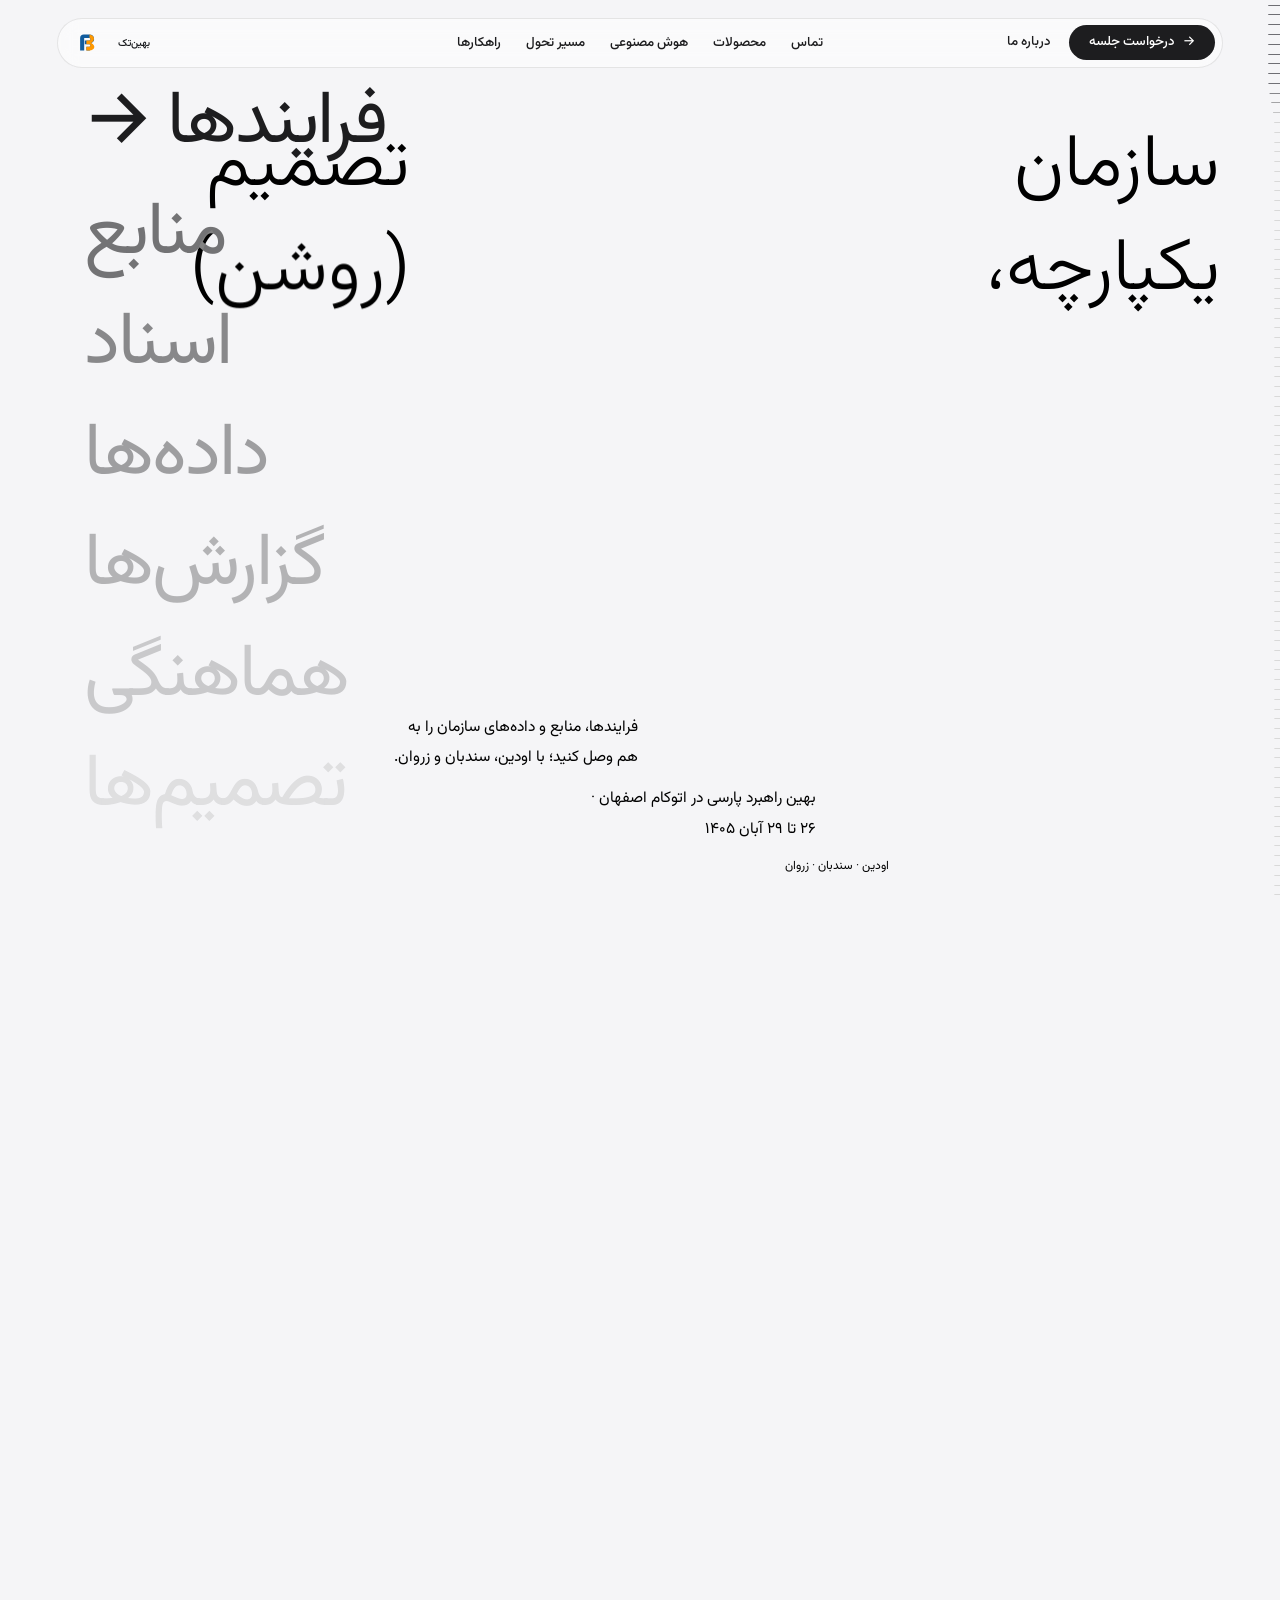
==== commit 70b19c94: "Replace the footer carousel mark with the Behin logo" ====
--- a/index.html
+++ b/index.html
@@ -1,3 +1,3 @@
 <!DOCTYPE html>
 
-<html lang="fa" translate="no"><head><script id="behin-base-path">(()=>{const p=location.pathname,i=p.indexOf('/legal/'),base=i>=0?p.slice(0,i+1):p.endsWith('/')?p:p.slice(0,p.lastIndexOf('/')+1);window.__BEHIN_BASE_PATH__=base;const b=document.createElement('base');b.href=location.origin+base;document.head.appendChild(b)})();</script><meta charset="utf-8"/><meta content="width=device-width, initial-scale=1, viewport-fit=cover" name="viewport"/><title>بهین راهبرد پارسی | اودین، سندبان و زروان</title><script type="importmap">{"imports":{"#entry":"./_nuxt/BHQQh9CW.js?v=behin4"}}</script><script>matchMedia('(pointer: fine)').matches&&document.documentElement.classList.add('has-ruler')</script><script>history.scrollRestoration='manual';addEventListener('pagehide',function(){history.scrollRestoration='manual'});if(location.hash){document.documentElement.dataset.place=location.hash;history.replaceState(history.state,'',location.pathname+location.search)}</script><style id="theme-tokens">:root{--bg:#f5f5f7;--bg-rgb:245,245,247;--fg:#1d1d1f;--fg-rgb:29,29,31;--on-fg:#ffffff;--on-fg-rgb:255,255,255;--on-media:var(--bg);--glass:rgba(255, 255, 255, 0.5);--glass-rgb:255,255,255;--hairline:rgba(29, 29, 31, 0.1);--hairline-rgb:29,29,31;--logo:#000000;--logo-rgb:0,0,0;--fg-muted:#6e6e73;--fg-muted-rgb:110,110,115;--fg-secondary:rgba(29, 29, 31, 0.8);--fg-secondary-rgb:29,29,31;--border:#e5e5ea;--border-rgb:229,229,234;--track:#ededf0;--track-rgb:237,237,240;--field:#f0f0f2;--field-rgb:240,240,242;--tick:#d9d9d9;--tick-rgb:217,217,217;--scrim:rgba(0, 0, 0, 0.2);--scrim-rgb:0,0,0;--stage:#000000;--stage-rgb:0,0,0;--inverse-bg:#000000;--inverse-bg-rgb:0,0,0;--inverse-fg:var(--bg);--inverse-muted:#98989d;--inverse-muted-rgb:152,152,157;--inverse-border:#2c2c2e;--inverse-border-rgb:44,44,46}</style><style>@font-face{font-family:Inter Tight Fallback\: BlinkMacSystemFont;src:local(BlinkMacSystemFont);size-adjust:103.165%;ascent-override:93.9027%;descent-override:23.381%;line-gap-override:0%}@font-face{font-family:Inter Tight Fallback\: Segoe UI;src:local(Segoe UI);size-adjust:96.9163%;ascent-override:99.9574%;descent-override:24.8886%;line-gap-override:0%}@font-face{font-family:Inter Tight Fallback\: Helvetica Neue;src:local(Helvetica Neue);size-adjust:95.4861%;ascent-override:101.455%;descent-override:25.2614%;line-gap-override:0%}@font-face{font-family:Inter Tight Fallback\: Arial;src:local(Arial);size-adjust:96.3855%;ascent-override:100.508%;descent-override:25.0256%;line-gap-override:0%}@font-face{font-family:Inter Tight Fallback\: Noto Sans;src:local(Noto Sans);size-adjust:90.6514%;ascent-override:106.866%;descent-override:26.6086%;line-gap-override:0%}:root{--space-2:.125rem;--space-4:.25rem;--space-6:.375rem;--space-8:.5rem;--space-10:.625rem;--space-12:.75rem;--space-14:.875rem;--space-16:1rem;--space-20:1.25rem;--space-22:1.375rem;--space-28:1.75rem;--space-32:2rem;--space-36:2.25rem;--space-40:2.5rem;--space-48:3rem;--space-52:3.25rem;--space-64:4rem;--layout-width:90rem;--safe-x:max(env(safe-area-inset-left), env(safe-area-inset-right));--layout-margin:max(var(--space-64), var(--safe-x));--layout-content:82rem;--grid-columns:12;--grid-gutter:var(--space-20);--size-nav:3.5rem;--size-button-s:2rem;--size-button-m:2.5rem;--size-button-l:3.25rem;--radius-xs:.375rem;--radius-s:.5rem;--radius-card:.625rem;--radius-m:.75rem;--radius-l:1rem;--radius-xl:1.25rem;--radius-pill:999px;--border-hairline:1px;--blur-glass:1.25rem;--shadow-caption:0 .5rem 1.5rem #1d1d1f1f;--shadow-card-glow:0 .375rem .875rem -.5rem #ffffff59;--shadow-s:0 .125rem .25rem #00000014;--font-sans:"Inter Tight", "Inter Tight Fallback: BlinkMacSystemFont", "Inter Tight Fallback: Segoe UI", "Inter Tight Fallback: Helvetica Neue", "Inter Tight Fallback: Arial", "Inter Tight Fallback: Noto Sans", sans-serif;--font-size-h1:6.25rem;--font-size-h2:3.25rem;--font-size-h3:2.25rem;--font-size-paragraph:1rem;--font-size-label:.9375rem;--font-size-control:1.75rem;--font-size-value:1.3125rem;--font-size-meta:.75rem;--font-size-body:1.0625rem;--font-size-tablet-h1:5rem;--font-size-tablet-h2:2.75rem;--font-size-tablet-h3:1.875rem;--font-size-mobile-h1:3.5rem;--font-size-mobile-h2:2rem;--font-size-mobile-h3:1.5rem;--font-size-mobile-body:1rem;--leading-h1:.9;--leading-paragraph:1.1;--leading-label:1;--leading-body:1.5;--indent-paragraph:7rem}@media (width<=1024px){:root{--layout-margin:max(var(--space-32), var(--safe-x));--grid-columns:8;--grid-gutter:var(--space-16)}}@media (width<=640px) and (aspect-ratio<=1){:root{--layout-margin:max(var(--space-16), var(--safe-x));--grid-columns:6;--grid-gutter:var(--space-12)}}:root{--color-base-black:#000;--color-base-white:#fff;--color-slate-50:#f8fafc;--color-slate-100:#f1f5f9;--color-slate-200:#e2e8f0;--color-slate-300:#cbd5e1;--color-slate-400:#94a3b8;--color-slate-500:#64748b;--color-slate-600:#475569;--color-slate-700:#334155;--color-slate-800:#1e293b;--color-slate-900:#0f172a;--color-slate-950:#020617;--color-gray-50:#f9fafb;--color-gray-100:#f3f4f6;--color-gray-200:#e5e7eb;--color-gray-300:#d1d5db;--color-gray-400:#9ca3af;--color-gray-500:#6b7280;--color-gray-600:#4b5563;--color-gray-700:#374151;--color-gray-800:#1f2937;--color-gray-900:#111827;--color-gray-950:#030712;--color-zinc-50:#fafafa;--color-zinc-100:#f4f4f5;--color-zinc-200:#e4e4e7;--color-zinc-300:#d4d4d8;--color-zinc-400:#a1a1aa;--color-zinc-500:#71717a;--color-zinc-600:#52525b;--color-zinc-700:#3f3f46;--color-zinc-800:#27272a;--color-zinc-900:#18181b;--color-zinc-950:#09090b;--color-neutral-50:#fafafa;--color-neutral-100:#f5f5f5;--color-neutral-200:#e5e5e5;--color-neutral-300:#d4d4d4;--color-neutral-400:#a3a3a3;--color-neutral-500:#737373;--color-neutral-600:#525252;--color-neutral-700:#404040;--color-neutral-800:#262626;--color-neutral-900:#171717;--color-neutral-950:#0a0a0a;--color-stone-50:#fafaf9;--color-stone-100:#f5f5f4;--color-stone-200:#e7e5e4;--color-stone-300:#d6d3d1;--color-stone-400:#a8a29e;--color-stone-500:#78716c;--color-stone-600:#57534e;--color-stone-700:#44403c;--color-stone-800:#292524;--color-stone-900:#1c1917;--color-stone-950:#0c0a09;--color-red-50:#fef2f2;--color-red-100:#fee2e2;--color-red-200:#fecaca;--color-red-300:#fca5a5;--color-red-400:#f87171;--color-red-500:#ef4444;--color-red-600:#dc2626;--color-red-700:#b91c1c;--color-red-800:#991b1b;--color-red-900:#7f1d1d;--color-red-950:#450a0a;--color-orange-50:#fff7ed;--color-orange-100:#ffedd5;--color-orange-200:#fed7aa;--color-orange-300:#fdba74;--color-orange-400:#fb923c;--color-orange-500:#f97316;--color-orange-600:#ea580c;--color-orange-700:#c2410c;--color-orange-800:#9a3412;--color-orange-900:#7c2d12;--color-orange-950:#431407;--color-amber-50:#fffbeb;--color-amber-100:#fef3c7;--color-amber-200:#fde68a;--color-amber-300:#fcd34d;--color-amber-400:#fbbf24;--color-amber-500:#f59e0b;--color-amber-600:#d97706;--color-amber-700:#b45309;--color-amber-800:#92400e;--color-amber-900:#78350f;--color-amber-950:#451a03;--color-yellow-50:#fefce8;--color-yellow-100:#fef9c3;--color-yellow-200:#fef08a;--color-yellow-300:#fde047;--color-yellow-400:#facc15;--color-yellow-500:#eab308;--color-yellow-600:#ca8a04;--color-yellow-700:#a16207;--color-yellow-800:#854d0e;--color-yellow-900:#713f12;--color-yellow-950:#422006;--color-lime-50:#f7fee7;--color-lime-100:#ecfccb;--color-lime-200:#d9f99d;--color-lime-300:#bef264;--color-lime-400:#a3e635;--color-lime-500:#84cc16;--color-lime-600:#65a30d;--color-lime-700:#4d7c0f;--color-lime-800:#3f6212;--color-lime-900:#365314;--color-lime-950:#111;--color-green-50:#f0fdf4;--color-green-100:#dcfce7;--color-green-200:#bbf7d0;--color-green-300:#86efac;--color-green-400:#4ade80;--color-green-500:#22c55e;--color-green-600:#16a34a;--color-green-700:#15803d;--color-green-800:#166534;--color-green-900:#14532d;--color-green-950:#052e16;--color-emerald-50:#ecfdf5;--color-emerald-100:#d1fae5;--color-emerald-200:#a7f3d0;--color-emerald-300:#6ee7b7;--color-emerald-400:#34d399;--color-emerald-500:#10b981;--color-emerald-600:#059669;--color-emerald-700:#047857;--color-emerald-800:#065f46;--color-emerald-900:#064e3b;--color-emerald-950:#022c22;--color-teal-50:#f0fdfa;--color-teal-100:#ccfbf1;--color-teal-200:#99f6e4;--color-teal-300:#5eead4;--color-teal-400:#2dd4bf;--color-teal-500:#14b8a6;--color-teal-600:#0d9488;--color-teal-700:#0f766e;--color-teal-800:#115e59;--color-teal-900:#134e4a;--color-teal-950:#042f2e;--color-cyan-50:#ecfeff;--color-cyan-100:#cffafe;--color-cyan-200:#a5f3fc;--color-cyan-300:#67e8f9;--color-cyan-400:#22d3ee;--color-cyan-500:#06b6d4;--color-cyan-600:#0891b2;--color-cyan-700:#0e7490;--color-cyan-800:#155e75;--color-cyan-900:#164e63;--color-cyan-950:#083344;--color-sky-50:#f0f9ff;--color-sky-100:#e0f2fe;--color-sky-200:#bae6fd;--color-sky-300:#7dd3fc;--color-sky-400:#38bdf8;--color-sky-500:#0ea5e9;--color-sky-600:#0284c7;--color-sky-700:#0369a1;--color-sky-800:#075985;--color-sky-900:#0c4a6e;--color-sky-950:#082f49;--color-blue-50:#eff6ff;--color-blue-100:#dbeafe;--color-blue-200:#bfdbfe;--color-blue-300:#93c5fd;--color-blue-400:#60a5fa;--color-blue-500:#3b82f6;--color-blue-600:#2563eb;--color-blue-700:#1d4ed8;--color-blue-800:#1e40af;--color-blue-900:#1e3a8a;--color-blue-950:#172554;--color-indigo-50:#eef2ff;--color-indigo-100:#e0e7ff;--color-indigo-200:#c7d2fe;--color-indigo-300:#a5b4fc;--color-indigo-400:#818cf8;--color-indigo-500:#6366f1;--color-indigo-600:#4f46e5;--color-indigo-700:#4338ca;--color-indigo-800:#3730a3;--color-indigo-900:#312e81;--color-indigo-950:#1e1b4b;--color-violet-50:#f5f3ff;--color-violet-100:#ede9fe;--color-violet-200:#ddd6fe;--color-violet-300:#c4b5fd;--color-violet-400:#a78bfa;--color-violet-500:#8b5cf6;--color-violet-600:#7c3aed;--color-violet-700:#6d28d9;--color-violet-800:#5b21b6;--color-violet-900:#4c1d95;--color-violet-950:#2e1065;--color-purple-50:#faf5ff;--color-purple-100:#f3e8ff;--color-purple-200:#e9d5ff;--color-purple-300:#d8b4fe;--color-purple-400:#c084fc;--color-purple-500:#a855f7;--color-purple-600:#9333ea;--color-purple-700:#7e22ce;--color-purple-800:#6b21a8;--color-purple-900:#581c87;--color-purple-950:#3b0764;--color-fuchsia-50:#fdf4ff;--color-fuchsia-100:#fae8ff;--color-fuchsia-200:#f5d0fe;--color-fuchsia-300:#f0abfc;--color-fuchsia-400:#e879f9;--color-fuchsia-500:#d946ef;--color-fuchsia-600:#c026d3;--color-fuchsia-700:#a21caf;--color-fuchsia-800:#86198f;--color-fuchsia-900:#701a75;--color-fuchsia-950:#4a044e;--color-pink-50:#fdf2f8;--color-pink-100:#fce7f3;--color-pink-200:#fbcfe8;--color-pink-300:#f9a8d4;--color-pink-400:#f472b6;--color-pink-500:#ec4899;--color-pink-600:#db2777;--color-pink-700:#be185d;--color-pink-800:#9d174d;--color-pink-900:#831843;--color-pink-950:#500724;--color-rose-50:#fff1f2;--color-rose-100:#ffe4e6;--color-rose-200:#fecdd3;--color-rose-300:#fda4af;--color-rose-400:#fb7185;--color-rose-500:#f43f5e;--color-rose-600:#e11d48;--color-rose-700:#be123c;--color-rose-800:#9f1239;--color-rose-900:#881337;--color-rose-950:#4c0519}:root,h1{font-family:var(--font-sans)}h1{font-weight:500;font-size:var(--font-size-h1);line-height:var(--leading-h1)}@media (width<=1024px){h1{font-size:var(--font-size-tablet-h1)}}@media (width<=640px){h1{font-size:var(--font-size-mobile-h1)}}a,abbr,acronym,address,applet,article,aside,audio,b,big,blockquote,body,canvas,caption,center,cite,code,dd,del,details,dfn,div,dl,dt,em,embed,fieldset,figcaption,figure,footer,form,h1,h2,h3,h4,h5,h6,header,hgroup,html,i,iframe,img,ins,kbd,label,legend,li,mark,menu,nav,object,ol,output,p,pre,q,ruby,s,samp,section,small,span,strike,strong,sub,summary,sup,table,tbody,td,tfoot,th,thead,time,tr,tt,u,ul,var,video{vertical-align:baseline;border:0;margin:0;padding:0}html{-webkit-text-size-adjust:100%;-ms-text-size-adjust:100%}a img,fieldset,img{border:none}input[type=email],input[type=tel],input[type=text],textarea{--webkit-appearance:none}button,input[type=submit]{cursor:pointer}button::-moz-focus-inner{border:0;padding:0}input[type=submit]::-moz-focus-inner{border:0;padding:0}textarea{overflow:auto}button,input{border:0;margin:0;padding:0}a,a:focus,button,div,h1,h2,h3,h4,h5,h6,input,select,span,textarea{outline-color:currentColor}ol,ul{list-style-type:none}table{border-spacing:0;border-collapse:collapse;width:100%}html{box-sizing:border-box}*,:after,:before{box-sizing:inherit}a{color:inherit;font:inherit;text-decoration:none}img,picture,svg,video{max-width:100%;display:block}button,input,select,textarea{font:inherit}.container{width:100%;padding-left:var(--layout-margin);padding-right:var(--layout-margin);position:relative}.container--fh{height:100%}.container--nm{padding-left:0;padding-right:0}.grid{grid-template-columns:repeat(var(--grid-columns),1fr);-moz-column-gap:var(--grid-gutter);column-gap:var(--grid-gutter);grid-auto-flow:row;display:grid}.grid,.w-100{width:100%}.w-fit{width:fit-content}.h-100{height:100%}.h-100vh{height:100vh}.m-auto{margin:auto}.ml-auto{margin-left:auto}.mr-auto{margin-right:auto}.mt-1{margin-top:.25rem}.mt-2{margin-top:.5rem}.mt-3{margin-top:.75rem}.mt-4{margin-top:1rem}.mt-5{margin-top:1.25rem}.mt-6{margin-top:1.5rem}.mt-7{margin-top:1.75rem}.mt-8{margin-top:2rem}.mb-1{margin-bottom:.25rem}.mb-2{margin-bottom:.5rem}.mb-3{margin-bottom:.75rem}.mb-4{margin-bottom:1rem}.mb-5{margin-bottom:1.25rem}.mb-6{margin-bottom:1.5rem}.mb-7{margin-bottom:1.75rem}.mb-8{margin-bottom:2rem}.ml-1{margin-left:.25rem}.ml-2{margin-left:.5rem}.ml-3{margin-left:.75rem}.ml-4{margin-left:1rem}.ml-5{margin-left:1.25rem}.ml-6{margin-left:1.5rem}.ml-7{margin-left:1.75rem}.ml-8{margin-left:2rem}.mr-1{margin-right:.25rem}.mr-2{margin-right:.5rem}.mr-3{margin-right:.75rem}.mr-4{margin-right:1rem}.mr-5{margin-right:1.25rem}.mr-6{margin-right:1.5rem}.mr-7{margin-right:1.75rem}.mr-8{margin-right:2rem}.pt-1{padding-top:.25rem}.pt-2{padding-top:.5rem}.pt-3{padding-top:.75rem}.pt-4{padding-top:1rem}.pt-5{padding-top:1.25rem}.pt-6{padding-top:1.5rem}.pt-7{padding-top:1.75rem}.pt-8{padding-top:2rem}.pb-1{padding-bottom:.25rem}.pb-2{padding-bottom:.5rem}.pb-3{padding-bottom:.75rem}.pb-4{padding-bottom:1rem}.pb-5{padding-bottom:1.25rem}.pb-6{padding-bottom:1.5rem}.pb-7{padding-bottom:1.75rem}.pb-8{padding-bottom:2rem}.pl-1{padding-left:.25rem}.pl-2{padding-left:.5rem}.pl-3{padding-left:.75rem}.pl-4{padding-left:1rem}.pl-5{padding-left:1.25rem}.pl-6{padding-left:1.5rem}.pl-7{padding-left:1.75rem}.pl-8{padding-left:2rem}.pr-1{padding-right:.25rem}.pr-2{padding-right:.5rem}.pr-3{padding-right:.75rem}.pr-4{padding-right:1rem}.pr-5{padding-right:1.25rem}.pr-6{padding-right:1.5rem}.pr-7{padding-right:1.75rem}.pr-8{padding-right:2rem}.gap-1{gap:.25rem}.gap-2{gap:.5rem}.gap-3{gap:.75rem}.gap-4{gap:1rem}.gap-5{gap:1.25rem}.gap-6{gap:1.5rem}.gap-7{gap:1.75rem}.gap-8{gap:2rem}.flex{display:flex}.justify-between{justify-content:space-between}.justify-center{justify-content:center}.justify-start{justify-content:flex-start}.justify-end{justify-content:flex-end}.align-center{align-items:center}.align-start{align-items:flex-start}.align-end{align-items:flex-end}.flex-column{flex-direction:column}.shrink{flex-shrink:1}.no-shrink{flex-shrink:0}.grow{flex-grow:1}.no-grow{flex-grow:0}.text-center{text-align:center}.text-left{text-align:left}.text-right{text-align:right}.text-ellipsis{text-overflow:ellipsis;white-space:nowrap;overflow:hidden}.hidden{display:none!important}::selection{color:var(--bg);background:var(--fg)}html{--lightningcss-light:initial;--lightningcss-dark: ;color-scheme:light;-webkit-text-decoration-skip-ink:none;text-decoration-skip-ink:none;font-size:max(12px,1.11111vw)}@media (width<=1024px){html{font-size:16px}}@media (width<390px){html{font-size:max(12px,4.10256vw)}}html.lenis.lenis-stopped.is-opening{overflow:visible}html.has-ruler{scrollbar-width:none;-ms-overflow-style:none}html.has-ruler body::-webkit-scrollbar{width:0;height:0;display:none}html.has-ruler::-webkit-scrollbar{width:0;height:0;display:none}html.ruler-grabbing,html.ruler-grabbing *{cursor:grabbing!important}body{color:var(--fg);background-color:var(--bg);font-family:var(--font-sans);font-weight:600;font-size:var(--font-size-paragraph);line-height:var(--leading-paragraph);-webkit-font-smoothing:antialiased;-moz-osx-font-smoothing:grayscale}.fade-enter-from{opacity:0}.fade-enter-active,.fade-leave-active{transition:opacity .3s}.fade-enter,.fade-leave-to{opacity:0}.iconify{flex-shrink:0;width:1em;height:1em;font-size:1rem;display:block}.sr-only{visibility:visible;clip:rect(0,0,0,0);clip-path:inset(50%);white-space:nowrap;border:0;width:1px;height:1px;margin:-1px;padding:0;position:absolute;overflow:hidden}[tabindex="-1"]:focus{outline:none}[data-reveal]{visibility:hidden}.reveal-line-mask{clip-path:inset(0 -.15em -.2em);overflow:visible!important}.reveal-word{white-space:nowrap}[data-reveal=block]{clip-path:inset(-.375rem)}.app-loader__ground{z-index:200;background:var(--bg);position:fixed;inset:0}.app-loader.is-flying .app-loader__ground{display:none}.app-loader.is-fading>*{opacity:0;transition:opacity .3s linear}.app-loader__mark{z-index:200;pointer-events:none;width:4rem;height:4rem;margin:-2rem 0 0 -2rem;position:fixed;top:50%;left:50%}.app-loader__canvas,.app-loader__mark svg{width:100%;height:100%;display:block;position:absolute;inset:0}.app-loader__mark.is-drawn svg{visibility:hidden}@font-face{font-family:Loader Digits;src:url([data-uri])format("woff2");font-weight:500;font-display:block}.app-loader__count{font-family:var(--font-sans);font-weight:500;font-size:var(--font-size-label);line-height:var(--leading-label);font-family:"Loader Digits",var(--font-sans);color:var(--fg);font-variant-numeric:tabular-nums;clip-path:inset(-.15em -.15em -.2em);z-index:200;pointer-events:none;justify-content:center;display:flex;position:fixed;top:calc(50% + 3rem);left:0;right:0}.app-loader__digit{display:inline-block}html.is-loading,html.is-loading.lenis.lenis-stopped{overflow:hidden}html.is-loading .app-nav .app-nav__bar{transform:translateY(calc(-100% - var(--nav-top)))!important}html.is-landing .app-nav .app-nav__bar{transform:none!important}html.is-loading .hero [data-reveal]{visibility:visible}html.is-landing .app-nav__bar>:is(.app-nav__logo,.app-nav__links,.app-nav__right),html.is-loading .app-nav__bar>:is(.app-nav__logo,.app-nav__links,.app-nav__right){visibility:hidden}</style><style>.logo-mark[data-v-39640a56]{flex-shrink:0}</style><style>.logo-wordmark[data-v-f9a31650]{flex-shrink:0;width:4.40725rem;height:1.05381rem}.logo-wordmark--dark[data-v-f9a31650]{width:4.80794rem;height:1.14963rem}</style><style>.logo-lockup[data-v-a3457c20]{align-items:center;gap:.292313rem;display:inline-flex}.logo-lockup--dark[data-v-a3457c20]{gap:.318875rem}</style><style>:where(button.app-link[data-v-50f980ac]){color:inherit;font:inherit;text-align:inherit;background:0 0;border:0;padding:0}.app-link[data-v-50f980ac]{white-space:nowrap;display:inline-flex}.app-link[data-v-50f980ac]:focus-visible{outline-offset:.25rem;outline:2px solid}.app-link__words[data-v-50f980ac]{display:inline-block;position:relative}.app-link__words.is-set .app-link__text[data-v-50f980ac]{color:#0000}.app-link__lines[data-v-50f980ac]{visibility:hidden;clip-path:inset(-.15em -.15em -.2em);position:absolute;inset:0}.app-link__words.is-set .app-link__lines[data-v-50f980ac]{visibility:inherit}.app-link__line[data-v-50f980ac]{position:absolute;inset:0}.app-link__char[data-v-50f980ac]{position:absolute;top:0;left:0}.app-link__char[data-v-50f980ac]:before{content:attr(data-char)}.app-link__label[data-v-50f980ac]{display:inline-block;position:relative}.app-link__label--line[data-v-50f980ac]{--from:0;--to:1}.app-link__label--line[data-v-50f980ac]:after{content:"";height:var(--border-hairline);clip-path:inset(0 calc((1 - var(--to))*100%) 0 calc(var(--from)*100%));background-image:linear-gradient(90deg,currentColor 50%,#0000 50%);background-size:.375rem 100%;position:absolute;bottom:-.125rem;left:0;right:0}.app-link__slot[data-v-50f980ac]{margin-right:var(--space-6);align-items:center;display:flex;position:absolute;top:0;bottom:0;right:100%;overflow:clip}.app-link__arrow[data-v-50f980ac]{opacity:0;display:inline-block;transform:translate(-100%)}</style><style>.app-button[data-v-db62c44e]{--pull-start:0;--pull-end:0;--radius:calc(var(--height)/2);--reach-start:calc(var(--pull-start)*1rem/16);--reach-end:calc(var(--pull-end)*1rem/16);--tip-start:max(var(--radius) / 2, var(--radius) + var(--pull-start) * .075rem);--tip-end:max(var(--radius) / 2, var(--radius) + var(--pull-end) * .075rem);isolation:isolate;border-radius:var(--radius-pill);white-space:nowrap;flex-shrink:0;display:inline-flex;position:relative}.app-button[data-v-db62c44e]:focus-visible{outline:2px solid var(--fg);outline-offset:2px}.app-button__skin[data-v-db62c44e]{z-index:-1;top:0;bottom:0;left:calc(var(--reach-start)*-1);right:calc(var(--reach-end)*-1);border-radius:var(--tip-start) var(--tip-end) var(--tip-end) var(--tip-start)/var(--radius);transform:scaleY(calc(1 - (var(--pull-start) + var(--pull-end))*.003));position:absolute}.app-button__skin[data-v-db62c44e]:after{content:"";border-radius:inherit;background-color:var(--scrim);opacity:0;transition:opacity .4s cubic-bezier(.16,1,.3,1);position:absolute;inset:0}@media (prefers-reduced-motion:reduce){.app-button__skin[data-v-db62c44e]:after{transition:none}}.app-button.is-shaded .app-button__skin[data-v-db62c44e]:after{opacity:1}.app-button__frame[data-v-db62c44e]{padding:0 var(--pad);clip-path:inset(0 calc(var(--reach-end)*-1) 0 calc(var(--reach-start)*-1) round var(--tip-start) var(--tip-end) var(--tip-end) var(--tip-start)/var(--radius));flex:1;justify-content:center;align-items:center;display:flex}.app-button__content[data-v-db62c44e]{align-items:center;gap:var(--space-10);display:inline-flex;position:relative}.app-button__label[data-v-db62c44e]{display:inline-block}.app-button__arrow-end[data-v-db62c44e],.app-button__arrow-start[data-v-db62c44e]{font-size:var(--font-size-label);display:inline-block}.app-button__arrow-end[data-v-db62c44e]:before,.app-button__arrow-start[data-v-db62c44e]:before{content:"→"}.app-button__arrow-start[data-v-db62c44e]{opacity:0;position:absolute;left:0}.app-button--plain .app-button__arrow-end[data-v-db62c44e],.app-button--plain .app-button__arrow-start[data-v-db62c44e]{display:none}.app-button--primary[data-v-db62c44e]{color:var(--on-fg)}.app-button--primary .app-button__skin[data-v-db62c44e]{background-color:var(--fg)}.app-button--secondary[data-v-db62c44e]{color:var(--fg)}.app-button--secondary .app-button__skin[data-v-db62c44e]{background-color:var(--glass);border:var(--border-hairline) solid var(--hairline);-webkit-backdrop-filter:blur(calc(var(--blur-glass)/2));backdrop-filter:blur(calc(var(--blur-glass)/2))}.app-button--secondary .app-button__skin[data-v-db62c44e]:after{inset:calc(var(--border-hairline)*-1)}.app-button--s[data-v-db62c44e]{--height:var(--size-button-s);--pad:var(--space-16);height:var(--height);font-family:var(--font-sans);font-weight:500;font-size:var(--font-size-label);line-height:var(--leading-label)}.app-button--s .app-button__content[data-v-db62c44e]{gap:var(--space-8)}.app-button--m[data-v-db62c44e]{--height:var(--size-button-m);--pad:var(--space-22);font-size:var(--font-size-label)}.app-button--l[data-v-db62c44e],.app-button--m[data-v-db62c44e]{height:var(--height);font-family:var(--font-sans);font-weight:500;line-height:var(--leading-label)}.app-button--l[data-v-db62c44e]{--height:var(--size-button-l);--pad:var(--space-28);font-size:var(--font-size-paragraph)}</style><style>.app-menu-button[data-v-48e754eb]{width:var(--size-button-m);height:var(--size-button-m);border-radius:var(--radius-pill);background-color:var(--glass);border:var(--border-hairline) solid var(--hairline);-webkit-backdrop-filter:blur(calc(var(--blur-glass)/2));backdrop-filter:blur(calc(var(--blur-glass)/2));flex-shrink:0;position:relative}.app-menu-button[data-v-48e754eb]:focus-visible{outline:2px solid var(--fg);outline-offset:2px}.app-menu-button__bar[data-v-48e754eb]{background-color:var(--fg);width:1rem;height:.09375rem;margin:-.046875rem 0 0 -.5rem;transition:transform .2s cubic-bezier(.16,1,.3,1);position:absolute;top:50%;left:50%;transform:translateY(-.203125rem)}.app-menu-button__bar[data-v-48e754eb]:nth-child(2){transform:translateY(.203125rem)}@media (prefers-reduced-motion:reduce){.app-menu-button__bar[data-v-48e754eb]{transition:none}}.is-open .app-menu-button__bar[data-v-48e754eb]{transform:rotate(45deg)}.is-open .app-menu-button__bar[data-v-48e754eb]:nth-child(2){transform:rotate(-45deg)}</style><style>.app-menu__scrim[data-v-4bed7237]{background-color:var(--scrim);position:fixed;inset:0}.app-menu__panel[data-v-4bed7237]{top:calc(100% + var(--space-8));align-items:flex-start;gap:var(--space-12);max-height:calc(100svh - var(--nav-top)*2 - var(--size-nav) - var(--space-8));overscroll-behavior:contain;padding:var(--space-32) var(--space-32) var(--space-48);border-radius:var(--radius-xl);background-color:var(--glass);border:var(--border-hairline) solid var(--hairline);-webkit-backdrop-filter:blur(calc(var(--blur-glass)/2));backdrop-filter:blur(calc(var(--blur-glass)/2));flex-direction:column;display:flex;position:absolute;left:0;right:0;overflow-y:auto}@media (width<=640px) and (aspect-ratio<=1){.app-menu__panel[data-v-4bed7237]{gap:var(--space-16);padding:var(--space-22)}}.app-menu__links[data-v-4bed7237]{gap:var(--space-12);overflow-clip-margin:.3em;flex-direction:column;display:flex;overflow:clip}.app-menu__link[data-v-4bed7237]{color:var(--fg);font-family:var(--font-sans);font-weight:500;font-size:var(--font-size-h2);line-height:1}@media (width<=1024px){.app-menu__link[data-v-4bed7237]{font-size:var(--font-size-tablet-h2)}}@media (width<=640px){.app-menu__link[data-v-4bed7237]{font-size:var(--font-size-mobile-h2)}}.app-menu__rule[data-v-4bed7237]{background-color:var(--hairline);border:0;align-self:stretch;height:1px;margin:0;display:none}@media (width<=640px) and (aspect-ratio<=1){.app-menu__rule[data-v-4bed7237]{display:block}}.app-menu__sign-in[data-v-4bed7237]{display:none}@media (width<=640px) and (aspect-ratio<=1){.app-menu__sign-in[data-v-4bed7237]{display:inline-flex}}</style><style>.app-nav[data-v-a799f99b]{--nav-top:var(--space-20);z-index:100;top:var(--nav-top);left:var(--layout-margin);right:var(--layout-margin);position:fixed}.app-nav[data-v-a799f99b]:not(.app-nav--active){pointer-events:none}@media (width<=1024px){.app-nav[data-v-a799f99b]{--nav-top:1.5rem}}@media (width<=640px) and (aspect-ratio<=1){.app-nav[data-v-a799f99b]{--nav-top:var(--space-16)}}.app-nav__bar[data-v-a799f99b]{z-index:1;height:var(--size-nav);padding-left:var(--space-22);padding-right:var(--space-8);border-radius:var(--radius-pill);transform:translateY(calc(-100% - var(--nav-top)));background-color:var(--glass);border:var(--border-hairline) solid var(--hairline);-webkit-backdrop-filter:blur(calc(var(--blur-glass)/2));backdrop-filter:blur(calc(var(--blur-glass)/2));justify-content:space-between;align-items:center;transition:transform .45s cubic-bezier(.16,1,.3,1);display:flex;position:relative;overflow:clip}@media (width<=640px) and (aspect-ratio<=1){.app-nav__bar[data-v-a799f99b]{padding-left:var(--space-16)}}:is(.app-nav--active .app-nav__bar[data-v-a799f99b],.app-nav--coming .app-nav__bar[data-v-a799f99b],.app-nav:has(:focus-visible) .app-nav__bar[data-v-a799f99b]){transform:none}.app-nav__logo[data-v-a799f99b]{display:flex}.app-nav__mark[data-v-a799f99b]{display:none}@media (width<=640px) and (aspect-ratio<=1){.app-nav__mark[data-v-a799f99b]{display:block}.app-nav__lockup[data-v-a799f99b]{display:none}}.app-nav__links[data-v-a799f99b]{align-items:center;gap:var(--space-28);display:flex;position:absolute;top:50%;left:50%;transform:translate(-50%,-50%)}@media (width<=1024px){.app-nav__links[data-v-a799f99b]{display:none}}.app-nav__right[data-v-a799f99b]{align-items:center;gap:var(--space-20);display:flex}@media (width<=1024px){.app-nav__right[data-v-a799f99b]{gap:var(--space-12)}}@media (width<=640px) and (aspect-ratio<=1){.app-nav__right[data-v-a799f99b]{gap:var(--space-8)}}.app-nav__link[data-v-a799f99b],.app-nav__sign-in[data-v-a799f99b]{font-family:var(--font-sans);font-weight:500;font-size:var(--font-size-label);line-height:var(--leading-label);color:var(--fg)}@media (width<=640px) and (aspect-ratio<=1){.app-nav__sign-in[data-v-a799f99b]{display:none}}.app-nav__menu-button[data-v-a799f99b]{display:none}@media (width<=1024px){.app-nav__menu-button[data-v-a799f99b]{display:block}}</style><style>.scroll-ruler[data-v-733eba8e]{z-index:90;cursor:pointer;touch-action:none;-webkit-user-select:none;user-select:none;width:.875rem;position:fixed;top:0;bottom:0;right:0}.scroll-ruler__canvas[data-v-733eba8e]{pointer-events:none;width:100%;height:100%;position:absolute;inset:0}</style><style>html.lenis,html.lenis body{height:auto}.lenis:not(.lenis-autoToggle).lenis-stopped{overflow:clip}.lenis [data-lenis-prevent-horizontal],.lenis [data-lenis-prevent-touch],.lenis [data-lenis-prevent-vertical],.lenis [data-lenis-prevent-wheel],.lenis [data-lenis-prevent]{overscroll-behavior:contain}.lenis.lenis-smooth iframe{pointer-events:none}.lenis.lenis-autoToggle{transition-behavior:allow-discrete;transition-property:overflow;transition-duration:1ms}</style><style>.film[data-v-02f47fdf]{--card-w:6.625rem;--card-h:9.375rem;--gap:var(--space-8);--pill:1.625rem;--pill-gap:var(--space-8);--ruler-h:.75rem;--ruler-gap:var(--space-10);--inset:var(--space-8);--pitch:calc(var(--card-w) + var(--gap));width:100%;height:calc(var(--pill) + var(--pill-gap) + var(--ruler-h) + var(--ruler-gap) + var(--card-h));pointer-events:none;-webkit-user-select:none;user-select:none;position:relative;overflow-x:clip}@media (width<=1024px){.film[data-v-02f47fdf]{--card-w:9.375rem;--card-h:13.25rem;--gap:var(--space-10)}}@media (width<=640px) and (aspect-ratio<=1){.film[data-v-02f47fdf]{--card-w:4.5rem;--card-h:6.375rem;--gap:var(--space-6);--pill:1.5rem;--pill-gap:var(--space-6);--ruler-h:.625rem;--ruler-gap:var(--space-8);--inset:var(--space-6)}}.film__time[data-v-02f47fdf]{font-family:var(--font-sans);font-weight:500;font-size:var(--font-size-label);line-height:var(--leading-label);height:var(--pill);padding:0 var(--space-10);border-radius:var(--radius-pill);color:var(--on-fg);font-variant-numeric:tabular-nums;align-items:center;display:flex;top:0;left:50%;transform:translate(-50%)}.film__playhead[data-v-02f47fdf],.film__time[data-v-02f47fdf]{z-index:1;background:var(--fg);position:absolute}.film__playhead[data-v-02f47fdf]{top:var(--pill);bottom:calc(var(--space-8)*-1);width:.125rem;left:calc(50% - .0625rem)}.film__track[data-v-02f47fdf]{--played:0;top:calc(var(--pill) + var(--pill-gap));gap:var(--ruler-gap);transform:translateX(calc((var(--reach) + .5 + var(--played))*-1*var(--pitch)));will-change:transform;flex-direction:column;display:flex;position:absolute;left:50%}.film__ruler[data-v-02f47fdf]{height:var(--ruler-h);background:repeating-linear-gradient(to right,var(--tick) 0 1px,transparent 1px var(--pitch)),repeating-linear-gradient(to right,var(--tick) 0 1px,transparent 1px calc(var(--pitch)/4)) 0 100%/100% 50% no-repeat}.film__strip[data-v-02f47fdf]{display:flex}.film__frame[data-v-02f47fdf]{width:var(--pitch);height:var(--card-h);padding:0 calc(var(--gap)/2);flex:none}.film__poster[data-v-02f47fdf]{-o-object-fit:cover;object-fit:cover;width:100%}.film__empty[data-v-02f47fdf],.film__poster[data-v-02f47fdf]{border-radius:var(--radius-s);height:100%;display:block}.film__empty[data-v-02f47fdf]{font-family:var(--font-sans);font-weight:500;font-size:var(--font-size-label);line-height:var(--leading-label);padding:calc(var(--inset) - 1px);border:1px dashed var(--fg);color:var(--fg-muted)}</style><style>.not-found[data-v-09908026]{--words-gap:var(--space-40);--film-gap:var(--space-36);min-height:100svh;padding-top:calc(var(--space-20) + var(--size-nav));flex-direction:column;display:flex}@media (width<=1024px){.not-found[data-v-09908026]{--words-gap:var(--space-32);--film-gap:var(--space-64)}}@media (width<=640px) and (aspect-ratio<=1){.not-found[data-v-09908026]{--words-gap:1.5rem;--film-gap:var(--space-36);padding-top:calc(var(--space-16) + var(--size-nav))}}.not-found__body[data-v-09908026]{width:100%;padding:var(--space-32) 0;margin:auto 0}.not-found__words[data-v-09908026]{align-items:center;gap:var(--words-gap);padding:0 var(--layout-margin);text-align:center;flex-direction:column;display:flex}.not-found__title[data-v-09908026]{font-family:var(--font-sans);font-weight:500;font-size:var(--font-size-h1);line-height:var(--leading-h1)}@media (width<=1024px){.not-found__title[data-v-09908026]{font-size:var(--font-size-tablet-h1)}}@media (width<=640px){.not-found__title[data-v-09908026]{font-size:var(--font-size-mobile-h1)}}.not-found__title[data-v-09908026]{color:var(--fg);margin:0;line-height:1}.not-found__quiet[data-v-09908026]{color:var(--fg-muted)}.not-found__text[data-v-09908026]{font-family:var(--font-sans);font-weight:600;font-size:var(--font-size-paragraph);line-height:var(--leading-paragraph);color:var(--fg);margin:0}@media (aspect-ratio>1),(width>640px){.not-found__break[data-v-09908026]{display:none}}.not-found__actions[data-v-09908026]{gap:var(--space-12);display:flex}@media (width<=640px) and (aspect-ratio<=1){.not-found__actions[data-v-09908026]{flex-direction:column;align-items:center}}.not-found__film[data-v-09908026]{margin-top:var(--film-gap)}</style><style>.logo-carousel[data-v-31aace83]{aspect-ratio:1;display:block;position:relative}.logo-carousel__canvas[data-v-31aace83],.logo-carousel__still[data-v-31aace83]{width:100%;height:100%;position:absolute;inset:0}.logo-carousel.is-drawn .logo-carousel__still[data-v-31aace83]{visibility:hidden}</style><style>.app-footer[data-v-12c0fe59]{z-index:2;gap:var(--space-64);padding:var(--space-64) var(--layout-margin) var(--space-32);background:var(--inverse-bg);color:var(--inverse-fg);flex-direction:column;display:flex;position:relative}@media (width<=1024px){.app-footer[data-v-12c0fe59]{padding-top:var(--space-48)}}@media (width<=640px) and (aspect-ratio<=1){.app-footer[data-v-12c0fe59]{gap:var(--space-48)}}.app-footer__top[data-v-12c0fe59]{gap:var(--space-20);padding-bottom:var(--space-32);display:flex}@media (width<=1024px){.app-footer__top[data-v-12c0fe59]{gap:var(--space-48);flex-direction:column;padding-bottom:0}}@media (width<=640px) and (aspect-ratio<=1){.app-footer__top[data-v-12c0fe59]{gap:var(--space-40)}}.app-footer__brand[data-v-12c0fe59]{align-items:flex-start;gap:var(--space-20);flex-direction:column;flex:1;display:flex}@media (width<=640px) and (aspect-ratio<=1){.app-footer__brand[data-v-12c0fe59]{gap:var(--space-16)}}.app-footer__line[data-v-12c0fe59]{font-family:var(--font-sans);font-weight:500;font-size:var(--font-size-h2);line-height:1}@media (width<=1024px){.app-footer__line[data-v-12c0fe59]{font-size:var(--font-size-tablet-h2)}}@media (width<=640px){.app-footer__line[data-v-12c0fe59]{font-size:var(--font-size-mobile-h2)}}.app-footer__line[data-v-12c0fe59]{white-space:nowrap;margin:0}.app-footer__mail[data-v-12c0fe59]{font-family:var(--font-sans);font-weight:500;font-size:var(--font-size-paragraph);line-height:var(--leading-label);color:var(--inverse-fg)}.app-footer__links[data-v-12c0fe59]{gap:var(--space-20);padding-top:var(--space-8);flex:1;display:flex}@media (width<=1024px){.app-footer__links[data-v-12c0fe59]{gap:var(--space-16);padding-top:0}}@media (width<=640px) and (aspect-ratio<=1){.app-footer__links[data-v-12c0fe59]{gap:var(--space-32);flex-direction:column}}.app-footer__pages[data-v-12c0fe59]{display:contents}@media (width<=1024px){.app-footer__pages[data-v-12c0fe59]{gap:var(--space-16);flex:1;display:flex}}@media (width<=640px) and (aspect-ratio<=1){.app-footer__pages[data-v-12c0fe59]{gap:var(--space-12)}}.app-footer__column[data-v-12c0fe59]{align-items:flex-start;gap:var(--space-10);flex-direction:column;flex:1;min-width:0;display:flex}@media (width<=1024px){.app-footer__column[data-v-12c0fe59]{gap:var(--space-14)}}.app-footer__title[data-v-12c0fe59]{font-size:var(--font-size-label);color:var(--inverse-muted)}.app-footer__link[data-v-12c0fe59],.app-footer__title[data-v-12c0fe59]{font-family:var(--font-sans);font-weight:500;line-height:var(--leading-label)}.app-footer__link[data-v-12c0fe59]{font-size:var(--font-size-paragraph);color:var(--inverse-fg);position:relative}.app-footer__link.is-current[data-v-12c0fe59]:after{content:"";height:var(--border-hairline);background-image:linear-gradient(90deg,currentColor 50%,#0000 50%);background-size:.375rem 100%;position:absolute;bottom:-.125rem;left:0;right:0}.app-footer__legal[data-v-12c0fe59]{align-items:flex-start;gap:var(--space-10);flex-direction:column;display:flex}@media (width<=1024px){.app-footer__legal[data-v-12c0fe59]{justify-items:start;gap:var(--space-14) var(--space-16);grid-template-rows:repeat(4,auto);grid-template-columns:1fr 1fr;grid-auto-flow:column;width:100%;display:grid}}@media (width<=640px) and (aspect-ratio<=1){.app-footer__legal[data-v-12c0fe59]{-moz-column-gap:var(--space-12);column-gap:var(--space-12)}}.app-footer__sign[data-v-12c0fe59]{gap:var(--space-40);flex-direction:column;display:flex}@media (width<=1024px){.app-footer__sign[data-v-12c0fe59]{gap:var(--space-32)}}@media (width<=640px) and (aspect-ratio<=1){.app-footer__sign[data-v-12c0fe59]{gap:var(--space-20)}}.app-footer__lockup[data-v-12c0fe59]{-moz-column-gap:4.81227%;align-items:center;column-gap:4.81227%;display:flex}.app-footer__mark[data-v-12c0fe59]{flex-shrink:0;width:22.6354%}.app-footer__wordmark[data-v-12c0fe59]{flex-shrink:0;width:72.5524%;height:auto}.app-footer__bottom[data-v-12c0fe59]{justify-content:space-between;gap:var(--space-16);white-space:nowrap;display:flex}.app-footer__small[data-v-12c0fe59]{color:var(--inverse-muted)}.app-footer__credit[data-v-12c0fe59],.app-footer__small[data-v-12c0fe59]{font-family:var(--font-sans);font-weight:500;font-size:var(--font-size-label);line-height:var(--leading-label);flex:1 0 0}.app-footer__credit[data-v-12c0fe59]{text-align:right;color:var(--inverse-fg)}.app-footer__hint[data-v-12c0fe59]{font-family:var(--font-sans);font-weight:500;font-size:var(--font-size-label);line-height:var(--leading-label);color:var(--inverse-muted);display:none}@media (width>=1100px) and (hover:hover) and (pointer:fine) and (prefers-reduced-motion:no-preference){.app-footer__hint[data-v-12c0fe59]{display:block}}.app-footer__studio[data-v-12c0fe59]{color:inherit;text-underline-position:from-font;text-decoration:underline}</style><style>.story-scene[data-v-aafda1ff]{z-index:-1;pointer-events:none;width:100%;height:100%;display:block;position:fixed;inset:0}.story-scene[hidden][data-v-aafda1ff]{display:none}.story-scene[data-v-aafda1ff]:not(.is-drawn){visibility:hidden}</style><style>.hero[data-v-321f34ea]{height:100svh;position:relative;overflow:hidden}.hero__container[data-v-321f34ea]{z-index:2;mix-blend-mode:difference;color:#f5f5f7;justify-content:space-between;align-items:center;gap:var(--space-40);flex-direction:column;min-height:100%;padding-top:8.0625rem;padding-bottom:1.5625rem;display:flex;position:relative}@media (width<=1024px){.hero__container[data-v-321f34ea]{padding-top:8.5rem;padding-bottom:3rem}}@media (width<=640px) and (aspect-ratio<=1){.hero__container[data-v-321f34ea]{padding-top:6.5rem;padding-bottom:2rem}}.hero__title[data-v-321f34ea]{width:100%;font-family:var(--font-sans);font-weight:500;font-size:var(--font-size-h1);line-height:var(--leading-h1);justify-content:space-between;align-items:center;padding:0 .1875rem 0 .125rem;display:flex;position:relative}@media (width<=1024px){.hero__title[data-v-321f34ea]{font-size:var(--font-size-tablet-h1)}}@media (width<=640px){.hero__title[data-v-321f34ea]{font-size:var(--font-size-mobile-h1)}}@media (width<=1024px){.hero__title[data-v-321f34ea]{align-items:flex-start;gap:var(--space-8);flex-direction:column;padding:0}}.hero__title-group-1[data-v-321f34ea]{width:min-content}.hero__title-group-2[data-v-321f34ea]{text-align:right;width:4.7em}@media (width<=1024px){.hero__title-group-2[data-v-321f34ea]{align-self:flex-end}}.hero__marquee[data-v-321f34ea]{clip-path:inset(-.5em 0);display:inline-block;position:relative}.hero__marquee-size[data-v-321f34ea]{visibility:hidden}.hero__marquee-copy[data-v-321f34ea]:before,.hero__marquee-size[data-v-321f34ea]:before{content:attr(data-word)}.hero__marquee-track[data-v-321f34ea]{white-space:nowrap;will-change:transform;animation:3s linear infinite hero-marquee-321f34ea;display:flex;position:absolute;top:0;left:0}@media (prefers-reduced-motion:reduce){.hero__marquee-track[data-v-321f34ea]{animation:none}}.hero__marquee-word[data-v-321f34ea]{padding-right:.25em}@keyframes hero-marquee-321f34ea{to{transform:translate(-50%)}}.hero__texts[data-v-321f34ea]{--step:13.875rem;gap:var(--space-12);flex-direction:column;font-weight:600;display:flex}@media (width<=1024px){.hero__texts[data-v-321f34ea]{--step:12.5rem}}@media (width<=640px) and (aspect-ratio<=1){.hero__texts[data-v-321f34ea]{--step:6.625rem}}.hero__text-1[data-v-321f34ea]{max-width:17.375rem}@media (width<=640px) and (aspect-ratio<=1){.hero__text-1[data-v-321f34ea]{max-width:14.75rem}}.hero__text-2[data-v-321f34ea]{margin-left:var(--step);max-width:16.0625rem}@media (width<=640px) and (aspect-ratio<=1){.hero__text-2[data-v-321f34ea]{max-width:14.375rem}}.hero__text-3[data-v-321f34ea]{margin-left:calc(var(--step)*2)}</style><style>.handoff[data-v-907669fe]{z-index:1;background:var(--bg);position:relative}.handoff-layer[data-v-907669fe]{z-index:1;visibility:hidden;pointer-events:none;position:fixed;inset:0}.handoff-layer__screen[data-v-907669fe]{--scale:.66;--corner:1.25rem;border-radius:var(--corner);background:var(--bg);width:100vw;height:100vh;box-shadow:0 calc(.125rem/var(--scale)) calc(.25rem/var(--scale)) #00000014;transform-origin:0 0;will-change:transform;pointer-events:auto;cursor:pointer;display:block;position:absolute;top:0;left:0;overflow:hidden}.handoff-layer__frame[data-v-907669fe]{-o-object-fit:cover;object-fit:cover;-o-object-position:50% 0;object-position:50% 0;pointer-events:none;border:0;width:100%;height:100%;display:block}.handoff-layer__capsule[data-v-907669fe]{align-items:center;gap:var(--space-12);padding:var(--space-12) var(--space-20);border-radius:var(--radius-pill);background:var(--on-fg);box-shadow:var(--shadow-caption);display:flex;position:absolute;bottom:1.5rem;left:50%;transform:translate(-50%)}.handoff-layer__label[data-v-907669fe]{font-family:var(--font-sans);font-weight:500;font-size:var(--font-size-paragraph);line-height:var(--leading-label);color:var(--fg);white-space:nowrap}.handoff-layer__track[data-v-907669fe]{border-radius:var(--radius-pill);background:var(--border);width:3.5rem;height:.1875rem;overflow:hidden}.handoff-layer__fill[data-v-907669fe]{background:var(--fg);transform-origin:0;height:100%;transition:transform .12s linear;display:block;transform:scaleX(0)}</style><style>.library[data-v-d4641817]{height:100svh;position:relative;overflow:hidden}.library__frame[data-v-d4641817]{align-items:center;height:100%;padding:6rem 0;display:flex;position:relative}@media (width<=1024px){.library__frame[data-v-d4641817]{height:auto;min-height:100%;padding:0 0 var(--space-64);flex-direction:column;align-items:stretch}}@media (width<=640px) and (aspect-ratio<=1){.library__frame[data-v-d4641817]{padding-bottom:var(--space-32)}}.library__wall[data-v-d4641817]{visibility:visible;pointer-events:none;width:51.5625rem;position:absolute;top:0;bottom:0;left:-7.1875rem}@media (width<=1024px){.library__wall[data-v-d4641817]{flex:1 0 auto;width:auto;min-height:15rem;position:relative;left:0}}@media (width<=640px) and (aspect-ratio<=1){.library__wall[data-v-d4641817]{min-height:10rem}}.library__wall-image[data-v-d4641817]{-o-object-fit:cover;object-fit:cover;width:100%;height:100%;position:absolute;inset:0}@media (width<=1024px){.library__container[data-v-d4641817]{padding-top:3.5rem}}@media (width<=640px) and (aspect-ratio<=1){.library__container[data-v-d4641817]{padding-top:var(--space-32)}}.library__text[data-v-d4641817]{align-items:flex-start;gap:var(--space-52);flex-direction:column;grid-column:8/-1;display:flex}@media (width<=1024px){.library__text[data-v-d4641817]{gap:var(--space-40);grid-column:1/-1}}@media (width<=640px) and (aspect-ratio<=1){.library__text[data-v-d4641817]{gap:var(--space-28)}}.library__action[data-v-d4641817]{display:flex}.library__heading[data-v-d4641817]{gap:var(--space-40);flex-direction:column;display:flex}@media (width<=1024px){.library__heading[data-v-d4641817]{gap:var(--space-32)}}@media (width<=640px) and (aspect-ratio<=1){.library__heading[data-v-d4641817]{gap:var(--space-20)}}.library__title[data-v-d4641817]{font-family:var(--font-sans);font-weight:500;font-size:var(--font-size-h1);line-height:var(--leading-h1)}@media (width<=1024px){.library__title[data-v-d4641817]{font-size:var(--font-size-tablet-h1)}}@media (width<=640px){.library__title[data-v-d4641817]{font-size:var(--font-size-mobile-h1)}}.library__title[data-v-d4641817]{max-width:4.77em}@media (width<=1024px){.library__title[data-v-d4641817]{max-width:none}}.library__copy[data-v-d4641817]{--step:13.8125rem;align-items:flex-start;gap:var(--space-12);font-family:var(--font-sans);font-weight:600;font-size:var(--font-size-paragraph);line-height:var(--leading-paragraph);flex-direction:column;display:flex}@media (width<=640px) and (aspect-ratio<=1){.library__copy[data-v-d4641817]{--step:8.625rem}}.library__copy-1[data-v-d4641817],.library__copy-2[data-v-d4641817]{max-width:16rem}@media (width<=640px) and (aspect-ratio<=1){.library__copy-1[data-v-d4641817],.library__copy-2[data-v-d4641817]{max-width:13.75rem}}.library__copy-2[data-v-d4641817]{margin-left:var(--step)}</style><style>.app-ruler[data-v-d73b2274]{flex:none;width:1.25rem;position:relative}.app-ruler__canvas[data-v-d73b2274]{width:100%;height:100%;position:absolute;inset:0}</style><style>.categories[data-v-dbfd8d2e]{--drum:0;align-items:safe center;height:100svh;padding:2rem 0 1.25rem;display:flex;position:relative;overflow:hidden}@media (width<=1024px){.categories[data-v-dbfd8d2e]{padding:var(--space-64) 0}}@media (width<=640px) and (aspect-ratio<=1){.categories[data-v-dbfd8d2e]{--drum:1;--top:1.125rem;padding:var(--top) 0 1.5rem;flex-direction:column;align-items:stretch}}.categories__body[data-v-dbfd8d2e]{font-family:var(--font-sans);font-weight:500;font-size:var(--font-size-h1);line-height:var(--leading-h1)}@media (width<=1024px){.categories__body[data-v-dbfd8d2e]{font-size:var(--font-size-tablet-h1)}}@media (width<=640px){.categories__body[data-v-dbfd8d2e]{font-size:var(--font-size-mobile-h1)}}.categories__body[data-v-dbfd8d2e]{font-size:clamp(var(--font-size-tablet-h1),(100svh - 3.25rem)/6.9,var(--font-size-h1));position:static}@media (width<=1024px){.categories__body[data-v-dbfd8d2e]{font-size:clamp(var(--font-size-mobile-h1),(100svh - 8rem)/8.7,var(--font-size-tablet-h1))}}@media (width<=640px) and (aspect-ratio<=1){.categories__body[data-v-dbfd8d2e]{--room:max(7.5rem, 100svh - 25.3125rem);font-size:var(--font-size-mobile-h1);flex-direction:column;flex:1;display:flex;position:relative}}.categories__cards[data-v-dbfd8d2e]{top:0;bottom:0;right:0;left:calc(var(--layout-margin) + ((100% - 2*var(--layout-margin) - 11*var(--grid-gutter))/12 + var(--grid-gutter))*7);pointer-events:none;position:absolute}@media (width<=1024px){.categories__cards[data-v-dbfd8d2e]{left:calc(50% + 1.4375rem)}}@media (width<=640px) and (aspect-ratio<=1){.categories__cards[data-v-dbfd8d2e]{min-height:var(--room);flex:1;display:flex;position:relative;inset:auto}}.categories__field[data-v-dbfd8d2e]{position:absolute;inset:0}@media (width<=640px) and (aspect-ratio<=1){.categories__field[data-v-dbfd8d2e]{inset:calc(var(--top)*-1) calc(var(--layout-margin)*-1) 0}}.categories__still[data-v-dbfd8d2e]{height:min(var(--d-height) * .0625rem,100svh - 5.21875rem);position:absolute;top:50%;left:0;right:0;transform:translateY(-50%)}@media (width<=1024px){.categories__still[data-v-dbfd8d2e]{height:min(var(--t-height) * .0625rem,100svh - 8rem)}}@media (width<=640px) and (aspect-ratio<=1){.categories__still[data-v-dbfd8d2e]{width:min(100%,var(--room) * var(--p-ratio));height:auto;aspect-ratio:var(--p-ratio);margin:auto;position:relative;top:auto;transform:none}}.categories__card[data-v-dbfd8d2e]{top:var(--d-y);left:var(--d-x);width:var(--d-w);aspect-ratio:3/4;-o-object-fit:cover;object-fit:cover;border-radius:var(--radius-card);height:auto;box-shadow:var(--shadow-card-glow);position:absolute}@media (width<=1024px){.categories__card[data-v-dbfd8d2e]{top:var(--t-y);left:var(--t-x);width:var(--t-w)}}@media (width<=640px) and (aspect-ratio<=1){.categories__card[data-v-dbfd8d2e]{top:var(--p-y);left:var(--p-x);width:var(--p-w)}}.categories__list[data-v-dbfd8d2e]{gap:var(--space-10);-webkit-mask-image:linear-gradient(transparent var(--mask-top,-1px),#000 calc(var(--mask-top,-1px) + var(--fade-top,0px)),#000 calc(var(--mask-bottom,100%) - var(--fade-bottom,0px)),transparent var(--mask-bottom,100%));-webkit-mask-image:linear-gradient(transparent var(--mask-top,-1px),#000 calc(var(--mask-top,-1px) + var(--fade-top,0px)),#000 calc(var(--mask-bottom,100%) - var(--fade-bottom,0px)),transparent var(--mask-bottom,100%));mask-image:linear-gradient(transparent var(--mask-top,-1px),#000 calc(var(--mask-top,-1px) + var(--fade-top,0px)),#000 calc(var(--mask-bottom,100%) - var(--fade-bottom,0px)),transparent var(--mask-bottom,100%));display:flex;position:relative}@media (width<=640px) and (aspect-ratio<=1){.categories__list[data-v-dbfd8d2e]{flex:none;height:21.875rem;margin-top:.8125rem;overflow:hidden}.categories__ruler[data-v-dbfd8d2e]{position:absolute;top:0;bottom:0;left:0}}.categories__rows[data-v-dbfd8d2e]{position:relative}@media (width<=640px) and (aspect-ratio<=1){.categories__rows[data-v-dbfd8d2e]{margin-left:1.875rem}}.categories__items[data-v-dbfd8d2e]{flex-direction:column;gap:.1em;display:flex}@media (width<=1024px){.categories__items[data-v-dbfd8d2e]{gap:.4em}}@media (width<=640px) and (aspect-ratio<=1){.categories__items[data-v-dbfd8d2e]{gap:var(--space-20)}}.categories__item[data-v-dbfd8d2e]{white-space:nowrap}.categories__name[data-v-dbfd8d2e]{display:block}.categories__name[data-v-dbfd8d2e] .reveal-line-mask{clip-path:inset(0 -100vw -.2em -.15em)}.categories__pick[data-v-dbfd8d2e]{color:inherit;font:inherit;letter-spacing:inherit;text-align:left;cursor:pointer;background:0 0;border:0;padding:0;display:block}.categories__letter[data-v-dbfd8d2e]{display:inline-block}.categories__arrow[data-v-dbfd8d2e]{padding-right:.2em;position:absolute;top:0;left:0}@media (width<=640px) and (aspect-ratio<=1){.categories__arrow[data-v-dbfd8d2e]{padding-right:var(--space-12)}}.categories__arrow>span[data-v-dbfd8d2e]{display:block}</style><style>.shortcut[data-v-d0b20763]{z-index:2;mix-blend-mode:difference;height:100svh;color:var(--on-fg);justify-content:center;align-items:center;display:flex;position:relative;overflow:hidden}.shortcut__ride[data-v-d0b20763]{will-change:transform;flex:none}.shortcut__title[data-v-d0b20763]{font-family:var(--font-sans);font-weight:500;font-size:var(--font-size-h1);line-height:var(--leading-h1)}@media (width<=1024px){.shortcut__title[data-v-d0b20763]{font-size:var(--font-size-tablet-h1)}}@media (width<=640px){.shortcut__title[data-v-d0b20763]{font-size:var(--font-size-mobile-h1)}}.shortcut__title[data-v-d0b20763]{white-space:nowrap}</style><style>.customization[data-v-b1e0881b]{--panel:47.1875rem;--rounded:calc(var(--panel)*20/755);height:100svh;position:relative;overflow:hidden}@media (width<=1024px) and (height>=608px),(width<=640px) and (aspect-ratio<=1){.customization[data-v-b1e0881b]{padding:2rem var(--layout-margin) 1.625rem;flex-direction:column;display:flex}}@media (width<=640px) and (aspect-ratio<=1){.customization[data-v-b1e0881b]{padding:1rem var(--layout-margin)}}.customization__panel[data-v-b1e0881b]{top:0;bottom:0;left:var(--layout-margin);width:min(7 * (100% - 2 * var(--layout-margin) - 11 * var(--grid-gutter))/12 + 6 * var(--grid-gutter),max(20.6875rem,(100svh - 4.375rem) * 755/698));aspect-ratio:755/698;visibility:hidden;margin:auto 0;position:absolute}@media (width<=1024px) and (height>=608px),(width<=640px) and (aspect-ratio<=1){.customization__panel[data-v-b1e0881b]{flex:none;width:min(100%,108.166svh - 20.4164rem);margin:0 auto;position:relative;top:auto;bottom:auto;left:auto}}@media (width<=640px) and (aspect-ratio<=1){.customization__panel[data-v-b1e0881b]{width:92.4581%}}.customization__later[data-v-b1e0881b]{top:0;bottom:0;left:var(--layout-margin);width:min(7 * (100% - 2 * var(--layout-margin) - 11 * var(--grid-gutter))/12 + 6 * var(--grid-gutter),max(20.6875rem,(100svh - 4.375rem) * 755/698));aspect-ratio:755/698;visibility:hidden;margin:auto 0;position:absolute}@media (width<=1024px) and (height>=608px),(width<=640px) and (aspect-ratio<=1){.customization__later[data-v-b1e0881b]{--top:26.375rem;--bottom:2rem;top:var(--top);width:min(100% - 2 * var(--layout-margin),(100svh - var(--top) - var(--bottom)) * 755/698);margin:0 auto;bottom:auto;left:0;right:0}}@media (width<=640px) and (aspect-ratio<=1){.customization__later[data-v-b1e0881b]{--top:19.8125rem;--bottom:1rem}}.customization__picture[data-v-b1e0881b]{border-radius:var(--rounded);display:block;position:absolute}.customization__canvas[data-v-b1e0881b]{position:absolute;overflow:hidden}.customization__words[data-v-b1e0881b]{position:absolute;inset:0}.customization__type[data-v-b1e0881b]{width:100%;font-family:var(--font-sans);font-weight:500;font-size:var(--size);letter-spacing:-.02em;text-align:center;white-space:nowrap;color:var(--on-fg);line-height:1;position:absolute;bottom:8%;left:0}.customization__type--dark[data-v-b1e0881b]{color:var(--fg)}.customization__timeline[data-v-b1e0881b]{border-radius:var(--rounded);visibility:hidden;position:absolute;overflow:hidden}.customization__track[data-v-b1e0881b]{position:absolute}.customization__clip[data-v-b1e0881b]{border:calc(var(--track)*.04) solid var(--logo);border-radius:calc(var(--track)*.16);background:var(--logo);visibility:hidden;display:flex;position:absolute;top:0;bottom:0;overflow:hidden}.customization__frame[data-v-b1e0881b]{-o-object-fit:cover;object-fit:cover;flex:1 1 0;min-width:0;height:100%}.customization__label[data-v-b1e0881b]{left:calc(var(--track)*.24);padding:calc(var(--track)*.05) calc(var(--track)*.16);font-weight:500;font-size:calc(var(--track)*.3)}.customization__label[data-v-b1e0881b],.customization__length[data-v-b1e0881b]{border-radius:var(--radius-pill);background:var(--on-fg);color:var(--fg);font-family:var(--font-sans);white-space:nowrap;line-height:1.1;position:absolute;top:50%;translate:0 -50%}.customization__length[data-v-b1e0881b]{right:calc(var(--track)*.16);padding:calc(var(--track)*.04) calc(var(--track)*.12);font-weight:600;font-size:calc(var(--track)*.22)}.customization__swatches[data-v-b1e0881b]{align-self:stretch;display:block;container-type:inline-size}.customization__colours[data-v-b1e0881b]{--swatch:min(2.25rem, (100cqi - 3 * var(--swatch-gap) - var(--space-8)) / 4);--swatch-gap:.625rem;gap:var(--swatch-gap);display:flex;position:relative}.customization__swatch[data-v-b1e0881b]{width:var(--swatch);height:var(--swatch);box-shadow:inset 0 0 0 var(--border-hairline) var(--hairline);cursor:pointer;background-color:#0000;background-size:cover;border:0;border-radius:50%;padding:0}.customization__ring[data-v-b1e0881b]{top:calc(var(--space-4)*-1);left:calc(var(--space-4)*-1);width:calc(var(--swatch) + var(--space-4)*2);height:calc(var(--swatch) + var(--space-4)*2);border:var(--space-2) solid var(--fg);border-radius:50%;position:absolute}.customization__steps[data-v-b1e0881b]{top:50%;right:var(--layout-margin);left:calc(var(--layout-margin) + ((100% - 2*var(--layout-margin) - 11*var(--grid-gutter))/12 + var(--grid-gutter))*7);align-items:center;gap:.625rem;height:min(43.125rem,100svh - 4.875rem);display:flex;position:absolute;transform:translateY(-50%)}@media (width<=1024px) and (height>=608px),(width<=640px) and (aspect-ratio<=1){.customization__steps[data-v-b1e0881b]{flex:1;height:auto;min-height:0;margin-top:1.5rem;position:relative;inset:auto;overflow:hidden;transform:none}}@media (width<=640px) and (aspect-ratio<=1){.customization__steps[data-v-b1e0881b]{margin-top:.75rem}}.customization__ruler[data-v-b1e0881b]{flex:none;align-self:stretch;width:1.25rem}.customization__view[data-v-b1e0881b]{min-width:0;height:min(33.9375rem,100%);-webkit-mask-image:linear-gradient(transparent,#000 var(--fade-top,0),#000 calc(100% - var(--fade-bottom,0px)),transparent);-webkit-mask-image:linear-gradient(transparent,#000 var(--fade-top,0),#000 calc(100% - var(--fade-bottom,0px)),transparent);mask-image:linear-gradient(transparent,#000 var(--fade-top,0),#000 calc(100% - var(--fade-bottom,0px)),transparent);flex:1;overflow:hidden}@media (width<=1024px) and (height>=608px),(width<=640px) and (aspect-ratio<=1){.customization__view[data-v-b1e0881b]{align-self:stretch;height:auto}}.customization__list[data-v-b1e0881b]{margin:0;padding:0;list-style:none;position:relative}.customization__step[data-v-b1e0881b]{padding:var(--space-20);opacity:.7}.customization__pick[data-v-b1e0881b],.customization__step[data-v-b1e0881b]{gap:var(--space-20);flex-direction:column;align-items:flex-start;display:flex}.customization__pick[data-v-b1e0881b]{color:inherit;font:inherit;text-align:left;cursor:pointer;background:0 0;border:0;align-self:stretch;padding:0}.customization__index[data-v-b1e0881b]{display:block}.customization__number[data-v-b1e0881b]{font-family:var(--font-sans);font-weight:500;font-size:var(--font-size-label);line-height:var(--leading-label);padding:var(--space-4) var(--space-12);border:var(--border-hairline) solid var(--fg);border-radius:var(--radius-pill);display:block}.customization__copy[data-v-b1e0881b]{gap:var(--space-12);flex-direction:column;width:16rem;max-width:100%;display:flex}.customization__name[data-v-b1e0881b]{font-family:var(--font-sans);font-weight:500;font-size:var(--font-size-h3);line-height:1}@media (width<=1024px){.customization__name[data-v-b1e0881b]{font-size:var(--font-size-tablet-h3)}}@media (width<=640px){.customization__name[data-v-b1e0881b]{font-size:var(--font-size-mobile-h3)}}.customization__text[data-v-b1e0881b]{font-family:var(--font-sans);font-weight:600;font-size:var(--font-size-paragraph);line-height:var(--leading-paragraph);color:var(--fg-secondary)}.customization__more[data-v-b1e0881b]{font-family:var(--font-sans);font-weight:500;font-size:var(--font-size-h2);line-height:1}@media (width<=1024px){.customization__more[data-v-b1e0881b]{font-size:var(--font-size-tablet-h2)}}@media (width<=640px){.customization__more[data-v-b1e0881b]{font-size:var(--font-size-mobile-h2)}}.customization__more[data-v-b1e0881b]{top:0;bottom:0;right:var(--layout-margin);left:calc(var(--layout-margin) + ((100% - 2*var(--layout-margin) - 11*var(--grid-gutter))/12 + var(--grid-gutter))*7);height:fit-content;color:var(--fg);flex-direction:column;margin:auto 0;display:flex;position:absolute}@media (width<=1024px) and (height>=608px),(width<=640px) and (aspect-ratio<=1){.customization__more[data-v-b1e0881b]{top:4rem;bottom:auto;left:var(--layout-margin);margin:0}}@media (width>640px) and (width<=1024px) and (height<608px){.customization__more[data-v-b1e0881b]{font-size:min(var(--font-size-tablet-h2),(100svh - 3rem)/7.2)}}@media (width<=640px) and (aspect-ratio<=1){.customization__more[data-v-b1e0881b]{top:2.5rem}}.customization__line[data-v-b1e0881b]{display:block}.customization__arrow[data-v-b1e0881b]{display:inline-block}.customization__line--in[data-v-b1e0881b]{margin-left:2.1em}.customization__line--right[data-v-b1e0881b]{text-align:right}.customization__line--end[data-v-b1e0881b]{align-self:flex-end}</style><style>.app-switch[data-v-a8df1068]{background:var(--on-fg);box-shadow:var(--shadow-caption);display:inline-flex;position:relative}.app-switch[data-v-a8df1068],.app-switch__pill[data-v-a8df1068]{border-radius:var(--radius-pill)}.app-switch__pill[data-v-a8df1068]{background:var(--fg);position:absolute;top:.25rem;bottom:.25rem}.app-switch__dark[data-v-a8df1068],.app-switch__light[data-v-a8df1068]{gap:.125rem;padding:.25rem;display:flex}.app-switch__light[data-v-a8df1068]{pointer-events:none;position:absolute;inset:0}.app-switch__option[data-v-a8df1068]{font-family:var(--font-sans);font-weight:500;font-size:var(--font-size-label);line-height:var(--leading-label);border-radius:var(--radius-pill);color:var(--fg);white-space:nowrap;cursor:default;background:0 0;border:0;align-items:center;gap:.5rem;padding:.5rem .875rem;display:flex;position:relative}.app-switch__option[data-v-a8df1068]:is(button){cursor:pointer}.app-switch__option[data-v-a8df1068]:focus-visible{outline:2px solid var(--fg);outline-offset:.125rem}.app-switch__label[data-v-a8df1068]{opacity:.55}.app-switch__badge[data-v-a8df1068]{border-radius:var(--radius-pill);background:var(--fg);color:var(--on-fg);padding:.125rem .5rem}.app-switch__light .app-switch__option[data-v-a8df1068]{color:var(--on-fg)}.app-switch__light .app-switch__label[data-v-a8df1068]{opacity:1}.app-switch__light .app-switch__badge[data-v-a8df1068]{background:var(--on-fg);color:var(--fg)}.app-switch--l .app-switch__pill[data-v-a8df1068]{top:.375rem;bottom:.375rem}@media (width<800px),(width<=1024px) and (height<600px){.app-switch--l .app-switch__pill[data-v-a8df1068]{top:.25rem;bottom:.25rem}}.app-switch--l .app-switch__dark[data-v-a8df1068],.app-switch--l .app-switch__light[data-v-a8df1068]{gap:.25rem;padding:.375rem}@media (width<800px),(width<=1024px) and (height<600px){.app-switch--l .app-switch__dark[data-v-a8df1068],.app-switch--l .app-switch__light[data-v-a8df1068]{gap:.125rem;padding:.25rem}}.app-switch--l .app-switch__option[data-v-a8df1068]{font-family:var(--font-sans);font-weight:500;font-size:var(--font-size-control);height:3.625rem;padding:0 var(--space-20);line-height:1.25}@media (width<800px),(width<=1024px) and (height<600px){.app-switch--l .app-switch__option[data-v-a8df1068]{height:1.9375rem;font-size:var(--font-size-label);padding:0 .8125rem}}.app-switch--l .app-switch__label[data-v-a8df1068]{opacity:1}</style><style>.distortion[data-v-878b77d4]{height:100svh;position:relative;overflow:hidden}.distortion__scrim[data-v-878b77d4]{background:var(--scrim);opacity:0}.distortion__scrim[data-v-878b77d4],.distortion__words[data-v-878b77d4]{position:absolute;inset:0}.distortion__title[data-v-878b77d4]{will-change:transform;font-family:var(--font-sans);font-weight:500;font-size:var(--font-size-h1);line-height:var(--leading-h1)}@media (width<=1024px){.distortion__title[data-v-878b77d4]{font-size:var(--font-size-tablet-h1)}}@media (width<=640px){.distortion__title[data-v-878b77d4]{font-size:var(--font-size-mobile-h1)}}.distortion__title[data-v-878b77d4]{top:3.75rem;left:calc(var(--layout-margin) - .1875rem);color:var(--on-fg);margin:0;position:absolute}@media (width<=1024px){.distortion__title[data-v-878b77d4]{top:3rem;left:var(--layout-margin)}}@media (width<=640px) and (aspect-ratio<=1){.distortion__title[data-v-878b77d4]{top:2.5rem}}.distortion__controls[data-v-878b77d4]{will-change:transform;bottom:3.75rem;left:var(--layout-margin);align-items:center;gap:1.375rem;display:flex;position:absolute}@media (width<=1024px){.distortion__controls[data-v-878b77d4]{bottom:3rem}}@media (width<=640px) and (aspect-ratio<=1){.distortion__controls[data-v-878b77d4]{flex-direction:column;align-items:flex-start;gap:.5rem;bottom:2rem}}.distortion__amount[data-v-878b77d4]{border:var(--border-hairline) solid var(--border);border-radius:var(--radius-pill);background:var(--on-fg);width:17.6875rem;height:4.25rem;box-shadow:var(--shadow-s);justify-content:space-between;align-items:center;padding:0 1.5rem;display:flex;position:relative;overflow:hidden}@media (width<800px),(width<=1024px) and (height<600px){.distortion__amount[data-v-878b77d4]{width:10rem;height:2.4375rem;padding:0 .8125rem}}.distortion__fill[data-v-878b77d4]{--full:0;width:calc((100% - .875rem)*var(--full));border-radius:var(--radius-pill);background:var(--field);position:absolute;top:.4375rem;bottom:.4375rem;left:.4375rem}@media (width<800px),(width<=1024px) and (height<600px){.distortion__fill[data-v-878b77d4]{width:calc((100% - .375rem)*var(--full));top:.1875rem;bottom:.1875rem;left:.1875rem}}.distortion__label[data-v-878b77d4]{font-family:var(--font-sans);font-weight:500;font-size:var(--font-size-control);color:var(--fg);line-height:1.25;position:relative}@media (width<800px),(width<=1024px) and (height<600px){.distortion__label[data-v-878b77d4]{font-size:var(--font-size-label)}}.distortion__value[data-v-878b77d4]{font-family:var(--font-sans);font-weight:600;font-size:var(--font-size-value);color:var(--fg);line-height:1;position:relative}@media (width<800px),(width<=1024px) and (height<600px){.distortion__value[data-v-878b77d4]{font-size:var(--font-size-meta)}}</style><style>.agents[data-v-de13d765]{--open:0;--late:0;height:100svh;position:relative;overflow:hidden}.agents__frame[data-v-de13d765]{--height:clamp(39.25rem, 100svh, 48rem);--chat-top:calc(var(--height) - 9.875rem);--chat-height:8.625rem;--chat-top-open:min(22.625rem, var(--height) - 22.4375rem);--chat-height-open:21.1875rem;--chat-top-late:min(7.125rem, var(--height) - 35rem);--chat-height-late:33.75rem;--chat-width:21.25rem;--chat-width-late:21.25rem;--history-top:84;--body-top:59;--turn-top:140;--rise:12.5rem;--claude-x:13.1875rem;--claude-y:calc(var(--chat-top-open) - 2.875rem);--grown-top:min(16.5rem, var(--height) - 31.125rem);--picture-top:min(7.125rem, var(--height) - 36.4063rem);will-change:transform;top:max(0px,50% - var(--height)/2);height:var(--height);position:absolute;left:0;right:0}@media (width<=1024px){.agents__frame[data-v-de13d765]{--height:clamp(39rem, 100svh, 70rem);--win:max(var(--height) - 100svh, (var(--height) - 100svh) / 2);--room:min(100svh, 70rem);--band:calc(var(--win) + (100svh - var(--room))/2);--squeeze:min(70rem - var(--room), 3.5625rem);--gap-top:calc(3rem - var(--squeeze)*24/57);--gap-mid:calc(2.04688rem - var(--squeeze)*8.75/57);--chat-late:clamp(20.25rem, (var(--room) - 4.5rem) / 2, 31.875rem);--picture-height:min(30.0781rem, var(--room) - 2 * var(--gap-top) - var(--gap-mid) - var(--chat-late));--picture-top:calc(var(--band) + var(--gap-top));--chat-top:calc(var(--height) - 11.625rem);--chat-top-open:min(45.8125rem, var(--height) - 24.1875rem);--chat-top-late:calc(var(--picture-top) + var(--picture-height) + var(--gap-mid));--chat-height-late:var(--chat-late);--chat-width-late:min(48.125rem, 100% - 2 * var(--layout-margin));--claude-x:11.1875rem}}@media (width<=1024px) and (height<948px){.agents__frame[data-v-de13d765]{--history-top:49;--turn-top:105}}@media (width<=768px){.agents__frame[data-v-de13d765]{--wide:calc(100vw - var(--layout-margin)*2);--height:calc(var(--chat-top) + 9.875rem);--full:calc(var(--wide)/1.6 + 27.5rem);--room:min(100svh, var(--full));--squeeze:min(var(--full) - var(--room), 3.25rem);--gap-top:calc(2rem - var(--squeeze)*16/52);--gap-mid:calc(3.75rem - var(--squeeze)*36/52);--chat-late:20.25rem;--picture-height:min(var(--wide) / 1.6, var(--room) - var(--gap-top) - var(--gap-mid) - var(--chat-late) - 1.5rem);--chat-top:calc(25.3125rem + var(--wide)*698/755);--chat-height:8.625rem;--chat-top-open:calc((var(--chat-top) + var(--chat-top-late))/2);--chat-height-open:calc((var(--chat-height) + var(--chat-height-late))/2);--history-top:49;--turn-top:105;--rise:13.75rem}}@media (width<=1024px) and (aspect-ratio>1) and (height<620px){.agents__frame[data-v-de13d765]{--gap:clamp(1rem, (100svh - 20.25rem) / 2, 1.5rem);--room:100svh;--chat-width-late:clamp(17.5rem, (100vw - 2 * var(--layout-margin) - var(--gap)) / 2, 21.25rem);--chat-height-late:calc(100svh - var(--gap)*2);--chat-top-late:calc(var(--band) + var(--gap));--picture-height:min(100svh - 2 * var(--gap) - 2.75rem, (100vw - 2 * var(--layout-margin) - var(--chat-width-late) - var(--gap)) / 1.6);--picture-top:calc(var(--band) + var(--gap))}}.agents__panel[data-v-de13d765]{top:25.875rem;right:var(--layout-margin);aspect-ratio:755/698;visibility:hidden;width:33.4375rem;position:absolute}@media (width<=1024px){.agents__panel[data-v-de13d765]{width:32.5rem;top:29.875rem;left:26.25rem;right:auto}}@media (width<=768px){.agents__panel[data-v-de13d765]{top:24.125rem;left:var(--layout-margin);width:calc(100% - var(--layout-margin)*2)}}.agents__grown[data-v-de13d765]{top:var(--grown-top);right:var(--layout-margin);visibility:hidden;width:43.8125rem;height:29.875rem;position:absolute}@media (width<=1024px){.agents__grown[data-v-de13d765]{top:calc(var(--band) + var(--room)*250/1120);left:calc(50% + var(--room)*65/1120);width:calc(var(--room)*640/1120);height:calc(var(--room)*436/1120);right:auto;transform:translate(-50%)}}@media (width<=768px){.agents__grown[data-v-de13d765]{top:var(--picture-top);width:calc(var(--picture-height)*1.6);height:var(--picture-height);left:50%}}@media (width<=1024px) and (aspect-ratio>1) and (height<620px){.agents__grown[data-v-de13d765]{top:var(--picture-top);left:auto;right:var(--layout-margin);width:calc(var(--picture-height)*1.6);height:var(--picture-height);transform:none}}.agents__shot[data-v-de13d765]{top:calc(var(--grown-top) + 1.75375rem);right:calc(var(--layout-margin) + .8125rem);aspect-ratio:1440/900;visibility:hidden;width:42.1875rem;position:absolute}@media (width<=1024px){.agents__shot[data-v-de13d765]{top:calc(var(--band) + var(--room)*275.5/1120);left:calc(50% + var(--room)*65/1120);width:calc(var(--room)*616/1120);right:auto;transform:translate(-50%)}}@media (width<=768px){.agents__shot[data-v-de13d765]{top:var(--picture-top);width:calc(var(--picture-height)*1.6);left:50%}}@media (width<=1024px) and (aspect-ratio>1) and (height<620px){.agents__shot[data-v-de13d765]{top:var(--picture-top);left:auto;right:var(--layout-margin);width:calc(var(--picture-height)*1.6);transform:none}}.agents__picture[data-v-de13d765]{top:var(--picture-top);right:var(--layout-margin);aspect-ratio:1736/1085;visibility:hidden;width:54.25rem;position:absolute}@media (width<=1024px){.agents__picture[data-v-de13d765]{top:var(--picture-top);width:calc(var(--picture-height)*1736/1085);left:50%;right:auto;transform:translate(-50%)}}@media (width<=1024px) and (aspect-ratio>1) and (height<620px){.agents__picture[data-v-de13d765]{left:auto;right:var(--layout-margin);transform:none}}.agents__talk[data-v-de13d765],.agents__words[data-v-de13d765]{position:absolute;inset:0}.agents__words[data-v-de13d765]{transform:translateY(calc(var(--open)*var(--rise)*-1))}.agents__title[data-v-de13d765]{will-change:transform;font-family:var(--font-sans);font-weight:500;font-size:var(--font-size-h1);line-height:var(--leading-h1)}@media (width<=1024px){.agents__title[data-v-de13d765]{font-size:var(--font-size-tablet-h1)}}@media (width<=640px){.agents__title[data-v-de13d765]{font-size:var(--font-size-mobile-h1)}}.agents__title[data-v-de13d765]{top:2rem;left:var(--layout-margin);width:48.5625rem;color:var(--fg);margin:0;position:absolute}@media (width<=1024px){.agents__title[data-v-de13d765]{width:48.125rem;top:3rem}}@media (width<=768px){.agents__title[data-v-de13d765]{width:22.375rem;font-size:var(--font-size-mobile-h1);top:2rem}.agents__title-arrow[data-v-de13d765]{display:none}}.agents__text[data-v-de13d765]{will-change:transform;font-family:var(--font-sans);font-weight:600;font-size:var(--font-size-paragraph);line-height:var(--leading-paragraph);color:var(--fg);margin:0;position:absolute}.agents__text--first[data-v-de13d765]{width:16rem;top:18.25rem;left:52.5625rem}@media (width<=1024px){.agents__text--first[data-v-de13d765]{top:19.5rem;left:auto;right:var(--layout-margin)}}@media (width<=768px){.agents__text--first[data-v-de13d765]{top:15.75rem;left:var(--layout-margin);width:13.75rem;right:auto}}.agents__text--second[data-v-de13d765]{width:12.625rem;top:22.375rem;left:66.5625rem}@media (width<=1024px){.agents__text--second[data-v-de13d765]{top:23.625rem;left:auto;right:var(--layout-margin)}}@media (width<=768px){.agents__text--second[data-v-de13d765]{top:19.875rem;left:var(--layout-margin);width:13.75rem;right:auto}}.agents__captions[data-v-de13d765]{position:absolute;inset:0}@media (width<=1024px){.agents__captions[data-v-de13d765]{display:none}}.agents__caption[data-v-de13d765]{will-change:transform;font-family:var(--font-sans);font-weight:500;font-size:var(--font-size-paragraph);line-height:var(--leading-label);--bob:.3125rem;--pop:.6;--x:0px;--y:0px;--x0:var(--x);--y0:var(--y);--turn:0deg;top:var(--y0);left:var(--x0);align-items:center;gap:var(--space-8);padding:var(--space-12) var(--space-20);border-radius:var(--radius-pill);background:var(--on-fg);box-shadow:var(--shadow-caption);color:var(--fg);white-space:nowrap;opacity:0;transform:translate(calc(var(--x) - var(--x0)),calc(var(--y) - var(--y0))) translate(-50%,-50%) translateY(calc(var(--open)*var(--rise)*-1)) rotate(var(--turn)) scale(var(--pop));animation:2.8s ease-in-out infinite alternate agents-bob-de13d765;display:flex;position:absolute}@media (prefers-reduced-motion:reduce){.agents__caption[data-v-de13d765]{animation:none}}@keyframes agents-bob-de13d765{0%{translate:0 calc(var(--bob)*-1)}to{translate:0 var(--bob)}}.agents__caption--0[data-v-de13d765]{--bob:calc(.3125rem*(1 - var(--open,0)));--x0:7.92875rem;--y0:23.2013rem;--x:calc(var(--x0) + (var(--claude-x) - var(--x0))*var(--open));--y:calc(var(--y0) + (var(--claude-y) - var(--y0) + var(--rise))*var(--open));--turn:calc(-5deg*(1 - var(--open)))}@media (width<=1024px){.agents__caption--0[data-v-de13d765]{--x0:5.92875rem;--y0:21.4513rem}}.agents__caption--1[data-v-de13d765]{--x:22.2113rem;--y:26.1594rem;--turn:3deg;animation-duration:3.3s;animation-delay:-1.2s}@media (width<=1024px){.agents__caption--1[data-v-de13d765]{--x:16.6038rem;--y:23.7219rem}}.agents__caption--2[data-v-de13d765]{--x:36.2713rem;--y:23.1894rem;--turn:-2deg;animation-duration:3s;animation-delay:-2.1s}@media (width<=1024px){.agents__caption--2[data-v-de13d765]{--x:26.2063rem;--y:20.8769rem}}.agents__icon[data-v-de13d765]{width:auto;height:1.5rem}.agents__chat[data-v-de13d765]{will-change:transform;--come:0;top:calc(var(--chat-top) + (var(--chat-top-open) - var(--chat-top))*var(--open) + (var(--chat-top-late) - var(--chat-top-open))*var(--late));left:var(--layout-margin);width:calc(var(--chat-width) + (var(--chat-width-late) - var(--chat-width))*var(--late));height:calc(var(--chat-height) + (var(--chat-height-open) - var(--chat-height))*var(--open) + (var(--chat-height-late) - var(--chat-height-open))*var(--late));border:var(--border-hairline) solid var(--hairline);border-radius:var(--radius-xl);background:var(--on-fg);box-shadow:var(--shadow-caption);opacity:0;transform:translateY(calc((1 - var(--come))*2.5rem));position:absolute;overflow:hidden}@media (width<=768px){.agents__chat[data-v-de13d765]{width:calc(100% - var(--layout-margin)*2)}}@media (width<=1024px) and (aspect-ratio>1) and (height<620px){.agents__chat[data-v-de13d765]{width:calc(var(--chat-width) + (var(--chat-width-late) - var(--chat-width))*var(--late))}}@media (width<=768px) and (aspect-ratio>1) and (height<620px){.agents__chat[data-v-de13d765]{--chat-width:calc(100% - var(--layout-margin)*2)}}.agents__head[data-v-de13d765]{will-change:transform;border-bottom:var(--border-hairline) solid var(--hairline);align-items:center;gap:.375rem;height:3.6875rem;padding:0 1.125rem;display:flex}.agents__label[data-v-de13d765]{font-family:var(--font-sans);font-weight:500;font-size:var(--font-size-label);line-height:var(--leading-label);color:var(--fg);white-space:nowrap}.agents__label--times[data-v-de13d765]{opacity:.4}.agents__label--state[data-v-de13d765]{opacity:.45;margin-left:auto}.agents__agent[data-v-de13d765]{width:1rem;height:1rem}.agents__input[data-v-de13d765]{will-change:transform;font-family:var(--font-sans);font-weight:500;font-size:var(--font-size-label);line-height:var(--leading-label);align-items:center;gap:var(--space-8);height:3rem;padding:0 2.875rem 0 var(--space-16);border:var(--border-hairline) solid var(--fg);border-radius:var(--radius-l);color:var(--fg);display:flex;position:absolute;bottom:1rem;left:1rem;right:1rem}.agents__typed[data-v-de13d765]{white-space:nowrap;flex:0 auto;justify-content:flex-end;min-width:0;display:flex;overflow:hidden}.agents__caret[data-v-de13d765]{background:var(--fg);flex:none;width:.125rem;height:1.375rem;animation:1.06s step-end infinite agents-blink-de13d765}@media (prefers-reduced-motion:reduce){.agents__caret[data-v-de13d765]{animation:none}}@keyframes agents-blink-de13d765{50%{opacity:0}}.agents__placeholder[data-v-de13d765]{opacity:.4;white-space:nowrap}.agents__send[data-v-de13d765]{border-radius:var(--radius-pill);background:var(--fg);justify-content:center;align-items:center;width:1.875rem;height:1.875rem;display:flex;position:absolute;top:50%;right:.5rem;transform:translateY(-50%)}.agents__arrow[data-v-de13d765]{width:.9375rem;height:.9375rem}.agents__history[data-v-de13d765]{will-change:transform;top:calc(var(--turn-at) - (var(--turn-top) - var(--history-top))*.0625rem);gap:var(--space-8);opacity:var(--late);transform:translateY(calc(var(--gone,0)*-5.75rem));flex-direction:column;display:flex;position:absolute;left:1.125rem}.agents__line[data-v-de13d765]{border-radius:var(--radius-pill);background:var(--hairline);width:11.875rem;height:.625rem;display:block}.agents__line--short[data-v-de13d765]{width:8.125rem}.agents__body[data-v-de13d765]{--tool-at:56;--answer-at:118;--turn-at:min((var(--turn-top) - var(--body-top)) * .0625rem, var(--chat-height-late) - (var(--body-top) + var(--answer-at)) * .0625rem - 5.6875rem);top:calc(var(--body-top)*.0625rem);position:absolute;bottom:4.5rem;left:0;right:0;overflow:hidden}@media (width<=1024px) and (aspect-ratio>1) and (height<620px) and (height<300px){.agents__body[data-v-de13d765]{--tool-at:50;--answer-at:102}}.agents__turn[data-v-de13d765]{will-change:transform;--slot:0;--older:0;--said:0;--reply:0;top:calc(var(--turn-at) + var(--slot)*5.75rem);opacity:0;height:8.75rem;position:absolute;left:1.125rem;right:1.125rem}.agents__message[data-v-de13d765]{font-family:var(--font-sans);font-weight:500;font-size:var(--font-size-label);line-height:var(--leading-label);padding:var(--space-10) var(--space-14);border-radius:var(--radius-pill);background:var(--fg);color:var(--on-fg);white-space:nowrap;opacity:var(--said);transform:translateY(calc((1 - var(--said))*2.5rem));position:absolute;top:0;right:0}@media (width<=1024px) and (aspect-ratio>1) and (height<620px) and (height<300px){.agents__message[data-v-de13d765]{padding-top:var(--space-8);padding-bottom:var(--space-8)}}@media (width<=1024px) and (aspect-ratio>1) and (height<620px){.agents__message[data-v-de13d765]{border-radius:var(--radius-l);white-space:normal;max-width:100%}}.agents__tool[data-v-de13d765]{top:calc(var(--tool-at)*.0625rem);opacity:calc(var(--reply)*(1 - var(--older)));right:0}.agents__thumb[data-v-de13d765],.agents__tool[data-v-de13d765]{height:2.75rem;position:absolute;left:0}.agents__thumb[data-v-de13d765]{border-radius:var(--radius-s);-o-object-fit:cover;object-fit:cover;width:2.75rem;top:0}.agents__call[data-v-de13d765]{opacity:.5;top:.25rem}.agents__call[data-v-de13d765],.agents__detail[data-v-de13d765]{font-family:var(--font-sans);font-weight:500;font-size:var(--font-size-label);line-height:var(--leading-label);color:var(--fg);white-space:nowrap;position:absolute;left:3.375rem}.agents__detail[data-v-de13d765]{opacity:.35;top:1.5rem}.agents__answer[data-v-de13d765]{top:calc((var(--answer-at) + (47 - var(--answer-at))*var(--older))*.0625rem);opacity:var(--reply);left:0}.agents__answer[data-v-de13d765],.agents__toast[data-v-de13d765]{font-family:var(--font-sans);font-weight:500;font-size:var(--font-size-label);line-height:var(--leading-label);color:var(--fg);white-space:nowrap;position:absolute}.agents__toast[data-v-de13d765]{will-change:transform;--pop:.8;align-items:center;gap:var(--space-14);padding:var(--space-8) var(--space-16);border-radius:var(--radius-pill);background:var(--on-fg);box-shadow:var(--shadow-caption);opacity:0;transform:translate(-50%,-50%) scale(var(--pop));display:flex}@media (width<=768px){.agents__toast[data-v-de13d765]{border-radius:var(--radius-l);white-space:normal;width:max-content;max-width:19.375rem}}.agents__undo[data-v-de13d765]{opacity:.45;flex:none}.agents__outline[data-v-de13d765]{border:.09375rem dashed var(--fg);border-radius:var(--radius-xs)}.agents__hand[data-v-de13d765],.agents__outline[data-v-de13d765]{will-change:transform;opacity:0;position:absolute}.agents__hand[data-v-de13d765]{--flip:0;width:6.1875rem;height:2.6875rem}.agents__pointer[data-v-de13d765]{width:.9925rem;height:1.34813rem;position:absolute;top:0;left:0}.agents__tag[data-v-de13d765]{font-family:var(--font-sans);font-weight:500;font-size:var(--font-size-label);line-height:var(--leading-label);align-items:center;gap:var(--space-6);padding:var(--space-4) var(--space-10) var(--space-4) var(--space-8);border-radius:var(--radius-pill);background:var(--fg);color:var(--on-fg);white-space:nowrap;transform:translateX(calc(var(--flip)*(-100% - 1.75rem)));display:flex;position:absolute;top:1.125rem;left:.875rem}.agents__mark[data-v-de13d765]{width:.875rem;height:.875rem}</style><style>.devices[data-v-92caa201]{visibility:hidden;height:100svh;position:relative;overflow:hidden}@media (width<=1024px) and (aspect-ratio>1){.devices[data-v-92caa201]{--phone:min(38.75rem, 74svh);--side:calc(50vw - var(--phone)*303/616/2 - var(--layout-margin) - 1.5rem)}}.devices__phone[data-v-92caa201]{aspect-ratio:303/616;visibility:hidden;height:min(38.5rem,80svh);position:absolute;top:50%;left:50%;transform:translate(-50%,-50%)}@media (width<=1024px){.devices__phone[data-v-92caa201]{height:min(38.75rem,56svh)}}@media (width<=1024px) and (aspect-ratio>1){.devices__phone[data-v-92caa201]{height:var(--phone)}}@media (width<=640px) and (aspect-ratio<=1){.devices__phone[data-v-92caa201]{height:min(22.5rem,52svh);top:51.5%}}.devices__words[data-v-92caa201]{position:absolute;inset:0}.devices__title[data-v-92caa201]{font-family:var(--font-sans);font-weight:500;font-size:var(--font-size-h1);line-height:var(--leading-h1)}@media (width<=1024px){.devices__title[data-v-92caa201]{font-size:var(--font-size-tablet-h1)}}@media (width<=640px){.devices__title[data-v-92caa201]{font-size:var(--font-size-mobile-h1)}}.devices__title[data-v-92caa201]{top:2rem;left:var(--layout-margin);color:var(--fg);margin:0;position:absolute}@media (width<=1024px){.devices__title[data-v-92caa201]{top:3rem}}@media (width<=1024px) and (aspect-ratio>1){.devices__title[data-v-92caa201]{font-size:min(var(--font-size-tablet-h1),var(--side)/4.1)}}@media (width<=640px) and (aspect-ratio<=1){.devices__title[data-v-92caa201]{top:2rem}}.devices__copy[data-v-92caa201]{right:calc(var(--layout-margin) + 3.625rem);flex-direction:column;gap:.875rem;width:15.875rem;display:flex;position:absolute;bottom:2rem}@media (width<=1024px){.devices__copy[data-v-92caa201]{right:var(--layout-margin);bottom:3rem}}@media (width<=1024px) and (aspect-ratio>1){.devices__copy[data-v-92caa201]{width:min(15.875rem,var(--side))}}@media (width<=640px) and (aspect-ratio<=1){.devices__copy[data-v-92caa201]{left:var(--layout-margin);right:var(--layout-margin);width:auto;bottom:1.5rem}}.devices__text[data-v-92caa201]{font-family:var(--font-sans);font-weight:600;font-size:var(--font-size-paragraph);line-height:var(--leading-paragraph);color:var(--fg);margin:0}</style><style>.export[data-v-a78e4a07]{visibility:hidden;height:100svh;position:relative;overflow:hidden}.export__frame[data-v-a78e4a07]{will-change:transform;height:100%;position:relative}@media (width<=1024px){.export__frame[data-v-a78e4a07]{height:auto;min-height:100%}}.export__formats[data-v-a78e4a07]{top:calc(50% - .75rem);right:var(--layout-margin);left:calc(var(--layout-margin) + ((100% - 2*var(--layout-margin) - 11*var(--grid-gutter))/12 + var(--grid-gutter))*7);height:34rem;position:absolute;transform:translateY(-50%)}@media (width<=1024px){.export__formats[data-v-a78e4a07]{top:calc(var(--lower-end,50%) + 1.5rem);bottom:3rem;left:var(--layout-margin);height:auto;max-height:min(34rem,100svh - 4.5rem);margin-top:auto;transform:none}}@media (width<=640px) and (aspect-ratio<=1){.export__formats[data-v-a78e4a07]{top:calc(var(--title-end,30%) + 1rem);bottom:calc(100% - var(--lower-start,70%) + 1rem);max-height:14.75rem;margin:auto 0}}.export__shapes[data-v-a78e4a07]{will-change:transform;opacity:0}.export__band[data-v-a78e4a07],.export__shapes[data-v-a78e4a07]{position:absolute;inset:0}.export__band--top[data-v-a78e4a07]{clip-path:inset(0 0 calc(50% + var(--hole-height,0px)/2) 0)}.export__band--bottom[data-v-a78e4a07]{clip-path:inset(calc(50% + var(--hole-height,0px)/2) 0 0 0)}.export__band--left[data-v-a78e4a07]{clip-path:inset(calc(50% - var(--hole-height,0px)/2) calc(50% + var(--hole-width,0px)/2) calc(50% - var(--hole-height,0px)/2) 0)}.export__band--right[data-v-a78e4a07]{clip-path:inset(calc(50% - var(--hole-height,0px)/2) 0 calc(50% - var(--hole-height,0px)/2) calc(50% + var(--hole-width,0px)/2))}.export__shape[data-v-a78e4a07]{will-change:transform;border:1px dashed var(--fg);border-radius:var(--radius-xl);opacity:.35;position:absolute;top:50%;left:50%;transform:translate(-50%,-50%)}.export__shape--square[data-v-a78e4a07]{aspect-ratio:1;height:80.84%}.export__shape--wide[data-v-a78e4a07]{aspect-ratio:535.4/301.16;height:55.36%}.export__words[data-v-a78e4a07]{top:calc(50% - .75rem);left:var(--layout-margin);flex-direction:column;gap:3.25rem;width:40rem;display:flex;position:absolute;transform:translateY(-50%)}@media (width<=1024px){.export__words[data-v-a78e4a07]{width:auto;margin:0 var(--layout-margin);padding:3rem 0 calc(4.5rem + min(34rem,100svh - 4.5rem));position:relative;top:auto;left:auto;transform:none}}@media (width<=640px) and (aspect-ratio<=1){.export__words[data-v-a78e4a07]{justify-content:space-between;gap:16.75rem;min-height: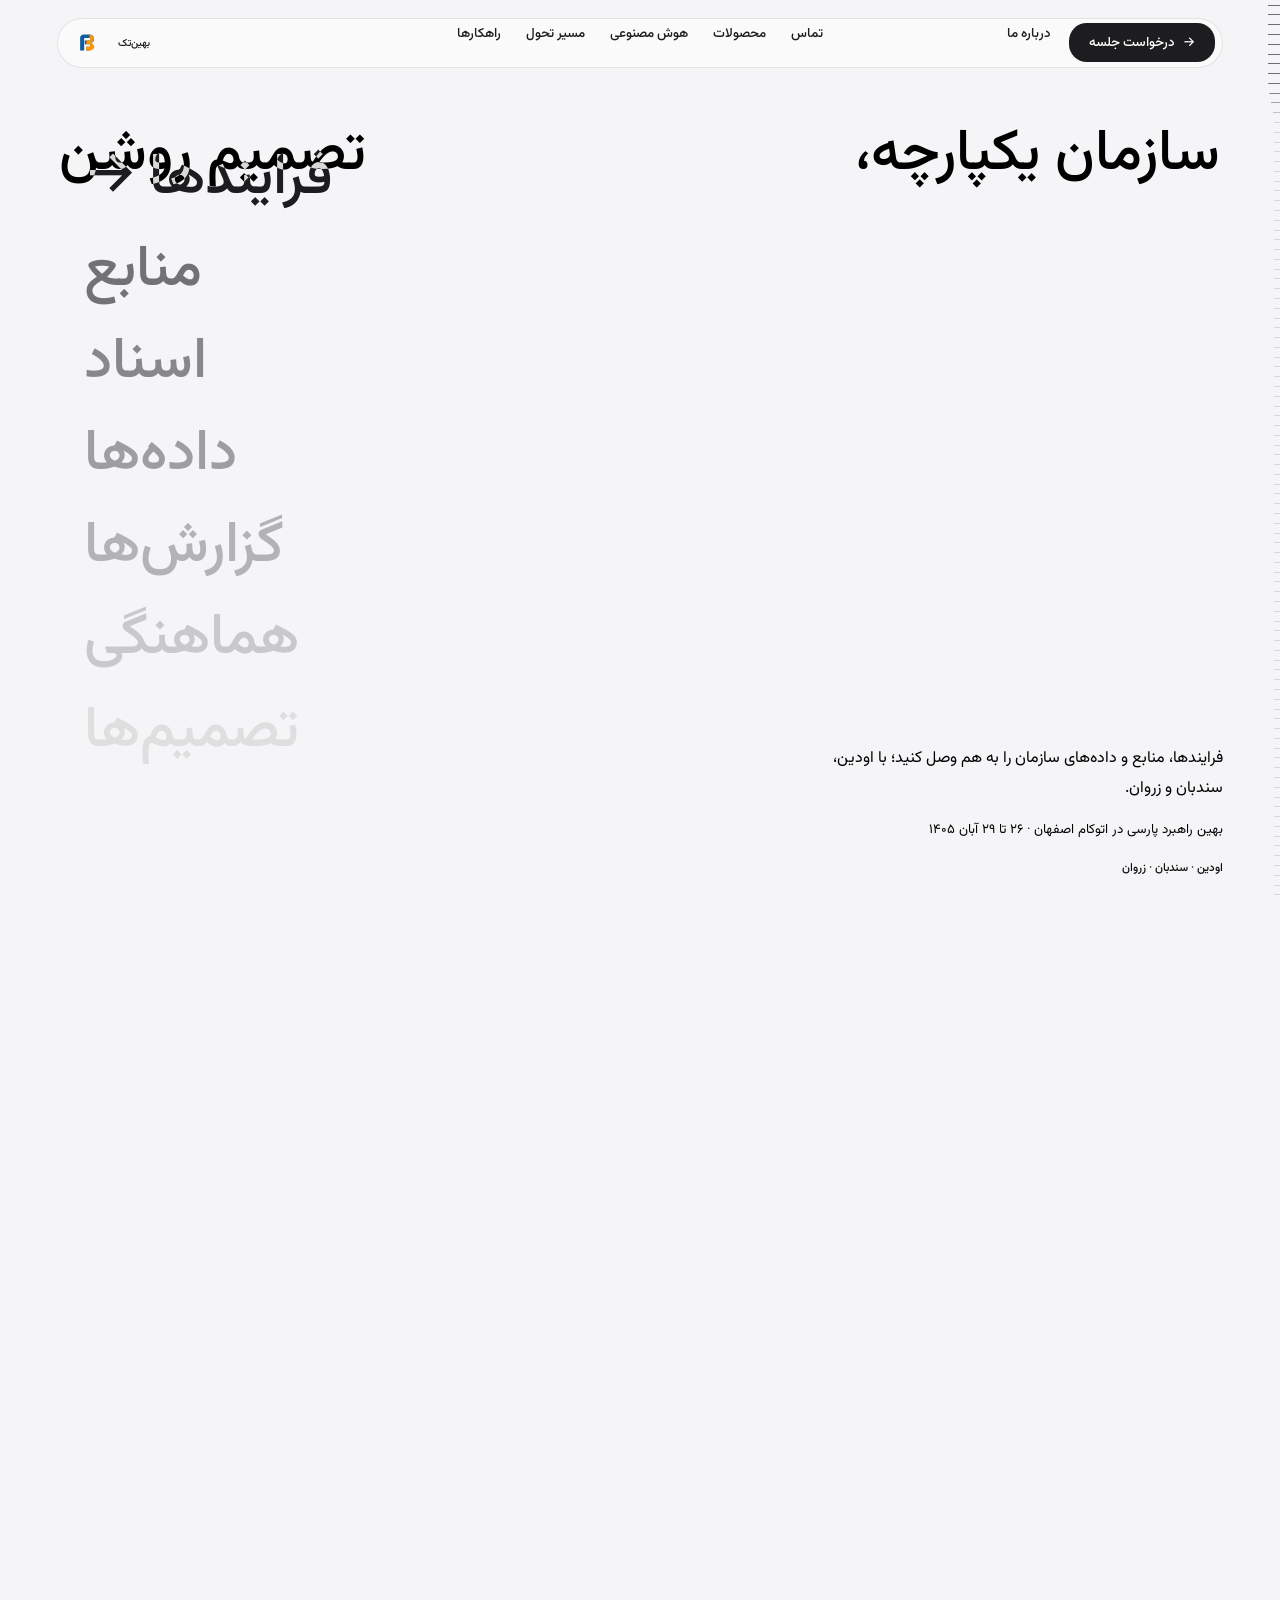
